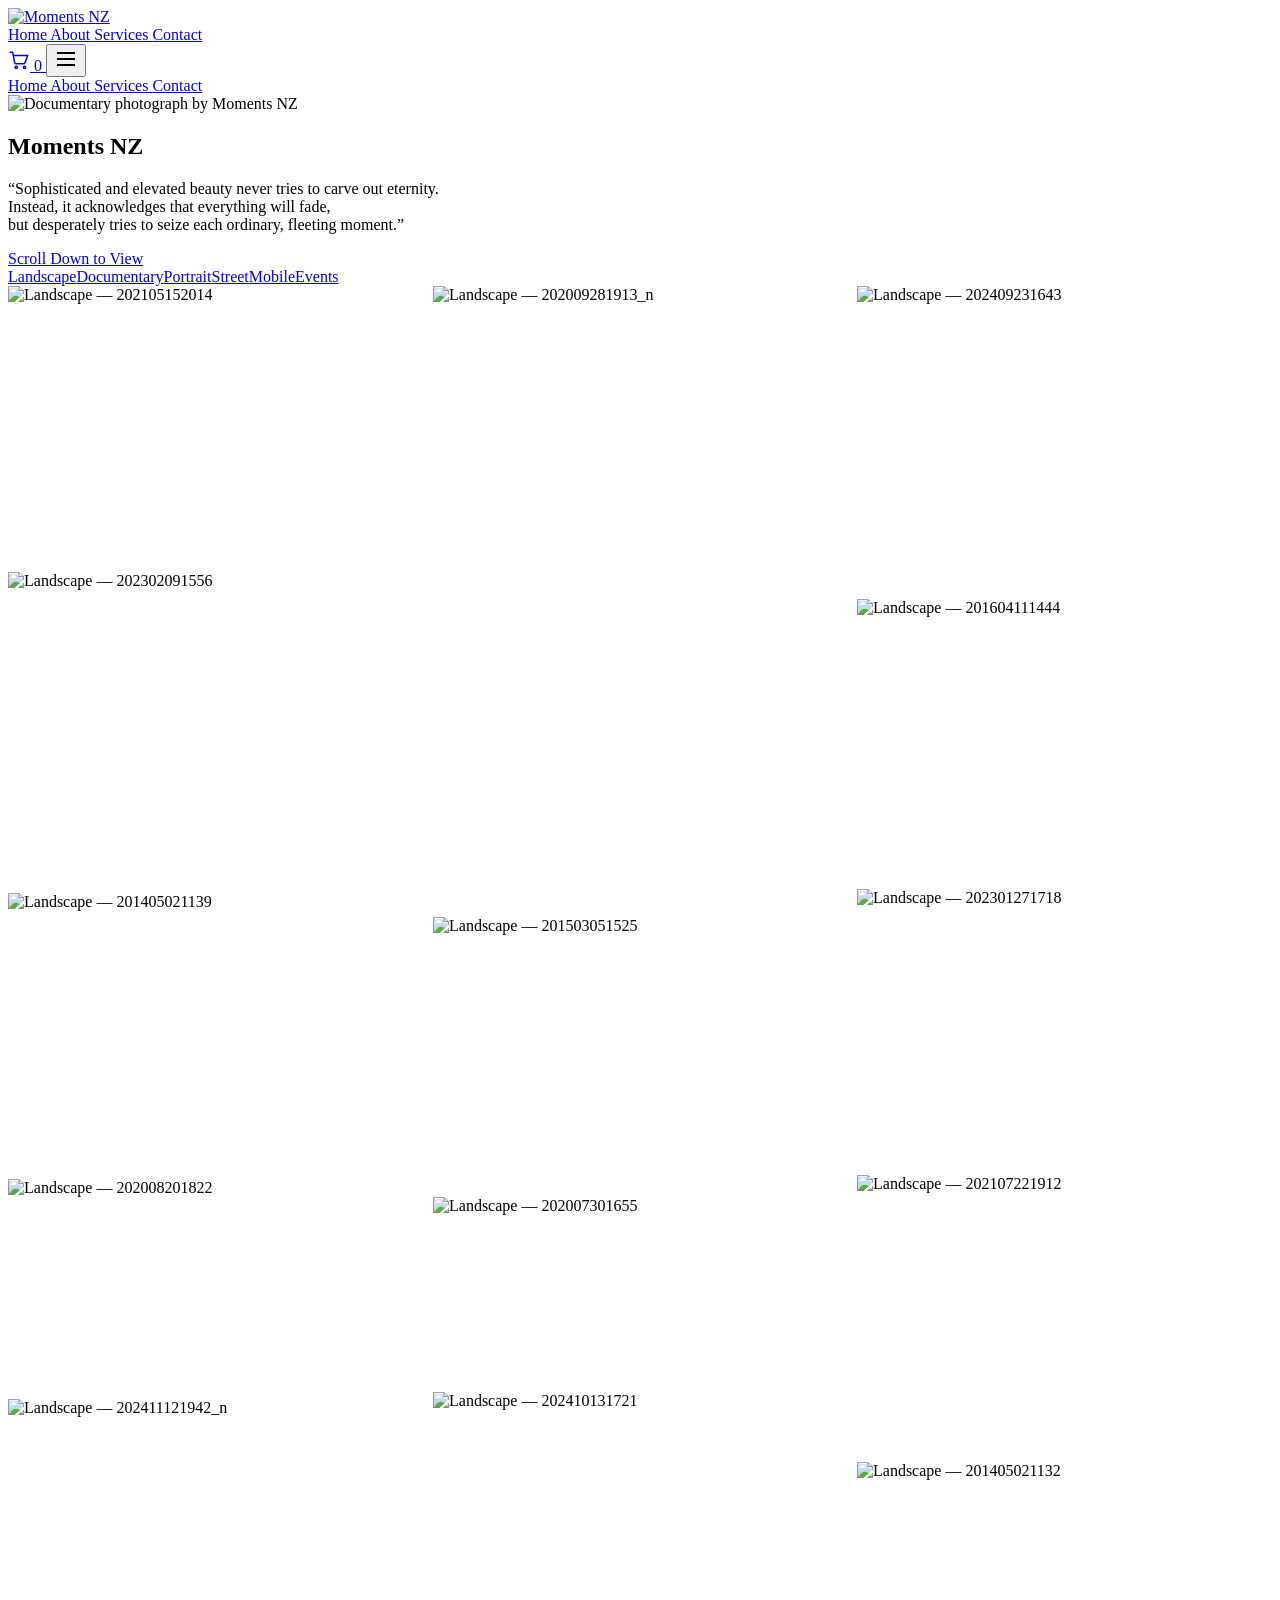
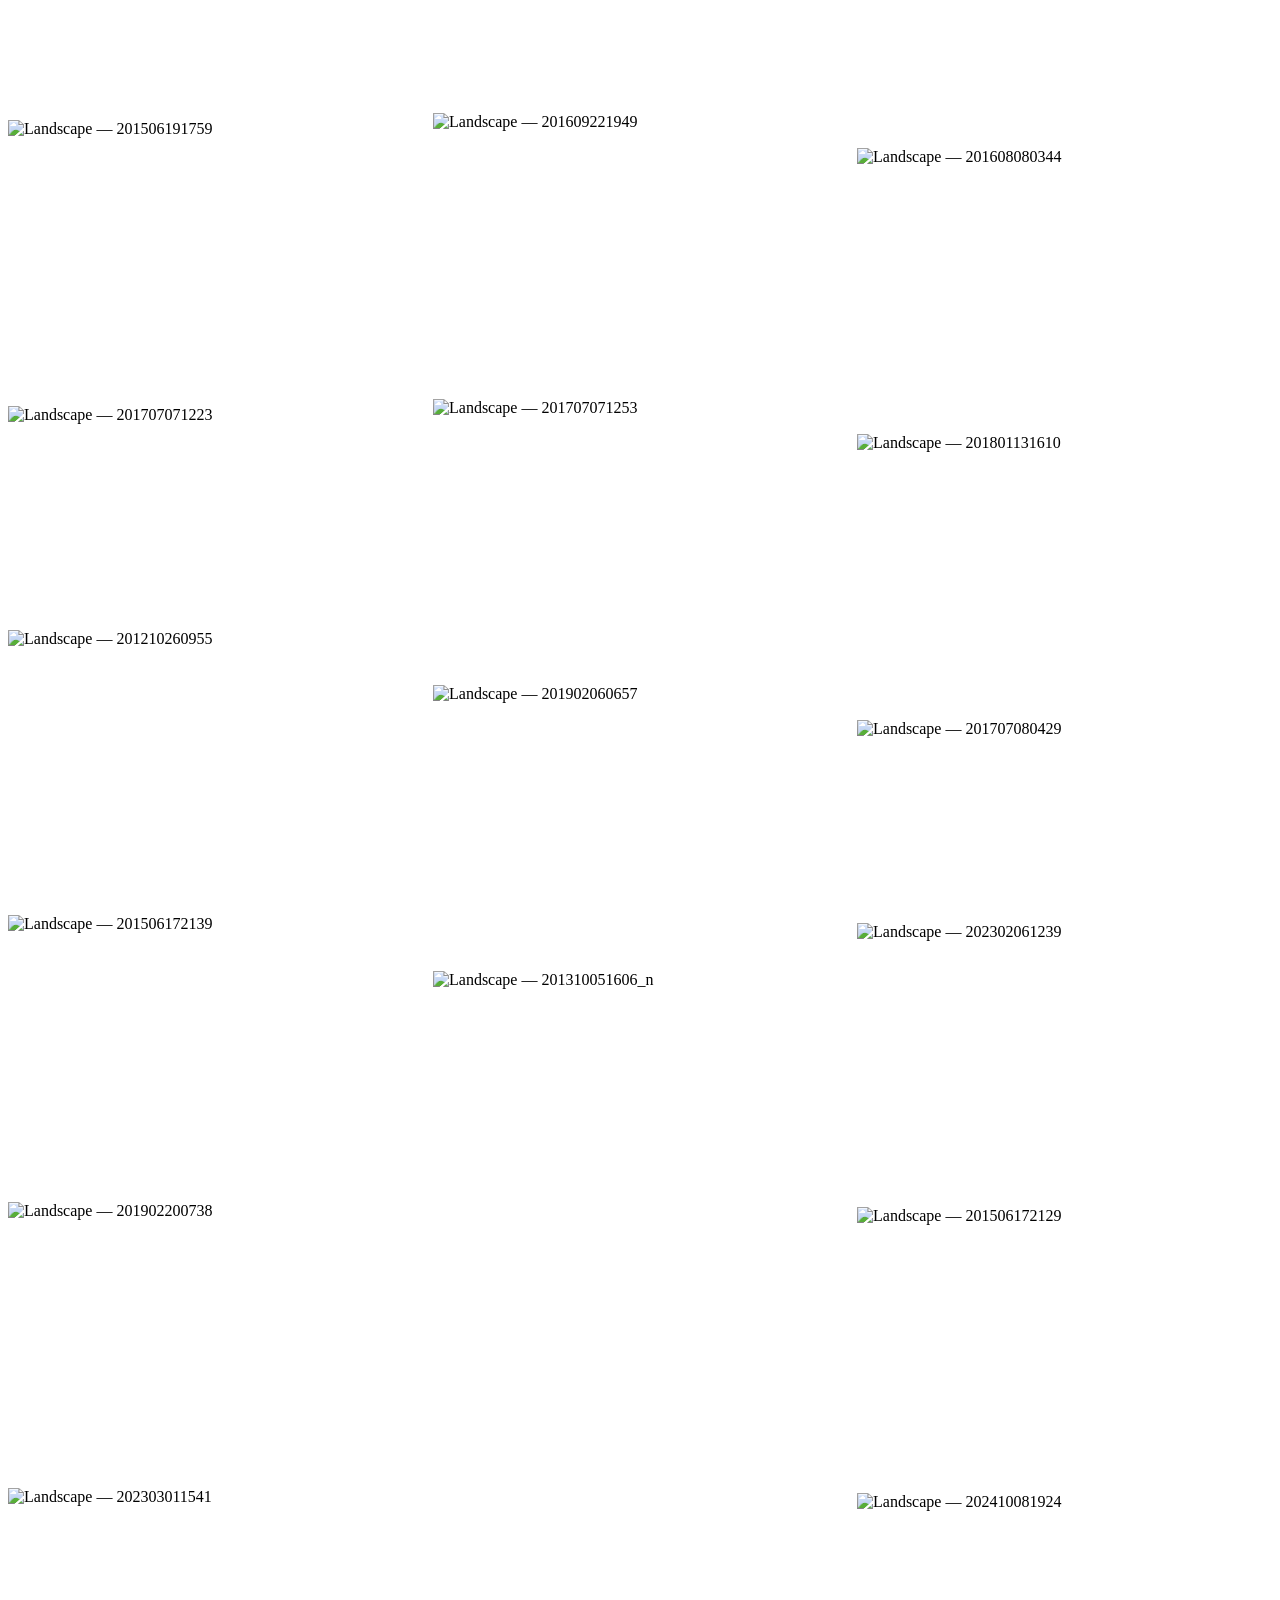
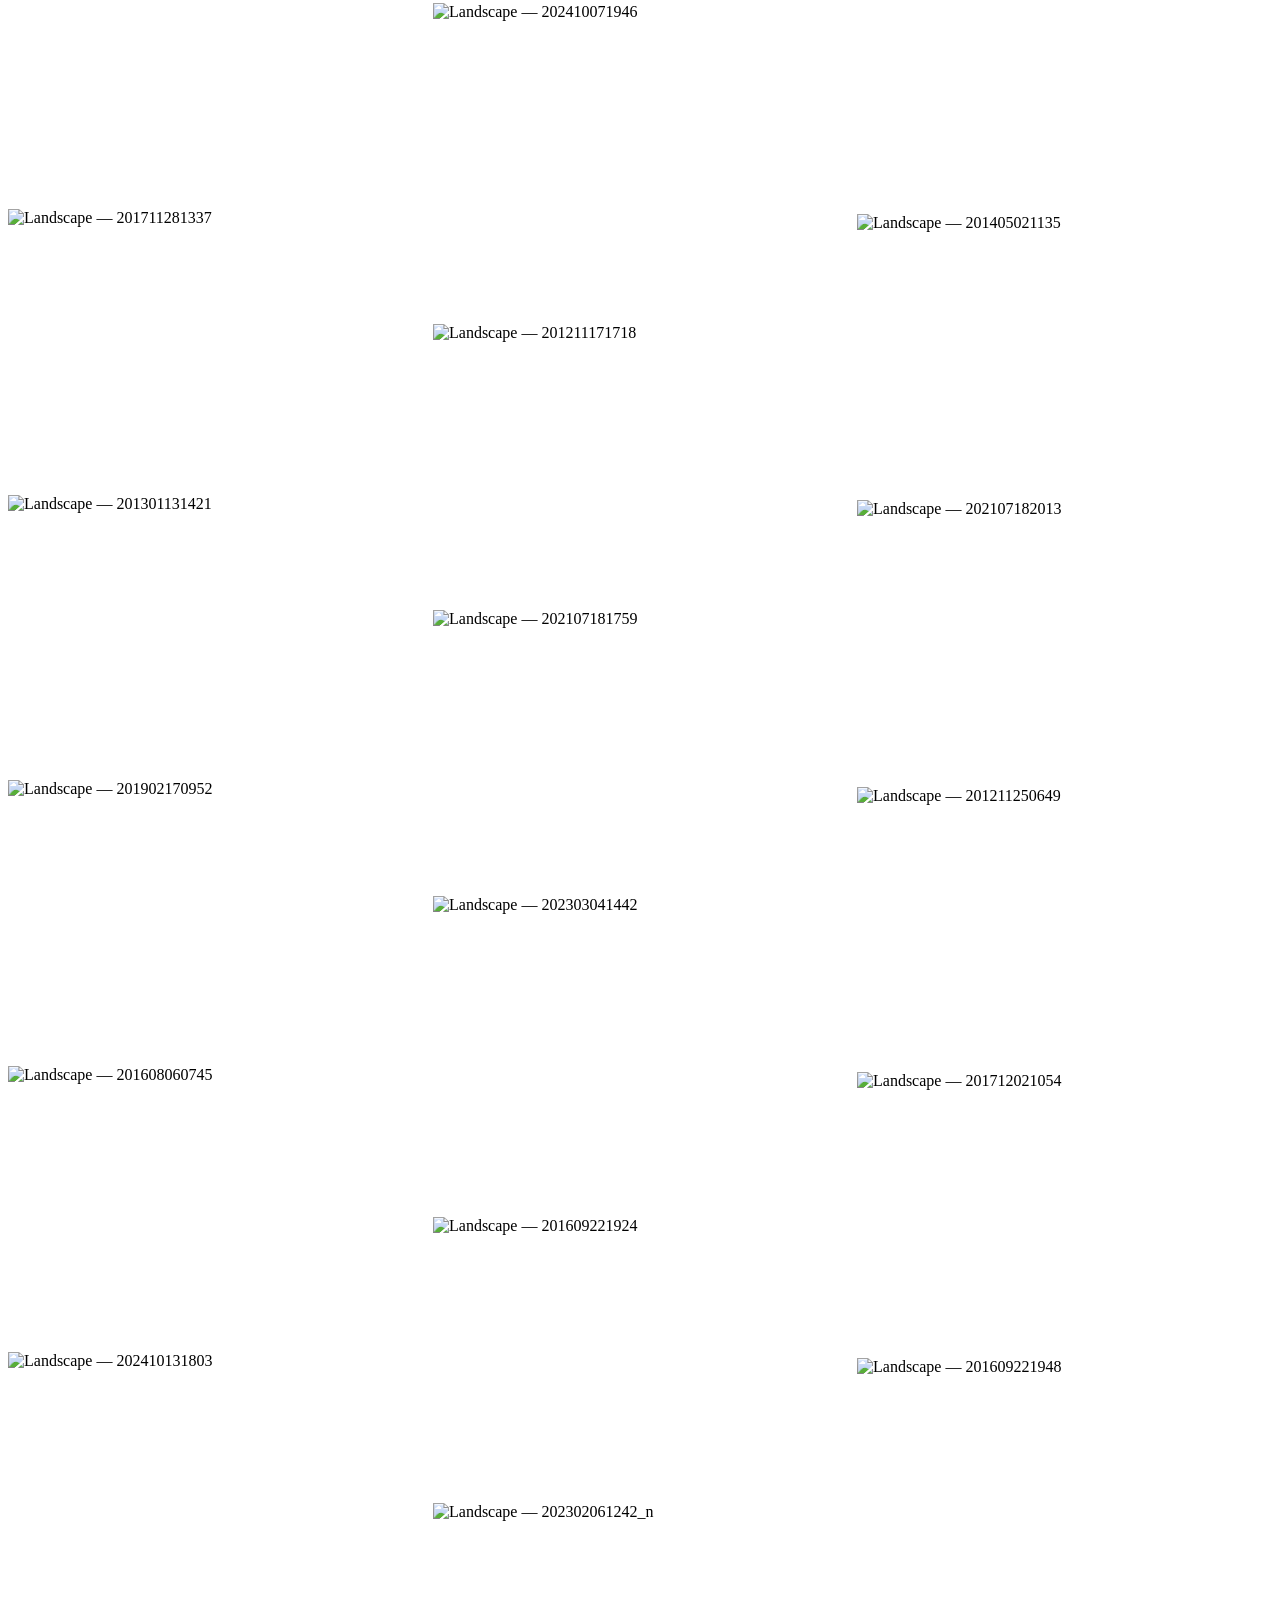
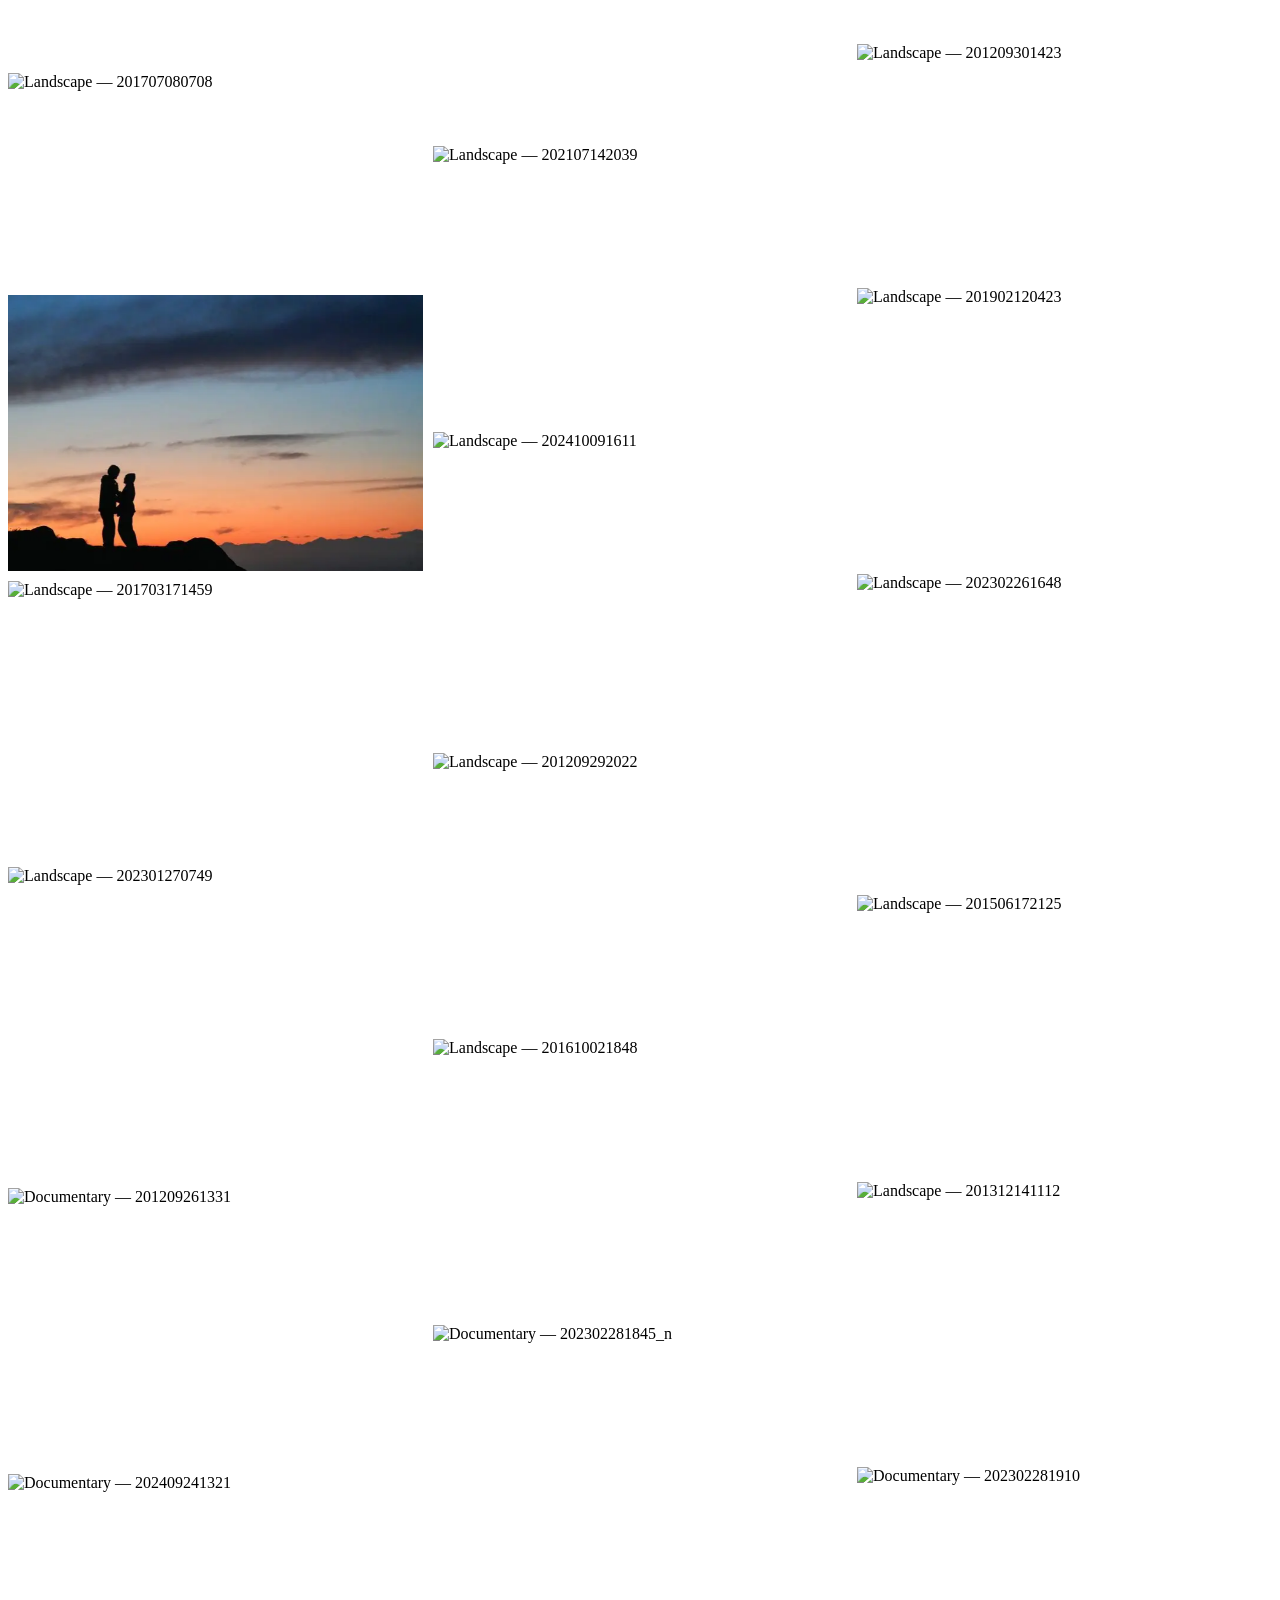
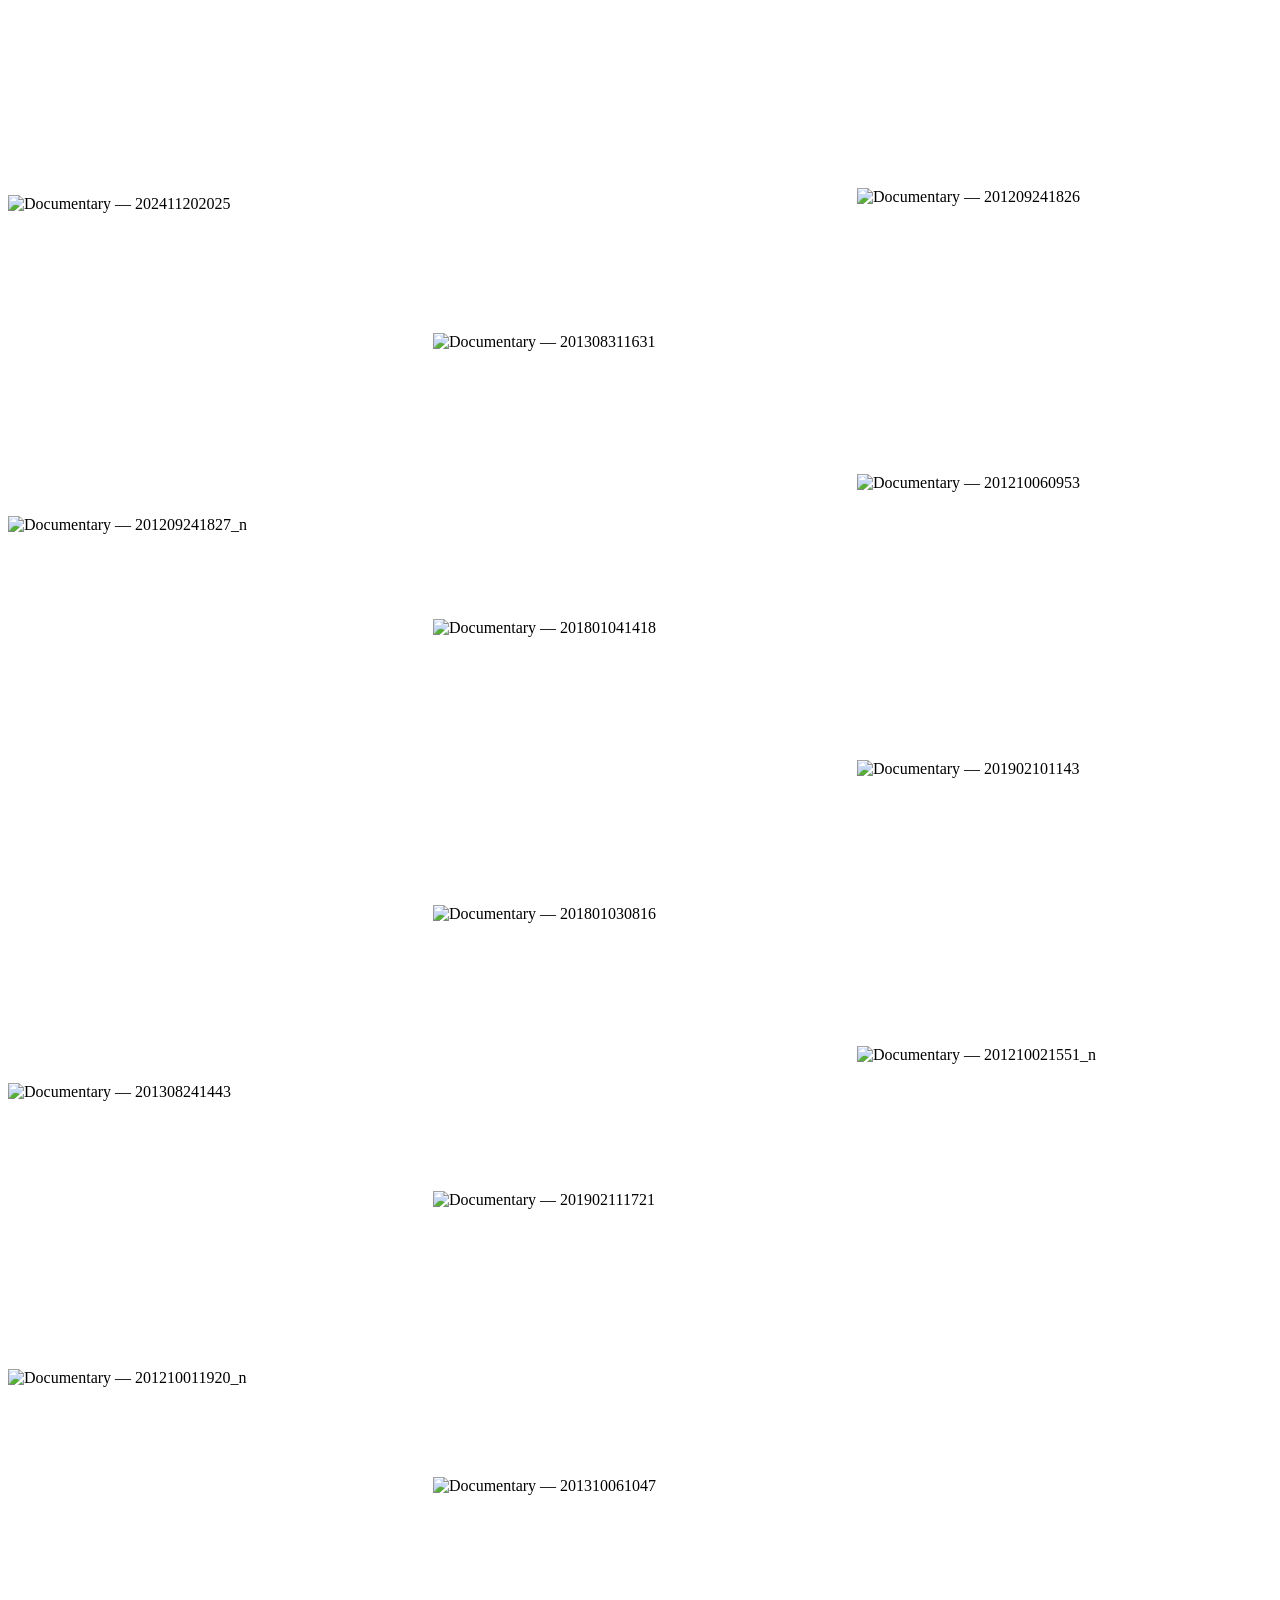
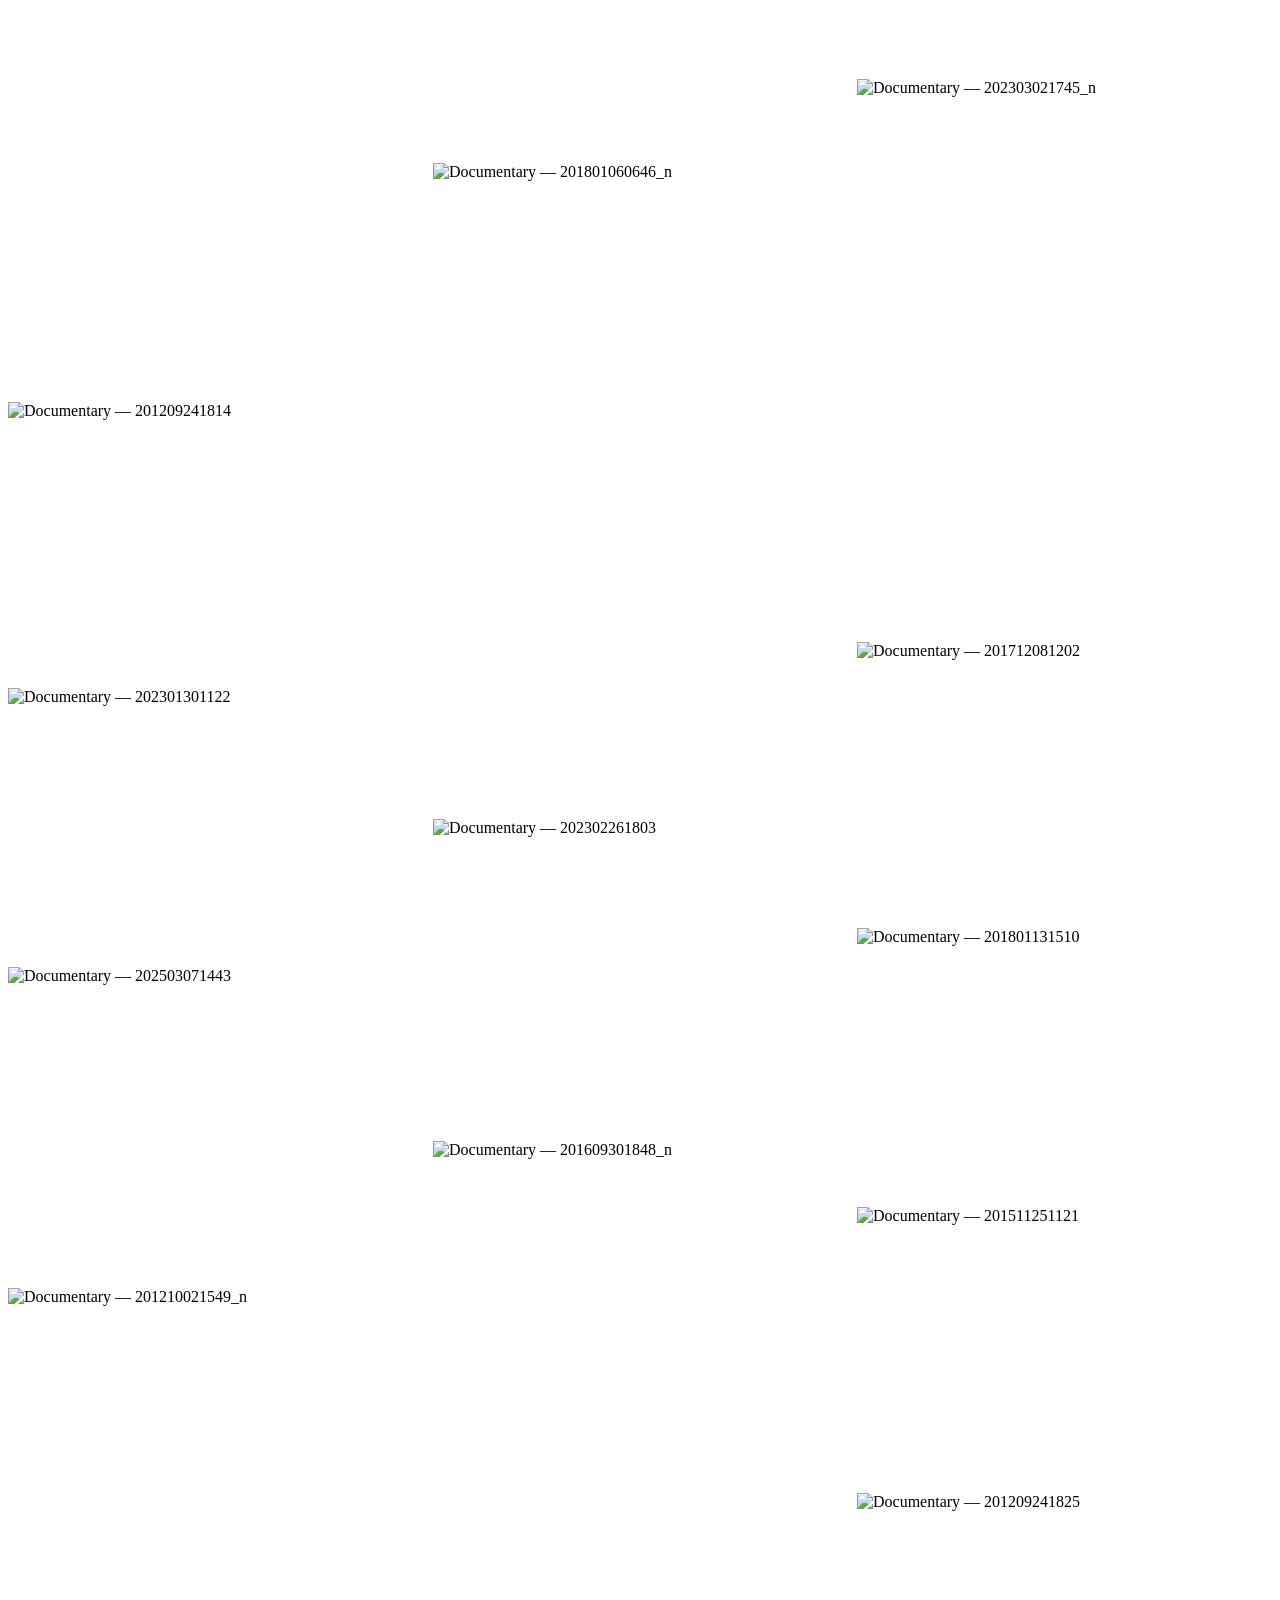
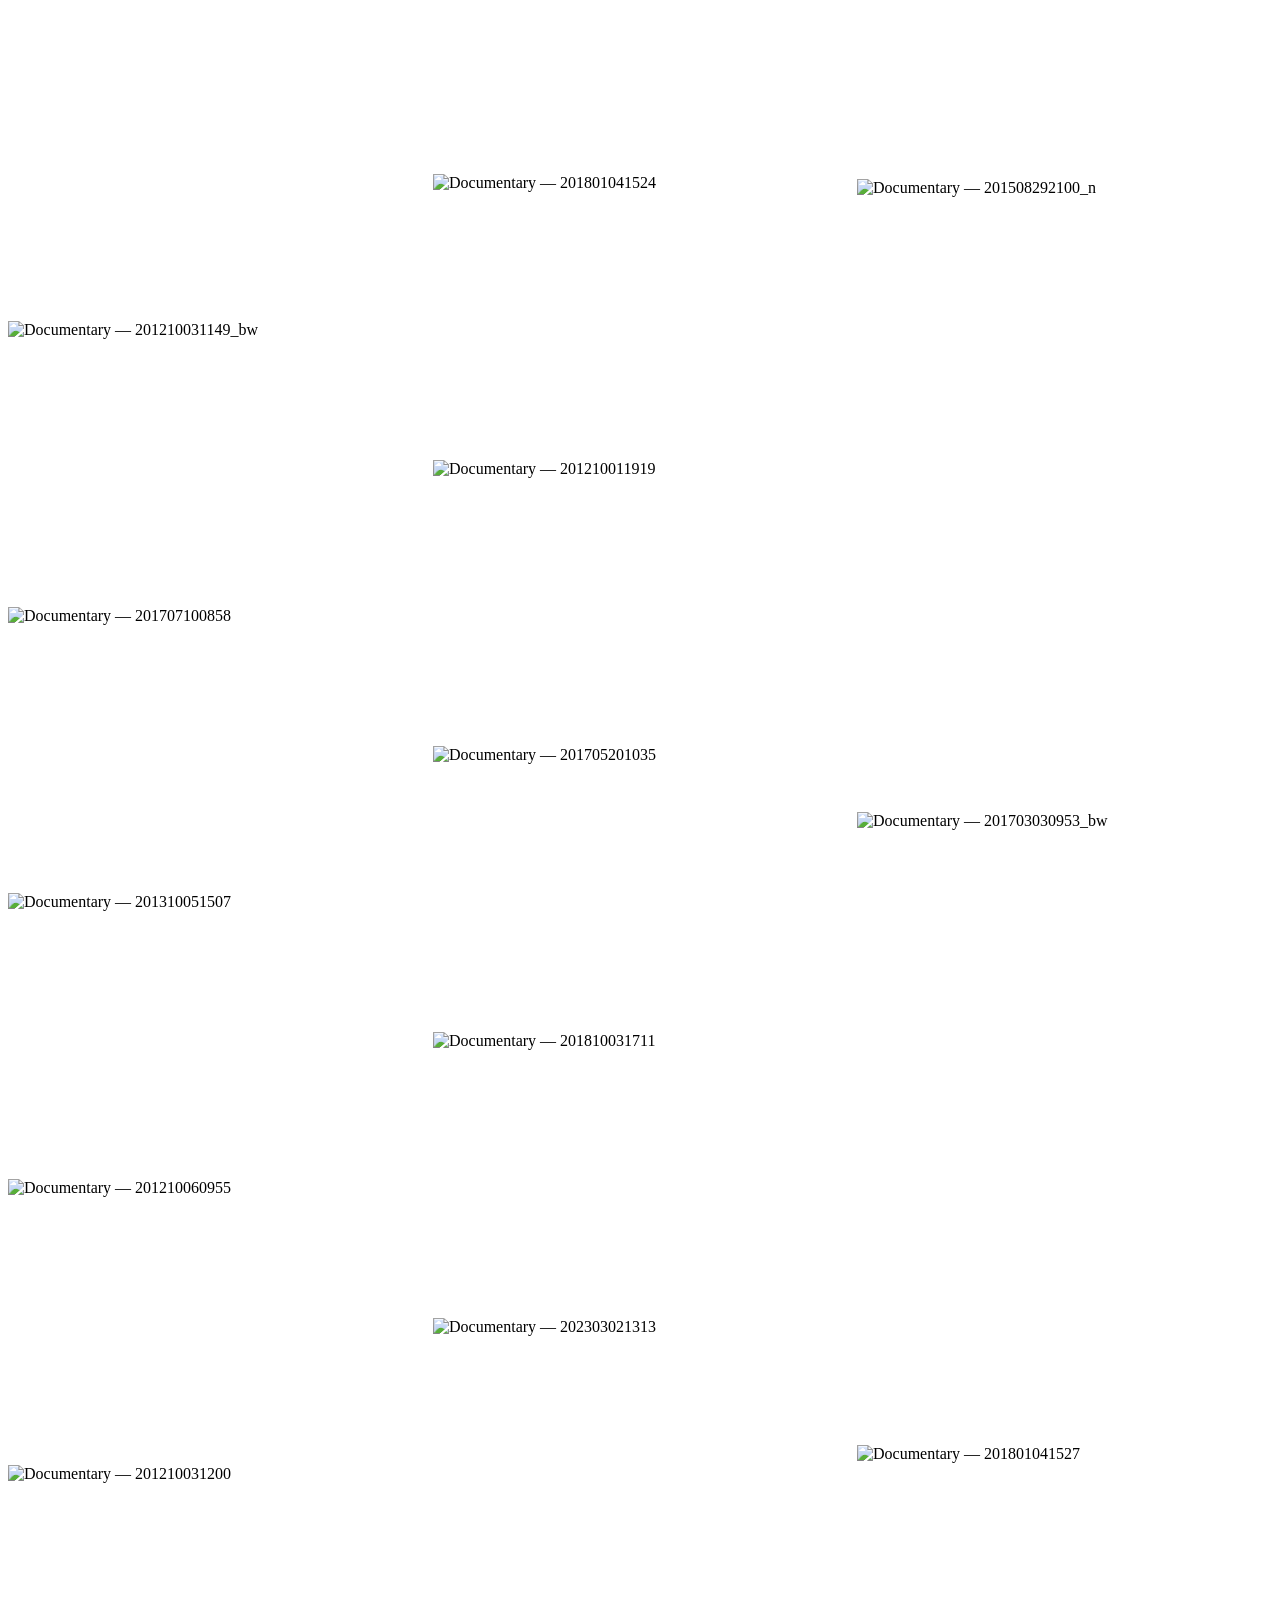
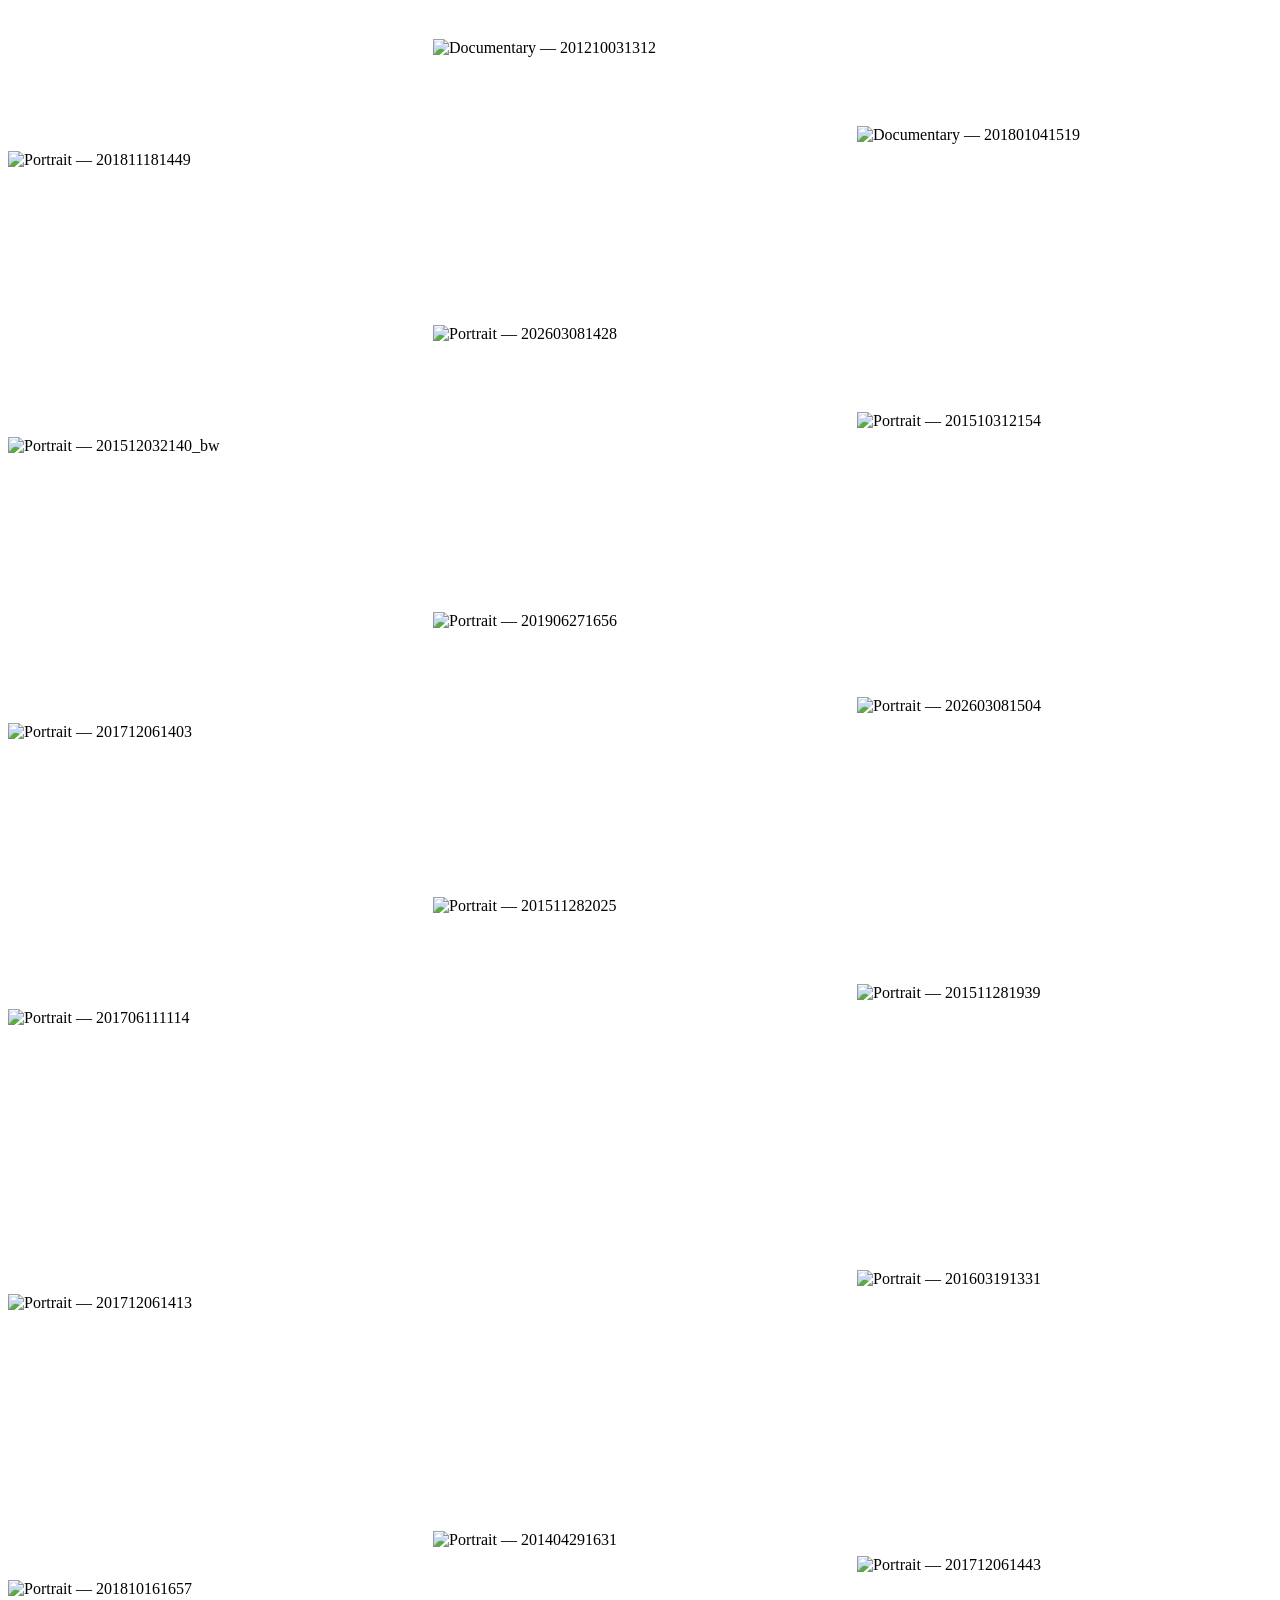
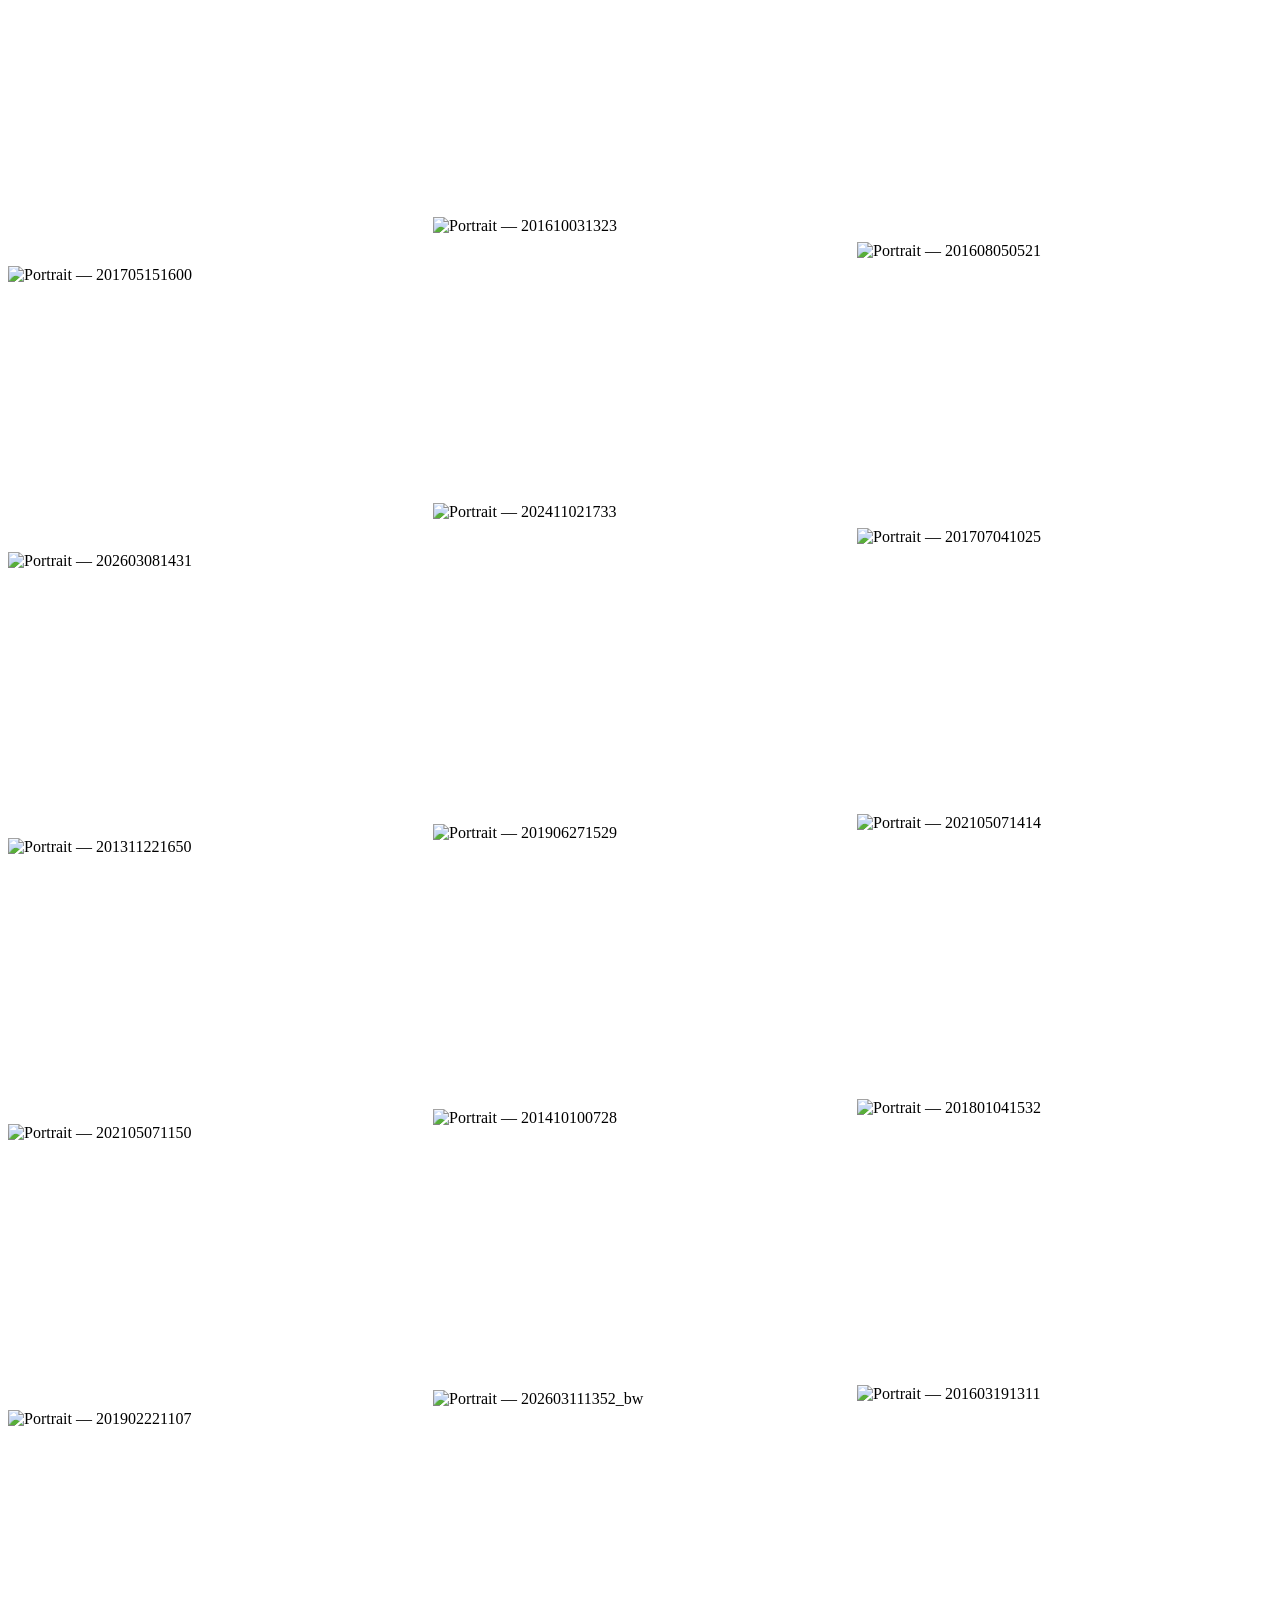
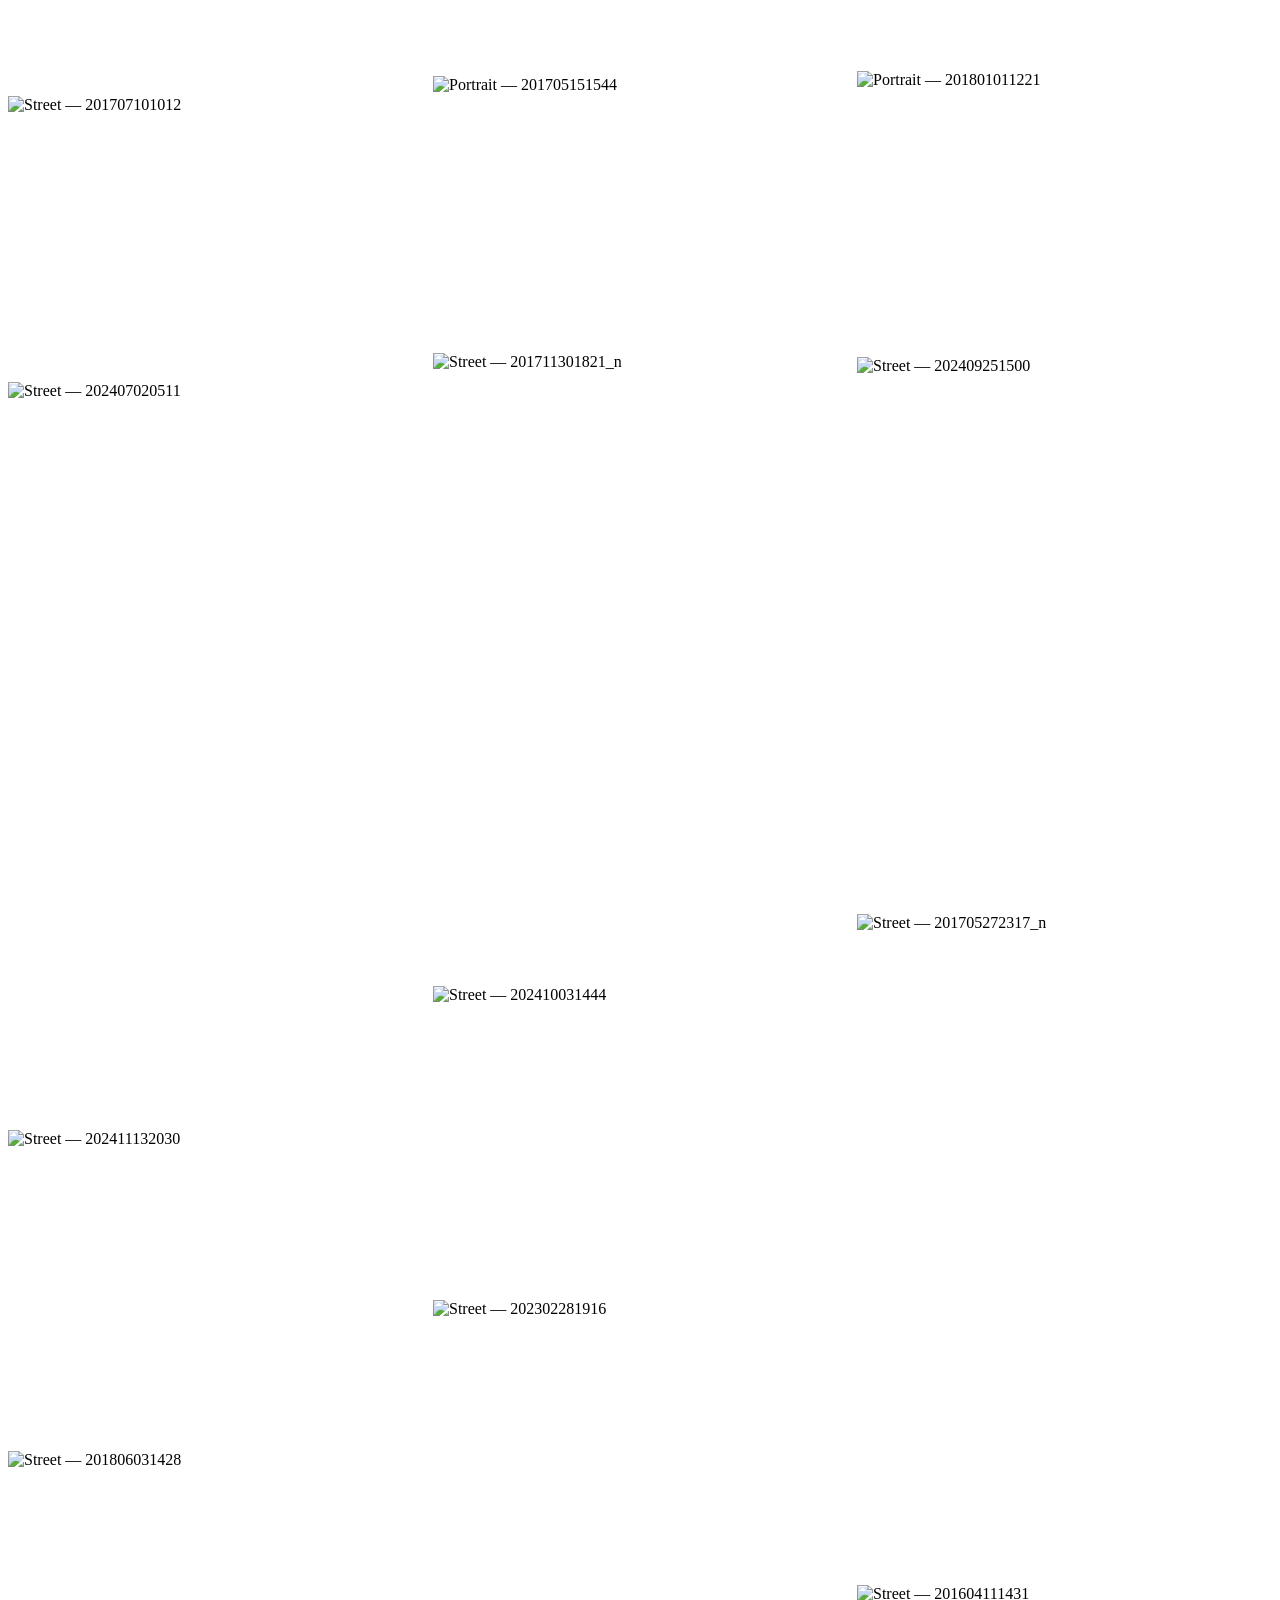
==== index.html @ 7c2ff863 "Deploy site-v2 build 20260529-234505" ====
<!DOCTYPE html><html lang="en-NZ"> <head><meta charset="UTF-8"><meta name="viewport" content="width=device-width, initial-scale=1.0"><meta name="generator" content="Astro v6.3.8"><title>Moments NZ</title><meta name="description" content="Photography portfolio by Eterno — Landscape, Documentary, Portrait, Street, Mobile and Events photography."><link rel="canonical" href="https://momentsnz.com/"><!-- Open Graph --><meta property="og:type" content="website"><meta property="og:site_name" content="Moments NZ"><meta property="og:title" content="Moments NZ"><meta property="og:description" content="Photography portfolio by Eterno — Landscape, Documentary, Portrait, Street, Mobile and Events photography."><meta property="og:url" content="https://momentsnz.com/"><meta property="og:image" content="https://momentsnz.com/og-cover.jpg"><!-- Twitter --><meta name="twitter:card" content="summary_large_image"><meta name="twitter:title" content="Moments NZ"><meta name="twitter:description" content="Photography portfolio by Eterno — Landscape, Documentary, Portrait, Street, Mobile and Events photography."><meta name="twitter:image" content="https://momentsnz.com/og-cover.jpg"><!-- Fonts --><link rel="preconnect" href="https://fonts.googleapis.com"><link rel="preconnect" href="https://fonts.gstatic.com" crossorigin><link rel="stylesheet" href="https://fonts.googleapis.com/css2?family=Inter:wght@400;500;600&family=Playfair+Display:ital,wght@0,400;0,500;0,700;1,400&display=swap"><link rel="icon" type="image/svg+xml" href="/favicon.svg"><link rel="apple-touch-icon" href="/favicon.svg"><link rel="stylesheet" href="/_astro/Base.XvOzVbIb.css">
<style>.masonry-js[data-astro-cid-j7pv25f6]{position:relative;width:100%}.masonry-js[data-astro-cid-j7pv25f6] .jg-item[data-astro-cid-j7pv25f6]{position:absolute;top:0;left:0;margin:0;will-change:transform}.masonry-js[data-astro-cid-j7pv25f6] .jg-item[data-astro-cid-j7pv25f6] picture[data-astro-cid-j7pv25f6],.masonry-js[data-astro-cid-j7pv25f6] .jg-item[data-astro-cid-j7pv25f6] img[data-astro-cid-j7pv25f6]{display:block;width:100%;height:100%}
</style></head> <body> <header id="site-header" class="fixed top-0 inset-x-0 z-40 transition-colors duration-300" data-transparent="true" data-astro-cid-3ef6ksr2> <div class="container-w flex items-center justify-between h-16 md:h-20" data-astro-cid-3ef6ksr2> <a href="/" class="flex items-center" aria-label="Moments NZ home" data-astro-cid-3ef6ksr2> <img src="/logo-light.png" alt="Moments NZ" class="h-8 md:h-10 w-auto" data-astro-cid-3ef6ksr2> </a> <div class="flex items-center gap-3 md:gap-6" data-astro-cid-3ef6ksr2> <nav class="hidden md:flex gap-8 items-center text-[11px] tracking-[0.2em] uppercase" data-astro-cid-3ef6ksr2> <a href="/" class="text-white/85 hover:text-[var(--color-accent)] transition-colors text-[var(--color-accent)]" data-astro-cid-3ef6ksr2> Home </a><a href="/about/" class="text-white/85 hover:text-[var(--color-accent)] transition-colors" data-astro-cid-3ef6ksr2> About </a><a href="/services/" class="text-white/85 hover:text-[var(--color-accent)] transition-colors" data-astro-cid-3ef6ksr2> Services </a><a href="/contact/" class="text-white/85 hover:text-[var(--color-accent)] transition-colors" data-astro-cid-3ef6ksr2> Contact </a> </nav> <a href="/cart/" id="cart-link" class="relative text-white/85 hover:text-[var(--color-accent)] transition-colors p-1" aria-label="Cart" data-astro-cid-3ef6ksr2> <svg width="22" height="22" viewBox="0 0 24 24" fill="none" stroke="currentColor" stroke-width="1.6" stroke-linecap="round" stroke-linejoin="round" data-astro-cid-3ef6ksr2> <circle cx="9" cy="20" r="1.3" data-astro-cid-3ef6ksr2></circle><circle cx="18" cy="20" r="1.3" data-astro-cid-3ef6ksr2></circle> <path d="M2.5 3.5H5l2.3 11.4a1.4 1.4 0 0 0 1.4 1.1h8.4a1.4 1.4 0 0 0 1.4-1.1L21.5 7H6" data-astro-cid-3ef6ksr2></path> </svg> <span id="cart-count" class="hidden absolute -top-0.5 -right-0.5 min-w-[16px] h-4 px-1 rounded-full bg-[var(--color-accent)] text-white text-[10px] font-semibold leading-4 text-center" data-astro-cid-3ef6ksr2>0</span> </a> <button id="menu-toggle" class="md:hidden text-white p-2" aria-label="Toggle menu" aria-expanded="false" data-astro-cid-3ef6ksr2> <svg width="24" height="24" viewBox="0 0 24 24" fill="none" stroke="currentColor" stroke-width="2" data-astro-cid-3ef6ksr2> <path d="M3 6h18M3 12h18M3 18h18" data-astro-cid-3ef6ksr2></path> </svg> </button> </div> </div> <div id="mobile-menu" class="md:hidden hidden bg-[var(--color-bg-dark)] border-t border-white/10" data-astro-cid-3ef6ksr2> <nav class="container-w flex flex-col py-4 gap-3 text-[12px] tracking-[0.2em] uppercase" data-astro-cid-3ef6ksr2> <a href="/" class="text-white/85 hover:text-[var(--color-accent)] py-2" data-astro-cid-3ef6ksr2> Home </a><a href="/about/" class="text-white/85 hover:text-[var(--color-accent)] py-2" data-astro-cid-3ef6ksr2> About </a><a href="/services/" class="text-white/85 hover:text-[var(--color-accent)] py-2" data-astro-cid-3ef6ksr2> Services </a><a href="/contact/" class="text-white/85 hover:text-[var(--color-accent)] py-2" data-astro-cid-3ef6ksr2> Contact </a> </nav> </div> </header>  <script type="module" src="/_astro/Header.astro_astro_type_script_index_0_lang.BZKK6IZ1.js"></script> <main>  <section class="relative w-full overflow-hidden bg-black h-screen"> <picture id="hero-pic" class="absolute inset-0"> <source id="hero-source" srcset="/photos/Documentary/202409241321-full.webp" type="image/webp"> <img id="hero-img" src="/photos/Documentary/202409241321-full.jpg" alt="Documentary photograph by Moments NZ" class="protected w-full h-full object-cover" loading="eager" fetchpriority="high"> </picture> <div class="absolute inset-0 bg-gradient-to-b from-black/40 via-black/30 to-black/70"></div> <div class="relative z-10 container-w h-full flex flex-col justify-center items-center text-center text-white pt-16"> <h1 class="font-serif text-[clamp(2.5rem,6vw,5rem)] leading-tight mb-6">Moments NZ</h1> <p class="italic text-base md:text-lg max-w-2xl text-white/85 mb-12 md:mb-16 leading-relaxed"> “Sophisticated and elevated beauty never tries to carve out eternity.<br>Instead, it acknowledges that everything will fade,<br>but desperately tries to seize each ordinary, fleeting moment.” </p> <a href="#cat-landscape" class="btn-primary">Scroll Down to View</a> </div> <script type="application/json" id="hero-pool">[{"webp":"/photos/Documentary/201209241814-full.webp","jpg":"/photos/Documentary/201209241814-full.jpg","cat":"Documentary"},{"webp":"/photos/Documentary/201209241825-full.webp","jpg":"/photos/Documentary/201209241825-full.jpg","cat":"Documentary"},{"webp":"/photos/Documentary/201209241826-full.webp","jpg":"/photos/Documentary/201209241826-full.jpg","cat":"Documentary"},{"webp":"/photos/Documentary/201209261331-full.webp","jpg":"/photos/Documentary/201209261331-full.jpg","cat":"Documentary"},{"webp":"/photos/Documentary/201210011919-full.webp","jpg":"/photos/Documentary/201210011919-full.jpg","cat":"Documentary"},{"webp":"/photos/Documentary/201210031149_bw-full.webp","jpg":"/photos/Documentary/201210031149_bw-full.jpg","cat":"Documentary"},{"webp":"/photos/Documentary/201210031200-full.webp","jpg":"/photos/Documentary/201210031200-full.jpg","cat":"Documentary"},{"webp":"/photos/Documentary/201210031312-full.webp","jpg":"/photos/Documentary/201210031312-full.jpg","cat":"Documentary"},{"webp":"/photos/Documentary/201210060953-full.webp","jpg":"/photos/Documentary/201210060953-full.jpg","cat":"Documentary"},{"webp":"/photos/Documentary/201210060955-full.webp","jpg":"/photos/Documentary/201210060955-full.jpg","cat":"Documentary"},{"webp":"/photos/Documentary/201308241443-full.webp","jpg":"/photos/Documentary/201308241443-full.jpg","cat":"Documentary"},{"webp":"/photos/Documentary/201308311631-full.webp","jpg":"/photos/Documentary/201308311631-full.jpg","cat":"Documentary"},{"webp":"/photos/Documentary/201310051507-full.webp","jpg":"/photos/Documentary/201310051507-full.jpg","cat":"Documentary"},{"webp":"/photos/Documentary/201310061047-full.webp","jpg":"/photos/Documentary/201310061047-full.jpg","cat":"Documentary"},{"webp":"/photos/Documentary/201511251121-full.webp","jpg":"/photos/Documentary/201511251121-full.jpg","cat":"Documentary"},{"webp":"/photos/Documentary/201705201035-full.webp","jpg":"/photos/Documentary/201705201035-full.jpg","cat":"Documentary"},{"webp":"/photos/Documentary/201707100858-full.webp","jpg":"/photos/Documentary/201707100858-full.jpg","cat":"Documentary"},{"webp":"/photos/Documentary/201712081202-full.webp","jpg":"/photos/Documentary/201712081202-full.jpg","cat":"Documentary"},{"webp":"/photos/Documentary/201801030816-full.webp","jpg":"/photos/Documentary/201801030816-full.jpg","cat":"Documentary"},{"webp":"/photos/Documentary/201801041418-full.webp","jpg":"/photos/Documentary/201801041418-full.jpg","cat":"Documentary"},{"webp":"/photos/Documentary/201801041519-full.webp","jpg":"/photos/Documentary/201801041519-full.jpg","cat":"Documentary"},{"webp":"/photos/Documentary/201801041524-full.webp","jpg":"/photos/Documentary/201801041524-full.jpg","cat":"Documentary"},{"webp":"/photos/Documentary/201801041527-full.webp","jpg":"/photos/Documentary/201801041527-full.jpg","cat":"Documentary"},{"webp":"/photos/Documentary/201801131510-full.webp","jpg":"/photos/Documentary/201801131510-full.jpg","cat":"Documentary"},{"webp":"/photos/Documentary/201810031711-full.webp","jpg":"/photos/Documentary/201810031711-full.jpg","cat":"Documentary"},{"webp":"/photos/Documentary/201902101143-full.webp","jpg":"/photos/Documentary/201902101143-full.jpg","cat":"Documentary"},{"webp":"/photos/Documentary/201902111721-full.webp","jpg":"/photos/Documentary/201902111721-full.jpg","cat":"Documentary"},{"webp":"/photos/Documentary/202301301122-full.webp","jpg":"/photos/Documentary/202301301122-full.jpg","cat":"Documentary"},{"webp":"/photos/Documentary/202302261803-full.webp","jpg":"/photos/Documentary/202302261803-full.jpg","cat":"Documentary"},{"webp":"/photos/Documentary/202302281910-full.webp","jpg":"/photos/Documentary/202302281910-full.jpg","cat":"Documentary"},{"webp":"/photos/Documentary/202303021313-full.webp","jpg":"/photos/Documentary/202303021313-full.jpg","cat":"Documentary"},{"webp":"/photos/Documentary/202409241321-full.webp","jpg":"/photos/Documentary/202409241321-full.jpg","cat":"Documentary"},{"webp":"/photos/Documentary/202411202025-full.webp","jpg":"/photos/Documentary/202411202025-full.jpg","cat":"Documentary"},{"webp":"/photos/Documentary/202503071443-full.webp","jpg":"/photos/Documentary/202503071443-full.jpg","cat":"Documentary"},{"webp":"/photos/Landscape/201209292022-full.webp","jpg":"/photos/Landscape/201209292022-full.jpg","cat":"Landscape"},{"webp":"/photos/Landscape/201209301423-full.webp","jpg":"/photos/Landscape/201209301423-full.jpg","cat":"Landscape"},{"webp":"/photos/Landscape/201210260955-full.webp","jpg":"/photos/Landscape/201210260955-full.jpg","cat":"Landscape"},{"webp":"/photos/Landscape/201211171718-full.webp","jpg":"/photos/Landscape/201211171718-full.jpg","cat":"Landscape"},{"webp":"/photos/Landscape/201211250649-full.webp","jpg":"/photos/Landscape/201211250649-full.jpg","cat":"Landscape"},{"webp":"/photos/Landscape/201301131421-full.webp","jpg":"/photos/Landscape/201301131421-full.jpg","cat":"Landscape"},{"webp":"/photos/Landscape/201312141112-full.webp","jpg":"/photos/Landscape/201312141112-full.jpg","cat":"Landscape"},{"webp":"/photos/Landscape/201405021132-full.webp","jpg":"/photos/Landscape/201405021132-full.jpg","cat":"Landscape"},{"webp":"/photos/Landscape/201405021135-full.webp","jpg":"/photos/Landscape/201405021135-full.jpg","cat":"Landscape"},{"webp":"/photos/Landscape/201405021139-full.webp","jpg":"/photos/Landscape/201405021139-full.jpg","cat":"Landscape"},{"webp":"/photos/Landscape/201503051525-full.webp","jpg":"/photos/Landscape/201503051525-full.jpg","cat":"Landscape"},{"webp":"/photos/Landscape/201506172125-full.webp","jpg":"/photos/Landscape/201506172125-full.jpg","cat":"Landscape"},{"webp":"/photos/Landscape/201506172129-full.webp","jpg":"/photos/Landscape/201506172129-full.jpg","cat":"Landscape"},{"webp":"/photos/Landscape/201506172139-full.webp","jpg":"/photos/Landscape/201506172139-full.jpg","cat":"Landscape"},{"webp":"/photos/Landscape/201506191759-full.webp","jpg":"/photos/Landscape/201506191759-full.jpg","cat":"Landscape"},{"webp":"/photos/Landscape/201604111444-full.webp","jpg":"/photos/Landscape/201604111444-full.jpg","cat":"Landscape"},{"webp":"/photos/Landscape/201608060745-full.webp","jpg":"/photos/Landscape/201608060745-full.jpg","cat":"Landscape"},{"webp":"/photos/Landscape/201608080344-full.webp","jpg":"/photos/Landscape/201608080344-full.jpg","cat":"Landscape"},{"webp":"/photos/Landscape/201609221924-full.webp","jpg":"/photos/Landscape/201609221924-full.jpg","cat":"Landscape"},{"webp":"/photos/Landscape/201609221948-full.webp","jpg":"/photos/Landscape/201609221948-full.jpg","cat":"Landscape"},{"webp":"/photos/Landscape/201609221949-full.webp","jpg":"/photos/Landscape/201609221949-full.jpg","cat":"Landscape"},{"webp":"/photos/Landscape/201610021848-full.webp","jpg":"/photos/Landscape/201610021848-full.jpg","cat":"Landscape"},{"webp":"/photos/Landscape/201703171459-full.webp","jpg":"/photos/Landscape/201703171459-full.jpg","cat":"Landscape"},{"webp":"/photos/Landscape/201707071223-full.webp","jpg":"/photos/Landscape/201707071223-full.jpg","cat":"Landscape"},{"webp":"/photos/Landscape/201707071253-full.webp","jpg":"/photos/Landscape/201707071253-full.jpg","cat":"Landscape"},{"webp":"/photos/Landscape/201707080429-full.webp","jpg":"/photos/Landscape/201707080429-full.jpg","cat":"Landscape"},{"webp":"/photos/Landscape/201707080708-full.webp","jpg":"/photos/Landscape/201707080708-full.jpg","cat":"Landscape"},{"webp":"/photos/Landscape/201711281337-full.webp","jpg":"/photos/Landscape/201711281337-full.jpg","cat":"Landscape"},{"webp":"/photos/Landscape/201712021054-full.webp","jpg":"/photos/Landscape/201712021054-full.jpg","cat":"Landscape"},{"webp":"/photos/Landscape/201801131610-full.webp","jpg":"/photos/Landscape/201801131610-full.jpg","cat":"Landscape"},{"webp":"/photos/Landscape/201902060657-full.webp","jpg":"/photos/Landscape/201902060657-full.jpg","cat":"Landscape"},{"webp":"/photos/Landscape/201902120423-full.webp","jpg":"/photos/Landscape/201902120423-full.jpg","cat":"Landscape"},{"webp":"/photos/Landscape/201902170952-full.webp","jpg":"/photos/Landscape/201902170952-full.jpg","cat":"Landscape"},{"webp":"/photos/Landscape/201902200738-full.webp","jpg":"/photos/Landscape/201902200738-full.jpg","cat":"Landscape"},{"webp":"/photos/Landscape/202007301655-full.webp","jpg":"/photos/Landscape/202007301655-full.jpg","cat":"Landscape"},{"webp":"/photos/Landscape/202008201822-full.webp","jpg":"/photos/Landscape/202008201822-full.jpg","cat":"Landscape"},{"webp":"/photos/Landscape/202105152014-full.webp","jpg":"/photos/Landscape/202105152014-full.jpg","cat":"Landscape"},{"webp":"/photos/Landscape/202107142039-full.webp","jpg":"/photos/Landscape/202107142039-full.jpg","cat":"Landscape"},{"webp":"/photos/Landscape/202107181759-full.webp","jpg":"/photos/Landscape/202107181759-full.jpg","cat":"Landscape"},{"webp":"/photos/Landscape/202107182013-full.webp","jpg":"/photos/Landscape/202107182013-full.jpg","cat":"Landscape"},{"webp":"/photos/Landscape/202107221912-full.webp","jpg":"/photos/Landscape/202107221912-full.jpg","cat":"Landscape"},{"webp":"/photos/Landscape/202301270749-full.webp","jpg":"/photos/Landscape/202301270749-full.jpg","cat":"Landscape"},{"webp":"/photos/Landscape/202301271718-full.webp","jpg":"/photos/Landscape/202301271718-full.jpg","cat":"Landscape"},{"webp":"/photos/Landscape/202302061239-full.webp","jpg":"/photos/Landscape/202302061239-full.jpg","cat":"Landscape"},{"webp":"/photos/Landscape/202302091556-full.webp","jpg":"/photos/Landscape/202302091556-full.jpg","cat":"Landscape"},{"webp":"/photos/Landscape/202302261648-full.webp","jpg":"/photos/Landscape/202302261648-full.jpg","cat":"Landscape"},{"webp":"/photos/Landscape/202303011541-full.webp","jpg":"/photos/Landscape/202303011541-full.jpg","cat":"Landscape"},{"webp":"/photos/Landscape/202303041442-full.webp","jpg":"/photos/Landscape/202303041442-full.jpg","cat":"Landscape"},{"webp":"/photos/Landscape/202409231643-full.webp","jpg":"/photos/Landscape/202409231643-full.jpg","cat":"Landscape"},{"webp":"/photos/Landscape/202410071946-full.webp","jpg":"/photos/Landscape/202410071946-full.jpg","cat":"Landscape"},{"webp":"/photos/Landscape/202410081924-full.webp","jpg":"/photos/Landscape/202410081924-full.jpg","cat":"Landscape"},{"webp":"/photos/Landscape/202410091611-full.webp","jpg":"/photos/Landscape/202410091611-full.jpg","cat":"Landscape"},{"webp":"/photos/Landscape/202410131721-full.webp","jpg":"/photos/Landscape/202410131721-full.jpg","cat":"Landscape"},{"webp":"/photos/Landscape/202410131803-full.webp","jpg":"/photos/Landscape/202410131803-full.jpg","cat":"Landscape"},{"webp":"/photos/Portrait/201311221650-full.webp","jpg":"/photos/Portrait/201311221650-full.jpg","cat":"Portrait"},{"webp":"/photos/Portrait/201404291631-full.webp","jpg":"/photos/Portrait/201404291631-full.jpg","cat":"Portrait"},{"webp":"/photos/Portrait/201410100728-full.webp","jpg":"/photos/Portrait/201410100728-full.jpg","cat":"Portrait"},{"webp":"/photos/Portrait/201510312154-full.webp","jpg":"/photos/Portrait/201510312154-full.jpg","cat":"Portrait"},{"webp":"/photos/Portrait/201511281939-full.webp","jpg":"/photos/Portrait/201511281939-full.jpg","cat":"Portrait"},{"webp":"/photos/Portrait/201512032140_bw-full.webp","jpg":"/photos/Portrait/201512032140_bw-full.jpg","cat":"Portrait"},{"webp":"/photos/Portrait/201603191311-full.webp","jpg":"/photos/Portrait/201603191311-full.jpg","cat":"Portrait"},{"webp":"/photos/Portrait/201603191331-full.webp","jpg":"/photos/Portrait/201603191331-full.jpg","cat":"Portrait"},{"webp":"/photos/Portrait/201608050521-full.webp","jpg":"/photos/Portrait/201608050521-full.jpg","cat":"Portrait"},{"webp":"/photos/Portrait/201610031323-full.webp","jpg":"/photos/Portrait/201610031323-full.jpg","cat":"Portrait"},{"webp":"/photos/Portrait/201705151544-full.webp","jpg":"/photos/Portrait/201705151544-full.jpg","cat":"Portrait"},{"webp":"/photos/Portrait/201705151600-full.webp","jpg":"/photos/Portrait/201705151600-full.jpg","cat":"Portrait"},{"webp":"/photos/Portrait/201706111114-full.webp","jpg":"/photos/Portrait/201706111114-full.jpg","cat":"Portrait"},{"webp":"/photos/Portrait/201707041025-full.webp","jpg":"/photos/Portrait/201707041025-full.jpg","cat":"Portrait"},{"webp":"/photos/Portrait/201712061403-full.webp","jpg":"/photos/Portrait/201712061403-full.jpg","cat":"Portrait"},{"webp":"/photos/Portrait/201712061413-full.webp","jpg":"/photos/Portrait/201712061413-full.jpg","cat":"Portrait"},{"webp":"/photos/Portrait/201712061443-full.webp","jpg":"/photos/Portrait/201712061443-full.jpg","cat":"Portrait"},{"webp":"/photos/Portrait/201801011221-full.webp","jpg":"/photos/Portrait/201801011221-full.jpg","cat":"Portrait"},{"webp":"/photos/Portrait/201801041532-full.webp","jpg":"/photos/Portrait/201801041532-full.jpg","cat":"Portrait"},{"webp":"/photos/Portrait/201810161657-full.webp","jpg":"/photos/Portrait/201810161657-full.jpg","cat":"Portrait"},{"webp":"/photos/Portrait/201811181449-full.webp","jpg":"/photos/Portrait/201811181449-full.jpg","cat":"Portrait"},{"webp":"/photos/Portrait/201902221107-full.webp","jpg":"/photos/Portrait/201902221107-full.jpg","cat":"Portrait"},{"webp":"/photos/Portrait/201906271529-full.webp","jpg":"/photos/Portrait/201906271529-full.jpg","cat":"Portrait"},{"webp":"/photos/Portrait/201906271656-full.webp","jpg":"/photos/Portrait/201906271656-full.jpg","cat":"Portrait"},{"webp":"/photos/Portrait/202105071150-full.webp","jpg":"/photos/Portrait/202105071150-full.jpg","cat":"Portrait"},{"webp":"/photos/Portrait/202105071414-full.webp","jpg":"/photos/Portrait/202105071414-full.jpg","cat":"Portrait"},{"webp":"/photos/Portrait/202411021733-full.webp","jpg":"/photos/Portrait/202411021733-full.jpg","cat":"Portrait"},{"webp":"/photos/Portrait/202603081428-full.webp","jpg":"/photos/Portrait/202603081428-full.jpg","cat":"Portrait"},{"webp":"/photos/Portrait/202603081431-full.webp","jpg":"/photos/Portrait/202603081431-full.jpg","cat":"Portrait"},{"webp":"/photos/Portrait/202603081504-full.webp","jpg":"/photos/Portrait/202603081504-full.jpg","cat":"Portrait"},{"webp":"/photos/Portrait/202603111352_bw-full.webp","jpg":"/photos/Portrait/202603111352_bw-full.jpg","cat":"Portrait"},{"webp":"/photos/Street/201411011424-full.webp","jpg":"/photos/Street/201411011424-full.jpg","cat":"Street"},{"webp":"/photos/Street/201604111431-full.webp","jpg":"/photos/Street/201604111431-full.jpg","cat":"Street"},{"webp":"/photos/Street/201610041825-full.webp","jpg":"/photos/Street/201610041825-full.jpg","cat":"Street"},{"webp":"/photos/Street/201707101012-full.webp","jpg":"/photos/Street/201707101012-full.jpg","cat":"Street"},{"webp":"/photos/Street/201806031428-full.webp","jpg":"/photos/Street/201806031428-full.jpg","cat":"Street"},{"webp":"/photos/Street/201911031016-full.webp","jpg":"/photos/Street/201911031016-full.jpg","cat":"Street"},{"webp":"/photos/Street/201911031042-full.webp","jpg":"/photos/Street/201911031042-full.jpg","cat":"Street"},{"webp":"/photos/Street/202302241950-full.webp","jpg":"/photos/Street/202302241950-full.jpg","cat":"Street"},{"webp":"/photos/Street/202302261206-full.webp","jpg":"/photos/Street/202302261206-full.jpg","cat":"Street"},{"webp":"/photos/Street/202302281209-full.webp","jpg":"/photos/Street/202302281209-full.jpg","cat":"Street"},{"webp":"/photos/Street/202302281916-full.webp","jpg":"/photos/Street/202302281916-full.jpg","cat":"Street"},{"webp":"/photos/Street/202410031444-full.webp","jpg":"/photos/Street/202410031444-full.jpg","cat":"Street"},{"webp":"/photos/Street/202410051107-full.webp","jpg":"/photos/Street/202410051107-full.jpg","cat":"Street"},{"webp":"/photos/Street/202411132030-full.webp","jpg":"/photos/Street/202411132030-full.jpg","cat":"Street"},{"webp":"/photos/Street/202411132228-full.webp","jpg":"/photos/Street/202411132228-full.jpg","cat":"Street"},{"webp":"/photos/Street/202502042118-full.webp","jpg":"/photos/Street/202502042118-full.jpg","cat":"Street"},{"webp":"/photos/Street/202508061436-full.webp","jpg":"/photos/Street/202508061436-full.jpg","cat":"Street"}]</script> </section> <script type="module">const n=document.getElementById("hero-pool");if(n?.textContent){const o=JSON.parse(n.textContent);if(o.length>1){const t=o[Math.floor(Math.random()*o.length)],e=document.getElementById("hero-img"),c=document.getElementById("hero-source");e.src!==new URL(t.jpg,location.href).toString()&&(c.srcset=t.webp,e.src=t.jpg,e.alt=`${t.cat} photograph by Moments NZ`)}}</script> <nav id="cat-nav" class="sticky top-16 md:top-20 z-30 bg-white/95 backdrop-blur border-b border-[var(--color-border-subtle)]" aria-label="Category navigation" data-astro-cid-j7pv25f6> <div class="container-w flex gap-0.5 md:gap-2 justify-between py-3" data-astro-cid-j7pv25f6> <a href="#cat-landscape" class="cat-pill flex-1 min-w-0 whitespace-nowrap overflow-hidden text-ellipsis text-center px-0.5 md:px-2 py-2 text-[7px] md:text-xs tracking-tight md:tracking-[0.12em] uppercase border border-[var(--color-border-subtle)] hover:border-[var(--color-accent)] transition-colors data-[active=true]:bg-[var(--color-accent)] data-[active=true]:text-white data-[active=true]:border-[var(--color-accent)]" data-target="cat-landscape" data-active="false" data-astro-cid-j7pv25f6>Landscape</a><a href="#cat-documentary" class="cat-pill flex-1 min-w-0 whitespace-nowrap overflow-hidden text-ellipsis text-center px-0.5 md:px-2 py-2 text-[7px] md:text-xs tracking-tight md:tracking-[0.12em] uppercase border border-[var(--color-border-subtle)] hover:border-[var(--color-accent)] transition-colors data-[active=true]:bg-[var(--color-accent)] data-[active=true]:text-white data-[active=true]:border-[var(--color-accent)]" data-target="cat-documentary" data-active="false" data-astro-cid-j7pv25f6>Documentary</a><a href="#cat-portrait" class="cat-pill flex-1 min-w-0 whitespace-nowrap overflow-hidden text-ellipsis text-center px-0.5 md:px-2 py-2 text-[7px] md:text-xs tracking-tight md:tracking-[0.12em] uppercase border border-[var(--color-border-subtle)] hover:border-[var(--color-accent)] transition-colors data-[active=true]:bg-[var(--color-accent)] data-[active=true]:text-white data-[active=true]:border-[var(--color-accent)]" data-target="cat-portrait" data-active="false" data-astro-cid-j7pv25f6>Portrait</a><a href="#cat-street" class="cat-pill flex-1 min-w-0 whitespace-nowrap overflow-hidden text-ellipsis text-center px-0.5 md:px-2 py-2 text-[7px] md:text-xs tracking-tight md:tracking-[0.12em] uppercase border border-[var(--color-border-subtle)] hover:border-[var(--color-accent)] transition-colors data-[active=true]:bg-[var(--color-accent)] data-[active=true]:text-white data-[active=true]:border-[var(--color-accent)]" data-target="cat-street" data-active="false" data-astro-cid-j7pv25f6>Street</a><a href="#cat-mobile" class="cat-pill flex-1 min-w-0 whitespace-nowrap overflow-hidden text-ellipsis text-center px-0.5 md:px-2 py-2 text-[7px] md:text-xs tracking-tight md:tracking-[0.12em] uppercase border border-[var(--color-border-subtle)] hover:border-[var(--color-accent)] transition-colors data-[active=true]:bg-[var(--color-accent)] data-[active=true]:text-white data-[active=true]:border-[var(--color-accent)]" data-target="cat-mobile" data-active="false" data-astro-cid-j7pv25f6>Mobile</a><a href="#cat-events" class="cat-pill flex-1 min-w-0 whitespace-nowrap overflow-hidden text-ellipsis text-center px-0.5 md:px-2 py-2 text-[7px] md:text-xs tracking-tight md:tracking-[0.12em] uppercase border border-[var(--color-border-subtle)] hover:border-[var(--color-accent)] transition-colors data-[active=true]:bg-[var(--color-accent)] data-[active=true]:text-white data-[active=true]:border-[var(--color-accent)]" data-target="cat-events" data-active="false" data-astro-cid-j7pv25f6>Events</a> </div> </nav> <div class="container-w pt-3" data-astro-cid-j7pv25f6> <div id="masonry" class="masonry-js" data-astro-cid-j7pv25f6> <figure class="jg-item group cursor-pointer overflow-hidden bg-neutral-100" id="cat-landscape" data-cat="Landscape" data-ar="1.5028" style="scroll-margin-top:7rem" data-astro-cid-j7pv25f6> <picture data-astro-cid-j7pv25f6> <source srcset="/photos/Landscape/201209292022-sm.webp" type="image/webp" data-astro-cid-j7pv25f6> <img src="/photos/Landscape/201209292022-sm.jpg" alt="Landscape — 201209292022" loading="lazy" decoding="async" class="protected w-full h-full object-cover transition-transform duration-700 group-hover:scale-[1.03]" data-full-webp="/photos/Landscape/201209292022-full.webp" data-full-jpg="/photos/Landscape/201209292022-full.jpg" data-lightbox="1" data-astro-cid-j7pv25f6> </picture> </figure><figure class="jg-item group cursor-pointer overflow-hidden bg-neutral-100" data-cat="Landscape" data-ar="1.7733" style="scroll-margin-top:7rem" data-astro-cid-j7pv25f6> <picture data-astro-cid-j7pv25f6> <source srcset="/photos/Landscape/201209301423-sm.webp" type="image/webp" data-astro-cid-j7pv25f6> <img src="/photos/Landscape/201209301423-sm.jpg" alt="Landscape — 201209301423" loading="lazy" decoding="async" class="protected w-full h-full object-cover transition-transform duration-700 group-hover:scale-[1.03]" data-full-webp="/photos/Landscape/201209301423-full.webp" data-full-jpg="/photos/Landscape/201209301423-full.jpg" data-lightbox="1" data-astro-cid-j7pv25f6> </picture> </figure><figure class="jg-item group cursor-pointer overflow-hidden bg-neutral-100" data-cat="Landscape" data-ar="1.5087" style="scroll-margin-top:7rem" data-astro-cid-j7pv25f6> <picture data-astro-cid-j7pv25f6> <source srcset="/photos/Landscape/201210260955-sm.webp" type="image/webp" data-astro-cid-j7pv25f6> <img src="/photos/Landscape/201210260955-sm.jpg" alt="Landscape — 201210260955" loading="lazy" decoding="async" class="protected w-full h-full object-cover transition-transform duration-700 group-hover:scale-[1.03]" data-full-webp="/photos/Landscape/201210260955-full.webp" data-full-jpg="/photos/Landscape/201210260955-full.jpg" data-lightbox="1" data-astro-cid-j7pv25f6> </picture> </figure><figure class="jg-item group cursor-pointer overflow-hidden bg-neutral-100" data-cat="Landscape" data-ar="1.5028" style="scroll-margin-top:7rem" data-astro-cid-j7pv25f6> <picture data-astro-cid-j7pv25f6> <source srcset="/photos/Landscape/201211171718-sm.webp" type="image/webp" data-astro-cid-j7pv25f6> <img src="/photos/Landscape/201211171718-sm.jpg" alt="Landscape — 201211171718" loading="lazy" decoding="async" class="protected w-full h-full object-cover transition-transform duration-700 group-hover:scale-[1.03]" data-full-webp="/photos/Landscape/201211171718-full.webp" data-full-jpg="/photos/Landscape/201211171718-full.jpg" data-lightbox="1" data-astro-cid-j7pv25f6> </picture> </figure><figure class="jg-item group cursor-pointer overflow-hidden bg-neutral-100" data-cat="Landscape" data-ar="1.5028" style="scroll-margin-top:7rem" data-astro-cid-j7pv25f6> <picture data-astro-cid-j7pv25f6> <source srcset="/photos/Landscape/201211250649-sm.webp" type="image/webp" data-astro-cid-j7pv25f6> <img src="/photos/Landscape/201211250649-sm.jpg" alt="Landscape — 201211250649" loading="lazy" decoding="async" class="protected w-full h-full object-cover transition-transform duration-700 group-hover:scale-[1.03]" data-full-webp="/photos/Landscape/201211250649-full.webp" data-full-jpg="/photos/Landscape/201211250649-full.jpg" data-lightbox="1" data-astro-cid-j7pv25f6> </picture> </figure><figure class="jg-item group cursor-pointer overflow-hidden bg-neutral-100" data-cat="Landscape" data-ar="1.5039" style="scroll-margin-top:7rem" data-astro-cid-j7pv25f6> <picture data-astro-cid-j7pv25f6> <source srcset="/photos/Landscape/201301131421-sm.webp" type="image/webp" data-astro-cid-j7pv25f6> <img src="/photos/Landscape/201301131421-sm.jpg" alt="Landscape — 201301131421" loading="lazy" decoding="async" class="protected w-full h-full object-cover transition-transform duration-700 group-hover:scale-[1.03]" data-full-webp="/photos/Landscape/201301131421-full.webp" data-full-jpg="/photos/Landscape/201301131421-full.jpg" data-lightbox="1" data-astro-cid-j7pv25f6> </picture> </figure><figure class="jg-item group cursor-pointer overflow-hidden bg-neutral-100" data-cat="Landscape" data-ar="0.6667" style="scroll-margin-top:7rem" data-astro-cid-j7pv25f6> <picture data-astro-cid-j7pv25f6> <source srcset="/photos/Landscape/201310051606_n-sm.webp" type="image/webp" data-astro-cid-j7pv25f6> <img src="/photos/Landscape/201310051606_n-sm.jpg" alt="Landscape — 201310051606_n" loading="lazy" decoding="async" class="protected w-full h-full object-cover transition-transform duration-700 group-hover:scale-[1.03]" data-full-webp="/photos/Landscape/201310051606_n-full.webp" data-full-jpg="/photos/Landscape/201310051606_n-full.jpg" data-lightbox="1" data-astro-cid-j7pv25f6> </picture> </figure><figure class="jg-item group cursor-pointer overflow-hidden bg-neutral-100" data-cat="Landscape" data-ar="1.5028" style="scroll-margin-top:7rem" data-astro-cid-j7pv25f6> <picture data-astro-cid-j7pv25f6> <source srcset="/photos/Landscape/201312141112-sm.webp" type="image/webp" data-astro-cid-j7pv25f6> <img src="/photos/Landscape/201312141112-sm.jpg" alt="Landscape — 201312141112" loading="lazy" decoding="async" class="protected w-full h-full object-cover transition-transform duration-700 group-hover:scale-[1.03]" data-full-webp="/photos/Landscape/201312141112-full.webp" data-full-jpg="/photos/Landscape/201312141112-full.jpg" data-lightbox="1" data-astro-cid-j7pv25f6> </picture> </figure><figure class="jg-item group cursor-pointer overflow-hidden bg-neutral-100" data-cat="Landscape" data-ar="1.5028" style="scroll-margin-top:7rem" data-astro-cid-j7pv25f6> <picture data-astro-cid-j7pv25f6> <source srcset="/photos/Landscape/201405021132-sm.webp" type="image/webp" data-astro-cid-j7pv25f6> <img src="/photos/Landscape/201405021132-sm.jpg" alt="Landscape — 201405021132" loading="lazy" decoding="async" class="protected w-full h-full object-cover transition-transform duration-700 group-hover:scale-[1.03]" data-full-webp="/photos/Landscape/201405021132-full.webp" data-full-jpg="/photos/Landscape/201405021132-full.jpg" data-lightbox="1" data-astro-cid-j7pv25f6> </picture> </figure><figure class="jg-item group cursor-pointer overflow-hidden bg-neutral-100" data-cat="Landscape" data-ar="1.5028" style="scroll-margin-top:7rem" data-astro-cid-j7pv25f6> <picture data-astro-cid-j7pv25f6> <source srcset="/photos/Landscape/201405021135-sm.webp" type="image/webp" data-astro-cid-j7pv25f6> <img src="/photos/Landscape/201405021135-sm.jpg" alt="Landscape — 201405021135" loading="lazy" decoding="async" class="protected w-full h-full object-cover transition-transform duration-700 group-hover:scale-[1.03]" data-full-webp="/photos/Landscape/201405021135-full.webp" data-full-jpg="/photos/Landscape/201405021135-full.jpg" data-lightbox="1" data-astro-cid-j7pv25f6> </picture> </figure><figure class="jg-item group cursor-pointer overflow-hidden bg-neutral-100" data-cat="Landscape" data-ar="1.5028" style="scroll-margin-top:7rem" data-astro-cid-j7pv25f6> <picture data-astro-cid-j7pv25f6> <source srcset="/photos/Landscape/201405021139-sm.webp" type="image/webp" data-astro-cid-j7pv25f6> <img src="/photos/Landscape/201405021139-sm.jpg" alt="Landscape — 201405021139" loading="lazy" decoding="async" class="protected w-full h-full object-cover transition-transform duration-700 group-hover:scale-[1.03]" data-full-webp="/photos/Landscape/201405021139-full.webp" data-full-jpg="/photos/Landscape/201405021139-full.jpg" data-lightbox="1" data-astro-cid-j7pv25f6> </picture> </figure><figure class="jg-item group cursor-pointer overflow-hidden bg-neutral-100" data-cat="Landscape" data-ar="1.5364" style="scroll-margin-top:7rem" data-astro-cid-j7pv25f6> <picture data-astro-cid-j7pv25f6> <source srcset="/photos/Landscape/201503051525-sm.webp" type="image/webp" data-astro-cid-j7pv25f6> <img src="/photos/Landscape/201503051525-sm.jpg" alt="Landscape — 201503051525" loading="lazy" decoding="async" class="protected w-full h-full object-cover transition-transform duration-700 group-hover:scale-[1.03]" data-full-webp="/photos/Landscape/201503051525-full.webp" data-full-jpg="/photos/Landscape/201503051525-full.jpg" data-lightbox="1" data-astro-cid-j7pv25f6> </picture> </figure><figure class="jg-item group cursor-pointer overflow-hidden bg-neutral-100" data-cat="Landscape" data-ar="1.5000" style="scroll-margin-top:7rem" data-astro-cid-j7pv25f6> <picture data-astro-cid-j7pv25f6> <source srcset="/photos/Landscape/201506172125-sm.webp" type="image/webp" data-astro-cid-j7pv25f6> <img src="/photos/Landscape/201506172125-sm.jpg" alt="Landscape — 201506172125" loading="lazy" decoding="async" class="protected w-full h-full object-cover transition-transform duration-700 group-hover:scale-[1.03]" data-full-webp="/photos/Landscape/201506172125-full.webp" data-full-jpg="/photos/Landscape/201506172125-full.jpg" data-lightbox="1" data-astro-cid-j7pv25f6> </picture> </figure><figure class="jg-item group cursor-pointer overflow-hidden bg-neutral-100" data-cat="Landscape" data-ar="1.5000" style="scroll-margin-top:7rem" data-astro-cid-j7pv25f6> <picture data-astro-cid-j7pv25f6> <source srcset="/photos/Landscape/201506172129-sm.webp" type="image/webp" data-astro-cid-j7pv25f6> <img src="/photos/Landscape/201506172129-sm.jpg" alt="Landscape — 201506172129" loading="lazy" decoding="async" class="protected w-full h-full object-cover transition-transform duration-700 group-hover:scale-[1.03]" data-full-webp="/photos/Landscape/201506172129-full.webp" data-full-jpg="/photos/Landscape/201506172129-full.jpg" data-lightbox="1" data-astro-cid-j7pv25f6> </picture> </figure><figure class="jg-item group cursor-pointer overflow-hidden bg-neutral-100" data-cat="Landscape" data-ar="1.5000" style="scroll-margin-top:7rem" data-astro-cid-j7pv25f6> <picture data-astro-cid-j7pv25f6> <source srcset="/photos/Landscape/201506172139-sm.webp" type="image/webp" data-astro-cid-j7pv25f6> <img src="/photos/Landscape/201506172139-sm.jpg" alt="Landscape — 201506172139" loading="lazy" decoding="async" class="protected w-full h-full object-cover transition-transform duration-700 group-hover:scale-[1.03]" data-full-webp="/photos/Landscape/201506172139-full.webp" data-full-jpg="/photos/Landscape/201506172139-full.jpg" data-lightbox="1" data-astro-cid-j7pv25f6> </picture> </figure><figure class="jg-item group cursor-pointer overflow-hidden bg-neutral-100" data-cat="Landscape" data-ar="1.5028" style="scroll-margin-top:7rem" data-astro-cid-j7pv25f6> <picture data-astro-cid-j7pv25f6> <source srcset="/photos/Landscape/201506191759-sm.webp" type="image/webp" data-astro-cid-j7pv25f6> <img src="/photos/Landscape/201506191759-sm.jpg" alt="Landscape — 201506191759" loading="lazy" decoding="async" class="protected w-full h-full object-cover transition-transform duration-700 group-hover:scale-[1.03]" data-full-webp="/photos/Landscape/201506191759-full.webp" data-full-jpg="/photos/Landscape/201506191759-full.jpg" data-lightbox="1" data-astro-cid-j7pv25f6> </picture> </figure><figure class="jg-item group cursor-pointer overflow-hidden bg-neutral-100" data-cat="Landscape" data-ar="1.4791" style="scroll-margin-top:7rem" data-astro-cid-j7pv25f6> <picture data-astro-cid-j7pv25f6> <source srcset="/photos/Landscape/201604111444-sm.webp" type="image/webp" data-astro-cid-j7pv25f6> <img src="/photos/Landscape/201604111444-sm.jpg" alt="Landscape — 201604111444" loading="lazy" decoding="async" class="protected w-full h-full object-cover transition-transform duration-700 group-hover:scale-[1.03]" data-full-webp="/photos/Landscape/201604111444-full.webp" data-full-jpg="/photos/Landscape/201604111444-full.jpg" data-lightbox="1" data-astro-cid-j7pv25f6> </picture> </figure><figure class="jg-item group cursor-pointer overflow-hidden bg-neutral-100" data-cat="Landscape" data-ar="1.5028" style="scroll-margin-top:7rem" data-astro-cid-j7pv25f6> <picture data-astro-cid-j7pv25f6> <source srcset="/photos/Landscape/201608060745-sm.webp" type="image/webp" data-astro-cid-j7pv25f6> <img src="/photos/Landscape/201608060745-sm.jpg" alt="Landscape — 201608060745" loading="lazy" decoding="async" class="protected w-full h-full object-cover transition-transform duration-700 group-hover:scale-[1.03]" data-full-webp="/photos/Landscape/201608060745-full.webp" data-full-jpg="/photos/Landscape/201608060745-full.jpg" data-lightbox="1" data-astro-cid-j7pv25f6> </picture> </figure><figure class="jg-item group cursor-pointer overflow-hidden bg-neutral-100" data-cat="Landscape" data-ar="1.5028" style="scroll-margin-top:7rem" data-astro-cid-j7pv25f6> <picture data-astro-cid-j7pv25f6> <source srcset="/photos/Landscape/201608080344-sm.webp" type="image/webp" data-astro-cid-j7pv25f6> <img src="/photos/Landscape/201608080344-sm.jpg" alt="Landscape — 201608080344" loading="lazy" decoding="async" class="protected w-full h-full object-cover transition-transform duration-700 group-hover:scale-[1.03]" data-full-webp="/photos/Landscape/201608080344-full.webp" data-full-jpg="/photos/Landscape/201608080344-full.jpg" data-lightbox="1" data-astro-cid-j7pv25f6> </picture> </figure><figure class="jg-item group cursor-pointer overflow-hidden bg-neutral-100" data-cat="Landscape" data-ar="1.5028" style="scroll-margin-top:7rem" data-astro-cid-j7pv25f6> <picture data-astro-cid-j7pv25f6> <source srcset="/photos/Landscape/201609221924-sm.webp" type="image/webp" data-astro-cid-j7pv25f6> <img src="/photos/Landscape/201609221924-sm.jpg" alt="Landscape — 201609221924" loading="lazy" decoding="async" class="protected w-full h-full object-cover transition-transform duration-700 group-hover:scale-[1.03]" data-full-webp="/photos/Landscape/201609221924-full.webp" data-full-jpg="/photos/Landscape/201609221924-full.jpg" data-lightbox="1" data-astro-cid-j7pv25f6> </picture> </figure><figure class="jg-item group cursor-pointer overflow-hidden bg-neutral-100" data-cat="Landscape" data-ar="1.5028" style="scroll-margin-top:7rem" data-astro-cid-j7pv25f6> <picture data-astro-cid-j7pv25f6> <source srcset="/photos/Landscape/201609221948-sm.webp" type="image/webp" data-astro-cid-j7pv25f6> <img src="/photos/Landscape/201609221948-sm.jpg" alt="Landscape — 201609221948" loading="lazy" decoding="async" class="protected w-full h-full object-cover transition-transform duration-700 group-hover:scale-[1.03]" data-full-webp="/photos/Landscape/201609221948-full.webp" data-full-jpg="/photos/Landscape/201609221948-full.jpg" data-lightbox="1" data-astro-cid-j7pv25f6> </picture> </figure><figure class="jg-item group cursor-pointer overflow-hidden bg-neutral-100" data-cat="Landscape" data-ar="1.5028" style="scroll-margin-top:7rem" data-astro-cid-j7pv25f6> <picture data-astro-cid-j7pv25f6> <source srcset="/photos/Landscape/201609221949-sm.webp" type="image/webp" data-astro-cid-j7pv25f6> <img src="/photos/Landscape/201609221949-sm.jpg" alt="Landscape — 201609221949" loading="lazy" decoding="async" class="protected w-full h-full object-cover transition-transform duration-700 group-hover:scale-[1.03]" data-full-webp="/photos/Landscape/201609221949-full.webp" data-full-jpg="/photos/Landscape/201609221949-full.jpg" data-lightbox="1" data-astro-cid-j7pv25f6> </picture> </figure><figure class="jg-item group cursor-pointer overflow-hidden bg-neutral-100" data-cat="Landscape" data-ar="1.5028" style="scroll-margin-top:7rem" data-astro-cid-j7pv25f6> <picture data-astro-cid-j7pv25f6> <source srcset="/photos/Landscape/201610021848-sm.webp" type="image/webp" data-astro-cid-j7pv25f6> <img src="/photos/Landscape/201610021848-sm.jpg" alt="Landscape — 201610021848" loading="lazy" decoding="async" class="protected w-full h-full object-cover transition-transform duration-700 group-hover:scale-[1.03]" data-full-webp="/photos/Landscape/201610021848-full.webp" data-full-jpg="/photos/Landscape/201610021848-full.jpg" data-lightbox="1" data-astro-cid-j7pv25f6> </picture> </figure><figure class="jg-item group cursor-pointer overflow-hidden bg-neutral-100" data-cat="Landscape" data-ar="1.5028" style="scroll-margin-top:7rem" data-astro-cid-j7pv25f6> <picture data-astro-cid-j7pv25f6> <source srcset="/photos/Landscape/201703171459-sm.webp" type="image/webp" data-astro-cid-j7pv25f6> <img src="/photos/Landscape/201703171459-sm.jpg" alt="Landscape — 201703171459" loading="lazy" decoding="async" class="protected w-full h-full object-cover transition-transform duration-700 group-hover:scale-[1.03]" data-full-webp="/photos/Landscape/201703171459-full.webp" data-full-jpg="/photos/Landscape/201703171459-full.jpg" data-lightbox="1" data-astro-cid-j7pv25f6> </picture> </figure><figure class="jg-item group cursor-pointer overflow-hidden bg-neutral-100" data-cat="Landscape" data-ar="1.9345" style="scroll-margin-top:7rem" data-astro-cid-j7pv25f6> <picture data-astro-cid-j7pv25f6> <source srcset="/photos/Landscape/201707071223-sm.webp" type="image/webp" data-astro-cid-j7pv25f6> <img src="/photos/Landscape/201707071223-sm.jpg" alt="Landscape — 201707071223" loading="lazy" decoding="async" class="protected w-full h-full object-cover transition-transform duration-700 group-hover:scale-[1.03]" data-full-webp="/photos/Landscape/201707071223-full.webp" data-full-jpg="/photos/Landscape/201707071223-full.jpg" data-lightbox="1" data-astro-cid-j7pv25f6> </picture> </figure><figure class="jg-item group cursor-pointer overflow-hidden bg-neutral-100" data-cat="Landscape" data-ar="1.5028" style="scroll-margin-top:7rem" data-astro-cid-j7pv25f6> <picture data-astro-cid-j7pv25f6> <source srcset="/photos/Landscape/201707071253-sm.webp" type="image/webp" data-astro-cid-j7pv25f6> <img src="/photos/Landscape/201707071253-sm.jpg" alt="Landscape — 201707071253" loading="lazy" decoding="async" class="protected w-full h-full object-cover transition-transform duration-700 group-hover:scale-[1.03]" data-full-webp="/photos/Landscape/201707071253-full.webp" data-full-jpg="/photos/Landscape/201707071253-full.jpg" data-lightbox="1" data-astro-cid-j7pv25f6> </picture> </figure><figure class="jg-item group cursor-pointer overflow-hidden bg-neutral-100" data-cat="Landscape" data-ar="2.1484" style="scroll-margin-top:7rem" data-astro-cid-j7pv25f6> <picture data-astro-cid-j7pv25f6> <source srcset="/photos/Landscape/201707080429-sm.webp" type="image/webp" data-astro-cid-j7pv25f6> <img src="/photos/Landscape/201707080429-sm.jpg" alt="Landscape — 201707080429" loading="lazy" decoding="async" class="protected w-full h-full object-cover transition-transform duration-700 group-hover:scale-[1.03]" data-full-webp="/photos/Landscape/201707080429-full.webp" data-full-jpg="/photos/Landscape/201707080429-full.jpg" data-lightbox="1" data-astro-cid-j7pv25f6> </picture> </figure><figure class="jg-item group cursor-pointer overflow-hidden bg-neutral-100" data-cat="Landscape" data-ar="1.9577" style="scroll-margin-top:7rem" data-astro-cid-j7pv25f6> <picture data-astro-cid-j7pv25f6> <source srcset="/photos/Landscape/201707080708-sm.webp" type="image/webp" data-astro-cid-j7pv25f6> <img src="/photos/Landscape/201707080708-sm.jpg" alt="Landscape — 201707080708" loading="lazy" decoding="async" class="protected w-full h-full object-cover transition-transform duration-700 group-hover:scale-[1.03]" data-full-webp="/photos/Landscape/201707080708-full.webp" data-full-jpg="/photos/Landscape/201707080708-full.jpg" data-lightbox="1" data-astro-cid-j7pv25f6> </picture> </figure><figure class="jg-item group cursor-pointer overflow-hidden bg-neutral-100" data-cat="Landscape" data-ar="1.5028" style="scroll-margin-top:7rem" data-astro-cid-j7pv25f6> <picture data-astro-cid-j7pv25f6> <source srcset="/photos/Landscape/201711281337-sm.webp" type="image/webp" data-astro-cid-j7pv25f6> <img src="/photos/Landscape/201711281337-sm.jpg" alt="Landscape — 201711281337" loading="lazy" decoding="async" class="protected w-full h-full object-cover transition-transform duration-700 group-hover:scale-[1.03]" data-full-webp="/photos/Landscape/201711281337-full.webp" data-full-jpg="/photos/Landscape/201711281337-full.jpg" data-lightbox="1" data-astro-cid-j7pv25f6> </picture> </figure><figure class="jg-item group cursor-pointer overflow-hidden bg-neutral-100" data-cat="Landscape" data-ar="1.5028" style="scroll-margin-top:7rem" data-astro-cid-j7pv25f6> <picture data-astro-cid-j7pv25f6> <source srcset="/photos/Landscape/201712021054-sm.webp" type="image/webp" data-astro-cid-j7pv25f6> <img src="/photos/Landscape/201712021054-sm.jpg" alt="Landscape — 201712021054" loading="lazy" decoding="async" class="protected w-full h-full object-cover transition-transform duration-700 group-hover:scale-[1.03]" data-full-webp="/photos/Landscape/201712021054-full.webp" data-full-jpg="/photos/Landscape/201712021054-full.jpg" data-lightbox="1" data-astro-cid-j7pv25f6> </picture> </figure><figure class="jg-item group cursor-pointer overflow-hidden bg-neutral-100" data-cat="Landscape" data-ar="1.5028" style="scroll-margin-top:7rem" data-astro-cid-j7pv25f6> <picture data-astro-cid-j7pv25f6> <source srcset="/photos/Landscape/201801131610-sm.webp" type="image/webp" data-astro-cid-j7pv25f6> <img src="/photos/Landscape/201801131610-sm.jpg" alt="Landscape — 201801131610" loading="lazy" decoding="async" class="protected w-full h-full object-cover transition-transform duration-700 group-hover:scale-[1.03]" data-full-webp="/photos/Landscape/201801131610-full.webp" data-full-jpg="/photos/Landscape/201801131610-full.jpg" data-lightbox="1" data-astro-cid-j7pv25f6> </picture> </figure><figure class="jg-item group cursor-pointer overflow-hidden bg-neutral-100" data-cat="Landscape" data-ar="1.5028" style="scroll-margin-top:7rem" data-astro-cid-j7pv25f6> <picture data-astro-cid-j7pv25f6> <source srcset="/photos/Landscape/201902060657-sm.webp" type="image/webp" data-astro-cid-j7pv25f6> <img src="/photos/Landscape/201902060657-sm.jpg" alt="Landscape — 201902060657" loading="lazy" decoding="async" class="protected w-full h-full object-cover transition-transform duration-700 group-hover:scale-[1.03]" data-full-webp="/photos/Landscape/201902060657-full.webp" data-full-jpg="/photos/Landscape/201902060657-full.jpg" data-lightbox="1" data-astro-cid-j7pv25f6> </picture> </figure><figure class="jg-item group cursor-pointer overflow-hidden bg-neutral-100" data-cat="Landscape" data-ar="1.5028" style="scroll-margin-top:7rem" data-astro-cid-j7pv25f6> <picture data-astro-cid-j7pv25f6> <source srcset="/photos/Landscape/201902120423-sm.webp" type="image/webp" data-astro-cid-j7pv25f6> <img src="/photos/Landscape/201902120423-sm.jpg" alt="Landscape — 201902120423" loading="lazy" decoding="async" class="protected w-full h-full object-cover transition-transform duration-700 group-hover:scale-[1.03]" data-full-webp="/photos/Landscape/201902120423-full.webp" data-full-jpg="/photos/Landscape/201902120423-full.jpg" data-lightbox="1" data-astro-cid-j7pv25f6> </picture> </figure><figure class="jg-item group cursor-pointer overflow-hidden bg-neutral-100" data-cat="Landscape" data-ar="1.5028" style="scroll-margin-top:7rem" data-astro-cid-j7pv25f6> <picture data-astro-cid-j7pv25f6> <source srcset="/photos/Landscape/201902170952-sm.webp" type="image/webp" data-astro-cid-j7pv25f6> <img src="/photos/Landscape/201902170952-sm.jpg" alt="Landscape — 201902170952" loading="lazy" decoding="async" class="protected w-full h-full object-cover transition-transform duration-700 group-hover:scale-[1.03]" data-full-webp="/photos/Landscape/201902170952-full.webp" data-full-jpg="/photos/Landscape/201902170952-full.jpg" data-lightbox="1" data-astro-cid-j7pv25f6> </picture> </figure><figure class="jg-item group cursor-pointer overflow-hidden bg-neutral-100" data-cat="Landscape" data-ar="1.5028" style="scroll-margin-top:7rem" data-astro-cid-j7pv25f6> <picture data-astro-cid-j7pv25f6> <source srcset="/photos/Landscape/201902200738-sm.webp" type="image/webp" data-astro-cid-j7pv25f6> <img src="/photos/Landscape/201902200738-sm.jpg" alt="Landscape — 201902200738" loading="lazy" decoding="async" class="protected w-full h-full object-cover transition-transform duration-700 group-hover:scale-[1.03]" data-full-webp="/photos/Landscape/201902200738-full.webp" data-full-jpg="/photos/Landscape/201902200738-full.jpg" data-lightbox="1" data-astro-cid-j7pv25f6> </picture> </figure><figure class="jg-item group cursor-pointer overflow-hidden bg-neutral-100" data-cat="Landscape" data-ar="2.2424" style="scroll-margin-top:7rem" data-astro-cid-j7pv25f6> <picture data-astro-cid-j7pv25f6> <source srcset="/photos/Landscape/202007301655-sm.webp" type="image/webp" data-astro-cid-j7pv25f6> <img src="/photos/Landscape/202007301655-sm.jpg" alt="Landscape — 202007301655" loading="lazy" decoding="async" class="protected w-full h-full object-cover transition-transform duration-700 group-hover:scale-[1.03]" data-full-webp="/photos/Landscape/202007301655-full.webp" data-full-jpg="/photos/Landscape/202007301655-full.jpg" data-lightbox="1" data-astro-cid-j7pv25f6> </picture> </figure><figure class="jg-item group cursor-pointer overflow-hidden bg-neutral-100" data-cat="Landscape" data-ar="1.9777" style="scroll-margin-top:7rem" data-astro-cid-j7pv25f6> <picture data-astro-cid-j7pv25f6> <source srcset="/photos/Landscape/202008201822-sm.webp" type="image/webp" data-astro-cid-j7pv25f6> <img src="/photos/Landscape/202008201822-sm.jpg" alt="Landscape — 202008201822" loading="lazy" decoding="async" class="protected w-full h-full object-cover transition-transform duration-700 group-hover:scale-[1.03]" data-full-webp="/photos/Landscape/202008201822-full.webp" data-full-jpg="/photos/Landscape/202008201822-full.jpg" data-lightbox="1" data-astro-cid-j7pv25f6> </picture> </figure><figure class="jg-item group cursor-pointer overflow-hidden bg-neutral-100" data-cat="Landscape" data-ar="0.6674" style="scroll-margin-top:7rem" data-astro-cid-j7pv25f6> <picture data-astro-cid-j7pv25f6> <source srcset="/photos/Landscape/202009281913_n-sm.webp" type="image/webp" data-astro-cid-j7pv25f6> <img src="/photos/Landscape/202009281913_n-sm.jpg" alt="Landscape — 202009281913_n" loading="lazy" decoding="async" class="protected w-full h-full object-cover transition-transform duration-700 group-hover:scale-[1.03]" data-full-webp="/photos/Landscape/202009281913_n-full.webp" data-full-jpg="/photos/Landscape/202009281913_n-full.jpg" data-lightbox="1" data-astro-cid-j7pv25f6> </picture> </figure><figure class="jg-item group cursor-pointer overflow-hidden bg-neutral-100" data-cat="Landscape" data-ar="1.5000" style="scroll-margin-top:7rem" data-astro-cid-j7pv25f6> <picture data-astro-cid-j7pv25f6> <source srcset="/photos/Landscape/202105152014-sm.webp" type="image/webp" data-astro-cid-j7pv25f6> <img src="/photos/Landscape/202105152014-sm.jpg" alt="Landscape — 202105152014" loading="lazy" decoding="async" class="protected w-full h-full object-cover transition-transform duration-700 group-hover:scale-[1.03]" data-full-webp="/photos/Landscape/202105152014-full.webp" data-full-jpg="/photos/Landscape/202105152014-full.jpg" data-lightbox="1" data-astro-cid-j7pv25f6> </picture> </figure><figure class="jg-item group cursor-pointer overflow-hidden bg-neutral-100" data-cat="Landscape" data-ar="1.5000" style="scroll-margin-top:7rem" data-astro-cid-j7pv25f6> <picture data-astro-cid-j7pv25f6> <source srcset="/photos/Landscape/202107142039-sm.webp" type="image/webp" data-astro-cid-j7pv25f6> <img src="/photos/Landscape/202107142039-sm.jpg" alt="Landscape — 202107142039" loading="lazy" decoding="async" class="protected w-full h-full object-cover transition-transform duration-700 group-hover:scale-[1.03]" data-full-webp="/photos/Landscape/202107142039-full.webp" data-full-jpg="/photos/Landscape/202107142039-full.jpg" data-lightbox="1" data-astro-cid-j7pv25f6> </picture> </figure><figure class="jg-item group cursor-pointer overflow-hidden bg-neutral-100" data-cat="Landscape" data-ar="1.5024" style="scroll-margin-top:7rem" data-astro-cid-j7pv25f6> <picture data-astro-cid-j7pv25f6> <source srcset="/photos/Landscape/202107181759-sm.webp" type="image/webp" data-astro-cid-j7pv25f6> <img src="/photos/Landscape/202107181759-sm.jpg" alt="Landscape — 202107181759" loading="lazy" decoding="async" class="protected w-full h-full object-cover transition-transform duration-700 group-hover:scale-[1.03]" data-full-webp="/photos/Landscape/202107181759-full.webp" data-full-jpg="/photos/Landscape/202107181759-full.jpg" data-lightbox="1" data-astro-cid-j7pv25f6> </picture> </figure><figure class="jg-item group cursor-pointer overflow-hidden bg-neutral-100" data-cat="Landscape" data-ar="1.5000" style="scroll-margin-top:7rem" data-astro-cid-j7pv25f6> <picture data-astro-cid-j7pv25f6> <source srcset="/photos/Landscape/202107182013-sm.webp" type="image/webp" data-astro-cid-j7pv25f6> <img src="/photos/Landscape/202107182013-sm.jpg" alt="Landscape — 202107182013" loading="lazy" decoding="async" class="protected w-full h-full object-cover transition-transform duration-700 group-hover:scale-[1.03]" data-full-webp="/photos/Landscape/202107182013-full.webp" data-full-jpg="/photos/Landscape/202107182013-full.jpg" data-lightbox="1" data-astro-cid-j7pv25f6> </picture> </figure><figure class="jg-item group cursor-pointer overflow-hidden bg-neutral-100" data-cat="Landscape" data-ar="1.5000" style="scroll-margin-top:7rem" data-astro-cid-j7pv25f6> <picture data-astro-cid-j7pv25f6> <source srcset="/photos/Landscape/202107221912-sm.webp" type="image/webp" data-astro-cid-j7pv25f6> <img src="/photos/Landscape/202107221912-sm.jpg" alt="Landscape — 202107221912" loading="lazy" decoding="async" class="protected w-full h-full object-cover transition-transform duration-700 group-hover:scale-[1.03]" data-full-webp="/photos/Landscape/202107221912-full.webp" data-full-jpg="/photos/Landscape/202107221912-full.jpg" data-lightbox="1" data-astro-cid-j7pv25f6> </picture> </figure><figure class="jg-item group cursor-pointer overflow-hidden bg-neutral-100" data-cat="Landscape" data-ar="1.3333" style="scroll-margin-top:7rem" data-astro-cid-j7pv25f6> <picture data-astro-cid-j7pv25f6> <source srcset="/photos/Landscape/202301270749-sm.webp" type="image/webp" data-astro-cid-j7pv25f6> <img src="/photos/Landscape/202301270749-sm.jpg" alt="Landscape — 202301270749" loading="lazy" decoding="async" class="protected w-full h-full object-cover transition-transform duration-700 group-hover:scale-[1.03]" data-full-webp="/photos/Landscape/202301270749-full.webp" data-full-jpg="/photos/Landscape/202301270749-full.jpg" data-lightbox="1" data-astro-cid-j7pv25f6> </picture> </figure><figure class="jg-item group cursor-pointer overflow-hidden bg-neutral-100" data-cat="Landscape" data-ar="1.5000" style="scroll-margin-top:7rem" data-astro-cid-j7pv25f6> <picture data-astro-cid-j7pv25f6> <source srcset="/photos/Landscape/202301271718-sm.webp" type="image/webp" data-astro-cid-j7pv25f6> <img src="/photos/Landscape/202301271718-sm.jpg" alt="Landscape — 202301271718" loading="lazy" decoding="async" class="protected w-full h-full object-cover transition-transform duration-700 group-hover:scale-[1.03]" data-full-webp="/photos/Landscape/202301271718-full.webp" data-full-jpg="/photos/Landscape/202301271718-full.jpg" data-lightbox="1" data-astro-cid-j7pv25f6> </picture> </figure><figure class="jg-item group cursor-pointer overflow-hidden bg-neutral-100" data-cat="Landscape" data-ar="1.5129" style="scroll-margin-top:7rem" data-astro-cid-j7pv25f6> <picture data-astro-cid-j7pv25f6> <source srcset="/photos/Landscape/202302061239-sm.webp" type="image/webp" data-astro-cid-j7pv25f6> <img src="/photos/Landscape/202302061239-sm.jpg" alt="Landscape — 202302061239" loading="lazy" decoding="async" class="protected w-full h-full object-cover transition-transform duration-700 group-hover:scale-[1.03]" data-full-webp="/photos/Landscape/202302061239-full.webp" data-full-jpg="/photos/Landscape/202302061239-full.jpg" data-lightbox="1" data-astro-cid-j7pv25f6> </picture> </figure><figure class="jg-item group cursor-pointer overflow-hidden bg-neutral-100" data-cat="Landscape" data-ar="1.7793" style="scroll-margin-top:7rem" data-astro-cid-j7pv25f6> <picture data-astro-cid-j7pv25f6> <source srcset="/photos/Landscape/202302061242_n-sm.webp" type="image/webp" data-astro-cid-j7pv25f6> <img src="/photos/Landscape/202302061242_n-sm.jpg" alt="Landscape — 202302061242_n" loading="lazy" decoding="async" class="protected w-full h-full object-cover transition-transform duration-700 group-hover:scale-[1.03]" data-full-webp="/photos/Landscape/202302061242_n-full.webp" data-full-jpg="/photos/Landscape/202302061242_n-full.jpg" data-lightbox="1" data-astro-cid-j7pv25f6> </picture> </figure><figure class="jg-item group cursor-pointer overflow-hidden bg-neutral-100" data-cat="Landscape" data-ar="1.3333" style="scroll-margin-top:7rem" data-astro-cid-j7pv25f6> <picture data-astro-cid-j7pv25f6> <source srcset="/photos/Landscape/202302091556-sm.webp" type="image/webp" data-astro-cid-j7pv25f6> <img src="/photos/Landscape/202302091556-sm.jpg" alt="Landscape — 202302091556" loading="lazy" decoding="async" class="protected w-full h-full object-cover transition-transform duration-700 group-hover:scale-[1.03]" data-full-webp="/photos/Landscape/202302091556-full.webp" data-full-jpg="/photos/Landscape/202302091556-full.jpg" data-lightbox="1" data-astro-cid-j7pv25f6> </picture> </figure><figure class="jg-item group cursor-pointer overflow-hidden bg-neutral-100" data-cat="Landscape" data-ar="1.3333" style="scroll-margin-top:7rem" data-astro-cid-j7pv25f6> <picture data-astro-cid-j7pv25f6> <source srcset="/photos/Landscape/202302261648-sm.webp" type="image/webp" data-astro-cid-j7pv25f6> <img src="/photos/Landscape/202302261648-sm.jpg" alt="Landscape — 202302261648" loading="lazy" decoding="async" class="protected w-full h-full object-cover transition-transform duration-700 group-hover:scale-[1.03]" data-full-webp="/photos/Landscape/202302261648-full.webp" data-full-jpg="/photos/Landscape/202302261648-full.jpg" data-lightbox="1" data-astro-cid-j7pv25f6> </picture> </figure><figure class="jg-item group cursor-pointer overflow-hidden bg-neutral-100" data-cat="Landscape" data-ar="1.3333" style="scroll-margin-top:7rem" data-astro-cid-j7pv25f6> <picture data-astro-cid-j7pv25f6> <source srcset="/photos/Landscape/202303011541-sm.webp" type="image/webp" data-astro-cid-j7pv25f6> <img src="/photos/Landscape/202303011541-sm.jpg" alt="Landscape — 202303011541" loading="lazy" decoding="async" class="protected w-full h-full object-cover transition-transform duration-700 group-hover:scale-[1.03]" data-full-webp="/photos/Landscape/202303011541-full.webp" data-full-jpg="/photos/Landscape/202303011541-full.jpg" data-lightbox="1" data-astro-cid-j7pv25f6> </picture> </figure><figure class="jg-item group cursor-pointer overflow-hidden bg-neutral-100" data-cat="Landscape" data-ar="1.3333" style="scroll-margin-top:7rem" data-astro-cid-j7pv25f6> <picture data-astro-cid-j7pv25f6> <source srcset="/photos/Landscape/202303041442-sm.webp" type="image/webp" data-astro-cid-j7pv25f6> <img src="/photos/Landscape/202303041442-sm.jpg" alt="Landscape — 202303041442" loading="lazy" decoding="async" class="protected w-full h-full object-cover transition-transform duration-700 group-hover:scale-[1.03]" data-full-webp="/photos/Landscape/202303041442-full.webp" data-full-jpg="/photos/Landscape/202303041442-full.jpg" data-lightbox="1" data-astro-cid-j7pv25f6> </picture> </figure><figure class="jg-item group cursor-pointer overflow-hidden bg-neutral-100" data-cat="Landscape" data-ar="1.3704" style="scroll-margin-top:7rem" data-astro-cid-j7pv25f6> <picture data-astro-cid-j7pv25f6> <source srcset="/photos/Landscape/202409231643-sm.webp" type="image/webp" data-astro-cid-j7pv25f6> <img src="/photos/Landscape/202409231643-sm.jpg" alt="Landscape — 202409231643" loading="lazy" decoding="async" class="protected w-full h-full object-cover transition-transform duration-700 group-hover:scale-[1.03]" data-full-webp="/photos/Landscape/202409231643-full.webp" data-full-jpg="/photos/Landscape/202409231643-full.jpg" data-lightbox="1" data-astro-cid-j7pv25f6> </picture> </figure><figure class="jg-item group cursor-pointer overflow-hidden bg-neutral-100" data-cat="Landscape" data-ar="1.3333" style="scroll-margin-top:7rem" data-astro-cid-j7pv25f6> <picture data-astro-cid-j7pv25f6> <source srcset="/photos/Landscape/202410071946-sm.webp" type="image/webp" data-astro-cid-j7pv25f6> <img src="/photos/Landscape/202410071946-sm.jpg" alt="Landscape — 202410071946" loading="lazy" decoding="async" class="protected w-full h-full object-cover transition-transform duration-700 group-hover:scale-[1.03]" data-full-webp="/photos/Landscape/202410071946-full.webp" data-full-jpg="/photos/Landscape/202410071946-full.jpg" data-lightbox="1" data-astro-cid-j7pv25f6> </picture> </figure><figure class="jg-item group cursor-pointer overflow-hidden bg-neutral-100" data-cat="Landscape" data-ar="1.3333" style="scroll-margin-top:7rem" data-astro-cid-j7pv25f6> <picture data-astro-cid-j7pv25f6> <source srcset="/photos/Landscape/202410081924-sm.webp" type="image/webp" data-astro-cid-j7pv25f6> <img src="/photos/Landscape/202410081924-sm.jpg" alt="Landscape — 202410081924" loading="lazy" decoding="async" class="protected w-full h-full object-cover transition-transform duration-700 group-hover:scale-[1.03]" data-full-webp="/photos/Landscape/202410081924-full.webp" data-full-jpg="/photos/Landscape/202410081924-full.jpg" data-lightbox="1" data-astro-cid-j7pv25f6> </picture> </figure><figure class="jg-item group cursor-pointer overflow-hidden bg-neutral-100" data-cat="Landscape" data-ar="1.3333" style="scroll-margin-top:7rem" data-astro-cid-j7pv25f6> <picture data-astro-cid-j7pv25f6> <source srcset="/photos/Landscape/202410091611-sm.webp" type="image/webp" data-astro-cid-j7pv25f6> <img src="/photos/Landscape/202410091611-sm.jpg" alt="Landscape — 202410091611" loading="lazy" decoding="async" class="protected w-full h-full object-cover transition-transform duration-700 group-hover:scale-[1.03]" data-full-webp="/photos/Landscape/202410091611-full.webp" data-full-jpg="/photos/Landscape/202410091611-full.jpg" data-lightbox="1" data-astro-cid-j7pv25f6> </picture> </figure><figure class="jg-item group cursor-pointer overflow-hidden bg-neutral-100" data-cat="Landscape" data-ar="1.3333" style="scroll-margin-top:7rem" data-astro-cid-j7pv25f6> <picture data-astro-cid-j7pv25f6> <source srcset="/photos/Landscape/202410131721-sm.webp" type="image/webp" data-astro-cid-j7pv25f6> <img src="/photos/Landscape/202410131721-sm.jpg" alt="Landscape — 202410131721" loading="lazy" decoding="async" class="protected w-full h-full object-cover transition-transform duration-700 group-hover:scale-[1.03]" data-full-webp="/photos/Landscape/202410131721-full.webp" data-full-jpg="/photos/Landscape/202410131721-full.jpg" data-lightbox="1" data-astro-cid-j7pv25f6> </picture> </figure><figure class="jg-item group cursor-pointer overflow-hidden bg-neutral-100" data-cat="Landscape" data-ar="1.3333" style="scroll-margin-top:7rem" data-astro-cid-j7pv25f6> <picture data-astro-cid-j7pv25f6> <source srcset="/photos/Landscape/202410131803-sm.webp" type="image/webp" data-astro-cid-j7pv25f6> <img src="/photos/Landscape/202410131803-sm.jpg" alt="Landscape — 202410131803" loading="lazy" decoding="async" class="protected w-full h-full object-cover transition-transform duration-700 group-hover:scale-[1.03]" data-full-webp="/photos/Landscape/202410131803-full.webp" data-full-jpg="/photos/Landscape/202410131803-full.jpg" data-lightbox="1" data-astro-cid-j7pv25f6> </picture> </figure><figure class="jg-item group cursor-pointer overflow-hidden bg-neutral-100" data-cat="Landscape" data-ar="1.3333" style="scroll-margin-top:7rem" data-astro-cid-j7pv25f6> <picture data-astro-cid-j7pv25f6> <source srcset="/photos/Landscape/202411121942_n-sm.webp" type="image/webp" data-astro-cid-j7pv25f6> <img src="/photos/Landscape/202411121942_n-sm.jpg" alt="Landscape — 202411121942_n" loading="lazy" decoding="async" class="protected w-full h-full object-cover transition-transform duration-700 group-hover:scale-[1.03]" data-full-webp="/photos/Landscape/202411121942_n-full.webp" data-full-jpg="/photos/Landscape/202411121942_n-full.jpg" data-lightbox="1" data-astro-cid-j7pv25f6> </picture> </figure><figure class="jg-item group cursor-pointer overflow-hidden bg-neutral-100" data-cat="Landscape" data-ar="1.5000" style="scroll-margin-top:7rem" data-astro-cid-j7pv25f6> <picture data-astro-cid-j7pv25f6> <source srcset="/photos/Landscape/202509142224_n-sm.webp" type="image/webp" data-astro-cid-j7pv25f6> <img src="/photos/Landscape/202509142224_n-sm.jpg" alt="Landscape — 202509142224_n" loading="lazy" decoding="async" class="protected w-full h-full object-cover transition-transform duration-700 group-hover:scale-[1.03]" data-full-webp="/photos/Landscape/202509142224_n-full.webp" data-full-jpg="/photos/Landscape/202509142224_n-full.jpg" data-lightbox="1" data-astro-cid-j7pv25f6> </picture> </figure><figure class="jg-item group cursor-pointer overflow-hidden bg-neutral-100" id="cat-documentary" data-cat="Documentary" data-ar="1.5028" style="scroll-margin-top:7rem" data-astro-cid-j7pv25f6> <picture data-astro-cid-j7pv25f6> <source srcset="/photos/Documentary/201209241814-sm.webp" type="image/webp" data-astro-cid-j7pv25f6> <img src="/photos/Documentary/201209241814-sm.jpg" alt="Documentary — 201209241814" loading="lazy" decoding="async" class="protected w-full h-full object-cover transition-transform duration-700 group-hover:scale-[1.03]" data-full-webp="/photos/Documentary/201209241814-full.webp" data-full-jpg="/photos/Documentary/201209241814-full.jpg" data-lightbox="1" data-astro-cid-j7pv25f6> </picture> </figure><figure class="jg-item group cursor-pointer overflow-hidden bg-neutral-100" data-cat="Documentary" data-ar="1.5028" style="scroll-margin-top:7rem" data-astro-cid-j7pv25f6> <picture data-astro-cid-j7pv25f6> <source srcset="/photos/Documentary/201209241825-sm.webp" type="image/webp" data-astro-cid-j7pv25f6> <img src="/photos/Documentary/201209241825-sm.jpg" alt="Documentary — 201209241825" loading="lazy" decoding="async" class="protected w-full h-full object-cover transition-transform duration-700 group-hover:scale-[1.03]" data-full-webp="/photos/Documentary/201209241825-full.webp" data-full-jpg="/photos/Documentary/201209241825-full.jpg" data-lightbox="1" data-astro-cid-j7pv25f6> </picture> </figure><figure class="jg-item group cursor-pointer overflow-hidden bg-neutral-100" data-cat="Documentary" data-ar="1.5028" style="scroll-margin-top:7rem" data-astro-cid-j7pv25f6> <picture data-astro-cid-j7pv25f6> <source srcset="/photos/Documentary/201209241826-sm.webp" type="image/webp" data-astro-cid-j7pv25f6> <img src="/photos/Documentary/201209241826-sm.jpg" alt="Documentary — 201209241826" loading="lazy" decoding="async" class="protected w-full h-full object-cover transition-transform duration-700 group-hover:scale-[1.03]" data-full-webp="/photos/Documentary/201209241826-full.webp" data-full-jpg="/photos/Documentary/201209241826-full.jpg" data-lightbox="1" data-astro-cid-j7pv25f6> </picture> </figure><figure class="jg-item group cursor-pointer overflow-hidden bg-neutral-100" data-cat="Documentary" data-ar="0.7451" style="scroll-margin-top:7rem" data-astro-cid-j7pv25f6> <picture data-astro-cid-j7pv25f6> <source srcset="/photos/Documentary/201209241827_n-sm.webp" type="image/webp" data-astro-cid-j7pv25f6> <img src="/photos/Documentary/201209241827_n-sm.jpg" alt="Documentary — 201209241827_n" loading="lazy" decoding="async" class="protected w-full h-full object-cover transition-transform duration-700 group-hover:scale-[1.03]" data-full-webp="/photos/Documentary/201209241827_n-full.webp" data-full-jpg="/photos/Documentary/201209241827_n-full.jpg" data-lightbox="1" data-astro-cid-j7pv25f6> </picture> </figure><figure class="jg-item group cursor-pointer overflow-hidden bg-neutral-100" data-cat="Documentary" data-ar="1.5028" style="scroll-margin-top:7rem" data-astro-cid-j7pv25f6> <picture data-astro-cid-j7pv25f6> <source srcset="/photos/Documentary/201209261331-sm.webp" type="image/webp" data-astro-cid-j7pv25f6> <img src="/photos/Documentary/201209261331-sm.jpg" alt="Documentary — 201209261331" loading="lazy" decoding="async" class="protected w-full h-full object-cover transition-transform duration-700 group-hover:scale-[1.03]" data-full-webp="/photos/Documentary/201209261331-full.webp" data-full-jpg="/photos/Documentary/201209261331-full.jpg" data-lightbox="1" data-astro-cid-j7pv25f6> </picture> </figure><figure class="jg-item group cursor-pointer overflow-hidden bg-neutral-100" data-cat="Documentary" data-ar="1.5028" style="scroll-margin-top:7rem" data-astro-cid-j7pv25f6> <picture data-astro-cid-j7pv25f6> <source srcset="/photos/Documentary/201210011919-sm.webp" type="image/webp" data-astro-cid-j7pv25f6> <img src="/photos/Documentary/201210011919-sm.jpg" alt="Documentary — 201210011919" loading="lazy" decoding="async" class="protected w-full h-full object-cover transition-transform duration-700 group-hover:scale-[1.03]" data-full-webp="/photos/Documentary/201210011919-full.webp" data-full-jpg="/photos/Documentary/201210011919-full.jpg" data-lightbox="1" data-astro-cid-j7pv25f6> </picture> </figure><figure class="jg-item group cursor-pointer overflow-hidden bg-neutral-100" data-cat="Documentary" data-ar="0.6654" style="scroll-margin-top:7rem" data-astro-cid-j7pv25f6> <picture data-astro-cid-j7pv25f6> <source srcset="/photos/Documentary/201210011920_n-sm.webp" type="image/webp" data-astro-cid-j7pv25f6> <img src="/photos/Documentary/201210011920_n-sm.jpg" alt="Documentary — 201210011920_n" loading="lazy" decoding="async" class="protected w-full h-full object-cover transition-transform duration-700 group-hover:scale-[1.03]" data-full-webp="/photos/Documentary/201210011920_n-full.webp" data-full-jpg="/photos/Documentary/201210011920_n-full.jpg" data-lightbox="1" data-astro-cid-j7pv25f6> </picture> </figure><figure class="jg-item group cursor-pointer overflow-hidden bg-neutral-100" data-cat="Documentary" data-ar="0.6654" style="scroll-margin-top:7rem" data-astro-cid-j7pv25f6> <picture data-astro-cid-j7pv25f6> <source srcset="/photos/Documentary/201210021549_n-sm.webp" type="image/webp" data-astro-cid-j7pv25f6> <img src="/photos/Documentary/201210021549_n-sm.jpg" alt="Documentary — 201210021549_n" loading="lazy" decoding="async" class="protected w-full h-full object-cover transition-transform duration-700 group-hover:scale-[1.03]" data-full-webp="/photos/Documentary/201210021549_n-full.webp" data-full-jpg="/photos/Documentary/201210021549_n-full.jpg" data-lightbox="1" data-astro-cid-j7pv25f6> </picture> </figure><figure class="jg-item group cursor-pointer overflow-hidden bg-neutral-100" data-cat="Documentary" data-ar="0.6654" style="scroll-margin-top:7rem" data-astro-cid-j7pv25f6> <picture data-astro-cid-j7pv25f6> <source srcset="/photos/Documentary/201210021551_n-sm.webp" type="image/webp" data-astro-cid-j7pv25f6> <img src="/photos/Documentary/201210021551_n-sm.jpg" alt="Documentary — 201210021551_n" loading="lazy" decoding="async" class="protected w-full h-full object-cover transition-transform duration-700 group-hover:scale-[1.03]" data-full-webp="/photos/Documentary/201210021551_n-full.webp" data-full-jpg="/photos/Documentary/201210021551_n-full.jpg" data-lightbox="1" data-astro-cid-j7pv25f6> </picture> </figure><figure class="jg-item group cursor-pointer overflow-hidden bg-neutral-100" data-cat="Documentary" data-ar="1.5028" style="scroll-margin-top:7rem" data-astro-cid-j7pv25f6> <picture data-astro-cid-j7pv25f6> <source srcset="/photos/Documentary/201210031149_bw-sm.webp" type="image/webp" data-astro-cid-j7pv25f6> <img src="/photos/Documentary/201210031149_bw-sm.jpg" alt="Documentary — 201210031149_bw" loading="lazy" decoding="async" class="protected w-full h-full object-cover transition-transform duration-700 group-hover:scale-[1.03]" data-full-webp="/photos/Documentary/201210031149_bw-full.webp" data-full-jpg="/photos/Documentary/201210031149_bw-full.jpg" data-lightbox="1" data-astro-cid-j7pv25f6> </picture> </figure><figure class="jg-item group cursor-pointer overflow-hidden bg-neutral-100" data-cat="Documentary" data-ar="1.5028" style="scroll-margin-top:7rem" data-astro-cid-j7pv25f6> <picture data-astro-cid-j7pv25f6> <source srcset="/photos/Documentary/201210031200-sm.webp" type="image/webp" data-astro-cid-j7pv25f6> <img src="/photos/Documentary/201210031200-sm.jpg" alt="Documentary — 201210031200" loading="lazy" decoding="async" class="protected w-full h-full object-cover transition-transform duration-700 group-hover:scale-[1.03]" data-full-webp="/photos/Documentary/201210031200-full.webp" data-full-jpg="/photos/Documentary/201210031200-full.jpg" data-lightbox="1" data-astro-cid-j7pv25f6> </picture> </figure><figure class="jg-item group cursor-pointer overflow-hidden bg-neutral-100" data-cat="Documentary" data-ar="1.5028" style="scroll-margin-top:7rem" data-astro-cid-j7pv25f6> <picture data-astro-cid-j7pv25f6> <source srcset="/photos/Documentary/201210031312-sm.webp" type="image/webp" data-astro-cid-j7pv25f6> <img src="/photos/Documentary/201210031312-sm.jpg" alt="Documentary — 201210031312" loading="lazy" decoding="async" class="protected w-full h-full object-cover transition-transform duration-700 group-hover:scale-[1.03]" data-full-webp="/photos/Documentary/201210031312-full.webp" data-full-jpg="/photos/Documentary/201210031312-full.jpg" data-lightbox="1" data-astro-cid-j7pv25f6> </picture> </figure><figure class="jg-item group cursor-pointer overflow-hidden bg-neutral-100" data-cat="Documentary" data-ar="1.5028" style="scroll-margin-top:7rem" data-astro-cid-j7pv25f6> <picture data-astro-cid-j7pv25f6> <source srcset="/photos/Documentary/201210060953-sm.webp" type="image/webp" data-astro-cid-j7pv25f6> <img src="/photos/Documentary/201210060953-sm.jpg" alt="Documentary — 201210060953" loading="lazy" decoding="async" class="protected w-full h-full object-cover transition-transform duration-700 group-hover:scale-[1.03]" data-full-webp="/photos/Documentary/201210060953-full.webp" data-full-jpg="/photos/Documentary/201210060953-full.jpg" data-lightbox="1" data-astro-cid-j7pv25f6> </picture> </figure><figure class="jg-item group cursor-pointer overflow-hidden bg-neutral-100" data-cat="Documentary" data-ar="1.5028" style="scroll-margin-top:7rem" data-astro-cid-j7pv25f6> <picture data-astro-cid-j7pv25f6> <source srcset="/photos/Documentary/201210060955-sm.webp" type="image/webp" data-astro-cid-j7pv25f6> <img src="/photos/Documentary/201210060955-sm.jpg" alt="Documentary — 201210060955" loading="lazy" decoding="async" class="protected w-full h-full object-cover transition-transform duration-700 group-hover:scale-[1.03]" data-full-webp="/photos/Documentary/201210060955-full.webp" data-full-jpg="/photos/Documentary/201210060955-full.jpg" data-lightbox="1" data-astro-cid-j7pv25f6> </picture> </figure><figure class="jg-item group cursor-pointer overflow-hidden bg-neutral-100" data-cat="Documentary" data-ar="1.5028" style="scroll-margin-top:7rem" data-astro-cid-j7pv25f6> <picture data-astro-cid-j7pv25f6> <source srcset="/photos/Documentary/201308241443-sm.webp" type="image/webp" data-astro-cid-j7pv25f6> <img src="/photos/Documentary/201308241443-sm.jpg" alt="Documentary — 201308241443" loading="lazy" decoding="async" class="protected w-full h-full object-cover transition-transform duration-700 group-hover:scale-[1.03]" data-full-webp="/photos/Documentary/201308241443-full.webp" data-full-jpg="/photos/Documentary/201308241443-full.jpg" data-lightbox="1" data-astro-cid-j7pv25f6> </picture> </figure><figure class="jg-item group cursor-pointer overflow-hidden bg-neutral-100" data-cat="Documentary" data-ar="1.5028" style="scroll-margin-top:7rem" data-astro-cid-j7pv25f6> <picture data-astro-cid-j7pv25f6> <source srcset="/photos/Documentary/201308311631-sm.webp" type="image/webp" data-astro-cid-j7pv25f6> <img src="/photos/Documentary/201308311631-sm.jpg" alt="Documentary — 201308311631" loading="lazy" decoding="async" class="protected w-full h-full object-cover transition-transform duration-700 group-hover:scale-[1.03]" data-full-webp="/photos/Documentary/201308311631-full.webp" data-full-jpg="/photos/Documentary/201308311631-full.jpg" data-lightbox="1" data-astro-cid-j7pv25f6> </picture> </figure><figure class="jg-item group cursor-pointer overflow-hidden bg-neutral-100" data-cat="Documentary" data-ar="1.5028" style="scroll-margin-top:7rem" data-astro-cid-j7pv25f6> <picture data-astro-cid-j7pv25f6> <source srcset="/photos/Documentary/201310051507-sm.webp" type="image/webp" data-astro-cid-j7pv25f6> <img src="/photos/Documentary/201310051507-sm.jpg" alt="Documentary — 201310051507" loading="lazy" decoding="async" class="protected w-full h-full object-cover transition-transform duration-700 group-hover:scale-[1.03]" data-full-webp="/photos/Documentary/201310051507-full.webp" data-full-jpg="/photos/Documentary/201310051507-full.jpg" data-lightbox="1" data-astro-cid-j7pv25f6> </picture> </figure><figure class="jg-item group cursor-pointer overflow-hidden bg-neutral-100" data-cat="Documentary" data-ar="1.5028" style="scroll-margin-top:7rem" data-astro-cid-j7pv25f6> <picture data-astro-cid-j7pv25f6> <source srcset="/photos/Documentary/201310061047-sm.webp" type="image/webp" data-astro-cid-j7pv25f6> <img src="/photos/Documentary/201310061047-sm.jpg" alt="Documentary — 201310061047" loading="lazy" decoding="async" class="protected w-full h-full object-cover transition-transform duration-700 group-hover:scale-[1.03]" data-full-webp="/photos/Documentary/201310061047-full.webp" data-full-jpg="/photos/Documentary/201310061047-full.jpg" data-lightbox="1" data-astro-cid-j7pv25f6> </picture> </figure><figure class="jg-item group cursor-pointer overflow-hidden bg-neutral-100" data-cat="Documentary" data-ar="0.6654" style="scroll-margin-top:7rem" data-astro-cid-j7pv25f6> <picture data-astro-cid-j7pv25f6> <source srcset="/photos/Documentary/201508292100_n-sm.webp" type="image/webp" data-astro-cid-j7pv25f6> <img src="/photos/Documentary/201508292100_n-sm.jpg" alt="Documentary — 201508292100_n" loading="lazy" decoding="async" class="protected w-full h-full object-cover transition-transform duration-700 group-hover:scale-[1.03]" data-full-webp="/photos/Documentary/201508292100_n-full.webp" data-full-jpg="/photos/Documentary/201508292100_n-full.jpg" data-lightbox="1" data-astro-cid-j7pv25f6> </picture> </figure><figure class="jg-item group cursor-pointer overflow-hidden bg-neutral-100" data-cat="Documentary" data-ar="1.5028" style="scroll-margin-top:7rem" data-astro-cid-j7pv25f6> <picture data-astro-cid-j7pv25f6> <source srcset="/photos/Documentary/201511251121-sm.webp" type="image/webp" data-astro-cid-j7pv25f6> <img src="/photos/Documentary/201511251121-sm.jpg" alt="Documentary — 201511251121" loading="lazy" decoding="async" class="protected w-full h-full object-cover transition-transform duration-700 group-hover:scale-[1.03]" data-full-webp="/photos/Documentary/201511251121-full.webp" data-full-jpg="/photos/Documentary/201511251121-full.jpg" data-lightbox="1" data-astro-cid-j7pv25f6> </picture> </figure><figure class="jg-item group cursor-pointer overflow-hidden bg-neutral-100" data-cat="Documentary" data-ar="0.6654" style="scroll-margin-top:7rem" data-astro-cid-j7pv25f6> <picture data-astro-cid-j7pv25f6> <source srcset="/photos/Documentary/201609301848_n-sm.webp" type="image/webp" data-astro-cid-j7pv25f6> <img src="/photos/Documentary/201609301848_n-sm.jpg" alt="Documentary — 201609301848_n" loading="lazy" decoding="async" class="protected w-full h-full object-cover transition-transform duration-700 group-hover:scale-[1.03]" data-full-webp="/photos/Documentary/201609301848_n-full.webp" data-full-jpg="/photos/Documentary/201609301848_n-full.jpg" data-lightbox="1" data-astro-cid-j7pv25f6> </picture> </figure><figure class="jg-item group cursor-pointer overflow-hidden bg-neutral-100" data-cat="Documentary" data-ar="0.6654" style="scroll-margin-top:7rem" data-astro-cid-j7pv25f6> <picture data-astro-cid-j7pv25f6> <source srcset="/photos/Documentary/201703030953_bw-sm.webp" type="image/webp" data-astro-cid-j7pv25f6> <img src="/photos/Documentary/201703030953_bw-sm.jpg" alt="Documentary — 201703030953_bw" loading="lazy" decoding="async" class="protected w-full h-full object-cover transition-transform duration-700 group-hover:scale-[1.03]" data-full-webp="/photos/Documentary/201703030953_bw-full.webp" data-full-jpg="/photos/Documentary/201703030953_bw-full.jpg" data-lightbox="1" data-astro-cid-j7pv25f6> </picture> </figure><figure class="jg-item group cursor-pointer overflow-hidden bg-neutral-100" data-cat="Documentary" data-ar="1.5028" style="scroll-margin-top:7rem" data-astro-cid-j7pv25f6> <picture data-astro-cid-j7pv25f6> <source srcset="/photos/Documentary/201705201035-sm.webp" type="image/webp" data-astro-cid-j7pv25f6> <img src="/photos/Documentary/201705201035-sm.jpg" alt="Documentary — 201705201035" loading="lazy" decoding="async" class="protected w-full h-full object-cover transition-transform duration-700 group-hover:scale-[1.03]" data-full-webp="/photos/Documentary/201705201035-full.webp" data-full-jpg="/photos/Documentary/201705201035-full.jpg" data-lightbox="1" data-astro-cid-j7pv25f6> </picture> </figure><figure class="jg-item group cursor-pointer overflow-hidden bg-neutral-100" data-cat="Documentary" data-ar="1.5028" style="scroll-margin-top:7rem" data-astro-cid-j7pv25f6> <picture data-astro-cid-j7pv25f6> <source srcset="/photos/Documentary/201707100858-sm.webp" type="image/webp" data-astro-cid-j7pv25f6> <img src="/photos/Documentary/201707100858-sm.jpg" alt="Documentary — 201707100858" loading="lazy" decoding="async" class="protected w-full h-full object-cover transition-transform duration-700 group-hover:scale-[1.03]" data-full-webp="/photos/Documentary/201707100858-full.webp" data-full-jpg="/photos/Documentary/201707100858-full.jpg" data-lightbox="1" data-astro-cid-j7pv25f6> </picture> </figure><figure class="jg-item group cursor-pointer overflow-hidden bg-neutral-100" data-cat="Documentary" data-ar="1.5028" style="scroll-margin-top:7rem" data-astro-cid-j7pv25f6> <picture data-astro-cid-j7pv25f6> <source srcset="/photos/Documentary/201712081202-sm.webp" type="image/webp" data-astro-cid-j7pv25f6> <img src="/photos/Documentary/201712081202-sm.jpg" alt="Documentary — 201712081202" loading="lazy" decoding="async" class="protected w-full h-full object-cover transition-transform duration-700 group-hover:scale-[1.03]" data-full-webp="/photos/Documentary/201712081202-full.webp" data-full-jpg="/photos/Documentary/201712081202-full.jpg" data-lightbox="1" data-astro-cid-j7pv25f6> </picture> </figure><figure class="jg-item group cursor-pointer overflow-hidden bg-neutral-100" data-cat="Documentary" data-ar="1.5028" style="scroll-margin-top:7rem" data-astro-cid-j7pv25f6> <picture data-astro-cid-j7pv25f6> <source srcset="/photos/Documentary/201801030816-sm.webp" type="image/webp" data-astro-cid-j7pv25f6> <img src="/photos/Documentary/201801030816-sm.jpg" alt="Documentary — 201801030816" loading="lazy" decoding="async" class="protected w-full h-full object-cover transition-transform duration-700 group-hover:scale-[1.03]" data-full-webp="/photos/Documentary/201801030816-full.webp" data-full-jpg="/photos/Documentary/201801030816-full.jpg" data-lightbox="1" data-astro-cid-j7pv25f6> </picture> </figure><figure class="jg-item group cursor-pointer overflow-hidden bg-neutral-100" data-cat="Documentary" data-ar="1.5028" style="scroll-margin-top:7rem" data-astro-cid-j7pv25f6> <picture data-astro-cid-j7pv25f6> <source srcset="/photos/Documentary/201801041418-sm.webp" type="image/webp" data-astro-cid-j7pv25f6> <img src="/photos/Documentary/201801041418-sm.jpg" alt="Documentary — 201801041418" loading="lazy" decoding="async" class="protected w-full h-full object-cover transition-transform duration-700 group-hover:scale-[1.03]" data-full-webp="/photos/Documentary/201801041418-full.webp" data-full-jpg="/photos/Documentary/201801041418-full.jpg" data-lightbox="1" data-astro-cid-j7pv25f6> </picture> </figure><figure class="jg-item group cursor-pointer overflow-hidden bg-neutral-100" data-cat="Documentary" data-ar="1.5028" style="scroll-margin-top:7rem" data-astro-cid-j7pv25f6> <picture data-astro-cid-j7pv25f6> <source srcset="/photos/Documentary/201801041519-sm.webp" type="image/webp" data-astro-cid-j7pv25f6> <img src="/photos/Documentary/201801041519-sm.jpg" alt="Documentary — 201801041519" loading="lazy" decoding="async" class="protected w-full h-full object-cover transition-transform duration-700 group-hover:scale-[1.03]" data-full-webp="/photos/Documentary/201801041519-full.webp" data-full-jpg="/photos/Documentary/201801041519-full.jpg" data-lightbox="1" data-astro-cid-j7pv25f6> </picture> </figure><figure class="jg-item group cursor-pointer overflow-hidden bg-neutral-100" data-cat="Documentary" data-ar="1.5028" style="scroll-margin-top:7rem" data-astro-cid-j7pv25f6> <picture data-astro-cid-j7pv25f6> <source srcset="/photos/Documentary/201801041524-sm.webp" type="image/webp" data-astro-cid-j7pv25f6> <img src="/photos/Documentary/201801041524-sm.jpg" alt="Documentary — 201801041524" loading="lazy" decoding="async" class="protected w-full h-full object-cover transition-transform duration-700 group-hover:scale-[1.03]" data-full-webp="/photos/Documentary/201801041524-full.webp" data-full-jpg="/photos/Documentary/201801041524-full.jpg" data-lightbox="1" data-astro-cid-j7pv25f6> </picture> </figure><figure class="jg-item group cursor-pointer overflow-hidden bg-neutral-100" data-cat="Documentary" data-ar="1.5320" style="scroll-margin-top:7rem" data-astro-cid-j7pv25f6> <picture data-astro-cid-j7pv25f6> <source srcset="/photos/Documentary/201801041527-sm.webp" type="image/webp" data-astro-cid-j7pv25f6> <img src="/photos/Documentary/201801041527-sm.jpg" alt="Documentary — 201801041527" loading="lazy" decoding="async" class="protected w-full h-full object-cover transition-transform duration-700 group-hover:scale-[1.03]" data-full-webp="/photos/Documentary/201801041527-full.webp" data-full-jpg="/photos/Documentary/201801041527-full.jpg" data-lightbox="1" data-astro-cid-j7pv25f6> </picture> </figure><figure class="jg-item group cursor-pointer overflow-hidden bg-neutral-100" data-cat="Documentary" data-ar="0.6419" style="scroll-margin-top:7rem" data-astro-cid-j7pv25f6> <picture data-astro-cid-j7pv25f6> <source srcset="/photos/Documentary/201801060646_n-sm.webp" type="image/webp" data-astro-cid-j7pv25f6> <img src="/photos/Documentary/201801060646_n-sm.jpg" alt="Documentary — 201801060646_n" loading="lazy" decoding="async" class="protected w-full h-full object-cover transition-transform duration-700 group-hover:scale-[1.03]" data-full-webp="/photos/Documentary/201801060646_n-full.webp" data-full-jpg="/photos/Documentary/201801060646_n-full.jpg" data-lightbox="1" data-astro-cid-j7pv25f6> </picture> </figure><figure class="jg-item group cursor-pointer overflow-hidden bg-neutral-100" data-cat="Documentary" data-ar="1.5453" style="scroll-margin-top:7rem" data-astro-cid-j7pv25f6> <picture data-astro-cid-j7pv25f6> <source srcset="/photos/Documentary/201801131510-sm.webp" type="image/webp" data-astro-cid-j7pv25f6> <img src="/photos/Documentary/201801131510-sm.jpg" alt="Documentary — 201801131510" loading="lazy" decoding="async" class="protected w-full h-full object-cover transition-transform duration-700 group-hover:scale-[1.03]" data-full-webp="/photos/Documentary/201801131510-full.webp" data-full-jpg="/photos/Documentary/201801131510-full.jpg" data-lightbox="1" data-astro-cid-j7pv25f6> </picture> </figure><figure class="jg-item group cursor-pointer overflow-hidden bg-neutral-100" data-cat="Documentary" data-ar="1.5028" style="scroll-margin-top:7rem" data-astro-cid-j7pv25f6> <picture data-astro-cid-j7pv25f6> <source srcset="/photos/Documentary/201810031711-sm.webp" type="image/webp" data-astro-cid-j7pv25f6> <img src="/photos/Documentary/201810031711-sm.jpg" alt="Documentary — 201810031711" loading="lazy" decoding="async" class="protected w-full h-full object-cover transition-transform duration-700 group-hover:scale-[1.03]" data-full-webp="/photos/Documentary/201810031711-full.webp" data-full-jpg="/photos/Documentary/201810031711-full.jpg" data-lightbox="1" data-astro-cid-j7pv25f6> </picture> </figure><figure class="jg-item group cursor-pointer overflow-hidden bg-neutral-100" data-cat="Documentary" data-ar="1.5028" style="scroll-margin-top:7rem" data-astro-cid-j7pv25f6> <picture data-astro-cid-j7pv25f6> <source srcset="/photos/Documentary/201902101143-sm.webp" type="image/webp" data-astro-cid-j7pv25f6> <img src="/photos/Documentary/201902101143-sm.jpg" alt="Documentary — 201902101143" loading="lazy" decoding="async" class="protected w-full h-full object-cover transition-transform duration-700 group-hover:scale-[1.03]" data-full-webp="/photos/Documentary/201902101143-full.webp" data-full-jpg="/photos/Documentary/201902101143-full.jpg" data-lightbox="1" data-astro-cid-j7pv25f6> </picture> </figure><figure class="jg-item group cursor-pointer overflow-hidden bg-neutral-100" data-cat="Documentary" data-ar="1.5028" style="scroll-margin-top:7rem" data-astro-cid-j7pv25f6> <picture data-astro-cid-j7pv25f6> <source srcset="/photos/Documentary/201902111721-sm.webp" type="image/webp" data-astro-cid-j7pv25f6> <img src="/photos/Documentary/201902111721-sm.jpg" alt="Documentary — 201902111721" loading="lazy" decoding="async" class="protected w-full h-full object-cover transition-transform duration-700 group-hover:scale-[1.03]" data-full-webp="/photos/Documentary/201902111721-full.webp" data-full-jpg="/photos/Documentary/201902111721-full.jpg" data-lightbox="1" data-astro-cid-j7pv25f6> </picture> </figure><figure class="jg-item group cursor-pointer overflow-hidden bg-neutral-100" data-cat="Documentary" data-ar="1.5394" style="scroll-margin-top:7rem" data-astro-cid-j7pv25f6> <picture data-astro-cid-j7pv25f6> <source srcset="/photos/Documentary/202301301122-sm.webp" type="image/webp" data-astro-cid-j7pv25f6> <img src="/photos/Documentary/202301301122-sm.jpg" alt="Documentary — 202301301122" loading="lazy" decoding="async" class="protected w-full h-full object-cover transition-transform duration-700 group-hover:scale-[1.03]" data-full-webp="/photos/Documentary/202301301122-full.webp" data-full-jpg="/photos/Documentary/202301301122-full.jpg" data-lightbox="1" data-astro-cid-j7pv25f6> </picture> </figure><figure class="jg-item group cursor-pointer overflow-hidden bg-neutral-100" data-cat="Documentary" data-ar="1.3267" style="scroll-margin-top:7rem" data-astro-cid-j7pv25f6> <picture data-astro-cid-j7pv25f6> <source srcset="/photos/Documentary/202302261803-sm.webp" type="image/webp" data-astro-cid-j7pv25f6> <img src="/photos/Documentary/202302261803-sm.jpg" alt="Documentary — 202302261803" loading="lazy" decoding="async" class="protected w-full h-full object-cover transition-transform duration-700 group-hover:scale-[1.03]" data-full-webp="/photos/Documentary/202302261803-full.webp" data-full-jpg="/photos/Documentary/202302261803-full.jpg" data-lightbox="1" data-astro-cid-j7pv25f6> </picture> </figure><figure class="jg-item group cursor-pointer overflow-hidden bg-neutral-100" data-cat="Documentary" data-ar="0.6935" style="scroll-margin-top:7rem" data-astro-cid-j7pv25f6> <picture data-astro-cid-j7pv25f6> <source srcset="/photos/Documentary/202302281845_n-sm.webp" type="image/webp" data-astro-cid-j7pv25f6> <img src="/photos/Documentary/202302281845_n-sm.jpg" alt="Documentary — 202302281845_n" loading="lazy" decoding="async" class="protected w-full h-full object-cover transition-transform duration-700 group-hover:scale-[1.03]" data-full-webp="/photos/Documentary/202302281845_n-full.webp" data-full-jpg="/photos/Documentary/202302281845_n-full.jpg" data-lightbox="1" data-astro-cid-j7pv25f6> </picture> </figure><figure class="jg-item group cursor-pointer overflow-hidden bg-neutral-100" data-cat="Documentary" data-ar="1.3333" style="scroll-margin-top:7rem" data-astro-cid-j7pv25f6> <picture data-astro-cid-j7pv25f6> <source srcset="/photos/Documentary/202302281910-sm.webp" type="image/webp" data-astro-cid-j7pv25f6> <img src="/photos/Documentary/202302281910-sm.jpg" alt="Documentary — 202302281910" loading="lazy" decoding="async" class="protected w-full h-full object-cover transition-transform duration-700 group-hover:scale-[1.03]" data-full-webp="/photos/Documentary/202302281910-full.webp" data-full-jpg="/photos/Documentary/202302281910-full.jpg" data-lightbox="1" data-astro-cid-j7pv25f6> </picture> </figure><figure class="jg-item group cursor-pointer overflow-hidden bg-neutral-100" data-cat="Documentary" data-ar="1.3333" style="scroll-margin-top:7rem" data-astro-cid-j7pv25f6> <picture data-astro-cid-j7pv25f6> <source srcset="/photos/Documentary/202303021313-sm.webp" type="image/webp" data-astro-cid-j7pv25f6> <img src="/photos/Documentary/202303021313-sm.jpg" alt="Documentary — 202303021313" loading="lazy" decoding="async" class="protected w-full h-full object-cover transition-transform duration-700 group-hover:scale-[1.03]" data-full-webp="/photos/Documentary/202303021313-full.webp" data-full-jpg="/photos/Documentary/202303021313-full.jpg" data-lightbox="1" data-astro-cid-j7pv25f6> </picture> </figure><figure class="jg-item group cursor-pointer overflow-hidden bg-neutral-100" data-cat="Documentary" data-ar="0.7499" style="scroll-margin-top:7rem" data-astro-cid-j7pv25f6> <picture data-astro-cid-j7pv25f6> <source srcset="/photos/Documentary/202303021745_n-sm.webp" type="image/webp" data-astro-cid-j7pv25f6> <img src="/photos/Documentary/202303021745_n-sm.jpg" alt="Documentary — 202303021745_n" loading="lazy" decoding="async" class="protected w-full h-full object-cover transition-transform duration-700 group-hover:scale-[1.03]" data-full-webp="/photos/Documentary/202303021745_n-full.webp" data-full-jpg="/photos/Documentary/202303021745_n-full.jpg" data-lightbox="1" data-astro-cid-j7pv25f6> </picture> </figure><figure class="jg-item group cursor-pointer overflow-hidden bg-neutral-100" data-cat="Documentary" data-ar="1.3333" style="scroll-margin-top:7rem" data-astro-cid-j7pv25f6> <picture data-astro-cid-j7pv25f6> <source srcset="/photos/Documentary/202409241321-sm.webp" type="image/webp" data-astro-cid-j7pv25f6> <img src="/photos/Documentary/202409241321-sm.jpg" alt="Documentary — 202409241321" loading="lazy" decoding="async" class="protected w-full h-full object-cover transition-transform duration-700 group-hover:scale-[1.03]" data-full-webp="/photos/Documentary/202409241321-full.webp" data-full-jpg="/photos/Documentary/202409241321-full.jpg" data-lightbox="1" data-astro-cid-j7pv25f6> </picture> </figure><figure class="jg-item group cursor-pointer overflow-hidden bg-neutral-100" data-cat="Documentary" data-ar="1.3333" style="scroll-margin-top:7rem" data-astro-cid-j7pv25f6> <picture data-astro-cid-j7pv25f6> <source srcset="/photos/Documentary/202411202025-sm.webp" type="image/webp" data-astro-cid-j7pv25f6> <img src="/photos/Documentary/202411202025-sm.jpg" alt="Documentary — 202411202025" loading="lazy" decoding="async" class="protected w-full h-full object-cover transition-transform duration-700 group-hover:scale-[1.03]" data-full-webp="/photos/Documentary/202411202025-full.webp" data-full-jpg="/photos/Documentary/202411202025-full.jpg" data-lightbox="1" data-astro-cid-j7pv25f6> </picture> </figure><figure class="jg-item group cursor-pointer overflow-hidden bg-neutral-100" data-cat="Documentary" data-ar="1.3333" style="scroll-margin-top:7rem" data-astro-cid-j7pv25f6> <picture data-astro-cid-j7pv25f6> <source srcset="/photos/Documentary/202503071443-sm.webp" type="image/webp" data-astro-cid-j7pv25f6> <img src="/photos/Documentary/202503071443-sm.jpg" alt="Documentary — 202503071443" loading="lazy" decoding="async" class="protected w-full h-full object-cover transition-transform duration-700 group-hover:scale-[1.03]" data-full-webp="/photos/Documentary/202503071443-full.webp" data-full-jpg="/photos/Documentary/202503071443-full.jpg" data-lightbox="1" data-astro-cid-j7pv25f6> </picture> </figure><figure class="jg-item group cursor-pointer overflow-hidden bg-neutral-100" id="cat-portrait" data-cat="Portrait" data-ar="1.5028" style="scroll-margin-top:7rem" data-astro-cid-j7pv25f6> <picture data-astro-cid-j7pv25f6> <source srcset="/photos/Portrait/201311221650-sm.webp" type="image/webp" data-astro-cid-j7pv25f6> <img src="/photos/Portrait/201311221650-sm.jpg" alt="Portrait — 201311221650" loading="lazy" decoding="async" class="protected w-full h-full object-cover transition-transform duration-700 group-hover:scale-[1.03]" data-full-webp="/photos/Portrait/201311221650-full.webp" data-full-jpg="/photos/Portrait/201311221650-full.jpg" data-lightbox="1" data-astro-cid-j7pv25f6> </picture> </figure><figure class="jg-item group cursor-pointer overflow-hidden bg-neutral-100" data-cat="Portrait" data-ar="1.5028" style="scroll-margin-top:7rem" data-astro-cid-j7pv25f6> <picture data-astro-cid-j7pv25f6> <source srcset="/photos/Portrait/201404291631-sm.webp" type="image/webp" data-astro-cid-j7pv25f6> <img src="/photos/Portrait/201404291631-sm.jpg" alt="Portrait — 201404291631" loading="lazy" decoding="async" class="protected w-full h-full object-cover transition-transform duration-700 group-hover:scale-[1.03]" data-full-webp="/photos/Portrait/201404291631-full.webp" data-full-jpg="/photos/Portrait/201404291631-full.jpg" data-lightbox="1" data-astro-cid-j7pv25f6> </picture> </figure><figure class="jg-item group cursor-pointer overflow-hidden bg-neutral-100" data-cat="Portrait" data-ar="1.5352" style="scroll-margin-top:7rem" data-astro-cid-j7pv25f6> <picture data-astro-cid-j7pv25f6> <source srcset="/photos/Portrait/201410100728-sm.webp" type="image/webp" data-astro-cid-j7pv25f6> <img src="/photos/Portrait/201410100728-sm.jpg" alt="Portrait — 201410100728" loading="lazy" decoding="async" class="protected w-full h-full object-cover transition-transform duration-700 group-hover:scale-[1.03]" data-full-webp="/photos/Portrait/201410100728-full.webp" data-full-jpg="/photos/Portrait/201410100728-full.jpg" data-lightbox="1" data-astro-cid-j7pv25f6> </picture> </figure><figure class="jg-item group cursor-pointer overflow-hidden bg-neutral-100" data-cat="Portrait" data-ar="1.5028" style="scroll-margin-top:7rem" data-astro-cid-j7pv25f6> <picture data-astro-cid-j7pv25f6> <source srcset="/photos/Portrait/201510312154-sm.webp" type="image/webp" data-astro-cid-j7pv25f6> <img src="/photos/Portrait/201510312154-sm.jpg" alt="Portrait — 201510312154" loading="lazy" decoding="async" class="protected w-full h-full object-cover transition-transform duration-700 group-hover:scale-[1.03]" data-full-webp="/photos/Portrait/201510312154-full.webp" data-full-jpg="/photos/Portrait/201510312154-full.jpg" data-lightbox="1" data-astro-cid-j7pv25f6> </picture> </figure><figure class="jg-item group cursor-pointer overflow-hidden bg-neutral-100" data-cat="Portrait" data-ar="1.5028" style="scroll-margin-top:7rem" data-astro-cid-j7pv25f6> <picture data-astro-cid-j7pv25f6> <source srcset="/photos/Portrait/201511281939-sm.webp" type="image/webp" data-astro-cid-j7pv25f6> <img src="/photos/Portrait/201511281939-sm.jpg" alt="Portrait — 201511281939" loading="lazy" decoding="async" class="protected w-full h-full object-cover transition-transform duration-700 group-hover:scale-[1.03]" data-full-webp="/photos/Portrait/201511281939-full.webp" data-full-jpg="/photos/Portrait/201511281939-full.jpg" data-lightbox="1" data-astro-cid-j7pv25f6> </picture> </figure><figure class="jg-item group cursor-pointer overflow-hidden bg-neutral-100" data-cat="Portrait" data-ar="0.6654" style="scroll-margin-top:7rem" data-astro-cid-j7pv25f6> <picture data-astro-cid-j7pv25f6> <source srcset="/photos/Portrait/201511282025-sm.webp" type="image/webp" data-astro-cid-j7pv25f6> <img src="/photos/Portrait/201511282025-sm.jpg" alt="Portrait — 201511282025" loading="lazy" decoding="async" class="protected w-full h-full object-cover transition-transform duration-700 group-hover:scale-[1.03]" data-full-webp="/photos/Portrait/201511282025-full.webp" data-full-jpg="/photos/Portrait/201511282025-full.jpg" data-lightbox="1" data-astro-cid-j7pv25f6> </picture> </figure><figure class="jg-item group cursor-pointer overflow-hidden bg-neutral-100" data-cat="Portrait" data-ar="1.5028" style="scroll-margin-top:7rem" data-astro-cid-j7pv25f6> <picture data-astro-cid-j7pv25f6> <source srcset="/photos/Portrait/201512032140_bw-sm.webp" type="image/webp" data-astro-cid-j7pv25f6> <img src="/photos/Portrait/201512032140_bw-sm.jpg" alt="Portrait — 201512032140_bw" loading="lazy" decoding="async" class="protected w-full h-full object-cover transition-transform duration-700 group-hover:scale-[1.03]" data-full-webp="/photos/Portrait/201512032140_bw-full.webp" data-full-jpg="/photos/Portrait/201512032140_bw-full.jpg" data-lightbox="1" data-astro-cid-j7pv25f6> </picture> </figure><figure class="jg-item group cursor-pointer overflow-hidden bg-neutral-100" data-cat="Portrait" data-ar="1.5028" style="scroll-margin-top:7rem" data-astro-cid-j7pv25f6> <picture data-astro-cid-j7pv25f6> <source srcset="/photos/Portrait/201603191311-sm.webp" type="image/webp" data-astro-cid-j7pv25f6> <img src="/photos/Portrait/201603191311-sm.jpg" alt="Portrait — 201603191311" loading="lazy" decoding="async" class="protected w-full h-full object-cover transition-transform duration-700 group-hover:scale-[1.03]" data-full-webp="/photos/Portrait/201603191311-full.webp" data-full-jpg="/photos/Portrait/201603191311-full.jpg" data-lightbox="1" data-astro-cid-j7pv25f6> </picture> </figure><figure class="jg-item group cursor-pointer overflow-hidden bg-neutral-100" data-cat="Portrait" data-ar="1.5028" style="scroll-margin-top:7rem" data-astro-cid-j7pv25f6> <picture data-astro-cid-j7pv25f6> <source srcset="/photos/Portrait/201603191331-sm.webp" type="image/webp" data-astro-cid-j7pv25f6> <img src="/photos/Portrait/201603191331-sm.jpg" alt="Portrait — 201603191331" loading="lazy" decoding="async" class="protected w-full h-full object-cover transition-transform duration-700 group-hover:scale-[1.03]" data-full-webp="/photos/Portrait/201603191331-full.webp" data-full-jpg="/photos/Portrait/201603191331-full.jpg" data-lightbox="1" data-astro-cid-j7pv25f6> </picture> </figure><figure class="jg-item group cursor-pointer overflow-hidden bg-neutral-100" data-cat="Portrait" data-ar="1.5028" style="scroll-margin-top:7rem" data-astro-cid-j7pv25f6> <picture data-astro-cid-j7pv25f6> <source srcset="/photos/Portrait/201608050521-sm.webp" type="image/webp" data-astro-cid-j7pv25f6> <img src="/photos/Portrait/201608050521-sm.jpg" alt="Portrait — 201608050521" loading="lazy" decoding="async" class="protected w-full h-full object-cover transition-transform duration-700 group-hover:scale-[1.03]" data-full-webp="/photos/Portrait/201608050521-full.webp" data-full-jpg="/photos/Portrait/201608050521-full.jpg" data-lightbox="1" data-astro-cid-j7pv25f6> </picture> </figure><figure class="jg-item group cursor-pointer overflow-hidden bg-neutral-100" data-cat="Portrait" data-ar="1.5028" style="scroll-margin-top:7rem" data-astro-cid-j7pv25f6> <picture data-astro-cid-j7pv25f6> <source srcset="/photos/Portrait/201610031323-sm.webp" type="image/webp" data-astro-cid-j7pv25f6> <img src="/photos/Portrait/201610031323-sm.jpg" alt="Portrait — 201610031323" loading="lazy" decoding="async" class="protected w-full h-full object-cover transition-transform duration-700 group-hover:scale-[1.03]" data-full-webp="/photos/Portrait/201610031323-full.webp" data-full-jpg="/photos/Portrait/201610031323-full.jpg" data-lightbox="1" data-astro-cid-j7pv25f6> </picture> </figure><figure class="jg-item group cursor-pointer overflow-hidden bg-neutral-100" data-cat="Portrait" data-ar="1.5544" style="scroll-margin-top:7rem" data-astro-cid-j7pv25f6> <picture data-astro-cid-j7pv25f6> <source srcset="/photos/Portrait/201705151544-sm.webp" type="image/webp" data-astro-cid-j7pv25f6> <img src="/photos/Portrait/201705151544-sm.jpg" alt="Portrait — 201705151544" loading="lazy" decoding="async" class="protected w-full h-full object-cover transition-transform duration-700 group-hover:scale-[1.03]" data-full-webp="/photos/Portrait/201705151544-full.webp" data-full-jpg="/photos/Portrait/201705151544-full.jpg" data-lightbox="1" data-astro-cid-j7pv25f6> </picture> </figure><figure class="jg-item group cursor-pointer overflow-hidden bg-neutral-100" data-cat="Portrait" data-ar="1.5028" style="scroll-margin-top:7rem" data-astro-cid-j7pv25f6> <picture data-astro-cid-j7pv25f6> <source srcset="/photos/Portrait/201705151600-sm.webp" type="image/webp" data-astro-cid-j7pv25f6> <img src="/photos/Portrait/201705151600-sm.jpg" alt="Portrait — 201705151600" loading="lazy" decoding="async" class="protected w-full h-full object-cover transition-transform duration-700 group-hover:scale-[1.03]" data-full-webp="/photos/Portrait/201705151600-full.webp" data-full-jpg="/photos/Portrait/201705151600-full.jpg" data-lightbox="1" data-astro-cid-j7pv25f6> </picture> </figure><figure class="jg-item group cursor-pointer overflow-hidden bg-neutral-100" data-cat="Portrait" data-ar="1.5063" style="scroll-margin-top:7rem" data-astro-cid-j7pv25f6> <picture data-astro-cid-j7pv25f6> <source srcset="/photos/Portrait/201706111114-sm.webp" type="image/webp" data-astro-cid-j7pv25f6> <img src="/photos/Portrait/201706111114-sm.jpg" alt="Portrait — 201706111114" loading="lazy" decoding="async" class="protected w-full h-full object-cover transition-transform duration-700 group-hover:scale-[1.03]" data-full-webp="/photos/Portrait/201706111114-full.webp" data-full-jpg="/photos/Portrait/201706111114-full.jpg" data-lightbox="1" data-astro-cid-j7pv25f6> </picture> </figure><figure class="jg-item group cursor-pointer overflow-hidden bg-neutral-100" data-cat="Portrait" data-ar="1.5028" style="scroll-margin-top:7rem" data-astro-cid-j7pv25f6> <picture data-astro-cid-j7pv25f6> <source srcset="/photos/Portrait/201707041025-sm.webp" type="image/webp" data-astro-cid-j7pv25f6> <img src="/photos/Portrait/201707041025-sm.jpg" alt="Portrait — 201707041025" loading="lazy" decoding="async" class="protected w-full h-full object-cover transition-transform duration-700 group-hover:scale-[1.03]" data-full-webp="/photos/Portrait/201707041025-full.webp" data-full-jpg="/photos/Portrait/201707041025-full.jpg" data-lightbox="1" data-astro-cid-j7pv25f6> </picture> </figure><figure class="jg-item group cursor-pointer overflow-hidden bg-neutral-100" data-cat="Portrait" data-ar="1.5035" style="scroll-margin-top:7rem" data-astro-cid-j7pv25f6> <picture data-astro-cid-j7pv25f6> <source srcset="/photos/Portrait/201712061403-sm.webp" type="image/webp" data-astro-cid-j7pv25f6> <img src="/photos/Portrait/201712061403-sm.jpg" alt="Portrait — 201712061403" loading="lazy" decoding="async" class="protected w-full h-full object-cover transition-transform duration-700 group-hover:scale-[1.03]" data-full-webp="/photos/Portrait/201712061403-full.webp" data-full-jpg="/photos/Portrait/201712061403-full.jpg" data-lightbox="1" data-astro-cid-j7pv25f6> </picture> </figure><figure class="jg-item group cursor-pointer overflow-hidden bg-neutral-100" data-cat="Portrait" data-ar="1.5035" style="scroll-margin-top:7rem" data-astro-cid-j7pv25f6> <picture data-astro-cid-j7pv25f6> <source srcset="/photos/Portrait/201712061413-sm.webp" type="image/webp" data-astro-cid-j7pv25f6> <img src="/photos/Portrait/201712061413-sm.jpg" alt="Portrait — 201712061413" loading="lazy" decoding="async" class="protected w-full h-full object-cover transition-transform duration-700 group-hover:scale-[1.03]" data-full-webp="/photos/Portrait/201712061413-full.webp" data-full-jpg="/photos/Portrait/201712061413-full.jpg" data-lightbox="1" data-astro-cid-j7pv25f6> </picture> </figure><figure class="jg-item group cursor-pointer overflow-hidden bg-neutral-100" data-cat="Portrait" data-ar="1.5028" style="scroll-margin-top:7rem" data-astro-cid-j7pv25f6> <picture data-astro-cid-j7pv25f6> <source srcset="/photos/Portrait/201712061443-sm.webp" type="image/webp" data-astro-cid-j7pv25f6> <img src="/photos/Portrait/201712061443-sm.jpg" alt="Portrait — 201712061443" loading="lazy" decoding="async" class="protected w-full h-full object-cover transition-transform duration-700 group-hover:scale-[1.03]" data-full-webp="/photos/Portrait/201712061443-full.webp" data-full-jpg="/photos/Portrait/201712061443-full.jpg" data-lightbox="1" data-astro-cid-j7pv25f6> </picture> </figure><figure class="jg-item group cursor-pointer overflow-hidden bg-neutral-100" data-cat="Portrait" data-ar="1.5028" style="scroll-margin-top:7rem" data-astro-cid-j7pv25f6> <picture data-astro-cid-j7pv25f6> <source srcset="/photos/Portrait/201801011221-sm.webp" type="image/webp" data-astro-cid-j7pv25f6> <img src="/photos/Portrait/201801011221-sm.jpg" alt="Portrait — 201801011221" loading="lazy" decoding="async" class="protected w-full h-full object-cover transition-transform duration-700 group-hover:scale-[1.03]" data-full-webp="/photos/Portrait/201801011221-full.webp" data-full-jpg="/photos/Portrait/201801011221-full.jpg" data-lightbox="1" data-astro-cid-j7pv25f6> </picture> </figure><figure class="jg-item group cursor-pointer overflow-hidden bg-neutral-100" data-cat="Portrait" data-ar="1.5028" style="scroll-margin-top:7rem" data-astro-cid-j7pv25f6> <picture data-astro-cid-j7pv25f6> <source srcset="/photos/Portrait/201801041532-sm.webp" type="image/webp" data-astro-cid-j7pv25f6> <img src="/photos/Portrait/201801041532-sm.jpg" alt="Portrait — 201801041532" loading="lazy" decoding="async" class="protected w-full h-full object-cover transition-transform duration-700 group-hover:scale-[1.03]" data-full-webp="/photos/Portrait/201801041532-full.webp" data-full-jpg="/photos/Portrait/201801041532-full.jpg" data-lightbox="1" data-astro-cid-j7pv25f6> </picture> </figure><figure class="jg-item group cursor-pointer overflow-hidden bg-neutral-100" data-cat="Portrait" data-ar="1.5028" style="scroll-margin-top:7rem" data-astro-cid-j7pv25f6> <picture data-astro-cid-j7pv25f6> <source srcset="/photos/Portrait/201810161657-sm.webp" type="image/webp" data-astro-cid-j7pv25f6> <img src="/photos/Portrait/201810161657-sm.jpg" alt="Portrait — 201810161657" loading="lazy" decoding="async" class="protected w-full h-full object-cover transition-transform duration-700 group-hover:scale-[1.03]" data-full-webp="/photos/Portrait/201810161657-full.webp" data-full-jpg="/photos/Portrait/201810161657-full.jpg" data-lightbox="1" data-astro-cid-j7pv25f6> </picture> </figure><figure class="jg-item group cursor-pointer overflow-hidden bg-neutral-100" data-cat="Portrait" data-ar="1.5028" style="scroll-margin-top:7rem" data-astro-cid-j7pv25f6> <picture data-astro-cid-j7pv25f6> <source srcset="/photos/Portrait/201811181449-sm.webp" type="image/webp" data-astro-cid-j7pv25f6> <img src="/photos/Portrait/201811181449-sm.jpg" alt="Portrait — 201811181449" loading="lazy" decoding="async" class="protected w-full h-full object-cover transition-transform duration-700 group-hover:scale-[1.03]" data-full-webp="/photos/Portrait/201811181449-full.webp" data-full-jpg="/photos/Portrait/201811181449-full.jpg" data-lightbox="1" data-astro-cid-j7pv25f6> </picture> </figure><figure class="jg-item group cursor-pointer overflow-hidden bg-neutral-100" data-cat="Portrait" data-ar="1.5028" style="scroll-margin-top:7rem" data-astro-cid-j7pv25f6> <picture data-astro-cid-j7pv25f6> <source srcset="/photos/Portrait/201902221107-sm.webp" type="image/webp" data-astro-cid-j7pv25f6> <img src="/photos/Portrait/201902221107-sm.jpg" alt="Portrait — 201902221107" loading="lazy" decoding="async" class="protected w-full h-full object-cover transition-transform duration-700 group-hover:scale-[1.03]" data-full-webp="/photos/Portrait/201902221107-full.webp" data-full-jpg="/photos/Portrait/201902221107-full.jpg" data-lightbox="1" data-astro-cid-j7pv25f6> </picture> </figure><figure class="jg-item group cursor-pointer overflow-hidden bg-neutral-100" data-cat="Portrait" data-ar="1.5028" style="scroll-margin-top:7rem" data-astro-cid-j7pv25f6> <picture data-astro-cid-j7pv25f6> <source srcset="/photos/Portrait/201906271529-sm.webp" type="image/webp" data-astro-cid-j7pv25f6> <img src="/photos/Portrait/201906271529-sm.jpg" alt="Portrait — 201906271529" loading="lazy" decoding="async" class="protected w-full h-full object-cover transition-transform duration-700 group-hover:scale-[1.03]" data-full-webp="/photos/Portrait/201906271529-full.webp" data-full-jpg="/photos/Portrait/201906271529-full.jpg" data-lightbox="1" data-astro-cid-j7pv25f6> </picture> </figure><figure class="jg-item group cursor-pointer overflow-hidden bg-neutral-100" data-cat="Portrait" data-ar="1.5028" style="scroll-margin-top:7rem" data-astro-cid-j7pv25f6> <picture data-astro-cid-j7pv25f6> <source srcset="/photos/Portrait/201906271656-sm.webp" type="image/webp" data-astro-cid-j7pv25f6> <img src="/photos/Portrait/201906271656-sm.jpg" alt="Portrait — 201906271656" loading="lazy" decoding="async" class="protected w-full h-full object-cover transition-transform duration-700 group-hover:scale-[1.03]" data-full-webp="/photos/Portrait/201906271656-full.webp" data-full-jpg="/photos/Portrait/201906271656-full.jpg" data-lightbox="1" data-astro-cid-j7pv25f6> </picture> </figure><figure class="jg-item group cursor-pointer overflow-hidden bg-neutral-100" data-cat="Portrait" data-ar="1.5028" style="scroll-margin-top:7rem" data-astro-cid-j7pv25f6> <picture data-astro-cid-j7pv25f6> <source srcset="/photos/Portrait/202105071150-sm.webp" type="image/webp" data-astro-cid-j7pv25f6> <img src="/photos/Portrait/202105071150-sm.jpg" alt="Portrait — 202105071150" loading="lazy" decoding="async" class="protected w-full h-full object-cover transition-transform duration-700 group-hover:scale-[1.03]" data-full-webp="/photos/Portrait/202105071150-full.webp" data-full-jpg="/photos/Portrait/202105071150-full.jpg" data-lightbox="1" data-astro-cid-j7pv25f6> </picture> </figure><figure class="jg-item group cursor-pointer overflow-hidden bg-neutral-100" data-cat="Portrait" data-ar="1.5028" style="scroll-margin-top:7rem" data-astro-cid-j7pv25f6> <picture data-astro-cid-j7pv25f6> <source srcset="/photos/Portrait/202105071414-sm.webp" type="image/webp" data-astro-cid-j7pv25f6> <img src="/photos/Portrait/202105071414-sm.jpg" alt="Portrait — 202105071414" loading="lazy" decoding="async" class="protected w-full h-full object-cover transition-transform duration-700 group-hover:scale-[1.03]" data-full-webp="/photos/Portrait/202105071414-full.webp" data-full-jpg="/photos/Portrait/202105071414-full.jpg" data-lightbox="1" data-astro-cid-j7pv25f6> </picture> </figure><figure class="jg-item group cursor-pointer overflow-hidden bg-neutral-100" data-cat="Portrait" data-ar="1.3333" style="scroll-margin-top:7rem" data-astro-cid-j7pv25f6> <picture data-astro-cid-j7pv25f6> <source srcset="/photos/Portrait/202411021733-sm.webp" type="image/webp" data-astro-cid-j7pv25f6> <img src="/photos/Portrait/202411021733-sm.jpg" alt="Portrait — 202411021733" loading="lazy" decoding="async" class="protected w-full h-full object-cover transition-transform duration-700 group-hover:scale-[1.03]" data-full-webp="/photos/Portrait/202411021733-full.webp" data-full-jpg="/photos/Portrait/202411021733-full.jpg" data-lightbox="1" data-astro-cid-j7pv25f6> </picture> </figure><figure class="jg-item group cursor-pointer overflow-hidden bg-neutral-100" data-cat="Portrait" data-ar="1.5000" style="scroll-margin-top:7rem" data-astro-cid-j7pv25f6> <picture data-astro-cid-j7pv25f6> <source srcset="/photos/Portrait/202603081428-sm.webp" type="image/webp" data-astro-cid-j7pv25f6> <img src="/photos/Portrait/202603081428-sm.jpg" alt="Portrait — 202603081428" loading="lazy" decoding="async" class="protected w-full h-full object-cover transition-transform duration-700 group-hover:scale-[1.03]" data-full-webp="/photos/Portrait/202603081428-full.webp" data-full-jpg="/photos/Portrait/202603081428-full.jpg" data-lightbox="1" data-astro-cid-j7pv25f6> </picture> </figure><figure class="jg-item group cursor-pointer overflow-hidden bg-neutral-100" data-cat="Portrait" data-ar="1.5000" style="scroll-margin-top:7rem" data-astro-cid-j7pv25f6> <picture data-astro-cid-j7pv25f6> <source srcset="/photos/Portrait/202603081431-sm.webp" type="image/webp" data-astro-cid-j7pv25f6> <img src="/photos/Portrait/202603081431-sm.jpg" alt="Portrait — 202603081431" loading="lazy" decoding="async" class="protected w-full h-full object-cover transition-transform duration-700 group-hover:scale-[1.03]" data-full-webp="/photos/Portrait/202603081431-full.webp" data-full-jpg="/photos/Portrait/202603081431-full.jpg" data-lightbox="1" data-astro-cid-j7pv25f6> </picture> </figure><figure class="jg-item group cursor-pointer overflow-hidden bg-neutral-100" data-cat="Portrait" data-ar="1.5000" style="scroll-margin-top:7rem" data-astro-cid-j7pv25f6> <picture data-astro-cid-j7pv25f6> <source srcset="/photos/Portrait/202603081504-sm.webp" type="image/webp" data-astro-cid-j7pv25f6> <img src="/photos/Portrait/202603081504-sm.jpg" alt="Portrait — 202603081504" loading="lazy" decoding="async" class="protected w-full h-full object-cover transition-transform duration-700 group-hover:scale-[1.03]" data-full-webp="/photos/Portrait/202603081504-full.webp" data-full-jpg="/photos/Portrait/202603081504-full.jpg" data-lightbox="1" data-astro-cid-j7pv25f6> </picture> </figure><figure class="jg-item group cursor-pointer overflow-hidden bg-neutral-100" data-cat="Portrait" data-ar="1.4999" style="scroll-margin-top:7rem" data-astro-cid-j7pv25f6> <picture data-astro-cid-j7pv25f6> <source srcset="/photos/Portrait/202603111352_bw-sm.webp" type="image/webp" data-astro-cid-j7pv25f6> <img src="/photos/Portrait/202603111352_bw-sm.jpg" alt="Portrait — 202603111352_bw" loading="lazy" decoding="async" class="protected w-full h-full object-cover transition-transform duration-700 group-hover:scale-[1.03]" data-full-webp="/photos/Portrait/202603111352_bw-full.webp" data-full-jpg="/photos/Portrait/202603111352_bw-full.jpg" data-lightbox="1" data-astro-cid-j7pv25f6> </picture> </figure><figure class="jg-item group cursor-pointer overflow-hidden bg-neutral-100" id="cat-street" data-cat="Street" data-ar="1.4984" style="scroll-margin-top:7rem" data-astro-cid-j7pv25f6> <picture data-astro-cid-j7pv25f6> <source srcset="/photos/Street/201411011424-sm.webp" type="image/webp" data-astro-cid-j7pv25f6> <img src="/photos/Street/201411011424-sm.jpg" alt="Street — 201411011424" loading="lazy" decoding="async" class="protected w-full h-full object-cover transition-transform duration-700 group-hover:scale-[1.03]" data-full-webp="/photos/Street/201411011424-full.webp" data-full-jpg="/photos/Street/201411011424-full.jpg" data-lightbox="1" data-astro-cid-j7pv25f6> </picture> </figure><figure class="jg-item group cursor-pointer overflow-hidden bg-neutral-100" data-cat="Street" data-ar="1.5028" style="scroll-margin-top:7rem" data-astro-cid-j7pv25f6> <picture data-astro-cid-j7pv25f6> <source srcset="/photos/Street/201604111431-sm.webp" type="image/webp" data-astro-cid-j7pv25f6> <img src="/photos/Street/201604111431-sm.jpg" alt="Street — 201604111431" loading="lazy" decoding="async" class="protected w-full h-full object-cover transition-transform duration-700 group-hover:scale-[1.03]" data-full-webp="/photos/Street/201604111431-full.webp" data-full-jpg="/photos/Street/201604111431-full.jpg" data-lightbox="1" data-astro-cid-j7pv25f6> </picture> </figure><figure class="jg-item group cursor-pointer overflow-hidden bg-neutral-100" data-cat="Street" data-ar="1.5028" style="scroll-margin-top:7rem" data-astro-cid-j7pv25f6> <picture data-astro-cid-j7pv25f6> <source srcset="/photos/Street/201610041825-sm.webp" type="image/webp" data-astro-cid-j7pv25f6> <img src="/photos/Street/201610041825-sm.jpg" alt="Street — 201610041825" loading="lazy" decoding="async" class="protected w-full h-full object-cover transition-transform duration-700 group-hover:scale-[1.03]" data-full-webp="/photos/Street/201610041825-full.webp" data-full-jpg="/photos/Street/201610041825-full.jpg" data-lightbox="1" data-astro-cid-j7pv25f6> </picture> </figure><figure class="jg-item group cursor-pointer overflow-hidden bg-neutral-100" data-cat="Street" data-ar="0.6271" style="scroll-margin-top:7rem" data-astro-cid-j7pv25f6> <picture data-astro-cid-j7pv25f6> <source srcset="/photos/Street/201705272317_n-sm.webp" type="image/webp" data-astro-cid-j7pv25f6> <img src="/photos/Street/201705272317_n-sm.jpg" alt="Street — 201705272317_n" loading="lazy" decoding="async" class="protected w-full h-full object-cover transition-transform duration-700 group-hover:scale-[1.03]" data-full-webp="/photos/Street/201705272317_n-full.webp" data-full-jpg="/photos/Street/201705272317_n-full.jpg" data-lightbox="1" data-astro-cid-j7pv25f6> </picture> </figure><figure class="jg-item group cursor-pointer overflow-hidden bg-neutral-100" data-cat="Street" data-ar="1.5028" style="scroll-margin-top:7rem" data-astro-cid-j7pv25f6> <picture data-astro-cid-j7pv25f6> <source srcset="/photos/Street/201707101012-sm.webp" type="image/webp" data-astro-cid-j7pv25f6> <img src="/photos/Street/201707101012-sm.jpg" alt="Street — 201707101012" loading="lazy" decoding="async" class="protected w-full h-full object-cover transition-transform duration-700 group-hover:scale-[1.03]" data-full-webp="/photos/Street/201707101012-full.webp" data-full-jpg="/photos/Street/201707101012-full.jpg" data-lightbox="1" data-astro-cid-j7pv25f6> </picture> </figure><figure class="jg-item group cursor-pointer overflow-hidden bg-neutral-100" data-cat="Street" data-ar="0.7413" style="scroll-margin-top:7rem" data-astro-cid-j7pv25f6> <picture data-astro-cid-j7pv25f6> <source srcset="/photos/Street/201710061721_n-sm.webp" type="image/webp" data-astro-cid-j7pv25f6> <img src="/photos/Street/201710061721_n-sm.jpg" alt="Street — 201710061721_n" loading="lazy" decoding="async" class="protected w-full h-full object-cover transition-transform duration-700 group-hover:scale-[1.03]" data-full-webp="/photos/Street/201710061721_n-full.webp" data-full-jpg="/photos/Street/201710061721_n-full.jpg" data-lightbox="1" data-astro-cid-j7pv25f6> </picture> </figure><figure class="jg-item group cursor-pointer overflow-hidden bg-neutral-100" data-cat="Street" data-ar="0.6654" style="scroll-margin-top:7rem" data-astro-cid-j7pv25f6> <picture data-astro-cid-j7pv25f6> <source srcset="/photos/Street/201711301821_n-sm.webp" type="image/webp" data-astro-cid-j7pv25f6> <img src="/photos/Street/201711301821_n-sm.jpg" alt="Street — 201711301821_n" loading="lazy" decoding="async" class="protected w-full h-full object-cover transition-transform duration-700 group-hover:scale-[1.03]" data-full-webp="/photos/Street/201711301821_n-full.webp" data-full-jpg="/photos/Street/201711301821_n-full.jpg" data-lightbox="1" data-astro-cid-j7pv25f6> </picture> </figure><figure class="jg-item group cursor-pointer overflow-hidden bg-neutral-100" data-cat="Street" data-ar="1.5219" style="scroll-margin-top:7rem" data-astro-cid-j7pv25f6> <picture data-astro-cid-j7pv25f6> <source srcset="/photos/Street/201806031428-sm.webp" type="image/webp" data-astro-cid-j7pv25f6> <img src="/photos/Street/201806031428-sm.jpg" alt="Street — 201806031428" loading="lazy" decoding="async" class="protected w-full h-full object-cover transition-transform duration-700 group-hover:scale-[1.03]" data-full-webp="/photos/Street/201806031428-full.webp" data-full-jpg="/photos/Street/201806031428-full.jpg" data-lightbox="1" data-astro-cid-j7pv25f6> </picture> </figure><figure class="jg-item group cursor-pointer overflow-hidden bg-neutral-100" data-cat="Street" data-ar="1.3333" style="scroll-margin-top:7rem" data-astro-cid-j7pv25f6> <picture data-astro-cid-j7pv25f6> <source srcset="/photos/Street/201911031016-sm.webp" type="image/webp" data-astro-cid-j7pv25f6> <img src="/photos/Street/201911031016-sm.jpg" alt="Street — 201911031016" loading="lazy" decoding="async" class="protected w-full h-full object-cover transition-transform duration-700 group-hover:scale-[1.03]" data-full-webp="/photos/Street/201911031016-full.webp" data-full-jpg="/photos/Street/201911031016-full.jpg" data-lightbox="1" data-astro-cid-j7pv25f6> </picture> </figure><figure class="jg-item group cursor-pointer overflow-hidden bg-neutral-100" data-cat="Street" data-ar="1.3333" style="scroll-margin-top:7rem" data-astro-cid-j7pv25f6> <picture data-astro-cid-j7pv25f6> <source srcset="/photos/Street/201911031042-sm.webp" type="image/webp" data-astro-cid-j7pv25f6> <img src="/photos/Street/201911031042-sm.jpg" alt="Street — 201911031042" loading="lazy" decoding="async" class="protected w-full h-full object-cover transition-transform duration-700 group-hover:scale-[1.03]" data-full-webp="/photos/Street/201911031042-full.webp" data-full-jpg="/photos/Street/201911031042-full.jpg" data-lightbox="1" data-astro-cid-j7pv25f6> </picture> </figure><figure class="jg-item group cursor-pointer overflow-hidden bg-neutral-100" data-cat="Street" data-ar="1.3333" style="scroll-margin-top:7rem" data-astro-cid-j7pv25f6> <picture data-astro-cid-j7pv25f6> <source srcset="/photos/Street/202302241950-sm.webp" type="image/webp" data-astro-cid-j7pv25f6> <img src="/photos/Street/202302241950-sm.jpg" alt="Street — 202302241950" loading="lazy" decoding="async" class="protected w-full h-full object-cover transition-transform duration-700 group-hover:scale-[1.03]" data-full-webp="/photos/Street/202302241950-full.webp" data-full-jpg="/photos/Street/202302241950-full.jpg" data-lightbox="1" data-astro-cid-j7pv25f6> </picture> </figure><figure class="jg-item group cursor-pointer overflow-hidden bg-neutral-100" data-cat="Street" data-ar="1.3450" style="scroll-margin-top:7rem" data-astro-cid-j7pv25f6> <picture data-astro-cid-j7pv25f6> <source srcset="/photos/Street/202302261206-sm.webp" type="image/webp" data-astro-cid-j7pv25f6> <img src="/photos/Street/202302261206-sm.jpg" alt="Street — 202302261206" loading="lazy" decoding="async" class="protected w-full h-full object-cover transition-transform duration-700 group-hover:scale-[1.03]" data-full-webp="/photos/Street/202302261206-full.webp" data-full-jpg="/photos/Street/202302261206-full.jpg" data-lightbox="1" data-astro-cid-j7pv25f6> </picture> </figure><figure class="jg-item group cursor-pointer overflow-hidden bg-neutral-100" data-cat="Street" data-ar="1.3333" style="scroll-margin-top:7rem" data-astro-cid-j7pv25f6> <picture data-astro-cid-j7pv25f6> <source srcset="/photos/Street/202302281209-sm.webp" type="image/webp" data-astro-cid-j7pv25f6> <img src="/photos/Street/202302281209-sm.jpg" alt="Street — 202302281209" loading="lazy" decoding="async" class="protected w-full h-full object-cover transition-transform duration-700 group-hover:scale-[1.03]" data-full-webp="/photos/Street/202302281209-full.webp" data-full-jpg="/photos/Street/202302281209-full.jpg" data-lightbox="1" data-astro-cid-j7pv25f6> </picture> </figure><figure class="jg-item group cursor-pointer overflow-hidden bg-neutral-100" data-cat="Street" data-ar="1.3333" style="scroll-margin-top:7rem" data-astro-cid-j7pv25f6> <picture data-astro-cid-j7pv25f6> <source srcset="/photos/Street/202302281916-sm.webp" type="image/webp" data-astro-cid-j7pv25f6> <img src="/photos/Street/202302281916-sm.jpg" alt="Street — 202302281916" loading="lazy" decoding="async" class="protected w-full h-full object-cover transition-transform duration-700 group-hover:scale-[1.03]" data-full-webp="/photos/Street/202302281916-full.webp" data-full-jpg="/photos/Street/202302281916-full.jpg" data-lightbox="1" data-astro-cid-j7pv25f6> </picture> </figure><figure class="jg-item group cursor-pointer overflow-hidden bg-neutral-100" data-cat="Street" data-ar="0.7537" style="scroll-margin-top:7rem" data-astro-cid-j7pv25f6> <picture data-astro-cid-j7pv25f6> <source srcset="/photos/Street/202303021416-sm.webp" type="image/webp" data-astro-cid-j7pv25f6> <img src="/photos/Street/202303021416-sm.jpg" alt="Street — 202303021416" loading="lazy" decoding="async" class="protected w-full h-full object-cover transition-transform duration-700 group-hover:scale-[1.03]" data-full-webp="/photos/Street/202303021416-full.webp" data-full-jpg="/photos/Street/202303021416-full.jpg" data-lightbox="1" data-astro-cid-j7pv25f6> </picture> </figure><figure class="jg-item group cursor-pointer overflow-hidden bg-neutral-100" data-cat="Street" data-ar="0.5620" style="scroll-margin-top:7rem" data-astro-cid-j7pv25f6> <picture data-astro-cid-j7pv25f6> <source srcset="/photos/Street/202407020511-sm.webp" type="image/webp" data-astro-cid-j7pv25f6> <img src="/photos/Street/202407020511-sm.jpg" alt="Street — 202407020511" loading="lazy" decoding="async" class="protected w-full h-full object-cover transition-transform duration-700 group-hover:scale-[1.03]" data-full-webp="/photos/Street/202407020511-full.webp" data-full-jpg="/photos/Street/202407020511-full.jpg" data-lightbox="1" data-astro-cid-j7pv25f6> </picture> </figure><figure class="jg-item group cursor-pointer overflow-hidden bg-neutral-100" data-cat="Street" data-ar="0.7584" style="scroll-margin-top:7rem" data-astro-cid-j7pv25f6> <picture data-astro-cid-j7pv25f6> <source srcset="/photos/Street/202409251500-sm.webp" type="image/webp" data-astro-cid-j7pv25f6> <img src="/photos/Street/202409251500-sm.jpg" alt="Street — 202409251500" loading="lazy" decoding="async" class="protected w-full h-full object-cover transition-transform duration-700 group-hover:scale-[1.03]" data-full-webp="/photos/Street/202409251500-full.webp" data-full-jpg="/photos/Street/202409251500-full.jpg" data-lightbox="1" data-astro-cid-j7pv25f6> </picture> </figure><figure class="jg-item group cursor-pointer overflow-hidden bg-neutral-100" data-cat="Street" data-ar="1.3623" style="scroll-margin-top:7rem" data-astro-cid-j7pv25f6> <picture data-astro-cid-j7pv25f6> <source srcset="/photos/Street/202410031444-sm.webp" type="image/webp" data-astro-cid-j7pv25f6> <img src="/photos/Street/202410031444-sm.jpg" alt="Street — 202410031444" loading="lazy" decoding="async" class="protected w-full h-full object-cover transition-transform duration-700 group-hover:scale-[1.03]" data-full-webp="/photos/Street/202410031444-full.webp" data-full-jpg="/photos/Street/202410031444-full.jpg" data-lightbox="1" data-astro-cid-j7pv25f6> </picture> </figure><figure class="jg-item group cursor-pointer overflow-hidden bg-neutral-100" data-cat="Street" data-ar="1.3217" style="scroll-margin-top:7rem" data-astro-cid-j7pv25f6> <picture data-astro-cid-j7pv25f6> <source srcset="/photos/Street/202410051107-sm.webp" type="image/webp" data-astro-cid-j7pv25f6> <img src="/photos/Street/202410051107-sm.jpg" alt="Street — 202410051107" loading="lazy" decoding="async" class="protected w-full h-full object-cover transition-transform duration-700 group-hover:scale-[1.03]" data-full-webp="/photos/Street/202410051107-full.webp" data-full-jpg="/photos/Street/202410051107-full.jpg" data-lightbox="1" data-astro-cid-j7pv25f6> </picture> </figure><figure class="jg-item group cursor-pointer overflow-hidden bg-neutral-100" data-cat="Street" data-ar="0.7500" style="scroll-margin-top:7rem" data-astro-cid-j7pv25f6> <picture data-astro-cid-j7pv25f6> <source srcset="/photos/Street/202410161343_n-sm.webp" type="image/webp" data-astro-cid-j7pv25f6> <img src="/photos/Street/202410161343_n-sm.jpg" alt="Street — 202410161343_n" loading="lazy" decoding="async" class="protected w-full h-full object-cover transition-transform duration-700 group-hover:scale-[1.03]" data-full-webp="/photos/Street/202410161343_n-full.webp" data-full-jpg="/photos/Street/202410161343_n-full.jpg" data-lightbox="1" data-astro-cid-j7pv25f6> </picture> </figure><figure class="jg-item group cursor-pointer overflow-hidden bg-neutral-100" data-cat="Street" data-ar="1.3333" style="scroll-margin-top:7rem" data-astro-cid-j7pv25f6> <picture data-astro-cid-j7pv25f6> <source srcset="/photos/Street/202410181327_n-sm.webp" type="image/webp" data-astro-cid-j7pv25f6> <img src="/photos/Street/202410181327_n-sm.jpg" alt="Street — 202410181327_n" loading="lazy" decoding="async" class="protected w-full h-full object-cover transition-transform duration-700 group-hover:scale-[1.03]" data-full-webp="/photos/Street/202410181327_n-full.webp" data-full-jpg="/photos/Street/202410181327_n-full.jpg" data-lightbox="1" data-astro-cid-j7pv25f6> </picture> </figure><figure class="jg-item group cursor-pointer overflow-hidden bg-neutral-100" data-cat="Street" data-ar="1.3333" style="scroll-margin-top:7rem" data-astro-cid-j7pv25f6> <picture data-astro-cid-j7pv25f6> <source srcset="/photos/Street/202411132030-sm.webp" type="image/webp" data-astro-cid-j7pv25f6> <img src="/photos/Street/202411132030-sm.jpg" alt="Street — 202411132030" loading="lazy" decoding="async" class="protected w-full h-full object-cover transition-transform duration-700 group-hover:scale-[1.03]" data-full-webp="/photos/Street/202411132030-full.webp" data-full-jpg="/photos/Street/202411132030-full.jpg" data-lightbox="1" data-astro-cid-j7pv25f6> </picture> </figure><figure class="jg-item group cursor-pointer overflow-hidden bg-neutral-100" data-cat="Street" data-ar="1.3333" style="scroll-margin-top:7rem" data-astro-cid-j7pv25f6> <picture data-astro-cid-j7pv25f6> <source srcset="/photos/Street/202411132228-sm.webp" type="image/webp" data-astro-cid-j7pv25f6> <img src="/photos/Street/202411132228-sm.jpg" alt="Street — 202411132228" loading="lazy" decoding="async" class="protected w-full h-full object-cover transition-transform duration-700 group-hover:scale-[1.03]" data-full-webp="/photos/Street/202411132228-full.webp" data-full-jpg="/photos/Street/202411132228-full.jpg" data-lightbox="1" data-astro-cid-j7pv25f6> </picture> </figure><figure class="jg-item group cursor-pointer overflow-hidden bg-neutral-100" data-cat="Street" data-ar="1.5000" style="scroll-margin-top:7rem" data-astro-cid-j7pv25f6> <picture data-astro-cid-j7pv25f6> <source srcset="/photos/Street/202502042118-sm.webp" type="image/webp" data-astro-cid-j7pv25f6> <img src="/photos/Street/202502042118-sm.jpg" alt="Street — 202502042118" loading="lazy" decoding="async" class="protected w-full h-full object-cover transition-transform duration-700 group-hover:scale-[1.03]" data-full-webp="/photos/Street/202502042118-full.webp" data-full-jpg="/photos/Street/202502042118-full.jpg" data-lightbox="1" data-astro-cid-j7pv25f6> </picture> </figure><figure class="jg-item group cursor-pointer overflow-hidden bg-neutral-100" data-cat="Street" data-ar="1.5030" style="scroll-margin-top:7rem" data-astro-cid-j7pv25f6> <picture data-astro-cid-j7pv25f6> <source srcset="/photos/Street/202508061436-sm.webp" type="image/webp" data-astro-cid-j7pv25f6> <img src="/photos/Street/202508061436-sm.jpg" alt="Street — 202508061436" loading="lazy" decoding="async" class="protected w-full h-full object-cover transition-transform duration-700 group-hover:scale-[1.03]" data-full-webp="/photos/Street/202508061436-full.webp" data-full-jpg="/photos/Street/202508061436-full.jpg" data-lightbox="1" data-astro-cid-j7pv25f6> </picture> </figure><figure class="jg-item group cursor-pointer overflow-hidden bg-neutral-100" id="cat-mobile" data-cat="Mobile" data-ar="1.5059" style="scroll-margin-top:7rem" data-astro-cid-j7pv25f6> <picture data-astro-cid-j7pv25f6> <source srcset="/photos/Mobile/201005261004-sm.webp" type="image/webp" data-astro-cid-j7pv25f6> <img src="/photos/Mobile/201005261004-sm.jpg" alt="Mobile — 201005261004" loading="lazy" decoding="async" class="protected w-full h-full object-cover transition-transform duration-700 group-hover:scale-[1.03]" data-full-webp="/photos/Mobile/201005261004-full.webp" data-full-jpg="/photos/Mobile/201005261004-full.jpg" data-lightbox="1" data-astro-cid-j7pv25f6> </picture> </figure><figure class="jg-item group cursor-pointer overflow-hidden bg-neutral-100" data-cat="Mobile" data-ar="0.6831" style="scroll-margin-top:7rem" data-astro-cid-j7pv25f6> <picture data-astro-cid-j7pv25f6> <source srcset="/photos/Mobile/201409270003-sm.webp" type="image/webp" data-astro-cid-j7pv25f6> <img src="/photos/Mobile/201409270003-sm.jpg" alt="Mobile — 201409270003" loading="lazy" decoding="async" class="protected w-full h-full object-cover transition-transform duration-700 group-hover:scale-[1.03]" data-full-webp="/photos/Mobile/201409270003-full.webp" data-full-jpg="/photos/Mobile/201409270003-full.jpg" data-lightbox="1" data-astro-cid-j7pv25f6> </picture> </figure><figure class="jg-item group cursor-pointer overflow-hidden bg-neutral-100" data-cat="Mobile" data-ar="0.7852" style="scroll-margin-top:7rem" data-astro-cid-j7pv25f6> <picture data-astro-cid-j7pv25f6> <source srcset="/photos/Mobile/201810212343-sm.webp" type="image/webp" data-astro-cid-j7pv25f6> <img src="/photos/Mobile/201810212343-sm.jpg" alt="Mobile — 201810212343" loading="lazy" decoding="async" class="protected w-full h-full object-cover transition-transform duration-700 group-hover:scale-[1.03]" data-full-webp="/photos/Mobile/201810212343-full.webp" data-full-jpg="/photos/Mobile/201810212343-full.jpg" data-lightbox="1" data-astro-cid-j7pv25f6> </picture> </figure><figure class="jg-item group cursor-pointer overflow-hidden bg-neutral-100" data-cat="Mobile" data-ar="1.3333" style="scroll-margin-top:7rem" data-astro-cid-j7pv25f6> <picture data-astro-cid-j7pv25f6> <source srcset="/photos/Mobile/201902032112-sm.webp" type="image/webp" data-astro-cid-j7pv25f6> <img src="/photos/Mobile/201902032112-sm.jpg" alt="Mobile — 201902032112" loading="lazy" decoding="async" class="protected w-full h-full object-cover transition-transform duration-700 group-hover:scale-[1.03]" data-full-webp="/photos/Mobile/201902032112-full.webp" data-full-jpg="/photos/Mobile/201902032112-full.jpg" data-lightbox="1" data-astro-cid-j7pv25f6> </picture> </figure><figure class="jg-item group cursor-pointer overflow-hidden bg-neutral-100" data-cat="Mobile" data-ar="1.3337" style="scroll-margin-top:7rem" data-astro-cid-j7pv25f6> <picture data-astro-cid-j7pv25f6> <source srcset="/photos/Mobile/201903121757-sm.webp" type="image/webp" data-astro-cid-j7pv25f6> <img src="/photos/Mobile/201903121757-sm.jpg" alt="Mobile — 201903121757" loading="lazy" decoding="async" class="protected w-full h-full object-cover transition-transform duration-700 group-hover:scale-[1.03]" data-full-webp="/photos/Mobile/201903121757-full.webp" data-full-jpg="/photos/Mobile/201903121757-full.jpg" data-lightbox="1" data-astro-cid-j7pv25f6> </picture> </figure><figure class="jg-item group cursor-pointer overflow-hidden bg-neutral-100" data-cat="Mobile" data-ar="1.3333" style="scroll-margin-top:7rem" data-astro-cid-j7pv25f6> <picture data-astro-cid-j7pv25f6> <source srcset="/photos/Mobile/201906011210-sm.webp" type="image/webp" data-astro-cid-j7pv25f6> <img src="/photos/Mobile/201906011210-sm.jpg" alt="Mobile — 201906011210" loading="lazy" decoding="async" class="protected w-full h-full object-cover transition-transform duration-700 group-hover:scale-[1.03]" data-full-webp="/photos/Mobile/201906011210-full.webp" data-full-jpg="/photos/Mobile/201906011210-full.jpg" data-lightbox="1" data-astro-cid-j7pv25f6> </picture> </figure><figure class="jg-item group cursor-pointer overflow-hidden bg-neutral-100" data-cat="Mobile" data-ar="1.3333" style="scroll-margin-top:7rem" data-astro-cid-j7pv25f6> <picture data-astro-cid-j7pv25f6> <source srcset="/photos/Mobile/201910020535-sm.webp" type="image/webp" data-astro-cid-j7pv25f6> <img src="/photos/Mobile/201910020535-sm.jpg" alt="Mobile — 201910020535" loading="lazy" decoding="async" class="protected w-full h-full object-cover transition-transform duration-700 group-hover:scale-[1.03]" data-full-webp="/photos/Mobile/201910020535-full.webp" data-full-jpg="/photos/Mobile/201910020535-full.jpg" data-lightbox="1" data-astro-cid-j7pv25f6> </picture> </figure><figure class="jg-item group cursor-pointer overflow-hidden bg-neutral-100" data-cat="Mobile" data-ar="1.2074" style="scroll-margin-top:7rem" data-astro-cid-j7pv25f6> <picture data-astro-cid-j7pv25f6> <source srcset="/photos/Mobile/201910020952-sm.webp" type="image/webp" data-astro-cid-j7pv25f6> <img src="/photos/Mobile/201910020952-sm.jpg" alt="Mobile — 201910020952" loading="lazy" decoding="async" class="protected w-full h-full object-cover transition-transform duration-700 group-hover:scale-[1.03]" data-full-webp="/photos/Mobile/201910020952-full.webp" data-full-jpg="/photos/Mobile/201910020952-full.jpg" data-lightbox="1" data-astro-cid-j7pv25f6> </picture> </figure><figure class="jg-item group cursor-pointer overflow-hidden bg-neutral-100" data-cat="Mobile" data-ar="0.7500" style="scroll-margin-top:7rem" data-astro-cid-j7pv25f6> <picture data-astro-cid-j7pv25f6> <source srcset="/photos/Mobile/202005040457-sm.webp" type="image/webp" data-astro-cid-j7pv25f6> <img src="/photos/Mobile/202005040457-sm.jpg" alt="Mobile — 202005040457" loading="lazy" decoding="async" class="protected w-full h-full object-cover transition-transform duration-700 group-hover:scale-[1.03]" data-full-webp="/photos/Mobile/202005040457-full.webp" data-full-jpg="/photos/Mobile/202005040457-full.jpg" data-lightbox="1" data-astro-cid-j7pv25f6> </picture> </figure><figure class="jg-item group cursor-pointer overflow-hidden bg-neutral-100" data-cat="Mobile" data-ar="0.5879" style="scroll-margin-top:7rem" data-astro-cid-j7pv25f6> <picture data-astro-cid-j7pv25f6> <source srcset="/photos/Mobile/202106011210-sm.webp" type="image/webp" data-astro-cid-j7pv25f6> <img src="/photos/Mobile/202106011210-sm.jpg" alt="Mobile — 202106011210" loading="lazy" decoding="async" class="protected w-full h-full object-cover transition-transform duration-700 group-hover:scale-[1.03]" data-full-webp="/photos/Mobile/202106011210-full.webp" data-full-jpg="/photos/Mobile/202106011210-full.jpg" data-lightbox="1" data-astro-cid-j7pv25f6> </picture> </figure><figure class="jg-item group cursor-pointer overflow-hidden bg-neutral-100" data-cat="Mobile" data-ar="0.7500" style="scroll-margin-top:7rem" data-astro-cid-j7pv25f6> <picture data-astro-cid-j7pv25f6> <source srcset="/photos/Mobile/202106011211-sm.webp" type="image/webp" data-astro-cid-j7pv25f6> <img src="/photos/Mobile/202106011211-sm.jpg" alt="Mobile — 202106011211" loading="lazy" decoding="async" class="protected w-full h-full object-cover transition-transform duration-700 group-hover:scale-[1.03]" data-full-webp="/photos/Mobile/202106011211-full.webp" data-full-jpg="/photos/Mobile/202106011211-full.jpg" data-lightbox="1" data-astro-cid-j7pv25f6> </picture> </figure><figure class="jg-item group cursor-pointer overflow-hidden bg-neutral-100" data-cat="Mobile" data-ar="1.3333" style="scroll-margin-top:7rem" data-astro-cid-j7pv25f6> <picture data-astro-cid-j7pv25f6> <source srcset="/photos/Mobile/202106011212-sm.webp" type="image/webp" data-astro-cid-j7pv25f6> <img src="/photos/Mobile/202106011212-sm.jpg" alt="Mobile — 202106011212" loading="lazy" decoding="async" class="protected w-full h-full object-cover transition-transform duration-700 group-hover:scale-[1.03]" data-full-webp="/photos/Mobile/202106011212-full.webp" data-full-jpg="/photos/Mobile/202106011212-full.jpg" data-lightbox="1" data-astro-cid-j7pv25f6> </picture> </figure><figure class="jg-item group cursor-pointer overflow-hidden bg-neutral-100" data-cat="Mobile" data-ar="0.7362" style="scroll-margin-top:7rem" data-astro-cid-j7pv25f6> <picture data-astro-cid-j7pv25f6> <source srcset="/photos/Mobile/202106011213-sm.webp" type="image/webp" data-astro-cid-j7pv25f6> <img src="/photos/Mobile/202106011213-sm.jpg" alt="Mobile — 202106011213" loading="lazy" decoding="async" class="protected w-full h-full object-cover transition-transform duration-700 group-hover:scale-[1.03]" data-full-webp="/photos/Mobile/202106011213-full.webp" data-full-jpg="/photos/Mobile/202106011213-full.jpg" data-lightbox="1" data-astro-cid-j7pv25f6> </picture> </figure><figure class="jg-item group cursor-pointer overflow-hidden bg-neutral-100" data-cat="Mobile" data-ar="0.7500" style="scroll-margin-top:7rem" data-astro-cid-j7pv25f6> <picture data-astro-cid-j7pv25f6> <source srcset="/photos/Mobile/202106200902-sm.webp" type="image/webp" data-astro-cid-j7pv25f6> <img src="/photos/Mobile/202106200902-sm.jpg" alt="Mobile — 202106200902" loading="lazy" decoding="async" class="protected w-full h-full object-cover transition-transform duration-700 group-hover:scale-[1.03]" data-full-webp="/photos/Mobile/202106200902-full.webp" data-full-jpg="/photos/Mobile/202106200902-full.jpg" data-lightbox="1" data-astro-cid-j7pv25f6> </picture> </figure><figure class="jg-item group cursor-pointer overflow-hidden bg-neutral-100" data-cat="Mobile" data-ar="1.3333" style="scroll-margin-top:7rem" data-astro-cid-j7pv25f6> <picture data-astro-cid-j7pv25f6> <source srcset="/photos/Mobile/202106211622-sm.webp" type="image/webp" data-astro-cid-j7pv25f6> <img src="/photos/Mobile/202106211622-sm.jpg" alt="Mobile — 202106211622" loading="lazy" decoding="async" class="protected w-full h-full object-cover transition-transform duration-700 group-hover:scale-[1.03]" data-full-webp="/photos/Mobile/202106211622-full.webp" data-full-jpg="/photos/Mobile/202106211622-full.jpg" data-lightbox="1" data-astro-cid-j7pv25f6> </picture> </figure><figure class="jg-item group cursor-pointer overflow-hidden bg-neutral-100" data-cat="Mobile" data-ar="0.7500" style="scroll-margin-top:7rem" data-astro-cid-j7pv25f6> <picture data-astro-cid-j7pv25f6> <source srcset="/photos/Mobile/202106211623-sm.webp" type="image/webp" data-astro-cid-j7pv25f6> <img src="/photos/Mobile/202106211623-sm.jpg" alt="Mobile — 202106211623" loading="lazy" decoding="async" class="protected w-full h-full object-cover transition-transform duration-700 group-hover:scale-[1.03]" data-full-webp="/photos/Mobile/202106211623-full.webp" data-full-jpg="/photos/Mobile/202106211623-full.jpg" data-lightbox="1" data-astro-cid-j7pv25f6> </picture> </figure><figure class="jg-item group cursor-pointer overflow-hidden bg-neutral-100" data-cat="Mobile" data-ar="0.7500" style="scroll-margin-top:7rem" data-astro-cid-j7pv25f6> <picture data-astro-cid-j7pv25f6> <source srcset="/photos/Mobile/202106221203-sm.webp" type="image/webp" data-astro-cid-j7pv25f6> <img src="/photos/Mobile/202106221203-sm.jpg" alt="Mobile — 202106221203" loading="lazy" decoding="async" class="protected w-full h-full object-cover transition-transform duration-700 group-hover:scale-[1.03]" data-full-webp="/photos/Mobile/202106221203-full.webp" data-full-jpg="/photos/Mobile/202106221203-full.jpg" data-lightbox="1" data-astro-cid-j7pv25f6> </picture> </figure><figure class="jg-item group cursor-pointer overflow-hidden bg-neutral-100" data-cat="Mobile" data-ar="1.3333" style="scroll-margin-top:7rem" data-astro-cid-j7pv25f6> <picture data-astro-cid-j7pv25f6> <source srcset="/photos/Mobile/202107311744-sm.webp" type="image/webp" data-astro-cid-j7pv25f6> <img src="/photos/Mobile/202107311744-sm.jpg" alt="Mobile — 202107311744" loading="lazy" decoding="async" class="protected w-full h-full object-cover transition-transform duration-700 group-hover:scale-[1.03]" data-full-webp="/photos/Mobile/202107311744-full.webp" data-full-jpg="/photos/Mobile/202107311744-full.jpg" data-lightbox="1" data-astro-cid-j7pv25f6> </picture> </figure><figure class="jg-item group cursor-pointer overflow-hidden bg-neutral-100" data-cat="Mobile" data-ar="0.7500" style="scroll-margin-top:7rem" data-astro-cid-j7pv25f6> <picture data-astro-cid-j7pv25f6> <source srcset="/photos/Mobile/202108011256-sm.webp" type="image/webp" data-astro-cid-j7pv25f6> <img src="/photos/Mobile/202108011256-sm.jpg" alt="Mobile — 202108011256" loading="lazy" decoding="async" class="protected w-full h-full object-cover transition-transform duration-700 group-hover:scale-[1.03]" data-full-webp="/photos/Mobile/202108011256-full.webp" data-full-jpg="/photos/Mobile/202108011256-full.jpg" data-lightbox="1" data-astro-cid-j7pv25f6> </picture> </figure><figure class="jg-item group cursor-pointer overflow-hidden bg-neutral-100" data-cat="Mobile" data-ar="1.3333" style="scroll-margin-top:7rem" data-astro-cid-j7pv25f6> <picture data-astro-cid-j7pv25f6> <source srcset="/photos/Mobile/202108011321-sm.webp" type="image/webp" data-astro-cid-j7pv25f6> <img src="/photos/Mobile/202108011321-sm.jpg" alt="Mobile — 202108011321" loading="lazy" decoding="async" class="protected w-full h-full object-cover transition-transform duration-700 group-hover:scale-[1.03]" data-full-webp="/photos/Mobile/202108011321-full.webp" data-full-jpg="/photos/Mobile/202108011321-full.jpg" data-lightbox="1" data-astro-cid-j7pv25f6> </picture> </figure><figure class="jg-item group cursor-pointer overflow-hidden bg-neutral-100" data-cat="Mobile" data-ar="1.3324" style="scroll-margin-top:7rem" data-astro-cid-j7pv25f6> <picture data-astro-cid-j7pv25f6> <source srcset="/photos/Mobile/202108231224-sm.webp" type="image/webp" data-astro-cid-j7pv25f6> <img src="/photos/Mobile/202108231224-sm.jpg" alt="Mobile — 202108231224" loading="lazy" decoding="async" class="protected w-full h-full object-cover transition-transform duration-700 group-hover:scale-[1.03]" data-full-webp="/photos/Mobile/202108231224-full.webp" data-full-jpg="/photos/Mobile/202108231224-full.jpg" data-lightbox="1" data-astro-cid-j7pv25f6> </picture> </figure><figure class="jg-item group cursor-pointer overflow-hidden bg-neutral-100" data-cat="Mobile" data-ar="1.3324" style="scroll-margin-top:7rem" data-astro-cid-j7pv25f6> <picture data-astro-cid-j7pv25f6> <source srcset="/photos/Mobile/202108271610-sm.webp" type="image/webp" data-astro-cid-j7pv25f6> <img src="/photos/Mobile/202108271610-sm.jpg" alt="Mobile — 202108271610" loading="lazy" decoding="async" class="protected w-full h-full object-cover transition-transform duration-700 group-hover:scale-[1.03]" data-full-webp="/photos/Mobile/202108271610-full.webp" data-full-jpg="/photos/Mobile/202108271610-full.jpg" data-lightbox="1" data-astro-cid-j7pv25f6> </picture> </figure><figure class="jg-item group cursor-pointer overflow-hidden bg-neutral-100" data-cat="Mobile" data-ar="0.7505" style="scroll-margin-top:7rem" data-astro-cid-j7pv25f6> <picture data-astro-cid-j7pv25f6> <source srcset="/photos/Mobile/202108291901-sm.webp" type="image/webp" data-astro-cid-j7pv25f6> <img src="/photos/Mobile/202108291901-sm.jpg" alt="Mobile — 202108291901" loading="lazy" decoding="async" class="protected w-full h-full object-cover transition-transform duration-700 group-hover:scale-[1.03]" data-full-webp="/photos/Mobile/202108291901-full.webp" data-full-jpg="/photos/Mobile/202108291901-full.jpg" data-lightbox="1" data-astro-cid-j7pv25f6> </picture> </figure><figure class="jg-item group cursor-pointer overflow-hidden bg-neutral-100" data-cat="Mobile" data-ar="0.7505" style="scroll-margin-top:7rem" data-astro-cid-j7pv25f6> <picture data-astro-cid-j7pv25f6> <source srcset="/photos/Mobile/202109011801-sm.webp" type="image/webp" data-astro-cid-j7pv25f6> <img src="/photos/Mobile/202109011801-sm.jpg" alt="Mobile — 202109011801" loading="lazy" decoding="async" class="protected w-full h-full object-cover transition-transform duration-700 group-hover:scale-[1.03]" data-full-webp="/photos/Mobile/202109011801-full.webp" data-full-jpg="/photos/Mobile/202109011801-full.jpg" data-lightbox="1" data-astro-cid-j7pv25f6> </picture> </figure><figure class="jg-item group cursor-pointer overflow-hidden bg-neutral-100" data-cat="Mobile" data-ar="0.7500" style="scroll-margin-top:7rem" data-astro-cid-j7pv25f6> <picture data-astro-cid-j7pv25f6> <source srcset="/photos/Mobile/202109131001-sm.webp" type="image/webp" data-astro-cid-j7pv25f6> <img src="/photos/Mobile/202109131001-sm.jpg" alt="Mobile — 202109131001" loading="lazy" decoding="async" class="protected w-full h-full object-cover transition-transform duration-700 group-hover:scale-[1.03]" data-full-webp="/photos/Mobile/202109131001-full.webp" data-full-jpg="/photos/Mobile/202109131001-full.jpg" data-lightbox="1" data-astro-cid-j7pv25f6> </picture> </figure><figure class="jg-item group cursor-pointer overflow-hidden bg-neutral-100" data-cat="Mobile" data-ar="0.4615" style="scroll-margin-top:7rem" data-astro-cid-j7pv25f6> <picture data-astro-cid-j7pv25f6> <source srcset="/photos/Mobile/202109141201-sm.webp" type="image/webp" data-astro-cid-j7pv25f6> <img src="/photos/Mobile/202109141201-sm.jpg" alt="Mobile — 202109141201" loading="lazy" decoding="async" class="protected w-full h-full object-cover transition-transform duration-700 group-hover:scale-[1.03]" data-full-webp="/photos/Mobile/202109141201-full.webp" data-full-jpg="/photos/Mobile/202109141201-full.jpg" data-lightbox="1" data-astro-cid-j7pv25f6> </picture> </figure><figure class="jg-item group cursor-pointer overflow-hidden bg-neutral-100" data-cat="Mobile" data-ar="0.7505" style="scroll-margin-top:7rem" data-astro-cid-j7pv25f6> <picture data-astro-cid-j7pv25f6> <source srcset="/photos/Mobile/202109151801-sm.webp" type="image/webp" data-astro-cid-j7pv25f6> <img src="/photos/Mobile/202109151801-sm.jpg" alt="Mobile — 202109151801" loading="lazy" decoding="async" class="protected w-full h-full object-cover transition-transform duration-700 group-hover:scale-[1.03]" data-full-webp="/photos/Mobile/202109151801-full.webp" data-full-jpg="/photos/Mobile/202109151801-full.jpg" data-lightbox="1" data-astro-cid-j7pv25f6> </picture> </figure><figure class="jg-item group cursor-pointer overflow-hidden bg-neutral-100" data-cat="Mobile" data-ar="0.7500" style="scroll-margin-top:7rem" data-astro-cid-j7pv25f6> <picture data-astro-cid-j7pv25f6> <source srcset="/photos/Mobile/202109191701-sm.webp" type="image/webp" data-astro-cid-j7pv25f6> <img src="/photos/Mobile/202109191701-sm.jpg" alt="Mobile — 202109191701" loading="lazy" decoding="async" class="protected w-full h-full object-cover transition-transform duration-700 group-hover:scale-[1.03]" data-full-webp="/photos/Mobile/202109191701-full.webp" data-full-jpg="/photos/Mobile/202109191701-full.jpg" data-lightbox="1" data-astro-cid-j7pv25f6> </picture> </figure><figure class="jg-item group cursor-pointer overflow-hidden bg-neutral-100" data-cat="Mobile" data-ar="0.7500" style="scroll-margin-top:7rem" data-astro-cid-j7pv25f6> <picture data-astro-cid-j7pv25f6> <source srcset="/photos/Mobile/202109271514-sm.webp" type="image/webp" data-astro-cid-j7pv25f6> <img src="/photos/Mobile/202109271514-sm.jpg" alt="Mobile — 202109271514" loading="lazy" decoding="async" class="protected w-full h-full object-cover transition-transform duration-700 group-hover:scale-[1.03]" data-full-webp="/photos/Mobile/202109271514-full.webp" data-full-jpg="/photos/Mobile/202109271514-full.jpg" data-lightbox="1" data-astro-cid-j7pv25f6> </picture> </figure><figure class="jg-item group cursor-pointer overflow-hidden bg-neutral-100" data-cat="Mobile" data-ar="0.5732" style="scroll-margin-top:7rem" data-astro-cid-j7pv25f6> <picture data-astro-cid-j7pv25f6> <source srcset="/photos/Mobile/202110021411-sm.webp" type="image/webp" data-astro-cid-j7pv25f6> <img src="/photos/Mobile/202110021411-sm.jpg" alt="Mobile — 202110021411" loading="lazy" decoding="async" class="protected w-full h-full object-cover transition-transform duration-700 group-hover:scale-[1.03]" data-full-webp="/photos/Mobile/202110021411-full.webp" data-full-jpg="/photos/Mobile/202110021411-full.jpg" data-lightbox="1" data-astro-cid-j7pv25f6> </picture> </figure><figure class="jg-item group cursor-pointer overflow-hidden bg-neutral-100" data-cat="Mobile" data-ar="1.3333" style="scroll-margin-top:7rem" data-astro-cid-j7pv25f6> <picture data-astro-cid-j7pv25f6> <source srcset="/photos/Mobile/202110112100-sm.webp" type="image/webp" data-astro-cid-j7pv25f6> <img src="/photos/Mobile/202110112100-sm.jpg" alt="Mobile — 202110112100" loading="lazy" decoding="async" class="protected w-full h-full object-cover transition-transform duration-700 group-hover:scale-[1.03]" data-full-webp="/photos/Mobile/202110112100-full.webp" data-full-jpg="/photos/Mobile/202110112100-full.jpg" data-lightbox="1" data-astro-cid-j7pv25f6> </picture> </figure><figure class="jg-item group cursor-pointer overflow-hidden bg-neutral-100" data-cat="Mobile" data-ar="1.5028" style="scroll-margin-top:7rem" data-astro-cid-j7pv25f6> <picture data-astro-cid-j7pv25f6> <source srcset="/photos/Mobile/202110221314-sm.webp" type="image/webp" data-astro-cid-j7pv25f6> <img src="/photos/Mobile/202110221314-sm.jpg" alt="Mobile — 202110221314" loading="lazy" decoding="async" class="protected w-full h-full object-cover transition-transform duration-700 group-hover:scale-[1.03]" data-full-webp="/photos/Mobile/202110221314-full.webp" data-full-jpg="/photos/Mobile/202110221314-full.jpg" data-lightbox="1" data-astro-cid-j7pv25f6> </picture> </figure><figure class="jg-item group cursor-pointer overflow-hidden bg-neutral-100" data-cat="Mobile" data-ar="1.3481" style="scroll-margin-top:7rem" data-astro-cid-j7pv25f6> <picture data-astro-cid-j7pv25f6> <source srcset="/photos/Mobile/202110221533-sm.webp" type="image/webp" data-astro-cid-j7pv25f6> <img src="/photos/Mobile/202110221533-sm.jpg" alt="Mobile — 202110221533" loading="lazy" decoding="async" class="protected w-full h-full object-cover transition-transform duration-700 group-hover:scale-[1.03]" data-full-webp="/photos/Mobile/202110221533-full.webp" data-full-jpg="/photos/Mobile/202110221533-full.jpg" data-lightbox="1" data-astro-cid-j7pv25f6> </picture> </figure><figure class="jg-item group cursor-pointer overflow-hidden bg-neutral-100" data-cat="Mobile" data-ar="1.3333" style="scroll-margin-top:7rem" data-astro-cid-j7pv25f6> <picture data-astro-cid-j7pv25f6> <source srcset="/photos/Mobile/202111061122-sm.webp" type="image/webp" data-astro-cid-j7pv25f6> <img src="/photos/Mobile/202111061122-sm.jpg" alt="Mobile — 202111061122" loading="lazy" decoding="async" class="protected w-full h-full object-cover transition-transform duration-700 group-hover:scale-[1.03]" data-full-webp="/photos/Mobile/202111061122-full.webp" data-full-jpg="/photos/Mobile/202111061122-full.jpg" data-lightbox="1" data-astro-cid-j7pv25f6> </picture> </figure><figure class="jg-item group cursor-pointer overflow-hidden bg-neutral-100" data-cat="Mobile" data-ar="1.3324" style="scroll-margin-top:7rem" data-astro-cid-j7pv25f6> <picture data-astro-cid-j7pv25f6> <source srcset="/photos/Mobile/202111161632-sm.webp" type="image/webp" data-astro-cid-j7pv25f6> <img src="/photos/Mobile/202111161632-sm.jpg" alt="Mobile — 202111161632" loading="lazy" decoding="async" class="protected w-full h-full object-cover transition-transform duration-700 group-hover:scale-[1.03]" data-full-webp="/photos/Mobile/202111161632-full.webp" data-full-jpg="/photos/Mobile/202111161632-full.jpg" data-lightbox="1" data-astro-cid-j7pv25f6> </picture> </figure><figure class="jg-item group cursor-pointer overflow-hidden bg-neutral-100" data-cat="Mobile" data-ar="1.4361" style="scroll-margin-top:7rem" data-astro-cid-j7pv25f6> <picture data-astro-cid-j7pv25f6> <source srcset="/photos/Mobile/202112161612-sm.webp" type="image/webp" data-astro-cid-j7pv25f6> <img src="/photos/Mobile/202112161612-sm.jpg" alt="Mobile — 202112161612" loading="lazy" decoding="async" class="protected w-full h-full object-cover transition-transform duration-700 group-hover:scale-[1.03]" data-full-webp="/photos/Mobile/202112161612-full.webp" data-full-jpg="/photos/Mobile/202112161612-full.jpg" data-lightbox="1" data-astro-cid-j7pv25f6> </picture> </figure><figure class="jg-item group cursor-pointer overflow-hidden bg-neutral-100" data-cat="Mobile" data-ar="0.7418" style="scroll-margin-top:7rem" data-astro-cid-j7pv25f6> <picture data-astro-cid-j7pv25f6> <source srcset="/photos/Mobile/202112201219-sm.webp" type="image/webp" data-astro-cid-j7pv25f6> <img src="/photos/Mobile/202112201219-sm.jpg" alt="Mobile — 202112201219" loading="lazy" decoding="async" class="protected w-full h-full object-cover transition-transform duration-700 group-hover:scale-[1.03]" data-full-webp="/photos/Mobile/202112201219-full.webp" data-full-jpg="/photos/Mobile/202112201219-full.jpg" data-lightbox="1" data-astro-cid-j7pv25f6> </picture> </figure><figure class="jg-item group cursor-pointer overflow-hidden bg-neutral-100" data-cat="Mobile" data-ar="0.7500" style="scroll-margin-top:7rem" data-astro-cid-j7pv25f6> <picture data-astro-cid-j7pv25f6> <source srcset="/photos/Mobile/202201021355-sm.webp" type="image/webp" data-astro-cid-j7pv25f6> <img src="/photos/Mobile/202201021355-sm.jpg" alt="Mobile — 202201021355" loading="lazy" decoding="async" class="protected w-full h-full object-cover transition-transform duration-700 group-hover:scale-[1.03]" data-full-webp="/photos/Mobile/202201021355-full.webp" data-full-jpg="/photos/Mobile/202201021355-full.jpg" data-lightbox="1" data-astro-cid-j7pv25f6> </picture> </figure><figure class="jg-item group cursor-pointer overflow-hidden bg-neutral-100" data-cat="Mobile" data-ar="1.3324" style="scroll-margin-top:7rem" data-astro-cid-j7pv25f6> <picture data-astro-cid-j7pv25f6> <source srcset="/photos/Mobile/202201111834-sm.webp" type="image/webp" data-astro-cid-j7pv25f6> <img src="/photos/Mobile/202201111834-sm.jpg" alt="Mobile — 202201111834" loading="lazy" decoding="async" class="protected w-full h-full object-cover transition-transform duration-700 group-hover:scale-[1.03]" data-full-webp="/photos/Mobile/202201111834-full.webp" data-full-jpg="/photos/Mobile/202201111834-full.jpg" data-lightbox="1" data-astro-cid-j7pv25f6> </picture> </figure><figure class="jg-item group cursor-pointer overflow-hidden bg-neutral-100" data-cat="Mobile" data-ar="1.4056" style="scroll-margin-top:7rem" data-astro-cid-j7pv25f6> <picture data-astro-cid-j7pv25f6> <source srcset="/photos/Mobile/202202081010-sm.webp" type="image/webp" data-astro-cid-j7pv25f6> <img src="/photos/Mobile/202202081010-sm.jpg" alt="Mobile — 202202081010" loading="lazy" decoding="async" class="protected w-full h-full object-cover transition-transform duration-700 group-hover:scale-[1.03]" data-full-webp="/photos/Mobile/202202081010-full.webp" data-full-jpg="/photos/Mobile/202202081010-full.jpg" data-lightbox="1" data-astro-cid-j7pv25f6> </picture> </figure><figure class="jg-item group cursor-pointer overflow-hidden bg-neutral-100" data-cat="Mobile" data-ar="1.3324" style="scroll-margin-top:7rem" data-astro-cid-j7pv25f6> <picture data-astro-cid-j7pv25f6> <source srcset="/photos/Mobile/202202081912-sm.webp" type="image/webp" data-astro-cid-j7pv25f6> <img src="/photos/Mobile/202202081912-sm.jpg" alt="Mobile — 202202081912" loading="lazy" decoding="async" class="protected w-full h-full object-cover transition-transform duration-700 group-hover:scale-[1.03]" data-full-webp="/photos/Mobile/202202081912-full.webp" data-full-jpg="/photos/Mobile/202202081912-full.jpg" data-lightbox="1" data-astro-cid-j7pv25f6> </picture> </figure><figure class="jg-item group cursor-pointer overflow-hidden bg-neutral-100" data-cat="Mobile" data-ar="1.3333" style="scroll-margin-top:7rem" data-astro-cid-j7pv25f6> <picture data-astro-cid-j7pv25f6> <source srcset="/photos/Mobile/202203071022-sm.webp" type="image/webp" data-astro-cid-j7pv25f6> <img src="/photos/Mobile/202203071022-sm.jpg" alt="Mobile — 202203071022" loading="lazy" decoding="async" class="protected w-full h-full object-cover transition-transform duration-700 group-hover:scale-[1.03]" data-full-webp="/photos/Mobile/202203071022-full.webp" data-full-jpg="/photos/Mobile/202203071022-full.jpg" data-lightbox="1" data-astro-cid-j7pv25f6> </picture> </figure><figure class="jg-item group cursor-pointer overflow-hidden bg-neutral-100" data-cat="Mobile" data-ar="0.7500" style="scroll-margin-top:7rem" data-astro-cid-j7pv25f6> <picture data-astro-cid-j7pv25f6> <source srcset="/photos/Mobile/202204140119-sm.webp" type="image/webp" data-astro-cid-j7pv25f6> <img src="/photos/Mobile/202204140119-sm.jpg" alt="Mobile — 202204140119" loading="lazy" decoding="async" class="protected w-full h-full object-cover transition-transform duration-700 group-hover:scale-[1.03]" data-full-webp="/photos/Mobile/202204140119-full.webp" data-full-jpg="/photos/Mobile/202204140119-full.jpg" data-lightbox="1" data-astro-cid-j7pv25f6> </picture> </figure><figure class="jg-item group cursor-pointer overflow-hidden bg-neutral-100" data-cat="Mobile" data-ar="0.7500" style="scroll-margin-top:7rem" data-astro-cid-j7pv25f6> <picture data-astro-cid-j7pv25f6> <source srcset="/photos/Mobile/202205051801-sm.webp" type="image/webp" data-astro-cid-j7pv25f6> <img src="/photos/Mobile/202205051801-sm.jpg" alt="Mobile — 202205051801" loading="lazy" decoding="async" class="protected w-full h-full object-cover transition-transform duration-700 group-hover:scale-[1.03]" data-full-webp="/photos/Mobile/202205051801-full.webp" data-full-jpg="/photos/Mobile/202205051801-full.jpg" data-lightbox="1" data-astro-cid-j7pv25f6> </picture> </figure><figure class="jg-item group cursor-pointer overflow-hidden bg-neutral-100" data-cat="Mobile" data-ar="1.5472" style="scroll-margin-top:7rem" data-astro-cid-j7pv25f6> <picture data-astro-cid-j7pv25f6> <source srcset="/photos/Mobile/202210031821-sm.webp" type="image/webp" data-astro-cid-j7pv25f6> <img src="/photos/Mobile/202210031821-sm.jpg" alt="Mobile — 202210031821" loading="lazy" decoding="async" class="protected w-full h-full object-cover transition-transform duration-700 group-hover:scale-[1.03]" data-full-webp="/photos/Mobile/202210031821-full.webp" data-full-jpg="/photos/Mobile/202210031821-full.jpg" data-lightbox="1" data-astro-cid-j7pv25f6> </picture> </figure><figure class="jg-item group cursor-pointer overflow-hidden bg-neutral-100" data-cat="Mobile" data-ar="1.3333" style="scroll-margin-top:7rem" data-astro-cid-j7pv25f6> <picture data-astro-cid-j7pv25f6> <source srcset="/photos/Mobile/202302161345-sm.webp" type="image/webp" data-astro-cid-j7pv25f6> <img src="/photos/Mobile/202302161345-sm.jpg" alt="Mobile — 202302161345" loading="lazy" decoding="async" class="protected w-full h-full object-cover transition-transform duration-700 group-hover:scale-[1.03]" data-full-webp="/photos/Mobile/202302161345-full.webp" data-full-jpg="/photos/Mobile/202302161345-full.jpg" data-lightbox="1" data-astro-cid-j7pv25f6> </picture> </figure><figure class="jg-item group cursor-pointer overflow-hidden bg-neutral-100" data-cat="Mobile" data-ar="0.7499" style="scroll-margin-top:7rem" data-astro-cid-j7pv25f6> <picture data-astro-cid-j7pv25f6> <source srcset="/photos/Mobile/202302210702-sm.webp" type="image/webp" data-astro-cid-j7pv25f6> <img src="/photos/Mobile/202302210702-sm.jpg" alt="Mobile — 202302210702" loading="lazy" decoding="async" class="protected w-full h-full object-cover transition-transform duration-700 group-hover:scale-[1.03]" data-full-webp="/photos/Mobile/202302210702-full.webp" data-full-jpg="/photos/Mobile/202302210702-full.jpg" data-lightbox="1" data-astro-cid-j7pv25f6> </picture> </figure><figure class="jg-item group cursor-pointer overflow-hidden bg-neutral-100" data-cat="Mobile" data-ar="1.3333" style="scroll-margin-top:7rem" data-astro-cid-j7pv25f6> <picture data-astro-cid-j7pv25f6> <source srcset="/photos/Mobile/202303242108-sm.webp" type="image/webp" data-astro-cid-j7pv25f6> <img src="/photos/Mobile/202303242108-sm.jpg" alt="Mobile — 202303242108" loading="lazy" decoding="async" class="protected w-full h-full object-cover transition-transform duration-700 group-hover:scale-[1.03]" data-full-webp="/photos/Mobile/202303242108-full.webp" data-full-jpg="/photos/Mobile/202303242108-full.jpg" data-lightbox="1" data-astro-cid-j7pv25f6> </picture> </figure><figure class="jg-item group cursor-pointer overflow-hidden bg-neutral-100" data-cat="Mobile" data-ar="1.3336" style="scroll-margin-top:7rem" data-astro-cid-j7pv25f6> <picture data-astro-cid-j7pv25f6> <source srcset="/photos/Mobile/202306051918-sm.webp" type="image/webp" data-astro-cid-j7pv25f6> <img src="/photos/Mobile/202306051918-sm.jpg" alt="Mobile — 202306051918" loading="lazy" decoding="async" class="protected w-full h-full object-cover transition-transform duration-700 group-hover:scale-[1.03]" data-full-webp="/photos/Mobile/202306051918-full.webp" data-full-jpg="/photos/Mobile/202306051918-full.jpg" data-lightbox="1" data-astro-cid-j7pv25f6> </picture> </figure><figure class="jg-item group cursor-pointer overflow-hidden bg-neutral-100" data-cat="Mobile" data-ar="0.7430" style="scroll-margin-top:7rem" data-astro-cid-j7pv25f6> <picture data-astro-cid-j7pv25f6> <source srcset="/photos/Mobile/202307171846-sm.webp" type="image/webp" data-astro-cid-j7pv25f6> <img src="/photos/Mobile/202307171846-sm.jpg" alt="Mobile — 202307171846" loading="lazy" decoding="async" class="protected w-full h-full object-cover transition-transform duration-700 group-hover:scale-[1.03]" data-full-webp="/photos/Mobile/202307171846-full.webp" data-full-jpg="/photos/Mobile/202307171846-full.jpg" data-lightbox="1" data-astro-cid-j7pv25f6> </picture> </figure><figure class="jg-item group cursor-pointer overflow-hidden bg-neutral-100" data-cat="Mobile" data-ar="2.1213" style="scroll-margin-top:7rem" data-astro-cid-j7pv25f6> <picture data-astro-cid-j7pv25f6> <source srcset="/photos/Mobile/202401152323-sm.webp" type="image/webp" data-astro-cid-j7pv25f6> <img src="/photos/Mobile/202401152323-sm.jpg" alt="Mobile — 202401152323" loading="lazy" decoding="async" class="protected w-full h-full object-cover transition-transform duration-700 group-hover:scale-[1.03]" data-full-webp="/photos/Mobile/202401152323-full.webp" data-full-jpg="/photos/Mobile/202401152323-full.jpg" data-lightbox="1" data-astro-cid-j7pv25f6> </picture> </figure><figure class="jg-item group cursor-pointer overflow-hidden bg-neutral-100" data-cat="Mobile" data-ar="0.7499" style="scroll-margin-top:7rem" data-astro-cid-j7pv25f6> <picture data-astro-cid-j7pv25f6> <source srcset="/photos/Mobile/202402012344-sm.webp" type="image/webp" data-astro-cid-j7pv25f6> <img src="/photos/Mobile/202402012344-sm.jpg" alt="Mobile — 202402012344" loading="lazy" decoding="async" class="protected w-full h-full object-cover transition-transform duration-700 group-hover:scale-[1.03]" data-full-webp="/photos/Mobile/202402012344-full.webp" data-full-jpg="/photos/Mobile/202402012344-full.jpg" data-lightbox="1" data-astro-cid-j7pv25f6> </picture> </figure><figure class="jg-item group cursor-pointer overflow-hidden bg-neutral-100" data-cat="Mobile" data-ar="0.7500" style="scroll-margin-top:7rem" data-astro-cid-j7pv25f6> <picture data-astro-cid-j7pv25f6> <source srcset="/photos/Mobile/202402250952-sm.webp" type="image/webp" data-astro-cid-j7pv25f6> <img src="/photos/Mobile/202402250952-sm.jpg" alt="Mobile — 202402250952" loading="lazy" decoding="async" class="protected w-full h-full object-cover transition-transform duration-700 group-hover:scale-[1.03]" data-full-webp="/photos/Mobile/202402250952-full.webp" data-full-jpg="/photos/Mobile/202402250952-full.jpg" data-lightbox="1" data-astro-cid-j7pv25f6> </picture> </figure><figure class="jg-item group cursor-pointer overflow-hidden bg-neutral-100" data-cat="Mobile" data-ar="1.3333" style="scroll-margin-top:7rem" data-astro-cid-j7pv25f6> <picture data-astro-cid-j7pv25f6> <source srcset="/photos/Mobile/202404131245-sm.webp" type="image/webp" data-astro-cid-j7pv25f6> <img src="/photos/Mobile/202404131245-sm.jpg" alt="Mobile — 202404131245" loading="lazy" decoding="async" class="protected w-full h-full object-cover transition-transform duration-700 group-hover:scale-[1.03]" data-full-webp="/photos/Mobile/202404131245-full.webp" data-full-jpg="/photos/Mobile/202404131245-full.jpg" data-lightbox="1" data-astro-cid-j7pv25f6> </picture> </figure><figure class="jg-item group cursor-pointer overflow-hidden bg-neutral-100" data-cat="Mobile" data-ar="0.7500" style="scroll-margin-top:7rem" data-astro-cid-j7pv25f6> <picture data-astro-cid-j7pv25f6> <source srcset="/photos/Mobile/202404151208-sm.webp" type="image/webp" data-astro-cid-j7pv25f6> <img src="/photos/Mobile/202404151208-sm.jpg" alt="Mobile — 202404151208" loading="lazy" decoding="async" class="protected w-full h-full object-cover transition-transform duration-700 group-hover:scale-[1.03]" data-full-webp="/photos/Mobile/202404151208-full.webp" data-full-jpg="/photos/Mobile/202404151208-full.jpg" data-lightbox="1" data-astro-cid-j7pv25f6> </picture> </figure><figure class="jg-item group cursor-pointer overflow-hidden bg-neutral-100" data-cat="Mobile" data-ar="1.3333" style="scroll-margin-top:7rem" data-astro-cid-j7pv25f6> <picture data-astro-cid-j7pv25f6> <source srcset="/photos/Mobile/202405271411-sm.webp" type="image/webp" data-astro-cid-j7pv25f6> <img src="/photos/Mobile/202405271411-sm.jpg" alt="Mobile — 202405271411" loading="lazy" decoding="async" class="protected w-full h-full object-cover transition-transform duration-700 group-hover:scale-[1.03]" data-full-webp="/photos/Mobile/202405271411-full.webp" data-full-jpg="/photos/Mobile/202405271411-full.jpg" data-lightbox="1" data-astro-cid-j7pv25f6> </picture> </figure><figure class="jg-item group cursor-pointer overflow-hidden bg-neutral-100" data-cat="Mobile" data-ar="1.3349" style="scroll-margin-top:7rem" data-astro-cid-j7pv25f6> <picture data-astro-cid-j7pv25f6> <source srcset="/photos/Mobile/202406012108-sm.webp" type="image/webp" data-astro-cid-j7pv25f6> <img src="/photos/Mobile/202406012108-sm.jpg" alt="Mobile — 202406012108" loading="lazy" decoding="async" class="protected w-full h-full object-cover transition-transform duration-700 group-hover:scale-[1.03]" data-full-webp="/photos/Mobile/202406012108-full.webp" data-full-jpg="/photos/Mobile/202406012108-full.jpg" data-lightbox="1" data-astro-cid-j7pv25f6> </picture> </figure><figure class="jg-item group cursor-pointer overflow-hidden bg-neutral-100" data-cat="Mobile" data-ar="1.3333" style="scroll-margin-top:7rem" data-astro-cid-j7pv25f6> <picture data-astro-cid-j7pv25f6> <source srcset="/photos/Mobile/202406171827-sm.webp" type="image/webp" data-astro-cid-j7pv25f6> <img src="/photos/Mobile/202406171827-sm.jpg" alt="Mobile — 202406171827" loading="lazy" decoding="async" class="protected w-full h-full object-cover transition-transform duration-700 group-hover:scale-[1.03]" data-full-webp="/photos/Mobile/202406171827-full.webp" data-full-jpg="/photos/Mobile/202406171827-full.jpg" data-lightbox="1" data-astro-cid-j7pv25f6> </picture> </figure><figure class="jg-item group cursor-pointer overflow-hidden bg-neutral-100" data-cat="Mobile" data-ar="0.7500" style="scroll-margin-top:7rem" data-astro-cid-j7pv25f6> <picture data-astro-cid-j7pv25f6> <source srcset="/photos/Mobile/202411141424-sm.webp" type="image/webp" data-astro-cid-j7pv25f6> <img src="/photos/Mobile/202411141424-sm.jpg" alt="Mobile — 202411141424" loading="lazy" decoding="async" class="protected w-full h-full object-cover transition-transform duration-700 group-hover:scale-[1.03]" data-full-webp="/photos/Mobile/202411141424-full.webp" data-full-jpg="/photos/Mobile/202411141424-full.jpg" data-lightbox="1" data-astro-cid-j7pv25f6> </picture> </figure><figure class="jg-item group cursor-pointer overflow-hidden bg-neutral-100" data-cat="Mobile" data-ar="1.4452" style="scroll-margin-top:7rem" data-astro-cid-j7pv25f6> <picture data-astro-cid-j7pv25f6> <source srcset="/photos/Mobile/202501051450-sm.webp" type="image/webp" data-astro-cid-j7pv25f6> <img src="/photos/Mobile/202501051450-sm.jpg" alt="Mobile — 202501051450" loading="lazy" decoding="async" class="protected w-full h-full object-cover transition-transform duration-700 group-hover:scale-[1.03]" data-full-webp="/photos/Mobile/202501051450-full.webp" data-full-jpg="/photos/Mobile/202501051450-full.jpg" data-lightbox="1" data-astro-cid-j7pv25f6> </picture> </figure><figure class="jg-item group cursor-pointer overflow-hidden bg-neutral-100" data-cat="Mobile" data-ar="0.7500" style="scroll-margin-top:7rem" data-astro-cid-j7pv25f6> <picture data-astro-cid-j7pv25f6> <source srcset="/photos/Mobile/202504052018-sm.webp" type="image/webp" data-astro-cid-j7pv25f6> <img src="/photos/Mobile/202504052018-sm.jpg" alt="Mobile — 202504052018" loading="lazy" decoding="async" class="protected w-full h-full object-cover transition-transform duration-700 group-hover:scale-[1.03]" data-full-webp="/photos/Mobile/202504052018-full.webp" data-full-jpg="/photos/Mobile/202504052018-full.jpg" data-lightbox="1" data-astro-cid-j7pv25f6> </picture> </figure><figure class="jg-item group cursor-pointer overflow-hidden bg-neutral-100" data-cat="Mobile" data-ar="1.3333" style="scroll-margin-top:7rem" data-astro-cid-j7pv25f6> <picture data-astro-cid-j7pv25f6> <source srcset="/photos/Mobile/202504291954-sm.webp" type="image/webp" data-astro-cid-j7pv25f6> <img src="/photos/Mobile/202504291954-sm.jpg" alt="Mobile — 202504291954" loading="lazy" decoding="async" class="protected w-full h-full object-cover transition-transform duration-700 group-hover:scale-[1.03]" data-full-webp="/photos/Mobile/202504291954-full.webp" data-full-jpg="/photos/Mobile/202504291954-full.jpg" data-lightbox="1" data-astro-cid-j7pv25f6> </picture> </figure><figure class="jg-item group cursor-pointer overflow-hidden bg-neutral-100" data-cat="Mobile" data-ar="0.7500" style="scroll-margin-top:7rem" data-astro-cid-j7pv25f6> <picture data-astro-cid-j7pv25f6> <source srcset="/photos/Mobile/202506251347-sm.webp" type="image/webp" data-astro-cid-j7pv25f6> <img src="/photos/Mobile/202506251347-sm.jpg" alt="Mobile — 202506251347" loading="lazy" decoding="async" class="protected w-full h-full object-cover transition-transform duration-700 group-hover:scale-[1.03]" data-full-webp="/photos/Mobile/202506251347-full.webp" data-full-jpg="/photos/Mobile/202506251347-full.jpg" data-lightbox="1" data-astro-cid-j7pv25f6> </picture> </figure> </div> <section id="cat-events" data-cat="Events" class="pt-16 pb-4" style="scroll-margin-top:7rem" data-astro-cid-j7pv25f6> <div class="text-center mb-8 md:mb-12" data-astro-cid-j7pv25f6> <p class="eyebrow mb-3" data-astro-cid-j7pv25f6>Albums</p> <h2 class="font-serif text-[clamp(2rem,4vw,3rem)]" data-astro-cid-j7pv25f6>Events</h2> </div> <div class="grid grid-cols-1 sm:grid-cols-2 lg:grid-cols-3 gap-6 md:gap-8"><a href="/events/20260314-ashley/" class="event-card group block bg-black overflow-hidden" aria-label="Open album: Ashley"><div class="aspect-[4/3] overflow-hidden"><picture><source srcset="/events/20260314-ashley/202603141020_c-sm.webp" type="image/webp"><img src="/events/20260314-ashley/202603141020_c-sm.jpg" alt="Cover: Ashley" loading="lazy" decoding="async" class="protected w-full h-full object-cover transition-transform duration-700 group-hover:scale-[1.05] opacity-90 group-hover:opacity-100"></picture></div><div class="p-5 text-white bg-[var(--color-bg-dark)]"><p class="eyebrow mb-2">14 March 2026</p><h3 class="font-serif text-xl md:text-2xl mb-2 group-hover:text-[var(--color-accent)] transition-colors">Ashley</h3><p class="text-xs text-white/60">5 photos · View album →
</p></div></a></div> </section> </div>  </main> <!-- Closing strip: two centered lines (row 2 smaller, aligned under row 1). --> <div class="bg-[var(--color-bg-dark)] text-white/60 tracking-[0.15em]"> <div class="container-w py-6 flex flex-col items-center gap-1.5 text-center"> <p class="uppercase text-[11px] md:text-xs">© 2026 Moments NZ · ETERNO LIMITED</p> <p class="text-[9px] md:text-[10px] text-white/45"> <a href="mailto:momentsnz@icloud.com" class="hover:text-[var(--color-accent)]">MOMENTSNZ@ICLOUD.COM</a> <span class="mx-2 text-white/25">·</span>Christchurch<span class="mx-2 text-white/25">·</span>Aotearoa
</p> </div> </div> <!-- Back-to-top (mobile only); fades in after scrolling. --> <button id="to-top" class="fixed bottom-5 right-4 md:bottom-8 md:right-8 z-40 w-11 h-11 md:w-12 md:h-12 rounded-full bg-[var(--color-bg-dark)]/85 text-white flex items-center justify-center shadow-lg opacity-0 pointer-events-none transition-opacity duration-300 hover:bg-[var(--color-accent)]" aria-label="Back to top"> <svg width="20" height="20" viewBox="0 0 24 24" fill="none" stroke="currentColor" stroke-width="2"><path d="M12 19V5M5 12l7-7 7 7"></path></svg> </button> <div id="lightbox" class="fixed inset-0 z-50 hidden bg-black/95" role="dialog" aria-modal="true" aria-label="Photo viewer" data-astro-cid-gixpweiw> <button id="lb-close" class="absolute top-4 right-4 text-white/80 hover:text-white p-3 z-10" aria-label="Close" data-astro-cid-gixpweiw> <svg width="28" height="28" viewBox="0 0 24 24" fill="none" stroke="currentColor" stroke-width="1.5" data-astro-cid-gixpweiw><path d="M6 6l12 12M18 6L6 18" data-astro-cid-gixpweiw></path></svg> </button> <button id="lb-prev" class="absolute left-2 md:left-6 top-1/2 -translate-y-1/2 text-white/70 hover:text-white p-3 z-10" aria-label="Previous" data-astro-cid-gixpweiw> <svg width="40" height="40" viewBox="0 0 24 24" fill="none" stroke="currentColor" stroke-width="1.5" data-astro-cid-gixpweiw><path d="M15 18l-6-6 6-6" data-astro-cid-gixpweiw></path></svg> </button> <button id="lb-next" class="absolute right-2 md:right-6 top-1/2 -translate-y-1/2 text-white/70 hover:text-white p-3 z-10" aria-label="Next" data-astro-cid-gixpweiw> <svg width="40" height="40" viewBox="0 0 24 24" fill="none" stroke="currentColor" stroke-width="1.5" data-astro-cid-gixpweiw><path d="M9 6l6 6-6 6" data-astro-cid-gixpweiw></path></svg> </button> <div class="absolute inset-0 flex items-center justify-center p-4" id="lb-stage" data-astro-cid-gixpweiw> <picture id="lb-pic" class="max-w-[92vw] max-h-[88vh]" data-astro-cid-gixpweiw> <source id="lb-src-webp" type="image/webp" data-astro-cid-gixpweiw> <img id="lb-img" src="" alt="" class="protected max-w-[92vw] max-h-[88vh] object-contain select-none" data-astro-cid-gixpweiw> </picture> </div> <!-- Event panel (only shown for event-album images): purchase + share --> <div id="lb-buy" class="hidden absolute right-14 md:right-24 bottom-16 md:bottom-1/2 md:translate-y-1/2 flex flex-col gap-3 z-10 w-max max-w-[80vw]" data-astro-cid-gixpweiw> <button id="lb-add" type="button" class="btn-primary text-center whitespace-nowrap !px-5 !py-3 text-[11px] disabled:cursor-default disabled:opacity-60" data-astro-cid-gixpweiw>Add to Cart · $5</button> <p class="text-white/40 text-[10px] tracking-[0.2em] uppercase mt-2 text-center" data-astro-cid-gixpweiw>Share</p> <div class="flex justify-center gap-2" data-astro-cid-gixpweiw> <a id="sh-fb" href="#" target="_blank" rel="noopener" aria-label="Share on Facebook" class="lb-share" data-astro-cid-gixpweiw> <svg width="18" height="18" viewBox="0 0 24 24" fill="currentColor" data-astro-cid-gixpweiw><path d="M22 12a10 10 0 10-11.5 9.9v-7H8v-3h2.5V9.5A3.5 3.5 0 0114 6h2.5v3H15c-.6 0-1 .4-1 1v2h3l-.5 3H14v7A10 10 0 0022 12z" data-astro-cid-gixpweiw></path></svg> </a> <a id="sh-x" href="#" target="_blank" rel="noopener" aria-label="Share on X" class="lb-share" data-astro-cid-gixpweiw> <svg width="18" height="18" viewBox="0 0 24 24" fill="currentColor" data-astro-cid-gixpweiw><path d="M18.9 2H22l-7.3 8.3L23 22h-6.6l-5.2-6.8L5.3 22H2.2l7.8-8.9L1.4 2H8l4.7 6.2L18.9 2zm-1.2 18h1.7L7.4 3.8H5.6L17.7 20z" data-astro-cid-gixpweiw></path></svg> </a> <a id="sh-pin" href="#" target="_blank" rel="noopener" aria-label="Share on Pinterest" class="lb-share" data-astro-cid-gixpweiw> <svg width="18" height="18" viewBox="0 0 24 24" fill="currentColor" data-astro-cid-gixpweiw><path d="M12 2a10 10 0 00-3.6 19.3c-.1-.8-.2-2 0-2.9l1.2-5s-.3-.6-.3-1.5c0-1.4.8-2.4 1.8-2.4.9 0 1.3.6 1.3 1.4 0 .9-.5 2.1-.8 3.3-.2.9.5 1.7 1.4 1.7 1.7 0 2.9-2.2 2.9-4.8 0-2-1.3-3.5-3.8-3.5a4.3 4.3 0 00-4.5 4.3c0 .8.3 1.4.6 1.8.1.2.2.3.1.5l-.2.9c-.1.3-.3.4-.5.2-1-.5-1.6-1.9-1.6-3.1 0-2.5 1.8-4.8 5.3-4.8 2.8 0 4.9 2 4.9 4.6 0 2.8-1.7 5-4.2 5-.8 0-1.6-.4-1.9-.9l-.5 2c-.2.7-.7 1.6-1 2.1A10 10 0 1012 2z" data-astro-cid-gixpweiw></path></svg> </a> <a id="sh-wa" href="#" target="_blank" rel="noopener" aria-label="Share on WhatsApp" class="lb-share" data-astro-cid-gixpweiw> <svg width="18" height="18" viewBox="0 0 24 24" fill="currentColor" data-astro-cid-gixpweiw><path d="M12 2a10 10 0 00-8.5 15.3L2 22l4.8-1.4A10 10 0 1012 2zm5.8 14.1c-.2.7-1.4 1.3-2 1.4-.5.1-1.2.1-1.9-.1-.4-.1-1-.3-1.8-.6-3-1.3-5-4.4-5.2-4.6-.1-.2-1.2-1.6-1.2-3.1s.8-2.2 1.1-2.5c.3-.3.6-.4.8-.4h.6c.2 0 .4 0 .7.5l.8 2c.1.2.1.4 0 .6l-.4.5-.3.4c-.1.1-.3.3-.1.6.2.3.8 1.4 1.8 2.2 1.3 1.1 2.3 1.5 2.6 1.6.3.1.5.1.7-.1l.8-.9c.2-.2.4-.2.6-.1l2 .9c.3.1.4.2.5.3.1.3.1.7-.1 1.4z" data-astro-cid-gixpweiw></path></svg> </a> <button id="sh-copy" aria-label="Copy link" class="lb-share" data-astro-cid-gixpweiw> <svg width="18" height="18" viewBox="0 0 24 24" fill="none" stroke="currentColor" stroke-width="2" data-astro-cid-gixpweiw><path d="M10 13a5 5 0 007 0l3-3a5 5 0 00-7-7l-1 1" data-astro-cid-gixpweiw></path><path d="M14 11a5 5 0 00-7 0l-3 3a5 5 0 007 7l1-1" data-astro-cid-gixpweiw></path></svg> </button> </div> <p id="lb-copied" class="hidden text-[var(--color-accent)] text-[10px] text-center" data-astro-cid-gixpweiw>Link copied</p> </div> <div id="lb-caption" class="absolute bottom-4 inset-x-0 text-center text-white/50 text-xs tracking-[0.2em] uppercase pointer-events-none" data-astro-cid-gixpweiw></div> </div>  <script type="module" src="/_astro/Lightbox.astro_astro_type_script_index_0_lang.DbYxw1ds.js"></script> <!-- Schema.org --> <script type="application/ld+json">{"@context":"https://schema.org","@type":"Person","name":"Eterno","jobTitle":"Photographer","url":"https://momentsnz.com/","sameAs":[],"affiliation":{"@type":"Organization","name":"ETERNO LIMITED"},"brand":{"@type":"Brand","name":"Moments NZ"}}</script> </body> </html> <script type="module">document.addEventListener("contextmenu",t=>{const e=t.target;e&&e.tagName==="IMG"&&t.preventDefault()});document.addEventListener("dragstart",t=>{const e=t.target;e&&e.tagName==="IMG"&&t.preventDefault()});const o=document.getElementById("to-top");if(o){const t=()=>{const e=window.scrollY>600;o.style.opacity=e?"1":"0",o.style.pointerEvents=e?"auto":"none"};window.addEventListener("scroll",t,{passive:!0}),t(),o.addEventListener("click",()=>window.scrollTo({top:0,behavior:"auto"}))}</script>  <script type="module">const f=document.getElementById("masonry");if(f){const t=Array.from(f.children),e=new Map,n=[];for(const r of t){const o=r.dataset.cat;e.has(o)||(e.set(o,[]),n.push(o)),e.get(o).push(r)}const c=[];for(const r of n){const o=e.get(r);for(let s=o.length-1;s>0;s--){const i=Math.floor(Math.random()*(s+1));[o[s],o[i]]=[o[i],o[s]]}o.forEach((s,i)=>{i===0?s.id=`cat-${r.toLowerCase()}`:s.removeAttribute("id"),c.push(s)})}f.replaceChildren(...c)}function u(){const t=document.getElementById("masonry");if(!t)return;const e=t.clientWidth;if(!e)return;const n=10,c=window.innerWidth<=640?1:window.innerWidth<=1024?2:3,r=(e-n*(c-1))/c,o=new Array(c).fill(0),s=Array.from(t.querySelectorAll(".jg-item"));for(const i of s){const A=parseFloat(i.dataset.ar||"1.5"),p=r/A;let l=0;for(let d=1;d<c;d++)o[d]<o[l]&&(l=d);i.style.width=r+"px",i.style.height=p+"px",i.style.transform=`translate(${Math.round(l*(r+n))}px, ${Math.round(o[l])}px)`,o[l]+=p+n}t.style.height=Math.ceil(Math.max(...o))+"px"}const y=Array.from(document.querySelectorAll(".cat-pill"));new Map(y.map(t=>[t.dataset.target,t]));const w=t=>{y.forEach(e=>e.dataset.active=e.dataset.target===t?"true":"false")},v=["landscape","documentary","portrait","street","mobile"],M=t=>t.charAt(0).toUpperCase()+t.slice(1);let a=[];const m=()=>{a=[];for(const e of v){const n=Array.from(document.querySelectorAll(`.jg-item[data-cat="${M(e)}"]`));if(!n.length)continue;const c=Math.min(...n.map(r=>r.getBoundingClientRect().top+window.scrollY));a.push({id:`cat-${e}`,top:c})}const t=document.getElementById("cat-events");t&&a.push({id:"cat-events",top:t.getBoundingClientRect().top+window.scrollY}),a.sort((e,n)=>e.top-n.top)},h=()=>{if(!a.length)return;const t=window.scrollY+window.innerHeight*.35;if(window.innerHeight+window.scrollY>=document.body.scrollHeight-4){w(a[a.length-1].id);return}let e=a[0].id;for(const n of a)if(n.top<=t)e=n.id;else break;w(e)};let g;const E=()=>{clearTimeout(g),g=window.setTimeout(()=>{u(),m(),h()},100)};u();m();h();window.addEventListener("resize",E,{passive:!0});window.addEventListener("load",()=>{u(),m(),h()});window.addEventListener("scroll",h,{passive:!0});</script>
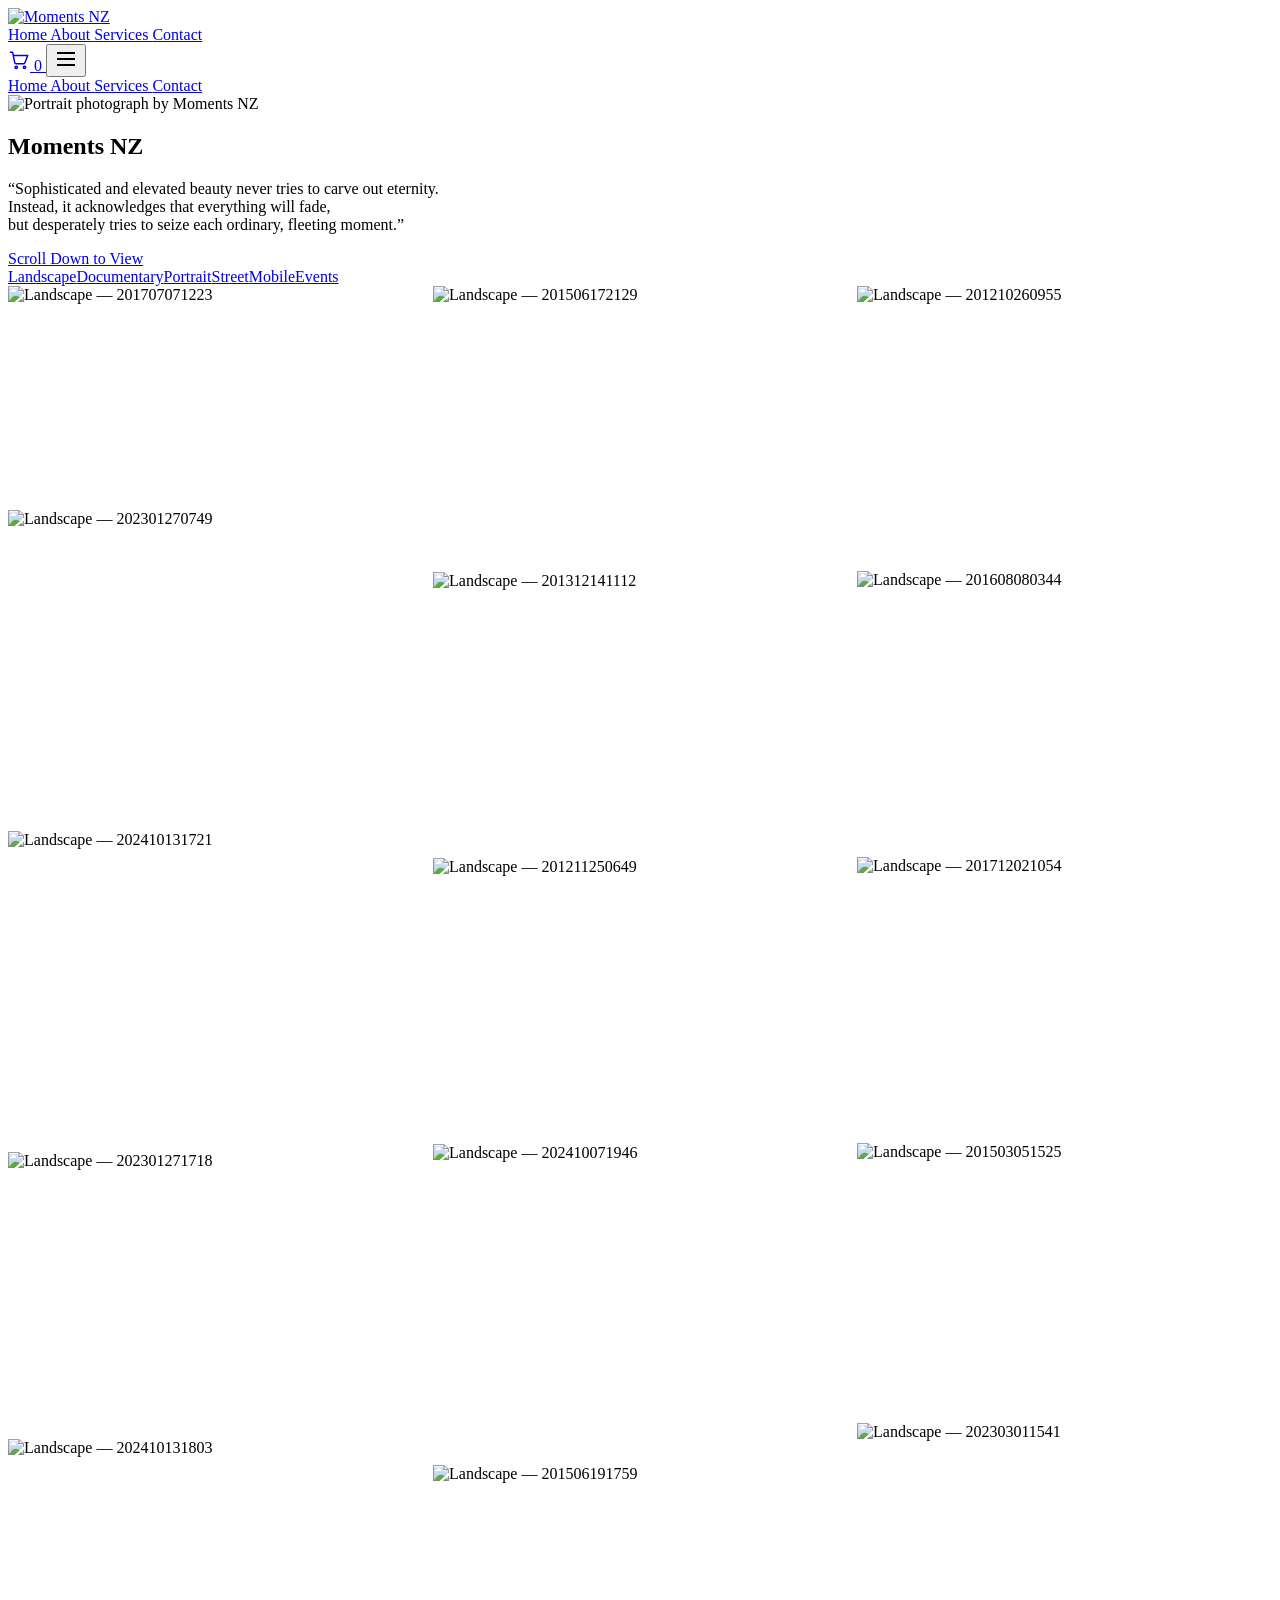
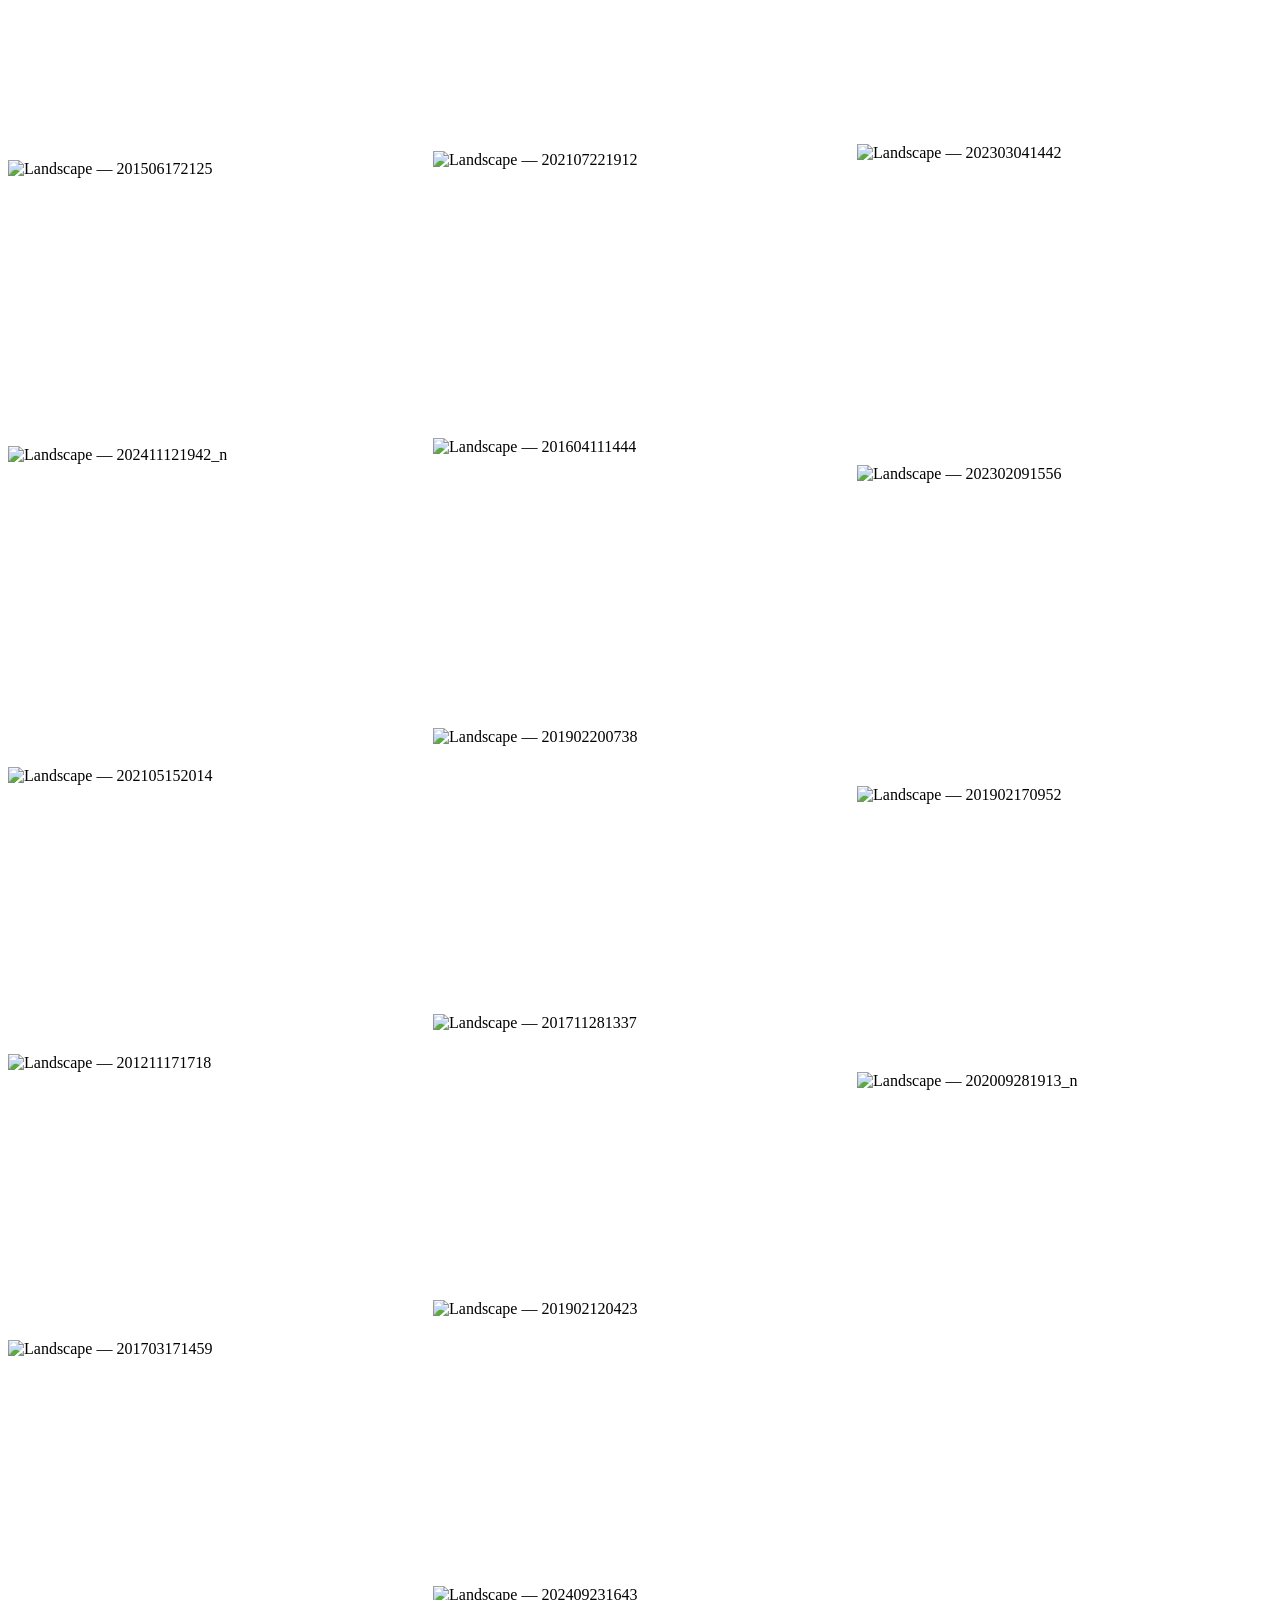
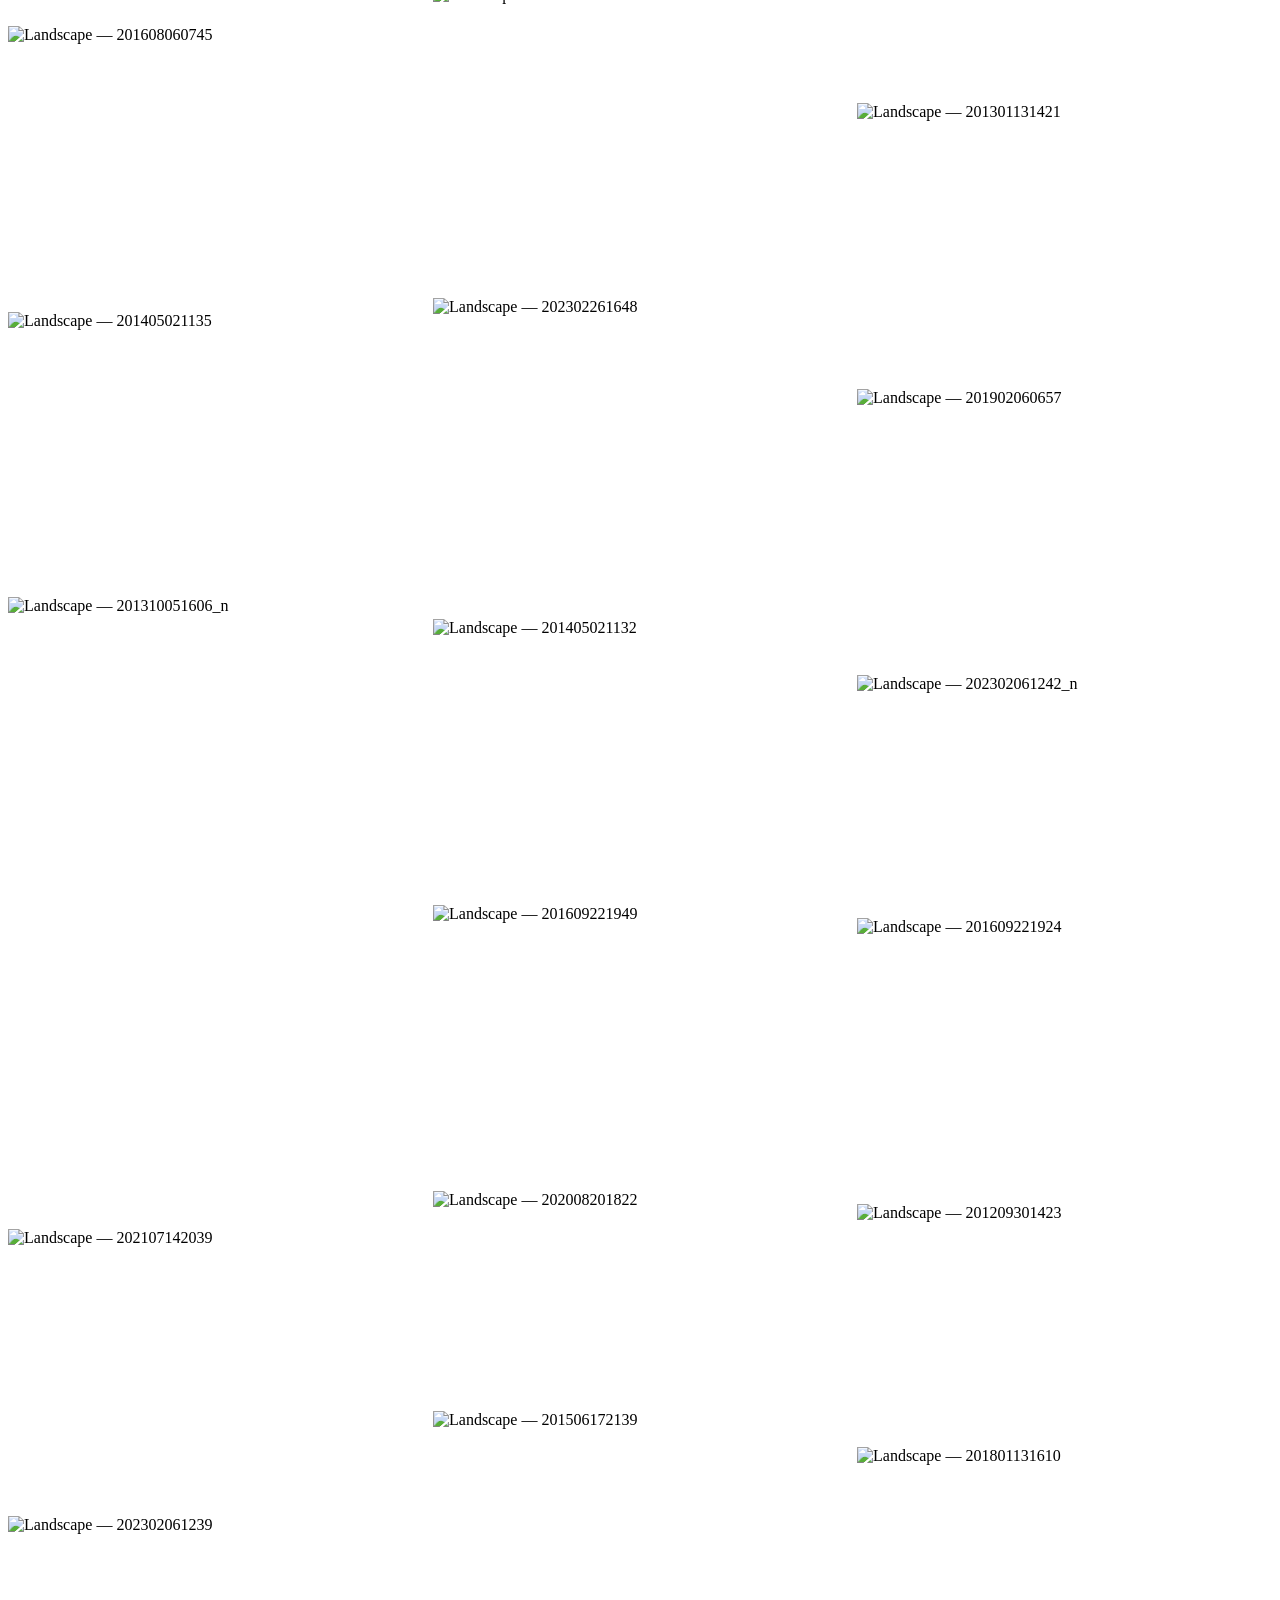
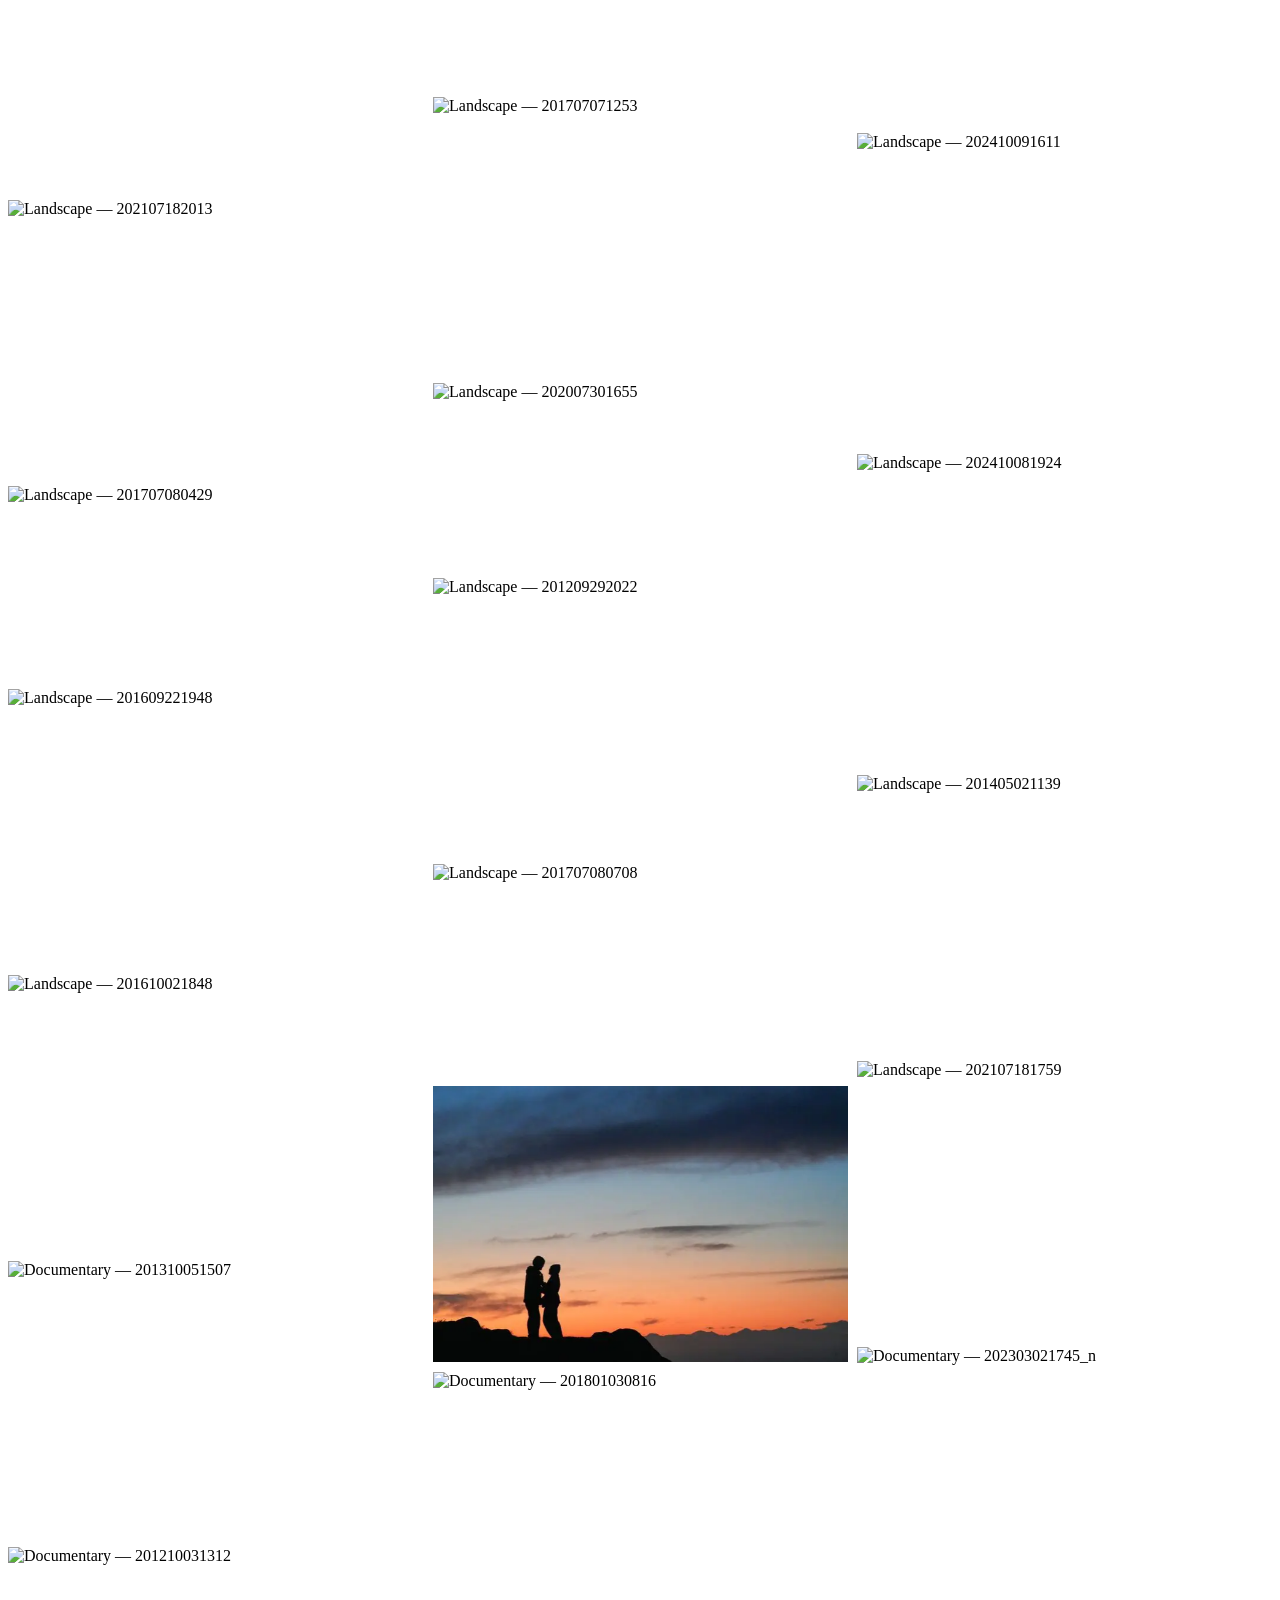
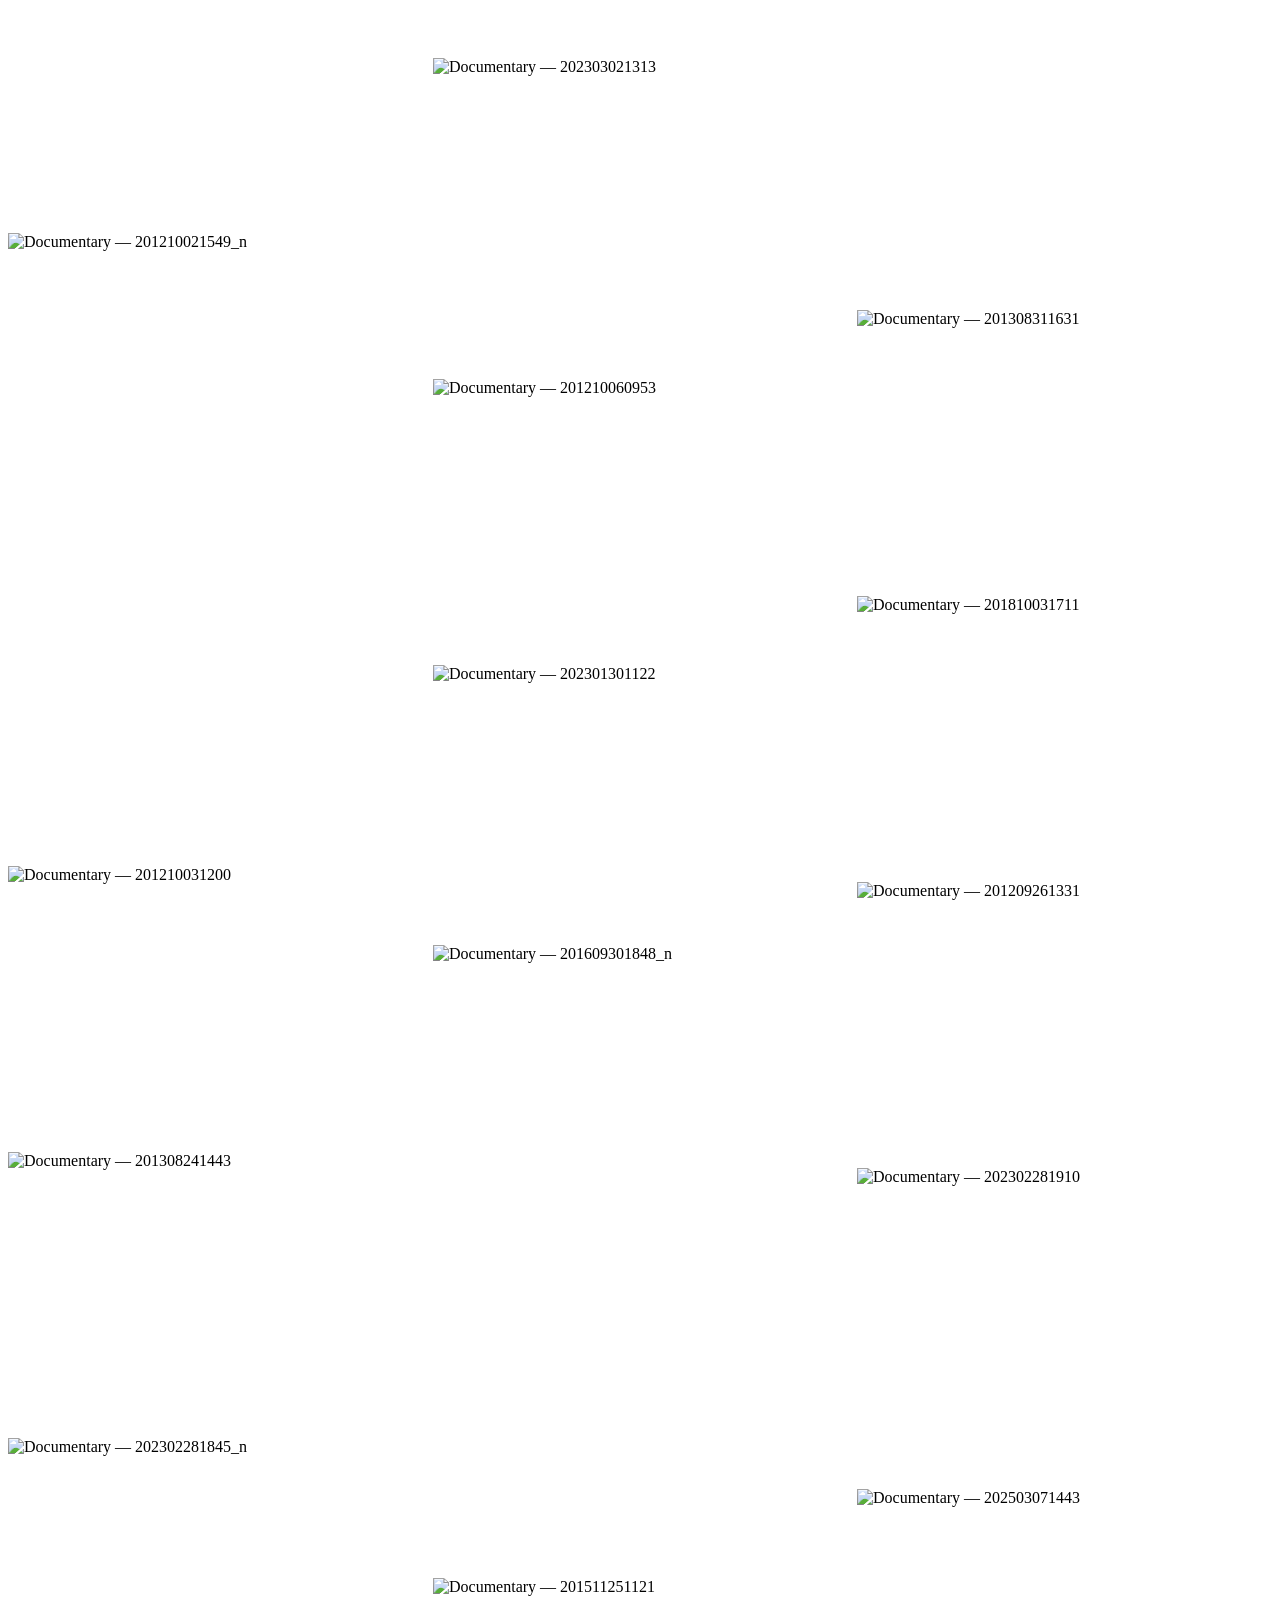
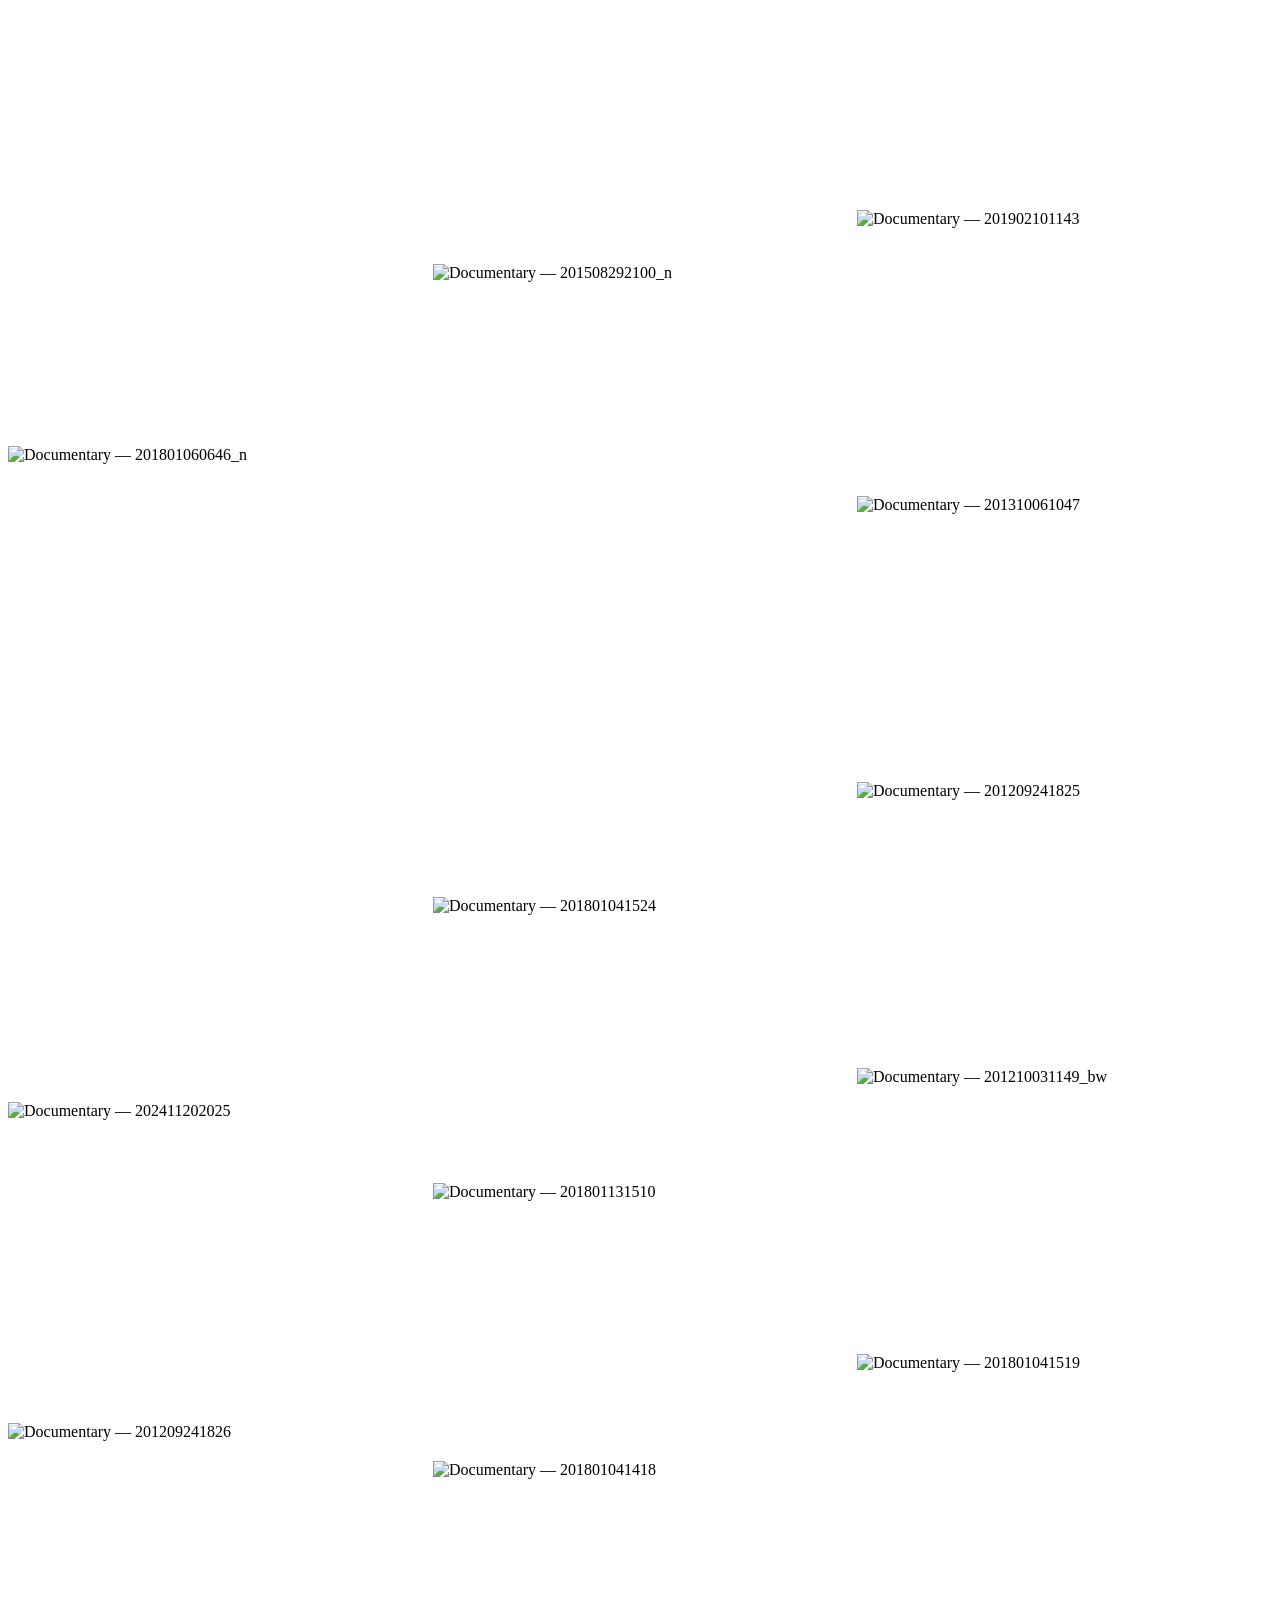
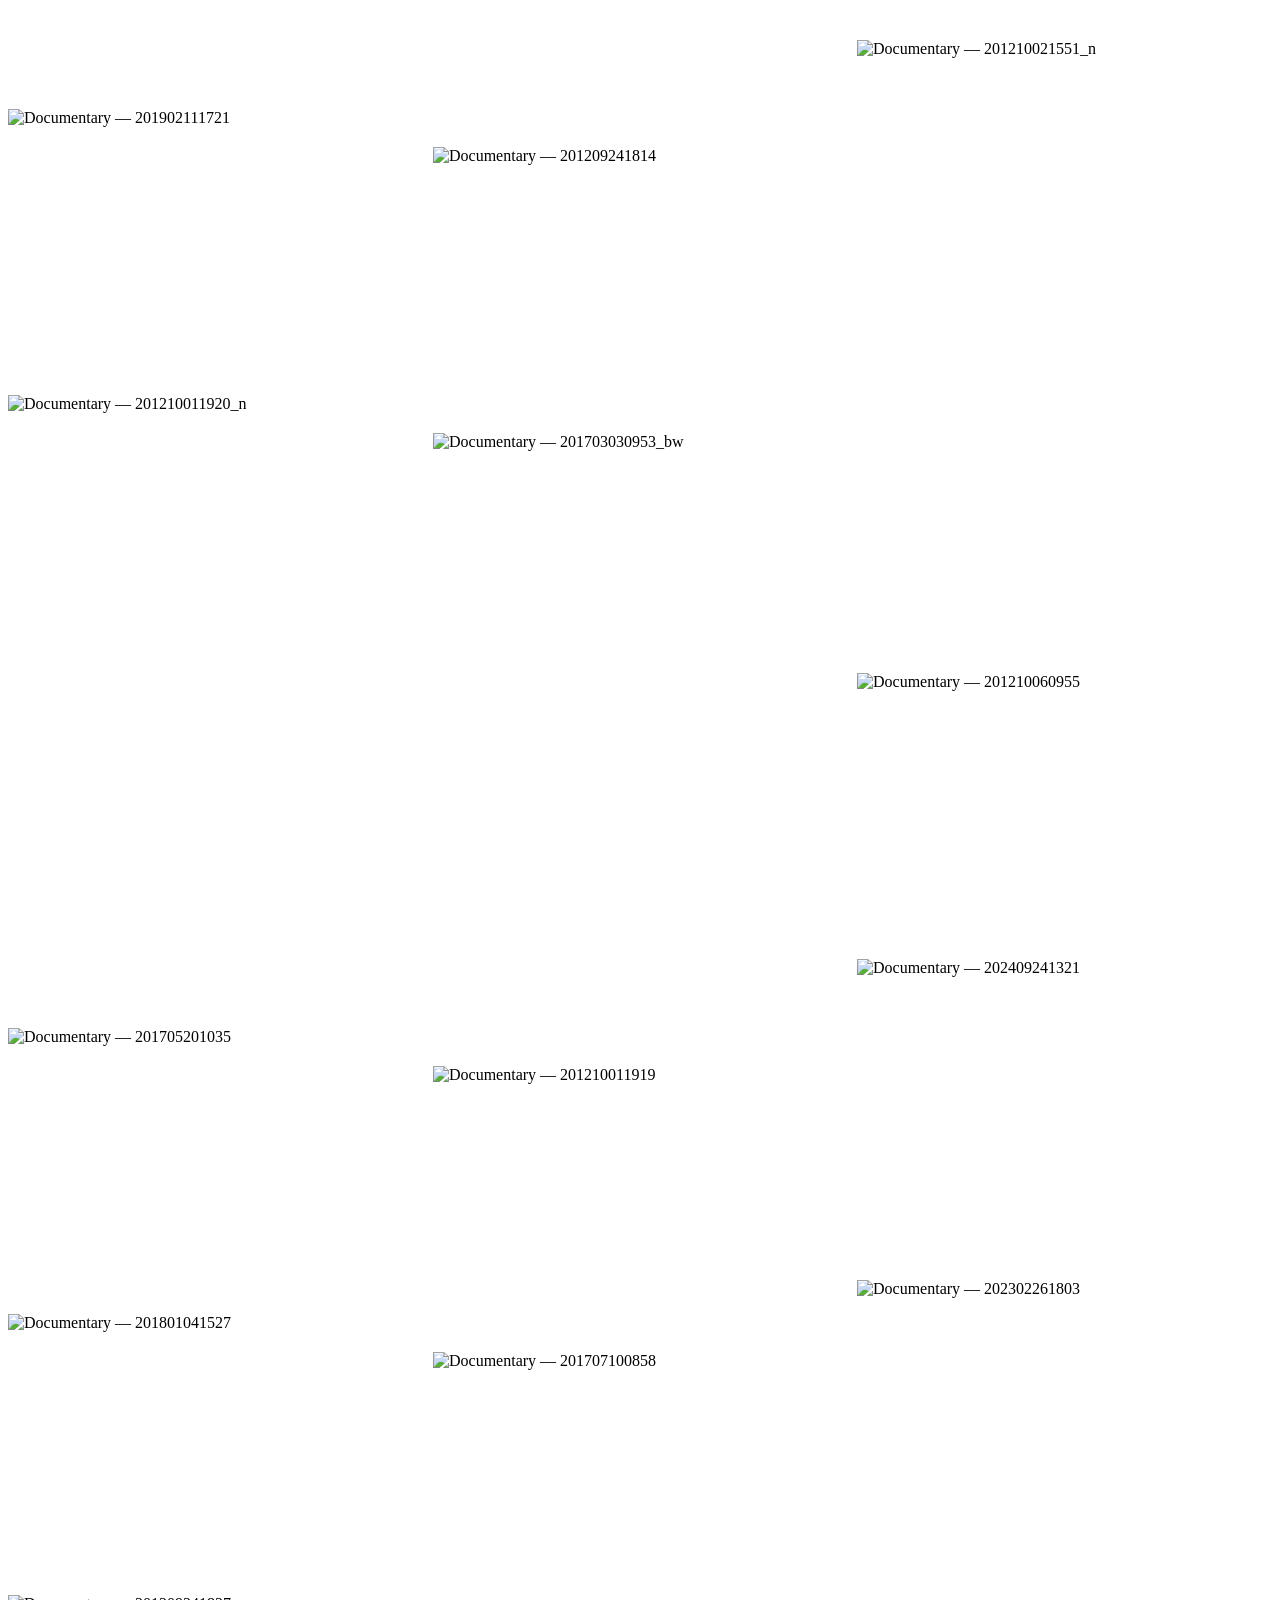
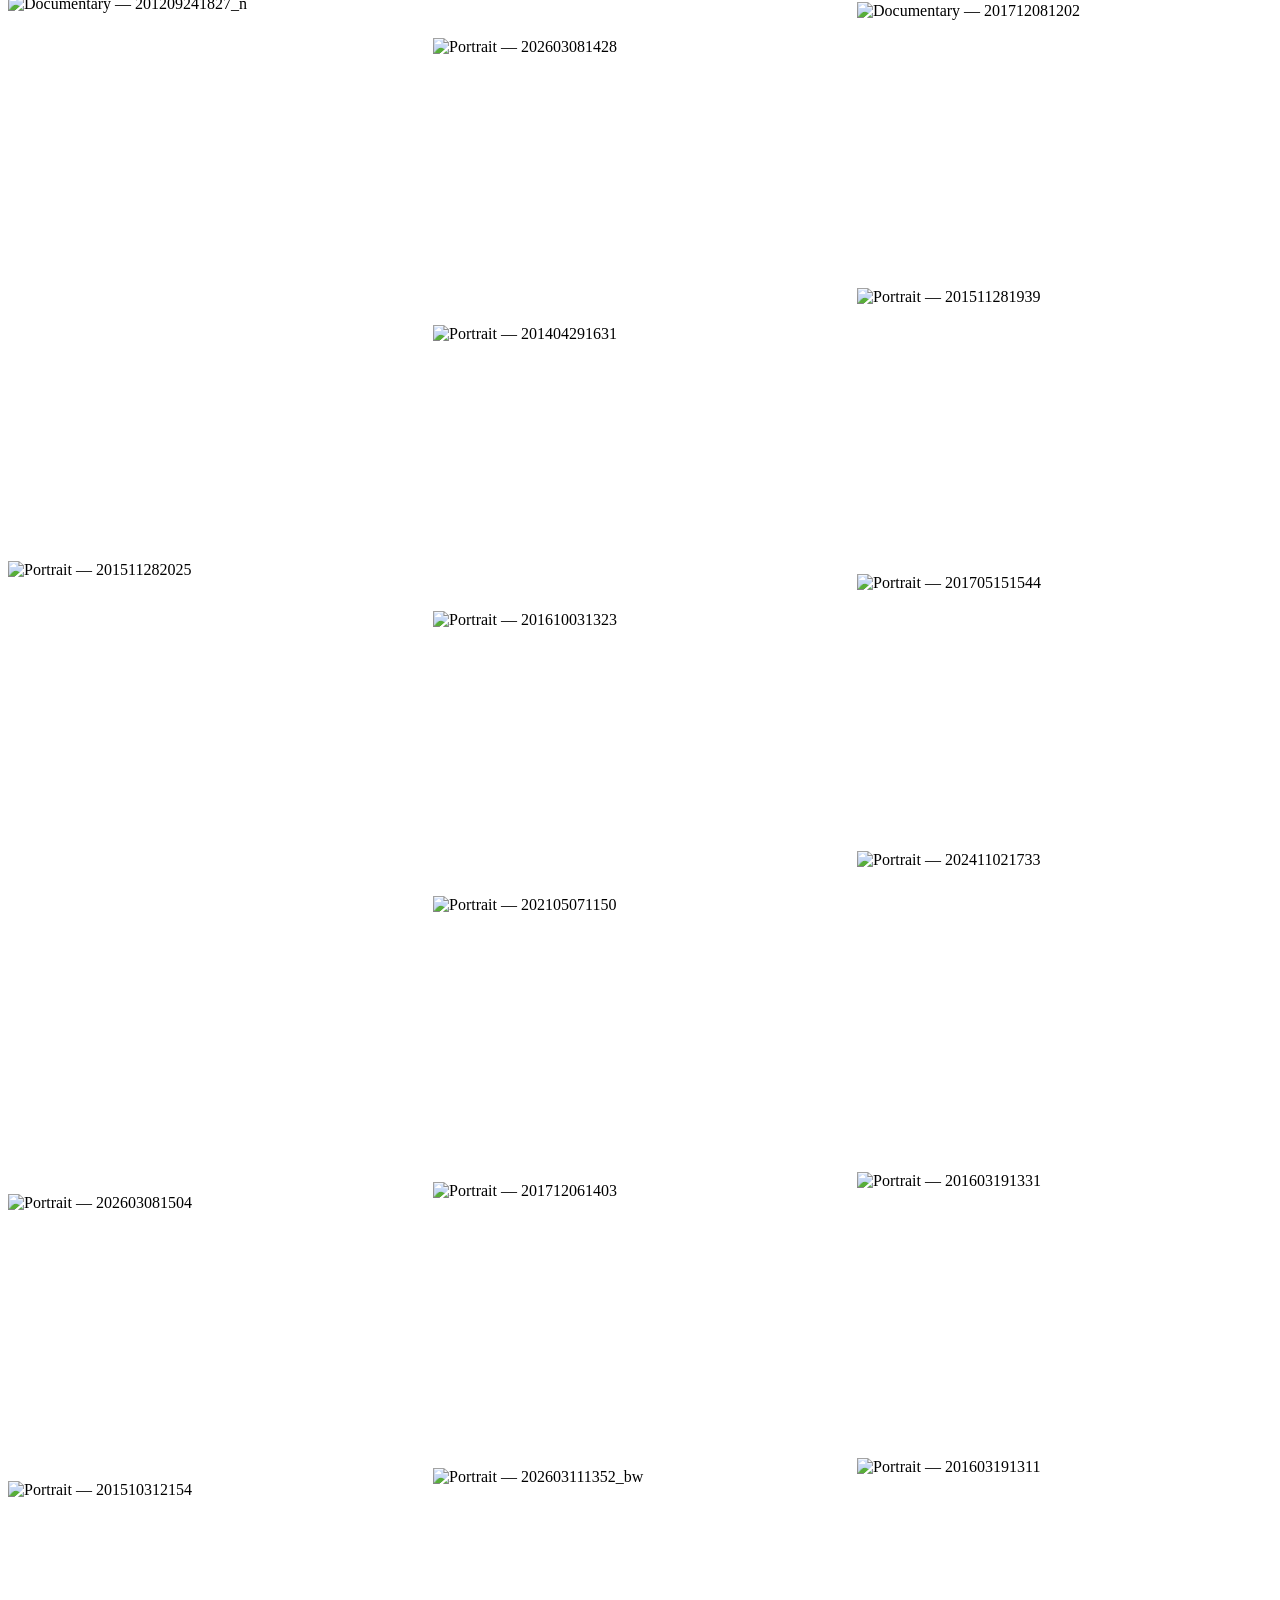
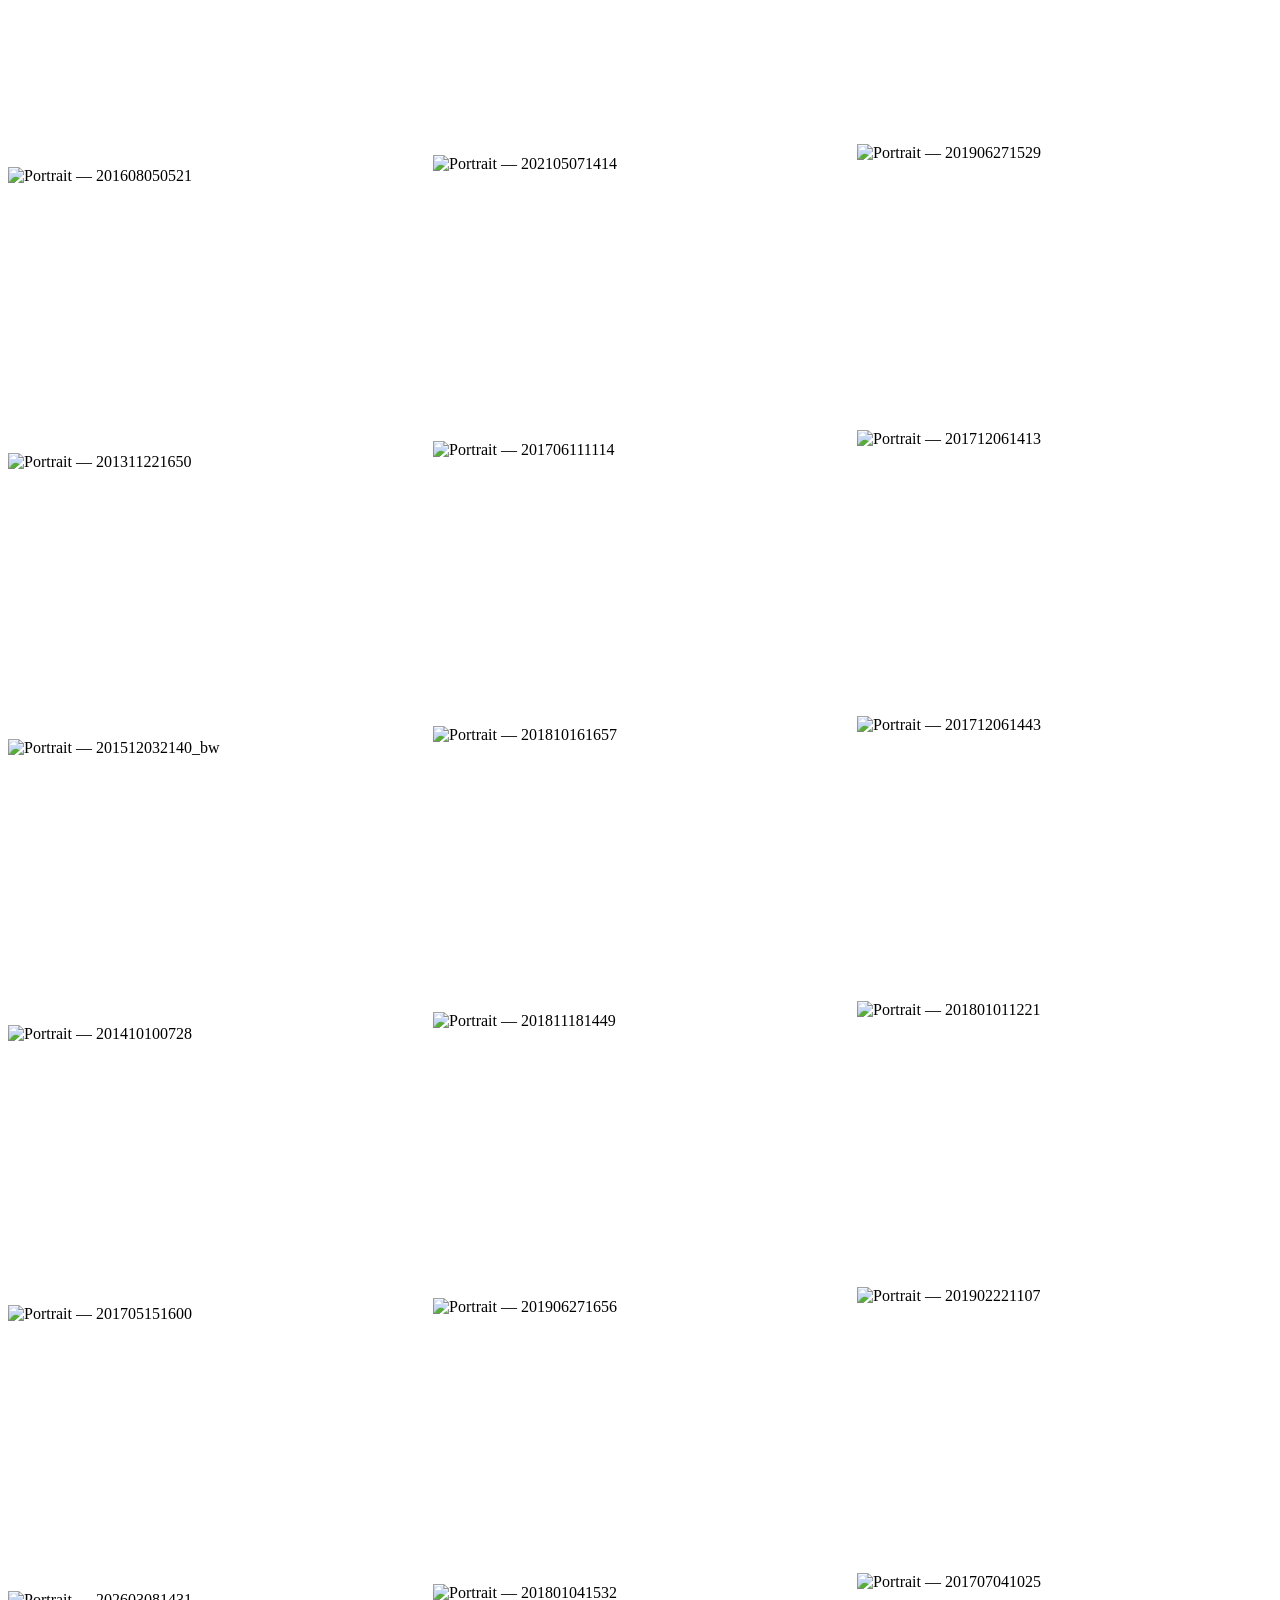
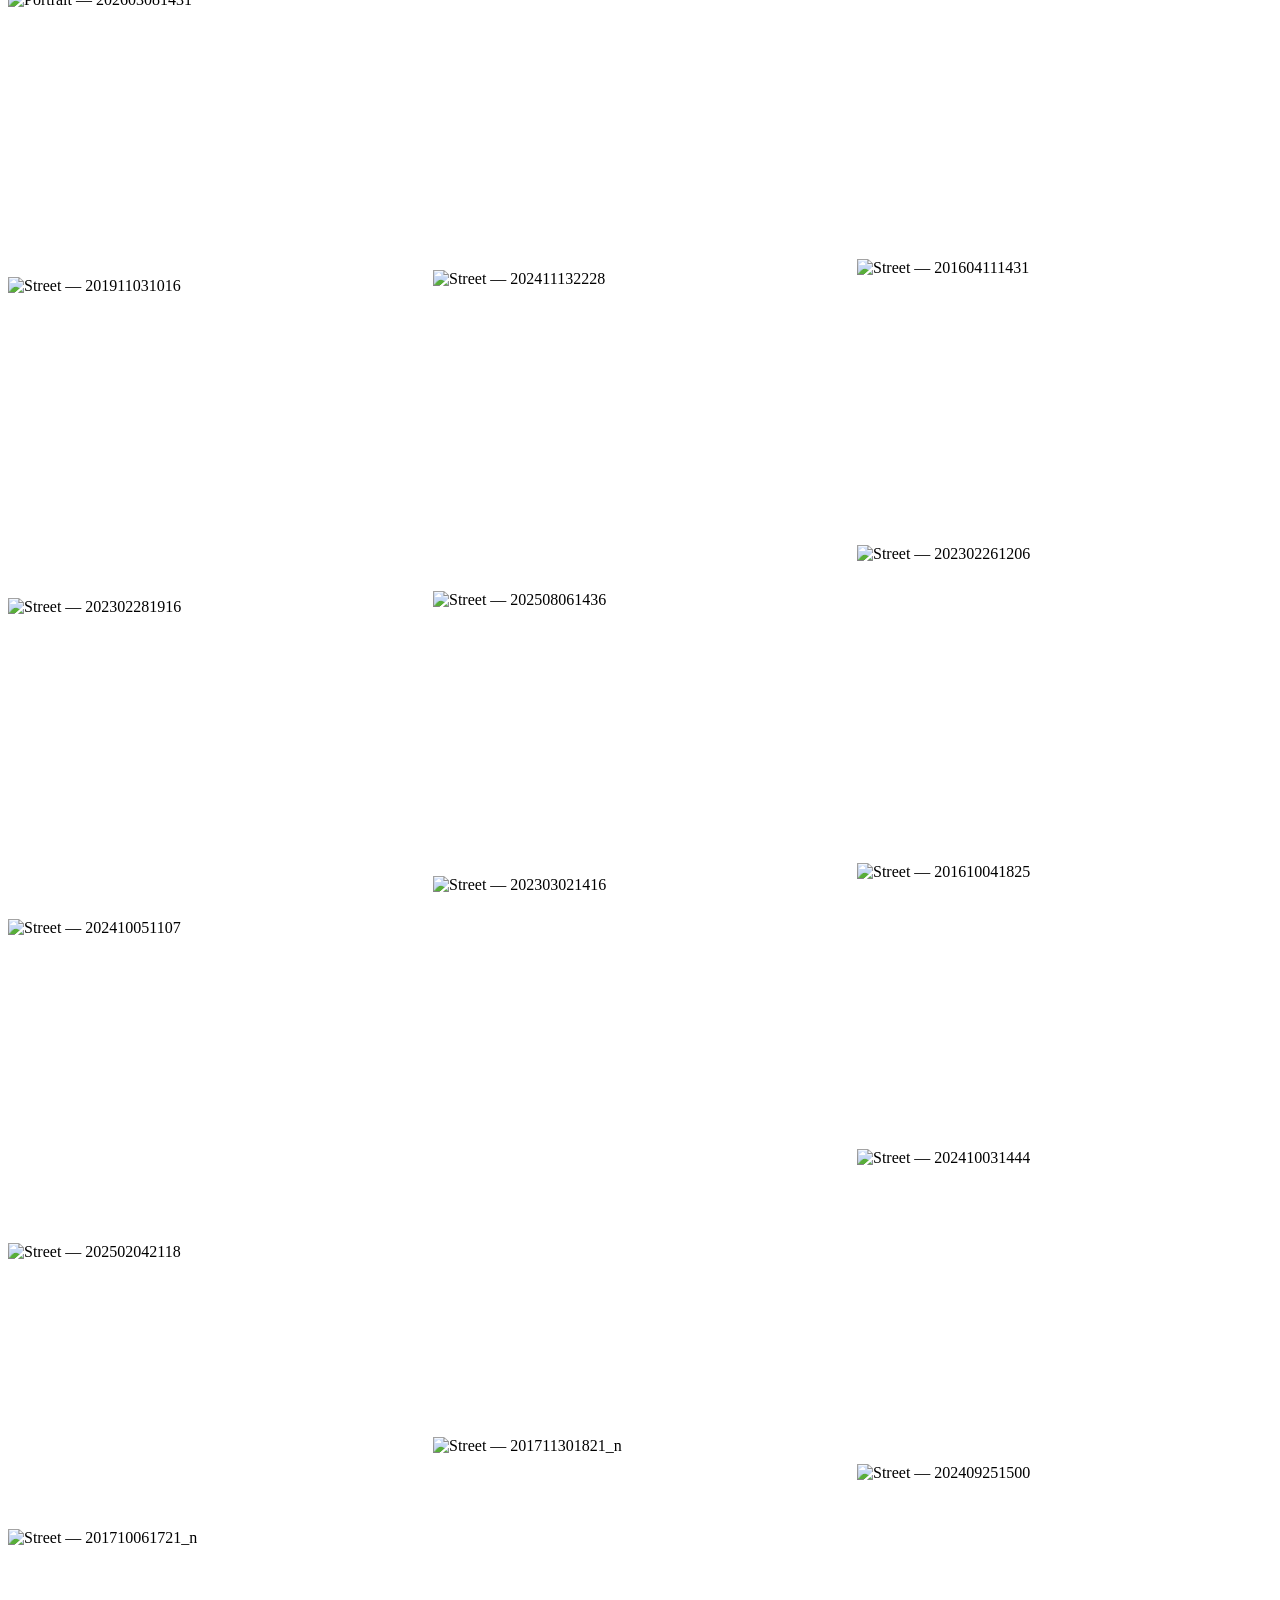
==== commit 5ea6b218: "Deploy site-v2 build 20260530-003814" ====
--- a/index.html
+++ b/index.html
@@ -1,5 +1,5 @@
 <!DOCTYPE html><html lang="en-NZ"> <head><meta charset="UTF-8"><meta name="viewport" content="width=device-width, initial-scale=1.0"><meta name="generator" content="Astro v6.3.8"><title>Moments NZ</title><meta name="description" content="Photography portfolio by Eterno — Landscape, Documentary, Portrait, Street, Mobile and Events photography."><link rel="canonical" href="https://momentsnz.com/"><!-- Open Graph --><meta property="og:type" content="website"><meta property="og:site_name" content="Moments NZ"><meta property="og:title" content="Moments NZ"><meta property="og:description" content="Photography portfolio by Eterno — Landscape, Documentary, Portrait, Street, Mobile and Events photography."><meta property="og:url" content="https://momentsnz.com/"><meta property="og:image" content="https://momentsnz.com/og-cover.jpg"><!-- Twitter --><meta name="twitter:card" content="summary_large_image"><meta name="twitter:title" content="Moments NZ"><meta name="twitter:description" content="Photography portfolio by Eterno — Landscape, Documentary, Portrait, Street, Mobile and Events photography."><meta name="twitter:image" content="https://momentsnz.com/og-cover.jpg"><!-- Fonts --><link rel="preconnect" href="https://fonts.googleapis.com"><link rel="preconnect" href="https://fonts.gstatic.com" crossorigin><link rel="stylesheet" href="https://fonts.googleapis.com/css2?family=Inter:wght@400;500;600&family=Playfair+Display:ital,wght@0,400;0,500;0,700;1,400&display=swap"><link rel="icon" type="image/svg+xml" href="/favicon.svg"><link rel="apple-touch-icon" href="/favicon.svg"><link rel="stylesheet" href="/_astro/Base.XvOzVbIb.css">
 <style>.masonry-js[data-astro-cid-j7pv25f6]{position:relative;width:100%}.masonry-js[data-astro-cid-j7pv25f6] .jg-item[data-astro-cid-j7pv25f6]{position:absolute;top:0;left:0;margin:0;will-change:transform}.masonry-js[data-astro-cid-j7pv25f6] .jg-item[data-astro-cid-j7pv25f6] picture[data-astro-cid-j7pv25f6],.masonry-js[data-astro-cid-j7pv25f6] .jg-item[data-astro-cid-j7pv25f6] img[data-astro-cid-j7pv25f6]{display:block;width:100%;height:100%}
-</style></head> <body> <header id="site-header" class="fixed top-0 inset-x-0 z-40 transition-colors duration-300" data-transparent="true" data-astro-cid-3ef6ksr2> <div class="container-w flex items-center justify-between h-16 md:h-20" data-astro-cid-3ef6ksr2> <a href="/" class="flex items-center" aria-label="Moments NZ home" data-astro-cid-3ef6ksr2> <img src="/logo-light.png" alt="Moments NZ" class="h-8 md:h-10 w-auto" data-astro-cid-3ef6ksr2> </a> <div class="flex items-center gap-3 md:gap-6" data-astro-cid-3ef6ksr2> <nav class="hidden md:flex gap-8 items-center text-[11px] tracking-[0.2em] uppercase" data-astro-cid-3ef6ksr2> <a href="/" class="text-white/85 hover:text-[var(--color-accent)] transition-colors text-[var(--color-accent)]" data-astro-cid-3ef6ksr2> Home </a><a href="/about/" class="text-white/85 hover:text-[var(--color-accent)] transition-colors" data-astro-cid-3ef6ksr2> About </a><a href="/services/" class="text-white/85 hover:text-[var(--color-accent)] transition-colors" data-astro-cid-3ef6ksr2> Services </a><a href="/contact/" class="text-white/85 hover:text-[var(--color-accent)] transition-colors" data-astro-cid-3ef6ksr2> Contact </a> </nav> <a href="/cart/" id="cart-link" class="relative text-white/85 hover:text-[var(--color-accent)] transition-colors p-1" aria-label="Cart" data-astro-cid-3ef6ksr2> <svg width="22" height="22" viewBox="0 0 24 24" fill="none" stroke="currentColor" stroke-width="1.6" stroke-linecap="round" stroke-linejoin="round" data-astro-cid-3ef6ksr2> <circle cx="9" cy="20" r="1.3" data-astro-cid-3ef6ksr2></circle><circle cx="18" cy="20" r="1.3" data-astro-cid-3ef6ksr2></circle> <path d="M2.5 3.5H5l2.3 11.4a1.4 1.4 0 0 0 1.4 1.1h8.4a1.4 1.4 0 0 0 1.4-1.1L21.5 7H6" data-astro-cid-3ef6ksr2></path> </svg> <span id="cart-count" class="hidden absolute -top-0.5 -right-0.5 min-w-[16px] h-4 px-1 rounded-full bg-[var(--color-accent)] text-white text-[10px] font-semibold leading-4 text-center" data-astro-cid-3ef6ksr2>0</span> </a> <button id="menu-toggle" class="md:hidden text-white p-2" aria-label="Toggle menu" aria-expanded="false" data-astro-cid-3ef6ksr2> <svg width="24" height="24" viewBox="0 0 24 24" fill="none" stroke="currentColor" stroke-width="2" data-astro-cid-3ef6ksr2> <path d="M3 6h18M3 12h18M3 18h18" data-astro-cid-3ef6ksr2></path> </svg> </button> </div> </div> <div id="mobile-menu" class="md:hidden hidden bg-[var(--color-bg-dark)] border-t border-white/10" data-astro-cid-3ef6ksr2> <nav class="container-w flex flex-col py-4 gap-3 text-[12px] tracking-[0.2em] uppercase" data-astro-cid-3ef6ksr2> <a href="/" class="text-white/85 hover:text-[var(--color-accent)] py-2" data-astro-cid-3ef6ksr2> Home </a><a href="/about/" class="text-white/85 hover:text-[var(--color-accent)] py-2" data-astro-cid-3ef6ksr2> About </a><a href="/services/" class="text-white/85 hover:text-[var(--color-accent)] py-2" data-astro-cid-3ef6ksr2> Services </a><a href="/contact/" class="text-white/85 hover:text-[var(--color-accent)] py-2" data-astro-cid-3ef6ksr2> Contact </a> </nav> </div> </header>  <script type="module" src="/_astro/Header.astro_astro_type_script_index_0_lang.BZKK6IZ1.js"></script> <main>  <section class="relative w-full overflow-hidden bg-black h-screen"> <picture id="hero-pic" class="absolute inset-0"> <source id="hero-source" srcset="/photos/Documentary/202409241321-full.webp" type="image/webp"> <img id="hero-img" src="/photos/Documentary/202409241321-full.jpg" alt="Documentary photograph by Moments NZ" class="protected w-full h-full object-cover" loading="eager" fetchpriority="high"> </picture> <div class="absolute inset-0 bg-gradient-to-b from-black/40 via-black/30 to-black/70"></div> <div class="relative z-10 container-w h-full flex flex-col justify-center items-center text-center text-white pt-16"> <h1 class="font-serif text-[clamp(2.5rem,6vw,5rem)] leading-tight mb-6">Moments NZ</h1> <p class="italic text-base md:text-lg max-w-2xl text-white/85 mb-12 md:mb-16 leading-relaxed"> “Sophisticated and elevated beauty never tries to carve out eternity.<br>Instead, it acknowledges that everything will fade,<br>but desperately tries to seize each ordinary, fleeting moment.” </p> <a href="#cat-landscape" class="btn-primary">Scroll Down to View</a> </div> <script type="application/json" id="hero-pool">[{"webp":"/photos/Documentary/201209241814-full.webp","jpg":"/photos/Documentary/201209241814-full.jpg","cat":"Documentary"},{"webp":"/photos/Documentary/201209241825-full.webp","jpg":"/photos/Documentary/201209241825-full.jpg","cat":"Documentary"},{"webp":"/photos/Documentary/201209241826-full.webp","jpg":"/photos/Documentary/201209241826-full.jpg","cat":"Documentary"},{"webp":"/photos/Documentary/201209261331-full.webp","jpg":"/photos/Documentary/201209261331-full.jpg","cat":"Documentary"},{"webp":"/photos/Documentary/201210011919-full.webp","jpg":"/photos/Documentary/201210011919-full.jpg","cat":"Documentary"},{"webp":"/photos/Documentary/201210031149_bw-full.webp","jpg":"/photos/Documentary/201210031149_bw-full.jpg","cat":"Documentary"},{"webp":"/photos/Documentary/201210031200-full.webp","jpg":"/photos/Documentary/201210031200-full.jpg","cat":"Documentary"},{"webp":"/photos/Documentary/201210031312-full.webp","jpg":"/photos/Documentary/201210031312-full.jpg","cat":"Documentary"},{"webp":"/photos/Documentary/201210060953-full.webp","jpg":"/photos/Documentary/201210060953-full.jpg","cat":"Documentary"},{"webp":"/photos/Documentary/201210060955-full.webp","jpg":"/photos/Documentary/201210060955-full.jpg","cat":"Documentary"},{"webp":"/photos/Documentary/201308241443-full.webp","jpg":"/photos/Documentary/201308241443-full.jpg","cat":"Documentary"},{"webp":"/photos/Documentary/201308311631-full.webp","jpg":"/photos/Documentary/201308311631-full.jpg","cat":"Documentary"},{"webp":"/photos/Documentary/201310051507-full.webp","jpg":"/photos/Documentary/201310051507-full.jpg","cat":"Documentary"},{"webp":"/photos/Documentary/201310061047-full.webp","jpg":"/photos/Documentary/201310061047-full.jpg","cat":"Documentary"},{"webp":"/photos/Documentary/201511251121-full.webp","jpg":"/photos/Documentary/201511251121-full.jpg","cat":"Documentary"},{"webp":"/photos/Documentary/201705201035-full.webp","jpg":"/photos/Documentary/201705201035-full.jpg","cat":"Documentary"},{"webp":"/photos/Documentary/201707100858-full.webp","jpg":"/photos/Documentary/201707100858-full.jpg","cat":"Documentary"},{"webp":"/photos/Documentary/201712081202-full.webp","jpg":"/photos/Documentary/201712081202-full.jpg","cat":"Documentary"},{"webp":"/photos/Documentary/201801030816-full.webp","jpg":"/photos/Documentary/201801030816-full.jpg","cat":"Documentary"},{"webp":"/photos/Documentary/201801041418-full.webp","jpg":"/photos/Documentary/201801041418-full.jpg","cat":"Documentary"},{"webp":"/photos/Documentary/201801041519-full.webp","jpg":"/photos/Documentary/201801041519-full.jpg","cat":"Documentary"},{"webp":"/photos/Documentary/201801041524-full.webp","jpg":"/photos/Documentary/201801041524-full.jpg","cat":"Documentary"},{"webp":"/photos/Documentary/201801041527-full.webp","jpg":"/photos/Documentary/201801041527-full.jpg","cat":"Documentary"},{"webp":"/photos/Documentary/201801131510-full.webp","jpg":"/photos/Documentary/201801131510-full.jpg","cat":"Documentary"},{"webp":"/photos/Documentary/201810031711-full.webp","jpg":"/photos/Documentary/201810031711-full.jpg","cat":"Documentary"},{"webp":"/photos/Documentary/201902101143-full.webp","jpg":"/photos/Documentary/201902101143-full.jpg","cat":"Documentary"},{"webp":"/photos/Documentary/201902111721-full.webp","jpg":"/photos/Documentary/201902111721-full.jpg","cat":"Documentary"},{"webp":"/photos/Documentary/202301301122-full.webp","jpg":"/photos/Documentary/202301301122-full.jpg","cat":"Documentary"},{"webp":"/photos/Documentary/202302261803-full.webp","jpg":"/photos/Documentary/202302261803-full.jpg","cat":"Documentary"},{"webp":"/photos/Documentary/202302281910-full.webp","jpg":"/photos/Documentary/202302281910-full.jpg","cat":"Documentary"},{"webp":"/photos/Documentary/202303021313-full.webp","jpg":"/photos/Documentary/202303021313-full.jpg","cat":"Documentary"},{"webp":"/photos/Documentary/202409241321-full.webp","jpg":"/photos/Documentary/202409241321-full.jpg","cat":"Documentary"},{"webp":"/photos/Documentary/202411202025-full.webp","jpg":"/photos/Documentary/202411202025-full.jpg","cat":"Documentary"},{"webp":"/photos/Documentary/202503071443-full.webp","jpg":"/photos/Documentary/202503071443-full.jpg","cat":"Documentary"},{"webp":"/photos/Landscape/201209292022-full.webp","jpg":"/photos/Landscape/201209292022-full.jpg","cat":"Landscape"},{"webp":"/photos/Landscape/201209301423-full.webp","jpg":"/photos/Landscape/201209301423-full.jpg","cat":"Landscape"},{"webp":"/photos/Landscape/201210260955-full.webp","jpg":"/photos/Landscape/201210260955-full.jpg","cat":"Landscape"},{"webp":"/photos/Landscape/201211171718-full.webp","jpg":"/photos/Landscape/201211171718-full.jpg","cat":"Landscape"},{"webp":"/photos/Landscape/201211250649-full.webp","jpg":"/photos/Landscape/201211250649-full.jpg","cat":"Landscape"},{"webp":"/photos/Landscape/201301131421-full.webp","jpg":"/photos/Landscape/201301131421-full.jpg","cat":"Landscape"},{"webp":"/photos/Landscape/201312141112-full.webp","jpg":"/photos/Landscape/201312141112-full.jpg","cat":"Landscape"},{"webp":"/photos/Landscape/201405021132-full.webp","jpg":"/photos/Landscape/201405021132-full.jpg","cat":"Landscape"},{"webp":"/photos/Landscape/201405021135-full.webp","jpg":"/photos/Landscape/201405021135-full.jpg","cat":"Landscape"},{"webp":"/photos/Landscape/201405021139-full.webp","jpg":"/photos/Landscape/201405021139-full.jpg","cat":"Landscape"},{"webp":"/photos/Landscape/201503051525-full.webp","jpg":"/photos/Landscape/201503051525-full.jpg","cat":"Landscape"},{"webp":"/photos/Landscape/201506172125-full.webp","jpg":"/photos/Landscape/201506172125-full.jpg","cat":"Landscape"},{"webp":"/photos/Landscape/201506172129-full.webp","jpg":"/photos/Landscape/201506172129-full.jpg","cat":"Landscape"},{"webp":"/photos/Landscape/201506172139-full.webp","jpg":"/photos/Landscape/201506172139-full.jpg","cat":"Landscape"},{"webp":"/photos/Landscape/201506191759-full.webp","jpg":"/photos/Landscape/201506191759-full.jpg","cat":"Landscape"},{"webp":"/photos/Landscape/201604111444-full.webp","jpg":"/photos/Landscape/201604111444-full.jpg","cat":"Landscape"},{"webp":"/photos/Landscape/201608060745-full.webp","jpg":"/photos/Landscape/201608060745-full.jpg","cat":"Landscape"},{"webp":"/photos/Landscape/201608080344-full.webp","jpg":"/photos/Landscape/201608080344-full.jpg","cat":"Landscape"},{"webp":"/photos/Landscape/201609221924-full.webp","jpg":"/photos/Landscape/201609221924-full.jpg","cat":"Landscape"},{"webp":"/photos/Landscape/201609221948-full.webp","jpg":"/photos/Landscape/201609221948-full.jpg","cat":"Landscape"},{"webp":"/photos/Landscape/201609221949-full.webp","jpg":"/photos/Landscape/201609221949-full.jpg","cat":"Landscape"},{"webp":"/photos/Landscape/201610021848-full.webp","jpg":"/photos/Landscape/201610021848-full.jpg","cat":"Landscape"},{"webp":"/photos/Landscape/201703171459-full.webp","jpg":"/photos/Landscape/201703171459-full.jpg","cat":"Landscape"},{"webp":"/photos/Landscape/201707071223-full.webp","jpg":"/photos/Landscape/201707071223-full.jpg","cat":"Landscape"},{"webp":"/photos/Landscape/201707071253-full.webp","jpg":"/photos/Landscape/201707071253-full.jpg","cat":"Landscape"},{"webp":"/photos/Landscape/201707080429-full.webp","jpg":"/photos/Landscape/201707080429-full.jpg","cat":"Landscape"},{"webp":"/photos/Landscape/201707080708-full.webp","jpg":"/photos/Landscape/201707080708-full.jpg","cat":"Landscape"},{"webp":"/photos/Landscape/201711281337-full.webp","jpg":"/photos/Landscape/201711281337-full.jpg","cat":"Landscape"},{"webp":"/photos/Landscape/201712021054-full.webp","jpg":"/photos/Landscape/201712021054-full.jpg","cat":"Landscape"},{"webp":"/photos/Landscape/201801131610-full.webp","jpg":"/photos/Landscape/201801131610-full.jpg","cat":"Landscape"},{"webp":"/photos/Landscape/201902060657-full.webp","jpg":"/photos/Landscape/201902060657-full.jpg","cat":"Landscape"},{"webp":"/photos/Landscape/201902120423-full.webp","jpg":"/photos/Landscape/201902120423-full.jpg","cat":"Landscape"},{"webp":"/photos/Landscape/201902170952-full.webp","jpg":"/photos/Landscape/201902170952-full.jpg","cat":"Landscape"},{"webp":"/photos/Landscape/201902200738-full.webp","jpg":"/photos/Landscape/201902200738-full.jpg","cat":"Landscape"},{"webp":"/photos/Landscape/202007301655-full.webp","jpg":"/photos/Landscape/202007301655-full.jpg","cat":"Landscape"},{"webp":"/photos/Landscape/202008201822-full.webp","jpg":"/photos/Landscape/202008201822-full.jpg","cat":"Landscape"},{"webp":"/photos/Landscape/202105152014-full.webp","jpg":"/photos/Landscape/202105152014-full.jpg","cat":"Landscape"},{"webp":"/photos/Landscape/202107142039-full.webp","jpg":"/photos/Landscape/202107142039-full.jpg","cat":"Landscape"},{"webp":"/photos/Landscape/202107181759-full.webp","jpg":"/photos/Landscape/202107181759-full.jpg","cat":"Landscape"},{"webp":"/photos/Landscape/202107182013-full.webp","jpg":"/photos/Landscape/202107182013-full.jpg","cat":"Landscape"},{"webp":"/photos/Landscape/202107221912-full.webp","jpg":"/photos/Landscape/202107221912-full.jpg","cat":"Landscape"},{"webp":"/photos/Landscape/202301270749-full.webp","jpg":"/photos/Landscape/202301270749-full.jpg","cat":"Landscape"},{"webp":"/photos/Landscape/202301271718-full.webp","jpg":"/photos/Landscape/202301271718-full.jpg","cat":"Landscape"},{"webp":"/photos/Landscape/202302061239-full.webp","jpg":"/photos/Landscape/202302061239-full.jpg","cat":"Landscape"},{"webp":"/photos/Landscape/202302091556-full.webp","jpg":"/photos/Landscape/202302091556-full.jpg","cat":"Landscape"},{"webp":"/photos/Landscape/202302261648-full.webp","jpg":"/photos/Landscape/202302261648-full.jpg","cat":"Landscape"},{"webp":"/photos/Landscape/202303011541-full.webp","jpg":"/photos/Landscape/202303011541-full.jpg","cat":"Landscape"},{"webp":"/photos/Landscape/202303041442-full.webp","jpg":"/photos/Landscape/202303041442-full.jpg","cat":"Landscape"},{"webp":"/photos/Landscape/202409231643-full.webp","jpg":"/photos/Landscape/202409231643-full.jpg","cat":"Landscape"},{"webp":"/photos/Landscape/202410071946-full.webp","jpg":"/photos/Landscape/202410071946-full.jpg","cat":"Landscape"},{"webp":"/photos/Landscape/202410081924-full.webp","jpg":"/photos/Landscape/202410081924-full.jpg","cat":"Landscape"},{"webp":"/photos/Landscape/202410091611-full.webp","jpg":"/photos/Landscape/202410091611-full.jpg","cat":"Landscape"},{"webp":"/photos/Landscape/202410131721-full.webp","jpg":"/photos/Landscape/202410131721-full.jpg","cat":"Landscape"},{"webp":"/photos/Landscape/202410131803-full.webp","jpg":"/photos/Landscape/202410131803-full.jpg","cat":"Landscape"},{"webp":"/photos/Portrait/201311221650-full.webp","jpg":"/photos/Portrait/201311221650-full.jpg","cat":"Portrait"},{"webp":"/photos/Portrait/201404291631-full.webp","jpg":"/photos/Portrait/201404291631-full.jpg","cat":"Portrait"},{"webp":"/photos/Portrait/201410100728-full.webp","jpg":"/photos/Portrait/201410100728-full.jpg","cat":"Portrait"},{"webp":"/photos/Portrait/201510312154-full.webp","jpg":"/photos/Portrait/201510312154-full.jpg","cat":"Portrait"},{"webp":"/photos/Portrait/201511281939-full.webp","jpg":"/photos/Portrait/201511281939-full.jpg","cat":"Portrait"},{"webp":"/photos/Portrait/201512032140_bw-full.webp","jpg":"/photos/Portrait/201512032140_bw-full.jpg","cat":"Portrait"},{"webp":"/photos/Portrait/201603191311-full.webp","jpg":"/photos/Portrait/201603191311-full.jpg","cat":"Portrait"},{"webp":"/photos/Portrait/201603191331-full.webp","jpg":"/photos/Portrait/201603191331-full.jpg","cat":"Portrait"},{"webp":"/photos/Portrait/201608050521-full.webp","jpg":"/photos/Portrait/201608050521-full.jpg","cat":"Portrait"},{"webp":"/photos/Portrait/201610031323-full.webp","jpg":"/photos/Portrait/201610031323-full.jpg","cat":"Portrait"},{"webp":"/photos/Portrait/201705151544-full.webp","jpg":"/photos/Portrait/201705151544-full.jpg","cat":"Portrait"},{"webp":"/photos/Portrait/201705151600-full.webp","jpg":"/photos/Portrait/201705151600-full.jpg","cat":"Portrait"},{"webp":"/photos/Portrait/201706111114-full.webp","jpg":"/photos/Portrait/201706111114-full.jpg","cat":"Portrait"},{"webp":"/photos/Portrait/201707041025-full.webp","jpg":"/photos/Portrait/201707041025-full.jpg","cat":"Portrait"},{"webp":"/photos/Portrait/201712061403-full.webp","jpg":"/photos/Portrait/201712061403-full.jpg","cat":"Portrait"},{"webp":"/photos/Portrait/201712061413-full.webp","jpg":"/photos/Portrait/201712061413-full.jpg","cat":"Portrait"},{"webp":"/photos/Portrait/201712061443-full.webp","jpg":"/photos/Portrait/201712061443-full.jpg","cat":"Portrait"},{"webp":"/photos/Portrait/201801011221-full.webp","jpg":"/photos/Portrait/201801011221-full.jpg","cat":"Portrait"},{"webp":"/photos/Portrait/201801041532-full.webp","jpg":"/photos/Portrait/201801041532-full.jpg","cat":"Portrait"},{"webp":"/photos/Portrait/201810161657-full.webp","jpg":"/photos/Portrait/201810161657-full.jpg","cat":"Portrait"},{"webp":"/photos/Portrait/201811181449-full.webp","jpg":"/photos/Portrait/201811181449-full.jpg","cat":"Portrait"},{"webp":"/photos/Portrait/201902221107-full.webp","jpg":"/photos/Portrait/201902221107-full.jpg","cat":"Portrait"},{"webp":"/photos/Portrait/201906271529-full.webp","jpg":"/photos/Portrait/201906271529-full.jpg","cat":"Portrait"},{"webp":"/photos/Portrait/201906271656-full.webp","jpg":"/photos/Portrait/201906271656-full.jpg","cat":"Portrait"},{"webp":"/photos/Portrait/202105071150-full.webp","jpg":"/photos/Portrait/202105071150-full.jpg","cat":"Portrait"},{"webp":"/photos/Portrait/202105071414-full.webp","jpg":"/photos/Portrait/202105071414-full.jpg","cat":"Portrait"},{"webp":"/photos/Portrait/202411021733-full.webp","jpg":"/photos/Portrait/202411021733-full.jpg","cat":"Portrait"},{"webp":"/photos/Portrait/202603081428-full.webp","jpg":"/photos/Portrait/202603081428-full.jpg","cat":"Portrait"},{"webp":"/photos/Portrait/202603081431-full.webp","jpg":"/photos/Portrait/202603081431-full.jpg","cat":"Portrait"},{"webp":"/photos/Portrait/202603081504-full.webp","jpg":"/photos/Portrait/202603081504-full.jpg","cat":"Portrait"},{"webp":"/photos/Portrait/202603111352_bw-full.webp","jpg":"/photos/Portrait/202603111352_bw-full.jpg","cat":"Portrait"},{"webp":"/photos/Street/201411011424-full.webp","jpg":"/photos/Street/201411011424-full.jpg","cat":"Street"},{"webp":"/photos/Street/201604111431-full.webp","jpg":"/photos/Street/201604111431-full.jpg","cat":"Street"},{"webp":"/photos/Street/201610041825-full.webp","jpg":"/photos/Street/201610041825-full.jpg","cat":"Street"},{"webp":"/photos/Street/201707101012-full.webp","jpg":"/photos/Street/201707101012-full.jpg","cat":"Street"},{"webp":"/photos/Street/201806031428-full.webp","jpg":"/photos/Street/201806031428-full.jpg","cat":"Street"},{"webp":"/photos/Street/201911031016-full.webp","jpg":"/photos/Street/201911031016-full.jpg","cat":"Street"},{"webp":"/photos/Street/201911031042-full.webp","jpg":"/photos/Street/201911031042-full.jpg","cat":"Street"},{"webp":"/photos/Street/202302241950-full.webp","jpg":"/photos/Street/202302241950-full.jpg","cat":"Street"},{"webp":"/photos/Street/202302261206-full.webp","jpg":"/photos/Street/202302261206-full.jpg","cat":"Street"},{"webp":"/photos/Street/202302281209-full.webp","jpg":"/photos/Street/202302281209-full.jpg","cat":"Street"},{"webp":"/photos/Street/202302281916-full.webp","jpg":"/photos/Street/202302281916-full.jpg","cat":"Street"},{"webp":"/photos/Street/202410031444-full.webp","jpg":"/photos/Street/202410031444-full.jpg","cat":"Street"},{"webp":"/photos/Street/202410051107-full.webp","jpg":"/photos/Street/202410051107-full.jpg","cat":"Street"},{"webp":"/photos/Street/202411132030-full.webp","jpg":"/photos/Street/202411132030-full.jpg","cat":"Street"},{"webp":"/photos/Street/202411132228-full.webp","jpg":"/photos/Street/202411132228-full.jpg","cat":"Street"},{"webp":"/photos/Street/202502042118-full.webp","jpg":"/photos/Street/202502042118-full.jpg","cat":"Street"},{"webp":"/photos/Street/202508061436-full.webp","jpg":"/photos/Street/202508061436-full.jpg","cat":"Street"}]</script> </section> <script type="module">const n=document.getElementById("hero-pool");if(n?.textContent){const o=JSON.parse(n.textContent);if(o.length>1){const t=o[Math.floor(Math.random()*o.length)],e=document.getElementById("hero-img"),c=document.getElementById("hero-source");e.src!==new URL(t.jpg,location.href).toString()&&(c.srcset=t.webp,e.src=t.jpg,e.alt=`${t.cat} photograph by Moments NZ`)}}</script> <nav id="cat-nav" class="sticky top-16 md:top-20 z-30 bg-white/95 backdrop-blur border-b border-[var(--color-border-subtle)]" aria-label="Category navigation" data-astro-cid-j7pv25f6> <div class="container-w flex gap-0.5 md:gap-2 justify-between py-3" data-astro-cid-j7pv25f6> <a href="#cat-landscape" class="cat-pill flex-1 min-w-0 whitespace-nowrap overflow-hidden text-ellipsis text-center px-0.5 md:px-2 py-2 text-[7px] md:text-xs tracking-tight md:tracking-[0.12em] uppercase border border-[var(--color-border-subtle)] hover:border-[var(--color-accent)] transition-colors data-[active=true]:bg-[var(--color-accent)] data-[active=true]:text-white data-[active=true]:border-[var(--color-accent)]" data-target="cat-landscape" data-active="false" data-astro-cid-j7pv25f6>Landscape</a><a href="#cat-documentary" class="cat-pill flex-1 min-w-0 whitespace-nowrap overflow-hidden text-ellipsis text-center px-0.5 md:px-2 py-2 text-[7px] md:text-xs tracking-tight md:tracking-[0.12em] uppercase border border-[var(--color-border-subtle)] hover:border-[var(--color-accent)] transition-colors data-[active=true]:bg-[var(--color-accent)] data-[active=true]:text-white data-[active=true]:border-[var(--color-accent)]" data-target="cat-documentary" data-active="false" data-astro-cid-j7pv25f6>Documentary</a><a href="#cat-portrait" class="cat-pill flex-1 min-w-0 whitespace-nowrap overflow-hidden text-ellipsis text-center px-0.5 md:px-2 py-2 text-[7px] md:text-xs tracking-tight md:tracking-[0.12em] uppercase border border-[var(--color-border-subtle)] hover:border-[var(--color-accent)] transition-colors data-[active=true]:bg-[var(--color-accent)] data-[active=true]:text-white data-[active=true]:border-[var(--color-accent)]" data-target="cat-portrait" data-active="false" data-astro-cid-j7pv25f6>Portrait</a><a href="#cat-street" class="cat-pill flex-1 min-w-0 whitespace-nowrap overflow-hidden text-ellipsis text-center px-0.5 md:px-2 py-2 text-[7px] md:text-xs tracking-tight md:tracking-[0.12em] uppercase border border-[var(--color-border-subtle)] hover:border-[var(--color-accent)] transition-colors data-[active=true]:bg-[var(--color-accent)] data-[active=true]:text-white data-[active=true]:border-[var(--color-accent)]" data-target="cat-street" data-active="false" data-astro-cid-j7pv25f6>Street</a><a href="#cat-mobile" class="cat-pill flex-1 min-w-0 whitespace-nowrap overflow-hidden text-ellipsis text-center px-0.5 md:px-2 py-2 text-[7px] md:text-xs tracking-tight md:tracking-[0.12em] uppercase border border-[var(--color-border-subtle)] hover:border-[var(--color-accent)] transition-colors data-[active=true]:bg-[var(--color-accent)] data-[active=true]:text-white data-[active=true]:border-[var(--color-accent)]" data-target="cat-mobile" data-active="false" data-astro-cid-j7pv25f6>Mobile</a><a href="#cat-events" class="cat-pill flex-1 min-w-0 whitespace-nowrap overflow-hidden text-ellipsis text-center px-0.5 md:px-2 py-2 text-[7px] md:text-xs tracking-tight md:tracking-[0.12em] uppercase border border-[var(--color-border-subtle)] hover:border-[var(--color-accent)] transition-colors data-[active=true]:bg-[var(--color-accent)] data-[active=true]:text-white data-[active=true]:border-[var(--color-accent)]" data-target="cat-events" data-active="false" data-astro-cid-j7pv25f6>Events</a> </div> </nav> <div class="container-w pt-3" data-astro-cid-j7pv25f6> <div id="masonry" class="masonry-js" data-astro-cid-j7pv25f6> <figure class="jg-item group cursor-pointer overflow-hidden bg-neutral-100" id="cat-landscape" data-cat="Landscape" data-ar="1.5028" style="scroll-margin-top:7rem" data-astro-cid-j7pv25f6> <picture data-astro-cid-j7pv25f6> <source srcset="/photos/Landscape/201209292022-sm.webp" type="image/webp" data-astro-cid-j7pv25f6> <img src="/photos/Landscape/201209292022-sm.jpg" alt="Landscape — 201209292022" loading="lazy" decoding="async" class="protected w-full h-full object-cover transition-transform duration-700 group-hover:scale-[1.03]" data-full-webp="/photos/Landscape/201209292022-full.webp" data-full-jpg="/photos/Landscape/201209292022-full.jpg" data-lightbox="1" data-astro-cid-j7pv25f6> </picture> </figure><figure class="jg-item group cursor-pointer overflow-hidden bg-neutral-100" data-cat="Landscape" data-ar="1.7733" style="scroll-margin-top:7rem" data-astro-cid-j7pv25f6> <picture data-astro-cid-j7pv25f6> <source srcset="/photos/Landscape/201209301423-sm.webp" type="image/webp" data-astro-cid-j7pv25f6> <img src="/photos/Landscape/201209301423-sm.jpg" alt="Landscape — 201209301423" loading="lazy" decoding="async" class="protected w-full h-full object-cover transition-transform duration-700 group-hover:scale-[1.03]" data-full-webp="/photos/Landscape/201209301423-full.webp" data-full-jpg="/photos/Landscape/201209301423-full.jpg" data-lightbox="1" data-astro-cid-j7pv25f6> </picture> </figure><figure class="jg-item group cursor-pointer overflow-hidden bg-neutral-100" data-cat="Landscape" data-ar="1.5087" style="scroll-margin-top:7rem" data-astro-cid-j7pv25f6> <picture data-astro-cid-j7pv25f6> <source srcset="/photos/Landscape/201210260955-sm.webp" type="image/webp" data-astro-cid-j7pv25f6> <img src="/photos/Landscape/201210260955-sm.jpg" alt="Landscape — 201210260955" loading="lazy" decoding="async" class="protected w-full h-full object-cover transition-transform duration-700 group-hover:scale-[1.03]" data-full-webp="/photos/Landscape/201210260955-full.webp" data-full-jpg="/photos/Landscape/201210260955-full.jpg" data-lightbox="1" data-astro-cid-j7pv25f6> </picture> </figure><figure class="jg-item group cursor-pointer overflow-hidden bg-neutral-100" data-cat="Landscape" data-ar="1.5028" style="scroll-margin-top:7rem" data-astro-cid-j7pv25f6> <picture data-astro-cid-j7pv25f6> <source srcset="/photos/Landscape/201211171718-sm.webp" type="image/webp" data-astro-cid-j7pv25f6> <img src="/photos/Landscape/201211171718-sm.jpg" alt="Landscape — 201211171718" loading="lazy" decoding="async" class="protected w-full h-full object-cover transition-transform duration-700 group-hover:scale-[1.03]" data-full-webp="/photos/Landscape/201211171718-full.webp" data-full-jpg="/photos/Landscape/201211171718-full.jpg" data-lightbox="1" data-astro-cid-j7pv25f6> </picture> </figure><figure class="jg-item group cursor-pointer overflow-hidden bg-neutral-100" data-cat="Landscape" data-ar="1.5028" style="scroll-margin-top:7rem" data-astro-cid-j7pv25f6> <picture data-astro-cid-j7pv25f6> <source srcset="/photos/Landscape/201211250649-sm.webp" type="image/webp" data-astro-cid-j7pv25f6> <img src="/photos/Landscape/201211250649-sm.jpg" alt="Landscape — 201211250649" loading="lazy" decoding="async" class="protected w-full h-full object-cover transition-transform duration-700 group-hover:scale-[1.03]" data-full-webp="/photos/Landscape/201211250649-full.webp" data-full-jpg="/photos/Landscape/201211250649-full.jpg" data-lightbox="1" data-astro-cid-j7pv25f6> </picture> </figure><figure class="jg-item group cursor-pointer overflow-hidden bg-neutral-100" data-cat="Landscape" data-ar="1.5039" style="scroll-margin-top:7rem" data-astro-cid-j7pv25f6> <picture data-astro-cid-j7pv25f6> <source srcset="/photos/Landscape/201301131421-sm.webp" type="image/webp" data-astro-cid-j7pv25f6> <img src="/photos/Landscape/201301131421-sm.jpg" alt="Landscape — 201301131421" loading="lazy" decoding="async" class="protected w-full h-full object-cover transition-transform duration-700 group-hover:scale-[1.03]" data-full-webp="/photos/Landscape/201301131421-full.webp" data-full-jpg="/photos/Landscape/201301131421-full.jpg" data-lightbox="1" data-astro-cid-j7pv25f6> </picture> </figure><figure class="jg-item group cursor-pointer overflow-hidden bg-neutral-100" data-cat="Landscape" data-ar="0.6667" style="scroll-margin-top:7rem" data-astro-cid-j7pv25f6> <picture data-astro-cid-j7pv25f6> <source srcset="/photos/Landscape/201310051606_n-sm.webp" type="image/webp" data-astro-cid-j7pv25f6> <img src="/photos/Landscape/201310051606_n-sm.jpg" alt="Landscape — 201310051606_n" loading="lazy" decoding="async" class="protected w-full h-full object-cover transition-transform duration-700 group-hover:scale-[1.03]" data-full-webp="/photos/Landscape/201310051606_n-full.webp" data-full-jpg="/photos/Landscape/201310051606_n-full.jpg" data-lightbox="1" data-astro-cid-j7pv25f6> </picture> </figure><figure class="jg-item group cursor-pointer overflow-hidden bg-neutral-100" data-cat="Landscape" data-ar="1.5028" style="scroll-margin-top:7rem" data-astro-cid-j7pv25f6> <picture data-astro-cid-j7pv25f6> <source srcset="/photos/Landscape/201312141112-sm.webp" type="image/webp" data-astro-cid-j7pv25f6> <img src="/photos/Landscape/201312141112-sm.jpg" alt="Landscape — 201312141112" loading="lazy" decoding="async" class="protected w-full h-full object-cover transition-transform duration-700 group-hover:scale-[1.03]" data-full-webp="/photos/Landscape/201312141112-full.webp" data-full-jpg="/photos/Landscape/201312141112-full.jpg" data-lightbox="1" data-astro-cid-j7pv25f6> </picture> </figure><figure class="jg-item group cursor-pointer overflow-hidden bg-neutral-100" data-cat="Landscape" data-ar="1.5028" style="scroll-margin-top:7rem" data-astro-cid-j7pv25f6> <picture data-astro-cid-j7pv25f6> <source srcset="/photos/Landscape/201405021132-sm.webp" type="image/webp" data-astro-cid-j7pv25f6> <img src="/photos/Landscape/201405021132-sm.jpg" alt="Landscape — 201405021132" loading="lazy" decoding="async" class="protected w-full h-full object-cover transition-transform duration-700 group-hover:scale-[1.03]" data-full-webp="/photos/Landscape/201405021132-full.webp" data-full-jpg="/photos/Landscape/201405021132-full.jpg" data-lightbox="1" data-astro-cid-j7pv25f6> </picture> </figure><figure class="jg-item group cursor-pointer overflow-hidden bg-neutral-100" data-cat="Landscape" data-ar="1.5028" style="scroll-margin-top:7rem" data-astro-cid-j7pv25f6> <picture data-astro-cid-j7pv25f6> <source srcset="/photos/Landscape/201405021135-sm.webp" type="image/webp" data-astro-cid-j7pv25f6> <img src="/photos/Landscape/201405021135-sm.jpg" alt="Landscape — 201405021135" loading="lazy" decoding="async" class="protected w-full h-full object-cover transition-transform duration-700 group-hover:scale-[1.03]" data-full-webp="/photos/Landscape/201405021135-full.webp" data-full-jpg="/photos/Landscape/201405021135-full.jpg" data-lightbox="1" data-astro-cid-j7pv25f6> </picture> </figure><figure class="jg-item group cursor-pointer overflow-hidden bg-neutral-100" data-cat="Landscape" data-ar="1.5028" style="scroll-margin-top:7rem" data-astro-cid-j7pv25f6> <picture data-astro-cid-j7pv25f6> <source srcset="/photos/Landscape/201405021139-sm.webp" type="image/webp" data-astro-cid-j7pv25f6> <img src="/photos/Landscape/201405021139-sm.jpg" alt="Landscape — 201405021139" loading="lazy" decoding="async" class="protected w-full h-full object-cover transition-transform duration-700 group-hover:scale-[1.03]" data-full-webp="/photos/Landscape/201405021139-full.webp" data-full-jpg="/photos/Landscape/201405021139-full.jpg" data-lightbox="1" data-astro-cid-j7pv25f6> </picture> </figure><figure class="jg-item group cursor-pointer overflow-hidden bg-neutral-100" data-cat="Landscape" data-ar="1.5364" style="scroll-margin-top:7rem" data-astro-cid-j7pv25f6> <picture data-astro-cid-j7pv25f6> <source srcset="/photos/Landscape/201503051525-sm.webp" type="image/webp" data-astro-cid-j7pv25f6> <img src="/photos/Landscape/201503051525-sm.jpg" alt="Landscape — 201503051525" loading="lazy" decoding="async" class="protected w-full h-full object-cover transition-transform duration-700 group-hover:scale-[1.03]" data-full-webp="/photos/Landscape/201503051525-full.webp" data-full-jpg="/photos/Landscape/201503051525-full.jpg" data-lightbox="1" data-astro-cid-j7pv25f6> </picture> </figure><figure class="jg-item group cursor-pointer overflow-hidden bg-neutral-100" data-cat="Landscape" data-ar="1.5000" style="scroll-margin-top:7rem" data-astro-cid-j7pv25f6> <picture data-astro-cid-j7pv25f6> <source srcset="/photos/Landscape/201506172125-sm.webp" type="image/webp" data-astro-cid-j7pv25f6> <img src="/photos/Landscape/201506172125-sm.jpg" alt="Landscape — 201506172125" loading="lazy" decoding="async" class="protected w-full h-full object-cover transition-transform duration-700 group-hover:scale-[1.03]" data-full-webp="/photos/Landscape/201506172125-full.webp" data-full-jpg="/photos/Landscape/201506172125-full.jpg" data-lightbox="1" data-astro-cid-j7pv25f6> </picture> </figure><figure class="jg-item group cursor-pointer overflow-hidden bg-neutral-100" data-cat="Landscape" data-ar="1.5000" style="scroll-margin-top:7rem" data-astro-cid-j7pv25f6> <picture data-astro-cid-j7pv25f6> <source srcset="/photos/Landscape/201506172129-sm.webp" type="image/webp" data-astro-cid-j7pv25f6> <img src="/photos/Landscape/201506172129-sm.jpg" alt="Landscape — 201506172129" loading="lazy" decoding="async" class="protected w-full h-full object-cover transition-transform duration-700 group-hover:scale-[1.03]" data-full-webp="/photos/Landscape/201506172129-full.webp" data-full-jpg="/photos/Landscape/201506172129-full.jpg" data-lightbox="1" data-astro-cid-j7pv25f6> </picture> </figure><figure class="jg-item group cursor-pointer overflow-hidden bg-neutral-100" data-cat="Landscape" data-ar="1.5000" style="scroll-margin-top:7rem" data-astro-cid-j7pv25f6> <picture data-astro-cid-j7pv25f6> <source srcset="/photos/Landscape/201506172139-sm.webp" type="image/webp" data-astro-cid-j7pv25f6> <img src="/photos/Landscape/201506172139-sm.jpg" alt="Landscape — 201506172139" loading="lazy" decoding="async" class="protected w-full h-full object-cover transition-transform duration-700 group-hover:scale-[1.03]" data-full-webp="/photos/Landscape/201506172139-full.webp" data-full-jpg="/photos/Landscape/201506172139-full.jpg" data-lightbox="1" data-astro-cid-j7pv25f6> </picture> </figure><figure class="jg-item group cursor-pointer overflow-hidden bg-neutral-100" data-cat="Landscape" data-ar="1.5028" style="scroll-margin-top:7rem" data-astro-cid-j7pv25f6> <picture data-astro-cid-j7pv25f6> <source srcset="/photos/Landscape/201506191759-sm.webp" type="image/webp" data-astro-cid-j7pv25f6> <img src="/photos/Landscape/201506191759-sm.jpg" alt="Landscape — 201506191759" loading="lazy" decoding="async" class="protected w-full h-full object-cover transition-transform duration-700 group-hover:scale-[1.03]" data-full-webp="/photos/Landscape/201506191759-full.webp" data-full-jpg="/photos/Landscape/201506191759-full.jpg" data-lightbox="1" data-astro-cid-j7pv25f6> </picture> </figure><figure class="jg-item group cursor-pointer overflow-hidden bg-neutral-100" data-cat="Landscape" data-ar="1.4791" style="scroll-margin-top:7rem" data-astro-cid-j7pv25f6> <picture data-astro-cid-j7pv25f6> <source srcset="/photos/Landscape/201604111444-sm.webp" type="image/webp" data-astro-cid-j7pv25f6> <img src="/photos/Landscape/201604111444-sm.jpg" alt="Landscape — 201604111444" loading="lazy" decoding="async" class="protected w-full h-full object-cover transition-transform duration-700 group-hover:scale-[1.03]" data-full-webp="/photos/Landscape/201604111444-full.webp" data-full-jpg="/photos/Landscape/201604111444-full.jpg" data-lightbox="1" data-astro-cid-j7pv25f6> </picture> </figure><figure class="jg-item group cursor-pointer overflow-hidden bg-neutral-100" data-cat="Landscape" data-ar="1.5028" style="scroll-margin-top:7rem" data-astro-cid-j7pv25f6> <picture data-astro-cid-j7pv25f6> <source srcset="/photos/Landscape/201608060745-sm.webp" type="image/webp" data-astro-cid-j7pv25f6> <img src="/photos/Landscape/201608060745-sm.jpg" alt="Landscape — 201608060745" loading="lazy" decoding="async" class="protected w-full h-full object-cover transition-transform duration-700 group-hover:scale-[1.03]" data-full-webp="/photos/Landscape/201608060745-full.webp" data-full-jpg="/photos/Landscape/201608060745-full.jpg" data-lightbox="1" data-astro-cid-j7pv25f6> </picture> </figure><figure class="jg-item group cursor-pointer overflow-hidden bg-neutral-100" data-cat="Landscape" data-ar="1.5028" style="scroll-margin-top:7rem" data-astro-cid-j7pv25f6> <picture data-astro-cid-j7pv25f6> <source srcset="/photos/Landscape/201608080344-sm.webp" type="image/webp" data-astro-cid-j7pv25f6> <img src="/photos/Landscape/201608080344-sm.jpg" alt="Landscape — 201608080344" loading="lazy" decoding="async" class="protected w-full h-full object-cover transition-transform duration-700 group-hover:scale-[1.03]" data-full-webp="/photos/Landscape/201608080344-full.webp" data-full-jpg="/photos/Landscape/201608080344-full.jpg" data-lightbox="1" data-astro-cid-j7pv25f6> </picture> </figure><figure class="jg-item group cursor-pointer overflow-hidden bg-neutral-100" data-cat="Landscape" data-ar="1.5028" style="scroll-margin-top:7rem" data-astro-cid-j7pv25f6> <picture data-astro-cid-j7pv25f6> <source srcset="/photos/Landscape/201609221924-sm.webp" type="image/webp" data-astro-cid-j7pv25f6> <img src="/photos/Landscape/201609221924-sm.jpg" alt="Landscape — 201609221924" loading="lazy" decoding="async" class="protected w-full h-full object-cover transition-transform duration-700 group-hover:scale-[1.03]" data-full-webp="/photos/Landscape/201609221924-full.webp" data-full-jpg="/photos/Landscape/201609221924-full.jpg" data-lightbox="1" data-astro-cid-j7pv25f6> </picture> </figure><figure class="jg-item group cursor-pointer overflow-hidden bg-neutral-100" data-cat="Landscape" data-ar="1.5028" style="scroll-margin-top:7rem" data-astro-cid-j7pv25f6> <picture data-astro-cid-j7pv25f6> <source srcset="/photos/Landscape/201609221948-sm.webp" type="image/webp" data-astro-cid-j7pv25f6> <img src="/photos/Landscape/201609221948-sm.jpg" alt="Landscape — 201609221948" loading="lazy" decoding="async" class="protected w-full h-full object-cover transition-transform duration-700 group-hover:scale-[1.03]" data-full-webp="/photos/Landscape/201609221948-full.webp" data-full-jpg="/photos/Landscape/201609221948-full.jpg" data-lightbox="1" data-astro-cid-j7pv25f6> </picture> </figure><figure class="jg-item group cursor-pointer overflow-hidden bg-neutral-100" data-cat="Landscape" data-ar="1.5028" style="scroll-margin-top:7rem" data-astro-cid-j7pv25f6> <picture data-astro-cid-j7pv25f6> <source srcset="/photos/Landscape/201609221949-sm.webp" type="image/webp" data-astro-cid-j7pv25f6> <img src="/photos/Landscape/201609221949-sm.jpg" alt="Landscape — 201609221949" loading="lazy" decoding="async" class="protected w-full h-full object-cover transition-transform duration-700 group-hover:scale-[1.03]" data-full-webp="/photos/Landscape/201609221949-full.webp" data-full-jpg="/photos/Landscape/201609221949-full.jpg" data-lightbox="1" data-astro-cid-j7pv25f6> </picture> </figure><figure class="jg-item group cursor-pointer overflow-hidden bg-neutral-100" data-cat="Landscape" data-ar="1.5028" style="scroll-margin-top:7rem" data-astro-cid-j7pv25f6> <picture data-astro-cid-j7pv25f6> <source srcset="/photos/Landscape/201610021848-sm.webp" type="image/webp" data-astro-cid-j7pv25f6> <img src="/photos/Landscape/201610021848-sm.jpg" alt="Landscape — 201610021848" loading="lazy" decoding="async" class="protected w-full h-full object-cover transition-transform duration-700 group-hover:scale-[1.03]" data-full-webp="/photos/Landscape/201610021848-full.webp" data-full-jpg="/photos/Landscape/201610021848-full.jpg" data-lightbox="1" data-astro-cid-j7pv25f6> </picture> </figure><figure class="jg-item group cursor-pointer overflow-hidden bg-neutral-100" data-cat="Landscape" data-ar="1.5028" style="scroll-margin-top:7rem" data-astro-cid-j7pv25f6> <picture data-astro-cid-j7pv25f6> <source srcset="/photos/Landscape/201703171459-sm.webp" type="image/webp" data-astro-cid-j7pv25f6> <img src="/photos/Landscape/201703171459-sm.jpg" alt="Landscape — 201703171459" loading="lazy" decoding="async" class="protected w-full h-full object-cover transition-transform duration-700 group-hover:scale-[1.03]" data-full-webp="/photos/Landscape/201703171459-full.webp" data-full-jpg="/photos/Landscape/201703171459-full.jpg" data-lightbox="1" data-astro-cid-j7pv25f6> </picture> </figure><figure class="jg-item group cursor-pointer overflow-hidden bg-neutral-100" data-cat="Landscape" data-ar="1.9345" style="scroll-margin-top:7rem" data-astro-cid-j7pv25f6> <picture data-astro-cid-j7pv25f6> <source srcset="/photos/Landscape/201707071223-sm.webp" type="image/webp" data-astro-cid-j7pv25f6> <img src="/photos/Landscape/201707071223-sm.jpg" alt="Landscape — 201707071223" loading="lazy" decoding="async" class="protected w-full h-full object-cover transition-transform duration-700 group-hover:scale-[1.03]" data-full-webp="/photos/Landscape/201707071223-full.webp" data-full-jpg="/photos/Landscape/201707071223-full.jpg" data-lightbox="1" data-astro-cid-j7pv25f6> </picture> </figure><figure class="jg-item group cursor-pointer overflow-hidden bg-neutral-100" data-cat="Landscape" data-ar="1.5028" style="scroll-margin-top:7rem" data-astro-cid-j7pv25f6> <picture data-astro-cid-j7pv25f6> <source srcset="/photos/Landscape/201707071253-sm.webp" type="image/webp" data-astro-cid-j7pv25f6> <img src="/photos/Landscape/201707071253-sm.jpg" alt="Landscape — 201707071253" loading="lazy" decoding="async" class="protected w-full h-full object-cover transition-transform duration-700 group-hover:scale-[1.03]" data-full-webp="/photos/Landscape/201707071253-full.webp" data-full-jpg="/photos/Landscape/201707071253-full.jpg" data-lightbox="1" data-astro-cid-j7pv25f6> </picture> </figure><figure class="jg-item group cursor-pointer overflow-hidden bg-neutral-100" data-cat="Landscape" data-ar="2.1484" style="scroll-margin-top:7rem" data-astro-cid-j7pv25f6> <picture data-astro-cid-j7pv25f6> <source srcset="/photos/Landscape/201707080429-sm.webp" type="image/webp" data-astro-cid-j7pv25f6> <img src="/photos/Landscape/201707080429-sm.jpg" alt="Landscape — 201707080429" loading="lazy" decoding="async" class="protected w-full h-full object-cover transition-transform duration-700 group-hover:scale-[1.03]" data-full-webp="/photos/Landscape/201707080429-full.webp" data-full-jpg="/photos/Landscape/201707080429-full.jpg" data-lightbox="1" data-astro-cid-j7pv25f6> </picture> </figure><figure class="jg-item group cursor-pointer overflow-hidden bg-neutral-100" data-cat="Landscape" data-ar="1.9577" style="scroll-margin-top:7rem" data-astro-cid-j7pv25f6> <picture data-astro-cid-j7pv25f6> <source srcset="/photos/Landscape/201707080708-sm.webp" type="image/webp" data-astro-cid-j7pv25f6> <img src="/photos/Landscape/201707080708-sm.jpg" alt="Landscape — 201707080708" loading="lazy" decoding="async" class="protected w-full h-full object-cover transition-transform duration-700 group-hover:scale-[1.03]" data-full-webp="/photos/Landscape/201707080708-full.webp" data-full-jpg="/photos/Landscape/201707080708-full.jpg" data-lightbox="1" data-astro-cid-j7pv25f6> </picture> </figure><figure class="jg-item group cursor-pointer overflow-hidden bg-neutral-100" data-cat="Landscape" data-ar="1.5028" style="scroll-margin-top:7rem" data-astro-cid-j7pv25f6> <picture data-astro-cid-j7pv25f6> <source srcset="/photos/Landscape/201711281337-sm.webp" type="image/webp" data-astro-cid-j7pv25f6> <img src="/photos/Landscape/201711281337-sm.jpg" alt="Landscape — 201711281337" loading="lazy" decoding="async" class="protected w-full h-full object-cover transition-transform duration-700 group-hover:scale-[1.03]" data-full-webp="/photos/Landscape/201711281337-full.webp" data-full-jpg="/photos/Landscape/201711281337-full.jpg" data-lightbox="1" data-astro-cid-j7pv25f6> </picture> </figure><figure class="jg-item group cursor-pointer overflow-hidden bg-neutral-100" data-cat="Landscape" data-ar="1.5028" style="scroll-margin-top:7rem" data-astro-cid-j7pv25f6> <picture data-astro-cid-j7pv25f6> <source srcset="/photos/Landscape/201712021054-sm.webp" type="image/webp" data-astro-cid-j7pv25f6> <img src="/photos/Landscape/201712021054-sm.jpg" alt="Landscape — 201712021054" loading="lazy" decoding="async" class="protected w-full h-full object-cover transition-transform duration-700 group-hover:scale-[1.03]" data-full-webp="/photos/Landscape/201712021054-full.webp" data-full-jpg="/photos/Landscape/201712021054-full.jpg" data-lightbox="1" data-astro-cid-j7pv25f6> </picture> </figure><figure class="jg-item group cursor-pointer overflow-hidden bg-neutral-100" data-cat="Landscape" data-ar="1.5028" style="scroll-margin-top:7rem" data-astro-cid-j7pv25f6> <picture data-astro-cid-j7pv25f6> <source srcset="/photos/Landscape/201801131610-sm.webp" type="image/webp" data-astro-cid-j7pv25f6> <img src="/photos/Landscape/201801131610-sm.jpg" alt="Landscape — 201801131610" loading="lazy" decoding="async" class="protected w-full h-full object-cover transition-transform duration-700 group-hover:scale-[1.03]" data-full-webp="/photos/Landscape/201801131610-full.webp" data-full-jpg="/photos/Landscape/201801131610-full.jpg" data-lightbox="1" data-astro-cid-j7pv25f6> </picture> </figure><figure class="jg-item group cursor-pointer overflow-hidden bg-neutral-100" data-cat="Landscape" data-ar="1.5028" style="scroll-margin-top:7rem" data-astro-cid-j7pv25f6> <picture data-astro-cid-j7pv25f6> <source srcset="/photos/Landscape/201902060657-sm.webp" type="image/webp" data-astro-cid-j7pv25f6> <img src="/photos/Landscape/201902060657-sm.jpg" alt="Landscape — 201902060657" loading="lazy" decoding="async" class="protected w-full h-full object-cover transition-transform duration-700 group-hover:scale-[1.03]" data-full-webp="/photos/Landscape/201902060657-full.webp" data-full-jpg="/photos/Landscape/201902060657-full.jpg" data-lightbox="1" data-astro-cid-j7pv25f6> </picture> </figure><figure class="jg-item group cursor-pointer overflow-hidden bg-neutral-100" data-cat="Landscape" data-ar="1.5028" style="scroll-margin-top:7rem" data-astro-cid-j7pv25f6> <picture data-astro-cid-j7pv25f6> <source srcset="/photos/Landscape/201902120423-sm.webp" type="image/webp" data-astro-cid-j7pv25f6> <img src="/photos/Landscape/201902120423-sm.jpg" alt="Landscape — 201902120423" loading="lazy" decoding="async" class="protected w-full h-full object-cover transition-transform duration-700 group-hover:scale-[1.03]" data-full-webp="/photos/Landscape/201902120423-full.webp" data-full-jpg="/photos/Landscape/201902120423-full.jpg" data-lightbox="1" data-astro-cid-j7pv25f6> </picture> </figure><figure class="jg-item group cursor-pointer overflow-hidden bg-neutral-100" data-cat="Landscape" data-ar="1.5028" style="scroll-margin-top:7rem" data-astro-cid-j7pv25f6> <picture data-astro-cid-j7pv25f6> <source srcset="/photos/Landscape/201902170952-sm.webp" type="image/webp" data-astro-cid-j7pv25f6> <img src="/photos/Landscape/201902170952-sm.jpg" alt="Landscape — 201902170952" loading="lazy" decoding="async" class="protected w-full h-full object-cover transition-transform duration-700 group-hover:scale-[1.03]" data-full-webp="/photos/Landscape/201902170952-full.webp" data-full-jpg="/photos/Landscape/201902170952-full.jpg" data-lightbox="1" data-astro-cid-j7pv25f6> </picture> </figure><figure class="jg-item group cursor-pointer overflow-hidden bg-neutral-100" data-cat="Landscape" data-ar="1.5028" style="scroll-margin-top:7rem" data-astro-cid-j7pv25f6> <picture data-astro-cid-j7pv25f6> <source srcset="/photos/Landscape/201902200738-sm.webp" type="image/webp" data-astro-cid-j7pv25f6> <img src="/photos/Landscape/201902200738-sm.jpg" alt="Landscape — 201902200738" loading="lazy" decoding="async" class="protected w-full h-full object-cover transition-transform duration-700 group-hover:scale-[1.03]" data-full-webp="/photos/Landscape/201902200738-full.webp" data-full-jpg="/photos/Landscape/201902200738-full.jpg" data-lightbox="1" data-astro-cid-j7pv25f6> </picture> </figure><figure class="jg-item group cursor-pointer overflow-hidden bg-neutral-100" data-cat="Landscape" data-ar="2.2424" style="scroll-margin-top:7rem" data-astro-cid-j7pv25f6> <picture data-astro-cid-j7pv25f6> <source srcset="/photos/Landscape/202007301655-sm.webp" type="image/webp" data-astro-cid-j7pv25f6> <img src="/photos/Landscape/202007301655-sm.jpg" alt="Landscape — 202007301655" loading="lazy" decoding="async" class="protected w-full h-full object-cover transition-transform duration-700 group-hover:scale-[1.03]" data-full-webp="/photos/Landscape/202007301655-full.webp" data-full-jpg="/photos/Landscape/202007301655-full.jpg" data-lightbox="1" data-astro-cid-j7pv25f6> </picture> </figure><figure class="jg-item group cursor-pointer overflow-hidden bg-neutral-100" data-cat="Landscape" data-ar="1.9777" style="scroll-margin-top:7rem" data-astro-cid-j7pv25f6> <picture data-astro-cid-j7pv25f6> <source srcset="/photos/Landscape/202008201822-sm.webp" type="image/webp" data-astro-cid-j7pv25f6> <img src="/photos/Landscape/202008201822-sm.jpg" alt="Landscape — 202008201822" loading="lazy" decoding="async" class="protected w-full h-full object-cover transition-transform duration-700 group-hover:scale-[1.03]" data-full-webp="/photos/Landscape/202008201822-full.webp" data-full-jpg="/photos/Landscape/202008201822-full.jpg" data-lightbox="1" data-astro-cid-j7pv25f6> </picture> </figure><figure class="jg-item group cursor-pointer overflow-hidden bg-neutral-100" data-cat="Landscape" data-ar="0.6674" style="scroll-margin-top:7rem" data-astro-cid-j7pv25f6> <picture data-astro-cid-j7pv25f6> <source srcset="/photos/Landscape/202009281913_n-sm.webp" type="image/webp" data-astro-cid-j7pv25f6> <img src="/photos/Landscape/202009281913_n-sm.jpg" alt="Landscape — 202009281913_n" loading="lazy" decoding="async" class="protected w-full h-full object-cover transition-transform duration-700 group-hover:scale-[1.03]" data-full-webp="/photos/Landscape/202009281913_n-full.webp" data-full-jpg="/photos/Landscape/202009281913_n-full.jpg" data-lightbox="1" data-astro-cid-j7pv25f6> </picture> </figure><figure class="jg-item group cursor-pointer overflow-hidden bg-neutral-100" data-cat="Landscape" data-ar="1.5000" style="scroll-margin-top:7rem" data-astro-cid-j7pv25f6> <picture data-astro-cid-j7pv25f6> <source srcset="/photos/Landscape/202105152014-sm.webp" type="image/webp" data-astro-cid-j7pv25f6> <img src="/photos/Landscape/202105152014-sm.jpg" alt="Landscape — 202105152014" loading="lazy" decoding="async" class="protected w-full h-full object-cover transition-transform duration-700 group-hover:scale-[1.03]" data-full-webp="/photos/Landscape/202105152014-full.webp" data-full-jpg="/photos/Landscape/202105152014-full.jpg" data-lightbox="1" data-astro-cid-j7pv25f6> </picture> </figure><figure class="jg-item group cursor-pointer overflow-hidden bg-neutral-100" data-cat="Landscape" data-ar="1.5000" style="scroll-margin-top:7rem" data-astro-cid-j7pv25f6> <picture data-astro-cid-j7pv25f6> <source srcset="/photos/Landscape/202107142039-sm.webp" type="image/webp" data-astro-cid-j7pv25f6> <img src="/photos/Landscape/202107142039-sm.jpg" alt="Landscape — 202107142039" loading="lazy" decoding="async" class="protected w-full h-full object-cover transition-transform duration-700 group-hover:scale-[1.03]" data-full-webp="/photos/Landscape/202107142039-full.webp" data-full-jpg="/photos/Landscape/202107142039-full.jpg" data-lightbox="1" data-astro-cid-j7pv25f6> </picture> </figure><figure class="jg-item group cursor-pointer overflow-hidden bg-neutral-100" data-cat="Landscape" data-ar="1.5024" style="scroll-margin-top:7rem" data-astro-cid-j7pv25f6> <picture data-astro-cid-j7pv25f6> <source srcset="/photos/Landscape/202107181759-sm.webp" type="image/webp" data-astro-cid-j7pv25f6> <img src="/photos/Landscape/202107181759-sm.jpg" alt="Landscape — 202107181759" loading="lazy" decoding="async" class="protected w-full h-full object-cover transition-transform duration-700 group-hover:scale-[1.03]" data-full-webp="/photos/Landscape/202107181759-full.webp" data-full-jpg="/photos/Landscape/202107181759-full.jpg" data-lightbox="1" data-astro-cid-j7pv25f6> </picture> </figure><figure class="jg-item group cursor-pointer overflow-hidden bg-neutral-100" data-cat="Landscape" data-ar="1.5000" style="scroll-margin-top:7rem" data-astro-cid-j7pv25f6> <picture data-astro-cid-j7pv25f6> <source srcset="/photos/Landscape/202107182013-sm.webp" type="image/webp" data-astro-cid-j7pv25f6> <img src="/photos/Landscape/202107182013-sm.jpg" alt="Landscape — 202107182013" loading="lazy" decoding="async" class="protected w-full h-full object-cover transition-transform duration-700 group-hover:scale-[1.03]" data-full-webp="/photos/Landscape/202107182013-full.webp" data-full-jpg="/photos/Landscape/202107182013-full.jpg" data-lightbox="1" data-astro-cid-j7pv25f6> </picture> </figure><figure class="jg-item group cursor-pointer overflow-hidden bg-neutral-100" data-cat="Landscape" data-ar="1.5000" style="scroll-margin-top:7rem" data-astro-cid-j7pv25f6> <picture data-astro-cid-j7pv25f6> <source srcset="/photos/Landscape/202107221912-sm.webp" type="image/webp" data-astro-cid-j7pv25f6> <img src="/photos/Landscape/202107221912-sm.jpg" alt="Landscape — 202107221912" loading="lazy" decoding="async" class="protected w-full h-full object-cover transition-transform duration-700 group-hover:scale-[1.03]" data-full-webp="/photos/Landscape/202107221912-full.webp" data-full-jpg="/photos/Landscape/202107221912-full.jpg" data-lightbox="1" data-astro-cid-j7pv25f6> </picture> </figure><figure class="jg-item group cursor-pointer overflow-hidden bg-neutral-100" data-cat="Landscape" data-ar="1.3333" style="scroll-margin-top:7rem" data-astro-cid-j7pv25f6> <picture data-astro-cid-j7pv25f6> <source srcset="/photos/Landscape/202301270749-sm.webp" type="image/webp" data-astro-cid-j7pv25f6> <img src="/photos/Landscape/202301270749-sm.jpg" alt="Landscape — 202301270749" loading="lazy" decoding="async" class="protected w-full h-full object-cover transition-transform duration-700 group-hover:scale-[1.03]" data-full-webp="/photos/Landscape/202301270749-full.webp" data-full-jpg="/photos/Landscape/202301270749-full.jpg" data-lightbox="1" data-astro-cid-j7pv25f6> </picture> </figure><figure class="jg-item group cursor-pointer overflow-hidden bg-neutral-100" data-cat="Landscape" data-ar="1.5000" style="scroll-margin-top:7rem" data-astro-cid-j7pv25f6> <picture data-astro-cid-j7pv25f6> <source srcset="/photos/Landscape/202301271718-sm.webp" type="image/webp" data-astro-cid-j7pv25f6> <img src="/photos/Landscape/202301271718-sm.jpg" alt="Landscape — 202301271718" loading="lazy" decoding="async" class="protected w-full h-full object-cover transition-transform duration-700 group-hover:scale-[1.03]" data-full-webp="/photos/Landscape/202301271718-full.webp" data-full-jpg="/photos/Landscape/202301271718-full.jpg" data-lightbox="1" data-astro-cid-j7pv25f6> </picture> </figure><figure class="jg-item group cursor-pointer overflow-hidden bg-neutral-100" data-cat="Landscape" data-ar="1.5129" style="scroll-margin-top:7rem" data-astro-cid-j7pv25f6> <picture data-astro-cid-j7pv25f6> <source srcset="/photos/Landscape/202302061239-sm.webp" type="image/webp" data-astro-cid-j7pv25f6> <img src="/photos/Landscape/202302061239-sm.jpg" alt="Landscape — 202302061239" loading="lazy" decoding="async" class="protected w-full h-full object-cover transition-transform duration-700 group-hover:scale-[1.03]" data-full-webp="/photos/Landscape/202302061239-full.webp" data-full-jpg="/photos/Landscape/202302061239-full.jpg" data-lightbox="1" data-astro-cid-j7pv25f6> </picture> </figure><figure class="jg-item group cursor-pointer overflow-hidden bg-neutral-100" data-cat="Landscape" data-ar="1.7793" style="scroll-margin-top:7rem" data-astro-cid-j7pv25f6> <picture data-astro-cid-j7pv25f6> <source srcset="/photos/Landscape/202302061242_n-sm.webp" type="image/webp" data-astro-cid-j7pv25f6> <img src="/photos/Landscape/202302061242_n-sm.jpg" alt="Landscape — 202302061242_n" loading="lazy" decoding="async" class="protected w-full h-full object-cover transition-transform duration-700 group-hover:scale-[1.03]" data-full-webp="/photos/Landscape/202302061242_n-full.webp" data-full-jpg="/photos/Landscape/202302061242_n-full.jpg" data-lightbox="1" data-astro-cid-j7pv25f6> </picture> </figure><figure class="jg-item group cursor-pointer overflow-hidden bg-neutral-100" data-cat="Landscape" data-ar="1.3333" style="scroll-margin-top:7rem" data-astro-cid-j7pv25f6> <picture data-astro-cid-j7pv25f6> <source srcset="/photos/Landscape/202302091556-sm.webp" type="image/webp" data-astro-cid-j7pv25f6> <img src="/photos/Landscape/202302091556-sm.jpg" alt="Landscape — 202302091556" loading="lazy" decoding="async" class="protected w-full h-full object-cover transition-transform duration-700 group-hover:scale-[1.03]" data-full-webp="/photos/Landscape/202302091556-full.webp" data-full-jpg="/photos/Landscape/202302091556-full.jpg" data-lightbox="1" data-astro-cid-j7pv25f6> </picture> </figure><figure class="jg-item group cursor-pointer overflow-hidden bg-neutral-100" data-cat="Landscape" data-ar="1.3333" style="scroll-margin-top:7rem" data-astro-cid-j7pv25f6> <picture data-astro-cid-j7pv25f6> <source srcset="/photos/Landscape/202302261648-sm.webp" type="image/webp" data-astro-cid-j7pv25f6> <img src="/photos/Landscape/202302261648-sm.jpg" alt="Landscape — 202302261648" loading="lazy" decoding="async" class="protected w-full h-full object-cover transition-transform duration-700 group-hover:scale-[1.03]" data-full-webp="/photos/Landscape/202302261648-full.webp" data-full-jpg="/photos/Landscape/202302261648-full.jpg" data-lightbox="1" data-astro-cid-j7pv25f6> </picture> </figure><figure class="jg-item group cursor-pointer overflow-hidden bg-neutral-100" data-cat="Landscape" data-ar="1.3333" style="scroll-margin-top:7rem" data-astro-cid-j7pv25f6> <picture data-astro-cid-j7pv25f6> <source srcset="/photos/Landscape/202303011541-sm.webp" type="image/webp" data-astro-cid-j7pv25f6> <img src="/photos/Landscape/202303011541-sm.jpg" alt="Landscape — 202303011541" loading="lazy" decoding="async" class="protected w-full h-full object-cover transition-transform duration-700 group-hover:scale-[1.03]" data-full-webp="/photos/Landscape/202303011541-full.webp" data-full-jpg="/photos/Landscape/202303011541-full.jpg" data-lightbox="1" data-astro-cid-j7pv25f6> </picture> </figure><figure class="jg-item group cursor-pointer overflow-hidden bg-neutral-100" data-cat="Landscape" data-ar="1.3333" style="scroll-margin-top:7rem" data-astro-cid-j7pv25f6> <picture data-astro-cid-j7pv25f6> <source srcset="/photos/Landscape/202303041442-sm.webp" type="image/webp" data-astro-cid-j7pv25f6> <img src="/photos/Landscape/202303041442-sm.jpg" alt="Landscape — 202303041442" loading="lazy" decoding="async" class="protected w-full h-full object-cover transition-transform duration-700 group-hover:scale-[1.03]" data-full-webp="/photos/Landscape/202303041442-full.webp" data-full-jpg="/photos/Landscape/202303041442-full.jpg" data-lightbox="1" data-astro-cid-j7pv25f6> </picture> </figure><figure class="jg-item group cursor-pointer overflow-hidden bg-neutral-100" data-cat="Landscape" data-ar="1.3704" style="scroll-margin-top:7rem" data-astro-cid-j7pv25f6> <picture data-astro-cid-j7pv25f6> <source srcset="/photos/Landscape/202409231643-sm.webp" type="image/webp" data-astro-cid-j7pv25f6> <img src="/photos/Landscape/202409231643-sm.jpg" alt="Landscape — 202409231643" loading="lazy" decoding="async" class="protected w-full h-full object-cover transition-transform duration-700 group-hover:scale-[1.03]" data-full-webp="/photos/Landscape/202409231643-full.webp" data-full-jpg="/photos/Landscape/202409231643-full.jpg" data-lightbox="1" data-astro-cid-j7pv25f6> </picture> </figure><figure class="jg-item group cursor-pointer overflow-hidden bg-neutral-100" data-cat="Landscape" data-ar="1.3333" style="scroll-margin-top:7rem" data-astro-cid-j7pv25f6> <picture data-astro-cid-j7pv25f6> <source srcset="/photos/Landscape/202410071946-sm.webp" type="image/webp" data-astro-cid-j7pv25f6> <img src="/photos/Landscape/202410071946-sm.jpg" alt="Landscape — 202410071946" loading="lazy" decoding="async" class="protected w-full h-full object-cover transition-transform duration-700 group-hover:scale-[1.03]" data-full-webp="/photos/Landscape/202410071946-full.webp" data-full-jpg="/photos/Landscape/202410071946-full.jpg" data-lightbox="1" data-astro-cid-j7pv25f6> </picture> </figure><figure class="jg-item group cursor-pointer overflow-hidden bg-neutral-100" data-cat="Landscape" data-ar="1.3333" style="scroll-margin-top:7rem" data-astro-cid-j7pv25f6> <picture data-astro-cid-j7pv25f6> <source srcset="/photos/Landscape/202410081924-sm.webp" type="image/webp" data-astro-cid-j7pv25f6> <img src="/photos/Landscape/202410081924-sm.jpg" alt="Landscape — 202410081924" loading="lazy" decoding="async" class="protected w-full h-full object-cover transition-transform duration-700 group-hover:scale-[1.03]" data-full-webp="/photos/Landscape/202410081924-full.webp" data-full-jpg="/photos/Landscape/202410081924-full.jpg" data-lightbox="1" data-astro-cid-j7pv25f6> </picture> </figure><figure class="jg-item group cursor-pointer overflow-hidden bg-neutral-100" data-cat="Landscape" data-ar="1.3333" style="scroll-margin-top:7rem" data-astro-cid-j7pv25f6> <picture data-astro-cid-j7pv25f6> <source srcset="/photos/Landscape/202410091611-sm.webp" type="image/webp" data-astro-cid-j7pv25f6> <img src="/photos/Landscape/202410091611-sm.jpg" alt="Landscape — 202410091611" loading="lazy" decoding="async" class="protected w-full h-full object-cover transition-transform duration-700 group-hover:scale-[1.03]" data-full-webp="/photos/Landscape/202410091611-full.webp" data-full-jpg="/photos/Landscape/202410091611-full.jpg" data-lightbox="1" data-astro-cid-j7pv25f6> </picture> </figure><figure class="jg-item group cursor-pointer overflow-hidden bg-neutral-100" data-cat="Landscape" data-ar="1.3333" style="scroll-margin-top:7rem" data-astro-cid-j7pv25f6> <picture data-astro-cid-j7pv25f6> <source srcset="/photos/Landscape/202410131721-sm.webp" type="image/webp" data-astro-cid-j7pv25f6> <img src="/photos/Landscape/202410131721-sm.jpg" alt="Landscape — 202410131721" loading="lazy" decoding="async" class="protected w-full h-full object-cover transition-transform duration-700 group-hover:scale-[1.03]" data-full-webp="/photos/Landscape/202410131721-full.webp" data-full-jpg="/photos/Landscape/202410131721-full.jpg" data-lightbox="1" data-astro-cid-j7pv25f6> </picture> </figure><figure class="jg-item group cursor-pointer overflow-hidden bg-neutral-100" data-cat="Landscape" data-ar="1.3333" style="scroll-margin-top:7rem" data-astro-cid-j7pv25f6> <picture data-astro-cid-j7pv25f6> <source srcset="/photos/Landscape/202410131803-sm.webp" type="image/webp" data-astro-cid-j7pv25f6> <img src="/photos/Landscape/202410131803-sm.jpg" alt="Landscape — 202410131803" loading="lazy" decoding="async" class="protected w-full h-full object-cover transition-transform duration-700 group-hover:scale-[1.03]" data-full-webp="/photos/Landscape/202410131803-full.webp" data-full-jpg="/photos/Landscape/202410131803-full.jpg" data-lightbox="1" data-astro-cid-j7pv25f6> </picture> </figure><figure class="jg-item group cursor-pointer overflow-hidden bg-neutral-100" data-cat="Landscape" data-ar="1.3333" style="scroll-margin-top:7rem" data-astro-cid-j7pv25f6> <picture data-astro-cid-j7pv25f6> <source srcset="/photos/Landscape/202411121942_n-sm.webp" type="image/webp" data-astro-cid-j7pv25f6> <img src="/photos/Landscape/202411121942_n-sm.jpg" alt="Landscape — 202411121942_n" loading="lazy" decoding="async" class="protected w-full h-full object-cover transition-transform duration-700 group-hover:scale-[1.03]" data-full-webp="/photos/Landscape/202411121942_n-full.webp" data-full-jpg="/photos/Landscape/202411121942_n-full.jpg" data-lightbox="1" data-astro-cid-j7pv25f6> </picture> </figure><figure class="jg-item group cursor-pointer overflow-hidden bg-neutral-100" data-cat="Landscape" data-ar="1.5000" style="scroll-margin-top:7rem" data-astro-cid-j7pv25f6> <picture data-astro-cid-j7pv25f6> <source srcset="/photos/Landscape/202509142224_n-sm.webp" type="image/webp" data-astro-cid-j7pv25f6> <img src="/photos/Landscape/202509142224_n-sm.jpg" alt="Landscape — 202509142224_n" loading="lazy" decoding="async" class="protected w-full h-full object-cover transition-transform duration-700 group-hover:scale-[1.03]" data-full-webp="/photos/Landscape/202509142224_n-full.webp" data-full-jpg="/photos/Landscape/202509142224_n-full.jpg" data-lightbox="1" data-astro-cid-j7pv25f6> </picture> </figure><figure class="jg-item group cursor-pointer overflow-hidden bg-neutral-100" id="cat-documentary" data-cat="Documentary" data-ar="1.5028" style="scroll-margin-top:7rem" data-astro-cid-j7pv25f6> <picture data-astro-cid-j7pv25f6> <source srcset="/photos/Documentary/201209241814-sm.webp" type="image/webp" data-astro-cid-j7pv25f6> <img src="/photos/Documentary/201209241814-sm.jpg" alt="Documentary — 201209241814" loading="lazy" decoding="async" class="protected w-full h-full object-cover transition-transform duration-700 group-hover:scale-[1.03]" data-full-webp="/photos/Documentary/201209241814-full.webp" data-full-jpg="/photos/Documentary/201209241814-full.jpg" data-lightbox="1" data-astro-cid-j7pv25f6> </picture> </figure><figure class="jg-item group cursor-pointer overflow-hidden bg-neutral-100" data-cat="Documentary" data-ar="1.5028" style="scroll-margin-top:7rem" data-astro-cid-j7pv25f6> <picture data-astro-cid-j7pv25f6> <source srcset="/photos/Documentary/201209241825-sm.webp" type="image/webp" data-astro-cid-j7pv25f6> <img src="/photos/Documentary/201209241825-sm.jpg" alt="Documentary — 201209241825" loading="lazy" decoding="async" class="protected w-full h-full object-cover transition-transform duration-700 group-hover:scale-[1.03]" data-full-webp="/photos/Documentary/201209241825-full.webp" data-full-jpg="/photos/Documentary/201209241825-full.jpg" data-lightbox="1" data-astro-cid-j7pv25f6> </picture> </figure><figure class="jg-item group cursor-pointer overflow-hidden bg-neutral-100" data-cat="Documentary" data-ar="1.5028" style="scroll-margin-top:7rem" data-astro-cid-j7pv25f6> <picture data-astro-cid-j7pv25f6> <source srcset="/photos/Documentary/201209241826-sm.webp" type="image/webp" data-astro-cid-j7pv25f6> <img src="/photos/Documentary/201209241826-sm.jpg" alt="Documentary — 201209241826" loading="lazy" decoding="async" class="protected w-full h-full object-cover transition-transform duration-700 group-hover:scale-[1.03]" data-full-webp="/photos/Documentary/201209241826-full.webp" data-full-jpg="/photos/Documentary/201209241826-full.jpg" data-lightbox="1" data-astro-cid-j7pv25f6> </picture> </figure><figure class="jg-item group cursor-pointer overflow-hidden bg-neutral-100" data-cat="Documentary" data-ar="0.7451" style="scroll-margin-top:7rem" data-astro-cid-j7pv25f6> <picture data-astro-cid-j7pv25f6> <source srcset="/photos/Documentary/201209241827_n-sm.webp" type="image/webp" data-astro-cid-j7pv25f6> <img src="/photos/Documentary/201209241827_n-sm.jpg" alt="Documentary — 201209241827_n" loading="lazy" decoding="async" class="protected w-full h-full object-cover transition-transform duration-700 group-hover:scale-[1.03]" data-full-webp="/photos/Documentary/201209241827_n-full.webp" data-full-jpg="/photos/Documentary/201209241827_n-full.jpg" data-lightbox="1" data-astro-cid-j7pv25f6> </picture> </figure><figure class="jg-item group cursor-pointer overflow-hidden bg-neutral-100" data-cat="Documentary" data-ar="1.5028" style="scroll-margin-top:7rem" data-astro-cid-j7pv25f6> <picture data-astro-cid-j7pv25f6> <source srcset="/photos/Documentary/201209261331-sm.webp" type="image/webp" data-astro-cid-j7pv25f6> <img src="/photos/Documentary/201209261331-sm.jpg" alt="Documentary — 201209261331" loading="lazy" decoding="async" class="protected w-full h-full object-cover transition-transform duration-700 group-hover:scale-[1.03]" data-full-webp="/photos/Documentary/201209261331-full.webp" data-full-jpg="/photos/Documentary/201209261331-full.jpg" data-lightbox="1" data-astro-cid-j7pv25f6> </picture> </figure><figure class="jg-item group cursor-pointer overflow-hidden bg-neutral-100" data-cat="Documentary" data-ar="1.5028" style="scroll-margin-top:7rem" data-astro-cid-j7pv25f6> <picture data-astro-cid-j7pv25f6> <source srcset="/photos/Documentary/201210011919-sm.webp" type="image/webp" data-astro-cid-j7pv25f6> <img src="/photos/Documentary/201210011919-sm.jpg" alt="Documentary — 201210011919" loading="lazy" decoding="async" class="protected w-full h-full object-cover transition-transform duration-700 group-hover:scale-[1.03]" data-full-webp="/photos/Documentary/201210011919-full.webp" data-full-jpg="/photos/Documentary/201210011919-full.jpg" data-lightbox="1" data-astro-cid-j7pv25f6> </picture> </figure><figure class="jg-item group cursor-pointer overflow-hidden bg-neutral-100" data-cat="Documentary" data-ar="0.6654" style="scroll-margin-top:7rem" data-astro-cid-j7pv25f6> <picture data-astro-cid-j7pv25f6> <source srcset="/photos/Documentary/201210011920_n-sm.webp" type="image/webp" data-astro-cid-j7pv25f6> <img src="/photos/Documentary/201210011920_n-sm.jpg" alt="Documentary — 201210011920_n" loading="lazy" decoding="async" class="protected w-full h-full object-cover transition-transform duration-700 group-hover:scale-[1.03]" data-full-webp="/photos/Documentary/201210011920_n-full.webp" data-full-jpg="/photos/Documentary/201210011920_n-full.jpg" data-lightbox="1" data-astro-cid-j7pv25f6> </picture> </figure><figure class="jg-item group cursor-pointer overflow-hidden bg-neutral-100" data-cat="Documentary" data-ar="0.6654" style="scroll-margin-top:7rem" data-astro-cid-j7pv25f6> <picture data-astro-cid-j7pv25f6> <source srcset="/photos/Documentary/201210021549_n-sm.webp" type="image/webp" data-astro-cid-j7pv25f6> <img src="/photos/Documentary/201210021549_n-sm.jpg" alt="Documentary — 201210021549_n" loading="lazy" decoding="async" class="protected w-full h-full object-cover transition-transform duration-700 group-hover:scale-[1.03]" data-full-webp="/photos/Documentary/201210021549_n-full.webp" data-full-jpg="/photos/Documentary/201210021549_n-full.jpg" data-lightbox="1" data-astro-cid-j7pv25f6> </picture> </figure><figure class="jg-item group cursor-pointer overflow-hidden bg-neutral-100" data-cat="Documentary" data-ar="0.6654" style="scroll-margin-top:7rem" data-astro-cid-j7pv25f6> <picture data-astro-cid-j7pv25f6> <source srcset="/photos/Documentary/201210021551_n-sm.webp" type="image/webp" data-astro-cid-j7pv25f6> <img src="/photos/Documentary/201210021551_n-sm.jpg" alt="Documentary — 201210021551_n" loading="lazy" decoding="async" class="protected w-full h-full object-cover transition-transform duration-700 group-hover:scale-[1.03]" data-full-webp="/photos/Documentary/201210021551_n-full.webp" data-full-jpg="/photos/Documentary/201210021551_n-full.jpg" data-lightbox="1" data-astro-cid-j7pv25f6> </picture> </figure><figure class="jg-item group cursor-pointer overflow-hidden bg-neutral-100" data-cat="Documentary" data-ar="1.5028" style="scroll-margin-top:7rem" data-astro-cid-j7pv25f6> <picture data-astro-cid-j7pv25f6> <source srcset="/photos/Documentary/201210031149_bw-sm.webp" type="image/webp" data-astro-cid-j7pv25f6> <img src="/photos/Documentary/201210031149_bw-sm.jpg" alt="Documentary — 201210031149_bw" loading="lazy" decoding="async" class="protected w-full h-full object-cover transition-transform duration-700 group-hover:scale-[1.03]" data-full-webp="/photos/Documentary/201210031149_bw-full.webp" data-full-jpg="/photos/Documentary/201210031149_bw-full.jpg" data-lightbox="1" data-astro-cid-j7pv25f6> </picture> </figure><figure class="jg-item group cursor-pointer overflow-hidden bg-neutral-100" data-cat="Documentary" data-ar="1.5028" style="scroll-margin-top:7rem" data-astro-cid-j7pv25f6> <picture data-astro-cid-j7pv25f6> <source srcset="/photos/Documentary/201210031200-sm.webp" type="image/webp" data-astro-cid-j7pv25f6> <img src="/photos/Documentary/201210031200-sm.jpg" alt="Documentary — 201210031200" loading="lazy" decoding="async" class="protected w-full h-full object-cover transition-transform duration-700 group-hover:scale-[1.03]" data-full-webp="/photos/Documentary/201210031200-full.webp" data-full-jpg="/photos/Documentary/201210031200-full.jpg" data-lightbox="1" data-astro-cid-j7pv25f6> </picture> </figure><figure class="jg-item group cursor-pointer overflow-hidden bg-neutral-100" data-cat="Documentary" data-ar="1.5028" style="scroll-margin-top:7rem" data-astro-cid-j7pv25f6> <picture data-astro-cid-j7pv25f6> <source srcset="/photos/Documentary/201210031312-sm.webp" type="image/webp" data-astro-cid-j7pv25f6> <img src="/photos/Documentary/201210031312-sm.jpg" alt="Documentary — 201210031312" loading="lazy" decoding="async" class="protected w-full h-full object-cover transition-transform duration-700 group-hover:scale-[1.03]" data-full-webp="/photos/Documentary/201210031312-full.webp" data-full-jpg="/photos/Documentary/201210031312-full.jpg" data-lightbox="1" data-astro-cid-j7pv25f6> </picture> </figure><figure class="jg-item group cursor-pointer overflow-hidden bg-neutral-100" data-cat="Documentary" data-ar="1.5028" style="scroll-margin-top:7rem" data-astro-cid-j7pv25f6> <picture data-astro-cid-j7pv25f6> <source srcset="/photos/Documentary/201210060953-sm.webp" type="image/webp" data-astro-cid-j7pv25f6> <img src="/photos/Documentary/201210060953-sm.jpg" alt="Documentary — 201210060953" loading="lazy" decoding="async" class="protected w-full h-full object-cover transition-transform duration-700 group-hover:scale-[1.03]" data-full-webp="/photos/Documentary/201210060953-full.webp" data-full-jpg="/photos/Documentary/201210060953-full.jpg" data-lightbox="1" data-astro-cid-j7pv25f6> </picture> </figure><figure class="jg-item group cursor-pointer overflow-hidden bg-neutral-100" data-cat="Documentary" data-ar="1.5028" style="scroll-margin-top:7rem" data-astro-cid-j7pv25f6> <picture data-astro-cid-j7pv25f6> <source srcset="/photos/Documentary/201210060955-sm.webp" type="image/webp" data-astro-cid-j7pv25f6> <img src="/photos/Documentary/201210060955-sm.jpg" alt="Documentary — 201210060955" loading="lazy" decoding="async" class="protected w-full h-full object-cover transition-transform duration-700 group-hover:scale-[1.03]" data-full-webp="/photos/Documentary/201210060955-full.webp" data-full-jpg="/photos/Documentary/201210060955-full.jpg" data-lightbox="1" data-astro-cid-j7pv25f6> </picture> </figure><figure class="jg-item group cursor-pointer overflow-hidden bg-neutral-100" data-cat="Documentary" data-ar="1.5028" style="scroll-margin-top:7rem" data-astro-cid-j7pv25f6> <picture data-astro-cid-j7pv25f6> <source srcset="/photos/Documentary/201308241443-sm.webp" type="image/webp" data-astro-cid-j7pv25f6> <img src="/photos/Documentary/201308241443-sm.jpg" alt="Documentary — 201308241443" loading="lazy" decoding="async" class="protected w-full h-full object-cover transition-transform duration-700 group-hover:scale-[1.03]" data-full-webp="/photos/Documentary/201308241443-full.webp" data-full-jpg="/photos/Documentary/201308241443-full.jpg" data-lightbox="1" data-astro-cid-j7pv25f6> </picture> </figure><figure class="jg-item group cursor-pointer overflow-hidden bg-neutral-100" data-cat="Documentary" data-ar="1.5028" style="scroll-margin-top:7rem" data-astro-cid-j7pv25f6> <picture data-astro-cid-j7pv25f6> <source srcset="/photos/Documentary/201308311631-sm.webp" type="image/webp" data-astro-cid-j7pv25f6> <img src="/photos/Documentary/201308311631-sm.jpg" alt="Documentary — 201308311631" loading="lazy" decoding="async" class="protected w-full h-full object-cover transition-transform duration-700 group-hover:scale-[1.03]" data-full-webp="/photos/Documentary/201308311631-full.webp" data-full-jpg="/photos/Documentary/201308311631-full.jpg" data-lightbox="1" data-astro-cid-j7pv25f6> </picture> </figure><figure class="jg-item group cursor-pointer overflow-hidden bg-neutral-100" data-cat="Documentary" data-ar="1.5028" style="scroll-margin-top:7rem" data-astro-cid-j7pv25f6> <picture data-astro-cid-j7pv25f6> <source srcset="/photos/Documentary/201310051507-sm.webp" type="image/webp" data-astro-cid-j7pv25f6> <img src="/photos/Documentary/201310051507-sm.jpg" alt="Documentary — 201310051507" loading="lazy" decoding="async" class="protected w-full h-full object-cover transition-transform duration-700 group-hover:scale-[1.03]" data-full-webp="/photos/Documentary/201310051507-full.webp" data-full-jpg="/photos/Documentary/201310051507-full.jpg" data-lightbox="1" data-astro-cid-j7pv25f6> </picture> </figure><figure class="jg-item group cursor-pointer overflow-hidden bg-neutral-100" data-cat="Documentary" data-ar="1.5028" style="scroll-margin-top:7rem" data-astro-cid-j7pv25f6> <picture data-astro-cid-j7pv25f6> <source srcset="/photos/Documentary/201310061047-sm.webp" type="image/webp" data-astro-cid-j7pv25f6> <img src="/photos/Documentary/201310061047-sm.jpg" alt="Documentary — 201310061047" loading="lazy" decoding="async" class="protected w-full h-full object-cover transition-transform duration-700 group-hover:scale-[1.03]" data-full-webp="/photos/Documentary/201310061047-full.webp" data-full-jpg="/photos/Documentary/201310061047-full.jpg" data-lightbox="1" data-astro-cid-j7pv25f6> </picture> </figure><figure class="jg-item group cursor-pointer overflow-hidden bg-neutral-100" data-cat="Documentary" data-ar="0.6654" style="scroll-margin-top:7rem" data-astro-cid-j7pv25f6> <picture data-astro-cid-j7pv25f6> <source srcset="/photos/Documentary/201508292100_n-sm.webp" type="image/webp" data-astro-cid-j7pv25f6> <img src="/photos/Documentary/201508292100_n-sm.jpg" alt="Documentary — 201508292100_n" loading="lazy" decoding="async" class="protected w-full h-full object-cover transition-transform duration-700 group-hover:scale-[1.03]" data-full-webp="/photos/Documentary/201508292100_n-full.webp" data-full-jpg="/photos/Documentary/201508292100_n-full.jpg" data-lightbox="1" data-astro-cid-j7pv25f6> </picture> </figure><figure class="jg-item group cursor-pointer overflow-hidden bg-neutral-100" data-cat="Documentary" data-ar="1.5028" style="scroll-margin-top:7rem" data-astro-cid-j7pv25f6> <picture data-astro-cid-j7pv25f6> <source srcset="/photos/Documentary/201511251121-sm.webp" type="image/webp" data-astro-cid-j7pv25f6> <img src="/photos/Documentary/201511251121-sm.jpg" alt="Documentary — 201511251121" loading="lazy" decoding="async" class="protected w-full h-full object-cover transition-transform duration-700 group-hover:scale-[1.03]" data-full-webp="/photos/Documentary/201511251121-full.webp" data-full-jpg="/photos/Documentary/201511251121-full.jpg" data-lightbox="1" data-astro-cid-j7pv25f6> </picture> </figure><figure class="jg-item group cursor-pointer overflow-hidden bg-neutral-100" data-cat="Documentary" data-ar="0.6654" style="scroll-margin-top:7rem" data-astro-cid-j7pv25f6> <picture data-astro-cid-j7pv25f6> <source srcset="/photos/Documentary/201609301848_n-sm.webp" type="image/webp" data-astro-cid-j7pv25f6> <img src="/photos/Documentary/201609301848_n-sm.jpg" alt="Documentary — 201609301848_n" loading="lazy" decoding="async" class="protected w-full h-full object-cover transition-transform duration-700 group-hover:scale-[1.03]" data-full-webp="/photos/Documentary/201609301848_n-full.webp" data-full-jpg="/photos/Documentary/201609301848_n-full.jpg" data-lightbox="1" data-astro-cid-j7pv25f6> </picture> </figure><figure class="jg-item group cursor-pointer overflow-hidden bg-neutral-100" data-cat="Documentary" data-ar="0.6654" style="scroll-margin-top:7rem" data-astro-cid-j7pv25f6> <picture data-astro-cid-j7pv25f6> <source srcset="/photos/Documentary/201703030953_bw-sm.webp" type="image/webp" data-astro-cid-j7pv25f6> <img src="/photos/Documentary/201703030953_bw-sm.jpg" alt="Documentary — 201703030953_bw" loading="lazy" decoding="async" class="protected w-full h-full object-cover transition-transform duration-700 group-hover:scale-[1.03]" data-full-webp="/photos/Documentary/201703030953_bw-full.webp" data-full-jpg="/photos/Documentary/201703030953_bw-full.jpg" data-lightbox="1" data-astro-cid-j7pv25f6> </picture> </figure><figure class="jg-item group cursor-pointer overflow-hidden bg-neutral-100" data-cat="Documentary" data-ar="1.5028" style="scroll-margin-top:7rem" data-astro-cid-j7pv25f6> <picture data-astro-cid-j7pv25f6> <source srcset="/photos/Documentary/201705201035-sm.webp" type="image/webp" data-astro-cid-j7pv25f6> <img src="/photos/Documentary/201705201035-sm.jpg" alt="Documentary — 201705201035" loading="lazy" decoding="async" class="protected w-full h-full object-cover transition-transform duration-700 group-hover:scale-[1.03]" data-full-webp="/photos/Documentary/201705201035-full.webp" data-full-jpg="/photos/Documentary/201705201035-full.jpg" data-lightbox="1" data-astro-cid-j7pv25f6> </picture> </figure><figure class="jg-item group cursor-pointer overflow-hidden bg-neutral-100" data-cat="Documentary" data-ar="1.5028" style="scroll-margin-top:7rem" data-astro-cid-j7pv25f6> <picture data-astro-cid-j7pv25f6> <source srcset="/photos/Documentary/201707100858-sm.webp" type="image/webp" data-astro-cid-j7pv25f6> <img src="/photos/Documentary/201707100858-sm.jpg" alt="Documentary — 201707100858" loading="lazy" decoding="async" class="protected w-full h-full object-cover transition-transform duration-700 group-hover:scale-[1.03]" data-full-webp="/photos/Documentary/201707100858-full.webp" data-full-jpg="/photos/Documentary/201707100858-full.jpg" data-lightbox="1" data-astro-cid-j7pv25f6> </picture> </figure><figure class="jg-item group cursor-pointer overflow-hidden bg-neutral-100" data-cat="Documentary" data-ar="1.5028" style="scroll-margin-top:7rem" data-astro-cid-j7pv25f6> <picture data-astro-cid-j7pv25f6> <source srcset="/photos/Documentary/201712081202-sm.webp" type="image/webp" data-astro-cid-j7pv25f6> <img src="/photos/Documentary/201712081202-sm.jpg" alt="Documentary — 201712081202" loading="lazy" decoding="async" class="protected w-full h-full object-cover transition-transform duration-700 group-hover:scale-[1.03]" data-full-webp="/photos/Documentary/201712081202-full.webp" data-full-jpg="/photos/Documentary/201712081202-full.jpg" data-lightbox="1" data-astro-cid-j7pv25f6> </picture> </figure><figure class="jg-item group cursor-pointer overflow-hidden bg-neutral-100" data-cat="Documentary" data-ar="1.5028" style="scroll-margin-top:7rem" data-astro-cid-j7pv25f6> <picture data-astro-cid-j7pv25f6> <source srcset="/photos/Documentary/201801030816-sm.webp" type="image/webp" data-astro-cid-j7pv25f6> <img src="/photos/Documentary/201801030816-sm.jpg" alt="Documentary — 201801030816" loading="lazy" decoding="async" class="protected w-full h-full object-cover transition-transform duration-700 group-hover:scale-[1.03]" data-full-webp="/photos/Documentary/201801030816-full.webp" data-full-jpg="/photos/Documentary/201801030816-full.jpg" data-lightbox="1" data-astro-cid-j7pv25f6> </picture> </figure><figure class="jg-item group cursor-pointer overflow-hidden bg-neutral-100" data-cat="Documentary" data-ar="1.5028" style="scroll-margin-top:7rem" data-astro-cid-j7pv25f6> <picture data-astro-cid-j7pv25f6> <source srcset="/photos/Documentary/201801041418-sm.webp" type="image/webp" data-astro-cid-j7pv25f6> <img src="/photos/Documentary/201801041418-sm.jpg" alt="Documentary — 201801041418" loading="lazy" decoding="async" class="protected w-full h-full object-cover transition-transform duration-700 group-hover:scale-[1.03]" data-full-webp="/photos/Documentary/201801041418-full.webp" data-full-jpg="/photos/Documentary/201801041418-full.jpg" data-lightbox="1" data-astro-cid-j7pv25f6> </picture> </figure><figure class="jg-item group cursor-pointer overflow-hidden bg-neutral-100" data-cat="Documentary" data-ar="1.5028" style="scroll-margin-top:7rem" data-astro-cid-j7pv25f6> <picture data-astro-cid-j7pv25f6> <source srcset="/photos/Documentary/201801041519-sm.webp" type="image/webp" data-astro-cid-j7pv25f6> <img src="/photos/Documentary/201801041519-sm.jpg" alt="Documentary — 201801041519" loading="lazy" decoding="async" class="protected w-full h-full object-cover transition-transform duration-700 group-hover:scale-[1.03]" data-full-webp="/photos/Documentary/201801041519-full.webp" data-full-jpg="/photos/Documentary/201801041519-full.jpg" data-lightbox="1" data-astro-cid-j7pv25f6> </picture> </figure><figure class="jg-item group cursor-pointer overflow-hidden bg-neutral-100" data-cat="Documentary" data-ar="1.5028" style="scroll-margin-top:7rem" data-astro-cid-j7pv25f6> <picture data-astro-cid-j7pv25f6> <source srcset="/photos/Documentary/201801041524-sm.webp" type="image/webp" data-astro-cid-j7pv25f6> <img src="/photos/Documentary/201801041524-sm.jpg" alt="Documentary — 201801041524" loading="lazy" decoding="async" class="protected w-full h-full object-cover transition-transform duration-700 group-hover:scale-[1.03]" data-full-webp="/photos/Documentary/201801041524-full.webp" data-full-jpg="/photos/Documentary/201801041524-full.jpg" data-lightbox="1" data-astro-cid-j7pv25f6> </picture> </figure><figure class="jg-item group cursor-pointer overflow-hidden bg-neutral-100" data-cat="Documentary" data-ar="1.5320" style="scroll-margin-top:7rem" data-astro-cid-j7pv25f6> <picture data-astro-cid-j7pv25f6> <source srcset="/photos/Documentary/201801041527-sm.webp" type="image/webp" data-astro-cid-j7pv25f6> <img src="/photos/Documentary/201801041527-sm.jpg" alt="Documentary — 201801041527" loading="lazy" decoding="async" class="protected w-full h-full object-cover transition-transform duration-700 group-hover:scale-[1.03]" data-full-webp="/photos/Documentary/201801041527-full.webp" data-full-jpg="/photos/Documentary/201801041527-full.jpg" data-lightbox="1" data-astro-cid-j7pv25f6> </picture> </figure><figure class="jg-item group cursor-pointer overflow-hidden bg-neutral-100" data-cat="Documentary" data-ar="0.6419" style="scroll-margin-top:7rem" data-astro-cid-j7pv25f6> <picture data-astro-cid-j7pv25f6> <source srcset="/photos/Documentary/201801060646_n-sm.webp" type="image/webp" data-astro-cid-j7pv25f6> <img src="/photos/Documentary/201801060646_n-sm.jpg" alt="Documentary — 201801060646_n" loading="lazy" decoding="async" class="protected w-full h-full object-cover transition-transform duration-700 group-hover:scale-[1.03]" data-full-webp="/photos/Documentary/201801060646_n-full.webp" data-full-jpg="/photos/Documentary/201801060646_n-full.jpg" data-lightbox="1" data-astro-cid-j7pv25f6> </picture> </figure><figure class="jg-item group cursor-pointer overflow-hidden bg-neutral-100" data-cat="Documentary" data-ar="1.5453" style="scroll-margin-top:7rem" data-astro-cid-j7pv25f6> <picture data-astro-cid-j7pv25f6> <source srcset="/photos/Documentary/201801131510-sm.webp" type="image/webp" data-astro-cid-j7pv25f6> <img src="/photos/Documentary/201801131510-sm.jpg" alt="Documentary — 201801131510" loading="lazy" decoding="async" class="protected w-full h-full object-cover transition-transform duration-700 group-hover:scale-[1.03]" data-full-webp="/photos/Documentary/201801131510-full.webp" data-full-jpg="/photos/Documentary/201801131510-full.jpg" data-lightbox="1" data-astro-cid-j7pv25f6> </picture> </figure><figure class="jg-item group cursor-pointer overflow-hidden bg-neutral-100" data-cat="Documentary" data-ar="1.5028" style="scroll-margin-top:7rem" data-astro-cid-j7pv25f6> <picture data-astro-cid-j7pv25f6> <source srcset="/photos/Documentary/201810031711-sm.webp" type="image/webp" data-astro-cid-j7pv25f6> <img src="/photos/Documentary/201810031711-sm.jpg" alt="Documentary — 201810031711" loading="lazy" decoding="async" class="protected w-full h-full object-cover transition-transform duration-700 group-hover:scale-[1.03]" data-full-webp="/photos/Documentary/201810031711-full.webp" data-full-jpg="/photos/Documentary/201810031711-full.jpg" data-lightbox="1" data-astro-cid-j7pv25f6> </picture> </figure><figure class="jg-item group cursor-pointer overflow-hidden bg-neutral-100" data-cat="Documentary" data-ar="1.5028" style="scroll-margin-top:7rem" data-astro-cid-j7pv25f6> <picture data-astro-cid-j7pv25f6> <source srcset="/photos/Documentary/201902101143-sm.webp" type="image/webp" data-astro-cid-j7pv25f6> <img src="/photos/Documentary/201902101143-sm.jpg" alt="Documentary — 201902101143" loading="lazy" decoding="async" class="protected w-full h-full object-cover transition-transform duration-700 group-hover:scale-[1.03]" data-full-webp="/photos/Documentary/201902101143-full.webp" data-full-jpg="/photos/Documentary/201902101143-full.jpg" data-lightbox="1" data-astro-cid-j7pv25f6> </picture> </figure><figure class="jg-item group cursor-pointer overflow-hidden bg-neutral-100" data-cat="Documentary" data-ar="1.5028" style="scroll-margin-top:7rem" data-astro-cid-j7pv25f6> <picture data-astro-cid-j7pv25f6> <source srcset="/photos/Documentary/201902111721-sm.webp" type="image/webp" data-astro-cid-j7pv25f6> <img src="/photos/Documentary/201902111721-sm.jpg" alt="Documentary — 201902111721" loading="lazy" decoding="async" class="protected w-full h-full object-cover transition-transform duration-700 group-hover:scale-[1.03]" data-full-webp="/photos/Documentary/201902111721-full.webp" data-full-jpg="/photos/Documentary/201902111721-full.jpg" data-lightbox="1" data-astro-cid-j7pv25f6> </picture> </figure><figure class="jg-item group cursor-pointer overflow-hidden bg-neutral-100" data-cat="Documentary" data-ar="1.5394" style="scroll-margin-top:7rem" data-astro-cid-j7pv25f6> <picture data-astro-cid-j7pv25f6> <source srcset="/photos/Documentary/202301301122-sm.webp" type="image/webp" data-astro-cid-j7pv25f6> <img src="/photos/Documentary/202301301122-sm.jpg" alt="Documentary — 202301301122" loading="lazy" decoding="async" class="protected w-full h-full object-cover transition-transform duration-700 group-hover:scale-[1.03]" data-full-webp="/photos/Documentary/202301301122-full.webp" data-full-jpg="/photos/Documentary/202301301122-full.jpg" data-lightbox="1" data-astro-cid-j7pv25f6> </picture> </figure><figure class="jg-item group cursor-pointer overflow-hidden bg-neutral-100" data-cat="Documentary" data-ar="1.3267" style="scroll-margin-top:7rem" data-astro-cid-j7pv25f6> <picture data-astro-cid-j7pv25f6> <source srcset="/photos/Documentary/202302261803-sm.webp" type="image/webp" data-astro-cid-j7pv25f6> <img src="/photos/Documentary/202302261803-sm.jpg" alt="Documentary — 202302261803" loading="lazy" decoding="async" class="protected w-full h-full object-cover transition-transform duration-700 group-hover:scale-[1.03]" data-full-webp="/photos/Documentary/202302261803-full.webp" data-full-jpg="/photos/Documentary/202302261803-full.jpg" data-lightbox="1" data-astro-cid-j7pv25f6> </picture> </figure><figure class="jg-item group cursor-pointer overflow-hidden bg-neutral-100" data-cat="Documentary" data-ar="0.6935" style="scroll-margin-top:7rem" data-astro-cid-j7pv25f6> <picture data-astro-cid-j7pv25f6> <source srcset="/photos/Documentary/202302281845_n-sm.webp" type="image/webp" data-astro-cid-j7pv25f6> <img src="/photos/Documentary/202302281845_n-sm.jpg" alt="Documentary — 202302281845_n" loading="lazy" decoding="async" class="protected w-full h-full object-cover transition-transform duration-700 group-hover:scale-[1.03]" data-full-webp="/photos/Documentary/202302281845_n-full.webp" data-full-jpg="/photos/Documentary/202302281845_n-full.jpg" data-lightbox="1" data-astro-cid-j7pv25f6> </picture> </figure><figure class="jg-item group cursor-pointer overflow-hidden bg-neutral-100" data-cat="Documentary" data-ar="1.3333" style="scroll-margin-top:7rem" data-astro-cid-j7pv25f6> <picture data-astro-cid-j7pv25f6> <source srcset="/photos/Documentary/202302281910-sm.webp" type="image/webp" data-astro-cid-j7pv25f6> <img src="/photos/Documentary/202302281910-sm.jpg" alt="Documentary — 202302281910" loading="lazy" decoding="async" class="protected w-full h-full object-cover transition-transform duration-700 group-hover:scale-[1.03]" data-full-webp="/photos/Documentary/202302281910-full.webp" data-full-jpg="/photos/Documentary/202302281910-full.jpg" data-lightbox="1" data-astro-cid-j7pv25f6> </picture> </figure><figure class="jg-item group cursor-pointer overflow-hidden bg-neutral-100" data-cat="Documentary" data-ar="1.3333" style="scroll-margin-top:7rem" data-astro-cid-j7pv25f6> <picture data-astro-cid-j7pv25f6> <source srcset="/photos/Documentary/202303021313-sm.webp" type="image/webp" data-astro-cid-j7pv25f6> <img src="/photos/Documentary/202303021313-sm.jpg" alt="Documentary — 202303021313" loading="lazy" decoding="async" class="protected w-full h-full object-cover transition-transform duration-700 group-hover:scale-[1.03]" data-full-webp="/photos/Documentary/202303021313-full.webp" data-full-jpg="/photos/Documentary/202303021313-full.jpg" data-lightbox="1" data-astro-cid-j7pv25f6> </picture> </figure><figure class="jg-item group cursor-pointer overflow-hidden bg-neutral-100" data-cat="Documentary" data-ar="0.7499" style="scroll-margin-top:7rem" data-astro-cid-j7pv25f6> <picture data-astro-cid-j7pv25f6> <source srcset="/photos/Documentary/202303021745_n-sm.webp" type="image/webp" data-astro-cid-j7pv25f6> <img src="/photos/Documentary/202303021745_n-sm.jpg" alt="Documentary — 202303021745_n" loading="lazy" decoding="async" class="protected w-full h-full object-cover transition-transform duration-700 group-hover:scale-[1.03]" data-full-webp="/photos/Documentary/202303021745_n-full.webp" data-full-jpg="/photos/Documentary/202303021745_n-full.jpg" data-lightbox="1" data-astro-cid-j7pv25f6> </picture> </figure><figure class="jg-item group cursor-pointer overflow-hidden bg-neutral-100" data-cat="Documentary" data-ar="1.3333" style="scroll-margin-top:7rem" data-astro-cid-j7pv25f6> <picture data-astro-cid-j7pv25f6> <source srcset="/photos/Documentary/202409241321-sm.webp" type="image/webp" data-astro-cid-j7pv25f6> <img src="/photos/Documentary/202409241321-sm.jpg" alt="Documentary — 202409241321" loading="lazy" decoding="async" class="protected w-full h-full object-cover transition-transform duration-700 group-hover:scale-[1.03]" data-full-webp="/photos/Documentary/202409241321-full.webp" data-full-jpg="/photos/Documentary/202409241321-full.jpg" data-lightbox="1" data-astro-cid-j7pv25f6> </picture> </figure><figure class="jg-item group cursor-pointer overflow-hidden bg-neutral-100" data-cat="Documentary" data-ar="1.3333" style="scroll-margin-top:7rem" data-astro-cid-j7pv25f6> <picture data-astro-cid-j7pv25f6> <source srcset="/photos/Documentary/202411202025-sm.webp" type="image/webp" data-astro-cid-j7pv25f6> <img src="/photos/Documentary/202411202025-sm.jpg" alt="Documentary — 202411202025" loading="lazy" decoding="async" class="protected w-full h-full object-cover transition-transform duration-700 group-hover:scale-[1.03]" data-full-webp="/photos/Documentary/202411202025-full.webp" data-full-jpg="/photos/Documentary/202411202025-full.jpg" data-lightbox="1" data-astro-cid-j7pv25f6> </picture> </figure><figure class="jg-item group cursor-pointer overflow-hidden bg-neutral-100" data-cat="Documentary" data-ar="1.3333" style="scroll-margin-top:7rem" data-astro-cid-j7pv25f6> <picture data-astro-cid-j7pv25f6> <source srcset="/photos/Documentary/202503071443-sm.webp" type="image/webp" data-astro-cid-j7pv25f6> <img src="/photos/Documentary/202503071443-sm.jpg" alt="Documentary — 202503071443" loading="lazy" decoding="async" class="protected w-full h-full object-cover transition-transform duration-700 group-hover:scale-[1.03]" data-full-webp="/photos/Documentary/202503071443-full.webp" data-full-jpg="/photos/Documentary/202503071443-full.jpg" data-lightbox="1" data-astro-cid-j7pv25f6> </picture> </figure><figure class="jg-item group cursor-pointer overflow-hidden bg-neutral-100" id="cat-portrait" data-cat="Portrait" data-ar="1.5028" style="scroll-margin-top:7rem" data-astro-cid-j7pv25f6> <picture data-astro-cid-j7pv25f6> <source srcset="/photos/Portrait/201311221650-sm.webp" type="image/webp" data-astro-cid-j7pv25f6> <img src="/photos/Portrait/201311221650-sm.jpg" alt="Portrait — 201311221650" loading="lazy" decoding="async" class="protected w-full h-full object-cover transition-transform duration-700 group-hover:scale-[1.03]" data-full-webp="/photos/Portrait/201311221650-full.webp" data-full-jpg="/photos/Portrait/201311221650-full.jpg" data-lightbox="1" data-astro-cid-j7pv25f6> </picture> </figure><figure class="jg-item group cursor-pointer overflow-hidden bg-neutral-100" data-cat="Portrait" data-ar="1.5028" style="scroll-margin-top:7rem" data-astro-cid-j7pv25f6> <picture data-astro-cid-j7pv25f6> <source srcset="/photos/Portrait/201404291631-sm.webp" type="image/webp" data-astro-cid-j7pv25f6> <img src="/photos/Portrait/201404291631-sm.jpg" alt="Portrait — 201404291631" loading="lazy" decoding="async" class="protected w-full h-full object-cover transition-transform duration-700 group-hover:scale-[1.03]" data-full-webp="/photos/Portrait/201404291631-full.webp" data-full-jpg="/photos/Portrait/201404291631-full.jpg" data-lightbox="1" data-astro-cid-j7pv25f6> </picture> </figure><figure class="jg-item group cursor-pointer overflow-hidden bg-neutral-100" data-cat="Portrait" data-ar="1.5352" style="scroll-margin-top:7rem" data-astro-cid-j7pv25f6> <picture data-astro-cid-j7pv25f6> <source srcset="/photos/Portrait/201410100728-sm.webp" type="image/webp" data-astro-cid-j7pv25f6> <img src="/photos/Portrait/201410100728-sm.jpg" alt="Portrait — 201410100728" loading="lazy" decoding="async" class="protected w-full h-full object-cover transition-transform duration-700 group-hover:scale-[1.03]" data-full-webp="/photos/Portrait/201410100728-full.webp" data-full-jpg="/photos/Portrait/201410100728-full.jpg" data-lightbox="1" data-astro-cid-j7pv25f6> </picture> </figure><figure class="jg-item group cursor-pointer overflow-hidden bg-neutral-100" data-cat="Portrait" data-ar="1.5028" style="scroll-margin-top:7rem" data-astro-cid-j7pv25f6> <picture data-astro-cid-j7pv25f6> <source srcset="/photos/Portrait/201510312154-sm.webp" type="image/webp" data-astro-cid-j7pv25f6> <img src="/photos/Portrait/201510312154-sm.jpg" alt="Portrait — 201510312154" loading="lazy" decoding="async" class="protected w-full h-full object-cover transition-transform duration-700 group-hover:scale-[1.03]" data-full-webp="/photos/Portrait/201510312154-full.webp" data-full-jpg="/photos/Portrait/201510312154-full.jpg" data-lightbox="1" data-astro-cid-j7pv25f6> </picture> </figure><figure class="jg-item group cursor-pointer overflow-hidden bg-neutral-100" data-cat="Portrait" data-ar="1.5028" style="scroll-margin-top:7rem" data-astro-cid-j7pv25f6> <picture data-astro-cid-j7pv25f6> <source srcset="/photos/Portrait/201511281939-sm.webp" type="image/webp" data-astro-cid-j7pv25f6> <img src="/photos/Portrait/201511281939-sm.jpg" alt="Portrait — 201511281939" loading="lazy" decoding="async" class="protected w-full h-full object-cover transition-transform duration-700 group-hover:scale-[1.03]" data-full-webp="/photos/Portrait/201511281939-full.webp" data-full-jpg="/photos/Portrait/201511281939-full.jpg" data-lightbox="1" data-astro-cid-j7pv25f6> </picture> </figure><figure class="jg-item group cursor-pointer overflow-hidden bg-neutral-100" data-cat="Portrait" data-ar="0.6654" style="scroll-margin-top:7rem" data-astro-cid-j7pv25f6> <picture data-astro-cid-j7pv25f6> <source srcset="/photos/Portrait/201511282025-sm.webp" type="image/webp" data-astro-cid-j7pv25f6> <img src="/photos/Portrait/201511282025-sm.jpg" alt="Portrait — 201511282025" loading="lazy" decoding="async" class="protected w-full h-full object-cover transition-transform duration-700 group-hover:scale-[1.03]" data-full-webp="/photos/Portrait/201511282025-full.webp" data-full-jpg="/photos/Portrait/201511282025-full.jpg" data-lightbox="1" data-astro-cid-j7pv25f6> </picture> </figure><figure class="jg-item group cursor-pointer overflow-hidden bg-neutral-100" data-cat="Portrait" data-ar="1.5028" style="scroll-margin-top:7rem" data-astro-cid-j7pv25f6> <picture data-astro-cid-j7pv25f6> <source srcset="/photos/Portrait/201512032140_bw-sm.webp" type="image/webp" data-astro-cid-j7pv25f6> <img src="/photos/Portrait/201512032140_bw-sm.jpg" alt="Portrait — 201512032140_bw" loading="lazy" decoding="async" class="protected w-full h-full object-cover transition-transform duration-700 group-hover:scale-[1.03]" data-full-webp="/photos/Portrait/201512032140_bw-full.webp" data-full-jpg="/photos/Portrait/201512032140_bw-full.jpg" data-lightbox="1" data-astro-cid-j7pv25f6> </picture> </figure><figure class="jg-item group cursor-pointer overflow-hidden bg-neutral-100" data-cat="Portrait" data-ar="1.5028" style="scroll-margin-top:7rem" data-astro-cid-j7pv25f6> <picture data-astro-cid-j7pv25f6> <source srcset="/photos/Portrait/201603191311-sm.webp" type="image/webp" data-astro-cid-j7pv25f6> <img src="/photos/Portrait/201603191311-sm.jpg" alt="Portrait — 201603191311" loading="lazy" decoding="async" class="protected w-full h-full object-cover transition-transform duration-700 group-hover:scale-[1.03]" data-full-webp="/photos/Portrait/201603191311-full.webp" data-full-jpg="/photos/Portrait/201603191311-full.jpg" data-lightbox="1" data-astro-cid-j7pv25f6> </picture> </figure><figure class="jg-item group cursor-pointer overflow-hidden bg-neutral-100" data-cat="Portrait" data-ar="1.5028" style="scroll-margin-top:7rem" data-astro-cid-j7pv25f6> <picture data-astro-cid-j7pv25f6> <source srcset="/photos/Portrait/201603191331-sm.webp" type="image/webp" data-astro-cid-j7pv25f6> <img src="/photos/Portrait/201603191331-sm.jpg" alt="Portrait — 201603191331" loading="lazy" decoding="async" class="protected w-full h-full object-cover transition-transform duration-700 group-hover:scale-[1.03]" data-full-webp="/photos/Portrait/201603191331-full.webp" data-full-jpg="/photos/Portrait/201603191331-full.jpg" data-lightbox="1" data-astro-cid-j7pv25f6> </picture> </figure><figure class="jg-item group cursor-pointer overflow-hidden bg-neutral-100" data-cat="Portrait" data-ar="1.5028" style="scroll-margin-top:7rem" data-astro-cid-j7pv25f6> <picture data-astro-cid-j7pv25f6> <source srcset="/photos/Portrait/201608050521-sm.webp" type="image/webp" data-astro-cid-j7pv25f6> <img src="/photos/Portrait/201608050521-sm.jpg" alt="Portrait — 201608050521" loading="lazy" decoding="async" class="protected w-full h-full object-cover transition-transform duration-700 group-hover:scale-[1.03]" data-full-webp="/photos/Portrait/201608050521-full.webp" data-full-jpg="/photos/Portrait/201608050521-full.jpg" data-lightbox="1" data-astro-cid-j7pv25f6> </picture> </figure><figure class="jg-item group cursor-pointer overflow-hidden bg-neutral-100" data-cat="Portrait" data-ar="1.5028" style="scroll-margin-top:7rem" data-astro-cid-j7pv25f6> <picture data-astro-cid-j7pv25f6> <source srcset="/photos/Portrait/201610031323-sm.webp" type="image/webp" data-astro-cid-j7pv25f6> <img src="/photos/Portrait/201610031323-sm.jpg" alt="Portrait — 201610031323" loading="lazy" decoding="async" class="protected w-full h-full object-cover transition-transform duration-700 group-hover:scale-[1.03]" data-full-webp="/photos/Portrait/201610031323-full.webp" data-full-jpg="/photos/Portrait/201610031323-full.jpg" data-lightbox="1" data-astro-cid-j7pv25f6> </picture> </figure><figure class="jg-item group cursor-pointer overflow-hidden bg-neutral-100" data-cat="Portrait" data-ar="1.5544" style="scroll-margin-top:7rem" data-astro-cid-j7pv25f6> <picture data-astro-cid-j7pv25f6> <source srcset="/photos/Portrait/201705151544-sm.webp" type="image/webp" data-astro-cid-j7pv25f6> <img src="/photos/Portrait/201705151544-sm.jpg" alt="Portrait — 201705151544" loading="lazy" decoding="async" class="protected w-full h-full object-cover transition-transform duration-700 group-hover:scale-[1.03]" data-full-webp="/photos/Portrait/201705151544-full.webp" data-full-jpg="/photos/Portrait/201705151544-full.jpg" data-lightbox="1" data-astro-cid-j7pv25f6> </picture> </figure><figure class="jg-item group cursor-pointer overflow-hidden bg-neutral-100" data-cat="Portrait" data-ar="1.5028" style="scroll-margin-top:7rem" data-astro-cid-j7pv25f6> <picture data-astro-cid-j7pv25f6> <source srcset="/photos/Portrait/201705151600-sm.webp" type="image/webp" data-astro-cid-j7pv25f6> <img src="/photos/Portrait/201705151600-sm.jpg" alt="Portrait — 201705151600" loading="lazy" decoding="async" class="protected w-full h-full object-cover transition-transform duration-700 group-hover:scale-[1.03]" data-full-webp="/photos/Portrait/201705151600-full.webp" data-full-jpg="/photos/Portrait/201705151600-full.jpg" data-lightbox="1" data-astro-cid-j7pv25f6> </picture> </figure><figure class="jg-item group cursor-pointer overflow-hidden bg-neutral-100" data-cat="Portrait" data-ar="1.5063" style="scroll-margin-top:7rem" data-astro-cid-j7pv25f6> <picture data-astro-cid-j7pv25f6> <source srcset="/photos/Portrait/201706111114-sm.webp" type="image/webp" data-astro-cid-j7pv25f6> <img src="/photos/Portrait/201706111114-sm.jpg" alt="Portrait — 201706111114" loading="lazy" decoding="async" class="protected w-full h-full object-cover transition-transform duration-700 group-hover:scale-[1.03]" data-full-webp="/photos/Portrait/201706111114-full.webp" data-full-jpg="/photos/Portrait/201706111114-full.jpg" data-lightbox="1" data-astro-cid-j7pv25f6> </picture> </figure><figure class="jg-item group cursor-pointer overflow-hidden bg-neutral-100" data-cat="Portrait" data-ar="1.5028" style="scroll-margin-top:7rem" data-astro-cid-j7pv25f6> <picture data-astro-cid-j7pv25f6> <source srcset="/photos/Portrait/201707041025-sm.webp" type="image/webp" data-astro-cid-j7pv25f6> <img src="/photos/Portrait/201707041025-sm.jpg" alt="Portrait — 201707041025" loading="lazy" decoding="async" class="protected w-full h-full object-cover transition-transform duration-700 group-hover:scale-[1.03]" data-full-webp="/photos/Portrait/201707041025-full.webp" data-full-jpg="/photos/Portrait/201707041025-full.jpg" data-lightbox="1" data-astro-cid-j7pv25f6> </picture> </figure><figure class="jg-item group cursor-pointer overflow-hidden bg-neutral-100" data-cat="Portrait" data-ar="1.5035" style="scroll-margin-top:7rem" data-astro-cid-j7pv25f6> <picture data-astro-cid-j7pv25f6> <source srcset="/photos/Portrait/201712061403-sm.webp" type="image/webp" data-astro-cid-j7pv25f6> <img src="/photos/Portrait/201712061403-sm.jpg" alt="Portrait — 201712061403" loading="lazy" decoding="async" class="protected w-full h-full object-cover transition-transform duration-700 group-hover:scale-[1.03]" data-full-webp="/photos/Portrait/201712061403-full.webp" data-full-jpg="/photos/Portrait/201712061403-full.jpg" data-lightbox="1" data-astro-cid-j7pv25f6> </picture> </figure><figure class="jg-item group cursor-pointer overflow-hidden bg-neutral-100" data-cat="Portrait" data-ar="1.5035" style="scroll-margin-top:7rem" data-astro-cid-j7pv25f6> <picture data-astro-cid-j7pv25f6> <source srcset="/photos/Portrait/201712061413-sm.webp" type="image/webp" data-astro-cid-j7pv25f6> <img src="/photos/Portrait/201712061413-sm.jpg" alt="Portrait — 201712061413" loading="lazy" decoding="async" class="protected w-full h-full object-cover transition-transform duration-700 group-hover:scale-[1.03]" data-full-webp="/photos/Portrait/201712061413-full.webp" data-full-jpg="/photos/Portrait/201712061413-full.jpg" data-lightbox="1" data-astro-cid-j7pv25f6> </picture> </figure><figure class="jg-item group cursor-pointer overflow-hidden bg-neutral-100" data-cat="Portrait" data-ar="1.5028" style="scroll-margin-top:7rem" data-astro-cid-j7pv25f6> <picture data-astro-cid-j7pv25f6> <source srcset="/photos/Portrait/201712061443-sm.webp" type="image/webp" data-astro-cid-j7pv25f6> <img src="/photos/Portrait/201712061443-sm.jpg" alt="Portrait — 201712061443" loading="lazy" decoding="async" class="protected w-full h-full object-cover transition-transform duration-700 group-hover:scale-[1.03]" data-full-webp="/photos/Portrait/201712061443-full.webp" data-full-jpg="/photos/Portrait/201712061443-full.jpg" data-lightbox="1" data-astro-cid-j7pv25f6> </picture> </figure><figure class="jg-item group cursor-pointer overflow-hidden bg-neutral-100" data-cat="Portrait" data-ar="1.5028" style="scroll-margin-top:7rem" data-astro-cid-j7pv25f6> <picture data-astro-cid-j7pv25f6> <source srcset="/photos/Portrait/201801011221-sm.webp" type="image/webp" data-astro-cid-j7pv25f6> <img src="/photos/Portrait/201801011221-sm.jpg" alt="Portrait — 201801011221" loading="lazy" decoding="async" class="protected w-full h-full object-cover transition-transform duration-700 group-hover:scale-[1.03]" data-full-webp="/photos/Portrait/201801011221-full.webp" data-full-jpg="/photos/Portrait/201801011221-full.jpg" data-lightbox="1" data-astro-cid-j7pv25f6> </picture> </figure><figure class="jg-item group cursor-pointer overflow-hidden bg-neutral-100" data-cat="Portrait" data-ar="1.5028" style="scroll-margin-top:7rem" data-astro-cid-j7pv25f6> <picture data-astro-cid-j7pv25f6> <source srcset="/photos/Portrait/201801041532-sm.webp" type="image/webp" data-astro-cid-j7pv25f6> <img src="/photos/Portrait/201801041532-sm.jpg" alt="Portrait — 201801041532" loading="lazy" decoding="async" class="protected w-full h-full object-cover transition-transform duration-700 group-hover:scale-[1.03]" data-full-webp="/photos/Portrait/201801041532-full.webp" data-full-jpg="/photos/Portrait/201801041532-full.jpg" data-lightbox="1" data-astro-cid-j7pv25f6> </picture> </figure><figure class="jg-item group cursor-pointer overflow-hidden bg-neutral-100" data-cat="Portrait" data-ar="1.5028" style="scroll-margin-top:7rem" data-astro-cid-j7pv25f6> <picture data-astro-cid-j7pv25f6> <source srcset="/photos/Portrait/201810161657-sm.webp" type="image/webp" data-astro-cid-j7pv25f6> <img src="/photos/Portrait/201810161657-sm.jpg" alt="Portrait — 201810161657" loading="lazy" decoding="async" class="protected w-full h-full object-cover transition-transform duration-700 group-hover:scale-[1.03]" data-full-webp="/photos/Portrait/201810161657-full.webp" data-full-jpg="/photos/Portrait/201810161657-full.jpg" data-lightbox="1" data-astro-cid-j7pv25f6> </picture> </figure><figure class="jg-item group cursor-pointer overflow-hidden bg-neutral-100" data-cat="Portrait" data-ar="1.5028" style="scroll-margin-top:7rem" data-astro-cid-j7pv25f6> <picture data-astro-cid-j7pv25f6> <source srcset="/photos/Portrait/201811181449-sm.webp" type="image/webp" data-astro-cid-j7pv25f6> <img src="/photos/Portrait/201811181449-sm.jpg" alt="Portrait — 201811181449" loading="lazy" decoding="async" class="protected w-full h-full object-cover transition-transform duration-700 group-hover:scale-[1.03]" data-full-webp="/photos/Portrait/201811181449-full.webp" data-full-jpg="/photos/Portrait/201811181449-full.jpg" data-lightbox="1" data-astro-cid-j7pv25f6> </picture> </figure><figure class="jg-item group cursor-pointer overflow-hidden bg-neutral-100" data-cat="Portrait" data-ar="1.5028" style="scroll-margin-top:7rem" data-astro-cid-j7pv25f6> <picture data-astro-cid-j7pv25f6> <source srcset="/photos/Portrait/201902221107-sm.webp" type="image/webp" data-astro-cid-j7pv25f6> <img src="/photos/Portrait/201902221107-sm.jpg" alt="Portrait — 201902221107" loading="lazy" decoding="async" class="protected w-full h-full object-cover transition-transform duration-700 group-hover:scale-[1.03]" data-full-webp="/photos/Portrait/201902221107-full.webp" data-full-jpg="/photos/Portrait/201902221107-full.jpg" data-lightbox="1" data-astro-cid-j7pv25f6> </picture> </figure><figure class="jg-item group cursor-pointer overflow-hidden bg-neutral-100" data-cat="Portrait" data-ar="1.5028" style="scroll-margin-top:7rem" data-astro-cid-j7pv25f6> <picture data-astro-cid-j7pv25f6> <source srcset="/photos/Portrait/201906271529-sm.webp" type="image/webp" data-astro-cid-j7pv25f6> <img src="/photos/Portrait/201906271529-sm.jpg" alt="Portrait — 201906271529" loading="lazy" decoding="async" class="protected w-full h-full object-cover transition-transform duration-700 group-hover:scale-[1.03]" data-full-webp="/photos/Portrait/201906271529-full.webp" data-full-jpg="/photos/Portrait/201906271529-full.jpg" data-lightbox="1" data-astro-cid-j7pv25f6> </picture> </figure><figure class="jg-item group cursor-pointer overflow-hidden bg-neutral-100" data-cat="Portrait" data-ar="1.5028" style="scroll-margin-top:7rem" data-astro-cid-j7pv25f6> <picture data-astro-cid-j7pv25f6> <source srcset="/photos/Portrait/201906271656-sm.webp" type="image/webp" data-astro-cid-j7pv25f6> <img src="/photos/Portrait/201906271656-sm.jpg" alt="Portrait — 201906271656" loading="lazy" decoding="async" class="protected w-full h-full object-cover transition-transform duration-700 group-hover:scale-[1.03]" data-full-webp="/photos/Portrait/201906271656-full.webp" data-full-jpg="/photos/Portrait/201906271656-full.jpg" data-lightbox="1" data-astro-cid-j7pv25f6> </picture> </figure><figure class="jg-item group cursor-pointer overflow-hidden bg-neutral-100" data-cat="Portrait" data-ar="1.5028" style="scroll-margin-top:7rem" data-astro-cid-j7pv25f6> <picture data-astro-cid-j7pv25f6> <source srcset="/photos/Portrait/202105071150-sm.webp" type="image/webp" data-astro-cid-j7pv25f6> <img src="/photos/Portrait/202105071150-sm.jpg" alt="Portrait — 202105071150" loading="lazy" decoding="async" class="protected w-full h-full object-cover transition-transform duration-700 group-hover:scale-[1.03]" data-full-webp="/photos/Portrait/202105071150-full.webp" data-full-jpg="/photos/Portrait/202105071150-full.jpg" data-lightbox="1" data-astro-cid-j7pv25f6> </picture> </figure><figure class="jg-item group cursor-pointer overflow-hidden bg-neutral-100" data-cat="Portrait" data-ar="1.5028" style="scroll-margin-top:7rem" data-astro-cid-j7pv25f6> <picture data-astro-cid-j7pv25f6> <source srcset="/photos/Portrait/202105071414-sm.webp" type="image/webp" data-astro-cid-j7pv25f6> <img src="/photos/Portrait/202105071414-sm.jpg" alt="Portrait — 202105071414" loading="lazy" decoding="async" class="protected w-full h-full object-cover transition-transform duration-700 group-hover:scale-[1.03]" data-full-webp="/photos/Portrait/202105071414-full.webp" data-full-jpg="/photos/Portrait/202105071414-full.jpg" data-lightbox="1" data-astro-cid-j7pv25f6> </picture> </figure><figure class="jg-item group cursor-pointer overflow-hidden bg-neutral-100" data-cat="Portrait" data-ar="1.3333" style="scroll-margin-top:7rem" data-astro-cid-j7pv25f6> <picture data-astro-cid-j7pv25f6> <source srcset="/photos/Portrait/202411021733-sm.webp" type="image/webp" data-astro-cid-j7pv25f6> <img src="/photos/Portrait/202411021733-sm.jpg" alt="Portrait — 202411021733" loading="lazy" decoding="async" class="protected w-full h-full object-cover transition-transform duration-700 group-hover:scale-[1.03]" data-full-webp="/photos/Portrait/202411021733-full.webp" data-full-jpg="/photos/Portrait/202411021733-full.jpg" data-lightbox="1" data-astro-cid-j7pv25f6> </picture> </figure><figure class="jg-item group cursor-pointer overflow-hidden bg-neutral-100" data-cat="Portrait" data-ar="1.5000" style="scroll-margin-top:7rem" data-astro-cid-j7pv25f6> <picture data-astro-cid-j7pv25f6> <source srcset="/photos/Portrait/202603081428-sm.webp" type="image/webp" data-astro-cid-j7pv25f6> <img src="/photos/Portrait/202603081428-sm.jpg" alt="Portrait — 202603081428" loading="lazy" decoding="async" class="protected w-full h-full object-cover transition-transform duration-700 group-hover:scale-[1.03]" data-full-webp="/photos/Portrait/202603081428-full.webp" data-full-jpg="/photos/Portrait/202603081428-full.jpg" data-lightbox="1" data-astro-cid-j7pv25f6> </picture> </figure><figure class="jg-item group cursor-pointer overflow-hidden bg-neutral-100" data-cat="Portrait" data-ar="1.5000" style="scroll-margin-top:7rem" data-astro-cid-j7pv25f6> <picture data-astro-cid-j7pv25f6> <source srcset="/photos/Portrait/202603081431-sm.webp" type="image/webp" data-astro-cid-j7pv25f6> <img src="/photos/Portrait/202603081431-sm.jpg" alt="Portrait — 202603081431" loading="lazy" decoding="async" class="protected w-full h-full object-cover transition-transform duration-700 group-hover:scale-[1.03]" data-full-webp="/photos/Portrait/202603081431-full.webp" data-full-jpg="/photos/Portrait/202603081431-full.jpg" data-lightbox="1" data-astro-cid-j7pv25f6> </picture> </figure><figure class="jg-item group cursor-pointer overflow-hidden bg-neutral-100" data-cat="Portrait" data-ar="1.5000" style="scroll-margin-top:7rem" data-astro-cid-j7pv25f6> <picture data-astro-cid-j7pv25f6> <source srcset="/photos/Portrait/202603081504-sm.webp" type="image/webp" data-astro-cid-j7pv25f6> <img src="/photos/Portrait/202603081504-sm.jpg" alt="Portrait — 202603081504" loading="lazy" decoding="async" class="protected w-full h-full object-cover transition-transform duration-700 group-hover:scale-[1.03]" data-full-webp="/photos/Portrait/202603081504-full.webp" data-full-jpg="/photos/Portrait/202603081504-full.jpg" data-lightbox="1" data-astro-cid-j7pv25f6> </picture> </figure><figure class="jg-item group cursor-pointer overflow-hidden bg-neutral-100" data-cat="Portrait" data-ar="1.4999" style="scroll-margin-top:7rem" data-astro-cid-j7pv25f6> <picture data-astro-cid-j7pv25f6> <source srcset="/photos/Portrait/202603111352_bw-sm.webp" type="image/webp" data-astro-cid-j7pv25f6> <img src="/photos/Portrait/202603111352_bw-sm.jpg" alt="Portrait — 202603111352_bw" loading="lazy" decoding="async" class="protected w-full h-full object-cover transition-transform duration-700 group-hover:scale-[1.03]" data-full-webp="/photos/Portrait/202603111352_bw-full.webp" data-full-jpg="/photos/Portrait/202603111352_bw-full.jpg" data-lightbox="1" data-astro-cid-j7pv25f6> </picture> </figure><figure class="jg-item group cursor-pointer overflow-hidden bg-neutral-100" id="cat-street" data-cat="Street" data-ar="1.4984" style="scroll-margin-top:7rem" data-astro-cid-j7pv25f6> <picture data-astro-cid-j7pv25f6> <source srcset="/photos/Street/201411011424-sm.webp" type="image/webp" data-astro-cid-j7pv25f6> <img src="/photos/Street/201411011424-sm.jpg" alt="Street — 201411011424" loading="lazy" decoding="async" class="protected w-full h-full object-cover transition-transform duration-700 group-hover:scale-[1.03]" data-full-webp="/photos/Street/201411011424-full.webp" data-full-jpg="/photos/Street/201411011424-full.jpg" data-lightbox="1" data-astro-cid-j7pv25f6> </picture> </figure><figure class="jg-item group cursor-pointer overflow-hidden bg-neutral-100" data-cat="Street" data-ar="1.5028" style="scroll-margin-top:7rem" data-astro-cid-j7pv25f6> <picture data-astro-cid-j7pv25f6> <source srcset="/photos/Street/201604111431-sm.webp" type="image/webp" data-astro-cid-j7pv25f6> <img src="/photos/Street/201604111431-sm.jpg" alt="Street — 201604111431" loading="lazy" decoding="async" class="protected w-full h-full object-cover transition-transform duration-700 group-hover:scale-[1.03]" data-full-webp="/photos/Street/201604111431-full.webp" data-full-jpg="/photos/Street/201604111431-full.jpg" data-lightbox="1" data-astro-cid-j7pv25f6> </picture> </figure><figure class="jg-item group cursor-pointer overflow-hidden bg-neutral-100" data-cat="Street" data-ar="1.5028" style="scroll-margin-top:7rem" data-astro-cid-j7pv25f6> <picture data-astro-cid-j7pv25f6> <source srcset="/photos/Street/201610041825-sm.webp" type="image/webp" data-astro-cid-j7pv25f6> <img src="/photos/Street/201610041825-sm.jpg" alt="Street — 201610041825" loading="lazy" decoding="async" class="protected w-full h-full object-cover transition-transform duration-700 group-hover:scale-[1.03]" data-full-webp="/photos/Street/201610041825-full.webp" data-full-jpg="/photos/Street/201610041825-full.jpg" data-lightbox="1" data-astro-cid-j7pv25f6> </picture> </figure><figure class="jg-item group cursor-pointer overflow-hidden bg-neutral-100" data-cat="Street" data-ar="0.6271" style="scroll-margin-top:7rem" data-astro-cid-j7pv25f6> <picture data-astro-cid-j7pv25f6> <source srcset="/photos/Street/201705272317_n-sm.webp" type="image/webp" data-astro-cid-j7pv25f6> <img src="/photos/Street/201705272317_n-sm.jpg" alt="Street — 201705272317_n" loading="lazy" decoding="async" class="protected w-full h-full object-cover transition-transform duration-700 group-hover:scale-[1.03]" data-full-webp="/photos/Street/201705272317_n-full.webp" data-full-jpg="/photos/Street/201705272317_n-full.jpg" data-lightbox="1" data-astro-cid-j7pv25f6> </picture> </figure><figure class="jg-item group cursor-pointer overflow-hidden bg-neutral-100" data-cat="Street" data-ar="1.5028" style="scroll-margin-top:7rem" data-astro-cid-j7pv25f6> <picture data-astro-cid-j7pv25f6> <source srcset="/photos/Street/201707101012-sm.webp" type="image/webp" data-astro-cid-j7pv25f6> <img src="/photos/Street/201707101012-sm.jpg" alt="Street — 201707101012" loading="lazy" decoding="async" class="protected w-full h-full object-cover transition-transform duration-700 group-hover:scale-[1.03]" data-full-webp="/photos/Street/201707101012-full.webp" data-full-jpg="/photos/Street/201707101012-full.jpg" data-lightbox="1" data-astro-cid-j7pv25f6> </picture> </figure><figure class="jg-item group cursor-pointer overflow-hidden bg-neutral-100" data-cat="Street" data-ar="0.7413" style="scroll-margin-top:7rem" data-astro-cid-j7pv25f6> <picture data-astro-cid-j7pv25f6> <source srcset="/photos/Street/201710061721_n-sm.webp" type="image/webp" data-astro-cid-j7pv25f6> <img src="/photos/Street/201710061721_n-sm.jpg" alt="Street — 201710061721_n" loading="lazy" decoding="async" class="protected w-full h-full object-cover transition-transform duration-700 group-hover:scale-[1.03]" data-full-webp="/photos/Street/201710061721_n-full.webp" data-full-jpg="/photos/Street/201710061721_n-full.jpg" data-lightbox="1" data-astro-cid-j7pv25f6> </picture> </figure><figure class="jg-item group cursor-pointer overflow-hidden bg-neutral-100" data-cat="Street" data-ar="0.6654" style="scroll-margin-top:7rem" data-astro-cid-j7pv25f6> <picture data-astro-cid-j7pv25f6> <source srcset="/photos/Street/201711301821_n-sm.webp" type="image/webp" data-astro-cid-j7pv25f6> <img src="/photos/Street/201711301821_n-sm.jpg" alt="Street — 201711301821_n" loading="lazy" decoding="async" class="protected w-full h-full object-cover transition-transform duration-700 group-hover:scale-[1.03]" data-full-webp="/photos/Street/201711301821_n-full.webp" data-full-jpg="/photos/Street/201711301821_n-full.jpg" data-lightbox="1" data-astro-cid-j7pv25f6> </picture> </figure><figure class="jg-item group cursor-pointer overflow-hidden bg-neutral-100" data-cat="Street" data-ar="1.5219" style="scroll-margin-top:7rem" data-astro-cid-j7pv25f6> <picture data-astro-cid-j7pv25f6> <source srcset="/photos/Street/201806031428-sm.webp" type="image/webp" data-astro-cid-j7pv25f6> <img src="/photos/Street/201806031428-sm.jpg" alt="Street — 201806031428" loading="lazy" decoding="async" class="protected w-full h-full object-cover transition-transform duration-700 group-hover:scale-[1.03]" data-full-webp="/photos/Street/201806031428-full.webp" data-full-jpg="/photos/Street/201806031428-full.jpg" data-lightbox="1" data-astro-cid-j7pv25f6> </picture> </figure><figure class="jg-item group cursor-pointer overflow-hidden bg-neutral-100" data-cat="Street" data-ar="1.3333" style="scroll-margin-top:7rem" data-astro-cid-j7pv25f6> <picture data-astro-cid-j7pv25f6> <source srcset="/photos/Street/201911031016-sm.webp" type="image/webp" data-astro-cid-j7pv25f6> <img src="/photos/Street/201911031016-sm.jpg" alt="Street — 201911031016" loading="lazy" decoding="async" class="protected w-full h-full object-cover transition-transform duration-700 group-hover:scale-[1.03]" data-full-webp="/photos/Street/201911031016-full.webp" data-full-jpg="/photos/Street/201911031016-full.jpg" data-lightbox="1" data-astro-cid-j7pv25f6> </picture> </figure><figure class="jg-item group cursor-pointer overflow-hidden bg-neutral-100" data-cat="Street" data-ar="1.3333" style="scroll-margin-top:7rem" data-astro-cid-j7pv25f6> <picture data-astro-cid-j7pv25f6> <source srcset="/photos/Street/201911031042-sm.webp" type="image/webp" data-astro-cid-j7pv25f6> <img src="/photos/Street/201911031042-sm.jpg" alt="Street — 201911031042" loading="lazy" decoding="async" class="protected w-full h-full object-cover transition-transform duration-700 group-hover:scale-[1.03]" data-full-webp="/photos/Street/201911031042-full.webp" data-full-jpg="/photos/Street/201911031042-full.jpg" data-lightbox="1" data-astro-cid-j7pv25f6> </picture> </figure><figure class="jg-item group cursor-pointer overflow-hidden bg-neutral-100" data-cat="Street" data-ar="1.3333" style="scroll-margin-top:7rem" data-astro-cid-j7pv25f6> <picture data-astro-cid-j7pv25f6> <source srcset="/photos/Street/202302241950-sm.webp" type="image/webp" data-astro-cid-j7pv25f6> <img src="/photos/Street/202302241950-sm.jpg" alt="Street — 202302241950" loading="lazy" decoding="async" class="protected w-full h-full object-cover transition-transform duration-700 group-hover:scale-[1.03]" data-full-webp="/photos/Street/202302241950-full.webp" data-full-jpg="/photos/Street/202302241950-full.jpg" data-lightbox="1" data-astro-cid-j7pv25f6> </picture> </figure><figure class="jg-item group cursor-pointer overflow-hidden bg-neutral-100" data-cat="Street" data-ar="1.3450" style="scroll-margin-top:7rem" data-astro-cid-j7pv25f6> <picture data-astro-cid-j7pv25f6> <source srcset="/photos/Street/202302261206-sm.webp" type="image/webp" data-astro-cid-j7pv25f6> <img src="/photos/Street/202302261206-sm.jpg" alt="Street — 202302261206" loading="lazy" decoding="async" class="protected w-full h-full object-cover transition-transform duration-700 group-hover:scale-[1.03]" data-full-webp="/photos/Street/202302261206-full.webp" data-full-jpg="/photos/Street/202302261206-full.jpg" data-lightbox="1" data-astro-cid-j7pv25f6> </picture> </figure><figure class="jg-item group cursor-pointer overflow-hidden bg-neutral-100" data-cat="Street" data-ar="1.3333" style="scroll-margin-top:7rem" data-astro-cid-j7pv25f6> <picture data-astro-cid-j7pv25f6> <source srcset="/photos/Street/202302281209-sm.webp" type="image/webp" data-astro-cid-j7pv25f6> <img src="/photos/Street/202302281209-sm.jpg" alt="Street — 202302281209" loading="lazy" decoding="async" class="protected w-full h-full object-cover transition-transform duration-700 group-hover:scale-[1.03]" data-full-webp="/photos/Street/202302281209-full.webp" data-full-jpg="/photos/Street/202302281209-full.jpg" data-lightbox="1" data-astro-cid-j7pv25f6> </picture> </figure><figure class="jg-item group cursor-pointer overflow-hidden bg-neutral-100" data-cat="Street" data-ar="1.3333" style="scroll-margin-top:7rem" data-astro-cid-j7pv25f6> <picture data-astro-cid-j7pv25f6> <source srcset="/photos/Street/202302281916-sm.webp" type="image/webp" data-astro-cid-j7pv25f6> <img src="/photos/Street/202302281916-sm.jpg" alt="Street — 202302281916" loading="lazy" decoding="async" class="protected w-full h-full object-cover transition-transform duration-700 group-hover:scale-[1.03]" data-full-webp="/photos/Street/202302281916-full.webp" data-full-jpg="/photos/Street/202302281916-full.jpg" data-lightbox="1" data-astro-cid-j7pv25f6> </picture> </figure><figure class="jg-item group cursor-pointer overflow-hidden bg-neutral-100" data-cat="Street" data-ar="0.7537" style="scroll-margin-top:7rem" data-astro-cid-j7pv25f6> <picture data-astro-cid-j7pv25f6> <source srcset="/photos/Street/202303021416-sm.webp" type="image/webp" data-astro-cid-j7pv25f6> <img src="/photos/Street/202303021416-sm.jpg" alt="Street — 202303021416" loading="lazy" decoding="async" class="protected w-full h-full object-cover transition-transform duration-700 group-hover:scale-[1.03]" data-full-webp="/photos/Street/202303021416-full.webp" data-full-jpg="/photos/Street/202303021416-full.jpg" data-lightbox="1" data-astro-cid-j7pv25f6> </picture> </figure><figure class="jg-item group cursor-pointer overflow-hidden bg-neutral-100" data-cat="Street" data-ar="0.5620" style="scroll-margin-top:7rem" data-astro-cid-j7pv25f6> <picture data-astro-cid-j7pv25f6> <source srcset="/photos/Street/202407020511-sm.webp" type="image/webp" data-astro-cid-j7pv25f6> <img src="/photos/Street/202407020511-sm.jpg" alt="Street — 202407020511" loading="lazy" decoding="async" class="protected w-full h-full object-cover transition-transform duration-700 group-hover:scale-[1.03]" data-full-webp="/photos/Street/202407020511-full.webp" data-full-jpg="/photos/Street/202407020511-full.jpg" data-lightbox="1" data-astro-cid-j7pv25f6> </picture> </figure><figure class="jg-item group cursor-pointer overflow-hidden bg-neutral-100" data-cat="Street" data-ar="0.7584" style="scroll-margin-top:7rem" data-astro-cid-j7pv25f6> <picture data-astro-cid-j7pv25f6> <source srcset="/photos/Street/202409251500-sm.webp" type="image/webp" data-astro-cid-j7pv25f6> <img src="/photos/Street/202409251500-sm.jpg" alt="Street — 202409251500" loading="lazy" decoding="async" class="protected w-full h-full object-cover transition-transform duration-700 group-hover:scale-[1.03]" data-full-webp="/photos/Street/202409251500-full.webp" data-full-jpg="/photos/Street/202409251500-full.jpg" data-lightbox="1" data-astro-cid-j7pv25f6> </picture> </figure><figure class="jg-item group cursor-pointer overflow-hidden bg-neutral-100" data-cat="Street" data-ar="1.3623" style="scroll-margin-top:7rem" data-astro-cid-j7pv25f6> <picture data-astro-cid-j7pv25f6> <source srcset="/photos/Street/202410031444-sm.webp" type="image/webp" data-astro-cid-j7pv25f6> <img src="/photos/Street/202410031444-sm.jpg" alt="Street — 202410031444" loading="lazy" decoding="async" class="protected w-full h-full object-cover transition-transform duration-700 group-hover:scale-[1.03]" data-full-webp="/photos/Street/202410031444-full.webp" data-full-jpg="/photos/Street/202410031444-full.jpg" data-lightbox="1" data-astro-cid-j7pv25f6> </picture> </figure><figure class="jg-item group cursor-pointer overflow-hidden bg-neutral-100" data-cat="Street" data-ar="1.3217" style="scroll-margin-top:7rem" data-astro-cid-j7pv25f6> <picture data-astro-cid-j7pv25f6> <source srcset="/photos/Street/202410051107-sm.webp" type="image/webp" data-astro-cid-j7pv25f6> <img src="/photos/Street/202410051107-sm.jpg" alt="Street — 202410051107" loading="lazy" decoding="async" class="protected w-full h-full object-cover transition-transform duration-700 group-hover:scale-[1.03]" data-full-webp="/photos/Street/202410051107-full.webp" data-full-jpg="/photos/Street/202410051107-full.jpg" data-lightbox="1" data-astro-cid-j7pv25f6> </picture> </figure><figure class="jg-item group cursor-pointer overflow-hidden bg-neutral-100" data-cat="Street" data-ar="0.7500" style="scroll-margin-top:7rem" data-astro-cid-j7pv25f6> <picture data-astro-cid-j7pv25f6> <source srcset="/photos/Street/202410161343_n-sm.webp" type="image/webp" data-astro-cid-j7pv25f6> <img src="/photos/Street/202410161343_n-sm.jpg" alt="Street — 202410161343_n" loading="lazy" decoding="async" class="protected w-full h-full object-cover transition-transform duration-700 group-hover:scale-[1.03]" data-full-webp="/photos/Street/202410161343_n-full.webp" data-full-jpg="/photos/Street/202410161343_n-full.jpg" data-lightbox="1" data-astro-cid-j7pv25f6> </picture> </figure><figure class="jg-item group cursor-pointer overflow-hidden bg-neutral-100" data-cat="Street" data-ar="1.3333" style="scroll-margin-top:7rem" data-astro-cid-j7pv25f6> <picture data-astro-cid-j7pv25f6> <source srcset="/photos/Street/202410181327_n-sm.webp" type="image/webp" data-astro-cid-j7pv25f6> <img src="/photos/Street/202410181327_n-sm.jpg" alt="Street — 202410181327_n" loading="lazy" decoding="async" class="protected w-full h-full object-cover transition-transform duration-700 group-hover:scale-[1.03]" data-full-webp="/photos/Street/202410181327_n-full.webp" data-full-jpg="/photos/Street/202410181327_n-full.jpg" data-lightbox="1" data-astro-cid-j7pv25f6> </picture> </figure><figure class="jg-item group cursor-pointer overflow-hidden bg-neutral-100" data-cat="Street" data-ar="1.3333" style="scroll-margin-top:7rem" data-astro-cid-j7pv25f6> <picture data-astro-cid-j7pv25f6> <source srcset="/photos/Street/202411132030-sm.webp" type="image/webp" data-astro-cid-j7pv25f6> <img src="/photos/Street/202411132030-sm.jpg" alt="Street — 202411132030" loading="lazy" decoding="async" class="protected w-full h-full object-cover transition-transform duration-700 group-hover:scale-[1.03]" data-full-webp="/photos/Street/202411132030-full.webp" data-full-jpg="/photos/Street/202411132030-full.jpg" data-lightbox="1" data-astro-cid-j7pv25f6> </picture> </figure><figure class="jg-item group cursor-pointer overflow-hidden bg-neutral-100" data-cat="Street" data-ar="1.3333" style="scroll-margin-top:7rem" data-astro-cid-j7pv25f6> <picture data-astro-cid-j7pv25f6> <source srcset="/photos/Street/202411132228-sm.webp" type="image/webp" data-astro-cid-j7pv25f6> <img src="/photos/Street/202411132228-sm.jpg" alt="Street — 202411132228" loading="lazy" decoding="async" class="protected w-full h-full object-cover transition-transform duration-700 group-hover:scale-[1.03]" data-full-webp="/photos/Street/202411132228-full.webp" data-full-jpg="/photos/Street/202411132228-full.jpg" data-lightbox="1" data-astro-cid-j7pv25f6> </picture> </figure><figure class="jg-item group cursor-pointer overflow-hidden bg-neutral-100" data-cat="Street" data-ar="1.5000" style="scroll-margin-top:7rem" data-astro-cid-j7pv25f6> <picture data-astro-cid-j7pv25f6> <source srcset="/photos/Street/202502042118-sm.webp" type="image/webp" data-astro-cid-j7pv25f6> <img src="/photos/Street/202502042118-sm.jpg" alt="Street — 202502042118" loading="lazy" decoding="async" class="protected w-full h-full object-cover transition-transform duration-700 group-hover:scale-[1.03]" data-full-webp="/photos/Street/202502042118-full.webp" data-full-jpg="/photos/Street/202502042118-full.jpg" data-lightbox="1" data-astro-cid-j7pv25f6> </picture> </figure><figure class="jg-item group cursor-pointer overflow-hidden bg-neutral-100" data-cat="Street" data-ar="1.5030" style="scroll-margin-top:7rem" data-astro-cid-j7pv25f6> <picture data-astro-cid-j7pv25f6> <source srcset="/photos/Street/202508061436-sm.webp" type="image/webp" data-astro-cid-j7pv25f6> <img src="/photos/Street/202508061436-sm.jpg" alt="Street — 202508061436" loading="lazy" decoding="async" class="protected w-full h-full object-cover transition-transform duration-700 group-hover:scale-[1.03]" data-full-webp="/photos/Street/202508061436-full.webp" data-full-jpg="/photos/Street/202508061436-full.jpg" data-lightbox="1" data-astro-cid-j7pv25f6> </picture> </figure><figure class="jg-item group cursor-pointer overflow-hidden bg-neutral-100" id="cat-mobile" data-cat="Mobile" data-ar="1.5059" style="scroll-margin-top:7rem" data-astro-cid-j7pv25f6> <picture data-astro-cid-j7pv25f6> <source srcset="/photos/Mobile/201005261004-sm.webp" type="image/webp" data-astro-cid-j7pv25f6> <img src="/photos/Mobile/201005261004-sm.jpg" alt="Mobile — 201005261004" loading="lazy" decoding="async" class="protected w-full h-full object-cover transition-transform duration-700 group-hover:scale-[1.03]" data-full-webp="/photos/Mobile/201005261004-full.webp" data-full-jpg="/photos/Mobile/201005261004-full.jpg" data-lightbox="1" data-astro-cid-j7pv25f6> </picture> </figure><figure class="jg-item group cursor-pointer overflow-hidden bg-neutral-100" data-cat="Mobile" data-ar="0.6831" style="scroll-margin-top:7rem" data-astro-cid-j7pv25f6> <picture data-astro-cid-j7pv25f6> <source srcset="/photos/Mobile/201409270003-sm.webp" type="image/webp" data-astro-cid-j7pv25f6> <img src="/photos/Mobile/201409270003-sm.jpg" alt="Mobile — 201409270003" loading="lazy" decoding="async" class="protected w-full h-full object-cover transition-transform duration-700 group-hover:scale-[1.03]" data-full-webp="/photos/Mobile/201409270003-full.webp" data-full-jpg="/photos/Mobile/201409270003-full.jpg" data-lightbox="1" data-astro-cid-j7pv25f6> </picture> </figure><figure class="jg-item group cursor-pointer overflow-hidden bg-neutral-100" data-cat="Mobile" data-ar="0.7852" style="scroll-margin-top:7rem" data-astro-cid-j7pv25f6> <picture data-astro-cid-j7pv25f6> <source srcset="/photos/Mobile/201810212343-sm.webp" type="image/webp" data-astro-cid-j7pv25f6> <img src="/photos/Mobile/201810212343-sm.jpg" alt="Mobile — 201810212343" loading="lazy" decoding="async" class="protected w-full h-full object-cover transition-transform duration-700 group-hover:scale-[1.03]" data-full-webp="/photos/Mobile/201810212343-full.webp" data-full-jpg="/photos/Mobile/201810212343-full.jpg" data-lightbox="1" data-astro-cid-j7pv25f6> </picture> </figure><figure class="jg-item group cursor-pointer overflow-hidden bg-neutral-100" data-cat="Mobile" data-ar="1.3333" style="scroll-margin-top:7rem" data-astro-cid-j7pv25f6> <picture data-astro-cid-j7pv25f6> <source srcset="/photos/Mobile/201902032112-sm.webp" type="image/webp" data-astro-cid-j7pv25f6> <img src="/photos/Mobile/201902032112-sm.jpg" alt="Mobile — 201902032112" loading="lazy" decoding="async" class="protected w-full h-full object-cover transition-transform duration-700 group-hover:scale-[1.03]" data-full-webp="/photos/Mobile/201902032112-full.webp" data-full-jpg="/photos/Mobile/201902032112-full.jpg" data-lightbox="1" data-astro-cid-j7pv25f6> </picture> </figure><figure class="jg-item group cursor-pointer overflow-hidden bg-neutral-100" data-cat="Mobile" data-ar="1.3337" style="scroll-margin-top:7rem" data-astro-cid-j7pv25f6> <picture data-astro-cid-j7pv25f6> <source srcset="/photos/Mobile/201903121757-sm.webp" type="image/webp" data-astro-cid-j7pv25f6> <img src="/photos/Mobile/201903121757-sm.jpg" alt="Mobile — 201903121757" loading="lazy" decoding="async" class="protected w-full h-full object-cover transition-transform duration-700 group-hover:scale-[1.03]" data-full-webp="/photos/Mobile/201903121757-full.webp" data-full-jpg="/photos/Mobile/201903121757-full.jpg" data-lightbox="1" data-astro-cid-j7pv25f6> </picture> </figure><figure class="jg-item group cursor-pointer overflow-hidden bg-neutral-100" data-cat="Mobile" data-ar="1.3333" style="scroll-margin-top:7rem" data-astro-cid-j7pv25f6> <picture data-astro-cid-j7pv25f6> <source srcset="/photos/Mobile/201906011210-sm.webp" type="image/webp" data-astro-cid-j7pv25f6> <img src="/photos/Mobile/201906011210-sm.jpg" alt="Mobile — 201906011210" loading="lazy" decoding="async" class="protected w-full h-full object-cover transition-transform duration-700 group-hover:scale-[1.03]" data-full-webp="/photos/Mobile/201906011210-full.webp" data-full-jpg="/photos/Mobile/201906011210-full.jpg" data-lightbox="1" data-astro-cid-j7pv25f6> </picture> </figure><figure class="jg-item group cursor-pointer overflow-hidden bg-neutral-100" data-cat="Mobile" data-ar="1.3333" style="scroll-margin-top:7rem" data-astro-cid-j7pv25f6> <picture data-astro-cid-j7pv25f6> <source srcset="/photos/Mobile/201910020535-sm.webp" type="image/webp" data-astro-cid-j7pv25f6> <img src="/photos/Mobile/201910020535-sm.jpg" alt="Mobile — 201910020535" loading="lazy" decoding="async" class="protected w-full h-full object-cover transition-transform duration-700 group-hover:scale-[1.03]" data-full-webp="/photos/Mobile/201910020535-full.webp" data-full-jpg="/photos/Mobile/201910020535-full.jpg" data-lightbox="1" data-astro-cid-j7pv25f6> </picture> </figure><figure class="jg-item group cursor-pointer overflow-hidden bg-neutral-100" data-cat="Mobile" data-ar="1.2074" style="scroll-margin-top:7rem" data-astro-cid-j7pv25f6> <picture data-astro-cid-j7pv25f6> <source srcset="/photos/Mobile/201910020952-sm.webp" type="image/webp" data-astro-cid-j7pv25f6> <img src="/photos/Mobile/201910020952-sm.jpg" alt="Mobile — 201910020952" loading="lazy" decoding="async" class="protected w-full h-full object-cover transition-transform duration-700 group-hover:scale-[1.03]" data-full-webp="/photos/Mobile/201910020952-full.webp" data-full-jpg="/photos/Mobile/201910020952-full.jpg" data-lightbox="1" data-astro-cid-j7pv25f6> </picture> </figure><figure class="jg-item group cursor-pointer overflow-hidden bg-neutral-100" data-cat="Mobile" data-ar="0.7500" style="scroll-margin-top:7rem" data-astro-cid-j7pv25f6> <picture data-astro-cid-j7pv25f6> <source srcset="/photos/Mobile/202005040457-sm.webp" type="image/webp" data-astro-cid-j7pv25f6> <img src="/photos/Mobile/202005040457-sm.jpg" alt="Mobile — 202005040457" loading="lazy" decoding="async" class="protected w-full h-full object-cover transition-transform duration-700 group-hover:scale-[1.03]" data-full-webp="/photos/Mobile/202005040457-full.webp" data-full-jpg="/photos/Mobile/202005040457-full.jpg" data-lightbox="1" data-astro-cid-j7pv25f6> </picture> </figure><figure class="jg-item group cursor-pointer overflow-hidden bg-neutral-100" data-cat="Mobile" data-ar="0.5879" style="scroll-margin-top:7rem" data-astro-cid-j7pv25f6> <picture data-astro-cid-j7pv25f6> <source srcset="/photos/Mobile/202106011210-sm.webp" type="image/webp" data-astro-cid-j7pv25f6> <img src="/photos/Mobile/202106011210-sm.jpg" alt="Mobile — 202106011210" loading="lazy" decoding="async" class="protected w-full h-full object-cover transition-transform duration-700 group-hover:scale-[1.03]" data-full-webp="/photos/Mobile/202106011210-full.webp" data-full-jpg="/photos/Mobile/202106011210-full.jpg" data-lightbox="1" data-astro-cid-j7pv25f6> </picture> </figure><figure class="jg-item group cursor-pointer overflow-hidden bg-neutral-100" data-cat="Mobile" data-ar="0.7500" style="scroll-margin-top:7rem" data-astro-cid-j7pv25f6> <picture data-astro-cid-j7pv25f6> <source srcset="/photos/Mobile/202106011211-sm.webp" type="image/webp" data-astro-cid-j7pv25f6> <img src="/photos/Mobile/202106011211-sm.jpg" alt="Mobile — 202106011211" loading="lazy" decoding="async" class="protected w-full h-full object-cover transition-transform duration-700 group-hover:scale-[1.03]" data-full-webp="/photos/Mobile/202106011211-full.webp" data-full-jpg="/photos/Mobile/202106011211-full.jpg" data-lightbox="1" data-astro-cid-j7pv25f6> </picture> </figure><figure class="jg-item group cursor-pointer overflow-hidden bg-neutral-100" data-cat="Mobile" data-ar="1.3333" style="scroll-margin-top:7rem" data-astro-cid-j7pv25f6> <picture data-astro-cid-j7pv25f6> <source srcset="/photos/Mobile/202106011212-sm.webp" type="image/webp" data-astro-cid-j7pv25f6> <img src="/photos/Mobile/202106011212-sm.jpg" alt="Mobile — 202106011212" loading="lazy" decoding="async" class="protected w-full h-full object-cover transition-transform duration-700 group-hover:scale-[1.03]" data-full-webp="/photos/Mobile/202106011212-full.webp" data-full-jpg="/photos/Mobile/202106011212-full.jpg" data-lightbox="1" data-astro-cid-j7pv25f6> </picture> </figure><figure class="jg-item group cursor-pointer overflow-hidden bg-neutral-100" data-cat="Mobile" data-ar="0.7362" style="scroll-margin-top:7rem" data-astro-cid-j7pv25f6> <picture data-astro-cid-j7pv25f6> <source srcset="/photos/Mobile/202106011213-sm.webp" type="image/webp" data-astro-cid-j7pv25f6> <img src="/photos/Mobile/202106011213-sm.jpg" alt="Mobile — 202106011213" loading="lazy" decoding="async" class="protected w-full h-full object-cover transition-transform duration-700 group-hover:scale-[1.03]" data-full-webp="/photos/Mobile/202106011213-full.webp" data-full-jpg="/photos/Mobile/202106011213-full.jpg" data-lightbox="1" data-astro-cid-j7pv25f6> </picture> </figure><figure class="jg-item group cursor-pointer overflow-hidden bg-neutral-100" data-cat="Mobile" data-ar="0.7500" style="scroll-margin-top:7rem" data-astro-cid-j7pv25f6> <picture data-astro-cid-j7pv25f6> <source srcset="/photos/Mobile/202106200902-sm.webp" type="image/webp" data-astro-cid-j7pv25f6> <img src="/photos/Mobile/202106200902-sm.jpg" alt="Mobile — 202106200902" loading="lazy" decoding="async" class="protected w-full h-full object-cover transition-transform duration-700 group-hover:scale-[1.03]" data-full-webp="/photos/Mobile/202106200902-full.webp" data-full-jpg="/photos/Mobile/202106200902-full.jpg" data-lightbox="1" data-astro-cid-j7pv25f6> </picture> </figure><figure class="jg-item group cursor-pointer overflow-hidden bg-neutral-100" data-cat="Mobile" data-ar="1.3333" style="scroll-margin-top:7rem" data-astro-cid-j7pv25f6> <picture data-astro-cid-j7pv25f6> <source srcset="/photos/Mobile/202106211622-sm.webp" type="image/webp" data-astro-cid-j7pv25f6> <img src="/photos/Mobile/202106211622-sm.jpg" alt="Mobile — 202106211622" loading="lazy" decoding="async" class="protected w-full h-full object-cover transition-transform duration-700 group-hover:scale-[1.03]" data-full-webp="/photos/Mobile/202106211622-full.webp" data-full-jpg="/photos/Mobile/202106211622-full.jpg" data-lightbox="1" data-astro-cid-j7pv25f6> </picture> </figure><figure class="jg-item group cursor-pointer overflow-hidden bg-neutral-100" data-cat="Mobile" data-ar="0.7500" style="scroll-margin-top:7rem" data-astro-cid-j7pv25f6> <picture data-astro-cid-j7pv25f6> <source srcset="/photos/Mobile/202106211623-sm.webp" type="image/webp" data-astro-cid-j7pv25f6> <img src="/photos/Mobile/202106211623-sm.jpg" alt="Mobile — 202106211623" loading="lazy" decoding="async" class="protected w-full h-full object-cover transition-transform duration-700 group-hover:scale-[1.03]" data-full-webp="/photos/Mobile/202106211623-full.webp" data-full-jpg="/photos/Mobile/202106211623-full.jpg" data-lightbox="1" data-astro-cid-j7pv25f6> </picture> </figure><figure class="jg-item group cursor-pointer overflow-hidden bg-neutral-100" data-cat="Mobile" data-ar="0.7500" style="scroll-margin-top:7rem" data-astro-cid-j7pv25f6> <picture data-astro-cid-j7pv25f6> <source srcset="/photos/Mobile/202106221203-sm.webp" type="image/webp" data-astro-cid-j7pv25f6> <img src="/photos/Mobile/202106221203-sm.jpg" alt="Mobile — 202106221203" loading="lazy" decoding="async" class="protected w-full h-full object-cover transition-transform duration-700 group-hover:scale-[1.03]" data-full-webp="/photos/Mobile/202106221203-full.webp" data-full-jpg="/photos/Mobile/202106221203-full.jpg" data-lightbox="1" data-astro-cid-j7pv25f6> </picture> </figure><figure class="jg-item group cursor-pointer overflow-hidden bg-neutral-100" data-cat="Mobile" data-ar="1.3333" style="scroll-margin-top:7rem" data-astro-cid-j7pv25f6> <picture data-astro-cid-j7pv25f6> <source srcset="/photos/Mobile/202107311744-sm.webp" type="image/webp" data-astro-cid-j7pv25f6> <img src="/photos/Mobile/202107311744-sm.jpg" alt="Mobile — 202107311744" loading="lazy" decoding="async" class="protected w-full h-full object-cover transition-transform duration-700 group-hover:scale-[1.03]" data-full-webp="/photos/Mobile/202107311744-full.webp" data-full-jpg="/photos/Mobile/202107311744-full.jpg" data-lightbox="1" data-astro-cid-j7pv25f6> </picture> </figure><figure class="jg-item group cursor-pointer overflow-hidden bg-neutral-100" data-cat="Mobile" data-ar="0.7500" style="scroll-margin-top:7rem" data-astro-cid-j7pv25f6> <picture data-astro-cid-j7pv25f6> <source srcset="/photos/Mobile/202108011256-sm.webp" type="image/webp" data-astro-cid-j7pv25f6> <img src="/photos/Mobile/202108011256-sm.jpg" alt="Mobile — 202108011256" loading="lazy" decoding="async" class="protected w-full h-full object-cover transition-transform duration-700 group-hover:scale-[1.03]" data-full-webp="/photos/Mobile/202108011256-full.webp" data-full-jpg="/photos/Mobile/202108011256-full.jpg" data-lightbox="1" data-astro-cid-j7pv25f6> </picture> </figure><figure class="jg-item group cursor-pointer overflow-hidden bg-neutral-100" data-cat="Mobile" data-ar="1.3333" style="scroll-margin-top:7rem" data-astro-cid-j7pv25f6> <picture data-astro-cid-j7pv25f6> <source srcset="/photos/Mobile/202108011321-sm.webp" type="image/webp" data-astro-cid-j7pv25f6> <img src="/photos/Mobile/202108011321-sm.jpg" alt="Mobile — 202108011321" loading="lazy" decoding="async" class="protected w-full h-full object-cover transition-transform duration-700 group-hover:scale-[1.03]" data-full-webp="/photos/Mobile/202108011321-full.webp" data-full-jpg="/photos/Mobile/202108011321-full.jpg" data-lightbox="1" data-astro-cid-j7pv25f6> </picture> </figure><figure class="jg-item group cursor-pointer overflow-hidden bg-neutral-100" data-cat="Mobile" data-ar="1.3324" style="scroll-margin-top:7rem" data-astro-cid-j7pv25f6> <picture data-astro-cid-j7pv25f6> <source srcset="/photos/Mobile/202108231224-sm.webp" type="image/webp" data-astro-cid-j7pv25f6> <img src="/photos/Mobile/202108231224-sm.jpg" alt="Mobile — 202108231224" loading="lazy" decoding="async" class="protected w-full h-full object-cover transition-transform duration-700 group-hover:scale-[1.03]" data-full-webp="/photos/Mobile/202108231224-full.webp" data-full-jpg="/photos/Mobile/202108231224-full.jpg" data-lightbox="1" data-astro-cid-j7pv25f6> </picture> </figure><figure class="jg-item group cursor-pointer overflow-hidden bg-neutral-100" data-cat="Mobile" data-ar="1.3324" style="scroll-margin-top:7rem" data-astro-cid-j7pv25f6> <picture data-astro-cid-j7pv25f6> <source srcset="/photos/Mobile/202108271610-sm.webp" type="image/webp" data-astro-cid-j7pv25f6> <img src="/photos/Mobile/202108271610-sm.jpg" alt="Mobile — 202108271610" loading="lazy" decoding="async" class="protected w-full h-full object-cover transition-transform duration-700 group-hover:scale-[1.03]" data-full-webp="/photos/Mobile/202108271610-full.webp" data-full-jpg="/photos/Mobile/202108271610-full.jpg" data-lightbox="1" data-astro-cid-j7pv25f6> </picture> </figure><figure class="jg-item group cursor-pointer overflow-hidden bg-neutral-100" data-cat="Mobile" data-ar="0.7505" style="scroll-margin-top:7rem" data-astro-cid-j7pv25f6> <picture data-astro-cid-j7pv25f6> <source srcset="/photos/Mobile/202108291901-sm.webp" type="image/webp" data-astro-cid-j7pv25f6> <img src="/photos/Mobile/202108291901-sm.jpg" alt="Mobile — 202108291901" loading="lazy" decoding="async" class="protected w-full h-full object-cover transition-transform duration-700 group-hover:scale-[1.03]" data-full-webp="/photos/Mobile/202108291901-full.webp" data-full-jpg="/photos/Mobile/202108291901-full.jpg" data-lightbox="1" data-astro-cid-j7pv25f6> </picture> </figure><figure class="jg-item group cursor-pointer overflow-hidden bg-neutral-100" data-cat="Mobile" data-ar="0.7505" style="scroll-margin-top:7rem" data-astro-cid-j7pv25f6> <picture data-astro-cid-j7pv25f6> <source srcset="/photos/Mobile/202109011801-sm.webp" type="image/webp" data-astro-cid-j7pv25f6> <img src="/photos/Mobile/202109011801-sm.jpg" alt="Mobile — 202109011801" loading="lazy" decoding="async" class="protected w-full h-full object-cover transition-transform duration-700 group-hover:scale-[1.03]" data-full-webp="/photos/Mobile/202109011801-full.webp" data-full-jpg="/photos/Mobile/202109011801-full.jpg" data-lightbox="1" data-astro-cid-j7pv25f6> </picture> </figure><figure class="jg-item group cursor-pointer overflow-hidden bg-neutral-100" data-cat="Mobile" data-ar="0.7500" style="scroll-margin-top:7rem" data-astro-cid-j7pv25f6> <picture data-astro-cid-j7pv25f6> <source srcset="/photos/Mobile/202109131001-sm.webp" type="image/webp" data-astro-cid-j7pv25f6> <img src="/photos/Mobile/202109131001-sm.jpg" alt="Mobile — 202109131001" loading="lazy" decoding="async" class="protected w-full h-full object-cover transition-transform duration-700 group-hover:scale-[1.03]" data-full-webp="/photos/Mobile/202109131001-full.webp" data-full-jpg="/photos/Mobile/202109131001-full.jpg" data-lightbox="1" data-astro-cid-j7pv25f6> </picture> </figure><figure class="jg-item group cursor-pointer overflow-hidden bg-neutral-100" data-cat="Mobile" data-ar="0.4615" style="scroll-margin-top:7rem" data-astro-cid-j7pv25f6> <picture data-astro-cid-j7pv25f6> <source srcset="/photos/Mobile/202109141201-sm.webp" type="image/webp" data-astro-cid-j7pv25f6> <img src="/photos/Mobile/202109141201-sm.jpg" alt="Mobile — 202109141201" loading="lazy" decoding="async" class="protected w-full h-full object-cover transition-transform duration-700 group-hover:scale-[1.03]" data-full-webp="/photos/Mobile/202109141201-full.webp" data-full-jpg="/photos/Mobile/202109141201-full.jpg" data-lightbox="1" data-astro-cid-j7pv25f6> </picture> </figure><figure class="jg-item group cursor-pointer overflow-hidden bg-neutral-100" data-cat="Mobile" data-ar="0.7505" style="scroll-margin-top:7rem" data-astro-cid-j7pv25f6> <picture data-astro-cid-j7pv25f6> <source srcset="/photos/Mobile/202109151801-sm.webp" type="image/webp" data-astro-cid-j7pv25f6> <img src="/photos/Mobile/202109151801-sm.jpg" alt="Mobile — 202109151801" loading="lazy" decoding="async" class="protected w-full h-full object-cover transition-transform duration-700 group-hover:scale-[1.03]" data-full-webp="/photos/Mobile/202109151801-full.webp" data-full-jpg="/photos/Mobile/202109151801-full.jpg" data-lightbox="1" data-astro-cid-j7pv25f6> </picture> </figure><figure class="jg-item group cursor-pointer overflow-hidden bg-neutral-100" data-cat="Mobile" data-ar="0.7500" style="scroll-margin-top:7rem" data-astro-cid-j7pv25f6> <picture data-astro-cid-j7pv25f6> <source srcset="/photos/Mobile/202109191701-sm.webp" type="image/webp" data-astro-cid-j7pv25f6> <img src="/photos/Mobile/202109191701-sm.jpg" alt="Mobile — 202109191701" loading="lazy" decoding="async" class="protected w-full h-full object-cover transition-transform duration-700 group-hover:scale-[1.03]" data-full-webp="/photos/Mobile/202109191701-full.webp" data-full-jpg="/photos/Mobile/202109191701-full.jpg" data-lightbox="1" data-astro-cid-j7pv25f6> </picture> </figure><figure class="jg-item group cursor-pointer overflow-hidden bg-neutral-100" data-cat="Mobile" data-ar="0.7500" style="scroll-margin-top:7rem" data-astro-cid-j7pv25f6> <picture data-astro-cid-j7pv25f6> <source srcset="/photos/Mobile/202109271514-sm.webp" type="image/webp" data-astro-cid-j7pv25f6> <img src="/photos/Mobile/202109271514-sm.jpg" alt="Mobile — 202109271514" loading="lazy" decoding="async" class="protected w-full h-full object-cover transition-transform duration-700 group-hover:scale-[1.03]" data-full-webp="/photos/Mobile/202109271514-full.webp" data-full-jpg="/photos/Mobile/202109271514-full.jpg" data-lightbox="1" data-astro-cid-j7pv25f6> </picture> </figure><figure class="jg-item group cursor-pointer overflow-hidden bg-neutral-100" data-cat="Mobile" data-ar="0.5732" style="scroll-margin-top:7rem" data-astro-cid-j7pv25f6> <picture data-astro-cid-j7pv25f6> <source srcset="/photos/Mobile/202110021411-sm.webp" type="image/webp" data-astro-cid-j7pv25f6> <img src="/photos/Mobile/202110021411-sm.jpg" alt="Mobile — 202110021411" loading="lazy" decoding="async" class="protected w-full h-full object-cover transition-transform duration-700 group-hover:scale-[1.03]" data-full-webp="/photos/Mobile/202110021411-full.webp" data-full-jpg="/photos/Mobile/202110021411-full.jpg" data-lightbox="1" data-astro-cid-j7pv25f6> </picture> </figure><figure class="jg-item group cursor-pointer overflow-hidden bg-neutral-100" data-cat="Mobile" data-ar="1.3333" style="scroll-margin-top:7rem" data-astro-cid-j7pv25f6> <picture data-astro-cid-j7pv25f6> <source srcset="/photos/Mobile/202110112100-sm.webp" type="image/webp" data-astro-cid-j7pv25f6> <img src="/photos/Mobile/202110112100-sm.jpg" alt="Mobile — 202110112100" loading="lazy" decoding="async" class="protected w-full h-full object-cover transition-transform duration-700 group-hover:scale-[1.03]" data-full-webp="/photos/Mobile/202110112100-full.webp" data-full-jpg="/photos/Mobile/202110112100-full.jpg" data-lightbox="1" data-astro-cid-j7pv25f6> </picture> </figure><figure class="jg-item group cursor-pointer overflow-hidden bg-neutral-100" data-cat="Mobile" data-ar="1.5028" style="scroll-margin-top:7rem" data-astro-cid-j7pv25f6> <picture data-astro-cid-j7pv25f6> <source srcset="/photos/Mobile/202110221314-sm.webp" type="image/webp" data-astro-cid-j7pv25f6> <img src="/photos/Mobile/202110221314-sm.jpg" alt="Mobile — 202110221314" loading="lazy" decoding="async" class="protected w-full h-full object-cover transition-transform duration-700 group-hover:scale-[1.03]" data-full-webp="/photos/Mobile/202110221314-full.webp" data-full-jpg="/photos/Mobile/202110221314-full.jpg" data-lightbox="1" data-astro-cid-j7pv25f6> </picture> </figure><figure class="jg-item group cursor-pointer overflow-hidden bg-neutral-100" data-cat="Mobile" data-ar="1.3481" style="scroll-margin-top:7rem" data-astro-cid-j7pv25f6> <picture data-astro-cid-j7pv25f6> <source srcset="/photos/Mobile/202110221533-sm.webp" type="image/webp" data-astro-cid-j7pv25f6> <img src="/photos/Mobile/202110221533-sm.jpg" alt="Mobile — 202110221533" loading="lazy" decoding="async" class="protected w-full h-full object-cover transition-transform duration-700 group-hover:scale-[1.03]" data-full-webp="/photos/Mobile/202110221533-full.webp" data-full-jpg="/photos/Mobile/202110221533-full.jpg" data-lightbox="1" data-astro-cid-j7pv25f6> </picture> </figure><figure class="jg-item group cursor-pointer overflow-hidden bg-neutral-100" data-cat="Mobile" data-ar="1.3333" style="scroll-margin-top:7rem" data-astro-cid-j7pv25f6> <picture data-astro-cid-j7pv25f6> <source srcset="/photos/Mobile/202111061122-sm.webp" type="image/webp" data-astro-cid-j7pv25f6> <img src="/photos/Mobile/202111061122-sm.jpg" alt="Mobile — 202111061122" loading="lazy" decoding="async" class="protected w-full h-full object-cover transition-transform duration-700 group-hover:scale-[1.03]" data-full-webp="/photos/Mobile/202111061122-full.webp" data-full-jpg="/photos/Mobile/202111061122-full.jpg" data-lightbox="1" data-astro-cid-j7pv25f6> </picture> </figure><figure class="jg-item group cursor-pointer overflow-hidden bg-neutral-100" data-cat="Mobile" data-ar="1.3324" style="scroll-margin-top:7rem" data-astro-cid-j7pv25f6> <picture data-astro-cid-j7pv25f6> <source srcset="/photos/Mobile/202111161632-sm.webp" type="image/webp" data-astro-cid-j7pv25f6> <img src="/photos/Mobile/202111161632-sm.jpg" alt="Mobile — 202111161632" loading="lazy" decoding="async" class="protected w-full h-full object-cover transition-transform duration-700 group-hover:scale-[1.03]" data-full-webp="/photos/Mobile/202111161632-full.webp" data-full-jpg="/photos/Mobile/202111161632-full.jpg" data-lightbox="1" data-astro-cid-j7pv25f6> </picture> </figure><figure class="jg-item group cursor-pointer overflow-hidden bg-neutral-100" data-cat="Mobile" data-ar="1.4361" style="scroll-margin-top:7rem" data-astro-cid-j7pv25f6> <picture data-astro-cid-j7pv25f6> <source srcset="/photos/Mobile/202112161612-sm.webp" type="image/webp" data-astro-cid-j7pv25f6> <img src="/photos/Mobile/202112161612-sm.jpg" alt="Mobile — 202112161612" loading="lazy" decoding="async" class="protected w-full h-full object-cover transition-transform duration-700 group-hover:scale-[1.03]" data-full-webp="/photos/Mobile/202112161612-full.webp" data-full-jpg="/photos/Mobile/202112161612-full.jpg" data-lightbox="1" data-astro-cid-j7pv25f6> </picture> </figure><figure class="jg-item group cursor-pointer overflow-hidden bg-neutral-100" data-cat="Mobile" data-ar="0.7418" style="scroll-margin-top:7rem" data-astro-cid-j7pv25f6> <picture data-astro-cid-j7pv25f6> <source srcset="/photos/Mobile/202112201219-sm.webp" type="image/webp" data-astro-cid-j7pv25f6> <img src="/photos/Mobile/202112201219-sm.jpg" alt="Mobile — 202112201219" loading="lazy" decoding="async" class="protected w-full h-full object-cover transition-transform duration-700 group-hover:scale-[1.03]" data-full-webp="/photos/Mobile/202112201219-full.webp" data-full-jpg="/photos/Mobile/202112201219-full.jpg" data-lightbox="1" data-astro-cid-j7pv25f6> </picture> </figure><figure class="jg-item group cursor-pointer overflow-hidden bg-neutral-100" data-cat="Mobile" data-ar="0.7500" style="scroll-margin-top:7rem" data-astro-cid-j7pv25f6> <picture data-astro-cid-j7pv25f6> <source srcset="/photos/Mobile/202201021355-sm.webp" type="image/webp" data-astro-cid-j7pv25f6> <img src="/photos/Mobile/202201021355-sm.jpg" alt="Mobile — 202201021355" loading="lazy" decoding="async" class="protected w-full h-full object-cover transition-transform duration-700 group-hover:scale-[1.03]" data-full-webp="/photos/Mobile/202201021355-full.webp" data-full-jpg="/photos/Mobile/202201021355-full.jpg" data-lightbox="1" data-astro-cid-j7pv25f6> </picture> </figure><figure class="jg-item group cursor-pointer overflow-hidden bg-neutral-100" data-cat="Mobile" data-ar="1.3324" style="scroll-margin-top:7rem" data-astro-cid-j7pv25f6> <picture data-astro-cid-j7pv25f6> <source srcset="/photos/Mobile/202201111834-sm.webp" type="image/webp" data-astro-cid-j7pv25f6> <img src="/photos/Mobile/202201111834-sm.jpg" alt="Mobile — 202201111834" loading="lazy" decoding="async" class="protected w-full h-full object-cover transition-transform duration-700 group-hover:scale-[1.03]" data-full-webp="/photos/Mobile/202201111834-full.webp" data-full-jpg="/photos/Mobile/202201111834-full.jpg" data-lightbox="1" data-astro-cid-j7pv25f6> </picture> </figure><figure class="jg-item group cursor-pointer overflow-hidden bg-neutral-100" data-cat="Mobile" data-ar="1.4056" style="scroll-margin-top:7rem" data-astro-cid-j7pv25f6> <picture data-astro-cid-j7pv25f6> <source srcset="/photos/Mobile/202202081010-sm.webp" type="image/webp" data-astro-cid-j7pv25f6> <img src="/photos/Mobile/202202081010-sm.jpg" alt="Mobile — 202202081010" loading="lazy" decoding="async" class="protected w-full h-full object-cover transition-transform duration-700 group-hover:scale-[1.03]" data-full-webp="/photos/Mobile/202202081010-full.webp" data-full-jpg="/photos/Mobile/202202081010-full.jpg" data-lightbox="1" data-astro-cid-j7pv25f6> </picture> </figure><figure class="jg-item group cursor-pointer overflow-hidden bg-neutral-100" data-cat="Mobile" data-ar="1.3324" style="scroll-margin-top:7rem" data-astro-cid-j7pv25f6> <picture data-astro-cid-j7pv25f6> <source srcset="/photos/Mobile/202202081912-sm.webp" type="image/webp" data-astro-cid-j7pv25f6> <img src="/photos/Mobile/202202081912-sm.jpg" alt="Mobile — 202202081912" loading="lazy" decoding="async" class="protected w-full h-full object-cover transition-transform duration-700 group-hover:scale-[1.03]" data-full-webp="/photos/Mobile/202202081912-full.webp" data-full-jpg="/photos/Mobile/202202081912-full.jpg" data-lightbox="1" data-astro-cid-j7pv25f6> </picture> </figure><figure class="jg-item group cursor-pointer overflow-hidden bg-neutral-100" data-cat="Mobile" data-ar="1.3333" style="scroll-margin-top:7rem" data-astro-cid-j7pv25f6> <picture data-astro-cid-j7pv25f6> <source srcset="/photos/Mobile/202203071022-sm.webp" type="image/webp" data-astro-cid-j7pv25f6> <img src="/photos/Mobile/202203071022-sm.jpg" alt="Mobile — 202203071022" loading="lazy" decoding="async" class="protected w-full h-full object-cover transition-transform duration-700 group-hover:scale-[1.03]" data-full-webp="/photos/Mobile/202203071022-full.webp" data-full-jpg="/photos/Mobile/202203071022-full.jpg" data-lightbox="1" data-astro-cid-j7pv25f6> </picture> </figure><figure class="jg-item group cursor-pointer overflow-hidden bg-neutral-100" data-cat="Mobile" data-ar="0.7500" style="scroll-margin-top:7rem" data-astro-cid-j7pv25f6> <picture data-astro-cid-j7pv25f6> <source srcset="/photos/Mobile/202204140119-sm.webp" type="image/webp" data-astro-cid-j7pv25f6> <img src="/photos/Mobile/202204140119-sm.jpg" alt="Mobile — 202204140119" loading="lazy" decoding="async" class="protected w-full h-full object-cover transition-transform duration-700 group-hover:scale-[1.03]" data-full-webp="/photos/Mobile/202204140119-full.webp" data-full-jpg="/photos/Mobile/202204140119-full.jpg" data-lightbox="1" data-astro-cid-j7pv25f6> </picture> </figure><figure class="jg-item group cursor-pointer overflow-hidden bg-neutral-100" data-cat="Mobile" data-ar="0.7500" style="scroll-margin-top:7rem" data-astro-cid-j7pv25f6> <picture data-astro-cid-j7pv25f6> <source srcset="/photos/Mobile/202205051801-sm.webp" type="image/webp" data-astro-cid-j7pv25f6> <img src="/photos/Mobile/202205051801-sm.jpg" alt="Mobile — 202205051801" loading="lazy" decoding="async" class="protected w-full h-full object-cover transition-transform duration-700 group-hover:scale-[1.03]" data-full-webp="/photos/Mobile/202205051801-full.webp" data-full-jpg="/photos/Mobile/202205051801-full.jpg" data-lightbox="1" data-astro-cid-j7pv25f6> </picture> </figure><figure class="jg-item group cursor-pointer overflow-hidden bg-neutral-100" data-cat="Mobile" data-ar="1.5472" style="scroll-margin-top:7rem" data-astro-cid-j7pv25f6> <picture data-astro-cid-j7pv25f6> <source srcset="/photos/Mobile/202210031821-sm.webp" type="image/webp" data-astro-cid-j7pv25f6> <img src="/photos/Mobile/202210031821-sm.jpg" alt="Mobile — 202210031821" loading="lazy" decoding="async" class="protected w-full h-full object-cover transition-transform duration-700 group-hover:scale-[1.03]" data-full-webp="/photos/Mobile/202210031821-full.webp" data-full-jpg="/photos/Mobile/202210031821-full.jpg" data-lightbox="1" data-astro-cid-j7pv25f6> </picture> </figure><figure class="jg-item group cursor-pointer overflow-hidden bg-neutral-100" data-cat="Mobile" data-ar="1.3333" style="scroll-margin-top:7rem" data-astro-cid-j7pv25f6> <picture data-astro-cid-j7pv25f6> <source srcset="/photos/Mobile/202302161345-sm.webp" type="image/webp" data-astro-cid-j7pv25f6> <img src="/photos/Mobile/202302161345-sm.jpg" alt="Mobile — 202302161345" loading="lazy" decoding="async" class="protected w-full h-full object-cover transition-transform duration-700 group-hover:scale-[1.03]" data-full-webp="/photos/Mobile/202302161345-full.webp" data-full-jpg="/photos/Mobile/202302161345-full.jpg" data-lightbox="1" data-astro-cid-j7pv25f6> </picture> </figure><figure class="jg-item group cursor-pointer overflow-hidden bg-neutral-100" data-cat="Mobile" data-ar="0.7499" style="scroll-margin-top:7rem" data-astro-cid-j7pv25f6> <picture data-astro-cid-j7pv25f6> <source srcset="/photos/Mobile/202302210702-sm.webp" type="image/webp" data-astro-cid-j7pv25f6> <img src="/photos/Mobile/202302210702-sm.jpg" alt="Mobile — 202302210702" loading="lazy" decoding="async" class="protected w-full h-full object-cover transition-transform duration-700 group-hover:scale-[1.03]" data-full-webp="/photos/Mobile/202302210702-full.webp" data-full-jpg="/photos/Mobile/202302210702-full.jpg" data-lightbox="1" data-astro-cid-j7pv25f6> </picture> </figure><figure class="jg-item group cursor-pointer overflow-hidden bg-neutral-100" data-cat="Mobile" data-ar="1.3333" style="scroll-margin-top:7rem" data-astro-cid-j7pv25f6> <picture data-astro-cid-j7pv25f6> <source srcset="/photos/Mobile/202303242108-sm.webp" type="image/webp" data-astro-cid-j7pv25f6> <img src="/photos/Mobile/202303242108-sm.jpg" alt="Mobile — 202303242108" loading="lazy" decoding="async" class="protected w-full h-full object-cover transition-transform duration-700 group-hover:scale-[1.03]" data-full-webp="/photos/Mobile/202303242108-full.webp" data-full-jpg="/photos/Mobile/202303242108-full.jpg" data-lightbox="1" data-astro-cid-j7pv25f6> </picture> </figure><figure class="jg-item group cursor-pointer overflow-hidden bg-neutral-100" data-cat="Mobile" data-ar="1.3336" style="scroll-margin-top:7rem" data-astro-cid-j7pv25f6> <picture data-astro-cid-j7pv25f6> <source srcset="/photos/Mobile/202306051918-sm.webp" type="image/webp" data-astro-cid-j7pv25f6> <img src="/photos/Mobile/202306051918-sm.jpg" alt="Mobile — 202306051918" loading="lazy" decoding="async" class="protected w-full h-full object-cover transition-transform duration-700 group-hover:scale-[1.03]" data-full-webp="/photos/Mobile/202306051918-full.webp" data-full-jpg="/photos/Mobile/202306051918-full.jpg" data-lightbox="1" data-astro-cid-j7pv25f6> </picture> </figure><figure class="jg-item group cursor-pointer overflow-hidden bg-neutral-100" data-cat="Mobile" data-ar="0.7430" style="scroll-margin-top:7rem" data-astro-cid-j7pv25f6> <picture data-astro-cid-j7pv25f6> <source srcset="/photos/Mobile/202307171846-sm.webp" type="image/webp" data-astro-cid-j7pv25f6> <img src="/photos/Mobile/202307171846-sm.jpg" alt="Mobile — 202307171846" loading="lazy" decoding="async" class="protected w-full h-full object-cover transition-transform duration-700 group-hover:scale-[1.03]" data-full-webp="/photos/Mobile/202307171846-full.webp" data-full-jpg="/photos/Mobile/202307171846-full.jpg" data-lightbox="1" data-astro-cid-j7pv25f6> </picture> </figure><figure class="jg-item group cursor-pointer overflow-hidden bg-neutral-100" data-cat="Mobile" data-ar="2.1213" style="scroll-margin-top:7rem" data-astro-cid-j7pv25f6> <picture data-astro-cid-j7pv25f6> <source srcset="/photos/Mobile/202401152323-sm.webp" type="image/webp" data-astro-cid-j7pv25f6> <img src="/photos/Mobile/202401152323-sm.jpg" alt="Mobile — 202401152323" loading="lazy" decoding="async" class="protected w-full h-full object-cover transition-transform duration-700 group-hover:scale-[1.03]" data-full-webp="/photos/Mobile/202401152323-full.webp" data-full-jpg="/photos/Mobile/202401152323-full.jpg" data-lightbox="1" data-astro-cid-j7pv25f6> </picture> </figure><figure class="jg-item group cursor-pointer overflow-hidden bg-neutral-100" data-cat="Mobile" data-ar="0.7499" style="scroll-margin-top:7rem" data-astro-cid-j7pv25f6> <picture data-astro-cid-j7pv25f6> <source srcset="/photos/Mobile/202402012344-sm.webp" type="image/webp" data-astro-cid-j7pv25f6> <img src="/photos/Mobile/202402012344-sm.jpg" alt="Mobile — 202402012344" loading="lazy" decoding="async" class="protected w-full h-full object-cover transition-transform duration-700 group-hover:scale-[1.03]" data-full-webp="/photos/Mobile/202402012344-full.webp" data-full-jpg="/photos/Mobile/202402012344-full.jpg" data-lightbox="1" data-astro-cid-j7pv25f6> </picture> </figure><figure class="jg-item group cursor-pointer overflow-hidden bg-neutral-100" data-cat="Mobile" data-ar="0.7500" style="scroll-margin-top:7rem" data-astro-cid-j7pv25f6> <picture data-astro-cid-j7pv25f6> <source srcset="/photos/Mobile/202402250952-sm.webp" type="image/webp" data-astro-cid-j7pv25f6> <img src="/photos/Mobile/202402250952-sm.jpg" alt="Mobile — 202402250952" loading="lazy" decoding="async" class="protected w-full h-full object-cover transition-transform duration-700 group-hover:scale-[1.03]" data-full-webp="/photos/Mobile/202402250952-full.webp" data-full-jpg="/photos/Mobile/202402250952-full.jpg" data-lightbox="1" data-astro-cid-j7pv25f6> </picture> </figure><figure class="jg-item group cursor-pointer overflow-hidden bg-neutral-100" data-cat="Mobile" data-ar="1.3333" style="scroll-margin-top:7rem" data-astro-cid-j7pv25f6> <picture data-astro-cid-j7pv25f6> <source srcset="/photos/Mobile/202404131245-sm.webp" type="image/webp" data-astro-cid-j7pv25f6> <img src="/photos/Mobile/202404131245-sm.jpg" alt="Mobile — 202404131245" loading="lazy" decoding="async" class="protected w-full h-full object-cover transition-transform duration-700 group-hover:scale-[1.03]" data-full-webp="/photos/Mobile/202404131245-full.webp" data-full-jpg="/photos/Mobile/202404131245-full.jpg" data-lightbox="1" data-astro-cid-j7pv25f6> </picture> </figure><figure class="jg-item group cursor-pointer overflow-hidden bg-neutral-100" data-cat="Mobile" data-ar="0.7500" style="scroll-margin-top:7rem" data-astro-cid-j7pv25f6> <picture data-astro-cid-j7pv25f6> <source srcset="/photos/Mobile/202404151208-sm.webp" type="image/webp" data-astro-cid-j7pv25f6> <img src="/photos/Mobile/202404151208-sm.jpg" alt="Mobile — 202404151208" loading="lazy" decoding="async" class="protected w-full h-full object-cover transition-transform duration-700 group-hover:scale-[1.03]" data-full-webp="/photos/Mobile/202404151208-full.webp" data-full-jpg="/photos/Mobile/202404151208-full.jpg" data-lightbox="1" data-astro-cid-j7pv25f6> </picture> </figure><figure class="jg-item group cursor-pointer overflow-hidden bg-neutral-100" data-cat="Mobile" data-ar="1.3333" style="scroll-margin-top:7rem" data-astro-cid-j7pv25f6> <picture data-astro-cid-j7pv25f6> <source srcset="/photos/Mobile/202405271411-sm.webp" type="image/webp" data-astro-cid-j7pv25f6> <img src="/photos/Mobile/202405271411-sm.jpg" alt="Mobile — 202405271411" loading="lazy" decoding="async" class="protected w-full h-full object-cover transition-transform duration-700 group-hover:scale-[1.03]" data-full-webp="/photos/Mobile/202405271411-full.webp" data-full-jpg="/photos/Mobile/202405271411-full.jpg" data-lightbox="1" data-astro-cid-j7pv25f6> </picture> </figure><figure class="jg-item group cursor-pointer overflow-hidden bg-neutral-100" data-cat="Mobile" data-ar="1.3349" style="scroll-margin-top:7rem" data-astro-cid-j7pv25f6> <picture data-astro-cid-j7pv25f6> <source srcset="/photos/Mobile/202406012108-sm.webp" type="image/webp" data-astro-cid-j7pv25f6> <img src="/photos/Mobile/202406012108-sm.jpg" alt="Mobile — 202406012108" loading="lazy" decoding="async" class="protected w-full h-full object-cover transition-transform duration-700 group-hover:scale-[1.03]" data-full-webp="/photos/Mobile/202406012108-full.webp" data-full-jpg="/photos/Mobile/202406012108-full.jpg" data-lightbox="1" data-astro-cid-j7pv25f6> </picture> </figure><figure class="jg-item group cursor-pointer overflow-hidden bg-neutral-100" data-cat="Mobile" data-ar="1.3333" style="scroll-margin-top:7rem" data-astro-cid-j7pv25f6> <picture data-astro-cid-j7pv25f6> <source srcset="/photos/Mobile/202406171827-sm.webp" type="image/webp" data-astro-cid-j7pv25f6> <img src="/photos/Mobile/202406171827-sm.jpg" alt="Mobile — 202406171827" loading="lazy" decoding="async" class="protected w-full h-full object-cover transition-transform duration-700 group-hover:scale-[1.03]" data-full-webp="/photos/Mobile/202406171827-full.webp" data-full-jpg="/photos/Mobile/202406171827-full.jpg" data-lightbox="1" data-astro-cid-j7pv25f6> </picture> </figure><figure class="jg-item group cursor-pointer overflow-hidden bg-neutral-100" data-cat="Mobile" data-ar="0.7500" style="scroll-margin-top:7rem" data-astro-cid-j7pv25f6> <picture data-astro-cid-j7pv25f6> <source srcset="/photos/Mobile/202411141424-sm.webp" type="image/webp" data-astro-cid-j7pv25f6> <img src="/photos/Mobile/202411141424-sm.jpg" alt="Mobile — 202411141424" loading="lazy" decoding="async" class="protected w-full h-full object-cover transition-transform duration-700 group-hover:scale-[1.03]" data-full-webp="/photos/Mobile/202411141424-full.webp" data-full-jpg="/photos/Mobile/202411141424-full.jpg" data-lightbox="1" data-astro-cid-j7pv25f6> </picture> </figure><figure class="jg-item group cursor-pointer overflow-hidden bg-neutral-100" data-cat="Mobile" data-ar="1.4452" style="scroll-margin-top:7rem" data-astro-cid-j7pv25f6> <picture data-astro-cid-j7pv25f6> <source srcset="/photos/Mobile/202501051450-sm.webp" type="image/webp" data-astro-cid-j7pv25f6> <img src="/photos/Mobile/202501051450-sm.jpg" alt="Mobile — 202501051450" loading="lazy" decoding="async" class="protected w-full h-full object-cover transition-transform duration-700 group-hover:scale-[1.03]" data-full-webp="/photos/Mobile/202501051450-full.webp" data-full-jpg="/photos/Mobile/202501051450-full.jpg" data-lightbox="1" data-astro-cid-j7pv25f6> </picture> </figure><figure class="jg-item group cursor-pointer overflow-hidden bg-neutral-100" data-cat="Mobile" data-ar="0.7500" style="scroll-margin-top:7rem" data-astro-cid-j7pv25f6> <picture data-astro-cid-j7pv25f6> <source srcset="/photos/Mobile/202504052018-sm.webp" type="image/webp" data-astro-cid-j7pv25f6> <img src="/photos/Mobile/202504052018-sm.jpg" alt="Mobile — 202504052018" loading="lazy" decoding="async" class="protected w-full h-full object-cover transition-transform duration-700 group-hover:scale-[1.03]" data-full-webp="/photos/Mobile/202504052018-full.webp" data-full-jpg="/photos/Mobile/202504052018-full.jpg" data-lightbox="1" data-astro-cid-j7pv25f6> </picture> </figure><figure class="jg-item group cursor-pointer overflow-hidden bg-neutral-100" data-cat="Mobile" data-ar="1.3333" style="scroll-margin-top:7rem" data-astro-cid-j7pv25f6> <picture data-astro-cid-j7pv25f6> <source srcset="/photos/Mobile/202504291954-sm.webp" type="image/webp" data-astro-cid-j7pv25f6> <img src="/photos/Mobile/202504291954-sm.jpg" alt="Mobile — 202504291954" loading="lazy" decoding="async" class="protected w-full h-full object-cover transition-transform duration-700 group-hover:scale-[1.03]" data-full-webp="/photos/Mobile/202504291954-full.webp" data-full-jpg="/photos/Mobile/202504291954-full.jpg" data-lightbox="1" data-astro-cid-j7pv25f6> </picture> </figure><figure class="jg-item group cursor-pointer overflow-hidden bg-neutral-100" data-cat="Mobile" data-ar="0.7500" style="scroll-margin-top:7rem" data-astro-cid-j7pv25f6> <picture data-astro-cid-j7pv25f6> <source srcset="/photos/Mobile/202506251347-sm.webp" type="image/webp" data-astro-cid-j7pv25f6> <img src="/photos/Mobile/202506251347-sm.jpg" alt="Mobile — 202506251347" loading="lazy" decoding="async" class="protected w-full h-full object-cover transition-transform duration-700 group-hover:scale-[1.03]" data-full-webp="/photos/Mobile/202506251347-full.webp" data-full-jpg="/photos/Mobile/202506251347-full.jpg" data-lightbox="1" data-astro-cid-j7pv25f6> </picture> </figure> </div> <section id="cat-events" data-cat="Events" class="pt-16 pb-4" style="scroll-margin-top:7rem" data-astro-cid-j7pv25f6> <div class="text-center mb-8 md:mb-12" data-astro-cid-j7pv25f6> <p class="eyebrow mb-3" data-astro-cid-j7pv25f6>Albums</p> <h2 class="font-serif text-[clamp(2rem,4vw,3rem)]" data-astro-cid-j7pv25f6>Events</h2> </div> <div class="grid grid-cols-1 sm:grid-cols-2 lg:grid-cols-3 gap-6 md:gap-8"><a href="/events/20260314-ashley/" class="event-card group block bg-black overflow-hidden" aria-label="Open album: Ashley"><div class="aspect-[4/3] overflow-hidden"><picture><source srcset="/events/20260314-ashley/202603141020_c-sm.webp" type="image/webp"><img src="/events/20260314-ashley/202603141020_c-sm.jpg" alt="Cover: Ashley" loading="lazy" decoding="async" class="protected w-full h-full object-cover transition-transform duration-700 group-hover:scale-[1.05] opacity-90 group-hover:opacity-100"></picture></div><div class="p-5 text-white bg-[var(--color-bg-dark)]"><p class="eyebrow mb-2">14 March 2026</p><h3 class="font-serif text-xl md:text-2xl mb-2 group-hover:text-[var(--color-accent)] transition-colors">Ashley</h3><p class="text-xs text-white/60">5 photos · View album →
+</style></head> <body> <header id="site-header" class="fixed top-0 inset-x-0 z-40 transition-colors duration-300" data-transparent="true" data-astro-cid-3ef6ksr2> <div class="container-w flex items-center justify-between h-16 md:h-20" data-astro-cid-3ef6ksr2> <a href="/" class="flex items-center" aria-label="Moments NZ home" data-astro-cid-3ef6ksr2> <img src="/logo-light.png" alt="Moments NZ" class="h-8 md:h-10 w-auto" data-astro-cid-3ef6ksr2> </a> <div class="flex items-center gap-3 md:gap-6" data-astro-cid-3ef6ksr2> <nav class="hidden md:flex gap-8 items-center text-[11px] tracking-[0.2em] uppercase" data-astro-cid-3ef6ksr2> <a href="/" class="text-white/85 hover:text-[var(--color-accent)] transition-colors text-[var(--color-accent)]" data-astro-cid-3ef6ksr2> Home </a><a href="/about/" class="text-white/85 hover:text-[var(--color-accent)] transition-colors" data-astro-cid-3ef6ksr2> About </a><a href="/services/" class="text-white/85 hover:text-[var(--color-accent)] transition-colors" data-astro-cid-3ef6ksr2> Services </a><a href="/contact/" class="text-white/85 hover:text-[var(--color-accent)] transition-colors" data-astro-cid-3ef6ksr2> Contact </a> </nav> <a href="/cart/" id="cart-link" class="relative text-white/85 hover:text-[var(--color-accent)] transition-colors p-1" aria-label="Cart" data-astro-cid-3ef6ksr2> <svg width="22" height="22" viewBox="0 0 24 24" fill="none" stroke="currentColor" stroke-width="1.6" stroke-linecap="round" stroke-linejoin="round" data-astro-cid-3ef6ksr2> <circle cx="9" cy="20" r="1.3" data-astro-cid-3ef6ksr2></circle><circle cx="18" cy="20" r="1.3" data-astro-cid-3ef6ksr2></circle> <path d="M2.5 3.5H5l2.3 11.4a1.4 1.4 0 0 0 1.4 1.1h8.4a1.4 1.4 0 0 0 1.4-1.1L21.5 7H6" data-astro-cid-3ef6ksr2></path> </svg> <span id="cart-count" class="hidden absolute -top-0.5 -right-0.5 min-w-[16px] h-4 px-1 rounded-full bg-[var(--color-accent)] text-white text-[10px] font-semibold leading-4 text-center" data-astro-cid-3ef6ksr2>0</span> </a> <button id="menu-toggle" class="md:hidden text-white p-2" aria-label="Toggle menu" aria-expanded="false" data-astro-cid-3ef6ksr2> <svg width="24" height="24" viewBox="0 0 24 24" fill="none" stroke="currentColor" stroke-width="2" data-astro-cid-3ef6ksr2> <path d="M3 6h18M3 12h18M3 18h18" data-astro-cid-3ef6ksr2></path> </svg> </button> </div> </div> <div id="mobile-menu" class="md:hidden hidden bg-[var(--color-bg-dark)] border-t border-white/10" data-astro-cid-3ef6ksr2> <nav class="container-w flex flex-col py-4 gap-3 text-[12px] tracking-[0.2em] uppercase" data-astro-cid-3ef6ksr2> <a href="/" class="text-white/85 hover:text-[var(--color-accent)] py-2" data-astro-cid-3ef6ksr2> Home </a><a href="/about/" class="text-white/85 hover:text-[var(--color-accent)] py-2" data-astro-cid-3ef6ksr2> About </a><a href="/services/" class="text-white/85 hover:text-[var(--color-accent)] py-2" data-astro-cid-3ef6ksr2> Services </a><a href="/contact/" class="text-white/85 hover:text-[var(--color-accent)] py-2" data-astro-cid-3ef6ksr2> Contact </a> </nav> </div> </header>  <script type="module" src="/_astro/Header.astro_astro_type_script_index_0_lang.yC3cG8ai.js"></script> <main>  <section class="relative w-full overflow-hidden bg-black h-screen"> <picture id="hero-pic" class="absolute inset-0"> <source id="hero-source" srcset="/photos/Documentary/202411202025-full.webp" type="image/webp"> <img id="hero-img" src="/photos/Documentary/202411202025-full.jpg" alt="Documentary photograph by Moments NZ" class="protected w-full h-full object-cover" loading="eager" fetchpriority="high"> </picture> <div class="absolute inset-0 bg-gradient-to-b from-black/40 via-black/30 to-black/70"></div> <div class="relative z-10 container-w h-full flex flex-col justify-center items-center text-center text-white pt-16"> <h1 class="font-serif text-[clamp(2.5rem,6vw,5rem)] leading-tight mb-6">Moments NZ</h1> <p class="italic text-base md:text-lg max-w-2xl text-white/85 mb-12 md:mb-16 leading-relaxed"> “Sophisticated and elevated beauty never tries to carve out eternity.<br>Instead, it acknowledges that everything will fade,<br>but desperately tries to seize each ordinary, fleeting moment.” </p> <a href="#cat-landscape" class="btn-primary">Scroll Down to View</a> </div> <script type="application/json" id="hero-pool">[{"webp":"/photos/Documentary/201209241814-full.webp","jpg":"/photos/Documentary/201209241814-full.jpg","cat":"Documentary"},{"webp":"/photos/Documentary/201209241825-full.webp","jpg":"/photos/Documentary/201209241825-full.jpg","cat":"Documentary"},{"webp":"/photos/Documentary/201209241826-full.webp","jpg":"/photos/Documentary/201209241826-full.jpg","cat":"Documentary"},{"webp":"/photos/Documentary/201209261331-full.webp","jpg":"/photos/Documentary/201209261331-full.jpg","cat":"Documentary"},{"webp":"/photos/Documentary/201210011919-full.webp","jpg":"/photos/Documentary/201210011919-full.jpg","cat":"Documentary"},{"webp":"/photos/Documentary/201210031149_bw-full.webp","jpg":"/photos/Documentary/201210031149_bw-full.jpg","cat":"Documentary"},{"webp":"/photos/Documentary/201210031200-full.webp","jpg":"/photos/Documentary/201210031200-full.jpg","cat":"Documentary"},{"webp":"/photos/Documentary/201210031312-full.webp","jpg":"/photos/Documentary/201210031312-full.jpg","cat":"Documentary"},{"webp":"/photos/Documentary/201210060953-full.webp","jpg":"/photos/Documentary/201210060953-full.jpg","cat":"Documentary"},{"webp":"/photos/Documentary/201210060955-full.webp","jpg":"/photos/Documentary/201210060955-full.jpg","cat":"Documentary"},{"webp":"/photos/Documentary/201308241443-full.webp","jpg":"/photos/Documentary/201308241443-full.jpg","cat":"Documentary"},{"webp":"/photos/Documentary/201308311631-full.webp","jpg":"/photos/Documentary/201308311631-full.jpg","cat":"Documentary"},{"webp":"/photos/Documentary/201310051507-full.webp","jpg":"/photos/Documentary/201310051507-full.jpg","cat":"Documentary"},{"webp":"/photos/Documentary/201310061047-full.webp","jpg":"/photos/Documentary/201310061047-full.jpg","cat":"Documentary"},{"webp":"/photos/Documentary/201511251121-full.webp","jpg":"/photos/Documentary/201511251121-full.jpg","cat":"Documentary"},{"webp":"/photos/Documentary/201705201035-full.webp","jpg":"/photos/Documentary/201705201035-full.jpg","cat":"Documentary"},{"webp":"/photos/Documentary/201707100858-full.webp","jpg":"/photos/Documentary/201707100858-full.jpg","cat":"Documentary"},{"webp":"/photos/Documentary/201712081202-full.webp","jpg":"/photos/Documentary/201712081202-full.jpg","cat":"Documentary"},{"webp":"/photos/Documentary/201801030816-full.webp","jpg":"/photos/Documentary/201801030816-full.jpg","cat":"Documentary"},{"webp":"/photos/Documentary/201801041418-full.webp","jpg":"/photos/Documentary/201801041418-full.jpg","cat":"Documentary"},{"webp":"/photos/Documentary/201801041519-full.webp","jpg":"/photos/Documentary/201801041519-full.jpg","cat":"Documentary"},{"webp":"/photos/Documentary/201801041524-full.webp","jpg":"/photos/Documentary/201801041524-full.jpg","cat":"Documentary"},{"webp":"/photos/Documentary/201801041527-full.webp","jpg":"/photos/Documentary/201801041527-full.jpg","cat":"Documentary"},{"webp":"/photos/Documentary/201801131510-full.webp","jpg":"/photos/Documentary/201801131510-full.jpg","cat":"Documentary"},{"webp":"/photos/Documentary/201810031711-full.webp","jpg":"/photos/Documentary/201810031711-full.jpg","cat":"Documentary"},{"webp":"/photos/Documentary/201902101143-full.webp","jpg":"/photos/Documentary/201902101143-full.jpg","cat":"Documentary"},{"webp":"/photos/Documentary/201902111721-full.webp","jpg":"/photos/Documentary/201902111721-full.jpg","cat":"Documentary"},{"webp":"/photos/Documentary/202301301122-full.webp","jpg":"/photos/Documentary/202301301122-full.jpg","cat":"Documentary"},{"webp":"/photos/Documentary/202302261803-full.webp","jpg":"/photos/Documentary/202302261803-full.jpg","cat":"Documentary"},{"webp":"/photos/Documentary/202302281910-full.webp","jpg":"/photos/Documentary/202302281910-full.jpg","cat":"Documentary"},{"webp":"/photos/Documentary/202303021313-full.webp","jpg":"/photos/Documentary/202303021313-full.jpg","cat":"Documentary"},{"webp":"/photos/Documentary/202409241321-full.webp","jpg":"/photos/Documentary/202409241321-full.jpg","cat":"Documentary"},{"webp":"/photos/Documentary/202411202025-full.webp","jpg":"/photos/Documentary/202411202025-full.jpg","cat":"Documentary"},{"webp":"/photos/Documentary/202503071443-full.webp","jpg":"/photos/Documentary/202503071443-full.jpg","cat":"Documentary"},{"webp":"/photos/Landscape/201209292022-full.webp","jpg":"/photos/Landscape/201209292022-full.jpg","cat":"Landscape"},{"webp":"/photos/Landscape/201209301423-full.webp","jpg":"/photos/Landscape/201209301423-full.jpg","cat":"Landscape"},{"webp":"/photos/Landscape/201210260955-full.webp","jpg":"/photos/Landscape/201210260955-full.jpg","cat":"Landscape"},{"webp":"/photos/Landscape/201211171718-full.webp","jpg":"/photos/Landscape/201211171718-full.jpg","cat":"Landscape"},{"webp":"/photos/Landscape/201211250649-full.webp","jpg":"/photos/Landscape/201211250649-full.jpg","cat":"Landscape"},{"webp":"/photos/Landscape/201301131421-full.webp","jpg":"/photos/Landscape/201301131421-full.jpg","cat":"Landscape"},{"webp":"/photos/Landscape/201312141112-full.webp","jpg":"/photos/Landscape/201312141112-full.jpg","cat":"Landscape"},{"webp":"/photos/Landscape/201405021132-full.webp","jpg":"/photos/Landscape/201405021132-full.jpg","cat":"Landscape"},{"webp":"/photos/Landscape/201405021135-full.webp","jpg":"/photos/Landscape/201405021135-full.jpg","cat":"Landscape"},{"webp":"/photos/Landscape/201405021139-full.webp","jpg":"/photos/Landscape/201405021139-full.jpg","cat":"Landscape"},{"webp":"/photos/Landscape/201503051525-full.webp","jpg":"/photos/Landscape/201503051525-full.jpg","cat":"Landscape"},{"webp":"/photos/Landscape/201506172125-full.webp","jpg":"/photos/Landscape/201506172125-full.jpg","cat":"Landscape"},{"webp":"/photos/Landscape/201506172129-full.webp","jpg":"/photos/Landscape/201506172129-full.jpg","cat":"Landscape"},{"webp":"/photos/Landscape/201506172139-full.webp","jpg":"/photos/Landscape/201506172139-full.jpg","cat":"Landscape"},{"webp":"/photos/Landscape/201506191759-full.webp","jpg":"/photos/Landscape/201506191759-full.jpg","cat":"Landscape"},{"webp":"/photos/Landscape/201604111444-full.webp","jpg":"/photos/Landscape/201604111444-full.jpg","cat":"Landscape"},{"webp":"/photos/Landscape/201608060745-full.webp","jpg":"/photos/Landscape/201608060745-full.jpg","cat":"Landscape"},{"webp":"/photos/Landscape/201608080344-full.webp","jpg":"/photos/Landscape/201608080344-full.jpg","cat":"Landscape"},{"webp":"/photos/Landscape/201609221924-full.webp","jpg":"/photos/Landscape/201609221924-full.jpg","cat":"Landscape"},{"webp":"/photos/Landscape/201609221948-full.webp","jpg":"/photos/Landscape/201609221948-full.jpg","cat":"Landscape"},{"webp":"/photos/Landscape/201609221949-full.webp","jpg":"/photos/Landscape/201609221949-full.jpg","cat":"Landscape"},{"webp":"/photos/Landscape/201610021848-full.webp","jpg":"/photos/Landscape/201610021848-full.jpg","cat":"Landscape"},{"webp":"/photos/Landscape/201703171459-full.webp","jpg":"/photos/Landscape/201703171459-full.jpg","cat":"Landscape"},{"webp":"/photos/Landscape/201707071223-full.webp","jpg":"/photos/Landscape/201707071223-full.jpg","cat":"Landscape"},{"webp":"/photos/Landscape/201707071253-full.webp","jpg":"/photos/Landscape/201707071253-full.jpg","cat":"Landscape"},{"webp":"/photos/Landscape/201707080429-full.webp","jpg":"/photos/Landscape/201707080429-full.jpg","cat":"Landscape"},{"webp":"/photos/Landscape/201707080708-full.webp","jpg":"/photos/Landscape/201707080708-full.jpg","cat":"Landscape"},{"webp":"/photos/Landscape/201711281337-full.webp","jpg":"/photos/Landscape/201711281337-full.jpg","cat":"Landscape"},{"webp":"/photos/Landscape/201712021054-full.webp","jpg":"/photos/Landscape/201712021054-full.jpg","cat":"Landscape"},{"webp":"/photos/Landscape/201801131610-full.webp","jpg":"/photos/Landscape/201801131610-full.jpg","cat":"Landscape"},{"webp":"/photos/Landscape/201902060657-full.webp","jpg":"/photos/Landscape/201902060657-full.jpg","cat":"Landscape"},{"webp":"/photos/Landscape/201902120423-full.webp","jpg":"/photos/Landscape/201902120423-full.jpg","cat":"Landscape"},{"webp":"/photos/Landscape/201902170952-full.webp","jpg":"/photos/Landscape/201902170952-full.jpg","cat":"Landscape"},{"webp":"/photos/Landscape/201902200738-full.webp","jpg":"/photos/Landscape/201902200738-full.jpg","cat":"Landscape"},{"webp":"/photos/Landscape/202007301655-full.webp","jpg":"/photos/Landscape/202007301655-full.jpg","cat":"Landscape"},{"webp":"/photos/Landscape/202008201822-full.webp","jpg":"/photos/Landscape/202008201822-full.jpg","cat":"Landscape"},{"webp":"/photos/Landscape/202105152014-full.webp","jpg":"/photos/Landscape/202105152014-full.jpg","cat":"Landscape"},{"webp":"/photos/Landscape/202107142039-full.webp","jpg":"/photos/Landscape/202107142039-full.jpg","cat":"Landscape"},{"webp":"/photos/Landscape/202107181759-full.webp","jpg":"/photos/Landscape/202107181759-full.jpg","cat":"Landscape"},{"webp":"/photos/Landscape/202107182013-full.webp","jpg":"/photos/Landscape/202107182013-full.jpg","cat":"Landscape"},{"webp":"/photos/Landscape/202107221912-full.webp","jpg":"/photos/Landscape/202107221912-full.jpg","cat":"Landscape"},{"webp":"/photos/Landscape/202301270749-full.webp","jpg":"/photos/Landscape/202301270749-full.jpg","cat":"Landscape"},{"webp":"/photos/Landscape/202301271718-full.webp","jpg":"/photos/Landscape/202301271718-full.jpg","cat":"Landscape"},{"webp":"/photos/Landscape/202302061239-full.webp","jpg":"/photos/Landscape/202302061239-full.jpg","cat":"Landscape"},{"webp":"/photos/Landscape/202302091556-full.webp","jpg":"/photos/Landscape/202302091556-full.jpg","cat":"Landscape"},{"webp":"/photos/Landscape/202302261648-full.webp","jpg":"/photos/Landscape/202302261648-full.jpg","cat":"Landscape"},{"webp":"/photos/Landscape/202303011541-full.webp","jpg":"/photos/Landscape/202303011541-full.jpg","cat":"Landscape"},{"webp":"/photos/Landscape/202303041442-full.webp","jpg":"/photos/Landscape/202303041442-full.jpg","cat":"Landscape"},{"webp":"/photos/Landscape/202409231643-full.webp","jpg":"/photos/Landscape/202409231643-full.jpg","cat":"Landscape"},{"webp":"/photos/Landscape/202410071946-full.webp","jpg":"/photos/Landscape/202410071946-full.jpg","cat":"Landscape"},{"webp":"/photos/Landscape/202410081924-full.webp","jpg":"/photos/Landscape/202410081924-full.jpg","cat":"Landscape"},{"webp":"/photos/Landscape/202410091611-full.webp","jpg":"/photos/Landscape/202410091611-full.jpg","cat":"Landscape"},{"webp":"/photos/Landscape/202410131721-full.webp","jpg":"/photos/Landscape/202410131721-full.jpg","cat":"Landscape"},{"webp":"/photos/Landscape/202410131803-full.webp","jpg":"/photos/Landscape/202410131803-full.jpg","cat":"Landscape"},{"webp":"/photos/Portrait/201311221650-full.webp","jpg":"/photos/Portrait/201311221650-full.jpg","cat":"Portrait"},{"webp":"/photos/Portrait/201404291631-full.webp","jpg":"/photos/Portrait/201404291631-full.jpg","cat":"Portrait"},{"webp":"/photos/Portrait/201410100728-full.webp","jpg":"/photos/Portrait/201410100728-full.jpg","cat":"Portrait"},{"webp":"/photos/Portrait/201510312154-full.webp","jpg":"/photos/Portrait/201510312154-full.jpg","cat":"Portrait"},{"webp":"/photos/Portrait/201511281939-full.webp","jpg":"/photos/Portrait/201511281939-full.jpg","cat":"Portrait"},{"webp":"/photos/Portrait/201512032140_bw-full.webp","jpg":"/photos/Portrait/201512032140_bw-full.jpg","cat":"Portrait"},{"webp":"/photos/Portrait/201603191311-full.webp","jpg":"/photos/Portrait/201603191311-full.jpg","cat":"Portrait"},{"webp":"/photos/Portrait/201603191331-full.webp","jpg":"/photos/Portrait/201603191331-full.jpg","cat":"Portrait"},{"webp":"/photos/Portrait/201608050521-full.webp","jpg":"/photos/Portrait/201608050521-full.jpg","cat":"Portrait"},{"webp":"/photos/Portrait/201610031323-full.webp","jpg":"/photos/Portrait/201610031323-full.jpg","cat":"Portrait"},{"webp":"/photos/Portrait/201705151544-full.webp","jpg":"/photos/Portrait/201705151544-full.jpg","cat":"Portrait"},{"webp":"/photos/Portrait/201705151600-full.webp","jpg":"/photos/Portrait/201705151600-full.jpg","cat":"Portrait"},{"webp":"/photos/Portrait/201706111114-full.webp","jpg":"/photos/Portrait/201706111114-full.jpg","cat":"Portrait"},{"webp":"/photos/Portrait/201707041025-full.webp","jpg":"/photos/Portrait/201707041025-full.jpg","cat":"Portrait"},{"webp":"/photos/Portrait/201712061403-full.webp","jpg":"/photos/Portrait/201712061403-full.jpg","cat":"Portrait"},{"webp":"/photos/Portrait/201712061413-full.webp","jpg":"/photos/Portrait/201712061413-full.jpg","cat":"Portrait"},{"webp":"/photos/Portrait/201712061443-full.webp","jpg":"/photos/Portrait/201712061443-full.jpg","cat":"Portrait"},{"webp":"/photos/Portrait/201801011221-full.webp","jpg":"/photos/Portrait/201801011221-full.jpg","cat":"Portrait"},{"webp":"/photos/Portrait/201801041532-full.webp","jpg":"/photos/Portrait/201801041532-full.jpg","cat":"Portrait"},{"webp":"/photos/Portrait/201810161657-full.webp","jpg":"/photos/Portrait/201810161657-full.jpg","cat":"Portrait"},{"webp":"/photos/Portrait/201811181449-full.webp","jpg":"/photos/Portrait/201811181449-full.jpg","cat":"Portrait"},{"webp":"/photos/Portrait/201902221107-full.webp","jpg":"/photos/Portrait/201902221107-full.jpg","cat":"Portrait"},{"webp":"/photos/Portrait/201906271529-full.webp","jpg":"/photos/Portrait/201906271529-full.jpg","cat":"Portrait"},{"webp":"/photos/Portrait/201906271656-full.webp","jpg":"/photos/Portrait/201906271656-full.jpg","cat":"Portrait"},{"webp":"/photos/Portrait/202105071150-full.webp","jpg":"/photos/Portrait/202105071150-full.jpg","cat":"Portrait"},{"webp":"/photos/Portrait/202105071414-full.webp","jpg":"/photos/Portrait/202105071414-full.jpg","cat":"Portrait"},{"webp":"/photos/Portrait/202411021733-full.webp","jpg":"/photos/Portrait/202411021733-full.jpg","cat":"Portrait"},{"webp":"/photos/Portrait/202603081428-full.webp","jpg":"/photos/Portrait/202603081428-full.jpg","cat":"Portrait"},{"webp":"/photos/Portrait/202603081431-full.webp","jpg":"/photos/Portrait/202603081431-full.jpg","cat":"Portrait"},{"webp":"/photos/Portrait/202603081504-full.webp","jpg":"/photos/Portrait/202603081504-full.jpg","cat":"Portrait"},{"webp":"/photos/Portrait/202603111352_bw-full.webp","jpg":"/photos/Portrait/202603111352_bw-full.jpg","cat":"Portrait"},{"webp":"/photos/Street/201411011424-full.webp","jpg":"/photos/Street/201411011424-full.jpg","cat":"Street"},{"webp":"/photos/Street/201604111431-full.webp","jpg":"/photos/Street/201604111431-full.jpg","cat":"Street"},{"webp":"/photos/Street/201610041825-full.webp","jpg":"/photos/Street/201610041825-full.jpg","cat":"Street"},{"webp":"/photos/Street/201707101012-full.webp","jpg":"/photos/Street/201707101012-full.jpg","cat":"Street"},{"webp":"/photos/Street/201806031428-full.webp","jpg":"/photos/Street/201806031428-full.jpg","cat":"Street"},{"webp":"/photos/Street/201911031016-full.webp","jpg":"/photos/Street/201911031016-full.jpg","cat":"Street"},{"webp":"/photos/Street/201911031042-full.webp","jpg":"/photos/Street/201911031042-full.jpg","cat":"Street"},{"webp":"/photos/Street/202302241950-full.webp","jpg":"/photos/Street/202302241950-full.jpg","cat":"Street"},{"webp":"/photos/Street/202302261206-full.webp","jpg":"/photos/Street/202302261206-full.jpg","cat":"Street"},{"webp":"/photos/Street/202302281209-full.webp","jpg":"/photos/Street/202302281209-full.jpg","cat":"Street"},{"webp":"/photos/Street/202302281916-full.webp","jpg":"/photos/Street/202302281916-full.jpg","cat":"Street"},{"webp":"/photos/Street/202410031444-full.webp","jpg":"/photos/Street/202410031444-full.jpg","cat":"Street"},{"webp":"/photos/Street/202410051107-full.webp","jpg":"/photos/Street/202410051107-full.jpg","cat":"Street"},{"webp":"/photos/Street/202411132030-full.webp","jpg":"/photos/Street/202411132030-full.jpg","cat":"Street"},{"webp":"/photos/Street/202411132228-full.webp","jpg":"/photos/Street/202411132228-full.jpg","cat":"Street"},{"webp":"/photos/Street/202502042118-full.webp","jpg":"/photos/Street/202502042118-full.jpg","cat":"Street"},{"webp":"/photos/Street/202508061436-full.webp","jpg":"/photos/Street/202508061436-full.jpg","cat":"Street"}]</script> </section> <script type="module">const n=document.getElementById("hero-pool");if(n?.textContent){const o=JSON.parse(n.textContent);if(o.length>1){const t=o[Math.floor(Math.random()*o.length)],e=document.getElementById("hero-img"),c=document.getElementById("hero-source");e.src!==new URL(t.jpg,location.href).toString()&&(c.srcset=t.webp,e.src=t.jpg,e.alt=`${t.cat} photograph by Moments NZ`)}}</script> <nav id="cat-nav" class="sticky top-16 md:top-20 z-30 bg-white/95 backdrop-blur border-b border-[var(--color-border-subtle)]" aria-label="Category navigation" data-astro-cid-j7pv25f6> <div class="container-w flex gap-0.5 md:gap-2 justify-between py-3" data-astro-cid-j7pv25f6> <a href="#cat-landscape" class="cat-pill flex-1 min-w-0 whitespace-nowrap overflow-hidden text-ellipsis text-center px-0.5 md:px-2 py-2 text-[7px] md:text-xs tracking-tight md:tracking-[0.12em] uppercase border border-[var(--color-border-subtle)] hover:border-[var(--color-accent)] transition-colors data-[active=true]:bg-[var(--color-accent)] data-[active=true]:text-white data-[active=true]:border-[var(--color-accent)]" data-target="cat-landscape" data-active="false" data-astro-cid-j7pv25f6>Landscape</a><a href="#cat-documentary" class="cat-pill flex-1 min-w-0 whitespace-nowrap overflow-hidden text-ellipsis text-center px-0.5 md:px-2 py-2 text-[7px] md:text-xs tracking-tight md:tracking-[0.12em] uppercase border border-[var(--color-border-subtle)] hover:border-[var(--color-accent)] transition-colors data-[active=true]:bg-[var(--color-accent)] data-[active=true]:text-white data-[active=true]:border-[var(--color-accent)]" data-target="cat-documentary" data-active="false" data-astro-cid-j7pv25f6>Documentary</a><a href="#cat-portrait" class="cat-pill flex-1 min-w-0 whitespace-nowrap overflow-hidden text-ellipsis text-center px-0.5 md:px-2 py-2 text-[7px] md:text-xs tracking-tight md:tracking-[0.12em] uppercase border border-[var(--color-border-subtle)] hover:border-[var(--color-accent)] transition-colors data-[active=true]:bg-[var(--color-accent)] data-[active=true]:text-white data-[active=true]:border-[var(--color-accent)]" data-target="cat-portrait" data-active="false" data-astro-cid-j7pv25f6>Portrait</a><a href="#cat-street" class="cat-pill flex-1 min-w-0 whitespace-nowrap overflow-hidden text-ellipsis text-center px-0.5 md:px-2 py-2 text-[7px] md:text-xs tracking-tight md:tracking-[0.12em] uppercase border border-[var(--color-border-subtle)] hover:border-[var(--color-accent)] transition-colors data-[active=true]:bg-[var(--color-accent)] data-[active=true]:text-white data-[active=true]:border-[var(--color-accent)]" data-target="cat-street" data-active="false" data-astro-cid-j7pv25f6>Street</a><a href="#cat-mobile" class="cat-pill flex-1 min-w-0 whitespace-nowrap overflow-hidden text-ellipsis text-center px-0.5 md:px-2 py-2 text-[7px] md:text-xs tracking-tight md:tracking-[0.12em] uppercase border border-[var(--color-border-subtle)] hover:border-[var(--color-accent)] transition-colors data-[active=true]:bg-[var(--color-accent)] data-[active=true]:text-white data-[active=true]:border-[var(--color-accent)]" data-target="cat-mobile" data-active="false" data-astro-cid-j7pv25f6>Mobile</a><a href="#cat-events" class="cat-pill flex-1 min-w-0 whitespace-nowrap overflow-hidden text-ellipsis text-center px-0.5 md:px-2 py-2 text-[7px] md:text-xs tracking-tight md:tracking-[0.12em] uppercase border border-[var(--color-border-subtle)] hover:border-[var(--color-accent)] transition-colors data-[active=true]:bg-[var(--color-accent)] data-[active=true]:text-white data-[active=true]:border-[var(--color-accent)]" data-target="cat-events" data-active="false" data-astro-cid-j7pv25f6>Events</a> </div> </nav> <div class="container-w pt-3" data-astro-cid-j7pv25f6> <div id="masonry" class="masonry-js" data-astro-cid-j7pv25f6> <figure class="jg-item group cursor-pointer overflow-hidden bg-neutral-100" id="cat-landscape" data-cat="Landscape" data-ar="1.5028" style="scroll-margin-top:7rem" data-astro-cid-j7pv25f6> <picture data-astro-cid-j7pv25f6> <source srcset="/photos/Landscape/201209292022-sm.webp" type="image/webp" data-astro-cid-j7pv25f6> <img src="/photos/Landscape/201209292022-sm.jpg" alt="Landscape — 201209292022" loading="lazy" decoding="async" class="protected w-full h-full object-cover transition-transform duration-700 group-hover:scale-[1.03]" data-full-webp="/photos/Landscape/201209292022-full.webp" data-full-jpg="/photos/Landscape/201209292022-full.jpg" data-lightbox="1" data-astro-cid-j7pv25f6> </picture> </figure><figure class="jg-item group cursor-pointer overflow-hidden bg-neutral-100" data-cat="Landscape" data-ar="1.7733" style="scroll-margin-top:7rem" data-astro-cid-j7pv25f6> <picture data-astro-cid-j7pv25f6> <source srcset="/photos/Landscape/201209301423-sm.webp" type="image/webp" data-astro-cid-j7pv25f6> <img src="/photos/Landscape/201209301423-sm.jpg" alt="Landscape — 201209301423" loading="lazy" decoding="async" class="protected w-full h-full object-cover transition-transform duration-700 group-hover:scale-[1.03]" data-full-webp="/photos/Landscape/201209301423-full.webp" data-full-jpg="/photos/Landscape/201209301423-full.jpg" data-lightbox="1" data-astro-cid-j7pv25f6> </picture> </figure><figure class="jg-item group cursor-pointer overflow-hidden bg-neutral-100" data-cat="Landscape" data-ar="1.5087" style="scroll-margin-top:7rem" data-astro-cid-j7pv25f6> <picture data-astro-cid-j7pv25f6> <source srcset="/photos/Landscape/201210260955-sm.webp" type="image/webp" data-astro-cid-j7pv25f6> <img src="/photos/Landscape/201210260955-sm.jpg" alt="Landscape — 201210260955" loading="lazy" decoding="async" class="protected w-full h-full object-cover transition-transform duration-700 group-hover:scale-[1.03]" data-full-webp="/photos/Landscape/201210260955-full.webp" data-full-jpg="/photos/Landscape/201210260955-full.jpg" data-lightbox="1" data-astro-cid-j7pv25f6> </picture> </figure><figure class="jg-item group cursor-pointer overflow-hidden bg-neutral-100" data-cat="Landscape" data-ar="1.5028" style="scroll-margin-top:7rem" data-astro-cid-j7pv25f6> <picture data-astro-cid-j7pv25f6> <source srcset="/photos/Landscape/201211171718-sm.webp" type="image/webp" data-astro-cid-j7pv25f6> <img src="/photos/Landscape/201211171718-sm.jpg" alt="Landscape — 201211171718" loading="lazy" decoding="async" class="protected w-full h-full object-cover transition-transform duration-700 group-hover:scale-[1.03]" data-full-webp="/photos/Landscape/201211171718-full.webp" data-full-jpg="/photos/Landscape/201211171718-full.jpg" data-lightbox="1" data-astro-cid-j7pv25f6> </picture> </figure><figure class="jg-item group cursor-pointer overflow-hidden bg-neutral-100" data-cat="Landscape" data-ar="1.5028" style="scroll-margin-top:7rem" data-astro-cid-j7pv25f6> <picture data-astro-cid-j7pv25f6> <source srcset="/photos/Landscape/201211250649-sm.webp" type="image/webp" data-astro-cid-j7pv25f6> <img src="/photos/Landscape/201211250649-sm.jpg" alt="Landscape — 201211250649" loading="lazy" decoding="async" class="protected w-full h-full object-cover transition-transform duration-700 group-hover:scale-[1.03]" data-full-webp="/photos/Landscape/201211250649-full.webp" data-full-jpg="/photos/Landscape/201211250649-full.jpg" data-lightbox="1" data-astro-cid-j7pv25f6> </picture> </figure><figure class="jg-item group cursor-pointer overflow-hidden bg-neutral-100" data-cat="Landscape" data-ar="1.5039" style="scroll-margin-top:7rem" data-astro-cid-j7pv25f6> <picture data-astro-cid-j7pv25f6> <source srcset="/photos/Landscape/201301131421-sm.webp" type="image/webp" data-astro-cid-j7pv25f6> <img src="/photos/Landscape/201301131421-sm.jpg" alt="Landscape — 201301131421" loading="lazy" decoding="async" class="protected w-full h-full object-cover transition-transform duration-700 group-hover:scale-[1.03]" data-full-webp="/photos/Landscape/201301131421-full.webp" data-full-jpg="/photos/Landscape/201301131421-full.jpg" data-lightbox="1" data-astro-cid-j7pv25f6> </picture> </figure><figure class="jg-item group cursor-pointer overflow-hidden bg-neutral-100" data-cat="Landscape" data-ar="0.6667" style="scroll-margin-top:7rem" data-astro-cid-j7pv25f6> <picture data-astro-cid-j7pv25f6> <source srcset="/photos/Landscape/201310051606_n-sm.webp" type="image/webp" data-astro-cid-j7pv25f6> <img src="/photos/Landscape/201310051606_n-sm.jpg" alt="Landscape — 201310051606_n" loading="lazy" decoding="async" class="protected w-full h-full object-cover transition-transform duration-700 group-hover:scale-[1.03]" data-full-webp="/photos/Landscape/201310051606_n-full.webp" data-full-jpg="/photos/Landscape/201310051606_n-full.jpg" data-lightbox="1" data-astro-cid-j7pv25f6> </picture> </figure><figure class="jg-item group cursor-pointer overflow-hidden bg-neutral-100" data-cat="Landscape" data-ar="1.5028" style="scroll-margin-top:7rem" data-astro-cid-j7pv25f6> <picture data-astro-cid-j7pv25f6> <source srcset="/photos/Landscape/201312141112-sm.webp" type="image/webp" data-astro-cid-j7pv25f6> <img src="/photos/Landscape/201312141112-sm.jpg" alt="Landscape — 201312141112" loading="lazy" decoding="async" class="protected w-full h-full object-cover transition-transform duration-700 group-hover:scale-[1.03]" data-full-webp="/photos/Landscape/201312141112-full.webp" data-full-jpg="/photos/Landscape/201312141112-full.jpg" data-lightbox="1" data-astro-cid-j7pv25f6> </picture> </figure><figure class="jg-item group cursor-pointer overflow-hidden bg-neutral-100" data-cat="Landscape" data-ar="1.5028" style="scroll-margin-top:7rem" data-astro-cid-j7pv25f6> <picture data-astro-cid-j7pv25f6> <source srcset="/photos/Landscape/201405021132-sm.webp" type="image/webp" data-astro-cid-j7pv25f6> <img src="/photos/Landscape/201405021132-sm.jpg" alt="Landscape — 201405021132" loading="lazy" decoding="async" class="protected w-full h-full object-cover transition-transform duration-700 group-hover:scale-[1.03]" data-full-webp="/photos/Landscape/201405021132-full.webp" data-full-jpg="/photos/Landscape/201405021132-full.jpg" data-lightbox="1" data-astro-cid-j7pv25f6> </picture> </figure><figure class="jg-item group cursor-pointer overflow-hidden bg-neutral-100" data-cat="Landscape" data-ar="1.5028" style="scroll-margin-top:7rem" data-astro-cid-j7pv25f6> <picture data-astro-cid-j7pv25f6> <source srcset="/photos/Landscape/201405021135-sm.webp" type="image/webp" data-astro-cid-j7pv25f6> <img src="/photos/Landscape/201405021135-sm.jpg" alt="Landscape — 201405021135" loading="lazy" decoding="async" class="protected w-full h-full object-cover transition-transform duration-700 group-hover:scale-[1.03]" data-full-webp="/photos/Landscape/201405021135-full.webp" data-full-jpg="/photos/Landscape/201405021135-full.jpg" data-lightbox="1" data-astro-cid-j7pv25f6> </picture> </figure><figure class="jg-item group cursor-pointer overflow-hidden bg-neutral-100" data-cat="Landscape" data-ar="1.5028" style="scroll-margin-top:7rem" data-astro-cid-j7pv25f6> <picture data-astro-cid-j7pv25f6> <source srcset="/photos/Landscape/201405021139-sm.webp" type="image/webp" data-astro-cid-j7pv25f6> <img src="/photos/Landscape/201405021139-sm.jpg" alt="Landscape — 201405021139" loading="lazy" decoding="async" class="protected w-full h-full object-cover transition-transform duration-700 group-hover:scale-[1.03]" data-full-webp="/photos/Landscape/201405021139-full.webp" data-full-jpg="/photos/Landscape/201405021139-full.jpg" data-lightbox="1" data-astro-cid-j7pv25f6> </picture> </figure><figure class="jg-item group cursor-pointer overflow-hidden bg-neutral-100" data-cat="Landscape" data-ar="1.5364" style="scroll-margin-top:7rem" data-astro-cid-j7pv25f6> <picture data-astro-cid-j7pv25f6> <source srcset="/photos/Landscape/201503051525-sm.webp" type="image/webp" data-astro-cid-j7pv25f6> <img src="/photos/Landscape/201503051525-sm.jpg" alt="Landscape — 201503051525" loading="lazy" decoding="async" class="protected w-full h-full object-cover transition-transform duration-700 group-hover:scale-[1.03]" data-full-webp="/photos/Landscape/201503051525-full.webp" data-full-jpg="/photos/Landscape/201503051525-full.jpg" data-lightbox="1" data-astro-cid-j7pv25f6> </picture> </figure><figure class="jg-item group cursor-pointer overflow-hidden bg-neutral-100" data-cat="Landscape" data-ar="1.5000" style="scroll-margin-top:7rem" data-astro-cid-j7pv25f6> <picture data-astro-cid-j7pv25f6> <source srcset="/photos/Landscape/201506172125-sm.webp" type="image/webp" data-astro-cid-j7pv25f6> <img src="/photos/Landscape/201506172125-sm.jpg" alt="Landscape — 201506172125" loading="lazy" decoding="async" class="protected w-full h-full object-cover transition-transform duration-700 group-hover:scale-[1.03]" data-full-webp="/photos/Landscape/201506172125-full.webp" data-full-jpg="/photos/Landscape/201506172125-full.jpg" data-lightbox="1" data-astro-cid-j7pv25f6> </picture> </figure><figure class="jg-item group cursor-pointer overflow-hidden bg-neutral-100" data-cat="Landscape" data-ar="1.5000" style="scroll-margin-top:7rem" data-astro-cid-j7pv25f6> <picture data-astro-cid-j7pv25f6> <source srcset="/photos/Landscape/201506172129-sm.webp" type="image/webp" data-astro-cid-j7pv25f6> <img src="/photos/Landscape/201506172129-sm.jpg" alt="Landscape — 201506172129" loading="lazy" decoding="async" class="protected w-full h-full object-cover transition-transform duration-700 group-hover:scale-[1.03]" data-full-webp="/photos/Landscape/201506172129-full.webp" data-full-jpg="/photos/Landscape/201506172129-full.jpg" data-lightbox="1" data-astro-cid-j7pv25f6> </picture> </figure><figure class="jg-item group cursor-pointer overflow-hidden bg-neutral-100" data-cat="Landscape" data-ar="1.5000" style="scroll-margin-top:7rem" data-astro-cid-j7pv25f6> <picture data-astro-cid-j7pv25f6> <source srcset="/photos/Landscape/201506172139-sm.webp" type="image/webp" data-astro-cid-j7pv25f6> <img src="/photos/Landscape/201506172139-sm.jpg" alt="Landscape — 201506172139" loading="lazy" decoding="async" class="protected w-full h-full object-cover transition-transform duration-700 group-hover:scale-[1.03]" data-full-webp="/photos/Landscape/201506172139-full.webp" data-full-jpg="/photos/Landscape/201506172139-full.jpg" data-lightbox="1" data-astro-cid-j7pv25f6> </picture> </figure><figure class="jg-item group cursor-pointer overflow-hidden bg-neutral-100" data-cat="Landscape" data-ar="1.5028" style="scroll-margin-top:7rem" data-astro-cid-j7pv25f6> <picture data-astro-cid-j7pv25f6> <source srcset="/photos/Landscape/201506191759-sm.webp" type="image/webp" data-astro-cid-j7pv25f6> <img src="/photos/Landscape/201506191759-sm.jpg" alt="Landscape — 201506191759" loading="lazy" decoding="async" class="protected w-full h-full object-cover transition-transform duration-700 group-hover:scale-[1.03]" data-full-webp="/photos/Landscape/201506191759-full.webp" data-full-jpg="/photos/Landscape/201506191759-full.jpg" data-lightbox="1" data-astro-cid-j7pv25f6> </picture> </figure><figure class="jg-item group cursor-pointer overflow-hidden bg-neutral-100" data-cat="Landscape" data-ar="1.4791" style="scroll-margin-top:7rem" data-astro-cid-j7pv25f6> <picture data-astro-cid-j7pv25f6> <source srcset="/photos/Landscape/201604111444-sm.webp" type="image/webp" data-astro-cid-j7pv25f6> <img src="/photos/Landscape/201604111444-sm.jpg" alt="Landscape — 201604111444" loading="lazy" decoding="async" class="protected w-full h-full object-cover transition-transform duration-700 group-hover:scale-[1.03]" data-full-webp="/photos/Landscape/201604111444-full.webp" data-full-jpg="/photos/Landscape/201604111444-full.jpg" data-lightbox="1" data-astro-cid-j7pv25f6> </picture> </figure><figure class="jg-item group cursor-pointer overflow-hidden bg-neutral-100" data-cat="Landscape" data-ar="1.5028" style="scroll-margin-top:7rem" data-astro-cid-j7pv25f6> <picture data-astro-cid-j7pv25f6> <source srcset="/photos/Landscape/201608060745-sm.webp" type="image/webp" data-astro-cid-j7pv25f6> <img src="/photos/Landscape/201608060745-sm.jpg" alt="Landscape — 201608060745" loading="lazy" decoding="async" class="protected w-full h-full object-cover transition-transform duration-700 group-hover:scale-[1.03]" data-full-webp="/photos/Landscape/201608060745-full.webp" data-full-jpg="/photos/Landscape/201608060745-full.jpg" data-lightbox="1" data-astro-cid-j7pv25f6> </picture> </figure><figure class="jg-item group cursor-pointer overflow-hidden bg-neutral-100" data-cat="Landscape" data-ar="1.5028" style="scroll-margin-top:7rem" data-astro-cid-j7pv25f6> <picture data-astro-cid-j7pv25f6> <source srcset="/photos/Landscape/201608080344-sm.webp" type="image/webp" data-astro-cid-j7pv25f6> <img src="/photos/Landscape/201608080344-sm.jpg" alt="Landscape — 201608080344" loading="lazy" decoding="async" class="protected w-full h-full object-cover transition-transform duration-700 group-hover:scale-[1.03]" data-full-webp="/photos/Landscape/201608080344-full.webp" data-full-jpg="/photos/Landscape/201608080344-full.jpg" data-lightbox="1" data-astro-cid-j7pv25f6> </picture> </figure><figure class="jg-item group cursor-pointer overflow-hidden bg-neutral-100" data-cat="Landscape" data-ar="1.5028" style="scroll-margin-top:7rem" data-astro-cid-j7pv25f6> <picture data-astro-cid-j7pv25f6> <source srcset="/photos/Landscape/201609221924-sm.webp" type="image/webp" data-astro-cid-j7pv25f6> <img src="/photos/Landscape/201609221924-sm.jpg" alt="Landscape — 201609221924" loading="lazy" decoding="async" class="protected w-full h-full object-cover transition-transform duration-700 group-hover:scale-[1.03]" data-full-webp="/photos/Landscape/201609221924-full.webp" data-full-jpg="/photos/Landscape/201609221924-full.jpg" data-lightbox="1" data-astro-cid-j7pv25f6> </picture> </figure><figure class="jg-item group cursor-pointer overflow-hidden bg-neutral-100" data-cat="Landscape" data-ar="1.5028" style="scroll-margin-top:7rem" data-astro-cid-j7pv25f6> <picture data-astro-cid-j7pv25f6> <source srcset="/photos/Landscape/201609221948-sm.webp" type="image/webp" data-astro-cid-j7pv25f6> <img src="/photos/Landscape/201609221948-sm.jpg" alt="Landscape — 201609221948" loading="lazy" decoding="async" class="protected w-full h-full object-cover transition-transform duration-700 group-hover:scale-[1.03]" data-full-webp="/photos/Landscape/201609221948-full.webp" data-full-jpg="/photos/Landscape/201609221948-full.jpg" data-lightbox="1" data-astro-cid-j7pv25f6> </picture> </figure><figure class="jg-item group cursor-pointer overflow-hidden bg-neutral-100" data-cat="Landscape" data-ar="1.5028" style="scroll-margin-top:7rem" data-astro-cid-j7pv25f6> <picture data-astro-cid-j7pv25f6> <source srcset="/photos/Landscape/201609221949-sm.webp" type="image/webp" data-astro-cid-j7pv25f6> <img src="/photos/Landscape/201609221949-sm.jpg" alt="Landscape — 201609221949" loading="lazy" decoding="async" class="protected w-full h-full object-cover transition-transform duration-700 group-hover:scale-[1.03]" data-full-webp="/photos/Landscape/201609221949-full.webp" data-full-jpg="/photos/Landscape/201609221949-full.jpg" data-lightbox="1" data-astro-cid-j7pv25f6> </picture> </figure><figure class="jg-item group cursor-pointer overflow-hidden bg-neutral-100" data-cat="Landscape" data-ar="1.5028" style="scroll-margin-top:7rem" data-astro-cid-j7pv25f6> <picture data-astro-cid-j7pv25f6> <source srcset="/photos/Landscape/201610021848-sm.webp" type="image/webp" data-astro-cid-j7pv25f6> <img src="/photos/Landscape/201610021848-sm.jpg" alt="Landscape — 201610021848" loading="lazy" decoding="async" class="protected w-full h-full object-cover transition-transform duration-700 group-hover:scale-[1.03]" data-full-webp="/photos/Landscape/201610021848-full.webp" data-full-jpg="/photos/Landscape/201610021848-full.jpg" data-lightbox="1" data-astro-cid-j7pv25f6> </picture> </figure><figure class="jg-item group cursor-pointer overflow-hidden bg-neutral-100" data-cat="Landscape" data-ar="1.5028" style="scroll-margin-top:7rem" data-astro-cid-j7pv25f6> <picture data-astro-cid-j7pv25f6> <source srcset="/photos/Landscape/201703171459-sm.webp" type="image/webp" data-astro-cid-j7pv25f6> <img src="/photos/Landscape/201703171459-sm.jpg" alt="Landscape — 201703171459" loading="lazy" decoding="async" class="protected w-full h-full object-cover transition-transform duration-700 group-hover:scale-[1.03]" data-full-webp="/photos/Landscape/201703171459-full.webp" data-full-jpg="/photos/Landscape/201703171459-full.jpg" data-lightbox="1" data-astro-cid-j7pv25f6> </picture> </figure><figure class="jg-item group cursor-pointer overflow-hidden bg-neutral-100" data-cat="Landscape" data-ar="1.9345" style="scroll-margin-top:7rem" data-astro-cid-j7pv25f6> <picture data-astro-cid-j7pv25f6> <source srcset="/photos/Landscape/201707071223-sm.webp" type="image/webp" data-astro-cid-j7pv25f6> <img src="/photos/Landscape/201707071223-sm.jpg" alt="Landscape — 201707071223" loading="lazy" decoding="async" class="protected w-full h-full object-cover transition-transform duration-700 group-hover:scale-[1.03]" data-full-webp="/photos/Landscape/201707071223-full.webp" data-full-jpg="/photos/Landscape/201707071223-full.jpg" data-lightbox="1" data-astro-cid-j7pv25f6> </picture> </figure><figure class="jg-item group cursor-pointer overflow-hidden bg-neutral-100" data-cat="Landscape" data-ar="1.5028" style="scroll-margin-top:7rem" data-astro-cid-j7pv25f6> <picture data-astro-cid-j7pv25f6> <source srcset="/photos/Landscape/201707071253-sm.webp" type="image/webp" data-astro-cid-j7pv25f6> <img src="/photos/Landscape/201707071253-sm.jpg" alt="Landscape — 201707071253" loading="lazy" decoding="async" class="protected w-full h-full object-cover transition-transform duration-700 group-hover:scale-[1.03]" data-full-webp="/photos/Landscape/201707071253-full.webp" data-full-jpg="/photos/Landscape/201707071253-full.jpg" data-lightbox="1" data-astro-cid-j7pv25f6> </picture> </figure><figure class="jg-item group cursor-pointer overflow-hidden bg-neutral-100" data-cat="Landscape" data-ar="2.1484" style="scroll-margin-top:7rem" data-astro-cid-j7pv25f6> <picture data-astro-cid-j7pv25f6> <source srcset="/photos/Landscape/201707080429-sm.webp" type="image/webp" data-astro-cid-j7pv25f6> <img src="/photos/Landscape/201707080429-sm.jpg" alt="Landscape — 201707080429" loading="lazy" decoding="async" class="protected w-full h-full object-cover transition-transform duration-700 group-hover:scale-[1.03]" data-full-webp="/photos/Landscape/201707080429-full.webp" data-full-jpg="/photos/Landscape/201707080429-full.jpg" data-lightbox="1" data-astro-cid-j7pv25f6> </picture> </figure><figure class="jg-item group cursor-pointer overflow-hidden bg-neutral-100" data-cat="Landscape" data-ar="1.9577" style="scroll-margin-top:7rem" data-astro-cid-j7pv25f6> <picture data-astro-cid-j7pv25f6> <source srcset="/photos/Landscape/201707080708-sm.webp" type="image/webp" data-astro-cid-j7pv25f6> <img src="/photos/Landscape/201707080708-sm.jpg" alt="Landscape — 201707080708" loading="lazy" decoding="async" class="protected w-full h-full object-cover transition-transform duration-700 group-hover:scale-[1.03]" data-full-webp="/photos/Landscape/201707080708-full.webp" data-full-jpg="/photos/Landscape/201707080708-full.jpg" data-lightbox="1" data-astro-cid-j7pv25f6> </picture> </figure><figure class="jg-item group cursor-pointer overflow-hidden bg-neutral-100" data-cat="Landscape" data-ar="1.5028" style="scroll-margin-top:7rem" data-astro-cid-j7pv25f6> <picture data-astro-cid-j7pv25f6> <source srcset="/photos/Landscape/201711281337-sm.webp" type="image/webp" data-astro-cid-j7pv25f6> <img src="/photos/Landscape/201711281337-sm.jpg" alt="Landscape — 201711281337" loading="lazy" decoding="async" class="protected w-full h-full object-cover transition-transform duration-700 group-hover:scale-[1.03]" data-full-webp="/photos/Landscape/201711281337-full.webp" data-full-jpg="/photos/Landscape/201711281337-full.jpg" data-lightbox="1" data-astro-cid-j7pv25f6> </picture> </figure><figure class="jg-item group cursor-pointer overflow-hidden bg-neutral-100" data-cat="Landscape" data-ar="1.5028" style="scroll-margin-top:7rem" data-astro-cid-j7pv25f6> <picture data-astro-cid-j7pv25f6> <source srcset="/photos/Landscape/201712021054-sm.webp" type="image/webp" data-astro-cid-j7pv25f6> <img src="/photos/Landscape/201712021054-sm.jpg" alt="Landscape — 201712021054" loading="lazy" decoding="async" class="protected w-full h-full object-cover transition-transform duration-700 group-hover:scale-[1.03]" data-full-webp="/photos/Landscape/201712021054-full.webp" data-full-jpg="/photos/Landscape/201712021054-full.jpg" data-lightbox="1" data-astro-cid-j7pv25f6> </picture> </figure><figure class="jg-item group cursor-pointer overflow-hidden bg-neutral-100" data-cat="Landscape" data-ar="1.5028" style="scroll-margin-top:7rem" data-astro-cid-j7pv25f6> <picture data-astro-cid-j7pv25f6> <source srcset="/photos/Landscape/201801131610-sm.webp" type="image/webp" data-astro-cid-j7pv25f6> <img src="/photos/Landscape/201801131610-sm.jpg" alt="Landscape — 201801131610" loading="lazy" decoding="async" class="protected w-full h-full object-cover transition-transform duration-700 group-hover:scale-[1.03]" data-full-webp="/photos/Landscape/201801131610-full.webp" data-full-jpg="/photos/Landscape/201801131610-full.jpg" data-lightbox="1" data-astro-cid-j7pv25f6> </picture> </figure><figure class="jg-item group cursor-pointer overflow-hidden bg-neutral-100" data-cat="Landscape" data-ar="1.5028" style="scroll-margin-top:7rem" data-astro-cid-j7pv25f6> <picture data-astro-cid-j7pv25f6> <source srcset="/photos/Landscape/201902060657-sm.webp" type="image/webp" data-astro-cid-j7pv25f6> <img src="/photos/Landscape/201902060657-sm.jpg" alt="Landscape — 201902060657" loading="lazy" decoding="async" class="protected w-full h-full object-cover transition-transform duration-700 group-hover:scale-[1.03]" data-full-webp="/photos/Landscape/201902060657-full.webp" data-full-jpg="/photos/Landscape/201902060657-full.jpg" data-lightbox="1" data-astro-cid-j7pv25f6> </picture> </figure><figure class="jg-item group cursor-pointer overflow-hidden bg-neutral-100" data-cat="Landscape" data-ar="1.5028" style="scroll-margin-top:7rem" data-astro-cid-j7pv25f6> <picture data-astro-cid-j7pv25f6> <source srcset="/photos/Landscape/201902120423-sm.webp" type="image/webp" data-astro-cid-j7pv25f6> <img src="/photos/Landscape/201902120423-sm.jpg" alt="Landscape — 201902120423" loading="lazy" decoding="async" class="protected w-full h-full object-cover transition-transform duration-700 group-hover:scale-[1.03]" data-full-webp="/photos/Landscape/201902120423-full.webp" data-full-jpg="/photos/Landscape/201902120423-full.jpg" data-lightbox="1" data-astro-cid-j7pv25f6> </picture> </figure><figure class="jg-item group cursor-pointer overflow-hidden bg-neutral-100" data-cat="Landscape" data-ar="1.5028" style="scroll-margin-top:7rem" data-astro-cid-j7pv25f6> <picture data-astro-cid-j7pv25f6> <source srcset="/photos/Landscape/201902170952-sm.webp" type="image/webp" data-astro-cid-j7pv25f6> <img src="/photos/Landscape/201902170952-sm.jpg" alt="Landscape — 201902170952" loading="lazy" decoding="async" class="protected w-full h-full object-cover transition-transform duration-700 group-hover:scale-[1.03]" data-full-webp="/photos/Landscape/201902170952-full.webp" data-full-jpg="/photos/Landscape/201902170952-full.jpg" data-lightbox="1" data-astro-cid-j7pv25f6> </picture> </figure><figure class="jg-item group cursor-pointer overflow-hidden bg-neutral-100" data-cat="Landscape" data-ar="1.5028" style="scroll-margin-top:7rem" data-astro-cid-j7pv25f6> <picture data-astro-cid-j7pv25f6> <source srcset="/photos/Landscape/201902200738-sm.webp" type="image/webp" data-astro-cid-j7pv25f6> <img src="/photos/Landscape/201902200738-sm.jpg" alt="Landscape — 201902200738" loading="lazy" decoding="async" class="protected w-full h-full object-cover transition-transform duration-700 group-hover:scale-[1.03]" data-full-webp="/photos/Landscape/201902200738-full.webp" data-full-jpg="/photos/Landscape/201902200738-full.jpg" data-lightbox="1" data-astro-cid-j7pv25f6> </picture> </figure><figure class="jg-item group cursor-pointer overflow-hidden bg-neutral-100" data-cat="Landscape" data-ar="2.2424" style="scroll-margin-top:7rem" data-astro-cid-j7pv25f6> <picture data-astro-cid-j7pv25f6> <source srcset="/photos/Landscape/202007301655-sm.webp" type="image/webp" data-astro-cid-j7pv25f6> <img src="/photos/Landscape/202007301655-sm.jpg" alt="Landscape — 202007301655" loading="lazy" decoding="async" class="protected w-full h-full object-cover transition-transform duration-700 group-hover:scale-[1.03]" data-full-webp="/photos/Landscape/202007301655-full.webp" data-full-jpg="/photos/Landscape/202007301655-full.jpg" data-lightbox="1" data-astro-cid-j7pv25f6> </picture> </figure><figure class="jg-item group cursor-pointer overflow-hidden bg-neutral-100" data-cat="Landscape" data-ar="1.9777" style="scroll-margin-top:7rem" data-astro-cid-j7pv25f6> <picture data-astro-cid-j7pv25f6> <source srcset="/photos/Landscape/202008201822-sm.webp" type="image/webp" data-astro-cid-j7pv25f6> <img src="/photos/Landscape/202008201822-sm.jpg" alt="Landscape — 202008201822" loading="lazy" decoding="async" class="protected w-full h-full object-cover transition-transform duration-700 group-hover:scale-[1.03]" data-full-webp="/photos/Landscape/202008201822-full.webp" data-full-jpg="/photos/Landscape/202008201822-full.jpg" data-lightbox="1" data-astro-cid-j7pv25f6> </picture> </figure><figure class="jg-item group cursor-pointer overflow-hidden bg-neutral-100" data-cat="Landscape" data-ar="0.6674" style="scroll-margin-top:7rem" data-astro-cid-j7pv25f6> <picture data-astro-cid-j7pv25f6> <source srcset="/photos/Landscape/202009281913_n-sm.webp" type="image/webp" data-astro-cid-j7pv25f6> <img src="/photos/Landscape/202009281913_n-sm.jpg" alt="Landscape — 202009281913_n" loading="lazy" decoding="async" class="protected w-full h-full object-cover transition-transform duration-700 group-hover:scale-[1.03]" data-full-webp="/photos/Landscape/202009281913_n-full.webp" data-full-jpg="/photos/Landscape/202009281913_n-full.jpg" data-lightbox="1" data-astro-cid-j7pv25f6> </picture> </figure><figure class="jg-item group cursor-pointer overflow-hidden bg-neutral-100" data-cat="Landscape" data-ar="1.5000" style="scroll-margin-top:7rem" data-astro-cid-j7pv25f6> <picture data-astro-cid-j7pv25f6> <source srcset="/photos/Landscape/202105152014-sm.webp" type="image/webp" data-astro-cid-j7pv25f6> <img src="/photos/Landscape/202105152014-sm.jpg" alt="Landscape — 202105152014" loading="lazy" decoding="async" class="protected w-full h-full object-cover transition-transform duration-700 group-hover:scale-[1.03]" data-full-webp="/photos/Landscape/202105152014-full.webp" data-full-jpg="/photos/Landscape/202105152014-full.jpg" data-lightbox="1" data-astro-cid-j7pv25f6> </picture> </figure><figure class="jg-item group cursor-pointer overflow-hidden bg-neutral-100" data-cat="Landscape" data-ar="1.5000" style="scroll-margin-top:7rem" data-astro-cid-j7pv25f6> <picture data-astro-cid-j7pv25f6> <source srcset="/photos/Landscape/202107142039-sm.webp" type="image/webp" data-astro-cid-j7pv25f6> <img src="/photos/Landscape/202107142039-sm.jpg" alt="Landscape — 202107142039" loading="lazy" decoding="async" class="protected w-full h-full object-cover transition-transform duration-700 group-hover:scale-[1.03]" data-full-webp="/photos/Landscape/202107142039-full.webp" data-full-jpg="/photos/Landscape/202107142039-full.jpg" data-lightbox="1" data-astro-cid-j7pv25f6> </picture> </figure><figure class="jg-item group cursor-pointer overflow-hidden bg-neutral-100" data-cat="Landscape" data-ar="1.5024" style="scroll-margin-top:7rem" data-astro-cid-j7pv25f6> <picture data-astro-cid-j7pv25f6> <source srcset="/photos/Landscape/202107181759-sm.webp" type="image/webp" data-astro-cid-j7pv25f6> <img src="/photos/Landscape/202107181759-sm.jpg" alt="Landscape — 202107181759" loading="lazy" decoding="async" class="protected w-full h-full object-cover transition-transform duration-700 group-hover:scale-[1.03]" data-full-webp="/photos/Landscape/202107181759-full.webp" data-full-jpg="/photos/Landscape/202107181759-full.jpg" data-lightbox="1" data-astro-cid-j7pv25f6> </picture> </figure><figure class="jg-item group cursor-pointer overflow-hidden bg-neutral-100" data-cat="Landscape" data-ar="1.5000" style="scroll-margin-top:7rem" data-astro-cid-j7pv25f6> <picture data-astro-cid-j7pv25f6> <source srcset="/photos/Landscape/202107182013-sm.webp" type="image/webp" data-astro-cid-j7pv25f6> <img src="/photos/Landscape/202107182013-sm.jpg" alt="Landscape — 202107182013" loading="lazy" decoding="async" class="protected w-full h-full object-cover transition-transform duration-700 group-hover:scale-[1.03]" data-full-webp="/photos/Landscape/202107182013-full.webp" data-full-jpg="/photos/Landscape/202107182013-full.jpg" data-lightbox="1" data-astro-cid-j7pv25f6> </picture> </figure><figure class="jg-item group cursor-pointer overflow-hidden bg-neutral-100" data-cat="Landscape" data-ar="1.5000" style="scroll-margin-top:7rem" data-astro-cid-j7pv25f6> <picture data-astro-cid-j7pv25f6> <source srcset="/photos/Landscape/202107221912-sm.webp" type="image/webp" data-astro-cid-j7pv25f6> <img src="/photos/Landscape/202107221912-sm.jpg" alt="Landscape — 202107221912" loading="lazy" decoding="async" class="protected w-full h-full object-cover transition-transform duration-700 group-hover:scale-[1.03]" data-full-webp="/photos/Landscape/202107221912-full.webp" data-full-jpg="/photos/Landscape/202107221912-full.jpg" data-lightbox="1" data-astro-cid-j7pv25f6> </picture> </figure><figure class="jg-item group cursor-pointer overflow-hidden bg-neutral-100" data-cat="Landscape" data-ar="1.3333" style="scroll-margin-top:7rem" data-astro-cid-j7pv25f6> <picture data-astro-cid-j7pv25f6> <source srcset="/photos/Landscape/202301270749-sm.webp" type="image/webp" data-astro-cid-j7pv25f6> <img src="/photos/Landscape/202301270749-sm.jpg" alt="Landscape — 202301270749" loading="lazy" decoding="async" class="protected w-full h-full object-cover transition-transform duration-700 group-hover:scale-[1.03]" data-full-webp="/photos/Landscape/202301270749-full.webp" data-full-jpg="/photos/Landscape/202301270749-full.jpg" data-lightbox="1" data-astro-cid-j7pv25f6> </picture> </figure><figure class="jg-item group cursor-pointer overflow-hidden bg-neutral-100" data-cat="Landscape" data-ar="1.5000" style="scroll-margin-top:7rem" data-astro-cid-j7pv25f6> <picture data-astro-cid-j7pv25f6> <source srcset="/photos/Landscape/202301271718-sm.webp" type="image/webp" data-astro-cid-j7pv25f6> <img src="/photos/Landscape/202301271718-sm.jpg" alt="Landscape — 202301271718" loading="lazy" decoding="async" class="protected w-full h-full object-cover transition-transform duration-700 group-hover:scale-[1.03]" data-full-webp="/photos/Landscape/202301271718-full.webp" data-full-jpg="/photos/Landscape/202301271718-full.jpg" data-lightbox="1" data-astro-cid-j7pv25f6> </picture> </figure><figure class="jg-item group cursor-pointer overflow-hidden bg-neutral-100" data-cat="Landscape" data-ar="1.5129" style="scroll-margin-top:7rem" data-astro-cid-j7pv25f6> <picture data-astro-cid-j7pv25f6> <source srcset="/photos/Landscape/202302061239-sm.webp" type="image/webp" data-astro-cid-j7pv25f6> <img src="/photos/Landscape/202302061239-sm.jpg" alt="Landscape — 202302061239" loading="lazy" decoding="async" class="protected w-full h-full object-cover transition-transform duration-700 group-hover:scale-[1.03]" data-full-webp="/photos/Landscape/202302061239-full.webp" data-full-jpg="/photos/Landscape/202302061239-full.jpg" data-lightbox="1" data-astro-cid-j7pv25f6> </picture> </figure><figure class="jg-item group cursor-pointer overflow-hidden bg-neutral-100" data-cat="Landscape" data-ar="1.7793" style="scroll-margin-top:7rem" data-astro-cid-j7pv25f6> <picture data-astro-cid-j7pv25f6> <source srcset="/photos/Landscape/202302061242_n-sm.webp" type="image/webp" data-astro-cid-j7pv25f6> <img src="/photos/Landscape/202302061242_n-sm.jpg" alt="Landscape — 202302061242_n" loading="lazy" decoding="async" class="protected w-full h-full object-cover transition-transform duration-700 group-hover:scale-[1.03]" data-full-webp="/photos/Landscape/202302061242_n-full.webp" data-full-jpg="/photos/Landscape/202302061242_n-full.jpg" data-lightbox="1" data-astro-cid-j7pv25f6> </picture> </figure><figure class="jg-item group cursor-pointer overflow-hidden bg-neutral-100" data-cat="Landscape" data-ar="1.3333" style="scroll-margin-top:7rem" data-astro-cid-j7pv25f6> <picture data-astro-cid-j7pv25f6> <source srcset="/photos/Landscape/202302091556-sm.webp" type="image/webp" data-astro-cid-j7pv25f6> <img src="/photos/Landscape/202302091556-sm.jpg" alt="Landscape — 202302091556" loading="lazy" decoding="async" class="protected w-full h-full object-cover transition-transform duration-700 group-hover:scale-[1.03]" data-full-webp="/photos/Landscape/202302091556-full.webp" data-full-jpg="/photos/Landscape/202302091556-full.jpg" data-lightbox="1" data-astro-cid-j7pv25f6> </picture> </figure><figure class="jg-item group cursor-pointer overflow-hidden bg-neutral-100" data-cat="Landscape" data-ar="1.3333" style="scroll-margin-top:7rem" data-astro-cid-j7pv25f6> <picture data-astro-cid-j7pv25f6> <source srcset="/photos/Landscape/202302261648-sm.webp" type="image/webp" data-astro-cid-j7pv25f6> <img src="/photos/Landscape/202302261648-sm.jpg" alt="Landscape — 202302261648" loading="lazy" decoding="async" class="protected w-full h-full object-cover transition-transform duration-700 group-hover:scale-[1.03]" data-full-webp="/photos/Landscape/202302261648-full.webp" data-full-jpg="/photos/Landscape/202302261648-full.jpg" data-lightbox="1" data-astro-cid-j7pv25f6> </picture> </figure><figure class="jg-item group cursor-pointer overflow-hidden bg-neutral-100" data-cat="Landscape" data-ar="1.3333" style="scroll-margin-top:7rem" data-astro-cid-j7pv25f6> <picture data-astro-cid-j7pv25f6> <source srcset="/photos/Landscape/202303011541-sm.webp" type="image/webp" data-astro-cid-j7pv25f6> <img src="/photos/Landscape/202303011541-sm.jpg" alt="Landscape — 202303011541" loading="lazy" decoding="async" class="protected w-full h-full object-cover transition-transform duration-700 group-hover:scale-[1.03]" data-full-webp="/photos/Landscape/202303011541-full.webp" data-full-jpg="/photos/Landscape/202303011541-full.jpg" data-lightbox="1" data-astro-cid-j7pv25f6> </picture> </figure><figure class="jg-item group cursor-pointer overflow-hidden bg-neutral-100" data-cat="Landscape" data-ar="1.3333" style="scroll-margin-top:7rem" data-astro-cid-j7pv25f6> <picture data-astro-cid-j7pv25f6> <source srcset="/photos/Landscape/202303041442-sm.webp" type="image/webp" data-astro-cid-j7pv25f6> <img src="/photos/Landscape/202303041442-sm.jpg" alt="Landscape — 202303041442" loading="lazy" decoding="async" class="protected w-full h-full object-cover transition-transform duration-700 group-hover:scale-[1.03]" data-full-webp="/photos/Landscape/202303041442-full.webp" data-full-jpg="/photos/Landscape/202303041442-full.jpg" data-lightbox="1" data-astro-cid-j7pv25f6> </picture> </figure><figure class="jg-item group cursor-pointer overflow-hidden bg-neutral-100" data-cat="Landscape" data-ar="1.3704" style="scroll-margin-top:7rem" data-astro-cid-j7pv25f6> <picture data-astro-cid-j7pv25f6> <source srcset="/photos/Landscape/202409231643-sm.webp" type="image/webp" data-astro-cid-j7pv25f6> <img src="/photos/Landscape/202409231643-sm.jpg" alt="Landscape — 202409231643" loading="lazy" decoding="async" class="protected w-full h-full object-cover transition-transform duration-700 group-hover:scale-[1.03]" data-full-webp="/photos/Landscape/202409231643-full.webp" data-full-jpg="/photos/Landscape/202409231643-full.jpg" data-lightbox="1" data-astro-cid-j7pv25f6> </picture> </figure><figure class="jg-item group cursor-pointer overflow-hidden bg-neutral-100" data-cat="Landscape" data-ar="1.3333" style="scroll-margin-top:7rem" data-astro-cid-j7pv25f6> <picture data-astro-cid-j7pv25f6> <source srcset="/photos/Landscape/202410071946-sm.webp" type="image/webp" data-astro-cid-j7pv25f6> <img src="/photos/Landscape/202410071946-sm.jpg" alt="Landscape — 202410071946" loading="lazy" decoding="async" class="protected w-full h-full object-cover transition-transform duration-700 group-hover:scale-[1.03]" data-full-webp="/photos/Landscape/202410071946-full.webp" data-full-jpg="/photos/Landscape/202410071946-full.jpg" data-lightbox="1" data-astro-cid-j7pv25f6> </picture> </figure><figure class="jg-item group cursor-pointer overflow-hidden bg-neutral-100" data-cat="Landscape" data-ar="1.3333" style="scroll-margin-top:7rem" data-astro-cid-j7pv25f6> <picture data-astro-cid-j7pv25f6> <source srcset="/photos/Landscape/202410081924-sm.webp" type="image/webp" data-astro-cid-j7pv25f6> <img src="/photos/Landscape/202410081924-sm.jpg" alt="Landscape — 202410081924" loading="lazy" decoding="async" class="protected w-full h-full object-cover transition-transform duration-700 group-hover:scale-[1.03]" data-full-webp="/photos/Landscape/202410081924-full.webp" data-full-jpg="/photos/Landscape/202410081924-full.jpg" data-lightbox="1" data-astro-cid-j7pv25f6> </picture> </figure><figure class="jg-item group cursor-pointer overflow-hidden bg-neutral-100" data-cat="Landscape" data-ar="1.3333" style="scroll-margin-top:7rem" data-astro-cid-j7pv25f6> <picture data-astro-cid-j7pv25f6> <source srcset="/photos/Landscape/202410091611-sm.webp" type="image/webp" data-astro-cid-j7pv25f6> <img src="/photos/Landscape/202410091611-sm.jpg" alt="Landscape — 202410091611" loading="lazy" decoding="async" class="protected w-full h-full object-cover transition-transform duration-700 group-hover:scale-[1.03]" data-full-webp="/photos/Landscape/202410091611-full.webp" data-full-jpg="/photos/Landscape/202410091611-full.jpg" data-lightbox="1" data-astro-cid-j7pv25f6> </picture> </figure><figure class="jg-item group cursor-pointer overflow-hidden bg-neutral-100" data-cat="Landscape" data-ar="1.3333" style="scroll-margin-top:7rem" data-astro-cid-j7pv25f6> <picture data-astro-cid-j7pv25f6> <source srcset="/photos/Landscape/202410131721-sm.webp" type="image/webp" data-astro-cid-j7pv25f6> <img src="/photos/Landscape/202410131721-sm.jpg" alt="Landscape — 202410131721" loading="lazy" decoding="async" class="protected w-full h-full object-cover transition-transform duration-700 group-hover:scale-[1.03]" data-full-webp="/photos/Landscape/202410131721-full.webp" data-full-jpg="/photos/Landscape/202410131721-full.jpg" data-lightbox="1" data-astro-cid-j7pv25f6> </picture> </figure><figure class="jg-item group cursor-pointer overflow-hidden bg-neutral-100" data-cat="Landscape" data-ar="1.3333" style="scroll-margin-top:7rem" data-astro-cid-j7pv25f6> <picture data-astro-cid-j7pv25f6> <source srcset="/photos/Landscape/202410131803-sm.webp" type="image/webp" data-astro-cid-j7pv25f6> <img src="/photos/Landscape/202410131803-sm.jpg" alt="Landscape — 202410131803" loading="lazy" decoding="async" class="protected w-full h-full object-cover transition-transform duration-700 group-hover:scale-[1.03]" data-full-webp="/photos/Landscape/202410131803-full.webp" data-full-jpg="/photos/Landscape/202410131803-full.jpg" data-lightbox="1" data-astro-cid-j7pv25f6> </picture> </figure><figure class="jg-item group cursor-pointer overflow-hidden bg-neutral-100" data-cat="Landscape" data-ar="1.3333" style="scroll-margin-top:7rem" data-astro-cid-j7pv25f6> <picture data-astro-cid-j7pv25f6> <source srcset="/photos/Landscape/202411121942_n-sm.webp" type="image/webp" data-astro-cid-j7pv25f6> <img src="/photos/Landscape/202411121942_n-sm.jpg" alt="Landscape — 202411121942_n" loading="lazy" decoding="async" class="protected w-full h-full object-cover transition-transform duration-700 group-hover:scale-[1.03]" data-full-webp="/photos/Landscape/202411121942_n-full.webp" data-full-jpg="/photos/Landscape/202411121942_n-full.jpg" data-lightbox="1" data-astro-cid-j7pv25f6> </picture> </figure><figure class="jg-item group cursor-pointer overflow-hidden bg-neutral-100" data-cat="Landscape" data-ar="1.5000" style="scroll-margin-top:7rem" data-astro-cid-j7pv25f6> <picture data-astro-cid-j7pv25f6> <source srcset="/photos/Landscape/202509142224_n-sm.webp" type="image/webp" data-astro-cid-j7pv25f6> <img src="/photos/Landscape/202509142224_n-sm.jpg" alt="Landscape — 202509142224_n" loading="lazy" decoding="async" class="protected w-full h-full object-cover transition-transform duration-700 group-hover:scale-[1.03]" data-full-webp="/photos/Landscape/202509142224_n-full.webp" data-full-jpg="/photos/Landscape/202509142224_n-full.jpg" data-lightbox="1" data-astro-cid-j7pv25f6> </picture> </figure><figure class="jg-item group cursor-pointer overflow-hidden bg-neutral-100" id="cat-documentary" data-cat="Documentary" data-ar="1.5028" style="scroll-margin-top:7rem" data-astro-cid-j7pv25f6> <picture data-astro-cid-j7pv25f6> <source srcset="/photos/Documentary/201209241814-sm.webp" type="image/webp" data-astro-cid-j7pv25f6> <img src="/photos/Documentary/201209241814-sm.jpg" alt="Documentary — 201209241814" loading="lazy" decoding="async" class="protected w-full h-full object-cover transition-transform duration-700 group-hover:scale-[1.03]" data-full-webp="/photos/Documentary/201209241814-full.webp" data-full-jpg="/photos/Documentary/201209241814-full.jpg" data-lightbox="1" data-astro-cid-j7pv25f6> </picture> </figure><figure class="jg-item group cursor-pointer overflow-hidden bg-neutral-100" data-cat="Documentary" data-ar="1.5028" style="scroll-margin-top:7rem" data-astro-cid-j7pv25f6> <picture data-astro-cid-j7pv25f6> <source srcset="/photos/Documentary/201209241825-sm.webp" type="image/webp" data-astro-cid-j7pv25f6> <img src="/photos/Documentary/201209241825-sm.jpg" alt="Documentary — 201209241825" loading="lazy" decoding="async" class="protected w-full h-full object-cover transition-transform duration-700 group-hover:scale-[1.03]" data-full-webp="/photos/Documentary/201209241825-full.webp" data-full-jpg="/photos/Documentary/201209241825-full.jpg" data-lightbox="1" data-astro-cid-j7pv25f6> </picture> </figure><figure class="jg-item group cursor-pointer overflow-hidden bg-neutral-100" data-cat="Documentary" data-ar="1.5028" style="scroll-margin-top:7rem" data-astro-cid-j7pv25f6> <picture data-astro-cid-j7pv25f6> <source srcset="/photos/Documentary/201209241826-sm.webp" type="image/webp" data-astro-cid-j7pv25f6> <img src="/photos/Documentary/201209241826-sm.jpg" alt="Documentary — 201209241826" loading="lazy" decoding="async" class="protected w-full h-full object-cover transition-transform duration-700 group-hover:scale-[1.03]" data-full-webp="/photos/Documentary/201209241826-full.webp" data-full-jpg="/photos/Documentary/201209241826-full.jpg" data-lightbox="1" data-astro-cid-j7pv25f6> </picture> </figure><figure class="jg-item group cursor-pointer overflow-hidden bg-neutral-100" data-cat="Documentary" data-ar="0.7451" style="scroll-margin-top:7rem" data-astro-cid-j7pv25f6> <picture data-astro-cid-j7pv25f6> <source srcset="/photos/Documentary/201209241827_n-sm.webp" type="image/webp" data-astro-cid-j7pv25f6> <img src="/photos/Documentary/201209241827_n-sm.jpg" alt="Documentary — 201209241827_n" loading="lazy" decoding="async" class="protected w-full h-full object-cover transition-transform duration-700 group-hover:scale-[1.03]" data-full-webp="/photos/Documentary/201209241827_n-full.webp" data-full-jpg="/photos/Documentary/201209241827_n-full.jpg" data-lightbox="1" data-astro-cid-j7pv25f6> </picture> </figure><figure class="jg-item group cursor-pointer overflow-hidden bg-neutral-100" data-cat="Documentary" data-ar="1.5028" style="scroll-margin-top:7rem" data-astro-cid-j7pv25f6> <picture data-astro-cid-j7pv25f6> <source srcset="/photos/Documentary/201209261331-sm.webp" type="image/webp" data-astro-cid-j7pv25f6> <img src="/photos/Documentary/201209261331-sm.jpg" alt="Documentary — 201209261331" loading="lazy" decoding="async" class="protected w-full h-full object-cover transition-transform duration-700 group-hover:scale-[1.03]" data-full-webp="/photos/Documentary/201209261331-full.webp" data-full-jpg="/photos/Documentary/201209261331-full.jpg" data-lightbox="1" data-astro-cid-j7pv25f6> </picture> </figure><figure class="jg-item group cursor-pointer overflow-hidden bg-neutral-100" data-cat="Documentary" data-ar="1.5028" style="scroll-margin-top:7rem" data-astro-cid-j7pv25f6> <picture data-astro-cid-j7pv25f6> <source srcset="/photos/Documentary/201210011919-sm.webp" type="image/webp" data-astro-cid-j7pv25f6> <img src="/photos/Documentary/201210011919-sm.jpg" alt="Documentary — 201210011919" loading="lazy" decoding="async" class="protected w-full h-full object-cover transition-transform duration-700 group-hover:scale-[1.03]" data-full-webp="/photos/Documentary/201210011919-full.webp" data-full-jpg="/photos/Documentary/201210011919-full.jpg" data-lightbox="1" data-astro-cid-j7pv25f6> </picture> </figure><figure class="jg-item group cursor-pointer overflow-hidden bg-neutral-100" data-cat="Documentary" data-ar="0.6654" style="scroll-margin-top:7rem" data-astro-cid-j7pv25f6> <picture data-astro-cid-j7pv25f6> <source srcset="/photos/Documentary/201210011920_n-sm.webp" type="image/webp" data-astro-cid-j7pv25f6> <img src="/photos/Documentary/201210011920_n-sm.jpg" alt="Documentary — 201210011920_n" loading="lazy" decoding="async" class="protected w-full h-full object-cover transition-transform duration-700 group-hover:scale-[1.03]" data-full-webp="/photos/Documentary/201210011920_n-full.webp" data-full-jpg="/photos/Documentary/201210011920_n-full.jpg" data-lightbox="1" data-astro-cid-j7pv25f6> </picture> </figure><figure class="jg-item group cursor-pointer overflow-hidden bg-neutral-100" data-cat="Documentary" data-ar="0.6654" style="scroll-margin-top:7rem" data-astro-cid-j7pv25f6> <picture data-astro-cid-j7pv25f6> <source srcset="/photos/Documentary/201210021549_n-sm.webp" type="image/webp" data-astro-cid-j7pv25f6> <img src="/photos/Documentary/201210021549_n-sm.jpg" alt="Documentary — 201210021549_n" loading="lazy" decoding="async" class="protected w-full h-full object-cover transition-transform duration-700 group-hover:scale-[1.03]" data-full-webp="/photos/Documentary/201210021549_n-full.webp" data-full-jpg="/photos/Documentary/201210021549_n-full.jpg" data-lightbox="1" data-astro-cid-j7pv25f6> </picture> </figure><figure class="jg-item group cursor-pointer overflow-hidden bg-neutral-100" data-cat="Documentary" data-ar="0.6654" style="scroll-margin-top:7rem" data-astro-cid-j7pv25f6> <picture data-astro-cid-j7pv25f6> <source srcset="/photos/Documentary/201210021551_n-sm.webp" type="image/webp" data-astro-cid-j7pv25f6> <img src="/photos/Documentary/201210021551_n-sm.jpg" alt="Documentary — 201210021551_n" loading="lazy" decoding="async" class="protected w-full h-full object-cover transition-transform duration-700 group-hover:scale-[1.03]" data-full-webp="/photos/Documentary/201210021551_n-full.webp" data-full-jpg="/photos/Documentary/201210021551_n-full.jpg" data-lightbox="1" data-astro-cid-j7pv25f6> </picture> </figure><figure class="jg-item group cursor-pointer overflow-hidden bg-neutral-100" data-cat="Documentary" data-ar="1.5028" style="scroll-margin-top:7rem" data-astro-cid-j7pv25f6> <picture data-astro-cid-j7pv25f6> <source srcset="/photos/Documentary/201210031149_bw-sm.webp" type="image/webp" data-astro-cid-j7pv25f6> <img src="/photos/Documentary/201210031149_bw-sm.jpg" alt="Documentary — 201210031149_bw" loading="lazy" decoding="async" class="protected w-full h-full object-cover transition-transform duration-700 group-hover:scale-[1.03]" data-full-webp="/photos/Documentary/201210031149_bw-full.webp" data-full-jpg="/photos/Documentary/201210031149_bw-full.jpg" data-lightbox="1" data-astro-cid-j7pv25f6> </picture> </figure><figure class="jg-item group cursor-pointer overflow-hidden bg-neutral-100" data-cat="Documentary" data-ar="1.5028" style="scroll-margin-top:7rem" data-astro-cid-j7pv25f6> <picture data-astro-cid-j7pv25f6> <source srcset="/photos/Documentary/201210031200-sm.webp" type="image/webp" data-astro-cid-j7pv25f6> <img src="/photos/Documentary/201210031200-sm.jpg" alt="Documentary — 201210031200" loading="lazy" decoding="async" class="protected w-full h-full object-cover transition-transform duration-700 group-hover:scale-[1.03]" data-full-webp="/photos/Documentary/201210031200-full.webp" data-full-jpg="/photos/Documentary/201210031200-full.jpg" data-lightbox="1" data-astro-cid-j7pv25f6> </picture> </figure><figure class="jg-item group cursor-pointer overflow-hidden bg-neutral-100" data-cat="Documentary" data-ar="1.5028" style="scroll-margin-top:7rem" data-astro-cid-j7pv25f6> <picture data-astro-cid-j7pv25f6> <source srcset="/photos/Documentary/201210031312-sm.webp" type="image/webp" data-astro-cid-j7pv25f6> <img src="/photos/Documentary/201210031312-sm.jpg" alt="Documentary — 201210031312" loading="lazy" decoding="async" class="protected w-full h-full object-cover transition-transform duration-700 group-hover:scale-[1.03]" data-full-webp="/photos/Documentary/201210031312-full.webp" data-full-jpg="/photos/Documentary/201210031312-full.jpg" data-lightbox="1" data-astro-cid-j7pv25f6> </picture> </figure><figure class="jg-item group cursor-pointer overflow-hidden bg-neutral-100" data-cat="Documentary" data-ar="1.5028" style="scroll-margin-top:7rem" data-astro-cid-j7pv25f6> <picture data-astro-cid-j7pv25f6> <source srcset="/photos/Documentary/201210060953-sm.webp" type="image/webp" data-astro-cid-j7pv25f6> <img src="/photos/Documentary/201210060953-sm.jpg" alt="Documentary — 201210060953" loading="lazy" decoding="async" class="protected w-full h-full object-cover transition-transform duration-700 group-hover:scale-[1.03]" data-full-webp="/photos/Documentary/201210060953-full.webp" data-full-jpg="/photos/Documentary/201210060953-full.jpg" data-lightbox="1" data-astro-cid-j7pv25f6> </picture> </figure><figure class="jg-item group cursor-pointer overflow-hidden bg-neutral-100" data-cat="Documentary" data-ar="1.5028" style="scroll-margin-top:7rem" data-astro-cid-j7pv25f6> <picture data-astro-cid-j7pv25f6> <source srcset="/photos/Documentary/201210060955-sm.webp" type="image/webp" data-astro-cid-j7pv25f6> <img src="/photos/Documentary/201210060955-sm.jpg" alt="Documentary — 201210060955" loading="lazy" decoding="async" class="protected w-full h-full object-cover transition-transform duration-700 group-hover:scale-[1.03]" data-full-webp="/photos/Documentary/201210060955-full.webp" data-full-jpg="/photos/Documentary/201210060955-full.jpg" data-lightbox="1" data-astro-cid-j7pv25f6> </picture> </figure><figure class="jg-item group cursor-pointer overflow-hidden bg-neutral-100" data-cat="Documentary" data-ar="1.5028" style="scroll-margin-top:7rem" data-astro-cid-j7pv25f6> <picture data-astro-cid-j7pv25f6> <source srcset="/photos/Documentary/201308241443-sm.webp" type="image/webp" data-astro-cid-j7pv25f6> <img src="/photos/Documentary/201308241443-sm.jpg" alt="Documentary — 201308241443" loading="lazy" decoding="async" class="protected w-full h-full object-cover transition-transform duration-700 group-hover:scale-[1.03]" data-full-webp="/photos/Documentary/201308241443-full.webp" data-full-jpg="/photos/Documentary/201308241443-full.jpg" data-lightbox="1" data-astro-cid-j7pv25f6> </picture> </figure><figure class="jg-item group cursor-pointer overflow-hidden bg-neutral-100" data-cat="Documentary" data-ar="1.5028" style="scroll-margin-top:7rem" data-astro-cid-j7pv25f6> <picture data-astro-cid-j7pv25f6> <source srcset="/photos/Documentary/201308311631-sm.webp" type="image/webp" data-astro-cid-j7pv25f6> <img src="/photos/Documentary/201308311631-sm.jpg" alt="Documentary — 201308311631" loading="lazy" decoding="async" class="protected w-full h-full object-cover transition-transform duration-700 group-hover:scale-[1.03]" data-full-webp="/photos/Documentary/201308311631-full.webp" data-full-jpg="/photos/Documentary/201308311631-full.jpg" data-lightbox="1" data-astro-cid-j7pv25f6> </picture> </figure><figure class="jg-item group cursor-pointer overflow-hidden bg-neutral-100" data-cat="Documentary" data-ar="1.5028" style="scroll-margin-top:7rem" data-astro-cid-j7pv25f6> <picture data-astro-cid-j7pv25f6> <source srcset="/photos/Documentary/201310051507-sm.webp" type="image/webp" data-astro-cid-j7pv25f6> <img src="/photos/Documentary/201310051507-sm.jpg" alt="Documentary — 201310051507" loading="lazy" decoding="async" class="protected w-full h-full object-cover transition-transform duration-700 group-hover:scale-[1.03]" data-full-webp="/photos/Documentary/201310051507-full.webp" data-full-jpg="/photos/Documentary/201310051507-full.jpg" data-lightbox="1" data-astro-cid-j7pv25f6> </picture> </figure><figure class="jg-item group cursor-pointer overflow-hidden bg-neutral-100" data-cat="Documentary" data-ar="1.5028" style="scroll-margin-top:7rem" data-astro-cid-j7pv25f6> <picture data-astro-cid-j7pv25f6> <source srcset="/photos/Documentary/201310061047-sm.webp" type="image/webp" data-astro-cid-j7pv25f6> <img src="/photos/Documentary/201310061047-sm.jpg" alt="Documentary — 201310061047" loading="lazy" decoding="async" class="protected w-full h-full object-cover transition-transform duration-700 group-hover:scale-[1.03]" data-full-webp="/photos/Documentary/201310061047-full.webp" data-full-jpg="/photos/Documentary/201310061047-full.jpg" data-lightbox="1" data-astro-cid-j7pv25f6> </picture> </figure><figure class="jg-item group cursor-pointer overflow-hidden bg-neutral-100" data-cat="Documentary" data-ar="0.6654" style="scroll-margin-top:7rem" data-astro-cid-j7pv25f6> <picture data-astro-cid-j7pv25f6> <source srcset="/photos/Documentary/201508292100_n-sm.webp" type="image/webp" data-astro-cid-j7pv25f6> <img src="/photos/Documentary/201508292100_n-sm.jpg" alt="Documentary — 201508292100_n" loading="lazy" decoding="async" class="protected w-full h-full object-cover transition-transform duration-700 group-hover:scale-[1.03]" data-full-webp="/photos/Documentary/201508292100_n-full.webp" data-full-jpg="/photos/Documentary/201508292100_n-full.jpg" data-lightbox="1" data-astro-cid-j7pv25f6> </picture> </figure><figure class="jg-item group cursor-pointer overflow-hidden bg-neutral-100" data-cat="Documentary" data-ar="1.5028" style="scroll-margin-top:7rem" data-astro-cid-j7pv25f6> <picture data-astro-cid-j7pv25f6> <source srcset="/photos/Documentary/201511251121-sm.webp" type="image/webp" data-astro-cid-j7pv25f6> <img src="/photos/Documentary/201511251121-sm.jpg" alt="Documentary — 201511251121" loading="lazy" decoding="async" class="protected w-full h-full object-cover transition-transform duration-700 group-hover:scale-[1.03]" data-full-webp="/photos/Documentary/201511251121-full.webp" data-full-jpg="/photos/Documentary/201511251121-full.jpg" data-lightbox="1" data-astro-cid-j7pv25f6> </picture> </figure><figure class="jg-item group cursor-pointer overflow-hidden bg-neutral-100" data-cat="Documentary" data-ar="0.6654" style="scroll-margin-top:7rem" data-astro-cid-j7pv25f6> <picture data-astro-cid-j7pv25f6> <source srcset="/photos/Documentary/201609301848_n-sm.webp" type="image/webp" data-astro-cid-j7pv25f6> <img src="/photos/Documentary/201609301848_n-sm.jpg" alt="Documentary — 201609301848_n" loading="lazy" decoding="async" class="protected w-full h-full object-cover transition-transform duration-700 group-hover:scale-[1.03]" data-full-webp="/photos/Documentary/201609301848_n-full.webp" data-full-jpg="/photos/Documentary/201609301848_n-full.jpg" data-lightbox="1" data-astro-cid-j7pv25f6> </picture> </figure><figure class="jg-item group cursor-pointer overflow-hidden bg-neutral-100" data-cat="Documentary" data-ar="0.6654" style="scroll-margin-top:7rem" data-astro-cid-j7pv25f6> <picture data-astro-cid-j7pv25f6> <source srcset="/photos/Documentary/201703030953_bw-sm.webp" type="image/webp" data-astro-cid-j7pv25f6> <img src="/photos/Documentary/201703030953_bw-sm.jpg" alt="Documentary — 201703030953_bw" loading="lazy" decoding="async" class="protected w-full h-full object-cover transition-transform duration-700 group-hover:scale-[1.03]" data-full-webp="/photos/Documentary/201703030953_bw-full.webp" data-full-jpg="/photos/Documentary/201703030953_bw-full.jpg" data-lightbox="1" data-astro-cid-j7pv25f6> </picture> </figure><figure class="jg-item group cursor-pointer overflow-hidden bg-neutral-100" data-cat="Documentary" data-ar="1.5028" style="scroll-margin-top:7rem" data-astro-cid-j7pv25f6> <picture data-astro-cid-j7pv25f6> <source srcset="/photos/Documentary/201705201035-sm.webp" type="image/webp" data-astro-cid-j7pv25f6> <img src="/photos/Documentary/201705201035-sm.jpg" alt="Documentary — 201705201035" loading="lazy" decoding="async" class="protected w-full h-full object-cover transition-transform duration-700 group-hover:scale-[1.03]" data-full-webp="/photos/Documentary/201705201035-full.webp" data-full-jpg="/photos/Documentary/201705201035-full.jpg" data-lightbox="1" data-astro-cid-j7pv25f6> </picture> </figure><figure class="jg-item group cursor-pointer overflow-hidden bg-neutral-100" data-cat="Documentary" data-ar="1.5028" style="scroll-margin-top:7rem" data-astro-cid-j7pv25f6> <picture data-astro-cid-j7pv25f6> <source srcset="/photos/Documentary/201707100858-sm.webp" type="image/webp" data-astro-cid-j7pv25f6> <img src="/photos/Documentary/201707100858-sm.jpg" alt="Documentary — 201707100858" loading="lazy" decoding="async" class="protected w-full h-full object-cover transition-transform duration-700 group-hover:scale-[1.03]" data-full-webp="/photos/Documentary/201707100858-full.webp" data-full-jpg="/photos/Documentary/201707100858-full.jpg" data-lightbox="1" data-astro-cid-j7pv25f6> </picture> </figure><figure class="jg-item group cursor-pointer overflow-hidden bg-neutral-100" data-cat="Documentary" data-ar="1.5028" style="scroll-margin-top:7rem" data-astro-cid-j7pv25f6> <picture data-astro-cid-j7pv25f6> <source srcset="/photos/Documentary/201712081202-sm.webp" type="image/webp" data-astro-cid-j7pv25f6> <img src="/photos/Documentary/201712081202-sm.jpg" alt="Documentary — 201712081202" loading="lazy" decoding="async" class="protected w-full h-full object-cover transition-transform duration-700 group-hover:scale-[1.03]" data-full-webp="/photos/Documentary/201712081202-full.webp" data-full-jpg="/photos/Documentary/201712081202-full.jpg" data-lightbox="1" data-astro-cid-j7pv25f6> </picture> </figure><figure class="jg-item group cursor-pointer overflow-hidden bg-neutral-100" data-cat="Documentary" data-ar="1.5028" style="scroll-margin-top:7rem" data-astro-cid-j7pv25f6> <picture data-astro-cid-j7pv25f6> <source srcset="/photos/Documentary/201801030816-sm.webp" type="image/webp" data-astro-cid-j7pv25f6> <img src="/photos/Documentary/201801030816-sm.jpg" alt="Documentary — 201801030816" loading="lazy" decoding="async" class="protected w-full h-full object-cover transition-transform duration-700 group-hover:scale-[1.03]" data-full-webp="/photos/Documentary/201801030816-full.webp" data-full-jpg="/photos/Documentary/201801030816-full.jpg" data-lightbox="1" data-astro-cid-j7pv25f6> </picture> </figure><figure class="jg-item group cursor-pointer overflow-hidden bg-neutral-100" data-cat="Documentary" data-ar="1.5028" style="scroll-margin-top:7rem" data-astro-cid-j7pv25f6> <picture data-astro-cid-j7pv25f6> <source srcset="/photos/Documentary/201801041418-sm.webp" type="image/webp" data-astro-cid-j7pv25f6> <img src="/photos/Documentary/201801041418-sm.jpg" alt="Documentary — 201801041418" loading="lazy" decoding="async" class="protected w-full h-full object-cover transition-transform duration-700 group-hover:scale-[1.03]" data-full-webp="/photos/Documentary/201801041418-full.webp" data-full-jpg="/photos/Documentary/201801041418-full.jpg" data-lightbox="1" data-astro-cid-j7pv25f6> </picture> </figure><figure class="jg-item group cursor-pointer overflow-hidden bg-neutral-100" data-cat="Documentary" data-ar="1.5028" style="scroll-margin-top:7rem" data-astro-cid-j7pv25f6> <picture data-astro-cid-j7pv25f6> <source srcset="/photos/Documentary/201801041519-sm.webp" type="image/webp" data-astro-cid-j7pv25f6> <img src="/photos/Documentary/201801041519-sm.jpg" alt="Documentary — 201801041519" loading="lazy" decoding="async" class="protected w-full h-full object-cover transition-transform duration-700 group-hover:scale-[1.03]" data-full-webp="/photos/Documentary/201801041519-full.webp" data-full-jpg="/photos/Documentary/201801041519-full.jpg" data-lightbox="1" data-astro-cid-j7pv25f6> </picture> </figure><figure class="jg-item group cursor-pointer overflow-hidden bg-neutral-100" data-cat="Documentary" data-ar="1.5028" style="scroll-margin-top:7rem" data-astro-cid-j7pv25f6> <picture data-astro-cid-j7pv25f6> <source srcset="/photos/Documentary/201801041524-sm.webp" type="image/webp" data-astro-cid-j7pv25f6> <img src="/photos/Documentary/201801041524-sm.jpg" alt="Documentary — 201801041524" loading="lazy" decoding="async" class="protected w-full h-full object-cover transition-transform duration-700 group-hover:scale-[1.03]" data-full-webp="/photos/Documentary/201801041524-full.webp" data-full-jpg="/photos/Documentary/201801041524-full.jpg" data-lightbox="1" data-astro-cid-j7pv25f6> </picture> </figure><figure class="jg-item group cursor-pointer overflow-hidden bg-neutral-100" data-cat="Documentary" data-ar="1.5320" style="scroll-margin-top:7rem" data-astro-cid-j7pv25f6> <picture data-astro-cid-j7pv25f6> <source srcset="/photos/Documentary/201801041527-sm.webp" type="image/webp" data-astro-cid-j7pv25f6> <img src="/photos/Documentary/201801041527-sm.jpg" alt="Documentary — 201801041527" loading="lazy" decoding="async" class="protected w-full h-full object-cover transition-transform duration-700 group-hover:scale-[1.03]" data-full-webp="/photos/Documentary/201801041527-full.webp" data-full-jpg="/photos/Documentary/201801041527-full.jpg" data-lightbox="1" data-astro-cid-j7pv25f6> </picture> </figure><figure class="jg-item group cursor-pointer overflow-hidden bg-neutral-100" data-cat="Documentary" data-ar="0.6419" style="scroll-margin-top:7rem" data-astro-cid-j7pv25f6> <picture data-astro-cid-j7pv25f6> <source srcset="/photos/Documentary/201801060646_n-sm.webp" type="image/webp" data-astro-cid-j7pv25f6> <img src="/photos/Documentary/201801060646_n-sm.jpg" alt="Documentary — 201801060646_n" loading="lazy" decoding="async" class="protected w-full h-full object-cover transition-transform duration-700 group-hover:scale-[1.03]" data-full-webp="/photos/Documentary/201801060646_n-full.webp" data-full-jpg="/photos/Documentary/201801060646_n-full.jpg" data-lightbox="1" data-astro-cid-j7pv25f6> </picture> </figure><figure class="jg-item group cursor-pointer overflow-hidden bg-neutral-100" data-cat="Documentary" data-ar="1.5453" style="scroll-margin-top:7rem" data-astro-cid-j7pv25f6> <picture data-astro-cid-j7pv25f6> <source srcset="/photos/Documentary/201801131510-sm.webp" type="image/webp" data-astro-cid-j7pv25f6> <img src="/photos/Documentary/201801131510-sm.jpg" alt="Documentary — 201801131510" loading="lazy" decoding="async" class="protected w-full h-full object-cover transition-transform duration-700 group-hover:scale-[1.03]" data-full-webp="/photos/Documentary/201801131510-full.webp" data-full-jpg="/photos/Documentary/201801131510-full.jpg" data-lightbox="1" data-astro-cid-j7pv25f6> </picture> </figure><figure class="jg-item group cursor-pointer overflow-hidden bg-neutral-100" data-cat="Documentary" data-ar="1.5028" style="scroll-margin-top:7rem" data-astro-cid-j7pv25f6> <picture data-astro-cid-j7pv25f6> <source srcset="/photos/Documentary/201810031711-sm.webp" type="image/webp" data-astro-cid-j7pv25f6> <img src="/photos/Documentary/201810031711-sm.jpg" alt="Documentary — 201810031711" loading="lazy" decoding="async" class="protected w-full h-full object-cover transition-transform duration-700 group-hover:scale-[1.03]" data-full-webp="/photos/Documentary/201810031711-full.webp" data-full-jpg="/photos/Documentary/201810031711-full.jpg" data-lightbox="1" data-astro-cid-j7pv25f6> </picture> </figure><figure class="jg-item group cursor-pointer overflow-hidden bg-neutral-100" data-cat="Documentary" data-ar="1.5028" style="scroll-margin-top:7rem" data-astro-cid-j7pv25f6> <picture data-astro-cid-j7pv25f6> <source srcset="/photos/Documentary/201902101143-sm.webp" type="image/webp" data-astro-cid-j7pv25f6> <img src="/photos/Documentary/201902101143-sm.jpg" alt="Documentary — 201902101143" loading="lazy" decoding="async" class="protected w-full h-full object-cover transition-transform duration-700 group-hover:scale-[1.03]" data-full-webp="/photos/Documentary/201902101143-full.webp" data-full-jpg="/photos/Documentary/201902101143-full.jpg" data-lightbox="1" data-astro-cid-j7pv25f6> </picture> </figure><figure class="jg-item group cursor-pointer overflow-hidden bg-neutral-100" data-cat="Documentary" data-ar="1.5028" style="scroll-margin-top:7rem" data-astro-cid-j7pv25f6> <picture data-astro-cid-j7pv25f6> <source srcset="/photos/Documentary/201902111721-sm.webp" type="image/webp" data-astro-cid-j7pv25f6> <img src="/photos/Documentary/201902111721-sm.jpg" alt="Documentary — 201902111721" loading="lazy" decoding="async" class="protected w-full h-full object-cover transition-transform duration-700 group-hover:scale-[1.03]" data-full-webp="/photos/Documentary/201902111721-full.webp" data-full-jpg="/photos/Documentary/201902111721-full.jpg" data-lightbox="1" data-astro-cid-j7pv25f6> </picture> </figure><figure class="jg-item group cursor-pointer overflow-hidden bg-neutral-100" data-cat="Documentary" data-ar="1.5394" style="scroll-margin-top:7rem" data-astro-cid-j7pv25f6> <picture data-astro-cid-j7pv25f6> <source srcset="/photos/Documentary/202301301122-sm.webp" type="image/webp" data-astro-cid-j7pv25f6> <img src="/photos/Documentary/202301301122-sm.jpg" alt="Documentary — 202301301122" loading="lazy" decoding="async" class="protected w-full h-full object-cover transition-transform duration-700 group-hover:scale-[1.03]" data-full-webp="/photos/Documentary/202301301122-full.webp" data-full-jpg="/photos/Documentary/202301301122-full.jpg" data-lightbox="1" data-astro-cid-j7pv25f6> </picture> </figure><figure class="jg-item group cursor-pointer overflow-hidden bg-neutral-100" data-cat="Documentary" data-ar="1.3267" style="scroll-margin-top:7rem" data-astro-cid-j7pv25f6> <picture data-astro-cid-j7pv25f6> <source srcset="/photos/Documentary/202302261803-sm.webp" type="image/webp" data-astro-cid-j7pv25f6> <img src="/photos/Documentary/202302261803-sm.jpg" alt="Documentary — 202302261803" loading="lazy" decoding="async" class="protected w-full h-full object-cover transition-transform duration-700 group-hover:scale-[1.03]" data-full-webp="/photos/Documentary/202302261803-full.webp" data-full-jpg="/photos/Documentary/202302261803-full.jpg" data-lightbox="1" data-astro-cid-j7pv25f6> </picture> </figure><figure class="jg-item group cursor-pointer overflow-hidden bg-neutral-100" data-cat="Documentary" data-ar="0.6935" style="scroll-margin-top:7rem" data-astro-cid-j7pv25f6> <picture data-astro-cid-j7pv25f6> <source srcset="/photos/Documentary/202302281845_n-sm.webp" type="image/webp" data-astro-cid-j7pv25f6> <img src="/photos/Documentary/202302281845_n-sm.jpg" alt="Documentary — 202302281845_n" loading="lazy" decoding="async" class="protected w-full h-full object-cover transition-transform duration-700 group-hover:scale-[1.03]" data-full-webp="/photos/Documentary/202302281845_n-full.webp" data-full-jpg="/photos/Documentary/202302281845_n-full.jpg" data-lightbox="1" data-astro-cid-j7pv25f6> </picture> </figure><figure class="jg-item group cursor-pointer overflow-hidden bg-neutral-100" data-cat="Documentary" data-ar="1.3333" style="scroll-margin-top:7rem" data-astro-cid-j7pv25f6> <picture data-astro-cid-j7pv25f6> <source srcset="/photos/Documentary/202302281910-sm.webp" type="image/webp" data-astro-cid-j7pv25f6> <img src="/photos/Documentary/202302281910-sm.jpg" alt="Documentary — 202302281910" loading="lazy" decoding="async" class="protected w-full h-full object-cover transition-transform duration-700 group-hover:scale-[1.03]" data-full-webp="/photos/Documentary/202302281910-full.webp" data-full-jpg="/photos/Documentary/202302281910-full.jpg" data-lightbox="1" data-astro-cid-j7pv25f6> </picture> </figure><figure class="jg-item group cursor-pointer overflow-hidden bg-neutral-100" data-cat="Documentary" data-ar="1.3333" style="scroll-margin-top:7rem" data-astro-cid-j7pv25f6> <picture data-astro-cid-j7pv25f6> <source srcset="/photos/Documentary/202303021313-sm.webp" type="image/webp" data-astro-cid-j7pv25f6> <img src="/photos/Documentary/202303021313-sm.jpg" alt="Documentary — 202303021313" loading="lazy" decoding="async" class="protected w-full h-full object-cover transition-transform duration-700 group-hover:scale-[1.03]" data-full-webp="/photos/Documentary/202303021313-full.webp" data-full-jpg="/photos/Documentary/202303021313-full.jpg" data-lightbox="1" data-astro-cid-j7pv25f6> </picture> </figure><figure class="jg-item group cursor-pointer overflow-hidden bg-neutral-100" data-cat="Documentary" data-ar="0.7499" style="scroll-margin-top:7rem" data-astro-cid-j7pv25f6> <picture data-astro-cid-j7pv25f6> <source srcset="/photos/Documentary/202303021745_n-sm.webp" type="image/webp" data-astro-cid-j7pv25f6> <img src="/photos/Documentary/202303021745_n-sm.jpg" alt="Documentary — 202303021745_n" loading="lazy" decoding="async" class="protected w-full h-full object-cover transition-transform duration-700 group-hover:scale-[1.03]" data-full-webp="/photos/Documentary/202303021745_n-full.webp" data-full-jpg="/photos/Documentary/202303021745_n-full.jpg" data-lightbox="1" data-astro-cid-j7pv25f6> </picture> </figure><figure class="jg-item group cursor-pointer overflow-hidden bg-neutral-100" data-cat="Documentary" data-ar="1.3333" style="scroll-margin-top:7rem" data-astro-cid-j7pv25f6> <picture data-astro-cid-j7pv25f6> <source srcset="/photos/Documentary/202409241321-sm.webp" type="image/webp" data-astro-cid-j7pv25f6> <img src="/photos/Documentary/202409241321-sm.jpg" alt="Documentary — 202409241321" loading="lazy" decoding="async" class="protected w-full h-full object-cover transition-transform duration-700 group-hover:scale-[1.03]" data-full-webp="/photos/Documentary/202409241321-full.webp" data-full-jpg="/photos/Documentary/202409241321-full.jpg" data-lightbox="1" data-astro-cid-j7pv25f6> </picture> </figure><figure class="jg-item group cursor-pointer overflow-hidden bg-neutral-100" data-cat="Documentary" data-ar="1.3333" style="scroll-margin-top:7rem" data-astro-cid-j7pv25f6> <picture data-astro-cid-j7pv25f6> <source srcset="/photos/Documentary/202411202025-sm.webp" type="image/webp" data-astro-cid-j7pv25f6> <img src="/photos/Documentary/202411202025-sm.jpg" alt="Documentary — 202411202025" loading="lazy" decoding="async" class="protected w-full h-full object-cover transition-transform duration-700 group-hover:scale-[1.03]" data-full-webp="/photos/Documentary/202411202025-full.webp" data-full-jpg="/photos/Documentary/202411202025-full.jpg" data-lightbox="1" data-astro-cid-j7pv25f6> </picture> </figure><figure class="jg-item group cursor-pointer overflow-hidden bg-neutral-100" data-cat="Documentary" data-ar="1.3333" style="scroll-margin-top:7rem" data-astro-cid-j7pv25f6> <picture data-astro-cid-j7pv25f6> <source srcset="/photos/Documentary/202503071443-sm.webp" type="image/webp" data-astro-cid-j7pv25f6> <img src="/photos/Documentary/202503071443-sm.jpg" alt="Documentary — 202503071443" loading="lazy" decoding="async" class="protected w-full h-full object-cover transition-transform duration-700 group-hover:scale-[1.03]" data-full-webp="/photos/Documentary/202503071443-full.webp" data-full-jpg="/photos/Documentary/202503071443-full.jpg" data-lightbox="1" data-astro-cid-j7pv25f6> </picture> </figure><figure class="jg-item group cursor-pointer overflow-hidden bg-neutral-100" id="cat-portrait" data-cat="Portrait" data-ar="1.5028" style="scroll-margin-top:7rem" data-astro-cid-j7pv25f6> <picture data-astro-cid-j7pv25f6> <source srcset="/photos/Portrait/201311221650-sm.webp" type="image/webp" data-astro-cid-j7pv25f6> <img src="/photos/Portrait/201311221650-sm.jpg" alt="Portrait — 201311221650" loading="lazy" decoding="async" class="protected w-full h-full object-cover transition-transform duration-700 group-hover:scale-[1.03]" data-full-webp="/photos/Portrait/201311221650-full.webp" data-full-jpg="/photos/Portrait/201311221650-full.jpg" data-lightbox="1" data-astro-cid-j7pv25f6> </picture> </figure><figure class="jg-item group cursor-pointer overflow-hidden bg-neutral-100" data-cat="Portrait" data-ar="1.5028" style="scroll-margin-top:7rem" data-astro-cid-j7pv25f6> <picture data-astro-cid-j7pv25f6> <source srcset="/photos/Portrait/201404291631-sm.webp" type="image/webp" data-astro-cid-j7pv25f6> <img src="/photos/Portrait/201404291631-sm.jpg" alt="Portrait — 201404291631" loading="lazy" decoding="async" class="protected w-full h-full object-cover transition-transform duration-700 group-hover:scale-[1.03]" data-full-webp="/photos/Portrait/201404291631-full.webp" data-full-jpg="/photos/Portrait/201404291631-full.jpg" data-lightbox="1" data-astro-cid-j7pv25f6> </picture> </figure><figure class="jg-item group cursor-pointer overflow-hidden bg-neutral-100" data-cat="Portrait" data-ar="1.5352" style="scroll-margin-top:7rem" data-astro-cid-j7pv25f6> <picture data-astro-cid-j7pv25f6> <source srcset="/photos/Portrait/201410100728-sm.webp" type="image/webp" data-astro-cid-j7pv25f6> <img src="/photos/Portrait/201410100728-sm.jpg" alt="Portrait — 201410100728" loading="lazy" decoding="async" class="protected w-full h-full object-cover transition-transform duration-700 group-hover:scale-[1.03]" data-full-webp="/photos/Portrait/201410100728-full.webp" data-full-jpg="/photos/Portrait/201410100728-full.jpg" data-lightbox="1" data-astro-cid-j7pv25f6> </picture> </figure><figure class="jg-item group cursor-pointer overflow-hidden bg-neutral-100" data-cat="Portrait" data-ar="1.5028" style="scroll-margin-top:7rem" data-astro-cid-j7pv25f6> <picture data-astro-cid-j7pv25f6> <source srcset="/photos/Portrait/201510312154-sm.webp" type="image/webp" data-astro-cid-j7pv25f6> <img src="/photos/Portrait/201510312154-sm.jpg" alt="Portrait — 201510312154" loading="lazy" decoding="async" class="protected w-full h-full object-cover transition-transform duration-700 group-hover:scale-[1.03]" data-full-webp="/photos/Portrait/201510312154-full.webp" data-full-jpg="/photos/Portrait/201510312154-full.jpg" data-lightbox="1" data-astro-cid-j7pv25f6> </picture> </figure><figure class="jg-item group cursor-pointer overflow-hidden bg-neutral-100" data-cat="Portrait" data-ar="1.5028" style="scroll-margin-top:7rem" data-astro-cid-j7pv25f6> <picture data-astro-cid-j7pv25f6> <source srcset="/photos/Portrait/201511281939-sm.webp" type="image/webp" data-astro-cid-j7pv25f6> <img src="/photos/Portrait/201511281939-sm.jpg" alt="Portrait — 201511281939" loading="lazy" decoding="async" class="protected w-full h-full object-cover transition-transform duration-700 group-hover:scale-[1.03]" data-full-webp="/photos/Portrait/201511281939-full.webp" data-full-jpg="/photos/Portrait/201511281939-full.jpg" data-lightbox="1" data-astro-cid-j7pv25f6> </picture> </figure><figure class="jg-item group cursor-pointer overflow-hidden bg-neutral-100" data-cat="Portrait" data-ar="0.6654" style="scroll-margin-top:7rem" data-astro-cid-j7pv25f6> <picture data-astro-cid-j7pv25f6> <source srcset="/photos/Portrait/201511282025-sm.webp" type="image/webp" data-astro-cid-j7pv25f6> <img src="/photos/Portrait/201511282025-sm.jpg" alt="Portrait — 201511282025" loading="lazy" decoding="async" class="protected w-full h-full object-cover transition-transform duration-700 group-hover:scale-[1.03]" data-full-webp="/photos/Portrait/201511282025-full.webp" data-full-jpg="/photos/Portrait/201511282025-full.jpg" data-lightbox="1" data-astro-cid-j7pv25f6> </picture> </figure><figure class="jg-item group cursor-pointer overflow-hidden bg-neutral-100" data-cat="Portrait" data-ar="1.5028" style="scroll-margin-top:7rem" data-astro-cid-j7pv25f6> <picture data-astro-cid-j7pv25f6> <source srcset="/photos/Portrait/201512032140_bw-sm.webp" type="image/webp" data-astro-cid-j7pv25f6> <img src="/photos/Portrait/201512032140_bw-sm.jpg" alt="Portrait — 201512032140_bw" loading="lazy" decoding="async" class="protected w-full h-full object-cover transition-transform duration-700 group-hover:scale-[1.03]" data-full-webp="/photos/Portrait/201512032140_bw-full.webp" data-full-jpg="/photos/Portrait/201512032140_bw-full.jpg" data-lightbox="1" data-astro-cid-j7pv25f6> </picture> </figure><figure class="jg-item group cursor-pointer overflow-hidden bg-neutral-100" data-cat="Portrait" data-ar="1.5028" style="scroll-margin-top:7rem" data-astro-cid-j7pv25f6> <picture data-astro-cid-j7pv25f6> <source srcset="/photos/Portrait/201603191311-sm.webp" type="image/webp" data-astro-cid-j7pv25f6> <img src="/photos/Portrait/201603191311-sm.jpg" alt="Portrait — 201603191311" loading="lazy" decoding="async" class="protected w-full h-full object-cover transition-transform duration-700 group-hover:scale-[1.03]" data-full-webp="/photos/Portrait/201603191311-full.webp" data-full-jpg="/photos/Portrait/201603191311-full.jpg" data-lightbox="1" data-astro-cid-j7pv25f6> </picture> </figure><figure class="jg-item group cursor-pointer overflow-hidden bg-neutral-100" data-cat="Portrait" data-ar="1.5028" style="scroll-margin-top:7rem" data-astro-cid-j7pv25f6> <picture data-astro-cid-j7pv25f6> <source srcset="/photos/Portrait/201603191331-sm.webp" type="image/webp" data-astro-cid-j7pv25f6> <img src="/photos/Portrait/201603191331-sm.jpg" alt="Portrait — 201603191331" loading="lazy" decoding="async" class="protected w-full h-full object-cover transition-transform duration-700 group-hover:scale-[1.03]" data-full-webp="/photos/Portrait/201603191331-full.webp" data-full-jpg="/photos/Portrait/201603191331-full.jpg" data-lightbox="1" data-astro-cid-j7pv25f6> </picture> </figure><figure class="jg-item group cursor-pointer overflow-hidden bg-neutral-100" data-cat="Portrait" data-ar="1.5028" style="scroll-margin-top:7rem" data-astro-cid-j7pv25f6> <picture data-astro-cid-j7pv25f6> <source srcset="/photos/Portrait/201608050521-sm.webp" type="image/webp" data-astro-cid-j7pv25f6> <img src="/photos/Portrait/201608050521-sm.jpg" alt="Portrait — 201608050521" loading="lazy" decoding="async" class="protected w-full h-full object-cover transition-transform duration-700 group-hover:scale-[1.03]" data-full-webp="/photos/Portrait/201608050521-full.webp" data-full-jpg="/photos/Portrait/201608050521-full.jpg" data-lightbox="1" data-astro-cid-j7pv25f6> </picture> </figure><figure class="jg-item group cursor-pointer overflow-hidden bg-neutral-100" data-cat="Portrait" data-ar="1.5028" style="scroll-margin-top:7rem" data-astro-cid-j7pv25f6> <picture data-astro-cid-j7pv25f6> <source srcset="/photos/Portrait/201610031323-sm.webp" type="image/webp" data-astro-cid-j7pv25f6> <img src="/photos/Portrait/201610031323-sm.jpg" alt="Portrait — 201610031323" loading="lazy" decoding="async" class="protected w-full h-full object-cover transition-transform duration-700 group-hover:scale-[1.03]" data-full-webp="/photos/Portrait/201610031323-full.webp" data-full-jpg="/photos/Portrait/201610031323-full.jpg" data-lightbox="1" data-astro-cid-j7pv25f6> </picture> </figure><figure class="jg-item group cursor-pointer overflow-hidden bg-neutral-100" data-cat="Portrait" data-ar="1.5544" style="scroll-margin-top:7rem" data-astro-cid-j7pv25f6> <picture data-astro-cid-j7pv25f6> <source srcset="/photos/Portrait/201705151544-sm.webp" type="image/webp" data-astro-cid-j7pv25f6> <img src="/photos/Portrait/201705151544-sm.jpg" alt="Portrait — 201705151544" loading="lazy" decoding="async" class="protected w-full h-full object-cover transition-transform duration-700 group-hover:scale-[1.03]" data-full-webp="/photos/Portrait/201705151544-full.webp" data-full-jpg="/photos/Portrait/201705151544-full.jpg" data-lightbox="1" data-astro-cid-j7pv25f6> </picture> </figure><figure class="jg-item group cursor-pointer overflow-hidden bg-neutral-100" data-cat="Portrait" data-ar="1.5028" style="scroll-margin-top:7rem" data-astro-cid-j7pv25f6> <picture data-astro-cid-j7pv25f6> <source srcset="/photos/Portrait/201705151600-sm.webp" type="image/webp" data-astro-cid-j7pv25f6> <img src="/photos/Portrait/201705151600-sm.jpg" alt="Portrait — 201705151600" loading="lazy" decoding="async" class="protected w-full h-full object-cover transition-transform duration-700 group-hover:scale-[1.03]" data-full-webp="/photos/Portrait/201705151600-full.webp" data-full-jpg="/photos/Portrait/201705151600-full.jpg" data-lightbox="1" data-astro-cid-j7pv25f6> </picture> </figure><figure class="jg-item group cursor-pointer overflow-hidden bg-neutral-100" data-cat="Portrait" data-ar="1.5063" style="scroll-margin-top:7rem" data-astro-cid-j7pv25f6> <picture data-astro-cid-j7pv25f6> <source srcset="/photos/Portrait/201706111114-sm.webp" type="image/webp" data-astro-cid-j7pv25f6> <img src="/photos/Portrait/201706111114-sm.jpg" alt="Portrait — 201706111114" loading="lazy" decoding="async" class="protected w-full h-full object-cover transition-transform duration-700 group-hover:scale-[1.03]" data-full-webp="/photos/Portrait/201706111114-full.webp" data-full-jpg="/photos/Portrait/201706111114-full.jpg" data-lightbox="1" data-astro-cid-j7pv25f6> </picture> </figure><figure class="jg-item group cursor-pointer overflow-hidden bg-neutral-100" data-cat="Portrait" data-ar="1.5028" style="scroll-margin-top:7rem" data-astro-cid-j7pv25f6> <picture data-astro-cid-j7pv25f6> <source srcset="/photos/Portrait/201707041025-sm.webp" type="image/webp" data-astro-cid-j7pv25f6> <img src="/photos/Portrait/201707041025-sm.jpg" alt="Portrait — 201707041025" loading="lazy" decoding="async" class="protected w-full h-full object-cover transition-transform duration-700 group-hover:scale-[1.03]" data-full-webp="/photos/Portrait/201707041025-full.webp" data-full-jpg="/photos/Portrait/201707041025-full.jpg" data-lightbox="1" data-astro-cid-j7pv25f6> </picture> </figure><figure class="jg-item group cursor-pointer overflow-hidden bg-neutral-100" data-cat="Portrait" data-ar="1.5035" style="scroll-margin-top:7rem" data-astro-cid-j7pv25f6> <picture data-astro-cid-j7pv25f6> <source srcset="/photos/Portrait/201712061403-sm.webp" type="image/webp" data-astro-cid-j7pv25f6> <img src="/photos/Portrait/201712061403-sm.jpg" alt="Portrait — 201712061403" loading="lazy" decoding="async" class="protected w-full h-full object-cover transition-transform duration-700 group-hover:scale-[1.03]" data-full-webp="/photos/Portrait/201712061403-full.webp" data-full-jpg="/photos/Portrait/201712061403-full.jpg" data-lightbox="1" data-astro-cid-j7pv25f6> </picture> </figure><figure class="jg-item group cursor-pointer overflow-hidden bg-neutral-100" data-cat="Portrait" data-ar="1.5035" style="scroll-margin-top:7rem" data-astro-cid-j7pv25f6> <picture data-astro-cid-j7pv25f6> <source srcset="/photos/Portrait/201712061413-sm.webp" type="image/webp" data-astro-cid-j7pv25f6> <img src="/photos/Portrait/201712061413-sm.jpg" alt="Portrait — 201712061413" loading="lazy" decoding="async" class="protected w-full h-full object-cover transition-transform duration-700 group-hover:scale-[1.03]" data-full-webp="/photos/Portrait/201712061413-full.webp" data-full-jpg="/photos/Portrait/201712061413-full.jpg" data-lightbox="1" data-astro-cid-j7pv25f6> </picture> </figure><figure class="jg-item group cursor-pointer overflow-hidden bg-neutral-100" data-cat="Portrait" data-ar="1.5028" style="scroll-margin-top:7rem" data-astro-cid-j7pv25f6> <picture data-astro-cid-j7pv25f6> <source srcset="/photos/Portrait/201712061443-sm.webp" type="image/webp" data-astro-cid-j7pv25f6> <img src="/photos/Portrait/201712061443-sm.jpg" alt="Portrait — 201712061443" loading="lazy" decoding="async" class="protected w-full h-full object-cover transition-transform duration-700 group-hover:scale-[1.03]" data-full-webp="/photos/Portrait/201712061443-full.webp" data-full-jpg="/photos/Portrait/201712061443-full.jpg" data-lightbox="1" data-astro-cid-j7pv25f6> </picture> </figure><figure class="jg-item group cursor-pointer overflow-hidden bg-neutral-100" data-cat="Portrait" data-ar="1.5028" style="scroll-margin-top:7rem" data-astro-cid-j7pv25f6> <picture data-astro-cid-j7pv25f6> <source srcset="/photos/Portrait/201801011221-sm.webp" type="image/webp" data-astro-cid-j7pv25f6> <img src="/photos/Portrait/201801011221-sm.jpg" alt="Portrait — 201801011221" loading="lazy" decoding="async" class="protected w-full h-full object-cover transition-transform duration-700 group-hover:scale-[1.03]" data-full-webp="/photos/Portrait/201801011221-full.webp" data-full-jpg="/photos/Portrait/201801011221-full.jpg" data-lightbox="1" data-astro-cid-j7pv25f6> </picture> </figure><figure class="jg-item group cursor-pointer overflow-hidden bg-neutral-100" data-cat="Portrait" data-ar="1.5028" style="scroll-margin-top:7rem" data-astro-cid-j7pv25f6> <picture data-astro-cid-j7pv25f6> <source srcset="/photos/Portrait/201801041532-sm.webp" type="image/webp" data-astro-cid-j7pv25f6> <img src="/photos/Portrait/201801041532-sm.jpg" alt="Portrait — 201801041532" loading="lazy" decoding="async" class="protected w-full h-full object-cover transition-transform duration-700 group-hover:scale-[1.03]" data-full-webp="/photos/Portrait/201801041532-full.webp" data-full-jpg="/photos/Portrait/201801041532-full.jpg" data-lightbox="1" data-astro-cid-j7pv25f6> </picture> </figure><figure class="jg-item group cursor-pointer overflow-hidden bg-neutral-100" data-cat="Portrait" data-ar="1.5028" style="scroll-margin-top:7rem" data-astro-cid-j7pv25f6> <picture data-astro-cid-j7pv25f6> <source srcset="/photos/Portrait/201810161657-sm.webp" type="image/webp" data-astro-cid-j7pv25f6> <img src="/photos/Portrait/201810161657-sm.jpg" alt="Portrait — 201810161657" loading="lazy" decoding="async" class="protected w-full h-full object-cover transition-transform duration-700 group-hover:scale-[1.03]" data-full-webp="/photos/Portrait/201810161657-full.webp" data-full-jpg="/photos/Portrait/201810161657-full.jpg" data-lightbox="1" data-astro-cid-j7pv25f6> </picture> </figure><figure class="jg-item group cursor-pointer overflow-hidden bg-neutral-100" data-cat="Portrait" data-ar="1.5028" style="scroll-margin-top:7rem" data-astro-cid-j7pv25f6> <picture data-astro-cid-j7pv25f6> <source srcset="/photos/Portrait/201811181449-sm.webp" type="image/webp" data-astro-cid-j7pv25f6> <img src="/photos/Portrait/201811181449-sm.jpg" alt="Portrait — 201811181449" loading="lazy" decoding="async" class="protected w-full h-full object-cover transition-transform duration-700 group-hover:scale-[1.03]" data-full-webp="/photos/Portrait/201811181449-full.webp" data-full-jpg="/photos/Portrait/201811181449-full.jpg" data-lightbox="1" data-astro-cid-j7pv25f6> </picture> </figure><figure class="jg-item group cursor-pointer overflow-hidden bg-neutral-100" data-cat="Portrait" data-ar="1.5028" style="scroll-margin-top:7rem" data-astro-cid-j7pv25f6> <picture data-astro-cid-j7pv25f6> <source srcset="/photos/Portrait/201902221107-sm.webp" type="image/webp" data-astro-cid-j7pv25f6> <img src="/photos/Portrait/201902221107-sm.jpg" alt="Portrait — 201902221107" loading="lazy" decoding="async" class="protected w-full h-full object-cover transition-transform duration-700 group-hover:scale-[1.03]" data-full-webp="/photos/Portrait/201902221107-full.webp" data-full-jpg="/photos/Portrait/201902221107-full.jpg" data-lightbox="1" data-astro-cid-j7pv25f6> </picture> </figure><figure class="jg-item group cursor-pointer overflow-hidden bg-neutral-100" data-cat="Portrait" data-ar="1.5028" style="scroll-margin-top:7rem" data-astro-cid-j7pv25f6> <picture data-astro-cid-j7pv25f6> <source srcset="/photos/Portrait/201906271529-sm.webp" type="image/webp" data-astro-cid-j7pv25f6> <img src="/photos/Portrait/201906271529-sm.jpg" alt="Portrait — 201906271529" loading="lazy" decoding="async" class="protected w-full h-full object-cover transition-transform duration-700 group-hover:scale-[1.03]" data-full-webp="/photos/Portrait/201906271529-full.webp" data-full-jpg="/photos/Portrait/201906271529-full.jpg" data-lightbox="1" data-astro-cid-j7pv25f6> </picture> </figure><figure class="jg-item group cursor-pointer overflow-hidden bg-neutral-100" data-cat="Portrait" data-ar="1.5028" style="scroll-margin-top:7rem" data-astro-cid-j7pv25f6> <picture data-astro-cid-j7pv25f6> <source srcset="/photos/Portrait/201906271656-sm.webp" type="image/webp" data-astro-cid-j7pv25f6> <img src="/photos/Portrait/201906271656-sm.jpg" alt="Portrait — 201906271656" loading="lazy" decoding="async" class="protected w-full h-full object-cover transition-transform duration-700 group-hover:scale-[1.03]" data-full-webp="/photos/Portrait/201906271656-full.webp" data-full-jpg="/photos/Portrait/201906271656-full.jpg" data-lightbox="1" data-astro-cid-j7pv25f6> </picture> </figure><figure class="jg-item group cursor-pointer overflow-hidden bg-neutral-100" data-cat="Portrait" data-ar="1.5028" style="scroll-margin-top:7rem" data-astro-cid-j7pv25f6> <picture data-astro-cid-j7pv25f6> <source srcset="/photos/Portrait/202105071150-sm.webp" type="image/webp" data-astro-cid-j7pv25f6> <img src="/photos/Portrait/202105071150-sm.jpg" alt="Portrait — 202105071150" loading="lazy" decoding="async" class="protected w-full h-full object-cover transition-transform duration-700 group-hover:scale-[1.03]" data-full-webp="/photos/Portrait/202105071150-full.webp" data-full-jpg="/photos/Portrait/202105071150-full.jpg" data-lightbox="1" data-astro-cid-j7pv25f6> </picture> </figure><figure class="jg-item group cursor-pointer overflow-hidden bg-neutral-100" data-cat="Portrait" data-ar="1.5028" style="scroll-margin-top:7rem" data-astro-cid-j7pv25f6> <picture data-astro-cid-j7pv25f6> <source srcset="/photos/Portrait/202105071414-sm.webp" type="image/webp" data-astro-cid-j7pv25f6> <img src="/photos/Portrait/202105071414-sm.jpg" alt="Portrait — 202105071414" loading="lazy" decoding="async" class="protected w-full h-full object-cover transition-transform duration-700 group-hover:scale-[1.03]" data-full-webp="/photos/Portrait/202105071414-full.webp" data-full-jpg="/photos/Portrait/202105071414-full.jpg" data-lightbox="1" data-astro-cid-j7pv25f6> </picture> </figure><figure class="jg-item group cursor-pointer overflow-hidden bg-neutral-100" data-cat="Portrait" data-ar="1.3333" style="scroll-margin-top:7rem" data-astro-cid-j7pv25f6> <picture data-astro-cid-j7pv25f6> <source srcset="/photos/Portrait/202411021733-sm.webp" type="image/webp" data-astro-cid-j7pv25f6> <img src="/photos/Portrait/202411021733-sm.jpg" alt="Portrait — 202411021733" loading="lazy" decoding="async" class="protected w-full h-full object-cover transition-transform duration-700 group-hover:scale-[1.03]" data-full-webp="/photos/Portrait/202411021733-full.webp" data-full-jpg="/photos/Portrait/202411021733-full.jpg" data-lightbox="1" data-astro-cid-j7pv25f6> </picture> </figure><figure class="jg-item group cursor-pointer overflow-hidden bg-neutral-100" data-cat="Portrait" data-ar="1.5000" style="scroll-margin-top:7rem" data-astro-cid-j7pv25f6> <picture data-astro-cid-j7pv25f6> <source srcset="/photos/Portrait/202603081428-sm.webp" type="image/webp" data-astro-cid-j7pv25f6> <img src="/photos/Portrait/202603081428-sm.jpg" alt="Portrait — 202603081428" loading="lazy" decoding="async" class="protected w-full h-full object-cover transition-transform duration-700 group-hover:scale-[1.03]" data-full-webp="/photos/Portrait/202603081428-full.webp" data-full-jpg="/photos/Portrait/202603081428-full.jpg" data-lightbox="1" data-astro-cid-j7pv25f6> </picture> </figure><figure class="jg-item group cursor-pointer overflow-hidden bg-neutral-100" data-cat="Portrait" data-ar="1.5000" style="scroll-margin-top:7rem" data-astro-cid-j7pv25f6> <picture data-astro-cid-j7pv25f6> <source srcset="/photos/Portrait/202603081431-sm.webp" type="image/webp" data-astro-cid-j7pv25f6> <img src="/photos/Portrait/202603081431-sm.jpg" alt="Portrait — 202603081431" loading="lazy" decoding="async" class="protected w-full h-full object-cover transition-transform duration-700 group-hover:scale-[1.03]" data-full-webp="/photos/Portrait/202603081431-full.webp" data-full-jpg="/photos/Portrait/202603081431-full.jpg" data-lightbox="1" data-astro-cid-j7pv25f6> </picture> </figure><figure class="jg-item group cursor-pointer overflow-hidden bg-neutral-100" data-cat="Portrait" data-ar="1.5000" style="scroll-margin-top:7rem" data-astro-cid-j7pv25f6> <picture data-astro-cid-j7pv25f6> <source srcset="/photos/Portrait/202603081504-sm.webp" type="image/webp" data-astro-cid-j7pv25f6> <img src="/photos/Portrait/202603081504-sm.jpg" alt="Portrait — 202603081504" loading="lazy" decoding="async" class="protected w-full h-full object-cover transition-transform duration-700 group-hover:scale-[1.03]" data-full-webp="/photos/Portrait/202603081504-full.webp" data-full-jpg="/photos/Portrait/202603081504-full.jpg" data-lightbox="1" data-astro-cid-j7pv25f6> </picture> </figure><figure class="jg-item group cursor-pointer overflow-hidden bg-neutral-100" data-cat="Portrait" data-ar="1.4999" style="scroll-margin-top:7rem" data-astro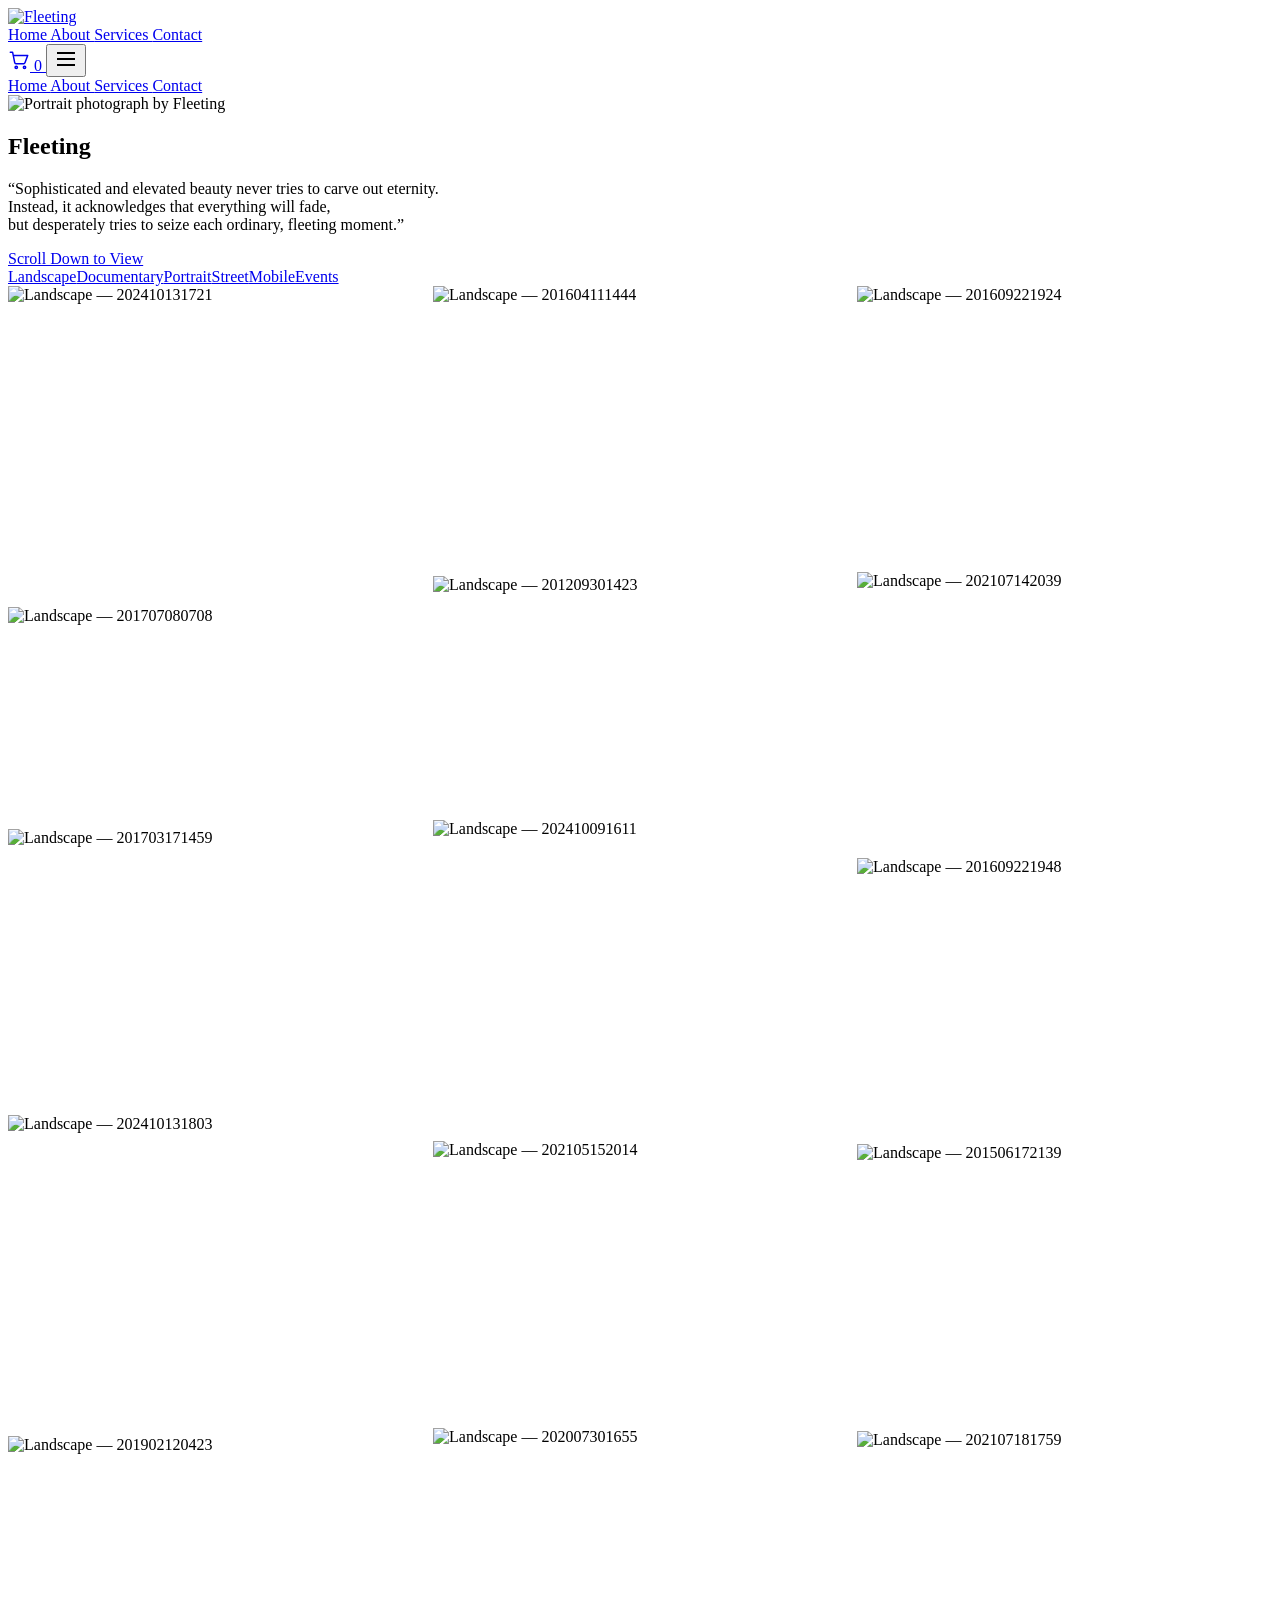
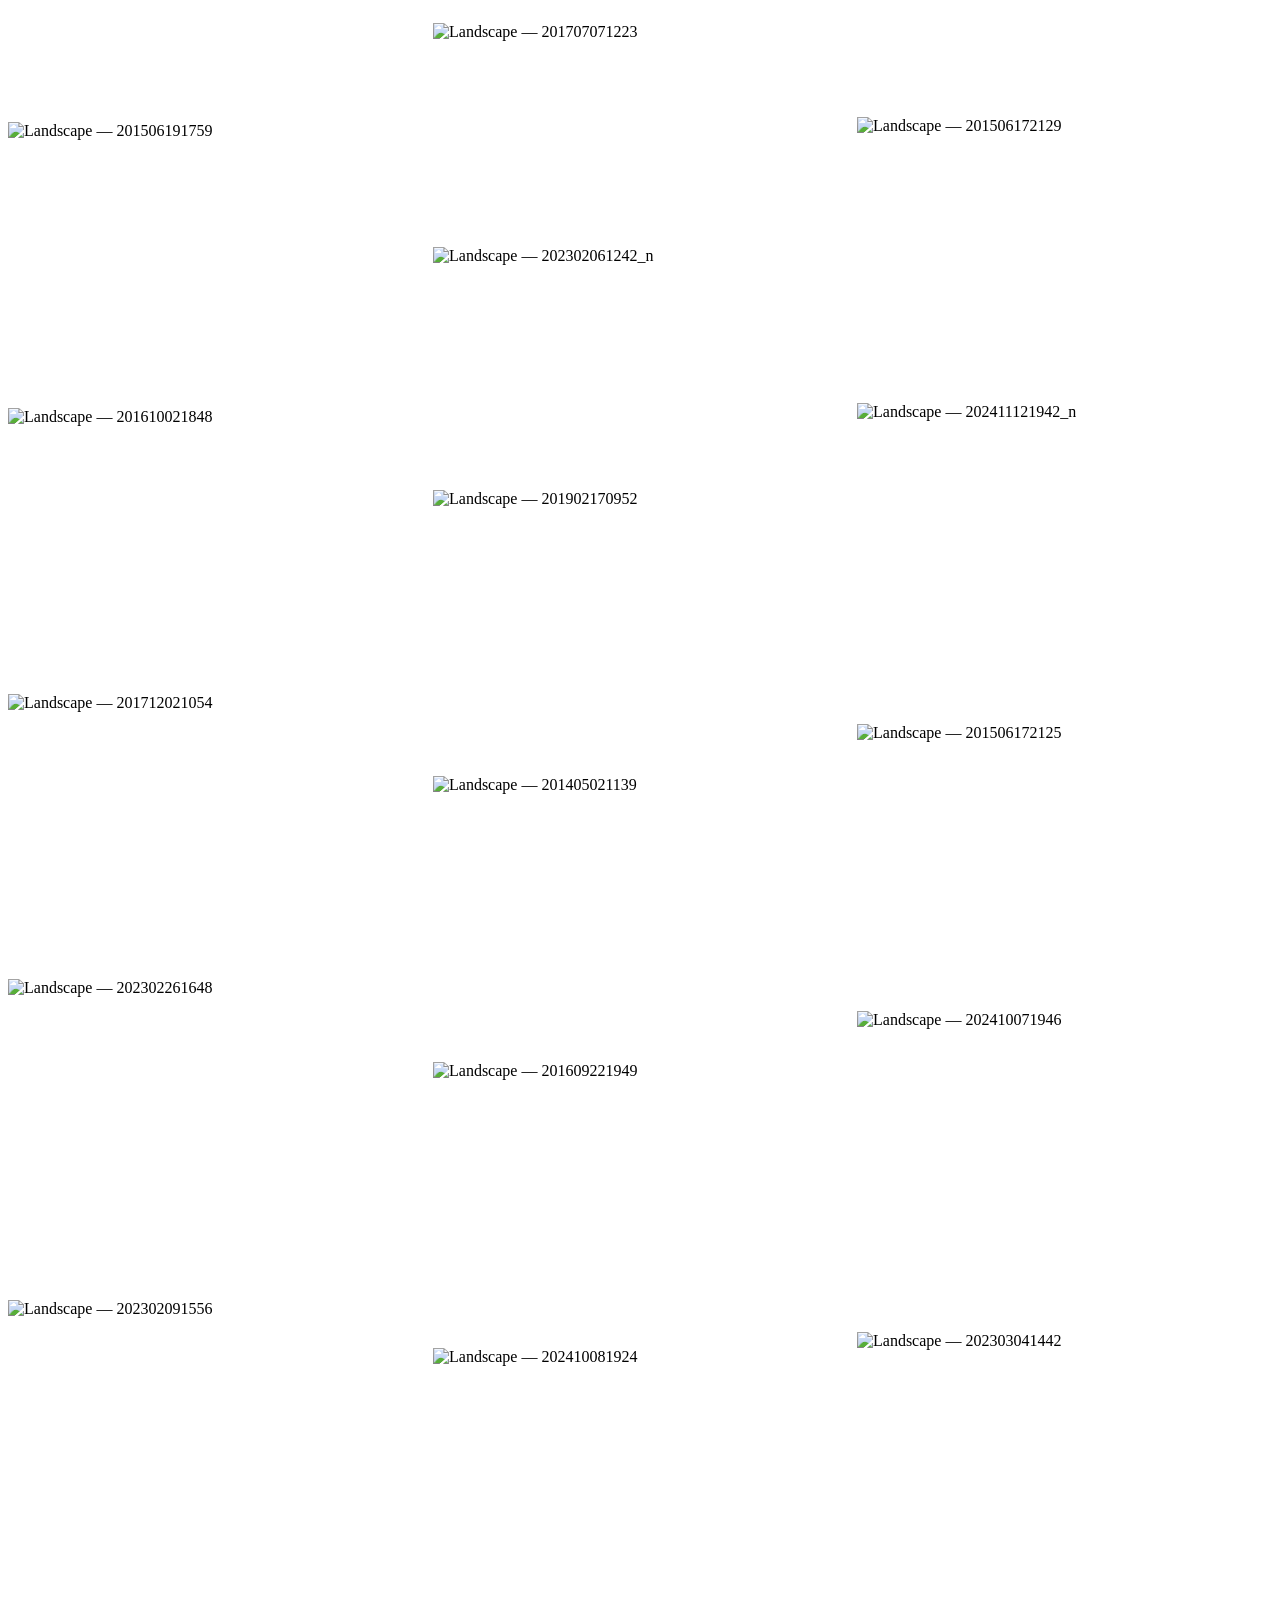
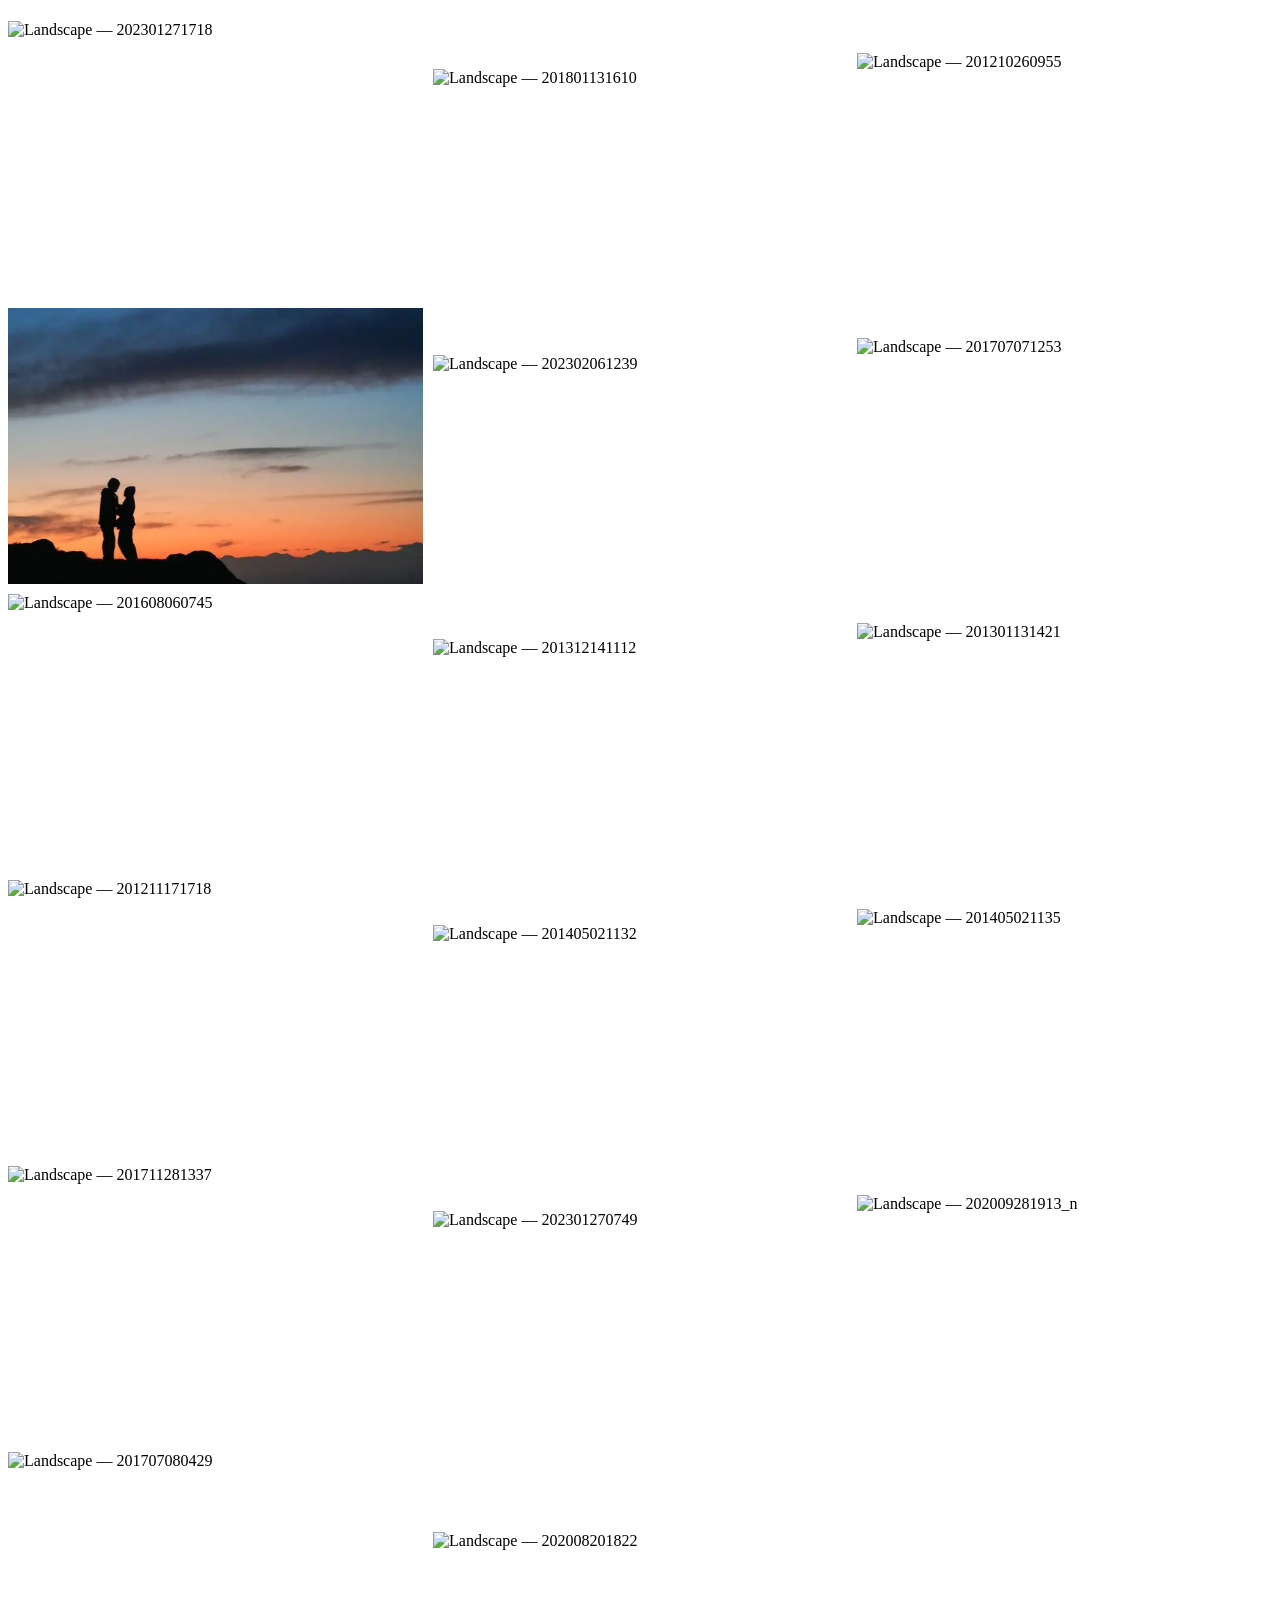
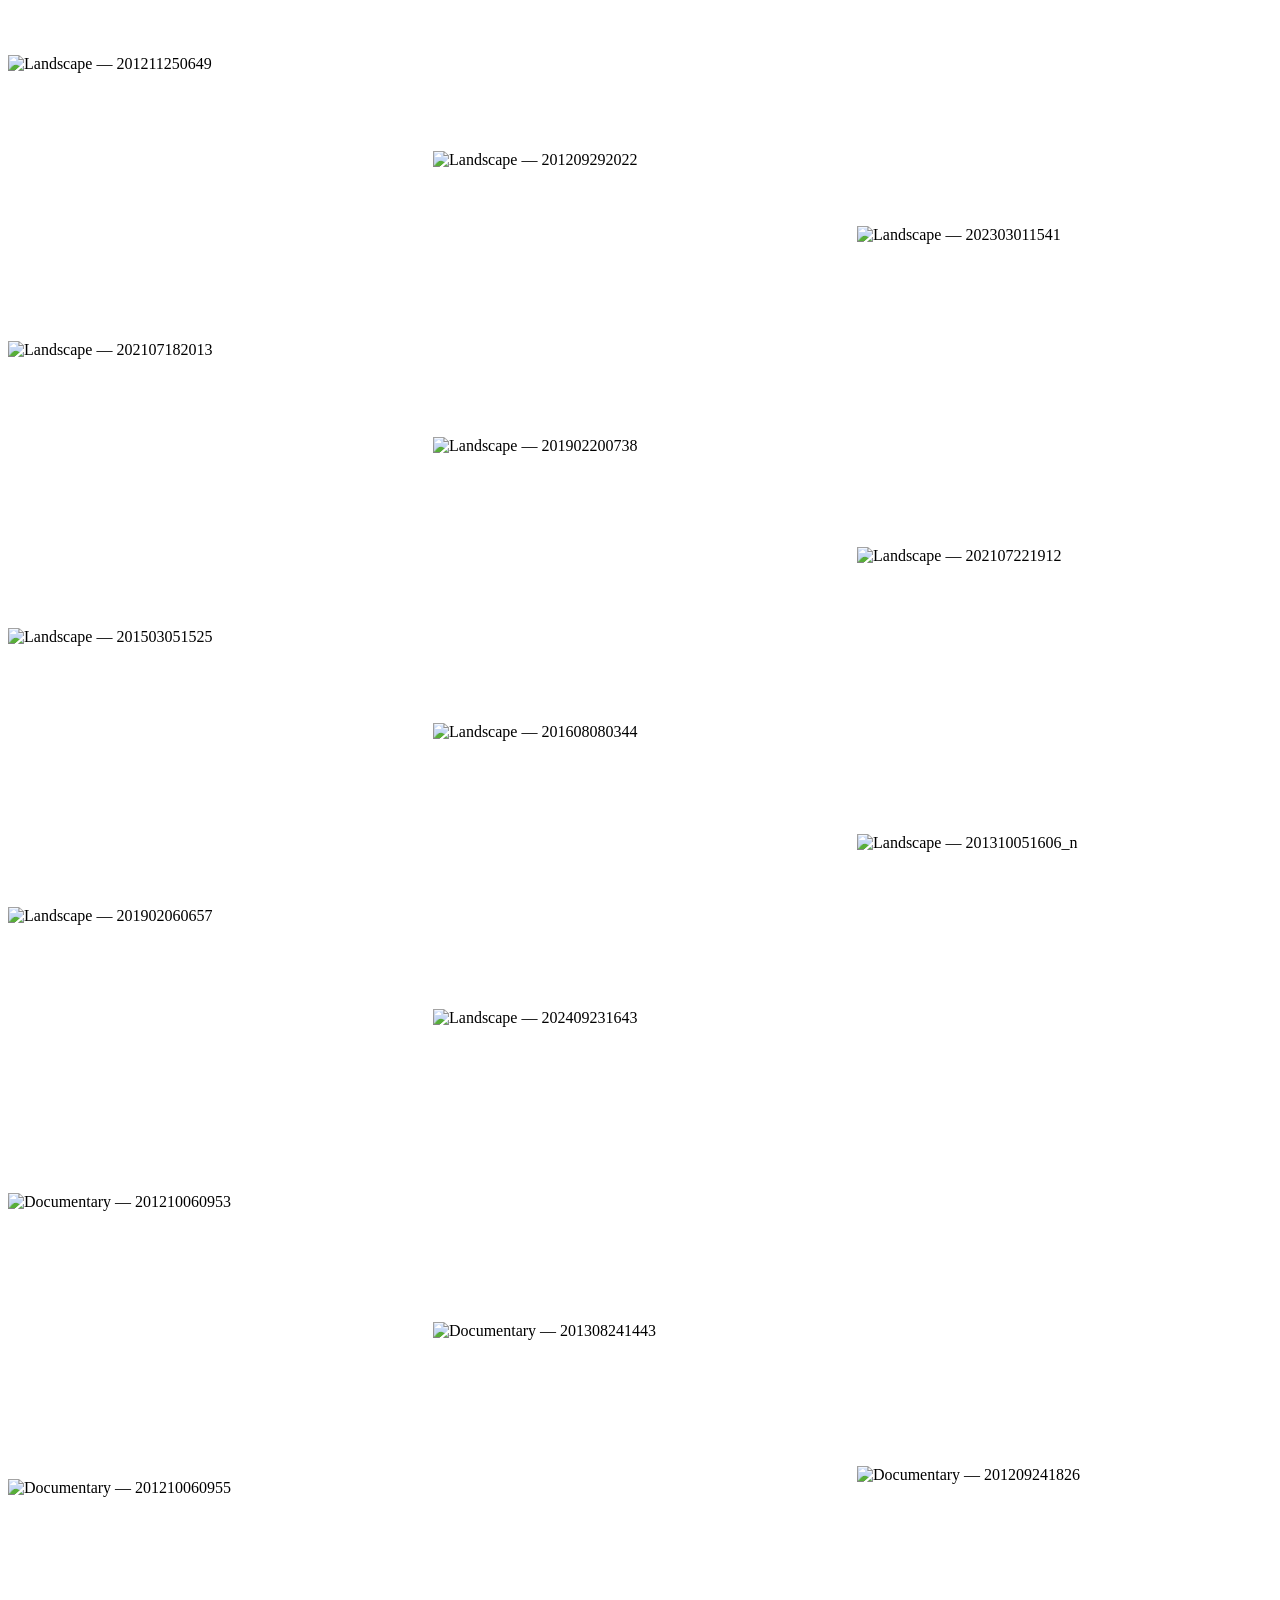
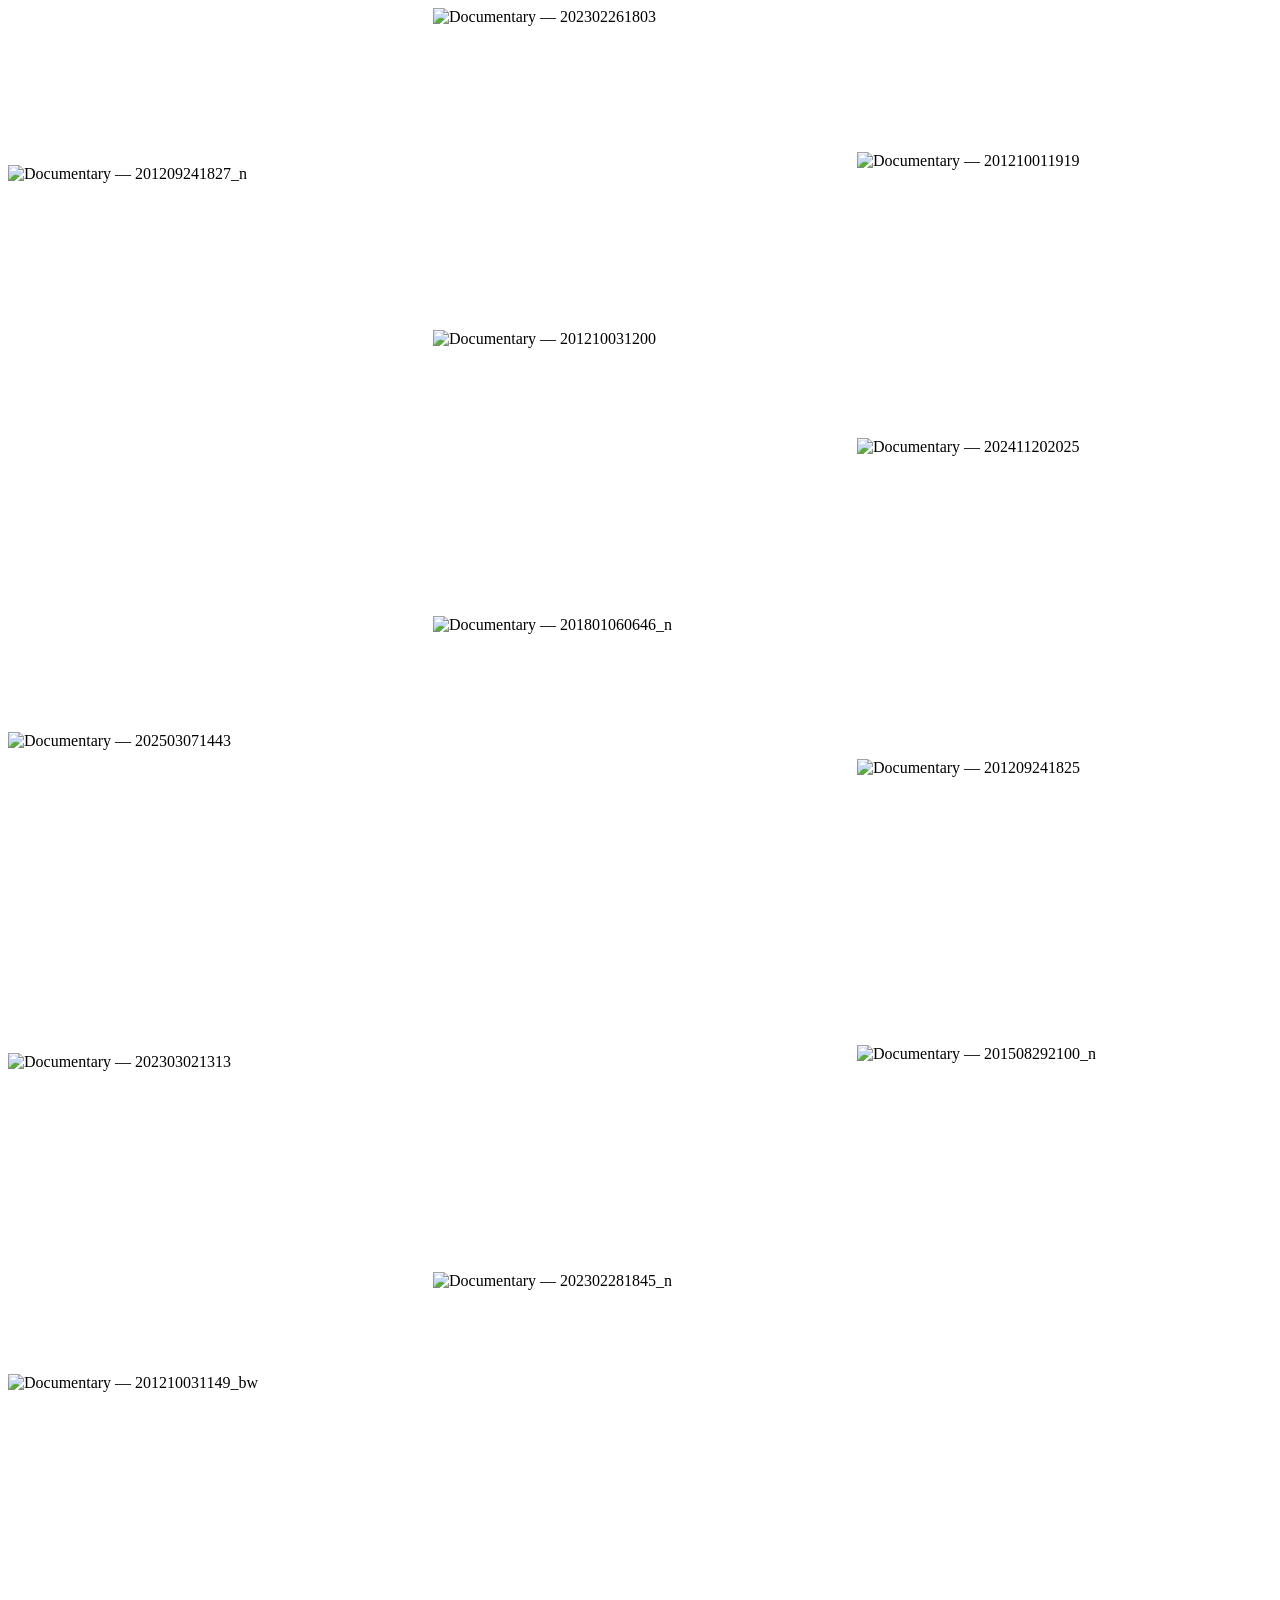
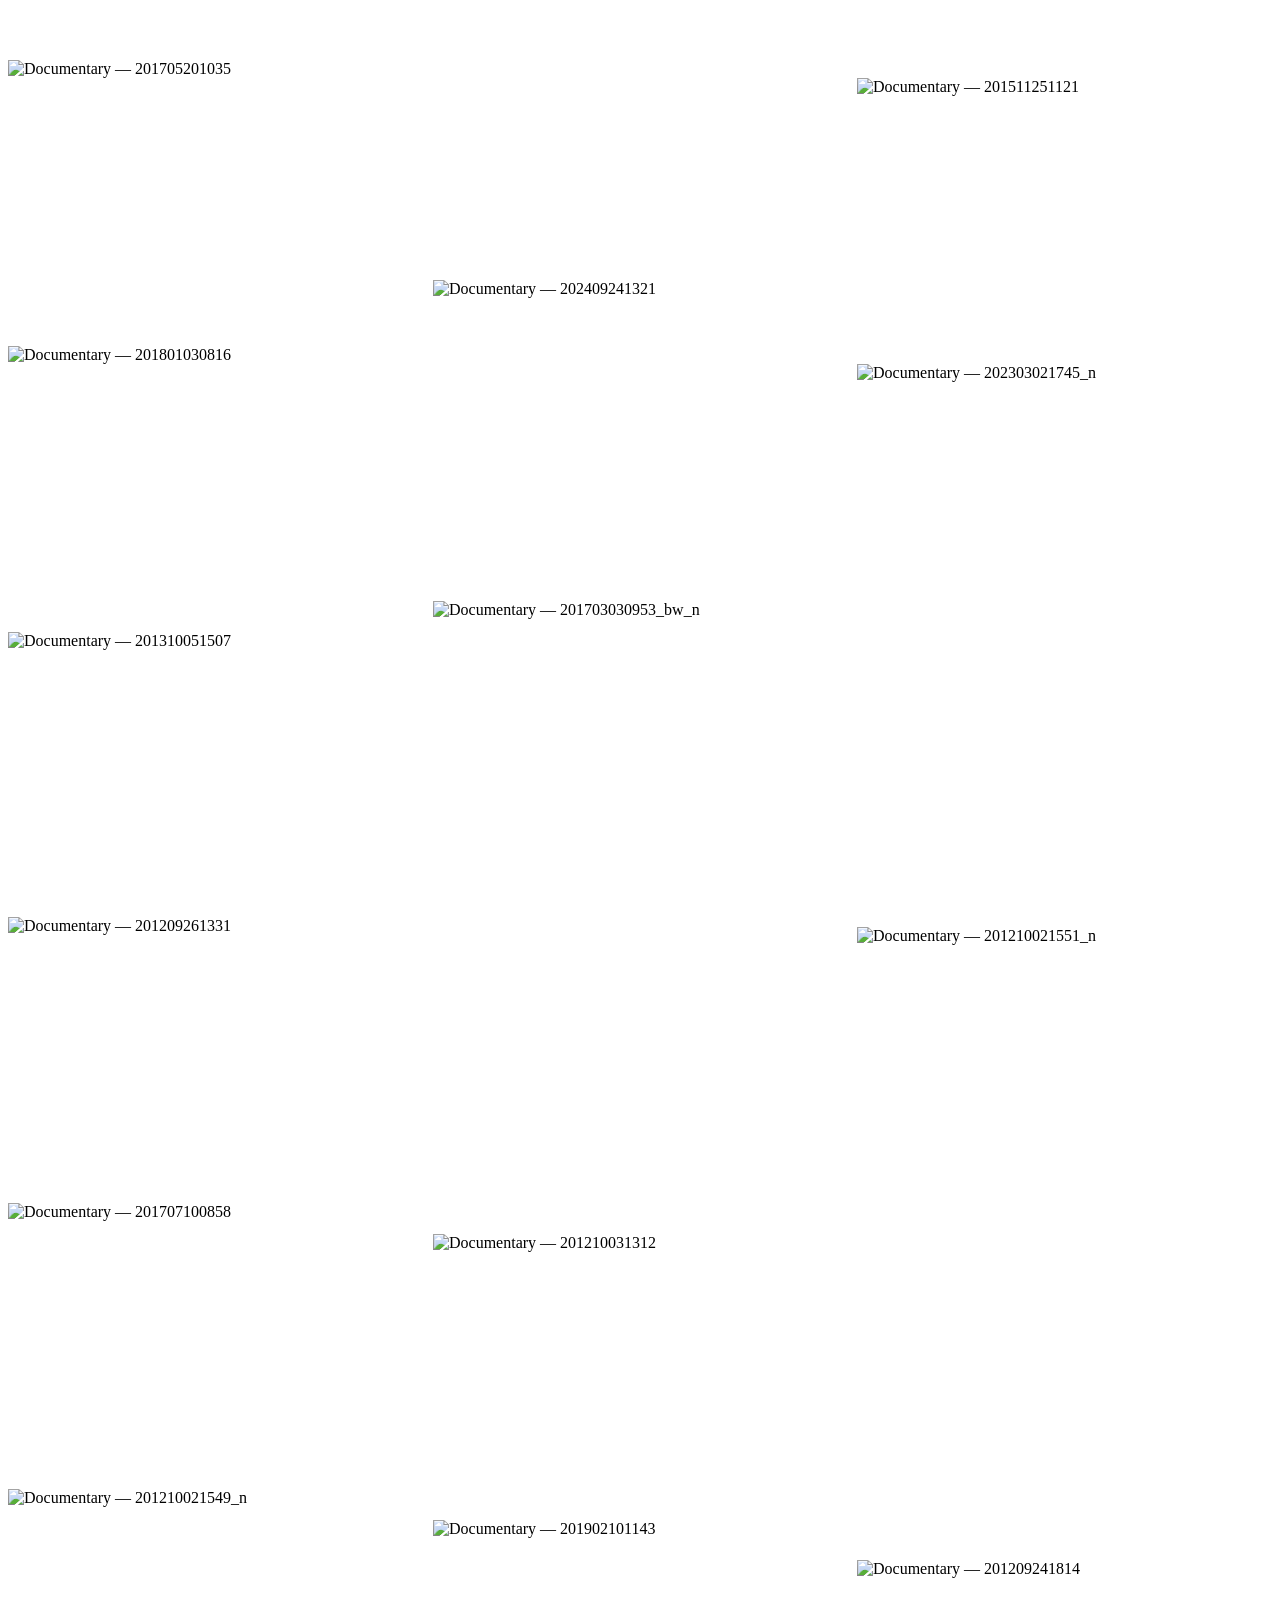
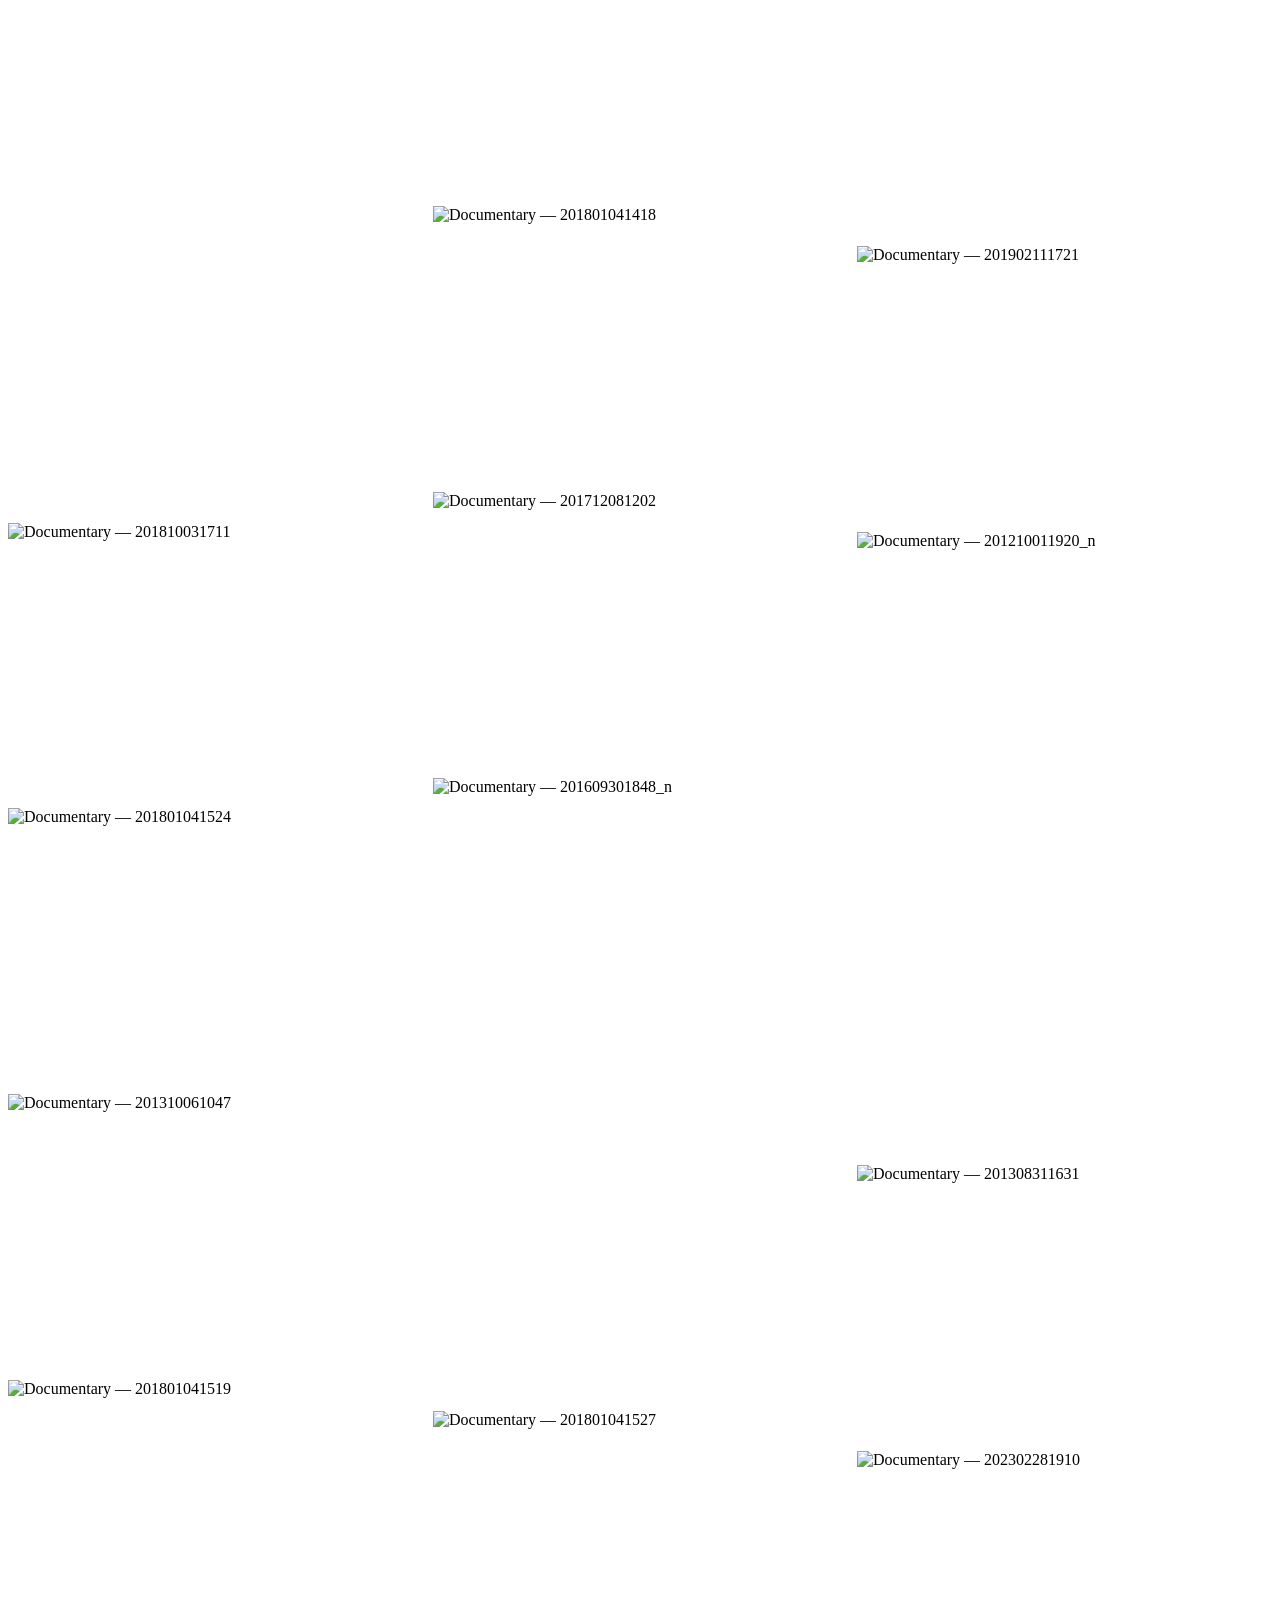
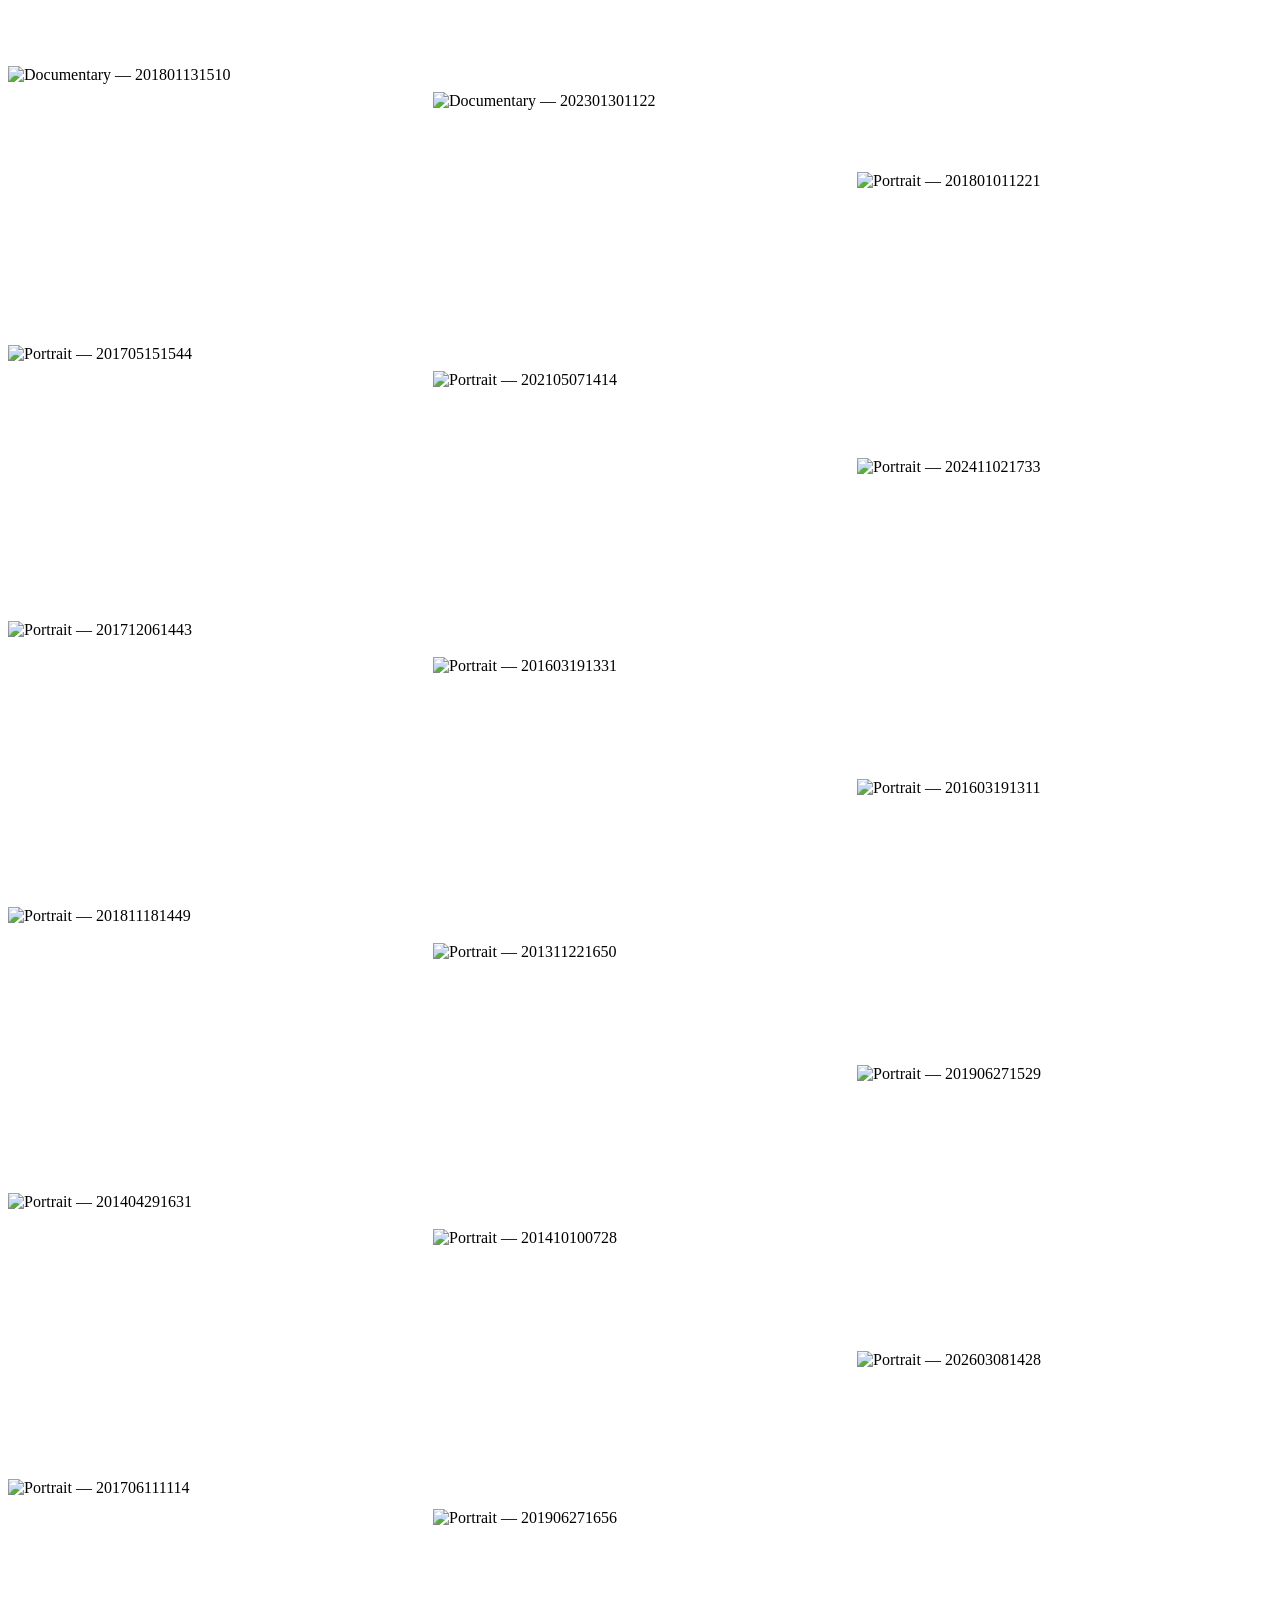
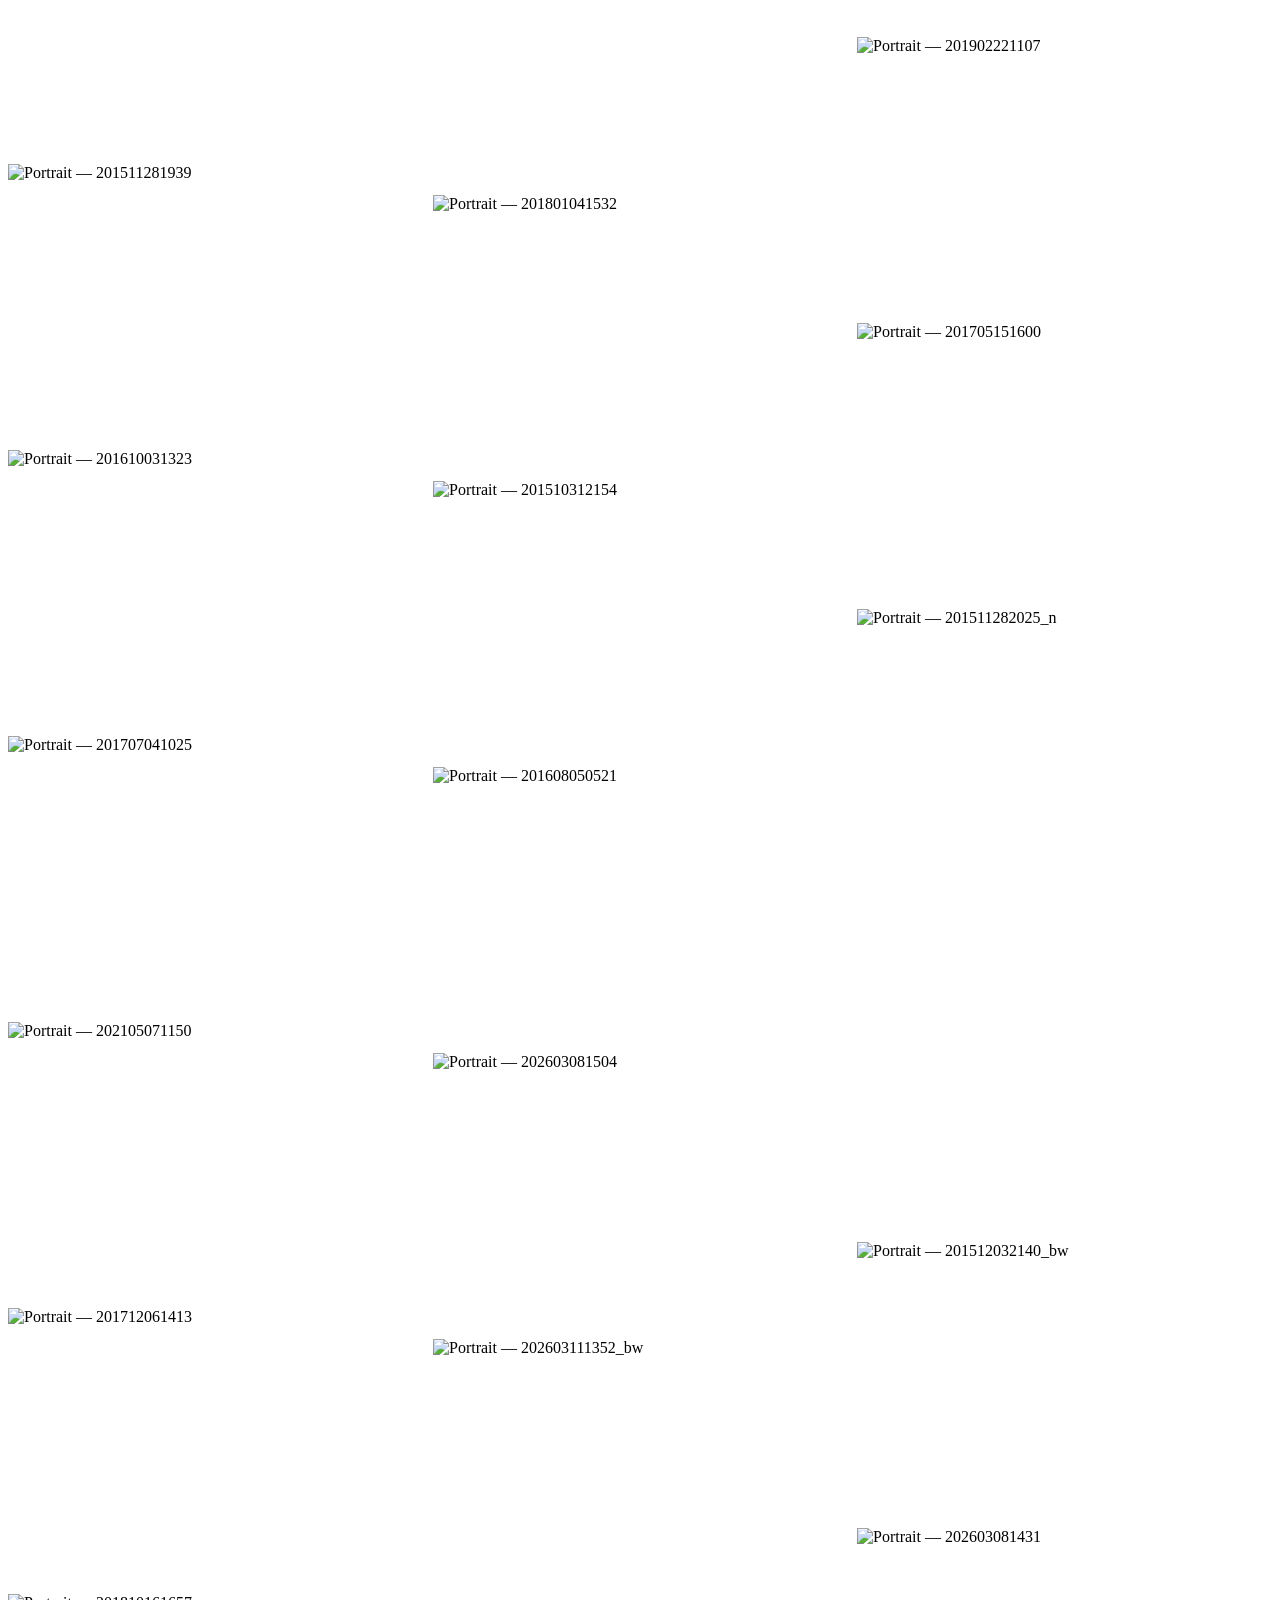
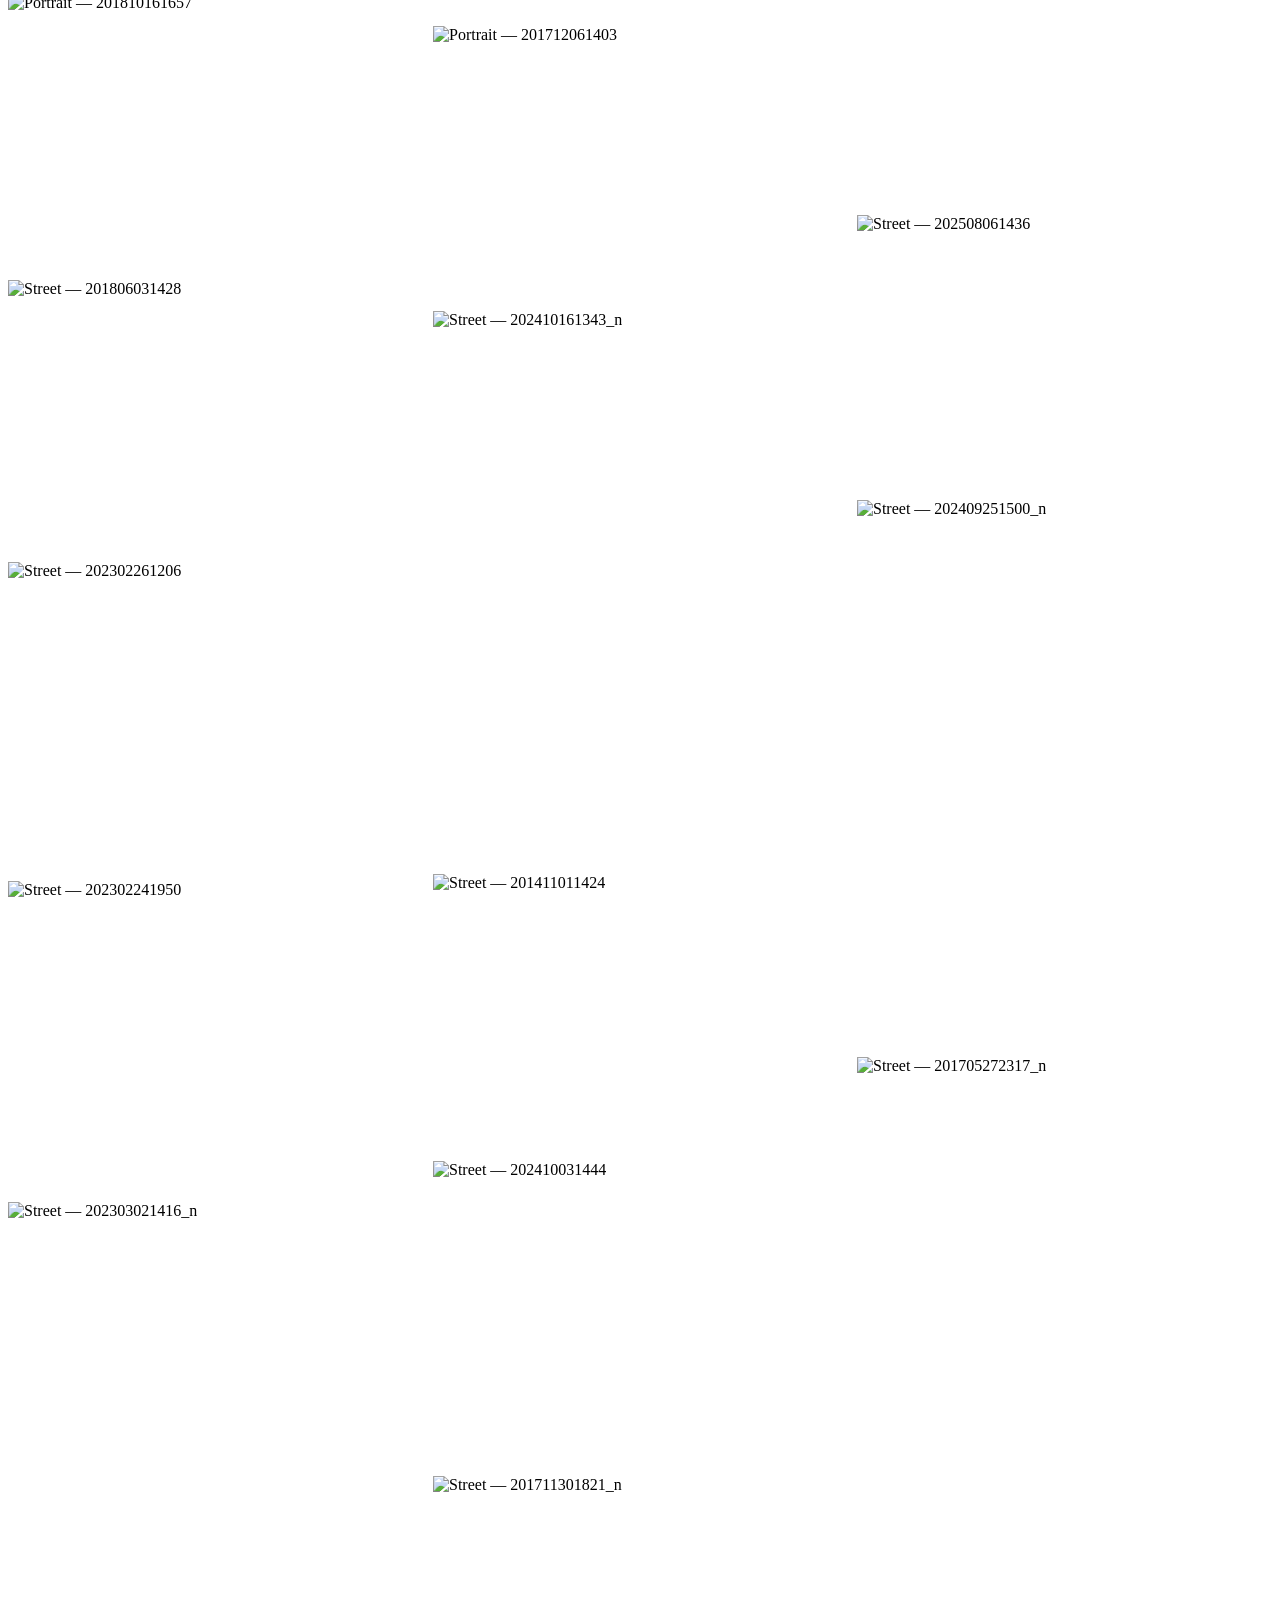
==== commit 9ef5e5ab: "Deploy site-v2 build 20260531-012959" ====
--- a/index.html
+++ b/index.html
@@ -1,5 +1,5 @@
-<!DOCTYPE html><html lang="en-NZ"> <head><meta charset="UTF-8"><meta name="viewport" content="width=device-width, initial-scale=1.0"><meta name="generator" content="Astro v6.3.8"><title>Moments NZ</title><meta name="description" content="Photography portfolio by Eterno — Landscape, Documentary, Portrait, Street, Mobile and Events photography."><link rel="canonical" href="https://momentsnz.com/"><!-- Open Graph --><meta property="og:type" content="website"><meta property="og:site_name" content="Moments NZ"><meta property="og:title" content="Moments NZ"><meta property="og:description" content="Photography portfolio by Eterno — Landscape, Documentary, Portrait, Street, Mobile and Events photography."><meta property="og:url" content="https://momentsnz.com/"><meta property="og:image" content="https://momentsnz.com/og-cover.jpg"><!-- Twitter --><meta name="twitter:card" content="summary_large_image"><meta name="twitter:title" content="Moments NZ"><meta name="twitter:description" content="Photography portfolio by Eterno — Landscape, Documentary, Portrait, Street, Mobile and Events photography."><meta name="twitter:image" content="https://momentsnz.com/og-cover.jpg"><!-- Fonts --><link rel="preconnect" href="https://fonts.googleapis.com"><link rel="preconnect" href="https://fonts.gstatic.com" crossorigin><link rel="stylesheet" href="https://fonts.googleapis.com/css2?family=Inter:wght@400;500;600&family=Playfair+Display:ital,wght@0,400;0,500;0,700;1,400&display=swap"><link rel="icon" type="image/svg+xml" href="/favicon.svg"><link rel="apple-touch-icon" href="/favicon.svg"><link rel="stylesheet" href="/_astro/Base.XvOzVbIb.css">
+<!DOCTYPE html><html lang="en-NZ"> <head><meta charset="UTF-8"><meta name="viewport" content="width=device-width, initial-scale=1.0"><meta name="generator" content="Astro v6.3.8"><title>Fleeting</title><meta name="description" content="Photography portfolio by Eterno — Landscape, Documentary, Portrait, Street, Mobile and Events photography."><link rel="canonical" href="https://fleeting.nz/"><!-- Open Graph --><meta property="og:type" content="website"><meta property="og:site_name" content="Fleeting"><meta property="og:title" content="Fleeting"><meta property="og:description" content="Photography portfolio by Eterno — Landscape, Documentary, Portrait, Street, Mobile and Events photography."><meta property="og:url" content="https://fleeting.nz/"><meta property="og:image" content="https://fleeting.nz/og-cover.jpg"><!-- Twitter --><meta name="twitter:card" content="summary_large_image"><meta name="twitter:title" content="Fleeting"><meta name="twitter:description" content="Photography portfolio by Eterno — Landscape, Documentary, Portrait, Street, Mobile and Events photography."><meta name="twitter:image" content="https://fleeting.nz/og-cover.jpg"><!-- Fonts --><link rel="preconnect" href="https://fonts.googleapis.com"><link rel="preconnect" href="https://fonts.gstatic.com" crossorigin><link rel="stylesheet" href="https://fonts.googleapis.com/css2?family=Inter:wght@400;500;600&family=Playfair+Display:ital,wght@0,400;0,500;0,700;1,400&display=swap"><link rel="icon" type="image/svg+xml" href="/favicon.svg"><link rel="apple-touch-icon" href="/favicon.svg"><link rel="stylesheet" href="/_astro/Base.XvOzVbIb.css">
 <style>.masonry-js[data-astro-cid-j7pv25f6]{position:relative;width:100%}.masonry-js[data-astro-cid-j7pv25f6] .jg-item[data-astro-cid-j7pv25f6]{position:absolute;top:0;left:0;margin:0;will-change:transform}.masonry-js[data-astro-cid-j7pv25f6] .jg-item[data-astro-cid-j7pv25f6] picture[data-astro-cid-j7pv25f6],.masonry-js[data-astro-cid-j7pv25f6] .jg-item[data-astro-cid-j7pv25f6] img[data-astro-cid-j7pv25f6]{display:block;width:100%;height:100%}
-</style></head> <body> <header id="site-header" class="fixed top-0 inset-x-0 z-40 transition-colors duration-300" data-transparent="true" data-astro-cid-3ef6ksr2> <div class="container-w flex items-center justify-between h-16 md:h-20" data-astro-cid-3ef6ksr2> <a href="/" class="flex items-center" aria-label="Moments NZ home" data-astro-cid-3ef6ksr2> <img src="/logo-light.png" alt="Moments NZ" class="h-8 md:h-10 w-auto" data-astro-cid-3ef6ksr2> </a> <div class="flex items-center gap-3 md:gap-6" data-astro-cid-3ef6ksr2> <nav class="hidden md:flex gap-8 items-center text-[11px] tracking-[0.2em] uppercase" data-astro-cid-3ef6ksr2> <a href="/" class="text-white/85 hover:text-[var(--color-accent)] transition-colors text-[var(--color-accent)]" data-astro-cid-3ef6ksr2> Home </a><a href="/about/" class="text-white/85 hover:text-[var(--color-accent)] transition-colors" data-astro-cid-3ef6ksr2> About </a><a href="/services/" class="text-white/85 hover:text-[var(--color-accent)] transition-colors" data-astro-cid-3ef6ksr2> Services </a><a href="/contact/" class="text-white/85 hover:text-[var(--color-accent)] transition-colors" data-astro-cid-3ef6ksr2> Contact </a> </nav> <a href="/cart/" id="cart-link" class="relative text-white/85 hover:text-[var(--color-accent)] transition-colors p-1" aria-label="Cart" data-astro-cid-3ef6ksr2> <svg width="22" height="22" viewBox="0 0 24 24" fill="none" stroke="currentColor" stroke-width="1.6" stroke-linecap="round" stroke-linejoin="round" data-astro-cid-3ef6ksr2> <circle cx="9" cy="20" r="1.3" data-astro-cid-3ef6ksr2></circle><circle cx="18" cy="20" r="1.3" data-astro-cid-3ef6ksr2></circle> <path d="M2.5 3.5H5l2.3 11.4a1.4 1.4 0 0 0 1.4 1.1h8.4a1.4 1.4 0 0 0 1.4-1.1L21.5 7H6" data-astro-cid-3ef6ksr2></path> </svg> <span id="cart-count" class="hidden absolute -top-0.5 -right-0.5 min-w-[16px] h-4 px-1 rounded-full bg-[var(--color-accent)] text-white text-[10px] font-semibold leading-4 text-center" data-astro-cid-3ef6ksr2>0</span> </a> <button id="menu-toggle" class="md:hidden text-white p-2" aria-label="Toggle menu" aria-expanded="false" data-astro-cid-3ef6ksr2> <svg width="24" height="24" viewBox="0 0 24 24" fill="none" stroke="currentColor" stroke-width="2" data-astro-cid-3ef6ksr2> <path d="M3 6h18M3 12h18M3 18h18" data-astro-cid-3ef6ksr2></path> </svg> </button> </div> </div> <div id="mobile-menu" class="md:hidden hidden bg-[var(--color-bg-dark)] border-t border-white/10" data-astro-cid-3ef6ksr2> <nav class="container-w flex flex-col py-4 gap-3 text-[12px] tracking-[0.2em] uppercase" data-astro-cid-3ef6ksr2> <a href="/" class="text-white/85 hover:text-[var(--color-accent)] py-2" data-astro-cid-3ef6ksr2> Home </a><a href="/about/" class="text-white/85 hover:text-[var(--color-accent)] py-2" data-astro-cid-3ef6ksr2> About </a><a href="/services/" class="text-white/85 hover:text-[var(--color-accent)] py-2" data-astro-cid-3ef6ksr2> Services </a><a href="/contact/" class="text-white/85 hover:text-[var(--color-accent)] py-2" data-astro-cid-3ef6ksr2> Contact </a> </nav> </div> </header>  <script type="module" src="/_astro/Header.astro_astro_type_script_index_0_lang.yC3cG8ai.js"></script> <main>  <section class="relative w-full overflow-hidden bg-black h-screen"> <picture id="hero-pic" class="absolute inset-0"> <source id="hero-source" srcset="/photos/Documentary/202411202025-full.webp" type="image/webp"> <img id="hero-img" src="/photos/Documentary/202411202025-full.jpg" alt="Documentary photograph by Moments NZ" class="protected w-full h-full object-cover" loading="eager" fetchpriority="high"> </picture> <div class="absolute inset-0 bg-gradient-to-b from-black/40 via-black/30 to-black/70"></div> <div class="relative z-10 container-w h-full flex flex-col justify-center items-center text-center text-white pt-16"> <h1 class="font-serif text-[clamp(2.5rem,6vw,5rem)] leading-tight mb-6">Moments NZ</h1> <p class="italic text-base md:text-lg max-w-2xl text-white/85 mb-12 md:mb-16 leading-relaxed"> “Sophisticated and elevated beauty never tries to carve out eternity.<br>Instead, it acknowledges that everything will fade,<br>but desperately tries to seize each ordinary, fleeting moment.” </p> <a href="#cat-landscape" class="btn-primary">Scroll Down to View</a> </div> <script type="application/json" id="hero-pool">[{"webp":"/photos/Documentary/201209241814-full.webp","jpg":"/photos/Documentary/201209241814-full.jpg","cat":"Documentary"},{"webp":"/photos/Documentary/201209241825-full.webp","jpg":"/photos/Documentary/201209241825-full.jpg","cat":"Documentary"},{"webp":"/photos/Documentary/201209241826-full.webp","jpg":"/photos/Documentary/201209241826-full.jpg","cat":"Documentary"},{"webp":"/photos/Documentary/201209261331-full.webp","jpg":"/photos/Documentary/201209261331-full.jpg","cat":"Documentary"},{"webp":"/photos/Documentary/201210011919-full.webp","jpg":"/photos/Documentary/201210011919-full.jpg","cat":"Documentary"},{"webp":"/photos/Documentary/201210031149_bw-full.webp","jpg":"/photos/Documentary/201210031149_bw-full.jpg","cat":"Documentary"},{"webp":"/photos/Documentary/201210031200-full.webp","jpg":"/photos/Documentary/201210031200-full.jpg","cat":"Documentary"},{"webp":"/photos/Documentary/201210031312-full.webp","jpg":"/photos/Documentary/201210031312-full.jpg","cat":"Documentary"},{"webp":"/photos/Documentary/201210060953-full.webp","jpg":"/photos/Documentary/201210060953-full.jpg","cat":"Documentary"},{"webp":"/photos/Documentary/201210060955-full.webp","jpg":"/photos/Documentary/201210060955-full.jpg","cat":"Documentary"},{"webp":"/photos/Documentary/201308241443-full.webp","jpg":"/photos/Documentary/201308241443-full.jpg","cat":"Documentary"},{"webp":"/photos/Documentary/201308311631-full.webp","jpg":"/photos/Documentary/201308311631-full.jpg","cat":"Documentary"},{"webp":"/photos/Documentary/201310051507-full.webp","jpg":"/photos/Documentary/201310051507-full.jpg","cat":"Documentary"},{"webp":"/photos/Documentary/201310061047-full.webp","jpg":"/photos/Documentary/201310061047-full.jpg","cat":"Documentary"},{"webp":"/photos/Documentary/201511251121-full.webp","jpg":"/photos/Documentary/201511251121-full.jpg","cat":"Documentary"},{"webp":"/photos/Documentary/201705201035-full.webp","jpg":"/photos/Documentary/201705201035-full.jpg","cat":"Documentary"},{"webp":"/photos/Documentary/201707100858-full.webp","jpg":"/photos/Documentary/201707100858-full.jpg","cat":"Documentary"},{"webp":"/photos/Documentary/201712081202-full.webp","jpg":"/photos/Documentary/201712081202-full.jpg","cat":"Documentary"},{"webp":"/photos/Documentary/201801030816-full.webp","jpg":"/photos/Documentary/201801030816-full.jpg","cat":"Documentary"},{"webp":"/photos/Documentary/201801041418-full.webp","jpg":"/photos/Documentary/201801041418-full.jpg","cat":"Documentary"},{"webp":"/photos/Documentary/201801041519-full.webp","jpg":"/photos/Documentary/201801041519-full.jpg","cat":"Documentary"},{"webp":"/photos/Documentary/201801041524-full.webp","jpg":"/photos/Documentary/201801041524-full.jpg","cat":"Documentary"},{"webp":"/photos/Documentary/201801041527-full.webp","jpg":"/photos/Documentary/201801041527-full.jpg","cat":"Documentary"},{"webp":"/photos/Documentary/201801131510-full.webp","jpg":"/photos/Documentary/201801131510-full.jpg","cat":"Documentary"},{"webp":"/photos/Documentary/201810031711-full.webp","jpg":"/photos/Documentary/201810031711-full.jpg","cat":"Documentary"},{"webp":"/photos/Documentary/201902101143-full.webp","jpg":"/photos/Documentary/201902101143-full.jpg","cat":"Documentary"},{"webp":"/photos/Documentary/201902111721-full.webp","jpg":"/photos/Documentary/201902111721-full.jpg","cat":"Documentary"},{"webp":"/photos/Documentary/202301301122-full.webp","jpg":"/photos/Documentary/202301301122-full.jpg","cat":"Documentary"},{"webp":"/photos/Documentary/202302261803-full.webp","jpg":"/photos/Documentary/202302261803-full.jpg","cat":"Documentary"},{"webp":"/photos/Documentary/202302281910-full.webp","jpg":"/photos/Documentary/202302281910-full.jpg","cat":"Documentary"},{"webp":"/photos/Documentary/202303021313-full.webp","jpg":"/photos/Documentary/202303021313-full.jpg","cat":"Documentary"},{"webp":"/photos/Documentary/202409241321-full.webp","jpg":"/photos/Documentary/202409241321-full.jpg","cat":"Documentary"},{"webp":"/photos/Documentary/202411202025-full.webp","jpg":"/photos/Documentary/202411202025-full.jpg","cat":"Documentary"},{"webp":"/photos/Documentary/202503071443-full.webp","jpg":"/photos/Documentary/202503071443-full.jpg","cat":"Documentary"},{"webp":"/photos/Landscape/201209292022-full.webp","jpg":"/photos/Landscape/201209292022-full.jpg","cat":"Landscape"},{"webp":"/photos/Landscape/201209301423-full.webp","jpg":"/photos/Landscape/201209301423-full.jpg","cat":"Landscape"},{"webp":"/photos/Landscape/201210260955-full.webp","jpg":"/photos/Landscape/201210260955-full.jpg","cat":"Landscape"},{"webp":"/photos/Landscape/201211171718-full.webp","jpg":"/photos/Landscape/201211171718-full.jpg","cat":"Landscape"},{"webp":"/photos/Landscape/201211250649-full.webp","jpg":"/photos/Landscape/201211250649-full.jpg","cat":"Landscape"},{"webp":"/photos/Landscape/201301131421-full.webp","jpg":"/photos/Landscape/201301131421-full.jpg","cat":"Landscape"},{"webp":"/photos/Landscape/201312141112-full.webp","jpg":"/photos/Landscape/201312141112-full.jpg","cat":"Landscape"},{"webp":"/photos/Landscape/201405021132-full.webp","jpg":"/photos/Landscape/201405021132-full.jpg","cat":"Landscape"},{"webp":"/photos/Landscape/201405021135-full.webp","jpg":"/photos/Landscape/201405021135-full.jpg","cat":"Landscape"},{"webp":"/photos/Landscape/201405021139-full.webp","jpg":"/photos/Landscape/201405021139-full.jpg","cat":"Landscape"},{"webp":"/photos/Landscape/201503051525-full.webp","jpg":"/photos/Landscape/201503051525-full.jpg","cat":"Landscape"},{"webp":"/photos/Landscape/201506172125-full.webp","jpg":"/photos/Landscape/201506172125-full.jpg","cat":"Landscape"},{"webp":"/photos/Landscape/201506172129-full.webp","jpg":"/photos/Landscape/201506172129-full.jpg","cat":"Landscape"},{"webp":"/photos/Landscape/201506172139-full.webp","jpg":"/photos/Landscape/201506172139-full.jpg","cat":"Landscape"},{"webp":"/photos/Landscape/201506191759-full.webp","jpg":"/photos/Landscape/201506191759-full.jpg","cat":"Landscape"},{"webp":"/photos/Landscape/201604111444-full.webp","jpg":"/photos/Landscape/201604111444-full.jpg","cat":"Landscape"},{"webp":"/photos/Landscape/201608060745-full.webp","jpg":"/photos/Landscape/201608060745-full.jpg","cat":"Landscape"},{"webp":"/photos/Landscape/201608080344-full.webp","jpg":"/photos/Landscape/201608080344-full.jpg","cat":"Landscape"},{"webp":"/photos/Landscape/201609221924-full.webp","jpg":"/photos/Landscape/201609221924-full.jpg","cat":"Landscape"},{"webp":"/photos/Landscape/201609221948-full.webp","jpg":"/photos/Landscape/201609221948-full.jpg","cat":"Landscape"},{"webp":"/photos/Landscape/201609221949-full.webp","jpg":"/photos/Landscape/201609221949-full.jpg","cat":"Landscape"},{"webp":"/photos/Landscape/201610021848-full.webp","jpg":"/photos/Landscape/201610021848-full.jpg","cat":"Landscape"},{"webp":"/photos/Landscape/201703171459-full.webp","jpg":"/photos/Landscape/201703171459-full.jpg","cat":"Landscape"},{"webp":"/photos/Landscape/201707071223-full.webp","jpg":"/photos/Landscape/201707071223-full.jpg","cat":"Landscape"},{"webp":"/photos/Landscape/201707071253-full.webp","jpg":"/photos/Landscape/201707071253-full.jpg","cat":"Landscape"},{"webp":"/photos/Landscape/201707080429-full.webp","jpg":"/photos/Landscape/201707080429-full.jpg","cat":"Landscape"},{"webp":"/photos/Landscape/201707080708-full.webp","jpg":"/photos/Landscape/201707080708-full.jpg","cat":"Landscape"},{"webp":"/photos/Landscape/201711281337-full.webp","jpg":"/photos/Landscape/201711281337-full.jpg","cat":"Landscape"},{"webp":"/photos/Landscape/201712021054-full.webp","jpg":"/photos/Landscape/201712021054-full.jpg","cat":"Landscape"},{"webp":"/photos/Landscape/201801131610-full.webp","jpg":"/photos/Landscape/201801131610-full.jpg","cat":"Landscape"},{"webp":"/photos/Landscape/201902060657-full.webp","jpg":"/photos/Landscape/201902060657-full.jpg","cat":"Landscape"},{"webp":"/photos/Landscape/201902120423-full.webp","jpg":"/photos/Landscape/201902120423-full.jpg","cat":"Landscape"},{"webp":"/photos/Landscape/201902170952-full.webp","jpg":"/photos/Landscape/201902170952-full.jpg","cat":"Landscape"},{"webp":"/photos/Landscape/201902200738-full.webp","jpg":"/photos/Landscape/201902200738-full.jpg","cat":"Landscape"},{"webp":"/photos/Landscape/202007301655-full.webp","jpg":"/photos/Landscape/202007301655-full.jpg","cat":"Landscape"},{"webp":"/photos/Landscape/202008201822-full.webp","jpg":"/photos/Landscape/202008201822-full.jpg","cat":"Landscape"},{"webp":"/photos/Landscape/202105152014-full.webp","jpg":"/photos/Landscape/202105152014-full.jpg","cat":"Landscape"},{"webp":"/photos/Landscape/202107142039-full.webp","jpg":"/photos/Landscape/202107142039-full.jpg","cat":"Landscape"},{"webp":"/photos/Landscape/202107181759-full.webp","jpg":"/photos/Landscape/202107181759-full.jpg","cat":"Landscape"},{"webp":"/photos/Landscape/202107182013-full.webp","jpg":"/photos/Landscape/202107182013-full.jpg","cat":"Landscape"},{"webp":"/photos/Landscape/202107221912-full.webp","jpg":"/photos/Landscape/202107221912-full.jpg","cat":"Landscape"},{"webp":"/photos/Landscape/202301270749-full.webp","jpg":"/photos/Landscape/202301270749-full.jpg","cat":"Landscape"},{"webp":"/photos/Landscape/202301271718-full.webp","jpg":"/photos/Landscape/202301271718-full.jpg","cat":"Landscape"},{"webp":"/photos/Landscape/202302061239-full.webp","jpg":"/photos/Landscape/202302061239-full.jpg","cat":"Landscape"},{"webp":"/photos/Landscape/202302091556-full.webp","jpg":"/photos/Landscape/202302091556-full.jpg","cat":"Landscape"},{"webp":"/photos/Landscape/202302261648-full.webp","jpg":"/photos/Landscape/202302261648-full.jpg","cat":"Landscape"},{"webp":"/photos/Landscape/202303011541-full.webp","jpg":"/photos/Landscape/202303011541-full.jpg","cat":"Landscape"},{"webp":"/photos/Landscape/202303041442-full.webp","jpg":"/photos/Landscape/202303041442-full.jpg","cat":"Landscape"},{"webp":"/photos/Landscape/202409231643-full.webp","jpg":"/photos/Landscape/202409231643-full.jpg","cat":"Landscape"},{"webp":"/photos/Landscape/202410071946-full.webp","jpg":"/photos/Landscape/202410071946-full.jpg","cat":"Landscape"},{"webp":"/photos/Landscape/202410081924-full.webp","jpg":"/photos/Landscape/202410081924-full.jpg","cat":"Landscape"},{"webp":"/photos/Landscape/202410091611-full.webp","jpg":"/photos/Landscape/202410091611-full.jpg","cat":"Landscape"},{"webp":"/photos/Landscape/202410131721-full.webp","jpg":"/photos/Landscape/202410131721-full.jpg","cat":"Landscape"},{"webp":"/photos/Landscape/202410131803-full.webp","jpg":"/photos/Landscape/202410131803-full.jpg","cat":"Landscape"},{"webp":"/photos/Portrait/201311221650-full.webp","jpg":"/photos/Portrait/201311221650-full.jpg","cat":"Portrait"},{"webp":"/photos/Portrait/201404291631-full.webp","jpg":"/photos/Portrait/201404291631-full.jpg","cat":"Portrait"},{"webp":"/photos/Portrait/201410100728-full.webp","jpg":"/photos/Portrait/201410100728-full.jpg","cat":"Portrait"},{"webp":"/photos/Portrait/201510312154-full.webp","jpg":"/photos/Portrait/201510312154-full.jpg","cat":"Portrait"},{"webp":"/photos/Portrait/201511281939-full.webp","jpg":"/photos/Portrait/201511281939-full.jpg","cat":"Portrait"},{"webp":"/photos/Portrait/201512032140_bw-full.webp","jpg":"/photos/Portrait/201512032140_bw-full.jpg","cat":"Portrait"},{"webp":"/photos/Portrait/201603191311-full.webp","jpg":"/photos/Portrait/201603191311-full.jpg","cat":"Portrait"},{"webp":"/photos/Portrait/201603191331-full.webp","jpg":"/photos/Portrait/201603191331-full.jpg","cat":"Portrait"},{"webp":"/photos/Portrait/201608050521-full.webp","jpg":"/photos/Portrait/201608050521-full.jpg","cat":"Portrait"},{"webp":"/photos/Portrait/201610031323-full.webp","jpg":"/photos/Portrait/201610031323-full.jpg","cat":"Portrait"},{"webp":"/photos/Portrait/201705151544-full.webp","jpg":"/photos/Portrait/201705151544-full.jpg","cat":"Portrait"},{"webp":"/photos/Portrait/201705151600-full.webp","jpg":"/photos/Portrait/201705151600-full.jpg","cat":"Portrait"},{"webp":"/photos/Portrait/201706111114-full.webp","jpg":"/photos/Portrait/201706111114-full.jpg","cat":"Portrait"},{"webp":"/photos/Portrait/201707041025-full.webp","jpg":"/photos/Portrait/201707041025-full.jpg","cat":"Portrait"},{"webp":"/photos/Portrait/201712061403-full.webp","jpg":"/photos/Portrait/201712061403-full.jpg","cat":"Portrait"},{"webp":"/photos/Portrait/201712061413-full.webp","jpg":"/photos/Portrait/201712061413-full.jpg","cat":"Portrait"},{"webp":"/photos/Portrait/201712061443-full.webp","jpg":"/photos/Portrait/201712061443-full.jpg","cat":"Portrait"},{"webp":"/photos/Portrait/201801011221-full.webp","jpg":"/photos/Portrait/201801011221-full.jpg","cat":"Portrait"},{"webp":"/photos/Portrait/201801041532-full.webp","jpg":"/photos/Portrait/201801041532-full.jpg","cat":"Portrait"},{"webp":"/photos/Portrait/201810161657-full.webp","jpg":"/photos/Portrait/201810161657-full.jpg","cat":"Portrait"},{"webp":"/photos/Portrait/201811181449-full.webp","jpg":"/photos/Portrait/201811181449-full.jpg","cat":"Portrait"},{"webp":"/photos/Portrait/201902221107-full.webp","jpg":"/photos/Portrait/201902221107-full.jpg","cat":"Portrait"},{"webp":"/photos/Portrait/201906271529-full.webp","jpg":"/photos/Portrait/201906271529-full.jpg","cat":"Portrait"},{"webp":"/photos/Portrait/201906271656-full.webp","jpg":"/photos/Portrait/201906271656-full.jpg","cat":"Portrait"},{"webp":"/photos/Portrait/202105071150-full.webp","jpg":"/photos/Portrait/202105071150-full.jpg","cat":"Portrait"},{"webp":"/photos/Portrait/202105071414-full.webp","jpg":"/photos/Portrait/202105071414-full.jpg","cat":"Portrait"},{"webp":"/photos/Portrait/202411021733-full.webp","jpg":"/photos/Portrait/202411021733-full.jpg","cat":"Portrait"},{"webp":"/photos/Portrait/202603081428-full.webp","jpg":"/photos/Portrait/202603081428-full.jpg","cat":"Portrait"},{"webp":"/photos/Portrait/202603081431-full.webp","jpg":"/photos/Portrait/202603081431-full.jpg","cat":"Portrait"},{"webp":"/photos/Portrait/202603081504-full.webp","jpg":"/photos/Portrait/202603081504-full.jpg","cat":"Portrait"},{"webp":"/photos/Portrait/202603111352_bw-full.webp","jpg":"/photos/Portrait/202603111352_bw-full.jpg","cat":"Portrait"},{"webp":"/photos/Street/201411011424-full.webp","jpg":"/photos/Street/201411011424-full.jpg","cat":"Street"},{"webp":"/photos/Street/201604111431-full.webp","jpg":"/photos/Street/201604111431-full.jpg","cat":"Street"},{"webp":"/photos/Street/201610041825-full.webp","jpg":"/photos/Street/201610041825-full.jpg","cat":"Street"},{"webp":"/photos/Street/201707101012-full.webp","jpg":"/photos/Street/201707101012-full.jpg","cat":"Street"},{"webp":"/photos/Street/201806031428-full.webp","jpg":"/photos/Street/201806031428-full.jpg","cat":"Street"},{"webp":"/photos/Street/201911031016-full.webp","jpg":"/photos/Street/201911031016-full.jpg","cat":"Street"},{"webp":"/photos/Street/201911031042-full.webp","jpg":"/photos/Street/201911031042-full.jpg","cat":"Street"},{"webp":"/photos/Street/202302241950-full.webp","jpg":"/photos/Street/202302241950-full.jpg","cat":"Street"},{"webp":"/photos/Street/202302261206-full.webp","jpg":"/photos/Street/202302261206-full.jpg","cat":"Street"},{"webp":"/photos/Street/202302281209-full.webp","jpg":"/photos/Street/202302281209-full.jpg","cat":"Street"},{"webp":"/photos/Street/202302281916-full.webp","jpg":"/photos/Street/202302281916-full.jpg","cat":"Street"},{"webp":"/photos/Street/202410031444-full.webp","jpg":"/photos/Street/202410031444-full.jpg","cat":"Street"},{"webp":"/photos/Street/202410051107-full.webp","jpg":"/photos/Street/202410051107-full.jpg","cat":"Street"},{"webp":"/photos/Street/202411132030-full.webp","jpg":"/photos/Street/202411132030-full.jpg","cat":"Street"},{"webp":"/photos/Street/202411132228-full.webp","jpg":"/photos/Street/202411132228-full.jpg","cat":"Street"},{"webp":"/photos/Street/202502042118-full.webp","jpg":"/photos/Street/202502042118-full.jpg","cat":"Street"},{"webp":"/photos/Street/202508061436-full.webp","jpg":"/photos/Street/202508061436-full.jpg","cat":"Street"}]</script> </section> <script type="module">const n=document.getElementById("hero-pool");if(n?.textContent){const o=JSON.parse(n.textContent);if(o.length>1){const t=o[Math.floor(Math.random()*o.length)],e=document.getElementById("hero-img"),c=document.getElementById("hero-source");e.src!==new URL(t.jpg,location.href).toString()&&(c.srcset=t.webp,e.src=t.jpg,e.alt=`${t.cat} photograph by Moments NZ`)}}</script> <nav id="cat-nav" class="sticky top-16 md:top-20 z-30 bg-white/95 backdrop-blur border-b border-[var(--color-border-subtle)]" aria-label="Category navigation" data-astro-cid-j7pv25f6> <div class="container-w flex gap-0.5 md:gap-2 justify-between py-3" data-astro-cid-j7pv25f6> <a href="#cat-landscape" class="cat-pill flex-1 min-w-0 whitespace-nowrap overflow-hidden text-ellipsis text-center px-0.5 md:px-2 py-2 text-[7px] md:text-xs tracking-tight md:tracking-[0.12em] uppercase border border-[var(--color-border-subtle)] hover:border-[var(--color-accent)] transition-colors data-[active=true]:bg-[var(--color-accent)] data-[active=true]:text-white data-[active=true]:border-[var(--color-accent)]" data-target="cat-landscape" data-active="false" data-astro-cid-j7pv25f6>Landscape</a><a href="#cat-documentary" class="cat-pill flex-1 min-w-0 whitespace-nowrap overflow-hidden text-ellipsis text-center px-0.5 md:px-2 py-2 text-[7px] md:text-xs tracking-tight md:tracking-[0.12em] uppercase border border-[var(--color-border-subtle)] hover:border-[var(--color-accent)] transition-colors data-[active=true]:bg-[var(--color-accent)] data-[active=true]:text-white data-[active=true]:border-[var(--color-accent)]" data-target="cat-documentary" data-active="false" data-astro-cid-j7pv25f6>Documentary</a><a href="#cat-portrait" class="cat-pill flex-1 min-w-0 whitespace-nowrap overflow-hidden text-ellipsis text-center px-0.5 md:px-2 py-2 text-[7px] md:text-xs tracking-tight md:tracking-[0.12em] uppercase border border-[var(--color-border-subtle)] hover:border-[var(--color-accent)] transition-colors data-[active=true]:bg-[var(--color-accent)] data-[active=true]:text-white data-[active=true]:border-[var(--color-accent)]" data-target="cat-portrait" data-active="false" data-astro-cid-j7pv25f6>Portrait</a><a href="#cat-street" class="cat-pill flex-1 min-w-0 whitespace-nowrap overflow-hidden text-ellipsis text-center px-0.5 md:px-2 py-2 text-[7px] md:text-xs tracking-tight md:tracking-[0.12em] uppercase border border-[var(--color-border-subtle)] hover:border-[var(--color-accent)] transition-colors data-[active=true]:bg-[var(--color-accent)] data-[active=true]:text-white data-[active=true]:border-[var(--color-accent)]" data-target="cat-street" data-active="false" data-astro-cid-j7pv25f6>Street</a><a href="#cat-mobile" class="cat-pill flex-1 min-w-0 whitespace-nowrap overflow-hidden text-ellipsis text-center px-0.5 md:px-2 py-2 text-[7px] md:text-xs tracking-tight md:tracking-[0.12em] uppercase border border-[var(--color-border-subtle)] hover:border-[var(--color-accent)] transition-colors data-[active=true]:bg-[var(--color-accent)] data-[active=true]:text-white data-[active=true]:border-[var(--color-accent)]" data-target="cat-mobile" data-active="false" data-astro-cid-j7pv25f6>Mobile</a><a href="#cat-events" class="cat-pill flex-1 min-w-0 whitespace-nowrap overflow-hidden text-ellipsis text-center px-0.5 md:px-2 py-2 text-[7px] md:text-xs tracking-tight md:tracking-[0.12em] uppercase border border-[var(--color-border-subtle)] hover:border-[var(--color-accent)] transition-colors data-[active=true]:bg-[var(--color-accent)] data-[active=true]:text-white data-[active=true]:border-[var(--color-accent)]" data-target="cat-events" data-active="false" data-astro-cid-j7pv25f6>Events</a> </div> </nav> <div class="container-w pt-3" data-astro-cid-j7pv25f6> <div id="masonry" class="masonry-js" data-astro-cid-j7pv25f6> <figure class="jg-item group cursor-pointer overflow-hidden bg-neutral-100" id="cat-landscape" data-cat="Landscape" data-ar="1.5028" style="scroll-margin-top:7rem" data-astro-cid-j7pv25f6> <picture data-astro-cid-j7pv25f6> <source srcset="/photos/Landscape/201209292022-sm.webp" type="image/webp" data-astro-cid-j7pv25f6> <img src="/photos/Landscape/201209292022-sm.jpg" alt="Landscape — 201209292022" loading="lazy" decoding="async" class="protected w-full h-full object-cover transition-transform duration-700 group-hover:scale-[1.03]" data-full-webp="/photos/Landscape/201209292022-full.webp" data-full-jpg="/photos/Landscape/201209292022-full.jpg" data-lightbox="1" data-astro-cid-j7pv25f6> </picture> </figure><figure class="jg-item group cursor-pointer overflow-hidden bg-neutral-100" data-cat="Landscape" data-ar="1.7733" style="scroll-margin-top:7rem" data-astro-cid-j7pv25f6> <picture data-astro-cid-j7pv25f6> <source srcset="/photos/Landscape/201209301423-sm.webp" type="image/webp" data-astro-cid-j7pv25f6> <img src="/photos/Landscape/201209301423-sm.jpg" alt="Landscape — 201209301423" loading="lazy" decoding="async" class="protected w-full h-full object-cover transition-transform duration-700 group-hover:scale-[1.03]" data-full-webp="/photos/Landscape/201209301423-full.webp" data-full-jpg="/photos/Landscape/201209301423-full.jpg" data-lightbox="1" data-astro-cid-j7pv25f6> </picture> </figure><figure class="jg-item group cursor-pointer overflow-hidden bg-neutral-100" data-cat="Landscape" data-ar="1.5087" style="scroll-margin-top:7rem" data-astro-cid-j7pv25f6> <picture data-astro-cid-j7pv25f6> <source srcset="/photos/Landscape/201210260955-sm.webp" type="image/webp" data-astro-cid-j7pv25f6> <img src="/photos/Landscape/201210260955-sm.jpg" alt="Landscape — 201210260955" loading="lazy" decoding="async" class="protected w-full h-full object-cover transition-transform duration-700 group-hover:scale-[1.03]" data-full-webp="/photos/Landscape/201210260955-full.webp" data-full-jpg="/photos/Landscape/201210260955-full.jpg" data-lightbox="1" data-astro-cid-j7pv25f6> </picture> </figure><figure class="jg-item group cursor-pointer overflow-hidden bg-neutral-100" data-cat="Landscape" data-ar="1.5028" style="scroll-margin-top:7rem" data-astro-cid-j7pv25f6> <picture data-astro-cid-j7pv25f6> <source srcset="/photos/Landscape/201211171718-sm.webp" type="image/webp" data-astro-cid-j7pv25f6> <img src="/photos/Landscape/201211171718-sm.jpg" alt="Landscape — 201211171718" loading="lazy" decoding="async" class="protected w-full h-full object-cover transition-transform duration-700 group-hover:scale-[1.03]" data-full-webp="/photos/Landscape/201211171718-full.webp" data-full-jpg="/photos/Landscape/201211171718-full.jpg" data-lightbox="1" data-astro-cid-j7pv25f6> </picture> </figure><figure class="jg-item group cursor-pointer overflow-hidden bg-neutral-100" data-cat="Landscape" data-ar="1.5028" style="scroll-margin-top:7rem" data-astro-cid-j7pv25f6> <picture data-astro-cid-j7pv25f6> <source srcset="/photos/Landscape/201211250649-sm.webp" type="image/webp" data-astro-cid-j7pv25f6> <img src="/photos/Landscape/201211250649-sm.jpg" alt="Landscape — 201211250649" loading="lazy" decoding="async" class="protected w-full h-full object-cover transition-transform duration-700 group-hover:scale-[1.03]" data-full-webp="/photos/Landscape/201211250649-full.webp" data-full-jpg="/photos/Landscape/201211250649-full.jpg" data-lightbox="1" data-astro-cid-j7pv25f6> </picture> </figure><figure class="jg-item group cursor-pointer overflow-hidden bg-neutral-100" data-cat="Landscape" data-ar="1.5039" style="scroll-margin-top:7rem" data-astro-cid-j7pv25f6> <picture data-astro-cid-j7pv25f6> <source srcset="/photos/Landscape/201301131421-sm.webp" type="image/webp" data-astro-cid-j7pv25f6> <img src="/photos/Landscape/201301131421-sm.jpg" alt="Landscape — 201301131421" loading="lazy" decoding="async" class="protected w-full h-full object-cover transition-transform duration-700 group-hover:scale-[1.03]" data-full-webp="/photos/Landscape/201301131421-full.webp" data-full-jpg="/photos/Landscape/201301131421-full.jpg" data-lightbox="1" data-astro-cid-j7pv25f6> </picture> </figure><figure class="jg-item group cursor-pointer overflow-hidden bg-neutral-100" data-cat="Landscape" data-ar="0.6667" style="scroll-margin-top:7rem" data-astro-cid-j7pv25f6> <picture data-astro-cid-j7pv25f6> <source srcset="/photos/Landscape/201310051606_n-sm.webp" type="image/webp" data-astro-cid-j7pv25f6> <img src="/photos/Landscape/201310051606_n-sm.jpg" alt="Landscape — 201310051606_n" loading="lazy" decoding="async" class="protected w-full h-full object-cover transition-transform duration-700 group-hover:scale-[1.03]" data-full-webp="/photos/Landscape/201310051606_n-full.webp" data-full-jpg="/photos/Landscape/201310051606_n-full.jpg" data-lightbox="1" data-astro-cid-j7pv25f6> </picture> </figure><figure class="jg-item group cursor-pointer overflow-hidden bg-neutral-100" data-cat="Landscape" data-ar="1.5028" style="scroll-margin-top:7rem" data-astro-cid-j7pv25f6> <picture data-astro-cid-j7pv25f6> <source srcset="/photos/Landscape/201312141112-sm.webp" type="image/webp" data-astro-cid-j7pv25f6> <img src="/photos/Landscape/201312141112-sm.jpg" alt="Landscape — 201312141112" loading="lazy" decoding="async" class="protected w-full h-full object-cover transition-transform duration-700 group-hover:scale-[1.03]" data-full-webp="/photos/Landscape/201312141112-full.webp" data-full-jpg="/photos/Landscape/201312141112-full.jpg" data-lightbox="1" data-astro-cid-j7pv25f6> </picture> </figure><figure class="jg-item group cursor-pointer overflow-hidden bg-neutral-100" data-cat="Landscape" data-ar="1.5028" style="scroll-margin-top:7rem" data-astro-cid-j7pv25f6> <picture data-astro-cid-j7pv25f6> <source srcset="/photos/Landscape/201405021132-sm.webp" type="image/webp" data-astro-cid-j7pv25f6> <img src="/photos/Landscape/201405021132-sm.jpg" alt="Landscape — 201405021132" loading="lazy" decoding="async" class="protected w-full h-full object-cover transition-transform duration-700 group-hover:scale-[1.03]" data-full-webp="/photos/Landscape/201405021132-full.webp" data-full-jpg="/photos/Landscape/201405021132-full.jpg" data-lightbox="1" data-astro-cid-j7pv25f6> </picture> </figure><figure class="jg-item group cursor-pointer overflow-hidden bg-neutral-100" data-cat="Landscape" data-ar="1.5028" style="scroll-margin-top:7rem" data-astro-cid-j7pv25f6> <picture data-astro-cid-j7pv25f6> <source srcset="/photos/Landscape/201405021135-sm.webp" type="image/webp" data-astro-cid-j7pv25f6> <img src="/photos/Landscape/201405021135-sm.jpg" alt="Landscape — 201405021135" loading="lazy" decoding="async" class="protected w-full h-full object-cover transition-transform duration-700 group-hover:scale-[1.03]" data-full-webp="/photos/Landscape/201405021135-full.webp" data-full-jpg="/photos/Landscape/201405021135-full.jpg" data-lightbox="1" data-astro-cid-j7pv25f6> </picture> </figure><figure class="jg-item group cursor-pointer overflow-hidden bg-neutral-100" data-cat="Landscape" data-ar="1.5028" style="scroll-margin-top:7rem" data-astro-cid-j7pv25f6> <picture data-astro-cid-j7pv25f6> <source srcset="/photos/Landscape/201405021139-sm.webp" type="image/webp" data-astro-cid-j7pv25f6> <img src="/photos/Landscape/201405021139-sm.jpg" alt="Landscape — 201405021139" loading="lazy" decoding="async" class="protected w-full h-full object-cover transition-transform duration-700 group-hover:scale-[1.03]" data-full-webp="/photos/Landscape/201405021139-full.webp" data-full-jpg="/photos/Landscape/201405021139-full.jpg" data-lightbox="1" data-astro-cid-j7pv25f6> </picture> </figure><figure class="jg-item group cursor-pointer overflow-hidden bg-neutral-100" data-cat="Landscape" data-ar="1.5364" style="scroll-margin-top:7rem" data-astro-cid-j7pv25f6> <picture data-astro-cid-j7pv25f6> <source srcset="/photos/Landscape/201503051525-sm.webp" type="image/webp" data-astro-cid-j7pv25f6> <img src="/photos/Landscape/201503051525-sm.jpg" alt="Landscape — 201503051525" loading="lazy" decoding="async" class="protected w-full h-full object-cover transition-transform duration-700 group-hover:scale-[1.03]" data-full-webp="/photos/Landscape/201503051525-full.webp" data-full-jpg="/photos/Landscape/201503051525-full.jpg" data-lightbox="1" data-astro-cid-j7pv25f6> </picture> </figure><figure class="jg-item group cursor-pointer overflow-hidden bg-neutral-100" data-cat="Landscape" data-ar="1.5000" style="scroll-margin-top:7rem" data-astro-cid-j7pv25f6> <picture data-astro-cid-j7pv25f6> <source srcset="/photos/Landscape/201506172125-sm.webp" type="image/webp" data-astro-cid-j7pv25f6> <img src="/photos/Landscape/201506172125-sm.jpg" alt="Landscape — 201506172125" loading="lazy" decoding="async" class="protected w-full h-full object-cover transition-transform duration-700 group-hover:scale-[1.03]" data-full-webp="/photos/Landscape/201506172125-full.webp" data-full-jpg="/photos/Landscape/201506172125-full.jpg" data-lightbox="1" data-astro-cid-j7pv25f6> </picture> </figure><figure class="jg-item group cursor-pointer overflow-hidden bg-neutral-100" data-cat="Landscape" data-ar="1.5000" style="scroll-margin-top:7rem" data-astro-cid-j7pv25f6> <picture data-astro-cid-j7pv25f6> <source srcset="/photos/Landscape/201506172129-sm.webp" type="image/webp" data-astro-cid-j7pv25f6> <img src="/photos/Landscape/201506172129-sm.jpg" alt="Landscape — 201506172129" loading="lazy" decoding="async" class="protected w-full h-full object-cover transition-transform duration-700 group-hover:scale-[1.03]" data-full-webp="/photos/Landscape/201506172129-full.webp" data-full-jpg="/photos/Landscape/201506172129-full.jpg" data-lightbox="1" data-astro-cid-j7pv25f6> </picture> </figure><figure class="jg-item group cursor-pointer overflow-hidden bg-neutral-100" data-cat="Landscape" data-ar="1.5000" style="scroll-margin-top:7rem" data-astro-cid-j7pv25f6> <picture data-astro-cid-j7pv25f6> <source srcset="/photos/Landscape/201506172139-sm.webp" type="image/webp" data-astro-cid-j7pv25f6> <img src="/photos/Landscape/201506172139-sm.jpg" alt="Landscape — 201506172139" loading="lazy" decoding="async" class="protected w-full h-full object-cover transition-transform duration-700 group-hover:scale-[1.03]" data-full-webp="/photos/Landscape/201506172139-full.webp" data-full-jpg="/photos/Landscape/201506172139-full.jpg" data-lightbox="1" data-astro-cid-j7pv25f6> </picture> </figure><figure class="jg-item group cursor-pointer overflow-hidden bg-neutral-100" data-cat="Landscape" data-ar="1.5028" style="scroll-margin-top:7rem" data-astro-cid-j7pv25f6> <picture data-astro-cid-j7pv25f6> <source srcset="/photos/Landscape/201506191759-sm.webp" type="image/webp" data-astro-cid-j7pv25f6> <img src="/photos/Landscape/201506191759-sm.jpg" alt="Landscape — 201506191759" loading="lazy" decoding="async" class="protected w-full h-full object-cover transition-transform duration-700 group-hover:scale-[1.03]" data-full-webp="/photos/Landscape/201506191759-full.webp" data-full-jpg="/photos/Landscape/201506191759-full.jpg" data-lightbox="1" data-astro-cid-j7pv25f6> </picture> </figure><figure class="jg-item group cursor-pointer overflow-hidden bg-neutral-100" data-cat="Landscape" data-ar="1.4791" style="scroll-margin-top:7rem" data-astro-cid-j7pv25f6> <picture data-astro-cid-j7pv25f6> <source srcset="/photos/Landscape/201604111444-sm.webp" type="image/webp" data-astro-cid-j7pv25f6> <img src="/photos/Landscape/201604111444-sm.jpg" alt="Landscape — 201604111444" loading="lazy" decoding="async" class="protected w-full h-full object-cover transition-transform duration-700 group-hover:scale-[1.03]" data-full-webp="/photos/Landscape/201604111444-full.webp" data-full-jpg="/photos/Landscape/201604111444-full.jpg" data-lightbox="1" data-astro-cid-j7pv25f6> </picture> </figure><figure class="jg-item group cursor-pointer overflow-hidden bg-neutral-100" data-cat="Landscape" data-ar="1.5028" style="scroll-margin-top:7rem" data-astro-cid-j7pv25f6> <picture data-astro-cid-j7pv25f6> <source srcset="/photos/Landscape/201608060745-sm.webp" type="image/webp" data-astro-cid-j7pv25f6> <img src="/photos/Landscape/201608060745-sm.jpg" alt="Landscape — 201608060745" loading="lazy" decoding="async" class="protected w-full h-full object-cover transition-transform duration-700 group-hover:scale-[1.03]" data-full-webp="/photos/Landscape/201608060745-full.webp" data-full-jpg="/photos/Landscape/201608060745-full.jpg" data-lightbox="1" data-astro-cid-j7pv25f6> </picture> </figure><figure class="jg-item group cursor-pointer overflow-hidden bg-neutral-100" data-cat="Landscape" data-ar="1.5028" style="scroll-margin-top:7rem" data-astro-cid-j7pv25f6> <picture data-astro-cid-j7pv25f6> <source srcset="/photos/Landscape/201608080344-sm.webp" type="image/webp" data-astro-cid-j7pv25f6> <img src="/photos/Landscape/201608080344-sm.jpg" alt="Landscape — 201608080344" loading="lazy" decoding="async" class="protected w-full h-full object-cover transition-transform duration-700 group-hover:scale-[1.03]" data-full-webp="/photos/Landscape/201608080344-full.webp" data-full-jpg="/photos/Landscape/201608080344-full.jpg" data-lightbox="1" data-astro-cid-j7pv25f6> </picture> </figure><figure class="jg-item group cursor-pointer overflow-hidden bg-neutral-100" data-cat="Landscape" data-ar="1.5028" style="scroll-margin-top:7rem" data-astro-cid-j7pv25f6> <picture data-astro-cid-j7pv25f6> <source srcset="/photos/Landscape/201609221924-sm.webp" type="image/webp" data-astro-cid-j7pv25f6> <img src="/photos/Landscape/201609221924-sm.jpg" alt="Landscape — 201609221924" loading="lazy" decoding="async" class="protected w-full h-full object-cover transition-transform duration-700 group-hover:scale-[1.03]" data-full-webp="/photos/Landscape/201609221924-full.webp" data-full-jpg="/photos/Landscape/201609221924-full.jpg" data-lightbox="1" data-astro-cid-j7pv25f6> </picture> </figure><figure class="jg-item group cursor-pointer overflow-hidden bg-neutral-100" data-cat="Landscape" data-ar="1.5028" style="scroll-margin-top:7rem" data-astro-cid-j7pv25f6> <picture data-astro-cid-j7pv25f6> <source srcset="/photos/Landscape/201609221948-sm.webp" type="image/webp" data-astro-cid-j7pv25f6> <img src="/photos/Landscape/201609221948-sm.jpg" alt="Landscape — 201609221948" loading="lazy" decoding="async" class="protected w-full h-full object-cover transition-transform duration-700 group-hover:scale-[1.03]" data-full-webp="/photos/Landscape/201609221948-full.webp" data-full-jpg="/photos/Landscape/201609221948-full.jpg" data-lightbox="1" data-astro-cid-j7pv25f6> </picture> </figure><figure class="jg-item group cursor-pointer overflow-hidden bg-neutral-100" data-cat="Landscape" data-ar="1.5028" style="scroll-margin-top:7rem" data-astro-cid-j7pv25f6> <picture data-astro-cid-j7pv25f6> <source srcset="/photos/Landscape/201609221949-sm.webp" type="image/webp" data-astro-cid-j7pv25f6> <img src="/photos/Landscape/201609221949-sm.jpg" alt="Landscape — 201609221949" loading="lazy" decoding="async" class="protected w-full h-full object-cover transition-transform duration-700 group-hover:scale-[1.03]" data-full-webp="/photos/Landscape/201609221949-full.webp" data-full-jpg="/photos/Landscape/201609221949-full.jpg" data-lightbox="1" data-astro-cid-j7pv25f6> </picture> </figure><figure class="jg-item group cursor-pointer overflow-hidden bg-neutral-100" data-cat="Landscape" data-ar="1.5028" style="scroll-margin-top:7rem" data-astro-cid-j7pv25f6> <picture data-astro-cid-j7pv25f6> <source srcset="/photos/Landscape/201610021848-sm.webp" type="image/webp" data-astro-cid-j7pv25f6> <img src="/photos/Landscape/201610021848-sm.jpg" alt="Landscape — 201610021848" loading="lazy" decoding="async" class="protected w-full h-full object-cover transition-transform duration-700 group-hover:scale-[1.03]" data-full-webp="/photos/Landscape/201610021848-full.webp" data-full-jpg="/photos/Landscape/201610021848-full.jpg" data-lightbox="1" data-astro-cid-j7pv25f6> </picture> </figure><figure class="jg-item group cursor-pointer overflow-hidden bg-neutral-100" data-cat="Landscape" data-ar="1.5028" style="scroll-margin-top:7rem" data-astro-cid-j7pv25f6> <picture data-astro-cid-j7pv25f6> <source srcset="/photos/Landscape/201703171459-sm.webp" type="image/webp" data-astro-cid-j7pv25f6> <img src="/photos/Landscape/201703171459-sm.jpg" alt="Landscape — 201703171459" loading="lazy" decoding="async" class="protected w-full h-full object-cover transition-transform duration-700 group-hover:scale-[1.03]" data-full-webp="/photos/Landscape/201703171459-full.webp" data-full-jpg="/photos/Landscape/201703171459-full.jpg" data-lightbox="1" data-astro-cid-j7pv25f6> </picture> </figure><figure class="jg-item group cursor-pointer overflow-hidden bg-neutral-100" data-cat="Landscape" data-ar="1.9345" style="scroll-margin-top:7rem" data-astro-cid-j7pv25f6> <picture data-astro-cid-j7pv25f6> <source srcset="/photos/Landscape/201707071223-sm.webp" type="image/webp" data-astro-cid-j7pv25f6> <img src="/photos/Landscape/201707071223-sm.jpg" alt="Landscape — 201707071223" loading="lazy" decoding="async" class="protected w-full h-full object-cover transition-transform duration-700 group-hover:scale-[1.03]" data-full-webp="/photos/Landscape/201707071223-full.webp" data-full-jpg="/photos/Landscape/201707071223-full.jpg" data-lightbox="1" data-astro-cid-j7pv25f6> </picture> </figure><figure class="jg-item group cursor-pointer overflow-hidden bg-neutral-100" data-cat="Landscape" data-ar="1.5028" style="scroll-margin-top:7rem" data-astro-cid-j7pv25f6> <picture data-astro-cid-j7pv25f6> <source srcset="/photos/Landscape/201707071253-sm.webp" type="image/webp" data-astro-cid-j7pv25f6> <img src="/photos/Landscape/201707071253-sm.jpg" alt="Landscape — 201707071253" loading="lazy" decoding="async" class="protected w-full h-full object-cover transition-transform duration-700 group-hover:scale-[1.03]" data-full-webp="/photos/Landscape/201707071253-full.webp" data-full-jpg="/photos/Landscape/201707071253-full.jpg" data-lightbox="1" data-astro-cid-j7pv25f6> </picture> </figure><figure class="jg-item group cursor-pointer overflow-hidden bg-neutral-100" data-cat="Landscape" data-ar="2.1484" style="scroll-margin-top:7rem" data-astro-cid-j7pv25f6> <picture data-astro-cid-j7pv25f6> <source srcset="/photos/Landscape/201707080429-sm.webp" type="image/webp" data-astro-cid-j7pv25f6> <img src="/photos/Landscape/201707080429-sm.jpg" alt="Landscape — 201707080429" loading="lazy" decoding="async" class="protected w-full h-full object-cover transition-transform duration-700 group-hover:scale-[1.03]" data-full-webp="/photos/Landscape/201707080429-full.webp" data-full-jpg="/photos/Landscape/201707080429-full.jpg" data-lightbox="1" data-astro-cid-j7pv25f6> </picture> </figure><figure class="jg-item group cursor-pointer overflow-hidden bg-neutral-100" data-cat="Landscape" data-ar="1.9577" style="scroll-margin-top:7rem" data-astro-cid-j7pv25f6> <picture data-astro-cid-j7pv25f6> <source srcset="/photos/Landscape/201707080708-sm.webp" type="image/webp" data-astro-cid-j7pv25f6> <img src="/photos/Landscape/201707080708-sm.jpg" alt="Landscape — 201707080708" loading="lazy" decoding="async" class="protected w-full h-full object-cover transition-transform duration-700 group-hover:scale-[1.03]" data-full-webp="/photos/Landscape/201707080708-full.webp" data-full-jpg="/photos/Landscape/201707080708-full.jpg" data-lightbox="1" data-astro-cid-j7pv25f6> </picture> </figure><figure class="jg-item group cursor-pointer overflow-hidden bg-neutral-100" data-cat="Landscape" data-ar="1.5028" style="scroll-margin-top:7rem" data-astro-cid-j7pv25f6> <picture data-astro-cid-j7pv25f6> <source srcset="/photos/Landscape/201711281337-sm.webp" type="image/webp" data-astro-cid-j7pv25f6> <img src="/photos/Landscape/201711281337-sm.jpg" alt="Landscape — 201711281337" loading="lazy" decoding="async" class="protected w-full h-full object-cover transition-transform duration-700 group-hover:scale-[1.03]" data-full-webp="/photos/Landscape/201711281337-full.webp" data-full-jpg="/photos/Landscape/201711281337-full.jpg" data-lightbox="1" data-astro-cid-j7pv25f6> </picture> </figure><figure class="jg-item group cursor-pointer overflow-hidden bg-neutral-100" data-cat="Landscape" data-ar="1.5028" style="scroll-margin-top:7rem" data-astro-cid-j7pv25f6> <picture data-astro-cid-j7pv25f6> <source srcset="/photos/Landscape/201712021054-sm.webp" type="image/webp" data-astro-cid-j7pv25f6> <img src="/photos/Landscape/201712021054-sm.jpg" alt="Landscape — 201712021054" loading="lazy" decoding="async" class="protected w-full h-full object-cover transition-transform duration-700 group-hover:scale-[1.03]" data-full-webp="/photos/Landscape/201712021054-full.webp" data-full-jpg="/photos/Landscape/201712021054-full.jpg" data-lightbox="1" data-astro-cid-j7pv25f6> </picture> </figure><figure class="jg-item group cursor-pointer overflow-hidden bg-neutral-100" data-cat="Landscape" data-ar="1.5028" style="scroll-margin-top:7rem" data-astro-cid-j7pv25f6> <picture data-astro-cid-j7pv25f6> <source srcset="/photos/Landscape/201801131610-sm.webp" type="image/webp" data-astro-cid-j7pv25f6> <img src="/photos/Landscape/201801131610-sm.jpg" alt="Landscape — 201801131610" loading="lazy" decoding="async" class="protected w-full h-full object-cover transition-transform duration-700 group-hover:scale-[1.03]" data-full-webp="/photos/Landscape/201801131610-full.webp" data-full-jpg="/photos/Landscape/201801131610-full.jpg" data-lightbox="1" data-astro-cid-j7pv25f6> </picture> </figure><figure class="jg-item group cursor-pointer overflow-hidden bg-neutral-100" data-cat="Landscape" data-ar="1.5028" style="scroll-margin-top:7rem" data-astro-cid-j7pv25f6> <picture data-astro-cid-j7pv25f6> <source srcset="/photos/Landscape/201902060657-sm.webp" type="image/webp" data-astro-cid-j7pv25f6> <img src="/photos/Landscape/201902060657-sm.jpg" alt="Landscape — 201902060657" loading="lazy" decoding="async" class="protected w-full h-full object-cover transition-transform duration-700 group-hover:scale-[1.03]" data-full-webp="/photos/Landscape/201902060657-full.webp" data-full-jpg="/photos/Landscape/201902060657-full.jpg" data-lightbox="1" data-astro-cid-j7pv25f6> </picture> </figure><figure class="jg-item group cursor-pointer overflow-hidden bg-neutral-100" data-cat="Landscape" data-ar="1.5028" style="scroll-margin-top:7rem" data-astro-cid-j7pv25f6> <picture data-astro-cid-j7pv25f6> <source srcset="/photos/Landscape/201902120423-sm.webp" type="image/webp" data-astro-cid-j7pv25f6> <img src="/photos/Landscape/201902120423-sm.jpg" alt="Landscape — 201902120423" loading="lazy" decoding="async" class="protected w-full h-full object-cover transition-transform duration-700 group-hover:scale-[1.03]" data-full-webp="/photos/Landscape/201902120423-full.webp" data-full-jpg="/photos/Landscape/201902120423-full.jpg" data-lightbox="1" data-astro-cid-j7pv25f6> </picture> </figure><figure class="jg-item group cursor-pointer overflow-hidden bg-neutral-100" data-cat="Landscape" data-ar="1.5028" style="scroll-margin-top:7rem" data-astro-cid-j7pv25f6> <picture data-astro-cid-j7pv25f6> <source srcset="/photos/Landscape/201902170952-sm.webp" type="image/webp" data-astro-cid-j7pv25f6> <img src="/photos/Landscape/201902170952-sm.jpg" alt="Landscape — 201902170952" loading="lazy" decoding="async" class="protected w-full h-full object-cover transition-transform duration-700 group-hover:scale-[1.03]" data-full-webp="/photos/Landscape/201902170952-full.webp" data-full-jpg="/photos/Landscape/201902170952-full.jpg" data-lightbox="1" data-astro-cid-j7pv25f6> </picture> </figure><figure class="jg-item group cursor-pointer overflow-hidden bg-neutral-100" data-cat="Landscape" data-ar="1.5028" style="scroll-margin-top:7rem" data-astro-cid-j7pv25f6> <picture data-astro-cid-j7pv25f6> <source srcset="/photos/Landscape/201902200738-sm.webp" type="image/webp" data-astro-cid-j7pv25f6> <img src="/photos/Landscape/201902200738-sm.jpg" alt="Landscape — 201902200738" loading="lazy" decoding="async" class="protected w-full h-full object-cover transition-transform duration-700 group-hover:scale-[1.03]" data-full-webp="/photos/Landscape/201902200738-full.webp" data-full-jpg="/photos/Landscape/201902200738-full.jpg" data-lightbox="1" data-astro-cid-j7pv25f6> </picture> </figure><figure class="jg-item group cursor-pointer overflow-hidden bg-neutral-100" data-cat="Landscape" data-ar="2.2424" style="scroll-margin-top:7rem" data-astro-cid-j7pv25f6> <picture data-astro-cid-j7pv25f6> <source srcset="/photos/Landscape/202007301655-sm.webp" type="image/webp" data-astro-cid-j7pv25f6> <img src="/photos/Landscape/202007301655-sm.jpg" alt="Landscape — 202007301655" loading="lazy" decoding="async" class="protected w-full h-full object-cover transition-transform duration-700 group-hover:scale-[1.03]" data-full-webp="/photos/Landscape/202007301655-full.webp" data-full-jpg="/photos/Landscape/202007301655-full.jpg" data-lightbox="1" data-astro-cid-j7pv25f6> </picture> </figure><figure class="jg-item group cursor-pointer overflow-hidden bg-neutral-100" data-cat="Landscape" data-ar="1.9777" style="scroll-margin-top:7rem" data-astro-cid-j7pv25f6> <picture data-astro-cid-j7pv25f6> <source srcset="/photos/Landscape/202008201822-sm.webp" type="image/webp" data-astro-cid-j7pv25f6> <img src="/photos/Landscape/202008201822-sm.jpg" alt="Landscape — 202008201822" loading="lazy" decoding="async" class="protected w-full h-full object-cover transition-transform duration-700 group-hover:scale-[1.03]" data-full-webp="/photos/Landscape/202008201822-full.webp" data-full-jpg="/photos/Landscape/202008201822-full.jpg" data-lightbox="1" data-astro-cid-j7pv25f6> </picture> </figure><figure class="jg-item group cursor-pointer overflow-hidden bg-neutral-100" data-cat="Landscape" data-ar="0.6674" style="scroll-margin-top:7rem" data-astro-cid-j7pv25f6> <picture data-astro-cid-j7pv25f6> <source srcset="/photos/Landscape/202009281913_n-sm.webp" type="image/webp" data-astro-cid-j7pv25f6> <img src="/photos/Landscape/202009281913_n-sm.jpg" alt="Landscape — 202009281913_n" loading="lazy" decoding="async" class="protected w-full h-full object-cover transition-transform duration-700 group-hover:scale-[1.03]" data-full-webp="/photos/Landscape/202009281913_n-full.webp" data-full-jpg="/photos/Landscape/202009281913_n-full.jpg" data-lightbox="1" data-astro-cid-j7pv25f6> </picture> </figure><figure class="jg-item group cursor-pointer overflow-hidden bg-neutral-100" data-cat="Landscape" data-ar="1.5000" style="scroll-margin-top:7rem" data-astro-cid-j7pv25f6> <picture data-astro-cid-j7pv25f6> <source srcset="/photos/Landscape/202105152014-sm.webp" type="image/webp" data-astro-cid-j7pv25f6> <img src="/photos/Landscape/202105152014-sm.jpg" alt="Landscape — 202105152014" loading="lazy" decoding="async" class="protected w-full h-full object-cover transition-transform duration-700 group-hover:scale-[1.03]" data-full-webp="/photos/Landscape/202105152014-full.webp" data-full-jpg="/photos/Landscape/202105152014-full.jpg" data-lightbox="1" data-astro-cid-j7pv25f6> </picture> </figure><figure class="jg-item group cursor-pointer overflow-hidden bg-neutral-100" data-cat="Landscape" data-ar="1.5000" style="scroll-margin-top:7rem" data-astro-cid-j7pv25f6> <picture data-astro-cid-j7pv25f6> <source srcset="/photos/Landscape/202107142039-sm.webp" type="image/webp" data-astro-cid-j7pv25f6> <img src="/photos/Landscape/202107142039-sm.jpg" alt="Landscape — 202107142039" loading="lazy" decoding="async" class="protected w-full h-full object-cover transition-transform duration-700 group-hover:scale-[1.03]" data-full-webp="/photos/Landscape/202107142039-full.webp" data-full-jpg="/photos/Landscape/202107142039-full.jpg" data-lightbox="1" data-astro-cid-j7pv25f6> </picture> </figure><figure class="jg-item group cursor-pointer overflow-hidden bg-neutral-100" data-cat="Landscape" data-ar="1.5024" style="scroll-margin-top:7rem" data-astro-cid-j7pv25f6> <picture data-astro-cid-j7pv25f6> <source srcset="/photos/Landscape/202107181759-sm.webp" type="image/webp" data-astro-cid-j7pv25f6> <img src="/photos/Landscape/202107181759-sm.jpg" alt="Landscape — 202107181759" loading="lazy" decoding="async" class="protected w-full h-full object-cover transition-transform duration-700 group-hover:scale-[1.03]" data-full-webp="/photos/Landscape/202107181759-full.webp" data-full-jpg="/photos/Landscape/202107181759-full.jpg" data-lightbox="1" data-astro-cid-j7pv25f6> </picture> </figure><figure class="jg-item group cursor-pointer overflow-hidden bg-neutral-100" data-cat="Landscape" data-ar="1.5000" style="scroll-margin-top:7rem" data-astro-cid-j7pv25f6> <picture data-astro-cid-j7pv25f6> <source srcset="/photos/Landscape/202107182013-sm.webp" type="image/webp" data-astro-cid-j7pv25f6> <img src="/photos/Landscape/202107182013-sm.jpg" alt="Landscape — 202107182013" loading="lazy" decoding="async" class="protected w-full h-full object-cover transition-transform duration-700 group-hover:scale-[1.03]" data-full-webp="/photos/Landscape/202107182013-full.webp" data-full-jpg="/photos/Landscape/202107182013-full.jpg" data-lightbox="1" data-astro-cid-j7pv25f6> </picture> </figure><figure class="jg-item group cursor-pointer overflow-hidden bg-neutral-100" data-cat="Landscape" data-ar="1.5000" style="scroll-margin-top:7rem" data-astro-cid-j7pv25f6> <picture data-astro-cid-j7pv25f6> <source srcset="/photos/Landscape/202107221912-sm.webp" type="image/webp" data-astro-cid-j7pv25f6> <img src="/photos/Landscape/202107221912-sm.jpg" alt="Landscape — 202107221912" loading="lazy" decoding="async" class="protected w-full h-full object-cover transition-transform duration-700 group-hover:scale-[1.03]" data-full-webp="/photos/Landscape/202107221912-full.webp" data-full-jpg="/photos/Landscape/202107221912-full.jpg" data-lightbox="1" data-astro-cid-j7pv25f6> </picture> </figure><figure class="jg-item group cursor-pointer overflow-hidden bg-neutral-100" data-cat="Landscape" data-ar="1.3333" style="scroll-margin-top:7rem" data-astro-cid-j7pv25f6> <picture data-astro-cid-j7pv25f6> <source srcset="/photos/Landscape/202301270749-sm.webp" type="image/webp" data-astro-cid-j7pv25f6> <img src="/photos/Landscape/202301270749-sm.jpg" alt="Landscape — 202301270749" loading="lazy" decoding="async" class="protected w-full h-full object-cover transition-transform duration-700 group-hover:scale-[1.03]" data-full-webp="/photos/Landscape/202301270749-full.webp" data-full-jpg="/photos/Landscape/202301270749-full.jpg" data-lightbox="1" data-astro-cid-j7pv25f6> </picture> </figure><figure class="jg-item group cursor-pointer overflow-hidden bg-neutral-100" data-cat="Landscape" data-ar="1.5000" style="scroll-margin-top:7rem" data-astro-cid-j7pv25f6> <picture data-astro-cid-j7pv25f6> <source srcset="/photos/Landscape/202301271718-sm.webp" type="image/webp" data-astro-cid-j7pv25f6> <img src="/photos/Landscape/202301271718-sm.jpg" alt="Landscape — 202301271718" loading="lazy" decoding="async" class="protected w-full h-full object-cover transition-transform duration-700 group-hover:scale-[1.03]" data-full-webp="/photos/Landscape/202301271718-full.webp" data-full-jpg="/photos/Landscape/202301271718-full.jpg" data-lightbox="1" data-astro-cid-j7pv25f6> </picture> </figure><figure class="jg-item group cursor-pointer overflow-hidden bg-neutral-100" data-cat="Landscape" data-ar="1.5129" style="scroll-margin-top:7rem" data-astro-cid-j7pv25f6> <picture data-astro-cid-j7pv25f6> <source srcset="/photos/Landscape/202302061239-sm.webp" type="image/webp" data-astro-cid-j7pv25f6> <img src="/photos/Landscape/202302061239-sm.jpg" alt="Landscape — 202302061239" loading="lazy" decoding="async" class="protected w-full h-full object-cover transition-transform duration-700 group-hover:scale-[1.03]" data-full-webp="/photos/Landscape/202302061239-full.webp" data-full-jpg="/photos/Landscape/202302061239-full.jpg" data-lightbox="1" data-astro-cid-j7pv25f6> </picture> </figure><figure class="jg-item group cursor-pointer overflow-hidden bg-neutral-100" data-cat="Landscape" data-ar="1.7793" style="scroll-margin-top:7rem" data-astro-cid-j7pv25f6> <picture data-astro-cid-j7pv25f6> <source srcset="/photos/Landscape/202302061242_n-sm.webp" type="image/webp" data-astro-cid-j7pv25f6> <img src="/photos/Landscape/202302061242_n-sm.jpg" alt="Landscape — 202302061242_n" loading="lazy" decoding="async" class="protected w-full h-full object-cover transition-transform duration-700 group-hover:scale-[1.03]" data-full-webp="/photos/Landscape/202302061242_n-full.webp" data-full-jpg="/photos/Landscape/202302061242_n-full.jpg" data-lightbox="1" data-astro-cid-j7pv25f6> </picture> </figure><figure class="jg-item group cursor-pointer overflow-hidden bg-neutral-100" data-cat="Landscape" data-ar="1.3333" style="scroll-margin-top:7rem" data-astro-cid-j7pv25f6> <picture data-astro-cid-j7pv25f6> <source srcset="/photos/Landscape/202302091556-sm.webp" type="image/webp" data-astro-cid-j7pv25f6> <img src="/photos/Landscape/202302091556-sm.jpg" alt="Landscape — 202302091556" loading="lazy" decoding="async" class="protected w-full h-full object-cover transition-transform duration-700 group-hover:scale-[1.03]" data-full-webp="/photos/Landscape/202302091556-full.webp" data-full-jpg="/photos/Landscape/202302091556-full.jpg" data-lightbox="1" data-astro-cid-j7pv25f6> </picture> </figure><figure class="jg-item group cursor-pointer overflow-hidden bg-neutral-100" data-cat="Landscape" data-ar="1.3333" style="scroll-margin-top:7rem" data-astro-cid-j7pv25f6> <picture data-astro-cid-j7pv25f6> <source srcset="/photos/Landscape/202302261648-sm.webp" type="image/webp" data-astro-cid-j7pv25f6> <img src="/photos/Landscape/202302261648-sm.jpg" alt="Landscape — 202302261648" loading="lazy" decoding="async" class="protected w-full h-full object-cover transition-transform duration-700 group-hover:scale-[1.03]" data-full-webp="/photos/Landscape/202302261648-full.webp" data-full-jpg="/photos/Landscape/202302261648-full.jpg" data-lightbox="1" data-astro-cid-j7pv25f6> </picture> </figure><figure class="jg-item group cursor-pointer overflow-hidden bg-neutral-100" data-cat="Landscape" data-ar="1.3333" style="scroll-margin-top:7rem" data-astro-cid-j7pv25f6> <picture data-astro-cid-j7pv25f6> <source srcset="/photos/Landscape/202303011541-sm.webp" type="image/webp" data-astro-cid-j7pv25f6> <img src="/photos/Landscape/202303011541-sm.jpg" alt="Landscape — 202303011541" loading="lazy" decoding="async" class="protected w-full h-full object-cover transition-transform duration-700 group-hover:scale-[1.03]" data-full-webp="/photos/Landscape/202303011541-full.webp" data-full-jpg="/photos/Landscape/202303011541-full.jpg" data-lightbox="1" data-astro-cid-j7pv25f6> </picture> </figure><figure class="jg-item group cursor-pointer overflow-hidden bg-neutral-100" data-cat="Landscape" data-ar="1.3333" style="scroll-margin-top:7rem" data-astro-cid-j7pv25f6> <picture data-astro-cid-j7pv25f6> <source srcset="/photos/Landscape/202303041442-sm.webp" type="image/webp" data-astro-cid-j7pv25f6> <img src="/photos/Landscape/202303041442-sm.jpg" alt="Landscape — 202303041442" loading="lazy" decoding="async" class="protected w-full h-full object-cover transition-transform duration-700 group-hover:scale-[1.03]" data-full-webp="/photos/Landscape/202303041442-full.webp" data-full-jpg="/photos/Landscape/202303041442-full.jpg" data-lightbox="1" data-astro-cid-j7pv25f6> </picture> </figure><figure class="jg-item group cursor-pointer overflow-hidden bg-neutral-100" data-cat="Landscape" data-ar="1.3704" style="scroll-margin-top:7rem" data-astro-cid-j7pv25f6> <picture data-astro-cid-j7pv25f6> <source srcset="/photos/Landscape/202409231643-sm.webp" type="image/webp" data-astro-cid-j7pv25f6> <img src="/photos/Landscape/202409231643-sm.jpg" alt="Landscape — 202409231643" loading="lazy" decoding="async" class="protected w-full h-full object-cover transition-transform duration-700 group-hover:scale-[1.03]" data-full-webp="/photos/Landscape/202409231643-full.webp" data-full-jpg="/photos/Landscape/202409231643-full.jpg" data-lightbox="1" data-astro-cid-j7pv25f6> </picture> </figure><figure class="jg-item group cursor-pointer overflow-hidden bg-neutral-100" data-cat="Landscape" data-ar="1.3333" style="scroll-margin-top:7rem" data-astro-cid-j7pv25f6> <picture data-astro-cid-j7pv25f6> <source srcset="/photos/Landscape/202410071946-sm.webp" type="image/webp" data-astro-cid-j7pv25f6> <img src="/photos/Landscape/202410071946-sm.jpg" alt="Landscape — 202410071946" loading="lazy" decoding="async" class="protected w-full h-full object-cover transition-transform duration-700 group-hover:scale-[1.03]" data-full-webp="/photos/Landscape/202410071946-full.webp" data-full-jpg="/photos/Landscape/202410071946-full.jpg" data-lightbox="1" data-astro-cid-j7pv25f6> </picture> </figure><figure class="jg-item group cursor-pointer overflow-hidden bg-neutral-100" data-cat="Landscape" data-ar="1.3333" style="scroll-margin-top:7rem" data-astro-cid-j7pv25f6> <picture data-astro-cid-j7pv25f6> <source srcset="/photos/Landscape/202410081924-sm.webp" type="image/webp" data-astro-cid-j7pv25f6> <img src="/photos/Landscape/202410081924-sm.jpg" alt="Landscape — 202410081924" loading="lazy" decoding="async" class="protected w-full h-full object-cover transition-transform duration-700 group-hover:scale-[1.03]" data-full-webp="/photos/Landscape/202410081924-full.webp" data-full-jpg="/photos/Landscape/202410081924-full.jpg" data-lightbox="1" data-astro-cid-j7pv25f6> </picture> </figure><figure class="jg-item group cursor-pointer overflow-hidden bg-neutral-100" data-cat="Landscape" data-ar="1.3333" style="scroll-margin-top:7rem" data-astro-cid-j7pv25f6> <picture data-astro-cid-j7pv25f6> <source srcset="/photos/Landscape/202410091611-sm.webp" type="image/webp" data-astro-cid-j7pv25f6> <img src="/photos/Landscape/202410091611-sm.jpg" alt="Landscape — 202410091611" loading="lazy" decoding="async" class="protected w-full h-full object-cover transition-transform duration-700 group-hover:scale-[1.03]" data-full-webp="/photos/Landscape/202410091611-full.webp" data-full-jpg="/photos/Landscape/202410091611-full.jpg" data-lightbox="1" data-astro-cid-j7pv25f6> </picture> </figure><figure class="jg-item group cursor-pointer overflow-hidden bg-neutral-100" data-cat="Landscape" data-ar="1.3333" style="scroll-margin-top:7rem" data-astro-cid-j7pv25f6> <picture data-astro-cid-j7pv25f6> <source srcset="/photos/Landscape/202410131721-sm.webp" type="image/webp" data-astro-cid-j7pv25f6> <img src="/photos/Landscape/202410131721-sm.jpg" alt="Landscape — 202410131721" loading="lazy" decoding="async" class="protected w-full h-full object-cover transition-transform duration-700 group-hover:scale-[1.03]" data-full-webp="/photos/Landscape/202410131721-full.webp" data-full-jpg="/photos/Landscape/202410131721-full.jpg" data-lightbox="1" data-astro-cid-j7pv25f6> </picture> </figure><figure class="jg-item group cursor-pointer overflow-hidden bg-neutral-100" data-cat="Landscape" data-ar="1.3333" style="scroll-margin-top:7rem" data-astro-cid-j7pv25f6> <picture data-astro-cid-j7pv25f6> <source srcset="/photos/Landscape/202410131803-sm.webp" type="image/webp" data-astro-cid-j7pv25f6> <img src="/photos/Landscape/202410131803-sm.jpg" alt="Landscape — 202410131803" loading="lazy" decoding="async" class="protected w-full h-full object-cover transition-transform duration-700 group-hover:scale-[1.03]" data-full-webp="/photos/Landscape/202410131803-full.webp" data-full-jpg="/photos/Landscape/202410131803-full.jpg" data-lightbox="1" data-astro-cid-j7pv25f6> </picture> </figure><figure class="jg-item group cursor-pointer overflow-hidden bg-neutral-100" data-cat="Landscape" data-ar="1.3333" style="scroll-margin-top:7rem" data-astro-cid-j7pv25f6> <picture data-astro-cid-j7pv25f6> <source srcset="/photos/Landscape/202411121942_n-sm.webp" type="image/webp" data-astro-cid-j7pv25f6> <img src="/photos/Landscape/202411121942_n-sm.jpg" alt="Landscape — 202411121942_n" loading="lazy" decoding="async" class="protected w-full h-full object-cover transition-transform duration-700 group-hover:scale-[1.03]" data-full-webp="/photos/Landscape/202411121942_n-full.webp" data-full-jpg="/photos/Landscape/202411121942_n-full.jpg" data-lightbox="1" data-astro-cid-j7pv25f6> </picture> </figure><figure class="jg-item group cursor-pointer overflow-hidden bg-neutral-100" data-cat="Landscape" data-ar="1.5000" style="scroll-margin-top:7rem" data-astro-cid-j7pv25f6> <picture data-astro-cid-j7pv25f6> <source srcset="/photos/Landscape/202509142224_n-sm.webp" type="image/webp" data-astro-cid-j7pv25f6> <img src="/photos/Landscape/202509142224_n-sm.jpg" alt="Landscape — 202509142224_n" loading="lazy" decoding="async" class="protected w-full h-full object-cover transition-transform duration-700 group-hover:scale-[1.03]" data-full-webp="/photos/Landscape/202509142224_n-full.webp" data-full-jpg="/photos/Landscape/202509142224_n-full.jpg" data-lightbox="1" data-astro-cid-j7pv25f6> </picture> </figure><figure class="jg-item group cursor-pointer overflow-hidden bg-neutral-100" id="cat-documentary" data-cat="Documentary" data-ar="1.5028" style="scroll-margin-top:7rem" data-astro-cid-j7pv25f6> <picture data-astro-cid-j7pv25f6> <source srcset="/photos/Documentary/201209241814-sm.webp" type="image/webp" data-astro-cid-j7pv25f6> <img src="/photos/Documentary/201209241814-sm.jpg" alt="Documentary — 201209241814" loading="lazy" decoding="async" class="protected w-full h-full object-cover transition-transform duration-700 group-hover:scale-[1.03]" data-full-webp="/photos/Documentary/201209241814-full.webp" data-full-jpg="/photos/Documentary/201209241814-full.jpg" data-lightbox="1" data-astro-cid-j7pv25f6> </picture> </figure><figure class="jg-item group cursor-pointer overflow-hidden bg-neutral-100" data-cat="Documentary" data-ar="1.5028" style="scroll-margin-top:7rem" data-astro-cid-j7pv25f6> <picture data-astro-cid-j7pv25f6> <source srcset="/photos/Documentary/201209241825-sm.webp" type="image/webp" data-astro-cid-j7pv25f6> <img src="/photos/Documentary/201209241825-sm.jpg" alt="Documentary — 201209241825" loading="lazy" decoding="async" class="protected w-full h-full object-cover transition-transform duration-700 group-hover:scale-[1.03]" data-full-webp="/photos/Documentary/201209241825-full.webp" data-full-jpg="/photos/Documentary/201209241825-full.jpg" data-lightbox="1" data-astro-cid-j7pv25f6> </picture> </figure><figure class="jg-item group cursor-pointer overflow-hidden bg-neutral-100" data-cat="Documentary" data-ar="1.5028" style="scroll-margin-top:7rem" data-astro-cid-j7pv25f6> <picture data-astro-cid-j7pv25f6> <source srcset="/photos/Documentary/201209241826-sm.webp" type="image/webp" data-astro-cid-j7pv25f6> <img src="/photos/Documentary/201209241826-sm.jpg" alt="Documentary — 201209241826" loading="lazy" decoding="async" class="protected w-full h-full object-cover transition-transform duration-700 group-hover:scale-[1.03]" data-full-webp="/photos/Documentary/201209241826-full.webp" data-full-jpg="/photos/Documentary/201209241826-full.jpg" data-lightbox="1" data-astro-cid-j7pv25f6> </picture> </figure><figure class="jg-item group cursor-pointer overflow-hidden bg-neutral-100" data-cat="Documentary" data-ar="0.7451" style="scroll-margin-top:7rem" data-astro-cid-j7pv25f6> <picture data-astro-cid-j7pv25f6> <source srcset="/photos/Documentary/201209241827_n-sm.webp" type="image/webp" data-astro-cid-j7pv25f6> <img src="/photos/Documentary/201209241827_n-sm.jpg" alt="Documentary — 201209241827_n" loading="lazy" decoding="async" class="protected w-full h-full object-cover transition-transform duration-700 group-hover:scale-[1.03]" data-full-webp="/photos/Documentary/201209241827_n-full.webp" data-full-jpg="/photos/Documentary/201209241827_n-full.jpg" data-lightbox="1" data-astro-cid-j7pv25f6> </picture> </figure><figure class="jg-item group cursor-pointer overflow-hidden bg-neutral-100" data-cat="Documentary" data-ar="1.5028" style="scroll-margin-top:7rem" data-astro-cid-j7pv25f6> <picture data-astro-cid-j7pv25f6> <source srcset="/photos/Documentary/201209261331-sm.webp" type="image/webp" data-astro-cid-j7pv25f6> <img src="/photos/Documentary/201209261331-sm.jpg" alt="Documentary — 201209261331" loading="lazy" decoding="async" class="protected w-full h-full object-cover transition-transform duration-700 group-hover:scale-[1.03]" data-full-webp="/photos/Documentary/201209261331-full.webp" data-full-jpg="/photos/Documentary/201209261331-full.jpg" data-lightbox="1" data-astro-cid-j7pv25f6> </picture> </figure><figure class="jg-item group cursor-pointer overflow-hidden bg-neutral-100" data-cat="Documentary" data-ar="1.5028" style="scroll-margin-top:7rem" data-astro-cid-j7pv25f6> <picture data-astro-cid-j7pv25f6> <source srcset="/photos/Documentary/201210011919-sm.webp" type="image/webp" data-astro-cid-j7pv25f6> <img src="/photos/Documentary/201210011919-sm.jpg" alt="Documentary — 201210011919" loading="lazy" decoding="async" class="protected w-full h-full object-cover transition-transform duration-700 group-hover:scale-[1.03]" data-full-webp="/photos/Documentary/201210011919-full.webp" data-full-jpg="/photos/Documentary/201210011919-full.jpg" data-lightbox="1" data-astro-cid-j7pv25f6> </picture> </figure><figure class="jg-item group cursor-pointer overflow-hidden bg-neutral-100" data-cat="Documentary" data-ar="0.6654" style="scroll-margin-top:7rem" data-astro-cid-j7pv25f6> <picture data-astro-cid-j7pv25f6> <source srcset="/photos/Documentary/201210011920_n-sm.webp" type="image/webp" data-astro-cid-j7pv25f6> <img src="/photos/Documentary/201210011920_n-sm.jpg" alt="Documentary — 201210011920_n" loading="lazy" decoding="async" class="protected w-full h-full object-cover transition-transform duration-700 group-hover:scale-[1.03]" data-full-webp="/photos/Documentary/201210011920_n-full.webp" data-full-jpg="/photos/Documentary/201210011920_n-full.jpg" data-lightbox="1" data-astro-cid-j7pv25f6> </picture> </figure><figure class="jg-item group cursor-pointer overflow-hidden bg-neutral-100" data-cat="Documentary" data-ar="0.6654" style="scroll-margin-top:7rem" data-astro-cid-j7pv25f6> <picture data-astro-cid-j7pv25f6> <source srcset="/photos/Documentary/201210021549_n-sm.webp" type="image/webp" data-astro-cid-j7pv25f6> <img src="/photos/Documentary/201210021549_n-sm.jpg" alt="Documentary — 201210021549_n" loading="lazy" decoding="async" class="protected w-full h-full object-cover transition-transform duration-700 group-hover:scale-[1.03]" data-full-webp="/photos/Documentary/201210021549_n-full.webp" data-full-jpg="/photos/Documentary/201210021549_n-full.jpg" data-lightbox="1" data-astro-cid-j7pv25f6> </picture> </figure><figure class="jg-item group cursor-pointer overflow-hidden bg-neutral-100" data-cat="Documentary" data-ar="0.6654" style="scroll-margin-top:7rem" data-astro-cid-j7pv25f6> <picture data-astro-cid-j7pv25f6> <source srcset="/photos/Documentary/201210021551_n-sm.webp" type="image/webp" data-astro-cid-j7pv25f6> <img src="/photos/Documentary/201210021551_n-sm.jpg" alt="Documentary — 201210021551_n" loading="lazy" decoding="async" class="protected w-full h-full object-cover transition-transform duration-700 group-hover:scale-[1.03]" data-full-webp="/photos/Documentary/201210021551_n-full.webp" data-full-jpg="/photos/Documentary/201210021551_n-full.jpg" data-lightbox="1" data-astro-cid-j7pv25f6> </picture> </figure><figure class="jg-item group cursor-pointer overflow-hidden bg-neutral-100" data-cat="Documentary" data-ar="1.5028" style="scroll-margin-top:7rem" data-astro-cid-j7pv25f6> <picture data-astro-cid-j7pv25f6> <source srcset="/photos/Documentary/201210031149_bw-sm.webp" type="image/webp" data-astro-cid-j7pv25f6> <img src="/photos/Documentary/201210031149_bw-sm.jpg" alt="Documentary — 201210031149_bw" loading="lazy" decoding="async" class="protected w-full h-full object-cover transition-transform duration-700 group-hover:scale-[1.03]" data-full-webp="/photos/Documentary/201210031149_bw-full.webp" data-full-jpg="/photos/Documentary/201210031149_bw-full.jpg" data-lightbox="1" data-astro-cid-j7pv25f6> </picture> </figure><figure class="jg-item group cursor-pointer overflow-hidden bg-neutral-100" data-cat="Documentary" data-ar="1.5028" style="scroll-margin-top:7rem" data-astro-cid-j7pv25f6> <picture data-astro-cid-j7pv25f6> <source srcset="/photos/Documentary/201210031200-sm.webp" type="image/webp" data-astro-cid-j7pv25f6> <img src="/photos/Documentary/201210031200-sm.jpg" alt="Documentary — 201210031200" loading="lazy" decoding="async" class="protected w-full h-full object-cover transition-transform duration-700 group-hover:scale-[1.03]" data-full-webp="/photos/Documentary/201210031200-full.webp" data-full-jpg="/photos/Documentary/201210031200-full.jpg" data-lightbox="1" data-astro-cid-j7pv25f6> </picture> </figure><figure class="jg-item group cursor-pointer overflow-hidden bg-neutral-100" data-cat="Documentary" data-ar="1.5028" style="scroll-margin-top:7rem" data-astro-cid-j7pv25f6> <picture data-astro-cid-j7pv25f6> <source srcset="/photos/Documentary/201210031312-sm.webp" type="image/webp" data-astro-cid-j7pv25f6> <img src="/photos/Documentary/201210031312-sm.jpg" alt="Documentary — 201210031312" loading="lazy" decoding="async" class="protected w-full h-full object-cover transition-transform duration-700 group-hover:scale-[1.03]" data-full-webp="/photos/Documentary/201210031312-full.webp" data-full-jpg="/photos/Documentary/201210031312-full.jpg" data-lightbox="1" data-astro-cid-j7pv25f6> </picture> </figure><figure class="jg-item group cursor-pointer overflow-hidden bg-neutral-100" data-cat="Documentary" data-ar="1.5028" style="scroll-margin-top:7rem" data-astro-cid-j7pv25f6> <picture data-astro-cid-j7pv25f6> <source srcset="/photos/Documentary/201210060953-sm.webp" type="image/webp" data-astro-cid-j7pv25f6> <img src="/photos/Documentary/201210060953-sm.jpg" alt="Documentary — 201210060953" loading="lazy" decoding="async" class="protected w-full h-full object-cover transition-transform duration-700 group-hover:scale-[1.03]" data-full-webp="/photos/Documentary/201210060953-full.webp" data-full-jpg="/photos/Documentary/201210060953-full.jpg" data-lightbox="1" data-astro-cid-j7pv25f6> </picture> </figure><figure class="jg-item group cursor-pointer overflow-hidden bg-neutral-100" data-cat="Documentary" data-ar="1.5028" style="scroll-margin-top:7rem" data-astro-cid-j7pv25f6> <picture data-astro-cid-j7pv25f6> <source srcset="/photos/Documentary/201210060955-sm.webp" type="image/webp" data-astro-cid-j7pv25f6> <img src="/photos/Documentary/201210060955-sm.jpg" alt="Documentary — 201210060955" loading="lazy" decoding="async" class="protected w-full h-full object-cover transition-transform duration-700 group-hover:scale-[1.03]" data-full-webp="/photos/Documentary/201210060955-full.webp" data-full-jpg="/photos/Documentary/201210060955-full.jpg" data-lightbox="1" data-astro-cid-j7pv25f6> </picture> </figure><figure class="jg-item group cursor-pointer overflow-hidden bg-neutral-100" data-cat="Documentary" data-ar="1.5028" style="scroll-margin-top:7rem" data-astro-cid-j7pv25f6> <picture data-astro-cid-j7pv25f6> <source srcset="/photos/Documentary/201308241443-sm.webp" type="image/webp" data-astro-cid-j7pv25f6> <img src="/photos/Documentary/201308241443-sm.jpg" alt="Documentary — 201308241443" loading="lazy" decoding="async" class="protected w-full h-full object-cover transition-transform duration-700 group-hover:scale-[1.03]" data-full-webp="/photos/Documentary/201308241443-full.webp" data-full-jpg="/photos/Documentary/201308241443-full.jpg" data-lightbox="1" data-astro-cid-j7pv25f6> </picture> </figure><figure class="jg-item group cursor-pointer overflow-hidden bg-neutral-100" data-cat="Documentary" data-ar="1.5028" style="scroll-margin-top:7rem" data-astro-cid-j7pv25f6> <picture data-astro-cid-j7pv25f6> <source srcset="/photos/Documentary/201308311631-sm.webp" type="image/webp" data-astro-cid-j7pv25f6> <img src="/photos/Documentary/201308311631-sm.jpg" alt="Documentary — 201308311631" loading="lazy" decoding="async" class="protected w-full h-full object-cover transition-transform duration-700 group-hover:scale-[1.03]" data-full-webp="/photos/Documentary/201308311631-full.webp" data-full-jpg="/photos/Documentary/201308311631-full.jpg" data-lightbox="1" data-astro-cid-j7pv25f6> </picture> </figure><figure class="jg-item group cursor-pointer overflow-hidden bg-neutral-100" data-cat="Documentary" data-ar="1.5028" style="scroll-margin-top:7rem" data-astro-cid-j7pv25f6> <picture data-astro-cid-j7pv25f6> <source srcset="/photos/Documentary/201310051507-sm.webp" type="image/webp" data-astro-cid-j7pv25f6> <img src="/photos/Documentary/201310051507-sm.jpg" alt="Documentary — 201310051507" loading="lazy" decoding="async" class="protected w-full h-full object-cover transition-transform duration-700 group-hover:scale-[1.03]" data-full-webp="/photos/Documentary/201310051507-full.webp" data-full-jpg="/photos/Documentary/201310051507-full.jpg" data-lightbox="1" data-astro-cid-j7pv25f6> </picture> </figure><figure class="jg-item group cursor-pointer overflow-hidden bg-neutral-100" data-cat="Documentary" data-ar="1.5028" style="scroll-margin-top:7rem" data-astro-cid-j7pv25f6> <picture data-astro-cid-j7pv25f6> <source srcset="/photos/Documentary/201310061047-sm.webp" type="image/webp" data-astro-cid-j7pv25f6> <img src="/photos/Documentary/201310061047-sm.jpg" alt="Documentary — 201310061047" loading="lazy" decoding="async" class="protected w-full h-full object-cover transition-transform duration-700 group-hover:scale-[1.03]" data-full-webp="/photos/Documentary/201310061047-full.webp" data-full-jpg="/photos/Documentary/201310061047-full.jpg" data-lightbox="1" data-astro-cid-j7pv25f6> </picture> </figure><figure class="jg-item group cursor-pointer overflow-hidden bg-neutral-100" data-cat="Documentary" data-ar="0.6654" style="scroll-margin-top:7rem" data-astro-cid-j7pv25f6> <picture data-astro-cid-j7pv25f6> <source srcset="/photos/Documentary/201508292100_n-sm.webp" type="image/webp" data-astro-cid-j7pv25f6> <img src="/photos/Documentary/201508292100_n-sm.jpg" alt="Documentary — 201508292100_n" loading="lazy" decoding="async" class="protected w-full h-full object-cover transition-transform duration-700 group-hover:scale-[1.03]" data-full-webp="/photos/Documentary/201508292100_n-full.webp" data-full-jpg="/photos/Documentary/201508292100_n-full.jpg" data-lightbox="1" data-astro-cid-j7pv25f6> </picture> </figure><figure class="jg-item group cursor-pointer overflow-hidden bg-neutral-100" data-cat="Documentary" data-ar="1.5028" style="scroll-margin-top:7rem" data-astro-cid-j7pv25f6> <picture data-astro-cid-j7pv25f6> <source srcset="/photos/Documentary/201511251121-sm.webp" type="image/webp" data-astro-cid-j7pv25f6> <img src="/photos/Documentary/201511251121-sm.jpg" alt="Documentary — 201511251121" loading="lazy" decoding="async" class="protected w-full h-full object-cover transition-transform duration-700 group-hover:scale-[1.03]" data-full-webp="/photos/Documentary/201511251121-full.webp" data-full-jpg="/photos/Documentary/201511251121-full.jpg" data-lightbox="1" data-astro-cid-j7pv25f6> </picture> </figure><figure class="jg-item group cursor-pointer overflow-hidden bg-neutral-100" data-cat="Documentary" data-ar="0.6654" style="scroll-margin-top:7rem" data-astro-cid-j7pv25f6> <picture data-astro-cid-j7pv25f6> <source srcset="/photos/Documentary/201609301848_n-sm.webp" type="image/webp" data-astro-cid-j7pv25f6> <img src="/photos/Documentary/201609301848_n-sm.jpg" alt="Documentary — 201609301848_n" loading="lazy" decoding="async" class="protected w-full h-full object-cover transition-transform duration-700 group-hover:scale-[1.03]" data-full-webp="/photos/Documentary/201609301848_n-full.webp" data-full-jpg="/photos/Documentary/201609301848_n-full.jpg" data-lightbox="1" data-astro-cid-j7pv25f6> </picture> </figure><figure class="jg-item group cursor-pointer overflow-hidden bg-neutral-100" data-cat="Documentary" data-ar="0.6654" style="scroll-margin-top:7rem" data-astro-cid-j7pv25f6> <picture data-astro-cid-j7pv25f6> <source srcset="/photos/Documentary/201703030953_bw-sm.webp" type="image/webp" data-astro-cid-j7pv25f6> <img src="/photos/Documentary/201703030953_bw-sm.jpg" alt="Documentary — 201703030953_bw" loading="lazy" decoding="async" class="protected w-full h-full object-cover transition-transform duration-700 group-hover:scale-[1.03]" data-full-webp="/photos/Documentary/201703030953_bw-full.webp" data-full-jpg="/photos/Documentary/201703030953_bw-full.jpg" data-lightbox="1" data-astro-cid-j7pv25f6> </picture> </figure><figure class="jg-item group cursor-pointer overflow-hidden bg-neutral-100" data-cat="Documentary" data-ar="1.5028" style="scroll-margin-top:7rem" data-astro-cid-j7pv25f6> <picture data-astro-cid-j7pv25f6> <source srcset="/photos/Documentary/201705201035-sm.webp" type="image/webp" data-astro-cid-j7pv25f6> <img src="/photos/Documentary/201705201035-sm.jpg" alt="Documentary — 201705201035" loading="lazy" decoding="async" class="protected w-full h-full object-cover transition-transform duration-700 group-hover:scale-[1.03]" data-full-webp="/photos/Documentary/201705201035-full.webp" data-full-jpg="/photos/Documentary/201705201035-full.jpg" data-lightbox="1" data-astro-cid-j7pv25f6> </picture> </figure><figure class="jg-item group cursor-pointer overflow-hidden bg-neutral-100" data-cat="Documentary" data-ar="1.5028" style="scroll-margin-top:7rem" data-astro-cid-j7pv25f6> <picture data-astro-cid-j7pv25f6> <source srcset="/photos/Documentary/201707100858-sm.webp" type="image/webp" data-astro-cid-j7pv25f6> <img src="/photos/Documentary/201707100858-sm.jpg" alt="Documentary — 201707100858" loading="lazy" decoding="async" class="protected w-full h-full object-cover transition-transform duration-700 group-hover:scale-[1.03]" data-full-webp="/photos/Documentary/201707100858-full.webp" data-full-jpg="/photos/Documentary/201707100858-full.jpg" data-lightbox="1" data-astro-cid-j7pv25f6> </picture> </figure><figure class="jg-item group cursor-pointer overflow-hidden bg-neutral-100" data-cat="Documentary" data-ar="1.5028" style="scroll-margin-top:7rem" data-astro-cid-j7pv25f6> <picture data-astro-cid-j7pv25f6> <source srcset="/photos/Documentary/201712081202-sm.webp" type="image/webp" data-astro-cid-j7pv25f6> <img src="/photos/Documentary/201712081202-sm.jpg" alt="Documentary — 201712081202" loading="lazy" decoding="async" class="protected w-full h-full object-cover transition-transform duration-700 group-hover:scale-[1.03]" data-full-webp="/photos/Documentary/201712081202-full.webp" data-full-jpg="/photos/Documentary/201712081202-full.jpg" data-lightbox="1" data-astro-cid-j7pv25f6> </picture> </figure><figure class="jg-item group cursor-pointer overflow-hidden bg-neutral-100" data-cat="Documentary" data-ar="1.5028" style="scroll-margin-top:7rem" data-astro-cid-j7pv25f6> <picture data-astro-cid-j7pv25f6> <source srcset="/photos/Documentary/201801030816-sm.webp" type="image/webp" data-astro-cid-j7pv25f6> <img src="/photos/Documentary/201801030816-sm.jpg" alt="Documentary — 201801030816" loading="lazy" decoding="async" class="protected w-full h-full object-cover transition-transform duration-700 group-hover:scale-[1.03]" data-full-webp="/photos/Documentary/201801030816-full.webp" data-full-jpg="/photos/Documentary/201801030816-full.jpg" data-lightbox="1" data-astro-cid-j7pv25f6> </picture> </figure><figure class="jg-item group cursor-pointer overflow-hidden bg-neutral-100" data-cat="Documentary" data-ar="1.5028" style="scroll-margin-top:7rem" data-astro-cid-j7pv25f6> <picture data-astro-cid-j7pv25f6> <source srcset="/photos/Documentary/201801041418-sm.webp" type="image/webp" data-astro-cid-j7pv25f6> <img src="/photos/Documentary/201801041418-sm.jpg" alt="Documentary — 201801041418" loading="lazy" decoding="async" class="protected w-full h-full object-cover transition-transform duration-700 group-hover:scale-[1.03]" data-full-webp="/photos/Documentary/201801041418-full.webp" data-full-jpg="/photos/Documentary/201801041418-full.jpg" data-lightbox="1" data-astro-cid-j7pv25f6> </picture> </figure><figure class="jg-item group cursor-pointer overflow-hidden bg-neutral-100" data-cat="Documentary" data-ar="1.5028" style="scroll-margin-top:7rem" data-astro-cid-j7pv25f6> <picture data-astro-cid-j7pv25f6> <source srcset="/photos/Documentary/201801041519-sm.webp" type="image/webp" data-astro-cid-j7pv25f6> <img src="/photos/Documentary/201801041519-sm.jpg" alt="Documentary — 201801041519" loading="lazy" decoding="async" class="protected w-full h-full object-cover transition-transform duration-700 group-hover:scale-[1.03]" data-full-webp="/photos/Documentary/201801041519-full.webp" data-full-jpg="/photos/Documentary/201801041519-full.jpg" data-lightbox="1" data-astro-cid-j7pv25f6> </picture> </figure><figure class="jg-item group cursor-pointer overflow-hidden bg-neutral-100" data-cat="Documentary" data-ar="1.5028" style="scroll-margin-top:7rem" data-astro-cid-j7pv25f6> <picture data-astro-cid-j7pv25f6> <source srcset="/photos/Documentary/201801041524-sm.webp" type="image/webp" data-astro-cid-j7pv25f6> <img src="/photos/Documentary/201801041524-sm.jpg" alt="Documentary — 201801041524" loading="lazy" decoding="async" class="protected w-full h-full object-cover transition-transform duration-700 group-hover:scale-[1.03]" data-full-webp="/photos/Documentary/201801041524-full.webp" data-full-jpg="/photos/Documentary/201801041524-full.jpg" data-lightbox="1" data-astro-cid-j7pv25f6> </picture> </figure><figure class="jg-item group cursor-pointer overflow-hidden bg-neutral-100" data-cat="Documentary" data-ar="1.5320" style="scroll-margin-top:7rem" data-astro-cid-j7pv25f6> <picture data-astro-cid-j7pv25f6> <source srcset="/photos/Documentary/201801041527-sm.webp" type="image/webp" data-astro-cid-j7pv25f6> <img src="/photos/Documentary/201801041527-sm.jpg" alt="Documentary — 201801041527" loading="lazy" decoding="async" class="protected w-full h-full object-cover transition-transform duration-700 group-hover:scale-[1.03]" data-full-webp="/photos/Documentary/201801041527-full.webp" data-full-jpg="/photos/Documentary/201801041527-full.jpg" data-lightbox="1" data-astro-cid-j7pv25f6> </picture> </figure><figure class="jg-item group cursor-pointer overflow-hidden bg-neutral-100" data-cat="Documentary" data-ar="0.6419" style="scroll-margin-top:7rem" data-astro-cid-j7pv25f6> <picture data-astro-cid-j7pv25f6> <source srcset="/photos/Documentary/201801060646_n-sm.webp" type="image/webp" data-astro-cid-j7pv25f6> <img src="/photos/Documentary/201801060646_n-sm.jpg" alt="Documentary — 201801060646_n" loading="lazy" decoding="async" class="protected w-full h-full object-cover transition-transform duration-700 group-hover:scale-[1.03]" data-full-webp="/photos/Documentary/201801060646_n-full.webp" data-full-jpg="/photos/Documentary/201801060646_n-full.jpg" data-lightbox="1" data-astro-cid-j7pv25f6> </picture> </figure><figure class="jg-item group cursor-pointer overflow-hidden bg-neutral-100" data-cat="Documentary" data-ar="1.5453" style="scroll-margin-top:7rem" data-astro-cid-j7pv25f6> <picture data-astro-cid-j7pv25f6> <source srcset="/photos/Documentary/201801131510-sm.webp" type="image/webp" data-astro-cid-j7pv25f6> <img src="/photos/Documentary/201801131510-sm.jpg" alt="Documentary — 201801131510" loading="lazy" decoding="async" class="protected w-full h-full object-cover transition-transform duration-700 group-hover:scale-[1.03]" data-full-webp="/photos/Documentary/201801131510-full.webp" data-full-jpg="/photos/Documentary/201801131510-full.jpg" data-lightbox="1" data-astro-cid-j7pv25f6> </picture> </figure><figure class="jg-item group cursor-pointer overflow-hidden bg-neutral-100" data-cat="Documentary" data-ar="1.5028" style="scroll-margin-top:7rem" data-astro-cid-j7pv25f6> <picture data-astro-cid-j7pv25f6> <source srcset="/photos/Documentary/201810031711-sm.webp" type="image/webp" data-astro-cid-j7pv25f6> <img src="/photos/Documentary/201810031711-sm.jpg" alt="Documentary — 201810031711" loading="lazy" decoding="async" class="protected w-full h-full object-cover transition-transform duration-700 group-hover:scale-[1.03]" data-full-webp="/photos/Documentary/201810031711-full.webp" data-full-jpg="/photos/Documentary/201810031711-full.jpg" data-lightbox="1" data-astro-cid-j7pv25f6> </picture> </figure><figure class="jg-item group cursor-pointer overflow-hidden bg-neutral-100" data-cat="Documentary" data-ar="1.5028" style="scroll-margin-top:7rem" data-astro-cid-j7pv25f6> <picture data-astro-cid-j7pv25f6> <source srcset="/photos/Documentary/201902101143-sm.webp" type="image/webp" data-astro-cid-j7pv25f6> <img src="/photos/Documentary/201902101143-sm.jpg" alt="Documentary — 201902101143" loading="lazy" decoding="async" class="protected w-full h-full object-cover transition-transform duration-700 group-hover:scale-[1.03]" data-full-webp="/photos/Documentary/201902101143-full.webp" data-full-jpg="/photos/Documentary/201902101143-full.jpg" data-lightbox="1" data-astro-cid-j7pv25f6> </picture> </figure><figure class="jg-item group cursor-pointer overflow-hidden bg-neutral-100" data-cat="Documentary" data-ar="1.5028" style="scroll-margin-top:7rem" data-astro-cid-j7pv25f6> <picture data-astro-cid-j7pv25f6> <source srcset="/photos/Documentary/201902111721-sm.webp" type="image/webp" data-astro-cid-j7pv25f6> <img src="/photos/Documentary/201902111721-sm.jpg" alt="Documentary — 201902111721" loading="lazy" decoding="async" class="protected w-full h-full object-cover transition-transform duration-700 group-hover:scale-[1.03]" data-full-webp="/photos/Documentary/201902111721-full.webp" data-full-jpg="/photos/Documentary/201902111721-full.jpg" data-lightbox="1" data-astro-cid-j7pv25f6> </picture> </figure><figure class="jg-item group cursor-pointer overflow-hidden bg-neutral-100" data-cat="Documentary" data-ar="1.5394" style="scroll-margin-top:7rem" data-astro-cid-j7pv25f6> <picture data-astro-cid-j7pv25f6> <source srcset="/photos/Documentary/202301301122-sm.webp" type="image/webp" data-astro-cid-j7pv25f6> <img src="/photos/Documentary/202301301122-sm.jpg" alt="Documentary — 202301301122" loading="lazy" decoding="async" class="protected w-full h-full object-cover transition-transform duration-700 group-hover:scale-[1.03]" data-full-webp="/photos/Documentary/202301301122-full.webp" data-full-jpg="/photos/Documentary/202301301122-full.jpg" data-lightbox="1" data-astro-cid-j7pv25f6> </picture> </figure><figure class="jg-item group cursor-pointer overflow-hidden bg-neutral-100" data-cat="Documentary" data-ar="1.3267" style="scroll-margin-top:7rem" data-astro-cid-j7pv25f6> <picture data-astro-cid-j7pv25f6> <source srcset="/photos/Documentary/202302261803-sm.webp" type="image/webp" data-astro-cid-j7pv25f6> <img src="/photos/Documentary/202302261803-sm.jpg" alt="Documentary — 202302261803" loading="lazy" decoding="async" class="protected w-full h-full object-cover transition-transform duration-700 group-hover:scale-[1.03]" data-full-webp="/photos/Documentary/202302261803-full.webp" data-full-jpg="/photos/Documentary/202302261803-full.jpg" data-lightbox="1" data-astro-cid-j7pv25f6> </picture> </figure><figure class="jg-item group cursor-pointer overflow-hidden bg-neutral-100" data-cat="Documentary" data-ar="0.6935" style="scroll-margin-top:7rem" data-astro-cid-j7pv25f6> <picture data-astro-cid-j7pv25f6> <source srcset="/photos/Documentary/202302281845_n-sm.webp" type="image/webp" data-astro-cid-j7pv25f6> <img src="/photos/Documentary/202302281845_n-sm.jpg" alt="Documentary — 202302281845_n" loading="lazy" decoding="async" class="protected w-full h-full object-cover transition-transform duration-700 group-hover:scale-[1.03]" data-full-webp="/photos/Documentary/202302281845_n-full.webp" data-full-jpg="/photos/Documentary/202302281845_n-full.jpg" data-lightbox="1" data-astro-cid-j7pv25f6> </picture> </figure><figure class="jg-item group cursor-pointer overflow-hidden bg-neutral-100" data-cat="Documentary" data-ar="1.3333" style="scroll-margin-top:7rem" data-astro-cid-j7pv25f6> <picture data-astro-cid-j7pv25f6> <source srcset="/photos/Documentary/202302281910-sm.webp" type="image/webp" data-astro-cid-j7pv25f6> <img src="/photos/Documentary/202302281910-sm.jpg" alt="Documentary — 202302281910" loading="lazy" decoding="async" class="protected w-full h-full object-cover transition-transform duration-700 group-hover:scale-[1.03]" data-full-webp="/photos/Documentary/202302281910-full.webp" data-full-jpg="/photos/Documentary/202302281910-full.jpg" data-lightbox="1" data-astro-cid-j7pv25f6> </picture> </figure><figure class="jg-item group cursor-pointer overflow-hidden bg-neutral-100" data-cat="Documentary" data-ar="1.3333" style="scroll-margin-top:7rem" data-astro-cid-j7pv25f6> <picture data-astro-cid-j7pv25f6> <source srcset="/photos/Documentary/202303021313-sm.webp" type="image/webp" data-astro-cid-j7pv25f6> <img src="/photos/Documentary/202303021313-sm.jpg" alt="Documentary — 202303021313" loading="lazy" decoding="async" class="protected w-full h-full object-cover transition-transform duration-700 group-hover:scale-[1.03]" data-full-webp="/photos/Documentary/202303021313-full.webp" data-full-jpg="/photos/Documentary/202303021313-full.jpg" data-lightbox="1" data-astro-cid-j7pv25f6> </picture> </figure><figure class="jg-item group cursor-pointer overflow-hidden bg-neutral-100" data-cat="Documentary" data-ar="0.7499" style="scroll-margin-top:7rem" data-astro-cid-j7pv25f6> <picture data-astro-cid-j7pv25f6> <source srcset="/photos/Documentary/202303021745_n-sm.webp" type="image/webp" data-astro-cid-j7pv25f6> <img src="/photos/Documentary/202303021745_n-sm.jpg" alt="Documentary — 202303021745_n" loading="lazy" decoding="async" class="protected w-full h-full object-cover transition-transform duration-700 group-hover:scale-[1.03]" data-full-webp="/photos/Documentary/202303021745_n-full.webp" data-full-jpg="/photos/Documentary/202303021745_n-full.jpg" data-lightbox="1" data-astro-cid-j7pv25f6> </picture> </figure><figure class="jg-item group cursor-pointer overflow-hidden bg-neutral-100" data-cat="Documentary" data-ar="1.3333" style="scroll-margin-top:7rem" data-astro-cid-j7pv25f6> <picture data-astro-cid-j7pv25f6> <source srcset="/photos/Documentary/202409241321-sm.webp" type="image/webp" data-astro-cid-j7pv25f6> <img src="/photos/Documentary/202409241321-sm.jpg" alt="Documentary — 202409241321" loading="lazy" decoding="async" class="protected w-full h-full object-cover transition-transform duration-700 group-hover:scale-[1.03]" data-full-webp="/photos/Documentary/202409241321-full.webp" data-full-jpg="/photos/Documentary/202409241321-full.jpg" data-lightbox="1" data-astro-cid-j7pv25f6> </picture> </figure><figure class="jg-item group cursor-pointer overflow-hidden bg-neutral-100" data-cat="Documentary" data-ar="1.3333" style="scroll-margin-top:7rem" data-astro-cid-j7pv25f6> <picture data-astro-cid-j7pv25f6> <source srcset="/photos/Documentary/202411202025-sm.webp" type="image/webp" data-astro-cid-j7pv25f6> <img src="/photos/Documentary/202411202025-sm.jpg" alt="Documentary — 202411202025" loading="lazy" decoding="async" class="protected w-full h-full object-cover transition-transform duration-700 group-hover:scale-[1.03]" data-full-webp="/photos/Documentary/202411202025-full.webp" data-full-jpg="/photos/Documentary/202411202025-full.jpg" data-lightbox="1" data-astro-cid-j7pv25f6> </picture> </figure><figure class="jg-item group cursor-pointer overflow-hidden bg-neutral-100" data-cat="Documentary" data-ar="1.3333" style="scroll-margin-top:7rem" data-astro-cid-j7pv25f6> <picture data-astro-cid-j7pv25f6> <source srcset="/photos/Documentary/202503071443-sm.webp" type="image/webp" data-astro-cid-j7pv25f6> <img src="/photos/Documentary/202503071443-sm.jpg" alt="Documentary — 202503071443" loading="lazy" decoding="async" class="protected w-full h-full object-cover transition-transform duration-700 group-hover:scale-[1.03]" data-full-webp="/photos/Documentary/202503071443-full.webp" data-full-jpg="/photos/Documentary/202503071443-full.jpg" data-lightbox="1" data-astro-cid-j7pv25f6> </picture> </figure><figure class="jg-item group cursor-pointer overflow-hidden bg-neutral-100" id="cat-portrait" data-cat="Portrait" data-ar="1.5028" style="scroll-margin-top:7rem" data-astro-cid-j7pv25f6> <picture data-astro-cid-j7pv25f6> <source srcset="/photos/Portrait/201311221650-sm.webp" type="image/webp" data-astro-cid-j7pv25f6> <img src="/photos/Portrait/201311221650-sm.jpg" alt="Portrait — 201311221650" loading="lazy" decoding="async" class="protected w-full h-full object-cover transition-transform duration-700 group-hover:scale-[1.03]" data-full-webp="/photos/Portrait/201311221650-full.webp" data-full-jpg="/photos/Portrait/201311221650-full.jpg" data-lightbox="1" data-astro-cid-j7pv25f6> </picture> </figure><figure class="jg-item group cursor-pointer overflow-hidden bg-neutral-100" data-cat="Portrait" data-ar="1.5028" style="scroll-margin-top:7rem" data-astro-cid-j7pv25f6> <picture data-astro-cid-j7pv25f6> <source srcset="/photos/Portrait/201404291631-sm.webp" type="image/webp" data-astro-cid-j7pv25f6> <img src="/photos/Portrait/201404291631-sm.jpg" alt="Portrait — 201404291631" loading="lazy" decoding="async" class="protected w-full h-full object-cover transition-transform duration-700 group-hover:scale-[1.03]" data-full-webp="/photos/Portrait/201404291631-full.webp" data-full-jpg="/photos/Portrait/201404291631-full.jpg" data-lightbox="1" data-astro-cid-j7pv25f6> </picture> </figure><figure class="jg-item group cursor-pointer overflow-hidden bg-neutral-100" data-cat="Portrait" data-ar="1.5352" style="scroll-margin-top:7rem" data-astro-cid-j7pv25f6> <picture data-astro-cid-j7pv25f6> <source srcset="/photos/Portrait/201410100728-sm.webp" type="image/webp" data-astro-cid-j7pv25f6> <img src="/photos/Portrait/201410100728-sm.jpg" alt="Portrait — 201410100728" loading="lazy" decoding="async" class="protected w-full h-full object-cover transition-transform duration-700 group-hover:scale-[1.03]" data-full-webp="/photos/Portrait/201410100728-full.webp" data-full-jpg="/photos/Portrait/201410100728-full.jpg" data-lightbox="1" data-astro-cid-j7pv25f6> </picture> </figure><figure class="jg-item group cursor-pointer overflow-hidden bg-neutral-100" data-cat="Portrait" data-ar="1.5028" style="scroll-margin-top:7rem" data-astro-cid-j7pv25f6> <picture data-astro-cid-j7pv25f6> <source srcset="/photos/Portrait/201510312154-sm.webp" type="image/webp" data-astro-cid-j7pv25f6> <img src="/photos/Portrait/201510312154-sm.jpg" alt="Portrait — 201510312154" loading="lazy" decoding="async" class="protected w-full h-full object-cover transition-transform duration-700 group-hover:scale-[1.03]" data-full-webp="/photos/Portrait/201510312154-full.webp" data-full-jpg="/photos/Portrait/201510312154-full.jpg" data-lightbox="1" data-astro-cid-j7pv25f6> </picture> </figure><figure class="jg-item group cursor-pointer overflow-hidden bg-neutral-100" data-cat="Portrait" data-ar="1.5028" style="scroll-margin-top:7rem" data-astro-cid-j7pv25f6> <picture data-astro-cid-j7pv25f6> <source srcset="/photos/Portrait/201511281939-sm.webp" type="image/webp" data-astro-cid-j7pv25f6> <img src="/photos/Portrait/201511281939-sm.jpg" alt="Portrait — 201511281939" loading="lazy" decoding="async" class="protected w-full h-full object-cover transition-transform duration-700 group-hover:scale-[1.03]" data-full-webp="/photos/Portrait/201511281939-full.webp" data-full-jpg="/photos/Portrait/201511281939-full.jpg" data-lightbox="1" data-astro-cid-j7pv25f6> </picture> </figure><figure class="jg-item group cursor-pointer overflow-hidden bg-neutral-100" data-cat="Portrait" data-ar="0.6654" style="scroll-margin-top:7rem" data-astro-cid-j7pv25f6> <picture data-astro-cid-j7pv25f6> <source srcset="/photos/Portrait/201511282025-sm.webp" type="image/webp" data-astro-cid-j7pv25f6> <img src="/photos/Portrait/201511282025-sm.jpg" alt="Portrait — 201511282025" loading="lazy" decoding="async" class="protected w-full h-full object-cover transition-transform duration-700 group-hover:scale-[1.03]" data-full-webp="/photos/Portrait/201511282025-full.webp" data-full-jpg="/photos/Portrait/201511282025-full.jpg" data-lightbox="1" data-astro-cid-j7pv25f6> </picture> </figure><figure class="jg-item group cursor-pointer overflow-hidden bg-neutral-100" data-cat="Portrait" data-ar="1.5028" style="scroll-margin-top:7rem" data-astro-cid-j7pv25f6> <picture data-astro-cid-j7pv25f6> <source srcset="/photos/Portrait/201512032140_bw-sm.webp" type="image/webp" data-astro-cid-j7pv25f6> <img src="/photos/Portrait/201512032140_bw-sm.jpg" alt="Portrait — 201512032140_bw" loading="lazy" decoding="async" class="protected w-full h-full object-cover transition-transform duration-700 group-hover:scale-[1.03]" data-full-webp="/photos/Portrait/201512032140_bw-full.webp" data-full-jpg="/photos/Portrait/201512032140_bw-full.jpg" data-lightbox="1" data-astro-cid-j7pv25f6> </picture> </figure><figure class="jg-item group cursor-pointer overflow-hidden bg-neutral-100" data-cat="Portrait" data-ar="1.5028" style="scroll-margin-top:7rem" data-astro-cid-j7pv25f6> <picture data-astro-cid-j7pv25f6> <source srcset="/photos/Portrait/201603191311-sm.webp" type="image/webp" data-astro-cid-j7pv25f6> <img src="/photos/Portrait/201603191311-sm.jpg" alt="Portrait — 201603191311" loading="lazy" decoding="async" class="protected w-full h-full object-cover transition-transform duration-700 group-hover:scale-[1.03]" data-full-webp="/photos/Portrait/201603191311-full.webp" data-full-jpg="/photos/Portrait/201603191311-full.jpg" data-lightbox="1" data-astro-cid-j7pv25f6> </picture> </figure><figure class="jg-item group cursor-pointer overflow-hidden bg-neutral-100" data-cat="Portrait" data-ar="1.5028" style="scroll-margin-top:7rem" data-astro-cid-j7pv25f6> <picture data-astro-cid-j7pv25f6> <source srcset="/photos/Portrait/201603191331-sm.webp" type="image/webp" data-astro-cid-j7pv25f6> <img src="/photos/Portrait/201603191331-sm.jpg" alt="Portrait — 201603191331" loading="lazy" decoding="async" class="protected w-full h-full object-cover transition-transform duration-700 group-hover:scale-[1.03]" data-full-webp="/photos/Portrait/201603191331-full.webp" data-full-jpg="/photos/Portrait/201603191331-full.jpg" data-lightbox="1" data-astro-cid-j7pv25f6> </picture> </figure><figure class="jg-item group cursor-pointer overflow-hidden bg-neutral-100" data-cat="Portrait" data-ar="1.5028" style="scroll-margin-top:7rem" data-astro-cid-j7pv25f6> <picture data-astro-cid-j7pv25f6> <source srcset="/photos/Portrait/201608050521-sm.webp" type="image/webp" data-astro-cid-j7pv25f6> <img src="/photos/Portrait/201608050521-sm.jpg" alt="Portrait — 201608050521" loading="lazy" decoding="async" class="protected w-full h-full object-cover transition-transform duration-700 group-hover:scale-[1.03]" data-full-webp="/photos/Portrait/201608050521-full.webp" data-full-jpg="/photos/Portrait/201608050521-full.jpg" data-lightbox="1" data-astro-cid-j7pv25f6> </picture> </figure><figure class="jg-item group cursor-pointer overflow-hidden bg-neutral-100" data-cat="Portrait" data-ar="1.5028" style="scroll-margin-top:7rem" data-astro-cid-j7pv25f6> <picture data-astro-cid-j7pv25f6> <source srcset="/photos/Portrait/201610031323-sm.webp" type="image/webp" data-astro-cid-j7pv25f6> <img src="/photos/Portrait/201610031323-sm.jpg" alt="Portrait — 201610031323" loading="lazy" decoding="async" class="protected w-full h-full object-cover transition-transform duration-700 group-hover:scale-[1.03]" data-full-webp="/photos/Portrait/201610031323-full.webp" data-full-jpg="/photos/Portrait/201610031323-full.jpg" data-lightbox="1" data-astro-cid-j7pv25f6> </picture> </figure><figure class="jg-item group cursor-pointer overflow-hidden bg-neutral-100" data-cat="Portrait" data-ar="1.5544" style="scroll-margin-top:7rem" data-astro-cid-j7pv25f6> <picture data-astro-cid-j7pv25f6> <source srcset="/photos/Portrait/201705151544-sm.webp" type="image/webp" data-astro-cid-j7pv25f6> <img src="/photos/Portrait/201705151544-sm.jpg" alt="Portrait — 201705151544" loading="lazy" decoding="async" class="protected w-full h-full object-cover transition-transform duration-700 group-hover:scale-[1.03]" data-full-webp="/photos/Portrait/201705151544-full.webp" data-full-jpg="/photos/Portrait/201705151544-full.jpg" data-lightbox="1" data-astro-cid-j7pv25f6> </picture> </figure><figure class="jg-item group cursor-pointer overflow-hidden bg-neutral-100" data-cat="Portrait" data-ar="1.5028" style="scroll-margin-top:7rem" data-astro-cid-j7pv25f6> <picture data-astro-cid-j7pv25f6> <source srcset="/photos/Portrait/201705151600-sm.webp" type="image/webp" data-astro-cid-j7pv25f6> <img src="/photos/Portrait/201705151600-sm.jpg" alt="Portrait — 201705151600" loading="lazy" decoding="async" class="protected w-full h-full object-cover transition-transform duration-700 group-hover:scale-[1.03]" data-full-webp="/photos/Portrait/201705151600-full.webp" data-full-jpg="/photos/Portrait/201705151600-full.jpg" data-lightbox="1" data-astro-cid-j7pv25f6> </picture> </figure><figure class="jg-item group cursor-pointer overflow-hidden bg-neutral-100" data-cat="Portrait" data-ar="1.5063" style="scroll-margin-top:7rem" data-astro-cid-j7pv25f6> <picture data-astro-cid-j7pv25f6> <source srcset="/photos/Portrait/201706111114-sm.webp" type="image/webp" data-astro-cid-j7pv25f6> <img src="/photos/Portrait/201706111114-sm.jpg" alt="Portrait — 201706111114" loading="lazy" decoding="async" class="protected w-full h-full object-cover transition-transform duration-700 group-hover:scale-[1.03]" data-full-webp="/photos/Portrait/201706111114-full.webp" data-full-jpg="/photos/Portrait/201706111114-full.jpg" data-lightbox="1" data-astro-cid-j7pv25f6> </picture> </figure><figure class="jg-item group cursor-pointer overflow-hidden bg-neutral-100" data-cat="Portrait" data-ar="1.5028" style="scroll-margin-top:7rem" data-astro-cid-j7pv25f6> <picture data-astro-cid-j7pv25f6> <source srcset="/photos/Portrait/201707041025-sm.webp" type="image/webp" data-astro-cid-j7pv25f6> <img src="/photos/Portrait/201707041025-sm.jpg" alt="Portrait — 201707041025" loading="lazy" decoding="async" class="protected w-full h-full object-cover transition-transform duration-700 group-hover:scale-[1.03]" data-full-webp="/photos/Portrait/201707041025-full.webp" data-full-jpg="/photos/Portrait/201707041025-full.jpg" data-lightbox="1" data-astro-cid-j7pv25f6> </picture> </figure><figure class="jg-item group cursor-pointer overflow-hidden bg-neutral-100" data-cat="Portrait" data-ar="1.5035" style="scroll-margin-top:7rem" data-astro-cid-j7pv25f6> <picture data-astro-cid-j7pv25f6> <source srcset="/photos/Portrait/201712061403-sm.webp" type="image/webp" data-astro-cid-j7pv25f6> <img src="/photos/Portrait/201712061403-sm.jpg" alt="Portrait — 201712061403" loading="lazy" decoding="async" class="protected w-full h-full object-cover transition-transform duration-700 group-hover:scale-[1.03]" data-full-webp="/photos/Portrait/201712061403-full.webp" data-full-jpg="/photos/Portrait/201712061403-full.jpg" data-lightbox="1" data-astro-cid-j7pv25f6> </picture> </figure><figure class="jg-item group cursor-pointer overflow-hidden bg-neutral-100" data-cat="Portrait" data-ar="1.5035" style="scroll-margin-top:7rem" data-astro-cid-j7pv25f6> <picture data-astro-cid-j7pv25f6> <source srcset="/photos/Portrait/201712061413-sm.webp" type="image/webp" data-astro-cid-j7pv25f6> <img src="/photos/Portrait/201712061413-sm.jpg" alt="Portrait — 201712061413" loading="lazy" decoding="async" class="protected w-full h-full object-cover transition-transform duration-700 group-hover:scale-[1.03]" data-full-webp="/photos/Portrait/201712061413-full.webp" data-full-jpg="/photos/Portrait/201712061413-full.jpg" data-lightbox="1" data-astro-cid-j7pv25f6> </picture> </figure><figure class="jg-item group cursor-pointer overflow-hidden bg-neutral-100" data-cat="Portrait" data-ar="1.5028" style="scroll-margin-top:7rem" data-astro-cid-j7pv25f6> <picture data-astro-cid-j7pv25f6> <source srcset="/photos/Portrait/201712061443-sm.webp" type="image/webp" data-astro-cid-j7pv25f6> <img src="/photos/Portrait/201712061443-sm.jpg" alt="Portrait — 201712061443" loading="lazy" decoding="async" class="protected w-full h-full object-cover transition-transform duration-700 group-hover:scale-[1.03]" data-full-webp="/photos/Portrait/201712061443-full.webp" data-full-jpg="/photos/Portrait/201712061443-full.jpg" data-lightbox="1" data-astro-cid-j7pv25f6> </picture> </figure><figure class="jg-item group cursor-pointer overflow-hidden bg-neutral-100" data-cat="Portrait" data-ar="1.5028" style="scroll-margin-top:7rem" data-astro-cid-j7pv25f6> <picture data-astro-cid-j7pv25f6> <source srcset="/photos/Portrait/201801011221-sm.webp" type="image/webp" data-astro-cid-j7pv25f6> <img src="/photos/Portrait/201801011221-sm.jpg" alt="Portrait — 201801011221" loading="lazy" decoding="async" class="protected w-full h-full object-cover transition-transform duration-700 group-hover:scale-[1.03]" data-full-webp="/photos/Portrait/201801011221-full.webp" data-full-jpg="/photos/Portrait/201801011221-full.jpg" data-lightbox="1" data-astro-cid-j7pv25f6> </picture> </figure><figure class="jg-item group cursor-pointer overflow-hidden bg-neutral-100" data-cat="Portrait" data-ar="1.5028" style="scroll-margin-top:7rem" data-astro-cid-j7pv25f6> <picture data-astro-cid-j7pv25f6> <source srcset="/photos/Portrait/201801041532-sm.webp" type="image/webp" data-astro-cid-j7pv25f6> <img src="/photos/Portrait/201801041532-sm.jpg" alt="Portrait — 201801041532" loading="lazy" decoding="async" class="protected w-full h-full object-cover transition-transform duration-700 group-hover:scale-[1.03]" data-full-webp="/photos/Portrait/201801041532-full.webp" data-full-jpg="/photos/Portrait/201801041532-full.jpg" data-lightbox="1" data-astro-cid-j7pv25f6> </picture> </figure><figure class="jg-item group cursor-pointer overflow-hidden bg-neutral-100" data-cat="Portrait" data-ar="1.5028" style="scroll-margin-top:7rem" data-astro-cid-j7pv25f6> <picture data-astro-cid-j7pv25f6> <source srcset="/photos/Portrait/201810161657-sm.webp" type="image/webp" data-astro-cid-j7pv25f6> <img src="/photos/Portrait/201810161657-sm.jpg" alt="Portrait — 201810161657" loading="lazy" decoding="async" class="protected w-full h-full object-cover transition-transform duration-700 group-hover:scale-[1.03]" data-full-webp="/photos/Portrait/201810161657-full.webp" data-full-jpg="/photos/Portrait/201810161657-full.jpg" data-lightbox="1" data-astro-cid-j7pv25f6> </picture> </figure><figure class="jg-item group cursor-pointer overflow-hidden bg-neutral-100" data-cat="Portrait" data-ar="1.5028" style="scroll-margin-top:7rem" data-astro-cid-j7pv25f6> <picture data-astro-cid-j7pv25f6> <source srcset="/photos/Portrait/201811181449-sm.webp" type="image/webp" data-astro-cid-j7pv25f6> <img src="/photos/Portrait/201811181449-sm.jpg" alt="Portrait — 201811181449" loading="lazy" decoding="async" class="protected w-full h-full object-cover transition-transform duration-700 group-hover:scale-[1.03]" data-full-webp="/photos/Portrait/201811181449-full.webp" data-full-jpg="/photos/Portrait/201811181449-full.jpg" data-lightbox="1" data-astro-cid-j7pv25f6> </picture> </figure><figure class="jg-item group cursor-pointer overflow-hidden bg-neutral-100" data-cat="Portrait" data-ar="1.5028" style="scroll-margin-top:7rem" data-astro-cid-j7pv25f6> <picture data-astro-cid-j7pv25f6> <source srcset="/photos/Portrait/201902221107-sm.webp" type="image/webp" data-astro-cid-j7pv25f6> <img src="/photos/Portrait/201902221107-sm.jpg" alt="Portrait — 201902221107" loading="lazy" decoding="async" class="protected w-full h-full object-cover transition-transform duration-700 group-hover:scale-[1.03]" data-full-webp="/photos/Portrait/201902221107-full.webp" data-full-jpg="/photos/Portrait/201902221107-full.jpg" data-lightbox="1" data-astro-cid-j7pv25f6> </picture> </figure><figure class="jg-item group cursor-pointer overflow-hidden bg-neutral-100" data-cat="Portrait" data-ar="1.5028" style="scroll-margin-top:7rem" data-astro-cid-j7pv25f6> <picture data-astro-cid-j7pv25f6> <source srcset="/photos/Portrait/201906271529-sm.webp" type="image/webp" data-astro-cid-j7pv25f6> <img src="/photos/Portrait/201906271529-sm.jpg" alt="Portrait — 201906271529" loading="lazy" decoding="async" class="protected w-full h-full object-cover transition-transform duration-700 group-hover:scale-[1.03]" data-full-webp="/photos/Portrait/201906271529-full.webp" data-full-jpg="/photos/Portrait/201906271529-full.jpg" data-lightbox="1" data-astro-cid-j7pv25f6> </picture> </figure><figure class="jg-item group cursor-pointer overflow-hidden bg-neutral-100" data-cat="Portrait" data-ar="1.5028" style="scroll-margin-top:7rem" data-astro-cid-j7pv25f6> <picture data-astro-cid-j7pv25f6> <source srcset="/photos/Portrait/201906271656-sm.webp" type="image/webp" data-astro-cid-j7pv25f6> <img src="/photos/Portrait/201906271656-sm.jpg" alt="Portrait — 201906271656" loading="lazy" decoding="async" class="protected w-full h-full object-cover transition-transform duration-700 group-hover:scale-[1.03]" data-full-webp="/photos/Portrait/201906271656-full.webp" data-full-jpg="/photos/Portrait/201906271656-full.jpg" data-lightbox="1" data-astro-cid-j7pv25f6> </picture> </figure><figure class="jg-item group cursor-pointer overflow-hidden bg-neutral-100" data-cat="Portrait" data-ar="1.5028" style="scroll-margin-top:7rem" data-astro-cid-j7pv25f6> <picture data-astro-cid-j7pv25f6> <source srcset="/photos/Portrait/202105071150-sm.webp" type="image/webp" data-astro-cid-j7pv25f6> <img src="/photos/Portrait/202105071150-sm.jpg" alt="Portrait — 202105071150" loading="lazy" decoding="async" class="protected w-full h-full object-cover transition-transform duration-700 group-hover:scale-[1.03]" data-full-webp="/photos/Portrait/202105071150-full.webp" data-full-jpg="/photos/Portrait/202105071150-full.jpg" data-lightbox="1" data-astro-cid-j7pv25f6> </picture> </figure><figure class="jg-item group cursor-pointer overflow-hidden bg-neutral-100" data-cat="Portrait" data-ar="1.5028" style="scroll-margin-top:7rem" data-astro-cid-j7pv25f6> <picture data-astro-cid-j7pv25f6> <source srcset="/photos/Portrait/202105071414-sm.webp" type="image/webp" data-astro-cid-j7pv25f6> <img src="/photos/Portrait/202105071414-sm.jpg" alt="Portrait — 202105071414" loading="lazy" decoding="async" class="protected w-full h-full object-cover transition-transform duration-700 group-hover:scale-[1.03]" data-full-webp="/photos/Portrait/202105071414-full.webp" data-full-jpg="/photos/Portrait/202105071414-full.jpg" data-lightbox="1" data-astro-cid-j7pv25f6> </picture> </figure><figure class="jg-item group cursor-pointer overflow-hidden bg-neutral-100" data-cat="Portrait" data-ar="1.3333" style="scroll-margin-top:7rem" data-astro-cid-j7pv25f6> <picture data-astro-cid-j7pv25f6> <source srcset="/photos/Portrait/202411021733-sm.webp" type="image/webp" data-astro-cid-j7pv25f6> <img src="/photos/Portrait/202411021733-sm.jpg" alt="Portrait — 202411021733" loading="lazy" decoding="async" class="protected w-full h-full object-cover transition-transform duration-700 group-hover:scale-[1.03]" data-full-webp="/photos/Portrait/202411021733-full.webp" data-full-jpg="/photos/Portrait/202411021733-full.jpg" data-lightbox="1" data-astro-cid-j7pv25f6> </picture> </figure><figure class="jg-item group cursor-pointer overflow-hidden bg-neutral-100" data-cat="Portrait" data-ar="1.5000" style="scroll-margin-top:7rem" data-astro-cid-j7pv25f6> <picture data-astro-cid-j7pv25f6> <source srcset="/photos/Portrait/202603081428-sm.webp" type="image/webp" data-astro-cid-j7pv25f6> <img src="/photos/Portrait/202603081428-sm.jpg" alt="Portrait — 202603081428" loading="lazy" decoding="async" class="protected w-full h-full object-cover transition-transform duration-700 group-hover:scale-[1.03]" data-full-webp="/photos/Portrait/202603081428-full.webp" data-full-jpg="/photos/Portrait/202603081428-full.jpg" data-lightbox="1" data-astro-cid-j7pv25f6> </picture> </figure><figure class="jg-item group cursor-pointer overflow-hidden bg-neutral-100" data-cat="Portrait" data-ar="1.5000" style="scroll-margin-top:7rem" data-astro-cid-j7pv25f6> <picture data-astro-cid-j7pv25f6> <source srcset="/photos/Portrait/202603081431-sm.webp" type="image/webp" data-astro-cid-j7pv25f6> <img src="/photos/Portrait/202603081431-sm.jpg" alt="Portrait — 202603081431" loading="lazy" decoding="async" class="protected w-full h-full object-cover transition-transform duration-700 group-hover:scale-[1.03]" data-full-webp="/photos/Portrait/202603081431-full.webp" data-full-jpg="/photos/Portrait/202603081431-full.jpg" data-lightbox="1" data-astro-cid-j7pv25f6> </picture> </figure><figure class="jg-item group cursor-pointer overflow-hidden bg-neutral-100" data-cat="Portrait" data-ar="1.5000" style="scroll-margin-top:7rem" data-astro-cid-j7pv25f6> <picture data-astro-cid-j7pv25f6> <source srcset="/photos/Portrait/202603081504-sm.webp" type="image/webp" data-astro-cid-j7pv25f6> <img src="/photos/Portrait/202603081504-sm.jpg" alt="Portrait — 202603081504" loading="lazy" decoding="async" class="protected w-full h-full object-cover transition-transform duration-700 group-hover:scale-[1.03]" data-full-webp="/photos/Portrait/202603081504-full.webp" data-full-jpg="/photos/Portrait/202603081504-full.jpg" data-lightbox="1" data-astro-cid-j7pv25f6> </picture> </figure><figure class="jg-item group cursor-pointer overflow-hidden bg-neutral-100" data-cat="Portrait" data-ar="1.4999" style="scroll-margin-top:7rem" data-astro-cid-j7pv25f6> <picture data-astro-cid-j7pv25f6> <source srcset="/photos/Portrait/202603111352_bw-sm.webp" type="image/webp" data-astro-cid-j7pv25f6> <img src="/photos/Portrait/202603111352_bw-sm.jpg" alt="Portrait — 202603111352_bw" loading="lazy" decoding="async" class="protected w-full h-full object-cover transition-transform duration-700 group-hover:scale-[1.03]" data-full-webp="/photos/Portrait/202603111352_bw-full.webp" data-full-jpg="/photos/Portrait/202603111352_bw-full.jpg" data-lightbox="1" data-astro-cid-j7pv25f6> </picture> </figure><figure class="jg-item group cursor-pointer overflow-hidden bg-neutral-100" id="cat-street" data-cat="Street" data-ar="1.4984" style="scroll-margin-top:7rem" data-astro-cid-j7pv25f6> <picture data-astro-cid-j7pv25f6> <source srcset="/photos/Street/201411011424-sm.webp" type="image/webp" data-astro-cid-j7pv25f6> <img src="/photos/Street/201411011424-sm.jpg" alt="Street — 201411011424" loading="lazy" decoding="async" class="protected w-full h-full object-cover transition-transform duration-700 group-hover:scale-[1.03]" data-full-webp="/photos/Street/201411011424-full.webp" data-full-jpg="/photos/Street/201411011424-full.jpg" data-lightbox="1" data-astro-cid-j7pv25f6> </picture> </figure><figure class="jg-item group cursor-pointer overflow-hidden bg-neutral-100" data-cat="Street" data-ar="1.5028" style="scroll-margin-top:7rem" data-astro-cid-j7pv25f6> <picture data-astro-cid-j7pv25f6> <source srcset="/photos/Street/201604111431-sm.webp" type="image/webp" data-astro-cid-j7pv25f6> <img src="/photos/Street/201604111431-sm.jpg" alt="Street — 201604111431" loading="lazy" decoding="async" class="protected w-full h-full object-cover transition-transform duration-700 group-hover:scale-[1.03]" data-full-webp="/photos/Street/201604111431-full.webp" data-full-jpg="/photos/Street/201604111431-full.jpg" data-lightbox="1" data-astro-cid-j7pv25f6> </picture> </figure><figure class="jg-item group cursor-pointer overflow-hidden bg-neutral-100" data-cat="Street" data-ar="1.5028" style="scroll-margin-top:7rem" data-astro-cid-j7pv25f6> <picture data-astro-cid-j7pv25f6> <source srcset="/photos/Street/201610041825-sm.webp" type="image/webp" data-astro-cid-j7pv25f6> <img src="/photos/Street/201610041825-sm.jpg" alt="Street — 201610041825" loading="lazy" decoding="async" class="protected w-full h-full object-cover transition-transform duration-700 group-hover:scale-[1.03]" data-full-webp="/photos/Street/201610041825-full.webp" data-full-jpg="/photos/Street/201610041825-full.jpg" data-lightbox="1" data-astro-cid-j7pv25f6> </picture> </figure><figure class="jg-item group cursor-pointer overflow-hidden bg-neutral-100" data-cat="Street" data-ar="0.6271" style="scroll-margin-top:7rem" data-astro-cid-j7pv25f6> <picture data-astro-cid-j7pv25f6> <source srcset="/photos/Street/201705272317_n-sm.webp" type="image/webp" data-astro-cid-j7pv25f6> <img src="/photos/Street/201705272317_n-sm.jpg" alt="Street — 201705272317_n" loading="lazy" decoding="async" class="protected w-full h-full object-cover transition-transform duration-700 group-hover:scale-[1.03]" data-full-webp="/photos/Street/201705272317_n-full.webp" data-full-jpg="/photos/Street/201705272317_n-full.jpg" data-lightbox="1" data-astro-cid-j7pv25f6> </picture> </figure><figure class="jg-item group cursor-pointer overflow-hidden bg-neutral-100" data-cat="Street" data-ar="1.5028" style="scroll-margin-top:7rem" data-astro-cid-j7pv25f6> <picture data-astro-cid-j7pv25f6> <source srcset="/photos/Street/201707101012-sm.webp" type="image/webp" data-astro-cid-j7pv25f6> <img src="/photos/Street/201707101012-sm.jpg" alt="Street — 201707101012" loading="lazy" decoding="async" class="protected w-full h-full object-cover transition-transform duration-700 group-hover:scale-[1.03]" data-full-webp="/photos/Street/201707101012-full.webp" data-full-jpg="/photos/Street/201707101012-full.jpg" data-lightbox="1" data-astro-cid-j7pv25f6> </picture> </figure><figure class="jg-item group cursor-pointer overflow-hidden bg-neutral-100" data-cat="Street" data-ar="0.7413" style="scroll-margin-top:7rem" data-astro-cid-j7pv25f6> <picture data-astro-cid-j7pv25f6> <source srcset="/photos/Street/201710061721_n-sm.webp" type="image/webp" data-astro-cid-j7pv25f6> <img src="/photos/Street/201710061721_n-sm.jpg" alt="Street — 201710061721_n" loading="lazy" decoding="async" class="protected w-full h-full object-cover transition-transform duration-700 group-hover:scale-[1.03]" data-full-webp="/photos/Street/201710061721_n-full.webp" data-full-jpg="/photos/Street/201710061721_n-full.jpg" data-lightbox="1" data-astro-cid-j7pv25f6> </picture> </figure><figure class="jg-item group cursor-pointer overflow-hidden bg-neutral-100" data-cat="Street" data-ar="0.6654" style="scroll-margin-top:7rem" data-astro-cid-j7pv25f6> <picture data-astro-cid-j7pv25f6> <source srcset="/photos/Street/201711301821_n-sm.webp" type="image/webp" data-astro-cid-j7pv25f6> <img src="/photos/Street/201711301821_n-sm.jpg" alt="Street — 201711301821_n" loading="lazy" decoding="async" class="protected w-full h-full object-cover transition-transform duration-700 group-hover:scale-[1.03]" data-full-webp="/photos/Street/201711301821_n-full.webp" data-full-jpg="/photos/Street/201711301821_n-full.jpg" data-lightbox="1" data-astro-cid-j7pv25f6> </picture> </figure><figure class="jg-item group cursor-pointer overflow-hidden bg-neutral-100" data-cat="Street" data-ar="1.5219" style="scroll-margin-top:7rem" data-astro-cid-j7pv25f6> <picture data-astro-cid-j7pv25f6> <source srcset="/photos/Street/201806031428-sm.webp" type="image/webp" data-astro-cid-j7pv25f6> <img src="/photos/Street/201806031428-sm.jpg" alt="Street — 201806031428" loading="lazy" decoding="async" class="protected w-full h-full object-cover transition-transform duration-700 group-hover:scale-[1.03]" data-full-webp="/photos/Street/201806031428-full.webp" data-full-jpg="/photos/Street/201806031428-full.jpg" data-lightbox="1" data-astro-cid-j7pv25f6> </picture> </figure><figure class="jg-item group cursor-pointer overflow-hidden bg-neutral-100" data-cat="Street" data-ar="1.3333" style="scroll-margin-top:7rem" data-astro-cid-j7pv25f6> <picture data-astro-cid-j7pv25f6> <source srcset="/photos/Street/201911031016-sm.webp" type="image/webp" data-astro-cid-j7pv25f6> <img src="/photos/Street/201911031016-sm.jpg" alt="Street — 201911031016" loading="lazy" decoding="async" class="protected w-full h-full object-cover transition-transform duration-700 group-hover:scale-[1.03]" data-full-webp="/photos/Street/201911031016-full.webp" data-full-jpg="/photos/Street/201911031016-full.jpg" data-lightbox="1" data-astro-cid-j7pv25f6> </picture> </figure><figure class="jg-item group cursor-pointer overflow-hidden bg-neutral-100" data-cat="Street" data-ar="1.3333" style="scroll-margin-top:7rem" data-astro-cid-j7pv25f6> <picture data-astro-cid-j7pv25f6> <source srcset="/photos/Street/201911031042-sm.webp" type="image/webp" data-astro-cid-j7pv25f6> <img src="/photos/Street/201911031042-sm.jpg" alt="Street — 201911031042" loading="lazy" decoding="async" class="protected w-full h-full object-cover transition-transform duration-700 group-hover:scale-[1.03]" data-full-webp="/photos/Street/201911031042-full.webp" data-full-jpg="/photos/Street/201911031042-full.jpg" data-lightbox="1" data-astro-cid-j7pv25f6> </picture> </figure><figure class="jg-item group cursor-pointer overflow-hidden bg-neutral-100" data-cat="Street" data-ar="1.3333" style="scroll-margin-top:7rem" data-astro-cid-j7pv25f6> <picture data-astro-cid-j7pv25f6> <source srcset="/photos/Street/202302241950-sm.webp" type="image/webp" data-astro-cid-j7pv25f6> <img src="/photos/Street/202302241950-sm.jpg" alt="Street — 202302241950" loading="lazy" decoding="async" class="protected w-full h-full object-cover transition-transform duration-700 group-hover:scale-[1.03]" data-full-webp="/photos/Street/202302241950-full.webp" data-full-jpg="/photos/Street/202302241950-full.jpg" data-lightbox="1" data-astro-cid-j7pv25f6> </picture> </figure><figure class="jg-item group cursor-pointer overflow-hidden bg-neutral-100" data-cat="Street" data-ar="1.3450" style="scroll-margin-top:7rem" data-astro-cid-j7pv25f6> <picture data-astro-cid-j7pv25f6> <source srcset="/photos/Street/202302261206-sm.webp" type="image/webp" data-astro-cid-j7pv25f6> <img src="/photos/Street/202302261206-sm.jpg" alt="Street — 202302261206" loading="lazy" decoding="async" class="protected w-full h-full object-cover transition-transform duration-700 group-hover:scale-[1.03]" data-full-webp="/photos/Street/202302261206-full.webp" data-full-jpg="/photos/Street/202302261206-full.jpg" data-lightbox="1" data-astro-cid-j7pv25f6> </picture> </figure><figure class="jg-item group cursor-pointer overflow-hidden bg-neutral-100" data-cat="Street" data-ar="1.3333" style="scroll-margin-top:7rem" data-astro-cid-j7pv25f6> <picture data-astro-cid-j7pv25f6> <source srcset="/photos/Street/202302281209-sm.webp" type="image/webp" data-astro-cid-j7pv25f6> <img src="/photos/Street/202302281209-sm.jpg" alt="Street — 202302281209" loading="lazy" decoding="async" class="protected w-full h-full object-cover transition-transform duration-700 group-hover:scale-[1.03]" data-full-webp="/photos/Street/202302281209-full.webp" data-full-jpg="/photos/Street/202302281209-full.jpg" data-lightbox="1" data-astro-cid-j7pv25f6> </picture> </figure><figure class="jg-item group cursor-pointer overflow-hidden bg-neutral-100" data-cat="Street" data-ar="1.3333" style="scroll-margin-top:7rem" data-astro-cid-j7pv25f6> <picture data-astro-cid-j7pv25f6> <source srcset="/photos/Street/202302281916-sm.webp" type="image/webp" data-astro-cid-j7pv25f6> <img src="/photos/Street/202302281916-sm.jpg" alt="Street — 202302281916" loading="lazy" decoding="async" class="protected w-full h-full object-cover transition-transform duration-700 group-hover:scale-[1.03]" data-full-webp="/photos/Street/202302281916-full.webp" data-full-jpg="/photos/Street/202302281916-full.jpg" data-lightbox="1" data-astro-cid-j7pv25f6> </picture> </figure><figure class="jg-item group cursor-pointer overflow-hidden bg-neutral-100" data-cat="Street" data-ar="0.7537" style="scroll-margin-top:7rem" data-astro-cid-j7pv25f6> <picture data-astro-cid-j7pv25f6> <source srcset="/photos/Street/202303021416-sm.webp" type="image/webp" data-astro-cid-j7pv25f6> <img src="/photos/Street/202303021416-sm.jpg" alt="Street — 202303021416" loading="lazy" decoding="async" class="protected w-full h-full object-cover transition-transform duration-700 group-hover:scale-[1.03]" data-full-webp="/photos/Street/202303021416-full.webp" data-full-jpg="/photos/Street/202303021416-full.jpg" data-lightbox="1" data-astro-cid-j7pv25f6> </picture> </figure><figure class="jg-item group cursor-pointer overflow-hidden bg-neutral-100" data-cat="Street" data-ar="0.5620" style="scroll-margin-top:7rem" data-astro-cid-j7pv25f6> <picture data-astro-cid-j7pv25f6> <source srcset="/photos/Street/202407020511-sm.webp" type="image/webp" data-astro-cid-j7pv25f6> <img src="/photos/Street/202407020511-sm.jpg" alt="Street — 202407020511" loading="lazy" decoding="async" class="protected w-full h-full object-cover transition-transform duration-700 group-hover:scale-[1.03]" data-full-webp="/photos/Street/202407020511-full.webp" data-full-jpg="/photos/Street/202407020511-full.jpg" data-lightbox="1" data-astro-cid-j7pv25f6> </picture> </figure><figure class="jg-item group cursor-pointer overflow-hidden bg-neutral-100" data-cat="Street" data-ar="0.7584" style="scroll-margin-top:7rem" data-astro-cid-j7pv25f6> <picture data-astro-cid-j7pv25f6> <source srcset="/photos/Street/202409251500-sm.webp" type="image/webp" data-astro-cid-j7pv25f6> <img src="/photos/Street/202409251500-sm.jpg" alt="Street — 202409251500" loading="lazy" decoding="async" class="protected w-full h-full object-cover transition-transform duration-700 group-hover:scale-[1.03]" data-full-webp="/photos/Street/202409251500-full.webp" data-full-jpg="/photos/Street/202409251500-full.jpg" data-lightbox="1" data-astro-cid-j7pv25f6> </picture> </figure><figure class="jg-item group cursor-pointer overflow-hidden bg-neutral-100" data-cat="Street" data-ar="1.3623" style="scroll-margin-top:7rem" data-astro-cid-j7pv25f6> <picture data-astro-cid-j7pv25f6> <source srcset="/photos/Street/202410031444-sm.webp" type="image/webp" data-astro-cid-j7pv25f6> <img src="/photos/Street/202410031444-sm.jpg" alt="Street — 202410031444" loading="lazy" decoding="async" class="protected w-full h-full object-cover transition-transform duration-700 group-hover:scale-[1.03]" data-full-webp="/photos/Street/202410031444-full.webp" data-full-jpg="/photos/Street/202410031444-full.jpg" data-lightbox="1" data-astro-cid-j7pv25f6> </picture> </figure><figure class="jg-item group cursor-pointer overflow-hidden bg-neutral-100" data-cat="Street" data-ar="1.3217" style="scroll-margin-top:7rem" data-astro-cid-j7pv25f6> <picture data-astro-cid-j7pv25f6> <source srcset="/photos/Street/202410051107-sm.webp" type="image/webp" data-astro-cid-j7pv25f6> <img src="/photos/Street/202410051107-sm.jpg" alt="Street — 202410051107" loading="lazy" decoding="async" class="protected w-full h-full object-cover transition-transform duration-700 group-hover:scale-[1.03]" data-full-webp="/photos/Street/202410051107-full.webp" data-full-jpg="/photos/Street/202410051107-full.jpg" data-lightbox="1" data-astro-cid-j7pv25f6> </picture> </figure><figure class="jg-item group cursor-pointer overflow-hidden bg-neutral-100" data-cat="Street" data-ar="0.7500" style="scroll-margin-top:7rem" data-astro-cid-j7pv25f6> <picture data-astro-cid-j7pv25f6> <source srcset="/photos/Street/202410161343_n-sm.webp" type="image/webp" data-astro-cid-j7pv25f6> <img src="/photos/Street/202410161343_n-sm.jpg" alt="Street — 202410161343_n" loading="lazy" decoding="async" class="protected w-full h-full object-cover transition-transform duration-700 group-hover:scale-[1.03]" data-full-webp="/photos/Street/202410161343_n-full.webp" data-full-jpg="/photos/Street/202410161343_n-full.jpg" data-lightbox="1" data-astro-cid-j7pv25f6> </picture> </figure><figure class="jg-item group cursor-pointer overflow-hidden bg-neutral-100" data-cat="Street" data-ar="1.3333" style="scroll-margin-top:7rem" data-astro-cid-j7pv25f6> <picture data-astro-cid-j7pv25f6> <source srcset="/photos/Street/202410181327_n-sm.webp" type="image/webp" data-astro-cid-j7pv25f6> <img src="/photos/Street/202410181327_n-sm.jpg" alt="Street — 202410181327_n" loading="lazy" decoding="async" class="protected w-full h-full object-cover transition-transform duration-700 group-hover:scale-[1.03]" data-full-webp="/photos/Street/202410181327_n-full.webp" data-full-jpg="/photos/Street/202410181327_n-full.jpg" data-lightbox="1" data-astro-cid-j7pv25f6> </picture> </figure><figure class="jg-item group cursor-pointer overflow-hidden bg-neutral-100" data-cat="Street" data-ar="1.3333" style="scroll-margin-top:7rem" data-astro-cid-j7pv25f6> <picture data-astro-cid-j7pv25f6> <source srcset="/photos/Street/202411132030-sm.webp" type="image/webp" data-astro-cid-j7pv25f6> <img src="/photos/Street/202411132030-sm.jpg" alt="Street — 202411132030" loading="lazy" decoding="async" class="protected w-full h-full object-cover transition-transform duration-700 group-hover:scale-[1.03]" data-full-webp="/photos/Street/202411132030-full.webp" data-full-jpg="/photos/Street/202411132030-full.jpg" data-lightbox="1" data-astro-cid-j7pv25f6> </picture> </figure><figure class="jg-item group cursor-pointer overflow-hidden bg-neutral-100" data-cat="Street" data-ar="1.3333" style="scroll-margin-top:7rem" data-astro-cid-j7pv25f6> <picture data-astro-cid-j7pv25f6> <source srcset="/photos/Street/202411132228-sm.webp" type="image/webp" data-astro-cid-j7pv25f6> <img src="/photos/Street/202411132228-sm.jpg" alt="Street — 202411132228" loading="lazy" decoding="async" class="protected w-full h-full object-cover transition-transform duration-700 group-hover:scale-[1.03]" data-full-webp="/photos/Street/202411132228-full.webp" data-full-jpg="/photos/Street/202411132228-full.jpg" data-lightbox="1" data-astro-cid-j7pv25f6> </picture> </figure><figure class="jg-item group cursor-pointer overflow-hidden bg-neutral-100" data-cat="Street" data-ar="1.5000" style="scroll-margin-top:7rem" data-astro-cid-j7pv25f6> <picture data-astro-cid-j7pv25f6> <source srcset="/photos/Street/202502042118-sm.webp" type="image/webp" data-astro-cid-j7pv25f6> <img src="/photos/Street/202502042118-sm.jpg" alt="Street — 202502042118" loading="lazy" decoding="async" class="protected w-full h-full object-cover transition-transform duration-700 group-hover:scale-[1.03]" data-full-webp="/photos/Street/202502042118-full.webp" data-full-jpg="/photos/Street/202502042118-full.jpg" data-lightbox="1" data-astro-cid-j7pv25f6> </picture> </figure><figure class="jg-item group cursor-pointer overflow-hidden bg-neutral-100" data-cat="Street" data-ar="1.5030" style="scroll-margin-top:7rem" data-astro-cid-j7pv25f6> <picture data-astro-cid-j7pv25f6> <source srcset="/photos/Street/202508061436-sm.webp" type="image/webp" data-astro-cid-j7pv25f6> <img src="/photos/Street/202508061436-sm.jpg" alt="Street — 202508061436" loading="lazy" decoding="async" class="protected w-full h-full object-cover transition-transform duration-700 group-hover:scale-[1.03]" data-full-webp="/photos/Street/202508061436-full.webp" data-full-jpg="/photos/Street/202508061436-full.jpg" data-lightbox="1" data-astro-cid-j7pv25f6> </picture> </figure><figure class="jg-item group cursor-pointer overflow-hidden bg-neutral-100" id="cat-mobile" data-cat="Mobile" data-ar="1.5059" style="scroll-margin-top:7rem" data-astro-cid-j7pv25f6> <picture data-astro-cid-j7pv25f6> <source srcset="/photos/Mobile/201005261004-sm.webp" type="image/webp" data-astro-cid-j7pv25f6> <img src="/photos/Mobile/201005261004-sm.jpg" alt="Mobile — 201005261004" loading="lazy" decoding="async" class="protected w-full h-full object-cover transition-transform duration-700 group-hover:scale-[1.03]" data-full-webp="/photos/Mobile/201005261004-full.webp" data-full-jpg="/photos/Mobile/201005261004-full.jpg" data-lightbox="1" data-astro-cid-j7pv25f6> </picture> </figure><figure class="jg-item group cursor-pointer overflow-hidden bg-neutral-100" data-cat="Mobile" data-ar="0.6831" style="scroll-margin-top:7rem" data-astro-cid-j7pv25f6> <picture data-astro-cid-j7pv25f6> <source srcset="/photos/Mobile/201409270003-sm.webp" type="image/webp" data-astro-cid-j7pv25f6> <img src="/photos/Mobile/201409270003-sm.jpg" alt="Mobile — 201409270003" loading="lazy" decoding="async" class="protected w-full h-full object-cover transition-transform duration-700 group-hover:scale-[1.03]" data-full-webp="/photos/Mobile/201409270003-full.webp" data-full-jpg="/photos/Mobile/201409270003-full.jpg" data-lightbox="1" data-astro-cid-j7pv25f6> </picture> </figure><figure class="jg-item group cursor-pointer overflow-hidden bg-neutral-100" data-cat="Mobile" data-ar="0.7852" style="scroll-margin-top:7rem" data-astro-cid-j7pv25f6> <picture data-astro-cid-j7pv25f6> <source srcset="/photos/Mobile/201810212343-sm.webp" type="image/webp" data-astro-cid-j7pv25f6> <img src="/photos/Mobile/201810212343-sm.jpg" alt="Mobile — 201810212343" loading="lazy" decoding="async" class="protected w-full h-full object-cover transition-transform duration-700 group-hover:scale-[1.03]" data-full-webp="/photos/Mobile/201810212343-full.webp" data-full-jpg="/photos/Mobile/201810212343-full.jpg" data-lightbox="1" data-astro-cid-j7pv25f6> </picture> </figure><figure class="jg-item group cursor-pointer overflow-hidden bg-neutral-100" data-cat="Mobile" data-ar="1.3333" style="scroll-margin-top:7rem" data-astro-cid-j7pv25f6> <picture data-astro-cid-j7pv25f6> <source srcset="/photos/Mobile/201902032112-sm.webp" type="image/webp" data-astro-cid-j7pv25f6> <img src="/photos/Mobile/201902032112-sm.jpg" alt="Mobile — 201902032112" loading="lazy" decoding="async" class="protected w-full h-full object-cover transition-transform duration-700 group-hover:scale-[1.03]" data-full-webp="/photos/Mobile/201902032112-full.webp" data-full-jpg="/photos/Mobile/201902032112-full.jpg" data-lightbox="1" data-astro-cid-j7pv25f6> </picture> </figure><figure class="jg-item group cursor-pointer overflow-hidden bg-neutral-100" data-cat="Mobile" data-ar="1.3337" style="scroll-margin-top:7rem" data-astro-cid-j7pv25f6> <picture data-astro-cid-j7pv25f6> <source srcset="/photos/Mobile/201903121757-sm.webp" type="image/webp" data-astro-cid-j7pv25f6> <img src="/photos/Mobile/201903121757-sm.jpg" alt="Mobile — 201903121757" loading="lazy" decoding="async" class="protected w-full h-full object-cover transition-transform duration-700 group-hover:scale-[1.03]" data-full-webp="/photos/Mobile/201903121757-full.webp" data-full-jpg="/photos/Mobile/201903121757-full.jpg" data-lightbox="1" data-astro-cid-j7pv25f6> </picture> </figure><figure class="jg-item group cursor-pointer overflow-hidden bg-neutral-100" data-cat="Mobile" data-ar="1.3333" style="scroll-margin-top:7rem" data-astro-cid-j7pv25f6> <picture data-astro-cid-j7pv25f6> <source srcset="/photos/Mobile/201906011210-sm.webp" type="image/webp" data-astro-cid-j7pv25f6> <img src="/photos/Mobile/201906011210-sm.jpg" alt="Mobile — 201906011210" loading="lazy" decoding="async" class="protected w-full h-full object-cover transition-transform duration-700 group-hover:scale-[1.03]" data-full-webp="/photos/Mobile/201906011210-full.webp" data-full-jpg="/photos/Mobile/201906011210-full.jpg" data-lightbox="1" data-astro-cid-j7pv25f6> </picture> </figure><figure class="jg-item group cursor-pointer overflow-hidden bg-neutral-100" data-cat="Mobile" data-ar="1.3333" style="scroll-margin-top:7rem" data-astro-cid-j7pv25f6> <picture data-astro-cid-j7pv25f6> <source srcset="/photos/Mobile/201910020535-sm.webp" type="image/webp" data-astro-cid-j7pv25f6> <img src="/photos/Mobile/201910020535-sm.jpg" alt="Mobile — 201910020535" loading="lazy" decoding="async" class="protected w-full h-full object-cover transition-transform duration-700 group-hover:scale-[1.03]" data-full-webp="/photos/Mobile/201910020535-full.webp" data-full-jpg="/photos/Mobile/201910020535-full.jpg" data-lightbox="1" data-astro-cid-j7pv25f6> </picture> </figure><figure class="jg-item group cursor-pointer overflow-hidden bg-neutral-100" data-cat="Mobile" data-ar="1.2074" style="scroll-margin-top:7rem" data-astro-cid-j7pv25f6> <picture data-astro-cid-j7pv25f6> <source srcset="/photos/Mobile/201910020952-sm.webp" type="image/webp" data-astro-cid-j7pv25f6> <img src="/photos/Mobile/201910020952-sm.jpg" alt="Mobile — 201910020952" loading="lazy" decoding="async" class="protected w-full h-full object-cover transition-transform duration-700 group-hover:scale-[1.03]" data-full-webp="/photos/Mobile/201910020952-full.webp" data-full-jpg="/photos/Mobile/201910020952-full.jpg" data-lightbox="1" data-astro-cid-j7pv25f6> </picture> </figure><figure class="jg-item group cursor-pointer overflow-hidden bg-neutral-100" data-cat="Mobile" data-ar="0.7500" style="scroll-margin-top:7rem" data-astro-cid-j7pv25f6> <picture data-astro-cid-j7pv25f6> <source srcset="/photos/Mobile/202005040457-sm.webp" type="image/webp" data-astro-cid-j7pv25f6> <img src="/photos/Mobile/202005040457-sm.jpg" alt="Mobile — 202005040457" loading="lazy" decoding="async" class="protected w-full h-full object-cover transition-transform duration-700 group-hover:scale-[1.03]" data-full-webp="/photos/Mobile/202005040457-full.webp" data-full-jpg="/photos/Mobile/202005040457-full.jpg" data-lightbox="1" data-astro-cid-j7pv25f6> </picture> </figure><figure class="jg-item group cursor-pointer overflow-hidden bg-neutral-100" data-cat="Mobile" data-ar="0.5879" style="scroll-margin-top:7rem" data-astro-cid-j7pv25f6> <picture data-astro-cid-j7pv25f6> <source srcset="/photos/Mobile/202106011210-sm.webp" type="image/webp" data-astro-cid-j7pv25f6> <img src="/photos/Mobile/202106011210-sm.jpg" alt="Mobile — 202106011210" loading="lazy" decoding="async" class="protected w-full h-full object-cover transition-transform duration-700 group-hover:scale-[1.03]" data-full-webp="/photos/Mobile/202106011210-full.webp" data-full-jpg="/photos/Mobile/202106011210-full.jpg" data-lightbox="1" data-astro-cid-j7pv25f6> </picture> </figure><figure class="jg-item group cursor-pointer overflow-hidden bg-neutral-100" data-cat="Mobile" data-ar="0.7500" style="scroll-margin-top:7rem" data-astro-cid-j7pv25f6> <picture data-astro-cid-j7pv25f6> <source srcset="/photos/Mobile/202106011211-sm.webp" type="image/webp" data-astro-cid-j7pv25f6> <img src="/photos/Mobile/202106011211-sm.jpg" alt="Mobile — 202106011211" loading="lazy" decoding="async" class="protected w-full h-full object-cover transition-transform duration-700 group-hover:scale-[1.03]" data-full-webp="/photos/Mobile/202106011211-full.webp" data-full-jpg="/photos/Mobile/202106011211-full.jpg" data-lightbox="1" data-astro-cid-j7pv25f6> </picture> </figure><figure class="jg-item group cursor-pointer overflow-hidden bg-neutral-100" data-cat="Mobile" data-ar="1.3333" style="scroll-margin-top:7rem" data-astro-cid-j7pv25f6> <picture data-astro-cid-j7pv25f6> <source srcset="/photos/Mobile/202106011212-sm.webp" type="image/webp" data-astro-cid-j7pv25f6> <img src="/photos/Mobile/202106011212-sm.jpg" alt="Mobile — 202106011212" loading="lazy" decoding="async" class="protected w-full h-full object-cover transition-transform duration-700 group-hover:scale-[1.03]" data-full-webp="/photos/Mobile/202106011212-full.webp" data-full-jpg="/photos/Mobile/202106011212-full.jpg" data-lightbox="1" data-astro-cid-j7pv25f6> </picture> </figure><figure class="jg-item group cursor-pointer overflow-hidden bg-neutral-100" data-cat="Mobile" data-ar="0.7362" style="scroll-margin-top:7rem" data-astro-cid-j7pv25f6> <picture data-astro-cid-j7pv25f6> <source srcset="/photos/Mobile/202106011213-sm.webp" type="image/webp" data-astro-cid-j7pv25f6> <img src="/photos/Mobile/202106011213-sm.jpg" alt="Mobile — 202106011213" loading="lazy" decoding="async" class="protected w-full h-full object-cover transition-transform duration-700 group-hover:scale-[1.03]" data-full-webp="/photos/Mobile/202106011213-full.webp" data-full-jpg="/photos/Mobile/202106011213-full.jpg" data-lightbox="1" data-astro-cid-j7pv25f6> </picture> </figure><figure class="jg-item group cursor-pointer overflow-hidden bg-neutral-100" data-cat="Mobile" data-ar="0.7500" style="scroll-margin-top:7rem" data-astro-cid-j7pv25f6> <picture data-astro-cid-j7pv25f6> <source srcset="/photos/Mobile/202106200902-sm.webp" type="image/webp" data-astro-cid-j7pv25f6> <img src="/photos/Mobile/202106200902-sm.jpg" alt="Mobile — 202106200902" loading="lazy" decoding="async" class="protected w-full h-full object-cover transition-transform duration-700 group-hover:scale-[1.03]" data-full-webp="/photos/Mobile/202106200902-full.webp" data-full-jpg="/photos/Mobile/202106200902-full.jpg" data-lightbox="1" data-astro-cid-j7pv25f6> </picture> </figure><figure class="jg-item group cursor-pointer overflow-hidden bg-neutral-100" data-cat="Mobile" data-ar="1.3333" style="scroll-margin-top:7rem" data-astro-cid-j7pv25f6> <picture data-astro-cid-j7pv25f6> <source srcset="/photos/Mobile/202106211622-sm.webp" type="image/webp" data-astro-cid-j7pv25f6> <img src="/photos/Mobile/202106211622-sm.jpg" alt="Mobile — 202106211622" loading="lazy" decoding="async" class="protected w-full h-full object-cover transition-transform duration-700 group-hover:scale-[1.03]" data-full-webp="/photos/Mobile/202106211622-full.webp" data-full-jpg="/photos/Mobile/202106211622-full.jpg" data-lightbox="1" data-astro-cid-j7pv25f6> </picture> </figure><figure class="jg-item group cursor-pointer overflow-hidden bg-neutral-100" data-cat="Mobile" data-ar="0.7500" style="scroll-margin-top:7rem" data-astro-cid-j7pv25f6> <picture data-astro-cid-j7pv25f6> <source srcset="/photos/Mobile/202106211623-sm.webp" type="image/webp" data-astro-cid-j7pv25f6> <img src="/photos/Mobile/202106211623-sm.jpg" alt="Mobile — 202106211623" loading="lazy" decoding="async" class="protected w-full h-full object-cover transition-transform duration-700 group-hover:scale-[1.03]" data-full-webp="/photos/Mobile/202106211623-full.webp" data-full-jpg="/photos/Mobile/202106211623-full.jpg" data-lightbox="1" data-astro-cid-j7pv25f6> </picture> </figure><figure class="jg-item group cursor-pointer overflow-hidden bg-neutral-100" data-cat="Mobile" data-ar="0.7500" style="scroll-margin-top:7rem" data-astro-cid-j7pv25f6> <picture data-astro-cid-j7pv25f6> <source srcset="/photos/Mobile/202106221203-sm.webp" type="image/webp" data-astro-cid-j7pv25f6> <img src="/photos/Mobile/202106221203-sm.jpg" alt="Mobile — 202106221203" loading="lazy" decoding="async" class="protected w-full h-full object-cover transition-transform duration-700 group-hover:scale-[1.03]" data-full-webp="/photos/Mobile/202106221203-full.webp" data-full-jpg="/photos/Mobile/202106221203-full.jpg" data-lightbox="1" data-astro-cid-j7pv25f6> </picture> </figure><figure class="jg-item group cursor-pointer overflow-hidden bg-neutral-100" data-cat="Mobile" data-ar="1.3333" style="scroll-margin-top:7rem" data-astro-cid-j7pv25f6> <picture data-astro-cid-j7pv25f6> <source srcset="/photos/Mobile/202107311744-sm.webp" type="image/webp" data-astro-cid-j7pv25f6> <img src="/photos/Mobile/202107311744-sm.jpg" alt="Mobile — 202107311744" loading="lazy" decoding="async" class="protected w-full h-full object-cover transition-transform duration-700 group-hover:scale-[1.03]" data-full-webp="/photos/Mobile/202107311744-full.webp" data-full-jpg="/photos/Mobile/202107311744-full.jpg" data-lightbox="1" data-astro-cid-j7pv25f6> </picture> </figure><figure class="jg-item group cursor-pointer overflow-hidden bg-neutral-100" data-cat="Mobile" data-ar="0.7500" style="scroll-margin-top:7rem" data-astro-cid-j7pv25f6> <picture data-astro-cid-j7pv25f6> <source srcset="/photos/Mobile/202108011256-sm.webp" type="image/webp" data-astro-cid-j7pv25f6> <img src="/photos/Mobile/202108011256-sm.jpg" alt="Mobile — 202108011256" loading="lazy" decoding="async" class="protected w-full h-full object-cover transition-transform duration-700 group-hover:scale-[1.03]" data-full-webp="/photos/Mobile/202108011256-full.webp" data-full-jpg="/photos/Mobile/202108011256-full.jpg" data-lightbox="1" data-astro-cid-j7pv25f6> </picture> </figure><figure class="jg-item group cursor-pointer overflow-hidden bg-neutral-100" data-cat="Mobile" data-ar="1.3333" style="scroll-margin-top:7rem" data-astro-cid-j7pv25f6> <picture data-astro-cid-j7pv25f6> <source srcset="/photos/Mobile/202108011321-sm.webp" type="image/webp" data-astro-cid-j7pv25f6> <img src="/photos/Mobile/202108011321-sm.jpg" alt="Mobile — 202108011321" loading="lazy" decoding="async" class="protected w-full h-full object-cover transition-transform duration-700 group-hover:scale-[1.03]" data-full-webp="/photos/Mobile/202108011321-full.webp" data-full-jpg="/photos/Mobile/202108011321-full.jpg" data-lightbox="1" data-astro-cid-j7pv25f6> </picture> </figure><figure class="jg-item group cursor-pointer overflow-hidden bg-neutral-100" data-cat="Mobile" data-ar="1.3324" style="scroll-margin-top:7rem" data-astro-cid-j7pv25f6> <picture data-astro-cid-j7pv25f6> <source srcset="/photos/Mobile/202108231224-sm.webp" type="image/webp" data-astro-cid-j7pv25f6> <img src="/photos/Mobile/202108231224-sm.jpg" alt="Mobile — 202108231224" loading="lazy" decoding="async" class="protected w-full h-full object-cover transition-transform duration-700 group-hover:scale-[1.03]" data-full-webp="/photos/Mobile/202108231224-full.webp" data-full-jpg="/photos/Mobile/202108231224-full.jpg" data-lightbox="1" data-astro-cid-j7pv25f6> </picture> </figure><figure class="jg-item group cursor-pointer overflow-hidden bg-neutral-100" data-cat="Mobile" data-ar="1.3324" style="scroll-margin-top:7rem" data-astro-cid-j7pv25f6> <picture data-astro-cid-j7pv25f6> <source srcset="/photos/Mobile/202108271610-sm.webp" type="image/webp" data-astro-cid-j7pv25f6> <img src="/photos/Mobile/202108271610-sm.jpg" alt="Mobile — 202108271610" loading="lazy" decoding="async" class="protected w-full h-full object-cover transition-transform duration-700 group-hover:scale-[1.03]" data-full-webp="/photos/Mobile/202108271610-full.webp" data-full-jpg="/photos/Mobile/202108271610-full.jpg" data-lightbox="1" data-astro-cid-j7pv25f6> </picture> </figure><figure class="jg-item group cursor-pointer overflow-hidden bg-neutral-100" data-cat="Mobile" data-ar="0.7505" style="scroll-margin-top:7rem" data-astro-cid-j7pv25f6> <picture data-astro-cid-j7pv25f6> <source srcset="/photos/Mobile/202108291901-sm.webp" type="image/webp" data-astro-cid-j7pv25f6> <img src="/photos/Mobile/202108291901-sm.jpg" alt="Mobile — 202108291901" loading="lazy" decoding="async" class="protected w-full h-full object-cover transition-transform duration-700 group-hover:scale-[1.03]" data-full-webp="/photos/Mobile/202108291901-full.webp" data-full-jpg="/photos/Mobile/202108291901-full.jpg" data-lightbox="1" data-astro-cid-j7pv25f6> </picture> </figure><figure class="jg-item group cursor-pointer overflow-hidden bg-neutral-100" data-cat="Mobile" data-ar="0.7505" style="scroll-margin-top:7rem" data-astro-cid-j7pv25f6> <picture data-astro-cid-j7pv25f6> <source srcset="/photos/Mobile/202109011801-sm.webp" type="image/webp" data-astro-cid-j7pv25f6> <img src="/photos/Mobile/202109011801-sm.jpg" alt="Mobile — 202109011801" loading="lazy" decoding="async" class="protected w-full h-full object-cover transition-transform duration-700 group-hover:scale-[1.03]" data-full-webp="/photos/Mobile/202109011801-full.webp" data-full-jpg="/photos/Mobile/202109011801-full.jpg" data-lightbox="1" data-astro-cid-j7pv25f6> </picture> </figure><figure class="jg-item group cursor-pointer overflow-hidden bg-neutral-100" data-cat="Mobile" data-ar="0.7500" style="scroll-margin-top:7rem" data-astro-cid-j7pv25f6> <picture data-astro-cid-j7pv25f6> <source srcset="/photos/Mobile/202109131001-sm.webp" type="image/webp" data-astro-cid-j7pv25f6> <img src="/photos/Mobile/202109131001-sm.jpg" alt="Mobile — 202109131001" loading="lazy" decoding="async" class="protected w-full h-full object-cover transition-transform duration-700 group-hover:scale-[1.03]" data-full-webp="/photos/Mobile/202109131001-full.webp" data-full-jpg="/photos/Mobile/202109131001-full.jpg" data-lightbox="1" data-astro-cid-j7pv25f6> </picture> </figure><figure class="jg-item group cursor-pointer overflow-hidden bg-neutral-100" data-cat="Mobile" data-ar="0.4615" style="scroll-margin-top:7rem" data-astro-cid-j7pv25f6> <picture data-astro-cid-j7pv25f6> <source srcset="/photos/Mobile/202109141201-sm.webp" type="image/webp" data-astro-cid-j7pv25f6> <img src="/photos/Mobile/202109141201-sm.jpg" alt="Mobile — 202109141201" loading="lazy" decoding="async" class="protected w-full h-full object-cover transition-transform duration-700 group-hover:scale-[1.03]" data-full-webp="/photos/Mobile/202109141201-full.webp" data-full-jpg="/photos/Mobile/202109141201-full.jpg" data-lightbox="1" data-astro-cid-j7pv25f6> </picture> </figure><figure class="jg-item group cursor-pointer overflow-hidden bg-neutral-100" data-cat="Mobile" data-ar="0.7505" style="scroll-margin-top:7rem" data-astro-cid-j7pv25f6> <picture data-astro-cid-j7pv25f6> <source srcset="/photos/Mobile/202109151801-sm.webp" type="image/webp" data-astro-cid-j7pv25f6> <img src="/photos/Mobile/202109151801-sm.jpg" alt="Mobile — 202109151801" loading="lazy" decoding="async" class="protected w-full h-full object-cover transition-transform duration-700 group-hover:scale-[1.03]" data-full-webp="/photos/Mobile/202109151801-full.webp" data-full-jpg="/photos/Mobile/202109151801-full.jpg" data-lightbox="1" data-astro-cid-j7pv25f6> </picture> </figure><figure class="jg-item group cursor-pointer overflow-hidden bg-neutral-100" data-cat="Mobile" data-ar="0.7500" style="scroll-margin-top:7rem" data-astro-cid-j7pv25f6> <picture data-astro-cid-j7pv25f6> <source srcset="/photos/Mobile/202109191701-sm.webp" type="image/webp" data-astro-cid-j7pv25f6> <img src="/photos/Mobile/202109191701-sm.jpg" alt="Mobile — 202109191701" loading="lazy" decoding="async" class="protected w-full h-full object-cover transition-transform duration-700 group-hover:scale-[1.03]" data-full-webp="/photos/Mobile/202109191701-full.webp" data-full-jpg="/photos/Mobile/202109191701-full.jpg" data-lightbox="1" data-astro-cid-j7pv25f6> </picture> </figure><figure class="jg-item group cursor-pointer overflow-hidden bg-neutral-100" data-cat="Mobile" data-ar="0.7500" style="scroll-margin-top:7rem" data-astro-cid-j7pv25f6> <picture data-astro-cid-j7pv25f6> <source srcset="/photos/Mobile/202109271514-sm.webp" type="image/webp" data-astro-cid-j7pv25f6> <img src="/photos/Mobile/202109271514-sm.jpg" alt="Mobile — 202109271514" loading="lazy" decoding="async" class="protected w-full h-full object-cover transition-transform duration-700 group-hover:scale-[1.03]" data-full-webp="/photos/Mobile/202109271514-full.webp" data-full-jpg="/photos/Mobile/202109271514-full.jpg" data-lightbox="1" data-astro-cid-j7pv25f6> </picture> </figure><figure class="jg-item group cursor-pointer overflow-hidden bg-neutral-100" data-cat="Mobile" data-ar="0.5732" style="scroll-margin-top:7rem" data-astro-cid-j7pv25f6> <picture data-astro-cid-j7pv25f6> <source srcset="/photos/Mobile/202110021411-sm.webp" type="image/webp" data-astro-cid-j7pv25f6> <img src="/photos/Mobile/202110021411-sm.jpg" alt="Mobile — 202110021411" loading="lazy" decoding="async" class="protected w-full h-full object-cover transition-transform duration-700 group-hover:scale-[1.03]" data-full-webp="/photos/Mobile/202110021411-full.webp" data-full-jpg="/photos/Mobile/202110021411-full.jpg" data-lightbox="1" data-astro-cid-j7pv25f6> </picture> </figure><figure class="jg-item group cursor-pointer overflow-hidden bg-neutral-100" data-cat="Mobile" data-ar="1.3333" style="scroll-margin-top:7rem" data-astro-cid-j7pv25f6> <picture data-astro-cid-j7pv25f6> <source srcset="/photos/Mobile/202110112100-sm.webp" type="image/webp" data-astro-cid-j7pv25f6> <img src="/photos/Mobile/202110112100-sm.jpg" alt="Mobile — 202110112100" loading="lazy" decoding="async" class="protected w-full h-full object-cover transition-transform duration-700 group-hover:scale-[1.03]" data-full-webp="/photos/Mobile/202110112100-full.webp" data-full-jpg="/photos/Mobile/202110112100-full.jpg" data-lightbox="1" data-astro-cid-j7pv25f6> </picture> </figure><figure class="jg-item group cursor-pointer overflow-hidden bg-neutral-100" data-cat="Mobile" data-ar="1.5028" style="scroll-margin-top:7rem" data-astro-cid-j7pv25f6> <picture data-astro-cid-j7pv25f6> <source srcset="/photos/Mobile/202110221314-sm.webp" type="image/webp" data-astro-cid-j7pv25f6> <img src="/photos/Mobile/202110221314-sm.jpg" alt="Mobile — 202110221314" loading="lazy" decoding="async" class="protected w-full h-full object-cover transition-transform duration-700 group-hover:scale-[1.03]" data-full-webp="/photos/Mobile/202110221314-full.webp" data-full-jpg="/photos/Mobile/202110221314-full.jpg" data-lightbox="1" data-astro-cid-j7pv25f6> </picture> </figure><figure class="jg-item group cursor-pointer overflow-hidden bg-neutral-100" data-cat="Mobile" data-ar="1.3481" style="scroll-margin-top:7rem" data-astro-cid-j7pv25f6> <picture data-astro-cid-j7pv25f6> <source srcset="/photos/Mobile/202110221533-sm.webp" type="image/webp" data-astro-cid-j7pv25f6> <img src="/photos/Mobile/202110221533-sm.jpg" alt="Mobile — 202110221533" loading="lazy" decoding="async" class="protected w-full h-full object-cover transition-transform duration-700 group-hover:scale-[1.03]" data-full-webp="/photos/Mobile/202110221533-full.webp" data-full-jpg="/photos/Mobile/202110221533-full.jpg" data-lightbox="1" data-astro-cid-j7pv25f6> </picture> </figure><figure class="jg-item group cursor-pointer overflow-hidden bg-neutral-100" data-cat="Mobile" data-ar="1.3333" style="scroll-margin-top:7rem" data-astro-cid-j7pv25f6> <picture data-astro-cid-j7pv25f6> <source srcset="/photos/Mobile/202111061122-sm.webp" type="image/webp" data-astro-cid-j7pv25f6> <img src="/photos/Mobile/202111061122-sm.jpg" alt="Mobile — 202111061122" loading="lazy" decoding="async" class="protected w-full h-full object-cover transition-transform duration-700 group-hover:scale-[1.03]" data-full-webp="/photos/Mobile/202111061122-full.webp" data-full-jpg="/photos/Mobile/202111061122-full.jpg" data-lightbox="1" data-astro-cid-j7pv25f6> </picture> </figure><figure class="jg-item group cursor-pointer overflow-hidden bg-neutral-100" data-cat="Mobile" data-ar="1.3324" style="scroll-margin-top:7rem" data-astro-cid-j7pv25f6> <picture data-astro-cid-j7pv25f6> <source srcset="/photos/Mobile/202111161632-sm.webp" type="image/webp" data-astro-cid-j7pv25f6> <img src="/photos/Mobile/202111161632-sm.jpg" alt="Mobile — 202111161632" loading="lazy" decoding="async" class="protected w-full h-full object-cover transition-transform duration-700 group-hover:scale-[1.03]" data-full-webp="/photos/Mobile/202111161632-full.webp" data-full-jpg="/photos/Mobile/202111161632-full.jpg" data-lightbox="1" data-astro-cid-j7pv25f6> </picture> </figure><figure class="jg-item group cursor-pointer overflow-hidden bg-neutral-100" data-cat="Mobile" data-ar="1.4361" style="scroll-margin-top:7rem" data-astro-cid-j7pv25f6> <picture data-astro-cid-j7pv25f6> <source srcset="/photos/Mobile/202112161612-sm.webp" type="image/webp" data-astro-cid-j7pv25f6> <img src="/photos/Mobile/202112161612-sm.jpg" alt="Mobile — 202112161612" loading="lazy" decoding="async" class="protected w-full h-full object-cover transition-transform duration-700 group-hover:scale-[1.03]" data-full-webp="/photos/Mobile/202112161612-full.webp" data-full-jpg="/photos/Mobile/202112161612-full.jpg" data-lightbox="1" data-astro-cid-j7pv25f6> </picture> </figure><figure class="jg-item group cursor-pointer overflow-hidden bg-neutral-100" data-cat="Mobile" data-ar="0.7418" style="scroll-margin-top:7rem" data-astro-cid-j7pv25f6> <picture data-astro-cid-j7pv25f6> <source srcset="/photos/Mobile/202112201219-sm.webp" type="image/webp" data-astro-cid-j7pv25f6> <img src="/photos/Mobile/202112201219-sm.jpg" alt="Mobile — 202112201219" loading="lazy" decoding="async" class="protected w-full h-full object-cover transition-transform duration-700 group-hover:scale-[1.03]" data-full-webp="/photos/Mobile/202112201219-full.webp" data-full-jpg="/photos/Mobile/202112201219-full.jpg" data-lightbox="1" data-astro-cid-j7pv25f6> </picture> </figure><figure class="jg-item group cursor-pointer overflow-hidden bg-neutral-100" data-cat="Mobile" data-ar="0.7500" style="scroll-margin-top:7rem" data-astro-cid-j7pv25f6> <picture data-astro-cid-j7pv25f6> <source srcset="/photos/Mobile/202201021355-sm.webp" type="image/webp" data-astro-cid-j7pv25f6> <img src="/photos/Mobile/202201021355-sm.jpg" alt="Mobile — 202201021355" loading="lazy" decoding="async" class="protected w-full h-full object-cover transition-transform duration-700 group-hover:scale-[1.03]" data-full-webp="/photos/Mobile/202201021355-full.webp" data-full-jpg="/photos/Mobile/202201021355-full.jpg" data-lightbox="1" data-astro-cid-j7pv25f6> </picture> </figure><figure class="jg-item group cursor-pointer overflow-hidden bg-neutral-100" data-cat="Mobile" data-ar="1.3324" style="scroll-margin-top:7rem" data-astro-cid-j7pv25f6> <picture data-astro-cid-j7pv25f6> <source srcset="/photos/Mobile/202201111834-sm.webp" type="image/webp" data-astro-cid-j7pv25f6> <img src="/photos/Mobile/202201111834-sm.jpg" alt="Mobile — 202201111834" loading="lazy" decoding="async" class="protected w-full h-full object-cover transition-transform duration-700 group-hover:scale-[1.03]" data-full-webp="/photos/Mobile/202201111834-full.webp" data-full-jpg="/photos/Mobile/202201111834-full.jpg" data-lightbox="1" data-astro-cid-j7pv25f6> </picture> </figure><figure class="jg-item group cursor-pointer overflow-hidden bg-neutral-100" data-cat="Mobile" data-ar="1.4056" style="scroll-margin-top:7rem" data-astro-cid-j7pv25f6> <picture data-astro-cid-j7pv25f6> <source srcset="/photos/Mobile/202202081010-sm.webp" type="image/webp" data-astro-cid-j7pv25f6> <img src="/photos/Mobile/202202081010-sm.jpg" alt="Mobile — 202202081010" loading="lazy" decoding="async" class="protected w-full h-full object-cover transition-transform duration-700 group-hover:scale-[1.03]" data-full-webp="/photos/Mobile/202202081010-full.webp" data-full-jpg="/photos/Mobile/202202081010-full.jpg" data-lightbox="1" data-astro-cid-j7pv25f6> </picture> </figure><figure class="jg-item group cursor-pointer overflow-hidden bg-neutral-100" data-cat="Mobile" data-ar="1.3324" style="scroll-margin-top:7rem" data-astro-cid-j7pv25f6> <picture data-astro-cid-j7pv25f6> <source srcset="/photos/Mobile/202202081912-sm.webp" type="image/webp" data-astro-cid-j7pv25f6> <img src="/photos/Mobile/202202081912-sm.jpg" alt="Mobile — 202202081912" loading="lazy" decoding="async" class="protected w-full h-full object-cover transition-transform duration-700 group-hover:scale-[1.03]" data-full-webp="/photos/Mobile/202202081912-full.webp" data-full-jpg="/photos/Mobile/202202081912-full.jpg" data-lightbox="1" data-astro-cid-j7pv25f6> </picture> </figure><figure class="jg-item group cursor-pointer overflow-hidden bg-neutral-100" data-cat="Mobile" data-ar="1.3333" style="scroll-margin-top:7rem" data-astro-cid-j7pv25f6> <picture data-astro-cid-j7pv25f6> <source srcset="/photos/Mobile/202203071022-sm.webp" type="image/webp" data-astro-cid-j7pv25f6> <img src="/photos/Mobile/202203071022-sm.jpg" alt="Mobile — 202203071022" loading="lazy" decoding="async" class="protected w-full h-full object-cover transition-transform duration-700 group-hover:scale-[1.03]" data-full-webp="/photos/Mobile/202203071022-full.webp" data-full-jpg="/photos/Mobile/202203071022-full.jpg" data-lightbox="1" data-astro-cid-j7pv25f6> </picture> </figure><figure class="jg-item group cursor-pointer overflow-hidden bg-neutral-100" data-cat="Mobile" data-ar="0.7500" style="scroll-margin-top:7rem" data-astro-cid-j7pv25f6> <picture data-astro-cid-j7pv25f6> <source srcset="/photos/Mobile/202204140119-sm.webp" type="image/webp" data-astro-cid-j7pv25f6> <img src="/photos/Mobile/202204140119-sm.jpg" alt="Mobile — 202204140119" loading="lazy" decoding="async" class="protected w-full h-full object-cover transition-transform duration-700 group-hover:scale-[1.03]" data-full-webp="/photos/Mobile/202204140119-full.webp" data-full-jpg="/photos/Mobile/202204140119-full.jpg" data-lightbox="1" data-astro-cid-j7pv25f6> </picture> </figure><figure class="jg-item group cursor-pointer overflow-hidden bg-neutral-100" data-cat="Mobile" data-ar="0.7500" style="scroll-margin-top:7rem" data-astro-cid-j7pv25f6> <picture data-astro-cid-j7pv25f6> <source srcset="/photos/Mobile/202205051801-sm.webp" type="image/webp" data-astro-cid-j7pv25f6> <img src="/photos/Mobile/202205051801-sm.jpg" alt="Mobile — 202205051801" loading="lazy" decoding="async" class="protected w-full h-full object-cover transition-transform duration-700 group-hover:scale-[1.03]" data-full-webp="/photos/Mobile/202205051801-full.webp" data-full-jpg="/photos/Mobile/202205051801-full.jpg" data-lightbox="1" data-astro-cid-j7pv25f6> </picture> </figure><figure class="jg-item group cursor-pointer overflow-hidden bg-neutral-100" data-cat="Mobile" data-ar="1.5472" style="scroll-margin-top:7rem" data-astro-cid-j7pv25f6> <picture data-astro-cid-j7pv25f6> <source srcset="/photos/Mobile/202210031821-sm.webp" type="image/webp" data-astro-cid-j7pv25f6> <img src="/photos/Mobile/202210031821-sm.jpg" alt="Mobile — 202210031821" loading="lazy" decoding="async" class="protected w-full h-full object-cover transition-transform duration-700 group-hover:scale-[1.03]" data-full-webp="/photos/Mobile/202210031821-full.webp" data-full-jpg="/photos/Mobile/202210031821-full.jpg" data-lightbox="1" data-astro-cid-j7pv25f6> </picture> </figure><figure class="jg-item group cursor-pointer overflow-hidden bg-neutral-100" data-cat="Mobile" data-ar="1.3333" style="scroll-margin-top:7rem" data-astro-cid-j7pv25f6> <picture data-astro-cid-j7pv25f6> <source srcset="/photos/Mobile/202302161345-sm.webp" type="image/webp" data-astro-cid-j7pv25f6> <img src="/photos/Mobile/202302161345-sm.jpg" alt="Mobile — 202302161345" loading="lazy" decoding="async" class="protected w-full h-full object-cover transition-transform duration-700 group-hover:scale-[1.03]" data-full-webp="/photos/Mobile/202302161345-full.webp" data-full-jpg="/photos/Mobile/202302161345-full.jpg" data-lightbox="1" data-astro-cid-j7pv25f6> </picture> </figure><figure class="jg-item group cursor-pointer overflow-hidden bg-neutral-100" data-cat="Mobile" data-ar="0.7499" style="scroll-margin-top:7rem" data-astro-cid-j7pv25f6> <picture data-astro-cid-j7pv25f6> <source srcset="/photos/Mobile/202302210702-sm.webp" type="image/webp" data-astro-cid-j7pv25f6> <img src="/photos/Mobile/202302210702-sm.jpg" alt="Mobile — 202302210702" loading="lazy" decoding="async" class="protected w-full h-full object-cover transition-transform duration-700 group-hover:scale-[1.03]" data-full-webp="/photos/Mobile/202302210702-full.webp" data-full-jpg="/photos/Mobile/202302210702-full.jpg" data-lightbox="1" data-astro-cid-j7pv25f6> </picture> </figure><figure class="jg-item group cursor-pointer overflow-hidden bg-neutral-100" data-cat="Mobile" data-ar="1.3333" style="scroll-margin-top:7rem" data-astro-cid-j7pv25f6> <picture data-astro-cid-j7pv25f6> <source srcset="/photos/Mobile/202303242108-sm.webp" type="image/webp" data-astro-cid-j7pv25f6> <img src="/photos/Mobile/202303242108-sm.jpg" alt="Mobile — 202303242108" loading="lazy" decoding="async" class="protected w-full h-full object-cover transition-transform duration-700 group-hover:scale-[1.03]" data-full-webp="/photos/Mobile/202303242108-full.webp" data-full-jpg="/photos/Mobile/202303242108-full.jpg" data-lightbox="1" data-astro-cid-j7pv25f6> </picture> </figure><figure class="jg-item group cursor-pointer overflow-hidden bg-neutral-100" data-cat="Mobile" data-ar="1.3336" style="scroll-margin-top:7rem" data-astro-cid-j7pv25f6> <picture data-astro-cid-j7pv25f6> <source srcset="/photos/Mobile/202306051918-sm.webp" type="image/webp" data-astro-cid-j7pv25f6> <img src="/photos/Mobile/202306051918-sm.jpg" alt="Mobile — 202306051918" loading="lazy" decoding="async" class="protected w-full h-full object-cover transition-transform duration-700 group-hover:scale-[1.03]" data-full-webp="/photos/Mobile/202306051918-full.webp" data-full-jpg="/photos/Mobile/202306051918-full.jpg" data-lightbox="1" data-astro-cid-j7pv25f6> </picture> </figure><figure class="jg-item group cursor-pointer overflow-hidden bg-neutral-100" data-cat="Mobile" data-ar="0.7430" style="scroll-margin-top:7rem" data-astro-cid-j7pv25f6> <picture data-astro-cid-j7pv25f6> <source srcset="/photos/Mobile/202307171846-sm.webp" type="image/webp" data-astro-cid-j7pv25f6> <img src="/photos/Mobile/202307171846-sm.jpg" alt="Mobile — 202307171846" loading="lazy" decoding="async" class="protected w-full h-full object-cover transition-transform duration-700 group-hover:scale-[1.03]" data-full-webp="/photos/Mobile/202307171846-full.webp" data-full-jpg="/photos/Mobile/202307171846-full.jpg" data-lightbox="1" data-astro-cid-j7pv25f6> </picture> </figure><figure class="jg-item group cursor-pointer overflow-hidden bg-neutral-100" data-cat="Mobile" data-ar="2.1213" style="scroll-margin-top:7rem" data-astro-cid-j7pv25f6> <picture data-astro-cid-j7pv25f6> <source srcset="/photos/Mobile/202401152323-sm.webp" type="image/webp" data-astro-cid-j7pv25f6> <img src="/photos/Mobile/202401152323-sm.jpg" alt="Mobile — 202401152323" loading="lazy" decoding="async" class="protected w-full h-full object-cover transition-transform duration-700 group-hover:scale-[1.03]" data-full-webp="/photos/Mobile/202401152323-full.webp" data-full-jpg="/photos/Mobile/202401152323-full.jpg" data-lightbox="1" data-astro-cid-j7pv25f6> </picture> </figure><figure class="jg-item group cursor-pointer overflow-hidden bg-neutral-100" data-cat="Mobile" data-ar="0.7499" style="scroll-margin-top:7rem" data-astro-cid-j7pv25f6> <picture data-astro-cid-j7pv25f6> <source srcset="/photos/Mobile/202402012344-sm.webp" type="image/webp" data-astro-cid-j7pv25f6> <img src="/photos/Mobile/202402012344-sm.jpg" alt="Mobile — 202402012344" loading="lazy" decoding="async" class="protected w-full h-full object-cover transition-transform duration-700 group-hover:scale-[1.03]" data-full-webp="/photos/Mobile/202402012344-full.webp" data-full-jpg="/photos/Mobile/202402012344-full.jpg" data-lightbox="1" data-astro-cid-j7pv25f6> </picture> </figure><figure class="jg-item group cursor-pointer overflow-hidden bg-neutral-100" data-cat="Mobile" data-ar="0.7500" style="scroll-margin-top:7rem" data-astro-cid-j7pv25f6> <picture data-astro-cid-j7pv25f6> <source srcset="/photos/Mobile/202402250952-sm.webp" type="image/webp" data-astro-cid-j7pv25f6> <img src="/photos/Mobile/202402250952-sm.jpg" alt="Mobile — 202402250952" loading="lazy" decoding="async" class="protected w-full h-full object-cover transition-transform duration-700 group-hover:scale-[1.03]" data-full-webp="/photos/Mobile/202402250952-full.webp" data-full-jpg="/photos/Mobile/202402250952-full.jpg" data-lightbox="1" data-astro-cid-j7pv25f6> </picture> </figure><figure class="jg-item group cursor-pointer overflow-hidden bg-neutral-100" data-cat="Mobile" data-ar="1.3333" style="scroll-margin-top:7rem" data-astro-cid-j7pv25f6> <picture data-astro-cid-j7pv25f6> <source srcset="/photos/Mobile/202404131245-sm.webp" type="image/webp" data-astro-cid-j7pv25f6> <img src="/photos/Mobile/202404131245-sm.jpg" alt="Mobile — 202404131245" loading="lazy" decoding="async" class="protected w-full h-full object-cover transition-transform duration-700 group-hover:scale-[1.03]" data-full-webp="/photos/Mobile/202404131245-full.webp" data-full-jpg="/photos/Mobile/202404131245-full.jpg" data-lightbox="1" data-astro-cid-j7pv25f6> </picture> </figure><figure class="jg-item group cursor-pointer overflow-hidden bg-neutral-100" data-cat="Mobile" data-ar="0.7500" style="scroll-margin-top:7rem" data-astro-cid-j7pv25f6> <picture data-astro-cid-j7pv25f6> <source srcset="/photos/Mobile/202404151208-sm.webp" type="image/webp" data-astro-cid-j7pv25f6> <img src="/photos/Mobile/202404151208-sm.jpg" alt="Mobile — 202404151208" loading="lazy" decoding="async" class="protected w-full h-full object-cover transition-transform duration-700 group-hover:scale-[1.03]" data-full-webp="/photos/Mobile/202404151208-full.webp" data-full-jpg="/photos/Mobile/202404151208-full.jpg" data-lightbox="1" data-astro-cid-j7pv25f6> </picture> </figure><figure class="jg-item group cursor-pointer overflow-hidden bg-neutral-100" data-cat="Mobile" data-ar="1.3333" style="scroll-margin-top:7rem" data-astro-cid-j7pv25f6> <picture data-astro-cid-j7pv25f6> <source srcset="/photos/Mobile/202405271411-sm.webp" type="image/webp" data-astro-cid-j7pv25f6> <img src="/photos/Mobile/202405271411-sm.jpg" alt="Mobile — 202405271411" loading="lazy" decoding="async" class="protected w-full h-full object-cover transition-transform duration-700 group-hover:scale-[1.03]" data-full-webp="/photos/Mobile/202405271411-full.webp" data-full-jpg="/photos/Mobile/202405271411-full.jpg" data-lightbox="1" data-astro-cid-j7pv25f6> </picture> </figure><figure class="jg-item group cursor-pointer overflow-hidden bg-neutral-100" data-cat="Mobile" data-ar="1.3349" style="scroll-margin-top:7rem" data-astro-cid-j7pv25f6> <picture data-astro-cid-j7pv25f6> <source srcset="/photos/Mobile/202406012108-sm.webp" type="image/webp" data-astro-cid-j7pv25f6> <img src="/photos/Mobile/202406012108-sm.jpg" alt="Mobile — 202406012108" loading="lazy" decoding="async" class="protected w-full h-full object-cover transition-transform duration-700 group-hover:scale-[1.03]" data-full-webp="/photos/Mobile/202406012108-full.webp" data-full-jpg="/photos/Mobile/202406012108-full.jpg" data-lightbox="1" data-astro-cid-j7pv25f6> </picture> </figure><figure class="jg-item group cursor-pointer overflow-hidden bg-neutral-100" data-cat="Mobile" data-ar="1.3333" style="scroll-margin-top:7rem" data-astro-cid-j7pv25f6> <picture data-astro-cid-j7pv25f6> <source srcset="/photos/Mobile/202406171827-sm.webp" type="image/webp" data-astro-cid-j7pv25f6> <img src="/photos/Mobile/202406171827-sm.jpg" alt="Mobile — 202406171827" loading="lazy" decoding="async" class="protected w-full h-full object-cover transition-transform duration-700 group-hover:scale-[1.03]" data-full-webp="/photos/Mobile/202406171827-full.webp" data-full-jpg="/photos/Mobile/202406171827-full.jpg" data-lightbox="1" data-astro-cid-j7pv25f6> </picture> </figure><figure class="jg-item group cursor-pointer overflow-hidden bg-neutral-100" data-cat="Mobile" data-ar="0.7500" style="scroll-margin-top:7rem" data-astro-cid-j7pv25f6> <picture data-astro-cid-j7pv25f6> <source srcset="/photos/Mobile/202411141424-sm.webp" type="image/webp" data-astro-cid-j7pv25f6> <img src="/photos/Mobile/202411141424-sm.jpg" alt="Mobile — 202411141424" loading="lazy" decoding="async" class="protected w-full h-full object-cover transition-transform duration-700 group-hover:scale-[1.03]" data-full-webp="/photos/Mobile/202411141424-full.webp" data-full-jpg="/photos/Mobile/202411141424-full.jpg" data-lightbox="1" data-astro-cid-j7pv25f6> </picture> </figure><figure class="jg-item group cursor-pointer overflow-hidden bg-neutral-100" data-cat="Mobile" data-ar="1.4452" style="scroll-margin-top:7rem" data-astro-cid-j7pv25f6> <picture data-astro-cid-j7pv25f6> <source srcset="/photos/Mobile/202501051450-sm.webp" type="image/webp" data-astro-cid-j7pv25f6> <img src="/photos/Mobile/202501051450-sm.jpg" alt="Mobile — 202501051450" loading="lazy" decoding="async" class="protected w-full h-full object-cover transition-transform duration-700 group-hover:scale-[1.03]" data-full-webp="/photos/Mobile/202501051450-full.webp" data-full-jpg="/photos/Mobile/202501051450-full.jpg" data-lightbox="1" data-astro-cid-j7pv25f6> </picture> </figure><figure class="jg-item group cursor-pointer overflow-hidden bg-neutral-100" data-cat="Mobile" data-ar="0.7500" style="scroll-margin-top:7rem" data-astro-cid-j7pv25f6> <picture data-astro-cid-j7pv25f6> <source srcset="/photos/Mobile/202504052018-sm.webp" type="image/webp" data-astro-cid-j7pv25f6> <img src="/photos/Mobile/202504052018-sm.jpg" alt="Mobile — 202504052018" loading="lazy" decoding="async" class="protected w-full h-full object-cover transition-transform duration-700 group-hover:scale-[1.03]" data-full-webp="/photos/Mobile/202504052018-full.webp" data-full-jpg="/photos/Mobile/202504052018-full.jpg" data-lightbox="1" data-astro-cid-j7pv25f6> </picture> </figure><figure class="jg-item group cursor-pointer overflow-hidden bg-neutral-100" data-cat="Mobile" data-ar="1.3333" style="scroll-margin-top:7rem" data-astro-cid-j7pv25f6> <picture data-astro-cid-j7pv25f6> <source srcset="/photos/Mobile/202504291954-sm.webp" type="image/webp" data-astro-cid-j7pv25f6> <img src="/photos/Mobile/202504291954-sm.jpg" alt="Mobile — 202504291954" loading="lazy" decoding="async" class="protected w-full h-full object-cover transition-transform duration-700 group-hover:scale-[1.03]" data-full-webp="/photos/Mobile/202504291954-full.webp" data-full-jpg="/photos/Mobile/202504291954-full.jpg" data-lightbox="1" data-astro-cid-j7pv25f6> </picture> </figure><figure class="jg-item group cursor-pointer overflow-hidden bg-neutral-100" data-cat="Mobile" data-ar="0.7500" style="scroll-margin-top:7rem" data-astro-cid-j7pv25f6> <picture data-astro-cid-j7pv25f6> <source srcset="/photos/Mobile/202506251347-sm.webp" type="image/webp" data-astro-cid-j7pv25f6> <img src="/photos/Mobile/202506251347-sm.jpg" alt="Mobile — 202506251347" loading="lazy" decoding="async" class="protected w-full h-full object-cover transition-transform duration-700 group-hover:scale-[1.03]" data-full-webp="/photos/Mobile/202506251347-full.webp" data-full-jpg="/photos/Mobile/202506251347-full.jpg" data-lightbox="1" data-astro-cid-j7pv25f6> </picture> </figure> </div> <section id="cat-events" data-cat="Events" class="pt-16 pb-4" style="scroll-margin-top:7rem" data-astro-cid-j7pv25f6> <div class="text-center mb-8 md:mb-12" data-astro-cid-j7pv25f6> <p class="eyebrow mb-3" data-astro-cid-j7pv25f6>Albums</p> <h2 class="font-serif text-[clamp(2rem,4vw,3rem)]" data-astro-cid-j7pv25f6>Events</h2> </div> <div class="grid grid-cols-1 sm:grid-cols-2 lg:grid-cols-3 gap-6 md:gap-8"><a href="/events/20260314-ashley/" class="event-card group block bg-black overflow-hidden" aria-label="Open album: Ashley"><div class="aspect-[4/3] overflow-hidden"><picture><source srcset="/events/20260314-ashley/202603141020_c-sm.webp" type="image/webp"><img src="/events/20260314-ashley/202603141020_c-sm.jpg" alt="Cover: Ashley" loading="lazy" decoding="async" class="protected w-full h-full object-cover transition-transform duration-700 group-hover:scale-[1.05] opacity-90 group-hover:opacity-100"></picture></div><div class="p-5 text-white bg-[var(--color-bg-dark)]"><p class="eyebrow mb-2">14 March 2026</p><h3 class="font-serif text-xl md:text-2xl mb-2 group-hover:text-[var(--color-accent)] transition-colors">Ashley</h3><p class="text-xs text-white/60">5 photos · View album →
-</p></div></a></div> </section> </div>  </main> <!-- Closing strip: two centered lines (row 2 smaller, aligned under row 1). --> <div class="bg-[var(--color-bg-dark)] text-white/60 tracking-[0.15em]"> <div class="container-w py-6 flex flex-col items-center gap-1.5 text-center"> <p class="uppercase text-[11px] md:text-xs">© 2026 Moments NZ · ETERNO LIMITED</p> <p class="text-[9px] md:text-[10px] text-white/45"> <a href="mailto:momentsnz@icloud.com" class="hover:text-[var(--color-accent)]">MOMENTSNZ@ICLOUD.COM</a> <span class="mx-2 text-white/25">·</span>Christchurch<span class="mx-2 text-white/25">·</span>Aotearoa
-</p> </div> </div> <!-- Back-to-top (mobile only); fades in after scrolling. --> <button id="to-top" class="fixed bottom-5 right-4 md:bottom-8 md:right-8 z-40 w-11 h-11 md:w-12 md:h-12 rounded-full bg-[var(--color-bg-dark)]/85 text-white flex items-center justify-center shadow-lg opacity-0 pointer-events-none transition-opacity duration-300 hover:bg-[var(--color-accent)]" aria-label="Back to top"> <svg width="20" height="20" viewBox="0 0 24 24" fill="none" stroke="currentColor" stroke-width="2"><path d="M12 19V5M5 12l7-7 7 7"></path></svg> </button> <div id="lightbox" class="fixed inset-0 z-50 hidden bg-black/95" role="dialog" aria-modal="true" aria-label="Photo viewer" data-astro-cid-gixpweiw> <button id="lb-close" class="absolute top-4 right-4 text-white/80 hover:text-white p-3 z-10" aria-label="Close" data-astro-cid-gixpweiw> <svg width="28" height="28" viewBox="0 0 24 24" fill="none" stroke="currentColor" stroke-width="1.5" data-astro-cid-gixpweiw><path d="M6 6l12 12M18 6L6 18" data-astro-cid-gixpweiw></path></svg> </button> <button id="lb-prev" class="absolute left-2 md:left-6 top-1/2 -translate-y-1/2 text-white/70 hover:text-white p-3 z-10" aria-label="Previous" data-astro-cid-gixpweiw> <svg width="40" height="40" viewBox="0 0 24 24" fill="none" stroke="currentColor" stroke-width="1.5" data-astro-cid-gixpweiw><path d="M15 18l-6-6 6-6" data-astro-cid-gixpweiw></path></svg> </button> <button id="lb-next" class="absolute right-2 md:right-6 top-1/2 -translate-y-1/2 text-white/70 hover:text-white p-3 z-10" aria-label="Next" data-astro-cid-gixpweiw> <svg width="40" height="40" viewBox="0 0 24 24" fill="none" stroke="currentColor" stroke-width="1.5" data-astro-cid-gixpweiw><path d="M9 6l6 6-6 6" data-astro-cid-gixpweiw></path></svg> </button> <div class="absolute inset-0 flex items-center justify-center p-4" id="lb-stage" data-astro-cid-gixpweiw> <picture id="lb-pic" class="max-w-[92vw] max-h-[88vh]" data-astro-cid-gixpweiw> <source id="lb-src-webp" type="image/webp" data-astro-cid-gixpweiw> <img id="lb-img" src="" alt="" class="protected max-w-[92vw] max-h-[88vh] object-contain select-none" data-astro-cid-gixpweiw> </picture> </div> <!-- Event panel (only shown for event-album images): purchase + share --> <div id="lb-buy" class="hidden absolute right-14 md:right-24 bottom-16 md:bottom-1/2 md:translate-y-1/2 flex flex-col gap-3 z-10 w-max max-w-[80vw]" data-astro-cid-gixpweiw> <button id="lb-add" type="button" class="btn-primary text-center whitespace-nowrap !px-5 !py-3 text-[11px] disabled:cursor-default disabled:opacity-60" data-astro-cid-gixpweiw>Add to Cart · $5</button> <p class="text-white/40 text-[10px] tracking-[0.2em] uppercase mt-2 text-center" data-astro-cid-gixpweiw>Share</p> <div class="flex justify-center gap-2" data-astro-cid-gixpweiw> <a id="sh-fb" href="#" target="_blank" rel="noopener" aria-label="Share on Facebook" class="lb-share" data-astro-cid-gixpweiw> <svg width="18" height="18" viewBox="0 0 24 24" fill="currentColor" data-astro-cid-gixpweiw><path d="M22 12a10 10 0 10-11.5 9.9v-7H8v-3h2.5V9.5A3.5 3.5 0 0114 6h2.5v3H15c-.6 0-1 .4-1 1v2h3l-.5 3H14v7A10 10 0 0022 12z" data-astro-cid-gixpweiw></path></svg> </a> <a id="sh-x" href="#" target="_blank" rel="noopener" aria-label="Share on X" class="lb-share" data-astro-cid-gixpweiw> <svg width="18" height="18" viewBox="0 0 24 24" fill="currentColor" data-astro-cid-gixpweiw><path d="M18.9 2H22l-7.3 8.3L23 22h-6.6l-5.2-6.8L5.3 22H2.2l7.8-8.9L1.4 2H8l4.7 6.2L18.9 2zm-1.2 18h1.7L7.4 3.8H5.6L17.7 20z" data-astro-cid-gixpweiw></path></svg> </a> <a id="sh-pin" href="#" target="_blank" rel="noopener" aria-label="Share on Pinterest" class="lb-share" data-astro-cid-gixpweiw> <svg width="18" height="18" viewBox="0 0 24 24" fill="currentColor" data-astro-cid-gixpweiw><path d="M12 2a10 10 0 00-3.6 19.3c-.1-.8-.2-2 0-2.9l1.2-5s-.3-.6-.3-1.5c0-1.4.8-2.4 1.8-2.4.9 0 1.3.6 1.3 1.4 0 .9-.5 2.1-.8 3.3-.2.9.5 1.7 1.4 1.7 1.7 0 2.9-2.2 2.9-4.8 0-2-1.3-3.5-3.8-3.5a4.3 4.3 0 00-4.5 4.3c0 .8.3 1.4.6 1.8.1.2.2.3.1.5l-.2.9c-.1.3-.3.4-.5.2-1-.5-1.6-1.9-1.6-3.1 0-2.5 1.8-4.8 5.3-4.8 2.8 0 4.9 2 4.9 4.6 0 2.8-1.7 5-4.2 5-.8 0-1.6-.4-1.9-.9l-.5 2c-.2.7-.7 1.6-1 2.1A10 10 0 1012 2z" data-astro-cid-gixpweiw></path></svg> </a> <a id="sh-wa" href="#" target="_blank" rel="noopener" aria-label="Share on WhatsApp" class="lb-share" data-astro-cid-gixpweiw> <svg width="18" height="18" viewBox="0 0 24 24" fill="currentColor" data-astro-cid-gixpweiw><path d="M12 2a10 10 0 00-8.5 15.3L2 22l4.8-1.4A10 10 0 1012 2zm5.8 14.1c-.2.7-1.4 1.3-2 1.4-.5.1-1.2.1-1.9-.1-.4-.1-1-.3-1.8-.6-3-1.3-5-4.4-5.2-4.6-.1-.2-1.2-1.6-1.2-3.1s.8-2.2 1.1-2.5c.3-.3.6-.4.8-.4h.6c.2 0 .4 0 .7.5l.8 2c.1.2.1.4 0 .6l-.4.5-.3.4c-.1.1-.3.3-.1.6.2.3.8 1.4 1.8 2.2 1.3 1.1 2.3 1.5 2.6 1.6.3.1.5.1.7-.1l.8-.9c.2-.2.4-.2.6-.1l2 .9c.3.1.4.2.5.3.1.3.1.7-.1 1.4z" data-astro-cid-gixpweiw></path></svg> </a> <button id="sh-copy" aria-label="Copy link" class="lb-share" data-astro-cid-gixpweiw> <svg width="18" height="18" viewBox="0 0 24 24" fill="none" stroke="currentColor" stroke-width="2" data-astro-cid-gixpweiw><path d="M10 13a5 5 0 007 0l3-3a5 5 0 00-7-7l-1 1" data-astro-cid-gixpweiw></path><path d="M14 11a5 5 0 00-7 0l-3 3a5 5 0 007 7l1-1" data-astro-cid-gixpweiw></path></svg> </button> </div> <p id="lb-copied" class="hidden text-[var(--color-accent)] text-[10px] text-center" data-astro-cid-gixpweiw>Link copied</p> </div> <div id="lb-caption" class="absolute bottom-4 inset-x-0 text-center text-white/50 text-xs tracking-[0.2em] uppercase pointer-events-none" data-astro-cid-gixpweiw></div> </div>  <script type="module" src="/_astro/Lightbox.astro_astro_type_script_index_0_lang.YvUD5nlC.js"></script> <!-- Schema.org --> <script type="application/ld+json">{"@context":"https://schema.org","@type":"Person","name":"Eterno","jobTitle":"Photographer","url":"https://momentsnz.com/","sameAs":[],"affiliation":{"@type":"Organization","name":"ETERNO LIMITED"},"brand":{"@type":"Brand","name":"Moments NZ"}}</script> </body> </html> <script type="module">document.addEventListener("contextmenu",t=>{const e=t.target;e&&e.tagName==="IMG"&&t.preventDefault()});document.addEventListener("dragstart",t=>{const e=t.target;e&&e.tagName==="IMG"&&t.preventDefault()});const o=document.getElementById("to-top");if(o){const t=()=>{const e=window.scrollY>600;o.style.opacity=e?"1":"0",o.style.pointerEvents=e?"auto":"none"};window.addEventListener("scroll",t,{passive:!0}),t(),o.addEventListener("click",()=>window.scrollTo({top:0,behavior:"auto"}))}</script>  <script type="module">const f=document.getElementById("masonry");if(f){const t=Array.from(f.children),e=new Map,n=[];for(const r of t){const o=r.dataset.cat;e.has(o)||(e.set(o,[]),n.push(o)),e.get(o).push(r)}const c=[];for(const r of n){const o=e.get(r);for(let s=o.length-1;s>0;s--){const i=Math.floor(Math.random()*(s+1));[o[s],o[i]]=[o[i],o[s]]}o.forEach((s,i)=>{i===0?s.id=`cat-${r.toLowerCase()}`:s.removeAttribute("id"),c.push(s)})}f.replaceChildren(...c)}function u(){const t=document.getElementById("masonry");if(!t)return;const e=t.clientWidth;if(!e)return;const n=10,c=window.innerWidth<=640?1:window.innerWidth<=1024?2:3,r=(e-n*(c-1))/c,o=new Array(c).fill(0),s=Array.from(t.querySelectorAll(".jg-item"));for(const i of s){const A=parseFloat(i.dataset.ar||"1.5"),p=r/A;let l=0;for(let d=1;d<c;d++)o[d]<o[l]&&(l=d);i.style.width=r+"px",i.style.height=p+"px",i.style.transform=`translate(${Math.round(l*(r+n))}px, ${Math.round(o[l])}px)`,o[l]+=p+n}t.style.height=Math.ceil(Math.max(...o))+"px"}const y=Array.from(document.querySelectorAll(".cat-pill"));new Map(y.map(t=>[t.dataset.target,t]));const w=t=>{y.forEach(e=>e.dataset.active=e.dataset.target===t?"true":"false")},v=["landscape","documentary","portrait","street","mobile"],M=t=>t.charAt(0).toUpperCase()+t.slice(1);let a=[];const m=()=>{a=[];for(const e of v){const n=Array.from(document.querySelectorAll(`.jg-item[data-cat="${M(e)}"]`));if(!n.length)continue;const c=Math.min(...n.map(r=>r.getBoundingClientRect().top+window.scrollY));a.push({id:`cat-${e}`,top:c})}const t=document.getElementById("cat-events");t&&a.push({id:"cat-events",top:t.getBoundingClientRect().top+window.scrollY}),a.sort((e,n)=>e.top-n.top)},h=()=>{if(!a.length)return;const t=window.scrollY+window.innerHeight*.35;if(window.innerHeight+window.scrollY>=document.body.scrollHeight-4){w(a[a.length-1].id);return}let e=a[0].id;for(const n of a)if(n.top<=t)e=n.id;else break;w(e)};let g;const E=()=>{clearTimeout(g),g=window.setTimeout(()=>{u(),m(),h()},100)};u();m();h();window.addEventListener("resize",E,{passive:!0});window.addEventListener("load",()=>{u(),m(),h()});window.addEventListener("scroll",h,{passive:!0});</script>+</style></head> <body> <header id="site-header" class="fixed top-0 inset-x-0 z-40 transition-colors duration-300" data-transparent="true" data-astro-cid-3ef6ksr2> <div class="container-w flex items-center justify-between h-16 md:h-20" data-astro-cid-3ef6ksr2> <a href="/" class="flex items-center" aria-label="Fleeting home" data-astro-cid-3ef6ksr2> <img src="/logo-light.png" alt="Fleeting" class="h-8 md:h-10 w-auto" data-astro-cid-3ef6ksr2> </a> <div class="flex items-center gap-3 md:gap-6" data-astro-cid-3ef6ksr2> <nav class="hidden md:flex gap-8 items-center text-[11px] tracking-[0.2em] uppercase" data-astro-cid-3ef6ksr2> <a href="/" class="text-white/85 hover:text-[var(--color-accent)] transition-colors text-[var(--color-accent)]" data-astro-cid-3ef6ksr2> Home </a><a href="/about/" class="text-white/85 hover:text-[var(--color-accent)] transition-colors" data-astro-cid-3ef6ksr2> About </a><a href="/services/" class="text-white/85 hover:text-[var(--color-accent)] transition-colors" data-astro-cid-3ef6ksr2> Services </a><a href="/contact/" class="text-white/85 hover:text-[var(--color-accent)] transition-colors" data-astro-cid-3ef6ksr2> Contact </a> </nav> <a href="/cart/" id="cart-link" class="relative text-white/85 hover:text-[var(--color-accent)] transition-colors p-1" aria-label="Cart" data-astro-cid-3ef6ksr2> <svg width="22" height="22" viewBox="0 0 24 24" fill="none" stroke="currentColor" stroke-width="1.6" stroke-linecap="round" stroke-linejoin="round" data-astro-cid-3ef6ksr2> <circle cx="9" cy="20" r="1.3" data-astro-cid-3ef6ksr2></circle><circle cx="18" cy="20" r="1.3" data-astro-cid-3ef6ksr2></circle> <path d="M2.5 3.5H5l2.3 11.4a1.4 1.4 0 0 0 1.4 1.1h8.4a1.4 1.4 0 0 0 1.4-1.1L21.5 7H6" data-astro-cid-3ef6ksr2></path> </svg> <span id="cart-count" class="hidden absolute -top-0.5 -right-0.5 min-w-[16px] h-4 px-1 rounded-full bg-[var(--color-accent)] text-white text-[10px] font-semibold leading-4 text-center" data-astro-cid-3ef6ksr2>0</span> </a> <button id="menu-toggle" class="md:hidden text-white p-2" aria-label="Toggle menu" aria-expanded="false" data-astro-cid-3ef6ksr2> <svg width="24" height="24" viewBox="0 0 24 24" fill="none" stroke="currentColor" stroke-width="2" data-astro-cid-3ef6ksr2> <path d="M3 6h18M3 12h18M3 18h18" data-astro-cid-3ef6ksr2></path> </svg> </button> </div> </div> <div id="mobile-menu" class="md:hidden hidden bg-[var(--color-bg-dark)] border-t border-white/10" data-astro-cid-3ef6ksr2> <nav class="container-w flex flex-col py-4 gap-3 text-[12px] tracking-[0.2em] uppercase" data-astro-cid-3ef6ksr2> <a href="/" class="text-white/85 hover:text-[var(--color-accent)] py-2" data-astro-cid-3ef6ksr2> Home </a><a href="/about/" class="text-white/85 hover:text-[var(--color-accent)] py-2" data-astro-cid-3ef6ksr2> About </a><a href="/services/" class="text-white/85 hover:text-[var(--color-accent)] py-2" data-astro-cid-3ef6ksr2> Services </a><a href="/contact/" class="text-white/85 hover:text-[var(--color-accent)] py-2" data-astro-cid-3ef6ksr2> Contact </a> </nav> </div> </header>  <script type="module" src="/_astro/Header.astro_astro_type_script_index_0_lang.yC3cG8ai.js"></script> <main>  <section class="relative w-full overflow-hidden bg-black h-screen"> <picture id="hero-pic" class="absolute inset-0"> <source id="hero-source" srcset="/photos/Documentary/202301301122-full.webp" type="image/webp"> <img id="hero-img" src="/photos/Documentary/202301301122-full.jpg" alt="Documentary photograph by Fleeting" class="protected w-full h-full object-cover" loading="eager" fetchpriority="high"> </picture> <div class="absolute inset-0 bg-gradient-to-b from-black/40 via-black/30 to-black/70"></div> <div class="relative z-10 container-w h-full flex flex-col justify-center items-center text-center text-white pt-16"> <h1 class="font-serif text-[clamp(2.5rem,6vw,5rem)] leading-tight mb-6">Fleeting</h1> <p class="italic text-base md:text-lg max-w-2xl text-white/85 mb-12 md:mb-16 leading-relaxed"> “Sophisticated and elevated beauty never tries to carve out eternity.<br>Instead, it acknowledges that everything will fade,<br>but desperately tries to seize each ordinary, fleeting moment.” </p> <a href="#cat-landscape" class="btn-primary">Scroll Down to View</a> </div> <script type="application/json" id="hero-pool">[{"webp":"/photos/Documentary/201209241814-full.webp","jpg":"/photos/Documentary/201209241814-full.jpg","cat":"Documentary"},{"webp":"/photos/Documentary/201209241825-full.webp","jpg":"/photos/Documentary/201209241825-full.jpg","cat":"Documentary"},{"webp":"/photos/Documentary/201209241826-full.webp","jpg":"/photos/Documentary/201209241826-full.jpg","cat":"Documentary"},{"webp":"/photos/Documentary/201209261331-full.webp","jpg":"/photos/Documentary/201209261331-full.jpg","cat":"Documentary"},{"webp":"/photos/Documentary/201210011919-full.webp","jpg":"/photos/Documentary/201210011919-full.jpg","cat":"Documentary"},{"webp":"/photos/Documentary/201210031149_bw-full.webp","jpg":"/photos/Documentary/201210031149_bw-full.jpg","cat":"Documentary"},{"webp":"/photos/Documentary/201210031200-full.webp","jpg":"/photos/Documentary/201210031200-full.jpg","cat":"Documentary"},{"webp":"/photos/Documentary/201210031312-full.webp","jpg":"/photos/Documentary/201210031312-full.jpg","cat":"Documentary"},{"webp":"/photos/Documentary/201210060953-full.webp","jpg":"/photos/Documentary/201210060953-full.jpg","cat":"Documentary"},{"webp":"/photos/Documentary/201210060955-full.webp","jpg":"/photos/Documentary/201210060955-full.jpg","cat":"Documentary"},{"webp":"/photos/Documentary/201308241443-full.webp","jpg":"/photos/Documentary/201308241443-full.jpg","cat":"Documentary"},{"webp":"/photos/Documentary/201308311631-full.webp","jpg":"/photos/Documentary/201308311631-full.jpg","cat":"Documentary"},{"webp":"/photos/Documentary/201310051507-full.webp","jpg":"/photos/Documentary/201310051507-full.jpg","cat":"Documentary"},{"webp":"/photos/Documentary/201310061047-full.webp","jpg":"/photos/Documentary/201310061047-full.jpg","cat":"Documentary"},{"webp":"/photos/Documentary/201511251121-full.webp","jpg":"/photos/Documentary/201511251121-full.jpg","cat":"Documentary"},{"webp":"/photos/Documentary/201705201035-full.webp","jpg":"/photos/Documentary/201705201035-full.jpg","cat":"Documentary"},{"webp":"/photos/Documentary/201707100858-full.webp","jpg":"/photos/Documentary/201707100858-full.jpg","cat":"Documentary"},{"webp":"/photos/Documentary/201712081202-full.webp","jpg":"/photos/Documentary/201712081202-full.jpg","cat":"Documentary"},{"webp":"/photos/Documentary/201801030816-full.webp","jpg":"/photos/Documentary/201801030816-full.jpg","cat":"Documentary"},{"webp":"/photos/Documentary/201801041418-full.webp","jpg":"/photos/Documentary/201801041418-full.jpg","cat":"Documentary"},{"webp":"/photos/Documentary/201801041519-full.webp","jpg":"/photos/Documentary/201801041519-full.jpg","cat":"Documentary"},{"webp":"/photos/Documentary/201801041524-full.webp","jpg":"/photos/Documentary/201801041524-full.jpg","cat":"Documentary"},{"webp":"/photos/Documentary/201801041527-full.webp","jpg":"/photos/Documentary/201801041527-full.jpg","cat":"Documentary"},{"webp":"/photos/Documentary/201801131510-full.webp","jpg":"/photos/Documentary/201801131510-full.jpg","cat":"Documentary"},{"webp":"/photos/Documentary/201810031711-full.webp","jpg":"/photos/Documentary/201810031711-full.jpg","cat":"Documentary"},{"webp":"/photos/Documentary/201902101143-full.webp","jpg":"/photos/Documentary/201902101143-full.jpg","cat":"Documentary"},{"webp":"/photos/Documentary/201902111721-full.webp","jpg":"/photos/Documentary/201902111721-full.jpg","cat":"Documentary"},{"webp":"/photos/Documentary/202301301122-full.webp","jpg":"/photos/Documentary/202301301122-full.jpg","cat":"Documentary"},{"webp":"/photos/Documentary/202302261803-full.webp","jpg":"/photos/Documentary/202302261803-full.jpg","cat":"Documentary"},{"webp":"/photos/Documentary/202302281910-full.webp","jpg":"/photos/Documentary/202302281910-full.jpg","cat":"Documentary"},{"webp":"/photos/Documentary/202303021313-full.webp","jpg":"/photos/Documentary/202303021313-full.jpg","cat":"Documentary"},{"webp":"/photos/Documentary/202409241321-full.webp","jpg":"/photos/Documentary/202409241321-full.jpg","cat":"Documentary"},{"webp":"/photos/Documentary/202411202025-full.webp","jpg":"/photos/Documentary/202411202025-full.jpg","cat":"Documentary"},{"webp":"/photos/Documentary/202503071443-full.webp","jpg":"/photos/Documentary/202503071443-full.jpg","cat":"Documentary"},{"webp":"/photos/Landscape/201209292022-full.webp","jpg":"/photos/Landscape/201209292022-full.jpg","cat":"Landscape"},{"webp":"/photos/Landscape/201209301423-full.webp","jpg":"/photos/Landscape/201209301423-full.jpg","cat":"Landscape"},{"webp":"/photos/Landscape/201210260955-full.webp","jpg":"/photos/Landscape/201210260955-full.jpg","cat":"Landscape"},{"webp":"/photos/Landscape/201211171718-full.webp","jpg":"/photos/Landscape/201211171718-full.jpg","cat":"Landscape"},{"webp":"/photos/Landscape/201211250649-full.webp","jpg":"/photos/Landscape/201211250649-full.jpg","cat":"Landscape"},{"webp":"/photos/Landscape/201301131421-full.webp","jpg":"/photos/Landscape/201301131421-full.jpg","cat":"Landscape"},{"webp":"/photos/Landscape/201312141112-full.webp","jpg":"/photos/Landscape/201312141112-full.jpg","cat":"Landscape"},{"webp":"/photos/Landscape/201405021132-full.webp","jpg":"/photos/Landscape/201405021132-full.jpg","cat":"Landscape"},{"webp":"/photos/Landscape/201405021135-full.webp","jpg":"/photos/Landscape/201405021135-full.jpg","cat":"Landscape"},{"webp":"/photos/Landscape/201405021139-full.webp","jpg":"/photos/Landscape/201405021139-full.jpg","cat":"Landscape"},{"webp":"/photos/Landscape/201503051525-full.webp","jpg":"/photos/Landscape/201503051525-full.jpg","cat":"Landscape"},{"webp":"/photos/Landscape/201506172125-full.webp","jpg":"/photos/Landscape/201506172125-full.jpg","cat":"Landscape"},{"webp":"/photos/Landscape/201506172129-full.webp","jpg":"/photos/Landscape/201506172129-full.jpg","cat":"Landscape"},{"webp":"/photos/Landscape/201506172139-full.webp","jpg":"/photos/Landscape/201506172139-full.jpg","cat":"Landscape"},{"webp":"/photos/Landscape/201506191759-full.webp","jpg":"/photos/Landscape/201506191759-full.jpg","cat":"Landscape"},{"webp":"/photos/Landscape/201604111444-full.webp","jpg":"/photos/Landscape/201604111444-full.jpg","cat":"Landscape"},{"webp":"/photos/Landscape/201608060745-full.webp","jpg":"/photos/Landscape/201608060745-full.jpg","cat":"Landscape"},{"webp":"/photos/Landscape/201608080344-full.webp","jpg":"/photos/Landscape/201608080344-full.jpg","cat":"Landscape"},{"webp":"/photos/Landscape/201609221924-full.webp","jpg":"/photos/Landscape/201609221924-full.jpg","cat":"Landscape"},{"webp":"/photos/Landscape/201609221948-full.webp","jpg":"/photos/Landscape/201609221948-full.jpg","cat":"Landscape"},{"webp":"/photos/Landscape/201609221949-full.webp","jpg":"/photos/Landscape/201609221949-full.jpg","cat":"Landscape"},{"webp":"/photos/Landscape/201610021848-full.webp","jpg":"/photos/Landscape/201610021848-full.jpg","cat":"Landscape"},{"webp":"/photos/Landscape/201703171459-full.webp","jpg":"/photos/Landscape/201703171459-full.jpg","cat":"Landscape"},{"webp":"/photos/Landscape/201707071223-full.webp","jpg":"/photos/Landscape/201707071223-full.jpg","cat":"Landscape"},{"webp":"/photos/Landscape/201707071253-full.webp","jpg":"/photos/Landscape/201707071253-full.jpg","cat":"Landscape"},{"webp":"/photos/Landscape/201707080429-full.webp","jpg":"/photos/Landscape/201707080429-full.jpg","cat":"Landscape"},{"webp":"/photos/Landscape/201707080708-full.webp","jpg":"/photos/Landscape/201707080708-full.jpg","cat":"Landscape"},{"webp":"/photos/Landscape/201711281337-full.webp","jpg":"/photos/Landscape/201711281337-full.jpg","cat":"Landscape"},{"webp":"/photos/Landscape/201712021054-full.webp","jpg":"/photos/Landscape/201712021054-full.jpg","cat":"Landscape"},{"webp":"/photos/Landscape/201801131610-full.webp","jpg":"/photos/Landscape/201801131610-full.jpg","cat":"Landscape"},{"webp":"/photos/Landscape/201902060657-full.webp","jpg":"/photos/Landscape/201902060657-full.jpg","cat":"Landscape"},{"webp":"/photos/Landscape/201902120423-full.webp","jpg":"/photos/Landscape/201902120423-full.jpg","cat":"Landscape"},{"webp":"/photos/Landscape/201902170952-full.webp","jpg":"/photos/Landscape/201902170952-full.jpg","cat":"Landscape"},{"webp":"/photos/Landscape/201902200738-full.webp","jpg":"/photos/Landscape/201902200738-full.jpg","cat":"Landscape"},{"webp":"/photos/Landscape/202007301655-full.webp","jpg":"/photos/Landscape/202007301655-full.jpg","cat":"Landscape"},{"webp":"/photos/Landscape/202008201822-full.webp","jpg":"/photos/Landscape/202008201822-full.jpg","cat":"Landscape"},{"webp":"/photos/Landscape/202105152014-full.webp","jpg":"/photos/Landscape/202105152014-full.jpg","cat":"Landscape"},{"webp":"/photos/Landscape/202107142039-full.webp","jpg":"/photos/Landscape/202107142039-full.jpg","cat":"Landscape"},{"webp":"/photos/Landscape/202107181759-full.webp","jpg":"/photos/Landscape/202107181759-full.jpg","cat":"Landscape"},{"webp":"/photos/Landscape/202107182013-full.webp","jpg":"/photos/Landscape/202107182013-full.jpg","cat":"Landscape"},{"webp":"/photos/Landscape/202107221912-full.webp","jpg":"/photos/Landscape/202107221912-full.jpg","cat":"Landscape"},{"webp":"/photos/Landscape/202301270749-full.webp","jpg":"/photos/Landscape/202301270749-full.jpg","cat":"Landscape"},{"webp":"/photos/Landscape/202301271718-full.webp","jpg":"/photos/Landscape/202301271718-full.jpg","cat":"Landscape"},{"webp":"/photos/Landscape/202302061239-full.webp","jpg":"/photos/Landscape/202302061239-full.jpg","cat":"Landscape"},{"webp":"/photos/Landscape/202302091556-full.webp","jpg":"/photos/Landscape/202302091556-full.jpg","cat":"Landscape"},{"webp":"/photos/Landscape/202302261648-full.webp","jpg":"/photos/Landscape/202302261648-full.jpg","cat":"Landscape"},{"webp":"/photos/Landscape/202303011541-full.webp","jpg":"/photos/Landscape/202303011541-full.jpg","cat":"Landscape"},{"webp":"/photos/Landscape/202303041442-full.webp","jpg":"/photos/Landscape/202303041442-full.jpg","cat":"Landscape"},{"webp":"/photos/Landscape/202409231643-full.webp","jpg":"/photos/Landscape/202409231643-full.jpg","cat":"Landscape"},{"webp":"/photos/Landscape/202410071946-full.webp","jpg":"/photos/Landscape/202410071946-full.jpg","cat":"Landscape"},{"webp":"/photos/Landscape/202410081924-full.webp","jpg":"/photos/Landscape/202410081924-full.jpg","cat":"Landscape"},{"webp":"/photos/Landscape/202410091611-full.webp","jpg":"/photos/Landscape/202410091611-full.jpg","cat":"Landscape"},{"webp":"/photos/Landscape/202410131721-full.webp","jpg":"/photos/Landscape/202410131721-full.jpg","cat":"Landscape"},{"webp":"/photos/Landscape/202410131803-full.webp","jpg":"/photos/Landscape/202410131803-full.jpg","cat":"Landscape"},{"webp":"/photos/Portrait/201311221650-full.webp","jpg":"/photos/Portrait/201311221650-full.jpg","cat":"Portrait"},{"webp":"/photos/Portrait/201404291631-full.webp","jpg":"/photos/Portrait/201404291631-full.jpg","cat":"Portrait"},{"webp":"/photos/Portrait/201410100728-full.webp","jpg":"/photos/Portrait/201410100728-full.jpg","cat":"Portrait"},{"webp":"/photos/Portrait/201510312154-full.webp","jpg":"/photos/Portrait/201510312154-full.jpg","cat":"Portrait"},{"webp":"/photos/Portrait/201511281939-full.webp","jpg":"/photos/Portrait/201511281939-full.jpg","cat":"Portrait"},{"webp":"/photos/Portrait/201512032140_bw-full.webp","jpg":"/photos/Portrait/201512032140_bw-full.jpg","cat":"Portrait"},{"webp":"/photos/Portrait/201603191311-full.webp","jpg":"/photos/Portrait/201603191311-full.jpg","cat":"Portrait"},{"webp":"/photos/Portrait/201603191331-full.webp","jpg":"/photos/Portrait/201603191331-full.jpg","cat":"Portrait"},{"webp":"/photos/Portrait/201608050521-full.webp","jpg":"/photos/Portrait/201608050521-full.jpg","cat":"Portrait"},{"webp":"/photos/Portrait/201610031323-full.webp","jpg":"/photos/Portrait/201610031323-full.jpg","cat":"Portrait"},{"webp":"/photos/Portrait/201705151544-full.webp","jpg":"/photos/Portrait/201705151544-full.jpg","cat":"Portrait"},{"webp":"/photos/Portrait/201705151600-full.webp","jpg":"/photos/Portrait/201705151600-full.jpg","cat":"Portrait"},{"webp":"/photos/Portrait/201706111114-full.webp","jpg":"/photos/Portrait/201706111114-full.jpg","cat":"Portrait"},{"webp":"/photos/Portrait/201707041025-full.webp","jpg":"/photos/Portrait/201707041025-full.jpg","cat":"Portrait"},{"webp":"/photos/Portrait/201712061403-full.webp","jpg":"/photos/Portrait/201712061403-full.jpg","cat":"Portrait"},{"webp":"/photos/Portrait/201712061413-full.webp","jpg":"/photos/Portrait/201712061413-full.jpg","cat":"Portrait"},{"webp":"/photos/Portrait/201712061443-full.webp","jpg":"/photos/Portrait/201712061443-full.jpg","cat":"Portrait"},{"webp":"/photos/Portrait/201801011221-full.webp","jpg":"/photos/Portrait/201801011221-full.jpg","cat":"Portrait"},{"webp":"/photos/Portrait/201801041532-full.webp","jpg":"/photos/Portrait/201801041532-full.jpg","cat":"Portrait"},{"webp":"/photos/Portrait/201810161657-full.webp","jpg":"/photos/Portrait/201810161657-full.jpg","cat":"Portrait"},{"webp":"/photos/Portrait/201811181449-full.webp","jpg":"/photos/Portrait/201811181449-full.jpg","cat":"Portrait"},{"webp":"/photos/Portrait/201902221107-full.webp","jpg":"/photos/Portrait/201902221107-full.jpg","cat":"Portrait"},{"webp":"/photos/Portrait/201906271529-full.webp","jpg":"/photos/Portrait/201906271529-full.jpg","cat":"Portrait"},{"webp":"/photos/Portrait/201906271656-full.webp","jpg":"/photos/Portrait/201906271656-full.jpg","cat":"Portrait"},{"webp":"/photos/Portrait/202105071150-full.webp","jpg":"/photos/Portrait/202105071150-full.jpg","cat":"Portrait"},{"webp":"/photos/Portrait/202105071414-full.webp","jpg":"/photos/Portrait/202105071414-full.jpg","cat":"Portrait"},{"webp":"/photos/Portrait/202411021733-full.webp","jpg":"/photos/Portrait/202411021733-full.jpg","cat":"Portrait"},{"webp":"/photos/Portrait/202603081428-full.webp","jpg":"/photos/Portrait/202603081428-full.jpg","cat":"Portrait"},{"webp":"/photos/Portrait/202603081431-full.webp","jpg":"/photos/Portrait/202603081431-full.jpg","cat":"Portrait"},{"webp":"/photos/Portrait/202603081504-full.webp","jpg":"/photos/Portrait/202603081504-full.jpg","cat":"Portrait"},{"webp":"/photos/Portrait/202603111352_bw-full.webp","jpg":"/photos/Portrait/202603111352_bw-full.jpg","cat":"Portrait"},{"webp":"/photos/Street/201411011424-full.webp","jpg":"/photos/Street/201411011424-full.jpg","cat":"Street"},{"webp":"/photos/Street/201604111431-full.webp","jpg":"/photos/Street/201604111431-full.jpg","cat":"Street"},{"webp":"/photos/Street/201610041825-full.webp","jpg":"/photos/Street/201610041825-full.jpg","cat":"Street"},{"webp":"/photos/Street/201806031428-full.webp","jpg":"/photos/Street/201806031428-full.jpg","cat":"Street"},{"webp":"/photos/Street/201911031016-full.webp","jpg":"/photos/Street/201911031016-full.jpg","cat":"Street"},{"webp":"/photos/Street/201911031042-full.webp","jpg":"/photos/Street/201911031042-full.jpg","cat":"Street"},{"webp":"/photos/Street/202302241950-full.webp","jpg":"/photos/Street/202302241950-full.jpg","cat":"Street"},{"webp":"/photos/Street/202302261206-full.webp","jpg":"/photos/Street/202302261206-full.jpg","cat":"Street"},{"webp":"/photos/Street/202302281209-full.webp","jpg":"/photos/Street/202302281209-full.jpg","cat":"Street"},{"webp":"/photos/Street/202302281916-full.webp","jpg":"/photos/Street/202302281916-full.jpg","cat":"Street"},{"webp":"/photos/Street/202410031444-full.webp","jpg":"/photos/Street/202410031444-full.jpg","cat":"Street"},{"webp":"/photos/Street/202410051107-full.webp","jpg":"/photos/Street/202410051107-full.jpg","cat":"Street"},{"webp":"/photos/Street/202411132228-full.webp","jpg":"/photos/Street/202411132228-full.jpg","cat":"Street"},{"webp":"/photos/Street/202502042118-full.webp","jpg":"/photos/Street/202502042118-full.jpg","cat":"Street"},{"webp":"/photos/Street/202508061436-full.webp","jpg":"/photos/Street/202508061436-full.jpg","cat":"Street"}]</script> </section> <script type="module">const n=document.getElementById("hero-pool");if(n?.textContent){const e=JSON.parse(n.textContent);if(e.length>1){const t=e[Math.floor(Math.random()*e.length)],o=document.getElementById("hero-img"),c=document.getElementById("hero-source");o.src!==new URL(t.jpg,location.href).toString()&&(c.srcset=t.webp,o.src=t.jpg,o.alt=`${t.cat} photograph by Fleeting`)}}</script> <nav id="cat-nav" class="sticky top-16 md:top-20 z-30 bg-white/95 backdrop-blur border-b border-[var(--color-border-subtle)]" aria-label="Category navigation" data-astro-cid-j7pv25f6> <div class="container-w flex gap-0.5 md:gap-2 justify-between py-3" data-astro-cid-j7pv25f6> <a href="#cat-landscape" class="cat-pill flex-1 min-w-0 whitespace-nowrap overflow-hidden text-ellipsis text-center px-0.5 md:px-2 py-2 text-[7px] md:text-xs tracking-tight md:tracking-[0.12em] uppercase border border-[var(--color-border-subtle)] hover:border-[var(--color-accent)] transition-colors data-[active=true]:bg-[var(--color-accent)] data-[active=true]:text-white data-[active=true]:border-[var(--color-accent)]" data-target="cat-landscape" data-active="false" data-astro-cid-j7pv25f6>Landscape</a><a href="#cat-documentary" class="cat-pill flex-1 min-w-0 whitespace-nowrap overflow-hidden text-ellipsis text-center px-0.5 md:px-2 py-2 text-[7px] md:text-xs tracking-tight md:tracking-[0.12em] uppercase border border-[var(--color-border-subtle)] hover:border-[var(--color-accent)] transition-colors data-[active=true]:bg-[var(--color-accent)] data-[active=true]:text-white data-[active=true]:border-[var(--color-accent)]" data-target="cat-documentary" data-active="false" data-astro-cid-j7pv25f6>Documentary</a><a href="#cat-portrait" class="cat-pill flex-1 min-w-0 whitespace-nowrap overflow-hidden text-ellipsis text-center px-0.5 md:px-2 py-2 text-[7px] md:text-xs tracking-tight md:tracking-[0.12em] uppercase border border-[var(--color-border-subtle)] hover:border-[var(--color-accent)] transition-colors data-[active=true]:bg-[var(--color-accent)] data-[active=true]:text-white data-[active=true]:border-[var(--color-accent)]" data-target="cat-portrait" data-active="false" data-astro-cid-j7pv25f6>Portrait</a><a href="#cat-street" class="cat-pill flex-1 min-w-0 whitespace-nowrap overflow-hidden text-ellipsis text-center px-0.5 md:px-2 py-2 text-[7px] md:text-xs tracking-tight md:tracking-[0.12em] uppercase border border-[var(--color-border-subtle)] hover:border-[var(--color-accent)] transition-colors data-[active=true]:bg-[var(--color-accent)] data-[active=true]:text-white data-[active=true]:border-[var(--color-accent)]" data-target="cat-street" data-active="false" data-astro-cid-j7pv25f6>Street</a><a href="#cat-mobile" class="cat-pill flex-1 min-w-0 whitespace-nowrap overflow-hidden text-ellipsis text-center px-0.5 md:px-2 py-2 text-[7px] md:text-xs tracking-tight md:tracking-[0.12em] uppercase border border-[var(--color-border-subtle)] hover:border-[var(--color-accent)] transition-colors data-[active=true]:bg-[var(--color-accent)] data-[active=true]:text-white data-[active=true]:border-[var(--color-accent)]" data-target="cat-mobile" data-active="false" data-astro-cid-j7pv25f6>Mobile</a><a href="#cat-events" class="cat-pill flex-1 min-w-0 whitespace-nowrap overflow-hidden text-ellipsis text-center px-0.5 md:px-2 py-2 text-[7px] md:text-xs tracking-tight md:tracking-[0.12em] uppercase border border-[var(--color-border-subtle)] hover:border-[var(--color-accent)] transition-colors data-[active=true]:bg-[var(--color-accent)] data-[active=true]:text-white data-[active=true]:border-[var(--color-accent)]" data-target="cat-events" data-active="false" data-astro-cid-j7pv25f6>Events</a> </div> </nav> <div class="container-w pt-3" data-astro-cid-j7pv25f6> <div id="masonry" class="masonry-js" data-astro-cid-j7pv25f6> <figure class="jg-item group cursor-pointer overflow-hidden bg-neutral-100" id="cat-landscape" data-cat="Landscape" data-ar="1.5028" style="scroll-margin-top:7rem" data-astro-cid-j7pv25f6> <picture data-astro-cid-j7pv25f6> <source srcset="/photos/Landscape/201209292022-sm.webp" type="image/webp" data-astro-cid-j7pv25f6> <img src="/photos/Landscape/201209292022-sm.jpg" alt="Landscape — 201209292022" loading="lazy" decoding="async" class="protected w-full h-full object-cover transition-transform duration-700 group-hover:scale-[1.03]" data-full-webp="/photos/Landscape/201209292022-full.webp" data-full-jpg="/photos/Landscape/201209292022-full.jpg" data-lightbox="1" data-astro-cid-j7pv25f6> </picture> </figure><figure class="jg-item group cursor-pointer overflow-hidden bg-neutral-100" data-cat="Landscape" data-ar="1.7733" style="scroll-margin-top:7rem" data-astro-cid-j7pv25f6> <picture data-astro-cid-j7pv25f6> <source srcset="/photos/Landscape/201209301423-sm.webp" type="image/webp" data-astro-cid-j7pv25f6> <img src="/photos/Landscape/201209301423-sm.jpg" alt="Landscape — 201209301423" loading="lazy" decoding="async" class="protected w-full h-full object-cover transition-transform duration-700 group-hover:scale-[1.03]" data-full-webp="/photos/Landscape/201209301423-full.webp" data-full-jpg="/photos/Landscape/201209301423-full.jpg" data-lightbox="1" data-astro-cid-j7pv25f6> </picture> </figure><figure class="jg-item group cursor-pointer overflow-hidden bg-neutral-100" data-cat="Landscape" data-ar="1.5087" style="scroll-margin-top:7rem" data-astro-cid-j7pv25f6> <picture data-astro-cid-j7pv25f6> <source srcset="/photos/Landscape/201210260955-sm.webp" type="image/webp" data-astro-cid-j7pv25f6> <img src="/photos/Landscape/201210260955-sm.jpg" alt="Landscape — 201210260955" loading="lazy" decoding="async" class="protected w-full h-full object-cover transition-transform duration-700 group-hover:scale-[1.03]" data-full-webp="/photos/Landscape/201210260955-full.webp" data-full-jpg="/photos/Landscape/201210260955-full.jpg" data-lightbox="1" data-astro-cid-j7pv25f6> </picture> </figure><figure class="jg-item group cursor-pointer overflow-hidden bg-neutral-100" data-cat="Landscape" data-ar="1.5028" style="scroll-margin-top:7rem" data-astro-cid-j7pv25f6> <picture data-astro-cid-j7pv25f6> <source srcset="/photos/Landscape/201211171718-sm.webp" type="image/webp" data-astro-cid-j7pv25f6> <img src="/photos/Landscape/201211171718-sm.jpg" alt="Landscape — 201211171718" loading="lazy" decoding="async" class="protected w-full h-full object-cover transition-transform duration-700 group-hover:scale-[1.03]" data-full-webp="/photos/Landscape/201211171718-full.webp" data-full-jpg="/photos/Landscape/201211171718-full.jpg" data-lightbox="1" data-astro-cid-j7pv25f6> </picture> </figure><figure class="jg-item group cursor-pointer overflow-hidden bg-neutral-100" data-cat="Landscape" data-ar="1.5028" style="scroll-margin-top:7rem" data-astro-cid-j7pv25f6> <picture data-astro-cid-j7pv25f6> <source srcset="/photos/Landscape/201211250649-sm.webp" type="image/webp" data-astro-cid-j7pv25f6> <img src="/photos/Landscape/201211250649-sm.jpg" alt="Landscape — 201211250649" loading="lazy" decoding="async" class="protected w-full h-full object-cover transition-transform duration-700 group-hover:scale-[1.03]" data-full-webp="/photos/Landscape/201211250649-full.webp" data-full-jpg="/photos/Landscape/201211250649-full.jpg" data-lightbox="1" data-astro-cid-j7pv25f6> </picture> </figure><figure class="jg-item group cursor-pointer overflow-hidden bg-neutral-100" data-cat="Landscape" data-ar="1.5039" style="scroll-margin-top:7rem" data-astro-cid-j7pv25f6> <picture data-astro-cid-j7pv25f6> <source srcset="/photos/Landscape/201301131421-sm.webp" type="image/webp" data-astro-cid-j7pv25f6> <img src="/photos/Landscape/201301131421-sm.jpg" alt="Landscape — 201301131421" loading="lazy" decoding="async" class="protected w-full h-full object-cover transition-transform duration-700 group-hover:scale-[1.03]" data-full-webp="/photos/Landscape/201301131421-full.webp" data-full-jpg="/photos/Landscape/201301131421-full.jpg" data-lightbox="1" data-astro-cid-j7pv25f6> </picture> </figure><figure class="jg-item group cursor-pointer overflow-hidden bg-neutral-100" data-cat="Landscape" data-ar="0.6667" style="scroll-margin-top:7rem" data-astro-cid-j7pv25f6> <picture data-astro-cid-j7pv25f6> <source srcset="/photos/Landscape/201310051606_n-sm.webp" type="image/webp" data-astro-cid-j7pv25f6> <img src="/photos/Landscape/201310051606_n-sm.jpg" alt="Landscape — 201310051606_n" loading="lazy" decoding="async" class="protected w-full h-full object-cover transition-transform duration-700 group-hover:scale-[1.03]" data-full-webp="/photos/Landscape/201310051606_n-full.webp" data-full-jpg="/photos/Landscape/201310051606_n-full.jpg" data-lightbox="1" data-astro-cid-j7pv25f6> </picture> </figure><figure class="jg-item group cursor-pointer overflow-hidden bg-neutral-100" data-cat="Landscape" data-ar="1.5028" style="scroll-margin-top:7rem" data-astro-cid-j7pv25f6> <picture data-astro-cid-j7pv25f6> <source srcset="/photos/Landscape/201312141112-sm.webp" type="image/webp" data-astro-cid-j7pv25f6> <img src="/photos/Landscape/201312141112-sm.jpg" alt="Landscape — 201312141112" loading="lazy" decoding="async" class="protected w-full h-full object-cover transition-transform duration-700 group-hover:scale-[1.03]" data-full-webp="/photos/Landscape/201312141112-full.webp" data-full-jpg="/photos/Landscape/201312141112-full.jpg" data-lightbox="1" data-astro-cid-j7pv25f6> </picture> </figure><figure class="jg-item group cursor-pointer overflow-hidden bg-neutral-100" data-cat="Landscape" data-ar="1.5028" style="scroll-margin-top:7rem" data-astro-cid-j7pv25f6> <picture data-astro-cid-j7pv25f6> <source srcset="/photos/Landscape/201405021132-sm.webp" type="image/webp" data-astro-cid-j7pv25f6> <img src="/photos/Landscape/201405021132-sm.jpg" alt="Landscape — 201405021132" loading="lazy" decoding="async" class="protected w-full h-full object-cover transition-transform duration-700 group-hover:scale-[1.03]" data-full-webp="/photos/Landscape/201405021132-full.webp" data-full-jpg="/photos/Landscape/201405021132-full.jpg" data-lightbox="1" data-astro-cid-j7pv25f6> </picture> </figure><figure class="jg-item group cursor-pointer overflow-hidden bg-neutral-100" data-cat="Landscape" data-ar="1.5028" style="scroll-margin-top:7rem" data-astro-cid-j7pv25f6> <picture data-astro-cid-j7pv25f6> <source srcset="/photos/Landscape/201405021135-sm.webp" type="image/webp" data-astro-cid-j7pv25f6> <img src="/photos/Landscape/201405021135-sm.jpg" alt="Landscape — 201405021135" loading="lazy" decoding="async" class="protected w-full h-full object-cover transition-transform duration-700 group-hover:scale-[1.03]" data-full-webp="/photos/Landscape/201405021135-full.webp" data-full-jpg="/photos/Landscape/201405021135-full.jpg" data-lightbox="1" data-astro-cid-j7pv25f6> </picture> </figure><figure class="jg-item group cursor-pointer overflow-hidden bg-neutral-100" data-cat="Landscape" data-ar="1.5028" style="scroll-margin-top:7rem" data-astro-cid-j7pv25f6> <picture data-astro-cid-j7pv25f6> <source srcset="/photos/Landscape/201405021139-sm.webp" type="image/webp" data-astro-cid-j7pv25f6> <img src="/photos/Landscape/201405021139-sm.jpg" alt="Landscape — 201405021139" loading="lazy" decoding="async" class="protected w-full h-full object-cover transition-transform duration-700 group-hover:scale-[1.03]" data-full-webp="/photos/Landscape/201405021139-full.webp" data-full-jpg="/photos/Landscape/201405021139-full.jpg" data-lightbox="1" data-astro-cid-j7pv25f6> </picture> </figure><figure class="jg-item group cursor-pointer overflow-hidden bg-neutral-100" data-cat="Landscape" data-ar="1.5364" style="scroll-margin-top:7rem" data-astro-cid-j7pv25f6> <picture data-astro-cid-j7pv25f6> <source srcset="/photos/Landscape/201503051525-sm.webp" type="image/webp" data-astro-cid-j7pv25f6> <img src="/photos/Landscape/201503051525-sm.jpg" alt="Landscape — 201503051525" loading="lazy" decoding="async" class="protected w-full h-full object-cover transition-transform duration-700 group-hover:scale-[1.03]" data-full-webp="/photos/Landscape/201503051525-full.webp" data-full-jpg="/photos/Landscape/201503051525-full.jpg" data-lightbox="1" data-astro-cid-j7pv25f6> </picture> </figure><figure class="jg-item group cursor-pointer overflow-hidden bg-neutral-100" data-cat="Landscape" data-ar="1.5000" style="scroll-margin-top:7rem" data-astro-cid-j7pv25f6> <picture data-astro-cid-j7pv25f6> <source srcset="/photos/Landscape/201506172125-sm.webp" type="image/webp" data-astro-cid-j7pv25f6> <img src="/photos/Landscape/201506172125-sm.jpg" alt="Landscape — 201506172125" loading="lazy" decoding="async" class="protected w-full h-full object-cover transition-transform duration-700 group-hover:scale-[1.03]" data-full-webp="/photos/Landscape/201506172125-full.webp" data-full-jpg="/photos/Landscape/201506172125-full.jpg" data-lightbox="1" data-astro-cid-j7pv25f6> </picture> </figure><figure class="jg-item group cursor-pointer overflow-hidden bg-neutral-100" data-cat="Landscape" data-ar="1.5000" style="scroll-margin-top:7rem" data-astro-cid-j7pv25f6> <picture data-astro-cid-j7pv25f6> <source srcset="/photos/Landscape/201506172129-sm.webp" type="image/webp" data-astro-cid-j7pv25f6> <img src="/photos/Landscape/201506172129-sm.jpg" alt="Landscape — 201506172129" loading="lazy" decoding="async" class="protected w-full h-full object-cover transition-transform duration-700 group-hover:scale-[1.03]" data-full-webp="/photos/Landscape/201506172129-full.webp" data-full-jpg="/photos/Landscape/201506172129-full.jpg" data-lightbox="1" data-astro-cid-j7pv25f6> </picture> </figure><figure class="jg-item group cursor-pointer overflow-hidden bg-neutral-100" data-cat="Landscape" data-ar="1.5000" style="scroll-margin-top:7rem" data-astro-cid-j7pv25f6> <picture data-astro-cid-j7pv25f6> <source srcset="/photos/Landscape/201506172139-sm.webp" type="image/webp" data-astro-cid-j7pv25f6> <img src="/photos/Landscape/201506172139-sm.jpg" alt="Landscape — 201506172139" loading="lazy" decoding="async" class="protected w-full h-full object-cover transition-transform duration-700 group-hover:scale-[1.03]" data-full-webp="/photos/Landscape/201506172139-full.webp" data-full-jpg="/photos/Landscape/201506172139-full.jpg" data-lightbox="1" data-astro-cid-j7pv25f6> </picture> </figure><figure class="jg-item group cursor-pointer overflow-hidden bg-neutral-100" data-cat="Landscape" data-ar="1.5028" style="scroll-margin-top:7rem" data-astro-cid-j7pv25f6> <picture data-astro-cid-j7pv25f6> <source srcset="/photos/Landscape/201506191759-sm.webp" type="image/webp" data-astro-cid-j7pv25f6> <img src="/photos/Landscape/201506191759-sm.jpg" alt="Landscape — 201506191759" loading="lazy" decoding="async" class="protected w-full h-full object-cover transition-transform duration-700 group-hover:scale-[1.03]" data-full-webp="/photos/Landscape/201506191759-full.webp" data-full-jpg="/photos/Landscape/201506191759-full.jpg" data-lightbox="1" data-astro-cid-j7pv25f6> </picture> </figure><figure class="jg-item group cursor-pointer overflow-hidden bg-neutral-100" data-cat="Landscape" data-ar="1.4791" style="scroll-margin-top:7rem" data-astro-cid-j7pv25f6> <picture data-astro-cid-j7pv25f6> <source srcset="/photos/Landscape/201604111444-sm.webp" type="image/webp" data-astro-cid-j7pv25f6> <img src="/photos/Landscape/201604111444-sm.jpg" alt="Landscape — 201604111444" loading="lazy" decoding="async" class="protected w-full h-full object-cover transition-transform duration-700 group-hover:scale-[1.03]" data-full-webp="/photos/Landscape/201604111444-full.webp" data-full-jpg="/photos/Landscape/201604111444-full.jpg" data-lightbox="1" data-astro-cid-j7pv25f6> </picture> </figure><figure class="jg-item group cursor-pointer overflow-hidden bg-neutral-100" data-cat="Landscape" data-ar="1.5028" style="scroll-margin-top:7rem" data-astro-cid-j7pv25f6> <picture data-astro-cid-j7pv25f6> <source srcset="/photos/Landscape/201608060745-sm.webp" type="image/webp" data-astro-cid-j7pv25f6> <img src="/photos/Landscape/201608060745-sm.jpg" alt="Landscape — 201608060745" loading="lazy" decoding="async" class="protected w-full h-full object-cover transition-transform duration-700 group-hover:scale-[1.03]" data-full-webp="/photos/Landscape/201608060745-full.webp" data-full-jpg="/photos/Landscape/201608060745-full.jpg" data-lightbox="1" data-astro-cid-j7pv25f6> </picture> </figure><figure class="jg-item group cursor-pointer overflow-hidden bg-neutral-100" data-cat="Landscape" data-ar="1.5028" style="scroll-margin-top:7rem" data-astro-cid-j7pv25f6> <picture data-astro-cid-j7pv25f6> <source srcset="/photos/Landscape/201608080344-sm.webp" type="image/webp" data-astro-cid-j7pv25f6> <img src="/photos/Landscape/201608080344-sm.jpg" alt="Landscape — 201608080344" loading="lazy" decoding="async" class="protected w-full h-full object-cover transition-transform duration-700 group-hover:scale-[1.03]" data-full-webp="/photos/Landscape/201608080344-full.webp" data-full-jpg="/photos/Landscape/201608080344-full.jpg" data-lightbox="1" data-astro-cid-j7pv25f6> </picture> </figure><figure class="jg-item group cursor-pointer overflow-hidden bg-neutral-100" data-cat="Landscape" data-ar="1.5028" style="scroll-margin-top:7rem" data-astro-cid-j7pv25f6> <picture data-astro-cid-j7pv25f6> <source srcset="/photos/Landscape/201609221924-sm.webp" type="image/webp" data-astro-cid-j7pv25f6> <img src="/photos/Landscape/201609221924-sm.jpg" alt="Landscape — 201609221924" loading="lazy" decoding="async" class="protected w-full h-full object-cover transition-transform duration-700 group-hover:scale-[1.03]" data-full-webp="/photos/Landscape/201609221924-full.webp" data-full-jpg="/photos/Landscape/201609221924-full.jpg" data-lightbox="1" data-astro-cid-j7pv25f6> </picture> </figure><figure class="jg-item group cursor-pointer overflow-hidden bg-neutral-100" data-cat="Landscape" data-ar="1.5028" style="scroll-margin-top:7rem" data-astro-cid-j7pv25f6> <picture data-astro-cid-j7pv25f6> <source srcset="/photos/Landscape/201609221948-sm.webp" type="image/webp" data-astro-cid-j7pv25f6> <img src="/photos/Landscape/201609221948-sm.jpg" alt="Landscape — 201609221948" loading="lazy" decoding="async" class="protected w-full h-full object-cover transition-transform duration-700 group-hover:scale-[1.03]" data-full-webp="/photos/Landscape/201609221948-full.webp" data-full-jpg="/photos/Landscape/201609221948-full.jpg" data-lightbox="1" data-astro-cid-j7pv25f6> </picture> </figure><figure class="jg-item group cursor-pointer overflow-hidden bg-neutral-100" data-cat="Landscape" data-ar="1.5028" style="scroll-margin-top:7rem" data-astro-cid-j7pv25f6> <picture data-astro-cid-j7pv25f6> <source srcset="/photos/Landscape/201609221949-sm.webp" type="image/webp" data-astro-cid-j7pv25f6> <img src="/photos/Landscape/201609221949-sm.jpg" alt="Landscape — 201609221949" loading="lazy" decoding="async" class="protected w-full h-full object-cover transition-transform duration-700 group-hover:scale-[1.03]" data-full-webp="/photos/Landscape/201609221949-full.webp" data-full-jpg="/photos/Landscape/201609221949-full.jpg" data-lightbox="1" data-astro-cid-j7pv25f6> </picture> </figure><figure class="jg-item group cursor-pointer overflow-hidden bg-neutral-100" data-cat="Landscape" data-ar="1.5028" style="scroll-margin-top:7rem" data-astro-cid-j7pv25f6> <picture data-astro-cid-j7pv25f6> <source srcset="/photos/Landscape/201610021848-sm.webp" type="image/webp" data-astro-cid-j7pv25f6> <img src="/photos/Landscape/201610021848-sm.jpg" alt="Landscape — 201610021848" loading="lazy" decoding="async" class="protected w-full h-full object-cover transition-transform duration-700 group-hover:scale-[1.03]" data-full-webp="/photos/Landscape/201610021848-full.webp" data-full-jpg="/photos/Landscape/201610021848-full.jpg" data-lightbox="1" data-astro-cid-j7pv25f6> </picture> </figure><figure class="jg-item group cursor-pointer overflow-hidden bg-neutral-100" data-cat="Landscape" data-ar="1.5028" style="scroll-margin-top:7rem" data-astro-cid-j7pv25f6> <picture data-astro-cid-j7pv25f6> <source srcset="/photos/Landscape/201703171459-sm.webp" type="image/webp" data-astro-cid-j7pv25f6> <img src="/photos/Landscape/201703171459-sm.jpg" alt="Landscape — 201703171459" loading="lazy" decoding="async" class="protected w-full h-full object-cover transition-transform duration-700 group-hover:scale-[1.03]" data-full-webp="/photos/Landscape/201703171459-full.webp" data-full-jpg="/photos/Landscape/201703171459-full.jpg" data-lightbox="1" data-astro-cid-j7pv25f6> </picture> </figure><figure class="jg-item group cursor-pointer overflow-hidden bg-neutral-100" data-cat="Landscape" data-ar="1.9345" style="scroll-margin-top:7rem" data-astro-cid-j7pv25f6> <picture data-astro-cid-j7pv25f6> <source srcset="/photos/Landscape/201707071223-sm.webp" type="image/webp" data-astro-cid-j7pv25f6> <img src="/photos/Landscape/201707071223-sm.jpg" alt="Landscape — 201707071223" loading="lazy" decoding="async" class="protected w-full h-full object-cover transition-transform duration-700 group-hover:scale-[1.03]" data-full-webp="/photos/Landscape/201707071223-full.webp" data-full-jpg="/photos/Landscape/201707071223-full.jpg" data-lightbox="1" data-astro-cid-j7pv25f6> </picture> </figure><figure class="jg-item group cursor-pointer overflow-hidden bg-neutral-100" data-cat="Landscape" data-ar="1.5028" style="scroll-margin-top:7rem" data-astro-cid-j7pv25f6> <picture data-astro-cid-j7pv25f6> <source srcset="/photos/Landscape/201707071253-sm.webp" type="image/webp" data-astro-cid-j7pv25f6> <img src="/photos/Landscape/201707071253-sm.jpg" alt="Landscape — 201707071253" loading="lazy" decoding="async" class="protected w-full h-full object-cover transition-transform duration-700 group-hover:scale-[1.03]" data-full-webp="/photos/Landscape/201707071253-full.webp" data-full-jpg="/photos/Landscape/201707071253-full.jpg" data-lightbox="1" data-astro-cid-j7pv25f6> </picture> </figure><figure class="jg-item group cursor-pointer overflow-hidden bg-neutral-100" data-cat="Landscape" data-ar="2.1484" style="scroll-margin-top:7rem" data-astro-cid-j7pv25f6> <picture data-astro-cid-j7pv25f6> <source srcset="/photos/Landscape/201707080429-sm.webp" type="image/webp" data-astro-cid-j7pv25f6> <img src="/photos/Landscape/201707080429-sm.jpg" alt="Landscape — 201707080429" loading="lazy" decoding="async" class="protected w-full h-full object-cover transition-transform duration-700 group-hover:scale-[1.03]" data-full-webp="/photos/Landscape/201707080429-full.webp" data-full-jpg="/photos/Landscape/201707080429-full.jpg" data-lightbox="1" data-astro-cid-j7pv25f6> </picture> </figure><figure class="jg-item group cursor-pointer overflow-hidden bg-neutral-100" data-cat="Landscape" data-ar="1.9577" style="scroll-margin-top:7rem" data-astro-cid-j7pv25f6> <picture data-astro-cid-j7pv25f6> <source srcset="/photos/Landscape/201707080708-sm.webp" type="image/webp" data-astro-cid-j7pv25f6> <img src="/photos/Landscape/201707080708-sm.jpg" alt="Landscape — 201707080708" loading="lazy" decoding="async" class="protected w-full h-full object-cover transition-transform duration-700 group-hover:scale-[1.03]" data-full-webp="/photos/Landscape/201707080708-full.webp" data-full-jpg="/photos/Landscape/201707080708-full.jpg" data-lightbox="1" data-astro-cid-j7pv25f6> </picture> </figure><figure class="jg-item group cursor-pointer overflow-hidden bg-neutral-100" data-cat="Landscape" data-ar="1.5028" style="scroll-margin-top:7rem" data-astro-cid-j7pv25f6> <picture data-astro-cid-j7pv25f6> <source srcset="/photos/Landscape/201711281337-sm.webp" type="image/webp" data-astro-cid-j7pv25f6> <img src="/photos/Landscape/201711281337-sm.jpg" alt="Landscape — 201711281337" loading="lazy" decoding="async" class="protected w-full h-full object-cover transition-transform duration-700 group-hover:scale-[1.03]" data-full-webp="/photos/Landscape/201711281337-full.webp" data-full-jpg="/photos/Landscape/201711281337-full.jpg" data-lightbox="1" data-astro-cid-j7pv25f6> </picture> </figure><figure class="jg-item group cursor-pointer overflow-hidden bg-neutral-100" data-cat="Landscape" data-ar="1.5028" style="scroll-margin-top:7rem" data-astro-cid-j7pv25f6> <picture data-astro-cid-j7pv25f6> <source srcset="/photos/Landscape/201712021054-sm.webp" type="image/webp" data-astro-cid-j7pv25f6> <img src="/photos/Landscape/201712021054-sm.jpg" alt="Landscape — 201712021054" loading="lazy" decoding="async" class="protected w-full h-full object-cover transition-transform duration-700 group-hover:scale-[1.03]" data-full-webp="/photos/Landscape/201712021054-full.webp" data-full-jpg="/photos/Landscape/201712021054-full.jpg" data-lightbox="1" data-astro-cid-j7pv25f6> </picture> </figure><figure class="jg-item group cursor-pointer overflow-hidden bg-neutral-100" data-cat="Landscape" data-ar="1.5028" style="scroll-margin-top:7rem" data-astro-cid-j7pv25f6> <picture data-astro-cid-j7pv25f6> <source srcset="/photos/Landscape/201801131610-sm.webp" type="image/webp" data-astro-cid-j7pv25f6> <img src="/photos/Landscape/201801131610-sm.jpg" alt="Landscape — 201801131610" loading="lazy" decoding="async" class="protected w-full h-full object-cover transition-transform duration-700 group-hover:scale-[1.03]" data-full-webp="/photos/Landscape/201801131610-full.webp" data-full-jpg="/photos/Landscape/201801131610-full.jpg" data-lightbox="1" data-astro-cid-j7pv25f6> </picture> </figure><figure class="jg-item group cursor-pointer overflow-hidden bg-neutral-100" data-cat="Landscape" data-ar="1.5028" style="scroll-margin-top:7rem" data-astro-cid-j7pv25f6> <picture data-astro-cid-j7pv25f6> <source srcset="/photos/Landscape/201902060657-sm.webp" type="image/webp" data-astro-cid-j7pv25f6> <img src="/photos/Landscape/201902060657-sm.jpg" alt="Landscape — 201902060657" loading="lazy" decoding="async" class="protected w-full h-full object-cover transition-transform duration-700 group-hover:scale-[1.03]" data-full-webp="/photos/Landscape/201902060657-full.webp" data-full-jpg="/photos/Landscape/201902060657-full.jpg" data-lightbox="1" data-astro-cid-j7pv25f6> </picture> </figure><figure class="jg-item group cursor-pointer overflow-hidden bg-neutral-100" data-cat="Landscape" data-ar="1.5028" style="scroll-margin-top:7rem" data-astro-cid-j7pv25f6> <picture data-astro-cid-j7pv25f6> <source srcset="/photos/Landscape/201902120423-sm.webp" type="image/webp" data-astro-cid-j7pv25f6> <img src="/photos/Landscape/201902120423-sm.jpg" alt="Landscape — 201902120423" loading="lazy" decoding="async" class="protected w-full h-full object-cover transition-transform duration-700 group-hover:scale-[1.03]" data-full-webp="/photos/Landscape/201902120423-full.webp" data-full-jpg="/photos/Landscape/201902120423-full.jpg" data-lightbox="1" data-astro-cid-j7pv25f6> </picture> </figure><figure class="jg-item group cursor-pointer overflow-hidden bg-neutral-100" data-cat="Landscape" data-ar="1.5028" style="scroll-margin-top:7rem" data-astro-cid-j7pv25f6> <picture data-astro-cid-j7pv25f6> <source srcset="/photos/Landscape/201902170952-sm.webp" type="image/webp" data-astro-cid-j7pv25f6> <img src="/photos/Landscape/201902170952-sm.jpg" alt="Landscape — 201902170952" loading="lazy" decoding="async" class="protected w-full h-full object-cover transition-transform duration-700 group-hover:scale-[1.03]" data-full-webp="/photos/Landscape/201902170952-full.webp" data-full-jpg="/photos/Landscape/201902170952-full.jpg" data-lightbox="1" data-astro-cid-j7pv25f6> </picture> </figure><figure class="jg-item group cursor-pointer overflow-hidden bg-neutral-100" data-cat="Landscape" data-ar="1.5028" style="scroll-margin-top:7rem" data-astro-cid-j7pv25f6> <picture data-astro-cid-j7pv25f6> <source srcset="/photos/Landscape/201902200738-sm.webp" type="image/webp" data-astro-cid-j7pv25f6> <img src="/photos/Landscape/201902200738-sm.jpg" alt="Landscape — 201902200738" loading="lazy" decoding="async" class="protected w-full h-full object-cover transition-transform duration-700 group-hover:scale-[1.03]" data-full-webp="/photos/Landscape/201902200738-full.webp" data-full-jpg="/photos/Landscape/201902200738-full.jpg" data-lightbox="1" data-astro-cid-j7pv25f6> </picture> </figure><figure class="jg-item group cursor-pointer overflow-hidden bg-neutral-100" data-cat="Landscape" data-ar="2.2424" style="scroll-margin-top:7rem" data-astro-cid-j7pv25f6> <picture data-astro-cid-j7pv25f6> <source srcset="/photos/Landscape/202007301655-sm.webp" type="image/webp" data-astro-cid-j7pv25f6> <img src="/photos/Landscape/202007301655-sm.jpg" alt="Landscape — 202007301655" loading="lazy" decoding="async" class="protected w-full h-full object-cover transition-transform duration-700 group-hover:scale-[1.03]" data-full-webp="/photos/Landscape/202007301655-full.webp" data-full-jpg="/photos/Landscape/202007301655-full.jpg" data-lightbox="1" data-astro-cid-j7pv25f6> </picture> </figure><figure class="jg-item group cursor-pointer overflow-hidden bg-neutral-100" data-cat="Landscape" data-ar="1.9777" style="scroll-margin-top:7rem" data-astro-cid-j7pv25f6> <picture data-astro-cid-j7pv25f6> <source srcset="/photos/Landscape/202008201822-sm.webp" type="image/webp" data-astro-cid-j7pv25f6> <img src="/photos/Landscape/202008201822-sm.jpg" alt="Landscape — 202008201822" loading="lazy" decoding="async" class="protected w-full h-full object-cover transition-transform duration-700 group-hover:scale-[1.03]" data-full-webp="/photos/Landscape/202008201822-full.webp" data-full-jpg="/photos/Landscape/202008201822-full.jpg" data-lightbox="1" data-astro-cid-j7pv25f6> </picture> </figure><figure class="jg-item group cursor-pointer overflow-hidden bg-neutral-100" data-cat="Landscape" data-ar="0.6674" style="scroll-margin-top:7rem" data-astro-cid-j7pv25f6> <picture data-astro-cid-j7pv25f6> <source srcset="/photos/Landscape/202009281913_n-sm.webp" type="image/webp" data-astro-cid-j7pv25f6> <img src="/photos/Landscape/202009281913_n-sm.jpg" alt="Landscape — 202009281913_n" loading="lazy" decoding="async" class="protected w-full h-full object-cover transition-transform duration-700 group-hover:scale-[1.03]" data-full-webp="/photos/Landscape/202009281913_n-full.webp" data-full-jpg="/photos/Landscape/202009281913_n-full.jpg" data-lightbox="1" data-astro-cid-j7pv25f6> </picture> </figure><figure class="jg-item group cursor-pointer overflow-hidden bg-neutral-100" data-cat="Landscape" data-ar="1.5000" style="scroll-margin-top:7rem" data-astro-cid-j7pv25f6> <picture data-astro-cid-j7pv25f6> <source srcset="/photos/Landscape/202105152014-sm.webp" type="image/webp" data-astro-cid-j7pv25f6> <img src="/photos/Landscape/202105152014-sm.jpg" alt="Landscape — 202105152014" loading="lazy" decoding="async" class="protected w-full h-full object-cover transition-transform duration-700 group-hover:scale-[1.03]" data-full-webp="/photos/Landscape/202105152014-full.webp" data-full-jpg="/photos/Landscape/202105152014-full.jpg" data-lightbox="1" data-astro-cid-j7pv25f6> </picture> </figure><figure class="jg-item group cursor-pointer overflow-hidden bg-neutral-100" data-cat="Landscape" data-ar="1.5000" style="scroll-margin-top:7rem" data-astro-cid-j7pv25f6> <picture data-astro-cid-j7pv25f6> <source srcset="/photos/Landscape/202107142039-sm.webp" type="image/webp" data-astro-cid-j7pv25f6> <img src="/photos/Landscape/202107142039-sm.jpg" alt="Landscape — 202107142039" loading="lazy" decoding="async" class="protected w-full h-full object-cover transition-transform duration-700 group-hover:scale-[1.03]" data-full-webp="/photos/Landscape/202107142039-full.webp" data-full-jpg="/photos/Landscape/202107142039-full.jpg" data-lightbox="1" data-astro-cid-j7pv25f6> </picture> </figure><figure class="jg-item group cursor-pointer overflow-hidden bg-neutral-100" data-cat="Landscape" data-ar="1.5024" style="scroll-margin-top:7rem" data-astro-cid-j7pv25f6> <picture data-astro-cid-j7pv25f6> <source srcset="/photos/Landscape/202107181759-sm.webp" type="image/webp" data-astro-cid-j7pv25f6> <img src="/photos/Landscape/202107181759-sm.jpg" alt="Landscape — 202107181759" loading="lazy" decoding="async" class="protected w-full h-full object-cover transition-transform duration-700 group-hover:scale-[1.03]" data-full-webp="/photos/Landscape/202107181759-full.webp" data-full-jpg="/photos/Landscape/202107181759-full.jpg" data-lightbox="1" data-astro-cid-j7pv25f6> </picture> </figure><figure class="jg-item group cursor-pointer overflow-hidden bg-neutral-100" data-cat="Landscape" data-ar="1.5000" style="scroll-margin-top:7rem" data-astro-cid-j7pv25f6> <picture data-astro-cid-j7pv25f6> <source srcset="/photos/Landscape/202107182013-sm.webp" type="image/webp" data-astro-cid-j7pv25f6> <img src="/photos/Landscape/202107182013-sm.jpg" alt="Landscape — 202107182013" loading="lazy" decoding="async" class="protected w-full h-full object-cover transition-transform duration-700 group-hover:scale-[1.03]" data-full-webp="/photos/Landscape/202107182013-full.webp" data-full-jpg="/photos/Landscape/202107182013-full.jpg" data-lightbox="1" data-astro-cid-j7pv25f6> </picture> </figure><figure class="jg-item group cursor-pointer overflow-hidden bg-neutral-100" data-cat="Landscape" data-ar="1.5000" style="scroll-margin-top:7rem" data-astro-cid-j7pv25f6> <picture data-astro-cid-j7pv25f6> <source srcset="/photos/Landscape/202107221912-sm.webp" type="image/webp" data-astro-cid-j7pv25f6> <img src="/photos/Landscape/202107221912-sm.jpg" alt="Landscape — 202107221912" loading="lazy" decoding="async" class="protected w-full h-full object-cover transition-transform duration-700 group-hover:scale-[1.03]" data-full-webp="/photos/Landscape/202107221912-full.webp" data-full-jpg="/photos/Landscape/202107221912-full.jpg" data-lightbox="1" data-astro-cid-j7pv25f6> </picture> </figure><figure class="jg-item group cursor-pointer overflow-hidden bg-neutral-100" data-cat="Landscape" data-ar="1.3333" style="scroll-margin-top:7rem" data-astro-cid-j7pv25f6> <picture data-astro-cid-j7pv25f6> <source srcset="/photos/Landscape/202301270749-sm.webp" type="image/webp" data-astro-cid-j7pv25f6> <img src="/photos/Landscape/202301270749-sm.jpg" alt="Landscape — 202301270749" loading="lazy" decoding="async" class="protected w-full h-full object-cover transition-transform duration-700 group-hover:scale-[1.03]" data-full-webp="/photos/Landscape/202301270749-full.webp" data-full-jpg="/photos/Landscape/202301270749-full.jpg" data-lightbox="1" data-astro-cid-j7pv25f6> </picture> </figure><figure class="jg-item group cursor-pointer overflow-hidden bg-neutral-100" data-cat="Landscape" data-ar="1.5000" style="scroll-margin-top:7rem" data-astro-cid-j7pv25f6> <picture data-astro-cid-j7pv25f6> <source srcset="/photos/Landscape/202301271718-sm.webp" type="image/webp" data-astro-cid-j7pv25f6> <img src="/photos/Landscape/202301271718-sm.jpg" alt="Landscape — 202301271718" loading="lazy" decoding="async" class="protected w-full h-full object-cover transition-transform duration-700 group-hover:scale-[1.03]" data-full-webp="/photos/Landscape/202301271718-full.webp" data-full-jpg="/photos/Landscape/202301271718-full.jpg" data-lightbox="1" data-astro-cid-j7pv25f6> </picture> </figure><figure class="jg-item group cursor-pointer overflow-hidden bg-neutral-100" data-cat="Landscape" data-ar="1.5129" style="scroll-margin-top:7rem" data-astro-cid-j7pv25f6> <picture data-astro-cid-j7pv25f6> <source srcset="/photos/Landscape/202302061239-sm.webp" type="image/webp" data-astro-cid-j7pv25f6> <img src="/photos/Landscape/202302061239-sm.jpg" alt="Landscape — 202302061239" loading="lazy" decoding="async" class="protected w-full h-full object-cover transition-transform duration-700 group-hover:scale-[1.03]" data-full-webp="/photos/Landscape/202302061239-full.webp" data-full-jpg="/photos/Landscape/202302061239-full.jpg" data-lightbox="1" data-astro-cid-j7pv25f6> </picture> </figure><figure class="jg-item group cursor-pointer overflow-hidden bg-neutral-100" data-cat="Landscape" data-ar="1.7793" style="scroll-margin-top:7rem" data-astro-cid-j7pv25f6> <picture data-astro-cid-j7pv25f6> <source srcset="/photos/Landscape/202302061242_n-sm.webp" type="image/webp" data-astro-cid-j7pv25f6> <img src="/photos/Landscape/202302061242_n-sm.jpg" alt="Landscape — 202302061242_n" loading="lazy" decoding="async" class="protected w-full h-full object-cover transition-transform duration-700 group-hover:scale-[1.03]" data-full-webp="/photos/Landscape/202302061242_n-full.webp" data-full-jpg="/photos/Landscape/202302061242_n-full.jpg" data-lightbox="1" data-astro-cid-j7pv25f6> </picture> </figure><figure class="jg-item group cursor-pointer overflow-hidden bg-neutral-100" data-cat="Landscape" data-ar="1.3333" style="scroll-margin-top:7rem" data-astro-cid-j7pv25f6> <picture data-astro-cid-j7pv25f6> <source srcset="/photos/Landscape/202302091556-sm.webp" type="image/webp" data-astro-cid-j7pv25f6> <img src="/photos/Landscape/202302091556-sm.jpg" alt="Landscape — 202302091556" loading="lazy" decoding="async" class="protected w-full h-full object-cover transition-transform duration-700 group-hover:scale-[1.03]" data-full-webp="/photos/Landscape/202302091556-full.webp" data-full-jpg="/photos/Landscape/202302091556-full.jpg" data-lightbox="1" data-astro-cid-j7pv25f6> </picture> </figure><figure class="jg-item group cursor-pointer overflow-hidden bg-neutral-100" data-cat="Landscape" data-ar="1.3333" style="scroll-margin-top:7rem" data-astro-cid-j7pv25f6> <picture data-astro-cid-j7pv25f6> <source srcset="/photos/Landscape/202302261648-sm.webp" type="image/webp" data-astro-cid-j7pv25f6> <img src="/photos/Landscape/202302261648-sm.jpg" alt="Landscape — 202302261648" loading="lazy" decoding="async" class="protected w-full h-full object-cover transition-transform duration-700 group-hover:scale-[1.03]" data-full-webp="/photos/Landscape/202302261648-full.webp" data-full-jpg="/photos/Landscape/202302261648-full.jpg" data-lightbox="1" data-astro-cid-j7pv25f6> </picture> </figure><figure class="jg-item group cursor-pointer overflow-hidden bg-neutral-100" data-cat="Landscape" data-ar="1.3333" style="scroll-margin-top:7rem" data-astro-cid-j7pv25f6> <picture data-astro-cid-j7pv25f6> <source srcset="/photos/Landscape/202303011541-sm.webp" type="image/webp" data-astro-cid-j7pv25f6> <img src="/photos/Landscape/202303011541-sm.jpg" alt="Landscape — 202303011541" loading="lazy" decoding="async" class="protected w-full h-full object-cover transition-transform duration-700 group-hover:scale-[1.03]" data-full-webp="/photos/Landscape/202303011541-full.webp" data-full-jpg="/photos/Landscape/202303011541-full.jpg" data-lightbox="1" data-astro-cid-j7pv25f6> </picture> </figure><figure class="jg-item group cursor-pointer overflow-hidden bg-neutral-100" data-cat="Landscape" data-ar="1.3333" style="scroll-margin-top:7rem" data-astro-cid-j7pv25f6> <picture data-astro-cid-j7pv25f6> <source srcset="/photos/Landscape/202303041442-sm.webp" type="image/webp" data-astro-cid-j7pv25f6> <img src="/photos/Landscape/202303041442-sm.jpg" alt="Landscape — 202303041442" loading="lazy" decoding="async" class="protected w-full h-full object-cover transition-transform duration-700 group-hover:scale-[1.03]" data-full-webp="/photos/Landscape/202303041442-full.webp" data-full-jpg="/photos/Landscape/202303041442-full.jpg" data-lightbox="1" data-astro-cid-j7pv25f6> </picture> </figure><figure class="jg-item group cursor-pointer overflow-hidden bg-neutral-100" data-cat="Landscape" data-ar="1.3704" style="scroll-margin-top:7rem" data-astro-cid-j7pv25f6> <picture data-astro-cid-j7pv25f6> <source srcset="/photos/Landscape/202409231643-sm.webp" type="image/webp" data-astro-cid-j7pv25f6> <img src="/photos/Landscape/202409231643-sm.jpg" alt="Landscape — 202409231643" loading="lazy" decoding="async" class="protected w-full h-full object-cover transition-transform duration-700 group-hover:scale-[1.03]" data-full-webp="/photos/Landscape/202409231643-full.webp" data-full-jpg="/photos/Landscape/202409231643-full.jpg" data-lightbox="1" data-astro-cid-j7pv25f6> </picture> </figure><figure class="jg-item group cursor-pointer overflow-hidden bg-neutral-100" data-cat="Landscape" data-ar="1.3333" style="scroll-margin-top:7rem" data-astro-cid-j7pv25f6> <picture data-astro-cid-j7pv25f6> <source srcset="/photos/Landscape/202410071946-sm.webp" type="image/webp" data-astro-cid-j7pv25f6> <img src="/photos/Landscape/202410071946-sm.jpg" alt="Landscape — 202410071946" loading="lazy" decoding="async" class="protected w-full h-full object-cover transition-transform duration-700 group-hover:scale-[1.03]" data-full-webp="/photos/Landscape/202410071946-full.webp" data-full-jpg="/photos/Landscape/202410071946-full.jpg" data-lightbox="1" data-astro-cid-j7pv25f6> </picture> </figure><figure class="jg-item group cursor-pointer overflow-hidden bg-neutral-100" data-cat="Landscape" data-ar="1.3333" style="scroll-margin-top:7rem" data-astro-cid-j7pv25f6> <picture data-astro-cid-j7pv25f6> <source srcset="/photos/Landscape/202410081924-sm.webp" type="image/webp" data-astro-cid-j7pv25f6> <img src="/photos/Landscape/202410081924-sm.jpg" alt="Landscape — 202410081924" loading="lazy" decoding="async" class="protected w-full h-full object-cover transition-transform duration-700 group-hover:scale-[1.03]" data-full-webp="/photos/Landscape/202410081924-full.webp" data-full-jpg="/photos/Landscape/202410081924-full.jpg" data-lightbox="1" data-astro-cid-j7pv25f6> </picture> </figure><figure class="jg-item group cursor-pointer overflow-hidden bg-neutral-100" data-cat="Landscape" data-ar="1.3333" style="scroll-margin-top:7rem" data-astro-cid-j7pv25f6> <picture data-astro-cid-j7pv25f6> <source srcset="/photos/Landscape/202410091611-sm.webp" type="image/webp" data-astro-cid-j7pv25f6> <img src="/photos/Landscape/202410091611-sm.jpg" alt="Landscape — 202410091611" loading="lazy" decoding="async" class="protected w-full h-full object-cover transition-transform duration-700 group-hover:scale-[1.03]" data-full-webp="/photos/Landscape/202410091611-full.webp" data-full-jpg="/photos/Landscape/202410091611-full.jpg" data-lightbox="1" data-astro-cid-j7pv25f6> </picture> </figure><figure class="jg-item group cursor-pointer overflow-hidden bg-neutral-100" data-cat="Landscape" data-ar="1.3333" style="scroll-margin-top:7rem" data-astro-cid-j7pv25f6> <picture data-astro-cid-j7pv25f6> <source srcset="/photos/Landscape/202410131721-sm.webp" type="image/webp" data-astro-cid-j7pv25f6> <img src="/photos/Landscape/202410131721-sm.jpg" alt="Landscape — 202410131721" loading="lazy" decoding="async" class="protected w-full h-full object-cover transition-transform duration-700 group-hover:scale-[1.03]" data-full-webp="/photos/Landscape/202410131721-full.webp" data-full-jpg="/photos/Landscape/202410131721-full.jpg" data-lightbox="1" data-astro-cid-j7pv25f6> </picture> </figure><figure class="jg-item group cursor-pointer overflow-hidden bg-neutral-100" data-cat="Landscape" data-ar="1.3333" style="scroll-margin-top:7rem" data-astro-cid-j7pv25f6> <picture data-astro-cid-j7pv25f6> <source srcset="/photos/Landscape/202410131803-sm.webp" type="image/webp" data-astro-cid-j7pv25f6> <img src="/photos/Landscape/202410131803-sm.jpg" alt="Landscape — 202410131803" loading="lazy" decoding="async" class="protected w-full h-full object-cover transition-transform duration-700 group-hover:scale-[1.03]" data-full-webp="/photos/Landscape/202410131803-full.webp" data-full-jpg="/photos/Landscape/202410131803-full.jpg" data-lightbox="1" data-astro-cid-j7pv25f6> </picture> </figure><figure class="jg-item group cursor-pointer overflow-hidden bg-neutral-100" data-cat="Landscape" data-ar="1.3333" style="scroll-margin-top:7rem" data-astro-cid-j7pv25f6> <picture data-astro-cid-j7pv25f6> <source srcset="/photos/Landscape/202411121942_n-sm.webp" type="image/webp" data-astro-cid-j7pv25f6> <img src="/photos/Landscape/202411121942_n-sm.jpg" alt="Landscape — 202411121942_n" loading="lazy" decoding="async" class="protected w-full h-full object-cover transition-transform duration-700 group-hover:scale-[1.03]" data-full-webp="/photos/Landscape/202411121942_n-full.webp" data-full-jpg="/photos/Landscape/202411121942_n-full.jpg" data-lightbox="1" data-astro-cid-j7pv25f6> </picture> </figure><figure class="jg-item group cursor-pointer overflow-hidden bg-neutral-100" data-cat="Landscape" data-ar="1.5000" style="scroll-margin-top:7rem" data-astro-cid-j7pv25f6> <picture data-astro-cid-j7pv25f6> <source srcset="/photos/Landscape/202509142224_n-sm.webp" type="image/webp" data-astro-cid-j7pv25f6> <img src="/photos/Landscape/202509142224_n-sm.jpg" alt="Landscape — 202509142224_n" loading="lazy" decoding="async" class="protected w-full h-full object-cover transition-transform duration-700 group-hover:scale-[1.03]" data-full-webp="/photos/Landscape/202509142224_n-full.webp" data-full-jpg="/photos/Landscape/202509142224_n-full.jpg" data-lightbox="1" data-astro-cid-j7pv25f6> </picture> </figure><figure class="jg-item group cursor-pointer overflow-hidden bg-neutral-100" id="cat-documentary" data-cat="Documentary" data-ar="1.5028" style="scroll-margin-top:7rem" data-astro-cid-j7pv25f6> <picture data-astro-cid-j7pv25f6> <source srcset="/photos/Documentary/201209241814-sm.webp" type="image/webp" data-astro-cid-j7pv25f6> <img src="/photos/Documentary/201209241814-sm.jpg" alt="Documentary — 201209241814" loading="lazy" decoding="async" class="protected w-full h-full object-cover transition-transform duration-700 group-hover:scale-[1.03]" data-full-webp="/photos/Documentary/201209241814-full.webp" data-full-jpg="/photos/Documentary/201209241814-full.jpg" data-lightbox="1" data-astro-cid-j7pv25f6> </picture> </figure><figure class="jg-item group cursor-pointer overflow-hidden bg-neutral-100" data-cat="Documentary" data-ar="1.5028" style="scroll-margin-top:7rem" data-astro-cid-j7pv25f6> <picture data-astro-cid-j7pv25f6> <source srcset="/photos/Documentary/201209241825-sm.webp" type="image/webp" data-astro-cid-j7pv25f6> <img src="/photos/Documentary/201209241825-sm.jpg" alt="Documentary — 201209241825" loading="lazy" decoding="async" class="protected w-full h-full object-cover transition-transform duration-700 group-hover:scale-[1.03]" data-full-webp="/photos/Documentary/201209241825-full.webp" data-full-jpg="/photos/Documentary/201209241825-full.jpg" data-lightbox="1" data-astro-cid-j7pv25f6> </picture> </figure><figure class="jg-item group cursor-pointer overflow-hidden bg-neutral-100" data-cat="Documentary" data-ar="1.5028" style="scroll-margin-top:7rem" data-astro-cid-j7pv25f6> <picture data-astro-cid-j7pv25f6> <source srcset="/photos/Documentary/201209241826-sm.webp" type="image/webp" data-astro-cid-j7pv25f6> <img src="/photos/Documentary/201209241826-sm.jpg" alt="Documentary — 201209241826" loading="lazy" decoding="async" class="protected w-full h-full object-cover transition-transform duration-700 group-hover:scale-[1.03]" data-full-webp="/photos/Documentary/201209241826-full.webp" data-full-jpg="/photos/Documentary/201209241826-full.jpg" data-lightbox="1" data-astro-cid-j7pv25f6> </picture> </figure><figure class="jg-item group cursor-pointer overflow-hidden bg-neutral-100" data-cat="Documentary" data-ar="0.7451" style="scroll-margin-top:7rem" data-astro-cid-j7pv25f6> <picture data-astro-cid-j7pv25f6> <source srcset="/photos/Documentary/201209241827_n-sm.webp" type="image/webp" data-astro-cid-j7pv25f6> <img src="/photos/Documentary/201209241827_n-sm.jpg" alt="Documentary — 201209241827_n" loading="lazy" decoding="async" class="protected w-full h-full object-cover transition-transform duration-700 group-hover:scale-[1.03]" data-full-webp="/photos/Documentary/201209241827_n-full.webp" data-full-jpg="/photos/Documentary/201209241827_n-full.jpg" data-lightbox="1" data-astro-cid-j7pv25f6> </picture> </figure><figure class="jg-item group cursor-pointer overflow-hidden bg-neutral-100" data-cat="Documentary" data-ar="1.5028" style="scroll-margin-top:7rem" data-astro-cid-j7pv25f6> <picture data-astro-cid-j7pv25f6> <source srcset="/photos/Documentary/201209261331-sm.webp" type="image/webp" data-astro-cid-j7pv25f6> <img src="/photos/Documentary/201209261331-sm.jpg" alt="Documentary — 201209261331" loading="lazy" decoding="async" class="protected w-full h-full object-cover transition-transform duration-700 group-hover:scale-[1.03]" data-full-webp="/photos/Documentary/201209261331-full.webp" data-full-jpg="/photos/Documentary/201209261331-full.jpg" data-lightbox="1" data-astro-cid-j7pv25f6> </picture> </figure><figure class="jg-item group cursor-pointer overflow-hidden bg-neutral-100" data-cat="Documentary" data-ar="1.5028" style="scroll-margin-top:7rem" data-astro-cid-j7pv25f6> <picture data-astro-cid-j7pv25f6> <source srcset="/photos/Documentary/201210011919-sm.webp" type="image/webp" data-astro-cid-j7pv25f6> <img src="/photos/Documentary/201210011919-sm.jpg" alt="Documentary — 201210011919" loading="lazy" decoding="async" class="protected w-full h-full object-cover transition-transform duration-700 group-hover:scale-[1.03]" data-full-webp="/photos/Documentary/201210011919-full.webp" data-full-jpg="/photos/Documentary/201210011919-full.jpg" data-lightbox="1" data-astro-cid-j7pv25f6> </picture> </figure><figure class="jg-item group cursor-pointer overflow-hidden bg-neutral-100" data-cat="Documentary" data-ar="0.6654" style="scroll-margin-top:7rem" data-astro-cid-j7pv25f6> <picture data-astro-cid-j7pv25f6> <source srcset="/photos/Documentary/201210011920_n-sm.webp" type="image/webp" data-astro-cid-j7pv25f6> <img src="/photos/Documentary/201210011920_n-sm.jpg" alt="Documentary — 201210011920_n" loading="lazy" decoding="async" class="protected w-full h-full object-cover transition-transform duration-700 group-hover:scale-[1.03]" data-full-webp="/photos/Documentary/201210011920_n-full.webp" data-full-jpg="/photos/Documentary/201210011920_n-full.jpg" data-lightbox="1" data-astro-cid-j7pv25f6> </picture> </figure><figure class="jg-item group cursor-pointer overflow-hidden bg-neutral-100" data-cat="Documentary" data-ar="0.6654" style="scroll-margin-top:7rem" data-astro-cid-j7pv25f6> <picture data-astro-cid-j7pv25f6> <source srcset="/photos/Documentary/201210021549_n-sm.webp" type="image/webp" data-astro-cid-j7pv25f6> <img src="/photos/Documentary/201210021549_n-sm.jpg" alt="Documentary — 201210021549_n" loading="lazy" decoding="async" class="protected w-full h-full object-cover transition-transform duration-700 group-hover:scale-[1.03]" data-full-webp="/photos/Documentary/201210021549_n-full.webp" data-full-jpg="/photos/Documentary/201210021549_n-full.jpg" data-lightbox="1" data-astro-cid-j7pv25f6> </picture> </figure><figure class="jg-item group cursor-pointer overflow-hidden bg-neutral-100" data-cat="Documentary" data-ar="0.6654" style="scroll-margin-top:7rem" data-astro-cid-j7pv25f6> <picture data-astro-cid-j7pv25f6> <source srcset="/photos/Documentary/201210021551_n-sm.webp" type="image/webp" data-astro-cid-j7pv25f6> <img src="/photos/Documentary/201210021551_n-sm.jpg" alt="Documentary — 201210021551_n" loading="lazy" decoding="async" class="protected w-full h-full object-cover transition-transform duration-700 group-hover:scale-[1.03]" data-full-webp="/photos/Documentary/201210021551_n-full.webp" data-full-jpg="/photos/Documentary/201210021551_n-full.jpg" data-lightbox="1" data-astro-cid-j7pv25f6> </picture> </figure><figure class="jg-item group cursor-pointer overflow-hidden bg-neutral-100" data-cat="Documentary" data-ar="1.5028" style="scroll-margin-top:7rem" data-astro-cid-j7pv25f6> <picture data-astro-cid-j7pv25f6> <source srcset="/photos/Documentary/201210031149_bw-sm.webp" type="image/webp" data-astro-cid-j7pv25f6> <img src="/photos/Documentary/201210031149_bw-sm.jpg" alt="Documentary — 201210031149_bw" loading="lazy" decoding="async" class="protected w-full h-full object-cover transition-transform duration-700 group-hover:scale-[1.03]" data-full-webp="/photos/Documentary/201210031149_bw-full.webp" data-full-jpg="/photos/Documentary/201210031149_bw-full.jpg" data-lightbox="1" data-astro-cid-j7pv25f6> </picture> </figure><figure class="jg-item group cursor-pointer overflow-hidden bg-neutral-100" data-cat="Documentary" data-ar="1.5028" style="scroll-margin-top:7rem" data-astro-cid-j7pv25f6> <picture data-astro-cid-j7pv25f6> <source srcset="/photos/Documentary/201210031200-sm.webp" type="image/webp" data-astro-cid-j7pv25f6> <img src="/photos/Documentary/201210031200-sm.jpg" alt="Documentary — 201210031200" loading="lazy" decoding="async" class="protected w-full h-full object-cover transition-transform duration-700 group-hover:scale-[1.03]" data-full-webp="/photos/Documentary/201210031200-full.webp" data-full-jpg="/photos/Documentary/201210031200-full.jpg" data-lightbox="1" data-astro-cid-j7pv25f6> </picture> </figure><figure class="jg-item group cursor-pointer overflow-hidden bg-neutral-100" data-cat="Documentary" data-ar="1.5028" style="scroll-margin-top:7rem" data-astro-cid-j7pv25f6> <picture data-astro-cid-j7pv25f6> <source srcset="/photos/Documentary/201210031312-sm.webp" type="image/webp" data-astro-cid-j7pv25f6> <img src="/photos/Documentary/201210031312-sm.jpg" alt="Documentary — 201210031312" loading="lazy" decoding="async" class="protected w-full h-full object-cover transition-transform duration-700 group-hover:scale-[1.03]" data-full-webp="/photos/Documentary/201210031312-full.webp" data-full-jpg="/photos/Documentary/201210031312-full.jpg" data-lightbox="1" data-astro-cid-j7pv25f6> </picture> </figure><figure class="jg-item group cursor-pointer overflow-hidden bg-neutral-100" data-cat="Documentary" data-ar="1.5028" style="scroll-margin-top:7rem" data-astro-cid-j7pv25f6> <picture data-astro-cid-j7pv25f6> <source srcset="/photos/Documentary/201210060953-sm.webp" type="image/webp" data-astro-cid-j7pv25f6> <img src="/photos/Documentary/201210060953-sm.jpg" alt="Documentary — 201210060953" loading="lazy" decoding="async" class="protected w-full h-full object-cover transition-transform duration-700 group-hover:scale-[1.03]" data-full-webp="/photos/Documentary/201210060953-full.webp" data-full-jpg="/photos/Documentary/201210060953-full.jpg" data-lightbox="1" data-astro-cid-j7pv25f6> </picture> </figure><figure class="jg-item group cursor-pointer overflow-hidden bg-neutral-100" data-cat="Documentary" data-ar="1.5028" style="scroll-margin-top:7rem" data-astro-cid-j7pv25f6> <picture data-astro-cid-j7pv25f6> <source srcset="/photos/Documentary/201210060955-sm.webp" type="image/webp" data-astro-cid-j7pv25f6> <img src="/photos/Documentary/201210060955-sm.jpg" alt="Documentary — 201210060955" loading="lazy" decoding="async" class="protected w-full h-full object-cover transition-transform duration-700 group-hover:scale-[1.03]" data-full-webp="/photos/Documentary/201210060955-full.webp" data-full-jpg="/photos/Documentary/201210060955-full.jpg" data-lightbox="1" data-astro-cid-j7pv25f6> </picture> </figure><figure class="jg-item group cursor-pointer overflow-hidden bg-neutral-100" data-cat="Documentary" data-ar="1.5028" style="scroll-margin-top:7rem" data-astro-cid-j7pv25f6> <picture data-astro-cid-j7pv25f6> <source srcset="/photos/Documentary/201308241443-sm.webp" type="image/webp" data-astro-cid-j7pv25f6> <img src="/photos/Documentary/201308241443-sm.jpg" alt="Documentary — 201308241443" loading="lazy" decoding="async" class="protected w-full h-full object-cover transition-transform duration-700 group-hover:scale-[1.03]" data-full-webp="/photos/Documentary/201308241443-full.webp" data-full-jpg="/photos/Documentary/201308241443-full.jpg" data-lightbox="1" data-astro-cid-j7pv25f6> </picture> </figure><figure class="jg-item group cursor-pointer overflow-hidden bg-neutral-100" data-cat="Documentary" data-ar="1.5028" style="scroll-margin-top:7rem" data-astro-cid-j7pv25f6> <picture data-astro-cid-j7pv25f6> <source srcset="/photos/Documentary/201308311631-sm.webp" type="image/webp" data-astro-cid-j7pv25f6> <img src="/photos/Documentary/201308311631-sm.jpg" alt="Documentary — 201308311631" loading="lazy" decoding="async" class="protected w-full h-full object-cover transition-transform duration-700 group-hover:scale-[1.03]" data-full-webp="/photos/Documentary/201308311631-full.webp" data-full-jpg="/photos/Documentary/201308311631-full.jpg" data-lightbox="1" data-astro-cid-j7pv25f6> </picture> </figure><figure class="jg-item group cursor-pointer overflow-hidden bg-neutral-100" data-cat="Documentary" data-ar="1.5028" style="scroll-margin-top:7rem" data-astro-cid-j7pv25f6> <picture data-astro-cid-j7pv25f6> <source srcset="/photos/Documentary/201310051507-sm.webp" type="image/webp" data-astro-cid-j7pv25f6> <img src="/photos/Documentary/201310051507-sm.jpg" alt="Documentary — 201310051507" loading="lazy" decoding="async" class="protected w-full h-full object-cover transition-transform duration-700 group-hover:scale-[1.03]" data-full-webp="/photos/Documentary/201310051507-full.webp" data-full-jpg="/photos/Documentary/201310051507-full.jpg" data-lightbox="1" data-astro-cid-j7pv25f6> </picture> </figure><figure class="jg-item group cursor-pointer overflow-hidden bg-neutral-100" data-cat="Documentary" data-ar="1.5028" style="scroll-margin-top:7rem" data-astro-cid-j7pv25f6> <picture data-astro-cid-j7pv25f6> <source srcset="/photos/Documentary/201310061047-sm.webp" type="image/webp" data-astro-cid-j7pv25f6> <img src="/photos/Documentary/201310061047-sm.jpg" alt="Documentary — 201310061047" loading="lazy" decoding="async" class="protected w-full h-full object-cover transition-transform duration-700 group-hover:scale-[1.03]" data-full-webp="/photos/Documentary/201310061047-full.webp" data-full-jpg="/photos/Documentary/201310061047-full.jpg" data-lightbox="1" data-astro-cid-j7pv25f6> </picture> </figure><figure class="jg-item group cursor-pointer overflow-hidden bg-neutral-100" data-cat="Documentary" data-ar="0.6654" style="scroll-margin-top:7rem" data-astro-cid-j7pv25f6> <picture data-astro-cid-j7pv25f6> <source srcset="/photos/Documentary/201508292100_n-sm.webp" type="image/webp" data-astro-cid-j7pv25f6> <img src="/photos/Documentary/201508292100_n-sm.jpg" alt="Documentary — 201508292100_n" loading="lazy" decoding="async" class="protected w-full h-full object-cover transition-transform duration-700 group-hover:scale-[1.03]" data-full-webp="/photos/Documentary/201508292100_n-full.webp" data-full-jpg="/photos/Documentary/201508292100_n-full.jpg" data-lightbox="1" data-astro-cid-j7pv25f6> </picture> </figure><figure class="jg-item group cursor-pointer overflow-hidden bg-neutral-100" data-cat="Documentary" data-ar="1.5028" style="scroll-margin-top:7rem" data-astro-cid-j7pv25f6> <picture data-astro-cid-j7pv25f6> <source srcset="/photos/Documentary/201511251121-sm.webp" type="image/webp" data-astro-cid-j7pv25f6> <img src="/photos/Documentary/201511251121-sm.jpg" alt="Documentary — 201511251121" loading="lazy" decoding="async" class="protected w-full h-full object-cover transition-transform duration-700 group-hover:scale-[1.03]" data-full-webp="/photos/Documentary/201511251121-full.webp" data-full-jpg="/photos/Documentary/201511251121-full.jpg" data-lightbox="1" data-astro-cid-j7pv25f6> </picture> </figure><figure class="jg-item group cursor-pointer overflow-hidden bg-neutral-100" data-cat="Documentary" data-ar="0.6654" style="scroll-margin-top:7rem" data-astro-cid-j7pv25f6> <picture data-astro-cid-j7pv25f6> <source srcset="/photos/Documentary/201609301848_n-sm.webp" type="image/webp" data-astro-cid-j7pv25f6> <img src="/photos/Documentary/201609301848_n-sm.jpg" alt="Documentary — 201609301848_n" loading="lazy" decoding="async" class="protected w-full h-full object-cover transition-transform duration-700 group-hover:scale-[1.03]" data-full-webp="/photos/Documentary/201609301848_n-full.webp" data-full-jpg="/photos/Documentary/201609301848_n-full.jpg" data-lightbox="1" data-astro-cid-j7pv25f6> </picture> </figure><figure class="jg-item group cursor-pointer overflow-hidden bg-neutral-100" data-cat="Documentary" data-ar="0.6654" style="scroll-margin-top:7rem" data-astro-cid-j7pv25f6> <picture data-astro-cid-j7pv25f6> <source srcset="/photos/Documentary/201703030953_bw_n-sm.webp" type="image/webp" data-astro-cid-j7pv25f6> <img src="/photos/Documentary/201703030953_bw_n-sm.jpg" alt="Documentary — 201703030953_bw_n" loading="lazy" decoding="async" class="protected w-full h-full object-cover transition-transform duration-700 group-hover:scale-[1.03]" data-full-webp="/photos/Documentary/201703030953_bw_n-full.webp" data-full-jpg="/photos/Documentary/201703030953_bw_n-full.jpg" data-lightbox="1" data-astro-cid-j7pv25f6> </picture> </figure><figure class="jg-item group cursor-pointer overflow-hidden bg-neutral-100" data-cat="Documentary" data-ar="1.5028" style="scroll-margin-top:7rem" data-astro-cid-j7pv25f6> <picture data-astro-cid-j7pv25f6> <source srcset="/photos/Documentary/201705201035-sm.webp" type="image/webp" data-astro-cid-j7pv25f6> <img src="/photos/Documentary/201705201035-sm.jpg" alt="Documentary — 201705201035" loading="lazy" decoding="async" class="protected w-full h-full object-cover transition-transform duration-700 group-hover:scale-[1.03]" data-full-webp="/photos/Documentary/201705201035-full.webp" data-full-jpg="/photos/Documentary/201705201035-full.jpg" data-lightbox="1" data-astro-cid-j7pv25f6> </picture> </figure><figure class="jg-item group cursor-pointer overflow-hidden bg-neutral-100" data-cat="Documentary" data-ar="1.5028" style="scroll-margin-top:7rem" data-astro-cid-j7pv25f6> <picture data-astro-cid-j7pv25f6> <source srcset="/photos/Documentary/201707100858-sm.webp" type="image/webp" data-astro-cid-j7pv25f6> <img src="/photos/Documentary/201707100858-sm.jpg" alt="Documentary — 201707100858" loading="lazy" decoding="async" class="protected w-full h-full object-cover transition-transform duration-700 group-hover:scale-[1.03]" data-full-webp="/photos/Documentary/201707100858-full.webp" data-full-jpg="/photos/Documentary/201707100858-full.jpg" data-lightbox="1" data-astro-cid-j7pv25f6> </picture> </figure><figure class="jg-item group cursor-pointer overflow-hidden bg-neutral-100" data-cat="Documentary" data-ar="1.5028" style="scroll-margin-top:7rem" data-astro-cid-j7pv25f6> <picture data-astro-cid-j7pv25f6> <source srcset="/photos/Documentary/201712081202-sm.webp" type="image/webp" data-astro-cid-j7pv25f6> <img src="/photos/Documentary/201712081202-sm.jpg" alt="Documentary — 201712081202" loading="lazy" decoding="async" class="protected w-full h-full object-cover transition-transform duration-700 group-hover:scale-[1.03]" data-full-webp="/photos/Documentary/201712081202-full.webp" data-full-jpg="/photos/Documentary/201712081202-full.jpg" data-lightbox="1" data-astro-cid-j7pv25f6> </picture> </figure><figure class="jg-item group cursor-pointer overflow-hidden bg-neutral-100" data-cat="Documentary" data-ar="1.5028" style="scroll-margin-top:7rem" data-astro-cid-j7pv25f6> <picture data-astro-cid-j7pv25f6> <source srcset="/photos/Documentary/201801030816-sm.webp" type="image/webp" data-astro-cid-j7pv25f6> <img src="/photos/Documentary/201801030816-sm.jpg" alt="Documentary — 201801030816" loading="lazy" decoding="async" class="protected w-full h-full object-cover transition-transform duration-700 group-hover:scale-[1.03]" data-full-webp="/photos/Documentary/201801030816-full.webp" data-full-jpg="/photos/Documentary/201801030816-full.jpg" data-lightbox="1" data-astro-cid-j7pv25f6> </picture> </figure><figure class="jg-item group cursor-pointer overflow-hidden bg-neutral-100" data-cat="Documentary" data-ar="1.5028" style="scroll-margin-top:7rem" data-astro-cid-j7pv25f6> <picture data-astro-cid-j7pv25f6> <source srcset="/photos/Documentary/201801041418-sm.webp" type="image/webp" data-astro-cid-j7pv25f6> <img src="/photos/Documentary/201801041418-sm.jpg" alt="Documentary — 201801041418" loading="lazy" decoding="async" class="protected w-full h-full object-cover transition-transform duration-700 group-hover:scale-[1.03]" data-full-webp="/photos/Documentary/201801041418-full.webp" data-full-jpg="/photos/Documentary/201801041418-full.jpg" data-lightbox="1" data-astro-cid-j7pv25f6> </picture> </figure><figure class="jg-item group cursor-pointer overflow-hidden bg-neutral-100" data-cat="Documentary" data-ar="1.5028" style="scroll-margin-top:7rem" data-astro-cid-j7pv25f6> <picture data-astro-cid-j7pv25f6> <source srcset="/photos/Documentary/201801041519-sm.webp" type="image/webp" data-astro-cid-j7pv25f6> <img src="/photos/Documentary/201801041519-sm.jpg" alt="Documentary — 201801041519" loading="lazy" decoding="async" class="protected w-full h-full object-cover transition-transform duration-700 group-hover:scale-[1.03]" data-full-webp="/photos/Documentary/201801041519-full.webp" data-full-jpg="/photos/Documentary/201801041519-full.jpg" data-lightbox="1" data-astro-cid-j7pv25f6> </picture> </figure><figure class="jg-item group cursor-pointer overflow-hidden bg-neutral-100" data-cat="Documentary" data-ar="1.5028" style="scroll-margin-top:7rem" data-astro-cid-j7pv25f6> <picture data-astro-cid-j7pv25f6> <source srcset="/photos/Documentary/201801041524-sm.webp" type="image/webp" data-astro-cid-j7pv25f6> <img src="/photos/Documentary/201801041524-sm.jpg" alt="Documentary — 201801041524" loading="lazy" decoding="async" class="protected w-full h-full object-cover transition-transform duration-700 group-hover:scale-[1.03]" data-full-webp="/photos/Documentary/201801041524-full.webp" data-full-jpg="/photos/Documentary/201801041524-full.jpg" data-lightbox="1" data-astro-cid-j7pv25f6> </picture> </figure><figure class="jg-item group cursor-pointer overflow-hidden bg-neutral-100" data-cat="Documentary" data-ar="1.5320" style="scroll-margin-top:7rem" data-astro-cid-j7pv25f6> <picture data-astro-cid-j7pv25f6> <source srcset="/photos/Documentary/201801041527-sm.webp" type="image/webp" data-astro-cid-j7pv25f6> <img src="/photos/Documentary/201801041527-sm.jpg" alt="Documentary — 201801041527" loading="lazy" decoding="async" class="protected w-full h-full object-cover transition-transform duration-700 group-hover:scale-[1.03]" data-full-webp="/photos/Documentary/201801041527-full.webp" data-full-jpg="/photos/Documentary/201801041527-full.jpg" data-lightbox="1" data-astro-cid-j7pv25f6> </picture> </figure><figure class="jg-item group cursor-pointer overflow-hidden bg-neutral-100" data-cat="Documentary" data-ar="0.6419" style="scroll-margin-top:7rem" data-astro-cid-j7pv25f6> <picture data-astro-cid-j7pv25f6> <source srcset="/photos/Documentary/201801060646_n-sm.webp" type="image/webp" data-astro-cid-j7pv25f6> <img src="/photos/Documentary/201801060646_n-sm.jpg" alt="Documentary — 201801060646_n" loading="lazy" decoding="async" class="protected w-full h-full object-cover transition-transform duration-700 group-hover:scale-[1.03]" data-full-webp="/photos/Documentary/201801060646_n-full.webp" data-full-jpg="/photos/Documentary/201801060646_n-full.jpg" data-lightbox="1" data-astro-cid-j7pv25f6> </picture> </figure><figure class="jg-item group cursor-pointer overflow-hidden bg-neutral-100" data-cat="Documentary" data-ar="1.5453" style="scroll-margin-top:7rem" data-astro-cid-j7pv25f6> <picture data-astro-cid-j7pv25f6> <source srcset="/photos/Documentary/201801131510-sm.webp" type="image/webp" data-astro-cid-j7pv25f6> <img src="/photos/Documentary/201801131510-sm.jpg" alt="Documentary — 201801131510" loading="lazy" decoding="async" class="protected w-full h-full object-cover transition-transform duration-700 group-hover:scale-[1.03]" data-full-webp="/photos/Documentary/201801131510-full.webp" data-full-jpg="/photos/Documentary/201801131510-full.jpg" data-lightbox="1" data-astro-cid-j7pv25f6> </picture> </figure><figure class="jg-item group cursor-pointer overflow-hidden bg-neutral-100" data-cat="Documentary" data-ar="1.5028" style="scroll-margin-top:7rem" data-astro-cid-j7pv25f6> <picture data-astro-cid-j7pv25f6> <source srcset="/photos/Documentary/201810031711-sm.webp" type="image/webp" data-astro-cid-j7pv25f6> <img src="/photos/Documentary/201810031711-sm.jpg" alt="Documentary — 201810031711" loading="lazy" decoding="async" class="protected w-full h-full object-cover transition-transform duration-700 group-hover:scale-[1.03]" data-full-webp="/photos/Documentary/201810031711-full.webp" data-full-jpg="/photos/Documentary/201810031711-full.jpg" data-lightbox="1" data-astro-cid-j7pv25f6> </picture> </figure><figure class="jg-item group cursor-pointer overflow-hidden bg-neutral-100" data-cat="Documentary" data-ar="1.5028" style="scroll-margin-top:7rem" data-astro-cid-j7pv25f6> <picture data-astro-cid-j7pv25f6> <source srcset="/photos/Documentary/201902101143-sm.webp" type="image/webp" data-astro-cid-j7pv25f6> <img src="/photos/Documentary/201902101143-sm.jpg" alt="Documentary — 201902101143" loading="lazy" decoding="async" class="protected w-full h-full object-cover transition-transform duration-700 group-hover:scale-[1.03]" data-full-webp="/photos/Documentary/201902101143-full.webp" data-full-jpg="/photos/Documentary/201902101143-full.jpg" data-lightbox="1" data-astro-cid-j7pv25f6> </picture> </figure><figure class="jg-item group cursor-pointer overflow-hidden bg-neutral-100" data-cat="Documentary" data-ar="1.5028" style="scroll-margin-top:7rem" data-astro-cid-j7pv25f6> <picture data-astro-cid-j7pv25f6> <source srcset="/photos/Documentary/201902111721-sm.webp" type="image/webp" data-astro-cid-j7pv25f6> <img src="/photos/Documentary/201902111721-sm.jpg" alt="Documentary — 201902111721" loading="lazy" decoding="async" class="protected w-full h-full object-cover transition-transform duration-700 group-hover:scale-[1.03]" data-full-webp="/photos/Documentary/201902111721-full.webp" data-full-jpg="/photos/Documentary/201902111721-full.jpg" data-lightbox="1" data-astro-cid-j7pv25f6> </picture> </figure><figure class="jg-item group cursor-pointer overflow-hidden bg-neutral-100" data-cat="Documentary" data-ar="1.5394" style="scroll-margin-top:7rem" data-astro-cid-j7pv25f6> <picture data-astro-cid-j7pv25f6> <source srcset="/photos/Documentary/202301301122-sm.webp" type="image/webp" data-astro-cid-j7pv25f6> <img src="/photos/Documentary/202301301122-sm.jpg" alt="Documentary — 202301301122" loading="lazy" decoding="async" class="protected w-full h-full object-cover transition-transform duration-700 group-hover:scale-[1.03]" data-full-webp="/photos/Documentary/202301301122-full.webp" data-full-jpg="/photos/Documentary/202301301122-full.jpg" data-lightbox="1" data-astro-cid-j7pv25f6> </picture> </figure><figure class="jg-item group cursor-pointer overflow-hidden bg-neutral-100" data-cat="Documentary" data-ar="1.3267" style="scroll-margin-top:7rem" data-astro-cid-j7pv25f6> <picture data-astro-cid-j7pv25f6> <source srcset="/photos/Documentary/202302261803-sm.webp" type="image/webp" data-astro-cid-j7pv25f6> <img src="/photos/Documentary/202302261803-sm.jpg" alt="Documentary — 202302261803" loading="lazy" decoding="async" class="protected w-full h-full object-cover transition-transform duration-700 group-hover:scale-[1.03]" data-full-webp="/photos/Documentary/202302261803-full.webp" data-full-jpg="/photos/Documentary/202302261803-full.jpg" data-lightbox="1" data-astro-cid-j7pv25f6> </picture> </figure><figure class="jg-item group cursor-pointer overflow-hidden bg-neutral-100" data-cat="Documentary" data-ar="0.6935" style="scroll-margin-top:7rem" data-astro-cid-j7pv25f6> <picture data-astro-cid-j7pv25f6> <source srcset="/photos/Documentary/202302281845_n-sm.webp" type="image/webp" data-astro-cid-j7pv25f6> <img src="/photos/Documentary/202302281845_n-sm.jpg" alt="Documentary — 202302281845_n" loading="lazy" decoding="async" class="protected w-full h-full object-cover transition-transform duration-700 group-hover:scale-[1.03]" data-full-webp="/photos/Documentary/202302281845_n-full.webp" data-full-jpg="/photos/Documentary/202302281845_n-full.jpg" data-lightbox="1" data-astro-cid-j7pv25f6> </picture> </figure><figure class="jg-item group cursor-pointer overflow-hidden bg-neutral-100" data-cat="Documentary" data-ar="1.3333" style="scroll-margin-top:7rem" data-astro-cid-j7pv25f6> <picture data-astro-cid-j7pv25f6> <source srcset="/photos/Documentary/202302281910-sm.webp" type="image/webp" data-astro-cid-j7pv25f6> <img src="/photos/Documentary/202302281910-sm.jpg" alt="Documentary — 202302281910" loading="lazy" decoding="async" class="protected w-full h-full object-cover transition-transform duration-700 group-hover:scale-[1.03]" data-full-webp="/photos/Documentary/202302281910-full.webp" data-full-jpg="/photos/Documentary/202302281910-full.jpg" data-lightbox="1" data-astro-cid-j7pv25f6> </picture> </figure><figure class="jg-item group cursor-pointer overflow-hidden bg-neutral-100" data-cat="Documentary" data-ar="1.3333" style="scroll-margin-top:7rem" data-astro-cid-j7pv25f6> <picture data-astro-cid-j7pv25f6> <source srcset="/photos/Documentary/202303021313-sm.webp" type="image/webp" data-astro-cid-j7pv25f6> <img src="/photos/Documentary/202303021313-sm.jpg" alt="Documentary — 202303021313" loading="lazy" decoding="async" class="protected w-full h-full object-cover transition-transform duration-700 group-hover:scale-[1.03]" data-full-webp="/photos/Documentary/202303021313-full.webp" data-full-jpg="/photos/Documentary/202303021313-full.jpg" data-lightbox="1" data-astro-cid-j7pv25f6> </picture> </figure><figure class="jg-item group cursor-pointer overflow-hidden bg-neutral-100" data-cat="Documentary" data-ar="0.7499" style="scroll-margin-top:7rem" data-astro-cid-j7pv25f6> <picture data-astro-cid-j7pv25f6> <source srcset="/photos/Documentary/202303021745_n-sm.webp" type="image/webp" data-astro-cid-j7pv25f6> <img src="/photos/Documentary/202303021745_n-sm.jpg" alt="Documentary — 202303021745_n" loading="lazy" decoding="async" class="protected w-full h-full object-cover transition-transform duration-700 group-hover:scale-[1.03]" data-full-webp="/photos/Documentary/202303021745_n-full.webp" data-full-jpg="/photos/Documentary/202303021745_n-full.jpg" data-lightbox="1" data-astro-cid-j7pv25f6> </picture> </figure><figure class="jg-item group cursor-pointer overflow-hidden bg-neutral-100" data-cat="Documentary" data-ar="1.3333" style="scroll-margin-top:7rem" data-astro-cid-j7pv25f6> <picture data-astro-cid-j7pv25f6> <source srcset="/photos/Documentary/202409241321-sm.webp" type="image/webp" data-astro-cid-j7pv25f6> <img src="/photos/Documentary/202409241321-sm.jpg" alt="Documentary — 202409241321" loading="lazy" decoding="async" class="protected w-full h-full object-cover transition-transform duration-700 group-hover:scale-[1.03]" data-full-webp="/photos/Documentary/202409241321-full.webp" data-full-jpg="/photos/Documentary/202409241321-full.jpg" data-lightbox="1" data-astro-cid-j7pv25f6> </picture> </figure><figure class="jg-item group cursor-pointer overflow-hidden bg-neutral-100" data-cat="Documentary" data-ar="1.3333" style="scroll-margin-top:7rem" data-astro-cid-j7pv25f6> <picture data-astro-cid-j7pv25f6> <source srcset="/photos/Documentary/202411202025-sm.webp" type="image/webp" data-astro-cid-j7pv25f6> <img src="/photos/Documentary/202411202025-sm.jpg" alt="Documentary — 202411202025" loading="lazy" decoding="async" class="protected w-full h-full object-cover transition-transform duration-700 group-hover:scale-[1.03]" data-full-webp="/photos/Documentary/202411202025-full.webp" data-full-jpg="/photos/Documentary/202411202025-full.jpg" data-lightbox="1" data-astro-cid-j7pv25f6> </picture> </figure><figure class="jg-item group cursor-pointer overflow-hidden bg-neutral-100" data-cat="Documentary" data-ar="1.3333" style="scroll-margin-top:7rem" data-astro-cid-j7pv25f6> <picture data-astro-cid-j7pv25f6> <source srcset="/photos/Documentary/202503071443-sm.webp" type="image/webp" data-astro-cid-j7pv25f6> <img src="/photos/Documentary/202503071443-sm.jpg" alt="Documentary — 202503071443" loading="lazy" decoding="async" class="protected w-full h-full object-cover transition-transform duration-700 group-hover:scale-[1.03]" data-full-webp="/photos/Documentary/202503071443-full.webp" data-full-jpg="/photos/Documentary/202503071443-full.jpg" data-lightbox="1" data-astro-cid-j7pv25f6> </picture> </figure><figure class="jg-item group cursor-pointer overflow-hidden bg-neutral-100" id="cat-portrait" data-cat="Portrait" data-ar="1.5028" style="scroll-margin-top:7rem" data-astro-cid-j7pv25f6> <picture data-astro-cid-j7pv25f6> <source srcset="/photos/Portrait/201311221650-sm.webp" type="image/webp" data-astro-cid-j7pv25f6> <img src="/photos/Portrait/201311221650-sm.jpg" alt="Portrait — 201311221650" loading="lazy" decoding="async" class="protected w-full h-full object-cover transition-transform duration-700 group-hover:scale-[1.03]" data-full-webp="/photos/Portrait/201311221650-full.webp" data-full-jpg="/photos/Portrait/201311221650-full.jpg" data-lightbox="1" data-astro-cid-j7pv25f6> </picture> </figure><figure class="jg-item group cursor-pointer overflow-hidden bg-neutral-100" data-cat="Portrait" data-ar="1.5028" style="scroll-margin-top:7rem" data-astro-cid-j7pv25f6> <picture data-astro-cid-j7pv25f6> <source srcset="/photos/Portrait/201404291631-sm.webp" type="image/webp" data-astro-cid-j7pv25f6> <img src="/photos/Portrait/201404291631-sm.jpg" alt="Portrait — 201404291631" loading="lazy" decoding="async" class="protected w-full h-full object-cover transition-transform duration-700 group-hover:scale-[1.03]" data-full-webp="/photos/Portrait/201404291631-full.webp" data-full-jpg="/photos/Portrait/201404291631-full.jpg" data-lightbox="1" data-astro-cid-j7pv25f6> </picture> </figure><figure class="jg-item group cursor-pointer overflow-hidden bg-neutral-100" data-cat="Portrait" data-ar="1.5352" style="scroll-margin-top:7rem" data-astro-cid-j7pv25f6> <picture data-astro-cid-j7pv25f6> <source srcset="/photos/Portrait/201410100728-sm.webp" type="image/webp" data-astro-cid-j7pv25f6> <img src="/photos/Portrait/201410100728-sm.jpg" alt="Portrait — 201410100728" loading="lazy" decoding="async" class="protected w-full h-full object-cover transition-transform duration-700 group-hover:scale-[1.03]" data-full-webp="/photos/Portrait/201410100728-full.webp" data-full-jpg="/photos/Portrait/201410100728-full.jpg" data-lightbox="1" data-astro-cid-j7pv25f6> </picture> </figure><figure class="jg-item group cursor-pointer overflow-hidden bg-neutral-100" data-cat="Portrait" data-ar="1.5028" style="scroll-margin-top:7rem" data-astro-cid-j7pv25f6> <picture data-astro-cid-j7pv25f6> <source srcset="/photos/Portrait/201510312154-sm.webp" type="image/webp" data-astro-cid-j7pv25f6> <img src="/photos/Portrait/201510312154-sm.jpg" alt="Portrait — 201510312154" loading="lazy" decoding="async" class="protected w-full h-full object-cover transition-transform duration-700 group-hover:scale-[1.03]" data-full-webp="/photos/Portrait/201510312154-full.webp" data-full-jpg="/photos/Portrait/201510312154-full.jpg" data-lightbox="1" data-astro-cid-j7pv25f6> </picture> </figure><figure class="jg-item group cursor-pointer overflow-hidden bg-neutral-100" data-cat="Portrait" data-ar="1.5028" style="scroll-margin-top:7rem" data-astro-cid-j7pv25f6> <picture data-astro-cid-j7pv25f6> <source srcset="/photos/Portrait/201511281939-sm.webp" type="image/webp" data-astro-cid-j7pv25f6> <img src="/photos/Portrait/201511281939-sm.jpg" alt="Portrait — 201511281939" loading="lazy" decoding="async" class="protected w-full h-full object-cover transition-transform duration-700 group-hover:scale-[1.03]" data-full-webp="/photos/Portrait/201511281939-full.webp" data-full-jpg="/photos/Portrait/201511281939-full.jpg" data-lightbox="1" data-astro-cid-j7pv25f6> </picture> </figure><figure class="jg-item group cursor-pointer overflow-hidden bg-neutral-100" data-cat="Portrait" data-ar="0.6654" style="scroll-margin-top:7rem" data-astro-cid-j7pv25f6> <picture data-astro-cid-j7pv25f6> <source srcset="/photos/Portrait/201511282025_n-sm.webp" type="image/webp" data-astro-cid-j7pv25f6> <img src="/photos/Portrait/201511282025_n-sm.jpg" alt="Portrait — 201511282025_n" loading="lazy" decoding="async" class="protected w-full h-full object-cover transition-transform duration-700 group-hover:scale-[1.03]" data-full-webp="/photos/Portrait/201511282025_n-full.webp" data-full-jpg="/photos/Portrait/201511282025_n-full.jpg" data-lightbox="1" data-astro-cid-j7pv25f6> </picture> </figure><figure class="jg-item group cursor-pointer overflow-hidden bg-neutral-100" data-cat="Portrait" data-ar="1.5028" style="scroll-margin-top:7rem" data-astro-cid-j7pv25f6> <picture data-astro-cid-j7pv25f6> <source srcset="/photos/Portrait/201512032140_bw-sm.webp" type="image/webp" data-astro-cid-j7pv25f6> <img src="/photos/Portrait/201512032140_bw-sm.jpg" alt="Portrait — 201512032140_bw" loading="lazy" decoding="async" class="protected w-full h-full object-cover transition-transform duration-700 group-hover:scale-[1.03]" data-full-webp="/photos/Portrait/201512032140_bw-full.webp" data-full-jpg="/photos/Portrait/201512032140_bw-full.jpg" data-lightbox="1" data-astro-cid-j7pv25f6> </picture> </figure><figure class="jg-item group cursor-pointer overflow-hidden bg-neutral-100" data-cat="Portrait" data-ar="1.5028" style="scroll-margin-top:7rem" data-astro-cid-j7pv25f6> <picture data-astro-cid-j7pv25f6> <source srcset="/photos/Portrait/201603191311-sm.webp" type="image/webp" data-astro-cid-j7pv25f6> <img src="/photos/Portrait/201603191311-sm.jpg" alt="Portrait — 201603191311" loading="lazy" decoding="async" class="protected w-full h-full object-cover transition-transform duration-700 group-hover:scale-[1.03]" data-full-webp="/photos/Portrait/201603191311-full.webp" data-full-jpg="/photos/Portrait/201603191311-full.jpg" data-lightbox="1" data-astro-cid-j7pv25f6> </picture> </figure><figure class="jg-item group cursor-pointer overflow-hidden bg-neutral-100" data-cat="Portrait" data-ar="1.5028" style="scroll-margin-top:7rem" data-astro-cid-j7pv25f6> <picture data-astro-cid-j7pv25f6> <source srcset="/photos/Portrait/201603191331-sm.webp" type="image/webp" data-astro-cid-j7pv25f6> <img src="/photos/Portrait/201603191331-sm.jpg" alt="Portrait — 201603191331" loading="lazy" decoding="async" class="protected w-full h-full object-cover transition-transform duration-700 group-hover:scale-[1.03]" data-full-webp="/photos/Portrait/201603191331-full.webp" data-full-jpg="/photos/Portrait/201603191331-full.jpg" data-lightbox="1" data-astro-cid-j7pv25f6> </picture> </figure><figure class="jg-item group cursor-pointer overflow-hidden bg-neutral-100" data-cat="Portrait" data-ar="1.5028" style="scroll-margin-top:7rem" data-astro-cid-j7pv25f6> <picture data-astro-cid-j7pv25f6> <source srcset="/photos/Portrait/201608050521-sm.webp" type="image/webp" data-astro-cid-j7pv25f6> <img src="/photos/Portrait/201608050521-sm.jpg" alt="Portrait — 201608050521" loading="lazy" decoding="async" class="protected w-full h-full object-cover transition-transform duration-700 group-hover:scale-[1.03]" data-full-webp="/photos/Portrait/201608050521-full.webp" data-full-jpg="/photos/Portrait/201608050521-full.jpg" data-lightbox="1" data-astro-cid-j7pv25f6> </picture> </figure><figure class="jg-item group cursor-pointer overflow-hidden bg-neutral-100" data-cat="Portrait" data-ar="1.5028" style="scroll-margin-top:7rem" data-astro-cid-j7pv25f6> <picture data-astro-cid-j7pv25f6> <source srcset="/photos/Portrait/201610031323-sm.webp" type="image/webp" data-astro-cid-j7pv25f6> <img src="/photos/Portrait/201610031323-sm.jpg" alt="Portrait — 201610031323" loading="lazy" decoding="async" class="protected w-full h-full object-cover transition-transform duration-700 group-hover:scale-[1.03]" data-full-webp="/photos/Portrait/201610031323-full.webp" data-full-jpg="/photos/Portrait/201610031323-full.jpg" data-lightbox="1" data-astro-cid-j7pv25f6> </picture> </figure><figure class="jg-item group cursor-pointer overflow-hidden bg-neutral-100" data-cat="Portrait" data-ar="1.5544" style="scroll-margin-top:7rem" data-astro-cid-j7pv25f6> <picture data-astro-cid-j7pv25f6> <source srcset="/photos/Portrait/201705151544-sm.webp" type="image/webp" data-astro-cid-j7pv25f6> <img src="/photos/Portrait/201705151544-sm.jpg" alt="Portrait — 201705151544" loading="lazy" decoding="async" class="protected w-full h-full object-cover transition-transform duration-700 group-hover:scale-[1.03]" data-full-webp="/photos/Portrait/201705151544-full.webp" data-full-jpg="/photos/Portrait/201705151544-full.jpg" data-lightbox="1" data-astro-cid-j7pv25f6> </picture> </figure><figure class="jg-item group cursor-pointer overflow-hidden bg-neutral-100" data-cat="Portrait" data-ar="1.5028" style="scroll-margin-top:7rem" data-astro-cid-j7pv25f6> <picture data-astro-cid-j7pv25f6> <source srcset="/photos/Portrait/201705151600-sm.webp" type="image/webp" data-astro-cid-j7pv25f6> <img src="/photos/Portrait/201705151600-sm.jpg" alt="Portrait — 201705151600" loading="lazy" decoding="async" class="protected w-full h-full object-cover transition-transform duration-700 group-hover:scale-[1.03]" data-full-webp="/photos/Portrait/201705151600-full.webp" data-full-jpg="/photos/Portrait/201705151600-full.jpg" data-lightbox="1" data-astro-cid-j7pv25f6> </picture> </figure><figure class="jg-item group cursor-pointer overflow-hidden bg-neutral-100" data-cat="Portrait" data-ar="1.5063" style="scroll-margin-top:7rem" data-astro-cid-j7pv25f6> <picture data-astro-cid-j7pv25f6> <source srcset="/photos/Portrait/201706111114-sm.webp" type="image/webp" data-astro-cid-j7pv25f6> <img src="/photos/Portrait/201706111114-sm.jpg" alt="Portrait — 201706111114" loading="lazy" decoding="async" class="protected w-full h-full object-cover transition-transform duration-700 group-hover:scale-[1.03]" data-full-webp="/photos/Portrait/201706111114-full.webp" data-full-jpg="/photos/Portrait/201706111114-full.jpg" data-lightbox="1" data-astro-cid-j7pv25f6> </picture> </figure><figure class="jg-item group cursor-pointer overflow-hidden bg-neutral-100" data-cat="Portrait" data-ar="1.5028" style="scroll-margin-top:7rem" data-astro-cid-j7pv25f6> <picture data-astro-cid-j7pv25f6> <source srcset="/photos/Portrait/201707041025-sm.webp" type="image/webp" data-astro-cid-j7pv25f6> <img src="/photos/Portrait/201707041025-sm.jpg" alt="Portrait — 201707041025" loading="lazy" decoding="async" class="protected w-full h-full object-cover transition-transform duration-700 group-hover:scale-[1.03]" data-full-webp="/photos/Portrait/201707041025-full.webp" data-full-jpg="/photos/Portrait/201707041025-full.jpg" data-lightbox="1" data-astro-cid-j7pv25f6> </picture> </figure><figure class="jg-item group cursor-pointer overflow-hidden bg-neutral-100" data-cat="Portrait" data-ar="1.5035" style="scroll-margin-top:7rem" data-astro-cid-j7pv25f6> <picture data-astro-cid-j7pv25f6> <source srcset="/photos/Portrait/201712061403-sm.webp" type="image/webp" data-astro-cid-j7pv25f6> <img src="/photos/Portrait/201712061403-sm.jpg" alt="Portrait — 201712061403" loading="lazy" decoding="async" class="protected w-full h-full object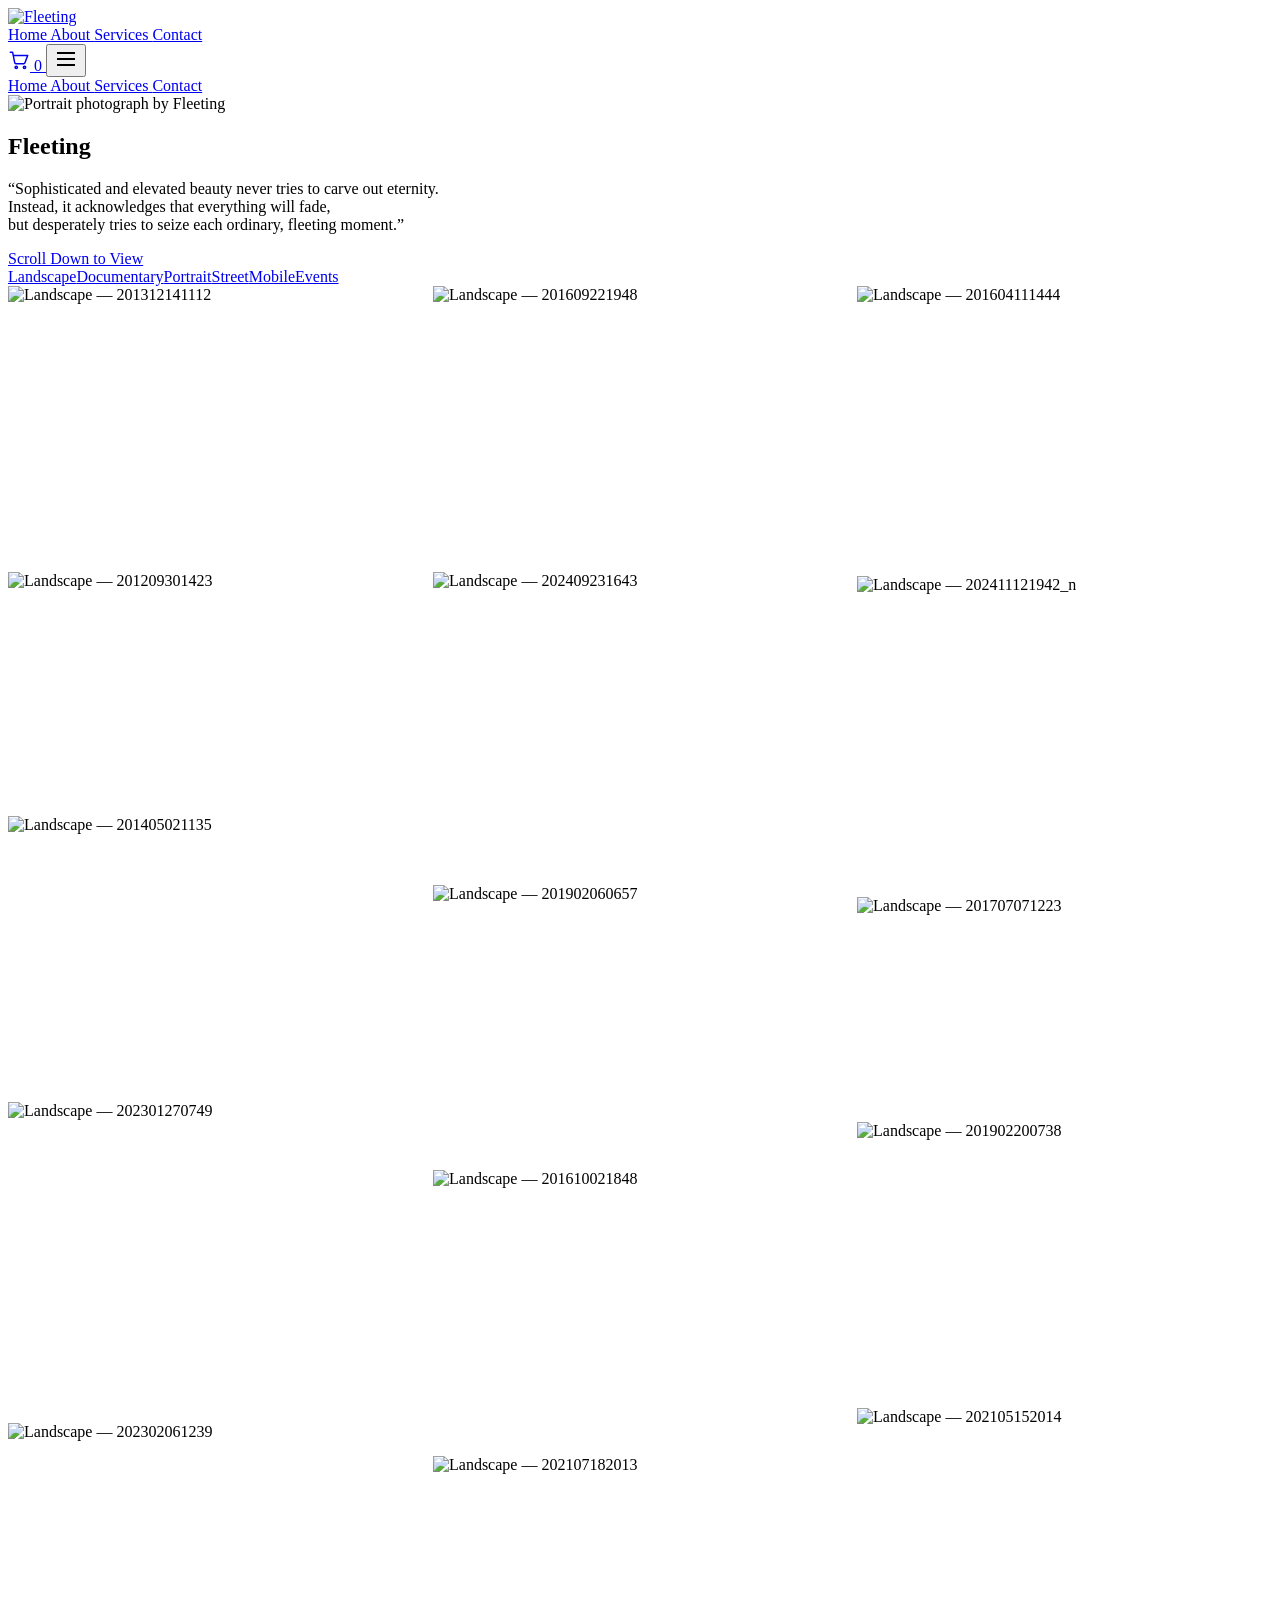
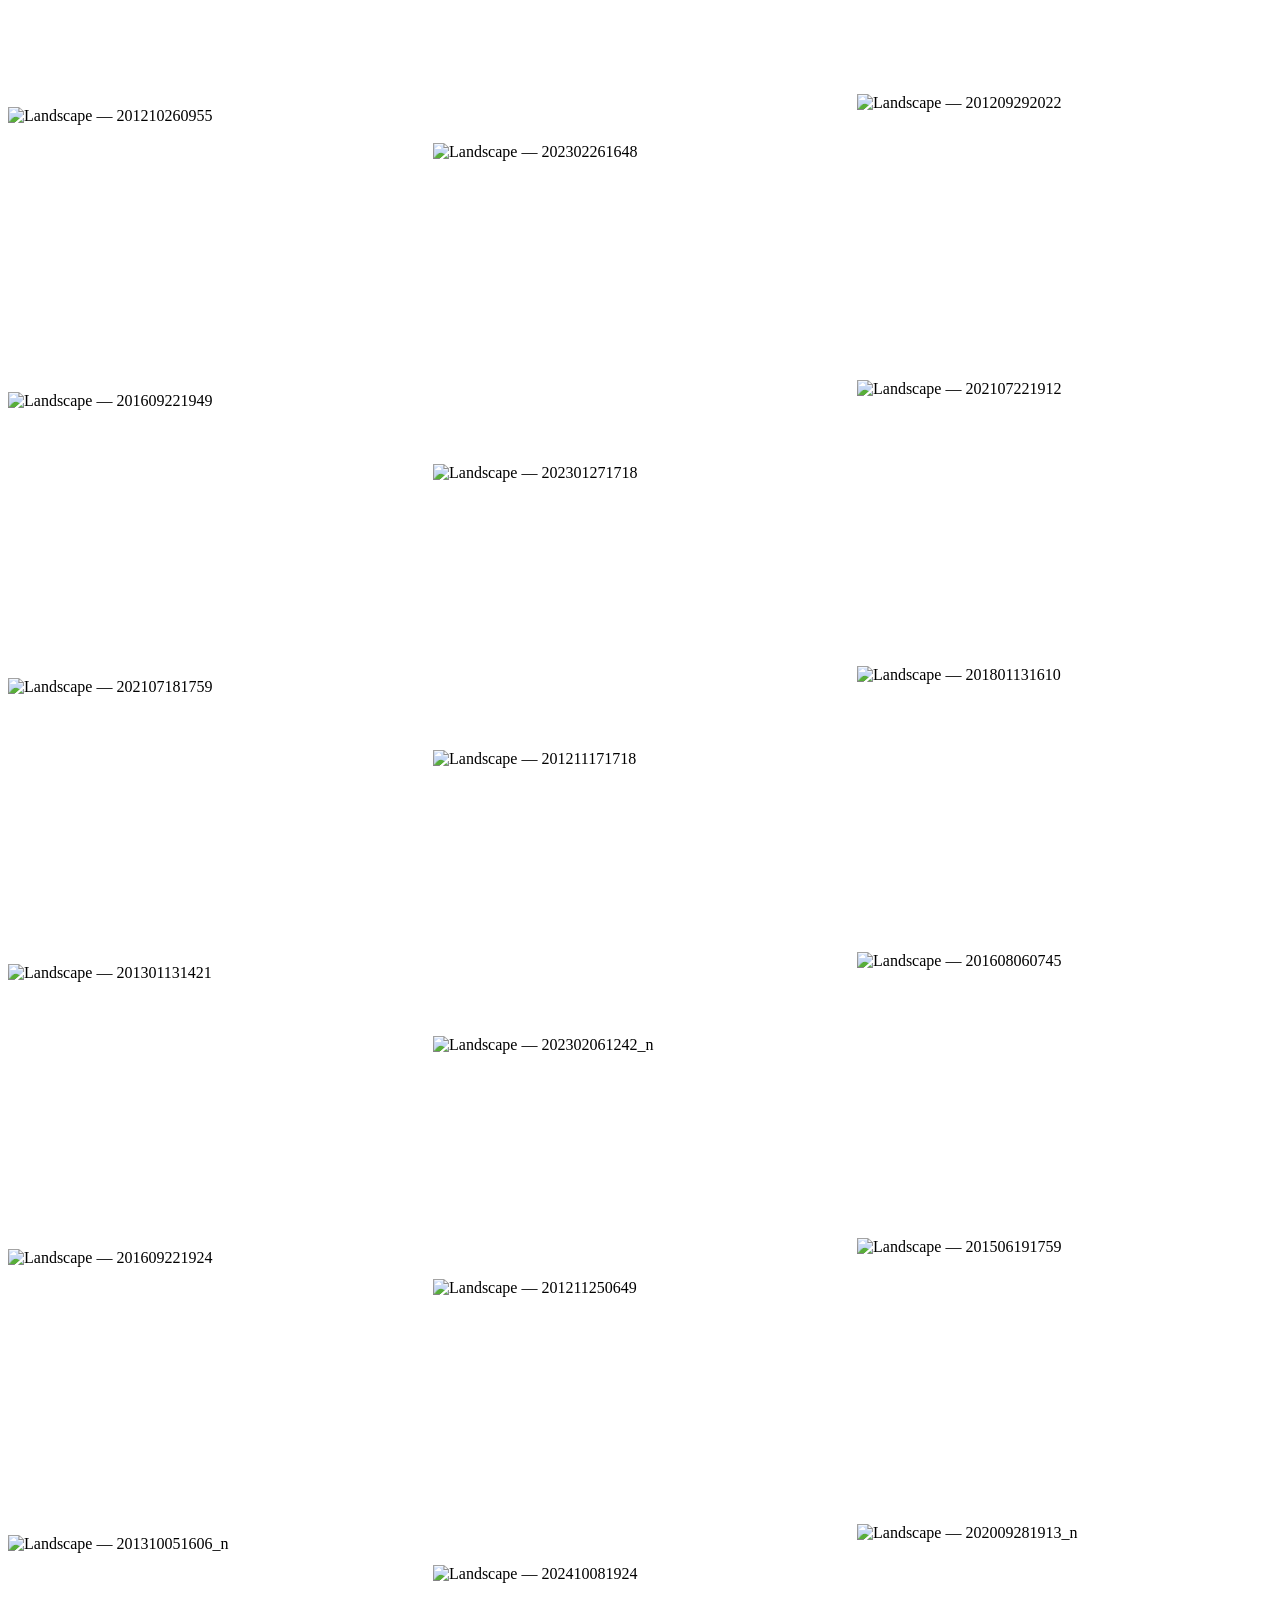
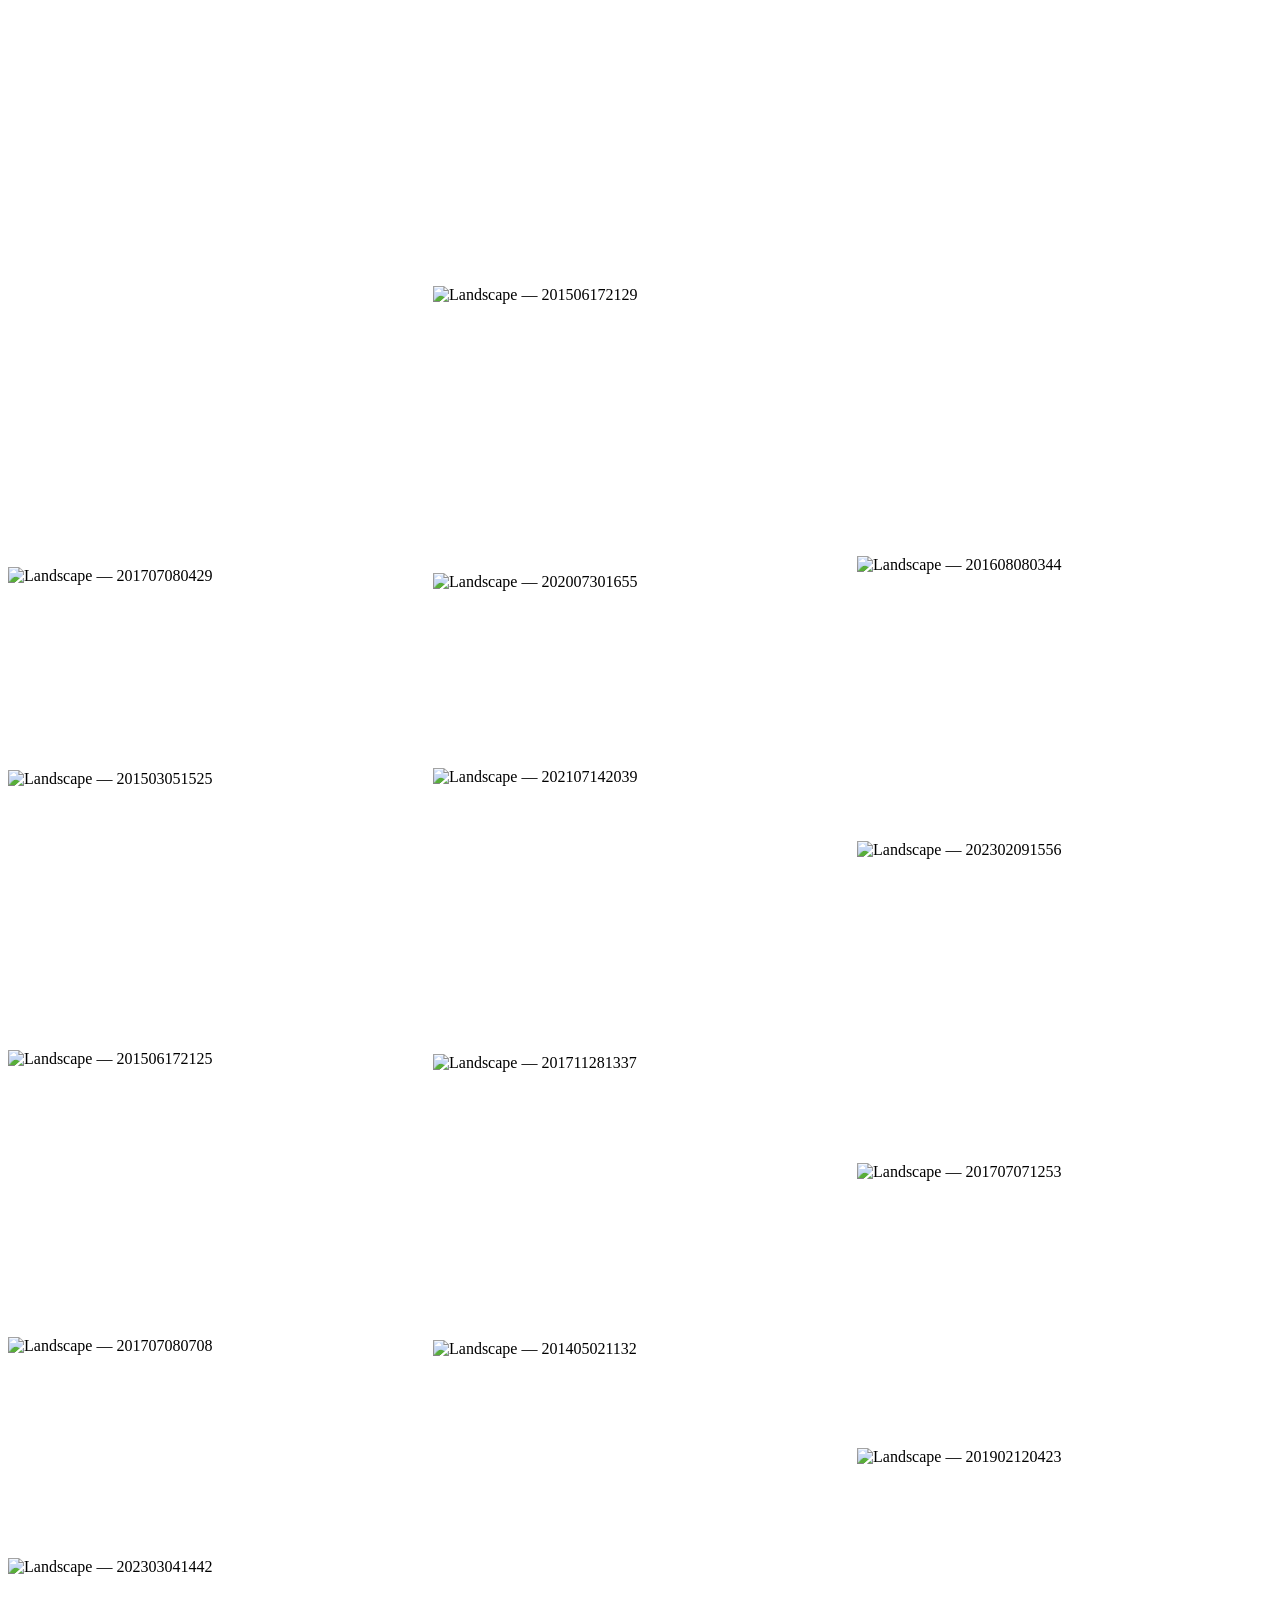
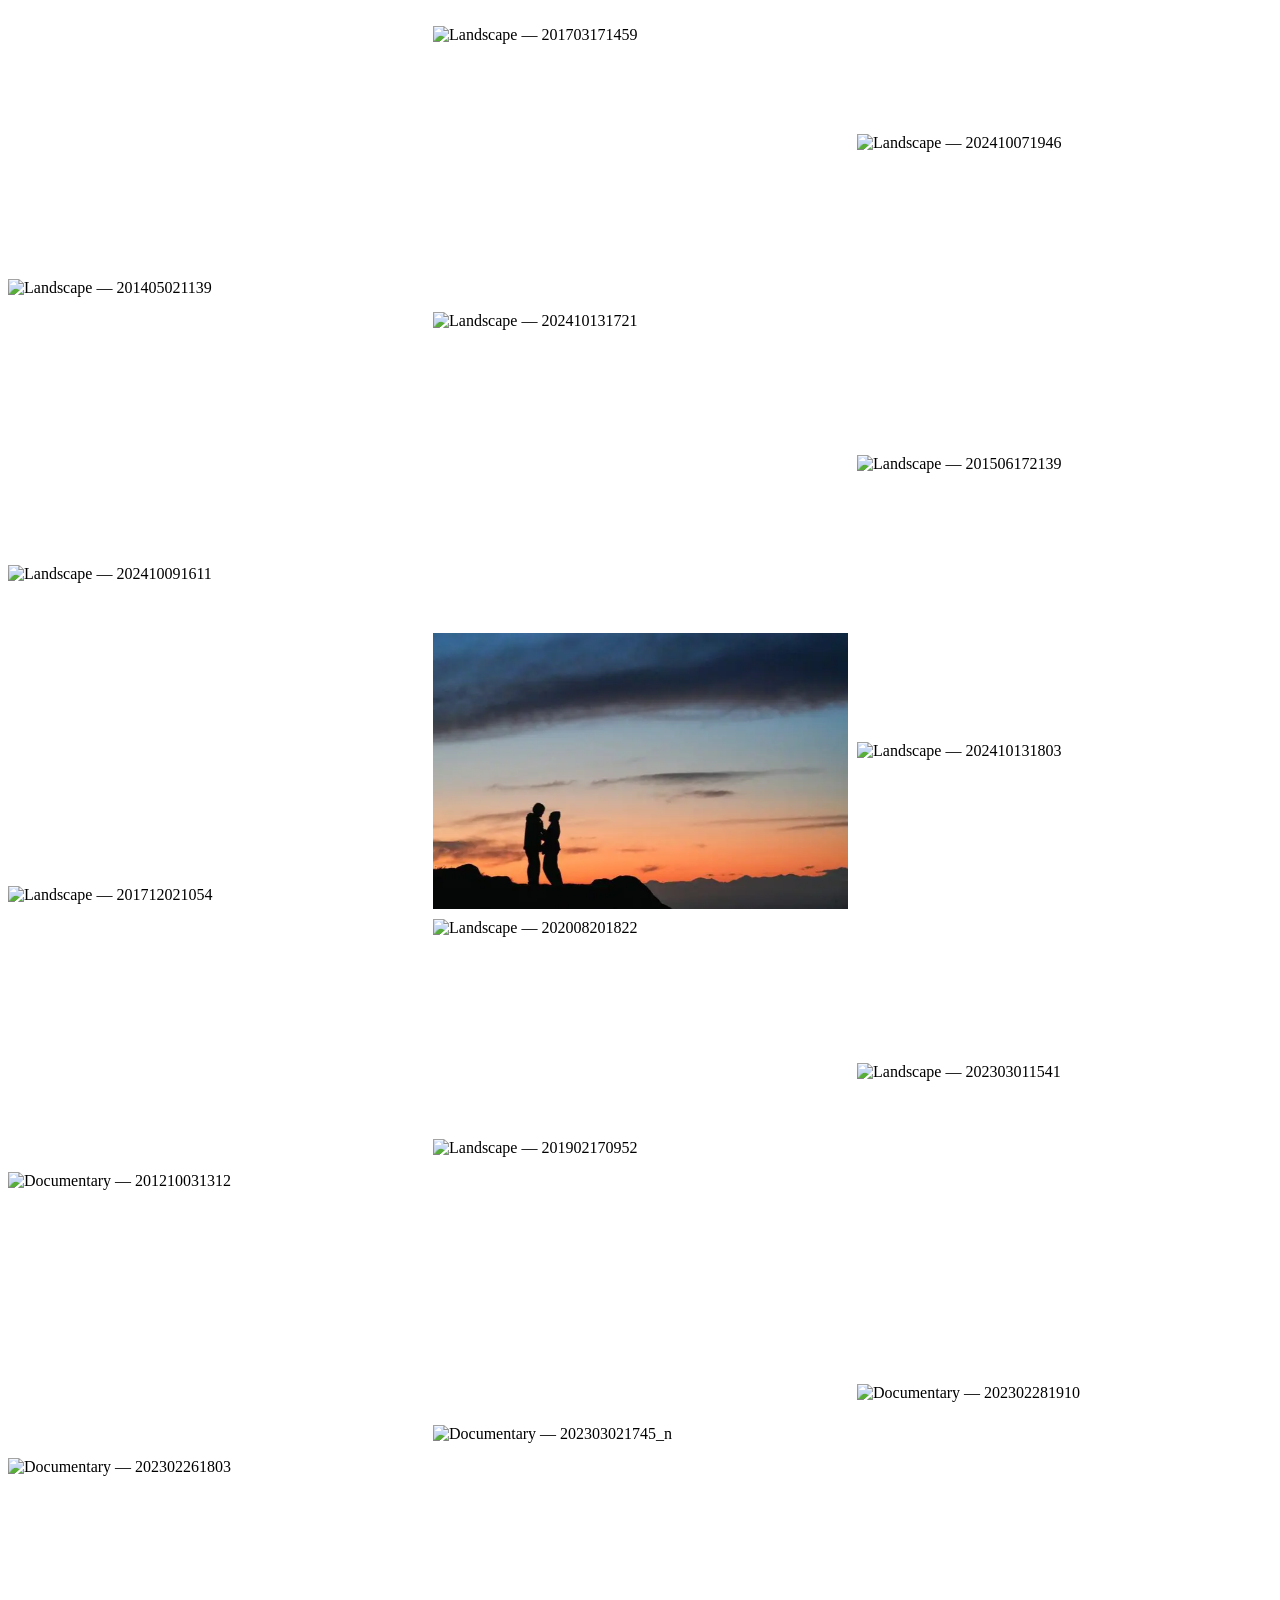
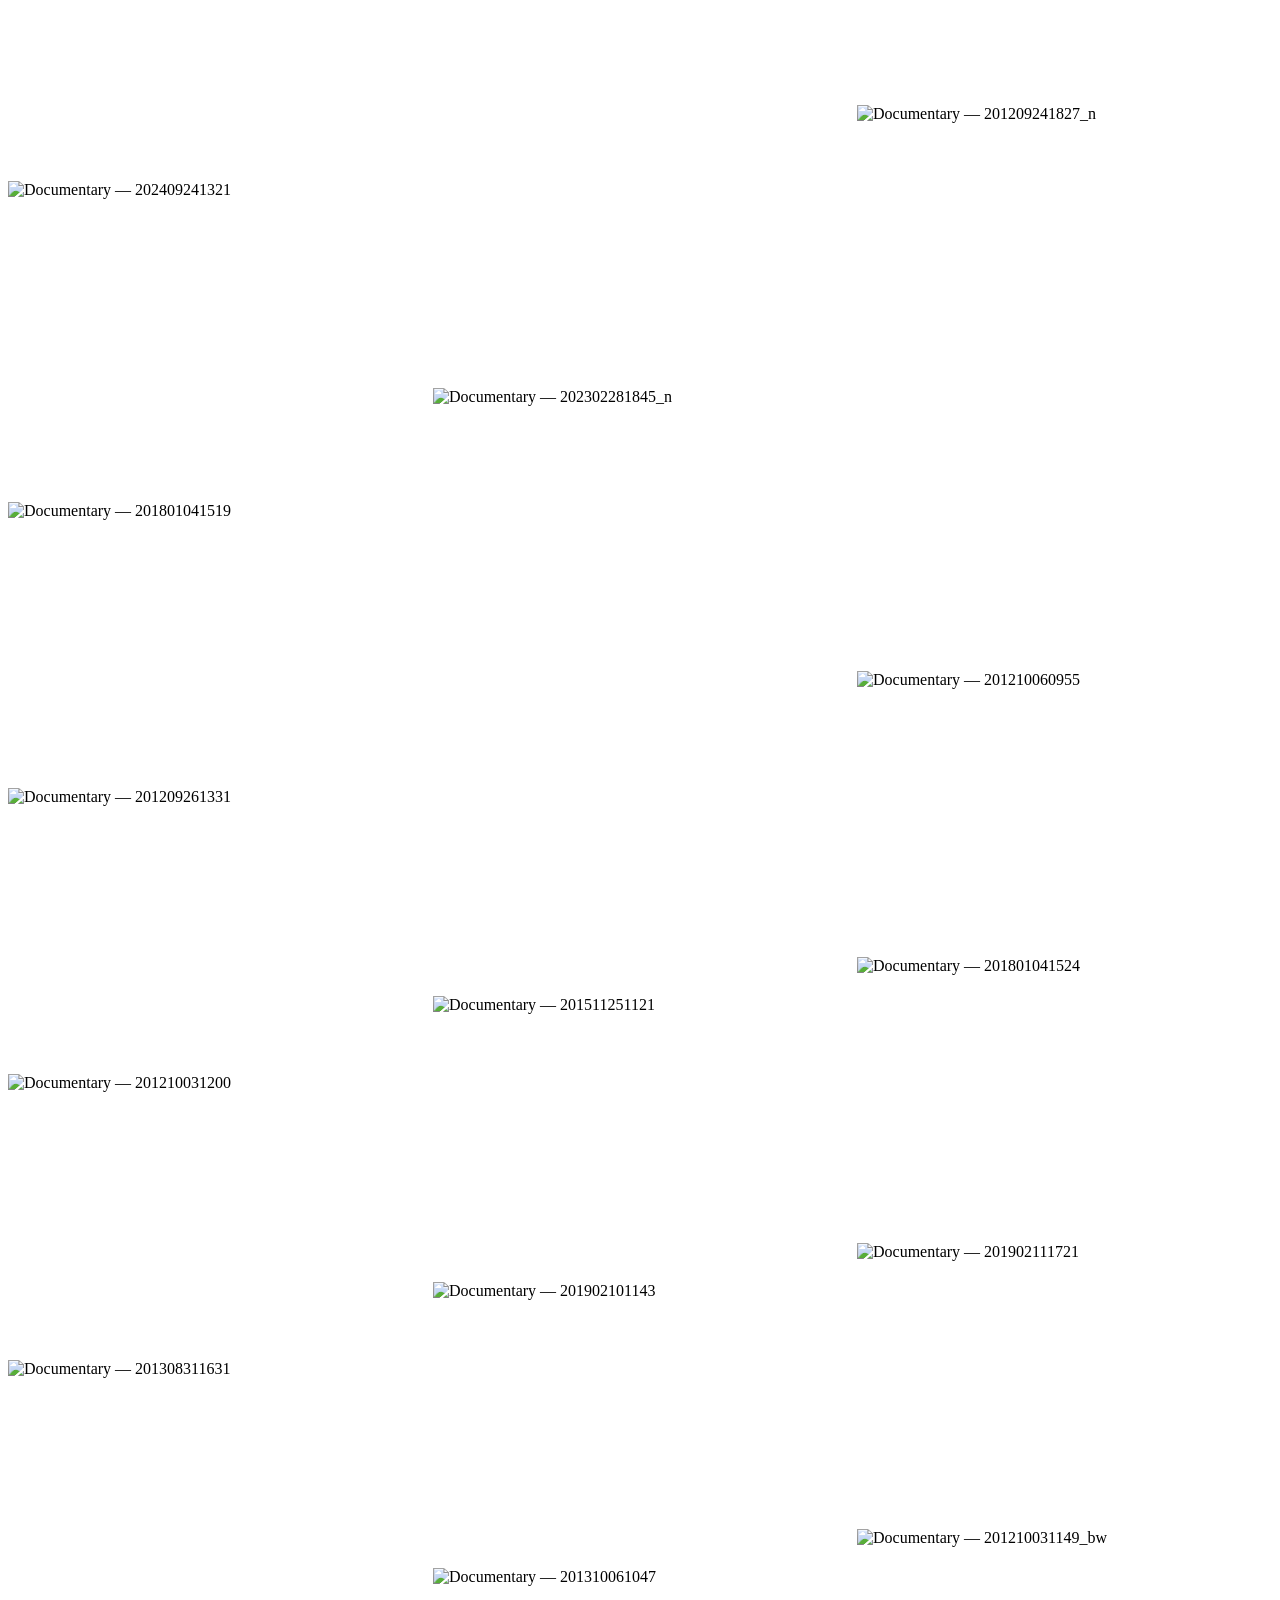
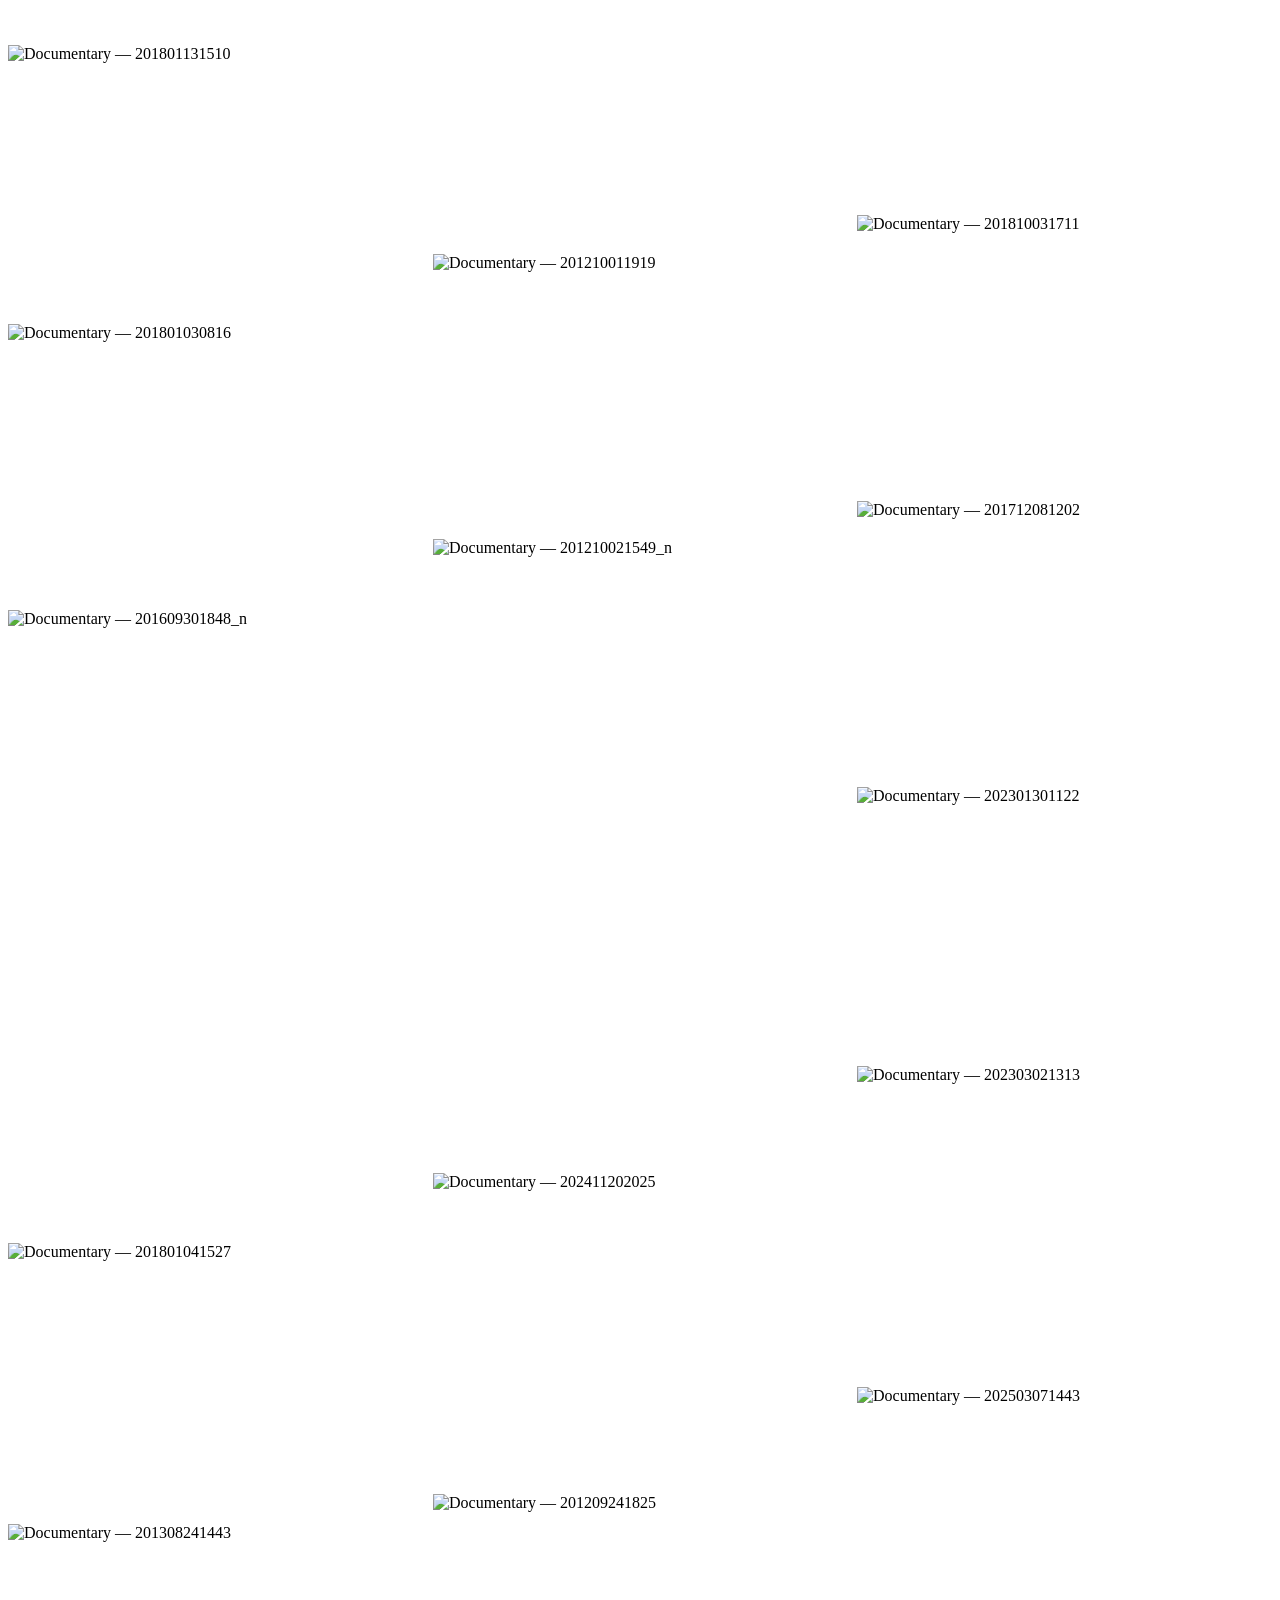
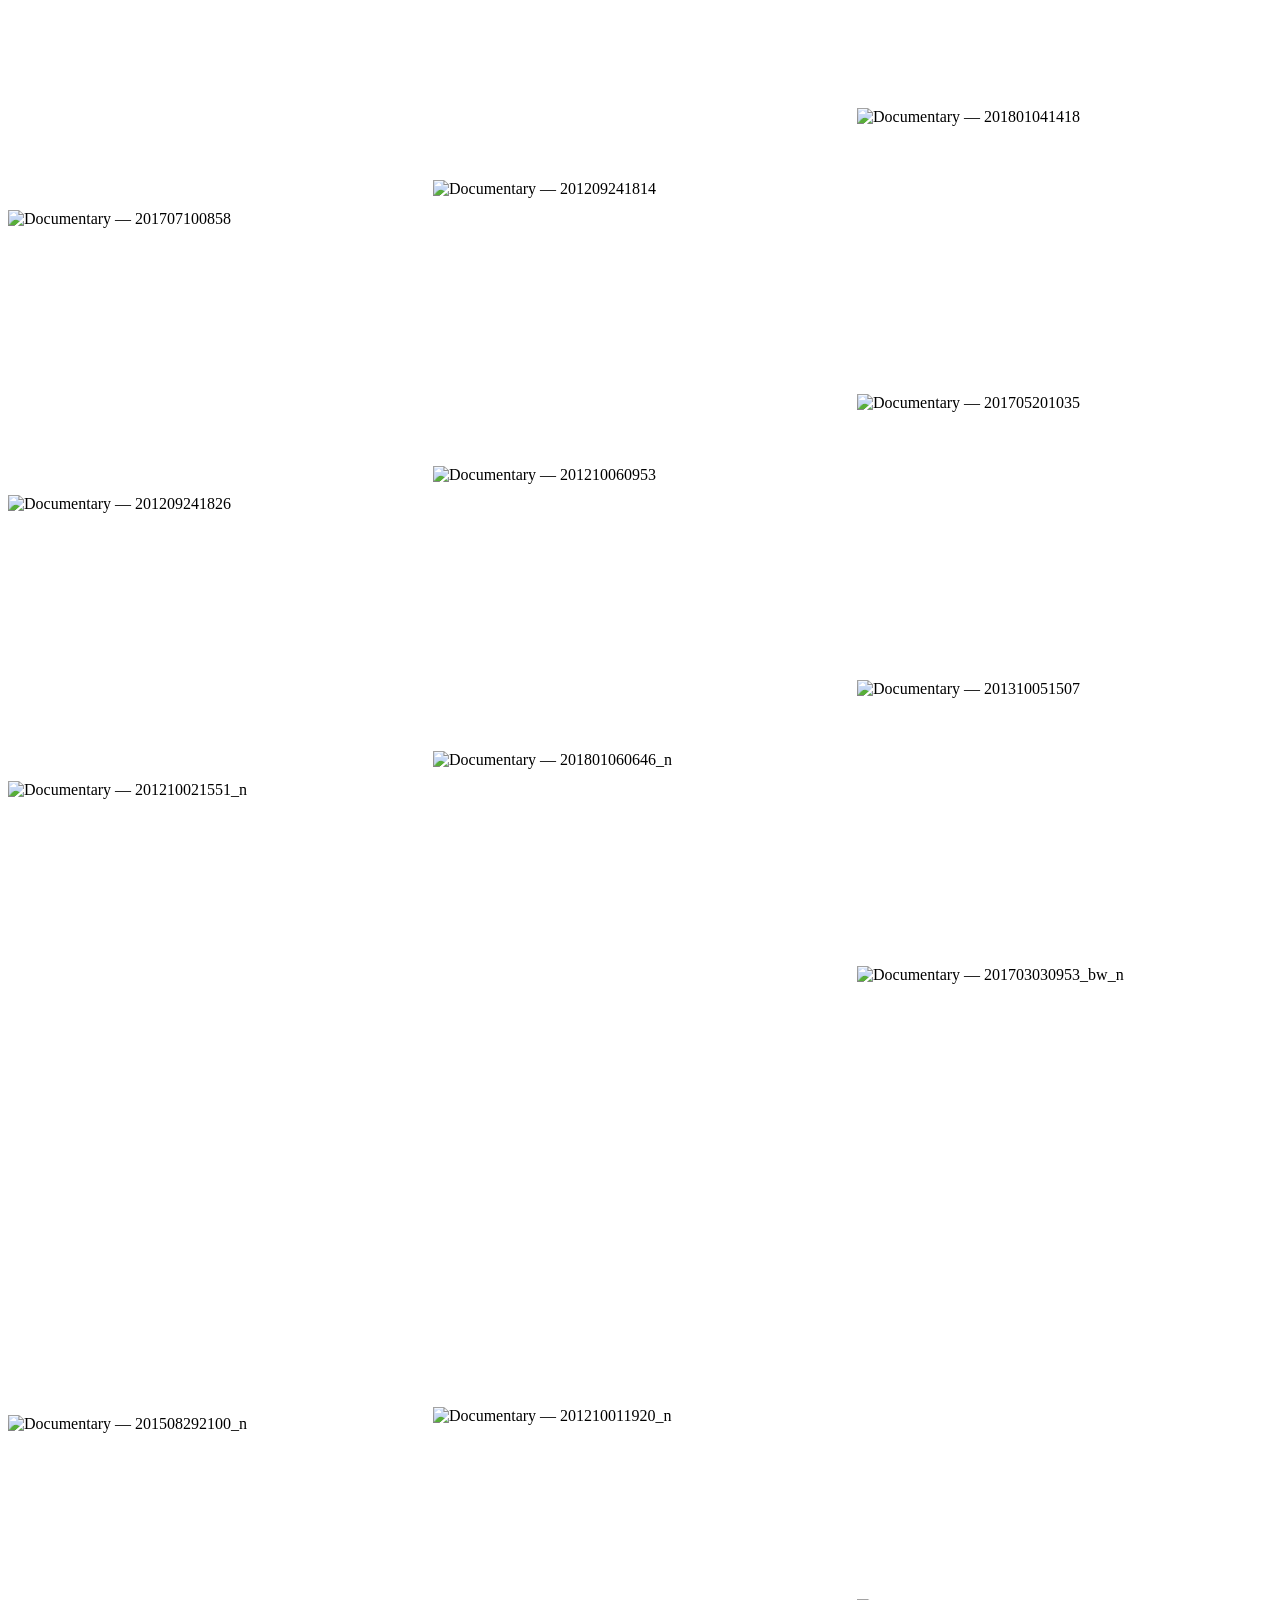
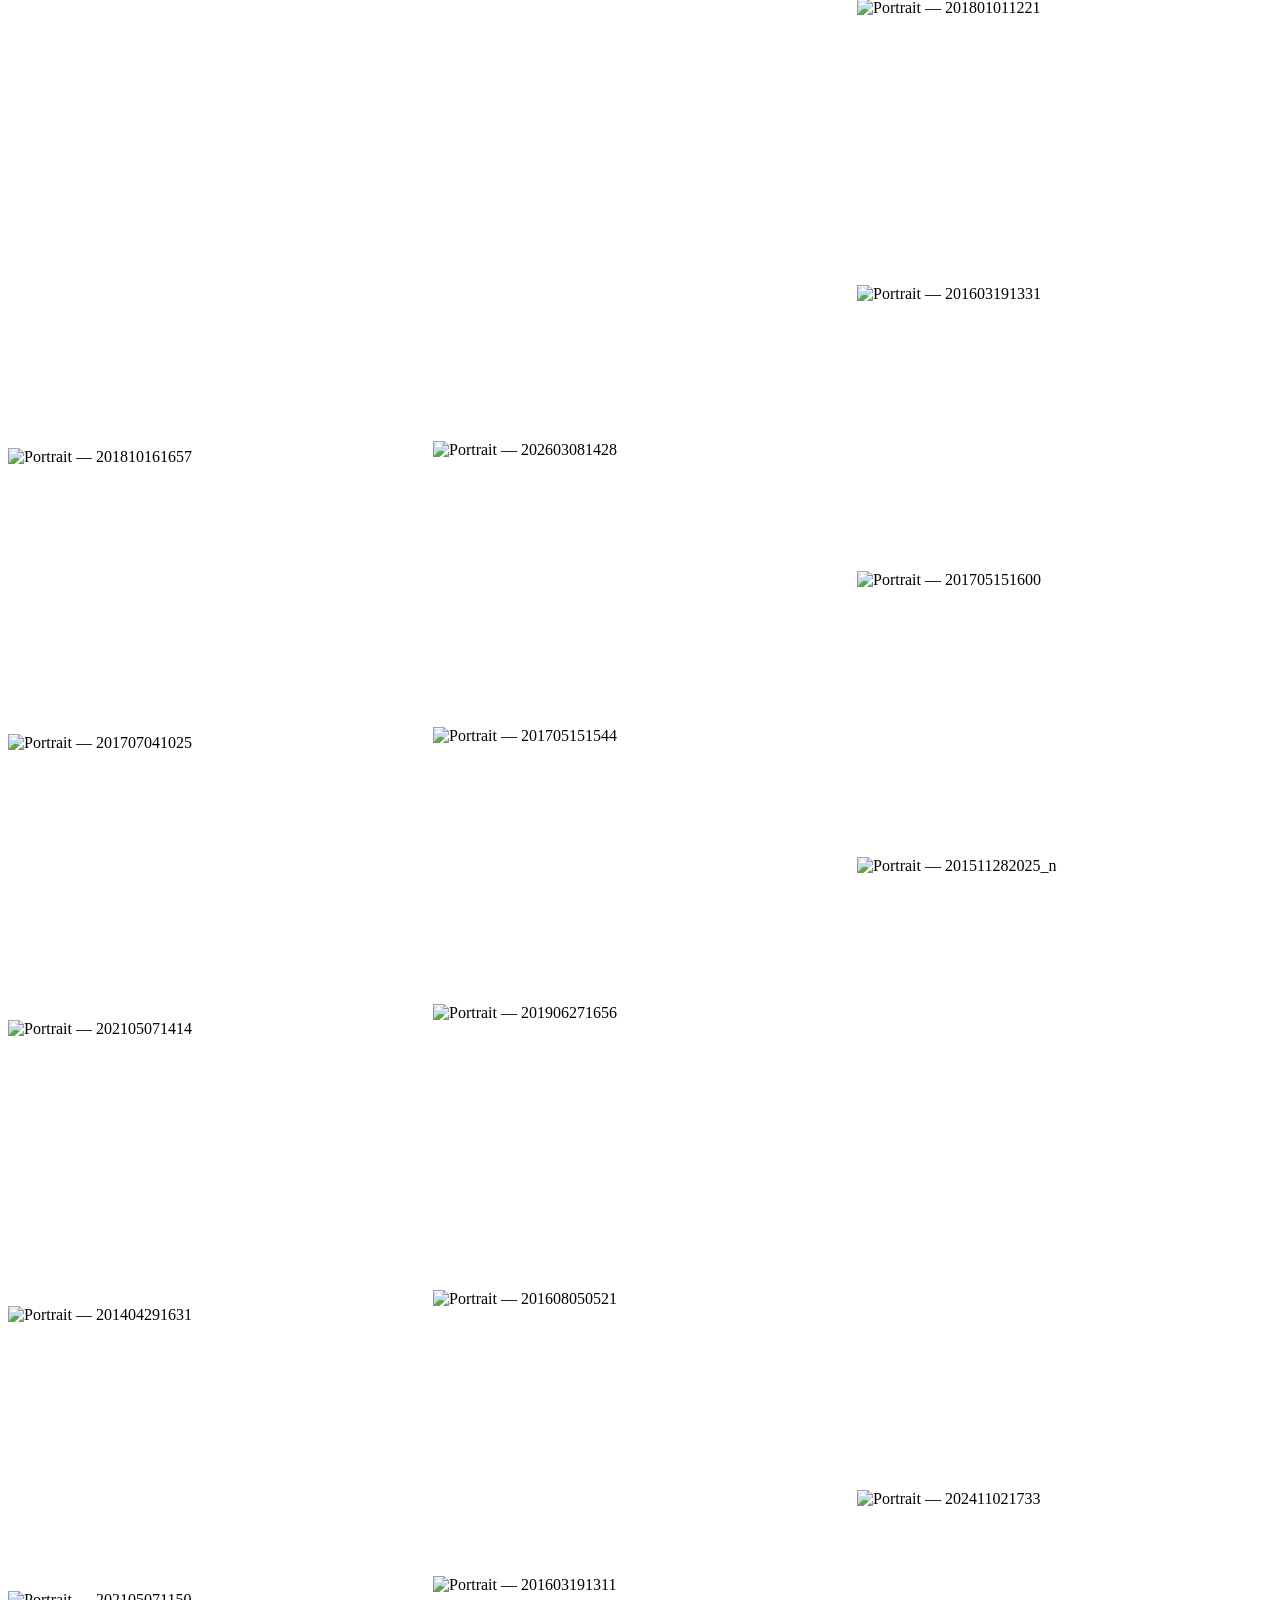
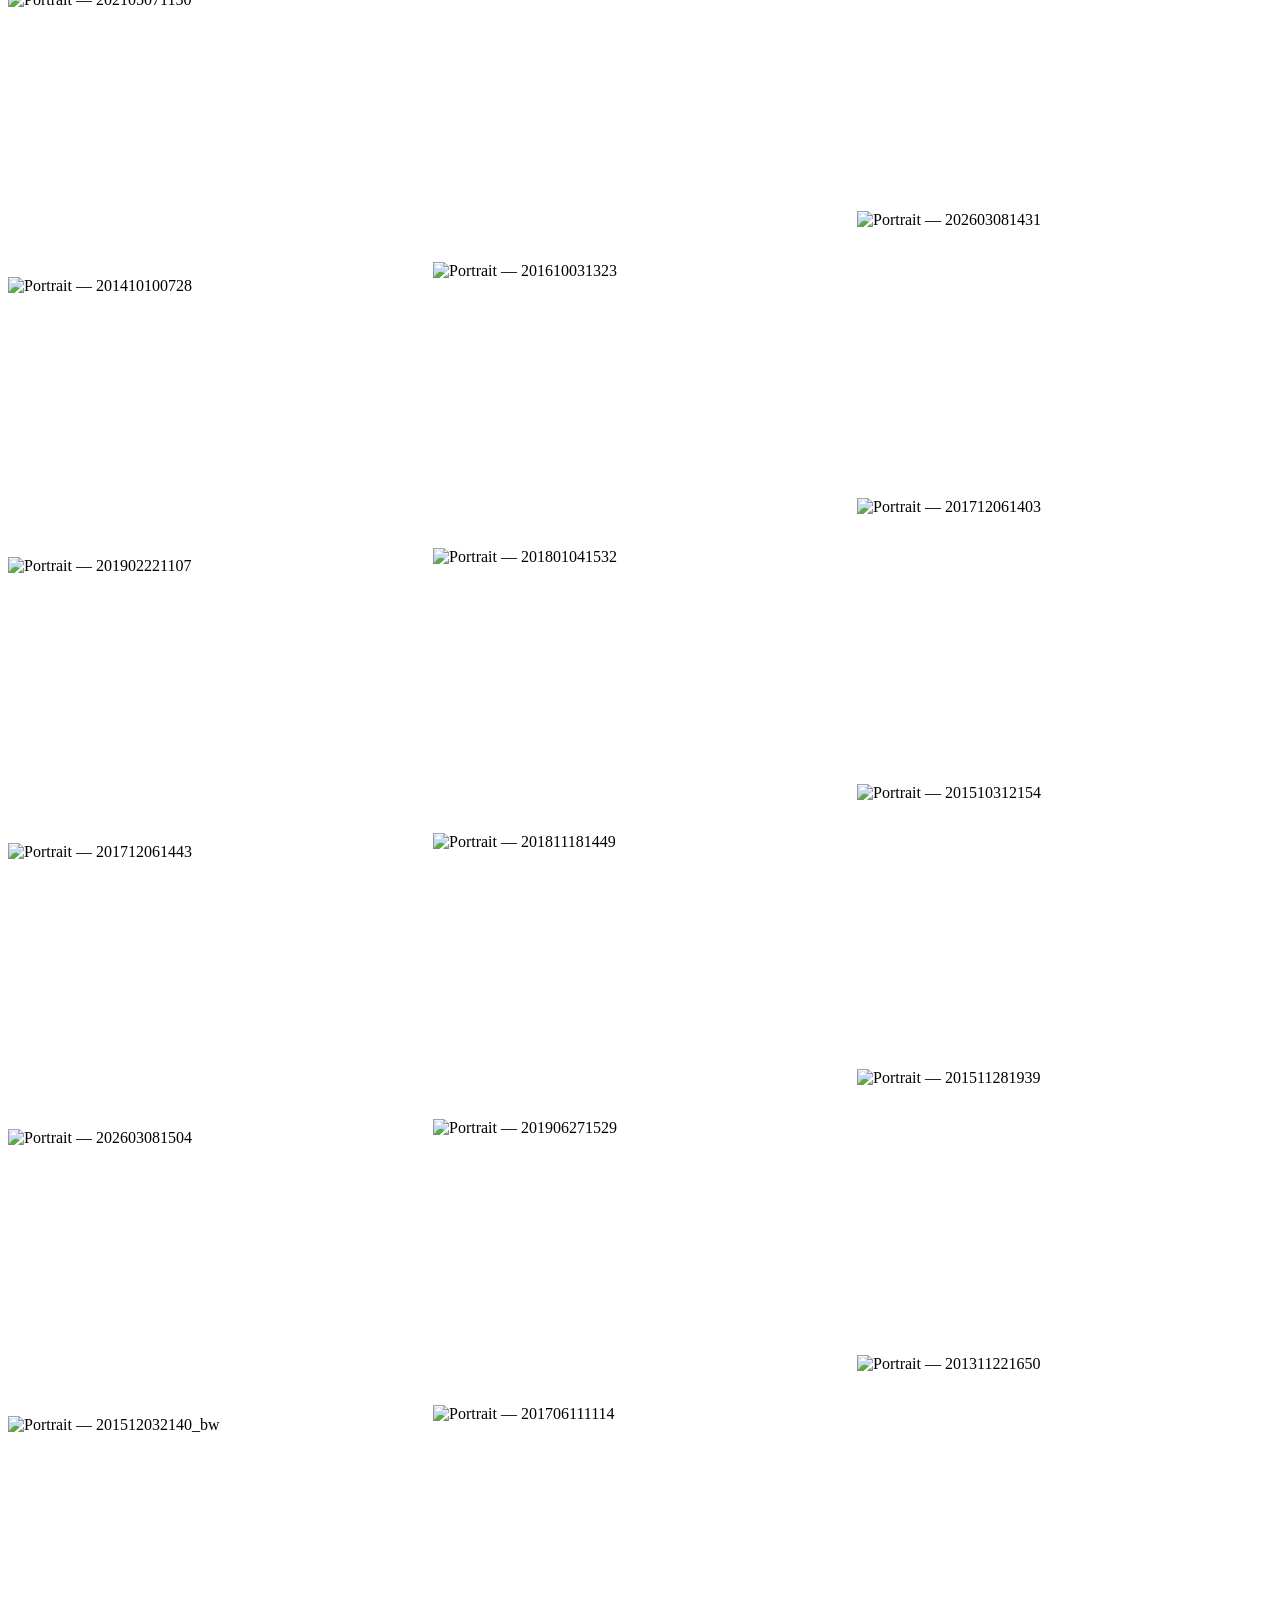
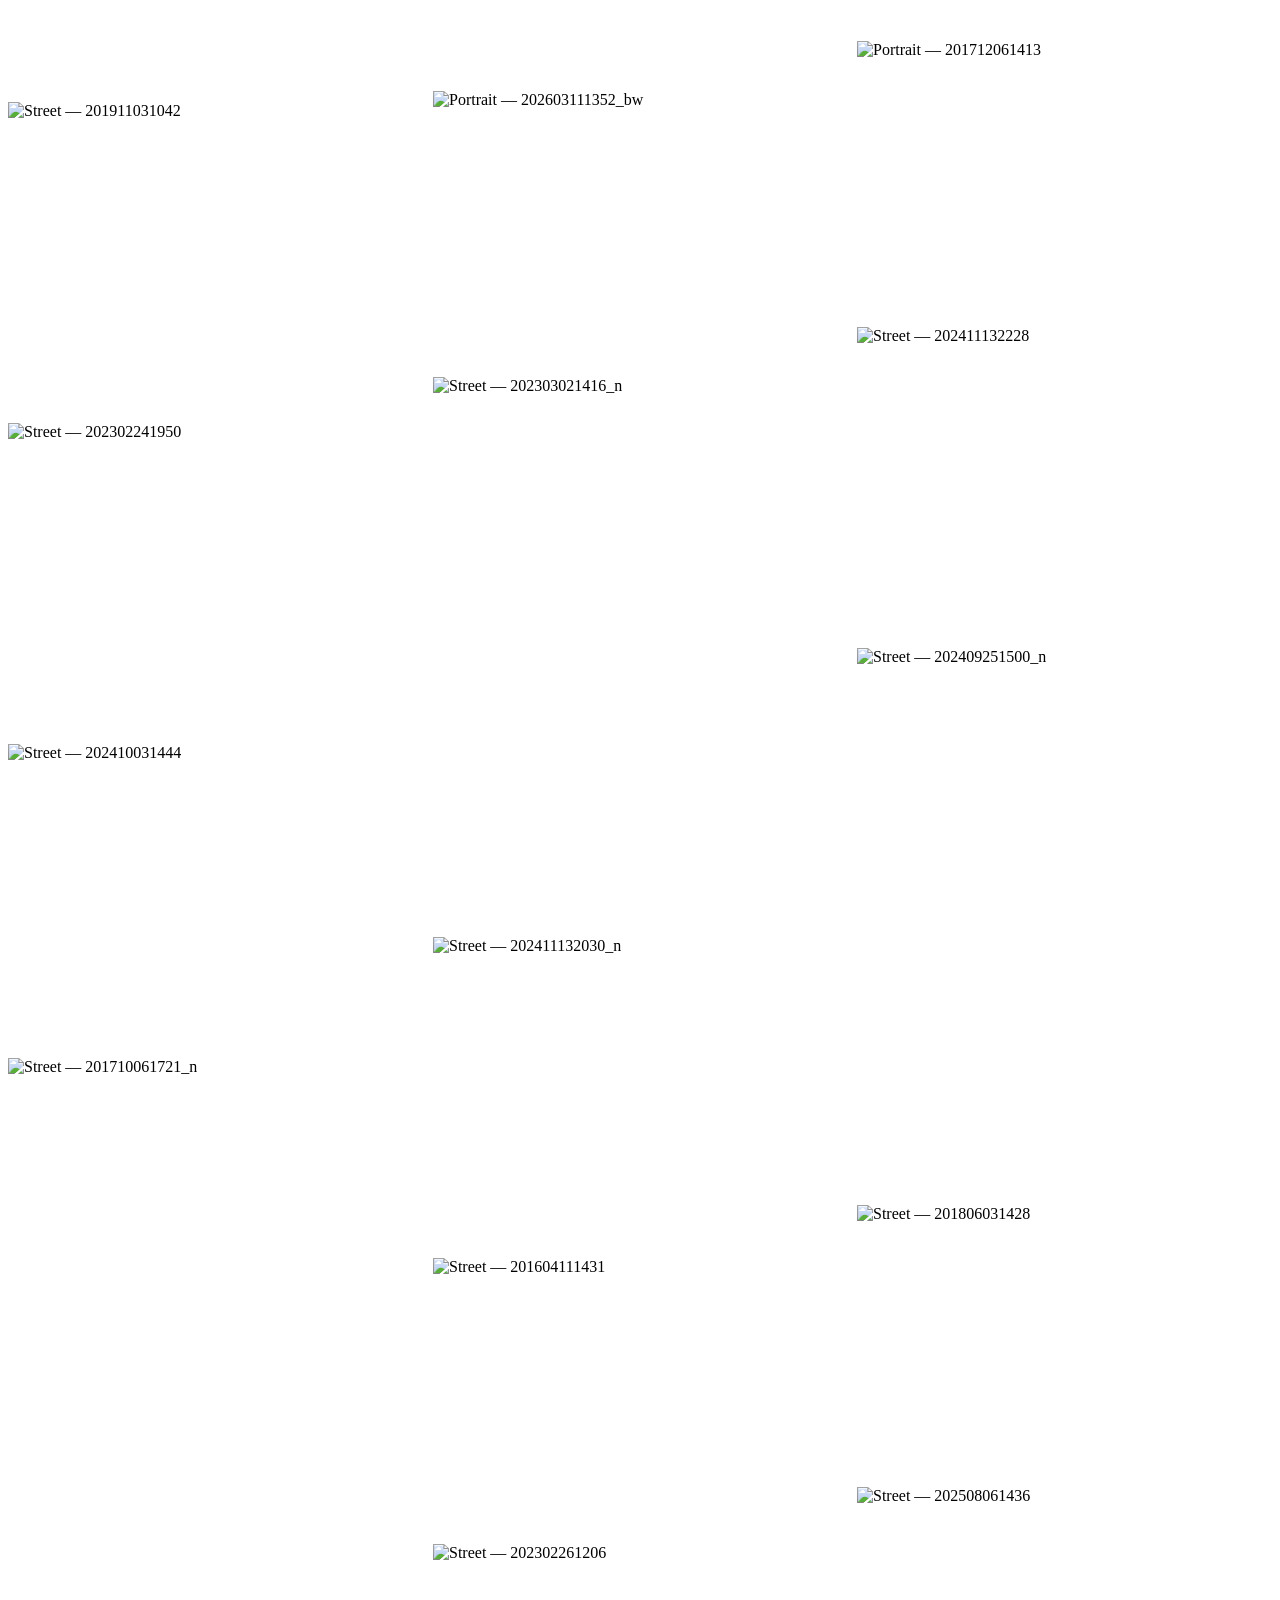
==== commit 6b434252: "Deploy site-v2 build 20260531-023924" ====
--- a/index.html
+++ b/index.html
@@ -1,5 +1,5 @@
 <!DOCTYPE html><html lang="en-NZ"> <head><meta charset="UTF-8"><meta name="viewport" content="width=device-width, initial-scale=1.0"><meta name="generator" content="Astro v6.3.8"><title>Fleeting</title><meta name="description" content="Photography portfolio by Eterno — Landscape, Documentary, Portrait, Street, Mobile and Events photography."><link rel="canonical" href="https://fleeting.nz/"><!-- Open Graph --><meta property="og:type" content="website"><meta property="og:site_name" content="Fleeting"><meta property="og:title" content="Fleeting"><meta property="og:description" content="Photography portfolio by Eterno — Landscape, Documentary, Portrait, Street, Mobile and Events photography."><meta property="og:url" content="https://fleeting.nz/"><meta property="og:image" content="https://fleeting.nz/og-cover.jpg"><!-- Twitter --><meta name="twitter:card" content="summary_large_image"><meta name="twitter:title" content="Fleeting"><meta name="twitter:description" content="Photography portfolio by Eterno — Landscape, Documentary, Portrait, Street, Mobile and Events photography."><meta name="twitter:image" content="https://fleeting.nz/og-cover.jpg"><!-- Fonts --><link rel="preconnect" href="https://fonts.googleapis.com"><link rel="preconnect" href="https://fonts.gstatic.com" crossorigin><link rel="stylesheet" href="https://fonts.googleapis.com/css2?family=Inter:wght@400;500;600&family=Playfair+Display:ital,wght@0,400;0,500;0,700;1,400&display=swap"><link rel="icon" type="image/svg+xml" href="/favicon.svg"><link rel="apple-touch-icon" href="/favicon.svg"><link rel="stylesheet" href="/_astro/Base.XvOzVbIb.css">
 <style>.masonry-js[data-astro-cid-j7pv25f6]{position:relative;width:100%}.masonry-js[data-astro-cid-j7pv25f6] .jg-item[data-astro-cid-j7pv25f6]{position:absolute;top:0;left:0;margin:0;will-change:transform}.masonry-js[data-astro-cid-j7pv25f6] .jg-item[data-astro-cid-j7pv25f6] picture[data-astro-cid-j7pv25f6],.masonry-js[data-astro-cid-j7pv25f6] .jg-item[data-astro-cid-j7pv25f6] img[data-astro-cid-j7pv25f6]{display:block;width:100%;height:100%}
-</style></head> <body> <header id="site-header" class="fixed top-0 inset-x-0 z-40 transition-colors duration-300" data-transparent="true" data-astro-cid-3ef6ksr2> <div class="container-w flex items-center justify-between h-16 md:h-20" data-astro-cid-3ef6ksr2> <a href="/" class="flex items-center" aria-label="Fleeting home" data-astro-cid-3ef6ksr2> <img src="/logo-light.png" alt="Fleeting" class="h-8 md:h-10 w-auto" data-astro-cid-3ef6ksr2> </a> <div class="flex items-center gap-3 md:gap-6" data-astro-cid-3ef6ksr2> <nav class="hidden md:flex gap-8 items-center text-[11px] tracking-[0.2em] uppercase" data-astro-cid-3ef6ksr2> <a href="/" class="text-white/85 hover:text-[var(--color-accent)] transition-colors text-[var(--color-accent)]" data-astro-cid-3ef6ksr2> Home </a><a href="/about/" class="text-white/85 hover:text-[var(--color-accent)] transition-colors" data-astro-cid-3ef6ksr2> About </a><a href="/services/" class="text-white/85 hover:text-[var(--color-accent)] transition-colors" data-astro-cid-3ef6ksr2> Services </a><a href="/contact/" class="text-white/85 hover:text-[var(--color-accent)] transition-colors" data-astro-cid-3ef6ksr2> Contact </a> </nav> <a href="/cart/" id="cart-link" class="relative text-white/85 hover:text-[var(--color-accent)] transition-colors p-1" aria-label="Cart" data-astro-cid-3ef6ksr2> <svg width="22" height="22" viewBox="0 0 24 24" fill="none" stroke="currentColor" stroke-width="1.6" stroke-linecap="round" stroke-linejoin="round" data-astro-cid-3ef6ksr2> <circle cx="9" cy="20" r="1.3" data-astro-cid-3ef6ksr2></circle><circle cx="18" cy="20" r="1.3" data-astro-cid-3ef6ksr2></circle> <path d="M2.5 3.5H5l2.3 11.4a1.4 1.4 0 0 0 1.4 1.1h8.4a1.4 1.4 0 0 0 1.4-1.1L21.5 7H6" data-astro-cid-3ef6ksr2></path> </svg> <span id="cart-count" class="hidden absolute -top-0.5 -right-0.5 min-w-[16px] h-4 px-1 rounded-full bg-[var(--color-accent)] text-white text-[10px] font-semibold leading-4 text-center" data-astro-cid-3ef6ksr2>0</span> </a> <button id="menu-toggle" class="md:hidden text-white p-2" aria-label="Toggle menu" aria-expanded="false" data-astro-cid-3ef6ksr2> <svg width="24" height="24" viewBox="0 0 24 24" fill="none" stroke="currentColor" stroke-width="2" data-astro-cid-3ef6ksr2> <path d="M3 6h18M3 12h18M3 18h18" data-astro-cid-3ef6ksr2></path> </svg> </button> </div> </div> <div id="mobile-menu" class="md:hidden hidden bg-[var(--color-bg-dark)] border-t border-white/10" data-astro-cid-3ef6ksr2> <nav class="container-w flex flex-col py-4 gap-3 text-[12px] tracking-[0.2em] uppercase" data-astro-cid-3ef6ksr2> <a href="/" class="text-white/85 hover:text-[var(--color-accent)] py-2" data-astro-cid-3ef6ksr2> Home </a><a href="/about/" class="text-white/85 hover:text-[var(--color-accent)] py-2" data-astro-cid-3ef6ksr2> About </a><a href="/services/" class="text-white/85 hover:text-[var(--color-accent)] py-2" data-astro-cid-3ef6ksr2> Services </a><a href="/contact/" class="text-white/85 hover:text-[var(--color-accent)] py-2" data-astro-cid-3ef6ksr2> Contact </a> </nav> </div> </header>  <script type="module" src="/_astro/Header.astro_astro_type_script_index_0_lang.yC3cG8ai.js"></script> <main>  <section class="relative w-full overflow-hidden bg-black h-screen"> <picture id="hero-pic" class="absolute inset-0"> <source id="hero-source" srcset="/photos/Documentary/202301301122-full.webp" type="image/webp"> <img id="hero-img" src="/photos/Documentary/202301301122-full.jpg" alt="Documentary photograph by Fleeting" class="protected w-full h-full object-cover" loading="eager" fetchpriority="high"> </picture> <div class="absolute inset-0 bg-gradient-to-b from-black/40 via-black/30 to-black/70"></div> <div class="relative z-10 container-w h-full flex flex-col justify-center items-center text-center text-white pt-16"> <h1 class="font-serif text-[clamp(2.5rem,6vw,5rem)] leading-tight mb-6">Fleeting</h1> <p class="italic text-base md:text-lg max-w-2xl text-white/85 mb-12 md:mb-16 leading-relaxed"> “Sophisticated and elevated beauty never tries to carve out eternity.<br>Instead, it acknowledges that everything will fade,<br>but desperately tries to seize each ordinary, fleeting moment.” </p> <a href="#cat-landscape" class="btn-primary">Scroll Down to View</a> </div> <script type="application/json" id="hero-pool">[{"webp":"/photos/Documentary/201209241814-full.webp","jpg":"/photos/Documentary/201209241814-full.jpg","cat":"Documentary"},{"webp":"/photos/Documentary/201209241825-full.webp","jpg":"/photos/Documentary/201209241825-full.jpg","cat":"Documentary"},{"webp":"/photos/Documentary/201209241826-full.webp","jpg":"/photos/Documentary/201209241826-full.jpg","cat":"Documentary"},{"webp":"/photos/Documentary/201209261331-full.webp","jpg":"/photos/Documentary/201209261331-full.jpg","cat":"Documentary"},{"webp":"/photos/Documentary/201210011919-full.webp","jpg":"/photos/Documentary/201210011919-full.jpg","cat":"Documentary"},{"webp":"/photos/Documentary/201210031149_bw-full.webp","jpg":"/photos/Documentary/201210031149_bw-full.jpg","cat":"Documentary"},{"webp":"/photos/Documentary/201210031200-full.webp","jpg":"/photos/Documentary/201210031200-full.jpg","cat":"Documentary"},{"webp":"/photos/Documentary/201210031312-full.webp","jpg":"/photos/Documentary/201210031312-full.jpg","cat":"Documentary"},{"webp":"/photos/Documentary/201210060953-full.webp","jpg":"/photos/Documentary/201210060953-full.jpg","cat":"Documentary"},{"webp":"/photos/Documentary/201210060955-full.webp","jpg":"/photos/Documentary/201210060955-full.jpg","cat":"Documentary"},{"webp":"/photos/Documentary/201308241443-full.webp","jpg":"/photos/Documentary/201308241443-full.jpg","cat":"Documentary"},{"webp":"/photos/Documentary/201308311631-full.webp","jpg":"/photos/Documentary/201308311631-full.jpg","cat":"Documentary"},{"webp":"/photos/Documentary/201310051507-full.webp","jpg":"/photos/Documentary/201310051507-full.jpg","cat":"Documentary"},{"webp":"/photos/Documentary/201310061047-full.webp","jpg":"/photos/Documentary/201310061047-full.jpg","cat":"Documentary"},{"webp":"/photos/Documentary/201511251121-full.webp","jpg":"/photos/Documentary/201511251121-full.jpg","cat":"Documentary"},{"webp":"/photos/Documentary/201705201035-full.webp","jpg":"/photos/Documentary/201705201035-full.jpg","cat":"Documentary"},{"webp":"/photos/Documentary/201707100858-full.webp","jpg":"/photos/Documentary/201707100858-full.jpg","cat":"Documentary"},{"webp":"/photos/Documentary/201712081202-full.webp","jpg":"/photos/Documentary/201712081202-full.jpg","cat":"Documentary"},{"webp":"/photos/Documentary/201801030816-full.webp","jpg":"/photos/Documentary/201801030816-full.jpg","cat":"Documentary"},{"webp":"/photos/Documentary/201801041418-full.webp","jpg":"/photos/Documentary/201801041418-full.jpg","cat":"Documentary"},{"webp":"/photos/Documentary/201801041519-full.webp","jpg":"/photos/Documentary/201801041519-full.jpg","cat":"Documentary"},{"webp":"/photos/Documentary/201801041524-full.webp","jpg":"/photos/Documentary/201801041524-full.jpg","cat":"Documentary"},{"webp":"/photos/Documentary/201801041527-full.webp","jpg":"/photos/Documentary/201801041527-full.jpg","cat":"Documentary"},{"webp":"/photos/Documentary/201801131510-full.webp","jpg":"/photos/Documentary/201801131510-full.jpg","cat":"Documentary"},{"webp":"/photos/Documentary/201810031711-full.webp","jpg":"/photos/Documentary/201810031711-full.jpg","cat":"Documentary"},{"webp":"/photos/Documentary/201902101143-full.webp","jpg":"/photos/Documentary/201902101143-full.jpg","cat":"Documentary"},{"webp":"/photos/Documentary/201902111721-full.webp","jpg":"/photos/Documentary/201902111721-full.jpg","cat":"Documentary"},{"webp":"/photos/Documentary/202301301122-full.webp","jpg":"/photos/Documentary/202301301122-full.jpg","cat":"Documentary"},{"webp":"/photos/Documentary/202302261803-full.webp","jpg":"/photos/Documentary/202302261803-full.jpg","cat":"Documentary"},{"webp":"/photos/Documentary/202302281910-full.webp","jpg":"/photos/Documentary/202302281910-full.jpg","cat":"Documentary"},{"webp":"/photos/Documentary/202303021313-full.webp","jpg":"/photos/Documentary/202303021313-full.jpg","cat":"Documentary"},{"webp":"/photos/Documentary/202409241321-full.webp","jpg":"/photos/Documentary/202409241321-full.jpg","cat":"Documentary"},{"webp":"/photos/Documentary/202411202025-full.webp","jpg":"/photos/Documentary/202411202025-full.jpg","cat":"Documentary"},{"webp":"/photos/Documentary/202503071443-full.webp","jpg":"/photos/Documentary/202503071443-full.jpg","cat":"Documentary"},{"webp":"/photos/Landscape/201209292022-full.webp","jpg":"/photos/Landscape/201209292022-full.jpg","cat":"Landscape"},{"webp":"/photos/Landscape/201209301423-full.webp","jpg":"/photos/Landscape/201209301423-full.jpg","cat":"Landscape"},{"webp":"/photos/Landscape/201210260955-full.webp","jpg":"/photos/Landscape/201210260955-full.jpg","cat":"Landscape"},{"webp":"/photos/Landscape/201211171718-full.webp","jpg":"/photos/Landscape/201211171718-full.jpg","cat":"Landscape"},{"webp":"/photos/Landscape/201211250649-full.webp","jpg":"/photos/Landscape/201211250649-full.jpg","cat":"Landscape"},{"webp":"/photos/Landscape/201301131421-full.webp","jpg":"/photos/Landscape/201301131421-full.jpg","cat":"Landscape"},{"webp":"/photos/Landscape/201312141112-full.webp","jpg":"/photos/Landscape/201312141112-full.jpg","cat":"Landscape"},{"webp":"/photos/Landscape/201405021132-full.webp","jpg":"/photos/Landscape/201405021132-full.jpg","cat":"Landscape"},{"webp":"/photos/Landscape/201405021135-full.webp","jpg":"/photos/Landscape/201405021135-full.jpg","cat":"Landscape"},{"webp":"/photos/Landscape/201405021139-full.webp","jpg":"/photos/Landscape/201405021139-full.jpg","cat":"Landscape"},{"webp":"/photos/Landscape/201503051525-full.webp","jpg":"/photos/Landscape/201503051525-full.jpg","cat":"Landscape"},{"webp":"/photos/Landscape/201506172125-full.webp","jpg":"/photos/Landscape/201506172125-full.jpg","cat":"Landscape"},{"webp":"/photos/Landscape/201506172129-full.webp","jpg":"/photos/Landscape/201506172129-full.jpg","cat":"Landscape"},{"webp":"/photos/Landscape/201506172139-full.webp","jpg":"/photos/Landscape/201506172139-full.jpg","cat":"Landscape"},{"webp":"/photos/Landscape/201506191759-full.webp","jpg":"/photos/Landscape/201506191759-full.jpg","cat":"Landscape"},{"webp":"/photos/Landscape/201604111444-full.webp","jpg":"/photos/Landscape/201604111444-full.jpg","cat":"Landscape"},{"webp":"/photos/Landscape/201608060745-full.webp","jpg":"/photos/Landscape/201608060745-full.jpg","cat":"Landscape"},{"webp":"/photos/Landscape/201608080344-full.webp","jpg":"/photos/Landscape/201608080344-full.jpg","cat":"Landscape"},{"webp":"/photos/Landscape/201609221924-full.webp","jpg":"/photos/Landscape/201609221924-full.jpg","cat":"Landscape"},{"webp":"/photos/Landscape/201609221948-full.webp","jpg":"/photos/Landscape/201609221948-full.jpg","cat":"Landscape"},{"webp":"/photos/Landscape/201609221949-full.webp","jpg":"/photos/Landscape/201609221949-full.jpg","cat":"Landscape"},{"webp":"/photos/Landscape/201610021848-full.webp","jpg":"/photos/Landscape/201610021848-full.jpg","cat":"Landscape"},{"webp":"/photos/Landscape/201703171459-full.webp","jpg":"/photos/Landscape/201703171459-full.jpg","cat":"Landscape"},{"webp":"/photos/Landscape/201707071223-full.webp","jpg":"/photos/Landscape/201707071223-full.jpg","cat":"Landscape"},{"webp":"/photos/Landscape/201707071253-full.webp","jpg":"/photos/Landscape/201707071253-full.jpg","cat":"Landscape"},{"webp":"/photos/Landscape/201707080429-full.webp","jpg":"/photos/Landscape/201707080429-full.jpg","cat":"Landscape"},{"webp":"/photos/Landscape/201707080708-full.webp","jpg":"/photos/Landscape/201707080708-full.jpg","cat":"Landscape"},{"webp":"/photos/Landscape/201711281337-full.webp","jpg":"/photos/Landscape/201711281337-full.jpg","cat":"Landscape"},{"webp":"/photos/Landscape/201712021054-full.webp","jpg":"/photos/Landscape/201712021054-full.jpg","cat":"Landscape"},{"webp":"/photos/Landscape/201801131610-full.webp","jpg":"/photos/Landscape/201801131610-full.jpg","cat":"Landscape"},{"webp":"/photos/Landscape/201902060657-full.webp","jpg":"/photos/Landscape/201902060657-full.jpg","cat":"Landscape"},{"webp":"/photos/Landscape/201902120423-full.webp","jpg":"/photos/Landscape/201902120423-full.jpg","cat":"Landscape"},{"webp":"/photos/Landscape/201902170952-full.webp","jpg":"/photos/Landscape/201902170952-full.jpg","cat":"Landscape"},{"webp":"/photos/Landscape/201902200738-full.webp","jpg":"/photos/Landscape/201902200738-full.jpg","cat":"Landscape"},{"webp":"/photos/Landscape/202007301655-full.webp","jpg":"/photos/Landscape/202007301655-full.jpg","cat":"Landscape"},{"webp":"/photos/Landscape/202008201822-full.webp","jpg":"/photos/Landscape/202008201822-full.jpg","cat":"Landscape"},{"webp":"/photos/Landscape/202105152014-full.webp","jpg":"/photos/Landscape/202105152014-full.jpg","cat":"Landscape"},{"webp":"/photos/Landscape/202107142039-full.webp","jpg":"/photos/Landscape/202107142039-full.jpg","cat":"Landscape"},{"webp":"/photos/Landscape/202107181759-full.webp","jpg":"/photos/Landscape/202107181759-full.jpg","cat":"Landscape"},{"webp":"/photos/Landscape/202107182013-full.webp","jpg":"/photos/Landscape/202107182013-full.jpg","cat":"Landscape"},{"webp":"/photos/Landscape/202107221912-full.webp","jpg":"/photos/Landscape/202107221912-full.jpg","cat":"Landscape"},{"webp":"/photos/Landscape/202301270749-full.webp","jpg":"/photos/Landscape/202301270749-full.jpg","cat":"Landscape"},{"webp":"/photos/Landscape/202301271718-full.webp","jpg":"/photos/Landscape/202301271718-full.jpg","cat":"Landscape"},{"webp":"/photos/Landscape/202302061239-full.webp","jpg":"/photos/Landscape/202302061239-full.jpg","cat":"Landscape"},{"webp":"/photos/Landscape/202302091556-full.webp","jpg":"/photos/Landscape/202302091556-full.jpg","cat":"Landscape"},{"webp":"/photos/Landscape/202302261648-full.webp","jpg":"/photos/Landscape/202302261648-full.jpg","cat":"Landscape"},{"webp":"/photos/Landscape/202303011541-full.webp","jpg":"/photos/Landscape/202303011541-full.jpg","cat":"Landscape"},{"webp":"/photos/Landscape/202303041442-full.webp","jpg":"/photos/Landscape/202303041442-full.jpg","cat":"Landscape"},{"webp":"/photos/Landscape/202409231643-full.webp","jpg":"/photos/Landscape/202409231643-full.jpg","cat":"Landscape"},{"webp":"/photos/Landscape/202410071946-full.webp","jpg":"/photos/Landscape/202410071946-full.jpg","cat":"Landscape"},{"webp":"/photos/Landscape/202410081924-full.webp","jpg":"/photos/Landscape/202410081924-full.jpg","cat":"Landscape"},{"webp":"/photos/Landscape/202410091611-full.webp","jpg":"/photos/Landscape/202410091611-full.jpg","cat":"Landscape"},{"webp":"/photos/Landscape/202410131721-full.webp","jpg":"/photos/Landscape/202410131721-full.jpg","cat":"Landscape"},{"webp":"/photos/Landscape/202410131803-full.webp","jpg":"/photos/Landscape/202410131803-full.jpg","cat":"Landscape"},{"webp":"/photos/Portrait/201311221650-full.webp","jpg":"/photos/Portrait/201311221650-full.jpg","cat":"Portrait"},{"webp":"/photos/Portrait/201404291631-full.webp","jpg":"/photos/Portrait/201404291631-full.jpg","cat":"Portrait"},{"webp":"/photos/Portrait/201410100728-full.webp","jpg":"/photos/Portrait/201410100728-full.jpg","cat":"Portrait"},{"webp":"/photos/Portrait/201510312154-full.webp","jpg":"/photos/Portrait/201510312154-full.jpg","cat":"Portrait"},{"webp":"/photos/Portrait/201511281939-full.webp","jpg":"/photos/Portrait/201511281939-full.jpg","cat":"Portrait"},{"webp":"/photos/Portrait/201512032140_bw-full.webp","jpg":"/photos/Portrait/201512032140_bw-full.jpg","cat":"Portrait"},{"webp":"/photos/Portrait/201603191311-full.webp","jpg":"/photos/Portrait/201603191311-full.jpg","cat":"Portrait"},{"webp":"/photos/Portrait/201603191331-full.webp","jpg":"/photos/Portrait/201603191331-full.jpg","cat":"Portrait"},{"webp":"/photos/Portrait/201608050521-full.webp","jpg":"/photos/Portrait/201608050521-full.jpg","cat":"Portrait"},{"webp":"/photos/Portrait/201610031323-full.webp","jpg":"/photos/Portrait/201610031323-full.jpg","cat":"Portrait"},{"webp":"/photos/Portrait/201705151544-full.webp","jpg":"/photos/Portrait/201705151544-full.jpg","cat":"Portrait"},{"webp":"/photos/Portrait/201705151600-full.webp","jpg":"/photos/Portrait/201705151600-full.jpg","cat":"Portrait"},{"webp":"/photos/Portrait/201706111114-full.webp","jpg":"/photos/Portrait/201706111114-full.jpg","cat":"Portrait"},{"webp":"/photos/Portrait/201707041025-full.webp","jpg":"/photos/Portrait/201707041025-full.jpg","cat":"Portrait"},{"webp":"/photos/Portrait/201712061403-full.webp","jpg":"/photos/Portrait/201712061403-full.jpg","cat":"Portrait"},{"webp":"/photos/Portrait/201712061413-full.webp","jpg":"/photos/Portrait/201712061413-full.jpg","cat":"Portrait"},{"webp":"/photos/Portrait/201712061443-full.webp","jpg":"/photos/Portrait/201712061443-full.jpg","cat":"Portrait"},{"webp":"/photos/Portrait/201801011221-full.webp","jpg":"/photos/Portrait/201801011221-full.jpg","cat":"Portrait"},{"webp":"/photos/Portrait/201801041532-full.webp","jpg":"/photos/Portrait/201801041532-full.jpg","cat":"Portrait"},{"webp":"/photos/Portrait/201810161657-full.webp","jpg":"/photos/Portrait/201810161657-full.jpg","cat":"Portrait"},{"webp":"/photos/Portrait/201811181449-full.webp","jpg":"/photos/Portrait/201811181449-full.jpg","cat":"Portrait"},{"webp":"/photos/Portrait/201902221107-full.webp","jpg":"/photos/Portrait/201902221107-full.jpg","cat":"Portrait"},{"webp":"/photos/Portrait/201906271529-full.webp","jpg":"/photos/Portrait/201906271529-full.jpg","cat":"Portrait"},{"webp":"/photos/Portrait/201906271656-full.webp","jpg":"/photos/Portrait/201906271656-full.jpg","cat":"Portrait"},{"webp":"/photos/Portrait/202105071150-full.webp","jpg":"/photos/Portrait/202105071150-full.jpg","cat":"Portrait"},{"webp":"/photos/Portrait/202105071414-full.webp","jpg":"/photos/Portrait/202105071414-full.jpg","cat":"Portrait"},{"webp":"/photos/Portrait/202411021733-full.webp","jpg":"/photos/Portrait/202411021733-full.jpg","cat":"Portrait"},{"webp":"/photos/Portrait/202603081428-full.webp","jpg":"/photos/Portrait/202603081428-full.jpg","cat":"Portrait"},{"webp":"/photos/Portrait/202603081431-full.webp","jpg":"/photos/Portrait/202603081431-full.jpg","cat":"Portrait"},{"webp":"/photos/Portrait/202603081504-full.webp","jpg":"/photos/Portrait/202603081504-full.jpg","cat":"Portrait"},{"webp":"/photos/Portrait/202603111352_bw-full.webp","jpg":"/photos/Portrait/202603111352_bw-full.jpg","cat":"Portrait"},{"webp":"/photos/Street/201411011424-full.webp","jpg":"/photos/Street/201411011424-full.jpg","cat":"Street"},{"webp":"/photos/Street/201604111431-full.webp","jpg":"/photos/Street/201604111431-full.jpg","cat":"Street"},{"webp":"/photos/Street/201610041825-full.webp","jpg":"/photos/Street/201610041825-full.jpg","cat":"Street"},{"webp":"/photos/Street/201806031428-full.webp","jpg":"/photos/Street/201806031428-full.jpg","cat":"Street"},{"webp":"/photos/Street/201911031016-full.webp","jpg":"/photos/Street/201911031016-full.jpg","cat":"Street"},{"webp":"/photos/Street/201911031042-full.webp","jpg":"/photos/Street/201911031042-full.jpg","cat":"Street"},{"webp":"/photos/Street/202302241950-full.webp","jpg":"/photos/Street/202302241950-full.jpg","cat":"Street"},{"webp":"/photos/Street/202302261206-full.webp","jpg":"/photos/Street/202302261206-full.jpg","cat":"Street"},{"webp":"/photos/Street/202302281209-full.webp","jpg":"/photos/Street/202302281209-full.jpg","cat":"Street"},{"webp":"/photos/Street/202302281916-full.webp","jpg":"/photos/Street/202302281916-full.jpg","cat":"Street"},{"webp":"/photos/Street/202410031444-full.webp","jpg":"/photos/Street/202410031444-full.jpg","cat":"Street"},{"webp":"/photos/Street/202410051107-full.webp","jpg":"/photos/Street/202410051107-full.jpg","cat":"Street"},{"webp":"/photos/Street/202411132228-full.webp","jpg":"/photos/Street/202411132228-full.jpg","cat":"Street"},{"webp":"/photos/Street/202502042118-full.webp","jpg":"/photos/Street/202502042118-full.jpg","cat":"Street"},{"webp":"/photos/Street/202508061436-full.webp","jpg":"/photos/Street/202508061436-full.jpg","cat":"Street"}]</script> </section> <script type="module">const n=document.getElementById("hero-pool");if(n?.textContent){const e=JSON.parse(n.textContent);if(e.length>1){const t=e[Math.floor(Math.random()*e.length)],o=document.getElementById("hero-img"),c=document.getElementById("hero-source");o.src!==new URL(t.jpg,location.href).toString()&&(c.srcset=t.webp,o.src=t.jpg,o.alt=`${t.cat} photograph by Fleeting`)}}</script> <nav id="cat-nav" class="sticky top-16 md:top-20 z-30 bg-white/95 backdrop-blur border-b border-[var(--color-border-subtle)]" aria-label="Category navigation" data-astro-cid-j7pv25f6> <div class="container-w flex gap-0.5 md:gap-2 justify-between py-3" data-astro-cid-j7pv25f6> <a href="#cat-landscape" class="cat-pill flex-1 min-w-0 whitespace-nowrap overflow-hidden text-ellipsis text-center px-0.5 md:px-2 py-2 text-[7px] md:text-xs tracking-tight md:tracking-[0.12em] uppercase border border-[var(--color-border-subtle)] hover:border-[var(--color-accent)] transition-colors data-[active=true]:bg-[var(--color-accent)] data-[active=true]:text-white data-[active=true]:border-[var(--color-accent)]" data-target="cat-landscape" data-active="false" data-astro-cid-j7pv25f6>Landscape</a><a href="#cat-documentary" class="cat-pill flex-1 min-w-0 whitespace-nowrap overflow-hidden text-ellipsis text-center px-0.5 md:px-2 py-2 text-[7px] md:text-xs tracking-tight md:tracking-[0.12em] uppercase border border-[var(--color-border-subtle)] hover:border-[var(--color-accent)] transition-colors data-[active=true]:bg-[var(--color-accent)] data-[active=true]:text-white data-[active=true]:border-[var(--color-accent)]" data-target="cat-documentary" data-active="false" data-astro-cid-j7pv25f6>Documentary</a><a href="#cat-portrait" class="cat-pill flex-1 min-w-0 whitespace-nowrap overflow-hidden text-ellipsis text-center px-0.5 md:px-2 py-2 text-[7px] md:text-xs tracking-tight md:tracking-[0.12em] uppercase border border-[var(--color-border-subtle)] hover:border-[var(--color-accent)] transition-colors data-[active=true]:bg-[var(--color-accent)] data-[active=true]:text-white data-[active=true]:border-[var(--color-accent)]" data-target="cat-portrait" data-active="false" data-astro-cid-j7pv25f6>Portrait</a><a href="#cat-street" class="cat-pill flex-1 min-w-0 whitespace-nowrap overflow-hidden text-ellipsis text-center px-0.5 md:px-2 py-2 text-[7px] md:text-xs tracking-tight md:tracking-[0.12em] uppercase border border-[var(--color-border-subtle)] hover:border-[var(--color-accent)] transition-colors data-[active=true]:bg-[var(--color-accent)] data-[active=true]:text-white data-[active=true]:border-[var(--color-accent)]" data-target="cat-street" data-active="false" data-astro-cid-j7pv25f6>Street</a><a href="#cat-mobile" class="cat-pill flex-1 min-w-0 whitespace-nowrap overflow-hidden text-ellipsis text-center px-0.5 md:px-2 py-2 text-[7px] md:text-xs tracking-tight md:tracking-[0.12em] uppercase border border-[var(--color-border-subtle)] hover:border-[var(--color-accent)] transition-colors data-[active=true]:bg-[var(--color-accent)] data-[active=true]:text-white data-[active=true]:border-[var(--color-accent)]" data-target="cat-mobile" data-active="false" data-astro-cid-j7pv25f6>Mobile</a><a href="#cat-events" class="cat-pill flex-1 min-w-0 whitespace-nowrap overflow-hidden text-ellipsis text-center px-0.5 md:px-2 py-2 text-[7px] md:text-xs tracking-tight md:tracking-[0.12em] uppercase border border-[var(--color-border-subtle)] hover:border-[var(--color-accent)] transition-colors data-[active=true]:bg-[var(--color-accent)] data-[active=true]:text-white data-[active=true]:border-[var(--color-accent)]" data-target="cat-events" data-active="false" data-astro-cid-j7pv25f6>Events</a> </div> </nav> <div class="container-w pt-3" data-astro-cid-j7pv25f6> <div id="masonry" class="masonry-js" data-astro-cid-j7pv25f6> <figure class="jg-item group cursor-pointer overflow-hidden bg-neutral-100" id="cat-landscape" data-cat="Landscape" data-ar="1.5028" style="scroll-margin-top:7rem" data-astro-cid-j7pv25f6> <picture data-astro-cid-j7pv25f6> <source srcset="/photos/Landscape/201209292022-sm.webp" type="image/webp" data-astro-cid-j7pv25f6> <img src="/photos/Landscape/201209292022-sm.jpg" alt="Landscape — 201209292022" loading="lazy" decoding="async" class="protected w-full h-full object-cover transition-transform duration-700 group-hover:scale-[1.03]" data-full-webp="/photos/Landscape/201209292022-full.webp" data-full-jpg="/photos/Landscape/201209292022-full.jpg" data-lightbox="1" data-astro-cid-j7pv25f6> </picture> </figure><figure class="jg-item group cursor-pointer overflow-hidden bg-neutral-100" data-cat="Landscape" data-ar="1.7733" style="scroll-margin-top:7rem" data-astro-cid-j7pv25f6> <picture data-astro-cid-j7pv25f6> <source srcset="/photos/Landscape/201209301423-sm.webp" type="image/webp" data-astro-cid-j7pv25f6> <img src="/photos/Landscape/201209301423-sm.jpg" alt="Landscape — 201209301423" loading="lazy" decoding="async" class="protected w-full h-full object-cover transition-transform duration-700 group-hover:scale-[1.03]" data-full-webp="/photos/Landscape/201209301423-full.webp" data-full-jpg="/photos/Landscape/201209301423-full.jpg" data-lightbox="1" data-astro-cid-j7pv25f6> </picture> </figure><figure class="jg-item group cursor-pointer overflow-hidden bg-neutral-100" data-cat="Landscape" data-ar="1.5087" style="scroll-margin-top:7rem" data-astro-cid-j7pv25f6> <picture data-astro-cid-j7pv25f6> <source srcset="/photos/Landscape/201210260955-sm.webp" type="image/webp" data-astro-cid-j7pv25f6> <img src="/photos/Landscape/201210260955-sm.jpg" alt="Landscape — 201210260955" loading="lazy" decoding="async" class="protected w-full h-full object-cover transition-transform duration-700 group-hover:scale-[1.03]" data-full-webp="/photos/Landscape/201210260955-full.webp" data-full-jpg="/photos/Landscape/201210260955-full.jpg" data-lightbox="1" data-astro-cid-j7pv25f6> </picture> </figure><figure class="jg-item group cursor-pointer overflow-hidden bg-neutral-100" data-cat="Landscape" data-ar="1.5028" style="scroll-margin-top:7rem" data-astro-cid-j7pv25f6> <picture data-astro-cid-j7pv25f6> <source srcset="/photos/Landscape/201211171718-sm.webp" type="image/webp" data-astro-cid-j7pv25f6> <img src="/photos/Landscape/201211171718-sm.jpg" alt="Landscape — 201211171718" loading="lazy" decoding="async" class="protected w-full h-full object-cover transition-transform duration-700 group-hover:scale-[1.03]" data-full-webp="/photos/Landscape/201211171718-full.webp" data-full-jpg="/photos/Landscape/201211171718-full.jpg" data-lightbox="1" data-astro-cid-j7pv25f6> </picture> </figure><figure class="jg-item group cursor-pointer overflow-hidden bg-neutral-100" data-cat="Landscape" data-ar="1.5028" style="scroll-margin-top:7rem" data-astro-cid-j7pv25f6> <picture data-astro-cid-j7pv25f6> <source srcset="/photos/Landscape/201211250649-sm.webp" type="image/webp" data-astro-cid-j7pv25f6> <img src="/photos/Landscape/201211250649-sm.jpg" alt="Landscape — 201211250649" loading="lazy" decoding="async" class="protected w-full h-full object-cover transition-transform duration-700 group-hover:scale-[1.03]" data-full-webp="/photos/Landscape/201211250649-full.webp" data-full-jpg="/photos/Landscape/201211250649-full.jpg" data-lightbox="1" data-astro-cid-j7pv25f6> </picture> </figure><figure class="jg-item group cursor-pointer overflow-hidden bg-neutral-100" data-cat="Landscape" data-ar="1.5039" style="scroll-margin-top:7rem" data-astro-cid-j7pv25f6> <picture data-astro-cid-j7pv25f6> <source srcset="/photos/Landscape/201301131421-sm.webp" type="image/webp" data-astro-cid-j7pv25f6> <img src="/photos/Landscape/201301131421-sm.jpg" alt="Landscape — 201301131421" loading="lazy" decoding="async" class="protected w-full h-full object-cover transition-transform duration-700 group-hover:scale-[1.03]" data-full-webp="/photos/Landscape/201301131421-full.webp" data-full-jpg="/photos/Landscape/201301131421-full.jpg" data-lightbox="1" data-astro-cid-j7pv25f6> </picture> </figure><figure class="jg-item group cursor-pointer overflow-hidden bg-neutral-100" data-cat="Landscape" data-ar="0.6667" style="scroll-margin-top:7rem" data-astro-cid-j7pv25f6> <picture data-astro-cid-j7pv25f6> <source srcset="/photos/Landscape/201310051606_n-sm.webp" type="image/webp" data-astro-cid-j7pv25f6> <img src="/photos/Landscape/201310051606_n-sm.jpg" alt="Landscape — 201310051606_n" loading="lazy" decoding="async" class="protected w-full h-full object-cover transition-transform duration-700 group-hover:scale-[1.03]" data-full-webp="/photos/Landscape/201310051606_n-full.webp" data-full-jpg="/photos/Landscape/201310051606_n-full.jpg" data-lightbox="1" data-astro-cid-j7pv25f6> </picture> </figure><figure class="jg-item group cursor-pointer overflow-hidden bg-neutral-100" data-cat="Landscape" data-ar="1.5028" style="scroll-margin-top:7rem" data-astro-cid-j7pv25f6> <picture data-astro-cid-j7pv25f6> <source srcset="/photos/Landscape/201312141112-sm.webp" type="image/webp" data-astro-cid-j7pv25f6> <img src="/photos/Landscape/201312141112-sm.jpg" alt="Landscape — 201312141112" loading="lazy" decoding="async" class="protected w-full h-full object-cover transition-transform duration-700 group-hover:scale-[1.03]" data-full-webp="/photos/Landscape/201312141112-full.webp" data-full-jpg="/photos/Landscape/201312141112-full.jpg" data-lightbox="1" data-astro-cid-j7pv25f6> </picture> </figure><figure class="jg-item group cursor-pointer overflow-hidden bg-neutral-100" data-cat="Landscape" data-ar="1.5028" style="scroll-margin-top:7rem" data-astro-cid-j7pv25f6> <picture data-astro-cid-j7pv25f6> <source srcset="/photos/Landscape/201405021132-sm.webp" type="image/webp" data-astro-cid-j7pv25f6> <img src="/photos/Landscape/201405021132-sm.jpg" alt="Landscape — 201405021132" loading="lazy" decoding="async" class="protected w-full h-full object-cover transition-transform duration-700 group-hover:scale-[1.03]" data-full-webp="/photos/Landscape/201405021132-full.webp" data-full-jpg="/photos/Landscape/201405021132-full.jpg" data-lightbox="1" data-astro-cid-j7pv25f6> </picture> </figure><figure class="jg-item group cursor-pointer overflow-hidden bg-neutral-100" data-cat="Landscape" data-ar="1.5028" style="scroll-margin-top:7rem" data-astro-cid-j7pv25f6> <picture data-astro-cid-j7pv25f6> <source srcset="/photos/Landscape/201405021135-sm.webp" type="image/webp" data-astro-cid-j7pv25f6> <img src="/photos/Landscape/201405021135-sm.jpg" alt="Landscape — 201405021135" loading="lazy" decoding="async" class="protected w-full h-full object-cover transition-transform duration-700 group-hover:scale-[1.03]" data-full-webp="/photos/Landscape/201405021135-full.webp" data-full-jpg="/photos/Landscape/201405021135-full.jpg" data-lightbox="1" data-astro-cid-j7pv25f6> </picture> </figure><figure class="jg-item group cursor-pointer overflow-hidden bg-neutral-100" data-cat="Landscape" data-ar="1.5028" style="scroll-margin-top:7rem" data-astro-cid-j7pv25f6> <picture data-astro-cid-j7pv25f6> <source srcset="/photos/Landscape/201405021139-sm.webp" type="image/webp" data-astro-cid-j7pv25f6> <img src="/photos/Landscape/201405021139-sm.jpg" alt="Landscape — 201405021139" loading="lazy" decoding="async" class="protected w-full h-full object-cover transition-transform duration-700 group-hover:scale-[1.03]" data-full-webp="/photos/Landscape/201405021139-full.webp" data-full-jpg="/photos/Landscape/201405021139-full.jpg" data-lightbox="1" data-astro-cid-j7pv25f6> </picture> </figure><figure class="jg-item group cursor-pointer overflow-hidden bg-neutral-100" data-cat="Landscape" data-ar="1.5364" style="scroll-margin-top:7rem" data-astro-cid-j7pv25f6> <picture data-astro-cid-j7pv25f6> <source srcset="/photos/Landscape/201503051525-sm.webp" type="image/webp" data-astro-cid-j7pv25f6> <img src="/photos/Landscape/201503051525-sm.jpg" alt="Landscape — 201503051525" loading="lazy" decoding="async" class="protected w-full h-full object-cover transition-transform duration-700 group-hover:scale-[1.03]" data-full-webp="/photos/Landscape/201503051525-full.webp" data-full-jpg="/photos/Landscape/201503051525-full.jpg" data-lightbox="1" data-astro-cid-j7pv25f6> </picture> </figure><figure class="jg-item group cursor-pointer overflow-hidden bg-neutral-100" data-cat="Landscape" data-ar="1.5000" style="scroll-margin-top:7rem" data-astro-cid-j7pv25f6> <picture data-astro-cid-j7pv25f6> <source srcset="/photos/Landscape/201506172125-sm.webp" type="image/webp" data-astro-cid-j7pv25f6> <img src="/photos/Landscape/201506172125-sm.jpg" alt="Landscape — 201506172125" loading="lazy" decoding="async" class="protected w-full h-full object-cover transition-transform duration-700 group-hover:scale-[1.03]" data-full-webp="/photos/Landscape/201506172125-full.webp" data-full-jpg="/photos/Landscape/201506172125-full.jpg" data-lightbox="1" data-astro-cid-j7pv25f6> </picture> </figure><figure class="jg-item group cursor-pointer overflow-hidden bg-neutral-100" data-cat="Landscape" data-ar="1.5000" style="scroll-margin-top:7rem" data-astro-cid-j7pv25f6> <picture data-astro-cid-j7pv25f6> <source srcset="/photos/Landscape/201506172129-sm.webp" type="image/webp" data-astro-cid-j7pv25f6> <img src="/photos/Landscape/201506172129-sm.jpg" alt="Landscape — 201506172129" loading="lazy" decoding="async" class="protected w-full h-full object-cover transition-transform duration-700 group-hover:scale-[1.03]" data-full-webp="/photos/Landscape/201506172129-full.webp" data-full-jpg="/photos/Landscape/201506172129-full.jpg" data-lightbox="1" data-astro-cid-j7pv25f6> </picture> </figure><figure class="jg-item group cursor-pointer overflow-hidden bg-neutral-100" data-cat="Landscape" data-ar="1.5000" style="scroll-margin-top:7rem" data-astro-cid-j7pv25f6> <picture data-astro-cid-j7pv25f6> <source srcset="/photos/Landscape/201506172139-sm.webp" type="image/webp" data-astro-cid-j7pv25f6> <img src="/photos/Landscape/201506172139-sm.jpg" alt="Landscape — 201506172139" loading="lazy" decoding="async" class="protected w-full h-full object-cover transition-transform duration-700 group-hover:scale-[1.03]" data-full-webp="/photos/Landscape/201506172139-full.webp" data-full-jpg="/photos/Landscape/201506172139-full.jpg" data-lightbox="1" data-astro-cid-j7pv25f6> </picture> </figure><figure class="jg-item group cursor-pointer overflow-hidden bg-neutral-100" data-cat="Landscape" data-ar="1.5028" style="scroll-margin-top:7rem" data-astro-cid-j7pv25f6> <picture data-astro-cid-j7pv25f6> <source srcset="/photos/Landscape/201506191759-sm.webp" type="image/webp" data-astro-cid-j7pv25f6> <img src="/photos/Landscape/201506191759-sm.jpg" alt="Landscape — 201506191759" loading="lazy" decoding="async" class="protected w-full h-full object-cover transition-transform duration-700 group-hover:scale-[1.03]" data-full-webp="/photos/Landscape/201506191759-full.webp" data-full-jpg="/photos/Landscape/201506191759-full.jpg" data-lightbox="1" data-astro-cid-j7pv25f6> </picture> </figure><figure class="jg-item group cursor-pointer overflow-hidden bg-neutral-100" data-cat="Landscape" data-ar="1.4791" style="scroll-margin-top:7rem" data-astro-cid-j7pv25f6> <picture data-astro-cid-j7pv25f6> <source srcset="/photos/Landscape/201604111444-sm.webp" type="image/webp" data-astro-cid-j7pv25f6> <img src="/photos/Landscape/201604111444-sm.jpg" alt="Landscape — 201604111444" loading="lazy" decoding="async" class="protected w-full h-full object-cover transition-transform duration-700 group-hover:scale-[1.03]" data-full-webp="/photos/Landscape/201604111444-full.webp" data-full-jpg="/photos/Landscape/201604111444-full.jpg" data-lightbox="1" data-astro-cid-j7pv25f6> </picture> </figure><figure class="jg-item group cursor-pointer overflow-hidden bg-neutral-100" data-cat="Landscape" data-ar="1.5028" style="scroll-margin-top:7rem" data-astro-cid-j7pv25f6> <picture data-astro-cid-j7pv25f6> <source srcset="/photos/Landscape/201608060745-sm.webp" type="image/webp" data-astro-cid-j7pv25f6> <img src="/photos/Landscape/201608060745-sm.jpg" alt="Landscape — 201608060745" loading="lazy" decoding="async" class="protected w-full h-full object-cover transition-transform duration-700 group-hover:scale-[1.03]" data-full-webp="/photos/Landscape/201608060745-full.webp" data-full-jpg="/photos/Landscape/201608060745-full.jpg" data-lightbox="1" data-astro-cid-j7pv25f6> </picture> </figure><figure class="jg-item group cursor-pointer overflow-hidden bg-neutral-100" data-cat="Landscape" data-ar="1.5028" style="scroll-margin-top:7rem" data-astro-cid-j7pv25f6> <picture data-astro-cid-j7pv25f6> <source srcset="/photos/Landscape/201608080344-sm.webp" type="image/webp" data-astro-cid-j7pv25f6> <img src="/photos/Landscape/201608080344-sm.jpg" alt="Landscape — 201608080344" loading="lazy" decoding="async" class="protected w-full h-full object-cover transition-transform duration-700 group-hover:scale-[1.03]" data-full-webp="/photos/Landscape/201608080344-full.webp" data-full-jpg="/photos/Landscape/201608080344-full.jpg" data-lightbox="1" data-astro-cid-j7pv25f6> </picture> </figure><figure class="jg-item group cursor-pointer overflow-hidden bg-neutral-100" data-cat="Landscape" data-ar="1.5028" style="scroll-margin-top:7rem" data-astro-cid-j7pv25f6> <picture data-astro-cid-j7pv25f6> <source srcset="/photos/Landscape/201609221924-sm.webp" type="image/webp" data-astro-cid-j7pv25f6> <img src="/photos/Landscape/201609221924-sm.jpg" alt="Landscape — 201609221924" loading="lazy" decoding="async" class="protected w-full h-full object-cover transition-transform duration-700 group-hover:scale-[1.03]" data-full-webp="/photos/Landscape/201609221924-full.webp" data-full-jpg="/photos/Landscape/201609221924-full.jpg" data-lightbox="1" data-astro-cid-j7pv25f6> </picture> </figure><figure class="jg-item group cursor-pointer overflow-hidden bg-neutral-100" data-cat="Landscape" data-ar="1.5028" style="scroll-margin-top:7rem" data-astro-cid-j7pv25f6> <picture data-astro-cid-j7pv25f6> <source srcset="/photos/Landscape/201609221948-sm.webp" type="image/webp" data-astro-cid-j7pv25f6> <img src="/photos/Landscape/201609221948-sm.jpg" alt="Landscape — 201609221948" loading="lazy" decoding="async" class="protected w-full h-full object-cover transition-transform duration-700 group-hover:scale-[1.03]" data-full-webp="/photos/Landscape/201609221948-full.webp" data-full-jpg="/photos/Landscape/201609221948-full.jpg" data-lightbox="1" data-astro-cid-j7pv25f6> </picture> </figure><figure class="jg-item group cursor-pointer overflow-hidden bg-neutral-100" data-cat="Landscape" data-ar="1.5028" style="scroll-margin-top:7rem" data-astro-cid-j7pv25f6> <picture data-astro-cid-j7pv25f6> <source srcset="/photos/Landscape/201609221949-sm.webp" type="image/webp" data-astro-cid-j7pv25f6> <img src="/photos/Landscape/201609221949-sm.jpg" alt="Landscape — 201609221949" loading="lazy" decoding="async" class="protected w-full h-full object-cover transition-transform duration-700 group-hover:scale-[1.03]" data-full-webp="/photos/Landscape/201609221949-full.webp" data-full-jpg="/photos/Landscape/201609221949-full.jpg" data-lightbox="1" data-astro-cid-j7pv25f6> </picture> </figure><figure class="jg-item group cursor-pointer overflow-hidden bg-neutral-100" data-cat="Landscape" data-ar="1.5028" style="scroll-margin-top:7rem" data-astro-cid-j7pv25f6> <picture data-astro-cid-j7pv25f6> <source srcset="/photos/Landscape/201610021848-sm.webp" type="image/webp" data-astro-cid-j7pv25f6> <img src="/photos/Landscape/201610021848-sm.jpg" alt="Landscape — 201610021848" loading="lazy" decoding="async" class="protected w-full h-full object-cover transition-transform duration-700 group-hover:scale-[1.03]" data-full-webp="/photos/Landscape/201610021848-full.webp" data-full-jpg="/photos/Landscape/201610021848-full.jpg" data-lightbox="1" data-astro-cid-j7pv25f6> </picture> </figure><figure class="jg-item group cursor-pointer overflow-hidden bg-neutral-100" data-cat="Landscape" data-ar="1.5028" style="scroll-margin-top:7rem" data-astro-cid-j7pv25f6> <picture data-astro-cid-j7pv25f6> <source srcset="/photos/Landscape/201703171459-sm.webp" type="image/webp" data-astro-cid-j7pv25f6> <img src="/photos/Landscape/201703171459-sm.jpg" alt="Landscape — 201703171459" loading="lazy" decoding="async" class="protected w-full h-full object-cover transition-transform duration-700 group-hover:scale-[1.03]" data-full-webp="/photos/Landscape/201703171459-full.webp" data-full-jpg="/photos/Landscape/201703171459-full.jpg" data-lightbox="1" data-astro-cid-j7pv25f6> </picture> </figure><figure class="jg-item group cursor-pointer overflow-hidden bg-neutral-100" data-cat="Landscape" data-ar="1.9345" style="scroll-margin-top:7rem" data-astro-cid-j7pv25f6> <picture data-astro-cid-j7pv25f6> <source srcset="/photos/Landscape/201707071223-sm.webp" type="image/webp" data-astro-cid-j7pv25f6> <img src="/photos/Landscape/201707071223-sm.jpg" alt="Landscape — 201707071223" loading="lazy" decoding="async" class="protected w-full h-full object-cover transition-transform duration-700 group-hover:scale-[1.03]" data-full-webp="/photos/Landscape/201707071223-full.webp" data-full-jpg="/photos/Landscape/201707071223-full.jpg" data-lightbox="1" data-astro-cid-j7pv25f6> </picture> </figure><figure class="jg-item group cursor-pointer overflow-hidden bg-neutral-100" data-cat="Landscape" data-ar="1.5028" style="scroll-margin-top:7rem" data-astro-cid-j7pv25f6> <picture data-astro-cid-j7pv25f6> <source srcset="/photos/Landscape/201707071253-sm.webp" type="image/webp" data-astro-cid-j7pv25f6> <img src="/photos/Landscape/201707071253-sm.jpg" alt="Landscape — 201707071253" loading="lazy" decoding="async" class="protected w-full h-full object-cover transition-transform duration-700 group-hover:scale-[1.03]" data-full-webp="/photos/Landscape/201707071253-full.webp" data-full-jpg="/photos/Landscape/201707071253-full.jpg" data-lightbox="1" data-astro-cid-j7pv25f6> </picture> </figure><figure class="jg-item group cursor-pointer overflow-hidden bg-neutral-100" data-cat="Landscape" data-ar="2.1484" style="scroll-margin-top:7rem" data-astro-cid-j7pv25f6> <picture data-astro-cid-j7pv25f6> <source srcset="/photos/Landscape/201707080429-sm.webp" type="image/webp" data-astro-cid-j7pv25f6> <img src="/photos/Landscape/201707080429-sm.jpg" alt="Landscape — 201707080429" loading="lazy" decoding="async" class="protected w-full h-full object-cover transition-transform duration-700 group-hover:scale-[1.03]" data-full-webp="/photos/Landscape/201707080429-full.webp" data-full-jpg="/photos/Landscape/201707080429-full.jpg" data-lightbox="1" data-astro-cid-j7pv25f6> </picture> </figure><figure class="jg-item group cursor-pointer overflow-hidden bg-neutral-100" data-cat="Landscape" data-ar="1.9577" style="scroll-margin-top:7rem" data-astro-cid-j7pv25f6> <picture data-astro-cid-j7pv25f6> <source srcset="/photos/Landscape/201707080708-sm.webp" type="image/webp" data-astro-cid-j7pv25f6> <img src="/photos/Landscape/201707080708-sm.jpg" alt="Landscape — 201707080708" loading="lazy" decoding="async" class="protected w-full h-full object-cover transition-transform duration-700 group-hover:scale-[1.03]" data-full-webp="/photos/Landscape/201707080708-full.webp" data-full-jpg="/photos/Landscape/201707080708-full.jpg" data-lightbox="1" data-astro-cid-j7pv25f6> </picture> </figure><figure class="jg-item group cursor-pointer overflow-hidden bg-neutral-100" data-cat="Landscape" data-ar="1.5028" style="scroll-margin-top:7rem" data-astro-cid-j7pv25f6> <picture data-astro-cid-j7pv25f6> <source srcset="/photos/Landscape/201711281337-sm.webp" type="image/webp" data-astro-cid-j7pv25f6> <img src="/photos/Landscape/201711281337-sm.jpg" alt="Landscape — 201711281337" loading="lazy" decoding="async" class="protected w-full h-full object-cover transition-transform duration-700 group-hover:scale-[1.03]" data-full-webp="/photos/Landscape/201711281337-full.webp" data-full-jpg="/photos/Landscape/201711281337-full.jpg" data-lightbox="1" data-astro-cid-j7pv25f6> </picture> </figure><figure class="jg-item group cursor-pointer overflow-hidden bg-neutral-100" data-cat="Landscape" data-ar="1.5028" style="scroll-margin-top:7rem" data-astro-cid-j7pv25f6> <picture data-astro-cid-j7pv25f6> <source srcset="/photos/Landscape/201712021054-sm.webp" type="image/webp" data-astro-cid-j7pv25f6> <img src="/photos/Landscape/201712021054-sm.jpg" alt="Landscape — 201712021054" loading="lazy" decoding="async" class="protected w-full h-full object-cover transition-transform duration-700 group-hover:scale-[1.03]" data-full-webp="/photos/Landscape/201712021054-full.webp" data-full-jpg="/photos/Landscape/201712021054-full.jpg" data-lightbox="1" data-astro-cid-j7pv25f6> </picture> </figure><figure class="jg-item group cursor-pointer overflow-hidden bg-neutral-100" data-cat="Landscape" data-ar="1.5028" style="scroll-margin-top:7rem" data-astro-cid-j7pv25f6> <picture data-astro-cid-j7pv25f6> <source srcset="/photos/Landscape/201801131610-sm.webp" type="image/webp" data-astro-cid-j7pv25f6> <img src="/photos/Landscape/201801131610-sm.jpg" alt="Landscape — 201801131610" loading="lazy" decoding="async" class="protected w-full h-full object-cover transition-transform duration-700 group-hover:scale-[1.03]" data-full-webp="/photos/Landscape/201801131610-full.webp" data-full-jpg="/photos/Landscape/201801131610-full.jpg" data-lightbox="1" data-astro-cid-j7pv25f6> </picture> </figure><figure class="jg-item group cursor-pointer overflow-hidden bg-neutral-100" data-cat="Landscape" data-ar="1.5028" style="scroll-margin-top:7rem" data-astro-cid-j7pv25f6> <picture data-astro-cid-j7pv25f6> <source srcset="/photos/Landscape/201902060657-sm.webp" type="image/webp" data-astro-cid-j7pv25f6> <img src="/photos/Landscape/201902060657-sm.jpg" alt="Landscape — 201902060657" loading="lazy" decoding="async" class="protected w-full h-full object-cover transition-transform duration-700 group-hover:scale-[1.03]" data-full-webp="/photos/Landscape/201902060657-full.webp" data-full-jpg="/photos/Landscape/201902060657-full.jpg" data-lightbox="1" data-astro-cid-j7pv25f6> </picture> </figure><figure class="jg-item group cursor-pointer overflow-hidden bg-neutral-100" data-cat="Landscape" data-ar="1.5028" style="scroll-margin-top:7rem" data-astro-cid-j7pv25f6> <picture data-astro-cid-j7pv25f6> <source srcset="/photos/Landscape/201902120423-sm.webp" type="image/webp" data-astro-cid-j7pv25f6> <img src="/photos/Landscape/201902120423-sm.jpg" alt="Landscape — 201902120423" loading="lazy" decoding="async" class="protected w-full h-full object-cover transition-transform duration-700 group-hover:scale-[1.03]" data-full-webp="/photos/Landscape/201902120423-full.webp" data-full-jpg="/photos/Landscape/201902120423-full.jpg" data-lightbox="1" data-astro-cid-j7pv25f6> </picture> </figure><figure class="jg-item group cursor-pointer overflow-hidden bg-neutral-100" data-cat="Landscape" data-ar="1.5028" style="scroll-margin-top:7rem" data-astro-cid-j7pv25f6> <picture data-astro-cid-j7pv25f6> <source srcset="/photos/Landscape/201902170952-sm.webp" type="image/webp" data-astro-cid-j7pv25f6> <img src="/photos/Landscape/201902170952-sm.jpg" alt="Landscape — 201902170952" loading="lazy" decoding="async" class="protected w-full h-full object-cover transition-transform duration-700 group-hover:scale-[1.03]" data-full-webp="/photos/Landscape/201902170952-full.webp" data-full-jpg="/photos/Landscape/201902170952-full.jpg" data-lightbox="1" data-astro-cid-j7pv25f6> </picture> </figure><figure class="jg-item group cursor-pointer overflow-hidden bg-neutral-100" data-cat="Landscape" data-ar="1.5028" style="scroll-margin-top:7rem" data-astro-cid-j7pv25f6> <picture data-astro-cid-j7pv25f6> <source srcset="/photos/Landscape/201902200738-sm.webp" type="image/webp" data-astro-cid-j7pv25f6> <img src="/photos/Landscape/201902200738-sm.jpg" alt="Landscape — 201902200738" loading="lazy" decoding="async" class="protected w-full h-full object-cover transition-transform duration-700 group-hover:scale-[1.03]" data-full-webp="/photos/Landscape/201902200738-full.webp" data-full-jpg="/photos/Landscape/201902200738-full.jpg" data-lightbox="1" data-astro-cid-j7pv25f6> </picture> </figure><figure class="jg-item group cursor-pointer overflow-hidden bg-neutral-100" data-cat="Landscape" data-ar="2.2424" style="scroll-margin-top:7rem" data-astro-cid-j7pv25f6> <picture data-astro-cid-j7pv25f6> <source srcset="/photos/Landscape/202007301655-sm.webp" type="image/webp" data-astro-cid-j7pv25f6> <img src="/photos/Landscape/202007301655-sm.jpg" alt="Landscape — 202007301655" loading="lazy" decoding="async" class="protected w-full h-full object-cover transition-transform duration-700 group-hover:scale-[1.03]" data-full-webp="/photos/Landscape/202007301655-full.webp" data-full-jpg="/photos/Landscape/202007301655-full.jpg" data-lightbox="1" data-astro-cid-j7pv25f6> </picture> </figure><figure class="jg-item group cursor-pointer overflow-hidden bg-neutral-100" data-cat="Landscape" data-ar="1.9777" style="scroll-margin-top:7rem" data-astro-cid-j7pv25f6> <picture data-astro-cid-j7pv25f6> <source srcset="/photos/Landscape/202008201822-sm.webp" type="image/webp" data-astro-cid-j7pv25f6> <img src="/photos/Landscape/202008201822-sm.jpg" alt="Landscape — 202008201822" loading="lazy" decoding="async" class="protected w-full h-full object-cover transition-transform duration-700 group-hover:scale-[1.03]" data-full-webp="/photos/Landscape/202008201822-full.webp" data-full-jpg="/photos/Landscape/202008201822-full.jpg" data-lightbox="1" data-astro-cid-j7pv25f6> </picture> </figure><figure class="jg-item group cursor-pointer overflow-hidden bg-neutral-100" data-cat="Landscape" data-ar="0.6674" style="scroll-margin-top:7rem" data-astro-cid-j7pv25f6> <picture data-astro-cid-j7pv25f6> <source srcset="/photos/Landscape/202009281913_n-sm.webp" type="image/webp" data-astro-cid-j7pv25f6> <img src="/photos/Landscape/202009281913_n-sm.jpg" alt="Landscape — 202009281913_n" loading="lazy" decoding="async" class="protected w-full h-full object-cover transition-transform duration-700 group-hover:scale-[1.03]" data-full-webp="/photos/Landscape/202009281913_n-full.webp" data-full-jpg="/photos/Landscape/202009281913_n-full.jpg" data-lightbox="1" data-astro-cid-j7pv25f6> </picture> </figure><figure class="jg-item group cursor-pointer overflow-hidden bg-neutral-100" data-cat="Landscape" data-ar="1.5000" style="scroll-margin-top:7rem" data-astro-cid-j7pv25f6> <picture data-astro-cid-j7pv25f6> <source srcset="/photos/Landscape/202105152014-sm.webp" type="image/webp" data-astro-cid-j7pv25f6> <img src="/photos/Landscape/202105152014-sm.jpg" alt="Landscape — 202105152014" loading="lazy" decoding="async" class="protected w-full h-full object-cover transition-transform duration-700 group-hover:scale-[1.03]" data-full-webp="/photos/Landscape/202105152014-full.webp" data-full-jpg="/photos/Landscape/202105152014-full.jpg" data-lightbox="1" data-astro-cid-j7pv25f6> </picture> </figure><figure class="jg-item group cursor-pointer overflow-hidden bg-neutral-100" data-cat="Landscape" data-ar="1.5000" style="scroll-margin-top:7rem" data-astro-cid-j7pv25f6> <picture data-astro-cid-j7pv25f6> <source srcset="/photos/Landscape/202107142039-sm.webp" type="image/webp" data-astro-cid-j7pv25f6> <img src="/photos/Landscape/202107142039-sm.jpg" alt="Landscape — 202107142039" loading="lazy" decoding="async" class="protected w-full h-full object-cover transition-transform duration-700 group-hover:scale-[1.03]" data-full-webp="/photos/Landscape/202107142039-full.webp" data-full-jpg="/photos/Landscape/202107142039-full.jpg" data-lightbox="1" data-astro-cid-j7pv25f6> </picture> </figure><figure class="jg-item group cursor-pointer overflow-hidden bg-neutral-100" data-cat="Landscape" data-ar="1.5024" style="scroll-margin-top:7rem" data-astro-cid-j7pv25f6> <picture data-astro-cid-j7pv25f6> <source srcset="/photos/Landscape/202107181759-sm.webp" type="image/webp" data-astro-cid-j7pv25f6> <img src="/photos/Landscape/202107181759-sm.jpg" alt="Landscape — 202107181759" loading="lazy" decoding="async" class="protected w-full h-full object-cover transition-transform duration-700 group-hover:scale-[1.03]" data-full-webp="/photos/Landscape/202107181759-full.webp" data-full-jpg="/photos/Landscape/202107181759-full.jpg" data-lightbox="1" data-astro-cid-j7pv25f6> </picture> </figure><figure class="jg-item group cursor-pointer overflow-hidden bg-neutral-100" data-cat="Landscape" data-ar="1.5000" style="scroll-margin-top:7rem" data-astro-cid-j7pv25f6> <picture data-astro-cid-j7pv25f6> <source srcset="/photos/Landscape/202107182013-sm.webp" type="image/webp" data-astro-cid-j7pv25f6> <img src="/photos/Landscape/202107182013-sm.jpg" alt="Landscape — 202107182013" loading="lazy" decoding="async" class="protected w-full h-full object-cover transition-transform duration-700 group-hover:scale-[1.03]" data-full-webp="/photos/Landscape/202107182013-full.webp" data-full-jpg="/photos/Landscape/202107182013-full.jpg" data-lightbox="1" data-astro-cid-j7pv25f6> </picture> </figure><figure class="jg-item group cursor-pointer overflow-hidden bg-neutral-100" data-cat="Landscape" data-ar="1.5000" style="scroll-margin-top:7rem" data-astro-cid-j7pv25f6> <picture data-astro-cid-j7pv25f6> <source srcset="/photos/Landscape/202107221912-sm.webp" type="image/webp" data-astro-cid-j7pv25f6> <img src="/photos/Landscape/202107221912-sm.jpg" alt="Landscape — 202107221912" loading="lazy" decoding="async" class="protected w-full h-full object-cover transition-transform duration-700 group-hover:scale-[1.03]" data-full-webp="/photos/Landscape/202107221912-full.webp" data-full-jpg="/photos/Landscape/202107221912-full.jpg" data-lightbox="1" data-astro-cid-j7pv25f6> </picture> </figure><figure class="jg-item group cursor-pointer overflow-hidden bg-neutral-100" data-cat="Landscape" data-ar="1.3333" style="scroll-margin-top:7rem" data-astro-cid-j7pv25f6> <picture data-astro-cid-j7pv25f6> <source srcset="/photos/Landscape/202301270749-sm.webp" type="image/webp" data-astro-cid-j7pv25f6> <img src="/photos/Landscape/202301270749-sm.jpg" alt="Landscape — 202301270749" loading="lazy" decoding="async" class="protected w-full h-full object-cover transition-transform duration-700 group-hover:scale-[1.03]" data-full-webp="/photos/Landscape/202301270749-full.webp" data-full-jpg="/photos/Landscape/202301270749-full.jpg" data-lightbox="1" data-astro-cid-j7pv25f6> </picture> </figure><figure class="jg-item group cursor-pointer overflow-hidden bg-neutral-100" data-cat="Landscape" data-ar="1.5000" style="scroll-margin-top:7rem" data-astro-cid-j7pv25f6> <picture data-astro-cid-j7pv25f6> <source srcset="/photos/Landscape/202301271718-sm.webp" type="image/webp" data-astro-cid-j7pv25f6> <img src="/photos/Landscape/202301271718-sm.jpg" alt="Landscape — 202301271718" loading="lazy" decoding="async" class="protected w-full h-full object-cover transition-transform duration-700 group-hover:scale-[1.03]" data-full-webp="/photos/Landscape/202301271718-full.webp" data-full-jpg="/photos/Landscape/202301271718-full.jpg" data-lightbox="1" data-astro-cid-j7pv25f6> </picture> </figure><figure class="jg-item group cursor-pointer overflow-hidden bg-neutral-100" data-cat="Landscape" data-ar="1.5129" style="scroll-margin-top:7rem" data-astro-cid-j7pv25f6> <picture data-astro-cid-j7pv25f6> <source srcset="/photos/Landscape/202302061239-sm.webp" type="image/webp" data-astro-cid-j7pv25f6> <img src="/photos/Landscape/202302061239-sm.jpg" alt="Landscape — 202302061239" loading="lazy" decoding="async" class="protected w-full h-full object-cover transition-transform duration-700 group-hover:scale-[1.03]" data-full-webp="/photos/Landscape/202302061239-full.webp" data-full-jpg="/photos/Landscape/202302061239-full.jpg" data-lightbox="1" data-astro-cid-j7pv25f6> </picture> </figure><figure class="jg-item group cursor-pointer overflow-hidden bg-neutral-100" data-cat="Landscape" data-ar="1.7793" style="scroll-margin-top:7rem" data-astro-cid-j7pv25f6> <picture data-astro-cid-j7pv25f6> <source srcset="/photos/Landscape/202302061242_n-sm.webp" type="image/webp" data-astro-cid-j7pv25f6> <img src="/photos/Landscape/202302061242_n-sm.jpg" alt="Landscape — 202302061242_n" loading="lazy" decoding="async" class="protected w-full h-full object-cover transition-transform duration-700 group-hover:scale-[1.03]" data-full-webp="/photos/Landscape/202302061242_n-full.webp" data-full-jpg="/photos/Landscape/202302061242_n-full.jpg" data-lightbox="1" data-astro-cid-j7pv25f6> </picture> </figure><figure class="jg-item group cursor-pointer overflow-hidden bg-neutral-100" data-cat="Landscape" data-ar="1.3333" style="scroll-margin-top:7rem" data-astro-cid-j7pv25f6> <picture data-astro-cid-j7pv25f6> <source srcset="/photos/Landscape/202302091556-sm.webp" type="image/webp" data-astro-cid-j7pv25f6> <img src="/photos/Landscape/202302091556-sm.jpg" alt="Landscape — 202302091556" loading="lazy" decoding="async" class="protected w-full h-full object-cover transition-transform duration-700 group-hover:scale-[1.03]" data-full-webp="/photos/Landscape/202302091556-full.webp" data-full-jpg="/photos/Landscape/202302091556-full.jpg" data-lightbox="1" data-astro-cid-j7pv25f6> </picture> </figure><figure class="jg-item group cursor-pointer overflow-hidden bg-neutral-100" data-cat="Landscape" data-ar="1.3333" style="scroll-margin-top:7rem" data-astro-cid-j7pv25f6> <picture data-astro-cid-j7pv25f6> <source srcset="/photos/Landscape/202302261648-sm.webp" type="image/webp" data-astro-cid-j7pv25f6> <img src="/photos/Landscape/202302261648-sm.jpg" alt="Landscape — 202302261648" loading="lazy" decoding="async" class="protected w-full h-full object-cover transition-transform duration-700 group-hover:scale-[1.03]" data-full-webp="/photos/Landscape/202302261648-full.webp" data-full-jpg="/photos/Landscape/202302261648-full.jpg" data-lightbox="1" data-astro-cid-j7pv25f6> </picture> </figure><figure class="jg-item group cursor-pointer overflow-hidden bg-neutral-100" data-cat="Landscape" data-ar="1.3333" style="scroll-margin-top:7rem" data-astro-cid-j7pv25f6> <picture data-astro-cid-j7pv25f6> <source srcset="/photos/Landscape/202303011541-sm.webp" type="image/webp" data-astro-cid-j7pv25f6> <img src="/photos/Landscape/202303011541-sm.jpg" alt="Landscape — 202303011541" loading="lazy" decoding="async" class="protected w-full h-full object-cover transition-transform duration-700 group-hover:scale-[1.03]" data-full-webp="/photos/Landscape/202303011541-full.webp" data-full-jpg="/photos/Landscape/202303011541-full.jpg" data-lightbox="1" data-astro-cid-j7pv25f6> </picture> </figure><figure class="jg-item group cursor-pointer overflow-hidden bg-neutral-100" data-cat="Landscape" data-ar="1.3333" style="scroll-margin-top:7rem" data-astro-cid-j7pv25f6> <picture data-astro-cid-j7pv25f6> <source srcset="/photos/Landscape/202303041442-sm.webp" type="image/webp" data-astro-cid-j7pv25f6> <img src="/photos/Landscape/202303041442-sm.jpg" alt="Landscape — 202303041442" loading="lazy" decoding="async" class="protected w-full h-full object-cover transition-transform duration-700 group-hover:scale-[1.03]" data-full-webp="/photos/Landscape/202303041442-full.webp" data-full-jpg="/photos/Landscape/202303041442-full.jpg" data-lightbox="1" data-astro-cid-j7pv25f6> </picture> </figure><figure class="jg-item group cursor-pointer overflow-hidden bg-neutral-100" data-cat="Landscape" data-ar="1.3704" style="scroll-margin-top:7rem" data-astro-cid-j7pv25f6> <picture data-astro-cid-j7pv25f6> <source srcset="/photos/Landscape/202409231643-sm.webp" type="image/webp" data-astro-cid-j7pv25f6> <img src="/photos/Landscape/202409231643-sm.jpg" alt="Landscape — 202409231643" loading="lazy" decoding="async" class="protected w-full h-full object-cover transition-transform duration-700 group-hover:scale-[1.03]" data-full-webp="/photos/Landscape/202409231643-full.webp" data-full-jpg="/photos/Landscape/202409231643-full.jpg" data-lightbox="1" data-astro-cid-j7pv25f6> </picture> </figure><figure class="jg-item group cursor-pointer overflow-hidden bg-neutral-100" data-cat="Landscape" data-ar="1.3333" style="scroll-margin-top:7rem" data-astro-cid-j7pv25f6> <picture data-astro-cid-j7pv25f6> <source srcset="/photos/Landscape/202410071946-sm.webp" type="image/webp" data-astro-cid-j7pv25f6> <img src="/photos/Landscape/202410071946-sm.jpg" alt="Landscape — 202410071946" loading="lazy" decoding="async" class="protected w-full h-full object-cover transition-transform duration-700 group-hover:scale-[1.03]" data-full-webp="/photos/Landscape/202410071946-full.webp" data-full-jpg="/photos/Landscape/202410071946-full.jpg" data-lightbox="1" data-astro-cid-j7pv25f6> </picture> </figure><figure class="jg-item group cursor-pointer overflow-hidden bg-neutral-100" data-cat="Landscape" data-ar="1.3333" style="scroll-margin-top:7rem" data-astro-cid-j7pv25f6> <picture data-astro-cid-j7pv25f6> <source srcset="/photos/Landscape/202410081924-sm.webp" type="image/webp" data-astro-cid-j7pv25f6> <img src="/photos/Landscape/202410081924-sm.jpg" alt="Landscape — 202410081924" loading="lazy" decoding="async" class="protected w-full h-full object-cover transition-transform duration-700 group-hover:scale-[1.03]" data-full-webp="/photos/Landscape/202410081924-full.webp" data-full-jpg="/photos/Landscape/202410081924-full.jpg" data-lightbox="1" data-astro-cid-j7pv25f6> </picture> </figure><figure class="jg-item group cursor-pointer overflow-hidden bg-neutral-100" data-cat="Landscape" data-ar="1.3333" style="scroll-margin-top:7rem" data-astro-cid-j7pv25f6> <picture data-astro-cid-j7pv25f6> <source srcset="/photos/Landscape/202410091611-sm.webp" type="image/webp" data-astro-cid-j7pv25f6> <img src="/photos/Landscape/202410091611-sm.jpg" alt="Landscape — 202410091611" loading="lazy" decoding="async" class="protected w-full h-full object-cover transition-transform duration-700 group-hover:scale-[1.03]" data-full-webp="/photos/Landscape/202410091611-full.webp" data-full-jpg="/photos/Landscape/202410091611-full.jpg" data-lightbox="1" data-astro-cid-j7pv25f6> </picture> </figure><figure class="jg-item group cursor-pointer overflow-hidden bg-neutral-100" data-cat="Landscape" data-ar="1.3333" style="scroll-margin-top:7rem" data-astro-cid-j7pv25f6> <picture data-astro-cid-j7pv25f6> <source srcset="/photos/Landscape/202410131721-sm.webp" type="image/webp" data-astro-cid-j7pv25f6> <img src="/photos/Landscape/202410131721-sm.jpg" alt="Landscape — 202410131721" loading="lazy" decoding="async" class="protected w-full h-full object-cover transition-transform duration-700 group-hover:scale-[1.03]" data-full-webp="/photos/Landscape/202410131721-full.webp" data-full-jpg="/photos/Landscape/202410131721-full.jpg" data-lightbox="1" data-astro-cid-j7pv25f6> </picture> </figure><figure class="jg-item group cursor-pointer overflow-hidden bg-neutral-100" data-cat="Landscape" data-ar="1.3333" style="scroll-margin-top:7rem" data-astro-cid-j7pv25f6> <picture data-astro-cid-j7pv25f6> <source srcset="/photos/Landscape/202410131803-sm.webp" type="image/webp" data-astro-cid-j7pv25f6> <img src="/photos/Landscape/202410131803-sm.jpg" alt="Landscape — 202410131803" loading="lazy" decoding="async" class="protected w-full h-full object-cover transition-transform duration-700 group-hover:scale-[1.03]" data-full-webp="/photos/Landscape/202410131803-full.webp" data-full-jpg="/photos/Landscape/202410131803-full.jpg" data-lightbox="1" data-astro-cid-j7pv25f6> </picture> </figure><figure class="jg-item group cursor-pointer overflow-hidden bg-neutral-100" data-cat="Landscape" data-ar="1.3333" style="scroll-margin-top:7rem" data-astro-cid-j7pv25f6> <picture data-astro-cid-j7pv25f6> <source srcset="/photos/Landscape/202411121942_n-sm.webp" type="image/webp" data-astro-cid-j7pv25f6> <img src="/photos/Landscape/202411121942_n-sm.jpg" alt="Landscape — 202411121942_n" loading="lazy" decoding="async" class="protected w-full h-full object-cover transition-transform duration-700 group-hover:scale-[1.03]" data-full-webp="/photos/Landscape/202411121942_n-full.webp" data-full-jpg="/photos/Landscape/202411121942_n-full.jpg" data-lightbox="1" data-astro-cid-j7pv25f6> </picture> </figure><figure class="jg-item group cursor-pointer overflow-hidden bg-neutral-100" data-cat="Landscape" data-ar="1.5000" style="scroll-margin-top:7rem" data-astro-cid-j7pv25f6> <picture data-astro-cid-j7pv25f6> <source srcset="/photos/Landscape/202509142224_n-sm.webp" type="image/webp" data-astro-cid-j7pv25f6> <img src="/photos/Landscape/202509142224_n-sm.jpg" alt="Landscape — 202509142224_n" loading="lazy" decoding="async" class="protected w-full h-full object-cover transition-transform duration-700 group-hover:scale-[1.03]" data-full-webp="/photos/Landscape/202509142224_n-full.webp" data-full-jpg="/photos/Landscape/202509142224_n-full.jpg" data-lightbox="1" data-astro-cid-j7pv25f6> </picture> </figure><figure class="jg-item group cursor-pointer overflow-hidden bg-neutral-100" id="cat-documentary" data-cat="Documentary" data-ar="1.5028" style="scroll-margin-top:7rem" data-astro-cid-j7pv25f6> <picture data-astro-cid-j7pv25f6> <source srcset="/photos/Documentary/201209241814-sm.webp" type="image/webp" data-astro-cid-j7pv25f6> <img src="/photos/Documentary/201209241814-sm.jpg" alt="Documentary — 201209241814" loading="lazy" decoding="async" class="protected w-full h-full object-cover transition-transform duration-700 group-hover:scale-[1.03]" data-full-webp="/photos/Documentary/201209241814-full.webp" data-full-jpg="/photos/Documentary/201209241814-full.jpg" data-lightbox="1" data-astro-cid-j7pv25f6> </picture> </figure><figure class="jg-item group cursor-pointer overflow-hidden bg-neutral-100" data-cat="Documentary" data-ar="1.5028" style="scroll-margin-top:7rem" data-astro-cid-j7pv25f6> <picture data-astro-cid-j7pv25f6> <source srcset="/photos/Documentary/201209241825-sm.webp" type="image/webp" data-astro-cid-j7pv25f6> <img src="/photos/Documentary/201209241825-sm.jpg" alt="Documentary — 201209241825" loading="lazy" decoding="async" class="protected w-full h-full object-cover transition-transform duration-700 group-hover:scale-[1.03]" data-full-webp="/photos/Documentary/201209241825-full.webp" data-full-jpg="/photos/Documentary/201209241825-full.jpg" data-lightbox="1" data-astro-cid-j7pv25f6> </picture> </figure><figure class="jg-item group cursor-pointer overflow-hidden bg-neutral-100" data-cat="Documentary" data-ar="1.5028" style="scroll-margin-top:7rem" data-astro-cid-j7pv25f6> <picture data-astro-cid-j7pv25f6> <source srcset="/photos/Documentary/201209241826-sm.webp" type="image/webp" data-astro-cid-j7pv25f6> <img src="/photos/Documentary/201209241826-sm.jpg" alt="Documentary — 201209241826" loading="lazy" decoding="async" class="protected w-full h-full object-cover transition-transform duration-700 group-hover:scale-[1.03]" data-full-webp="/photos/Documentary/201209241826-full.webp" data-full-jpg="/photos/Documentary/201209241826-full.jpg" data-lightbox="1" data-astro-cid-j7pv25f6> </picture> </figure><figure class="jg-item group cursor-pointer overflow-hidden bg-neutral-100" data-cat="Documentary" data-ar="0.7451" style="scroll-margin-top:7rem" data-astro-cid-j7pv25f6> <picture data-astro-cid-j7pv25f6> <source srcset="/photos/Documentary/201209241827_n-sm.webp" type="image/webp" data-astro-cid-j7pv25f6> <img src="/photos/Documentary/201209241827_n-sm.jpg" alt="Documentary — 201209241827_n" loading="lazy" decoding="async" class="protected w-full h-full object-cover transition-transform duration-700 group-hover:scale-[1.03]" data-full-webp="/photos/Documentary/201209241827_n-full.webp" data-full-jpg="/photos/Documentary/201209241827_n-full.jpg" data-lightbox="1" data-astro-cid-j7pv25f6> </picture> </figure><figure class="jg-item group cursor-pointer overflow-hidden bg-neutral-100" data-cat="Documentary" data-ar="1.5028" style="scroll-margin-top:7rem" data-astro-cid-j7pv25f6> <picture data-astro-cid-j7pv25f6> <source srcset="/photos/Documentary/201209261331-sm.webp" type="image/webp" data-astro-cid-j7pv25f6> <img src="/photos/Documentary/201209261331-sm.jpg" alt="Documentary — 201209261331" loading="lazy" decoding="async" class="protected w-full h-full object-cover transition-transform duration-700 group-hover:scale-[1.03]" data-full-webp="/photos/Documentary/201209261331-full.webp" data-full-jpg="/photos/Documentary/201209261331-full.jpg" data-lightbox="1" data-astro-cid-j7pv25f6> </picture> </figure><figure class="jg-item group cursor-pointer overflow-hidden bg-neutral-100" data-cat="Documentary" data-ar="1.5028" style="scroll-margin-top:7rem" data-astro-cid-j7pv25f6> <picture data-astro-cid-j7pv25f6> <source srcset="/photos/Documentary/201210011919-sm.webp" type="image/webp" data-astro-cid-j7pv25f6> <img src="/photos/Documentary/201210011919-sm.jpg" alt="Documentary — 201210011919" loading="lazy" decoding="async" class="protected w-full h-full object-cover transition-transform duration-700 group-hover:scale-[1.03]" data-full-webp="/photos/Documentary/201210011919-full.webp" data-full-jpg="/photos/Documentary/201210011919-full.jpg" data-lightbox="1" data-astro-cid-j7pv25f6> </picture> </figure><figure class="jg-item group cursor-pointer overflow-hidden bg-neutral-100" data-cat="Documentary" data-ar="0.6654" style="scroll-margin-top:7rem" data-astro-cid-j7pv25f6> <picture data-astro-cid-j7pv25f6> <source srcset="/photos/Documentary/201210011920_n-sm.webp" type="image/webp" data-astro-cid-j7pv25f6> <img src="/photos/Documentary/201210011920_n-sm.jpg" alt="Documentary — 201210011920_n" loading="lazy" decoding="async" class="protected w-full h-full object-cover transition-transform duration-700 group-hover:scale-[1.03]" data-full-webp="/photos/Documentary/201210011920_n-full.webp" data-full-jpg="/photos/Documentary/201210011920_n-full.jpg" data-lightbox="1" data-astro-cid-j7pv25f6> </picture> </figure><figure class="jg-item group cursor-pointer overflow-hidden bg-neutral-100" data-cat="Documentary" data-ar="0.6654" style="scroll-margin-top:7rem" data-astro-cid-j7pv25f6> <picture data-astro-cid-j7pv25f6> <source srcset="/photos/Documentary/201210021549_n-sm.webp" type="image/webp" data-astro-cid-j7pv25f6> <img src="/photos/Documentary/201210021549_n-sm.jpg" alt="Documentary — 201210021549_n" loading="lazy" decoding="async" class="protected w-full h-full object-cover transition-transform duration-700 group-hover:scale-[1.03]" data-full-webp="/photos/Documentary/201210021549_n-full.webp" data-full-jpg="/photos/Documentary/201210021549_n-full.jpg" data-lightbox="1" data-astro-cid-j7pv25f6> </picture> </figure><figure class="jg-item group cursor-pointer overflow-hidden bg-neutral-100" data-cat="Documentary" data-ar="0.6654" style="scroll-margin-top:7rem" data-astro-cid-j7pv25f6> <picture data-astro-cid-j7pv25f6> <source srcset="/photos/Documentary/201210021551_n-sm.webp" type="image/webp" data-astro-cid-j7pv25f6> <img src="/photos/Documentary/201210021551_n-sm.jpg" alt="Documentary — 201210021551_n" loading="lazy" decoding="async" class="protected w-full h-full object-cover transition-transform duration-700 group-hover:scale-[1.03]" data-full-webp="/photos/Documentary/201210021551_n-full.webp" data-full-jpg="/photos/Documentary/201210021551_n-full.jpg" data-lightbox="1" data-astro-cid-j7pv25f6> </picture> </figure><figure class="jg-item group cursor-pointer overflow-hidden bg-neutral-100" data-cat="Documentary" data-ar="1.5028" style="scroll-margin-top:7rem" data-astro-cid-j7pv25f6> <picture data-astro-cid-j7pv25f6> <source srcset="/photos/Documentary/201210031149_bw-sm.webp" type="image/webp" data-astro-cid-j7pv25f6> <img src="/photos/Documentary/201210031149_bw-sm.jpg" alt="Documentary — 201210031149_bw" loading="lazy" decoding="async" class="protected w-full h-full object-cover transition-transform duration-700 group-hover:scale-[1.03]" data-full-webp="/photos/Documentary/201210031149_bw-full.webp" data-full-jpg="/photos/Documentary/201210031149_bw-full.jpg" data-lightbox="1" data-astro-cid-j7pv25f6> </picture> </figure><figure class="jg-item group cursor-pointer overflow-hidden bg-neutral-100" data-cat="Documentary" data-ar="1.5028" style="scroll-margin-top:7rem" data-astro-cid-j7pv25f6> <picture data-astro-cid-j7pv25f6> <source srcset="/photos/Documentary/201210031200-sm.webp" type="image/webp" data-astro-cid-j7pv25f6> <img src="/photos/Documentary/201210031200-sm.jpg" alt="Documentary — 201210031200" loading="lazy" decoding="async" class="protected w-full h-full object-cover transition-transform duration-700 group-hover:scale-[1.03]" data-full-webp="/photos/Documentary/201210031200-full.webp" data-full-jpg="/photos/Documentary/201210031200-full.jpg" data-lightbox="1" data-astro-cid-j7pv25f6> </picture> </figure><figure class="jg-item group cursor-pointer overflow-hidden bg-neutral-100" data-cat="Documentary" data-ar="1.5028" style="scroll-margin-top:7rem" data-astro-cid-j7pv25f6> <picture data-astro-cid-j7pv25f6> <source srcset="/photos/Documentary/201210031312-sm.webp" type="image/webp" data-astro-cid-j7pv25f6> <img src="/photos/Documentary/201210031312-sm.jpg" alt="Documentary — 201210031312" loading="lazy" decoding="async" class="protected w-full h-full object-cover transition-transform duration-700 group-hover:scale-[1.03]" data-full-webp="/photos/Documentary/201210031312-full.webp" data-full-jpg="/photos/Documentary/201210031312-full.jpg" data-lightbox="1" data-astro-cid-j7pv25f6> </picture> </figure><figure class="jg-item group cursor-pointer overflow-hidden bg-neutral-100" data-cat="Documentary" data-ar="1.5028" style="scroll-margin-top:7rem" data-astro-cid-j7pv25f6> <picture data-astro-cid-j7pv25f6> <source srcset="/photos/Documentary/201210060953-sm.webp" type="image/webp" data-astro-cid-j7pv25f6> <img src="/photos/Documentary/201210060953-sm.jpg" alt="Documentary — 201210060953" loading="lazy" decoding="async" class="protected w-full h-full object-cover transition-transform duration-700 group-hover:scale-[1.03]" data-full-webp="/photos/Documentary/201210060953-full.webp" data-full-jpg="/photos/Documentary/201210060953-full.jpg" data-lightbox="1" data-astro-cid-j7pv25f6> </picture> </figure><figure class="jg-item group cursor-pointer overflow-hidden bg-neutral-100" data-cat="Documentary" data-ar="1.5028" style="scroll-margin-top:7rem" data-astro-cid-j7pv25f6> <picture data-astro-cid-j7pv25f6> <source srcset="/photos/Documentary/201210060955-sm.webp" type="image/webp" data-astro-cid-j7pv25f6> <img src="/photos/Documentary/201210060955-sm.jpg" alt="Documentary — 201210060955" loading="lazy" decoding="async" class="protected w-full h-full object-cover transition-transform duration-700 group-hover:scale-[1.03]" data-full-webp="/photos/Documentary/201210060955-full.webp" data-full-jpg="/photos/Documentary/201210060955-full.jpg" data-lightbox="1" data-astro-cid-j7pv25f6> </picture> </figure><figure class="jg-item group cursor-pointer overflow-hidden bg-neutral-100" data-cat="Documentary" data-ar="1.5028" style="scroll-margin-top:7rem" data-astro-cid-j7pv25f6> <picture data-astro-cid-j7pv25f6> <source srcset="/photos/Documentary/201308241443-sm.webp" type="image/webp" data-astro-cid-j7pv25f6> <img src="/photos/Documentary/201308241443-sm.jpg" alt="Documentary — 201308241443" loading="lazy" decoding="async" class="protected w-full h-full object-cover transition-transform duration-700 group-hover:scale-[1.03]" data-full-webp="/photos/Documentary/201308241443-full.webp" data-full-jpg="/photos/Documentary/201308241443-full.jpg" data-lightbox="1" data-astro-cid-j7pv25f6> </picture> </figure><figure class="jg-item group cursor-pointer overflow-hidden bg-neutral-100" data-cat="Documentary" data-ar="1.5028" style="scroll-margin-top:7rem" data-astro-cid-j7pv25f6> <picture data-astro-cid-j7pv25f6> <source srcset="/photos/Documentary/201308311631-sm.webp" type="image/webp" data-astro-cid-j7pv25f6> <img src="/photos/Documentary/201308311631-sm.jpg" alt="Documentary — 201308311631" loading="lazy" decoding="async" class="protected w-full h-full object-cover transition-transform duration-700 group-hover:scale-[1.03]" data-full-webp="/photos/Documentary/201308311631-full.webp" data-full-jpg="/photos/Documentary/201308311631-full.jpg" data-lightbox="1" data-astro-cid-j7pv25f6> </picture> </figure><figure class="jg-item group cursor-pointer overflow-hidden bg-neutral-100" data-cat="Documentary" data-ar="1.5028" style="scroll-margin-top:7rem" data-astro-cid-j7pv25f6> <picture data-astro-cid-j7pv25f6> <source srcset="/photos/Documentary/201310051507-sm.webp" type="image/webp" data-astro-cid-j7pv25f6> <img src="/photos/Documentary/201310051507-sm.jpg" alt="Documentary — 201310051507" loading="lazy" decoding="async" class="protected w-full h-full object-cover transition-transform duration-700 group-hover:scale-[1.03]" data-full-webp="/photos/Documentary/201310051507-full.webp" data-full-jpg="/photos/Documentary/201310051507-full.jpg" data-lightbox="1" data-astro-cid-j7pv25f6> </picture> </figure><figure class="jg-item group cursor-pointer overflow-hidden bg-neutral-100" data-cat="Documentary" data-ar="1.5028" style="scroll-margin-top:7rem" data-astro-cid-j7pv25f6> <picture data-astro-cid-j7pv25f6> <source srcset="/photos/Documentary/201310061047-sm.webp" type="image/webp" data-astro-cid-j7pv25f6> <img src="/photos/Documentary/201310061047-sm.jpg" alt="Documentary — 201310061047" loading="lazy" decoding="async" class="protected w-full h-full object-cover transition-transform duration-700 group-hover:scale-[1.03]" data-full-webp="/photos/Documentary/201310061047-full.webp" data-full-jpg="/photos/Documentary/201310061047-full.jpg" data-lightbox="1" data-astro-cid-j7pv25f6> </picture> </figure><figure class="jg-item group cursor-pointer overflow-hidden bg-neutral-100" data-cat="Documentary" data-ar="0.6654" style="scroll-margin-top:7rem" data-astro-cid-j7pv25f6> <picture data-astro-cid-j7pv25f6> <source srcset="/photos/Documentary/201508292100_n-sm.webp" type="image/webp" data-astro-cid-j7pv25f6> <img src="/photos/Documentary/201508292100_n-sm.jpg" alt="Documentary — 201508292100_n" loading="lazy" decoding="async" class="protected w-full h-full object-cover transition-transform duration-700 group-hover:scale-[1.03]" data-full-webp="/photos/Documentary/201508292100_n-full.webp" data-full-jpg="/photos/Documentary/201508292100_n-full.jpg" data-lightbox="1" data-astro-cid-j7pv25f6> </picture> </figure><figure class="jg-item group cursor-pointer overflow-hidden bg-neutral-100" data-cat="Documentary" data-ar="1.5028" style="scroll-margin-top:7rem" data-astro-cid-j7pv25f6> <picture data-astro-cid-j7pv25f6> <source srcset="/photos/Documentary/201511251121-sm.webp" type="image/webp" data-astro-cid-j7pv25f6> <img src="/photos/Documentary/201511251121-sm.jpg" alt="Documentary — 201511251121" loading="lazy" decoding="async" class="protected w-full h-full object-cover transition-transform duration-700 group-hover:scale-[1.03]" data-full-webp="/photos/Documentary/201511251121-full.webp" data-full-jpg="/photos/Documentary/201511251121-full.jpg" data-lightbox="1" data-astro-cid-j7pv25f6> </picture> </figure><figure class="jg-item group cursor-pointer overflow-hidden bg-neutral-100" data-cat="Documentary" data-ar="0.6654" style="scroll-margin-top:7rem" data-astro-cid-j7pv25f6> <picture data-astro-cid-j7pv25f6> <source srcset="/photos/Documentary/201609301848_n-sm.webp" type="image/webp" data-astro-cid-j7pv25f6> <img src="/photos/Documentary/201609301848_n-sm.jpg" alt="Documentary — 201609301848_n" loading="lazy" decoding="async" class="protected w-full h-full object-cover transition-transform duration-700 group-hover:scale-[1.03]" data-full-webp="/photos/Documentary/201609301848_n-full.webp" data-full-jpg="/photos/Documentary/201609301848_n-full.jpg" data-lightbox="1" data-astro-cid-j7pv25f6> </picture> </figure><figure class="jg-item group cursor-pointer overflow-hidden bg-neutral-100" data-cat="Documentary" data-ar="0.6654" style="scroll-margin-top:7rem" data-astro-cid-j7pv25f6> <picture data-astro-cid-j7pv25f6> <source srcset="/photos/Documentary/201703030953_bw_n-sm.webp" type="image/webp" data-astro-cid-j7pv25f6> <img src="/photos/Documentary/201703030953_bw_n-sm.jpg" alt="Documentary — 201703030953_bw_n" loading="lazy" decoding="async" class="protected w-full h-full object-cover transition-transform duration-700 group-hover:scale-[1.03]" data-full-webp="/photos/Documentary/201703030953_bw_n-full.webp" data-full-jpg="/photos/Documentary/201703030953_bw_n-full.jpg" data-lightbox="1" data-astro-cid-j7pv25f6> </picture> </figure><figure class="jg-item group cursor-pointer overflow-hidden bg-neutral-100" data-cat="Documentary" data-ar="1.5028" style="scroll-margin-top:7rem" data-astro-cid-j7pv25f6> <picture data-astro-cid-j7pv25f6> <source srcset="/photos/Documentary/201705201035-sm.webp" type="image/webp" data-astro-cid-j7pv25f6> <img src="/photos/Documentary/201705201035-sm.jpg" alt="Documentary — 201705201035" loading="lazy" decoding="async" class="protected w-full h-full object-cover transition-transform duration-700 group-hover:scale-[1.03]" data-full-webp="/photos/Documentary/201705201035-full.webp" data-full-jpg="/photos/Documentary/201705201035-full.jpg" data-lightbox="1" data-astro-cid-j7pv25f6> </picture> </figure><figure class="jg-item group cursor-pointer overflow-hidden bg-neutral-100" data-cat="Documentary" data-ar="1.5028" style="scroll-margin-top:7rem" data-astro-cid-j7pv25f6> <picture data-astro-cid-j7pv25f6> <source srcset="/photos/Documentary/201707100858-sm.webp" type="image/webp" data-astro-cid-j7pv25f6> <img src="/photos/Documentary/201707100858-sm.jpg" alt="Documentary — 201707100858" loading="lazy" decoding="async" class="protected w-full h-full object-cover transition-transform duration-700 group-hover:scale-[1.03]" data-full-webp="/photos/Documentary/201707100858-full.webp" data-full-jpg="/photos/Documentary/201707100858-full.jpg" data-lightbox="1" data-astro-cid-j7pv25f6> </picture> </figure><figure class="jg-item group cursor-pointer overflow-hidden bg-neutral-100" data-cat="Documentary" data-ar="1.5028" style="scroll-margin-top:7rem" data-astro-cid-j7pv25f6> <picture data-astro-cid-j7pv25f6> <source srcset="/photos/Documentary/201712081202-sm.webp" type="image/webp" data-astro-cid-j7pv25f6> <img src="/photos/Documentary/201712081202-sm.jpg" alt="Documentary — 201712081202" loading="lazy" decoding="async" class="protected w-full h-full object-cover transition-transform duration-700 group-hover:scale-[1.03]" data-full-webp="/photos/Documentary/201712081202-full.webp" data-full-jpg="/photos/Documentary/201712081202-full.jpg" data-lightbox="1" data-astro-cid-j7pv25f6> </picture> </figure><figure class="jg-item group cursor-pointer overflow-hidden bg-neutral-100" data-cat="Documentary" data-ar="1.5028" style="scroll-margin-top:7rem" data-astro-cid-j7pv25f6> <picture data-astro-cid-j7pv25f6> <source srcset="/photos/Documentary/201801030816-sm.webp" type="image/webp" data-astro-cid-j7pv25f6> <img src="/photos/Documentary/201801030816-sm.jpg" alt="Documentary — 201801030816" loading="lazy" decoding="async" class="protected w-full h-full object-cover transition-transform duration-700 group-hover:scale-[1.03]" data-full-webp="/photos/Documentary/201801030816-full.webp" data-full-jpg="/photos/Documentary/201801030816-full.jpg" data-lightbox="1" data-astro-cid-j7pv25f6> </picture> </figure><figure class="jg-item group cursor-pointer overflow-hidden bg-neutral-100" data-cat="Documentary" data-ar="1.5028" style="scroll-margin-top:7rem" data-astro-cid-j7pv25f6> <picture data-astro-cid-j7pv25f6> <source srcset="/photos/Documentary/201801041418-sm.webp" type="image/webp" data-astro-cid-j7pv25f6> <img src="/photos/Documentary/201801041418-sm.jpg" alt="Documentary — 201801041418" loading="lazy" decoding="async" class="protected w-full h-full object-cover transition-transform duration-700 group-hover:scale-[1.03]" data-full-webp="/photos/Documentary/201801041418-full.webp" data-full-jpg="/photos/Documentary/201801041418-full.jpg" data-lightbox="1" data-astro-cid-j7pv25f6> </picture> </figure><figure class="jg-item group cursor-pointer overflow-hidden bg-neutral-100" data-cat="Documentary" data-ar="1.5028" style="scroll-margin-top:7rem" data-astro-cid-j7pv25f6> <picture data-astro-cid-j7pv25f6> <source srcset="/photos/Documentary/201801041519-sm.webp" type="image/webp" data-astro-cid-j7pv25f6> <img src="/photos/Documentary/201801041519-sm.jpg" alt="Documentary — 201801041519" loading="lazy" decoding="async" class="protected w-full h-full object-cover transition-transform duration-700 group-hover:scale-[1.03]" data-full-webp="/photos/Documentary/201801041519-full.webp" data-full-jpg="/photos/Documentary/201801041519-full.jpg" data-lightbox="1" data-astro-cid-j7pv25f6> </picture> </figure><figure class="jg-item group cursor-pointer overflow-hidden bg-neutral-100" data-cat="Documentary" data-ar="1.5028" style="scroll-margin-top:7rem" data-astro-cid-j7pv25f6> <picture data-astro-cid-j7pv25f6> <source srcset="/photos/Documentary/201801041524-sm.webp" type="image/webp" data-astro-cid-j7pv25f6> <img src="/photos/Documentary/201801041524-sm.jpg" alt="Documentary — 201801041524" loading="lazy" decoding="async" class="protected w-full h-full object-cover transition-transform duration-700 group-hover:scale-[1.03]" data-full-webp="/photos/Documentary/201801041524-full.webp" data-full-jpg="/photos/Documentary/201801041524-full.jpg" data-lightbox="1" data-astro-cid-j7pv25f6> </picture> </figure><figure class="jg-item group cursor-pointer overflow-hidden bg-neutral-100" data-cat="Documentary" data-ar="1.5320" style="scroll-margin-top:7rem" data-astro-cid-j7pv25f6> <picture data-astro-cid-j7pv25f6> <source srcset="/photos/Documentary/201801041527-sm.webp" type="image/webp" data-astro-cid-j7pv25f6> <img src="/photos/Documentary/201801041527-sm.jpg" alt="Documentary — 201801041527" loading="lazy" decoding="async" class="protected w-full h-full object-cover transition-transform duration-700 group-hover:scale-[1.03]" data-full-webp="/photos/Documentary/201801041527-full.webp" data-full-jpg="/photos/Documentary/201801041527-full.jpg" data-lightbox="1" data-astro-cid-j7pv25f6> </picture> </figure><figure class="jg-item group cursor-pointer overflow-hidden bg-neutral-100" data-cat="Documentary" data-ar="0.6419" style="scroll-margin-top:7rem" data-astro-cid-j7pv25f6> <picture data-astro-cid-j7pv25f6> <source srcset="/photos/Documentary/201801060646_n-sm.webp" type="image/webp" data-astro-cid-j7pv25f6> <img src="/photos/Documentary/201801060646_n-sm.jpg" alt="Documentary — 201801060646_n" loading="lazy" decoding="async" class="protected w-full h-full object-cover transition-transform duration-700 group-hover:scale-[1.03]" data-full-webp="/photos/Documentary/201801060646_n-full.webp" data-full-jpg="/photos/Documentary/201801060646_n-full.jpg" data-lightbox="1" data-astro-cid-j7pv25f6> </picture> </figure><figure class="jg-item group cursor-pointer overflow-hidden bg-neutral-100" data-cat="Documentary" data-ar="1.5453" style="scroll-margin-top:7rem" data-astro-cid-j7pv25f6> <picture data-astro-cid-j7pv25f6> <source srcset="/photos/Documentary/201801131510-sm.webp" type="image/webp" data-astro-cid-j7pv25f6> <img src="/photos/Documentary/201801131510-sm.jpg" alt="Documentary — 201801131510" loading="lazy" decoding="async" class="protected w-full h-full object-cover transition-transform duration-700 group-hover:scale-[1.03]" data-full-webp="/photos/Documentary/201801131510-full.webp" data-full-jpg="/photos/Documentary/201801131510-full.jpg" data-lightbox="1" data-astro-cid-j7pv25f6> </picture> </figure><figure class="jg-item group cursor-pointer overflow-hidden bg-neutral-100" data-cat="Documentary" data-ar="1.5028" style="scroll-margin-top:7rem" data-astro-cid-j7pv25f6> <picture data-astro-cid-j7pv25f6> <source srcset="/photos/Documentary/201810031711-sm.webp" type="image/webp" data-astro-cid-j7pv25f6> <img src="/photos/Documentary/201810031711-sm.jpg" alt="Documentary — 201810031711" loading="lazy" decoding="async" class="protected w-full h-full object-cover transition-transform duration-700 group-hover:scale-[1.03]" data-full-webp="/photos/Documentary/201810031711-full.webp" data-full-jpg="/photos/Documentary/201810031711-full.jpg" data-lightbox="1" data-astro-cid-j7pv25f6> </picture> </figure><figure class="jg-item group cursor-pointer overflow-hidden bg-neutral-100" data-cat="Documentary" data-ar="1.5028" style="scroll-margin-top:7rem" data-astro-cid-j7pv25f6> <picture data-astro-cid-j7pv25f6> <source srcset="/photos/Documentary/201902101143-sm.webp" type="image/webp" data-astro-cid-j7pv25f6> <img src="/photos/Documentary/201902101143-sm.jpg" alt="Documentary — 201902101143" loading="lazy" decoding="async" class="protected w-full h-full object-cover transition-transform duration-700 group-hover:scale-[1.03]" data-full-webp="/photos/Documentary/201902101143-full.webp" data-full-jpg="/photos/Documentary/201902101143-full.jpg" data-lightbox="1" data-astro-cid-j7pv25f6> </picture> </figure><figure class="jg-item group cursor-pointer overflow-hidden bg-neutral-100" data-cat="Documentary" data-ar="1.5028" style="scroll-margin-top:7rem" data-astro-cid-j7pv25f6> <picture data-astro-cid-j7pv25f6> <source srcset="/photos/Documentary/201902111721-sm.webp" type="image/webp" data-astro-cid-j7pv25f6> <img src="/photos/Documentary/201902111721-sm.jpg" alt="Documentary — 201902111721" loading="lazy" decoding="async" class="protected w-full h-full object-cover transition-transform duration-700 group-hover:scale-[1.03]" data-full-webp="/photos/Documentary/201902111721-full.webp" data-full-jpg="/photos/Documentary/201902111721-full.jpg" data-lightbox="1" data-astro-cid-j7pv25f6> </picture> </figure><figure class="jg-item group cursor-pointer overflow-hidden bg-neutral-100" data-cat="Documentary" data-ar="1.5394" style="scroll-margin-top:7rem" data-astro-cid-j7pv25f6> <picture data-astro-cid-j7pv25f6> <source srcset="/photos/Documentary/202301301122-sm.webp" type="image/webp" data-astro-cid-j7pv25f6> <img src="/photos/Documentary/202301301122-sm.jpg" alt="Documentary — 202301301122" loading="lazy" decoding="async" class="protected w-full h-full object-cover transition-transform duration-700 group-hover:scale-[1.03]" data-full-webp="/photos/Documentary/202301301122-full.webp" data-full-jpg="/photos/Documentary/202301301122-full.jpg" data-lightbox="1" data-astro-cid-j7pv25f6> </picture> </figure><figure class="jg-item group cursor-pointer overflow-hidden bg-neutral-100" data-cat="Documentary" data-ar="1.3267" style="scroll-margin-top:7rem" data-astro-cid-j7pv25f6> <picture data-astro-cid-j7pv25f6> <source srcset="/photos/Documentary/202302261803-sm.webp" type="image/webp" data-astro-cid-j7pv25f6> <img src="/photos/Documentary/202302261803-sm.jpg" alt="Documentary — 202302261803" loading="lazy" decoding="async" class="protected w-full h-full object-cover transition-transform duration-700 group-hover:scale-[1.03]" data-full-webp="/photos/Documentary/202302261803-full.webp" data-full-jpg="/photos/Documentary/202302261803-full.jpg" data-lightbox="1" data-astro-cid-j7pv25f6> </picture> </figure><figure class="jg-item group cursor-pointer overflow-hidden bg-neutral-100" data-cat="Documentary" data-ar="0.6935" style="scroll-margin-top:7rem" data-astro-cid-j7pv25f6> <picture data-astro-cid-j7pv25f6> <source srcset="/photos/Documentary/202302281845_n-sm.webp" type="image/webp" data-astro-cid-j7pv25f6> <img src="/photos/Documentary/202302281845_n-sm.jpg" alt="Documentary — 202302281845_n" loading="lazy" decoding="async" class="protected w-full h-full object-cover transition-transform duration-700 group-hover:scale-[1.03]" data-full-webp="/photos/Documentary/202302281845_n-full.webp" data-full-jpg="/photos/Documentary/202302281845_n-full.jpg" data-lightbox="1" data-astro-cid-j7pv25f6> </picture> </figure><figure class="jg-item group cursor-pointer overflow-hidden bg-neutral-100" data-cat="Documentary" data-ar="1.3333" style="scroll-margin-top:7rem" data-astro-cid-j7pv25f6> <picture data-astro-cid-j7pv25f6> <source srcset="/photos/Documentary/202302281910-sm.webp" type="image/webp" data-astro-cid-j7pv25f6> <img src="/photos/Documentary/202302281910-sm.jpg" alt="Documentary — 202302281910" loading="lazy" decoding="async" class="protected w-full h-full object-cover transition-transform duration-700 group-hover:scale-[1.03]" data-full-webp="/photos/Documentary/202302281910-full.webp" data-full-jpg="/photos/Documentary/202302281910-full.jpg" data-lightbox="1" data-astro-cid-j7pv25f6> </picture> </figure><figure class="jg-item group cursor-pointer overflow-hidden bg-neutral-100" data-cat="Documentary" data-ar="1.3333" style="scroll-margin-top:7rem" data-astro-cid-j7pv25f6> <picture data-astro-cid-j7pv25f6> <source srcset="/photos/Documentary/202303021313-sm.webp" type="image/webp" data-astro-cid-j7pv25f6> <img src="/photos/Documentary/202303021313-sm.jpg" alt="Documentary — 202303021313" loading="lazy" decoding="async" class="protected w-full h-full object-cover transition-transform duration-700 group-hover:scale-[1.03]" data-full-webp="/photos/Documentary/202303021313-full.webp" data-full-jpg="/photos/Documentary/202303021313-full.jpg" data-lightbox="1" data-astro-cid-j7pv25f6> </picture> </figure><figure class="jg-item group cursor-pointer overflow-hidden bg-neutral-100" data-cat="Documentary" data-ar="0.7499" style="scroll-margin-top:7rem" data-astro-cid-j7pv25f6> <picture data-astro-cid-j7pv25f6> <source srcset="/photos/Documentary/202303021745_n-sm.webp" type="image/webp" data-astro-cid-j7pv25f6> <img src="/photos/Documentary/202303021745_n-sm.jpg" alt="Documentary — 202303021745_n" loading="lazy" decoding="async" class="protected w-full h-full object-cover transition-transform duration-700 group-hover:scale-[1.03]" data-full-webp="/photos/Documentary/202303021745_n-full.webp" data-full-jpg="/photos/Documentary/202303021745_n-full.jpg" data-lightbox="1" data-astro-cid-j7pv25f6> </picture> </figure><figure class="jg-item group cursor-pointer overflow-hidden bg-neutral-100" data-cat="Documentary" data-ar="1.3333" style="scroll-margin-top:7rem" data-astro-cid-j7pv25f6> <picture data-astro-cid-j7pv25f6> <source srcset="/photos/Documentary/202409241321-sm.webp" type="image/webp" data-astro-cid-j7pv25f6> <img src="/photos/Documentary/202409241321-sm.jpg" alt="Documentary — 202409241321" loading="lazy" decoding="async" class="protected w-full h-full object-cover transition-transform duration-700 group-hover:scale-[1.03]" data-full-webp="/photos/Documentary/202409241321-full.webp" data-full-jpg="/photos/Documentary/202409241321-full.jpg" data-lightbox="1" data-astro-cid-j7pv25f6> </picture> </figure><figure class="jg-item group cursor-pointer overflow-hidden bg-neutral-100" data-cat="Documentary" data-ar="1.3333" style="scroll-margin-top:7rem" data-astro-cid-j7pv25f6> <picture data-astro-cid-j7pv25f6> <source srcset="/photos/Documentary/202411202025-sm.webp" type="image/webp" data-astro-cid-j7pv25f6> <img src="/photos/Documentary/202411202025-sm.jpg" alt="Documentary — 202411202025" loading="lazy" decoding="async" class="protected w-full h-full object-cover transition-transform duration-700 group-hover:scale-[1.03]" data-full-webp="/photos/Documentary/202411202025-full.webp" data-full-jpg="/photos/Documentary/202411202025-full.jpg" data-lightbox="1" data-astro-cid-j7pv25f6> </picture> </figure><figure class="jg-item group cursor-pointer overflow-hidden bg-neutral-100" data-cat="Documentary" data-ar="1.3333" style="scroll-margin-top:7rem" data-astro-cid-j7pv25f6> <picture data-astro-cid-j7pv25f6> <source srcset="/photos/Documentary/202503071443-sm.webp" type="image/webp" data-astro-cid-j7pv25f6> <img src="/photos/Documentary/202503071443-sm.jpg" alt="Documentary — 202503071443" loading="lazy" decoding="async" class="protected w-full h-full object-cover transition-transform duration-700 group-hover:scale-[1.03]" data-full-webp="/photos/Documentary/202503071443-full.webp" data-full-jpg="/photos/Documentary/202503071443-full.jpg" data-lightbox="1" data-astro-cid-j7pv25f6> </picture> </figure><figure class="jg-item group cursor-pointer overflow-hidden bg-neutral-100" id="cat-portrait" data-cat="Portrait" data-ar="1.5028" style="scroll-margin-top:7rem" data-astro-cid-j7pv25f6> <picture data-astro-cid-j7pv25f6> <source srcset="/photos/Portrait/201311221650-sm.webp" type="image/webp" data-astro-cid-j7pv25f6> <img src="/photos/Portrait/201311221650-sm.jpg" alt="Portrait — 201311221650" loading="lazy" decoding="async" class="protected w-full h-full object-cover transition-transform duration-700 group-hover:scale-[1.03]" data-full-webp="/photos/Portrait/201311221650-full.webp" data-full-jpg="/photos/Portrait/201311221650-full.jpg" data-lightbox="1" data-astro-cid-j7pv25f6> </picture> </figure><figure class="jg-item group cursor-pointer overflow-hidden bg-neutral-100" data-cat="Portrait" data-ar="1.5028" style="scroll-margin-top:7rem" data-astro-cid-j7pv25f6> <picture data-astro-cid-j7pv25f6> <source srcset="/photos/Portrait/201404291631-sm.webp" type="image/webp" data-astro-cid-j7pv25f6> <img src="/photos/Portrait/201404291631-sm.jpg" alt="Portrait — 201404291631" loading="lazy" decoding="async" class="protected w-full h-full object-cover transition-transform duration-700 group-hover:scale-[1.03]" data-full-webp="/photos/Portrait/201404291631-full.webp" data-full-jpg="/photos/Portrait/201404291631-full.jpg" data-lightbox="1" data-astro-cid-j7pv25f6> </picture> </figure><figure class="jg-item group cursor-pointer overflow-hidden bg-neutral-100" data-cat="Portrait" data-ar="1.5352" style="scroll-margin-top:7rem" data-astro-cid-j7pv25f6> <picture data-astro-cid-j7pv25f6> <source srcset="/photos/Portrait/201410100728-sm.webp" type="image/webp" data-astro-cid-j7pv25f6> <img src="/photos/Portrait/201410100728-sm.jpg" alt="Portrait — 201410100728" loading="lazy" decoding="async" class="protected w-full h-full object-cover transition-transform duration-700 group-hover:scale-[1.03]" data-full-webp="/photos/Portrait/201410100728-full.webp" data-full-jpg="/photos/Portrait/201410100728-full.jpg" data-lightbox="1" data-astro-cid-j7pv25f6> </picture> </figure><figure class="jg-item group cursor-pointer overflow-hidden bg-neutral-100" data-cat="Portrait" data-ar="1.5028" style="scroll-margin-top:7rem" data-astro-cid-j7pv25f6> <picture data-astro-cid-j7pv25f6> <source srcset="/photos/Portrait/201510312154-sm.webp" type="image/webp" data-astro-cid-j7pv25f6> <img src="/photos/Portrait/201510312154-sm.jpg" alt="Portrait — 201510312154" loading="lazy" decoding="async" class="protected w-full h-full object-cover transition-transform duration-700 group-hover:scale-[1.03]" data-full-webp="/photos/Portrait/201510312154-full.webp" data-full-jpg="/photos/Portrait/201510312154-full.jpg" data-lightbox="1" data-astro-cid-j7pv25f6> </picture> </figure><figure class="jg-item group cursor-pointer overflow-hidden bg-neutral-100" data-cat="Portrait" data-ar="1.5028" style="scroll-margin-top:7rem" data-astro-cid-j7pv25f6> <picture data-astro-cid-j7pv25f6> <source srcset="/photos/Portrait/201511281939-sm.webp" type="image/webp" data-astro-cid-j7pv25f6> <img src="/photos/Portrait/201511281939-sm.jpg" alt="Portrait — 201511281939" loading="lazy" decoding="async" class="protected w-full h-full object-cover transition-transform duration-700 group-hover:scale-[1.03]" data-full-webp="/photos/Portrait/201511281939-full.webp" data-full-jpg="/photos/Portrait/201511281939-full.jpg" data-lightbox="1" data-astro-cid-j7pv25f6> </picture> </figure><figure class="jg-item group cursor-pointer overflow-hidden bg-neutral-100" data-cat="Portrait" data-ar="0.6654" style="scroll-margin-top:7rem" data-astro-cid-j7pv25f6> <picture data-astro-cid-j7pv25f6> <source srcset="/photos/Portrait/201511282025_n-sm.webp" type="image/webp" data-astro-cid-j7pv25f6> <img src="/photos/Portrait/201511282025_n-sm.jpg" alt="Portrait — 201511282025_n" loading="lazy" decoding="async" class="protected w-full h-full object-cover transition-transform duration-700 group-hover:scale-[1.03]" data-full-webp="/photos/Portrait/201511282025_n-full.webp" data-full-jpg="/photos/Portrait/201511282025_n-full.jpg" data-lightbox="1" data-astro-cid-j7pv25f6> </picture> </figure><figure class="jg-item group cursor-pointer overflow-hidden bg-neutral-100" data-cat="Portrait" data-ar="1.5028" style="scroll-margin-top:7rem" data-astro-cid-j7pv25f6> <picture data-astro-cid-j7pv25f6> <source srcset="/photos/Portrait/201512032140_bw-sm.webp" type="image/webp" data-astro-cid-j7pv25f6> <img src="/photos/Portrait/201512032140_bw-sm.jpg" alt="Portrait — 201512032140_bw" loading="lazy" decoding="async" class="protected w-full h-full object-cover transition-transform duration-700 group-hover:scale-[1.03]" data-full-webp="/photos/Portrait/201512032140_bw-full.webp" data-full-jpg="/photos/Portrait/201512032140_bw-full.jpg" data-lightbox="1" data-astro-cid-j7pv25f6> </picture> </figure><figure class="jg-item group cursor-pointer overflow-hidden bg-neutral-100" data-cat="Portrait" data-ar="1.5028" style="scroll-margin-top:7rem" data-astro-cid-j7pv25f6> <picture data-astro-cid-j7pv25f6> <source srcset="/photos/Portrait/201603191311-sm.webp" type="image/webp" data-astro-cid-j7pv25f6> <img src="/photos/Portrait/201603191311-sm.jpg" alt="Portrait — 201603191311" loading="lazy" decoding="async" class="protected w-full h-full object-cover transition-transform duration-700 group-hover:scale-[1.03]" data-full-webp="/photos/Portrait/201603191311-full.webp" data-full-jpg="/photos/Portrait/201603191311-full.jpg" data-lightbox="1" data-astro-cid-j7pv25f6> </picture> </figure><figure class="jg-item group cursor-pointer overflow-hidden bg-neutral-100" data-cat="Portrait" data-ar="1.5028" style="scroll-margin-top:7rem" data-astro-cid-j7pv25f6> <picture data-astro-cid-j7pv25f6> <source srcset="/photos/Portrait/201603191331-sm.webp" type="image/webp" data-astro-cid-j7pv25f6> <img src="/photos/Portrait/201603191331-sm.jpg" alt="Portrait — 201603191331" loading="lazy" decoding="async" class="protected w-full h-full object-cover transition-transform duration-700 group-hover:scale-[1.03]" data-full-webp="/photos/Portrait/201603191331-full.webp" data-full-jpg="/photos/Portrait/201603191331-full.jpg" data-lightbox="1" data-astro-cid-j7pv25f6> </picture> </figure><figure class="jg-item group cursor-pointer overflow-hidden bg-neutral-100" data-cat="Portrait" data-ar="1.5028" style="scroll-margin-top:7rem" data-astro-cid-j7pv25f6> <picture data-astro-cid-j7pv25f6> <source srcset="/photos/Portrait/201608050521-sm.webp" type="image/webp" data-astro-cid-j7pv25f6> <img src="/photos/Portrait/201608050521-sm.jpg" alt="Portrait — 201608050521" loading="lazy" decoding="async" class="protected w-full h-full object-cover transition-transform duration-700 group-hover:scale-[1.03]" data-full-webp="/photos/Portrait/201608050521-full.webp" data-full-jpg="/photos/Portrait/201608050521-full.jpg" data-lightbox="1" data-astro-cid-j7pv25f6> </picture> </figure><figure class="jg-item group cursor-pointer overflow-hidden bg-neutral-100" data-cat="Portrait" data-ar="1.5028" style="scroll-margin-top:7rem" data-astro-cid-j7pv25f6> <picture data-astro-cid-j7pv25f6> <source srcset="/photos/Portrait/201610031323-sm.webp" type="image/webp" data-astro-cid-j7pv25f6> <img src="/photos/Portrait/201610031323-sm.jpg" alt="Portrait — 201610031323" loading="lazy" decoding="async" class="protected w-full h-full object-cover transition-transform duration-700 group-hover:scale-[1.03]" data-full-webp="/photos/Portrait/201610031323-full.webp" data-full-jpg="/photos/Portrait/201610031323-full.jpg" data-lightbox="1" data-astro-cid-j7pv25f6> </picture> </figure><figure class="jg-item group cursor-pointer overflow-hidden bg-neutral-100" data-cat="Portrait" data-ar="1.5544" style="scroll-margin-top:7rem" data-astro-cid-j7pv25f6> <picture data-astro-cid-j7pv25f6> <source srcset="/photos/Portrait/201705151544-sm.webp" type="image/webp" data-astro-cid-j7pv25f6> <img src="/photos/Portrait/201705151544-sm.jpg" alt="Portrait — 201705151544" loading="lazy" decoding="async" class="protected w-full h-full object-cover transition-transform duration-700 group-hover:scale-[1.03]" data-full-webp="/photos/Portrait/201705151544-full.webp" data-full-jpg="/photos/Portrait/201705151544-full.jpg" data-lightbox="1" data-astro-cid-j7pv25f6> </picture> </figure><figure class="jg-item group cursor-pointer overflow-hidden bg-neutral-100" data-cat="Portrait" data-ar="1.5028" style="scroll-margin-top:7rem" data-astro-cid-j7pv25f6> <picture data-astro-cid-j7pv25f6> <source srcset="/photos/Portrait/201705151600-sm.webp" type="image/webp" data-astro-cid-j7pv25f6> <img src="/photos/Portrait/201705151600-sm.jpg" alt="Portrait — 201705151600" loading="lazy" decoding="async" class="protected w-full h-full object-cover transition-transform duration-700 group-hover:scale-[1.03]" data-full-webp="/photos/Portrait/201705151600-full.webp" data-full-jpg="/photos/Portrait/201705151600-full.jpg" data-lightbox="1" data-astro-cid-j7pv25f6> </picture> </figure><figure class="jg-item group cursor-pointer overflow-hidden bg-neutral-100" data-cat="Portrait" data-ar="1.5063" style="scroll-margin-top:7rem" data-astro-cid-j7pv25f6> <picture data-astro-cid-j7pv25f6> <source srcset="/photos/Portrait/201706111114-sm.webp" type="image/webp" data-astro-cid-j7pv25f6> <img src="/photos/Portrait/201706111114-sm.jpg" alt="Portrait — 201706111114" loading="lazy" decoding="async" class="protected w-full h-full object-cover transition-transform duration-700 group-hover:scale-[1.03]" data-full-webp="/photos/Portrait/201706111114-full.webp" data-full-jpg="/photos/Portrait/201706111114-full.jpg" data-lightbox="1" data-astro-cid-j7pv25f6> </picture> </figure><figure class="jg-item group cursor-pointer overflow-hidden bg-neutral-100" data-cat="Portrait" data-ar="1.5028" style="scroll-margin-top:7rem" data-astro-cid-j7pv25f6> <picture data-astro-cid-j7pv25f6> <source srcset="/photos/Portrait/201707041025-sm.webp" type="image/webp" data-astro-cid-j7pv25f6> <img src="/photos/Portrait/201707041025-sm.jpg" alt="Portrait — 201707041025" loading="lazy" decoding="async" class="protected w-full h-full object-cover transition-transform duration-700 group-hover:scale-[1.03]" data-full-webp="/photos/Portrait/201707041025-full.webp" data-full-jpg="/photos/Portrait/201707041025-full.jpg" data-lightbox="1" data-astro-cid-j7pv25f6> </picture> </figure><figure class="jg-item group cursor-pointer overflow-hidden bg-neutral-100" data-cat="Portrait" data-ar="1.5035" style="scroll-margin-top:7rem" data-astro-cid-j7pv25f6> <picture data-astro-cid-j7pv25f6> <source srcset="/photos/Portrait/201712061403-sm.webp" type="image/webp" data-astro-cid-j7pv25f6> <img src="/photos/Portrait/201712061403-sm.jpg" alt="Portrait — 201712061403" loading="lazy" decoding="async" class="protected w-full h-full object-cover transition-transform duration-700 group-hover:scale-[1.03]" data-full-webp="/photos/Portrait/201712061403-full.webp" data-full-jpg="/photos/Portrait/201712061403-full.jpg" data-lightbox="1" data-astro-cid-j7pv25f6> </picture> </figure><figure class="jg-item group cursor-pointer overflow-hidden bg-neutral-100" data-cat="Portrait" data-ar="1.5035" style="scroll-margin-top:7rem" data-astro-cid-j7pv25f6> <picture data-astro-cid-j7pv25f6> <source srcset="/photos/Portrait/201712061413-sm.webp" type="image/webp" data-astro-cid-j7pv25f6> <img src="/photos/Portrait/201712061413-sm.jpg" alt="Portrait — 201712061413" loading="lazy" decoding="async" class="protected w-full h-full object-cover transition-transform duration-700 group-hover:scale-[1.03]" data-full-webp="/photos/Portrait/201712061413-full.webp" data-full-jpg="/photos/Portrait/201712061413-full.jpg" data-lightbox="1" data-astro-cid-j7pv25f6> </picture> </figure><figure class="jg-item group cursor-pointer overflow-hidden bg-neutral-100" data-cat="Portrait" data-ar="1.5028" style="scroll-margin-top:7rem" data-astro-cid-j7pv25f6> <picture data-astro-cid-j7pv25f6> <source srcset="/photos/Portrait/201712061443-sm.webp" type="image/webp" data-astro-cid-j7pv25f6> <img src="/photos/Portrait/201712061443-sm.jpg" alt="Portrait — 201712061443" loading="lazy" decoding="async" class="protected w-full h-full object-cover transition-transform duration-700 group-hover:scale-[1.03]" data-full-webp="/photos/Portrait/201712061443-full.webp" data-full-jpg="/photos/Portrait/201712061443-full.jpg" data-lightbox="1" data-astro-cid-j7pv25f6> </picture> </figure><figure class="jg-item group cursor-pointer overflow-hidden bg-neutral-100" data-cat="Portrait" data-ar="1.5028" style="scroll-margin-top:7rem" data-astro-cid-j7pv25f6> <picture data-astro-cid-j7pv25f6> <source srcset="/photos/Portrait/201801011221-sm.webp" type="image/webp" data-astro-cid-j7pv25f6> <img src="/photos/Portrait/201801011221-sm.jpg" alt="Portrait — 201801011221" loading="lazy" decoding="async" class="protected w-full h-full object-cover transition-transform duration-700 group-hover:scale-[1.03]" data-full-webp="/photos/Portrait/201801011221-full.webp" data-full-jpg="/photos/Portrait/201801011221-full.jpg" data-lightbox="1" data-astro-cid-j7pv25f6> </picture> </figure><figure class="jg-item group cursor-pointer overflow-hidden bg-neutral-100" data-cat="Portrait" data-ar="1.5028" style="scroll-margin-top:7rem" data-astro-cid-j7pv25f6> <picture data-astro-cid-j7pv25f6> <source srcset="/photos/Portrait/201801041532-sm.webp" type="image/webp" data-astro-cid-j7pv25f6> <img src="/photos/Portrait/201801041532-sm.jpg" alt="Portrait — 201801041532" loading="lazy" decoding="async" class="protected w-full h-full object-cover transition-transform duration-700 group-hover:scale-[1.03]" data-full-webp="/photos/Portrait/201801041532-full.webp" data-full-jpg="/photos/Portrait/201801041532-full.jpg" data-lightbox="1" data-astro-cid-j7pv25f6> </picture> </figure><figure class="jg-item group cursor-pointer overflow-hidden bg-neutral-100" data-cat="Portrait" data-ar="1.5028" style="scroll-margin-top:7rem" data-astro-cid-j7pv25f6> <picture data-astro-cid-j7pv25f6> <source srcset="/photos/Portrait/201810161657-sm.webp" type="image/webp" data-astro-cid-j7pv25f6> <img src="/photos/Portrait/201810161657-sm.jpg" alt="Portrait — 201810161657" loading="lazy" decoding="async" class="protected w-full h-full object-cover transition-transform duration-700 group-hover:scale-[1.03]" data-full-webp="/photos/Portrait/201810161657-full.webp" data-full-jpg="/photos/Portrait/201810161657-full.jpg" data-lightbox="1" data-astro-cid-j7pv25f6> </picture> </figure><figure class="jg-item group cursor-pointer overflow-hidden bg-neutral-100" data-cat="Portrait" data-ar="1.5028" style="scroll-margin-top:7rem" data-astro-cid-j7pv25f6> <picture data-astro-cid-j7pv25f6> <source srcset="/photos/Portrait/201811181449-sm.webp" type="image/webp" data-astro-cid-j7pv25f6> <img src="/photos/Portrait/201811181449-sm.jpg" alt="Portrait — 201811181449" loading="lazy" decoding="async" class="protected w-full h-full object-cover transition-transform duration-700 group-hover:scale-[1.03]" data-full-webp="/photos/Portrait/201811181449-full.webp" data-full-jpg="/photos/Portrait/201811181449-full.jpg" data-lightbox="1" data-astro-cid-j7pv25f6> </picture> </figure><figure class="jg-item group cursor-pointer overflow-hidden bg-neutral-100" data-cat="Portrait" data-ar="1.5028" style="scroll-margin-top:7rem" data-astro-cid-j7pv25f6> <picture data-astro-cid-j7pv25f6> <source srcset="/photos/Portrait/201902221107-sm.webp" type="image/webp" data-astro-cid-j7pv25f6> <img src="/photos/Portrait/201902221107-sm.jpg" alt="Portrait — 201902221107" loading="lazy" decoding="async" class="protected w-full h-full object-cover transition-transform duration-700 group-hover:scale-[1.03]" data-full-webp="/photos/Portrait/201902221107-full.webp" data-full-jpg="/photos/Portrait/201902221107-full.jpg" data-lightbox="1" data-astro-cid-j7pv25f6> </picture> </figure><figure class="jg-item group cursor-pointer overflow-hidden bg-neutral-100" data-cat="Portrait" data-ar="1.5028" style="scroll-margin-top:7rem" data-astro-cid-j7pv25f6> <picture data-astro-cid-j7pv25f6> <source srcset="/photos/Portrait/201906271529-sm.webp" type="image/webp" data-astro-cid-j7pv25f6> <img src="/photos/Portrait/201906271529-sm.jpg" alt="Portrait — 201906271529" loading="lazy" decoding="async" class="protected w-full h-full object-cover transition-transform duration-700 group-hover:scale-[1.03]" data-full-webp="/photos/Portrait/201906271529-full.webp" data-full-jpg="/photos/Portrait/201906271529-full.jpg" data-lightbox="1" data-astro-cid-j7pv25f6> </picture> </figure><figure class="jg-item group cursor-pointer overflow-hidden bg-neutral-100" data-cat="Portrait" data-ar="1.5028" style="scroll-margin-top:7rem" data-astro-cid-j7pv25f6> <picture data-astro-cid-j7pv25f6> <source srcset="/photos/Portrait/201906271656-sm.webp" type="image/webp" data-astro-cid-j7pv25f6> <img src="/photos/Portrait/201906271656-sm.jpg" alt="Portrait — 201906271656" loading="lazy" decoding="async" class="protected w-full h-full object-cover transition-transform duration-700 group-hover:scale-[1.03]" data-full-webp="/photos/Portrait/201906271656-full.webp" data-full-jpg="/photos/Portrait/201906271656-full.jpg" data-lightbox="1" data-astro-cid-j7pv25f6> </picture> </figure><figure class="jg-item group cursor-pointer overflow-hidden bg-neutral-100" data-cat="Portrait" data-ar="1.5028" style="scroll-margin-top:7rem" data-astro-cid-j7pv25f6> <picture data-astro-cid-j7pv25f6> <source srcset="/photos/Portrait/202105071150-sm.webp" type="image/webp" data-astro-cid-j7pv25f6> <img src="/photos/Portrait/202105071150-sm.jpg" alt="Portrait — 202105071150" loading="lazy" decoding="async" class="protected w-full h-full object-cover transition-transform duration-700 group-hover:scale-[1.03]" data-full-webp="/photos/Portrait/202105071150-full.webp" data-full-jpg="/photos/Portrait/202105071150-full.jpg" data-lightbox="1" data-astro-cid-j7pv25f6> </picture> </figure><figure class="jg-item group cursor-pointer overflow-hidden bg-neutral-100" data-cat="Portrait" data-ar="1.5028" style="scroll-margin-top:7rem" data-astro-cid-j7pv25f6> <picture data-astro-cid-j7pv25f6> <source srcset="/photos/Portrait/202105071414-sm.webp" type="image/webp" data-astro-cid-j7pv25f6> <img src="/photos/Portrait/202105071414-sm.jpg" alt="Portrait — 202105071414" loading="lazy" decoding="async" class="protected w-full h-full object-cover transition-transform duration-700 group-hover:scale-[1.03]" data-full-webp="/photos/Portrait/202105071414-full.webp" data-full-jpg="/photos/Portrait/202105071414-full.jpg" data-lightbox="1" data-astro-cid-j7pv25f6> </picture> </figure><figure class="jg-item group cursor-pointer overflow-hidden bg-neutral-100" data-cat="Portrait" data-ar="1.3333" style="scroll-margin-top:7rem" data-astro-cid-j7pv25f6> <picture data-astro-cid-j7pv25f6> <source srcset="/photos/Portrait/202411021733-sm.webp" type="image/webp" data-astro-cid-j7pv25f6> <img src="/photos/Portrait/202411021733-sm.jpg" alt="Portrait — 202411021733" loading="lazy" decoding="async" class="protected w-full h-full object-cover transition-transform duration-700 group-hover:scale-[1.03]" data-full-webp="/photos/Portrait/202411021733-full.webp" data-full-jpg="/photos/Portrait/202411021733-full.jpg" data-lightbox="1" data-astro-cid-j7pv25f6> </picture> </figure><figure class="jg-item group cursor-pointer overflow-hidden bg-neutral-100" data-cat="Portrait" data-ar="1.5000" style="scroll-margin-top:7rem" data-astro-cid-j7pv25f6> <picture data-astro-cid-j7pv25f6> <source srcset="/photos/Portrait/202603081428-sm.webp" type="image/webp" data-astro-cid-j7pv25f6> <img src="/photos/Portrait/202603081428-sm.jpg" alt="Portrait — 202603081428" loading="lazy" decoding="async" class="protected w-full h-full object-cover transition-transform duration-700 group-hover:scale-[1.03]" data-full-webp="/photos/Portrait/202603081428-full.webp" data-full-jpg="/photos/Portrait/202603081428-full.jpg" data-lightbox="1" data-astro-cid-j7pv25f6> </picture> </figure><figure class="jg-item group cursor-pointer overflow-hidden bg-neutral-100" data-cat="Portrait" data-ar="1.5000" style="scroll-margin-top:7rem" data-astro-cid-j7pv25f6> <picture data-astro-cid-j7pv25f6> <source srcset="/photos/Portrait/202603081431-sm.webp" type="image/webp" data-astro-cid-j7pv25f6> <img src="/photos/Portrait/202603081431-sm.jpg" alt="Portrait — 202603081431" loading="lazy" decoding="async" class="protected w-full h-full object-cover transition-transform duration-700 group-hover:scale-[1.03]" data-full-webp="/photos/Portrait/202603081431-full.webp" data-full-jpg="/photos/Portrait/202603081431-full.jpg" data-lightbox="1" data-astro-cid-j7pv25f6> </picture> </figure><figure class="jg-item group cursor-pointer overflow-hidden bg-neutral-100" data-cat="Portrait" data-ar="1.5000" style="scroll-margin-top:7rem" data-astro-cid-j7pv25f6> <picture data-astro-cid-j7pv25f6> <source srcset="/photos/Portrait/202603081504-sm.webp" type="image/webp" data-astro-cid-j7pv25f6> <img src="/photos/Portrait/202603081504-sm.jpg" alt="Portrait — 202603081504" loading="lazy" decoding="async" class="protected w-full h-full object-cover transition-transform duration-700 group-hover:scale-[1.03]" data-full-webp="/photos/Portrait/202603081504-full.webp" data-full-jpg="/photos/Portrait/202603081504-full.jpg" data-lightbox="1" data-astro-cid-j7pv25f6> </picture> </figure><figure class="jg-item group cursor-pointer overflow-hidden bg-neutral-100" data-cat="Portrait" data-ar="1.4999" style="scroll-margin-top:7rem" data-astro-cid-j7pv25f6> <picture data-astro-cid-j7pv25f6> <source srcset="/photos/Portrait/202603111352_bw-sm.webp" type="image/webp" data-astro-cid-j7pv25f6> <img src="/photos/Portrait/202603111352_bw-sm.jpg" alt="Portrait — 202603111352_bw" loading="lazy" decoding="async" class="protected w-full h-full object-cover transition-transform duration-700 group-hover:scale-[1.03]" data-full-webp="/photos/Portrait/202603111352_bw-full.webp" data-full-jpg="/photos/Portrait/202603111352_bw-full.jpg" data-lightbox="1" data-astro-cid-j7pv25f6> </picture> </figure><figure class="jg-item group cursor-pointer overflow-hidden bg-neutral-100" id="cat-street" data-cat="Street" data-ar="1.4984" style="scroll-margin-top:7rem" data-astro-cid-j7pv25f6> <picture data-astro-cid-j7pv25f6> <source srcset="/photos/Street/201411011424-sm.webp" type="image/webp" data-astro-cid-j7pv25f6> <img src="/photos/Street/201411011424-sm.jpg" alt="Street — 201411011424" loading="lazy" decoding="async" class="protected w-full h-full object-cover transition-transform duration-700 group-hover:scale-[1.03]" data-full-webp="/photos/Street/201411011424-full.webp" data-full-jpg="/photos/Street/201411011424-full.jpg" data-lightbox="1" data-astro-cid-j7pv25f6> </picture> </figure><figure class="jg-item group cursor-pointer overflow-hidden bg-neutral-100" data-cat="Street" data-ar="1.5028" style="scroll-margin-top:7rem" data-astro-cid-j7pv25f6> <picture data-astro-cid-j7pv25f6> <source srcset="/photos/Street/201604111431-sm.webp" type="image/webp" data-astro-cid-j7pv25f6> <img src="/photos/Street/201604111431-sm.jpg" alt="Street — 201604111431" loading="lazy" decoding="async" class="protected w-full h-full object-cover transition-transform duration-700 group-hover:scale-[1.03]" data-full-webp="/photos/Street/201604111431-full.webp" data-full-jpg="/photos/Street/201604111431-full.jpg" data-lightbox="1" data-astro-cid-j7pv25f6> </picture> </figure><figure class="jg-item group cursor-pointer overflow-hidden bg-neutral-100" data-cat="Street" data-ar="1.5028" style="scroll-margin-top:7rem" data-astro-cid-j7pv25f6> <picture data-astro-cid-j7pv25f6> <source srcset="/photos/Street/201610041825-sm.webp" type="image/webp" data-astro-cid-j7pv25f6> <img src="/photos/Street/201610041825-sm.jpg" alt="Street — 201610041825" loading="lazy" decoding="async" class="protected w-full h-full object-cover transition-transform duration-700 group-hover:scale-[1.03]" data-full-webp="/photos/Street/201610041825-full.webp" data-full-jpg="/photos/Street/201610041825-full.jpg" data-lightbox="1" data-astro-cid-j7pv25f6> </picture> </figure><figure class="jg-item group cursor-pointer overflow-hidden bg-neutral-100" data-cat="Street" data-ar="0.6271" style="scroll-margin-top:7rem" data-astro-cid-j7pv25f6> <picture data-astro-cid-j7pv25f6> <source srcset="/photos/Street/201705272317_n-sm.webp" type="image/webp" data-astro-cid-j7pv25f6> <img src="/photos/Street/201705272317_n-sm.jpg" alt="Street — 201705272317_n" loading="lazy" decoding="async" class="protected w-full h-full object-cover transition-transform duration-700 group-hover:scale-[1.03]" data-full-webp="/photos/Street/201705272317_n-full.webp" data-full-jpg="/photos/Street/201705272317_n-full.jpg" data-lightbox="1" data-astro-cid-j7pv25f6> </picture> </figure><figure class="jg-item group cursor-pointer overflow-hidden bg-neutral-100" data-cat="Street" data-ar="1.5028" style="scroll-margin-top:7rem" data-astro-cid-j7pv25f6> <picture data-astro-cid-j7pv25f6> <source srcset="/photos/Street/201707101012_n-sm.webp" type="image/webp" data-astro-cid-j7pv25f6> <img src="/photos/Street/201707101012_n-sm.jpg" alt="Street — 201707101012_n" loading="lazy" decoding="async" class="protected w-full h-full object-cover transition-transform duration-700 group-hover:scale-[1.03]" data-full-webp="/photos/Street/201707101012_n-full.webp" data-full-jpg="/photos/Street/201707101012_n-full.jpg" data-lightbox="1" data-astro-cid-j7pv25f6> </picture> </figure><figure class="jg-item group cursor-pointer overflow-hidden bg-neutral-100" data-cat="Street" data-ar="0.7413" style="scroll-margin-top:7rem" data-astro-cid-j7pv25f6> <picture data-astro-cid-j7pv25f6> <source srcset="/photos/Street/201710061721_n-sm.webp" type="image/webp" data-astro-cid-j7pv25f6> <img src="/photos/Street/201710061721_n-sm.jpg" alt="Street — 201710061721_n" loading="lazy" decoding="async" class="protected w-full h-full object-cover transition-transform duration-700 group-hover:scale-[1.03]" data-full-webp="/photos/Street/201710061721_n-full.webp" data-full-jpg="/photos/Street/201710061721_n-full.jpg" data-lightbox="1" data-astro-cid-j7pv25f6> </picture> </figure><figure class="jg-item group cursor-pointer overflow-hidden bg-neutral-100" data-cat="Street" data-ar="0.6654" style="scroll-margin-top:7rem" data-astro-cid-j7pv25f6> <picture data-astro-cid-j7pv25f6> <source srcset="/photos/Street/201711301821_n-sm.webp" type="image/webp" data-astro-cid-j7pv25f6> <img src="/photos/Street/201711301821_n-sm.jpg" alt="Street — 201711301821_n" loading="lazy" decoding="async" class="protected w-full h-full object-cover transition-transform duration-700 group-hover:scale-[1.03]" data-full-webp="/photos/Street/201711301821_n-full.webp" data-full-jpg="/photos/Street/201711301821_n-full.jpg" data-lightbox="1" data-astro-cid-j7pv25f6> </picture> </figure><figure class="jg-item group cursor-pointer overflow-hidden bg-neutral-100" data-cat="Street" data-ar="1.5219" style="scroll-margin-top:7rem" data-astro-cid-j7pv25f6> <picture data-astro-cid-j7pv25f6> <source srcset="/photos/Street/201806031428-sm.webp" type="image/webp" data-astro-cid-j7pv25f6> <img src="/photos/Street/201806031428-sm.jpg" alt="Street — 201806031428" loading="lazy" decoding="async" class="protected w-full h-full object-cover transition-transform duration-700 group-hover:scale-[1.03]" data-full-webp="/photos/Street/201806031428-full.webp" data-full-jpg="/photos/Street/201806031428-full.jpg" data-lightbox="1" data-astro-cid-j7pv25f6> </picture> </figure><figure class="jg-item group cursor-pointer overflow-hidden bg-neutral-100" data-cat="Street" data-ar="1.3333" style="scroll-margin-top:7rem" data-astro-cid-j7pv25f6> <picture data-astro-cid-j7pv25f6> <source srcset="/photos/Street/201911031016-sm.webp" type="image/webp" data-astro-cid-j7pv25f6> <img src="/photos/Street/201911031016-sm.jpg" alt="Street — 201911031016" loading="lazy" decoding="async" class="protected w-full h-full object-cover transition-transform duration-700 group-hover:scale-[1.03]" data-full-webp="/photos/Street/201911031016-full.webp" data-full-jpg="/photos/Street/201911031016-full.jpg" data-lightbox="1" data-astro-cid-j7pv25f6> </picture> </figure><figure class="jg-item group cursor-pointer overflow-hidden bg-neutral-100" data-cat="Street" data-ar="1.3333" style="scroll-margin-top:7rem" data-astro-cid-j7pv25f6> <picture data-astro-cid-j7pv25f6> <source srcset="/photos/Street/201911031042-sm.webp" type="image/webp" data-astro-cid-j7pv25f6> <img src="/photos/Street/201911031042-sm.jpg" alt="Street — 201911031042" loading="lazy" decoding="async" class="protected w-full h-full object-cover transition-transform duration-700 group-hover:scale-[1.03]" data-full-webp="/photos/Street/201911031042-full.webp" data-full-jpg="/photos/Street/201911031042-full.jpg" data-lightbox="1" data-astro-cid-j7pv25f6> </picture> </figure><figure class="jg-item group cursor-pointer overflow-hidden bg-neutral-100" data-cat="Street" data-ar="1.3333" style="scroll-margin-top:7rem" data-astro-cid-j7pv25f6> <picture data-astro-cid-j7pv25f6> <source srcset="/photos/Street/202302241950-sm.webp" type="image/webp" data-astro-cid-j7pv25f6> <img src="/photos/Street/202302241950-sm.jpg" alt="Street — 202302241950" loading="lazy" decoding="async" class="protected w-full h-full object-cover transition-transform duration-700 group-hover:scale-[1.03]" data-full-webp="/photos/Street/202302241950-full.webp" data-full-jpg="/photos/Street/202302241950-full.jpg" data-lightbox="1" data-astro-cid-j7pv25f6> </picture> </figure><figure class="jg-item group cursor-pointer overflow-hidden bg-neutral-100" data-cat="Street" data-ar="1.3450" style="scroll-margin-top:7rem" data-astro-cid-j7pv25f6> <picture data-astro-cid-j7pv25f6> <source srcset="/photos/Street/202302261206-sm.webp" type="image/webp" data-astro-cid-j7pv25f6> <img src="/photos/Street/202302261206-sm.jpg" alt="Street — 202302261206" loading="lazy" decoding="async" class="protected w-full h-full object-cover transition-transform duration-700 group-hover:scale-[1.03]" data-full-webp="/photos/Street/202302261206-full.webp" data-full-jpg="/photos/Street/202302261206-full.jpg" data-lightbox="1" data-astro-cid-j7pv25f6> </picture> </figure><figure class="jg-item group cursor-pointer overflow-hidden bg-neutral-100" data-cat="Street" data-ar="1.3333" style="scroll-margin-top:7rem" data-astro-cid-j7pv25f6> <picture data-astro-cid-j7pv25f6> <source srcset="/photos/Street/202302281209-sm.webp" type="image/webp" data-astro-cid-j7pv25f6> <img src="/photos/Street/202302281209-sm.jpg" alt="Street — 202302281209" loading="lazy" decoding="async" class="protected w-full h-full object-cover transition-transform duration-700 group-hover:scale-[1.03]" data-full-webp="/photos/Street/202302281209-full.webp" data-full-jpg="/photos/Street/202302281209-full.jpg" data-lightbox="1" data-astro-cid-j7pv25f6> </picture> </figure><figure class="jg-item group cursor-pointer overflow-hidden bg-neutral-100" data-cat="Street" data-ar="1.3333" style="scroll-margin-top:7rem" data-astro-cid-j7pv25f6> <picture data-astro-cid-j7pv25f6> <source srcset="/photos/Street/202302281916-sm.webp" type="image/webp" data-astro-cid-j7pv25f6> <img src="/photos/Street/202302281916-sm.jpg" alt="Street — 202302281916" loading="lazy" decoding="async" class="protected w-full h-full object-cover transition-transform duration-700 group-hover:scale-[1.03]" data-full-webp="/photos/Street/202302281916-full.webp" data-full-jpg="/photos/Street/202302281916-full.jpg" data-lightbox="1" data-astro-cid-j7pv25f6> </picture> </figure><figure class="jg-item group cursor-pointer overflow-hidden bg-neutral-100" data-cat="Street" data-ar="0.7537" style="scroll-margin-top:7rem" data-astro-cid-j7pv25f6> <picture data-astro-cid-j7pv25f6> <source srcset="/photos/Street/202303021416_n-sm.webp" type="image/webp" data-astro-cid-j7pv25f6> <img src="/photos/Street/202303021416_n-sm.jpg" alt="Street — 202303021416_n" loading="lazy" decoding="async" class="protected w-full h-full object-cover transition-transform duration-700 group-hover:scale-[1.03]" data-full-webp="/photos/Street/202303021416_n-full.webp" data-full-jpg="/photos/Street/202303021416_n-full.jpg" data-lightbox="1" data-astro-cid-j7pv25f6> </picture> </figure><figure class="jg-item group cursor-pointer overflow-hidden bg-neutral-100" data-cat="Street" data-ar="0.5620" style="scroll-margin-top:7rem" data-astro-cid-j7pv25f6> <picture data-astro-cid-j7pv25f6> <source srcset="/photos/Street/202407020511_n-sm.webp" type="image/webp" data-astro-cid-j7pv25f6> <img src="/photos/Street/202407020511_n-sm.jpg" alt="Street — 202407020511_n" loading="lazy" decoding="async" class="protected w-full h-full object-cover transition-transform duration-700 group-hover:scale-[1.03]" data-full-webp="/photos/Street/202407020511_n-full.webp" data-full-jpg="/photos/Street/202407020511_n-full.jpg" data-lightbox="1" data-astro-cid-j7pv25f6> </picture> </figure><figure class="jg-item group cursor-pointer overflow-hidden bg-neutral-100" data-cat="Street" data-ar="0.7584" style="scroll-margin-top:7rem" data-astro-cid-j7pv25f6> <picture data-astro-cid-j7pv25f6> <source srcset="/photos/Street/202409251500_n-sm.webp" type="image/webp" data-astro-cid-j7pv25f6> <img src="/photos/Street/202409251500_n-sm.jpg" alt="Street — 202409251500_n" loading="lazy" decoding="async" class="protected w-full h-full object-cover transition-transform duration-700 group-hover:scale-[1.03]" data-full-webp="/photos/Street/202409251500_n-full.webp" data-full-jpg="/photos/Street/202409251500_n-full.jpg" data-lightbox="1" data-astro-cid-j7pv25f6> </picture> </figure><figure class="jg-item group cursor-pointer overflow-hidden bg-neutral-100" data-cat="Street" data-ar="1.3623" style="scroll-margin-top:7rem" data-astro-cid-j7pv25f6> <picture data-astro-cid-j7pv25f6> <source srcset="/photos/Street/202410031444-sm.webp" type="image/webp" data-astro-cid-j7pv25f6> <img src="/photos/Street/202410031444-sm.jpg" alt="Street — 202410031444" loading="lazy" decoding="async" class="protected w-full h-full object-cover transition-transform duration-700 group-hover:scale-[1.03]" data-full-webp="/photos/Street/202410031444-full.webp" data-full-jpg="/photos/Street/202410031444-full.jpg" data-lightbox="1" data-astro-cid-j7pv25f6> </picture> </figure><figure class="jg-item group cursor-pointer overflow-hidden bg-neutral-100" data-cat="Street" data-ar="1.3217" style="scroll-margin-top:7rem" data-astro-cid-j7pv25f6> <picture data-astro-cid-j7pv25f6> <source srcset="/photos/Street/202410051107-sm.webp" type="image/webp" data-astro-cid-j7pv25f6> <img src="/photos/Street/202410051107-sm.jpg" alt="Street — 202410051107" loading="lazy" decoding="async" class="protected w-full h-full object-cover transition-transform duration-700 group-hover:scale-[1.03]" data-full-webp="/photos/Street/202410051107-full.webp" data-full-jpg="/photos/Street/202410051107-full.jpg" data-lightbox="1" data-astro-cid-j7pv25f6> </picture> </figure><figure class="jg-item group cursor-pointer overflow-hidden bg-neutral-100" data-cat="Street" data-ar="0.7500" style="scroll-margin-top:7rem" data-astro-cid-j7pv25f6> <picture data-astro-cid-j7pv25f6> <source srcset="/photos/Street/202410161343_n-sm.webp" type="image/webp" data-astro-cid-j7pv25f6> <img src="/photos/Street/202410161343_n-sm.jpg" alt="Street — 202410161343_n" loading="lazy" decoding="async" class="protected w-full h-full object-cover transition-transform duration-700 group-hover:scale-[1.03]" data-full-webp="/photos/Street/202410161343_n-full.webp" data-full-jpg="/photos/Street/202410161343_n-full.jpg" data-lightbox="1" data-astro-cid-j7pv25f6> </picture> </figure><figure class="jg-item group cursor-pointer overflow-hidden bg-neutral-100" data-cat="Street" data-ar="1.3333" style="scroll-margin-top:7rem" data-astro-cid-j7pv25f6> <picture data-astro-cid-j7pv25f6> <source srcset="/photos/Street/202410181327_n-sm.webp" type="image/webp" data-astro-cid-j7pv25f6> <img src="/photos/Street/202410181327_n-sm.jpg" alt="Street — 202410181327_n" loading="lazy" decoding="async" class="protected w-full h-full object-cover transition-transform duration-700 group-hover:scale-[1.03]" data-full-webp="/photos/Street/202410181327_n-full.webp" data-full-jpg="/photos/Street/202410181327_n-full.jpg" data-lightbox="1" data-astro-cid-j7pv25f6> </picture> </figure><figure class="jg-item group cursor-pointer overflow-hidden bg-neutral-100" data-cat="Street" data-ar="1.3333" style="scroll-margin-top:7rem" data-astro-cid-j7pv25f6> <picture data-astro-cid-j7pv25f6> <source srcset="/photos/Street/202411132030_n-sm.webp" type="image/webp" data-astro-cid-j7pv25f6> <img src="/photos/Street/202411132030_n-sm.jpg" alt="Street — 202411132030_n" loading="lazy" decoding="async" class="protected w-full h-full object-cover transition-transform duration-700 group-hover:scale-[1.03]" data-full-webp="/photos/Street/202411132030_n-full.webp" data-full-jpg="/photos/Street/202411132030_n-full.jpg" data-lightbox="1" data-astro-cid-j7pv25f6> </picture> </figure><figure class="jg-item group cursor-pointer overflow-hidden bg-neutral-100" data-cat="Street" data-ar="1.3333" style="scroll-margin-top:7rem" data-astro-cid-j7pv25f6> <picture data-astro-cid-j7pv25f6> <source srcset="/photos/Street/202411132228-sm.webp" type="image/webp" data-astro-cid-j7pv25f6> <img src="/photos/Street/202411132228-sm.jpg" alt="Street — 202411132228" loading="lazy" decoding="async" class="protected w-full h-full object-cover transition-transform duration-700 group-hover:scale-[1.03]" data-full-webp="/photos/Street/202411132228-full.webp" data-full-jpg="/photos/Street/202411132228-full.jpg" data-lightbox="1" data-astro-cid-j7pv25f6> </picture> </figure><figure class="jg-item group cursor-pointer overflow-hidden bg-neutral-100" data-cat="Street" data-ar="1.5000" style="scroll-margin-top:7rem" data-astro-cid-j7pv25f6> <picture data-astro-cid-j7pv25f6> <source srcset="/photos/Street/202502042118-sm.webp" type="image/webp" data-astro-cid-j7pv25f6> <img src="/photos/Street/202502042118-sm.jpg" alt="Street — 202502042118" loading="lazy" decoding="async" class="protected w-full h-full object-cover transition-transform duration-700 group-hover:scale-[1.03]" data-full-webp="/photos/Street/202502042118-full.webp" data-full-jpg="/photos/Street/202502042118-full.jpg" data-lightbox="1" data-astro-cid-j7pv25f6> </picture> </figure><figure class="jg-item group cursor-pointer overflow-hidden bg-neutral-100" data-cat="Street" data-ar="1.5030" style="scroll-margin-top:7rem" data-astro-cid-j7pv25f6> <picture data-astro-cid-j7pv25f6> <source srcset="/photos/Street/202508061436-sm.webp" type="image/webp" data-astro-cid-j7pv25f6> <img src="/photos/Street/202508061436-sm.jpg" alt="Street — 202508061436" loading="lazy" decoding="async" class="protected w-full h-full object-cover transition-transform duration-700 group-hover:scale-[1.03]" data-full-webp="/photos/Street/202508061436-full.webp" data-full-jpg="/photos/Street/202508061436-full.jpg" data-lightbox="1" data-astro-cid-j7pv25f6> </picture> </figure><figure class="jg-item group cursor-pointer overflow-hidden bg-neutral-100" id="cat-mobile" data-cat="Mobile" data-ar="1.5059" style="scroll-margin-top:7rem" data-astro-cid-j7pv25f6> <picture data-astro-cid-j7pv25f6> <source srcset="/photos/Mobile/201005261004-sm.webp" type="image/webp" data-astro-cid-j7pv25f6> <img src="/photos/Mobile/201005261004-sm.jpg" alt="Mobile — 201005261004" loading="lazy" decoding="async" class="protected w-full h-full object-cover transition-transform duration-700 group-hover:scale-[1.03]" data-full-webp="/photos/Mobile/201005261004-full.webp" data-full-jpg="/photos/Mobile/201005261004-full.jpg" data-lightbox="1" data-astro-cid-j7pv25f6> </picture> </figure><figure class="jg-item group cursor-pointer overflow-hidden bg-neutral-100" data-cat="Mobile" data-ar="0.6831" style="scroll-margin-top:7rem" data-astro-cid-j7pv25f6> <picture data-astro-cid-j7pv25f6> <source srcset="/photos/Mobile/201409270003-sm.webp" type="image/webp" data-astro-cid-j7pv25f6> <img src="/photos/Mobile/201409270003-sm.jpg" alt="Mobile — 201409270003" loading="lazy" decoding="async" class="protected w-full h-full object-cover transition-transform duration-700 group-hover:scale-[1.03]" data-full-webp="/photos/Mobile/201409270003-full.webp" data-full-jpg="/photos/Mobile/201409270003-full.jpg" data-lightbox="1" data-astro-cid-j7pv25f6> </picture> </figure><figure class="jg-item group cursor-pointer overflow-hidden bg-neutral-100" data-cat="Mobile" data-ar="0.7852" style="scroll-margin-top:7rem" data-astro-cid-j7pv25f6> <picture data-astro-cid-j7pv25f6> <source srcset="/photos/Mobile/201810212343-sm.webp" type="image/webp" data-astro-cid-j7pv25f6> <img src="/photos/Mobile/201810212343-sm.jpg" alt="Mobile — 201810212343" loading="lazy" decoding="async" class="protected w-full h-full object-cover transition-transform duration-700 group-hover:scale-[1.03]" data-full-webp="/photos/Mobile/201810212343-full.webp" data-full-jpg="/photos/Mobile/201810212343-full.jpg" data-lightbox="1" data-astro-cid-j7pv25f6> </picture> </figure><figure class="jg-item group cursor-pointer overflow-hidden bg-neutral-100" data-cat="Mobile" data-ar="1.3333" style="scroll-margin-top:7rem" data-astro-cid-j7pv25f6> <picture data-astro-cid-j7pv25f6> <source srcset="/photos/Mobile/201902032112-sm.webp" type="image/webp" data-astro-cid-j7pv25f6> <img src="/photos/Mobile/201902032112-sm.jpg" alt="Mobile — 201902032112" loading="lazy" decoding="async" class="protected w-full h-full object-cover transition-transform duration-700 group-hover:scale-[1.03]" data-full-webp="/photos/Mobile/201902032112-full.webp" data-full-jpg="/photos/Mobile/201902032112-full.jpg" data-lightbox="1" data-astro-cid-j7pv25f6> </picture> </figure><figure class="jg-item group cursor-pointer overflow-hidden bg-neutral-100" data-cat="Mobile" data-ar="1.3337" style="scroll-margin-top:7rem" data-astro-cid-j7pv25f6> <picture data-astro-cid-j7pv25f6> <source srcset="/photos/Mobile/201903121757-sm.webp" type="image/webp" data-astro-cid-j7pv25f6> <img src="/photos/Mobile/201903121757-sm.jpg" alt="Mobile — 201903121757" loading="lazy" decoding="async" class="protected w-full h-full object-cover transition-transform duration-700 group-hover:scale-[1.03]" data-full-webp="/photos/Mobile/201903121757-full.webp" data-full-jpg="/photos/Mobile/201903121757-full.jpg" data-lightbox="1" data-astro-cid-j7pv25f6> </picture> </figure><figure class="jg-item group cursor-pointer overflow-hidden bg-neutral-100" data-cat="Mobile" data-ar="1.3333" style="scroll-margin-top:7rem" data-astro-cid-j7pv25f6> <picture data-astro-cid-j7pv25f6> <source srcset="/photos/Mobile/201906011210-sm.webp" type="image/webp" data-astro-cid-j7pv25f6> <img src="/photos/Mobile/201906011210-sm.jpg" alt="Mobile — 201906011210" loading="lazy" decoding="async" class="protected w-full h-full object-cover transition-transform duration-700 group-hover:scale-[1.03]" data-full-webp="/photos/Mobile/201906011210-full.webp" data-full-jpg="/photos/Mobile/201906011210-full.jpg" data-lightbox="1" data-astro-cid-j7pv25f6> </picture> </figure><figure class="jg-item group cursor-pointer overflow-hidden bg-neutral-100" data-cat="Mobile" data-ar="1.3333" style="scroll-margin-top:7rem" data-astro-cid-j7pv25f6> <picture data-astro-cid-j7pv25f6> <source srcset="/photos/Mobile/201910020535-sm.webp" type="image/webp" data-astro-cid-j7pv25f6> <img src="/photos/Mobile/201910020535-sm.jpg" alt="Mobile — 201910020535" loading="lazy" decoding="async" class="protected w-full h-full object-cover transition-transform duration-700 group-hover:scale-[1.03]" data-full-webp="/photos/Mobile/201910020535-full.webp" data-full-jpg="/photos/Mobile/201910020535-full.jpg" data-lightbox="1" data-astro-cid-j7pv25f6> </picture> </figure><figure class="jg-item group cursor-pointer overflow-hidden bg-neutral-100" data-cat="Mobile" data-ar="1.2074" style="scroll-margin-top:7rem" data-astro-cid-j7pv25f6> <picture data-astro-cid-j7pv25f6> <source srcset="/photos/Mobile/201910020952-sm.webp" type="image/webp" data-astro-cid-j7pv25f6> <img src="/photos/Mobile/201910020952-sm.jpg" alt="Mobile — 201910020952" loading="lazy" decoding="async" class="protected w-full h-full object-cover transition-transform duration-700 group-hover:scale-[1.03]" data-full-webp="/photos/Mobile/201910020952-full.webp" data-full-jpg="/photos/Mobile/201910020952-full.jpg" data-lightbox="1" data-astro-cid-j7pv25f6> </picture> </figure><figure class="jg-item group cursor-pointer overflow-hidden bg-neutral-100" data-cat="Mobile" data-ar="0.7500" style="scroll-margin-top:7rem" data-astro-cid-j7pv25f6> <picture data-astro-cid-j7pv25f6> <source srcset="/photos/Mobile/202005040457-sm.webp" type="image/webp" data-astro-cid-j7pv25f6> <img src="/photos/Mobile/202005040457-sm.jpg" alt="Mobile — 202005040457" loading="lazy" decoding="async" class="protected w-full h-full object-cover transition-transform duration-700 group-hover:scale-[1.03]" data-full-webp="/photos/Mobile/202005040457-full.webp" data-full-jpg="/photos/Mobile/202005040457-full.jpg" data-lightbox="1" data-astro-cid-j7pv25f6> </picture> </figure><figure class="jg-item group cursor-pointer overflow-hidden bg-neutral-100" data-cat="Mobile" data-ar="0.5879" style="scroll-margin-top:7rem" data-astro-cid-j7pv25f6> <picture data-astro-cid-j7pv25f6> <source srcset="/photos/Mobile/202106011210-sm.webp" type="image/webp" data-astro-cid-j7pv25f6> <img src="/photos/Mobile/202106011210-sm.jpg" alt="Mobile — 202106011210" loading="lazy" decoding="async" class="protected w-full h-full object-cover transition-transform duration-700 group-hover:scale-[1.03]" data-full-webp="/photos/Mobile/202106011210-full.webp" data-full-jpg="/photos/Mobile/202106011210-full.jpg" data-lightbox="1" data-astro-cid-j7pv25f6> </picture> </figure><figure class="jg-item group cursor-pointer overflow-hidden bg-neutral-100" data-cat="Mobile" data-ar="0.7500" style="scroll-margin-top:7rem" data-astro-cid-j7pv25f6> <picture data-astro-cid-j7pv25f6> <source srcset="/photos/Mobile/202106011211-sm.webp" type="image/webp" data-astro-cid-j7pv25f6> <img src="/photos/Mobile/202106011211-sm.jpg" alt="Mobile — 202106011211" loading="lazy" decoding="async" class="protected w-full h-full object-cover transition-transform duration-700 group-hover:scale-[1.03]" data-full-webp="/photos/Mobile/202106011211-full.webp" data-full-jpg="/photos/Mobile/202106011211-full.jpg" data-lightbox="1" data-astro-cid-j7pv25f6> </picture> </figure><figure class="jg-item group cursor-pointer overflow-hidden bg-neutral-100" data-cat="Mobile" data-ar="1.3333" style="scroll-margin-top:7rem" data-astro-cid-j7pv25f6> <picture data-astro-cid-j7pv25f6> <source srcset="/photos/Mobile/202106011212-sm.webp" type="image/webp" data-astro-cid-j7pv25f6> <img src="/photos/Mobile/202106011212-sm.jpg" alt="Mobile — 202106011212" loading="lazy" decoding="async" class="protected w-full h-full object-cover transition-transform duration-700 group-hover:scale-[1.03]" data-full-webp="/photos/Mobile/202106011212-full.webp" data-full-jpg="/photos/Mobile/202106011212-full.jpg" data-lightbox="1" data-astro-cid-j7pv25f6> </picture> </figure><figure class="jg-item group cursor-pointer overflow-hidden bg-neutral-100" data-cat="Mobile" data-ar="0.7362" style="scroll-margin-top:7rem" data-astro-cid-j7pv25f6> <picture data-astro-cid-j7pv25f6> <source srcset="/photos/Mobile/202106011213-sm.webp" type="image/webp" data-astro-cid-j7pv25f6> <img src="/photos/Mobile/202106011213-sm.jpg" alt="Mobile — 202106011213" loading="lazy" decoding="async" class="protected w-full h-full object-cover transition-transform duration-700 group-hover:scale-[1.03]" data-full-webp="/photos/Mobile/202106011213-full.webp" data-full-jpg="/photos/Mobile/202106011213-full.jpg" data-lightbox="1" data-astro-cid-j7pv25f6> </picture> </figure><figure class="jg-item group cursor-pointer overflow-hidden bg-neutral-100" data-cat="Mobile" data-ar="0.7500" style="scroll-margin-top:7rem" data-astro-cid-j7pv25f6> <picture data-astro-cid-j7pv25f6> <source srcset="/photos/Mobile/202106200902-sm.webp" type="image/webp" data-astro-cid-j7pv25f6> <img src="/photos/Mobile/202106200902-sm.jpg" alt="Mobile — 202106200902" loading="lazy" decoding="async" class="protected w-full h-full object-cover transition-transform duration-700 group-hover:scale-[1.03]" data-full-webp="/photos/Mobile/202106200902-full.webp" data-full-jpg="/photos/Mobile/202106200902-full.jpg" data-lightbox="1" data-astro-cid-j7pv25f6> </picture> </figure><figure class="jg-item group cursor-pointer overflow-hidden bg-neutral-100" data-cat="Mobile" data-ar="1.3333" style="scroll-margin-top:7rem" data-astro-cid-j7pv25f6> <picture data-astro-cid-j7pv25f6> <source srcset="/photos/Mobile/202106211622-sm.webp" type="image/webp" data-astro-cid-j7pv25f6> <img src="/photos/Mobile/202106211622-sm.jpg" alt="Mobile — 202106211622" loading="lazy" decoding="async" class="protected w-full h-full object-cover transition-transform duration-700 group-hover:scale-[1.03]" data-full-webp="/photos/Mobile/202106211622-full.webp" data-full-jpg="/photos/Mobile/202106211622-full.jpg" data-lightbox="1" data-astro-cid-j7pv25f6> </picture> </figure><figure class="jg-item group cursor-pointer overflow-hidden bg-neutral-100" data-cat="Mobile" data-ar="0.7500" style="scroll-margin-top:7rem" data-astro-cid-j7pv25f6> <picture data-astro-cid-j7pv25f6> <source srcset="/photos/Mobile/202106211623-sm.webp" type="image/webp" data-astro-cid-j7pv25f6> <img src="/photos/Mobile/202106211623-sm.jpg" alt="Mobile — 202106211623" loading="lazy" decoding="async" class="protected w-full h-full object-cover transition-transform duration-700 group-hover:scale-[1.03]" data-full-webp="/photos/Mobile/202106211623-full.webp" data-full-jpg="/photos/Mobile/202106211623-full.jpg" data-lightbox="1" data-astro-cid-j7pv25f6> </picture> </figure><figure class="jg-item group cursor-pointer overflow-hidden bg-neutral-100" data-cat="Mobile" data-ar="0.7500" style="scroll-margin-top:7rem" data-astro-cid-j7pv25f6> <picture data-astro-cid-j7pv25f6> <source srcset="/photos/Mobile/202106221203-sm.webp" type="image/webp" data-astro-cid-j7pv25f6> <img src="/photos/Mobile/202106221203-sm.jpg" alt="Mobile — 202106221203" loading="lazy" decoding="async" class="protected w-full h-full object-cover transition-transform duration-700 group-hover:scale-[1.03]" data-full-webp="/photos/Mobile/202106221203-full.webp" data-full-jpg="/photos/Mobile/202106221203-full.jpg" data-lightbox="1" data-astro-cid-j7pv25f6> </picture> </figure><figure class="jg-item group cursor-pointer overflow-hidden bg-neutral-100" data-cat="Mobile" data-ar="1.3333" style="scroll-margin-top:7rem" data-astro-cid-j7pv25f6> <picture data-astro-cid-j7pv25f6> <source srcset="/photos/Mobile/202107311744-sm.webp" type="image/webp" data-astro-cid-j7pv25f6> <img src="/photos/Mobile/202107311744-sm.jpg" alt="Mobile — 202107311744" loading="lazy" decoding="async" class="protected w-full h-full object-cover transition-transform duration-700 group-hover:scale-[1.03]" data-full-webp="/photos/Mobile/202107311744-full.webp" data-full-jpg="/photos/Mobile/202107311744-full.jpg" data-lightbox="1" data-astro-cid-j7pv25f6> </picture> </figure><figure class="jg-item group cursor-pointer overflow-hidden bg-neutral-100" data-cat="Mobile" data-ar="0.7500" style="scroll-margin-top:7rem" data-astro-cid-j7pv25f6> <picture data-astro-cid-j7pv25f6> <source srcset="/photos/Mobile/202108011256-sm.webp" type="image/webp" data-astro-cid-j7pv25f6> <img src="/photos/Mobile/202108011256-sm.jpg" alt="Mobile — 202108011256" loading="lazy" decoding="async" class="protected w-full h-full object-cover transition-transform duration-700 group-hover:scale-[1.03]" data-full-webp="/photos/Mobile/202108011256-full.webp" data-full-jpg="/photos/Mobile/202108011256-full.jpg" data-lightbox="1" data-astro-cid-j7pv25f6> </picture> </figure><figure class="jg-item group cursor-pointer overflow-hidden bg-neutral-100" data-cat="Mobile" data-ar="1.3333" style="scroll-margin-top:7rem" data-astro-cid-j7pv25f6> <picture data-astro-cid-j7pv25f6> <source srcset="/photos/Mobile/202108011321-sm.webp" type="image/webp" data-astro-cid-j7pv25f6> <img src="/photos/Mobile/202108011321-sm.jpg" alt="Mobile — 202108011321" loading="lazy" decoding="async" class="protected w-full h-full object-cover transition-transform duration-700 group-hover:scale-[1.03]" data-full-webp="/photos/Mobile/202108011321-full.webp" data-full-jpg="/photos/Mobile/202108011321-full.jpg" data-lightbox="1" data-astro-cid-j7pv25f6> </picture> </figure><figure class="jg-item group cursor-pointer overflow-hidden bg-neutral-100" data-cat="Mobile" data-ar="1.3324" style="scroll-margin-top:7rem" data-astro-cid-j7pv25f6> <picture data-astro-cid-j7pv25f6> <source srcset="/photos/Mobile/202108231224-sm.webp" type="image/webp" data-astro-cid-j7pv25f6> <img src="/photos/Mobile/202108231224-sm.jpg" alt="Mobile — 202108231224" loading="lazy" decoding="async" class="protected w-full h-full object-cover transition-transform duration-700 group-hover:scale-[1.03]" data-full-webp="/photos/Mobile/202108231224-full.webp" data-full-jpg="/photos/Mobile/202108231224-full.jpg" data-lightbox="1" data-astro-cid-j7pv25f6> </picture> </figure><figure class="jg-item group cursor-pointer overflow-hidden bg-neutral-100" data-cat="Mobile" data-ar="1.3324" style="scroll-margin-top:7rem" data-astro-cid-j7pv25f6> <picture data-astro-cid-j7pv25f6> <source srcset="/photos/Mobile/202108271610-sm.webp" type="image/webp" data-astro-cid-j7pv25f6> <img src="/photos/Mobile/202108271610-sm.jpg" alt="Mobile — 202108271610" loading="lazy" decoding="async" class="protected w-full h-full object-cover transition-transform duration-700 group-hover:scale-[1.03]" data-full-webp="/photos/Mobile/202108271610-full.webp" data-full-jpg="/photos/Mobile/202108271610-full.jpg" data-lightbox="1" data-astro-cid-j7pv25f6> </picture> </figure><figure class="jg-item group cursor-pointer overflow-hidden bg-neutral-100" data-cat="Mobile" data-ar="0.7505" style="scroll-margin-top:7rem" data-astro-cid-j7pv25f6> <picture data-astro-cid-j7pv25f6> <source srcset="/photos/Mobile/202108291901-sm.webp" type="image/webp" data-astro-cid-j7pv25f6> <img src="/photos/Mobile/202108291901-sm.jpg" alt="Mobile — 202108291901" loading="lazy" decoding="async" class="protected w-full h-full object-cover transition-transform duration-700 group-hover:scale-[1.03]" data-full-webp="/photos/Mobile/202108291901-full.webp" data-full-jpg="/photos/Mobile/202108291901-full.jpg" data-lightbox="1" data-astro-cid-j7pv25f6> </picture> </figure><figure class="jg-item group cursor-pointer overflow-hidden bg-neutral-100" data-cat="Mobile" data-ar="0.7505" style="scroll-margin-top:7rem" data-astro-cid-j7pv25f6> <picture data-astro-cid-j7pv25f6> <source srcset="/photos/Mobile/202109011801-sm.webp" type="image/webp" data-astro-cid-j7pv25f6> <img src="/photos/Mobile/202109011801-sm.jpg" alt="Mobile — 202109011801" loading="lazy" decoding="async" class="protected w-full h-full object-cover transition-transform duration-700 group-hover:scale-[1.03]" data-full-webp="/photos/Mobile/202109011801-full.webp" data-full-jpg="/photos/Mobile/202109011801-full.jpg" data-lightbox="1" data-astro-cid-j7pv25f6> </picture> </figure><figure class="jg-item group cursor-pointer overflow-hidden bg-neutral-100" data-cat="Mobile" data-ar="0.7500" style="scroll-margin-top:7rem" data-astro-cid-j7pv25f6> <picture data-astro-cid-j7pv25f6> <source srcset="/photos/Mobile/202109131001-sm.webp" type="image/webp" data-astro-cid-j7pv25f6> <img src="/photos/Mobile/202109131001-sm.jpg" alt="Mobile — 202109131001" loading="lazy" decoding="async" class="protected w-full h-full object-cover transition-transform duration-700 group-hover:scale-[1.03]" data-full-webp="/photos/Mobile/202109131001-full.webp" data-full-jpg="/photos/Mobile/202109131001-full.jpg" data-lightbox="1" data-astro-cid-j7pv25f6> </picture> </figure><figure class="jg-item group cursor-pointer overflow-hidden bg-neutral-100" data-cat="Mobile" data-ar="0.4615" style="scroll-margin-top:7rem" data-astro-cid-j7pv25f6> <picture data-astro-cid-j7pv25f6> <source srcset="/photos/Mobile/202109141201-sm.webp" type="image/webp" data-astro-cid-j7pv25f6> <img src="/photos/Mobile/202109141201-sm.jpg" alt="Mobile — 202109141201" loading="lazy" decoding="async" class="protected w-full h-full object-cover transition-transform duration-700 group-hover:scale-[1.03]" data-full-webp="/photos/Mobile/202109141201-full.webp" data-full-jpg="/photos/Mobile/202109141201-full.jpg" data-lightbox="1" data-astro-cid-j7pv25f6> </picture> </figure><figure class="jg-item group cursor-pointer overflow-hidden bg-neutral-100" data-cat="Mobile" data-ar="0.7505" style="scroll-margin-top:7rem" data-astro-cid-j7pv25f6> <picture data-astro-cid-j7pv25f6> <source srcset="/photos/Mobile/202109151801-sm.webp" type="image/webp" data-astro-cid-j7pv25f6> <img src="/photos/Mobile/202109151801-sm.jpg" alt="Mobile — 202109151801" loading="lazy" decoding="async" class="protected w-full h-full object-cover transition-transform duration-700 group-hover:scale-[1.03]" data-full-webp="/photos/Mobile/202109151801-full.webp" data-full-jpg="/photos/Mobile/202109151801-full.jpg" data-lightbox="1" data-astro-cid-j7pv25f6> </picture> </figure><figure class="jg-item group cursor-pointer overflow-hidden bg-neutral-100" data-cat="Mobile" data-ar="0.7500" style="scroll-margin-top:7rem" data-astro-cid-j7pv25f6> <picture data-astro-cid-j7pv25f6> <source srcset="/photos/Mobile/202109191701-sm.webp" type="image/webp" data-astro-cid-j7pv25f6> <img src="/photos/Mobile/202109191701-sm.jpg" alt="Mobile — 202109191701" loading="lazy" decoding="async" class="protected w-full h-full object-cover transition-transform duration-700 group-hover:scale-[1.03]" data-full-webp="/photos/Mobile/202109191701-full.webp" data-full-jpg="/photos/Mobile/202109191701-full.jpg" data-lightbox="1" data-astro-cid-j7pv25f6> </picture> </figure><figure class="jg-item group cursor-pointer overflow-hidden bg-neutral-100" data-cat="Mobile" data-ar="0.7500" style="scroll-margin-top:7rem" data-astro-cid-j7pv25f6> <picture data-astro-cid-j7pv25f6> <source srcset="/photos/Mobile/202109271514-sm.webp" type="image/webp" data-astro-cid-j7pv25f6> <img src="/photos/Mobile/202109271514-sm.jpg" alt="Mobile — 202109271514" loading="lazy" decoding="async" class="protected w-full h-full object-cover transition-transform duration-700 group-hover:scale-[1.03]" data-full-webp="/photos/Mobile/202109271514-full.webp" data-full-jpg="/photos/Mobile/202109271514-full.jpg" data-lightbox="1" data-astro-cid-j7pv25f6> </picture> </figure><figure class="jg-item group cursor-pointer overflow-hidden bg-neutral-100" data-cat="Mobile" data-ar="0.5732" style="scroll-margin-top:7rem" data-astro-cid-j7pv25f6> <picture data-astro-cid-j7pv25f6> <source srcset="/photos/Mobile/202110021411-sm.webp" type="image/webp" data-astro-cid-j7pv25f6> <img src="/photos/Mobile/202110021411-sm.jpg" alt="Mobile — 202110021411" loading="lazy" decoding="async" class="protected w-full h-full object-cover transition-transform duration-700 group-hover:scale-[1.03]" data-full-webp="/photos/Mobile/202110021411-full.webp" data-full-jpg="/photos/Mobile/202110021411-full.jpg" data-lightbox="1" data-astro-cid-j7pv25f6> </picture> </figure><figure class="jg-item group cursor-pointer overflow-hidden bg-neutral-100" data-cat="Mobile" data-ar="1.3333" style="scroll-margin-top:7rem" data-astro-cid-j7pv25f6> <picture data-astro-cid-j7pv25f6> <source srcset="/photos/Mobile/202110112100-sm.webp" type="image/webp" data-astro-cid-j7pv25f6> <img src="/photos/Mobile/202110112100-sm.jpg" alt="Mobile — 202110112100" loading="lazy" decoding="async" class="protected w-full h-full object-cover transition-transform duration-700 group-hover:scale-[1.03]" data-full-webp="/photos/Mobile/202110112100-full.webp" data-full-jpg="/photos/Mobile/202110112100-full.jpg" data-lightbox="1" data-astro-cid-j7pv25f6> </picture> </figure><figure class="jg-item group cursor-pointer overflow-hidden bg-neutral-100" data-cat="Mobile" data-ar="1.5028" style="scroll-margin-top:7rem" data-astro-cid-j7pv25f6> <picture data-astro-cid-j7pv25f6> <source srcset="/photos/Mobile/202110221314-sm.webp" type="image/webp" data-astro-cid-j7pv25f6> <img src="/photos/Mobile/202110221314-sm.jpg" alt="Mobile — 202110221314" loading="lazy" decoding="async" class="protected w-full h-full object-cover transition-transform duration-700 group-hover:scale-[1.03]" data-full-webp="/photos/Mobile/202110221314-full.webp" data-full-jpg="/photos/Mobile/202110221314-full.jpg" data-lightbox="1" data-astro-cid-j7pv25f6> </picture> </figure><figure class="jg-item group cursor-pointer overflow-hidden bg-neutral-100" data-cat="Mobile" data-ar="1.3481" style="scroll-margin-top:7rem" data-astro-cid-j7pv25f6> <picture data-astro-cid-j7pv25f6> <source srcset="/photos/Mobile/202110221533-sm.webp" type="image/webp" data-astro-cid-j7pv25f6> <img src="/photos/Mobile/202110221533-sm.jpg" alt="Mobile — 202110221533" loading="lazy" decoding="async" class="protected w-full h-full object-cover transition-transform duration-700 group-hover:scale-[1.03]" data-full-webp="/photos/Mobile/202110221533-full.webp" data-full-jpg="/photos/Mobile/202110221533-full.jpg" data-lightbox="1" data-astro-cid-j7pv25f6> </picture> </figure><figure class="jg-item group cursor-pointer overflow-hidden bg-neutral-100" data-cat="Mobile" data-ar="1.3333" style="scroll-margin-top:7rem" data-astro-cid-j7pv25f6> <picture data-astro-cid-j7pv25f6> <source srcset="/photos/Mobile/202111061122-sm.webp" type="image/webp" data-astro-cid-j7pv25f6> <img src="/photos/Mobile/202111061122-sm.jpg" alt="Mobile — 202111061122" loading="lazy" decoding="async" class="protected w-full h-full object-cover transition-transform duration-700 group-hover:scale-[1.03]" data-full-webp="/photos/Mobile/202111061122-full.webp" data-full-jpg="/photos/Mobile/202111061122-full.jpg" data-lightbox="1" data-astro-cid-j7pv25f6> </picture> </figure><figure class="jg-item group cursor-pointer overflow-hidden bg-neutral-100" data-cat="Mobile" data-ar="1.3324" style="scroll-margin-top:7rem" data-astro-cid-j7pv25f6> <picture data-astro-cid-j7pv25f6> <source srcset="/photos/Mobile/202111161632-sm.webp" type="image/webp" data-astro-cid-j7pv25f6> <img src="/photos/Mobile/202111161632-sm.jpg" alt="Mobile — 202111161632" loading="lazy" decoding="async" class="protected w-full h-full object-cover transition-transform duration-700 group-hover:scale-[1.03]" data-full-webp="/photos/Mobile/202111161632-full.webp" data-full-jpg="/photos/Mobile/202111161632-full.jpg" data-lightbox="1" data-astro-cid-j7pv25f6> </picture> </figure><figure class="jg-item group cursor-pointer overflow-hidden bg-neutral-100" data-cat="Mobile" data-ar="1.4361" style="scroll-margin-top:7rem" data-astro-cid-j7pv25f6> <picture data-astro-cid-j7pv25f6> <source srcset="/photos/Mobile/202112161612-sm.webp" type="image/webp" data-astro-cid-j7pv25f6> <img src="/photos/Mobile/202112161612-sm.jpg" alt="Mobile — 202112161612" loading="lazy" decoding="async" class="protected w-full h-full object-cover transition-transform duration-700 group-hover:scale-[1.03]" data-full-webp="/photos/Mobile/202112161612-full.webp" data-full-jpg="/photos/Mobile/202112161612-full.jpg" data-lightbox="1" data-astro-cid-j7pv25f6> </picture> </figure><figure class="jg-item group cursor-pointer overflow-hidden bg-neutral-100" data-cat="Mobile" data-ar="0.7418" style="scroll-margin-top:7rem" data-astro-cid-j7pv25f6> <picture data-astro-cid-j7pv25f6> <source srcset="/photos/Mobile/202112201219-sm.webp" type="image/webp" data-astro-cid-j7pv25f6> <img src="/photos/Mobile/202112201219-sm.jpg" alt="Mobile — 202112201219" loading="lazy" decoding="async" class="protected w-full h-full object-cover transition-transform duration-700 group-hover:scale-[1.03]" data-full-webp="/photos/Mobile/202112201219-full.webp" data-full-jpg="/photos/Mobile/202112201219-full.jpg" data-lightbox="1" data-astro-cid-j7pv25f6> </picture> </figure><figure class="jg-item group cursor-pointer overflow-hidden bg-neutral-100" data-cat="Mobile" data-ar="0.7500" style="scroll-margin-top:7rem" data-astro-cid-j7pv25f6> <picture data-astro-cid-j7pv25f6> <source srcset="/photos/Mobile/202201021355-sm.webp" type="image/webp" data-astro-cid-j7pv25f6> <img src="/photos/Mobile/202201021355-sm.jpg" alt="Mobile — 202201021355" loading="lazy" decoding="async" class="protected w-full h-full object-cover transition-transform duration-700 group-hover:scale-[1.03]" data-full-webp="/photos/Mobile/202201021355-full.webp" data-full-jpg="/photos/Mobile/202201021355-full.jpg" data-lightbox="1" data-astro-cid-j7pv25f6> </picture> </figure><figure class="jg-item group cursor-pointer overflow-hidden bg-neutral-100" data-cat="Mobile" data-ar="1.3324" style="scroll-margin-top:7rem" data-astro-cid-j7pv25f6> <picture data-astro-cid-j7pv25f6> <source srcset="/photos/Mobile/202201111834-sm.webp" type="image/webp" data-astro-cid-j7pv25f6> <img src="/photos/Mobile/202201111834-sm.jpg" alt="Mobile — 202201111834" loading="lazy" decoding="async" class="protected w-full h-full object-cover transition-transform duration-700 group-hover:scale-[1.03]" data-full-webp="/photos/Mobile/202201111834-full.webp" data-full-jpg="/photos/Mobile/202201111834-full.jpg" data-lightbox="1" data-astro-cid-j7pv25f6> </picture> </figure><figure class="jg-item group cursor-pointer overflow-hidden bg-neutral-100" data-cat="Mobile" data-ar="1.4056" style="scroll-margin-top:7rem" data-astro-cid-j7pv25f6> <picture data-astro-cid-j7pv25f6> <source srcset="/photos/Mobile/202202081010-sm.webp" type="image/webp" data-astro-cid-j7pv25f6> <img src="/photos/Mobile/202202081010-sm.jpg" alt="Mobile — 202202081010" loading="lazy" decoding="async" class="protected w-full h-full object-cover transition-transform duration-700 group-hover:scale-[1.03]" data-full-webp="/photos/Mobile/202202081010-full.webp" data-full-jpg="/photos/Mobile/202202081010-full.jpg" data-lightbox="1" data-astro-cid-j7pv25f6> </picture> </figure><figure class="jg-item group cursor-pointer overflow-hidden bg-neutral-100" data-cat="Mobile" data-ar="1.3324" style="scroll-margin-top:7rem" data-astro-cid-j7pv25f6> <picture data-astro-cid-j7pv25f6> <source srcset="/photos/Mobile/202202081912-sm.webp" type="image/webp" data-astro-cid-j7pv25f6> <img src="/photos/Mobile/202202081912-sm.jpg" alt="Mobile — 202202081912" loading="lazy" decoding="async" class="protected w-full h-full object-cover transition-transform duration-700 group-hover:scale-[1.03]" data-full-webp="/photos/Mobile/202202081912-full.webp" data-full-jpg="/photos/Mobile/202202081912-full.jpg" data-lightbox="1" data-astro-cid-j7pv25f6> </picture> </figure><figure class="jg-item group cursor-pointer overflow-hidden bg-neutral-100" data-cat="Mobile" data-ar="1.3333" style="scroll-margin-top:7rem" data-astro-cid-j7pv25f6> <picture data-astro-cid-j7pv25f6> <source srcset="/photos/Mobile/202203071022-sm.webp" type="image/webp" data-astro-cid-j7pv25f6> <img src="/photos/Mobile/202203071022-sm.jpg" alt="Mobile — 202203071022" loading="lazy" decoding="async" class="protected w-full h-full object-cover transition-transform duration-700 group-hover:scale-[1.03]" data-full-webp="/photos/Mobile/202203071022-full.webp" data-full-jpg="/photos/Mobile/202203071022-full.jpg" data-lightbox="1" data-astro-cid-j7pv25f6> </picture> </figure><figure class="jg-item group cursor-pointer overflow-hidden bg-neutral-100" data-cat="Mobile" data-ar="0.7500" style="scroll-margin-top:7rem" data-astro-cid-j7pv25f6> <picture data-astro-cid-j7pv25f6> <source srcset="/photos/Mobile/202204140119-sm.webp" type="image/webp" data-astro-cid-j7pv25f6> <img src="/photos/Mobile/202204140119-sm.jpg" alt="Mobile — 202204140119" loading="lazy" decoding="async" class="protected w-full h-full object-cover transition-transform duration-700 group-hover:scale-[1.03]" data-full-webp="/photos/Mobile/202204140119-full.webp" data-full-jpg="/photos/Mobile/202204140119-full.jpg" data-lightbox="1" data-astro-cid-j7pv25f6> </picture> </figure><figure class="jg-item group cursor-pointer overflow-hidden bg-neutral-100" data-cat="Mobile" data-ar="0.7500" style="scroll-margin-top:7rem" data-astro-cid-j7pv25f6> <picture data-astro-cid-j7pv25f6> <source srcset="/photos/Mobile/202205051801-sm.webp" type="image/webp" data-astro-cid-j7pv25f6> <img src="/photos/Mobile/202205051801-sm.jpg" alt="Mobile — 202205051801" loading="lazy" decoding="async" class="protected w-full h-full object-cover transition-transform duration-700 group-hover:scale-[1.03]" data-full-webp="/photos/Mobile/202205051801-full.webp" data-full-jpg="/photos/Mobile/202205051801-full.jpg" data-lightbox="1" data-astro-cid-j7pv25f6> </picture> </figure><figure class="jg-item group cursor-pointer overflow-hidden bg-neutral-100" data-cat="Mobile" data-ar="1.5472" style="scroll-margin-top:7rem" data-astro-cid-j7pv25f6> <picture data-astro-cid-j7pv25f6> <source srcset="/photos/Mobile/202210031821-sm.webp" type="image/webp" data-astro-cid-j7pv25f6> <img src="/photos/Mobile/202210031821-sm.jpg" alt="Mobile — 202210031821" loading="lazy" decoding="async" class="protected w-full h-full object-cover transition-transform duration-700 group-hover:scale-[1.03]" data-full-webp="/photos/Mobile/202210031821-full.webp" data-full-jpg="/photos/Mobile/202210031821-full.jpg" data-lightbox="1" data-astro-cid-j7pv25f6> </picture> </figure><figure class="jg-item group cursor-pointer overflow-hidden bg-neutral-100" data-cat="Mobile" data-ar="1.3333" style="scroll-margin-top:7rem" data-astro-cid-j7pv25f6> <picture data-astro-cid-j7pv25f6> <source srcset="/photos/Mobile/202302161345-sm.webp" type="image/webp" data-astro-cid-j7pv25f6> <img src="/photos/Mobile/202302161345-sm.jpg" alt="Mobile — 202302161345" loading="lazy" decoding="async" class="protected w-full h-full object-cover transition-transform duration-700 group-hover:scale-[1.03]" data-full-webp="/photos/Mobile/202302161345-full.webp" data-full-jpg="/photos/Mobile/202302161345-full.jpg" data-lightbox="1" data-astro-cid-j7pv25f6> </picture> </figure><figure class="jg-item group cursor-pointer overflow-hidden bg-neutral-100" data-cat="Mobile" data-ar="0.7499" style="scroll-margin-top:7rem" data-astro-cid-j7pv25f6> <picture data-astro-cid-j7pv25f6> <source srcset="/photos/Mobile/202302210702-sm.webp" type="image/webp" data-astro-cid-j7pv25f6> <img src="/photos/Mobile/202302210702-sm.jpg" alt="Mobile — 202302210702" loading="lazy" decoding="async" class="protected w-full h-full object-cover transition-transform duration-700 group-hover:scale-[1.03]" data-full-webp="/photos/Mobile/202302210702-full.webp" data-full-jpg="/photos/Mobile/202302210702-full.jpg" data-lightbox="1" data-astro-cid-j7pv25f6> </picture> </figure><figure class="jg-item group cursor-pointer overflow-hidden bg-neutral-100" data-cat="Mobile" data-ar="1.3333" style="scroll-margin-top:7rem" data-astro-cid-j7pv25f6> <picture data-astro-cid-j7pv25f6> <source srcset="/photos/Mobile/202303242108-sm.webp" type="image/webp" data-astro-cid-j7pv25f6> <img src="/photos/Mobile/202303242108-sm.jpg" alt="Mobile — 202303242108" loading="lazy" decoding="async" class="protected w-full h-full object-cover transition-transform duration-700 group-hover:scale-[1.03]" data-full-webp="/photos/Mobile/202303242108-full.webp" data-full-jpg="/photos/Mobile/202303242108-full.jpg" data-lightbox="1" data-astro-cid-j7pv25f6> </picture> </figure><figure class="jg-item group cursor-pointer overflow-hidden bg-neutral-100" data-cat="Mobile" data-ar="1.3336" style="scroll-margin-top:7rem" data-astro-cid-j7pv25f6> <picture data-astro-cid-j7pv25f6> <source srcset="/photos/Mobile/202306051918-sm.webp" type="image/webp" data-astro-cid-j7pv25f6> <img src="/photos/Mobile/202306051918-sm.jpg" alt="Mobile — 202306051918" loading="lazy" decoding="async" class="protected w-full h-full object-cover transition-transform duration-700 group-hover:scale-[1.03]" data-full-webp="/photos/Mobile/202306051918-full.webp" data-full-jpg="/photos/Mobile/202306051918-full.jpg" data-lightbox="1" data-astro-cid-j7pv25f6> </picture> </figure><figure class="jg-item group cursor-pointer overflow-hidden bg-neutral-100" data-cat="Mobile" data-ar="0.7430" style="scroll-margin-top:7rem" data-astro-cid-j7pv25f6> <picture data-astro-cid-j7pv25f6> <source srcset="/photos/Mobile/202307171846-sm.webp" type="image/webp" data-astro-cid-j7pv25f6> <img src="/photos/Mobile/202307171846-sm.jpg" alt="Mobile — 202307171846" loading="lazy" decoding="async" class="protected w-full h-full object-cover transition-transform duration-700 group-hover:scale-[1.03]" data-full-webp="/photos/Mobile/202307171846-full.webp" data-full-jpg="/photos/Mobile/202307171846-full.jpg" data-lightbox="1" data-astro-cid-j7pv25f6> </picture> </figure><figure class="jg-item group cursor-pointer overflow-hidden bg-neutral-100" data-cat="Mobile" data-ar="2.1213" style="scroll-margin-top:7rem" data-astro-cid-j7pv25f6> <picture data-astro-cid-j7pv25f6> <source srcset="/photos/Mobile/202401152323-sm.webp" type="image/webp" data-astro-cid-j7pv25f6> <img src="/photos/Mobile/202401152323-sm.jpg" alt="Mobile — 202401152323" loading="lazy" decoding="async" class="protected w-full h-full object-cover transition-transform duration-700 group-hover:scale-[1.03]" data-full-webp="/photos/Mobile/202401152323-full.webp" data-full-jpg="/photos/Mobile/202401152323-full.jpg" data-lightbox="1" data-astro-cid-j7pv25f6> </picture> </figure><figure class="jg-item group cursor-pointer overflow-hidden bg-neutral-100" data-cat="Mobile" data-ar="0.7499" style="scroll-margin-top:7rem" data-astro-cid-j7pv25f6> <picture data-astro-cid-j7pv25f6> <source srcset="/photos/Mobile/202402012344-sm.webp" type="image/webp" data-astro-cid-j7pv25f6> <img src="/photos/Mobile/202402012344-sm.jpg" alt="Mobile — 202402012344" loading="lazy" decoding="async" class="protected w-full h-full object-cover transition-transform duration-700 group-hover:scale-[1.03]" data-full-webp="/photos/Mobile/202402012344-full.webp" data-full-jpg="/photos/Mobile/202402012344-full.jpg" data-lightbox="1" data-astro-cid-j7pv25f6> </picture> </figure><figure class="jg-item group cursor-pointer overflow-hidden bg-neutral-100" data-cat="Mobile" data-ar="0.7500" style="scroll-margin-top:7rem" data-astro-cid-j7pv25f6> <picture data-astro-cid-j7pv25f6> <source srcset="/photos/Mobile/202402250952-sm.webp" type="image/webp" data-astro-cid-j7pv25f6> <img src="/photos/Mobile/202402250952-sm.jpg" alt="Mobile — 202402250952" loading="lazy" decoding="async" class="protected w-full h-full object-cover transition-transform duration-700 group-hover:scale-[1.03]" data-full-webp="/photos/Mobile/202402250952-full.webp" data-full-jpg="/photos/Mobile/202402250952-full.jpg" data-lightbox="1" data-astro-cid-j7pv25f6> </picture> </figure><figure class="jg-item group cursor-pointer overflow-hidden bg-neutral-100" data-cat="Mobile" data-ar="1.3333" style="scroll-margin-top:7rem" data-astro-cid-j7pv25f6> <picture data-astro-cid-j7pv25f6> <source srcset="/photos/Mobile/202404131245-sm.webp" type="image/webp" data-astro-cid-j7pv25f6> <img src="/photos/Mobile/202404131245-sm.jpg" alt="Mobile — 202404131245" loading="lazy" decoding="async" class="protected w-full h-full object-cover transition-transform duration-700 group-hover:scale-[1.03]" data-full-webp="/photos/Mobile/202404131245-full.webp" data-full-jpg="/photos/Mobile/202404131245-full.jpg" data-lightbox="1" data-astro-cid-j7pv25f6> </picture> </figure><figure class="jg-item group cursor-pointer overflow-hidden bg-neutral-100" data-cat="Mobile" data-ar="0.7500" style="scroll-margin-top:7rem" data-astro-cid-j7pv25f6> <picture data-astro-cid-j7pv25f6> <source srcset="/photos/Mobile/202404151208-sm.webp" type="image/webp" data-astro-cid-j7pv25f6> <img src="/photos/Mobile/202404151208-sm.jpg" alt="Mobile — 202404151208" loading="lazy" decoding="async" class="protected w-full h-full object-cover transition-transform duration-700 group-hover:scale-[1.03]" data-full-webp="/photos/Mobile/202404151208-full.webp" data-full-jpg="/photos/Mobile/202404151208-full.jpg" data-lightbox="1" data-astro-cid-j7pv25f6> </picture> </figure><figure class="jg-item group cursor-pointer overflow-hidden bg-neutral-100" data-cat="Mobile" data-ar="1.3333" style="scroll-margin-top:7rem" data-astro-cid-j7pv25f6> <picture data-astro-cid-j7pv25f6> <source srcset="/photos/Mobile/202405271411-sm.webp" type="image/webp" data-astro-cid-j7pv25f6> <img src="/photos/Mobile/202405271411-sm.jpg" alt="Mobile — 202405271411" loading="lazy" decoding="async" class="protected w-full h-full object-cover transition-transform duration-700 group-hover:scale-[1.03]" data-full-webp="/photos/Mobile/202405271411-full.webp" data-full-jpg="/photos/Mobile/202405271411-full.jpg" data-lightbox="1" data-astro-cid-j7pv25f6> </picture> </figure><figure class="jg-item group cursor-pointer overflow-hidden bg-neutral-100" data-cat="Mobile" data-ar="1.3349" style="scroll-margin-top:7rem" data-astro-cid-j7pv25f6> <picture data-astro-cid-j7pv25f6> <source srcset="/photos/Mobile/202406012108-sm.webp" type="image/webp" data-astro-cid-j7pv25f6> <img src="/photos/Mobile/202406012108-sm.jpg" alt="Mobile — 202406012108" loading="lazy" decoding="async" class="protected w-full h-full object-cover transition-transform duration-700 group-hover:scale-[1.03]" data-full-webp="/photos/Mobile/202406012108-full.webp" data-full-jpg="/photos/Mobile/202406012108-full.jpg" data-lightbox="1" data-astro-cid-j7pv25f6> </picture> </figure><figure class="jg-item group cursor-pointer overflow-hidden bg-neutral-100" data-cat="Mobile" data-ar="1.3333" style="scroll-margin-top:7rem" data-astro-cid-j7pv25f6> <picture data-astro-cid-j7pv25f6> <source srcset="/photos/Mobile/202406171827-sm.webp" type="image/webp" data-astro-cid-j7pv25f6> <img src="/photos/Mobile/202406171827-sm.jpg" alt="Mobile — 202406171827" loading="lazy" decoding="async" class="protected w-full h-full object-cover transition-transform duration-700 group-hover:scale-[1.03]" data-full-webp="/photos/Mobile/202406171827-full.webp" data-full-jpg="/photos/Mobile/202406171827-full.jpg" data-lightbox="1" data-astro-cid-j7pv25f6> </picture> </figure><figure class="jg-item group cursor-pointer overflow-hidden bg-neutral-100" data-cat="Mobile" data-ar="0.7500" style="scroll-margin-top:7rem" data-astro-cid-j7pv25f6> <picture data-astro-cid-j7pv25f6> <source srcset="/photos/Mobile/202411141424-sm.webp" type="image/webp" data-astro-cid-j7pv25f6> <img src="/photos/Mobile/202411141424-sm.jpg" alt="Mobile — 202411141424" loading="lazy" decoding="async" class="protected w-full h-full object-cover transition-transform duration-700 group-hover:scale-[1.03]" data-full-webp="/photos/Mobile/202411141424-full.webp" data-full-jpg="/photos/Mobile/202411141424-full.jpg" data-lightbox="1" data-astro-cid-j7pv25f6> </picture> </figure><figure class="jg-item group cursor-pointer overflow-hidden bg-neutral-100" data-cat="Mobile" data-ar="1.4452" style="scroll-margin-top:7rem" data-astro-cid-j7pv25f6> <picture data-astro-cid-j7pv25f6> <source srcset="/photos/Mobile/202501051450-sm.webp" type="image/webp" data-astro-cid-j7pv25f6> <img src="/photos/Mobile/202501051450-sm.jpg" alt="Mobile — 202501051450" loading="lazy" decoding="async" class="protected w-full h-full object-cover transition-transform duration-700 group-hover:scale-[1.03]" data-full-webp="/photos/Mobile/202501051450-full.webp" data-full-jpg="/photos/Mobile/202501051450-full.jpg" data-lightbox="1" data-astro-cid-j7pv25f6> </picture> </figure><figure class="jg-item group cursor-pointer overflow-hidden bg-neutral-100" data-cat="Mobile" data-ar="0.7500" style="scroll-margin-top:7rem" data-astro-cid-j7pv25f6> <picture data-astro-cid-j7pv25f6> <source srcset="/photos/Mobile/202504052018-sm.webp" type="image/webp" data-astro-cid-j7pv25f6> <img src="/photos/Mobile/202504052018-sm.jpg" alt="Mobile — 202504052018" loading="lazy" decoding="async" class="protected w-full h-full object-cover transition-transform duration-700 group-hover:scale-[1.03]" data-full-webp="/photos/Mobile/202504052018-full.webp" data-full-jpg="/photos/Mobile/202504052018-full.jpg" data-lightbox="1" data-astro-cid-j7pv25f6> </picture> </figure><figure class="jg-item group cursor-pointer overflow-hidden bg-neutral-100" data-cat="Mobile" data-ar="1.3333" style="scroll-margin-top:7rem" data-astro-cid-j7pv25f6> <picture data-astro-cid-j7pv25f6> <source srcset="/photos/Mobile/202504291954-sm.webp" type="image/webp" data-astro-cid-j7pv25f6> <img src="/photos/Mobile/202504291954-sm.jpg" alt="Mobile — 202504291954" loading="lazy" decoding="async" class="protected w-full h-full object-cover transition-transform duration-700 group-hover:scale-[1.03]" data-full-webp="/photos/Mobile/202504291954-full.webp" data-full-jpg="/photos/Mobile/202504291954-full.jpg" data-lightbox="1" data-astro-cid-j7pv25f6> </picture> </figure><figure class="jg-item group cursor-pointer overflow-hidden bg-neutral-100" data-cat="Mobile" data-ar="0.7500" style="scroll-margin-top:7rem" data-astro-cid-j7pv25f6> <picture data-astro-cid-j7pv25f6> <source srcset="/photos/Mobile/202506251347-sm.webp" type="image/webp" data-astro-cid-j7pv25f6> <img src="/photos/Mobile/202506251347-sm.jpg" alt="Mobile — 202506251347" loading="lazy" decoding="async" class="protected w-full h-full object-cover transition-transform duration-700 group-hover:scale-[1.03]" data-full-webp="/photos/Mobile/202506251347-full.webp" data-full-jpg="/photos/Mobile/202506251347-full.jpg" data-lightbox="1" data-astro-cid-j7pv25f6> </picture> </figure> </div> <section id="cat-events" data-cat="Events" class="pt-16 pb-4" style="scroll-margin-top:7rem" data-astro-cid-j7pv25f6> <div class="text-center mb-8 md:mb-12" data-astro-cid-j7pv25f6> <p class="eyebrow mb-3" data-astro-cid-j7pv25f6>Albums</p> <h2 class="font-serif text-[clamp(2rem,4vw,3rem)]" data-astro-cid-j7pv25f6>Events</h2> </div> <div class="grid grid-cols-1 sm:grid-cols-2 lg:grid-cols-3 gap-6 md:gap-8"><a href="/events/20260314-ashley/" class="event-card group block bg-black overflow-hidden" aria-label="Open album: Ashley"><div class="aspect-[4/3] overflow-hidden"><picture><source srcset="/events/20260314-ashley/202603141020_c-sm.webp" type="image/webp"><img src="/events/20260314-ashley/202603141020_c-sm.jpg" alt="Cover: Ashley" loading="lazy" decoding="async" class="protected w-full h-full object-cover transition-transform duration-700 group-hover:scale-[1.05] opacity-90 group-hover:opacity-100"></picture></div><div class="p-5 text-white bg-[var(--color-bg-dark)]"><p class="eyebrow mb-2">14 March 2026</p><h3 class="font-serif text-xl md:text-2xl mb-2 group-hover:text-[var(--color-accent)] transition-colors">Ashley</h3><p class="text-xs text-white/60">5 photos · View album →
+</style></head> <body> <header id="site-header" class="fixed top-0 inset-x-0 z-40 transition-colors duration-300" data-transparent="true" data-astro-cid-3ef6ksr2> <div class="container-w flex items-center justify-between h-16 md:h-20" data-astro-cid-3ef6ksr2> <a href="/" class="flex items-center" aria-label="Fleeting home" data-astro-cid-3ef6ksr2> <img src="/logo-light.png" alt="Fleeting" class="h-8 md:h-10 w-auto" data-astro-cid-3ef6ksr2> </a> <div class="flex items-center gap-3 md:gap-6" data-astro-cid-3ef6ksr2> <nav class="hidden md:flex gap-8 items-center text-[11px] tracking-[0.2em] uppercase" data-astro-cid-3ef6ksr2> <a href="/" class="text-white/85 hover:text-[var(--color-accent)] transition-colors text-[var(--color-accent)]" data-astro-cid-3ef6ksr2> Home </a><a href="/about/" class="text-white/85 hover:text-[var(--color-accent)] transition-colors" data-astro-cid-3ef6ksr2> About </a><a href="/services/" class="text-white/85 hover:text-[var(--color-accent)] transition-colors" data-astro-cid-3ef6ksr2> Services </a><a href="/contact/" class="text-white/85 hover:text-[var(--color-accent)] transition-colors" data-astro-cid-3ef6ksr2> Contact </a> </nav> <a href="/cart/" id="cart-link" class="relative text-white/85 hover:text-[var(--color-accent)] transition-colors p-1" aria-label="Cart" data-astro-cid-3ef6ksr2> <svg width="22" height="22" viewBox="0 0 24 24" fill="none" stroke="currentColor" stroke-width="1.6" stroke-linecap="round" stroke-linejoin="round" data-astro-cid-3ef6ksr2> <circle cx="9" cy="20" r="1.3" data-astro-cid-3ef6ksr2></circle><circle cx="18" cy="20" r="1.3" data-astro-cid-3ef6ksr2></circle> <path d="M2.5 3.5H5l2.3 11.4a1.4 1.4 0 0 0 1.4 1.1h8.4a1.4 1.4 0 0 0 1.4-1.1L21.5 7H6" data-astro-cid-3ef6ksr2></path> </svg> <span id="cart-count" class="hidden absolute -top-0.5 -right-0.5 min-w-[16px] h-4 px-1 rounded-full bg-[var(--color-accent)] text-white text-[10px] font-semibold leading-4 text-center" data-astro-cid-3ef6ksr2>0</span> </a> <button id="menu-toggle" class="md:hidden text-white p-2" aria-label="Toggle menu" aria-expanded="false" data-astro-cid-3ef6ksr2> <svg width="24" height="24" viewBox="0 0 24 24" fill="none" stroke="currentColor" stroke-width="2" data-astro-cid-3ef6ksr2> <path d="M3 6h18M3 12h18M3 18h18" data-astro-cid-3ef6ksr2></path> </svg> </button> </div> </div> <div id="mobile-menu" class="md:hidden hidden bg-[var(--color-bg-dark)] border-t border-white/10" data-astro-cid-3ef6ksr2> <nav class="container-w flex flex-col py-4 gap-3 text-[12px] tracking-[0.2em] uppercase" data-astro-cid-3ef6ksr2> <a href="/" class="text-white/85 hover:text-[var(--color-accent)] py-2" data-astro-cid-3ef6ksr2> Home </a><a href="/about/" class="text-white/85 hover:text-[var(--color-accent)] py-2" data-astro-cid-3ef6ksr2> About </a><a href="/services/" class="text-white/85 hover:text-[var(--color-accent)] py-2" data-astro-cid-3ef6ksr2> Services </a><a href="/contact/" class="text-white/85 hover:text-[var(--color-accent)] py-2" data-astro-cid-3ef6ksr2> Contact </a> </nav> </div> </header>  <script type="module" src="/_astro/Header.astro_astro_type_script_index_0_lang.yC3cG8ai.js"></script> <main>  <section class="relative w-full overflow-hidden bg-black h-screen"> <picture id="hero-pic" class="absolute inset-0"> <source id="hero-source" srcset="/photos/Documentary/201310061047-full.webp" type="image/webp"> <img id="hero-img" src="/photos/Documentary/201310061047-full.jpg" alt="Documentary photograph by Fleeting" class="protected w-full h-full object-cover" loading="eager" fetchpriority="high"> </picture> <div class="absolute inset-0 bg-gradient-to-b from-black/40 via-black/30 to-black/70"></div> <div class="relative z-10 container-w h-full flex flex-col justify-center items-center text-center text-white pt-16"> <h1 class="font-serif text-[clamp(2.5rem,6vw,5rem)] leading-tight mb-6">Fleeting</h1> <p class="italic text-base md:text-lg max-w-2xl text-white/85 mb-12 md:mb-16 leading-relaxed"> “Sophisticated and elevated beauty never tries to carve out eternity.<br>Instead, it acknowledges that everything will fade,<br>but desperately tries to seize each ordinary, fleeting moment.” </p> <a href="#cat-landscape" class="btn-primary">Scroll Down to View</a> </div> <script type="application/json" id="hero-pool">[{"webp":"/photos/Documentary/201209241814-full.webp","jpg":"/photos/Documentary/201209241814-full.jpg","cat":"Documentary"},{"webp":"/photos/Documentary/201209241825-full.webp","jpg":"/photos/Documentary/201209241825-full.jpg","cat":"Documentary"},{"webp":"/photos/Documentary/201209241826-full.webp","jpg":"/photos/Documentary/201209241826-full.jpg","cat":"Documentary"},{"webp":"/photos/Documentary/201209261331-full.webp","jpg":"/photos/Documentary/201209261331-full.jpg","cat":"Documentary"},{"webp":"/photos/Documentary/201210011919-full.webp","jpg":"/photos/Documentary/201210011919-full.jpg","cat":"Documentary"},{"webp":"/photos/Documentary/201210031149_bw-full.webp","jpg":"/photos/Documentary/201210031149_bw-full.jpg","cat":"Documentary"},{"webp":"/photos/Documentary/201210031200-full.webp","jpg":"/photos/Documentary/201210031200-full.jpg","cat":"Documentary"},{"webp":"/photos/Documentary/201210031312-full.webp","jpg":"/photos/Documentary/201210031312-full.jpg","cat":"Documentary"},{"webp":"/photos/Documentary/201210060953-full.webp","jpg":"/photos/Documentary/201210060953-full.jpg","cat":"Documentary"},{"webp":"/photos/Documentary/201210060955-full.webp","jpg":"/photos/Documentary/201210060955-full.jpg","cat":"Documentary"},{"webp":"/photos/Documentary/201308241443-full.webp","jpg":"/photos/Documentary/201308241443-full.jpg","cat":"Documentary"},{"webp":"/photos/Documentary/201308311631-full.webp","jpg":"/photos/Documentary/201308311631-full.jpg","cat":"Documentary"},{"webp":"/photos/Documentary/201310051507-full.webp","jpg":"/photos/Documentary/201310051507-full.jpg","cat":"Documentary"},{"webp":"/photos/Documentary/201310061047-full.webp","jpg":"/photos/Documentary/201310061047-full.jpg","cat":"Documentary"},{"webp":"/photos/Documentary/201511251121-full.webp","jpg":"/photos/Documentary/201511251121-full.jpg","cat":"Documentary"},{"webp":"/photos/Documentary/201705201035-full.webp","jpg":"/photos/Documentary/201705201035-full.jpg","cat":"Documentary"},{"webp":"/photos/Documentary/201707100858-full.webp","jpg":"/photos/Documentary/201707100858-full.jpg","cat":"Documentary"},{"webp":"/photos/Documentary/201712081202-full.webp","jpg":"/photos/Documentary/201712081202-full.jpg","cat":"Documentary"},{"webp":"/photos/Documentary/201801030816-full.webp","jpg":"/photos/Documentary/201801030816-full.jpg","cat":"Documentary"},{"webp":"/photos/Documentary/201801041418-full.webp","jpg":"/photos/Documentary/201801041418-full.jpg","cat":"Documentary"},{"webp":"/photos/Documentary/201801041519-full.webp","jpg":"/photos/Documentary/201801041519-full.jpg","cat":"Documentary"},{"webp":"/photos/Documentary/201801041524-full.webp","jpg":"/photos/Documentary/201801041524-full.jpg","cat":"Documentary"},{"webp":"/photos/Documentary/201801041527-full.webp","jpg":"/photos/Documentary/201801041527-full.jpg","cat":"Documentary"},{"webp":"/photos/Documentary/201801131510-full.webp","jpg":"/photos/Documentary/201801131510-full.jpg","cat":"Documentary"},{"webp":"/photos/Documentary/201810031711-full.webp","jpg":"/photos/Documentary/201810031711-full.jpg","cat":"Documentary"},{"webp":"/photos/Documentary/201902101143-full.webp","jpg":"/photos/Documentary/201902101143-full.jpg","cat":"Documentary"},{"webp":"/photos/Documentary/201902111721-full.webp","jpg":"/photos/Documentary/201902111721-full.jpg","cat":"Documentary"},{"webp":"/photos/Documentary/202301301122-full.webp","jpg":"/photos/Documentary/202301301122-full.jpg","cat":"Documentary"},{"webp":"/photos/Documentary/202302261803-full.webp","jpg":"/photos/Documentary/202302261803-full.jpg","cat":"Documentary"},{"webp":"/photos/Documentary/202302281910-full.webp","jpg":"/photos/Documentary/202302281910-full.jpg","cat":"Documentary"},{"webp":"/photos/Documentary/202303021313-full.webp","jpg":"/photos/Documentary/202303021313-full.jpg","cat":"Documentary"},{"webp":"/photos/Documentary/202409241321-full.webp","jpg":"/photos/Documentary/202409241321-full.jpg","cat":"Documentary"},{"webp":"/photos/Documentary/202411202025-full.webp","jpg":"/photos/Documentary/202411202025-full.jpg","cat":"Documentary"},{"webp":"/photos/Documentary/202503071443-full.webp","jpg":"/photos/Documentary/202503071443-full.jpg","cat":"Documentary"},{"webp":"/photos/Landscape/201209292022-full.webp","jpg":"/photos/Landscape/201209292022-full.jpg","cat":"Landscape"},{"webp":"/photos/Landscape/201209301423-full.webp","jpg":"/photos/Landscape/201209301423-full.jpg","cat":"Landscape"},{"webp":"/photos/Landscape/201210260955-full.webp","jpg":"/photos/Landscape/201210260955-full.jpg","cat":"Landscape"},{"webp":"/photos/Landscape/201211171718-full.webp","jpg":"/photos/Landscape/201211171718-full.jpg","cat":"Landscape"},{"webp":"/photos/Landscape/201211250649-full.webp","jpg":"/photos/Landscape/201211250649-full.jpg","cat":"Landscape"},{"webp":"/photos/Landscape/201301131421-full.webp","jpg":"/photos/Landscape/201301131421-full.jpg","cat":"Landscape"},{"webp":"/photos/Landscape/201312141112-full.webp","jpg":"/photos/Landscape/201312141112-full.jpg","cat":"Landscape"},{"webp":"/photos/Landscape/201405021132-full.webp","jpg":"/photos/Landscape/201405021132-full.jpg","cat":"Landscape"},{"webp":"/photos/Landscape/201405021135-full.webp","jpg":"/photos/Landscape/201405021135-full.jpg","cat":"Landscape"},{"webp":"/photos/Landscape/201405021139-full.webp","jpg":"/photos/Landscape/201405021139-full.jpg","cat":"Landscape"},{"webp":"/photos/Landscape/201503051525-full.webp","jpg":"/photos/Landscape/201503051525-full.jpg","cat":"Landscape"},{"webp":"/photos/Landscape/201506172125-full.webp","jpg":"/photos/Landscape/201506172125-full.jpg","cat":"Landscape"},{"webp":"/photos/Landscape/201506172129-full.webp","jpg":"/photos/Landscape/201506172129-full.jpg","cat":"Landscape"},{"webp":"/photos/Landscape/201506172139-full.webp","jpg":"/photos/Landscape/201506172139-full.jpg","cat":"Landscape"},{"webp":"/photos/Landscape/201506191759-full.webp","jpg":"/photos/Landscape/201506191759-full.jpg","cat":"Landscape"},{"webp":"/photos/Landscape/201604111444-full.webp","jpg":"/photos/Landscape/201604111444-full.jpg","cat":"Landscape"},{"webp":"/photos/Landscape/201608060745-full.webp","jpg":"/photos/Landscape/201608060745-full.jpg","cat":"Landscape"},{"webp":"/photos/Landscape/201608080344-full.webp","jpg":"/photos/Landscape/201608080344-full.jpg","cat":"Landscape"},{"webp":"/photos/Landscape/201609221924-full.webp","jpg":"/photos/Landscape/201609221924-full.jpg","cat":"Landscape"},{"webp":"/photos/Landscape/201609221948-full.webp","jpg":"/photos/Landscape/201609221948-full.jpg","cat":"Landscape"},{"webp":"/photos/Landscape/201609221949-full.webp","jpg":"/photos/Landscape/201609221949-full.jpg","cat":"Landscape"},{"webp":"/photos/Landscape/201610021848-full.webp","jpg":"/photos/Landscape/201610021848-full.jpg","cat":"Landscape"},{"webp":"/photos/Landscape/201703171459-full.webp","jpg":"/photos/Landscape/201703171459-full.jpg","cat":"Landscape"},{"webp":"/photos/Landscape/201707071223-full.webp","jpg":"/photos/Landscape/201707071223-full.jpg","cat":"Landscape"},{"webp":"/photos/Landscape/201707071253-full.webp","jpg":"/photos/Landscape/201707071253-full.jpg","cat":"Landscape"},{"webp":"/photos/Landscape/201707080429-full.webp","jpg":"/photos/Landscape/201707080429-full.jpg","cat":"Landscape"},{"webp":"/photos/Landscape/201707080708-full.webp","jpg":"/photos/Landscape/201707080708-full.jpg","cat":"Landscape"},{"webp":"/photos/Landscape/201711281337-full.webp","jpg":"/photos/Landscape/201711281337-full.jpg","cat":"Landscape"},{"webp":"/photos/Landscape/201712021054-full.webp","jpg":"/photos/Landscape/201712021054-full.jpg","cat":"Landscape"},{"webp":"/photos/Landscape/201801131610-full.webp","jpg":"/photos/Landscape/201801131610-full.jpg","cat":"Landscape"},{"webp":"/photos/Landscape/201902060657-full.webp","jpg":"/photos/Landscape/201902060657-full.jpg","cat":"Landscape"},{"webp":"/photos/Landscape/201902120423-full.webp","jpg":"/photos/Landscape/201902120423-full.jpg","cat":"Landscape"},{"webp":"/photos/Landscape/201902170952-full.webp","jpg":"/photos/Landscape/201902170952-full.jpg","cat":"Landscape"},{"webp":"/photos/Landscape/201902200738-full.webp","jpg":"/photos/Landscape/201902200738-full.jpg","cat":"Landscape"},{"webp":"/photos/Landscape/202007301655-full.webp","jpg":"/photos/Landscape/202007301655-full.jpg","cat":"Landscape"},{"webp":"/photos/Landscape/202008201822-full.webp","jpg":"/photos/Landscape/202008201822-full.jpg","cat":"Landscape"},{"webp":"/photos/Landscape/202105152014-full.webp","jpg":"/photos/Landscape/202105152014-full.jpg","cat":"Landscape"},{"webp":"/photos/Landscape/202107142039-full.webp","jpg":"/photos/Landscape/202107142039-full.jpg","cat":"Landscape"},{"webp":"/photos/Landscape/202107181759-full.webp","jpg":"/photos/Landscape/202107181759-full.jpg","cat":"Landscape"},{"webp":"/photos/Landscape/202107182013-full.webp","jpg":"/photos/Landscape/202107182013-full.jpg","cat":"Landscape"},{"webp":"/photos/Landscape/202107221912-full.webp","jpg":"/photos/Landscape/202107221912-full.jpg","cat":"Landscape"},{"webp":"/photos/Landscape/202301270749-full.webp","jpg":"/photos/Landscape/202301270749-full.jpg","cat":"Landscape"},{"webp":"/photos/Landscape/202301271718-full.webp","jpg":"/photos/Landscape/202301271718-full.jpg","cat":"Landscape"},{"webp":"/photos/Landscape/202302061239-full.webp","jpg":"/photos/Landscape/202302061239-full.jpg","cat":"Landscape"},{"webp":"/photos/Landscape/202302091556-full.webp","jpg":"/photos/Landscape/202302091556-full.jpg","cat":"Landscape"},{"webp":"/photos/Landscape/202302261648-full.webp","jpg":"/photos/Landscape/202302261648-full.jpg","cat":"Landscape"},{"webp":"/photos/Landscape/202303011541-full.webp","jpg":"/photos/Landscape/202303011541-full.jpg","cat":"Landscape"},{"webp":"/photos/Landscape/202303041442-full.webp","jpg":"/photos/Landscape/202303041442-full.jpg","cat":"Landscape"},{"webp":"/photos/Landscape/202409231643-full.webp","jpg":"/photos/Landscape/202409231643-full.jpg","cat":"Landscape"},{"webp":"/photos/Landscape/202410071946-full.webp","jpg":"/photos/Landscape/202410071946-full.jpg","cat":"Landscape"},{"webp":"/photos/Landscape/202410081924-full.webp","jpg":"/photos/Landscape/202410081924-full.jpg","cat":"Landscape"},{"webp":"/photos/Landscape/202410091611-full.webp","jpg":"/photos/Landscape/202410091611-full.jpg","cat":"Landscape"},{"webp":"/photos/Landscape/202410131721-full.webp","jpg":"/photos/Landscape/202410131721-full.jpg","cat":"Landscape"},{"webp":"/photos/Landscape/202410131803-full.webp","jpg":"/photos/Landscape/202410131803-full.jpg","cat":"Landscape"},{"webp":"/photos/Portrait/201311221650-full.webp","jpg":"/photos/Portrait/201311221650-full.jpg","cat":"Portrait"},{"webp":"/photos/Portrait/201404291631-full.webp","jpg":"/photos/Portrait/201404291631-full.jpg","cat":"Portrait"},{"webp":"/photos/Portrait/201410100728-full.webp","jpg":"/photos/Portrait/201410100728-full.jpg","cat":"Portrait"},{"webp":"/photos/Portrait/201510312154-full.webp","jpg":"/photos/Portrait/201510312154-full.jpg","cat":"Portrait"},{"webp":"/photos/Portrait/201511281939-full.webp","jpg":"/photos/Portrait/201511281939-full.jpg","cat":"Portrait"},{"webp":"/photos/Portrait/201512032140_bw-full.webp","jpg":"/photos/Portrait/201512032140_bw-full.jpg","cat":"Portrait"},{"webp":"/photos/Portrait/201603191311-full.webp","jpg":"/photos/Portrait/201603191311-full.jpg","cat":"Portrait"},{"webp":"/photos/Portrait/201603191331-full.webp","jpg":"/photos/Portrait/201603191331-full.jpg","cat":"Portrait"},{"webp":"/photos/Portrait/201608050521-full.webp","jpg":"/photos/Portrait/201608050521-full.jpg","cat":"Portrait"},{"webp":"/photos/Portrait/201610031323-full.webp","jpg":"/photos/Portrait/201610031323-full.jpg","cat":"Portrait"},{"webp":"/photos/Portrait/201705151544-full.webp","jpg":"/photos/Portrait/201705151544-full.jpg","cat":"Portrait"},{"webp":"/photos/Portrait/201705151600-full.webp","jpg":"/photos/Portrait/201705151600-full.jpg","cat":"Portrait"},{"webp":"/photos/Portrait/201706111114-full.webp","jpg":"/photos/Portrait/201706111114-full.jpg","cat":"Portrait"},{"webp":"/photos/Portrait/201707041025-full.webp","jpg":"/photos/Portrait/201707041025-full.jpg","cat":"Portrait"},{"webp":"/photos/Portrait/201712061403-full.webp","jpg":"/photos/Portrait/201712061403-full.jpg","cat":"Portrait"},{"webp":"/photos/Portrait/201712061413-full.webp","jpg":"/photos/Portrait/201712061413-full.jpg","cat":"Portrait"},{"webp":"/photos/Portrait/201712061443-full.webp","jpg":"/photos/Portrait/201712061443-full.jpg","cat":"Portrait"},{"webp":"/photos/Portrait/201801011221-full.webp","jpg":"/photos/Portrait/201801011221-full.jpg","cat":"Portrait"},{"webp":"/photos/Portrait/201801041532-full.webp","jpg":"/photos/Portrait/201801041532-full.jpg","cat":"Portrait"},{"webp":"/photos/Portrait/201810161657-full.webp","jpg":"/photos/Portrait/201810161657-full.jpg","cat":"Portrait"},{"webp":"/photos/Portrait/201811181449-full.webp","jpg":"/photos/Portrait/201811181449-full.jpg","cat":"Portrait"},{"webp":"/photos/Portrait/201902221107-full.webp","jpg":"/photos/Portrait/201902221107-full.jpg","cat":"Portrait"},{"webp":"/photos/Portrait/201906271529-full.webp","jpg":"/photos/Portrait/201906271529-full.jpg","cat":"Portrait"},{"webp":"/photos/Portrait/201906271656-full.webp","jpg":"/photos/Portrait/201906271656-full.jpg","cat":"Portrait"},{"webp":"/photos/Portrait/202105071150-full.webp","jpg":"/photos/Portrait/202105071150-full.jpg","cat":"Portrait"},{"webp":"/photos/Portrait/202105071414-full.webp","jpg":"/photos/Portrait/202105071414-full.jpg","cat":"Portrait"},{"webp":"/photos/Portrait/202411021733-full.webp","jpg":"/photos/Portrait/202411021733-full.jpg","cat":"Portrait"},{"webp":"/photos/Portrait/202603081428-full.webp","jpg":"/photos/Portrait/202603081428-full.jpg","cat":"Portrait"},{"webp":"/photos/Portrait/202603081431-full.webp","jpg":"/photos/Portrait/202603081431-full.jpg","cat":"Portrait"},{"webp":"/photos/Portrait/202603081504-full.webp","jpg":"/photos/Portrait/202603081504-full.jpg","cat":"Portrait"},{"webp":"/photos/Portrait/202603111352_bw-full.webp","jpg":"/photos/Portrait/202603111352_bw-full.jpg","cat":"Portrait"},{"webp":"/photos/Street/201411011424-full.webp","jpg":"/photos/Street/201411011424-full.jpg","cat":"Street"},{"webp":"/photos/Street/201604111431-full.webp","jpg":"/photos/Street/201604111431-full.jpg","cat":"Street"},{"webp":"/photos/Street/201610041825-full.webp","jpg":"/photos/Street/201610041825-full.jpg","cat":"Street"},{"webp":"/photos/Street/201806031428-full.webp","jpg":"/photos/Street/201806031428-full.jpg","cat":"Street"},{"webp":"/photos/Street/201911031016-full.webp","jpg":"/photos/Street/201911031016-full.jpg","cat":"Street"},{"webp":"/photos/Street/201911031042-full.webp","jpg":"/photos/Street/201911031042-full.jpg","cat":"Street"},{"webp":"/photos/Street/202302241950-full.webp","jpg":"/photos/Street/202302241950-full.jpg","cat":"Street"},{"webp":"/photos/Street/202302261206-full.webp","jpg":"/photos/Street/202302261206-full.jpg","cat":"Street"},{"webp":"/photos/Street/202302281209-full.webp","jpg":"/photos/Street/202302281209-full.jpg","cat":"Street"},{"webp":"/photos/Street/202302281916-full.webp","jpg":"/photos/Street/202302281916-full.jpg","cat":"Street"},{"webp":"/photos/Street/202410031444-full.webp","jpg":"/photos/Street/202410031444-full.jpg","cat":"Street"},{"webp":"/photos/Street/202410051107-full.webp","jpg":"/photos/Street/202410051107-full.jpg","cat":"Street"},{"webp":"/photos/Street/202411132228-full.webp","jpg":"/photos/Street/202411132228-full.jpg","cat":"Street"},{"webp":"/photos/Street/202502042118-full.webp","jpg":"/photos/Street/202502042118-full.jpg","cat":"Street"},{"webp":"/photos/Street/202508061436-full.webp","jpg":"/photos/Street/202508061436-full.jpg","cat":"Street"}]</script> </section> <script type="module">const n=document.getElementById("hero-pool");if(n?.textContent){const e=JSON.parse(n.textContent);if(e.length>1){const t=e[Math.floor(Math.random()*e.length)],o=document.getElementById("hero-img"),c=document.getElementById("hero-source");o.src!==new URL(t.jpg,location.href).toString()&&(c.srcset=t.webp,o.src=t.jpg,o.alt=`${t.cat} photograph by Fleeting`)}}</script> <nav id="cat-nav" class="sticky top-16 md:top-20 z-30 bg-white/95 backdrop-blur border-b border-[var(--color-border-subtle)]" aria-label="Category navigation" data-astro-cid-j7pv25f6> <div class="container-w flex gap-0.5 md:gap-2 justify-between py-3" data-astro-cid-j7pv25f6> <a href="#cat-landscape" class="cat-pill flex-1 min-w-0 whitespace-nowrap overflow-hidden text-ellipsis text-center px-0.5 md:px-2 py-2 text-[7px] md:text-xs tracking-tight md:tracking-[0.12em] uppercase border border-[var(--color-border-subtle)] hover:border-[var(--color-accent)] transition-colors data-[active=true]:bg-[var(--color-accent)] data-[active=true]:text-white data-[active=true]:border-[var(--color-accent)]" data-target="cat-landscape" data-active="false" data-astro-cid-j7pv25f6>Landscape</a><a href="#cat-documentary" class="cat-pill flex-1 min-w-0 whitespace-nowrap overflow-hidden text-ellipsis text-center px-0.5 md:px-2 py-2 text-[7px] md:text-xs tracking-tight md:tracking-[0.12em] uppercase border border-[var(--color-border-subtle)] hover:border-[var(--color-accent)] transition-colors data-[active=true]:bg-[var(--color-accent)] data-[active=true]:text-white data-[active=true]:border-[var(--color-accent)]" data-target="cat-documentary" data-active="false" data-astro-cid-j7pv25f6>Documentary</a><a href="#cat-portrait" class="cat-pill flex-1 min-w-0 whitespace-nowrap overflow-hidden text-ellipsis text-center px-0.5 md:px-2 py-2 text-[7px] md:text-xs tracking-tight md:tracking-[0.12em] uppercase border border-[var(--color-border-subtle)] hover:border-[var(--color-accent)] transition-colors data-[active=true]:bg-[var(--color-accent)] data-[active=true]:text-white data-[active=true]:border-[var(--color-accent)]" data-target="cat-portrait" data-active="false" data-astro-cid-j7pv25f6>Portrait</a><a href="#cat-street" class="cat-pill flex-1 min-w-0 whitespace-nowrap overflow-hidden text-ellipsis text-center px-0.5 md:px-2 py-2 text-[7px] md:text-xs tracking-tight md:tracking-[0.12em] uppercase border border-[var(--color-border-subtle)] hover:border-[var(--color-accent)] transition-colors data-[active=true]:bg-[var(--color-accent)] data-[active=true]:text-white data-[active=true]:border-[var(--color-accent)]" data-target="cat-street" data-active="false" data-astro-cid-j7pv25f6>Street</a><a href="#cat-mobile" class="cat-pill flex-1 min-w-0 whitespace-nowrap overflow-hidden text-ellipsis text-center px-0.5 md:px-2 py-2 text-[7px] md:text-xs tracking-tight md:tracking-[0.12em] uppercase border border-[var(--color-border-subtle)] hover:border-[var(--color-accent)] transition-colors data-[active=true]:bg-[var(--color-accent)] data-[active=true]:text-white data-[active=true]:border-[var(--color-accent)]" data-target="cat-mobile" data-active="false" data-astro-cid-j7pv25f6>Mobile</a><a href="#cat-events" class="cat-pill flex-1 min-w-0 whitespace-nowrap overflow-hidden text-ellipsis text-center px-0.5 md:px-2 py-2 text-[7px] md:text-xs tracking-tight md:tracking-[0.12em] uppercase border border-[var(--color-border-subtle)] hover:border-[var(--color-accent)] transition-colors data-[active=true]:bg-[var(--color-accent)] data-[active=true]:text-white data-[active=true]:border-[var(--color-accent)]" data-target="cat-events" data-active="false" data-astro-cid-j7pv25f6>Events</a> </div> </nav> <div class="container-w pt-3" data-astro-cid-j7pv25f6> <div id="masonry" class="masonry-js" data-astro-cid-j7pv25f6> <figure class="jg-item group cursor-pointer overflow-hidden bg-neutral-100" id="cat-landscape" data-cat="Landscape" data-ar="1.5028" style="scroll-margin-top:7rem" data-astro-cid-j7pv25f6> <picture data-astro-cid-j7pv25f6> <source srcset="/photos/Landscape/201209292022-sm.webp" type="image/webp" data-astro-cid-j7pv25f6> <img src="/photos/Landscape/201209292022-sm.jpg" alt="Landscape — 201209292022" loading="lazy" decoding="async" class="protected w-full h-full object-cover transition-transform duration-700 group-hover:scale-[1.03]" data-full-webp="/photos/Landscape/201209292022-full.webp" data-full-jpg="/photos/Landscape/201209292022-full.jpg" data-lightbox="1" data-astro-cid-j7pv25f6> </picture> </figure><figure class="jg-item group cursor-pointer overflow-hidden bg-neutral-100" data-cat="Landscape" data-ar="1.7733" style="scroll-margin-top:7rem" data-astro-cid-j7pv25f6> <picture data-astro-cid-j7pv25f6> <source srcset="/photos/Landscape/201209301423-sm.webp" type="image/webp" data-astro-cid-j7pv25f6> <img src="/photos/Landscape/201209301423-sm.jpg" alt="Landscape — 201209301423" loading="lazy" decoding="async" class="protected w-full h-full object-cover transition-transform duration-700 group-hover:scale-[1.03]" data-full-webp="/photos/Landscape/201209301423-full.webp" data-full-jpg="/photos/Landscape/201209301423-full.jpg" data-lightbox="1" data-astro-cid-j7pv25f6> </picture> </figure><figure class="jg-item group cursor-pointer overflow-hidden bg-neutral-100" data-cat="Landscape" data-ar="1.5087" style="scroll-margin-top:7rem" data-astro-cid-j7pv25f6> <picture data-astro-cid-j7pv25f6> <source srcset="/photos/Landscape/201210260955-sm.webp" type="image/webp" data-astro-cid-j7pv25f6> <img src="/photos/Landscape/201210260955-sm.jpg" alt="Landscape — 201210260955" loading="lazy" decoding="async" class="protected w-full h-full object-cover transition-transform duration-700 group-hover:scale-[1.03]" data-full-webp="/photos/Landscape/201210260955-full.webp" data-full-jpg="/photos/Landscape/201210260955-full.jpg" data-lightbox="1" data-astro-cid-j7pv25f6> </picture> </figure><figure class="jg-item group cursor-pointer overflow-hidden bg-neutral-100" data-cat="Landscape" data-ar="1.5028" style="scroll-margin-top:7rem" data-astro-cid-j7pv25f6> <picture data-astro-cid-j7pv25f6> <source srcset="/photos/Landscape/201211171718-sm.webp" type="image/webp" data-astro-cid-j7pv25f6> <img src="/photos/Landscape/201211171718-sm.jpg" alt="Landscape — 201211171718" loading="lazy" decoding="async" class="protected w-full h-full object-cover transition-transform duration-700 group-hover:scale-[1.03]" data-full-webp="/photos/Landscape/201211171718-full.webp" data-full-jpg="/photos/Landscape/201211171718-full.jpg" data-lightbox="1" data-astro-cid-j7pv25f6> </picture> </figure><figure class="jg-item group cursor-pointer overflow-hidden bg-neutral-100" data-cat="Landscape" data-ar="1.5028" style="scroll-margin-top:7rem" data-astro-cid-j7pv25f6> <picture data-astro-cid-j7pv25f6> <source srcset="/photos/Landscape/201211250649-sm.webp" type="image/webp" data-astro-cid-j7pv25f6> <img src="/photos/Landscape/201211250649-sm.jpg" alt="Landscape — 201211250649" loading="lazy" decoding="async" class="protected w-full h-full object-cover transition-transform duration-700 group-hover:scale-[1.03]" data-full-webp="/photos/Landscape/201211250649-full.webp" data-full-jpg="/photos/Landscape/201211250649-full.jpg" data-lightbox="1" data-astro-cid-j7pv25f6> </picture> </figure><figure class="jg-item group cursor-pointer overflow-hidden bg-neutral-100" data-cat="Landscape" data-ar="1.5039" style="scroll-margin-top:7rem" data-astro-cid-j7pv25f6> <picture data-astro-cid-j7pv25f6> <source srcset="/photos/Landscape/201301131421-sm.webp" type="image/webp" data-astro-cid-j7pv25f6> <img src="/photos/Landscape/201301131421-sm.jpg" alt="Landscape — 201301131421" loading="lazy" decoding="async" class="protected w-full h-full object-cover transition-transform duration-700 group-hover:scale-[1.03]" data-full-webp="/photos/Landscape/201301131421-full.webp" data-full-jpg="/photos/Landscape/201301131421-full.jpg" data-lightbox="1" data-astro-cid-j7pv25f6> </picture> </figure><figure class="jg-item group cursor-pointer overflow-hidden bg-neutral-100" data-cat="Landscape" data-ar="0.6667" style="scroll-margin-top:7rem" data-astro-cid-j7pv25f6> <picture data-astro-cid-j7pv25f6> <source srcset="/photos/Landscape/201310051606_n-sm.webp" type="image/webp" data-astro-cid-j7pv25f6> <img src="/photos/Landscape/201310051606_n-sm.jpg" alt="Landscape — 201310051606_n" loading="lazy" decoding="async" class="protected w-full h-full object-cover transition-transform duration-700 group-hover:scale-[1.03]" data-full-webp="/photos/Landscape/201310051606_n-full.webp" data-full-jpg="/photos/Landscape/201310051606_n-full.jpg" data-lightbox="1" data-astro-cid-j7pv25f6> </picture> </figure><figure class="jg-item group cursor-pointer overflow-hidden bg-neutral-100" data-cat="Landscape" data-ar="1.5028" style="scroll-margin-top:7rem" data-astro-cid-j7pv25f6> <picture data-astro-cid-j7pv25f6> <source srcset="/photos/Landscape/201312141112-sm.webp" type="image/webp" data-astro-cid-j7pv25f6> <img src="/photos/Landscape/201312141112-sm.jpg" alt="Landscape — 201312141112" loading="lazy" decoding="async" class="protected w-full h-full object-cover transition-transform duration-700 group-hover:scale-[1.03]" data-full-webp="/photos/Landscape/201312141112-full.webp" data-full-jpg="/photos/Landscape/201312141112-full.jpg" data-lightbox="1" data-astro-cid-j7pv25f6> </picture> </figure><figure class="jg-item group cursor-pointer overflow-hidden bg-neutral-100" data-cat="Landscape" data-ar="1.5028" style="scroll-margin-top:7rem" data-astro-cid-j7pv25f6> <picture data-astro-cid-j7pv25f6> <source srcset="/photos/Landscape/201405021132-sm.webp" type="image/webp" data-astro-cid-j7pv25f6> <img src="/photos/Landscape/201405021132-sm.jpg" alt="Landscape — 201405021132" loading="lazy" decoding="async" class="protected w-full h-full object-cover transition-transform duration-700 group-hover:scale-[1.03]" data-full-webp="/photos/Landscape/201405021132-full.webp" data-full-jpg="/photos/Landscape/201405021132-full.jpg" data-lightbox="1" data-astro-cid-j7pv25f6> </picture> </figure><figure class="jg-item group cursor-pointer overflow-hidden bg-neutral-100" data-cat="Landscape" data-ar="1.5028" style="scroll-margin-top:7rem" data-astro-cid-j7pv25f6> <picture data-astro-cid-j7pv25f6> <source srcset="/photos/Landscape/201405021135-sm.webp" type="image/webp" data-astro-cid-j7pv25f6> <img src="/photos/Landscape/201405021135-sm.jpg" alt="Landscape — 201405021135" loading="lazy" decoding="async" class="protected w-full h-full object-cover transition-transform duration-700 group-hover:scale-[1.03]" data-full-webp="/photos/Landscape/201405021135-full.webp" data-full-jpg="/photos/Landscape/201405021135-full.jpg" data-lightbox="1" data-astro-cid-j7pv25f6> </picture> </figure><figure class="jg-item group cursor-pointer overflow-hidden bg-neutral-100" data-cat="Landscape" data-ar="1.5028" style="scroll-margin-top:7rem" data-astro-cid-j7pv25f6> <picture data-astro-cid-j7pv25f6> <source srcset="/photos/Landscape/201405021139-sm.webp" type="image/webp" data-astro-cid-j7pv25f6> <img src="/photos/Landscape/201405021139-sm.jpg" alt="Landscape — 201405021139" loading="lazy" decoding="async" class="protected w-full h-full object-cover transition-transform duration-700 group-hover:scale-[1.03]" data-full-webp="/photos/Landscape/201405021139-full.webp" data-full-jpg="/photos/Landscape/201405021139-full.jpg" data-lightbox="1" data-astro-cid-j7pv25f6> </picture> </figure><figure class="jg-item group cursor-pointer overflow-hidden bg-neutral-100" data-cat="Landscape" data-ar="1.5364" style="scroll-margin-top:7rem" data-astro-cid-j7pv25f6> <picture data-astro-cid-j7pv25f6> <source srcset="/photos/Landscape/201503051525-sm.webp" type="image/webp" data-astro-cid-j7pv25f6> <img src="/photos/Landscape/201503051525-sm.jpg" alt="Landscape — 201503051525" loading="lazy" decoding="async" class="protected w-full h-full object-cover transition-transform duration-700 group-hover:scale-[1.03]" data-full-webp="/photos/Landscape/201503051525-full.webp" data-full-jpg="/photos/Landscape/201503051525-full.jpg" data-lightbox="1" data-astro-cid-j7pv25f6> </picture> </figure><figure class="jg-item group cursor-pointer overflow-hidden bg-neutral-100" data-cat="Landscape" data-ar="1.5000" style="scroll-margin-top:7rem" data-astro-cid-j7pv25f6> <picture data-astro-cid-j7pv25f6> <source srcset="/photos/Landscape/201506172125-sm.webp" type="image/webp" data-astro-cid-j7pv25f6> <img src="/photos/Landscape/201506172125-sm.jpg" alt="Landscape — 201506172125" loading="lazy" decoding="async" class="protected w-full h-full object-cover transition-transform duration-700 group-hover:scale-[1.03]" data-full-webp="/photos/Landscape/201506172125-full.webp" data-full-jpg="/photos/Landscape/201506172125-full.jpg" data-lightbox="1" data-astro-cid-j7pv25f6> </picture> </figure><figure class="jg-item group cursor-pointer overflow-hidden bg-neutral-100" data-cat="Landscape" data-ar="1.5000" style="scroll-margin-top:7rem" data-astro-cid-j7pv25f6> <picture data-astro-cid-j7pv25f6> <source srcset="/photos/Landscape/201506172129-sm.webp" type="image/webp" data-astro-cid-j7pv25f6> <img src="/photos/Landscape/201506172129-sm.jpg" alt="Landscape — 201506172129" loading="lazy" decoding="async" class="protected w-full h-full object-cover transition-transform duration-700 group-hover:scale-[1.03]" data-full-webp="/photos/Landscape/201506172129-full.webp" data-full-jpg="/photos/Landscape/201506172129-full.jpg" data-lightbox="1" data-astro-cid-j7pv25f6> </picture> </figure><figure class="jg-item group cursor-pointer overflow-hidden bg-neutral-100" data-cat="Landscape" data-ar="1.5000" style="scroll-margin-top:7rem" data-astro-cid-j7pv25f6> <picture data-astro-cid-j7pv25f6> <source srcset="/photos/Landscape/201506172139-sm.webp" type="image/webp" data-astro-cid-j7pv25f6> <img src="/photos/Landscape/201506172139-sm.jpg" alt="Landscape — 201506172139" loading="lazy" decoding="async" class="protected w-full h-full object-cover transition-transform duration-700 group-hover:scale-[1.03]" data-full-webp="/photos/Landscape/201506172139-full.webp" data-full-jpg="/photos/Landscape/201506172139-full.jpg" data-lightbox="1" data-astro-cid-j7pv25f6> </picture> </figure><figure class="jg-item group cursor-pointer overflow-hidden bg-neutral-100" data-cat="Landscape" data-ar="1.5028" style="scroll-margin-top:7rem" data-astro-cid-j7pv25f6> <picture data-astro-cid-j7pv25f6> <source srcset="/photos/Landscape/201506191759-sm.webp" type="image/webp" data-astro-cid-j7pv25f6> <img src="/photos/Landscape/201506191759-sm.jpg" alt="Landscape — 201506191759" loading="lazy" decoding="async" class="protected w-full h-full object-cover transition-transform duration-700 group-hover:scale-[1.03]" data-full-webp="/photos/Landscape/201506191759-full.webp" data-full-jpg="/photos/Landscape/201506191759-full.jpg" data-lightbox="1" data-astro-cid-j7pv25f6> </picture> </figure><figure class="jg-item group cursor-pointer overflow-hidden bg-neutral-100" data-cat="Landscape" data-ar="1.4791" style="scroll-margin-top:7rem" data-astro-cid-j7pv25f6> <picture data-astro-cid-j7pv25f6> <source srcset="/photos/Landscape/201604111444-sm.webp" type="image/webp" data-astro-cid-j7pv25f6> <img src="/photos/Landscape/201604111444-sm.jpg" alt="Landscape — 201604111444" loading="lazy" decoding="async" class="protected w-full h-full object-cover transition-transform duration-700 group-hover:scale-[1.03]" data-full-webp="/photos/Landscape/201604111444-full.webp" data-full-jpg="/photos/Landscape/201604111444-full.jpg" data-lightbox="1" data-astro-cid-j7pv25f6> </picture> </figure><figure class="jg-item group cursor-pointer overflow-hidden bg-neutral-100" data-cat="Landscape" data-ar="1.5028" style="scroll-margin-top:7rem" data-astro-cid-j7pv25f6> <picture data-astro-cid-j7pv25f6> <source srcset="/photos/Landscape/201608060745-sm.webp" type="image/webp" data-astro-cid-j7pv25f6> <img src="/photos/Landscape/201608060745-sm.jpg" alt="Landscape — 201608060745" loading="lazy" decoding="async" class="protected w-full h-full object-cover transition-transform duration-700 group-hover:scale-[1.03]" data-full-webp="/photos/Landscape/201608060745-full.webp" data-full-jpg="/photos/Landscape/201608060745-full.jpg" data-lightbox="1" data-astro-cid-j7pv25f6> </picture> </figure><figure class="jg-item group cursor-pointer overflow-hidden bg-neutral-100" data-cat="Landscape" data-ar="1.5028" style="scroll-margin-top:7rem" data-astro-cid-j7pv25f6> <picture data-astro-cid-j7pv25f6> <source srcset="/photos/Landscape/201608080344-sm.webp" type="image/webp" data-astro-cid-j7pv25f6> <img src="/photos/Landscape/201608080344-sm.jpg" alt="Landscape — 201608080344" loading="lazy" decoding="async" class="protected w-full h-full object-cover transition-transform duration-700 group-hover:scale-[1.03]" data-full-webp="/photos/Landscape/201608080344-full.webp" data-full-jpg="/photos/Landscape/201608080344-full.jpg" data-lightbox="1" data-astro-cid-j7pv25f6> </picture> </figure><figure class="jg-item group cursor-pointer overflow-hidden bg-neutral-100" data-cat="Landscape" data-ar="1.5028" style="scroll-margin-top:7rem" data-astro-cid-j7pv25f6> <picture data-astro-cid-j7pv25f6> <source srcset="/photos/Landscape/201609221924-sm.webp" type="image/webp" data-astro-cid-j7pv25f6> <img src="/photos/Landscape/201609221924-sm.jpg" alt="Landscape — 201609221924" loading="lazy" decoding="async" class="protected w-full h-full object-cover transition-transform duration-700 group-hover:scale-[1.03]" data-full-webp="/photos/Landscape/201609221924-full.webp" data-full-jpg="/photos/Landscape/201609221924-full.jpg" data-lightbox="1" data-astro-cid-j7pv25f6> </picture> </figure><figure class="jg-item group cursor-pointer overflow-hidden bg-neutral-100" data-cat="Landscape" data-ar="1.5028" style="scroll-margin-top:7rem" data-astro-cid-j7pv25f6> <picture data-astro-cid-j7pv25f6> <source srcset="/photos/Landscape/201609221948-sm.webp" type="image/webp" data-astro-cid-j7pv25f6> <img src="/photos/Landscape/201609221948-sm.jpg" alt="Landscape — 201609221948" loading="lazy" decoding="async" class="protected w-full h-full object-cover transition-transform duration-700 group-hover:scale-[1.03]" data-full-webp="/photos/Landscape/201609221948-full.webp" data-full-jpg="/photos/Landscape/201609221948-full.jpg" data-lightbox="1" data-astro-cid-j7pv25f6> </picture> </figure><figure class="jg-item group cursor-pointer overflow-hidden bg-neutral-100" data-cat="Landscape" data-ar="1.5028" style="scroll-margin-top:7rem" data-astro-cid-j7pv25f6> <picture data-astro-cid-j7pv25f6> <source srcset="/photos/Landscape/201609221949-sm.webp" type="image/webp" data-astro-cid-j7pv25f6> <img src="/photos/Landscape/201609221949-sm.jpg" alt="Landscape — 201609221949" loading="lazy" decoding="async" class="protected w-full h-full object-cover transition-transform duration-700 group-hover:scale-[1.03]" data-full-webp="/photos/Landscape/201609221949-full.webp" data-full-jpg="/photos/Landscape/201609221949-full.jpg" data-lightbox="1" data-astro-cid-j7pv25f6> </picture> </figure><figure class="jg-item group cursor-pointer overflow-hidden bg-neutral-100" data-cat="Landscape" data-ar="1.5028" style="scroll-margin-top:7rem" data-astro-cid-j7pv25f6> <picture data-astro-cid-j7pv25f6> <source srcset="/photos/Landscape/201610021848-sm.webp" type="image/webp" data-astro-cid-j7pv25f6> <img src="/photos/Landscape/201610021848-sm.jpg" alt="Landscape — 201610021848" loading="lazy" decoding="async" class="protected w-full h-full object-cover transition-transform duration-700 group-hover:scale-[1.03]" data-full-webp="/photos/Landscape/201610021848-full.webp" data-full-jpg="/photos/Landscape/201610021848-full.jpg" data-lightbox="1" data-astro-cid-j7pv25f6> </picture> </figure><figure class="jg-item group cursor-pointer overflow-hidden bg-neutral-100" data-cat="Landscape" data-ar="1.5028" style="scroll-margin-top:7rem" data-astro-cid-j7pv25f6> <picture data-astro-cid-j7pv25f6> <source srcset="/photos/Landscape/201703171459-sm.webp" type="image/webp" data-astro-cid-j7pv25f6> <img src="/photos/Landscape/201703171459-sm.jpg" alt="Landscape — 201703171459" loading="lazy" decoding="async" class="protected w-full h-full object-cover transition-transform duration-700 group-hover:scale-[1.03]" data-full-webp="/photos/Landscape/201703171459-full.webp" data-full-jpg="/photos/Landscape/201703171459-full.jpg" data-lightbox="1" data-astro-cid-j7pv25f6> </picture> </figure><figure class="jg-item group cursor-pointer overflow-hidden bg-neutral-100" data-cat="Landscape" data-ar="1.9345" style="scroll-margin-top:7rem" data-astro-cid-j7pv25f6> <picture data-astro-cid-j7pv25f6> <source srcset="/photos/Landscape/201707071223-sm.webp" type="image/webp" data-astro-cid-j7pv25f6> <img src="/photos/Landscape/201707071223-sm.jpg" alt="Landscape — 201707071223" loading="lazy" decoding="async" class="protected w-full h-full object-cover transition-transform duration-700 group-hover:scale-[1.03]" data-full-webp="/photos/Landscape/201707071223-full.webp" data-full-jpg="/photos/Landscape/201707071223-full.jpg" data-lightbox="1" data-astro-cid-j7pv25f6> </picture> </figure><figure class="jg-item group cursor-pointer overflow-hidden bg-neutral-100" data-cat="Landscape" data-ar="1.5028" style="scroll-margin-top:7rem" data-astro-cid-j7pv25f6> <picture data-astro-cid-j7pv25f6> <source srcset="/photos/Landscape/201707071253-sm.webp" type="image/webp" data-astro-cid-j7pv25f6> <img src="/photos/Landscape/201707071253-sm.jpg" alt="Landscape — 201707071253" loading="lazy" decoding="async" class="protected w-full h-full object-cover transition-transform duration-700 group-hover:scale-[1.03]" data-full-webp="/photos/Landscape/201707071253-full.webp" data-full-jpg="/photos/Landscape/201707071253-full.jpg" data-lightbox="1" data-astro-cid-j7pv25f6> </picture> </figure><figure class="jg-item group cursor-pointer overflow-hidden bg-neutral-100" data-cat="Landscape" data-ar="2.1484" style="scroll-margin-top:7rem" data-astro-cid-j7pv25f6> <picture data-astro-cid-j7pv25f6> <source srcset="/photos/Landscape/201707080429-sm.webp" type="image/webp" data-astro-cid-j7pv25f6> <img src="/photos/Landscape/201707080429-sm.jpg" alt="Landscape — 201707080429" loading="lazy" decoding="async" class="protected w-full h-full object-cover transition-transform duration-700 group-hover:scale-[1.03]" data-full-webp="/photos/Landscape/201707080429-full.webp" data-full-jpg="/photos/Landscape/201707080429-full.jpg" data-lightbox="1" data-astro-cid-j7pv25f6> </picture> </figure><figure class="jg-item group cursor-pointer overflow-hidden bg-neutral-100" data-cat="Landscape" data-ar="1.9577" style="scroll-margin-top:7rem" data-astro-cid-j7pv25f6> <picture data-astro-cid-j7pv25f6> <source srcset="/photos/Landscape/201707080708-sm.webp" type="image/webp" data-astro-cid-j7pv25f6> <img src="/photos/Landscape/201707080708-sm.jpg" alt="Landscape — 201707080708" loading="lazy" decoding="async" class="protected w-full h-full object-cover transition-transform duration-700 group-hover:scale-[1.03]" data-full-webp="/photos/Landscape/201707080708-full.webp" data-full-jpg="/photos/Landscape/201707080708-full.jpg" data-lightbox="1" data-astro-cid-j7pv25f6> </picture> </figure><figure class="jg-item group cursor-pointer overflow-hidden bg-neutral-100" data-cat="Landscape" data-ar="1.5028" style="scroll-margin-top:7rem" data-astro-cid-j7pv25f6> <picture data-astro-cid-j7pv25f6> <source srcset="/photos/Landscape/201711281337-sm.webp" type="image/webp" data-astro-cid-j7pv25f6> <img src="/photos/Landscape/201711281337-sm.jpg" alt="Landscape — 201711281337" loading="lazy" decoding="async" class="protected w-full h-full object-cover transition-transform duration-700 group-hover:scale-[1.03]" data-full-webp="/photos/Landscape/201711281337-full.webp" data-full-jpg="/photos/Landscape/201711281337-full.jpg" data-lightbox="1" data-astro-cid-j7pv25f6> </picture> </figure><figure class="jg-item group cursor-pointer overflow-hidden bg-neutral-100" data-cat="Landscape" data-ar="1.5028" style="scroll-margin-top:7rem" data-astro-cid-j7pv25f6> <picture data-astro-cid-j7pv25f6> <source srcset="/photos/Landscape/201712021054-sm.webp" type="image/webp" data-astro-cid-j7pv25f6> <img src="/photos/Landscape/201712021054-sm.jpg" alt="Landscape — 201712021054" loading="lazy" decoding="async" class="protected w-full h-full object-cover transition-transform duration-700 group-hover:scale-[1.03]" data-full-webp="/photos/Landscape/201712021054-full.webp" data-full-jpg="/photos/Landscape/201712021054-full.jpg" data-lightbox="1" data-astro-cid-j7pv25f6> </picture> </figure><figure class="jg-item group cursor-pointer overflow-hidden bg-neutral-100" data-cat="Landscape" data-ar="1.5028" style="scroll-margin-top:7rem" data-astro-cid-j7pv25f6> <picture data-astro-cid-j7pv25f6> <source srcset="/photos/Landscape/201801131610-sm.webp" type="image/webp" data-astro-cid-j7pv25f6> <img src="/photos/Landscape/201801131610-sm.jpg" alt="Landscape — 201801131610" loading="lazy" decoding="async" class="protected w-full h-full object-cover transition-transform duration-700 group-hover:scale-[1.03]" data-full-webp="/photos/Landscape/201801131610-full.webp" data-full-jpg="/photos/Landscape/201801131610-full.jpg" data-lightbox="1" data-astro-cid-j7pv25f6> </picture> </figure><figure class="jg-item group cursor-pointer overflow-hidden bg-neutral-100" data-cat="Landscape" data-ar="1.5028" style="scroll-margin-top:7rem" data-astro-cid-j7pv25f6> <picture data-astro-cid-j7pv25f6> <source srcset="/photos/Landscape/201902060657-sm.webp" type="image/webp" data-astro-cid-j7pv25f6> <img src="/photos/Landscape/201902060657-sm.jpg" alt="Landscape — 201902060657" loading="lazy" decoding="async" class="protected w-full h-full object-cover transition-transform duration-700 group-hover:scale-[1.03]" data-full-webp="/photos/Landscape/201902060657-full.webp" data-full-jpg="/photos/Landscape/201902060657-full.jpg" data-lightbox="1" data-astro-cid-j7pv25f6> </picture> </figure><figure class="jg-item group cursor-pointer overflow-hidden bg-neutral-100" data-cat="Landscape" data-ar="1.5028" style="scroll-margin-top:7rem" data-astro-cid-j7pv25f6> <picture data-astro-cid-j7pv25f6> <source srcset="/photos/Landscape/201902120423-sm.webp" type="image/webp" data-astro-cid-j7pv25f6> <img src="/photos/Landscape/201902120423-sm.jpg" alt="Landscape — 201902120423" loading="lazy" decoding="async" class="protected w-full h-full object-cover transition-transform duration-700 group-hover:scale-[1.03]" data-full-webp="/photos/Landscape/201902120423-full.webp" data-full-jpg="/photos/Landscape/201902120423-full.jpg" data-lightbox="1" data-astro-cid-j7pv25f6> </picture> </figure><figure class="jg-item group cursor-pointer overflow-hidden bg-neutral-100" data-cat="Landscape" data-ar="1.5028" style="scroll-margin-top:7rem" data-astro-cid-j7pv25f6> <picture data-astro-cid-j7pv25f6> <source srcset="/photos/Landscape/201902170952-sm.webp" type="image/webp" data-astro-cid-j7pv25f6> <img src="/photos/Landscape/201902170952-sm.jpg" alt="Landscape — 201902170952" loading="lazy" decoding="async" class="protected w-full h-full object-cover transition-transform duration-700 group-hover:scale-[1.03]" data-full-webp="/photos/Landscape/201902170952-full.webp" data-full-jpg="/photos/Landscape/201902170952-full.jpg" data-lightbox="1" data-astro-cid-j7pv25f6> </picture> </figure><figure class="jg-item group cursor-pointer overflow-hidden bg-neutral-100" data-cat="Landscape" data-ar="1.5028" style="scroll-margin-top:7rem" data-astro-cid-j7pv25f6> <picture data-astro-cid-j7pv25f6> <source srcset="/photos/Landscape/201902200738-sm.webp" type="image/webp" data-astro-cid-j7pv25f6> <img src="/photos/Landscape/201902200738-sm.jpg" alt="Landscape — 201902200738" loading="lazy" decoding="async" class="protected w-full h-full object-cover transition-transform duration-700 group-hover:scale-[1.03]" data-full-webp="/photos/Landscape/201902200738-full.webp" data-full-jpg="/photos/Landscape/201902200738-full.jpg" data-lightbox="1" data-astro-cid-j7pv25f6> </picture> </figure><figure class="jg-item group cursor-pointer overflow-hidden bg-neutral-100" data-cat="Landscape" data-ar="2.2424" style="scroll-margin-top:7rem" data-astro-cid-j7pv25f6> <picture data-astro-cid-j7pv25f6> <source srcset="/photos/Landscape/202007301655-sm.webp" type="image/webp" data-astro-cid-j7pv25f6> <img src="/photos/Landscape/202007301655-sm.jpg" alt="Landscape — 202007301655" loading="lazy" decoding="async" class="protected w-full h-full object-cover transition-transform duration-700 group-hover:scale-[1.03]" data-full-webp="/photos/Landscape/202007301655-full.webp" data-full-jpg="/photos/Landscape/202007301655-full.jpg" data-lightbox="1" data-astro-cid-j7pv25f6> </picture> </figure><figure class="jg-item group cursor-pointer overflow-hidden bg-neutral-100" data-cat="Landscape" data-ar="1.9777" style="scroll-margin-top:7rem" data-astro-cid-j7pv25f6> <picture data-astro-cid-j7pv25f6> <source srcset="/photos/Landscape/202008201822-sm.webp" type="image/webp" data-astro-cid-j7pv25f6> <img src="/photos/Landscape/202008201822-sm.jpg" alt="Landscape — 202008201822" loading="lazy" decoding="async" class="protected w-full h-full object-cover transition-transform duration-700 group-hover:scale-[1.03]" data-full-webp="/photos/Landscape/202008201822-full.webp" data-full-jpg="/photos/Landscape/202008201822-full.jpg" data-lightbox="1" data-astro-cid-j7pv25f6> </picture> </figure><figure class="jg-item group cursor-pointer overflow-hidden bg-neutral-100" data-cat="Landscape" data-ar="0.6674" style="scroll-margin-top:7rem" data-astro-cid-j7pv25f6> <picture data-astro-cid-j7pv25f6> <source srcset="/photos/Landscape/202009281913_n-sm.webp" type="image/webp" data-astro-cid-j7pv25f6> <img src="/photos/Landscape/202009281913_n-sm.jpg" alt="Landscape — 202009281913_n" loading="lazy" decoding="async" class="protected w-full h-full object-cover transition-transform duration-700 group-hover:scale-[1.03]" data-full-webp="/photos/Landscape/202009281913_n-full.webp" data-full-jpg="/photos/Landscape/202009281913_n-full.jpg" data-lightbox="1" data-astro-cid-j7pv25f6> </picture> </figure><figure class="jg-item group cursor-pointer overflow-hidden bg-neutral-100" data-cat="Landscape" data-ar="1.5000" style="scroll-margin-top:7rem" data-astro-cid-j7pv25f6> <picture data-astro-cid-j7pv25f6> <source srcset="/photos/Landscape/202105152014-sm.webp" type="image/webp" data-astro-cid-j7pv25f6> <img src="/photos/Landscape/202105152014-sm.jpg" alt="Landscape — 202105152014" loading="lazy" decoding="async" class="protected w-full h-full object-cover transition-transform duration-700 group-hover:scale-[1.03]" data-full-webp="/photos/Landscape/202105152014-full.webp" data-full-jpg="/photos/Landscape/202105152014-full.jpg" data-lightbox="1" data-astro-cid-j7pv25f6> </picture> </figure><figure class="jg-item group cursor-pointer overflow-hidden bg-neutral-100" data-cat="Landscape" data-ar="1.5000" style="scroll-margin-top:7rem" data-astro-cid-j7pv25f6> <picture data-astro-cid-j7pv25f6> <source srcset="/photos/Landscape/202107142039-sm.webp" type="image/webp" data-astro-cid-j7pv25f6> <img src="/photos/Landscape/202107142039-sm.jpg" alt="Landscape — 202107142039" loading="lazy" decoding="async" class="protected w-full h-full object-cover transition-transform duration-700 group-hover:scale-[1.03]" data-full-webp="/photos/Landscape/202107142039-full.webp" data-full-jpg="/photos/Landscape/202107142039-full.jpg" data-lightbox="1" data-astro-cid-j7pv25f6> </picture> </figure><figure class="jg-item group cursor-pointer overflow-hidden bg-neutral-100" data-cat="Landscape" data-ar="1.5024" style="scroll-margin-top:7rem" data-astro-cid-j7pv25f6> <picture data-astro-cid-j7pv25f6> <source srcset="/photos/Landscape/202107181759-sm.webp" type="image/webp" data-astro-cid-j7pv25f6> <img src="/photos/Landscape/202107181759-sm.jpg" alt="Landscape — 202107181759" loading="lazy" decoding="async" class="protected w-full h-full object-cover transition-transform duration-700 group-hover:scale-[1.03]" data-full-webp="/photos/Landscape/202107181759-full.webp" data-full-jpg="/photos/Landscape/202107181759-full.jpg" data-lightbox="1" data-astro-cid-j7pv25f6> </picture> </figure><figure class="jg-item group cursor-pointer overflow-hidden bg-neutral-100" data-cat="Landscape" data-ar="1.5000" style="scroll-margin-top:7rem" data-astro-cid-j7pv25f6> <picture data-astro-cid-j7pv25f6> <source srcset="/photos/Landscape/202107182013-sm.webp" type="image/webp" data-astro-cid-j7pv25f6> <img src="/photos/Landscape/202107182013-sm.jpg" alt="Landscape — 202107182013" loading="lazy" decoding="async" class="protected w-full h-full object-cover transition-transform duration-700 group-hover:scale-[1.03]" data-full-webp="/photos/Landscape/202107182013-full.webp" data-full-jpg="/photos/Landscape/202107182013-full.jpg" data-lightbox="1" data-astro-cid-j7pv25f6> </picture> </figure><figure class="jg-item group cursor-pointer overflow-hidden bg-neutral-100" data-cat="Landscape" data-ar="1.5000" style="scroll-margin-top:7rem" data-astro-cid-j7pv25f6> <picture data-astro-cid-j7pv25f6> <source srcset="/photos/Landscape/202107221912-sm.webp" type="image/webp" data-astro-cid-j7pv25f6> <img src="/photos/Landscape/202107221912-sm.jpg" alt="Landscape — 202107221912" loading="lazy" decoding="async" class="protected w-full h-full object-cover transition-transform duration-700 group-hover:scale-[1.03]" data-full-webp="/photos/Landscape/202107221912-full.webp" data-full-jpg="/photos/Landscape/202107221912-full.jpg" data-lightbox="1" data-astro-cid-j7pv25f6> </picture> </figure><figure class="jg-item group cursor-pointer overflow-hidden bg-neutral-100" data-cat="Landscape" data-ar="1.3333" style="scroll-margin-top:7rem" data-astro-cid-j7pv25f6> <picture data-astro-cid-j7pv25f6> <source srcset="/photos/Landscape/202301270749-sm.webp" type="image/webp" data-astro-cid-j7pv25f6> <img src="/photos/Landscape/202301270749-sm.jpg" alt="Landscape — 202301270749" loading="lazy" decoding="async" class="protected w-full h-full object-cover transition-transform duration-700 group-hover:scale-[1.03]" data-full-webp="/photos/Landscape/202301270749-full.webp" data-full-jpg="/photos/Landscape/202301270749-full.jpg" data-lightbox="1" data-astro-cid-j7pv25f6> </picture> </figure><figure class="jg-item group cursor-pointer overflow-hidden bg-neutral-100" data-cat="Landscape" data-ar="1.5000" style="scroll-margin-top:7rem" data-astro-cid-j7pv25f6> <picture data-astro-cid-j7pv25f6> <source srcset="/photos/Landscape/202301271718-sm.webp" type="image/webp" data-astro-cid-j7pv25f6> <img src="/photos/Landscape/202301271718-sm.jpg" alt="Landscape — 202301271718" loading="lazy" decoding="async" class="protected w-full h-full object-cover transition-transform duration-700 group-hover:scale-[1.03]" data-full-webp="/photos/Landscape/202301271718-full.webp" data-full-jpg="/photos/Landscape/202301271718-full.jpg" data-lightbox="1" data-astro-cid-j7pv25f6> </picture> </figure><figure class="jg-item group cursor-pointer overflow-hidden bg-neutral-100" data-cat="Landscape" data-ar="1.5129" style="scroll-margin-top:7rem" data-astro-cid-j7pv25f6> <picture data-astro-cid-j7pv25f6> <source srcset="/photos/Landscape/202302061239-sm.webp" type="image/webp" data-astro-cid-j7pv25f6> <img src="/photos/Landscape/202302061239-sm.jpg" alt="Landscape — 202302061239" loading="lazy" decoding="async" class="protected w-full h-full object-cover transition-transform duration-700 group-hover:scale-[1.03]" data-full-webp="/photos/Landscape/202302061239-full.webp" data-full-jpg="/photos/Landscape/202302061239-full.jpg" data-lightbox="1" data-astro-cid-j7pv25f6> </picture> </figure><figure class="jg-item group cursor-pointer overflow-hidden bg-neutral-100" data-cat="Landscape" data-ar="1.7793" style="scroll-margin-top:7rem" data-astro-cid-j7pv25f6> <picture data-astro-cid-j7pv25f6> <source srcset="/photos/Landscape/202302061242_n-sm.webp" type="image/webp" data-astro-cid-j7pv25f6> <img src="/photos/Landscape/202302061242_n-sm.jpg" alt="Landscape — 202302061242_n" loading="lazy" decoding="async" class="protected w-full h-full object-cover transition-transform duration-700 group-hover:scale-[1.03]" data-full-webp="/photos/Landscape/202302061242_n-full.webp" data-full-jpg="/photos/Landscape/202302061242_n-full.jpg" data-lightbox="1" data-astro-cid-j7pv25f6> </picture> </figure><figure class="jg-item group cursor-pointer overflow-hidden bg-neutral-100" data-cat="Landscape" data-ar="1.3333" style="scroll-margin-top:7rem" data-astro-cid-j7pv25f6> <picture data-astro-cid-j7pv25f6> <source srcset="/photos/Landscape/202302091556-sm.webp" type="image/webp" data-astro-cid-j7pv25f6> <img src="/photos/Landscape/202302091556-sm.jpg" alt="Landscape — 202302091556" loading="lazy" decoding="async" class="protected w-full h-full object-cover transition-transform duration-700 group-hover:scale-[1.03]" data-full-webp="/photos/Landscape/202302091556-full.webp" data-full-jpg="/photos/Landscape/202302091556-full.jpg" data-lightbox="1" data-astro-cid-j7pv25f6> </picture> </figure><figure class="jg-item group cursor-pointer overflow-hidden bg-neutral-100" data-cat="Landscape" data-ar="1.3333" style="scroll-margin-top:7rem" data-astro-cid-j7pv25f6> <picture data-astro-cid-j7pv25f6> <source srcset="/photos/Landscape/202302261648-sm.webp" type="image/webp" data-astro-cid-j7pv25f6> <img src="/photos/Landscape/202302261648-sm.jpg" alt="Landscape — 202302261648" loading="lazy" decoding="async" class="protected w-full h-full object-cover transition-transform duration-700 group-hover:scale-[1.03]" data-full-webp="/photos/Landscape/202302261648-full.webp" data-full-jpg="/photos/Landscape/202302261648-full.jpg" data-lightbox="1" data-astro-cid-j7pv25f6> </picture> </figure><figure class="jg-item group cursor-pointer overflow-hidden bg-neutral-100" data-cat="Landscape" data-ar="1.3333" style="scroll-margin-top:7rem" data-astro-cid-j7pv25f6> <picture data-astro-cid-j7pv25f6> <source srcset="/photos/Landscape/202303011541-sm.webp" type="image/webp" data-astro-cid-j7pv25f6> <img src="/photos/Landscape/202303011541-sm.jpg" alt="Landscape — 202303011541" loading="lazy" decoding="async" class="protected w-full h-full object-cover transition-transform duration-700 group-hover:scale-[1.03]" data-full-webp="/photos/Landscape/202303011541-full.webp" data-full-jpg="/photos/Landscape/202303011541-full.jpg" data-lightbox="1" data-astro-cid-j7pv25f6> </picture> </figure><figure class="jg-item group cursor-pointer overflow-hidden bg-neutral-100" data-cat="Landscape" data-ar="1.3333" style="scroll-margin-top:7rem" data-astro-cid-j7pv25f6> <picture data-astro-cid-j7pv25f6> <source srcset="/photos/Landscape/202303041442-sm.webp" type="image/webp" data-astro-cid-j7pv25f6> <img src="/photos/Landscape/202303041442-sm.jpg" alt="Landscape — 202303041442" loading="lazy" decoding="async" class="protected w-full h-full object-cover transition-transform duration-700 group-hover:scale-[1.03]" data-full-webp="/photos/Landscape/202303041442-full.webp" data-full-jpg="/photos/Landscape/202303041442-full.jpg" data-lightbox="1" data-astro-cid-j7pv25f6> </picture> </figure><figure class="jg-item group cursor-pointer overflow-hidden bg-neutral-100" data-cat="Landscape" data-ar="1.3704" style="scroll-margin-top:7rem" data-astro-cid-j7pv25f6> <picture data-astro-cid-j7pv25f6> <source srcset="/photos/Landscape/202409231643-sm.webp" type="image/webp" data-astro-cid-j7pv25f6> <img src="/photos/Landscape/202409231643-sm.jpg" alt="Landscape — 202409231643" loading="lazy" decoding="async" class="protected w-full h-full object-cover transition-transform duration-700 group-hover:scale-[1.03]" data-full-webp="/photos/Landscape/202409231643-full.webp" data-full-jpg="/photos/Landscape/202409231643-full.jpg" data-lightbox="1" data-astro-cid-j7pv25f6> </picture> </figure><figure class="jg-item group cursor-pointer overflow-hidden bg-neutral-100" data-cat="Landscape" data-ar="1.3333" style="scroll-margin-top:7rem" data-astro-cid-j7pv25f6> <picture data-astro-cid-j7pv25f6> <source srcset="/photos/Landscape/202410071946-sm.webp" type="image/webp" data-astro-cid-j7pv25f6> <img src="/photos/Landscape/202410071946-sm.jpg" alt="Landscape — 202410071946" loading="lazy" decoding="async" class="protected w-full h-full object-cover transition-transform duration-700 group-hover:scale-[1.03]" data-full-webp="/photos/Landscape/202410071946-full.webp" data-full-jpg="/photos/Landscape/202410071946-full.jpg" data-lightbox="1" data-astro-cid-j7pv25f6> </picture> </figure><figure class="jg-item group cursor-pointer overflow-hidden bg-neutral-100" data-cat="Landscape" data-ar="1.3333" style="scroll-margin-top:7rem" data-astro-cid-j7pv25f6> <picture data-astro-cid-j7pv25f6> <source srcset="/photos/Landscape/202410081924-sm.webp" type="image/webp" data-astro-cid-j7pv25f6> <img src="/photos/Landscape/202410081924-sm.jpg" alt="Landscape — 202410081924" loading="lazy" decoding="async" class="protected w-full h-full object-cover transition-transform duration-700 group-hover:scale-[1.03]" data-full-webp="/photos/Landscape/202410081924-full.webp" data-full-jpg="/photos/Landscape/202410081924-full.jpg" data-lightbox="1" data-astro-cid-j7pv25f6> </picture> </figure><figure class="jg-item group cursor-pointer overflow-hidden bg-neutral-100" data-cat="Landscape" data-ar="1.3333" style="scroll-margin-top:7rem" data-astro-cid-j7pv25f6> <picture data-astro-cid-j7pv25f6> <source srcset="/photos/Landscape/202410091611-sm.webp" type="image/webp" data-astro-cid-j7pv25f6> <img src="/photos/Landscape/202410091611-sm.jpg" alt="Landscape — 202410091611" loading="lazy" decoding="async" class="protected w-full h-full object-cover transition-transform duration-700 group-hover:scale-[1.03]" data-full-webp="/photos/Landscape/202410091611-full.webp" data-full-jpg="/photos/Landscape/202410091611-full.jpg" data-lightbox="1" data-astro-cid-j7pv25f6> </picture> </figure><figure class="jg-item group cursor-pointer overflow-hidden bg-neutral-100" data-cat="Landscape" data-ar="1.3333" style="scroll-margin-top:7rem" data-astro-cid-j7pv25f6> <picture data-astro-cid-j7pv25f6> <source srcset="/photos/Landscape/202410131721-sm.webp" type="image/webp" data-astro-cid-j7pv25f6> <img src="/photos/Landscape/202410131721-sm.jpg" alt="Landscape — 202410131721" loading="lazy" decoding="async" class="protected w-full h-full object-cover transition-transform duration-700 group-hover:scale-[1.03]" data-full-webp="/photos/Landscape/202410131721-full.webp" data-full-jpg="/photos/Landscape/202410131721-full.jpg" data-lightbox="1" data-astro-cid-j7pv25f6> </picture> </figure><figure class="jg-item group cursor-pointer overflow-hidden bg-neutral-100" data-cat="Landscape" data-ar="1.3333" style="scroll-margin-top:7rem" data-astro-cid-j7pv25f6> <picture data-astro-cid-j7pv25f6> <source srcset="/photos/Landscape/202410131803-sm.webp" type="image/webp" data-astro-cid-j7pv25f6> <img src="/photos/Landscape/202410131803-sm.jpg" alt="Landscape — 202410131803" loading="lazy" decoding="async" class="protected w-full h-full object-cover transition-transform duration-700 group-hover:scale-[1.03]" data-full-webp="/photos/Landscape/202410131803-full.webp" data-full-jpg="/photos/Landscape/202410131803-full.jpg" data-lightbox="1" data-astro-cid-j7pv25f6> </picture> </figure><figure class="jg-item group cursor-pointer overflow-hidden bg-neutral-100" data-cat="Landscape" data-ar="1.3333" style="scroll-margin-top:7rem" data-astro-cid-j7pv25f6> <picture data-astro-cid-j7pv25f6> <source srcset="/photos/Landscape/202411121942_n-sm.webp" type="image/webp" data-astro-cid-j7pv25f6> <img src="/photos/Landscape/202411121942_n-sm.jpg" alt="Landscape — 202411121942_n" loading="lazy" decoding="async" class="protected w-full h-full object-cover transition-transform duration-700 group-hover:scale-[1.03]" data-full-webp="/photos/Landscape/202411121942_n-full.webp" data-full-jpg="/photos/Landscape/202411121942_n-full.jpg" data-lightbox="1" data-astro-cid-j7pv25f6> </picture> </figure><figure class="jg-item group cursor-pointer overflow-hidden bg-neutral-100" data-cat="Landscape" data-ar="1.5000" style="scroll-margin-top:7rem" data-astro-cid-j7pv25f6> <picture data-astro-cid-j7pv25f6> <source srcset="/photos/Landscape/202509142224_n-sm.webp" type="image/webp" data-astro-cid-j7pv25f6> <img src="/photos/Landscape/202509142224_n-sm.jpg" alt="Landscape — 202509142224_n" loading="lazy" decoding="async" class="protected w-full h-full object-cover transition-transform duration-700 group-hover:scale-[1.03]" data-full-webp="/photos/Landscape/202509142224_n-full.webp" data-full-jpg="/photos/Landscape/202509142224_n-full.jpg" data-lightbox="1" data-astro-cid-j7pv25f6> </picture> </figure><figure class="jg-item group cursor-pointer overflow-hidden bg-neutral-100" id="cat-documentary" data-cat="Documentary" data-ar="1.5028" style="scroll-margin-top:7rem" data-astro-cid-j7pv25f6> <picture data-astro-cid-j7pv25f6> <source srcset="/photos/Documentary/201209241814-sm.webp" type="image/webp" data-astro-cid-j7pv25f6> <img src="/photos/Documentary/201209241814-sm.jpg" alt="Documentary — 201209241814" loading="lazy" decoding="async" class="protected w-full h-full object-cover transition-transform duration-700 group-hover:scale-[1.03]" data-full-webp="/photos/Documentary/201209241814-full.webp" data-full-jpg="/photos/Documentary/201209241814-full.jpg" data-lightbox="1" data-astro-cid-j7pv25f6> </picture> </figure><figure class="jg-item group cursor-pointer overflow-hidden bg-neutral-100" data-cat="Documentary" data-ar="1.5028" style="scroll-margin-top:7rem" data-astro-cid-j7pv25f6> <picture data-astro-cid-j7pv25f6> <source srcset="/photos/Documentary/201209241825-sm.webp" type="image/webp" data-astro-cid-j7pv25f6> <img src="/photos/Documentary/201209241825-sm.jpg" alt="Documentary — 201209241825" loading="lazy" decoding="async" class="protected w-full h-full object-cover transition-transform duration-700 group-hover:scale-[1.03]" data-full-webp="/photos/Documentary/201209241825-full.webp" data-full-jpg="/photos/Documentary/201209241825-full.jpg" data-lightbox="1" data-astro-cid-j7pv25f6> </picture> </figure><figure class="jg-item group cursor-pointer overflow-hidden bg-neutral-100" data-cat="Documentary" data-ar="1.5028" style="scroll-margin-top:7rem" data-astro-cid-j7pv25f6> <picture data-astro-cid-j7pv25f6> <source srcset="/photos/Documentary/201209241826-sm.webp" type="image/webp" data-astro-cid-j7pv25f6> <img src="/photos/Documentary/201209241826-sm.jpg" alt="Documentary — 201209241826" loading="lazy" decoding="async" class="protected w-full h-full object-cover transition-transform duration-700 group-hover:scale-[1.03]" data-full-webp="/photos/Documentary/201209241826-full.webp" data-full-jpg="/photos/Documentary/201209241826-full.jpg" data-lightbox="1" data-astro-cid-j7pv25f6> </picture> </figure><figure class="jg-item group cursor-pointer overflow-hidden bg-neutral-100" data-cat="Documentary" data-ar="0.7451" style="scroll-margin-top:7rem" data-astro-cid-j7pv25f6> <picture data-astro-cid-j7pv25f6> <source srcset="/photos/Documentary/201209241827_n-sm.webp" type="image/webp" data-astro-cid-j7pv25f6> <img src="/photos/Documentary/201209241827_n-sm.jpg" alt="Documentary — 201209241827_n" loading="lazy" decoding="async" class="protected w-full h-full object-cover transition-transform duration-700 group-hover:scale-[1.03]" data-full-webp="/photos/Documentary/201209241827_n-full.webp" data-full-jpg="/photos/Documentary/201209241827_n-full.jpg" data-lightbox="1" data-astro-cid-j7pv25f6> </picture> </figure><figure class="jg-item group cursor-pointer overflow-hidden bg-neutral-100" data-cat="Documentary" data-ar="1.5028" style="scroll-margin-top:7rem" data-astro-cid-j7pv25f6> <picture data-astro-cid-j7pv25f6> <source srcset="/photos/Documentary/201209261331-sm.webp" type="image/webp" data-astro-cid-j7pv25f6> <img src="/photos/Documentary/201209261331-sm.jpg" alt="Documentary — 201209261331" loading="lazy" decoding="async" class="protected w-full h-full object-cover transition-transform duration-700 group-hover:scale-[1.03]" data-full-webp="/photos/Documentary/201209261331-full.webp" data-full-jpg="/photos/Documentary/201209261331-full.jpg" data-lightbox="1" data-astro-cid-j7pv25f6> </picture> </figure><figure class="jg-item group cursor-pointer overflow-hidden bg-neutral-100" data-cat="Documentary" data-ar="1.5028" style="scroll-margin-top:7rem" data-astro-cid-j7pv25f6> <picture data-astro-cid-j7pv25f6> <source srcset="/photos/Documentary/201210011919-sm.webp" type="image/webp" data-astro-cid-j7pv25f6> <img src="/photos/Documentary/201210011919-sm.jpg" alt="Documentary — 201210011919" loading="lazy" decoding="async" class="protected w-full h-full object-cover transition-transform duration-700 group-hover:scale-[1.03]" data-full-webp="/photos/Documentary/201210011919-full.webp" data-full-jpg="/photos/Documentary/201210011919-full.jpg" data-lightbox="1" data-astro-cid-j7pv25f6> </picture> </figure><figure class="jg-item group cursor-pointer overflow-hidden bg-neutral-100" data-cat="Documentary" data-ar="0.6654" style="scroll-margin-top:7rem" data-astro-cid-j7pv25f6> <picture data-astro-cid-j7pv25f6> <source srcset="/photos/Documentary/201210011920_n-sm.webp" type="image/webp" data-astro-cid-j7pv25f6> <img src="/photos/Documentary/201210011920_n-sm.jpg" alt="Documentary — 201210011920_n" loading="lazy" decoding="async" class="protected w-full h-full object-cover transition-transform duration-700 group-hover:scale-[1.03]" data-full-webp="/photos/Documentary/201210011920_n-full.webp" data-full-jpg="/photos/Documentary/201210011920_n-full.jpg" data-lightbox="1" data-astro-cid-j7pv25f6> </picture> </figure><figure class="jg-item group cursor-pointer overflow-hidden bg-neutral-100" data-cat="Documentary" data-ar="0.6654" style="scroll-margin-top:7rem" data-astro-cid-j7pv25f6> <picture data-astro-cid-j7pv25f6> <source srcset="/photos/Documentary/201210021549_n-sm.webp" type="image/webp" data-astro-cid-j7pv25f6> <img src="/photos/Documentary/201210021549_n-sm.jpg" alt="Documentary — 201210021549_n" loading="lazy" decoding="async" class="protected w-full h-full object-cover transition-transform duration-700 group-hover:scale-[1.03]" data-full-webp="/photos/Documentary/201210021549_n-full.webp" data-full-jpg="/photos/Documentary/201210021549_n-full.jpg" data-lightbox="1" data-astro-cid-j7pv25f6> </picture> </figure><figure class="jg-item group cursor-pointer overflow-hidden bg-neutral-100" data-cat="Documentary" data-ar="0.6654" style="scroll-margin-top:7rem" data-astro-cid-j7pv25f6> <picture data-astro-cid-j7pv25f6> <source srcset="/photos/Documentary/201210021551_n-sm.webp" type="image/webp" data-astro-cid-j7pv25f6> <img src="/photos/Documentary/201210021551_n-sm.jpg" alt="Documentary — 201210021551_n" loading="lazy" decoding="async" class="protected w-full h-full object-cover transition-transform duration-700 group-hover:scale-[1.03]" data-full-webp="/photos/Documentary/201210021551_n-full.webp" data-full-jpg="/photos/Documentary/201210021551_n-full.jpg" data-lightbox="1" data-astro-cid-j7pv25f6> </picture> </figure><figure class="jg-item group cursor-pointer overflow-hidden bg-neutral-100" data-cat="Documentary" data-ar="1.5028" style="scroll-margin-top:7rem" data-astro-cid-j7pv25f6> <picture data-astro-cid-j7pv25f6> <source srcset="/photos/Documentary/201210031149_bw-sm.webp" type="image/webp" data-astro-cid-j7pv25f6> <img src="/photos/Documentary/201210031149_bw-sm.jpg" alt="Documentary — 201210031149_bw" loading="lazy" decoding="async" class="protected w-full h-full object-cover transition-transform duration-700 group-hover:scale-[1.03]" data-full-webp="/photos/Documentary/201210031149_bw-full.webp" data-full-jpg="/photos/Documentary/201210031149_bw-full.jpg" data-lightbox="1" data-astro-cid-j7pv25f6> </picture> </figure><figure class="jg-item group cursor-pointer overflow-hidden bg-neutral-100" data-cat="Documentary" data-ar="1.5028" style="scroll-margin-top:7rem" data-astro-cid-j7pv25f6> <picture data-astro-cid-j7pv25f6> <source srcset="/photos/Documentary/201210031200-sm.webp" type="image/webp" data-astro-cid-j7pv25f6> <img src="/photos/Documentary/201210031200-sm.jpg" alt="Documentary — 201210031200" loading="lazy" decoding="async" class="protected w-full h-full object-cover transition-transform duration-700 group-hover:scale-[1.03]" data-full-webp="/photos/Documentary/201210031200-full.webp" data-full-jpg="/photos/Documentary/201210031200-full.jpg" data-lightbox="1" data-astro-cid-j7pv25f6> </picture> </figure><figure class="jg-item group cursor-pointer overflow-hidden bg-neutral-100" data-cat="Documentary" data-ar="1.5028" style="scroll-margin-top:7rem" data-astro-cid-j7pv25f6> <picture data-astro-cid-j7pv25f6> <source srcset="/photos/Documentary/201210031312-sm.webp" type="image/webp" data-astro-cid-j7pv25f6> <img src="/photos/Documentary/201210031312-sm.jpg" alt="Documentary — 201210031312" loading="lazy" decoding="async" class="protected w-full h-full object-cover transition-transform duration-700 group-hover:scale-[1.03]" data-full-webp="/photos/Documentary/201210031312-full.webp" data-full-jpg="/photos/Documentary/201210031312-full.jpg" data-lightbox="1" data-astro-cid-j7pv25f6> </picture> </figure><figure class="jg-item group cursor-pointer overflow-hidden bg-neutral-100" data-cat="Documentary" data-ar="1.5028" style="scroll-margin-top:7rem" data-astro-cid-j7pv25f6> <picture data-astro-cid-j7pv25f6> <source srcset="/photos/Documentary/201210060953-sm.webp" type="image/webp" data-astro-cid-j7pv25f6> <img src="/photos/Documentary/201210060953-sm.jpg" alt="Documentary — 201210060953" loading="lazy" decoding="async" class="protected w-full h-full object-cover transition-transform duration-700 group-hover:scale-[1.03]" data-full-webp="/photos/Documentary/201210060953-full.webp" data-full-jpg="/photos/Documentary/201210060953-full.jpg" data-lightbox="1" data-astro-cid-j7pv25f6> </picture> </figure><figure class="jg-item group cursor-pointer overflow-hidden bg-neutral-100" data-cat="Documentary" data-ar="1.5028" style="scroll-margin-top:7rem" data-astro-cid-j7pv25f6> <picture data-astro-cid-j7pv25f6> <source srcset="/photos/Documentary/201210060955-sm.webp" type="image/webp" data-astro-cid-j7pv25f6> <img src="/photos/Documentary/201210060955-sm.jpg" alt="Documentary — 201210060955" loading="lazy" decoding="async" class="protected w-full h-full object-cover transition-transform duration-700 group-hover:scale-[1.03]" data-full-webp="/photos/Documentary/201210060955-full.webp" data-full-jpg="/photos/Documentary/201210060955-full.jpg" data-lightbox="1" data-astro-cid-j7pv25f6> </picture> </figure><figure class="jg-item group cursor-pointer overflow-hidden bg-neutral-100" data-cat="Documentary" data-ar="1.5028" style="scroll-margin-top:7rem" data-astro-cid-j7pv25f6> <picture data-astro-cid-j7pv25f6> <source srcset="/photos/Documentary/201308241443-sm.webp" type="image/webp" data-astro-cid-j7pv25f6> <img src="/photos/Documentary/201308241443-sm.jpg" alt="Documentary — 201308241443" loading="lazy" decoding="async" class="protected w-full h-full object-cover transition-transform duration-700 group-hover:scale-[1.03]" data-full-webp="/photos/Documentary/201308241443-full.webp" data-full-jpg="/photos/Documentary/201308241443-full.jpg" data-lightbox="1" data-astro-cid-j7pv25f6> </picture> </figure><figure class="jg-item group cursor-pointer overflow-hidden bg-neutral-100" data-cat="Documentary" data-ar="1.5028" style="scroll-margin-top:7rem" data-astro-cid-j7pv25f6> <picture data-astro-cid-j7pv25f6> <source srcset="/photos/Documentary/201308311631-sm.webp" type="image/webp" data-astro-cid-j7pv25f6> <img src="/photos/Documentary/201308311631-sm.jpg" alt="Documentary — 201308311631" loading="lazy" decoding="async" class="protected w-full h-full object-cover transition-transform duration-700 group-hover:scale-[1.03]" data-full-webp="/photos/Documentary/201308311631-full.webp" data-full-jpg="/photos/Documentary/201308311631-full.jpg" data-lightbox="1" data-astro-cid-j7pv25f6> </picture> </figure><figure class="jg-item group cursor-pointer overflow-hidden bg-neutral-100" data-cat="Documentary" data-ar="1.5028" style="scroll-margin-top:7rem" data-astro-cid-j7pv25f6> <picture data-astro-cid-j7pv25f6> <source srcset="/photos/Documentary/201310051507-sm.webp" type="image/webp" data-astro-cid-j7pv25f6> <img src="/photos/Documentary/201310051507-sm.jpg" alt="Documentary — 201310051507" loading="lazy" decoding="async" class="protected w-full h-full object-cover transition-transform duration-700 group-hover:scale-[1.03]" data-full-webp="/photos/Documentary/201310051507-full.webp" data-full-jpg="/photos/Documentary/201310051507-full.jpg" data-lightbox="1" data-astro-cid-j7pv25f6> </picture> </figure><figure class="jg-item group cursor-pointer overflow-hidden bg-neutral-100" data-cat="Documentary" data-ar="1.5028" style="scroll-margin-top:7rem" data-astro-cid-j7pv25f6> <picture data-astro-cid-j7pv25f6> <source srcset="/photos/Documentary/201310061047-sm.webp" type="image/webp" data-astro-cid-j7pv25f6> <img src="/photos/Documentary/201310061047-sm.jpg" alt="Documentary — 201310061047" loading="lazy" decoding="async" class="protected w-full h-full object-cover transition-transform duration-700 group-hover:scale-[1.03]" data-full-webp="/photos/Documentary/201310061047-full.webp" data-full-jpg="/photos/Documentary/201310061047-full.jpg" data-lightbox="1" data-astro-cid-j7pv25f6> </picture> </figure><figure class="jg-item group cursor-pointer overflow-hidden bg-neutral-100" data-cat="Documentary" data-ar="0.6654" style="scroll-margin-top:7rem" data-astro-cid-j7pv25f6> <picture data-astro-cid-j7pv25f6> <source srcset="/photos/Documentary/201508292100_n-sm.webp" type="image/webp" data-astro-cid-j7pv25f6> <img src="/photos/Documentary/201508292100_n-sm.jpg" alt="Documentary — 201508292100_n" loading="lazy" decoding="async" class="protected w-full h-full object-cover transition-transform duration-700 group-hover:scale-[1.03]" data-full-webp="/photos/Documentary/201508292100_n-full.webp" data-full-jpg="/photos/Documentary/201508292100_n-full.jpg" data-lightbox="1" data-astro-cid-j7pv25f6> </picture> </figure><figure class="jg-item group cursor-pointer overflow-hidden bg-neutral-100" data-cat="Documentary" data-ar="1.5028" style="scroll-margin-top:7rem" data-astro-cid-j7pv25f6> <picture data-astro-cid-j7pv25f6> <source srcset="/photos/Documentary/201511251121-sm.webp" type="image/webp" data-astro-cid-j7pv25f6> <img src="/photos/Documentary/201511251121-sm.jpg" alt="Documentary — 201511251121" loading="lazy" decoding="async" class="protected w-full h-full object-cover transition-transform duration-700 group-hover:scale-[1.03]" data-full-webp="/photos/Documentary/201511251121-full.webp" data-full-jpg="/photos/Documentary/201511251121-full.jpg" data-lightbox="1" data-astro-cid-j7pv25f6> </picture> </figure><figure class="jg-item group cursor-pointer overflow-hidden bg-neutral-100" data-cat="Documentary" data-ar="0.6654" style="scroll-margin-top:7rem" data-astro-cid-j7pv25f6> <picture data-astro-cid-j7pv25f6> <source srcset="/photos/Documentary/201609301848_n-sm.webp" type="image/webp" data-astro-cid-j7pv25f6> <img src="/photos/Documentary/201609301848_n-sm.jpg" alt="Documentary — 201609301848_n" loading="lazy" decoding="async" class="protected w-full h-full object-cover transition-transform duration-700 group-hover:scale-[1.03]" data-full-webp="/photos/Documentary/201609301848_n-full.webp" data-full-jpg="/photos/Documentary/201609301848_n-full.jpg" data-lightbox="1" data-astro-cid-j7pv25f6> </picture> </figure><figure class="jg-item group cursor-pointer overflow-hidden bg-neutral-100" data-cat="Documentary" data-ar="0.6654" style="scroll-margin-top:7rem" data-astro-cid-j7pv25f6> <picture data-astro-cid-j7pv25f6> <source srcset="/photos/Documentary/201703030953_bw_n-sm.webp" type="image/webp" data-astro-cid-j7pv25f6> <img src="/photos/Documentary/201703030953_bw_n-sm.jpg" alt="Documentary — 201703030953_bw_n" loading="lazy" decoding="async" class="protected w-full h-full object-cover transition-transform duration-700 group-hover:scale-[1.03]" data-full-webp="/photos/Documentary/201703030953_bw_n-full.webp" data-full-jpg="/photos/Documentary/201703030953_bw_n-full.jpg" data-lightbox="1" data-astro-cid-j7pv25f6> </picture> </figure><figure class="jg-item group cursor-pointer overflow-hidden bg-neutral-100" data-cat="Documentary" data-ar="1.5028" style="scroll-margin-top:7rem" data-astro-cid-j7pv25f6> <picture data-astro-cid-j7pv25f6> <source srcset="/photos/Documentary/201705201035-sm.webp" type="image/webp" data-astro-cid-j7pv25f6> <img src="/photos/Documentary/201705201035-sm.jpg" alt="Documentary — 201705201035" loading="lazy" decoding="async" class="protected w-full h-full object-cover transition-transform duration-700 group-hover:scale-[1.03]" data-full-webp="/photos/Documentary/201705201035-full.webp" data-full-jpg="/photos/Documentary/201705201035-full.jpg" data-lightbox="1" data-astro-cid-j7pv25f6> </picture> </figure><figure class="jg-item group cursor-pointer overflow-hidden bg-neutral-100" data-cat="Documentary" data-ar="1.5028" style="scroll-margin-top:7rem" data-astro-cid-j7pv25f6> <picture data-astro-cid-j7pv25f6> <source srcset="/photos/Documentary/201707100858-sm.webp" type="image/webp" data-astro-cid-j7pv25f6> <img src="/photos/Documentary/201707100858-sm.jpg" alt="Documentary — 201707100858" loading="lazy" decoding="async" class="protected w-full h-full object-cover transition-transform duration-700 group-hover:scale-[1.03]" data-full-webp="/photos/Documentary/201707100858-full.webp" data-full-jpg="/photos/Documentary/201707100858-full.jpg" data-lightbox="1" data-astro-cid-j7pv25f6> </picture> </figure><figure class="jg-item group cursor-pointer overflow-hidden bg-neutral-100" data-cat="Documentary" data-ar="1.5028" style="scroll-margin-top:7rem" data-astro-cid-j7pv25f6> <picture data-astro-cid-j7pv25f6> <source srcset="/photos/Documentary/201712081202-sm.webp" type="image/webp" data-astro-cid-j7pv25f6> <img src="/photos/Documentary/201712081202-sm.jpg" alt="Documentary — 201712081202" loading="lazy" decoding="async" class="protected w-full h-full object-cover transition-transform duration-700 group-hover:scale-[1.03]" data-full-webp="/photos/Documentary/201712081202-full.webp" data-full-jpg="/photos/Documentary/201712081202-full.jpg" data-lightbox="1" data-astro-cid-j7pv25f6> </picture> </figure><figure class="jg-item group cursor-pointer overflow-hidden bg-neutral-100" data-cat="Documentary" data-ar="1.5028" style="scroll-margin-top:7rem" data-astro-cid-j7pv25f6> <picture data-astro-cid-j7pv25f6> <source srcset="/photos/Documentary/201801030816-sm.webp" type="image/webp" data-astro-cid-j7pv25f6> <img src="/photos/Documentary/201801030816-sm.jpg" alt="Documentary — 201801030816" loading="lazy" decoding="async" class="protected w-full h-full object-cover transition-transform duration-700 group-hover:scale-[1.03]" data-full-webp="/photos/Documentary/201801030816-full.webp" data-full-jpg="/photos/Documentary/201801030816-full.jpg" data-lightbox="1" data-astro-cid-j7pv25f6> </picture> </figure><figure class="jg-item group cursor-pointer overflow-hidden bg-neutral-100" data-cat="Documentary" data-ar="1.5028" style="scroll-margin-top:7rem" data-astro-cid-j7pv25f6> <picture data-astro-cid-j7pv25f6> <source srcset="/photos/Documentary/201801041418-sm.webp" type="image/webp" data-astro-cid-j7pv25f6> <img src="/photos/Documentary/201801041418-sm.jpg" alt="Documentary — 201801041418" loading="lazy" decoding="async" class="protected w-full h-full object-cover transition-transform duration-700 group-hover:scale-[1.03]" data-full-webp="/photos/Documentary/201801041418-full.webp" data-full-jpg="/photos/Documentary/201801041418-full.jpg" data-lightbox="1" data-astro-cid-j7pv25f6> </picture> </figure><figure class="jg-item group cursor-pointer overflow-hidden bg-neutral-100" data-cat="Documentary" data-ar="1.5028" style="scroll-margin-top:7rem" data-astro-cid-j7pv25f6> <picture data-astro-cid-j7pv25f6> <source srcset="/photos/Documentary/201801041519-sm.webp" type="image/webp" data-astro-cid-j7pv25f6> <img src="/photos/Documentary/201801041519-sm.jpg" alt="Documentary — 201801041519" loading="lazy" decoding="async" class="protected w-full h-full object-cover transition-transform duration-700 group-hover:scale-[1.03]" data-full-webp="/photos/Documentary/201801041519-full.webp" data-full-jpg="/photos/Documentary/201801041519-full.jpg" data-lightbox="1" data-astro-cid-j7pv25f6> </picture> </figure><figure class="jg-item group cursor-pointer overflow-hidden bg-neutral-100" data-cat="Documentary" data-ar="1.5028" style="scroll-margin-top:7rem" data-astro-cid-j7pv25f6> <picture data-astro-cid-j7pv25f6> <source srcset="/photos/Documentary/201801041524-sm.webp" type="image/webp" data-astro-cid-j7pv25f6> <img src="/photos/Documentary/201801041524-sm.jpg" alt="Documentary — 201801041524" loading="lazy" decoding="async" class="protected w-full h-full object-cover transition-transform duration-700 group-hover:scale-[1.03]" data-full-webp="/photos/Documentary/201801041524-full.webp" data-full-jpg="/photos/Documentary/201801041524-full.jpg" data-lightbox="1" data-astro-cid-j7pv25f6> </picture> </figure><figure class="jg-item group cursor-pointer overflow-hidden bg-neutral-100" data-cat="Documentary" data-ar="1.5320" style="scroll-margin-top:7rem" data-astro-cid-j7pv25f6> <picture data-astro-cid-j7pv25f6> <source srcset="/photos/Documentary/201801041527-sm.webp" type="image/webp" data-astro-cid-j7pv25f6> <img src="/photos/Documentary/201801041527-sm.jpg" alt="Documentary — 201801041527" loading="lazy" decoding="async" class="protected w-full h-full object-cover transition-transform duration-700 group-hover:scale-[1.03]" data-full-webp="/photos/Documentary/201801041527-full.webp" data-full-jpg="/photos/Documentary/201801041527-full.jpg" data-lightbox="1" data-astro-cid-j7pv25f6> </picture> </figure><figure class="jg-item group cursor-pointer overflow-hidden bg-neutral-100" data-cat="Documentary" data-ar="0.6419" style="scroll-margin-top:7rem" data-astro-cid-j7pv25f6> <picture data-astro-cid-j7pv25f6> <source srcset="/photos/Documentary/201801060646_n-sm.webp" type="image/webp" data-astro-cid-j7pv25f6> <img src="/photos/Documentary/201801060646_n-sm.jpg" alt="Documentary — 201801060646_n" loading="lazy" decoding="async" class="protected w-full h-full object-cover transition-transform duration-700 group-hover:scale-[1.03]" data-full-webp="/photos/Documentary/201801060646_n-full.webp" data-full-jpg="/photos/Documentary/201801060646_n-full.jpg" data-lightbox="1" data-astro-cid-j7pv25f6> </picture> </figure><figure class="jg-item group cursor-pointer overflow-hidden bg-neutral-100" data-cat="Documentary" data-ar="1.5453" style="scroll-margin-top:7rem" data-astro-cid-j7pv25f6> <picture data-astro-cid-j7pv25f6> <source srcset="/photos/Documentary/201801131510-sm.webp" type="image/webp" data-astro-cid-j7pv25f6> <img src="/photos/Documentary/201801131510-sm.jpg" alt="Documentary — 201801131510" loading="lazy" decoding="async" class="protected w-full h-full object-cover transition-transform duration-700 group-hover:scale-[1.03]" data-full-webp="/photos/Documentary/201801131510-full.webp" data-full-jpg="/photos/Documentary/201801131510-full.jpg" data-lightbox="1" data-astro-cid-j7pv25f6> </picture> </figure><figure class="jg-item group cursor-pointer overflow-hidden bg-neutral-100" data-cat="Documentary" data-ar="1.5028" style="scroll-margin-top:7rem" data-astro-cid-j7pv25f6> <picture data-astro-cid-j7pv25f6> <source srcset="/photos/Documentary/201810031711-sm.webp" type="image/webp" data-astro-cid-j7pv25f6> <img src="/photos/Documentary/201810031711-sm.jpg" alt="Documentary — 201810031711" loading="lazy" decoding="async" class="protected w-full h-full object-cover transition-transform duration-700 group-hover:scale-[1.03]" data-full-webp="/photos/Documentary/201810031711-full.webp" data-full-jpg="/photos/Documentary/201810031711-full.jpg" data-lightbox="1" data-astro-cid-j7pv25f6> </picture> </figure><figure class="jg-item group cursor-pointer overflow-hidden bg-neutral-100" data-cat="Documentary" data-ar="1.5028" style="scroll-margin-top:7rem" data-astro-cid-j7pv25f6> <picture data-astro-cid-j7pv25f6> <source srcset="/photos/Documentary/201902101143-sm.webp" type="image/webp" data-astro-cid-j7pv25f6> <img src="/photos/Documentary/201902101143-sm.jpg" alt="Documentary — 201902101143" loading="lazy" decoding="async" class="protected w-full h-full object-cover transition-transform duration-700 group-hover:scale-[1.03]" data-full-webp="/photos/Documentary/201902101143-full.webp" data-full-jpg="/photos/Documentary/201902101143-full.jpg" data-lightbox="1" data-astro-cid-j7pv25f6> </picture> </figure><figure class="jg-item group cursor-pointer overflow-hidden bg-neutral-100" data-cat="Documentary" data-ar="1.5028" style="scroll-margin-top:7rem" data-astro-cid-j7pv25f6> <picture data-astro-cid-j7pv25f6> <source srcset="/photos/Documentary/201902111721-sm.webp" type="image/webp" data-astro-cid-j7pv25f6> <img src="/photos/Documentary/201902111721-sm.jpg" alt="Documentary — 201902111721" loading="lazy" decoding="async" class="protected w-full h-full object-cover transition-transform duration-700 group-hover:scale-[1.03]" data-full-webp="/photos/Documentary/201902111721-full.webp" data-full-jpg="/photos/Documentary/201902111721-full.jpg" data-lightbox="1" data-astro-cid-j7pv25f6> </picture> </figure><figure class="jg-item group cursor-pointer overflow-hidden bg-neutral-100" data-cat="Documentary" data-ar="1.5394" style="scroll-margin-top:7rem" data-astro-cid-j7pv25f6> <picture data-astro-cid-j7pv25f6> <source srcset="/photos/Documentary/202301301122-sm.webp" type="image/webp" data-astro-cid-j7pv25f6> <img src="/photos/Documentary/202301301122-sm.jpg" alt="Documentary — 202301301122" loading="lazy" decoding="async" class="protected w-full h-full object-cover transition-transform duration-700 group-hover:scale-[1.03]" data-full-webp="/photos/Documentary/202301301122-full.webp" data-full-jpg="/photos/Documentary/202301301122-full.jpg" data-lightbox="1" data-astro-cid-j7pv25f6> </picture> </figure><figure class="jg-item group cursor-pointer overflow-hidden bg-neutral-100" data-cat="Documentary" data-ar="1.3267" style="scroll-margin-top:7rem" data-astro-cid-j7pv25f6> <picture data-astro-cid-j7pv25f6> <source srcset="/photos/Documentary/202302261803-sm.webp" type="image/webp" data-astro-cid-j7pv25f6> <img src="/photos/Documentary/202302261803-sm.jpg" alt="Documentary — 202302261803" loading="lazy" decoding="async" class="protected w-full h-full object-cover transition-transform duration-700 group-hover:scale-[1.03]" data-full-webp="/photos/Documentary/202302261803-full.webp" data-full-jpg="/photos/Documentary/202302261803-full.jpg" data-lightbox="1" data-astro-cid-j7pv25f6> </picture> </figure><figure class="jg-item group cursor-pointer overflow-hidden bg-neutral-100" data-cat="Documentary" data-ar="0.6935" style="scroll-margin-top:7rem" data-astro-cid-j7pv25f6> <picture data-astro-cid-j7pv25f6> <source srcset="/photos/Documentary/202302281845_n-sm.webp" type="image/webp" data-astro-cid-j7pv25f6> <img src="/photos/Documentary/202302281845_n-sm.jpg" alt="Documentary — 202302281845_n" loading="lazy" decoding="async" class="protected w-full h-full object-cover transition-transform duration-700 group-hover:scale-[1.03]" data-full-webp="/photos/Documentary/202302281845_n-full.webp" data-full-jpg="/photos/Documentary/202302281845_n-full.jpg" data-lightbox="1" data-astro-cid-j7pv25f6> </picture> </figure><figure class="jg-item group cursor-pointer overflow-hidden bg-neutral-100" data-cat="Documentary" data-ar="1.3333" style="scroll-margin-top:7rem" data-astro-cid-j7pv25f6> <picture data-astro-cid-j7pv25f6> <source srcset="/photos/Documentary/202302281910-sm.webp" type="image/webp" data-astro-cid-j7pv25f6> <img src="/photos/Documentary/202302281910-sm.jpg" alt="Documentary — 202302281910" loading="lazy" decoding="async" class="protected w-full h-full object-cover transition-transform duration-700 group-hover:scale-[1.03]" data-full-webp="/photos/Documentary/202302281910-full.webp" data-full-jpg="/photos/Documentary/202302281910-full.jpg" data-lightbox="1" data-astro-cid-j7pv25f6> </picture> </figure><figure class="jg-item group cursor-pointer overflow-hidden bg-neutral-100" data-cat="Documentary" data-ar="1.3333" style="scroll-margin-top:7rem" data-astro-cid-j7pv25f6> <picture data-astro-cid-j7pv25f6> <source srcset="/photos/Documentary/202303021313-sm.webp" type="image/webp" data-astro-cid-j7pv25f6> <img src="/photos/Documentary/202303021313-sm.jpg" alt="Documentary — 202303021313" loading="lazy" decoding="async" class="protected w-full h-full object-cover transition-transform duration-700 group-hover:scale-[1.03]" data-full-webp="/photos/Documentary/202303021313-full.webp" data-full-jpg="/photos/Documentary/202303021313-full.jpg" data-lightbox="1" data-astro-cid-j7pv25f6> </picture> </figure><figure class="jg-item group cursor-pointer overflow-hidden bg-neutral-100" data-cat="Documentary" data-ar="0.7499" style="scroll-margin-top:7rem" data-astro-cid-j7pv25f6> <picture data-astro-cid-j7pv25f6> <source srcset="/photos/Documentary/202303021745_n-sm.webp" type="image/webp" data-astro-cid-j7pv25f6> <img src="/photos/Documentary/202303021745_n-sm.jpg" alt="Documentary — 202303021745_n" loading="lazy" decoding="async" class="protected w-full h-full object-cover transition-transform duration-700 group-hover:scale-[1.03]" data-full-webp="/photos/Documentary/202303021745_n-full.webp" data-full-jpg="/photos/Documentary/202303021745_n-full.jpg" data-lightbox="1" data-astro-cid-j7pv25f6> </picture> </figure><figure class="jg-item group cursor-pointer overflow-hidden bg-neutral-100" data-cat="Documentary" data-ar="1.3333" style="scroll-margin-top:7rem" data-astro-cid-j7pv25f6> <picture data-astro-cid-j7pv25f6> <source srcset="/photos/Documentary/202409241321-sm.webp" type="image/webp" data-astro-cid-j7pv25f6> <img src="/photos/Documentary/202409241321-sm.jpg" alt="Documentary — 202409241321" loading="lazy" decoding="async" class="protected w-full h-full object-cover transition-transform duration-700 group-hover:scale-[1.03]" data-full-webp="/photos/Documentary/202409241321-full.webp" data-full-jpg="/photos/Documentary/202409241321-full.jpg" data-lightbox="1" data-astro-cid-j7pv25f6> </picture> </figure><figure class="jg-item group cursor-pointer overflow-hidden bg-neutral-100" data-cat="Documentary" data-ar="1.3333" style="scroll-margin-top:7rem" data-astro-cid-j7pv25f6> <picture data-astro-cid-j7pv25f6> <source srcset="/photos/Documentary/202411202025-sm.webp" type="image/webp" data-astro-cid-j7pv25f6> <img src="/photos/Documentary/202411202025-sm.jpg" alt="Documentary — 202411202025" loading="lazy" decoding="async" class="protected w-full h-full object-cover transition-transform duration-700 group-hover:scale-[1.03]" data-full-webp="/photos/Documentary/202411202025-full.webp" data-full-jpg="/photos/Documentary/202411202025-full.jpg" data-lightbox="1" data-astro-cid-j7pv25f6> </picture> </figure><figure class="jg-item group cursor-pointer overflow-hidden bg-neutral-100" data-cat="Documentary" data-ar="1.3333" style="scroll-margin-top:7rem" data-astro-cid-j7pv25f6> <picture data-astro-cid-j7pv25f6> <source srcset="/photos/Documentary/202503071443-sm.webp" type="image/webp" data-astro-cid-j7pv25f6> <img src="/photos/Documentary/202503071443-sm.jpg" alt="Documentary — 202503071443" loading="lazy" decoding="async" class="protected w-full h-full object-cover transition-transform duration-700 group-hover:scale-[1.03]" data-full-webp="/photos/Documentary/202503071443-full.webp" data-full-jpg="/photos/Documentary/202503071443-full.jpg" data-lightbox="1" data-astro-cid-j7pv25f6> </picture> </figure><figure class="jg-item group cursor-pointer overflow-hidden bg-neutral-100" id="cat-portrait" data-cat="Portrait" data-ar="1.5028" style="scroll-margin-top:7rem" data-astro-cid-j7pv25f6> <picture data-astro-cid-j7pv25f6> <source srcset="/photos/Portrait/201311221650-sm.webp" type="image/webp" data-astro-cid-j7pv25f6> <img src="/photos/Portrait/201311221650-sm.jpg" alt="Portrait — 201311221650" loading="lazy" decoding="async" class="protected w-full h-full object-cover transition-transform duration-700 group-hover:scale-[1.03]" data-full-webp="/photos/Portrait/201311221650-full.webp" data-full-jpg="/photos/Portrait/201311221650-full.jpg" data-lightbox="1" data-astro-cid-j7pv25f6> </picture> </figure><figure class="jg-item group cursor-pointer overflow-hidden bg-neutral-100" data-cat="Portrait" data-ar="1.5028" style="scroll-margin-top:7rem" data-astro-cid-j7pv25f6> <picture data-astro-cid-j7pv25f6> <source srcset="/photos/Portrait/201404291631-sm.webp" type="image/webp" data-astro-cid-j7pv25f6> <img src="/photos/Portrait/201404291631-sm.jpg" alt="Portrait — 201404291631" loading="lazy" decoding="async" class="protected w-full h-full object-cover transition-transform duration-700 group-hover:scale-[1.03]" data-full-webp="/photos/Portrait/201404291631-full.webp" data-full-jpg="/photos/Portrait/201404291631-full.jpg" data-lightbox="1" data-astro-cid-j7pv25f6> </picture> </figure><figure class="jg-item group cursor-pointer overflow-hidden bg-neutral-100" data-cat="Portrait" data-ar="1.5352" style="scroll-margin-top:7rem" data-astro-cid-j7pv25f6> <picture data-astro-cid-j7pv25f6> <source srcset="/photos/Portrait/201410100728-sm.webp" type="image/webp" data-astro-cid-j7pv25f6> <img src="/photos/Portrait/201410100728-sm.jpg" alt="Portrait — 201410100728" loading="lazy" decoding="async" class="protected w-full h-full object-cover transition-transform duration-700 group-hover:scale-[1.03]" data-full-webp="/photos/Portrait/201410100728-full.webp" data-full-jpg="/photos/Portrait/201410100728-full.jpg" data-lightbox="1" data-astro-cid-j7pv25f6> </picture> </figure><figure class="jg-item group cursor-pointer overflow-hidden bg-neutral-100" data-cat="Portrait" data-ar="1.5028" style="scroll-margin-top:7rem" data-astro-cid-j7pv25f6> <picture data-astro-cid-j7pv25f6> <source srcset="/photos/Portrait/201510312154-sm.webp" type="image/webp" data-astro-cid-j7pv25f6> <img src="/photos/Portrait/201510312154-sm.jpg" alt="Portrait — 201510312154" loading="lazy" decoding="async" class="protected w-full h-full object-cover transition-transform duration-700 group-hover:scale-[1.03]" data-full-webp="/photos/Portrait/201510312154-full.webp" data-full-jpg="/photos/Portrait/201510312154-full.jpg" data-lightbox="1" data-astro-cid-j7pv25f6> </picture> </figure><figure class="jg-item group cursor-pointer overflow-hidden bg-neutral-100" data-cat="Portrait" data-ar="1.5028" style="scroll-margin-top:7rem" data-astro-cid-j7pv25f6> <picture data-astro-cid-j7pv25f6> <source srcset="/photos/Portrait/201511281939-sm.webp" type="image/webp" data-astro-cid-j7pv25f6> <img src="/photos/Portrait/201511281939-sm.jpg" alt="Portrait — 201511281939" loading="lazy" decoding="async" class="protected w-full h-full object-cover transition-transform duration-700 group-hover:scale-[1.03]" data-full-webp="/photos/Portrait/201511281939-full.webp" data-full-jpg="/photos/Portrait/201511281939-full.jpg" data-lightbox="1" data-astro-cid-j7pv25f6> </picture> </figure><figure class="jg-item group cursor-pointer overflow-hidden bg-neutral-100" data-cat="Portrait" data-ar="0.6654" style="scroll-margin-top:7rem" data-astro-cid-j7pv25f6> <picture data-astro-cid-j7pv25f6> <source srcset="/photos/Portrait/201511282025_n-sm.webp" type="image/webp" data-astro-cid-j7pv25f6> <img src="/photos/Portrait/201511282025_n-sm.jpg" alt="Portrait — 201511282025_n" loading="lazy" decoding="async" class="protected w-full h-full object-cover transition-transform duration-700 group-hover:scale-[1.03]" data-full-webp="/photos/Portrait/201511282025_n-full.webp" data-full-jpg="/photos/Portrait/201511282025_n-full.jpg" data-lightbox="1" data-astro-cid-j7pv25f6> </picture> </figure><figure class="jg-item group cursor-pointer overflow-hidden bg-neutral-100" data-cat="Portrait" data-ar="1.5028" style="scroll-margin-top:7rem" data-astro-cid-j7pv25f6> <picture data-astro-cid-j7pv25f6> <source srcset="/photos/Portrait/201512032140_bw-sm.webp" type="image/webp" data-astro-cid-j7pv25f6> <img src="/photos/Portrait/201512032140_bw-sm.jpg" alt="Portrait — 201512032140_bw" loading="lazy" decoding="async" class="protected w-full h-full object-cover transition-transform duration-700 group-hover:scale-[1.03]" data-full-webp="/photos/Portrait/201512032140_bw-full.webp" data-full-jpg="/photos/Portrait/201512032140_bw-full.jpg" data-lightbox="1" data-astro-cid-j7pv25f6> </picture> </figure><figure class="jg-item group cursor-pointer overflow-hidden bg-neutral-100" data-cat="Portrait" data-ar="1.5028" style="scroll-margin-top:7rem" data-astro-cid-j7pv25f6> <picture data-astro-cid-j7pv25f6> <source srcset="/photos/Portrait/201603191311-sm.webp" type="image/webp" data-astro-cid-j7pv25f6> <img src="/photos/Portrait/201603191311-sm.jpg" alt="Portrait — 201603191311" loading="lazy" decoding="async" class="protected w-full h-full object-cover transition-transform duration-700 group-hover:scale-[1.03]" data-full-webp="/photos/Portrait/201603191311-full.webp" data-full-jpg="/photos/Portrait/201603191311-full.jpg" data-lightbox="1" data-astro-cid-j7pv25f6> </picture> </figure><figure class="jg-item group cursor-pointer overflow-hidden bg-neutral-100" data-cat="Portrait" data-ar="1.5028" style="scroll-margin-top:7rem" data-astro-cid-j7pv25f6> <picture data-astro-cid-j7pv25f6> <source srcset="/photos/Portrait/201603191331-sm.webp" type="image/webp" data-astro-cid-j7pv25f6> <img src="/photos/Portrait/201603191331-sm.jpg" alt="Portrait — 201603191331" loading="lazy" decoding="async" class="protected w-full h-full object-cover transition-transform duration-700 group-hover:scale-[1.03]" data-full-webp="/photos/Portrait/201603191331-full.webp" data-full-jpg="/photos/Portrait/201603191331-full.jpg" data-lightbox="1" data-astro-cid-j7pv25f6> </picture> </figure><figure class="jg-item group cursor-pointer overflow-hidden bg-neutral-100" data-cat="Portrait" data-ar="1.5028" style="scroll-margin-top:7rem" data-astro-cid-j7pv25f6> <picture data-astro-cid-j7pv25f6> <source srcset="/photos/Portrait/201608050521-sm.webp" type="image/webp" data-astro-cid-j7pv25f6> <img src="/photos/Portrait/201608050521-sm.jpg" alt="Portrait — 201608050521" loading="lazy" decoding="async" class="protected w-full h-full object-cover transition-transform duration-700 group-hover:scale-[1.03]" data-full-webp="/photos/Portrait/201608050521-full.webp" data-full-jpg="/photos/Portrait/201608050521-full.jpg" data-lightbox="1" data-astro-cid-j7pv25f6> </picture> </figure><figure class="jg-item group cursor-pointer overflow-hidden bg-neutral-100" data-cat="Portrait" data-ar="1.5028" style="scroll-margin-top:7rem" data-astro-cid-j7pv25f6> <picture data-astro-cid-j7pv25f6> <source srcset="/photos/Portrait/201610031323-sm.webp" type="image/webp" data-astro-cid-j7pv25f6> <img src="/photos/Portrait/201610031323-sm.jpg" alt="Portrait — 201610031323" loading="lazy" decoding="async" class="protected w-full h-full object-cover transition-transform duration-700 group-hover:scale-[1.03]" data-full-webp="/photos/Portrait/201610031323-full.webp" data-full-jpg="/photos/Portrait/201610031323-full.jpg" data-lightbox="1" data-astro-cid-j7pv25f6> </picture> </figure><figure class="jg-item group cursor-pointer overflow-hidden bg-neutral-100" data-cat="Portrait" data-ar="1.5544" style="scroll-margin-top:7rem" data-astro-cid-j7pv25f6> <picture data-astro-cid-j7pv25f6> <source srcset="/photos/Portrait/201705151544-sm.webp" type="image/webp" data-astro-cid-j7pv25f6> <img src="/photos/Portrait/201705151544-sm.jpg" alt="Portrait — 201705151544" loading="lazy" decoding="async" class="protected w-full h-full object-cover transition-transform duration-700 group-hover:scale-[1.03]" data-full-webp="/photos/Portrait/201705151544-full.webp" data-full-jpg="/photos/Portrait/201705151544-full.jpg" data-lightbox="1" data-astro-cid-j7pv25f6> </picture> </figure><figure class="jg-item group cursor-pointer overflow-hidden bg-neutral-100" data-cat="Portrait" data-ar="1.5028" style="scroll-margin-top:7rem" data-astro-cid-j7pv25f6> <picture data-astro-cid-j7pv25f6> <source srcset="/photos/Portrait/201705151600-sm.webp" type="image/webp" data-astro-cid-j7pv25f6> <img src="/photos/Portrait/201705151600-sm.jpg" alt="Portrait — 201705151600" loading="lazy" decoding="async" class="protected w-full h-full object-cover transition-transform duration-700 group-hover:scale-[1.03]" data-full-webp="/photos/Portrait/201705151600-full.webp" data-full-jpg="/photos/Portrait/201705151600-full.jpg" data-lightbox="1" data-astro-cid-j7pv25f6> </picture> </figure><figure class="jg-item group cursor-pointer overflow-hidden bg-neutral-100" data-cat="Portrait" data-ar="1.5063" style="scroll-margin-top:7rem" data-astro-cid-j7pv25f6> <picture data-astro-cid-j7pv25f6> <source srcset="/photos/Portrait/201706111114-sm.webp" type="image/webp" data-astro-cid-j7pv25f6> <img src="/photos/Portrait/201706111114-sm.jpg" alt="Portrait — 201706111114" loading="lazy" decoding="async" class="protected w-full h-full object-cover transition-transform duration-700 group-hover:scale-[1.03]" data-full-webp="/photos/Portrait/201706111114-full.webp" data-full-jpg="/photos/Portrait/201706111114-full.jpg" data-lightbox="1" data-astro-cid-j7pv25f6> </picture> </figure><figure class="jg-item group cursor-pointer overflow-hidden bg-neutral-100" data-cat="Portrait" data-ar="1.5028" style="scroll-margin-top:7rem" data-astro-cid-j7pv25f6> <picture data-astro-cid-j7pv25f6> <source srcset="/photos/Portrait/201707041025-sm.webp" type="image/webp" data-astro-cid-j7pv25f6> <img src="/photos/Portrait/201707041025-sm.jpg" alt="Portrait — 201707041025" loading="lazy" decoding="async" class="protected w-full h-full object-cover transition-transform duration-700 group-hover:scale-[1.03]" data-full-webp="/photos/Portrait/201707041025-full.webp" data-full-jpg="/photos/Portrait/201707041025-full.jpg" data-lightbox="1" data-astro-cid-j7pv25f6> </picture> </figure><figure class="jg-item group cursor-pointer overflow-hidden bg-neutral-100" data-cat="Portrait" data-ar="1.5035" style="scroll-margin-top:7rem" data-astro-cid-j7pv25f6> <picture data-astro-cid-j7pv25f6> <source srcset="/photos/Portrait/201712061403-sm.webp" type="image/webp" data-astro-cid-j7pv25f6> <img src="/photos/Portrait/201712061403-sm.jpg" alt="Portrait — 201712061403" loading="lazy" decoding="async" class="protected w-full h-full object-cover transition-transform duration-700 group-hover:scale-[1.03]" data-full-webp="/photos/Portrait/201712061403-full.webp" data-full-jpg="/photos/Portrait/201712061403-full.jpg" data-lightbox="1" data-astro-cid-j7pv25f6> </picture> </figure><figure class="jg-item group cursor-pointer overflow-hidden bg-neutral-100" data-cat="Portrait" data-ar="1.5035" style="scroll-margin-top:7rem" data-astro-cid-j7pv25f6> <picture data-astro-cid-j7pv25f6> <source srcset="/photos/Portrait/201712061413-sm.webp" type="image/webp" data-astro-cid-j7pv25f6> <img src="/photos/Portrait/201712061413-sm.jpg" alt="Portrait — 201712061413" loading="lazy" decoding="async" class="protected w-full h-full object-cover transition-transform duration-700 group-hover:scale-[1.03]" data-full-webp="/photos/Portrait/201712061413-full.webp" data-full-jpg="/photos/Portrait/201712061413-full.jpg" data-lightbox="1" data-astro-cid-j7pv25f6> </picture> </figure><figure class="jg-item group cursor-pointer overflow-hidden bg-neutral-100" data-cat="Portrait" data-ar="1.5028" style="scroll-margin-top:7rem" data-astro-cid-j7pv25f6> <picture data-astro-cid-j7pv25f6> <source srcset="/photos/Portrait/201712061443-sm.webp" type="image/webp" data-astro-cid-j7pv25f6> <img src="/photos/Portrait/201712061443-sm.jpg" alt="Portrait — 201712061443" loading="lazy" decoding="async" class="protected w-full h-full object-cover transition-transform duration-700 group-hover:scale-[1.03]" data-full-webp="/photos/Portrait/201712061443-full.webp" data-full-jpg="/photos/Portrait/201712061443-full.jpg" data-lightbox="1" data-astro-cid-j7pv25f6> </picture> </figure><figure class="jg-item group cursor-pointer overflow-hidden bg-neutral-100" data-cat="Portrait" data-ar="1.5028" style="scroll-margin-top:7rem" data-astro-cid-j7pv25f6> <picture data-astro-cid-j7pv25f6> <source srcset="/photos/Portrait/201801011221-sm.webp" type="image/webp" data-astro-cid-j7pv25f6> <img src="/photos/Portrait/201801011221-sm.jpg" alt="Portrait — 201801011221" loading="lazy" decoding="async" class="protected w-full h-full object-cover transition-transform duration-700 group-hover:scale-[1.03]" data-full-webp="/photos/Portrait/201801011221-full.webp" data-full-jpg="/photos/Portrait/201801011221-full.jpg" data-lightbox="1" data-astro-cid-j7pv25f6> </picture> </figure><figure class="jg-item group cursor-pointer overflow-hidden bg-neutral-100" data-cat="Portrait" data-ar="1.5028" style="scroll-margin-top:7rem" data-astro-cid-j7pv25f6> <picture data-astro-cid-j7pv25f6> <source srcset="/photos/Portrait/201801041532-sm.webp" type="image/webp" data-astro-cid-j7pv25f6> <img src="/photos/Portrait/201801041532-sm.jpg" alt="Portrait — 201801041532" loading="lazy" decoding="async" class="protected w-full h-full object-cover transition-transform duration-700 group-hover:scale-[1.03]" data-full-webp="/photos/Portrait/201801041532-full.webp" data-full-jpg="/photos/Portrait/201801041532-full.jpg" data-lightbox="1" data-astro-cid-j7pv25f6> </picture> </figure><figure class="jg-item group cursor-pointer overflow-hidden bg-neutral-100" data-cat="Portrait" data-ar="1.5028" style="scroll-margin-top:7rem" data-astro-cid-j7pv25f6> <picture data-astro-cid-j7pv25f6> <source srcset="/photos/Portrait/201810161657-sm.webp" type="image/webp" data-astro-cid-j7pv25f6> <img src="/photos/Portrait/201810161657-sm.jpg" alt="Portrait — 201810161657" loading="lazy" decoding="async" class="protected w-full h-full object-cover transition-transform duration-700 group-hover:scale-[1.03]" data-full-webp="/photos/Portrait/201810161657-full.webp" data-full-jpg="/photos/Portrait/201810161657-full.jpg" data-lightbox="1" data-astro-cid-j7pv25f6> </picture> </figure><figure class="jg-item group cursor-pointer overflow-hidden bg-neutral-100" data-cat="Portrait" data-ar="1.5028" style="scroll-margin-top:7rem" data-astro-cid-j7pv25f6> <picture data-astro-cid-j7pv25f6> <source srcset="/photos/Portrait/201811181449-sm.webp" type="image/webp" data-astro-cid-j7pv25f6> <img src="/photos/Portrait/201811181449-sm.jpg" alt="Portrait — 201811181449" loading="lazy" decoding="async" class="protected w-full h-full object-cover transition-transform duration-700 group-hover:scale-[1.03]" data-full-webp="/photos/Portrait/201811181449-full.webp" data-full-jpg="/photos/Portrait/201811181449-full.jpg" data-lightbox="1" data-astro-cid-j7pv25f6> </picture> </figure><figure class="jg-item group cursor-pointer overflow-hidden bg-neutral-100" data-cat="Portrait" data-ar="1.5028" style="scroll-margin-top:7rem" data-astro-cid-j7pv25f6> <picture data-astro-cid-j7pv25f6> <source srcset="/photos/Portrait/201902221107-sm.webp" type="image/webp" data-astro-cid-j7pv25f6> <img src="/photos/Portrait/201902221107-sm.jpg" alt="Portrait — 201902221107" loading="lazy" decoding="async" class="protected w-full h-full object-cover transition-transform duration-700 group-hover:scale-[1.03]" data-full-webp="/photos/Portrait/201902221107-full.webp" data-full-jpg="/photos/Portrait/201902221107-full.jpg" data-lightbox="1" data-astro-cid-j7pv25f6> </picture> </figure><figure class="jg-item group cursor-pointer overflow-hidden bg-neutral-100" data-cat="Portrait" data-ar="1.5028" style="scroll-margin-top:7rem" data-astro-cid-j7pv25f6> <picture data-astro-cid-j7pv25f6> <source srcset="/photos/Portrait/201906271529-sm.webp" type="image/webp" data-astro-cid-j7pv25f6> <img src="/photos/Portrait/201906271529-sm.jpg" alt="Portrait — 201906271529" loading="lazy" decoding="async" class="protected w-full h-full object-cover transition-transform duration-700 group-hover:scale-[1.03]" data-full-webp="/photos/Portrait/201906271529-full.webp" data-full-jpg="/photos/Portrait/201906271529-full.jpg" data-lightbox="1" data-astro-cid-j7pv25f6> </picture> </figure><figure class="jg-item group cursor-pointer overflow-hidden bg-neutral-100" data-cat="Portrait" data-ar="1.5028" style="scroll-margin-top:7rem" data-astro-cid-j7pv25f6> <picture data-astro-cid-j7pv25f6> <source srcset="/photos/Portrait/201906271656-sm.webp" type="image/webp" data-astro-cid-j7pv25f6> <img src="/photos/Portrait/201906271656-sm.jpg" alt="Portrait — 201906271656" loading="lazy" decoding="async" class="protected w-full h-full object-cover transition-transform duration-700 group-hover:scale-[1.03]" data-full-webp="/photos/Portrait/201906271656-full.webp" data-full-jpg="/photos/Portrait/201906271656-full.jpg" data-lightbox="1" data-astro-cid-j7pv25f6> </picture> </figure><figure class="jg-item group cursor-pointer overflow-hidden bg-neutral-100" data-cat="Portrait" data-ar="1.5028" style="scroll-margin-top:7rem" data-astro-cid-j7pv25f6> <picture data-astro-cid-j7pv25f6> <source srcset="/photos/Portrait/202105071150-sm.webp" type="image/webp" data-astro-cid-j7pv25f6> <img src="/photos/Portrait/202105071150-sm.jpg" alt="Portrait — 202105071150" loading="lazy" decoding="async" class="protected w-full h-full object-cover transition-transform duration-700 group-hover:scale-[1.03]" data-full-webp="/photos/Portrait/202105071150-full.webp" data-full-jpg="/photos/Portrait/202105071150-full.jpg" data-lightbox="1" data-astro-cid-j7pv25f6> </picture> </figure><figure class="jg-item group cursor-pointer overflow-hidden bg-neutral-100" data-cat="Portrait" data-ar="1.5028" style="scroll-margin-top:7rem" data-astro-cid-j7pv25f6> <picture data-astro-cid-j7pv25f6> <source srcset="/photos/Portrait/202105071414-sm.webp" type="image/webp" data-astro-cid-j7pv25f6> <img src="/photos/Portrait/202105071414-sm.jpg" alt="Portrait — 202105071414" loading="lazy" decoding="async" class="protected w-full h-full object-cover transition-transform duration-700 group-hover:scale-[1.03]" data-full-webp="/photos/Portrait/202105071414-full.webp" data-full-jpg="/photos/Portrait/202105071414-full.jpg" data-lightbox="1" data-astro-cid-j7pv25f6> </picture> </figure><figure class="jg-item group cursor-pointer overflow-hidden bg-neutral-100" data-cat="Portrait" data-ar="1.3333" style="scroll-margin-top:7rem" data-astro-cid-j7pv25f6> <picture data-astro-cid-j7pv25f6> <source srcset="/photos/Portrait/202411021733-sm.webp" type="image/webp" data-astro-cid-j7pv25f6> <img src="/photos/Portrait/202411021733-sm.jpg" alt="Portrait — 202411021733" loading="lazy" decoding="async" class="protected w-full h-full object-cover transition-transform duration-700 group-hover:scale-[1.03]" data-full-webp="/photos/Portrait/202411021733-full.webp" data-full-jpg="/photos/Portrait/202411021733-full.jpg" data-lightbox="1" data-astro-cid-j7pv25f6> </picture> </figure><figure class="jg-item group cursor-pointer overflow-hidden bg-neutral-100" data-cat="Portrait" data-ar="1.5000" style="scroll-margin-top:7rem" data-astro-cid-j7pv25f6> <picture data-astro-cid-j7pv25f6> <source srcset="/photos/Portrait/202603081428-sm.webp" type="image/webp" data-astro-cid-j7pv25f6> <img src="/photos/Portrait/202603081428-sm.jpg" alt="Portrait — 202603081428" loading="lazy" decoding="async" class="protected w-full h-full object-cover transition-transform duration-700 group-hover:scale-[1.03]" data-full-webp="/photos/Portrait/202603081428-full.webp" data-full-jpg="/photos/Portrait/202603081428-full.jpg" data-lightbox="1" data-astro-cid-j7pv25f6> </picture> </figure><figure class="jg-item group cursor-pointer overflow-hidden bg-neutral-100" data-cat="Portrait" data-ar="1.5000" style="scroll-margin-top:7rem" data-astro-cid-j7pv25f6> <picture data-astro-cid-j7pv25f6> <source srcset="/photos/Portrait/202603081431-sm.webp" type="image/webp" data-astro-cid-j7pv25f6> <img src="/photos/Portrait/202603081431-sm.jpg" alt="Portrait — 202603081431" loading="lazy" decoding="async" class="protected w-full h-full object-cover transition-transform duration-700 group-hover:scale-[1.03]" data-full-webp="/photos/Portrait/202603081431-full.webp" data-full-jpg="/photos/Portrait/202603081431-full.jpg" data-lightbox="1" data-astro-cid-j7pv25f6> </picture> </figure><figure class="jg-item group cursor-pointer overflow-hidden bg-neutral-100" data-cat="Portrait" data-ar="1.5000" style="scroll-margin-top:7rem" data-astro-cid-j7pv25f6> <picture data-astro-cid-j7pv25f6> <source srcset="/photos/Portrait/202603081504-sm.webp" type="image/webp" data-astro-cid-j7pv25f6> <img src="/photos/Portrait/202603081504-sm.jpg" alt="Portrait — 202603081504" loading="lazy" decoding="async" class="protected w-full h-full object-cover transition-transform duration-700 group-hover:scale-[1.03]" data-full-webp="/photos/Portrait/202603081504-full.webp" data-full-jpg="/photos/Portrait/202603081504-full.jpg" data-lightbox="1" data-astro-cid-j7pv25f6> </picture> </figure><figure class="jg-item group cursor-pointer overflow-hidden bg-neutral-100" data-cat="Portrait" data-ar="1.4999" style="scroll-margin-top:7rem" data-astro-cid-j7pv25f6> <picture data-astro-cid-j7pv25f6> <source srcset="/photos/Portrait/202603111352_bw-sm.webp" type="image/webp" data-astro-cid-j7pv25f6> <img src="/photos/Portrait/202603111352_bw-sm.jpg" alt="Portrait — 202603111352_bw" loading="lazy" decoding="async" class="protected w-full h-full object-cover transition-transform duration-700 group-hover:scale-[1.03]" data-full-we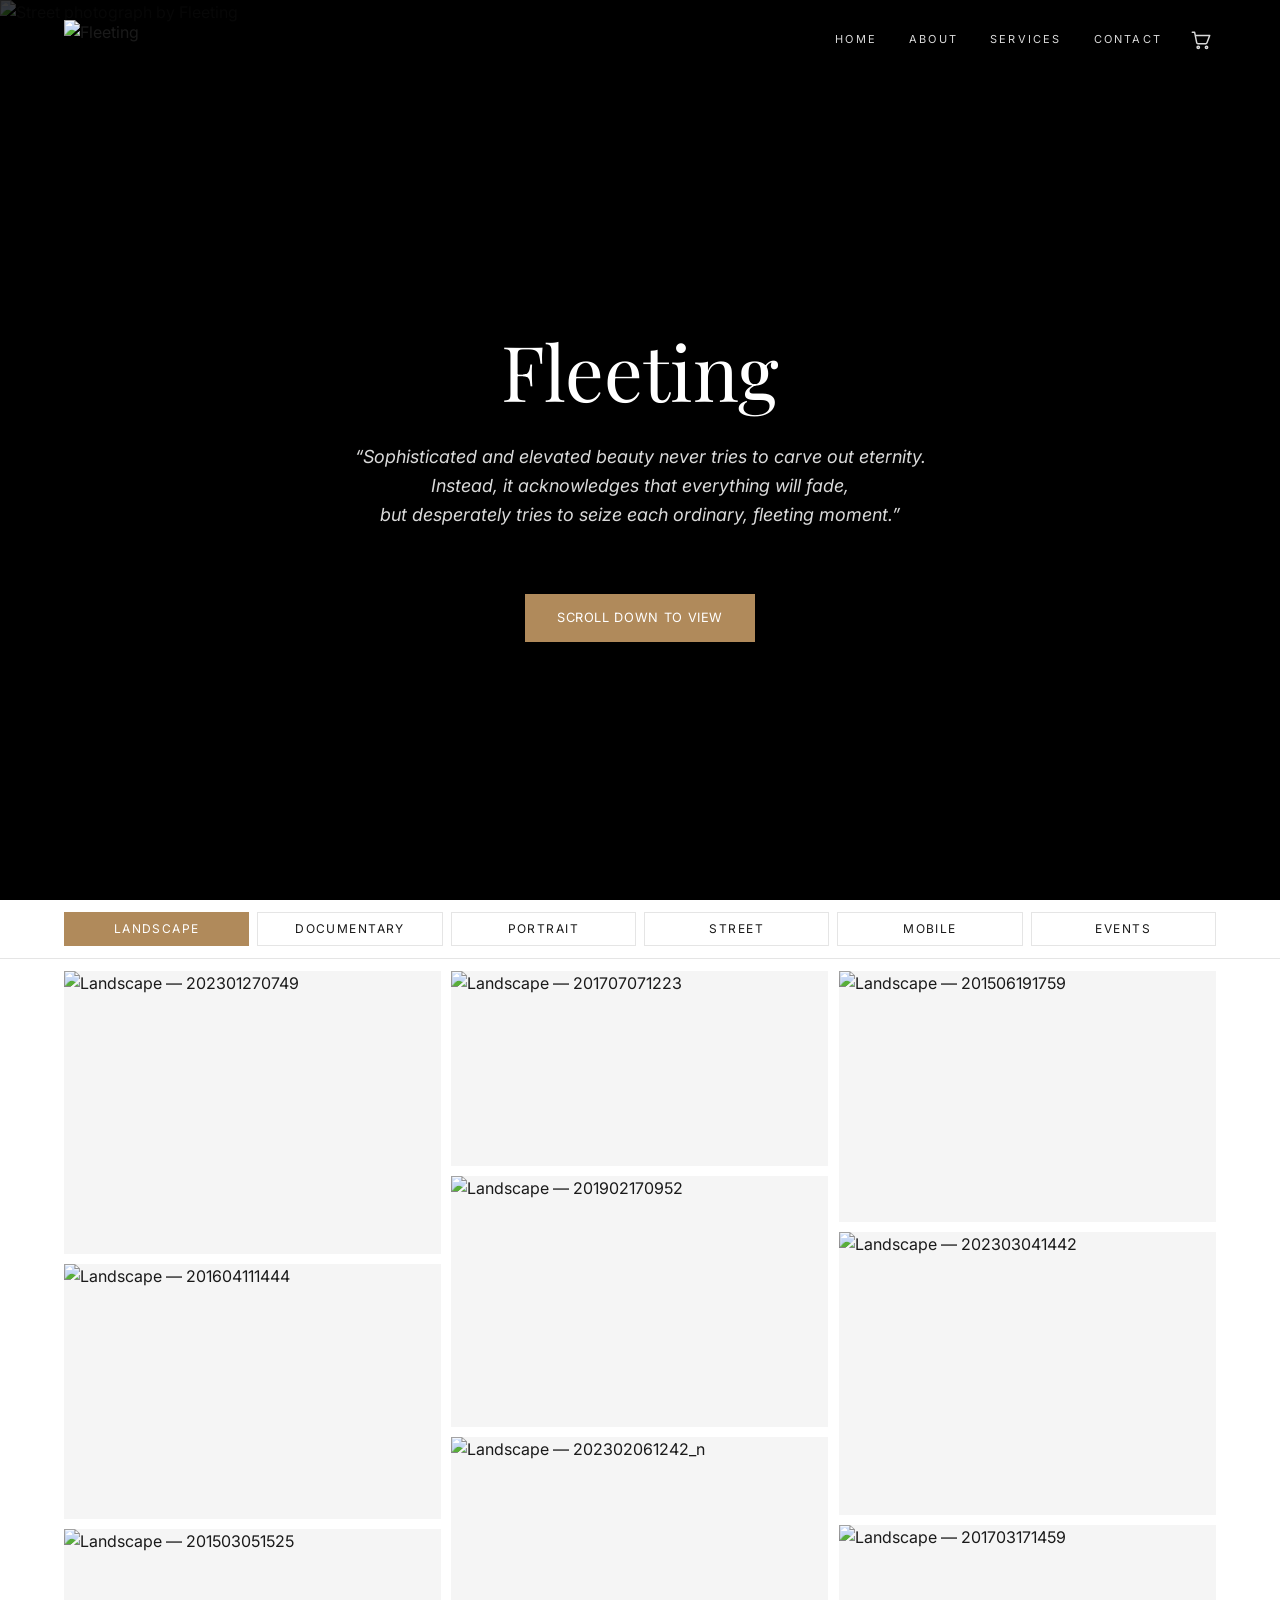
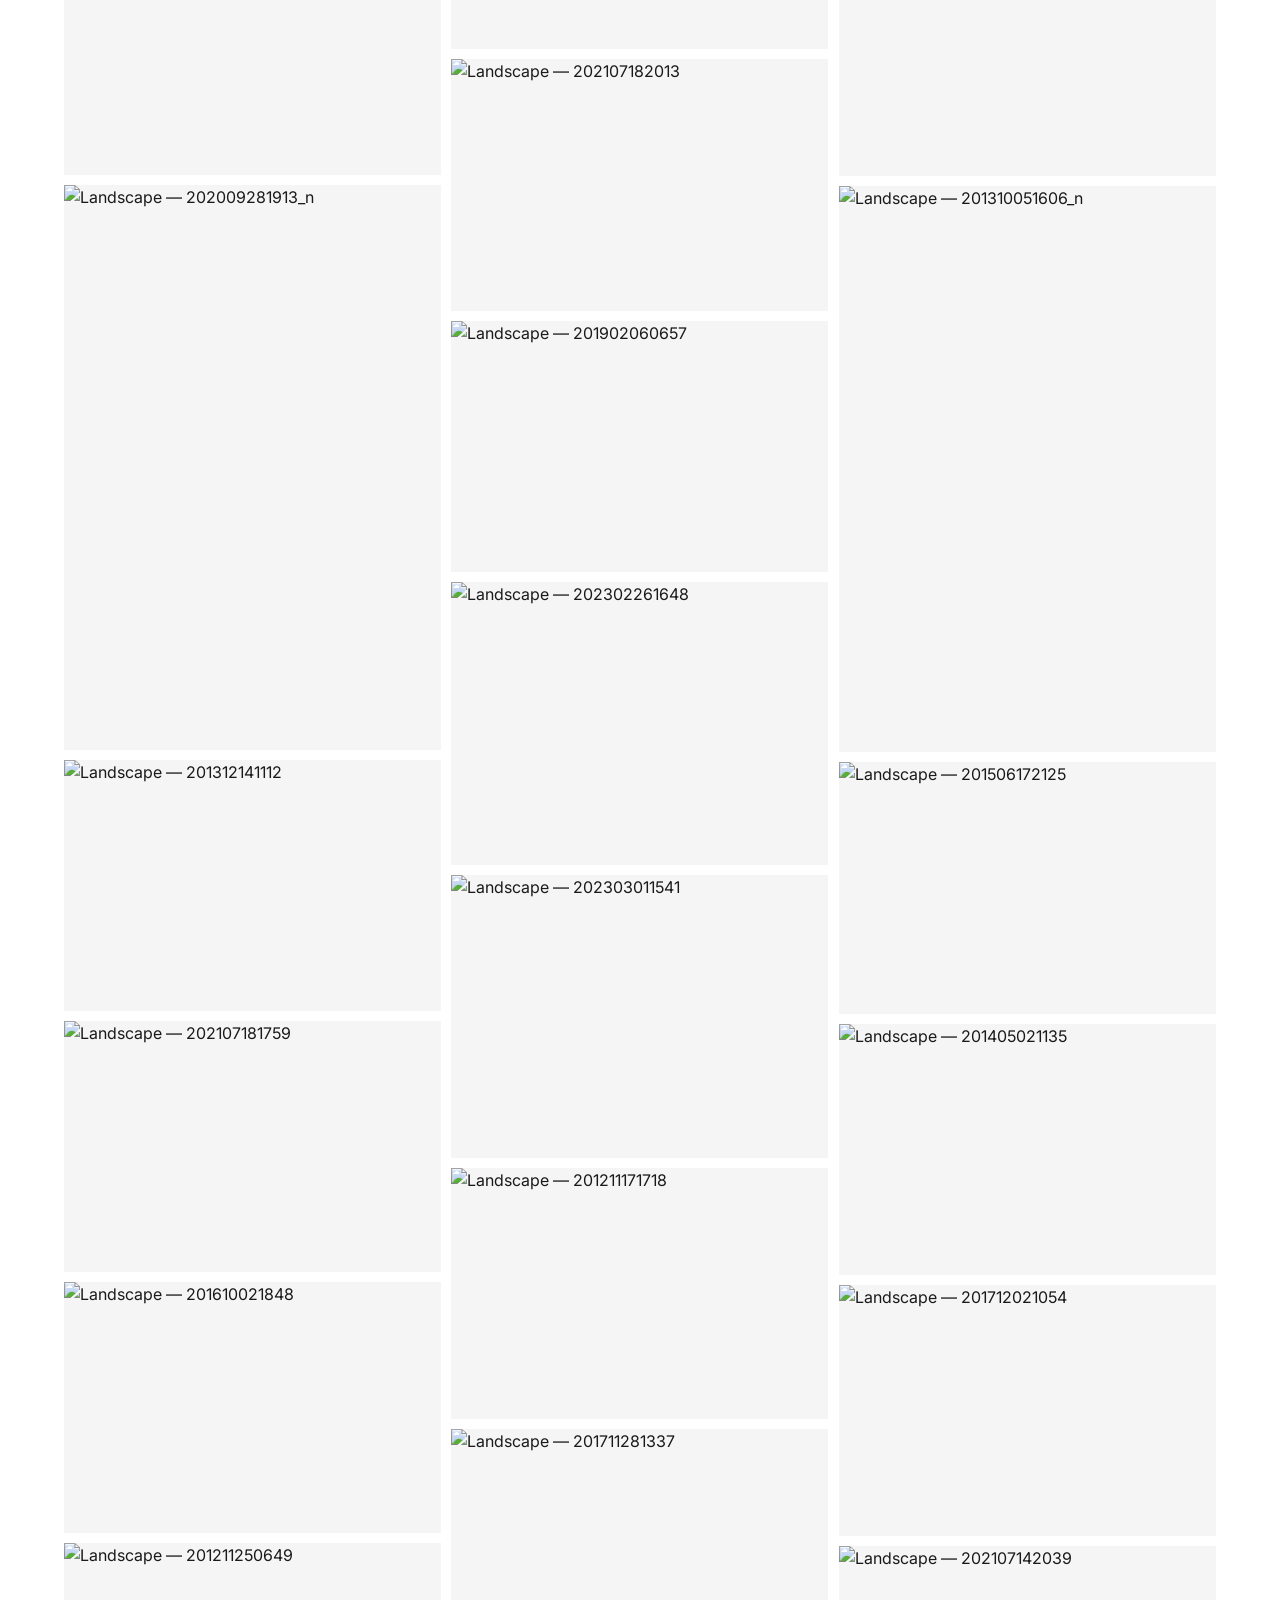
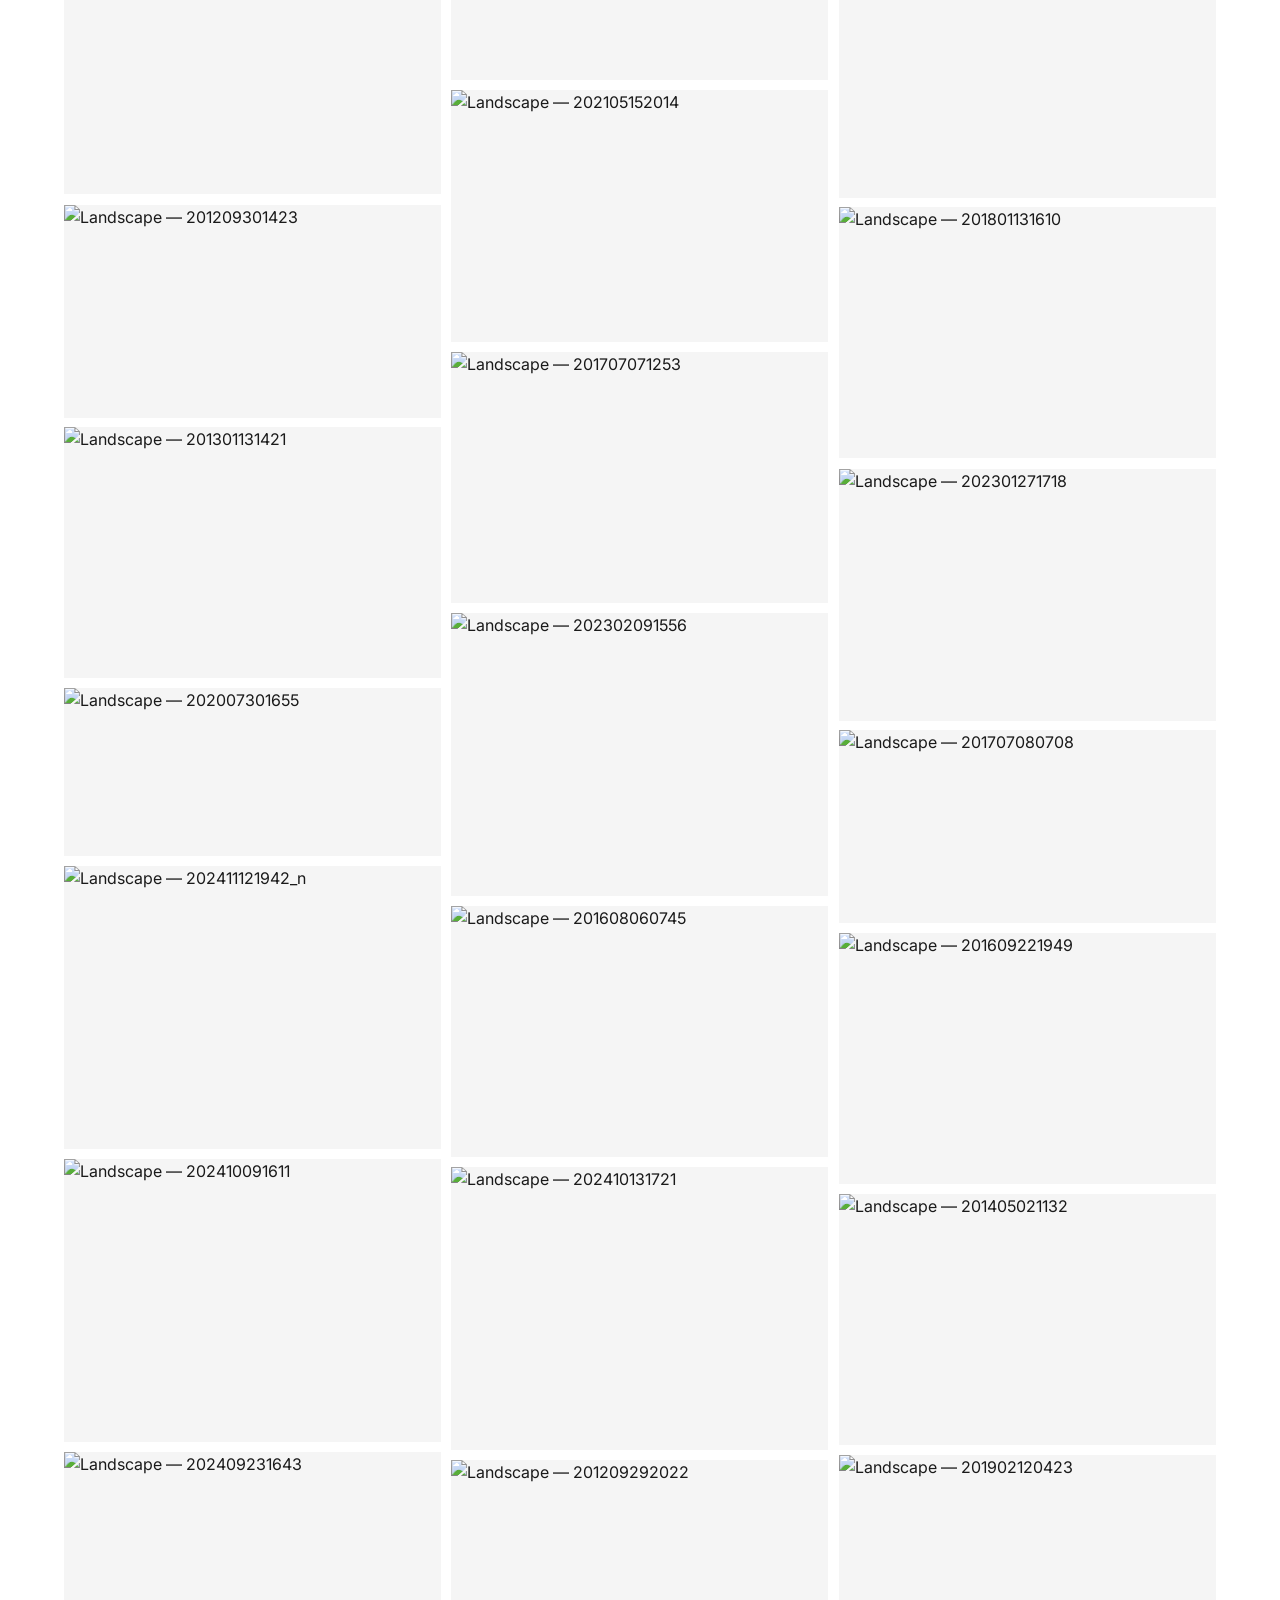
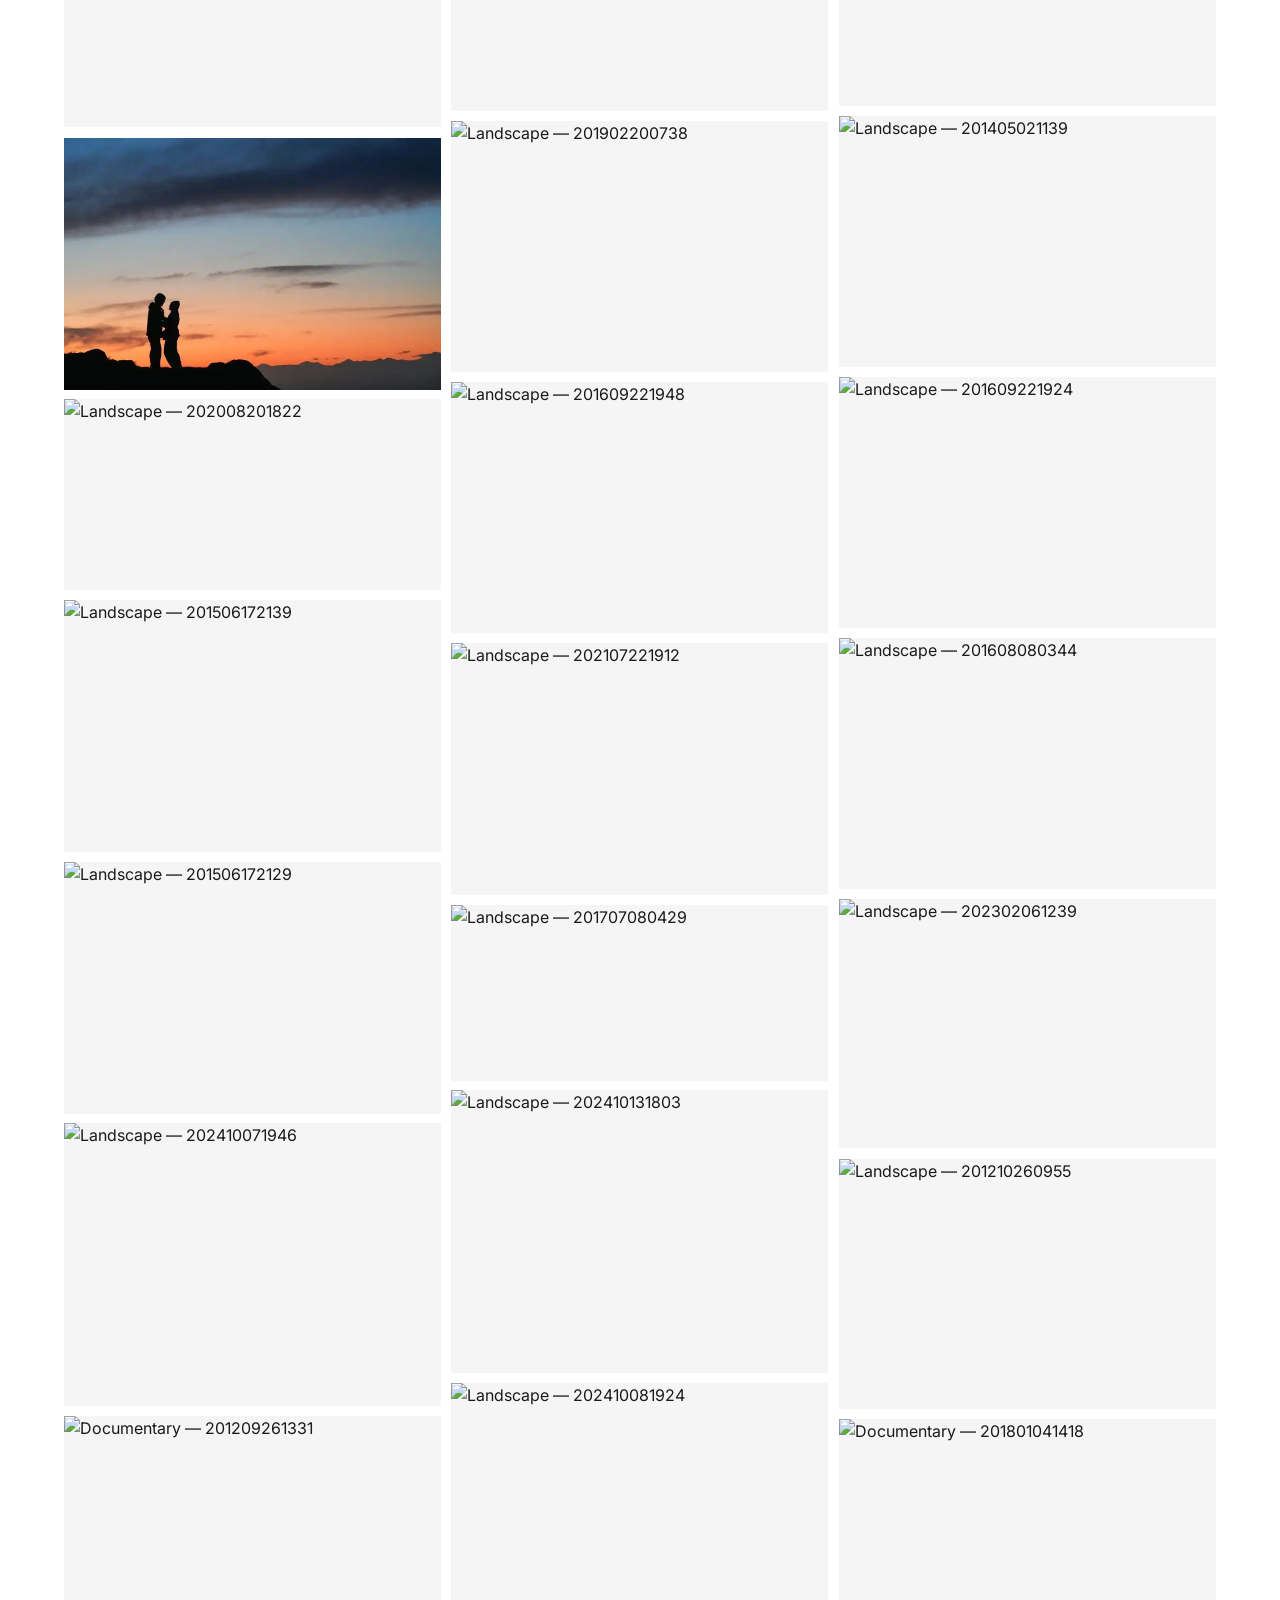
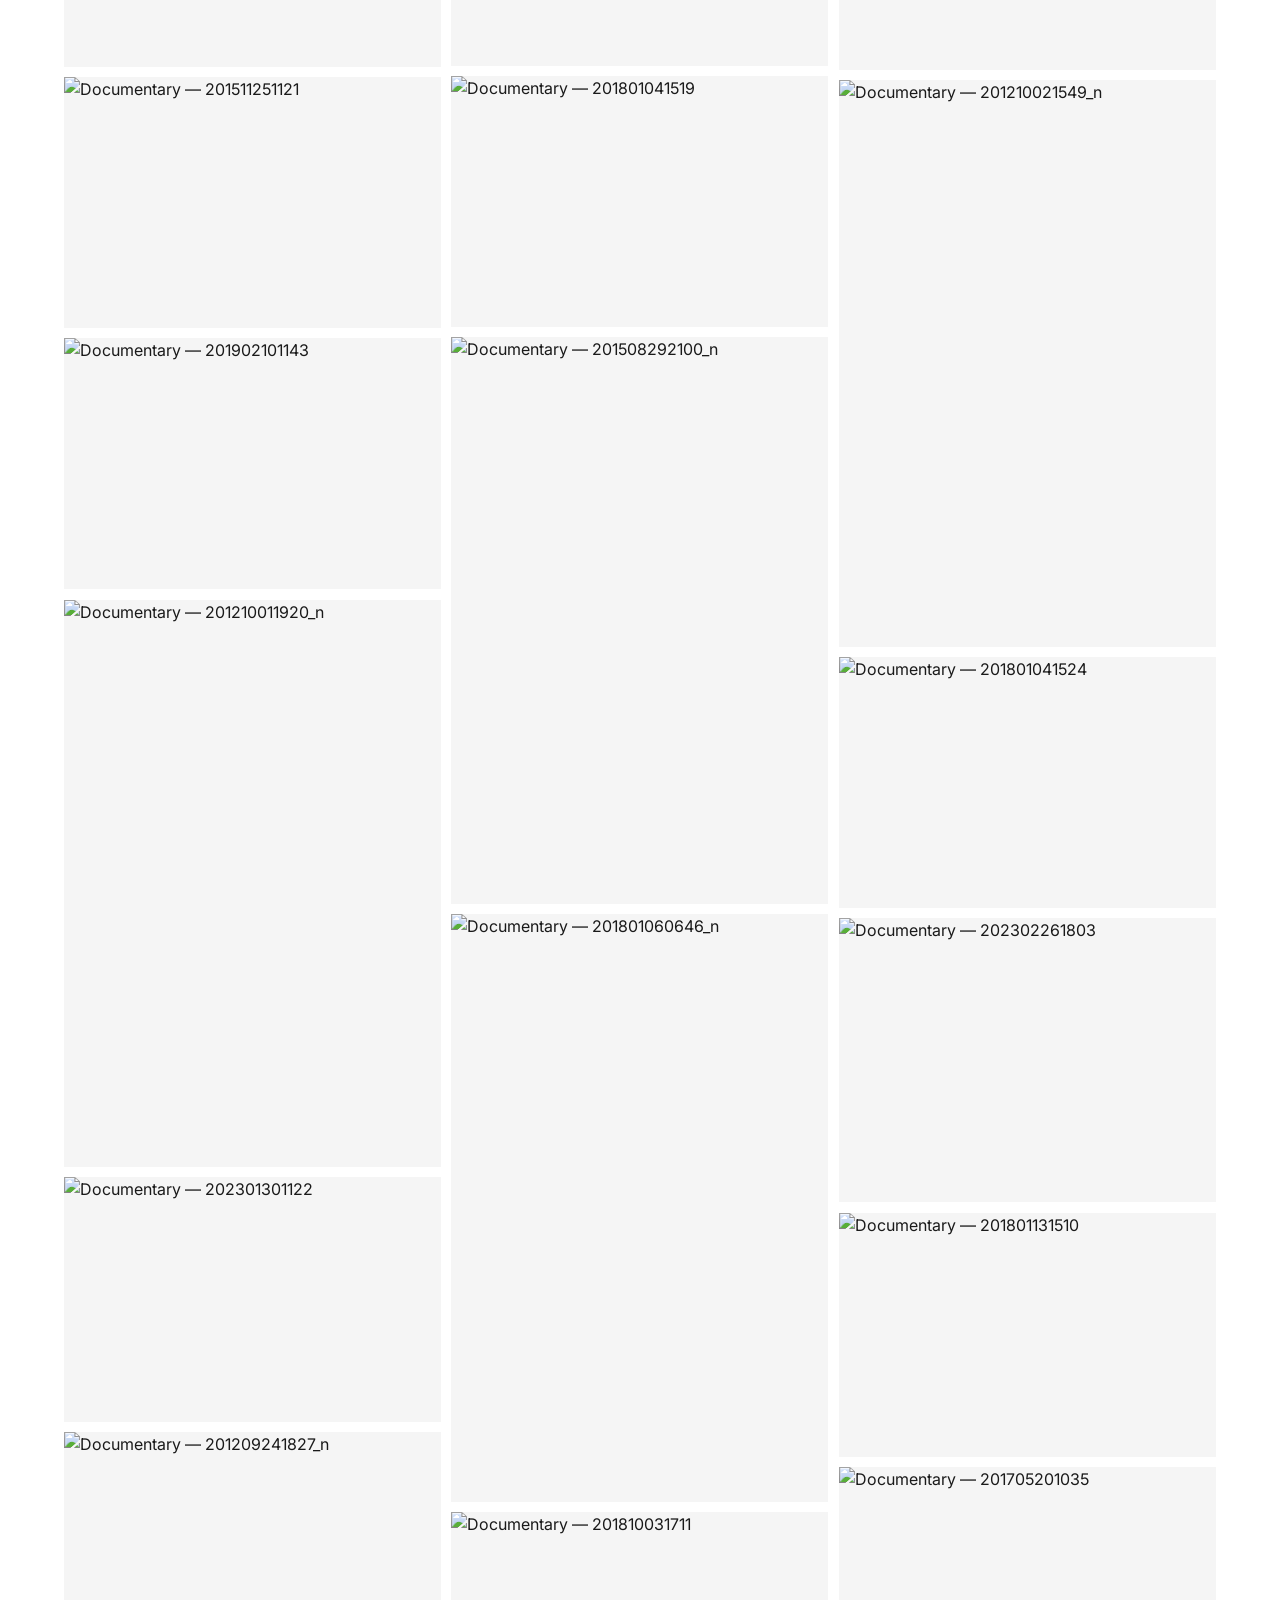
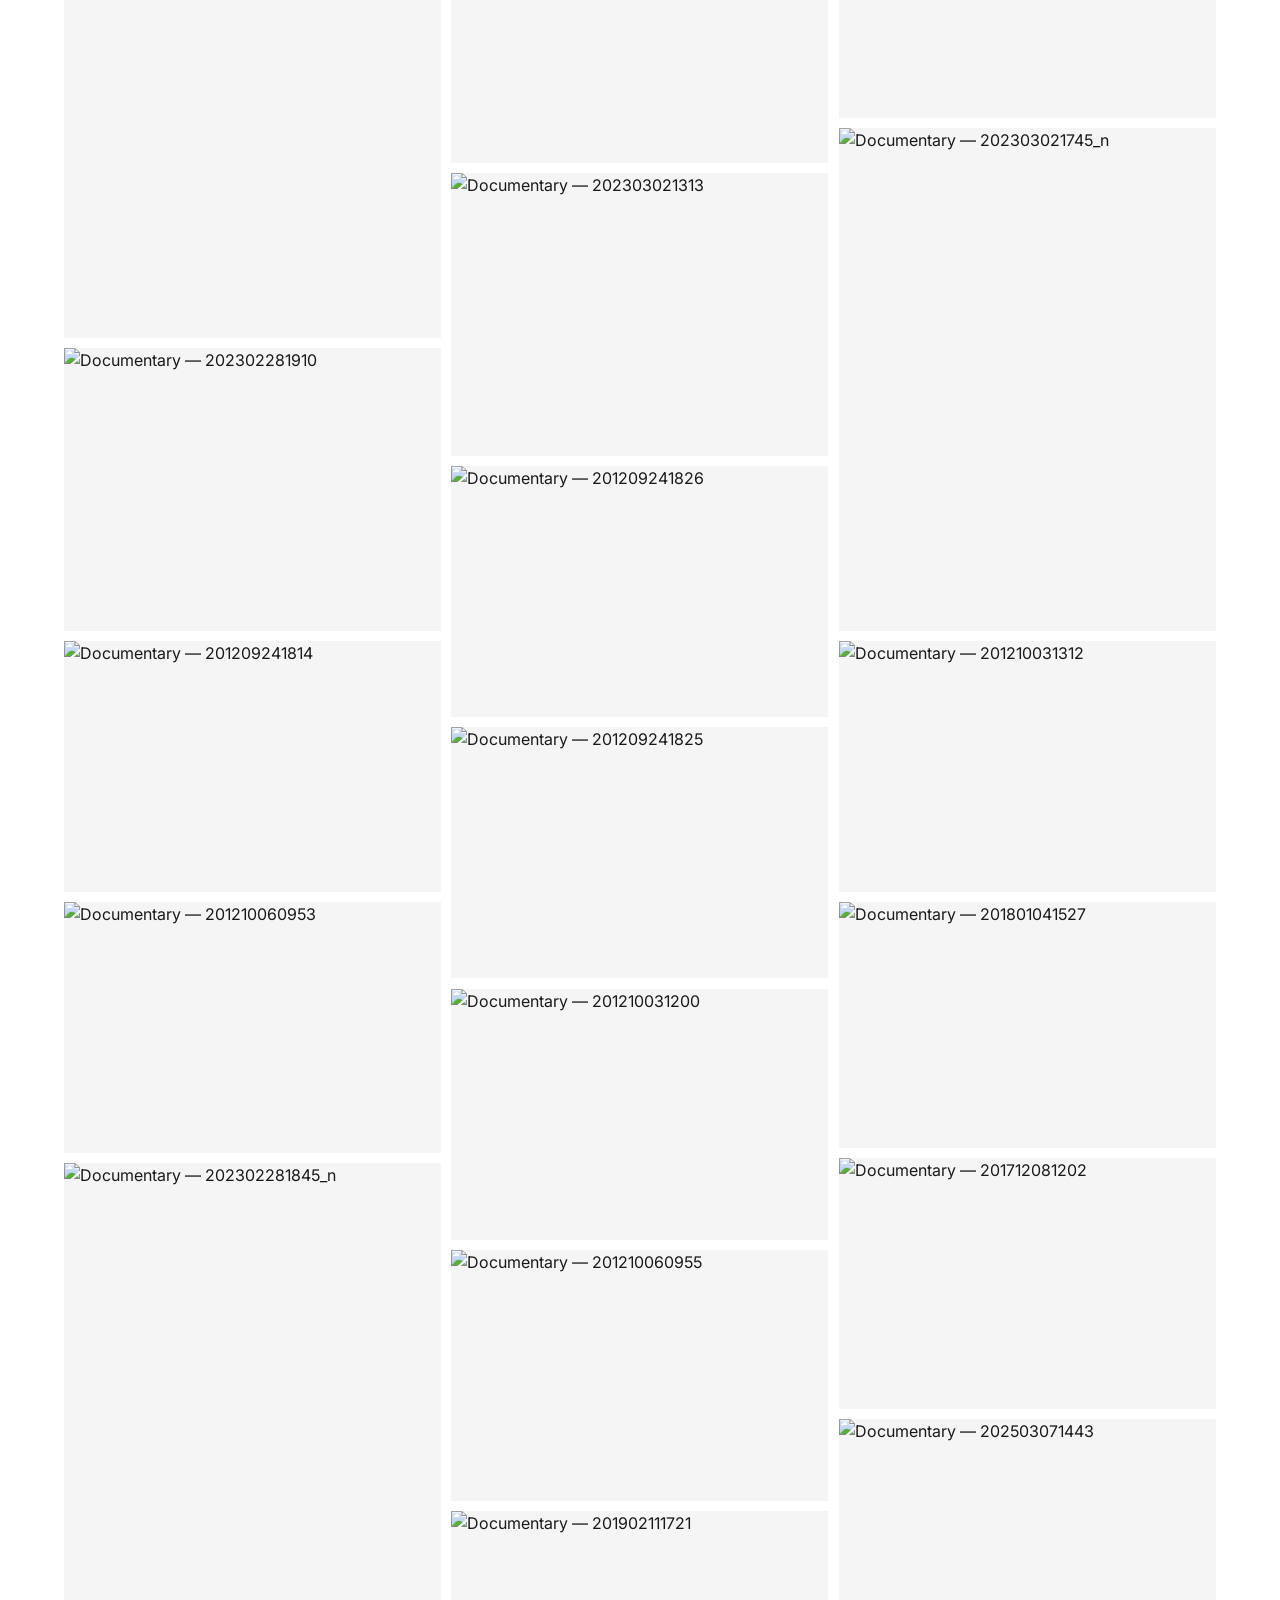
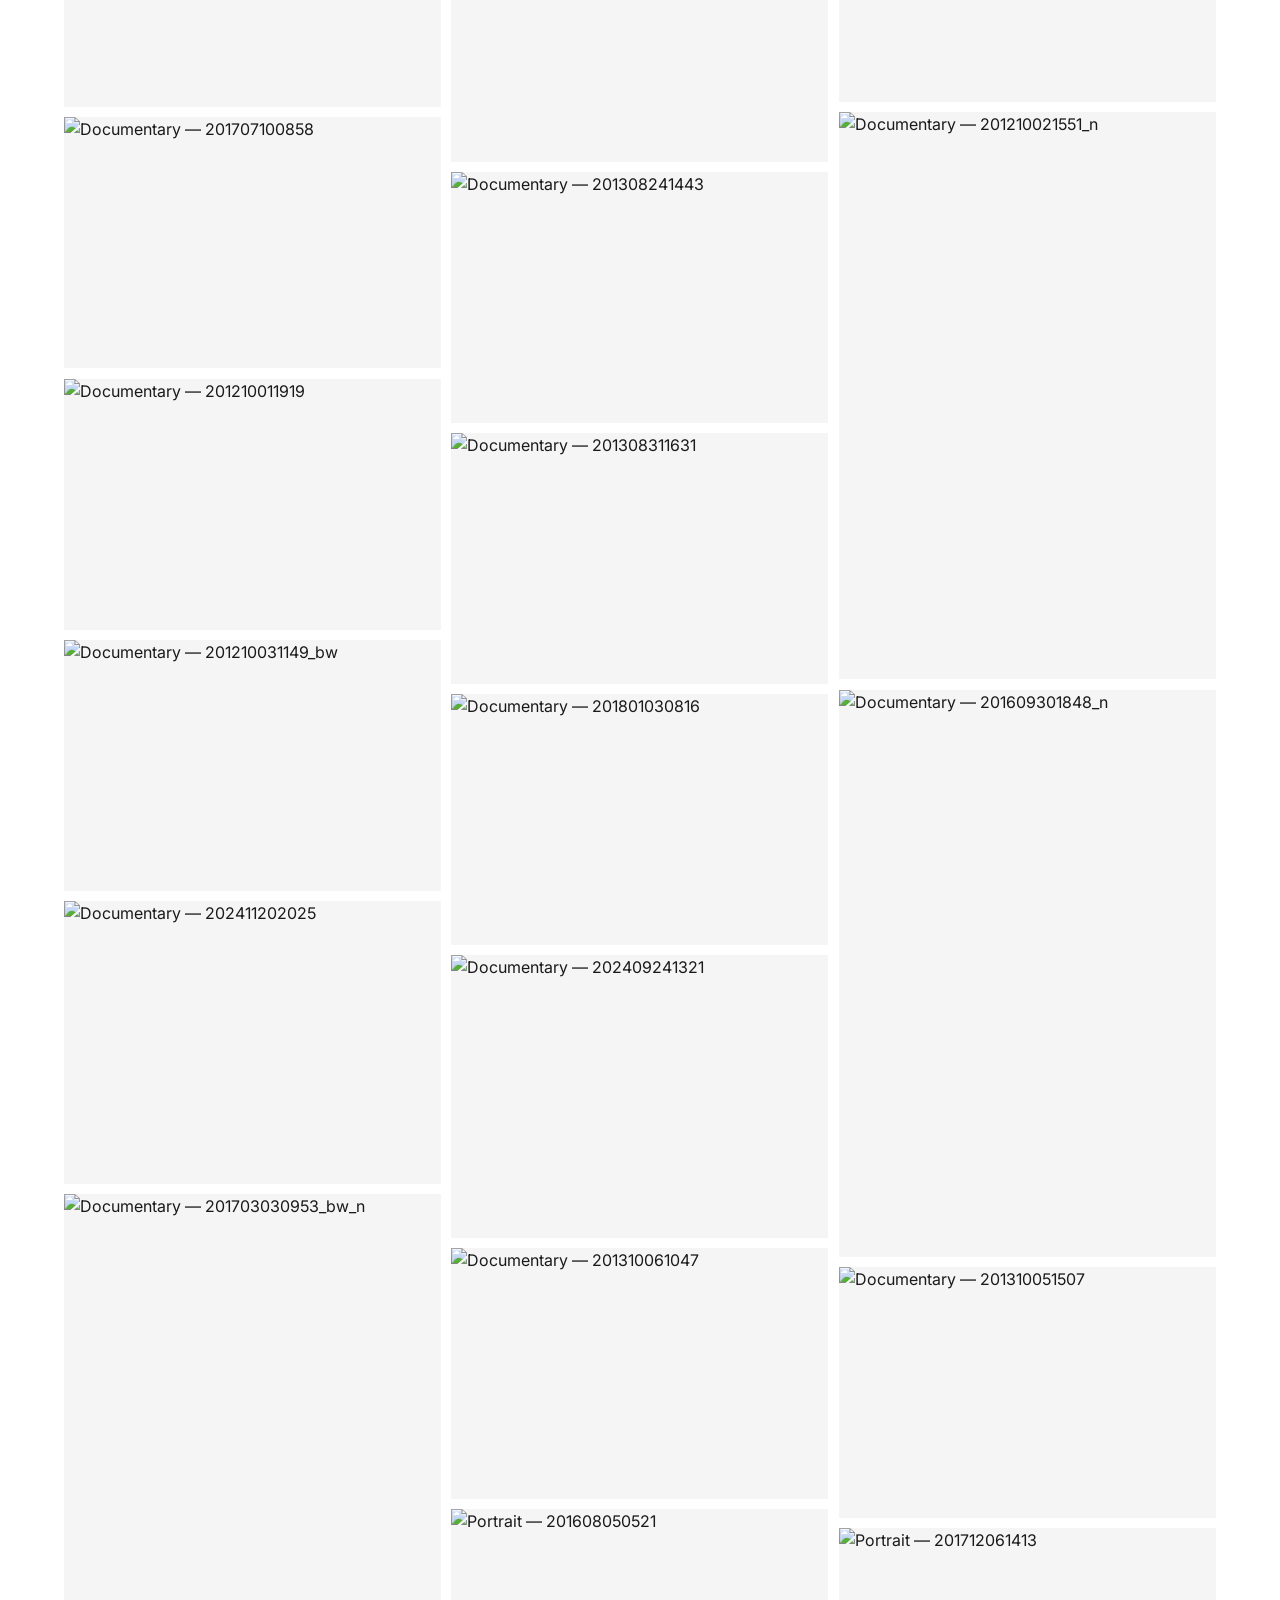
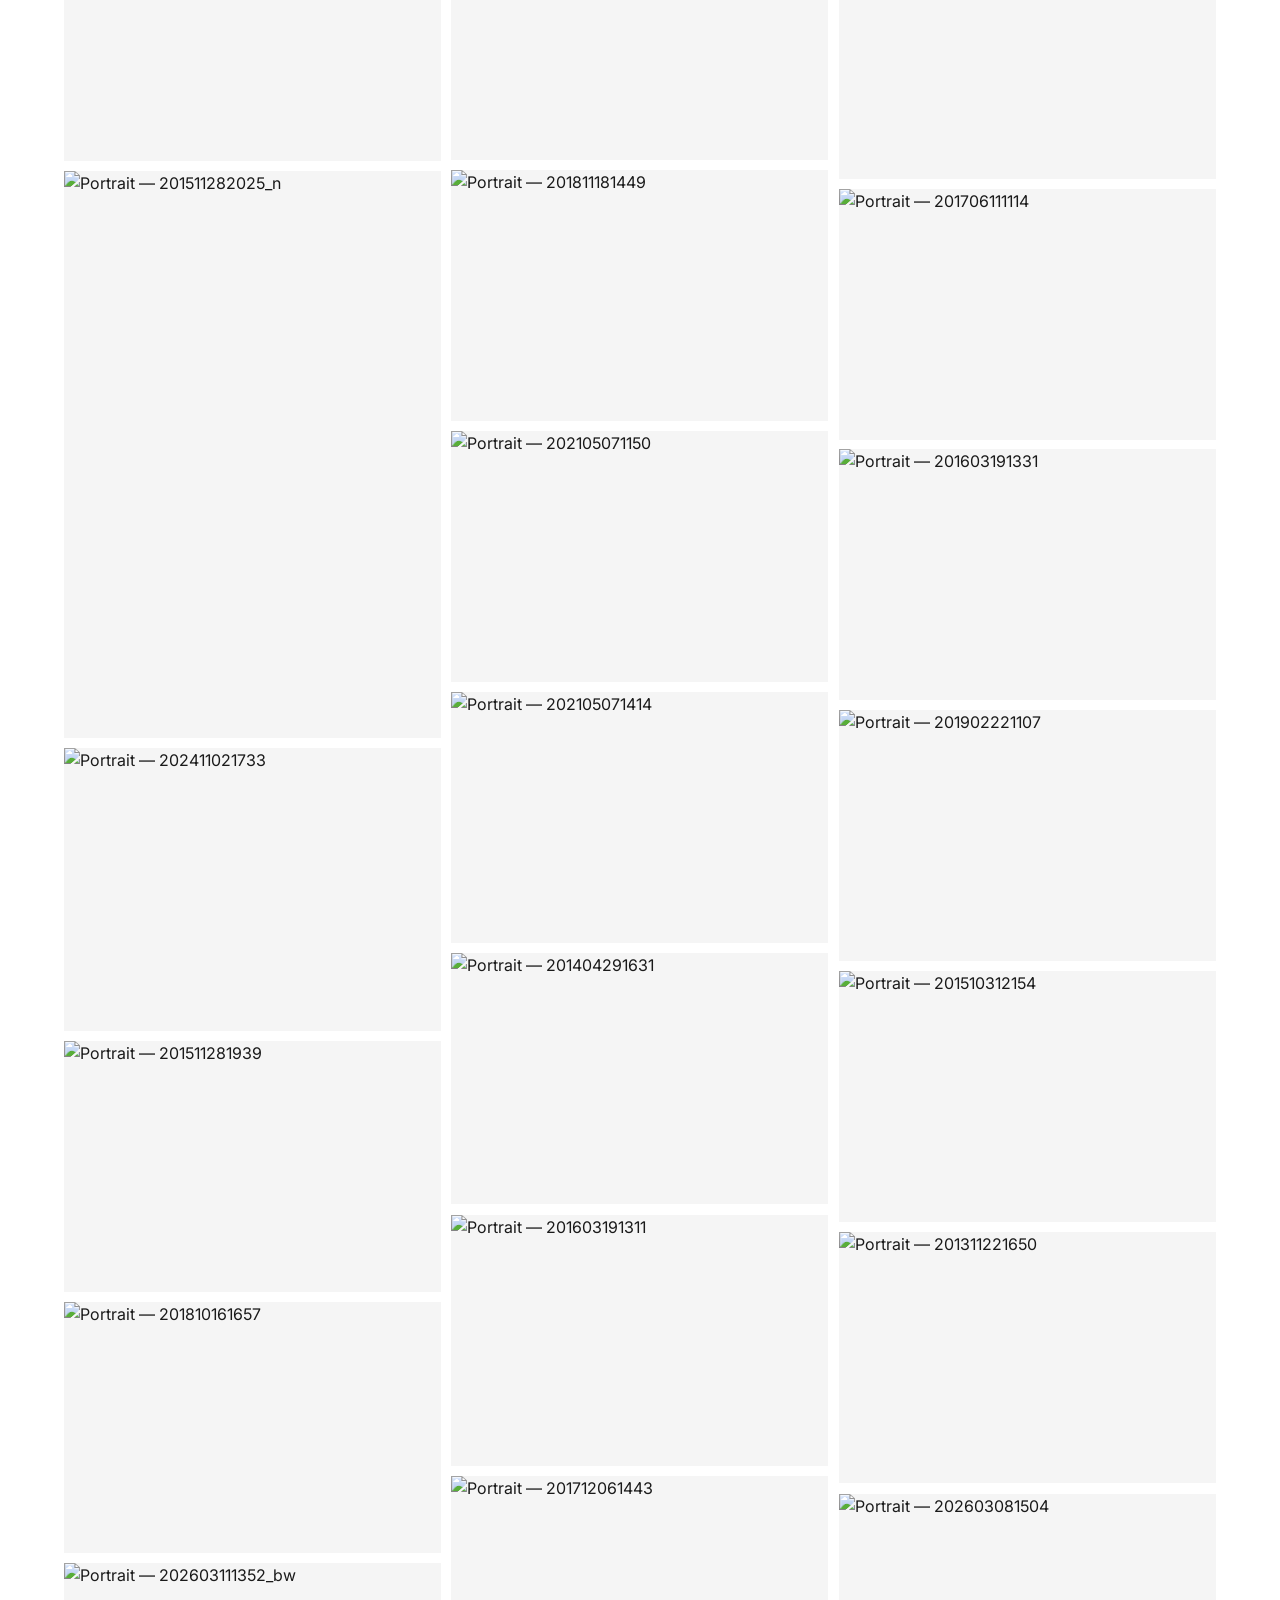
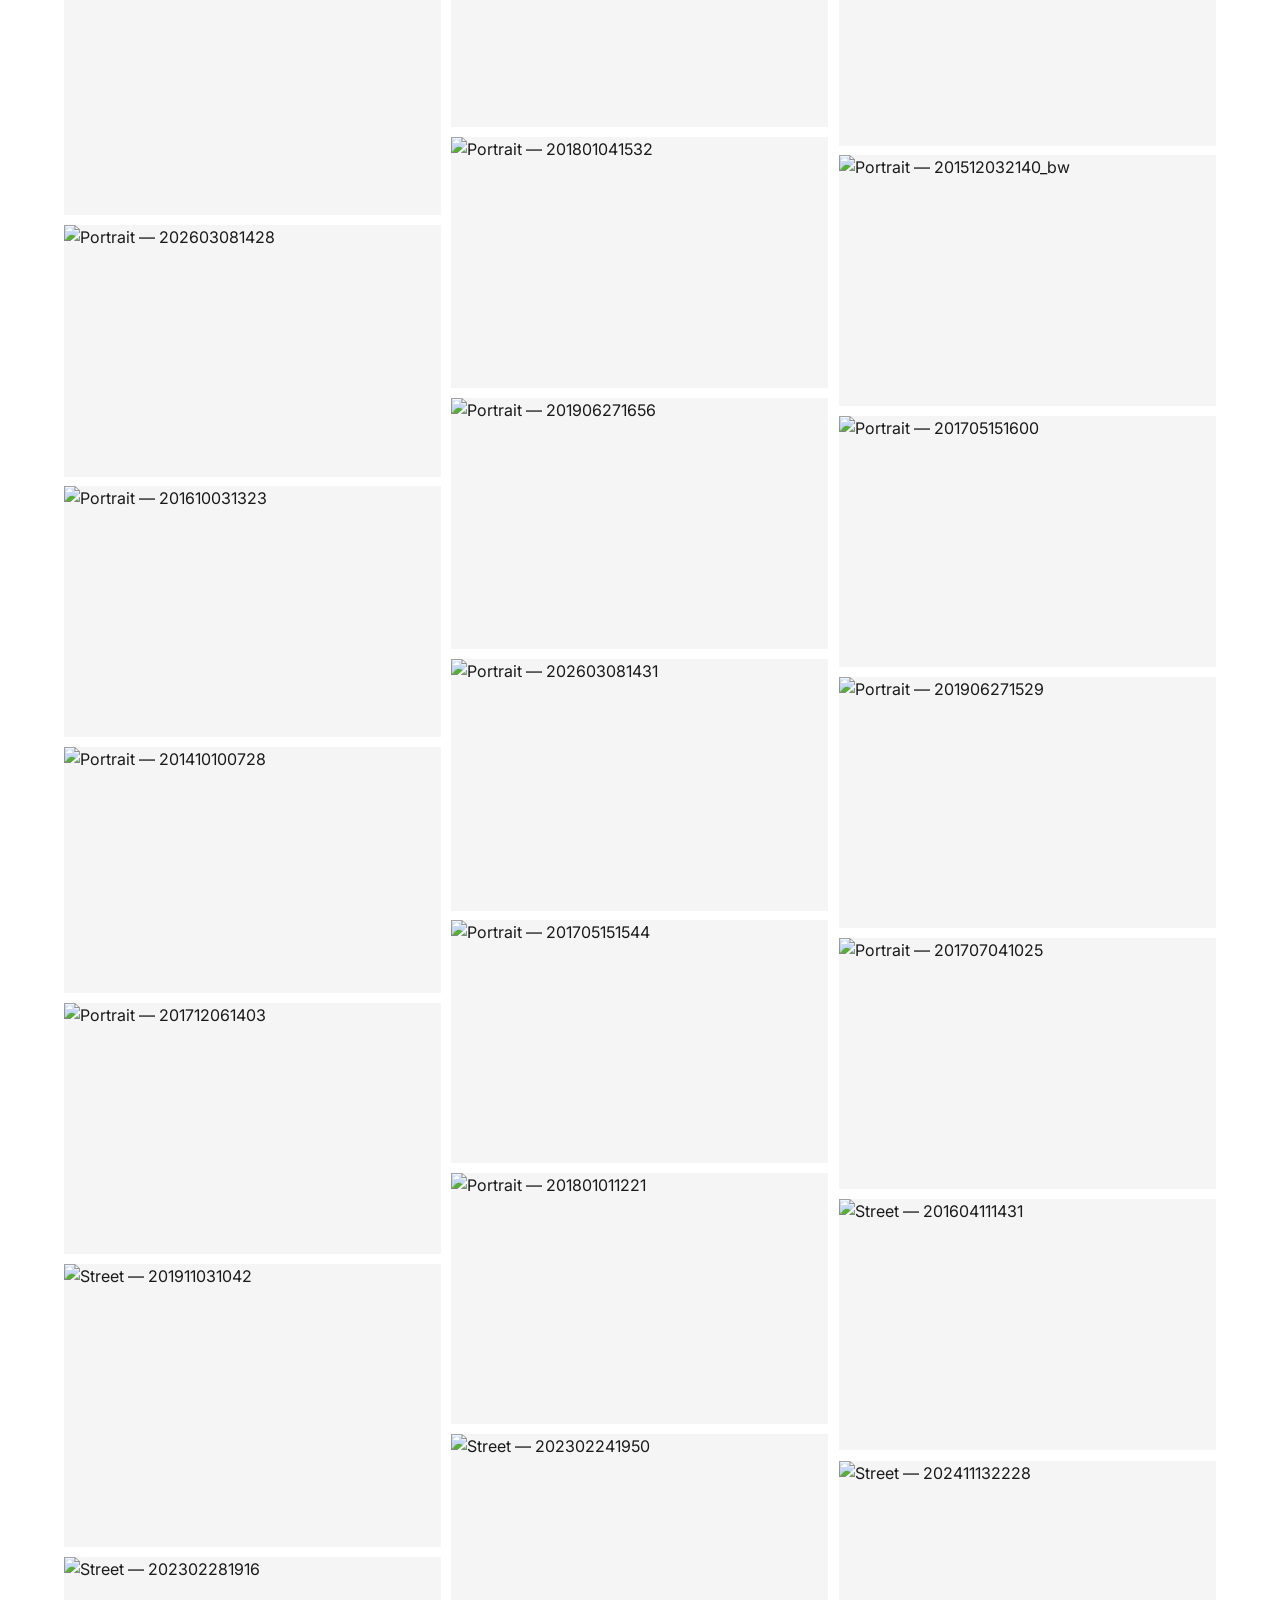
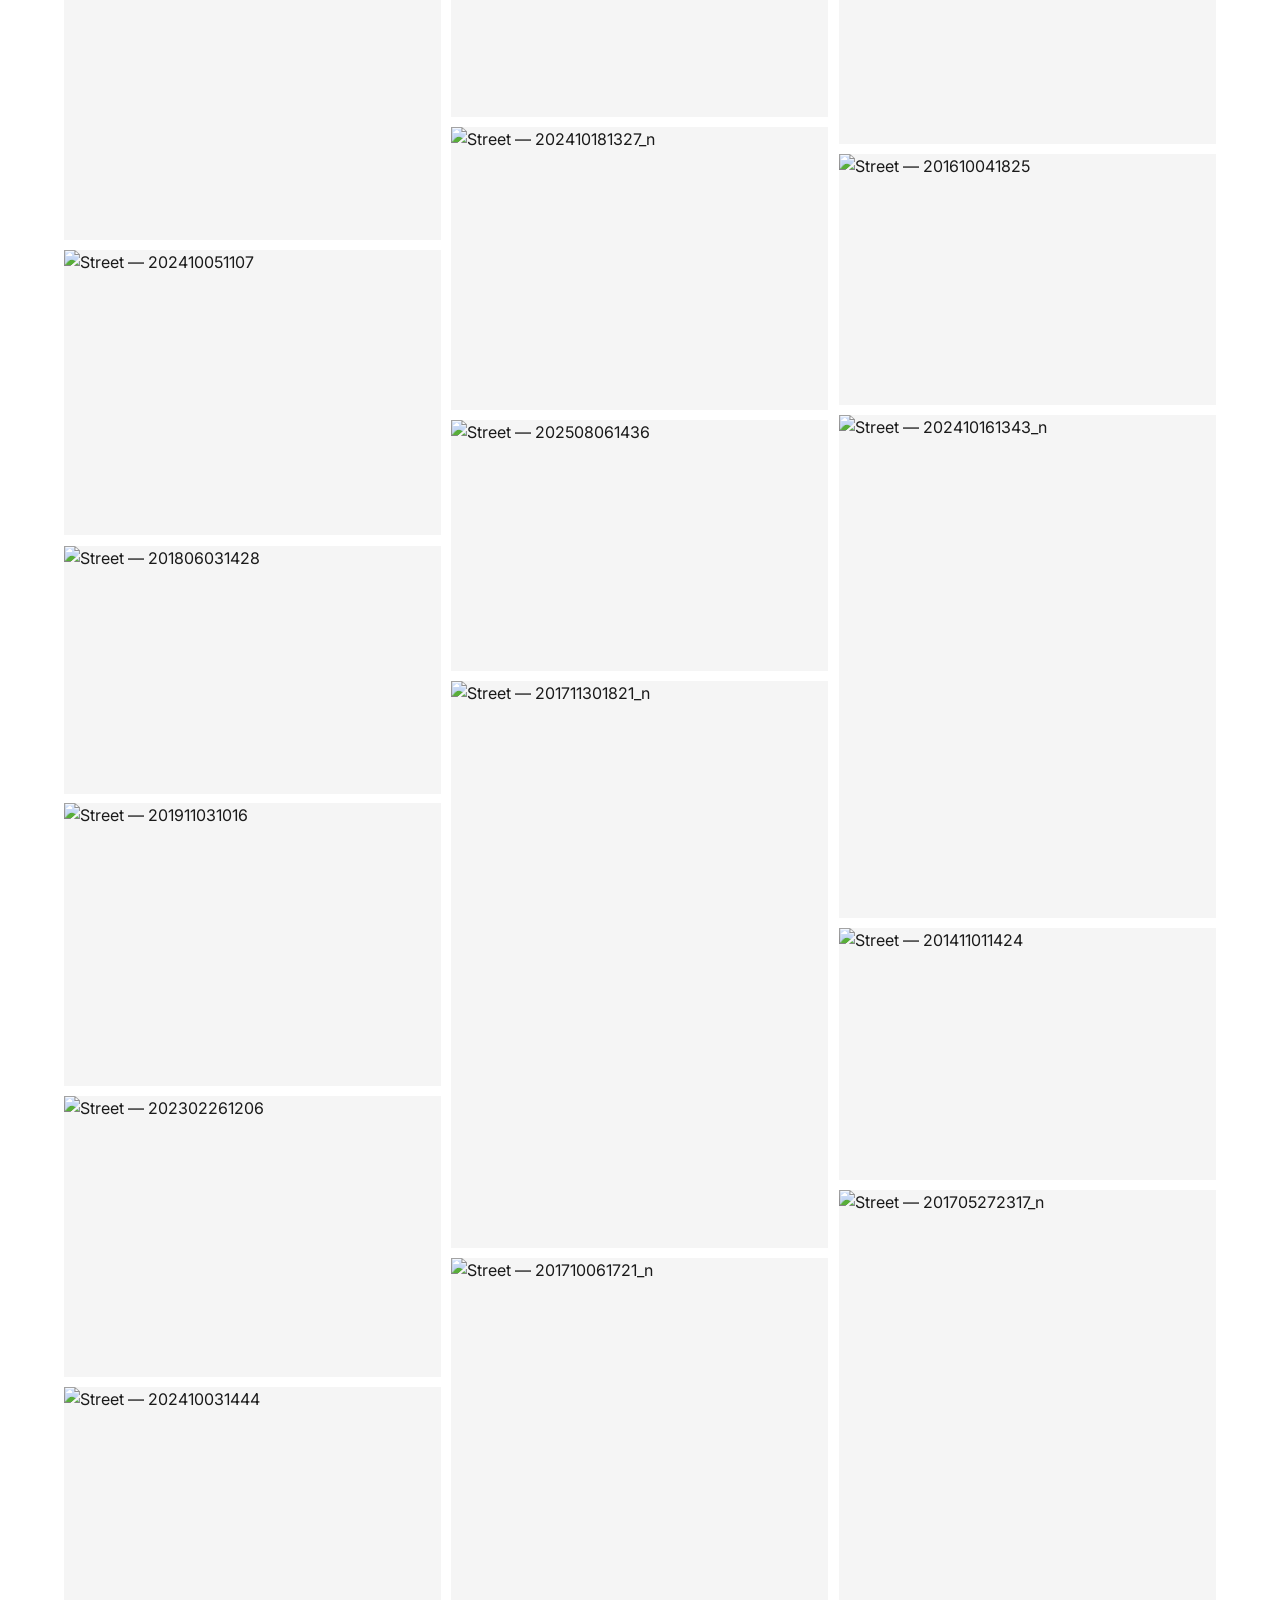
==== commit 7edaa373: "Deploy site-v2 build 20260531-105041" ====
--- a/index.html
+++ b/index.html
@@ -1,5 +1,5 @@
-<!DOCTYPE html><html lang="en-NZ"> <head><meta charset="UTF-8"><meta name="viewport" content="width=device-width, initial-scale=1.0"><meta name="generator" content="Astro v6.3.8"><title>Fleeting</title><meta name="description" content="Photography portfolio by Eterno — Landscape, Documentary, Portrait, Street, Mobile and Events photography."><link rel="canonical" href="https://fleeting.nz/"><!-- Open Graph --><meta property="og:type" content="website"><meta property="og:site_name" content="Fleeting"><meta property="og:title" content="Fleeting"><meta property="og:description" content="Photography portfolio by Eterno — Landscape, Documentary, Portrait, Street, Mobile and Events photography."><meta property="og:url" content="https://fleeting.nz/"><meta property="og:image" content="https://fleeting.nz/og-cover.jpg"><!-- Twitter --><meta name="twitter:card" content="summary_large_image"><meta name="twitter:title" content="Fleeting"><meta name="twitter:description" content="Photography portfolio by Eterno — Landscape, Documentary, Portrait, Street, Mobile and Events photography."><meta name="twitter:image" content="https://fleeting.nz/og-cover.jpg"><!-- Fonts --><link rel="preconnect" href="https://fonts.googleapis.com"><link rel="preconnect" href="https://fonts.gstatic.com" crossorigin><link rel="stylesheet" href="https://fonts.googleapis.com/css2?family=Inter:wght@400;500;600&family=Playfair+Display:ital,wght@0,400;0,500;0,700;1,400&display=swap"><link rel="icon" type="image/svg+xml" href="/favicon.svg"><link rel="apple-touch-icon" href="/favicon.svg"><link rel="stylesheet" href="/_astro/Base.XvOzVbIb.css">
+<!DOCTYPE html><html lang="en-NZ"> <head><meta charset="UTF-8"><meta name="viewport" content="width=device-width, initial-scale=1.0"><meta name="generator" content="Astro v6.3.8"><title>Fleeting</title><meta name="description" content="Photography portfolio by Eterno — Landscape, Documentary, Portrait, Street, Mobile and Events photography."><link rel="canonical" href="https://fleeting.nz/"><!-- Open Graph --><meta property="og:type" content="website"><meta property="og:site_name" content="Fleeting"><meta property="og:title" content="Fleeting"><meta property="og:description" content="Photography portfolio by Eterno — Landscape, Documentary, Portrait, Street, Mobile and Events photography."><meta property="og:url" content="https://fleeting.nz/"><meta property="og:image" content="https://fleeting.nz/og-cover.jpg"><!-- Twitter --><meta name="twitter:card" content="summary_large_image"><meta name="twitter:title" content="Fleeting"><meta name="twitter:description" content="Photography portfolio by Eterno — Landscape, Documentary, Portrait, Street, Mobile and Events photography."><meta name="twitter:image" content="https://fleeting.nz/og-cover.jpg"><!-- Fonts --><link rel="preconnect" href="https://fonts.googleapis.com"><link rel="preconnect" href="https://fonts.gstatic.com" crossorigin><link rel="stylesheet" href="https://fonts.googleapis.com/css2?family=Inter:wght@400;500;600&family=Playfair+Display:ital,wght@0,400;0,500;0,700;1,400&display=swap"><link rel="icon" type="image/svg+xml" href="/favicon.svg"><link rel="apple-touch-icon" href="/favicon.svg"><link rel="stylesheet" href="/_astro/Base.B8V3NcpL.css">
 <style>.masonry-js[data-astro-cid-j7pv25f6]{position:relative;width:100%}.masonry-js[data-astro-cid-j7pv25f6] .jg-item[data-astro-cid-j7pv25f6]{position:absolute;top:0;left:0;margin:0;will-change:transform}.masonry-js[data-astro-cid-j7pv25f6] .jg-item[data-astro-cid-j7pv25f6] picture[data-astro-cid-j7pv25f6],.masonry-js[data-astro-cid-j7pv25f6] .jg-item[data-astro-cid-j7pv25f6] img[data-astro-cid-j7pv25f6]{display:block;width:100%;height:100%}
-</style></head> <body> <header id="site-header" class="fixed top-0 inset-x-0 z-40 transition-colors duration-300" data-transparent="true" data-astro-cid-3ef6ksr2> <div class="container-w flex items-center justify-between h-16 md:h-20" data-astro-cid-3ef6ksr2> <a href="/" class="flex items-center" aria-label="Fleeting home" data-astro-cid-3ef6ksr2> <img src="/logo-light.png" alt="Fleeting" class="h-8 md:h-10 w-auto" data-astro-cid-3ef6ksr2> </a> <div class="flex items-center gap-3 md:gap-6" data-astro-cid-3ef6ksr2> <nav class="hidden md:flex gap-8 items-center text-[11px] tracking-[0.2em] uppercase" data-astro-cid-3ef6ksr2> <a href="/" class="text-white/85 hover:text-[var(--color-accent)] transition-colors text-[var(--color-accent)]" data-astro-cid-3ef6ksr2> Home </a><a href="/about/" class="text-white/85 hover:text-[var(--color-accent)] transition-colors" data-astro-cid-3ef6ksr2> About </a><a href="/services/" class="text-white/85 hover:text-[var(--color-accent)] transition-colors" data-astro-cid-3ef6ksr2> Services </a><a href="/contact/" class="text-white/85 hover:text-[var(--color-accent)] transition-colors" data-astro-cid-3ef6ksr2> Contact </a> </nav> <a href="/cart/" id="cart-link" class="relative text-white/85 hover:text-[var(--color-accent)] transition-colors p-1" aria-label="Cart" data-astro-cid-3ef6ksr2> <svg width="22" height="22" viewBox="0 0 24 24" fill="none" stroke="currentColor" stroke-width="1.6" stroke-linecap="round" stroke-linejoin="round" data-astro-cid-3ef6ksr2> <circle cx="9" cy="20" r="1.3" data-astro-cid-3ef6ksr2></circle><circle cx="18" cy="20" r="1.3" data-astro-cid-3ef6ksr2></circle> <path d="M2.5 3.5H5l2.3 11.4a1.4 1.4 0 0 0 1.4 1.1h8.4a1.4 1.4 0 0 0 1.4-1.1L21.5 7H6" data-astro-cid-3ef6ksr2></path> </svg> <span id="cart-count" class="hidden absolute -top-0.5 -right-0.5 min-w-[16px] h-4 px-1 rounded-full bg-[var(--color-accent)] text-white text-[10px] font-semibold leading-4 text-center" data-astro-cid-3ef6ksr2>0</span> </a> <button id="menu-toggle" class="md:hidden text-white p-2" aria-label="Toggle menu" aria-expanded="false" data-astro-cid-3ef6ksr2> <svg width="24" height="24" viewBox="0 0 24 24" fill="none" stroke="currentColor" stroke-width="2" data-astro-cid-3ef6ksr2> <path d="M3 6h18M3 12h18M3 18h18" data-astro-cid-3ef6ksr2></path> </svg> </button> </div> </div> <div id="mobile-menu" class="md:hidden hidden bg-[var(--color-bg-dark)] border-t border-white/10" data-astro-cid-3ef6ksr2> <nav class="container-w flex flex-col py-4 gap-3 text-[12px] tracking-[0.2em] uppercase" data-astro-cid-3ef6ksr2> <a href="/" class="text-white/85 hover:text-[var(--color-accent)] py-2" data-astro-cid-3ef6ksr2> Home </a><a href="/about/" class="text-white/85 hover:text-[var(--color-accent)] py-2" data-astro-cid-3ef6ksr2> About </a><a href="/services/" class="text-white/85 hover:text-[var(--color-accent)] py-2" data-astro-cid-3ef6ksr2> Services </a><a href="/contact/" class="text-white/85 hover:text-[var(--color-accent)] py-2" data-astro-cid-3ef6ksr2> Contact </a> </nav> </div> </header>  <script type="module" src="/_astro/Header.astro_astro_type_script_index_0_lang.yC3cG8ai.js"></script> <main>  <section class="relative w-full overflow-hidden bg-black h-screen"> <picture id="hero-pic" class="absolute inset-0"> <source id="hero-source" srcset="/photos/Documentary/201310061047-full.webp" type="image/webp"> <img id="hero-img" src="/photos/Documentary/201310061047-full.jpg" alt="Documentary photograph by Fleeting" class="protected w-full h-full object-cover" loading="eager" fetchpriority="high"> </picture> <div class="absolute inset-0 bg-gradient-to-b from-black/40 via-black/30 to-black/70"></div> <div class="relative z-10 container-w h-full flex flex-col justify-center items-center text-center text-white pt-16"> <h1 class="font-serif text-[clamp(2.5rem,6vw,5rem)] leading-tight mb-6">Fleeting</h1> <p class="italic text-base md:text-lg max-w-2xl text-white/85 mb-12 md:mb-16 leading-relaxed"> “Sophisticated and elevated beauty never tries to carve out eternity.<br>Instead, it acknowledges that everything will fade,<br>but desperately tries to seize each ordinary, fleeting moment.” </p> <a href="#cat-landscape" class="btn-primary">Scroll Down to View</a> </div> <script type="application/json" id="hero-pool">[{"webp":"/photos/Documentary/201209241814-full.webp","jpg":"/photos/Documentary/201209241814-full.jpg","cat":"Documentary"},{"webp":"/photos/Documentary/201209241825-full.webp","jpg":"/photos/Documentary/201209241825-full.jpg","cat":"Documentary"},{"webp":"/photos/Documentary/201209241826-full.webp","jpg":"/photos/Documentary/201209241826-full.jpg","cat":"Documentary"},{"webp":"/photos/Documentary/201209261331-full.webp","jpg":"/photos/Documentary/201209261331-full.jpg","cat":"Documentary"},{"webp":"/photos/Documentary/201210011919-full.webp","jpg":"/photos/Documentary/201210011919-full.jpg","cat":"Documentary"},{"webp":"/photos/Documentary/201210031149_bw-full.webp","jpg":"/photos/Documentary/201210031149_bw-full.jpg","cat":"Documentary"},{"webp":"/photos/Documentary/201210031200-full.webp","jpg":"/photos/Documentary/201210031200-full.jpg","cat":"Documentary"},{"webp":"/photos/Documentary/201210031312-full.webp","jpg":"/photos/Documentary/201210031312-full.jpg","cat":"Documentary"},{"webp":"/photos/Documentary/201210060953-full.webp","jpg":"/photos/Documentary/201210060953-full.jpg","cat":"Documentary"},{"webp":"/photos/Documentary/201210060955-full.webp","jpg":"/photos/Documentary/201210060955-full.jpg","cat":"Documentary"},{"webp":"/photos/Documentary/201308241443-full.webp","jpg":"/photos/Documentary/201308241443-full.jpg","cat":"Documentary"},{"webp":"/photos/Documentary/201308311631-full.webp","jpg":"/photos/Documentary/201308311631-full.jpg","cat":"Documentary"},{"webp":"/photos/Documentary/201310051507-full.webp","jpg":"/photos/Documentary/201310051507-full.jpg","cat":"Documentary"},{"webp":"/photos/Documentary/201310061047-full.webp","jpg":"/photos/Documentary/201310061047-full.jpg","cat":"Documentary"},{"webp":"/photos/Documentary/201511251121-full.webp","jpg":"/photos/Documentary/201511251121-full.jpg","cat":"Documentary"},{"webp":"/photos/Documentary/201705201035-full.webp","jpg":"/photos/Documentary/201705201035-full.jpg","cat":"Documentary"},{"webp":"/photos/Documentary/201707100858-full.webp","jpg":"/photos/Documentary/201707100858-full.jpg","cat":"Documentary"},{"webp":"/photos/Documentary/201712081202-full.webp","jpg":"/photos/Documentary/201712081202-full.jpg","cat":"Documentary"},{"webp":"/photos/Documentary/201801030816-full.webp","jpg":"/photos/Documentary/201801030816-full.jpg","cat":"Documentary"},{"webp":"/photos/Documentary/201801041418-full.webp","jpg":"/photos/Documentary/201801041418-full.jpg","cat":"Documentary"},{"webp":"/photos/Documentary/201801041519-full.webp","jpg":"/photos/Documentary/201801041519-full.jpg","cat":"Documentary"},{"webp":"/photos/Documentary/201801041524-full.webp","jpg":"/photos/Documentary/201801041524-full.jpg","cat":"Documentary"},{"webp":"/photos/Documentary/201801041527-full.webp","jpg":"/photos/Documentary/201801041527-full.jpg","cat":"Documentary"},{"webp":"/photos/Documentary/201801131510-full.webp","jpg":"/photos/Documentary/201801131510-full.jpg","cat":"Documentary"},{"webp":"/photos/Documentary/201810031711-full.webp","jpg":"/photos/Documentary/201810031711-full.jpg","cat":"Documentary"},{"webp":"/photos/Documentary/201902101143-full.webp","jpg":"/photos/Documentary/201902101143-full.jpg","cat":"Documentary"},{"webp":"/photos/Documentary/201902111721-full.webp","jpg":"/photos/Documentary/201902111721-full.jpg","cat":"Documentary"},{"webp":"/photos/Documentary/202301301122-full.webp","jpg":"/photos/Documentary/202301301122-full.jpg","cat":"Documentary"},{"webp":"/photos/Documentary/202302261803-full.webp","jpg":"/photos/Documentary/202302261803-full.jpg","cat":"Documentary"},{"webp":"/photos/Documentary/202302281910-full.webp","jpg":"/photos/Documentary/202302281910-full.jpg","cat":"Documentary"},{"webp":"/photos/Documentary/202303021313-full.webp","jpg":"/photos/Documentary/202303021313-full.jpg","cat":"Documentary"},{"webp":"/photos/Documentary/202409241321-full.webp","jpg":"/photos/Documentary/202409241321-full.jpg","cat":"Documentary"},{"webp":"/photos/Documentary/202411202025-full.webp","jpg":"/photos/Documentary/202411202025-full.jpg","cat":"Documentary"},{"webp":"/photos/Documentary/202503071443-full.webp","jpg":"/photos/Documentary/202503071443-full.jpg","cat":"Documentary"},{"webp":"/photos/Landscape/201209292022-full.webp","jpg":"/photos/Landscape/201209292022-full.jpg","cat":"Landscape"},{"webp":"/photos/Landscape/201209301423-full.webp","jpg":"/photos/Landscape/201209301423-full.jpg","cat":"Landscape"},{"webp":"/photos/Landscape/201210260955-full.webp","jpg":"/photos/Landscape/201210260955-full.jpg","cat":"Landscape"},{"webp":"/photos/Landscape/201211171718-full.webp","jpg":"/photos/Landscape/201211171718-full.jpg","cat":"Landscape"},{"webp":"/photos/Landscape/201211250649-full.webp","jpg":"/photos/Landscape/201211250649-full.jpg","cat":"Landscape"},{"webp":"/photos/Landscape/201301131421-full.webp","jpg":"/photos/Landscape/201301131421-full.jpg","cat":"Landscape"},{"webp":"/photos/Landscape/201312141112-full.webp","jpg":"/photos/Landscape/201312141112-full.jpg","cat":"Landscape"},{"webp":"/photos/Landscape/201405021132-full.webp","jpg":"/photos/Landscape/201405021132-full.jpg","cat":"Landscape"},{"webp":"/photos/Landscape/201405021135-full.webp","jpg":"/photos/Landscape/201405021135-full.jpg","cat":"Landscape"},{"webp":"/photos/Landscape/201405021139-full.webp","jpg":"/photos/Landscape/201405021139-full.jpg","cat":"Landscape"},{"webp":"/photos/Landscape/201503051525-full.webp","jpg":"/photos/Landscape/201503051525-full.jpg","cat":"Landscape"},{"webp":"/photos/Landscape/201506172125-full.webp","jpg":"/photos/Landscape/201506172125-full.jpg","cat":"Landscape"},{"webp":"/photos/Landscape/201506172129-full.webp","jpg":"/photos/Landscape/201506172129-full.jpg","cat":"Landscape"},{"webp":"/photos/Landscape/201506172139-full.webp","jpg":"/photos/Landscape/201506172139-full.jpg","cat":"Landscape"},{"webp":"/photos/Landscape/201506191759-full.webp","jpg":"/photos/Landscape/201506191759-full.jpg","cat":"Landscape"},{"webp":"/photos/Landscape/201604111444-full.webp","jpg":"/photos/Landscape/201604111444-full.jpg","cat":"Landscape"},{"webp":"/photos/Landscape/201608060745-full.webp","jpg":"/photos/Landscape/201608060745-full.jpg","cat":"Landscape"},{"webp":"/photos/Landscape/201608080344-full.webp","jpg":"/photos/Landscape/201608080344-full.jpg","cat":"Landscape"},{"webp":"/photos/Landscape/201609221924-full.webp","jpg":"/photos/Landscape/201609221924-full.jpg","cat":"Landscape"},{"webp":"/photos/Landscape/201609221948-full.webp","jpg":"/photos/Landscape/201609221948-full.jpg","cat":"Landscape"},{"webp":"/photos/Landscape/201609221949-full.webp","jpg":"/photos/Landscape/201609221949-full.jpg","cat":"Landscape"},{"webp":"/photos/Landscape/201610021848-full.webp","jpg":"/photos/Landscape/201610021848-full.jpg","cat":"Landscape"},{"webp":"/photos/Landscape/201703171459-full.webp","jpg":"/photos/Landscape/201703171459-full.jpg","cat":"Landscape"},{"webp":"/photos/Landscape/201707071223-full.webp","jpg":"/photos/Landscape/201707071223-full.jpg","cat":"Landscape"},{"webp":"/photos/Landscape/201707071253-full.webp","jpg":"/photos/Landscape/201707071253-full.jpg","cat":"Landscape"},{"webp":"/photos/Landscape/201707080429-full.webp","jpg":"/photos/Landscape/201707080429-full.jpg","cat":"Landscape"},{"webp":"/photos/Landscape/201707080708-full.webp","jpg":"/photos/Landscape/201707080708-full.jpg","cat":"Landscape"},{"webp":"/photos/Landscape/201711281337-full.webp","jpg":"/photos/Landscape/201711281337-full.jpg","cat":"Landscape"},{"webp":"/photos/Landscape/201712021054-full.webp","jpg":"/photos/Landscape/201712021054-full.jpg","cat":"Landscape"},{"webp":"/photos/Landscape/201801131610-full.webp","jpg":"/photos/Landscape/201801131610-full.jpg","cat":"Landscape"},{"webp":"/photos/Landscape/201902060657-full.webp","jpg":"/photos/Landscape/201902060657-full.jpg","cat":"Landscape"},{"webp":"/photos/Landscape/201902120423-full.webp","jpg":"/photos/Landscape/201902120423-full.jpg","cat":"Landscape"},{"webp":"/photos/Landscape/201902170952-full.webp","jpg":"/photos/Landscape/201902170952-full.jpg","cat":"Landscape"},{"webp":"/photos/Landscape/201902200738-full.webp","jpg":"/photos/Landscape/201902200738-full.jpg","cat":"Landscape"},{"webp":"/photos/Landscape/202007301655-full.webp","jpg":"/photos/Landscape/202007301655-full.jpg","cat":"Landscape"},{"webp":"/photos/Landscape/202008201822-full.webp","jpg":"/photos/Landscape/202008201822-full.jpg","cat":"Landscape"},{"webp":"/photos/Landscape/202105152014-full.webp","jpg":"/photos/Landscape/202105152014-full.jpg","cat":"Landscape"},{"webp":"/photos/Landscape/202107142039-full.webp","jpg":"/photos/Landscape/202107142039-full.jpg","cat":"Landscape"},{"webp":"/photos/Landscape/202107181759-full.webp","jpg":"/photos/Landscape/202107181759-full.jpg","cat":"Landscape"},{"webp":"/photos/Landscape/202107182013-full.webp","jpg":"/photos/Landscape/202107182013-full.jpg","cat":"Landscape"},{"webp":"/photos/Landscape/202107221912-full.webp","jpg":"/photos/Landscape/202107221912-full.jpg","cat":"Landscape"},{"webp":"/photos/Landscape/202301270749-full.webp","jpg":"/photos/Landscape/202301270749-full.jpg","cat":"Landscape"},{"webp":"/photos/Landscape/202301271718-full.webp","jpg":"/photos/Landscape/202301271718-full.jpg","cat":"Landscape"},{"webp":"/photos/Landscape/202302061239-full.webp","jpg":"/photos/Landscape/202302061239-full.jpg","cat":"Landscape"},{"webp":"/photos/Landscape/202302091556-full.webp","jpg":"/photos/Landscape/202302091556-full.jpg","cat":"Landscape"},{"webp":"/photos/Landscape/202302261648-full.webp","jpg":"/photos/Landscape/202302261648-full.jpg","cat":"Landscape"},{"webp":"/photos/Landscape/202303011541-full.webp","jpg":"/photos/Landscape/202303011541-full.jpg","cat":"Landscape"},{"webp":"/photos/Landscape/202303041442-full.webp","jpg":"/photos/Landscape/202303041442-full.jpg","cat":"Landscape"},{"webp":"/photos/Landscape/202409231643-full.webp","jpg":"/photos/Landscape/202409231643-full.jpg","cat":"Landscape"},{"webp":"/photos/Landscape/202410071946-full.webp","jpg":"/photos/Landscape/202410071946-full.jpg","cat":"Landscape"},{"webp":"/photos/Landscape/202410081924-full.webp","jpg":"/photos/Landscape/202410081924-full.jpg","cat":"Landscape"},{"webp":"/photos/Landscape/202410091611-full.webp","jpg":"/photos/Landscape/202410091611-full.jpg","cat":"Landscape"},{"webp":"/photos/Landscape/202410131721-full.webp","jpg":"/photos/Landscape/202410131721-full.jpg","cat":"Landscape"},{"webp":"/photos/Landscape/202410131803-full.webp","jpg":"/photos/Landscape/202410131803-full.jpg","cat":"Landscape"},{"webp":"/photos/Portrait/201311221650-full.webp","jpg":"/photos/Portrait/201311221650-full.jpg","cat":"Portrait"},{"webp":"/photos/Portrait/201404291631-full.webp","jpg":"/photos/Portrait/201404291631-full.jpg","cat":"Portrait"},{"webp":"/photos/Portrait/201410100728-full.webp","jpg":"/photos/Portrait/201410100728-full.jpg","cat":"Portrait"},{"webp":"/photos/Portrait/201510312154-full.webp","jpg":"/photos/Portrait/201510312154-full.jpg","cat":"Portrait"},{"webp":"/photos/Portrait/201511281939-full.webp","jpg":"/photos/Portrait/201511281939-full.jpg","cat":"Portrait"},{"webp":"/photos/Portrait/201512032140_bw-full.webp","jpg":"/photos/Portrait/201512032140_bw-full.jpg","cat":"Portrait"},{"webp":"/photos/Portrait/201603191311-full.webp","jpg":"/photos/Portrait/201603191311-full.jpg","cat":"Portrait"},{"webp":"/photos/Portrait/201603191331-full.webp","jpg":"/photos/Portrait/201603191331-full.jpg","cat":"Portrait"},{"webp":"/photos/Portrait/201608050521-full.webp","jpg":"/photos/Portrait/201608050521-full.jpg","cat":"Portrait"},{"webp":"/photos/Portrait/201610031323-full.webp","jpg":"/photos/Portrait/201610031323-full.jpg","cat":"Portrait"},{"webp":"/photos/Portrait/201705151544-full.webp","jpg":"/photos/Portrait/201705151544-full.jpg","cat":"Portrait"},{"webp":"/photos/Portrait/201705151600-full.webp","jpg":"/photos/Portrait/201705151600-full.jpg","cat":"Portrait"},{"webp":"/photos/Portrait/201706111114-full.webp","jpg":"/photos/Portrait/201706111114-full.jpg","cat":"Portrait"},{"webp":"/photos/Portrait/201707041025-full.webp","jpg":"/photos/Portrait/201707041025-full.jpg","cat":"Portrait"},{"webp":"/photos/Portrait/201712061403-full.webp","jpg":"/photos/Portrait/201712061403-full.jpg","cat":"Portrait"},{"webp":"/photos/Portrait/201712061413-full.webp","jpg":"/photos/Portrait/201712061413-full.jpg","cat":"Portrait"},{"webp":"/photos/Portrait/201712061443-full.webp","jpg":"/photos/Portrait/201712061443-full.jpg","cat":"Portrait"},{"webp":"/photos/Portrait/201801011221-full.webp","jpg":"/photos/Portrait/201801011221-full.jpg","cat":"Portrait"},{"webp":"/photos/Portrait/201801041532-full.webp","jpg":"/photos/Portrait/201801041532-full.jpg","cat":"Portrait"},{"webp":"/photos/Portrait/201810161657-full.webp","jpg":"/photos/Portrait/201810161657-full.jpg","cat":"Portrait"},{"webp":"/photos/Portrait/201811181449-full.webp","jpg":"/photos/Portrait/201811181449-full.jpg","cat":"Portrait"},{"webp":"/photos/Portrait/201902221107-full.webp","jpg":"/photos/Portrait/201902221107-full.jpg","cat":"Portrait"},{"webp":"/photos/Portrait/201906271529-full.webp","jpg":"/photos/Portrait/201906271529-full.jpg","cat":"Portrait"},{"webp":"/photos/Portrait/201906271656-full.webp","jpg":"/photos/Portrait/201906271656-full.jpg","cat":"Portrait"},{"webp":"/photos/Portrait/202105071150-full.webp","jpg":"/photos/Portrait/202105071150-full.jpg","cat":"Portrait"},{"webp":"/photos/Portrait/202105071414-full.webp","jpg":"/photos/Portrait/202105071414-full.jpg","cat":"Portrait"},{"webp":"/photos/Portrait/202411021733-full.webp","jpg":"/photos/Portrait/202411021733-full.jpg","cat":"Portrait"},{"webp":"/photos/Portrait/202603081428-full.webp","jpg":"/photos/Portrait/202603081428-full.jpg","cat":"Portrait"},{"webp":"/photos/Portrait/202603081431-full.webp","jpg":"/photos/Portrait/202603081431-full.jpg","cat":"Portrait"},{"webp":"/photos/Portrait/202603081504-full.webp","jpg":"/photos/Portrait/202603081504-full.jpg","cat":"Portrait"},{"webp":"/photos/Portrait/202603111352_bw-full.webp","jpg":"/photos/Portrait/202603111352_bw-full.jpg","cat":"Portrait"},{"webp":"/photos/Street/201411011424-full.webp","jpg":"/photos/Street/201411011424-full.jpg","cat":"Street"},{"webp":"/photos/Street/201604111431-full.webp","jpg":"/photos/Street/201604111431-full.jpg","cat":"Street"},{"webp":"/photos/Street/201610041825-full.webp","jpg":"/photos/Street/201610041825-full.jpg","cat":"Street"},{"webp":"/photos/Street/201806031428-full.webp","jpg":"/photos/Street/201806031428-full.jpg","cat":"Street"},{"webp":"/photos/Street/201911031016-full.webp","jpg":"/photos/Street/201911031016-full.jpg","cat":"Street"},{"webp":"/photos/Street/201911031042-full.webp","jpg":"/photos/Street/201911031042-full.jpg","cat":"Street"},{"webp":"/photos/Street/202302241950-full.webp","jpg":"/photos/Street/202302241950-full.jpg","cat":"Street"},{"webp":"/photos/Street/202302261206-full.webp","jpg":"/photos/Street/202302261206-full.jpg","cat":"Street"},{"webp":"/photos/Street/202302281209-full.webp","jpg":"/photos/Street/202302281209-full.jpg","cat":"Street"},{"webp":"/photos/Street/202302281916-full.webp","jpg":"/photos/Street/202302281916-full.jpg","cat":"Street"},{"webp":"/photos/Street/202410031444-full.webp","jpg":"/photos/Street/202410031444-full.jpg","cat":"Street"},{"webp":"/photos/Street/202410051107-full.webp","jpg":"/photos/Street/202410051107-full.jpg","cat":"Street"},{"webp":"/photos/Street/202411132228-full.webp","jpg":"/photos/Street/202411132228-full.jpg","cat":"Street"},{"webp":"/photos/Street/202502042118-full.webp","jpg":"/photos/Street/202502042118-full.jpg","cat":"Street"},{"webp":"/photos/Street/202508061436-full.webp","jpg":"/photos/Street/202508061436-full.jpg","cat":"Street"}]</script> </section> <script type="module">const n=document.getElementById("hero-pool");if(n?.textContent){const e=JSON.parse(n.textContent);if(e.length>1){const t=e[Math.floor(Math.random()*e.length)],o=document.getElementById("hero-img"),c=document.getElementById("hero-source");o.src!==new URL(t.jpg,location.href).toString()&&(c.srcset=t.webp,o.src=t.jpg,o.alt=`${t.cat} photograph by Fleeting`)}}</script> <nav id="cat-nav" class="sticky top-16 md:top-20 z-30 bg-white/95 backdrop-blur border-b border-[var(--color-border-subtle)]" aria-label="Category navigation" data-astro-cid-j7pv25f6> <div class="container-w flex gap-0.5 md:gap-2 justify-between py-3" data-astro-cid-j7pv25f6> <a href="#cat-landscape" class="cat-pill flex-1 min-w-0 whitespace-nowrap overflow-hidden text-ellipsis text-center px-0.5 md:px-2 py-2 text-[7px] md:text-xs tracking-tight md:tracking-[0.12em] uppercase border border-[var(--color-border-subtle)] hover:border-[var(--color-accent)] transition-colors data-[active=true]:bg-[var(--color-accent)] data-[active=true]:text-white data-[active=true]:border-[var(--color-accent)]" data-target="cat-landscape" data-active="false" data-astro-cid-j7pv25f6>Landscape</a><a href="#cat-documentary" class="cat-pill flex-1 min-w-0 whitespace-nowrap overflow-hidden text-ellipsis text-center px-0.5 md:px-2 py-2 text-[7px] md:text-xs tracking-tight md:tracking-[0.12em] uppercase border border-[var(--color-border-subtle)] hover:border-[var(--color-accent)] transition-colors data-[active=true]:bg-[var(--color-accent)] data-[active=true]:text-white data-[active=true]:border-[var(--color-accent)]" data-target="cat-documentary" data-active="false" data-astro-cid-j7pv25f6>Documentary</a><a href="#cat-portrait" class="cat-pill flex-1 min-w-0 whitespace-nowrap overflow-hidden text-ellipsis text-center px-0.5 md:px-2 py-2 text-[7px] md:text-xs tracking-tight md:tracking-[0.12em] uppercase border border-[var(--color-border-subtle)] hover:border-[var(--color-accent)] transition-colors data-[active=true]:bg-[var(--color-accent)] data-[active=true]:text-white data-[active=true]:border-[var(--color-accent)]" data-target="cat-portrait" data-active="false" data-astro-cid-j7pv25f6>Portrait</a><a href="#cat-street" class="cat-pill flex-1 min-w-0 whitespace-nowrap overflow-hidden text-ellipsis text-center px-0.5 md:px-2 py-2 text-[7px] md:text-xs tracking-tight md:tracking-[0.12em] uppercase border border-[var(--color-border-subtle)] hover:border-[var(--color-accent)] transition-colors data-[active=true]:bg-[var(--color-accent)] data-[active=true]:text-white data-[active=true]:border-[var(--color-accent)]" data-target="cat-street" data-active="false" data-astro-cid-j7pv25f6>Street</a><a href="#cat-mobile" class="cat-pill flex-1 min-w-0 whitespace-nowrap overflow-hidden text-ellipsis text-center px-0.5 md:px-2 py-2 text-[7px] md:text-xs tracking-tight md:tracking-[0.12em] uppercase border border-[var(--color-border-subtle)] hover:border-[var(--color-accent)] transition-colors data-[active=true]:bg-[var(--color-accent)] data-[active=true]:text-white data-[active=true]:border-[var(--color-accent)]" data-target="cat-mobile" data-active="false" data-astro-cid-j7pv25f6>Mobile</a><a href="#cat-events" class="cat-pill flex-1 min-w-0 whitespace-nowrap overflow-hidden text-ellipsis text-center px-0.5 md:px-2 py-2 text-[7px] md:text-xs tracking-tight md:tracking-[0.12em] uppercase border border-[var(--color-border-subtle)] hover:border-[var(--color-accent)] transition-colors data-[active=true]:bg-[var(--color-accent)] data-[active=true]:text-white data-[active=true]:border-[var(--color-accent)]" data-target="cat-events" data-active="false" data-astro-cid-j7pv25f6>Events</a> </div> </nav> <div class="container-w pt-3" data-astro-cid-j7pv25f6> <div id="masonry" class="masonry-js" data-astro-cid-j7pv25f6> <figure class="jg-item group cursor-pointer overflow-hidden bg-neutral-100" id="cat-landscape" data-cat="Landscape" data-ar="1.5028" style="scroll-margin-top:7rem" data-astro-cid-j7pv25f6> <picture data-astro-cid-j7pv25f6> <source srcset="/photos/Landscape/201209292022-sm.webp" type="image/webp" data-astro-cid-j7pv25f6> <img src="/photos/Landscape/201209292022-sm.jpg" alt="Landscape — 201209292022" loading="lazy" decoding="async" class="protected w-full h-full object-cover transition-transform duration-700 group-hover:scale-[1.03]" data-full-webp="/photos/Landscape/201209292022-full.webp" data-full-jpg="/photos/Landscape/201209292022-full.jpg" data-lightbox="1" data-astro-cid-j7pv25f6> </picture> </figure><figure class="jg-item group cursor-pointer overflow-hidden bg-neutral-100" data-cat="Landscape" data-ar="1.7733" style="scroll-margin-top:7rem" data-astro-cid-j7pv25f6> <picture data-astro-cid-j7pv25f6> <source srcset="/photos/Landscape/201209301423-sm.webp" type="image/webp" data-astro-cid-j7pv25f6> <img src="/photos/Landscape/201209301423-sm.jpg" alt="Landscape — 201209301423" loading="lazy" decoding="async" class="protected w-full h-full object-cover transition-transform duration-700 group-hover:scale-[1.03]" data-full-webp="/photos/Landscape/201209301423-full.webp" data-full-jpg="/photos/Landscape/201209301423-full.jpg" data-lightbox="1" data-astro-cid-j7pv25f6> </picture> </figure><figure class="jg-item group cursor-pointer overflow-hidden bg-neutral-100" data-cat="Landscape" data-ar="1.5087" style="scroll-margin-top:7rem" data-astro-cid-j7pv25f6> <picture data-astro-cid-j7pv25f6> <source srcset="/photos/Landscape/201210260955-sm.webp" type="image/webp" data-astro-cid-j7pv25f6> <img src="/photos/Landscape/201210260955-sm.jpg" alt="Landscape — 201210260955" loading="lazy" decoding="async" class="protected w-full h-full object-cover transition-transform duration-700 group-hover:scale-[1.03]" data-full-webp="/photos/Landscape/201210260955-full.webp" data-full-jpg="/photos/Landscape/201210260955-full.jpg" data-lightbox="1" data-astro-cid-j7pv25f6> </picture> </figure><figure class="jg-item group cursor-pointer overflow-hidden bg-neutral-100" data-cat="Landscape" data-ar="1.5028" style="scroll-margin-top:7rem" data-astro-cid-j7pv25f6> <picture data-astro-cid-j7pv25f6> <source srcset="/photos/Landscape/201211171718-sm.webp" type="image/webp" data-astro-cid-j7pv25f6> <img src="/photos/Landscape/201211171718-sm.jpg" alt="Landscape — 201211171718" loading="lazy" decoding="async" class="protected w-full h-full object-cover transition-transform duration-700 group-hover:scale-[1.03]" data-full-webp="/photos/Landscape/201211171718-full.webp" data-full-jpg="/photos/Landscape/201211171718-full.jpg" data-lightbox="1" data-astro-cid-j7pv25f6> </picture> </figure><figure class="jg-item group cursor-pointer overflow-hidden bg-neutral-100" data-cat="Landscape" data-ar="1.5028" style="scroll-margin-top:7rem" data-astro-cid-j7pv25f6> <picture data-astro-cid-j7pv25f6> <source srcset="/photos/Landscape/201211250649-sm.webp" type="image/webp" data-astro-cid-j7pv25f6> <img src="/photos/Landscape/201211250649-sm.jpg" alt="Landscape — 201211250649" loading="lazy" decoding="async" class="protected w-full h-full object-cover transition-transform duration-700 group-hover:scale-[1.03]" data-full-webp="/photos/Landscape/201211250649-full.webp" data-full-jpg="/photos/Landscape/201211250649-full.jpg" data-lightbox="1" data-astro-cid-j7pv25f6> </picture> </figure><figure class="jg-item group cursor-pointer overflow-hidden bg-neutral-100" data-cat="Landscape" data-ar="1.5039" style="scroll-margin-top:7rem" data-astro-cid-j7pv25f6> <picture data-astro-cid-j7pv25f6> <source srcset="/photos/Landscape/201301131421-sm.webp" type="image/webp" data-astro-cid-j7pv25f6> <img src="/photos/Landscape/201301131421-sm.jpg" alt="Landscape — 201301131421" loading="lazy" decoding="async" class="protected w-full h-full object-cover transition-transform duration-700 group-hover:scale-[1.03]" data-full-webp="/photos/Landscape/201301131421-full.webp" data-full-jpg="/photos/Landscape/201301131421-full.jpg" data-lightbox="1" data-astro-cid-j7pv25f6> </picture> </figure><figure class="jg-item group cursor-pointer overflow-hidden bg-neutral-100" data-cat="Landscape" data-ar="0.6667" style="scroll-margin-top:7rem" data-astro-cid-j7pv25f6> <picture data-astro-cid-j7pv25f6> <source srcset="/photos/Landscape/201310051606_n-sm.webp" type="image/webp" data-astro-cid-j7pv25f6> <img src="/photos/Landscape/201310051606_n-sm.jpg" alt="Landscape — 201310051606_n" loading="lazy" decoding="async" class="protected w-full h-full object-cover transition-transform duration-700 group-hover:scale-[1.03]" data-full-webp="/photos/Landscape/201310051606_n-full.webp" data-full-jpg="/photos/Landscape/201310051606_n-full.jpg" data-lightbox="1" data-astro-cid-j7pv25f6> </picture> </figure><figure class="jg-item group cursor-pointer overflow-hidden bg-neutral-100" data-cat="Landscape" data-ar="1.5028" style="scroll-margin-top:7rem" data-astro-cid-j7pv25f6> <picture data-astro-cid-j7pv25f6> <source srcset="/photos/Landscape/201312141112-sm.webp" type="image/webp" data-astro-cid-j7pv25f6> <img src="/photos/Landscape/201312141112-sm.jpg" alt="Landscape — 201312141112" loading="lazy" decoding="async" class="protected w-full h-full object-cover transition-transform duration-700 group-hover:scale-[1.03]" data-full-webp="/photos/Landscape/201312141112-full.webp" data-full-jpg="/photos/Landscape/201312141112-full.jpg" data-lightbox="1" data-astro-cid-j7pv25f6> </picture> </figure><figure class="jg-item group cursor-pointer overflow-hidden bg-neutral-100" data-cat="Landscape" data-ar="1.5028" style="scroll-margin-top:7rem" data-astro-cid-j7pv25f6> <picture data-astro-cid-j7pv25f6> <source srcset="/photos/Landscape/201405021132-sm.webp" type="image/webp" data-astro-cid-j7pv25f6> <img src="/photos/Landscape/201405021132-sm.jpg" alt="Landscape — 201405021132" loading="lazy" decoding="async" class="protected w-full h-full object-cover transition-transform duration-700 group-hover:scale-[1.03]" data-full-webp="/photos/Landscape/201405021132-full.webp" data-full-jpg="/photos/Landscape/201405021132-full.jpg" data-lightbox="1" data-astro-cid-j7pv25f6> </picture> </figure><figure class="jg-item group cursor-pointer overflow-hidden bg-neutral-100" data-cat="Landscape" data-ar="1.5028" style="scroll-margin-top:7rem" data-astro-cid-j7pv25f6> <picture data-astro-cid-j7pv25f6> <source srcset="/photos/Landscape/201405021135-sm.webp" type="image/webp" data-astro-cid-j7pv25f6> <img src="/photos/Landscape/201405021135-sm.jpg" alt="Landscape — 201405021135" loading="lazy" decoding="async" class="protected w-full h-full object-cover transition-transform duration-700 group-hover:scale-[1.03]" data-full-webp="/photos/Landscape/201405021135-full.webp" data-full-jpg="/photos/Landscape/201405021135-full.jpg" data-lightbox="1" data-astro-cid-j7pv25f6> </picture> </figure><figure class="jg-item group cursor-pointer overflow-hidden bg-neutral-100" data-cat="Landscape" data-ar="1.5028" style="scroll-margin-top:7rem" data-astro-cid-j7pv25f6> <picture data-astro-cid-j7pv25f6> <source srcset="/photos/Landscape/201405021139-sm.webp" type="image/webp" data-astro-cid-j7pv25f6> <img src="/photos/Landscape/201405021139-sm.jpg" alt="Landscape — 201405021139" loading="lazy" decoding="async" class="protected w-full h-full object-cover transition-transform duration-700 group-hover:scale-[1.03]" data-full-webp="/photos/Landscape/201405021139-full.webp" data-full-jpg="/photos/Landscape/201405021139-full.jpg" data-lightbox="1" data-astro-cid-j7pv25f6> </picture> </figure><figure class="jg-item group cursor-pointer overflow-hidden bg-neutral-100" data-cat="Landscape" data-ar="1.5364" style="scroll-margin-top:7rem" data-astro-cid-j7pv25f6> <picture data-astro-cid-j7pv25f6> <source srcset="/photos/Landscape/201503051525-sm.webp" type="image/webp" data-astro-cid-j7pv25f6> <img src="/photos/Landscape/201503051525-sm.jpg" alt="Landscape — 201503051525" loading="lazy" decoding="async" class="protected w-full h-full object-cover transition-transform duration-700 group-hover:scale-[1.03]" data-full-webp="/photos/Landscape/201503051525-full.webp" data-full-jpg="/photos/Landscape/201503051525-full.jpg" data-lightbox="1" data-astro-cid-j7pv25f6> </picture> </figure><figure class="jg-item group cursor-pointer overflow-hidden bg-neutral-100" data-cat="Landscape" data-ar="1.5000" style="scroll-margin-top:7rem" data-astro-cid-j7pv25f6> <picture data-astro-cid-j7pv25f6> <source srcset="/photos/Landscape/201506172125-sm.webp" type="image/webp" data-astro-cid-j7pv25f6> <img src="/photos/Landscape/201506172125-sm.jpg" alt="Landscape — 201506172125" loading="lazy" decoding="async" class="protected w-full h-full object-cover transition-transform duration-700 group-hover:scale-[1.03]" data-full-webp="/photos/Landscape/201506172125-full.webp" data-full-jpg="/photos/Landscape/201506172125-full.jpg" data-lightbox="1" data-astro-cid-j7pv25f6> </picture> </figure><figure class="jg-item group cursor-pointer overflow-hidden bg-neutral-100" data-cat="Landscape" data-ar="1.5000" style="scroll-margin-top:7rem" data-astro-cid-j7pv25f6> <picture data-astro-cid-j7pv25f6> <source srcset="/photos/Landscape/201506172129-sm.webp" type="image/webp" data-astro-cid-j7pv25f6> <img src="/photos/Landscape/201506172129-sm.jpg" alt="Landscape — 201506172129" loading="lazy" decoding="async" class="protected w-full h-full object-cover transition-transform duration-700 group-hover:scale-[1.03]" data-full-webp="/photos/Landscape/201506172129-full.webp" data-full-jpg="/photos/Landscape/201506172129-full.jpg" data-lightbox="1" data-astro-cid-j7pv25f6> </picture> </figure><figure class="jg-item group cursor-pointer overflow-hidden bg-neutral-100" data-cat="Landscape" data-ar="1.5000" style="scroll-margin-top:7rem" data-astro-cid-j7pv25f6> <picture data-astro-cid-j7pv25f6> <source srcset="/photos/Landscape/201506172139-sm.webp" type="image/webp" data-astro-cid-j7pv25f6> <img src="/photos/Landscape/201506172139-sm.jpg" alt="Landscape — 201506172139" loading="lazy" decoding="async" class="protected w-full h-full object-cover transition-transform duration-700 group-hover:scale-[1.03]" data-full-webp="/photos/Landscape/201506172139-full.webp" data-full-jpg="/photos/Landscape/201506172139-full.jpg" data-lightbox="1" data-astro-cid-j7pv25f6> </picture> </figure><figure class="jg-item group cursor-pointer overflow-hidden bg-neutral-100" data-cat="Landscape" data-ar="1.5028" style="scroll-margin-top:7rem" data-astro-cid-j7pv25f6> <picture data-astro-cid-j7pv25f6> <source srcset="/photos/Landscape/201506191759-sm.webp" type="image/webp" data-astro-cid-j7pv25f6> <img src="/photos/Landscape/201506191759-sm.jpg" alt="Landscape — 201506191759" loading="lazy" decoding="async" class="protected w-full h-full object-cover transition-transform duration-700 group-hover:scale-[1.03]" data-full-webp="/photos/Landscape/201506191759-full.webp" data-full-jpg="/photos/Landscape/201506191759-full.jpg" data-lightbox="1" data-astro-cid-j7pv25f6> </picture> </figure><figure class="jg-item group cursor-pointer overflow-hidden bg-neutral-100" data-cat="Landscape" data-ar="1.4791" style="scroll-margin-top:7rem" data-astro-cid-j7pv25f6> <picture data-astro-cid-j7pv25f6> <source srcset="/photos/Landscape/201604111444-sm.webp" type="image/webp" data-astro-cid-j7pv25f6> <img src="/photos/Landscape/201604111444-sm.jpg" alt="Landscape — 201604111444" loading="lazy" decoding="async" class="protected w-full h-full object-cover transition-transform duration-700 group-hover:scale-[1.03]" data-full-webp="/photos/Landscape/201604111444-full.webp" data-full-jpg="/photos/Landscape/201604111444-full.jpg" data-lightbox="1" data-astro-cid-j7pv25f6> </picture> </figure><figure class="jg-item group cursor-pointer overflow-hidden bg-neutral-100" data-cat="Landscape" data-ar="1.5028" style="scroll-margin-top:7rem" data-astro-cid-j7pv25f6> <picture data-astro-cid-j7pv25f6> <source srcset="/photos/Landscape/201608060745-sm.webp" type="image/webp" data-astro-cid-j7pv25f6> <img src="/photos/Landscape/201608060745-sm.jpg" alt="Landscape — 201608060745" loading="lazy" decoding="async" class="protected w-full h-full object-cover transition-transform duration-700 group-hover:scale-[1.03]" data-full-webp="/photos/Landscape/201608060745-full.webp" data-full-jpg="/photos/Landscape/201608060745-full.jpg" data-lightbox="1" data-astro-cid-j7pv25f6> </picture> </figure><figure class="jg-item group cursor-pointer overflow-hidden bg-neutral-100" data-cat="Landscape" data-ar="1.5028" style="scroll-margin-top:7rem" data-astro-cid-j7pv25f6> <picture data-astro-cid-j7pv25f6> <source srcset="/photos/Landscape/201608080344-sm.webp" type="image/webp" data-astro-cid-j7pv25f6> <img src="/photos/Landscape/201608080344-sm.jpg" alt="Landscape — 201608080344" loading="lazy" decoding="async" class="protected w-full h-full object-cover transition-transform duration-700 group-hover:scale-[1.03]" data-full-webp="/photos/Landscape/201608080344-full.webp" data-full-jpg="/photos/Landscape/201608080344-full.jpg" data-lightbox="1" data-astro-cid-j7pv25f6> </picture> </figure><figure class="jg-item group cursor-pointer overflow-hidden bg-neutral-100" data-cat="Landscape" data-ar="1.5028" style="scroll-margin-top:7rem" data-astro-cid-j7pv25f6> <picture data-astro-cid-j7pv25f6> <source srcset="/photos/Landscape/201609221924-sm.webp" type="image/webp" data-astro-cid-j7pv25f6> <img src="/photos/Landscape/201609221924-sm.jpg" alt="Landscape — 201609221924" loading="lazy" decoding="async" class="protected w-full h-full object-cover transition-transform duration-700 group-hover:scale-[1.03]" data-full-webp="/photos/Landscape/201609221924-full.webp" data-full-jpg="/photos/Landscape/201609221924-full.jpg" data-lightbox="1" data-astro-cid-j7pv25f6> </picture> </figure><figure class="jg-item group cursor-pointer overflow-hidden bg-neutral-100" data-cat="Landscape" data-ar="1.5028" style="scroll-margin-top:7rem" data-astro-cid-j7pv25f6> <picture data-astro-cid-j7pv25f6> <source srcset="/photos/Landscape/201609221948-sm.webp" type="image/webp" data-astro-cid-j7pv25f6> <img src="/photos/Landscape/201609221948-sm.jpg" alt="Landscape — 201609221948" loading="lazy" decoding="async" class="protected w-full h-full object-cover transition-transform duration-700 group-hover:scale-[1.03]" data-full-webp="/photos/Landscape/201609221948-full.webp" data-full-jpg="/photos/Landscape/201609221948-full.jpg" data-lightbox="1" data-astro-cid-j7pv25f6> </picture> </figure><figure class="jg-item group cursor-pointer overflow-hidden bg-neutral-100" data-cat="Landscape" data-ar="1.5028" style="scroll-margin-top:7rem" data-astro-cid-j7pv25f6> <picture data-astro-cid-j7pv25f6> <source srcset="/photos/Landscape/201609221949-sm.webp" type="image/webp" data-astro-cid-j7pv25f6> <img src="/photos/Landscape/201609221949-sm.jpg" alt="Landscape — 201609221949" loading="lazy" decoding="async" class="protected w-full h-full object-cover transition-transform duration-700 group-hover:scale-[1.03]" data-full-webp="/photos/Landscape/201609221949-full.webp" data-full-jpg="/photos/Landscape/201609221949-full.jpg" data-lightbox="1" data-astro-cid-j7pv25f6> </picture> </figure><figure class="jg-item group cursor-pointer overflow-hidden bg-neutral-100" data-cat="Landscape" data-ar="1.5028" style="scroll-margin-top:7rem" data-astro-cid-j7pv25f6> <picture data-astro-cid-j7pv25f6> <source srcset="/photos/Landscape/201610021848-sm.webp" type="image/webp" data-astro-cid-j7pv25f6> <img src="/photos/Landscape/201610021848-sm.jpg" alt="Landscape — 201610021848" loading="lazy" decoding="async" class="protected w-full h-full object-cover transition-transform duration-700 group-hover:scale-[1.03]" data-full-webp="/photos/Landscape/201610021848-full.webp" data-full-jpg="/photos/Landscape/201610021848-full.jpg" data-lightbox="1" data-astro-cid-j7pv25f6> </picture> </figure><figure class="jg-item group cursor-pointer overflow-hidden bg-neutral-100" data-cat="Landscape" data-ar="1.5028" style="scroll-margin-top:7rem" data-astro-cid-j7pv25f6> <picture data-astro-cid-j7pv25f6> <source srcset="/photos/Landscape/201703171459-sm.webp" type="image/webp" data-astro-cid-j7pv25f6> <img src="/photos/Landscape/201703171459-sm.jpg" alt="Landscape — 201703171459" loading="lazy" decoding="async" class="protected w-full h-full object-cover transition-transform duration-700 group-hover:scale-[1.03]" data-full-webp="/photos/Landscape/201703171459-full.webp" data-full-jpg="/photos/Landscape/201703171459-full.jpg" data-lightbox="1" data-astro-cid-j7pv25f6> </picture> </figure><figure class="jg-item group cursor-pointer overflow-hidden bg-neutral-100" data-cat="Landscape" data-ar="1.9345" style="scroll-margin-top:7rem" data-astro-cid-j7pv25f6> <picture data-astro-cid-j7pv25f6> <source srcset="/photos/Landscape/201707071223-sm.webp" type="image/webp" data-astro-cid-j7pv25f6> <img src="/photos/Landscape/201707071223-sm.jpg" alt="Landscape — 201707071223" loading="lazy" decoding="async" class="protected w-full h-full object-cover transition-transform duration-700 group-hover:scale-[1.03]" data-full-webp="/photos/Landscape/201707071223-full.webp" data-full-jpg="/photos/Landscape/201707071223-full.jpg" data-lightbox="1" data-astro-cid-j7pv25f6> </picture> </figure><figure class="jg-item group cursor-pointer overflow-hidden bg-neutral-100" data-cat="Landscape" data-ar="1.5028" style="scroll-margin-top:7rem" data-astro-cid-j7pv25f6> <picture data-astro-cid-j7pv25f6> <source srcset="/photos/Landscape/201707071253-sm.webp" type="image/webp" data-astro-cid-j7pv25f6> <img src="/photos/Landscape/201707071253-sm.jpg" alt="Landscape — 201707071253" loading="lazy" decoding="async" class="protected w-full h-full object-cover transition-transform duration-700 group-hover:scale-[1.03]" data-full-webp="/photos/Landscape/201707071253-full.webp" data-full-jpg="/photos/Landscape/201707071253-full.jpg" data-lightbox="1" data-astro-cid-j7pv25f6> </picture> </figure><figure class="jg-item group cursor-pointer overflow-hidden bg-neutral-100" data-cat="Landscape" data-ar="2.1484" style="scroll-margin-top:7rem" data-astro-cid-j7pv25f6> <picture data-astro-cid-j7pv25f6> <source srcset="/photos/Landscape/201707080429-sm.webp" type="image/webp" data-astro-cid-j7pv25f6> <img src="/photos/Landscape/201707080429-sm.jpg" alt="Landscape — 201707080429" loading="lazy" decoding="async" class="protected w-full h-full object-cover transition-transform duration-700 group-hover:scale-[1.03]" data-full-webp="/photos/Landscape/201707080429-full.webp" data-full-jpg="/photos/Landscape/201707080429-full.jpg" data-lightbox="1" data-astro-cid-j7pv25f6> </picture> </figure><figure class="jg-item group cursor-pointer overflow-hidden bg-neutral-100" data-cat="Landscape" data-ar="1.9577" style="scroll-margin-top:7rem" data-astro-cid-j7pv25f6> <picture data-astro-cid-j7pv25f6> <source srcset="/photos/Landscape/201707080708-sm.webp" type="image/webp" data-astro-cid-j7pv25f6> <img src="/photos/Landscape/201707080708-sm.jpg" alt="Landscape — 201707080708" loading="lazy" decoding="async" class="protected w-full h-full object-cover transition-transform duration-700 group-hover:scale-[1.03]" data-full-webp="/photos/Landscape/201707080708-full.webp" data-full-jpg="/photos/Landscape/201707080708-full.jpg" data-lightbox="1" data-astro-cid-j7pv25f6> </picture> </figure><figure class="jg-item group cursor-pointer overflow-hidden bg-neutral-100" data-cat="Landscape" data-ar="1.5028" style="scroll-margin-top:7rem" data-astro-cid-j7pv25f6> <picture data-astro-cid-j7pv25f6> <source srcset="/photos/Landscape/201711281337-sm.webp" type="image/webp" data-astro-cid-j7pv25f6> <img src="/photos/Landscape/201711281337-sm.jpg" alt="Landscape — 201711281337" loading="lazy" decoding="async" class="protected w-full h-full object-cover transition-transform duration-700 group-hover:scale-[1.03]" data-full-webp="/photos/Landscape/201711281337-full.webp" data-full-jpg="/photos/Landscape/201711281337-full.jpg" data-lightbox="1" data-astro-cid-j7pv25f6> </picture> </figure><figure class="jg-item group cursor-pointer overflow-hidden bg-neutral-100" data-cat="Landscape" data-ar="1.5028" style="scroll-margin-top:7rem" data-astro-cid-j7pv25f6> <picture data-astro-cid-j7pv25f6> <source srcset="/photos/Landscape/201712021054-sm.webp" type="image/webp" data-astro-cid-j7pv25f6> <img src="/photos/Landscape/201712021054-sm.jpg" alt="Landscape — 201712021054" loading="lazy" decoding="async" class="protected w-full h-full object-cover transition-transform duration-700 group-hover:scale-[1.03]" data-full-webp="/photos/Landscape/201712021054-full.webp" data-full-jpg="/photos/Landscape/201712021054-full.jpg" data-lightbox="1" data-astro-cid-j7pv25f6> </picture> </figure><figure class="jg-item group cursor-pointer overflow-hidden bg-neutral-100" data-cat="Landscape" data-ar="1.5028" style="scroll-margin-top:7rem" data-astro-cid-j7pv25f6> <picture data-astro-cid-j7pv25f6> <source srcset="/photos/Landscape/201801131610-sm.webp" type="image/webp" data-astro-cid-j7pv25f6> <img src="/photos/Landscape/201801131610-sm.jpg" alt="Landscape — 201801131610" loading="lazy" decoding="async" class="protected w-full h-full object-cover transition-transform duration-700 group-hover:scale-[1.03]" data-full-webp="/photos/Landscape/201801131610-full.webp" data-full-jpg="/photos/Landscape/201801131610-full.jpg" data-lightbox="1" data-astro-cid-j7pv25f6> </picture> </figure><figure class="jg-item group cursor-pointer overflow-hidden bg-neutral-100" data-cat="Landscape" data-ar="1.5028" style="scroll-margin-top:7rem" data-astro-cid-j7pv25f6> <picture data-astro-cid-j7pv25f6> <source srcset="/photos/Landscape/201902060657-sm.webp" type="image/webp" data-astro-cid-j7pv25f6> <img src="/photos/Landscape/201902060657-sm.jpg" alt="Landscape — 201902060657" loading="lazy" decoding="async" class="protected w-full h-full object-cover transition-transform duration-700 group-hover:scale-[1.03]" data-full-webp="/photos/Landscape/201902060657-full.webp" data-full-jpg="/photos/Landscape/201902060657-full.jpg" data-lightbox="1" data-astro-cid-j7pv25f6> </picture> </figure><figure class="jg-item group cursor-pointer overflow-hidden bg-neutral-100" data-cat="Landscape" data-ar="1.5028" style="scroll-margin-top:7rem" data-astro-cid-j7pv25f6> <picture data-astro-cid-j7pv25f6> <source srcset="/photos/Landscape/201902120423-sm.webp" type="image/webp" data-astro-cid-j7pv25f6> <img src="/photos/Landscape/201902120423-sm.jpg" alt="Landscape — 201902120423" loading="lazy" decoding="async" class="protected w-full h-full object-cover transition-transform duration-700 group-hover:scale-[1.03]" data-full-webp="/photos/Landscape/201902120423-full.webp" data-full-jpg="/photos/Landscape/201902120423-full.jpg" data-lightbox="1" data-astro-cid-j7pv25f6> </picture> </figure><figure class="jg-item group cursor-pointer overflow-hidden bg-neutral-100" data-cat="Landscape" data-ar="1.5028" style="scroll-margin-top:7rem" data-astro-cid-j7pv25f6> <picture data-astro-cid-j7pv25f6> <source srcset="/photos/Landscape/201902170952-sm.webp" type="image/webp" data-astro-cid-j7pv25f6> <img src="/photos/Landscape/201902170952-sm.jpg" alt="Landscape — 201902170952" loading="lazy" decoding="async" class="protected w-full h-full object-cover transition-transform duration-700 group-hover:scale-[1.03]" data-full-webp="/photos/Landscape/201902170952-full.webp" data-full-jpg="/photos/Landscape/201902170952-full.jpg" data-lightbox="1" data-astro-cid-j7pv25f6> </picture> </figure><figure class="jg-item group cursor-pointer overflow-hidden bg-neutral-100" data-cat="Landscape" data-ar="1.5028" style="scroll-margin-top:7rem" data-astro-cid-j7pv25f6> <picture data-astro-cid-j7pv25f6> <source srcset="/photos/Landscape/201902200738-sm.webp" type="image/webp" data-astro-cid-j7pv25f6> <img src="/photos/Landscape/201902200738-sm.jpg" alt="Landscape — 201902200738" loading="lazy" decoding="async" class="protected w-full h-full object-cover transition-transform duration-700 group-hover:scale-[1.03]" data-full-webp="/photos/Landscape/201902200738-full.webp" data-full-jpg="/photos/Landscape/201902200738-full.jpg" data-lightbox="1" data-astro-cid-j7pv25f6> </picture> </figure><figure class="jg-item group cursor-pointer overflow-hidden bg-neutral-100" data-cat="Landscape" data-ar="2.2424" style="scroll-margin-top:7rem" data-astro-cid-j7pv25f6> <picture data-astro-cid-j7pv25f6> <source srcset="/photos/Landscape/202007301655-sm.webp" type="image/webp" data-astro-cid-j7pv25f6> <img src="/photos/Landscape/202007301655-sm.jpg" alt="Landscape — 202007301655" loading="lazy" decoding="async" class="protected w-full h-full object-cover transition-transform duration-700 group-hover:scale-[1.03]" data-full-webp="/photos/Landscape/202007301655-full.webp" data-full-jpg="/photos/Landscape/202007301655-full.jpg" data-lightbox="1" data-astro-cid-j7pv25f6> </picture> </figure><figure class="jg-item group cursor-pointer overflow-hidden bg-neutral-100" data-cat="Landscape" data-ar="1.9777" style="scroll-margin-top:7rem" data-astro-cid-j7pv25f6> <picture data-astro-cid-j7pv25f6> <source srcset="/photos/Landscape/202008201822-sm.webp" type="image/webp" data-astro-cid-j7pv25f6> <img src="/photos/Landscape/202008201822-sm.jpg" alt="Landscape — 202008201822" loading="lazy" decoding="async" class="protected w-full h-full object-cover transition-transform duration-700 group-hover:scale-[1.03]" data-full-webp="/photos/Landscape/202008201822-full.webp" data-full-jpg="/photos/Landscape/202008201822-full.jpg" data-lightbox="1" data-astro-cid-j7pv25f6> </picture> </figure><figure class="jg-item group cursor-pointer overflow-hidden bg-neutral-100" data-cat="Landscape" data-ar="0.6674" style="scroll-margin-top:7rem" data-astro-cid-j7pv25f6> <picture data-astro-cid-j7pv25f6> <source srcset="/photos/Landscape/202009281913_n-sm.webp" type="image/webp" data-astro-cid-j7pv25f6> <img src="/photos/Landscape/202009281913_n-sm.jpg" alt="Landscape — 202009281913_n" loading="lazy" decoding="async" class="protected w-full h-full object-cover transition-transform duration-700 group-hover:scale-[1.03]" data-full-webp="/photos/Landscape/202009281913_n-full.webp" data-full-jpg="/photos/Landscape/202009281913_n-full.jpg" data-lightbox="1" data-astro-cid-j7pv25f6> </picture> </figure><figure class="jg-item group cursor-pointer overflow-hidden bg-neutral-100" data-cat="Landscape" data-ar="1.5000" style="scroll-margin-top:7rem" data-astro-cid-j7pv25f6> <picture data-astro-cid-j7pv25f6> <source srcset="/photos/Landscape/202105152014-sm.webp" type="image/webp" data-astro-cid-j7pv25f6> <img src="/photos/Landscape/202105152014-sm.jpg" alt="Landscape — 202105152014" loading="lazy" decoding="async" class="protected w-full h-full object-cover transition-transform duration-700 group-hover:scale-[1.03]" data-full-webp="/photos/Landscape/202105152014-full.webp" data-full-jpg="/photos/Landscape/202105152014-full.jpg" data-lightbox="1" data-astro-cid-j7pv25f6> </picture> </figure><figure class="jg-item group cursor-pointer overflow-hidden bg-neutral-100" data-cat="Landscape" data-ar="1.5000" style="scroll-margin-top:7rem" data-astro-cid-j7pv25f6> <picture data-astro-cid-j7pv25f6> <source srcset="/photos/Landscape/202107142039-sm.webp" type="image/webp" data-astro-cid-j7pv25f6> <img src="/photos/Landscape/202107142039-sm.jpg" alt="Landscape — 202107142039" loading="lazy" decoding="async" class="protected w-full h-full object-cover transition-transform duration-700 group-hover:scale-[1.03]" data-full-webp="/photos/Landscape/202107142039-full.webp" data-full-jpg="/photos/Landscape/202107142039-full.jpg" data-lightbox="1" data-astro-cid-j7pv25f6> </picture> </figure><figure class="jg-item group cursor-pointer overflow-hidden bg-neutral-100" data-cat="Landscape" data-ar="1.5024" style="scroll-margin-top:7rem" data-astro-cid-j7pv25f6> <picture data-astro-cid-j7pv25f6> <source srcset="/photos/Landscape/202107181759-sm.webp" type="image/webp" data-astro-cid-j7pv25f6> <img src="/photos/Landscape/202107181759-sm.jpg" alt="Landscape — 202107181759" loading="lazy" decoding="async" class="protected w-full h-full object-cover transition-transform duration-700 group-hover:scale-[1.03]" data-full-webp="/photos/Landscape/202107181759-full.webp" data-full-jpg="/photos/Landscape/202107181759-full.jpg" data-lightbox="1" data-astro-cid-j7pv25f6> </picture> </figure><figure class="jg-item group cursor-pointer overflow-hidden bg-neutral-100" data-cat="Landscape" data-ar="1.5000" style="scroll-margin-top:7rem" data-astro-cid-j7pv25f6> <picture data-astro-cid-j7pv25f6> <source srcset="/photos/Landscape/202107182013-sm.webp" type="image/webp" data-astro-cid-j7pv25f6> <img src="/photos/Landscape/202107182013-sm.jpg" alt="Landscape — 202107182013" loading="lazy" decoding="async" class="protected w-full h-full object-cover transition-transform duration-700 group-hover:scale-[1.03]" data-full-webp="/photos/Landscape/202107182013-full.webp" data-full-jpg="/photos/Landscape/202107182013-full.jpg" data-lightbox="1" data-astro-cid-j7pv25f6> </picture> </figure><figure class="jg-item group cursor-pointer overflow-hidden bg-neutral-100" data-cat="Landscape" data-ar="1.5000" style="scroll-margin-top:7rem" data-astro-cid-j7pv25f6> <picture data-astro-cid-j7pv25f6> <source srcset="/photos/Landscape/202107221912-sm.webp" type="image/webp" data-astro-cid-j7pv25f6> <img src="/photos/Landscape/202107221912-sm.jpg" alt="Landscape — 202107221912" loading="lazy" decoding="async" class="protected w-full h-full object-cover transition-transform duration-700 group-hover:scale-[1.03]" data-full-webp="/photos/Landscape/202107221912-full.webp" data-full-jpg="/photos/Landscape/202107221912-full.jpg" data-lightbox="1" data-astro-cid-j7pv25f6> </picture> </figure><figure class="jg-item group cursor-pointer overflow-hidden bg-neutral-100" data-cat="Landscape" data-ar="1.3333" style="scroll-margin-top:7rem" data-astro-cid-j7pv25f6> <picture data-astro-cid-j7pv25f6> <source srcset="/photos/Landscape/202301270749-sm.webp" type="image/webp" data-astro-cid-j7pv25f6> <img src="/photos/Landscape/202301270749-sm.jpg" alt="Landscape — 202301270749" loading="lazy" decoding="async" class="protected w-full h-full object-cover transition-transform duration-700 group-hover:scale-[1.03]" data-full-webp="/photos/Landscape/202301270749-full.webp" data-full-jpg="/photos/Landscape/202301270749-full.jpg" data-lightbox="1" data-astro-cid-j7pv25f6> </picture> </figure><figure class="jg-item group cursor-pointer overflow-hidden bg-neutral-100" data-cat="Landscape" data-ar="1.5000" style="scroll-margin-top:7rem" data-astro-cid-j7pv25f6> <picture data-astro-cid-j7pv25f6> <source srcset="/photos/Landscape/202301271718-sm.webp" type="image/webp" data-astro-cid-j7pv25f6> <img src="/photos/Landscape/202301271718-sm.jpg" alt="Landscape — 202301271718" loading="lazy" decoding="async" class="protected w-full h-full object-cover transition-transform duration-700 group-hover:scale-[1.03]" data-full-webp="/photos/Landscape/202301271718-full.webp" data-full-jpg="/photos/Landscape/202301271718-full.jpg" data-lightbox="1" data-astro-cid-j7pv25f6> </picture> </figure><figure class="jg-item group cursor-pointer overflow-hidden bg-neutral-100" data-cat="Landscape" data-ar="1.5129" style="scroll-margin-top:7rem" data-astro-cid-j7pv25f6> <picture data-astro-cid-j7pv25f6> <source srcset="/photos/Landscape/202302061239-sm.webp" type="image/webp" data-astro-cid-j7pv25f6> <img src="/photos/Landscape/202302061239-sm.jpg" alt="Landscape — 202302061239" loading="lazy" decoding="async" class="protected w-full h-full object-cover transition-transform duration-700 group-hover:scale-[1.03]" data-full-webp="/photos/Landscape/202302061239-full.webp" data-full-jpg="/photos/Landscape/202302061239-full.jpg" data-lightbox="1" data-astro-cid-j7pv25f6> </picture> </figure><figure class="jg-item group cursor-pointer overflow-hidden bg-neutral-100" data-cat="Landscape" data-ar="1.7793" style="scroll-margin-top:7rem" data-astro-cid-j7pv25f6> <picture data-astro-cid-j7pv25f6> <source srcset="/photos/Landscape/202302061242_n-sm.webp" type="image/webp" data-astro-cid-j7pv25f6> <img src="/photos/Landscape/202302061242_n-sm.jpg" alt="Landscape — 202302061242_n" loading="lazy" decoding="async" class="protected w-full h-full object-cover transition-transform duration-700 group-hover:scale-[1.03]" data-full-webp="/photos/Landscape/202302061242_n-full.webp" data-full-jpg="/photos/Landscape/202302061242_n-full.jpg" data-lightbox="1" data-astro-cid-j7pv25f6> </picture> </figure><figure class="jg-item group cursor-pointer overflow-hidden bg-neutral-100" data-cat="Landscape" data-ar="1.3333" style="scroll-margin-top:7rem" data-astro-cid-j7pv25f6> <picture data-astro-cid-j7pv25f6> <source srcset="/photos/Landscape/202302091556-sm.webp" type="image/webp" data-astro-cid-j7pv25f6> <img src="/photos/Landscape/202302091556-sm.jpg" alt="Landscape — 202302091556" loading="lazy" decoding="async" class="protected w-full h-full object-cover transition-transform duration-700 group-hover:scale-[1.03]" data-full-webp="/photos/Landscape/202302091556-full.webp" data-full-jpg="/photos/Landscape/202302091556-full.jpg" data-lightbox="1" data-astro-cid-j7pv25f6> </picture> </figure><figure class="jg-item group cursor-pointer overflow-hidden bg-neutral-100" data-cat="Landscape" data-ar="1.3333" style="scroll-margin-top:7rem" data-astro-cid-j7pv25f6> <picture data-astro-cid-j7pv25f6> <source srcset="/photos/Landscape/202302261648-sm.webp" type="image/webp" data-astro-cid-j7pv25f6> <img src="/photos/Landscape/202302261648-sm.jpg" alt="Landscape — 202302261648" loading="lazy" decoding="async" class="protected w-full h-full object-cover transition-transform duration-700 group-hover:scale-[1.03]" data-full-webp="/photos/Landscape/202302261648-full.webp" data-full-jpg="/photos/Landscape/202302261648-full.jpg" data-lightbox="1" data-astro-cid-j7pv25f6> </picture> </figure><figure class="jg-item group cursor-pointer overflow-hidden bg-neutral-100" data-cat="Landscape" data-ar="1.3333" style="scroll-margin-top:7rem" data-astro-cid-j7pv25f6> <picture data-astro-cid-j7pv25f6> <source srcset="/photos/Landscape/202303011541-sm.webp" type="image/webp" data-astro-cid-j7pv25f6> <img src="/photos/Landscape/202303011541-sm.jpg" alt="Landscape — 202303011541" loading="lazy" decoding="async" class="protected w-full h-full object-cover transition-transform duration-700 group-hover:scale-[1.03]" data-full-webp="/photos/Landscape/202303011541-full.webp" data-full-jpg="/photos/Landscape/202303011541-full.jpg" data-lightbox="1" data-astro-cid-j7pv25f6> </picture> </figure><figure class="jg-item group cursor-pointer overflow-hidden bg-neutral-100" data-cat="Landscape" data-ar="1.3333" style="scroll-margin-top:7rem" data-astro-cid-j7pv25f6> <picture data-astro-cid-j7pv25f6> <source srcset="/photos/Landscape/202303041442-sm.webp" type="image/webp" data-astro-cid-j7pv25f6> <img src="/photos/Landscape/202303041442-sm.jpg" alt="Landscape — 202303041442" loading="lazy" decoding="async" class="protected w-full h-full object-cover transition-transform duration-700 group-hover:scale-[1.03]" data-full-webp="/photos/Landscape/202303041442-full.webp" data-full-jpg="/photos/Landscape/202303041442-full.jpg" data-lightbox="1" data-astro-cid-j7pv25f6> </picture> </figure><figure class="jg-item group cursor-pointer overflow-hidden bg-neutral-100" data-cat="Landscape" data-ar="1.3704" style="scroll-margin-top:7rem" data-astro-cid-j7pv25f6> <picture data-astro-cid-j7pv25f6> <source srcset="/photos/Landscape/202409231643-sm.webp" type="image/webp" data-astro-cid-j7pv25f6> <img src="/photos/Landscape/202409231643-sm.jpg" alt="Landscape — 202409231643" loading="lazy" decoding="async" class="protected w-full h-full object-cover transition-transform duration-700 group-hover:scale-[1.03]" data-full-webp="/photos/Landscape/202409231643-full.webp" data-full-jpg="/photos/Landscape/202409231643-full.jpg" data-lightbox="1" data-astro-cid-j7pv25f6> </picture> </figure><figure class="jg-item group cursor-pointer overflow-hidden bg-neutral-100" data-cat="Landscape" data-ar="1.3333" style="scroll-margin-top:7rem" data-astro-cid-j7pv25f6> <picture data-astro-cid-j7pv25f6> <source srcset="/photos/Landscape/202410071946-sm.webp" type="image/webp" data-astro-cid-j7pv25f6> <img src="/photos/Landscape/202410071946-sm.jpg" alt="Landscape — 202410071946" loading="lazy" decoding="async" class="protected w-full h-full object-cover transition-transform duration-700 group-hover:scale-[1.03]" data-full-webp="/photos/Landscape/202410071946-full.webp" data-full-jpg="/photos/Landscape/202410071946-full.jpg" data-lightbox="1" data-astro-cid-j7pv25f6> </picture> </figure><figure class="jg-item group cursor-pointer overflow-hidden bg-neutral-100" data-cat="Landscape" data-ar="1.3333" style="scroll-margin-top:7rem" data-astro-cid-j7pv25f6> <picture data-astro-cid-j7pv25f6> <source srcset="/photos/Landscape/202410081924-sm.webp" type="image/webp" data-astro-cid-j7pv25f6> <img src="/photos/Landscape/202410081924-sm.jpg" alt="Landscape — 202410081924" loading="lazy" decoding="async" class="protected w-full h-full object-cover transition-transform duration-700 group-hover:scale-[1.03]" data-full-webp="/photos/Landscape/202410081924-full.webp" data-full-jpg="/photos/Landscape/202410081924-full.jpg" data-lightbox="1" data-astro-cid-j7pv25f6> </picture> </figure><figure class="jg-item group cursor-pointer overflow-hidden bg-neutral-100" data-cat="Landscape" data-ar="1.3333" style="scroll-margin-top:7rem" data-astro-cid-j7pv25f6> <picture data-astro-cid-j7pv25f6> <source srcset="/photos/Landscape/202410091611-sm.webp" type="image/webp" data-astro-cid-j7pv25f6> <img src="/photos/Landscape/202410091611-sm.jpg" alt="Landscape — 202410091611" loading="lazy" decoding="async" class="protected w-full h-full object-cover transition-transform duration-700 group-hover:scale-[1.03]" data-full-webp="/photos/Landscape/202410091611-full.webp" data-full-jpg="/photos/Landscape/202410091611-full.jpg" data-lightbox="1" data-astro-cid-j7pv25f6> </picture> </figure><figure class="jg-item group cursor-pointer overflow-hidden bg-neutral-100" data-cat="Landscape" data-ar="1.3333" style="scroll-margin-top:7rem" data-astro-cid-j7pv25f6> <picture data-astro-cid-j7pv25f6> <source srcset="/photos/Landscape/202410131721-sm.webp" type="image/webp" data-astro-cid-j7pv25f6> <img src="/photos/Landscape/202410131721-sm.jpg" alt="Landscape — 202410131721" loading="lazy" decoding="async" class="protected w-full h-full object-cover transition-transform duration-700 group-hover:scale-[1.03]" data-full-webp="/photos/Landscape/202410131721-full.webp" data-full-jpg="/photos/Landscape/202410131721-full.jpg" data-lightbox="1" data-astro-cid-j7pv25f6> </picture> </figure><figure class="jg-item group cursor-pointer overflow-hidden bg-neutral-100" data-cat="Landscape" data-ar="1.3333" style="scroll-margin-top:7rem" data-astro-cid-j7pv25f6> <picture data-astro-cid-j7pv25f6> <source srcset="/photos/Landscape/202410131803-sm.webp" type="image/webp" data-astro-cid-j7pv25f6> <img src="/photos/Landscape/202410131803-sm.jpg" alt="Landscape — 202410131803" loading="lazy" decoding="async" class="protected w-full h-full object-cover transition-transform duration-700 group-hover:scale-[1.03]" data-full-webp="/photos/Landscape/202410131803-full.webp" data-full-jpg="/photos/Landscape/202410131803-full.jpg" data-lightbox="1" data-astro-cid-j7pv25f6> </picture> </figure><figure class="jg-item group cursor-pointer overflow-hidden bg-neutral-100" data-cat="Landscape" data-ar="1.3333" style="scroll-margin-top:7rem" data-astro-cid-j7pv25f6> <picture data-astro-cid-j7pv25f6> <source srcset="/photos/Landscape/202411121942_n-sm.webp" type="image/webp" data-astro-cid-j7pv25f6> <img src="/photos/Landscape/202411121942_n-sm.jpg" alt="Landscape — 202411121942_n" loading="lazy" decoding="async" class="protected w-full h-full object-cover transition-transform duration-700 group-hover:scale-[1.03]" data-full-webp="/photos/Landscape/202411121942_n-full.webp" data-full-jpg="/photos/Landscape/202411121942_n-full.jpg" data-lightbox="1" data-astro-cid-j7pv25f6> </picture> </figure><figure class="jg-item group cursor-pointer overflow-hidden bg-neutral-100" data-cat="Landscape" data-ar="1.5000" style="scroll-margin-top:7rem" data-astro-cid-j7pv25f6> <picture data-astro-cid-j7pv25f6> <source srcset="/photos/Landscape/202509142224_n-sm.webp" type="image/webp" data-astro-cid-j7pv25f6> <img src="/photos/Landscape/202509142224_n-sm.jpg" alt="Landscape — 202509142224_n" loading="lazy" decoding="async" class="protected w-full h-full object-cover transition-transform duration-700 group-hover:scale-[1.03]" data-full-webp="/photos/Landscape/202509142224_n-full.webp" data-full-jpg="/photos/Landscape/202509142224_n-full.jpg" data-lightbox="1" data-astro-cid-j7pv25f6> </picture> </figure><figure class="jg-item group cursor-pointer overflow-hidden bg-neutral-100" id="cat-documentary" data-cat="Documentary" data-ar="1.5028" style="scroll-margin-top:7rem" data-astro-cid-j7pv25f6> <picture data-astro-cid-j7pv25f6> <source srcset="/photos/Documentary/201209241814-sm.webp" type="image/webp" data-astro-cid-j7pv25f6> <img src="/photos/Documentary/201209241814-sm.jpg" alt="Documentary — 201209241814" loading="lazy" decoding="async" class="protected w-full h-full object-cover transition-transform duration-700 group-hover:scale-[1.03]" data-full-webp="/photos/Documentary/201209241814-full.webp" data-full-jpg="/photos/Documentary/201209241814-full.jpg" data-lightbox="1" data-astro-cid-j7pv25f6> </picture> </figure><figure class="jg-item group cursor-pointer overflow-hidden bg-neutral-100" data-cat="Documentary" data-ar="1.5028" style="scroll-margin-top:7rem" data-astro-cid-j7pv25f6> <picture data-astro-cid-j7pv25f6> <source srcset="/photos/Documentary/201209241825-sm.webp" type="image/webp" data-astro-cid-j7pv25f6> <img src="/photos/Documentary/201209241825-sm.jpg" alt="Documentary — 201209241825" loading="lazy" decoding="async" class="protected w-full h-full object-cover transition-transform duration-700 group-hover:scale-[1.03]" data-full-webp="/photos/Documentary/201209241825-full.webp" data-full-jpg="/photos/Documentary/201209241825-full.jpg" data-lightbox="1" data-astro-cid-j7pv25f6> </picture> </figure><figure class="jg-item group cursor-pointer overflow-hidden bg-neutral-100" data-cat="Documentary" data-ar="1.5028" style="scroll-margin-top:7rem" data-astro-cid-j7pv25f6> <picture data-astro-cid-j7pv25f6> <source srcset="/photos/Documentary/201209241826-sm.webp" type="image/webp" data-astro-cid-j7pv25f6> <img src="/photos/Documentary/201209241826-sm.jpg" alt="Documentary — 201209241826" loading="lazy" decoding="async" class="protected w-full h-full object-cover transition-transform duration-700 group-hover:scale-[1.03]" data-full-webp="/photos/Documentary/201209241826-full.webp" data-full-jpg="/photos/Documentary/201209241826-full.jpg" data-lightbox="1" data-astro-cid-j7pv25f6> </picture> </figure><figure class="jg-item group cursor-pointer overflow-hidden bg-neutral-100" data-cat="Documentary" data-ar="0.7451" style="scroll-margin-top:7rem" data-astro-cid-j7pv25f6> <picture data-astro-cid-j7pv25f6> <source srcset="/photos/Documentary/201209241827_n-sm.webp" type="image/webp" data-astro-cid-j7pv25f6> <img src="/photos/Documentary/201209241827_n-sm.jpg" alt="Documentary — 201209241827_n" loading="lazy" decoding="async" class="protected w-full h-full object-cover transition-transform duration-700 group-hover:scale-[1.03]" data-full-webp="/photos/Documentary/201209241827_n-full.webp" data-full-jpg="/photos/Documentary/201209241827_n-full.jpg" data-lightbox="1" data-astro-cid-j7pv25f6> </picture> </figure><figure class="jg-item group cursor-pointer overflow-hidden bg-neutral-100" data-cat="Documentary" data-ar="1.5028" style="scroll-margin-top:7rem" data-astro-cid-j7pv25f6> <picture data-astro-cid-j7pv25f6> <source srcset="/photos/Documentary/201209261331-sm.webp" type="image/webp" data-astro-cid-j7pv25f6> <img src="/photos/Documentary/201209261331-sm.jpg" alt="Documentary — 201209261331" loading="lazy" decoding="async" class="protected w-full h-full object-cover transition-transform duration-700 group-hover:scale-[1.03]" data-full-webp="/photos/Documentary/201209261331-full.webp" data-full-jpg="/photos/Documentary/201209261331-full.jpg" data-lightbox="1" data-astro-cid-j7pv25f6> </picture> </figure><figure class="jg-item group cursor-pointer overflow-hidden bg-neutral-100" data-cat="Documentary" data-ar="1.5028" style="scroll-margin-top:7rem" data-astro-cid-j7pv25f6> <picture data-astro-cid-j7pv25f6> <source srcset="/photos/Documentary/201210011919-sm.webp" type="image/webp" data-astro-cid-j7pv25f6> <img src="/photos/Documentary/201210011919-sm.jpg" alt="Documentary — 201210011919" loading="lazy" decoding="async" class="protected w-full h-full object-cover transition-transform duration-700 group-hover:scale-[1.03]" data-full-webp="/photos/Documentary/201210011919-full.webp" data-full-jpg="/photos/Documentary/201210011919-full.jpg" data-lightbox="1" data-astro-cid-j7pv25f6> </picture> </figure><figure class="jg-item group cursor-pointer overflow-hidden bg-neutral-100" data-cat="Documentary" data-ar="0.6654" style="scroll-margin-top:7rem" data-astro-cid-j7pv25f6> <picture data-astro-cid-j7pv25f6> <source srcset="/photos/Documentary/201210011920_n-sm.webp" type="image/webp" data-astro-cid-j7pv25f6> <img src="/photos/Documentary/201210011920_n-sm.jpg" alt="Documentary — 201210011920_n" loading="lazy" decoding="async" class="protected w-full h-full object-cover transition-transform duration-700 group-hover:scale-[1.03]" data-full-webp="/photos/Documentary/201210011920_n-full.webp" data-full-jpg="/photos/Documentary/201210011920_n-full.jpg" data-lightbox="1" data-astro-cid-j7pv25f6> </picture> </figure><figure class="jg-item group cursor-pointer overflow-hidden bg-neutral-100" data-cat="Documentary" data-ar="0.6654" style="scroll-margin-top:7rem" data-astro-cid-j7pv25f6> <picture data-astro-cid-j7pv25f6> <source srcset="/photos/Documentary/201210021549_n-sm.webp" type="image/webp" data-astro-cid-j7pv25f6> <img src="/photos/Documentary/201210021549_n-sm.jpg" alt="Documentary — 201210021549_n" loading="lazy" decoding="async" class="protected w-full h-full object-cover transition-transform duration-700 group-hover:scale-[1.03]" data-full-webp="/photos/Documentary/201210021549_n-full.webp" data-full-jpg="/photos/Documentary/201210021549_n-full.jpg" data-lightbox="1" data-astro-cid-j7pv25f6> </picture> </figure><figure class="jg-item group cursor-pointer overflow-hidden bg-neutral-100" data-cat="Documentary" data-ar="0.6654" style="scroll-margin-top:7rem" data-astro-cid-j7pv25f6> <picture data-astro-cid-j7pv25f6> <source srcset="/photos/Documentary/201210021551_n-sm.webp" type="image/webp" data-astro-cid-j7pv25f6> <img src="/photos/Documentary/201210021551_n-sm.jpg" alt="Documentary — 201210021551_n" loading="lazy" decoding="async" class="protected w-full h-full object-cover transition-transform duration-700 group-hover:scale-[1.03]" data-full-webp="/photos/Documentary/201210021551_n-full.webp" data-full-jpg="/photos/Documentary/201210021551_n-full.jpg" data-lightbox="1" data-astro-cid-j7pv25f6> </picture> </figure><figure class="jg-item group cursor-pointer overflow-hidden bg-neutral-100" data-cat="Documentary" data-ar="1.5028" style="scroll-margin-top:7rem" data-astro-cid-j7pv25f6> <picture data-astro-cid-j7pv25f6> <source srcset="/photos/Documentary/201210031149_bw-sm.webp" type="image/webp" data-astro-cid-j7pv25f6> <img src="/photos/Documentary/201210031149_bw-sm.jpg" alt="Documentary — 201210031149_bw" loading="lazy" decoding="async" class="protected w-full h-full object-cover transition-transform duration-700 group-hover:scale-[1.03]" data-full-webp="/photos/Documentary/201210031149_bw-full.webp" data-full-jpg="/photos/Documentary/201210031149_bw-full.jpg" data-lightbox="1" data-astro-cid-j7pv25f6> </picture> </figure><figure class="jg-item group cursor-pointer overflow-hidden bg-neutral-100" data-cat="Documentary" data-ar="1.5028" style="scroll-margin-top:7rem" data-astro-cid-j7pv25f6> <picture data-astro-cid-j7pv25f6> <source srcset="/photos/Documentary/201210031200-sm.webp" type="image/webp" data-astro-cid-j7pv25f6> <img src="/photos/Documentary/201210031200-sm.jpg" alt="Documentary — 201210031200" loading="lazy" decoding="async" class="protected w-full h-full object-cover transition-transform duration-700 group-hover:scale-[1.03]" data-full-webp="/photos/Documentary/201210031200-full.webp" data-full-jpg="/photos/Documentary/201210031200-full.jpg" data-lightbox="1" data-astro-cid-j7pv25f6> </picture> </figure><figure class="jg-item group cursor-pointer overflow-hidden bg-neutral-100" data-cat="Documentary" data-ar="1.5028" style="scroll-margin-top:7rem" data-astro-cid-j7pv25f6> <picture data-astro-cid-j7pv25f6> <source srcset="/photos/Documentary/201210031312-sm.webp" type="image/webp" data-astro-cid-j7pv25f6> <img src="/photos/Documentary/201210031312-sm.jpg" alt="Documentary — 201210031312" loading="lazy" decoding="async" class="protected w-full h-full object-cover transition-transform duration-700 group-hover:scale-[1.03]" data-full-webp="/photos/Documentary/201210031312-full.webp" data-full-jpg="/photos/Documentary/201210031312-full.jpg" data-lightbox="1" data-astro-cid-j7pv25f6> </picture> </figure><figure class="jg-item group cursor-pointer overflow-hidden bg-neutral-100" data-cat="Documentary" data-ar="1.5028" style="scroll-margin-top:7rem" data-astro-cid-j7pv25f6> <picture data-astro-cid-j7pv25f6> <source srcset="/photos/Documentary/201210060953-sm.webp" type="image/webp" data-astro-cid-j7pv25f6> <img src="/photos/Documentary/201210060953-sm.jpg" alt="Documentary — 201210060953" loading="lazy" decoding="async" class="protected w-full h-full object-cover transition-transform duration-700 group-hover:scale-[1.03]" data-full-webp="/photos/Documentary/201210060953-full.webp" data-full-jpg="/photos/Documentary/201210060953-full.jpg" data-lightbox="1" data-astro-cid-j7pv25f6> </picture> </figure><figure class="jg-item group cursor-pointer overflow-hidden bg-neutral-100" data-cat="Documentary" data-ar="1.5028" style="scroll-margin-top:7rem" data-astro-cid-j7pv25f6> <picture data-astro-cid-j7pv25f6> <source srcset="/photos/Documentary/201210060955-sm.webp" type="image/webp" data-astro-cid-j7pv25f6> <img src="/photos/Documentary/201210060955-sm.jpg" alt="Documentary — 201210060955" loading="lazy" decoding="async" class="protected w-full h-full object-cover transition-transform duration-700 group-hover:scale-[1.03]" data-full-webp="/photos/Documentary/201210060955-full.webp" data-full-jpg="/photos/Documentary/201210060955-full.jpg" data-lightbox="1" data-astro-cid-j7pv25f6> </picture> </figure><figure class="jg-item group cursor-pointer overflow-hidden bg-neutral-100" data-cat="Documentary" data-ar="1.5028" style="scroll-margin-top:7rem" data-astro-cid-j7pv25f6> <picture data-astro-cid-j7pv25f6> <source srcset="/photos/Documentary/201308241443-sm.webp" type="image/webp" data-astro-cid-j7pv25f6> <img src="/photos/Documentary/201308241443-sm.jpg" alt="Documentary — 201308241443" loading="lazy" decoding="async" class="protected w-full h-full object-cover transition-transform duration-700 group-hover:scale-[1.03]" data-full-webp="/photos/Documentary/201308241443-full.webp" data-full-jpg="/photos/Documentary/201308241443-full.jpg" data-lightbox="1" data-astro-cid-j7pv25f6> </picture> </figure><figure class="jg-item group cursor-pointer overflow-hidden bg-neutral-100" data-cat="Documentary" data-ar="1.5028" style="scroll-margin-top:7rem" data-astro-cid-j7pv25f6> <picture data-astro-cid-j7pv25f6> <source srcset="/photos/Documentary/201308311631-sm.webp" type="image/webp" data-astro-cid-j7pv25f6> <img src="/photos/Documentary/201308311631-sm.jpg" alt="Documentary — 201308311631" loading="lazy" decoding="async" class="protected w-full h-full object-cover transition-transform duration-700 group-hover:scale-[1.03]" data-full-webp="/photos/Documentary/201308311631-full.webp" data-full-jpg="/photos/Documentary/201308311631-full.jpg" data-lightbox="1" data-astro-cid-j7pv25f6> </picture> </figure><figure class="jg-item group cursor-pointer overflow-hidden bg-neutral-100" data-cat="Documentary" data-ar="1.5028" style="scroll-margin-top:7rem" data-astro-cid-j7pv25f6> <picture data-astro-cid-j7pv25f6> <source srcset="/photos/Documentary/201310051507-sm.webp" type="image/webp" data-astro-cid-j7pv25f6> <img src="/photos/Documentary/201310051507-sm.jpg" alt="Documentary — 201310051507" loading="lazy" decoding="async" class="protected w-full h-full object-cover transition-transform duration-700 group-hover:scale-[1.03]" data-full-webp="/photos/Documentary/201310051507-full.webp" data-full-jpg="/photos/Documentary/201310051507-full.jpg" data-lightbox="1" data-astro-cid-j7pv25f6> </picture> </figure><figure class="jg-item group cursor-pointer overflow-hidden bg-neutral-100" data-cat="Documentary" data-ar="1.5028" style="scroll-margin-top:7rem" data-astro-cid-j7pv25f6> <picture data-astro-cid-j7pv25f6> <source srcset="/photos/Documentary/201310061047-sm.webp" type="image/webp" data-astro-cid-j7pv25f6> <img src="/photos/Documentary/201310061047-sm.jpg" alt="Documentary — 201310061047" loading="lazy" decoding="async" class="protected w-full h-full object-cover transition-transform duration-700 group-hover:scale-[1.03]" data-full-webp="/photos/Documentary/201310061047-full.webp" data-full-jpg="/photos/Documentary/201310061047-full.jpg" data-lightbox="1" data-astro-cid-j7pv25f6> </picture> </figure><figure class="jg-item group cursor-pointer overflow-hidden bg-neutral-100" data-cat="Documentary" data-ar="0.6654" style="scroll-margin-top:7rem" data-astro-cid-j7pv25f6> <picture data-astro-cid-j7pv25f6> <source srcset="/photos/Documentary/201508292100_n-sm.webp" type="image/webp" data-astro-cid-j7pv25f6> <img src="/photos/Documentary/201508292100_n-sm.jpg" alt="Documentary — 201508292100_n" loading="lazy" decoding="async" class="protected w-full h-full object-cover transition-transform duration-700 group-hover:scale-[1.03]" data-full-webp="/photos/Documentary/201508292100_n-full.webp" data-full-jpg="/photos/Documentary/201508292100_n-full.jpg" data-lightbox="1" data-astro-cid-j7pv25f6> </picture> </figure><figure class="jg-item group cursor-pointer overflow-hidden bg-neutral-100" data-cat="Documentary" data-ar="1.5028" style="scroll-margin-top:7rem" data-astro-cid-j7pv25f6> <picture data-astro-cid-j7pv25f6> <source srcset="/photos/Documentary/201511251121-sm.webp" type="image/webp" data-astro-cid-j7pv25f6> <img src="/photos/Documentary/201511251121-sm.jpg" alt="Documentary — 201511251121" loading="lazy" decoding="async" class="protected w-full h-full object-cover transition-transform duration-700 group-hover:scale-[1.03]" data-full-webp="/photos/Documentary/201511251121-full.webp" data-full-jpg="/photos/Documentary/201511251121-full.jpg" data-lightbox="1" data-astro-cid-j7pv25f6> </picture> </figure><figure class="jg-item group cursor-pointer overflow-hidden bg-neutral-100" data-cat="Documentary" data-ar="0.6654" style="scroll-margin-top:7rem" data-astro-cid-j7pv25f6> <picture data-astro-cid-j7pv25f6> <source srcset="/photos/Documentary/201609301848_n-sm.webp" type="image/webp" data-astro-cid-j7pv25f6> <img src="/photos/Documentary/201609301848_n-sm.jpg" alt="Documentary — 201609301848_n" loading="lazy" decoding="async" class="protected w-full h-full object-cover transition-transform duration-700 group-hover:scale-[1.03]" data-full-webp="/photos/Documentary/201609301848_n-full.webp" data-full-jpg="/photos/Documentary/201609301848_n-full.jpg" data-lightbox="1" data-astro-cid-j7pv25f6> </picture> </figure><figure class="jg-item group cursor-pointer overflow-hidden bg-neutral-100" data-cat="Documentary" data-ar="0.6654" style="scroll-margin-top:7rem" data-astro-cid-j7pv25f6> <picture data-astro-cid-j7pv25f6> <source srcset="/photos/Documentary/201703030953_bw_n-sm.webp" type="image/webp" data-astro-cid-j7pv25f6> <img src="/photos/Documentary/201703030953_bw_n-sm.jpg" alt="Documentary — 201703030953_bw_n" loading="lazy" decoding="async" class="protected w-full h-full object-cover transition-transform duration-700 group-hover:scale-[1.03]" data-full-webp="/photos/Documentary/201703030953_bw_n-full.webp" data-full-jpg="/photos/Documentary/201703030953_bw_n-full.jpg" data-lightbox="1" data-astro-cid-j7pv25f6> </picture> </figure><figure class="jg-item group cursor-pointer overflow-hidden bg-neutral-100" data-cat="Documentary" data-ar="1.5028" style="scroll-margin-top:7rem" data-astro-cid-j7pv25f6> <picture data-astro-cid-j7pv25f6> <source srcset="/photos/Documentary/201705201035-sm.webp" type="image/webp" data-astro-cid-j7pv25f6> <img src="/photos/Documentary/201705201035-sm.jpg" alt="Documentary — 201705201035" loading="lazy" decoding="async" class="protected w-full h-full object-cover transition-transform duration-700 group-hover:scale-[1.03]" data-full-webp="/photos/Documentary/201705201035-full.webp" data-full-jpg="/photos/Documentary/201705201035-full.jpg" data-lightbox="1" data-astro-cid-j7pv25f6> </picture> </figure><figure class="jg-item group cursor-pointer overflow-hidden bg-neutral-100" data-cat="Documentary" data-ar="1.5028" style="scroll-margin-top:7rem" data-astro-cid-j7pv25f6> <picture data-astro-cid-j7pv25f6> <source srcset="/photos/Documentary/201707100858-sm.webp" type="image/webp" data-astro-cid-j7pv25f6> <img src="/photos/Documentary/201707100858-sm.jpg" alt="Documentary — 201707100858" loading="lazy" decoding="async" class="protected w-full h-full object-cover transition-transform duration-700 group-hover:scale-[1.03]" data-full-webp="/photos/Documentary/201707100858-full.webp" data-full-jpg="/photos/Documentary/201707100858-full.jpg" data-lightbox="1" data-astro-cid-j7pv25f6> </picture> </figure><figure class="jg-item group cursor-pointer overflow-hidden bg-neutral-100" data-cat="Documentary" data-ar="1.5028" style="scroll-margin-top:7rem" data-astro-cid-j7pv25f6> <picture data-astro-cid-j7pv25f6> <source srcset="/photos/Documentary/201712081202-sm.webp" type="image/webp" data-astro-cid-j7pv25f6> <img src="/photos/Documentary/201712081202-sm.jpg" alt="Documentary — 201712081202" loading="lazy" decoding="async" class="protected w-full h-full object-cover transition-transform duration-700 group-hover:scale-[1.03]" data-full-webp="/photos/Documentary/201712081202-full.webp" data-full-jpg="/photos/Documentary/201712081202-full.jpg" data-lightbox="1" data-astro-cid-j7pv25f6> </picture> </figure><figure class="jg-item group cursor-pointer overflow-hidden bg-neutral-100" data-cat="Documentary" data-ar="1.5028" style="scroll-margin-top:7rem" data-astro-cid-j7pv25f6> <picture data-astro-cid-j7pv25f6> <source srcset="/photos/Documentary/201801030816-sm.webp" type="image/webp" data-astro-cid-j7pv25f6> <img src="/photos/Documentary/201801030816-sm.jpg" alt="Documentary — 201801030816" loading="lazy" decoding="async" class="protected w-full h-full object-cover transition-transform duration-700 group-hover:scale-[1.03]" data-full-webp="/photos/Documentary/201801030816-full.webp" data-full-jpg="/photos/Documentary/201801030816-full.jpg" data-lightbox="1" data-astro-cid-j7pv25f6> </picture> </figure><figure class="jg-item group cursor-pointer overflow-hidden bg-neutral-100" data-cat="Documentary" data-ar="1.5028" style="scroll-margin-top:7rem" data-astro-cid-j7pv25f6> <picture data-astro-cid-j7pv25f6> <source srcset="/photos/Documentary/201801041418-sm.webp" type="image/webp" data-astro-cid-j7pv25f6> <img src="/photos/Documentary/201801041418-sm.jpg" alt="Documentary — 201801041418" loading="lazy" decoding="async" class="protected w-full h-full object-cover transition-transform duration-700 group-hover:scale-[1.03]" data-full-webp="/photos/Documentary/201801041418-full.webp" data-full-jpg="/photos/Documentary/201801041418-full.jpg" data-lightbox="1" data-astro-cid-j7pv25f6> </picture> </figure><figure class="jg-item group cursor-pointer overflow-hidden bg-neutral-100" data-cat="Documentary" data-ar="1.5028" style="scroll-margin-top:7rem" data-astro-cid-j7pv25f6> <picture data-astro-cid-j7pv25f6> <source srcset="/photos/Documentary/201801041519-sm.webp" type="image/webp" data-astro-cid-j7pv25f6> <img src="/photos/Documentary/201801041519-sm.jpg" alt="Documentary — 201801041519" loading="lazy" decoding="async" class="protected w-full h-full object-cover transition-transform duration-700 group-hover:scale-[1.03]" data-full-webp="/photos/Documentary/201801041519-full.webp" data-full-jpg="/photos/Documentary/201801041519-full.jpg" data-lightbox="1" data-astro-cid-j7pv25f6> </picture> </figure><figure class="jg-item group cursor-pointer overflow-hidden bg-neutral-100" data-cat="Documentary" data-ar="1.5028" style="scroll-margin-top:7rem" data-astro-cid-j7pv25f6> <picture data-astro-cid-j7pv25f6> <source srcset="/photos/Documentary/201801041524-sm.webp" type="image/webp" data-astro-cid-j7pv25f6> <img src="/photos/Documentary/201801041524-sm.jpg" alt="Documentary — 201801041524" loading="lazy" decoding="async" class="protected w-full h-full object-cover transition-transform duration-700 group-hover:scale-[1.03]" data-full-webp="/photos/Documentary/201801041524-full.webp" data-full-jpg="/photos/Documentary/201801041524-full.jpg" data-lightbox="1" data-astro-cid-j7pv25f6> </picture> </figure><figure class="jg-item group cursor-pointer overflow-hidden bg-neutral-100" data-cat="Documentary" data-ar="1.5320" style="scroll-margin-top:7rem" data-astro-cid-j7pv25f6> <picture data-astro-cid-j7pv25f6> <source srcset="/photos/Documentary/201801041527-sm.webp" type="image/webp" data-astro-cid-j7pv25f6> <img src="/photos/Documentary/201801041527-sm.jpg" alt="Documentary — 201801041527" loading="lazy" decoding="async" class="protected w-full h-full object-cover transition-transform duration-700 group-hover:scale-[1.03]" data-full-webp="/photos/Documentary/201801041527-full.webp" data-full-jpg="/photos/Documentary/201801041527-full.jpg" data-lightbox="1" data-astro-cid-j7pv25f6> </picture> </figure><figure class="jg-item group cursor-pointer overflow-hidden bg-neutral-100" data-cat="Documentary" data-ar="0.6419" style="scroll-margin-top:7rem" data-astro-cid-j7pv25f6> <picture data-astro-cid-j7pv25f6> <source srcset="/photos/Documentary/201801060646_n-sm.webp" type="image/webp" data-astro-cid-j7pv25f6> <img src="/photos/Documentary/201801060646_n-sm.jpg" alt="Documentary — 201801060646_n" loading="lazy" decoding="async" class="protected w-full h-full object-cover transition-transform duration-700 group-hover:scale-[1.03]" data-full-webp="/photos/Documentary/201801060646_n-full.webp" data-full-jpg="/photos/Documentary/201801060646_n-full.jpg" data-lightbox="1" data-astro-cid-j7pv25f6> </picture> </figure><figure class="jg-item group cursor-pointer overflow-hidden bg-neutral-100" data-cat="Documentary" data-ar="1.5453" style="scroll-margin-top:7rem" data-astro-cid-j7pv25f6> <picture data-astro-cid-j7pv25f6> <source srcset="/photos/Documentary/201801131510-sm.webp" type="image/webp" data-astro-cid-j7pv25f6> <img src="/photos/Documentary/201801131510-sm.jpg" alt="Documentary — 201801131510" loading="lazy" decoding="async" class="protected w-full h-full object-cover transition-transform duration-700 group-hover:scale-[1.03]" data-full-webp="/photos/Documentary/201801131510-full.webp" data-full-jpg="/photos/Documentary/201801131510-full.jpg" data-lightbox="1" data-astro-cid-j7pv25f6> </picture> </figure><figure class="jg-item group cursor-pointer overflow-hidden bg-neutral-100" data-cat="Documentary" data-ar="1.5028" style="scroll-margin-top:7rem" data-astro-cid-j7pv25f6> <picture data-astro-cid-j7pv25f6> <source srcset="/photos/Documentary/201810031711-sm.webp" type="image/webp" data-astro-cid-j7pv25f6> <img src="/photos/Documentary/201810031711-sm.jpg" alt="Documentary — 201810031711" loading="lazy" decoding="async" class="protected w-full h-full object-cover transition-transform duration-700 group-hover:scale-[1.03]" data-full-webp="/photos/Documentary/201810031711-full.webp" data-full-jpg="/photos/Documentary/201810031711-full.jpg" data-lightbox="1" data-astro-cid-j7pv25f6> </picture> </figure><figure class="jg-item group cursor-pointer overflow-hidden bg-neutral-100" data-cat="Documentary" data-ar="1.5028" style="scroll-margin-top:7rem" data-astro-cid-j7pv25f6> <picture data-astro-cid-j7pv25f6> <source srcset="/photos/Documentary/201902101143-sm.webp" type="image/webp" data-astro-cid-j7pv25f6> <img src="/photos/Documentary/201902101143-sm.jpg" alt="Documentary — 201902101143" loading="lazy" decoding="async" class="protected w-full h-full object-cover transition-transform duration-700 group-hover:scale-[1.03]" data-full-webp="/photos/Documentary/201902101143-full.webp" data-full-jpg="/photos/Documentary/201902101143-full.jpg" data-lightbox="1" data-astro-cid-j7pv25f6> </picture> </figure><figure class="jg-item group cursor-pointer overflow-hidden bg-neutral-100" data-cat="Documentary" data-ar="1.5028" style="scroll-margin-top:7rem" data-astro-cid-j7pv25f6> <picture data-astro-cid-j7pv25f6> <source srcset="/photos/Documentary/201902111721-sm.webp" type="image/webp" data-astro-cid-j7pv25f6> <img src="/photos/Documentary/201902111721-sm.jpg" alt="Documentary — 201902111721" loading="lazy" decoding="async" class="protected w-full h-full object-cover transition-transform duration-700 group-hover:scale-[1.03]" data-full-webp="/photos/Documentary/201902111721-full.webp" data-full-jpg="/photos/Documentary/201902111721-full.jpg" data-lightbox="1" data-astro-cid-j7pv25f6> </picture> </figure><figure class="jg-item group cursor-pointer overflow-hidden bg-neutral-100" data-cat="Documentary" data-ar="1.5394" style="scroll-margin-top:7rem" data-astro-cid-j7pv25f6> <picture data-astro-cid-j7pv25f6> <source srcset="/photos/Documentary/202301301122-sm.webp" type="image/webp" data-astro-cid-j7pv25f6> <img src="/photos/Documentary/202301301122-sm.jpg" alt="Documentary — 202301301122" loading="lazy" decoding="async" class="protected w-full h-full object-cover transition-transform duration-700 group-hover:scale-[1.03]" data-full-webp="/photos/Documentary/202301301122-full.webp" data-full-jpg="/photos/Documentary/202301301122-full.jpg" data-lightbox="1" data-astro-cid-j7pv25f6> </picture> </figure><figure class="jg-item group cursor-pointer overflow-hidden bg-neutral-100" data-cat="Documentary" data-ar="1.3267" style="scroll-margin-top:7rem" data-astro-cid-j7pv25f6> <picture data-astro-cid-j7pv25f6> <source srcset="/photos/Documentary/202302261803-sm.webp" type="image/webp" data-astro-cid-j7pv25f6> <img src="/photos/Documentary/202302261803-sm.jpg" alt="Documentary — 202302261803" loading="lazy" decoding="async" class="protected w-full h-full object-cover transition-transform duration-700 group-hover:scale-[1.03]" data-full-webp="/photos/Documentary/202302261803-full.webp" data-full-jpg="/photos/Documentary/202302261803-full.jpg" data-lightbox="1" data-astro-cid-j7pv25f6> </picture> </figure><figure class="jg-item group cursor-pointer overflow-hidden bg-neutral-100" data-cat="Documentary" data-ar="0.6935" style="scroll-margin-top:7rem" data-astro-cid-j7pv25f6> <picture data-astro-cid-j7pv25f6> <source srcset="/photos/Documentary/202302281845_n-sm.webp" type="image/webp" data-astro-cid-j7pv25f6> <img src="/photos/Documentary/202302281845_n-sm.jpg" alt="Documentary — 202302281845_n" loading="lazy" decoding="async" class="protected w-full h-full object-cover transition-transform duration-700 group-hover:scale-[1.03]" data-full-webp="/photos/Documentary/202302281845_n-full.webp" data-full-jpg="/photos/Documentary/202302281845_n-full.jpg" data-lightbox="1" data-astro-cid-j7pv25f6> </picture> </figure><figure class="jg-item group cursor-pointer overflow-hidden bg-neutral-100" data-cat="Documentary" data-ar="1.3333" style="scroll-margin-top:7rem" data-astro-cid-j7pv25f6> <picture data-astro-cid-j7pv25f6> <source srcset="/photos/Documentary/202302281910-sm.webp" type="image/webp" data-astro-cid-j7pv25f6> <img src="/photos/Documentary/202302281910-sm.jpg" alt="Documentary — 202302281910" loading="lazy" decoding="async" class="protected w-full h-full object-cover transition-transform duration-700 group-hover:scale-[1.03]" data-full-webp="/photos/Documentary/202302281910-full.webp" data-full-jpg="/photos/Documentary/202302281910-full.jpg" data-lightbox="1" data-astro-cid-j7pv25f6> </picture> </figure><figure class="jg-item group cursor-pointer overflow-hidden bg-neutral-100" data-cat="Documentary" data-ar="1.3333" style="scroll-margin-top:7rem" data-astro-cid-j7pv25f6> <picture data-astro-cid-j7pv25f6> <source srcset="/photos/Documentary/202303021313-sm.webp" type="image/webp" data-astro-cid-j7pv25f6> <img src="/photos/Documentary/202303021313-sm.jpg" alt="Documentary — 202303021313" loading="lazy" decoding="async" class="protected w-full h-full object-cover transition-transform duration-700 group-hover:scale-[1.03]" data-full-webp="/photos/Documentary/202303021313-full.webp" data-full-jpg="/photos/Documentary/202303021313-full.jpg" data-lightbox="1" data-astro-cid-j7pv25f6> </picture> </figure><figure class="jg-item group cursor-pointer overflow-hidden bg-neutral-100" data-cat="Documentary" data-ar="0.7499" style="scroll-margin-top:7rem" data-astro-cid-j7pv25f6> <picture data-astro-cid-j7pv25f6> <source srcset="/photos/Documentary/202303021745_n-sm.webp" type="image/webp" data-astro-cid-j7pv25f6> <img src="/photos/Documentary/202303021745_n-sm.jpg" alt="Documentary — 202303021745_n" loading="lazy" decoding="async" class="protected w-full h-full object-cover transition-transform duration-700 group-hover:scale-[1.03]" data-full-webp="/photos/Documentary/202303021745_n-full.webp" data-full-jpg="/photos/Documentary/202303021745_n-full.jpg" data-lightbox="1" data-astro-cid-j7pv25f6> </picture> </figure><figure class="jg-item group cursor-pointer overflow-hidden bg-neutral-100" data-cat="Documentary" data-ar="1.3333" style="scroll-margin-top:7rem" data-astro-cid-j7pv25f6> <picture data-astro-cid-j7pv25f6> <source srcset="/photos/Documentary/202409241321-sm.webp" type="image/webp" data-astro-cid-j7pv25f6> <img src="/photos/Documentary/202409241321-sm.jpg" alt="Documentary — 202409241321" loading="lazy" decoding="async" class="protected w-full h-full object-cover transition-transform duration-700 group-hover:scale-[1.03]" data-full-webp="/photos/Documentary/202409241321-full.webp" data-full-jpg="/photos/Documentary/202409241321-full.jpg" data-lightbox="1" data-astro-cid-j7pv25f6> </picture> </figure><figure class="jg-item group cursor-pointer overflow-hidden bg-neutral-100" data-cat="Documentary" data-ar="1.3333" style="scroll-margin-top:7rem" data-astro-cid-j7pv25f6> <picture data-astro-cid-j7pv25f6> <source srcset="/photos/Documentary/202411202025-sm.webp" type="image/webp" data-astro-cid-j7pv25f6> <img src="/photos/Documentary/202411202025-sm.jpg" alt="Documentary — 202411202025" loading="lazy" decoding="async" class="protected w-full h-full object-cover transition-transform duration-700 group-hover:scale-[1.03]" data-full-webp="/photos/Documentary/202411202025-full.webp" data-full-jpg="/photos/Documentary/202411202025-full.jpg" data-lightbox="1" data-astro-cid-j7pv25f6> </picture> </figure><figure class="jg-item group cursor-pointer overflow-hidden bg-neutral-100" data-cat="Documentary" data-ar="1.3333" style="scroll-margin-top:7rem" data-astro-cid-j7pv25f6> <picture data-astro-cid-j7pv25f6> <source srcset="/photos/Documentary/202503071443-sm.webp" type="image/webp" data-astro-cid-j7pv25f6> <img src="/photos/Documentary/202503071443-sm.jpg" alt="Documentary — 202503071443" loading="lazy" decoding="async" class="protected w-full h-full object-cover transition-transform duration-700 group-hover:scale-[1.03]" data-full-webp="/photos/Documentary/202503071443-full.webp" data-full-jpg="/photos/Documentary/202503071443-full.jpg" data-lightbox="1" data-astro-cid-j7pv25f6> </picture> </figure><figure class="jg-item group cursor-pointer overflow-hidden bg-neutral-100" id="cat-portrait" data-cat="Portrait" data-ar="1.5028" style="scroll-margin-top:7rem" data-astro-cid-j7pv25f6> <picture data-astro-cid-j7pv25f6> <source srcset="/photos/Portrait/201311221650-sm.webp" type="image/webp" data-astro-cid-j7pv25f6> <img src="/photos/Portrait/201311221650-sm.jpg" alt="Portrait — 201311221650" loading="lazy" decoding="async" class="protected w-full h-full object-cover transition-transform duration-700 group-hover:scale-[1.03]" data-full-webp="/photos/Portrait/201311221650-full.webp" data-full-jpg="/photos/Portrait/201311221650-full.jpg" data-lightbox="1" data-astro-cid-j7pv25f6> </picture> </figure><figure class="jg-item group cursor-pointer overflow-hidden bg-neutral-100" data-cat="Portrait" data-ar="1.5028" style="scroll-margin-top:7rem" data-astro-cid-j7pv25f6> <picture data-astro-cid-j7pv25f6> <source srcset="/photos/Portrait/201404291631-sm.webp" type="image/webp" data-astro-cid-j7pv25f6> <img src="/photos/Portrait/201404291631-sm.jpg" alt="Portrait — 201404291631" loading="lazy" decoding="async" class="protected w-full h-full object-cover transition-transform duration-700 group-hover:scale-[1.03]" data-full-webp="/photos/Portrait/201404291631-full.webp" data-full-jpg="/photos/Portrait/201404291631-full.jpg" data-lightbox="1" data-astro-cid-j7pv25f6> </picture> </figure><figure class="jg-item group cursor-pointer overflow-hidden bg-neutral-100" data-cat="Portrait" data-ar="1.5352" style="scroll-margin-top:7rem" data-astro-cid-j7pv25f6> <picture data-astro-cid-j7pv25f6> <source srcset="/photos/Portrait/201410100728-sm.webp" type="image/webp" data-astro-cid-j7pv25f6> <img src="/photos/Portrait/201410100728-sm.jpg" alt="Portrait — 201410100728" loading="lazy" decoding="async" class="protected w-full h-full object-cover transition-transform duration-700 group-hover:scale-[1.03]" data-full-webp="/photos/Portrait/201410100728-full.webp" data-full-jpg="/photos/Portrait/201410100728-full.jpg" data-lightbox="1" data-astro-cid-j7pv25f6> </picture> </figure><figure class="jg-item group cursor-pointer overflow-hidden bg-neutral-100" data-cat="Portrait" data-ar="1.5028" style="scroll-margin-top:7rem" data-astro-cid-j7pv25f6> <picture data-astro-cid-j7pv25f6> <source srcset="/photos/Portrait/201510312154-sm.webp" type="image/webp" data-astro-cid-j7pv25f6> <img src="/photos/Portrait/201510312154-sm.jpg" alt="Portrait — 201510312154" loading="lazy" decoding="async" class="protected w-full h-full object-cover transition-transform duration-700 group-hover:scale-[1.03]" data-full-webp="/photos/Portrait/201510312154-full.webp" data-full-jpg="/photos/Portrait/201510312154-full.jpg" data-lightbox="1" data-astro-cid-j7pv25f6> </picture> </figure><figure class="jg-item group cursor-pointer overflow-hidden bg-neutral-100" data-cat="Portrait" data-ar="1.5028" style="scroll-margin-top:7rem" data-astro-cid-j7pv25f6> <picture data-astro-cid-j7pv25f6> <source srcset="/photos/Portrait/201511281939-sm.webp" type="image/webp" data-astro-cid-j7pv25f6> <img src="/photos/Portrait/201511281939-sm.jpg" alt="Portrait — 201511281939" loading="lazy" decoding="async" class="protected w-full h-full object-cover transition-transform duration-700 group-hover:scale-[1.03]" data-full-webp="/photos/Portrait/201511281939-full.webp" data-full-jpg="/photos/Portrait/201511281939-full.jpg" data-lightbox="1" data-astro-cid-j7pv25f6> </picture> </figure><figure class="jg-item group cursor-pointer overflow-hidden bg-neutral-100" data-cat="Portrait" data-ar="0.6654" style="scroll-margin-top:7rem" data-astro-cid-j7pv25f6> <picture data-astro-cid-j7pv25f6> <source srcset="/photos/Portrait/201511282025_n-sm.webp" type="image/webp" data-astro-cid-j7pv25f6> <img src="/photos/Portrait/201511282025_n-sm.jpg" alt="Portrait — 201511282025_n" loading="lazy" decoding="async" class="protected w-full h-full object-cover transition-transform duration-700 group-hover:scale-[1.03]" data-full-webp="/photos/Portrait/201511282025_n-full.webp" data-full-jpg="/photos/Portrait/201511282025_n-full.jpg" data-lightbox="1" data-astro-cid-j7pv25f6> </picture> </figure><figure class="jg-item group cursor-pointer overflow-hidden bg-neutral-100" data-cat="Portrait" data-ar="1.5028" style="scroll-margin-top:7rem" data-astro-cid-j7pv25f6> <picture data-astro-cid-j7pv25f6> <source srcset="/photos/Portrait/201512032140_bw-sm.webp" type="image/webp" data-astro-cid-j7pv25f6> <img src="/photos/Portrait/201512032140_bw-sm.jpg" alt="Portrait — 201512032140_bw" loading="lazy" decoding="async" class="protected w-full h-full object-cover transition-transform duration-700 group-hover:scale-[1.03]" data-full-webp="/photos/Portrait/201512032140_bw-full.webp" data-full-jpg="/photos/Portrait/201512032140_bw-full.jpg" data-lightbox="1" data-astro-cid-j7pv25f6> </picture> </figure><figure class="jg-item group cursor-pointer overflow-hidden bg-neutral-100" data-cat="Portrait" data-ar="1.5028" style="scroll-margin-top:7rem" data-astro-cid-j7pv25f6> <picture data-astro-cid-j7pv25f6> <source srcset="/photos/Portrait/201603191311-sm.webp" type="image/webp" data-astro-cid-j7pv25f6> <img src="/photos/Portrait/201603191311-sm.jpg" alt="Portrait — 201603191311" loading="lazy" decoding="async" class="protected w-full h-full object-cover transition-transform duration-700 group-hover:scale-[1.03]" data-full-webp="/photos/Portrait/201603191311-full.webp" data-full-jpg="/photos/Portrait/201603191311-full.jpg" data-lightbox="1" data-astro-cid-j7pv25f6> </picture> </figure><figure class="jg-item group cursor-pointer overflow-hidden bg-neutral-100" data-cat="Portrait" data-ar="1.5028" style="scroll-margin-top:7rem" data-astro-cid-j7pv25f6> <picture data-astro-cid-j7pv25f6> <source srcset="/photos/Portrait/201603191331-sm.webp" type="image/webp" data-astro-cid-j7pv25f6> <img src="/photos/Portrait/201603191331-sm.jpg" alt="Portrait — 201603191331" loading="lazy" decoding="async" class="protected w-full h-full object-cover transition-transform duration-700 group-hover:scale-[1.03]" data-full-webp="/photos/Portrait/201603191331-full.webp" data-full-jpg="/photos/Portrait/201603191331-full.jpg" data-lightbox="1" data-astro-cid-j7pv25f6> </picture> </figure><figure class="jg-item group cursor-pointer overflow-hidden bg-neutral-100" data-cat="Portrait" data-ar="1.5028" style="scroll-margin-top:7rem" data-astro-cid-j7pv25f6> <picture data-astro-cid-j7pv25f6> <source srcset="/photos/Portrait/201608050521-sm.webp" type="image/webp" data-astro-cid-j7pv25f6> <img src="/photos/Portrait/201608050521-sm.jpg" alt="Portrait — 201608050521" loading="lazy" decoding="async" class="protected w-full h-full object-cover transition-transform duration-700 group-hover:scale-[1.03]" data-full-webp="/photos/Portrait/201608050521-full.webp" data-full-jpg="/photos/Portrait/201608050521-full.jpg" data-lightbox="1" data-astro-cid-j7pv25f6> </picture> </figure><figure class="jg-item group cursor-pointer overflow-hidden bg-neutral-100" data-cat="Portrait" data-ar="1.5028" style="scroll-margin-top:7rem" data-astro-cid-j7pv25f6> <picture data-astro-cid-j7pv25f6> <source srcset="/photos/Portrait/201610031323-sm.webp" type="image/webp" data-astro-cid-j7pv25f6> <img src="/photos/Portrait/201610031323-sm.jpg" alt="Portrait — 201610031323" loading="lazy" decoding="async" class="protected w-full h-full object-cover transition-transform duration-700 group-hover:scale-[1.03]" data-full-webp="/photos/Portrait/201610031323-full.webp" data-full-jpg="/photos/Portrait/201610031323-full.jpg" data-lightbox="1" data-astro-cid-j7pv25f6> </picture> </figure><figure class="jg-item group cursor-pointer overflow-hidden bg-neutral-100" data-cat="Portrait" data-ar="1.5544" style="scroll-margin-top:7rem" data-astro-cid-j7pv25f6> <picture data-astro-cid-j7pv25f6> <source srcset="/photos/Portrait/201705151544-sm.webp" type="image/webp" data-astro-cid-j7pv25f6> <img src="/photos/Portrait/201705151544-sm.jpg" alt="Portrait — 201705151544" loading="lazy" decoding="async" class="protected w-full h-full object-cover transition-transform duration-700 group-hover:scale-[1.03]" data-full-webp="/photos/Portrait/201705151544-full.webp" data-full-jpg="/photos/Portrait/201705151544-full.jpg" data-lightbox="1" data-astro-cid-j7pv25f6> </picture> </figure><figure class="jg-item group cursor-pointer overflow-hidden bg-neutral-100" data-cat="Portrait" data-ar="1.5028" style="scroll-margin-top:7rem" data-astro-cid-j7pv25f6> <picture data-astro-cid-j7pv25f6> <source srcset="/photos/Portrait/201705151600-sm.webp" type="image/webp" data-astro-cid-j7pv25f6> <img src="/photos/Portrait/201705151600-sm.jpg" alt="Portrait — 201705151600" loading="lazy" decoding="async" class="protected w-full h-full object-cover transition-transform duration-700 group-hover:scale-[1.03]" data-full-webp="/photos/Portrait/201705151600-full.webp" data-full-jpg="/photos/Portrait/201705151600-full.jpg" data-lightbox="1" data-astro-cid-j7pv25f6> </picture> </figure><figure class="jg-item group cursor-pointer overflow-hidden bg-neutral-100" data-cat="Portrait" data-ar="1.5063" style="scroll-margin-top:7rem" data-astro-cid-j7pv25f6> <picture data-astro-cid-j7pv25f6> <source srcset="/photos/Portrait/201706111114-sm.webp" type="image/webp" data-astro-cid-j7pv25f6> <img src="/photos/Portrait/201706111114-sm.jpg" alt="Portrait — 201706111114" loading="lazy" decoding="async" class="protected w-full h-full object-cover transition-transform duration-700 group-hover:scale-[1.03]" data-full-webp="/photos/Portrait/201706111114-full.webp" data-full-jpg="/photos/Portrait/201706111114-full.jpg" data-lightbox="1" data-astro-cid-j7pv25f6> </picture> </figure><figure class="jg-item group cursor-pointer overflow-hidden bg-neutral-100" data-cat="Portrait" data-ar="1.5028" style="scroll-margin-top:7rem" data-astro-cid-j7pv25f6> <picture data-astro-cid-j7pv25f6> <source srcset="/photos/Portrait/201707041025-sm.webp" type="image/webp" data-astro-cid-j7pv25f6> <img src="/photos/Portrait/201707041025-sm.jpg" alt="Portrait — 201707041025" loading="lazy" decoding="async" class="protected w-full h-full object-cover transition-transform duration-700 group-hover:scale-[1.03]" data-full-webp="/photos/Portrait/201707041025-full.webp" data-full-jpg="/photos/Portrait/201707041025-full.jpg" data-lightbox="1" data-astro-cid-j7pv25f6> </picture> </figure><figure class="jg-item group cursor-pointer overflow-hidden bg-neutral-100" data-cat="Portrait" data-ar="1.5035" style="scroll-margin-top:7rem" data-astro-cid-j7pv25f6> <picture data-astro-cid-j7pv25f6> <source srcset="/photos/Portrait/201712061403-sm.webp" type="image/webp" data-astro-cid-j7pv25f6> <img src="/photos/Portrait/201712061403-sm.jpg" alt="Portrait — 201712061403" loading="lazy" decoding="async" class="protected w-full h-full object-cover transition-transform duration-700 group-hover:scale-[1.03]" data-full-webp="/photos/Portrait/201712061403-full.webp" data-full-jpg="/photos/Portrait/201712061403-full.jpg" data-lightbox="1" data-astro-cid-j7pv25f6> </picture> </figure><figure class="jg-item group cursor-pointer overflow-hidden bg-neutral-100" data-cat="Portrait" data-ar="1.5035" style="scroll-margin-top:7rem" data-astro-cid-j7pv25f6> <picture data-astro-cid-j7pv25f6> <source srcset="/photos/Portrait/201712061413-sm.webp" type="image/webp" data-astro-cid-j7pv25f6> <img src="/photos/Portrait/201712061413-sm.jpg" alt="Portrait — 201712061413" loading="lazy" decoding="async" class="protected w-full h-full object-cover transition-transform duration-700 group-hover:scale-[1.03]" data-full-webp="/photos/Portrait/201712061413-full.webp" data-full-jpg="/photos/Portrait/201712061413-full.jpg" data-lightbox="1" data-astro-cid-j7pv25f6> </picture> </figure><figure class="jg-item group cursor-pointer overflow-hidden bg-neutral-100" data-cat="Portrait" data-ar="1.5028" style="scroll-margin-top:7rem" data-astro-cid-j7pv25f6> <picture data-astro-cid-j7pv25f6> <source srcset="/photos/Portrait/201712061443-sm.webp" type="image/webp" data-astro-cid-j7pv25f6> <img src="/photos/Portrait/201712061443-sm.jpg" alt="Portrait — 201712061443" loading="lazy" decoding="async" class="protected w-full h-full object-cover transition-transform duration-700 group-hover:scale-[1.03]" data-full-webp="/photos/Portrait/201712061443-full.webp" data-full-jpg="/photos/Portrait/201712061443-full.jpg" data-lightbox="1" data-astro-cid-j7pv25f6> </picture> </figure><figure class="jg-item group cursor-pointer overflow-hidden bg-neutral-100" data-cat="Portrait" data-ar="1.5028" style="scroll-margin-top:7rem" data-astro-cid-j7pv25f6> <picture data-astro-cid-j7pv25f6> <source srcset="/photos/Portrait/201801011221-sm.webp" type="image/webp" data-astro-cid-j7pv25f6> <img src="/photos/Portrait/201801011221-sm.jpg" alt="Portrait — 201801011221" loading="lazy" decoding="async" class="protected w-full h-full object-cover transition-transform duration-700 group-hover:scale-[1.03]" data-full-webp="/photos/Portrait/201801011221-full.webp" data-full-jpg="/photos/Portrait/201801011221-full.jpg" data-lightbox="1" data-astro-cid-j7pv25f6> </picture> </figure><figure class="jg-item group cursor-pointer overflow-hidden bg-neutral-100" data-cat="Portrait" data-ar="1.5028" style="scroll-margin-top:7rem" data-astro-cid-j7pv25f6> <picture data-astro-cid-j7pv25f6> <source srcset="/photos/Portrait/201801041532-sm.webp" type="image/webp" data-astro-cid-j7pv25f6> <img src="/photos/Portrait/201801041532-sm.jpg" alt="Portrait — 201801041532" loading="lazy" decoding="async" class="protected w-full h-full object-cover transition-transform duration-700 group-hover:scale-[1.03]" data-full-webp="/photos/Portrait/201801041532-full.webp" data-full-jpg="/photos/Portrait/201801041532-full.jpg" data-lightbox="1" data-astro-cid-j7pv25f6> </picture> </figure><figure class="jg-item group cursor-pointer overflow-hidden bg-neutral-100" data-cat="Portrait" data-ar="1.5028" style="scroll-margin-top:7rem" data-astro-cid-j7pv25f6> <picture data-astro-cid-j7pv25f6> <source srcset="/photos/Portrait/201810161657-sm.webp" type="image/webp" data-astro-cid-j7pv25f6> <img src="/photos/Portrait/201810161657-sm.jpg" alt="Portrait — 201810161657" loading="lazy" decoding="async" class="protected w-full h-full object-cover transition-transform duration-700 group-hover:scale-[1.03]" data-full-webp="/photos/Portrait/201810161657-full.webp" data-full-jpg="/photos/Portrait/201810161657-full.jpg" data-lightbox="1" data-astro-cid-j7pv25f6> </picture> </figure><figure class="jg-item group cursor-pointer overflow-hidden bg-neutral-100" data-cat="Portrait" data-ar="1.5028" style="scroll-margin-top:7rem" data-astro-cid-j7pv25f6> <picture data-astro-cid-j7pv25f6> <source srcset="/photos/Portrait/201811181449-sm.webp" type="image/webp" data-astro-cid-j7pv25f6> <img src="/photos/Portrait/201811181449-sm.jpg" alt="Portrait — 201811181449" loading="lazy" decoding="async" class="protected w-full h-full object-cover transition-transform duration-700 group-hover:scale-[1.03]" data-full-webp="/photos/Portrait/201811181449-full.webp" data-full-jpg="/photos/Portrait/201811181449-full.jpg" data-lightbox="1" data-astro-cid-j7pv25f6> </picture> </figure><figure class="jg-item group cursor-pointer overflow-hidden bg-neutral-100" data-cat="Portrait" data-ar="1.5028" style="scroll-margin-top:7rem" data-astro-cid-j7pv25f6> <picture data-astro-cid-j7pv25f6> <source srcset="/photos/Portrait/201902221107-sm.webp" type="image/webp" data-astro-cid-j7pv25f6> <img src="/photos/Portrait/201902221107-sm.jpg" alt="Portrait — 201902221107" loading="lazy" decoding="async" class="protected w-full h-full object-cover transition-transform duration-700 group-hover:scale-[1.03]" data-full-webp="/photos/Portrait/201902221107-full.webp" data-full-jpg="/photos/Portrait/201902221107-full.jpg" data-lightbox="1" data-astro-cid-j7pv25f6> </picture> </figure><figure class="jg-item group cursor-pointer overflow-hidden bg-neutral-100" data-cat="Portrait" data-ar="1.5028" style="scroll-margin-top:7rem" data-astro-cid-j7pv25f6> <picture data-astro-cid-j7pv25f6> <source srcset="/photos/Portrait/201906271529-sm.webp" type="image/webp" data-astro-cid-j7pv25f6> <img src="/photos/Portrait/201906271529-sm.jpg" alt="Portrait — 201906271529" loading="lazy" decoding="async" class="protected w-full h-full object-cover transition-transform duration-700 group-hover:scale-[1.03]" data-full-webp="/photos/Portrait/201906271529-full.webp" data-full-jpg="/photos/Portrait/201906271529-full.jpg" data-lightbox="1" data-astro-cid-j7pv25f6> </picture> </figure><figure class="jg-item group cursor-pointer overflow-hidden bg-neutral-100" data-cat="Portrait" data-ar="1.5028" style="scroll-margin-top:7rem" data-astro-cid-j7pv25f6> <picture data-astro-cid-j7pv25f6> <source srcset="/photos/Portrait/201906271656-sm.webp" type="image/webp" data-astro-cid-j7pv25f6> <img src="/photos/Portrait/201906271656-sm.jpg" alt="Portrait — 201906271656" loading="lazy" decoding="async" class="protected w-full h-full object-cover transition-transform duration-700 group-hover:scale-[1.03]" data-full-webp="/photos/Portrait/201906271656-full.webp" data-full-jpg="/photos/Portrait/201906271656-full.jpg" data-lightbox="1" data-astro-cid-j7pv25f6> </picture> </figure><figure class="jg-item group cursor-pointer overflow-hidden bg-neutral-100" data-cat="Portrait" data-ar="1.5028" style="scroll-margin-top:7rem" data-astro-cid-j7pv25f6> <picture data-astro-cid-j7pv25f6> <source srcset="/photos/Portrait/202105071150-sm.webp" type="image/webp" data-astro-cid-j7pv25f6> <img src="/photos/Portrait/202105071150-sm.jpg" alt="Portrait — 202105071150" loading="lazy" decoding="async" class="protected w-full h-full object-cover transition-transform duration-700 group-hover:scale-[1.03]" data-full-webp="/photos/Portrait/202105071150-full.webp" data-full-jpg="/photos/Portrait/202105071150-full.jpg" data-lightbox="1" data-astro-cid-j7pv25f6> </picture> </figure><figure class="jg-item group cursor-pointer overflow-hidden bg-neutral-100" data-cat="Portrait" data-ar="1.5028" style="scroll-margin-top:7rem" data-astro-cid-j7pv25f6> <picture data-astro-cid-j7pv25f6> <source srcset="/photos/Portrait/202105071414-sm.webp" type="image/webp" data-astro-cid-j7pv25f6> <img src="/photos/Portrait/202105071414-sm.jpg" alt="Portrait — 202105071414" loading="lazy" decoding="async" class="protected w-full h-full object-cover transition-transform duration-700 group-hover:scale-[1.03]" data-full-webp="/photos/Portrait/202105071414-full.webp" data-full-jpg="/photos/Portrait/202105071414-full.jpg" data-lightbox="1" data-astro-cid-j7pv25f6> </picture> </figure><figure class="jg-item group cursor-pointer overflow-hidden bg-neutral-100" data-cat="Portrait" data-ar="1.3333" style="scroll-margin-top:7rem" data-astro-cid-j7pv25f6> <picture data-astro-cid-j7pv25f6> <source srcset="/photos/Portrait/202411021733-sm.webp" type="image/webp" data-astro-cid-j7pv25f6> <img src="/photos/Portrait/202411021733-sm.jpg" alt="Portrait — 202411021733" loading="lazy" decoding="async" class="protected w-full h-full object-cover transition-transform duration-700 group-hover:scale-[1.03]" data-full-webp="/photos/Portrait/202411021733-full.webp" data-full-jpg="/photos/Portrait/202411021733-full.jpg" data-lightbox="1" data-astro-cid-j7pv25f6> </picture> </figure><figure class="jg-item group cursor-pointer overflow-hidden bg-neutral-100" data-cat="Portrait" data-ar="1.5000" style="scroll-margin-top:7rem" data-astro-cid-j7pv25f6> <picture data-astro-cid-j7pv25f6> <source srcset="/photos/Portrait/202603081428-sm.webp" type="image/webp" data-astro-cid-j7pv25f6> <img src="/photos/Portrait/202603081428-sm.jpg" alt="Portrait — 202603081428" loading="lazy" decoding="async" class="protected w-full h-full object-cover transition-transform duration-700 group-hover:scale-[1.03]" data-full-webp="/photos/Portrait/202603081428-full.webp" data-full-jpg="/photos/Portrait/202603081428-full.jpg" data-lightbox="1" data-astro-cid-j7pv25f6> </picture> </figure><figure class="jg-item group cursor-pointer overflow-hidden bg-neutral-100" data-cat="Portrait" data-ar="1.5000" style="scroll-margin-top:7rem" data-astro-cid-j7pv25f6> <picture data-astro-cid-j7pv25f6> <source srcset="/photos/Portrait/202603081431-sm.webp" type="image/webp" data-astro-cid-j7pv25f6> <img src="/photos/Portrait/202603081431-sm.jpg" alt="Portrait — 202603081431" loading="lazy" decoding="async" class="protected w-full h-full object-cover transition-transform duration-700 group-hover:scale-[1.03]" data-full-webp="/photos/Portrait/202603081431-full.webp" data-full-jpg="/photos/Portrait/202603081431-full.jpg" data-lightbox="1" data-astro-cid-j7pv25f6> </picture> </figure><figure class="jg-item group cursor-pointer overflow-hidden bg-neutral-100" data-cat="Portrait" data-ar="1.5000" style="scroll-margin-top:7rem" data-astro-cid-j7pv25f6> <picture data-astro-cid-j7pv25f6> <source srcset="/photos/Portrait/202603081504-sm.webp" type="image/webp" data-astro-cid-j7pv25f6> <img src="/photos/Portrait/202603081504-sm.jpg" alt="Portrait — 202603081504" loading="lazy" decoding="async" class="protected w-full h-full object-cover transition-transform duration-700 group-hover:scale-[1.03]" data-full-webp="/photos/Portrait/202603081504-full.webp" data-full-jpg="/photos/Portrait/202603081504-full.jpg" data-lightbox="1" data-astro-cid-j7pv25f6> </picture> </figure><figure class="jg-item group cursor-pointer overflow-hidden bg-neutral-100" data-cat="Portrait" data-ar="1.4999" style="scroll-margin-top:7rem" data-astro-cid-j7pv25f6> <picture data-astro-cid-j7pv25f6> <source srcset="/photos/Portrait/202603111352_bw-sm.webp" type="image/webp" data-astro-cid-j7pv25f6> <img src="/photos/Portrait/202603111352_bw-sm.jpg" alt="Portrait — 202603111352_bw" loading="lazy" decoding="async" class="protected w-full h-full object-cover transition-transform duration-700 group-hover:scale-[1.03]" data-full-webp="/photos/Portrait/202603111352_bw-full.webp" data-full-jpg="/photos/Portrait/202603111352_bw-full.jpg" data-lightbox="1" data-astro-cid-j7pv25f6> </picture> </figure><figure class="jg-item group cursor-pointer overflow-hidden bg-neutral-100" id="cat-street" data-cat="Street" data-ar="1.4984" style="scroll-margin-top:7rem" data-astro-cid-j7pv25f6> <picture data-astro-cid-j7pv25f6> <source srcset="/photos/Street/201411011424-sm.webp" type="image/webp" data-astro-cid-j7pv25f6> <img src="/photos/Street/201411011424-sm.jpg" alt="Street — 201411011424" loading="lazy" decoding="async" class="protected w-full h-full object-cover transition-transform duration-700 group-hover:scale-[1.03]" data-full-webp="/photos/Street/201411011424-full.webp" data-full-jpg="/photos/Street/201411011424-full.jpg" data-lightbox="1" data-astro-cid-j7pv25f6> </picture> </figure><figure class="jg-item group cursor-pointer overflow-hidden bg-neutral-100" data-cat="Street" data-ar="1.5028" style="scroll-margin-top:7rem" data-astro-cid-j7pv25f6> <picture data-astro-cid-j7pv25f6> <source srcset="/photos/Street/201604111431-sm.webp" type="image/webp" data-astro-cid-j7pv25f6> <img src="/photos/Street/201604111431-sm.jpg" alt="Street — 201604111431" loading="lazy" decoding="async" class="protected w-full h-full object-cover transition-transform duration-700 group-hover:scale-[1.03]" data-full-webp="/photos/Street/201604111431-full.webp" data-full-jpg="/photos/Street/201604111431-full.jpg" data-lightbox="1" data-astro-cid-j7pv25f6> </picture> </figure><figure class="jg-item group cursor-pointer overflow-hidden bg-neutral-100" data-cat="Street" data-ar="1.5028" style="scroll-margin-top:7rem" data-astro-cid-j7pv25f6> <picture data-astro-cid-j7pv25f6> <source srcset="/photos/Street/201610041825-sm.webp" type="image/webp" data-astro-cid-j7pv25f6> <img src="/photos/Street/201610041825-sm.jpg" alt="Street — 201610041825" loading="lazy" decoding="async" class="protected w-full h-full object-cover transition-transform duration-700 group-hover:scale-[1.03]" data-full-webp="/photos/Street/201610041825-full.webp" data-full-jpg="/photos/Street/201610041825-full.jpg" data-lightbox="1" data-astro-cid-j7pv25f6> </picture> </figure><figure class="jg-item group cursor-pointer overflow-hidden bg-neutral-100" data-cat="Street" data-ar="0.6271" style="scroll-margin-top:7rem" data-astro-cid-j7pv25f6> <picture data-astro-cid-j7pv25f6> <source srcset="/photos/Street/201705272317_n-sm.webp" type="image/webp" data-astro-cid-j7pv25f6> <img src="/photos/Street/201705272317_n-sm.jpg" alt="Street — 201705272317_n" loading="lazy" decoding="async" class="protected w-full h-full object-cover transition-transform duration-700 group-hover:scale-[1.03]" data-full-webp="/photos/Street/201705272317_n-full.webp" data-full-jpg="/photos/Street/201705272317_n-full.jpg" data-lightbox="1" data-astro-cid-j7pv25f6> </picture> </figure><figure class="jg-item group cursor-pointer overflow-hidden bg-neutral-100" data-cat="Street" data-ar="1.5028" style="scroll-margin-top:7rem" data-astro-cid-j7pv25f6> <picture data-astro-cid-j7pv25f6> <source srcset="/photos/Street/201707101012_n-sm.webp" type="image/webp" data-astro-cid-j7pv25f6> <img src="/photos/Street/201707101012_n-sm.jpg" alt="Street — 201707101012_n" loading="lazy" decoding="async" class="protected w-full h-full object-cover transition-transform duration-700 group-hover:scale-[1.03]" data-full-webp="/photos/Street/201707101012_n-full.webp" data-full-jpg="/photos/Street/201707101012_n-full.jpg" data-lightbox="1" data-astro-cid-j7pv25f6> </picture> </figure><figure class="jg-item group cursor-pointer overflow-hidden bg-neutral-100" data-cat="Street" data-ar="0.7413" style="scroll-margin-top:7rem" data-astro-cid-j7pv25f6> <picture data-astro-cid-j7pv25f6> <source srcset="/photos/Street/201710061721_n-sm.webp" type="image/webp" data-astro-cid-j7pv25f6> <img src="/photos/Street/201710061721_n-sm.jpg" alt="Street — 201710061721_n" loading="lazy" decoding="async" class="protected w-full h-full object-cover transition-transform duration-700 group-hover:scale-[1.03]" data-full-webp="/photos/Street/201710061721_n-full.webp" data-full-jpg="/photos/Street/201710061721_n-full.jpg" data-lightbox="1" data-astro-cid-j7pv25f6> </picture> </figure><figure class="jg-item group cursor-pointer overflow-hidden bg-neutral-100" data-cat="Street" data-ar="0.6654" style="scroll-margin-top:7rem" data-astro-cid-j7pv25f6> <picture data-astro-cid-j7pv25f6> <source srcset="/photos/Street/201711301821_n-sm.webp" type="image/webp" data-astro-cid-j7pv25f6> <img src="/photos/Street/201711301821_n-sm.jpg" alt="Street — 201711301821_n" loading="lazy" decoding="async" class="protected w-full h-full object-cover transition-transform duration-700 group-hover:scale-[1.03]" data-full-webp="/photos/Street/201711301821_n-full.webp" data-full-jpg="/photos/Street/201711301821_n-full.jpg" data-lightbox="1" data-astro-cid-j7pv25f6> </picture> </figure><figure class="jg-item group cursor-pointer overflow-hidden bg-neutral-100" data-cat="Street" data-ar="1.5219" style="scroll-margin-top:7rem" data-astro-cid-j7pv25f6> <picture data-astro-cid-j7pv25f6> <source srcset="/photos/Street/201806031428-sm.webp" type="image/webp" data-astro-cid-j7pv25f6> <img src="/photos/Street/201806031428-sm.jpg" alt="Street — 201806031428" loading="lazy" decoding="async" class="protected w-full h-full object-cover transition-transform duration-700 group-hover:scale-[1.03]" data-full-webp="/photos/Street/201806031428-full.webp" data-full-jpg="/photos/Street/201806031428-full.jpg" data-lightbox="1" data-astro-cid-j7pv25f6> </picture> </figure><figure class="jg-item group cursor-pointer overflow-hidden bg-neutral-100" data-cat="Street" data-ar="1.3333" style="scroll-margin-top:7rem" data-astro-cid-j7pv25f6> <picture data-astro-cid-j7pv25f6> <source srcset="/photos/Street/201911031016-sm.webp" type="image/webp" data-astro-cid-j7pv25f6> <img src="/photos/Street/201911031016-sm.jpg" alt="Street — 201911031016" loading="lazy" decoding="async" class="protected w-full h-full object-cover transition-transform duration-700 group-hover:scale-[1.03]" data-full-webp="/photos/Street/201911031016-full.webp" data-full-jpg="/photos/Street/201911031016-full.jpg" data-lightbox="1" data-astro-cid-j7pv25f6> </picture> </figure><figure class="jg-item group cursor-pointer overflow-hidden bg-neutral-100" data-cat="Street" data-ar="1.3333" style="scroll-margin-top:7rem" data-astro-cid-j7pv25f6> <picture data-astro-cid-j7pv25f6> <source srcset="/photos/Street/201911031042-sm.webp" type="image/webp" data-astro-cid-j7pv25f6> <img src="/photos/Street/201911031042-sm.jpg" alt="Street — 201911031042" loading="lazy" decoding="async" class="protected w-full h-full object-cover transition-transform duration-700 group-hover:scale-[1.03]" data-full-webp="/photos/Street/201911031042-full.webp" data-full-jpg="/photos/Street/201911031042-full.jpg" data-lightbox="1" data-astro-cid-j7pv25f6> </picture> </figure><figure class="jg-item group cursor-pointer overflow-hidden bg-neutral-100" data-cat="Street" data-ar="1.3333" style="scroll-margin-top:7rem" data-astro-cid-j7pv25f6> <picture data-astro-cid-j7pv25f6> <source srcset="/photos/Street/202302241950-sm.webp" type="image/webp" data-astro-cid-j7pv25f6> <img src="/photos/Street/202302241950-sm.jpg" alt="Street — 202302241950" loading="lazy" decoding="async" class="protected w-full h-full object-cover transition-transform duration-700 group-hover:scale-[1.03]" data-full-webp="/photos/Street/202302241950-full.webp" data-full-jpg="/photos/Street/202302241950-full.jpg" data-lightbox="1" data-astro-cid-j7pv25f6> </picture> </figure><figure class="jg-item group cursor-pointer overflow-hidden bg-neutral-100" data-cat="Street" data-ar="1.3450" style="scroll-margin-top:7rem" data-astro-cid-j7pv25f6> <picture data-astro-cid-j7pv25f6> <source srcset="/photos/Street/202302261206-sm.webp" type="image/webp" data-astro-cid-j7pv25f6> <img src="/photos/Street/202302261206-sm.jpg" alt="Street — 202302261206" loading="lazy" decoding="async" class="protected w-full h-full object-cover transition-transform duration-700 group-hover:scale-[1.03]" data-full-webp="/photos/Street/202302261206-full.webp" data-full-jpg="/photos/Street/202302261206-full.jpg" data-lightbox="1" data-astro-cid-j7pv25f6> </picture> </figure><figure class="jg-item group cursor-pointer overflow-hidden bg-neutral-100" data-cat="Street" data-ar="1.3333" style="scroll-margin-top:7rem" data-astro-cid-j7pv25f6> <picture data-astro-cid-j7pv25f6> <source srcset="/photos/Street/202302281209-sm.webp" type="image/webp" data-astro-cid-j7pv25f6> <img src="/photos/Street/202302281209-sm.jpg" alt="Street — 202302281209" loading="lazy" decoding="async" class="protected w-full h-full object-cover transition-transform duration-700 group-hover:scale-[1.03]" data-full-webp="/photos/Street/202302281209-full.webp" data-full-jpg="/photos/Street/202302281209-full.jpg" data-lightbox="1" data-astro-cid-j7pv25f6> </picture> </figure><figure class="jg-item group cursor-pointer overflow-hidden bg-neutral-100" data-cat="Street" data-ar="1.3333" style="scroll-margin-top:7rem" data-astro-cid-j7pv25f6> <picture data-astro-cid-j7pv25f6> <source srcset="/photos/Street/202302281916-sm.webp" type="image/webp" data-astro-cid-j7pv25f6> <img src="/photos/Street/202302281916-sm.jpg" alt="Street — 202302281916" loading="lazy" decoding="async" class="protected w-full h-full object-cover transition-transform duration-700 group-hover:scale-[1.03]" data-full-webp="/photos/Street/202302281916-full.webp" data-full-jpg="/photos/Street/202302281916-full.jpg" data-lightbox="1" data-astro-cid-j7pv25f6> </picture> </figure><figure class="jg-item group cursor-pointer overflow-hidden bg-neutral-100" data-cat="Street" data-ar="0.7537" style="scroll-margin-top:7rem" data-astro-cid-j7pv25f6> <picture data-astro-cid-j7pv25f6> <source srcset="/photos/Street/202303021416_n-sm.webp" type="image/webp" data-astro-cid-j7pv25f6> <img src="/photos/Street/202303021416_n-sm.jpg" alt="Street — 202303021416_n" loading="lazy" decoding="async" class="protected w-full h-full object-cover transition-transform duration-700 group-hover:scale-[1.03]" data-full-webp="/photos/Street/202303021416_n-full.webp" data-full-jpg="/photos/Street/202303021416_n-full.jpg" data-lightbox="1" data-astro-cid-j7pv25f6> </picture> </figure><figure class="jg-item group cursor-pointer overflow-hidden bg-neutral-100" data-cat="Street" data-ar="0.5620" style="scroll-margin-top:7rem" data-astro-cid-j7pv25f6> <picture data-astro-cid-j7pv25f6> <source srcset="/photos/Street/202407020511_n-sm.webp" type="image/webp" data-astro-cid-j7pv25f6> <img src="/photos/Street/202407020511_n-sm.jpg" alt="Street — 202407020511_n" loading="lazy" decoding="async" class="protected w-full h-full object-cover transition-transform duration-700 group-hover:scale-[1.03]" data-full-webp="/photos/Street/202407020511_n-full.webp" data-full-jpg="/photos/Street/202407020511_n-full.jpg" data-lightbox="1" data-astro-cid-j7pv25f6> </picture> </figure><figure class="jg-item group cursor-pointer overflow-hidden bg-neutral-100" data-cat="Street" data-ar="0.7584" style="scroll-margin-top:7rem" data-astro-cid-j7pv25f6> <picture data-astro-cid-j7pv25f6> <source srcset="/photos/Street/202409251500_n-sm.webp" type="image/webp" data-astro-cid-j7pv25f6> <img src="/photos/Street/202409251500_n-sm.jpg" alt="Street — 202409251500_n" loading="lazy" decoding="async" class="protected w-full h-full object-cover transition-transform duration-700 group-hover:scale-[1.03]" data-full-webp="/photos/Street/202409251500_n-full.webp" data-full-jpg="/photos/Street/202409251500_n-full.jpg" data-lightbox="1" data-astro-cid-j7pv25f6> </picture> </figure><figure class="jg-item group cursor-pointer overflow-hidden bg-neutral-100" data-cat="Street" data-ar="1.3623" style="scroll-margin-top:7rem" data-astro-cid-j7pv25f6> <picture data-astro-cid-j7pv25f6> <source srcset="/photos/Street/202410031444-sm.webp" type="image/webp" data-astro-cid-j7pv25f6> <img src="/photos/Street/202410031444-sm.jpg" alt="Street — 202410031444" loading="lazy" decoding="async" class="protected w-full h-full object-cover transition-transform duration-700 group-hover:scale-[1.03]" data-full-webp="/photos/Street/202410031444-full.webp" data-full-jpg="/photos/Street/202410031444-full.jpg" data-lightbox="1" data-astro-cid-j7pv25f6> </picture> </figure><figure class="jg-item group cursor-pointer overflow-hidden bg-neutral-100" data-cat="Street" data-ar="1.3217" style="scroll-margin-top:7rem" data-astro-cid-j7pv25f6> <picture data-astro-cid-j7pv25f6> <source srcset="/photos/Street/202410051107-sm.webp" type="image/webp" data-astro-cid-j7pv25f6> <img src="/photos/Street/202410051107-sm.jpg" alt="Street — 202410051107" loading="lazy" decoding="async" class="protected w-full h-full object-cover transition-transform duration-700 group-hover:scale-[1.03]" data-full-webp="/photos/Street/202410051107-full.webp" data-full-jpg="/photos/Street/202410051107-full.jpg" data-lightbox="1" data-astro-cid-j7pv25f6> </picture> </figure><figure class="jg-item group cursor-pointer overflow-hidden bg-neutral-100" data-cat="Street" data-ar="0.7500" style="scroll-margin-top:7rem" data-astro-cid-j7pv25f6> <picture data-astro-cid-j7pv25f6> <source srcset="/photos/Street/202410161343_n-sm.webp" type="image/webp" data-astro-cid-j7pv25f6> <img src="/photos/Street/202410161343_n-sm.jpg" alt="Street — 202410161343_n" loading="lazy" decoding="async" class="protected w-full h-full object-cover transition-transform duration-700 group-hover:scale-[1.03]" data-full-webp="/photos/Street/202410161343_n-full.webp" data-full-jpg="/photos/Street/202410161343_n-full.jpg" data-lightbox="1" data-astro-cid-j7pv25f6> </picture> </figure><figure class="jg-item group cursor-pointer overflow-hidden bg-neutral-100" data-cat="Street" data-ar="1.3333" style="scroll-margin-top:7rem" data-astro-cid-j7pv25f6> <picture data-astro-cid-j7pv25f6> <source srcset="/photos/Street/202410181327_n-sm.webp" type="image/webp" data-astro-cid-j7pv25f6> <img src="/photos/Street/202410181327_n-sm.jpg" alt="Street — 202410181327_n" loading="lazy" decoding="async" class="protected w-full h-full object-cover transition-transform duration-700 group-hover:scale-[1.03]" data-full-webp="/photos/Street/202410181327_n-full.webp" data-full-jpg="/photos/Street/202410181327_n-full.jpg" data-lightbox="1" data-astro-cid-j7pv25f6> </picture> </figure><figure class="jg-item group cursor-pointer overflow-hidden bg-neutral-100" data-cat="Street" data-ar="1.3333" style="scroll-margin-top:7rem" data-astro-cid-j7pv25f6> <picture data-astro-cid-j7pv25f6> <source srcset="/photos/Street/202411132030_n-sm.webp" type="image/webp" data-astro-cid-j7pv25f6> <img src="/photos/Street/202411132030_n-sm.jpg" alt="Street — 202411132030_n" loading="lazy" decoding="async" class="protected w-full h-full object-cover transition-transform duration-700 group-hover:scale-[1.03]" data-full-webp="/photos/Street/202411132030_n-full.webp" data-full-jpg="/photos/Street/202411132030_n-full.jpg" data-lightbox="1" data-astro-cid-j7pv25f6> </picture> </figure><figure class="jg-item group cursor-pointer overflow-hidden bg-neutral-100" data-cat="Street" data-ar="1.3333" style="scroll-margin-top:7rem" data-astro-cid-j7pv25f6> <picture data-astro-cid-j7pv25f6> <source srcset="/photos/Street/202411132228-sm.webp" type="image/webp" data-astro-cid-j7pv25f6> <img src="/photos/Street/202411132228-sm.jpg" alt="Street — 202411132228" loading="lazy" decoding="async" class="protected w-full h-full object-cover transition-transform duration-700 group-hover:scale-[1.03]" data-full-webp="/photos/Street/202411132228-full.webp" data-full-jpg="/photos/Street/202411132228-full.jpg" data-lightbox="1" data-astro-cid-j7pv25f6> </picture> </figure><figure class="jg-item group cursor-pointer overflow-hidden bg-neutral-100" data-cat="Street" data-ar="1.5000" style="scroll-margin-top:7rem" data-astro-cid-j7pv25f6> <picture data-astro-cid-j7pv25f6> <source srcset="/photos/Street/202502042118-sm.webp" type="image/webp" data-astro-cid-j7pv25f6> <img src="/photos/Street/202502042118-sm.jpg" alt="Street — 202502042118" loading="lazy" decoding="async" class="protected w-full h-full object-cover transition-transform duration-700 group-hover:scale-[1.03]" data-full-webp="/photos/Street/202502042118-full.webp" data-full-jpg="/photos/Street/202502042118-full.jpg" data-lightbox="1" data-astro-cid-j7pv25f6> </picture> </figure><figure class="jg-item group cursor-pointer overflow-hidden bg-neutral-100" data-cat="Street" data-ar="1.5030" style="scroll-margin-top:7rem" data-astro-cid-j7pv25f6> <picture data-astro-cid-j7pv25f6> <source srcset="/photos/Street/202508061436-sm.webp" type="image/webp" data-astro-cid-j7pv25f6> <img src="/photos/Street/202508061436-sm.jpg" alt="Street — 202508061436" loading="lazy" decoding="async" class="protected w-full h-full object-cover transition-transform duration-700 group-hover:scale-[1.03]" data-full-webp="/photos/Street/202508061436-full.webp" data-full-jpg="/photos/Street/202508061436-full.jpg" data-lightbox="1" data-astro-cid-j7pv25f6> </picture> </figure><figure class="jg-item group cursor-pointer overflow-hidden bg-neutral-100" id="cat-mobile" data-cat="Mobile" data-ar="1.5059" style="scroll-margin-top:7rem" data-astro-cid-j7pv25f6> <picture data-astro-cid-j7pv25f6> <source srcset="/photos/Mobile/201005261004-sm.webp" type="image/webp" data-astro-cid-j7pv25f6> <img src="/photos/Mobile/201005261004-sm.jpg" alt="Mobile — 201005261004" loading="lazy" decoding="async" class="protected w-full h-full object-cover transition-transform duration-700 group-hover:scale-[1.03]" data-full-webp="/photos/Mobile/201005261004-full.webp" data-full-jpg="/photos/Mobile/201005261004-full.jpg" data-lightbox="1" data-astro-cid-j7pv25f6> </picture> </figure><figure class="jg-item group cursor-pointer overflow-hidden bg-neutral-100" data-cat="Mobile" data-ar="0.6831" style="scroll-margin-top:7rem" data-astro-cid-j7pv25f6> <picture data-astro-cid-j7pv25f6> <source srcset="/photos/Mobile/201409270003-sm.webp" type="image/webp" data-astro-cid-j7pv25f6> <img src="/photos/Mobile/201409270003-sm.jpg" alt="Mobile — 201409270003" loading="lazy" decoding="async" class="protected w-full h-full object-cover transition-transform duration-700 group-hover:scale-[1.03]" data-full-webp="/photos/Mobile/201409270003-full.webp" data-full-jpg="/photos/Mobile/201409270003-full.jpg" data-lightbox="1" data-astro-cid-j7pv25f6> </picture> </figure><figure class="jg-item group cursor-pointer overflow-hidden bg-neutral-100" data-cat="Mobile" data-ar="0.7852" style="scroll-margin-top:7rem" data-astro-cid-j7pv25f6> <picture data-astro-cid-j7pv25f6> <source srcset="/photos/Mobile/201810212343-sm.webp" type="image/webp" data-astro-cid-j7pv25f6> <img src="/photos/Mobile/201810212343-sm.jpg" alt="Mobile — 201810212343" loading="lazy" decoding="async" class="protected w-full h-full object-cover transition-transform duration-700 group-hover:scale-[1.03]" data-full-webp="/photos/Mobile/201810212343-full.webp" data-full-jpg="/photos/Mobile/201810212343-full.jpg" data-lightbox="1" data-astro-cid-j7pv25f6> </picture> </figure><figure class="jg-item group cursor-pointer overflow-hidden bg-neutral-100" data-cat="Mobile" data-ar="1.3333" style="scroll-margin-top:7rem" data-astro-cid-j7pv25f6> <picture data-astro-cid-j7pv25f6> <source srcset="/photos/Mobile/201902032112-sm.webp" type="image/webp" data-astro-cid-j7pv25f6> <img src="/photos/Mobile/201902032112-sm.jpg" alt="Mobile — 201902032112" loading="lazy" decoding="async" class="protected w-full h-full object-cover transition-transform duration-700 group-hover:scale-[1.03]" data-full-webp="/photos/Mobile/201902032112-full.webp" data-full-jpg="/photos/Mobile/201902032112-full.jpg" data-lightbox="1" data-astro-cid-j7pv25f6> </picture> </figure><figure class="jg-item group cursor-pointer overflow-hidden bg-neutral-100" data-cat="Mobile" data-ar="1.3337" style="scroll-margin-top:7rem" data-astro-cid-j7pv25f6> <picture data-astro-cid-j7pv25f6> <source srcset="/photos/Mobile/201903121757-sm.webp" type="image/webp" data-astro-cid-j7pv25f6> <img src="/photos/Mobile/201903121757-sm.jpg" alt="Mobile — 201903121757" loading="lazy" decoding="async" class="protected w-full h-full object-cover transition-transform duration-700 group-hover:scale-[1.03]" data-full-webp="/photos/Mobile/201903121757-full.webp" data-full-jpg="/photos/Mobile/201903121757-full.jpg" data-lightbox="1" data-astro-cid-j7pv25f6> </picture> </figure><figure class="jg-item group cursor-pointer overflow-hidden bg-neutral-100" data-cat="Mobile" data-ar="1.3333" style="scroll-margin-top:7rem" data-astro-cid-j7pv25f6> <picture data-astro-cid-j7pv25f6> <source srcset="/photos/Mobile/201906011210-sm.webp" type="image/webp" data-astro-cid-j7pv25f6> <img src="/photos/Mobile/201906011210-sm.jpg" alt="Mobile — 201906011210" loading="lazy" decoding="async" class="protected w-full h-full object-cover transition-transform duration-700 group-hover:scale-[1.03]" data-full-webp="/photos/Mobile/201906011210-full.webp" data-full-jpg="/photos/Mobile/201906011210-full.jpg" data-lightbox="1" data-astro-cid-j7pv25f6> </picture> </figure><figure class="jg-item group cursor-pointer overflow-hidden bg-neutral-100" data-cat="Mobile" data-ar="1.3333" style="scroll-margin-top:7rem" data-astro-cid-j7pv25f6> <picture data-astro-cid-j7pv25f6> <source srcset="/photos/Mobile/201910020535-sm.webp" type="image/webp" data-astro-cid-j7pv25f6> <img src="/photos/Mobile/201910020535-sm.jpg" alt="Mobile — 201910020535" loading="lazy" decoding="async" class="protected w-full h-full object-cover transition-transform duration-700 group-hover:scale-[1.03]" data-full-webp="/photos/Mobile/201910020535-full.webp" data-full-jpg="/photos/Mobile/201910020535-full.jpg" data-lightbox="1" data-astro-cid-j7pv25f6> </picture> </figure><figure class="jg-item group cursor-pointer overflow-hidden bg-neutral-100" data-cat="Mobile" data-ar="1.2074" style="scroll-margin-top:7rem" data-astro-cid-j7pv25f6> <picture data-astro-cid-j7pv25f6> <source srcset="/photos/Mobile/201910020952-sm.webp" type="image/webp" data-astro-cid-j7pv25f6> <img src="/photos/Mobile/201910020952-sm.jpg" alt="Mobile — 201910020952" loading="lazy" decoding="async" class="protected w-full h-full object-cover transition-transform duration-700 group-hover:scale-[1.03]" data-full-webp="/photos/Mobile/201910020952-full.webp" data-full-jpg="/photos/Mobile/201910020952-full.jpg" data-lightbox="1" data-astro-cid-j7pv25f6> </picture> </figure><figure class="jg-item group cursor-pointer overflow-hidden bg-neutral-100" data-cat="Mobile" data-ar="0.7500" style="scroll-margin-top:7rem" data-astro-cid-j7pv25f6> <picture data-astro-cid-j7pv25f6> <source srcset="/photos/Mobile/202005040457-sm.webp" type="image/webp" data-astro-cid-j7pv25f6> <img src="/photos/Mobile/202005040457-sm.jpg" alt="Mobile — 202005040457" loading="lazy" decoding="async" class="protected w-full h-full object-cover transition-transform duration-700 group-hover:scale-[1.03]" data-full-webp="/photos/Mobile/202005040457-full.webp" data-full-jpg="/photos/Mobile/202005040457-full.jpg" data-lightbox="1" data-astro-cid-j7pv25f6> </picture> </figure><figure class="jg-item group cursor-pointer overflow-hidden bg-neutral-100" data-cat="Mobile" data-ar="0.5879" style="scroll-margin-top:7rem" data-astro-cid-j7pv25f6> <picture data-astro-cid-j7pv25f6> <source srcset="/photos/Mobile/202106011210-sm.webp" type="image/webp" data-astro-cid-j7pv25f6> <img src="/photos/Mobile/202106011210-sm.jpg" alt="Mobile — 202106011210" loading="lazy" decoding="async" class="protected w-full h-full object-cover transition-transform duration-700 group-hover:scale-[1.03]" data-full-webp="/photos/Mobile/202106011210-full.webp" data-full-jpg="/photos/Mobile/202106011210-full.jpg" data-lightbox="1" data-astro-cid-j7pv25f6> </picture> </figure><figure class="jg-item group cursor-pointer overflow-hidden bg-neutral-100" data-cat="Mobile" data-ar="0.7500" style="scroll-margin-top:7rem" data-astro-cid-j7pv25f6> <picture data-astro-cid-j7pv25f6> <source srcset="/photos/Mobile/202106011211-sm.webp" type="image/webp" data-astro-cid-j7pv25f6> <img src="/photos/Mobile/202106011211-sm.jpg" alt="Mobile — 202106011211" loading="lazy" decoding="async" class="protected w-full h-full object-cover transition-transform duration-700 group-hover:scale-[1.03]" data-full-webp="/photos/Mobile/202106011211-full.webp" data-full-jpg="/photos/Mobile/202106011211-full.jpg" data-lightbox="1" data-astro-cid-j7pv25f6> </picture> </figure><figure class="jg-item group cursor-pointer overflow-hidden bg-neutral-100" data-cat="Mobile" data-ar="1.3333" style="scroll-margin-top:7rem" data-astro-cid-j7pv25f6> <picture data-astro-cid-j7pv25f6> <source srcset="/photos/Mobile/202106011212-sm.webp" type="image/webp" data-astro-cid-j7pv25f6> <img src="/photos/Mobile/202106011212-sm.jpg" alt="Mobile — 202106011212" loading="lazy" decoding="async" class="protected w-full h-full object-cover transition-transform duration-700 group-hover:scale-[1.03]" data-full-webp="/photos/Mobile/202106011212-full.webp" data-full-jpg="/photos/Mobile/202106011212-full.jpg" data-lightbox="1" data-astro-cid-j7pv25f6> </picture> </figure><figure class="jg-item group cursor-pointer overflow-hidden bg-neutral-100" data-cat="Mobile" data-ar="0.7362" style="scroll-margin-top:7rem" data-astro-cid-j7pv25f6> <picture data-astro-cid-j7pv25f6> <source srcset="/photos/Mobile/202106011213-sm.webp" type="image/webp" data-astro-cid-j7pv25f6> <img src="/photos/Mobile/202106011213-sm.jpg" alt="Mobile — 202106011213" loading="lazy" decoding="async" class="protected w-full h-full object-cover transition-transform duration-700 group-hover:scale-[1.03]" data-full-webp="/photos/Mobile/202106011213-full.webp" data-full-jpg="/photos/Mobile/202106011213-full.jpg" data-lightbox="1" data-astro-cid-j7pv25f6> </picture> </figure><figure class="jg-item group cursor-pointer overflow-hidden bg-neutral-100" data-cat="Mobile" data-ar="0.7500" style="scroll-margin-top:7rem" data-astro-cid-j7pv25f6> <picture data-astro-cid-j7pv25f6> <source srcset="/photos/Mobile/202106200902-sm.webp" type="image/webp" data-astro-cid-j7pv25f6> <img src="/photos/Mobile/202106200902-sm.jpg" alt="Mobile — 202106200902" loading="lazy" decoding="async" class="protected w-full h-full object-cover transition-transform duration-700 group-hover:scale-[1.03]" data-full-webp="/photos/Mobile/202106200902-full.webp" data-full-jpg="/photos/Mobile/202106200902-full.jpg" data-lightbox="1" data-astro-cid-j7pv25f6> </picture> </figure><figure class="jg-item group cursor-pointer overflow-hidden bg-neutral-100" data-cat="Mobile" data-ar="1.3333" style="scroll-margin-top:7rem" data-astro-cid-j7pv25f6> <picture data-astro-cid-j7pv25f6> <source srcset="/photos/Mobile/202106211622-sm.webp" type="image/webp" data-astro-cid-j7pv25f6> <img src="/photos/Mobile/202106211622-sm.jpg" alt="Mobile — 202106211622" loading="lazy" decoding="async" class="protected w-full h-full object-cover transition-transform duration-700 group-hover:scale-[1.03]" data-full-webp="/photos/Mobile/202106211622-full.webp" data-full-jpg="/photos/Mobile/202106211622-full.jpg" data-lightbox="1" data-astro-cid-j7pv25f6> </picture> </figure><figure class="jg-item group cursor-pointer overflow-hidden bg-neutral-100" data-cat="Mobile" data-ar="0.7500" style="scroll-margin-top:7rem" data-astro-cid-j7pv25f6> <picture data-astro-cid-j7pv25f6> <source srcset="/photos/Mobile/202106211623-sm.webp" type="image/webp" data-astro-cid-j7pv25f6> <img src="/photos/Mobile/202106211623-sm.jpg" alt="Mobile — 202106211623" loading="lazy" decoding="async" class="protected w-full h-full object-cover transition-transform duration-700 group-hover:scale-[1.03]" data-full-webp="/photos/Mobile/202106211623-full.webp" data-full-jpg="/photos/Mobile/202106211623-full.jpg" data-lightbox="1" data-astro-cid-j7pv25f6> </picture> </figure><figure class="jg-item group cursor-pointer overflow-hidden bg-neutral-100" data-cat="Mobile" data-ar="0.7500" style="scroll-margin-top:7rem" data-astro-cid-j7pv25f6> <picture data-astro-cid-j7pv25f6> <source srcset="/photos/Mobile/202106221203-sm.webp" type="image/webp" data-astro-cid-j7pv25f6> <img src="/photos/Mobile/202106221203-sm.jpg" alt="Mobile — 202106221203" loading="lazy" decoding="async" class="protected w-full h-full object-cover transition-transform duration-700 group-hover:scale-[1.03]" data-full-webp="/photos/Mobile/202106221203-full.webp" data-full-jpg="/photos/Mobile/202106221203-full.jpg" data-lightbox="1" data-astro-cid-j7pv25f6> </picture> </figure><figure class="jg-item group cursor-pointer overflow-hidden bg-neutral-100" data-cat="Mobile" data-ar="1.3333" style="scroll-margin-top:7rem" data-astro-cid-j7pv25f6> <picture data-astro-cid-j7pv25f6> <source srcset="/photos/Mobile/202107311744-sm.webp" type="image/webp" data-astro-cid-j7pv25f6> <img src="/photos/Mobile/202107311744-sm.jpg" alt="Mobile — 202107311744" loading="lazy" decoding="async" class="protected w-full h-full object-cover transition-transform duration-700 group-hover:scale-[1.03]" data-full-webp="/photos/Mobile/202107311744-full.webp" data-full-jpg="/photos/Mobile/202107311744-full.jpg" data-lightbox="1" data-astro-cid-j7pv25f6> </picture> </figure><figure class="jg-item group cursor-pointer overflow-hidden bg-neutral-100" data-cat="Mobile" data-ar="0.7500" style="scroll-margin-top:7rem" data-astro-cid-j7pv25f6> <picture data-astro-cid-j7pv25f6> <source srcset="/photos/Mobile/202108011256-sm.webp" type="image/webp" data-astro-cid-j7pv25f6> <img src="/photos/Mobile/202108011256-sm.jpg" alt="Mobile — 202108011256" loading="lazy" decoding="async" class="protected w-full h-full object-cover transition-transform duration-700 group-hover:scale-[1.03]" data-full-webp="/photos/Mobile/202108011256-full.webp" data-full-jpg="/photos/Mobile/202108011256-full.jpg" data-lightbox="1" data-astro-cid-j7pv25f6> </picture> </figure><figure class="jg-item group cursor-pointer overflow-hidden bg-neutral-100" data-cat="Mobile" data-ar="1.3333" style="scroll-margin-top:7rem" data-astro-cid-j7pv25f6> <picture data-astro-cid-j7pv25f6> <source srcset="/photos/Mobile/202108011321-sm.webp" type="image/webp" data-astro-cid-j7pv25f6> <img src="/photos/Mobile/202108011321-sm.jpg" alt="Mobile — 202108011321" loading="lazy" decoding="async" class="protected w-full h-full object-cover transition-transform duration-700 group-hover:scale-[1.03]" data-full-webp="/photos/Mobile/202108011321-full.webp" data-full-jpg="/photos/Mobile/202108011321-full.jpg" data-lightbox="1" data-astro-cid-j7pv25f6> </picture> </figure><figure class="jg-item group cursor-pointer overflow-hidden bg-neutral-100" data-cat="Mobile" data-ar="1.3324" style="scroll-margin-top:7rem" data-astro-cid-j7pv25f6> <picture data-astro-cid-j7pv25f6> <source srcset="/photos/Mobile/202108231224-sm.webp" type="image/webp" data-astro-cid-j7pv25f6> <img src="/photos/Mobile/202108231224-sm.jpg" alt="Mobile — 202108231224" loading="lazy" decoding="async" class="protected w-full h-full object-cover transition-transform duration-700 group-hover:scale-[1.03]" data-full-webp="/photos/Mobile/202108231224-full.webp" data-full-jpg="/photos/Mobile/202108231224-full.jpg" data-lightbox="1" data-astro-cid-j7pv25f6> </picture> </figure><figure class="jg-item group cursor-pointer overflow-hidden bg-neutral-100" data-cat="Mobile" data-ar="1.3324" style="scroll-margin-top:7rem" data-astro-cid-j7pv25f6> <picture data-astro-cid-j7pv25f6> <source srcset="/photos/Mobile/202108271610-sm.webp" type="image/webp" data-astro-cid-j7pv25f6> <img src="/photos/Mobile/202108271610-sm.jpg" alt="Mobile — 202108271610" loading="lazy" decoding="async" class="protected w-full h-full object-cover transition-transform duration-700 group-hover:scale-[1.03]" data-full-webp="/photos/Mobile/202108271610-full.webp" data-full-jpg="/photos/Mobile/202108271610-full.jpg" data-lightbox="1" data-astro-cid-j7pv25f6> </picture> </figure><figure class="jg-item group cursor-pointer overflow-hidden bg-neutral-100" data-cat="Mobile" data-ar="0.7505" style="scroll-margin-top:7rem" data-astro-cid-j7pv25f6> <picture data-astro-cid-j7pv25f6> <source srcset="/photos/Mobile/202108291901-sm.webp" type="image/webp" data-astro-cid-j7pv25f6> <img src="/photos/Mobile/202108291901-sm.jpg" alt="Mobile — 202108291901" loading="lazy" decoding="async" class="protected w-full h-full object-cover transition-transform duration-700 group-hover:scale-[1.03]" data-full-webp="/photos/Mobile/202108291901-full.webp" data-full-jpg="/photos/Mobile/202108291901-full.jpg" data-lightbox="1" data-astro-cid-j7pv25f6> </picture> </figure><figure class="jg-item group cursor-pointer overflow-hidden bg-neutral-100" data-cat="Mobile" data-ar="0.7505" style="scroll-margin-top:7rem" data-astro-cid-j7pv25f6> <picture data-astro-cid-j7pv25f6> <source srcset="/photos/Mobile/202109011801-sm.webp" type="image/webp" data-astro-cid-j7pv25f6> <img src="/photos/Mobile/202109011801-sm.jpg" alt="Mobile — 202109011801" loading="lazy" decoding="async" class="protected w-full h-full object-cover transition-transform duration-700 group-hover:scale-[1.03]" data-full-webp="/photos/Mobile/202109011801-full.webp" data-full-jpg="/photos/Mobile/202109011801-full.jpg" data-lightbox="1" data-astro-cid-j7pv25f6> </picture> </figure><figure class="jg-item group cursor-pointer overflow-hidden bg-neutral-100" data-cat="Mobile" data-ar="0.7500" style="scroll-margin-top:7rem" data-astro-cid-j7pv25f6> <picture data-astro-cid-j7pv25f6> <source srcset="/photos/Mobile/202109131001-sm.webp" type="image/webp" data-astro-cid-j7pv25f6> <img src="/photos/Mobile/202109131001-sm.jpg" alt="Mobile — 202109131001" loading="lazy" decoding="async" class="protected w-full h-full object-cover transition-transform duration-700 group-hover:scale-[1.03]" data-full-webp="/photos/Mobile/202109131001-full.webp" data-full-jpg="/photos/Mobile/202109131001-full.jpg" data-lightbox="1" data-astro-cid-j7pv25f6> </picture> </figure><figure class="jg-item group cursor-pointer overflow-hidden bg-neutral-100" data-cat="Mobile" data-ar="0.4615" style="scroll-margin-top:7rem" data-astro-cid-j7pv25f6> <picture data-astro-cid-j7pv25f6> <source srcset="/photos/Mobile/202109141201-sm.webp" type="image/webp" data-astro-cid-j7pv25f6> <img src="/photos/Mobile/202109141201-sm.jpg" alt="Mobile — 202109141201" loading="lazy" decoding="async" class="protected w-full h-full object-cover transition-transform duration-700 group-hover:scale-[1.03]" data-full-webp="/photos/Mobile/202109141201-full.webp" data-full-jpg="/photos/Mobile/202109141201-full.jpg" data-lightbox="1" data-astro-cid-j7pv25f6> </picture> </figure><figure class="jg-item group cursor-pointer overflow-hidden bg-neutral-100" data-cat="Mobile" data-ar="0.7505" style="scroll-margin-top:7rem" data-astro-cid-j7pv25f6> <picture data-astro-cid-j7pv25f6> <source srcset="/photos/Mobile/202109151801-sm.webp" type="image/webp" data-astro-cid-j7pv25f6> <img src="/photos/Mobile/202109151801-sm.jpg" alt="Mobile — 202109151801" loading="lazy" decoding="async" class="protected w-full h-full object-cover transition-transform duration-700 group-hover:scale-[1.03]" data-full-webp="/photos/Mobile/202109151801-full.webp" data-full-jpg="/photos/Mobile/202109151801-full.jpg" data-lightbox="1" data-astro-cid-j7pv25f6> </picture> </figure><figure class="jg-item group cursor-pointer overflow-hidden bg-neutral-100" data-cat="Mobile" data-ar="0.7500" style="scroll-margin-top:7rem" data-astro-cid-j7pv25f6> <picture data-astro-cid-j7pv25f6> <source srcset="/photos/Mobile/202109191701-sm.webp" type="image/webp" data-astro-cid-j7pv25f6> <img src="/photos/Mobile/202109191701-sm.jpg" alt="Mobile — 202109191701" loading="lazy" decoding="async" class="protected w-full h-full object-cover transition-transform duration-700 group-hover:scale-[1.03]" data-full-webp="/photos/Mobile/202109191701-full.webp" data-full-jpg="/photos/Mobile/202109191701-full.jpg" data-lightbox="1" data-astro-cid-j7pv25f6> </picture> </figure><figure class="jg-item group cursor-pointer overflow-hidden bg-neutral-100" data-cat="Mobile" data-ar="0.7500" style="scroll-margin-top:7rem" data-astro-cid-j7pv25f6> <picture data-astro-cid-j7pv25f6> <source srcset="/photos/Mobile/202109271514-sm.webp" type="image/webp" data-astro-cid-j7pv25f6> <img src="/photos/Mobile/202109271514-sm.jpg" alt="Mobile — 202109271514" loading="lazy" decoding="async" class="protected w-full h-full object-cover transition-transform duration-700 group-hover:scale-[1.03]" data-full-webp="/photos/Mobile/202109271514-full.webp" data-full-jpg="/photos/Mobile/202109271514-full.jpg" data-lightbox="1" data-astro-cid-j7pv25f6> </picture> </figure><figure class="jg-item group cursor-pointer overflow-hidden bg-neutral-100" data-cat="Mobile" data-ar="0.5732" style="scroll-margin-top:7rem" data-astro-cid-j7pv25f6> <picture data-astro-cid-j7pv25f6> <source srcset="/photos/Mobile/202110021411-sm.webp" type="image/webp" data-astro-cid-j7pv25f6> <img src="/photos/Mobile/202110021411-sm.jpg" alt="Mobile — 202110021411" loading="lazy" decoding="async" class="protected w-full h-full object-cover transition-transform duration-700 group-hover:scale-[1.03]" data-full-webp="/photos/Mobile/202110021411-full.webp" data-full-jpg="/photos/Mobile/202110021411-full.jpg" data-lightbox="1" data-astro-cid-j7pv25f6> </picture> </figure><figure class="jg-item group cursor-pointer overflow-hidden bg-neutral-100" data-cat="Mobile" data-ar="1.3333" style="scroll-margin-top:7rem" data-astro-cid-j7pv25f6> <picture data-astro-cid-j7pv25f6> <source srcset="/photos/Mobile/202110112100-sm.webp" type="image/webp" data-astro-cid-j7pv25f6> <img src="/photos/Mobile/202110112100-sm.jpg" alt="Mobile — 202110112100" loading="lazy" decoding="async" class="protected w-full h-full object-cover transition-transform duration-700 group-hover:scale-[1.03]" data-full-webp="/photos/Mobile/202110112100-full.webp" data-full-jpg="/photos/Mobile/202110112100-full.jpg" data-lightbox="1" data-astro-cid-j7pv25f6> </picture> </figure><figure class="jg-item group cursor-pointer overflow-hidden bg-neutral-100" data-cat="Mobile" data-ar="1.5028" style="scroll-margin-top:7rem" data-astro-cid-j7pv25f6> <picture data-astro-cid-j7pv25f6> <source srcset="/photos/Mobile/202110221314-sm.webp" type="image/webp" data-astro-cid-j7pv25f6> <img src="/photos/Mobile/202110221314-sm.jpg" alt="Mobile — 202110221314" loading="lazy" decoding="async" class="protected w-full h-full object-cover transition-transform duration-700 group-hover:scale-[1.03]" data-full-webp="/photos/Mobile/202110221314-full.webp" data-full-jpg="/photos/Mobile/202110221314-full.jpg" data-lightbox="1" data-astro-cid-j7pv25f6> </picture> </figure><figure class="jg-item group cursor-pointer overflow-hidden bg-neutral-100" data-cat="Mobile" data-ar="1.3481" style="scroll-margin-top:7rem" data-astro-cid-j7pv25f6> <picture data-astro-cid-j7pv25f6> <source srcset="/photos/Mobile/202110221533-sm.webp" type="image/webp" data-astro-cid-j7pv25f6> <img src="/photos/Mobile/202110221533-sm.jpg" alt="Mobile — 202110221533" loading="lazy" decoding="async" class="protected w-full h-full object-cover transition-transform duration-700 group-hover:scale-[1.03]" data-full-webp="/photos/Mobile/202110221533-full.webp" data-full-jpg="/photos/Mobile/202110221533-full.jpg" data-lightbox="1" data-astro-cid-j7pv25f6> </picture> </figure><figure class="jg-item group cursor-pointer overflow-hidden bg-neutral-100" data-cat="Mobile" data-ar="1.3333" style="scroll-margin-top:7rem" data-astro-cid-j7pv25f6> <picture data-astro-cid-j7pv25f6> <source srcset="/photos/Mobile/202111061122-sm.webp" type="image/webp" data-astro-cid-j7pv25f6> <img src="/photos/Mobile/202111061122-sm.jpg" alt="Mobile — 202111061122" loading="lazy" decoding="async" class="protected w-full h-full object-cover transition-transform duration-700 group-hover:scale-[1.03]" data-full-webp="/photos/Mobile/202111061122-full.webp" data-full-jpg="/photos/Mobile/202111061122-full.jpg" data-lightbox="1" data-astro-cid-j7pv25f6> </picture> </figure><figure class="jg-item group cursor-pointer overflow-hidden bg-neutral-100" data-cat="Mobile" data-ar="1.3324" style="scroll-margin-top:7rem" data-astro-cid-j7pv25f6> <picture data-astro-cid-j7pv25f6> <source srcset="/photos/Mobile/202111161632-sm.webp" type="image/webp" data-astro-cid-j7pv25f6> <img src="/photos/Mobile/202111161632-sm.jpg" alt="Mobile — 202111161632" loading="lazy" decoding="async" class="protected w-full h-full object-cover transition-transform duration-700 group-hover:scale-[1.03]" data-full-webp="/photos/Mobile/202111161632-full.webp" data-full-jpg="/photos/Mobile/202111161632-full.jpg" data-lightbox="1" data-astro-cid-j7pv25f6> </picture> </figure><figure class="jg-item group cursor-pointer overflow-hidden bg-neutral-100" data-cat="Mobile" data-ar="1.4361" style="scroll-margin-top:7rem" data-astro-cid-j7pv25f6> <picture data-astro-cid-j7pv25f6> <source srcset="/photos/Mobile/202112161612-sm.webp" type="image/webp" data-astro-cid-j7pv25f6> <img src="/photos/Mobile/202112161612-sm.jpg" alt="Mobile — 202112161612" loading="lazy" decoding="async" class="protected w-full h-full object-cover transition-transform duration-700 group-hover:scale-[1.03]" data-full-webp="/photos/Mobile/202112161612-full.webp" data-full-jpg="/photos/Mobile/202112161612-full.jpg" data-lightbox="1" data-astro-cid-j7pv25f6> </picture> </figure><figure class="jg-item group cursor-pointer overflow-hidden bg-neutral-100" data-cat="Mobile" data-ar="0.7418" style="scroll-margin-top:7rem" data-astro-cid-j7pv25f6> <picture data-astro-cid-j7pv25f6> <source srcset="/photos/Mobile/202112201219-sm.webp" type="image/webp" data-astro-cid-j7pv25f6> <img src="/photos/Mobile/202112201219-sm.jpg" alt="Mobile — 202112201219" loading="lazy" decoding="async" class="protected w-full h-full object-cover transition-transform duration-700 group-hover:scale-[1.03]" data-full-webp="/photos/Mobile/202112201219-full.webp" data-full-jpg="/photos/Mobile/202112201219-full.jpg" data-lightbox="1" data-astro-cid-j7pv25f6> </picture> </figure><figure class="jg-item group cursor-pointer overflow-hidden bg-neutral-100" data-cat="Mobile" data-ar="0.7500" style="scroll-margin-top:7rem" data-astro-cid-j7pv25f6> <picture data-astro-cid-j7pv25f6> <source srcset="/photos/Mobile/202201021355-sm.webp" type="image/webp" data-astro-cid-j7pv25f6> <img src="/photos/Mobile/202201021355-sm.jpg" alt="Mobile — 202201021355" loading="lazy" decoding="async" class="protected w-full h-full object-cover transition-transform duration-700 group-hover:scale-[1.03]" data-full-webp="/photos/Mobile/202201021355-full.webp" data-full-jpg="/photos/Mobile/202201021355-full.jpg" data-lightbox="1" data-astro-cid-j7pv25f6> </picture> </figure><figure class="jg-item group cursor-pointer overflow-hidden bg-neutral-100" data-cat="Mobile" data-ar="1.3324" style="scroll-margin-top:7rem" data-astro-cid-j7pv25f6> <picture data-astro-cid-j7pv25f6> <source srcset="/photos/Mobile/202201111834-sm.webp" type="image/webp" data-astro-cid-j7pv25f6> <img src="/photos/Mobile/202201111834-sm.jpg" alt="Mobile — 202201111834" loading="lazy" decoding="async" class="protected w-full h-full object-cover transition-transform duration-700 group-hover:scale-[1.03]" data-full-webp="/photos/Mobile/202201111834-full.webp" data-full-jpg="/photos/Mobile/202201111834-full.jpg" data-lightbox="1" data-astro-cid-j7pv25f6> </picture> </figure><figure class="jg-item group cursor-pointer overflow-hidden bg-neutral-100" data-cat="Mobile" data-ar="1.4056" style="scroll-margin-top:7rem" data-astro-cid-j7pv25f6> <picture data-astro-cid-j7pv25f6> <source srcset="/photos/Mobile/202202081010-sm.webp" type="image/webp" data-astro-cid-j7pv25f6> <img src="/photos/Mobile/202202081010-sm.jpg" alt="Mobile — 202202081010" loading="lazy" decoding="async" class="protected w-full h-full object-cover transition-transform duration-700 group-hover:scale-[1.03]" data-full-webp="/photos/Mobile/202202081010-full.webp" data-full-jpg="/photos/Mobile/202202081010-full.jpg" data-lightbox="1" data-astro-cid-j7pv25f6> </picture> </figure><figure class="jg-item group cursor-pointer overflow-hidden bg-neutral-100" data-cat="Mobile" data-ar="1.3324" style="scroll-margin-top:7rem" data-astro-cid-j7pv25f6> <picture data-astro-cid-j7pv25f6> <source srcset="/photos/Mobile/202202081912-sm.webp" type="image/webp" data-astro-cid-j7pv25f6> <img src="/photos/Mobile/202202081912-sm.jpg" alt="Mobile — 202202081912" loading="lazy" decoding="async" class="protected w-full h-full object-cover transition-transform duration-700 group-hover:scale-[1.03]" data-full-webp="/photos/Mobile/202202081912-full.webp" data-full-jpg="/photos/Mobile/202202081912-full.jpg" data-lightbox="1" data-astro-cid-j7pv25f6> </picture> </figure><figure class="jg-item group cursor-pointer overflow-hidden bg-neutral-100" data-cat="Mobile" data-ar="1.3333" style="scroll-margin-top:7rem" data-astro-cid-j7pv25f6> <picture data-astro-cid-j7pv25f6> <source srcset="/photos/Mobile/202203071022-sm.webp" type="image/webp" data-astro-cid-j7pv25f6> <img src="/photos/Mobile/202203071022-sm.jpg" alt="Mobile — 202203071022" loading="lazy" decoding="async" class="protected w-full h-full object-cover transition-transform duration-700 group-hover:scale-[1.03]" data-full-webp="/photos/Mobile/202203071022-full.webp" data-full-jpg="/photos/Mobile/202203071022-full.jpg" data-lightbox="1" data-astro-cid-j7pv25f6> </picture> </figure><figure class="jg-item group cursor-pointer overflow-hidden bg-neutral-100" data-cat="Mobile" data-ar="0.7500" style="scroll-margin-top:7rem" data-astro-cid-j7pv25f6> <picture data-astro-cid-j7pv25f6> <source srcset="/photos/Mobile/202204140119-sm.webp" type="image/webp" data-astro-cid-j7pv25f6> <img src="/photos/Mobile/202204140119-sm.jpg" alt="Mobile — 202204140119" loading="lazy" decoding="async" class="protected w-full h-full object-cover transition-transform duration-700 group-hover:scale-[1.03]" data-full-webp="/photos/Mobile/202204140119-full.webp" data-full-jpg="/photos/Mobile/202204140119-full.jpg" data-lightbox="1" data-astro-cid-j7pv25f6> </picture> </figure><figure class="jg-item group cursor-pointer overflow-hidden bg-neutral-100" data-cat="Mobile" data-ar="0.7500" style="scroll-margin-top:7rem" data-astro-cid-j7pv25f6> <picture data-astro-cid-j7pv25f6> <source srcset="/photos/Mobile/202205051801-sm.webp" type="image/webp" data-astro-cid-j7pv25f6> <img src="/photos/Mobile/202205051801-sm.jpg" alt="Mobile — 202205051801" loading="lazy" decoding="async" class="protected w-full h-full object-cover transition-transform duration-700 group-hover:scale-[1.03]" data-full-webp="/photos/Mobile/202205051801-full.webp" data-full-jpg="/photos/Mobile/202205051801-full.jpg" data-lightbox="1" data-astro-cid-j7pv25f6> </picture> </figure><figure class="jg-item group cursor-pointer overflow-hidden bg-neutral-100" data-cat="Mobile" data-ar="1.5472" style="scroll-margin-top:7rem" data-astro-cid-j7pv25f6> <picture data-astro-cid-j7pv25f6> <source srcset="/photos/Mobile/202210031821-sm.webp" type="image/webp" data-astro-cid-j7pv25f6> <img src="/photos/Mobile/202210031821-sm.jpg" alt="Mobile — 202210031821" loading="lazy" decoding="async" class="protected w-full h-full object-cover transition-transform duration-700 group-hover:scale-[1.03]" data-full-webp="/photos/Mobile/202210031821-full.webp" data-full-jpg="/photos/Mobile/202210031821-full.jpg" data-lightbox="1" data-astro-cid-j7pv25f6> </picture> </figure><figure class="jg-item group cursor-pointer overflow-hidden bg-neutral-100" data-cat="Mobile" data-ar="1.3333" style="scroll-margin-top:7rem" data-astro-cid-j7pv25f6> <picture data-astro-cid-j7pv25f6> <source srcset="/photos/Mobile/202302161345-sm.webp" type="image/webp" data-astro-cid-j7pv25f6> <img src="/photos/Mobile/202302161345-sm.jpg" alt="Mobile — 202302161345" loading="lazy" decoding="async" class="protected w-full h-full object-cover transition-transform duration-700 group-hover:scale-[1.03]" data-full-webp="/photos/Mobile/202302161345-full.webp" data-full-jpg="/photos/Mobile/202302161345-full.jpg" data-lightbox="1" data-astro-cid-j7pv25f6> </picture> </figure><figure class="jg-item group cursor-pointer overflow-hidden bg-neutral-100" data-cat="Mobile" data-ar="0.7499" style="scroll-margin-top:7rem" data-astro-cid-j7pv25f6> <picture data-astro-cid-j7pv25f6> <source srcset="/photos/Mobile/202302210702-sm.webp" type="image/webp" data-astro-cid-j7pv25f6> <img src="/photos/Mobile/202302210702-sm.jpg" alt="Mobile — 202302210702" loading="lazy" decoding="async" class="protected w-full h-full object-cover transition-transform duration-700 group-hover:scale-[1.03]" data-full-webp="/photos/Mobile/202302210702-full.webp" data-full-jpg="/photos/Mobile/202302210702-full.jpg" data-lightbox="1" data-astro-cid-j7pv25f6> </picture> </figure><figure class="jg-item group cursor-pointer overflow-hidden bg-neutral-100" data-cat="Mobile" data-ar="1.3333" style="scroll-margin-top:7rem" data-astro-cid-j7pv25f6> <picture data-astro-cid-j7pv25f6> <source srcset="/photos/Mobile/202303242108-sm.webp" type="image/webp" data-astro-cid-j7pv25f6> <img src="/photos/Mobile/202303242108-sm.jpg" alt="Mobile — 202303242108" loading="lazy" decoding="async" class="protected w-full h-full object-cover transition-transform duration-700 group-hover:scale-[1.03]" data-full-webp="/photos/Mobile/202303242108-full.webp" data-full-jpg="/photos/Mobile/202303242108-full.jpg" data-lightbox="1" data-astro-cid-j7pv25f6> </picture> </figure><figure class="jg-item group cursor-pointer overflow-hidden bg-neutral-100" data-cat="Mobile" data-ar="1.3336" style="scroll-margin-top:7rem" data-astro-cid-j7pv25f6> <picture data-astro-cid-j7pv25f6> <source srcset="/photos/Mobile/202306051918-sm.webp" type="image/webp" data-astro-cid-j7pv25f6> <img src="/photos/Mobile/202306051918-sm.jpg" alt="Mobile — 202306051918" loading="lazy" decoding="async" class="protected w-full h-full object-cover transition-transform duration-700 group-hover:scale-[1.03]" data-full-webp="/photos/Mobile/202306051918-full.webp" data-full-jpg="/photos/Mobile/202306051918-full.jpg" data-lightbox="1" data-astro-cid-j7pv25f6> </picture> </figure><figure class="jg-item group cursor-pointer overflow-hidden bg-neutral-100" data-cat="Mobile" data-ar="0.7430" style="scroll-margin-top:7rem" data-astro-cid-j7pv25f6> <picture data-astro-cid-j7pv25f6> <source srcset="/photos/Mobile/202307171846-sm.webp" type="image/webp" data-astro-cid-j7pv25f6> <img src="/photos/Mobile/202307171846-sm.jpg" alt="Mobile — 202307171846" loading="lazy" decoding="async" class="protected w-full h-full object-cover transition-transform duration-700 group-hover:scale-[1.03]" data-full-webp="/photos/Mobile/202307171846-full.webp" data-full-jpg="/photos/Mobile/202307171846-full.jpg" data-lightbox="1" data-astro-cid-j7pv25f6> </picture> </figure><figure class="jg-item group cursor-pointer overflow-hidden bg-neutral-100" data-cat="Mobile" data-ar="2.1213" style="scroll-margin-top:7rem" data-astro-cid-j7pv25f6> <picture data-astro-cid-j7pv25f6> <source srcset="/photos/Mobile/202401152323-sm.webp" type="image/webp" data-astro-cid-j7pv25f6> <img src="/photos/Mobile/202401152323-sm.jpg" alt="Mobile — 202401152323" loading="lazy" decoding="async" class="protected w-full h-full object-cover transition-transform duration-700 group-hover:scale-[1.03]" data-full-webp="/photos/Mobile/202401152323-full.webp" data-full-jpg="/photos/Mobile/202401152323-full.jpg" data-lightbox="1" data-astro-cid-j7pv25f6> </picture> </figure><figure class="jg-item group cursor-pointer overflow-hidden bg-neutral-100" data-cat="Mobile" data-ar="0.7499" style="scroll-margin-top:7rem" data-astro-cid-j7pv25f6> <picture data-astro-cid-j7pv25f6> <source srcset="/photos/Mobile/202402012344-sm.webp" type="image/webp" data-astro-cid-j7pv25f6> <img src="/photos/Mobile/202402012344-sm.jpg" alt="Mobile — 202402012344" loading="lazy" decoding="async" class="protected w-full h-full object-cover transition-transform duration-700 group-hover:scale-[1.03]" data-full-webp="/photos/Mobile/202402012344-full.webp" data-full-jpg="/photos/Mobile/202402012344-full.jpg" data-lightbox="1" data-astro-cid-j7pv25f6> </picture> </figure><figure class="jg-item group cursor-pointer overflow-hidden bg-neutral-100" data-cat="Mobile" data-ar="0.7500" style="scroll-margin-top:7rem" data-astro-cid-j7pv25f6> <picture data-astro-cid-j7pv25f6> <source srcset="/photos/Mobile/202402250952-sm.webp" type="image/webp" data-astro-cid-j7pv25f6> <img src="/photos/Mobile/202402250952-sm.jpg" alt="Mobile — 202402250952" loading="lazy" decoding="async" class="protected w-full h-full object-cover transition-transform duration-700 group-hover:scale-[1.03]" data-full-webp="/photos/Mobile/202402250952-full.webp" data-full-jpg="/photos/Mobile/202402250952-full.jpg" data-lightbox="1" data-astro-cid-j7pv25f6> </picture> </figure><figure class="jg-item group cursor-pointer overflow-hidden bg-neutral-100" data-cat="Mobile" data-ar="1.3333" style="scroll-margin-top:7rem" data-astro-cid-j7pv25f6> <picture data-astro-cid-j7pv25f6> <source srcset="/photos/Mobile/202404131245-sm.webp" type="image/webp" data-astro-cid-j7pv25f6> <img src="/photos/Mobile/202404131245-sm.jpg" alt="Mobile — 202404131245" loading="lazy" decoding="async" class="protected w-full h-full object-cover transition-transform duration-700 group-hover:scale-[1.03]" data-full-webp="/photos/Mobile/202404131245-full.webp" data-full-jpg="/photos/Mobile/202404131245-full.jpg" data-lightbox="1" data-astro-cid-j7pv25f6> </picture> </figure><figure class="jg-item group cursor-pointer overflow-hidden bg-neutral-100" data-cat="Mobile" data-ar="0.7500" style="scroll-margin-top:7rem" data-astro-cid-j7pv25f6> <picture data-astro-cid-j7pv25f6> <source srcset="/photos/Mobile/202404151208-sm.webp" type="image/webp" data-astro-cid-j7pv25f6> <img src="/photos/Mobile/202404151208-sm.jpg" alt="Mobile — 202404151208" loading="lazy" decoding="async" class="protected w-full h-full object-cover transition-transform duration-700 group-hover:scale-[1.03]" data-full-webp="/photos/Mobile/202404151208-full.webp" data-full-jpg="/photos/Mobile/202404151208-full.jpg" data-lightbox="1" data-astro-cid-j7pv25f6> </picture> </figure><figure class="jg-item group cursor-pointer overflow-hidden bg-neutral-100" data-cat="Mobile" data-ar="1.3333" style="scroll-margin-top:7rem" data-astro-cid-j7pv25f6> <picture data-astro-cid-j7pv25f6> <source srcset="/photos/Mobile/202405271411-sm.webp" type="image/webp" data-astro-cid-j7pv25f6> <img src="/photos/Mobile/202405271411-sm.jpg" alt="Mobile — 202405271411" loading="lazy" decoding="async" class="protected w-full h-full object-cover transition-transform duration-700 group-hover:scale-[1.03]" data-full-webp="/photos/Mobile/202405271411-full.webp" data-full-jpg="/photos/Mobile/202405271411-full.jpg" data-lightbox="1" data-astro-cid-j7pv25f6> </picture> </figure><figure class="jg-item group cursor-pointer overflow-hidden bg-neutral-100" data-cat="Mobile" data-ar="1.3349" style="scroll-margin-top:7rem" data-astro-cid-j7pv25f6> <picture data-astro-cid-j7pv25f6> <source srcset="/photos/Mobile/202406012108-sm.webp" type="image/webp" data-astro-cid-j7pv25f6> <img src="/photos/Mobile/202406012108-sm.jpg" alt="Mobile — 202406012108" loading="lazy" decoding="async" class="protected w-full h-full object-cover transition-transform duration-700 group-hover:scale-[1.03]" data-full-webp="/photos/Mobile/202406012108-full.webp" data-full-jpg="/photos/Mobile/202406012108-full.jpg" data-lightbox="1" data-astro-cid-j7pv25f6> </picture> </figure><figure class="jg-item group cursor-pointer overflow-hidden bg-neutral-100" data-cat="Mobile" data-ar="1.3333" style="scroll-margin-top:7rem" data-astro-cid-j7pv25f6> <picture data-astro-cid-j7pv25f6> <source srcset="/photos/Mobile/202406171827-sm.webp" type="image/webp" data-astro-cid-j7pv25f6> <img src="/photos/Mobile/202406171827-sm.jpg" alt="Mobile — 202406171827" loading="lazy" decoding="async" class="protected w-full h-full object-cover transition-transform duration-700 group-hover:scale-[1.03]" data-full-webp="/photos/Mobile/202406171827-full.webp" data-full-jpg="/photos/Mobile/202406171827-full.jpg" data-lightbox="1" data-astro-cid-j7pv25f6> </picture> </figure><figure class="jg-item group cursor-pointer overflow-hidden bg-neutral-100" data-cat="Mobile" data-ar="0.7500" style="scroll-margin-top:7rem" data-astro-cid-j7pv25f6> <picture data-astro-cid-j7pv25f6> <source srcset="/photos/Mobile/202411141424-sm.webp" type="image/webp" data-astro-cid-j7pv25f6> <img src="/photos/Mobile/202411141424-sm.jpg" alt="Mobile — 202411141424" loading="lazy" decoding="async" class="protected w-full h-full object-cover transition-transform duration-700 group-hover:scale-[1.03]" data-full-webp="/photos/Mobile/202411141424-full.webp" data-full-jpg="/photos/Mobile/202411141424-full.jpg" data-lightbox="1" data-astro-cid-j7pv25f6> </picture> </figure><figure class="jg-item group cursor-pointer overflow-hidden bg-neutral-100" data-cat="Mobile" data-ar="1.4452" style="scroll-margin-top:7rem" data-astro-cid-j7pv25f6> <picture data-astro-cid-j7pv25f6> <source srcset="/photos/Mobile/202501051450-sm.webp" type="image/webp" data-astro-cid-j7pv25f6> <img src="/photos/Mobile/202501051450-sm.jpg" alt="Mobile — 202501051450" loading="lazy" decoding="async" class="protected w-full h-full object-cover transition-transform duration-700 group-hover:scale-[1.03]" data-full-webp="/photos/Mobile/202501051450-full.webp" data-full-jpg="/photos/Mobile/202501051450-full.jpg" data-lightbox="1" data-astro-cid-j7pv25f6> </picture> </figure><figure class="jg-item group cursor-pointer overflow-hidden bg-neutral-100" data-cat="Mobile" data-ar="0.7500" style="scroll-margin-top:7rem" data-astro-cid-j7pv25f6> <picture data-astro-cid-j7pv25f6> <source srcset="/photos/Mobile/202504052018-sm.webp" type="image/webp" data-astro-cid-j7pv25f6> <img src="/photos/Mobile/202504052018-sm.jpg" alt="Mobile — 202504052018" loading="lazy" decoding="async" class="protected w-full h-full object-cover transition-transform duration-700 group-hover:scale-[1.03]" data-full-webp="/photos/Mobile/202504052018-full.webp" data-full-jpg="/photos/Mobile/202504052018-full.jpg" data-lightbox="1" data-astro-cid-j7pv25f6> </picture> </figure><figure class="jg-item group cursor-pointer overflow-hidden bg-neutral-100" data-cat="Mobile" data-ar="1.3333" style="scroll-margin-top:7rem" data-astro-cid-j7pv25f6> <picture data-astro-cid-j7pv25f6> <source srcset="/photos/Mobile/202504291954-sm.webp" type="image/webp" data-astro-cid-j7pv25f6> <img src="/photos/Mobile/202504291954-sm.jpg" alt="Mobile — 202504291954" loading="lazy" decoding="async" class="protected w-full h-full object-cover transition-transform duration-700 group-hover:scale-[1.03]" data-full-webp="/photos/Mobile/202504291954-full.webp" data-full-jpg="/photos/Mobile/202504291954-full.jpg" data-lightbox="1" data-astro-cid-j7pv25f6> </picture> </figure><figure class="jg-item group cursor-pointer overflow-hidden bg-neutral-100" data-cat="Mobile" data-ar="0.7500" style="scroll-margin-top:7rem" data-astro-cid-j7pv25f6> <picture data-astro-cid-j7pv25f6> <source srcset="/photos/Mobile/202506251347-sm.webp" type="image/webp" data-astro-cid-j7pv25f6> <img src="/photos/Mobile/202506251347-sm.jpg" alt="Mobile — 202506251347" loading="lazy" decoding="async" class="protected w-full h-full object-cover transition-transform duration-700 group-hover:scale-[1.03]" data-full-webp="/photos/Mobile/202506251347-full.webp" data-full-jpg="/photos/Mobile/202506251347-full.jpg" data-lightbox="1" data-astro-cid-j7pv25f6> </picture> </figure> </div> <section id="cat-events" data-cat="Events" class="pt-16 pb-4" style="scroll-margin-top:7rem" data-astro-cid-j7pv25f6> <div class="text-center mb-8 md:mb-12" data-astro-cid-j7pv25f6> <p class="eyebrow mb-3" data-astro-cid-j7pv25f6>Albums</p> <h2 class="font-serif text-[clamp(2rem,4vw,3rem)]" data-astro-cid-j7pv25f6>Events</h2> </div> <div class="grid grid-cols-1 sm:grid-cols-2 lg:grid-cols-3 gap-6 md:gap-8"><a href="/events/20260314-ashley/" class="event-card group block bg-black overflow-hidden" aria-label="Open album: Ashley"><div class="aspect-[4/3] overflow-hidden"><picture><source srcset="/events/20260314-ashley/202603141020_c-sm.webp" type="image/webp"><img src="/events/20260314-ashley/202603141020_c-sm.jpg" alt="Cover: Ashley" loading="lazy" decoding="async" class="protected w-full h-full object-cover transition-transform duration-700 group-hover:scale-[1.05] opacity-90 group-hover:opacity-100"></picture></div><div class="p-5 text-white bg-[var(--color-bg-dark)]"><p class="eyebrow mb-2">14 March 2026</p><h3 class="font-serif text-xl md:text-2xl mb-2 group-hover:text-[var(--color-accent)] transition-colors">Ashley</h3><p class="text-xs text-white/60">5 photos · View album →
-</p></div></a></div> </section> </div>  </main> <!-- Closing strip: two centered lines (row 2 smaller, aligned under row 1). --> <div class="bg-[var(--color-bg-dark)] text-white/60 tracking-[0.15em]"> <div class="container-w py-6 flex flex-col items-center gap-1.5 text-center"> <p class="uppercase text-[11px] md:text-xs">© 2026 Fleeting · ETERNO LIMITED</p> <p class="text-[9px] md:text-[10px] text-white/45"> <a href="mailto:support@eterno.nz" class="hover:text-[var(--color-accent)]">SUPPORT@ETERNO.NZ</a> <span class="mx-2 text-white/25">·</span>Christchurch<span class="mx-2 text-white/25">·</span>Aotearoa
-</p> <p class="text-[9px] md:text-[10px] text-white/45"> <a href="https://eterno.nz/agreements/fleeting" class="hover:text-[var(--color-accent)]">Privacy Policy</a> <span class="mx-2 text-white/25">·</span> <a href="https://eterno.nz/agreements/fleeting" class="hover:text-[var(--color-accent)]">Terms &amp; Conditions</a> </p> </div> </div> <!-- Back-to-top (mobile only); fades in after scrolling. --> <button id="to-top" class="fixed bottom-5 right-4 md:bottom-8 md:right-8 z-40 w-11 h-11 md:w-12 md:h-12 rounded-full bg-[var(--color-bg-dark)]/85 text-white flex items-center justify-center shadow-lg opacity-0 pointer-events-none transition-opacity duration-300 hover:bg-[var(--color-accent)]" aria-label="Back to top"> <svg width="20" height="20" viewBox="0 0 24 24" fill="none" stroke="currentColor" stroke-width="2"><path d="M12 19V5M5 12l7-7 7 7"></path></svg> </button> <div id="lightbox" class="fixed inset-0 z-50 hidden bg-black/95" role="dialog" aria-modal="true" aria-label="Photo viewer" data-astro-cid-gixpweiw> <button id="lb-close" class="absolute top-4 right-4 text-white/80 hover:text-white p-3 z-10" aria-label="Close" data-astro-cid-gixpweiw> <svg width="28" height="28" viewBox="0 0 24 24" fill="none" stroke="currentColor" stroke-width="1.5" data-astro-cid-gixpweiw><path d="M6 6l12 12M18 6L6 18" data-astro-cid-gixpweiw></path></svg> </button> <button id="lb-prev" class="absolute left-2 md:left-6 top-1/2 -translate-y-1/2 text-white/70 hover:text-white p-3 z-10" aria-label="Previous" data-astro-cid-gixpweiw> <svg width="40" height="40" viewBox="0 0 24 24" fill="none" stroke="currentColor" stroke-width="1.5" data-astro-cid-gixpweiw><path d="M15 18l-6-6 6-6" data-astro-cid-gixpweiw></path></svg> </button> <button id="lb-next" class="absolute right-2 md:right-6 top-1/2 -translate-y-1/2 text-white/70 hover:text-white p-3 z-10" aria-label="Next" data-astro-cid-gixpweiw> <svg width="40" height="40" viewBox="0 0 24 24" fill="none" stroke="currentColor" stroke-width="1.5" data-astro-cid-gixpweiw><path d="M9 6l6 6-6 6" data-astro-cid-gixpweiw></path></svg> </button> <div class="absolute inset-0 flex items-center justify-center p-4" id="lb-stage" data-astro-cid-gixpweiw> <picture id="lb-pic" class="max-w-[92vw] max-h-[88vh]" data-astro-cid-gixpweiw> <source id="lb-src-webp" type="image/webp" data-astro-cid-gixpweiw> <img id="lb-img" src="" alt="" class="protected max-w-[92vw] max-h-[88vh] object-contain select-none" data-astro-cid-gixpweiw> </picture> </div> <!-- Event panel (only shown for event-album images): purchase + share --> <div id="lb-buy" class="hidden absolute right-14 md:right-24 bottom-16 md:bottom-1/2 md:translate-y-1/2 flex flex-col gap-3 z-10 w-max max-w-[80vw]" data-astro-cid-gixpweiw> <button id="lb-add" type="button" class="btn-primary text-center whitespace-nowrap !px-5 !py-3 text-[11px] disabled:cursor-default disabled:opacity-60" data-astro-cid-gixpweiw>Add to Cart · $5</button> <p class="text-white/40 text-[10px] tracking-[0.2em] uppercase mt-2 text-center" data-astro-cid-gixpweiw>Share</p> <div class="flex justify-center gap-2" data-astro-cid-gixpweiw> <a id="sh-fb" href="#" target="_blank" rel="noopener" aria-label="Share on Facebook" class="lb-share" data-astro-cid-gixpweiw> <svg width="18" height="18" viewBox="0 0 24 24" fill="currentColor" data-astro-cid-gixpweiw><path d="M22 12a10 10 0 10-11.5 9.9v-7H8v-3h2.5V9.5A3.5 3.5 0 0114 6h2.5v3H15c-.6 0-1 .4-1 1v2h3l-.5 3H14v7A10 10 0 0022 12z" data-astro-cid-gixpweiw></path></svg> </a> <a id="sh-x" href="#" target="_blank" rel="noopener" aria-label="Share on X" class="lb-share" data-astro-cid-gixpweiw> <svg width="18" height="18" viewBox="0 0 24 24" fill="currentColor" data-astro-cid-gixpweiw><path d="M18.9 2H22l-7.3 8.3L23 22h-6.6l-5.2-6.8L5.3 22H2.2l7.8-8.9L1.4 2H8l4.7 6.2L18.9 2zm-1.2 18h1.7L7.4 3.8H5.6L17.7 20z" data-astro-cid-gixpweiw></path></svg> </a> <a id="sh-pin" href="#" target="_blank" rel="noopener" aria-label="Share on Pinterest" class="lb-share" data-astro-cid-gixpweiw> <svg width="18" height="18" viewBox="0 0 24 24" fill="currentColor" data-astro-cid-gixpweiw><path d="M12 2a10 10 0 00-3.6 19.3c-.1-.8-.2-2 0-2.9l1.2-5s-.3-.6-.3-1.5c0-1.4.8-2.4 1.8-2.4.9 0 1.3.6 1.3 1.4 0 .9-.5 2.1-.8 3.3-.2.9.5 1.7 1.4 1.7 1.7 0 2.9-2.2 2.9-4.8 0-2-1.3-3.5-3.8-3.5a4.3 4.3 0 00-4.5 4.3c0 .8.3 1.4.6 1.8.1.2.2.3.1.5l-.2.9c-.1.3-.3.4-.5.2-1-.5-1.6-1.9-1.6-3.1 0-2.5 1.8-4.8 5.3-4.8 2.8 0 4.9 2 4.9 4.6 0 2.8-1.7 5-4.2 5-.8 0-1.6-.4-1.9-.9l-.5 2c-.2.7-.7 1.6-1 2.1A10 10 0 1012 2z" data-astro-cid-gixpweiw></path></svg> </a> <a id="sh-wa" href="#" target="_blank" rel="noopener" aria-label="Share on WhatsApp" class="lb-share" data-astro-cid-gixpweiw> <svg width="18" height="18" viewBox="0 0 24 24" fill="currentColor" data-astro-cid-gixpweiw><path d="M12 2a10 10 0 00-8.5 15.3L2 22l4.8-1.4A10 10 0 1012 2zm5.8 14.1c-.2.7-1.4 1.3-2 1.4-.5.1-1.2.1-1.9-.1-.4-.1-1-.3-1.8-.6-3-1.3-5-4.4-5.2-4.6-.1-.2-1.2-1.6-1.2-3.1s.8-2.2 1.1-2.5c.3-.3.6-.4.8-.4h.6c.2 0 .4 0 .7.5l.8 2c.1.2.1.4 0 .6l-.4.5-.3.4c-.1.1-.3.3-.1.6.2.3.8 1.4 1.8 2.2 1.3 1.1 2.3 1.5 2.6 1.6.3.1.5.1.7-.1l.8-.9c.2-.2.4-.2.6-.1l2 .9c.3.1.4.2.5.3.1.3.1.7-.1 1.4z" data-astro-cid-gixpweiw></path></svg> </a> <button id="sh-copy" aria-label="Copy link" class="lb-share" data-astro-cid-gixpweiw> <svg width="18" height="18" viewBox="0 0 24 24" fill="none" stroke="currentColor" stroke-width="2" data-astro-cid-gixpweiw><path d="M10 13a5 5 0 007 0l3-3a5 5 0 00-7-7l-1 1" data-astro-cid-gixpweiw></path><path d="M14 11a5 5 0 00-7 0l-3 3a5 5 0 007 7l1-1" data-astro-cid-gixpweiw></path></svg> </button> </div> <p id="lb-copied" class="hidden text-[var(--color-accent)] text-[10px] text-center" data-astro-cid-gixpweiw>Link copied</p> </div> <div id="lb-caption" class="absolute bottom-4 inset-x-0 text-center text-white/50 text-xs tracking-[0.2em] uppercase pointer-events-none" data-astro-cid-gixpweiw></div> </div>  <script type="module" src="/_astro/Lightbox.astro_astro_type_script_index_0_lang.Dkst7Ti1.js"></script> <!-- Schema.org --> <script type="application/ld+json">{"@context":"https://schema.org","@type":"Person","name":"Eterno","jobTitle":"Photographer","url":"https://fleeting.nz/","sameAs":[],"affiliation":{"@type":"Organization","name":"ETERNO LIMITED"},"brand":{"@type":"Brand","name":"Fleeting"}}</script> </body> </html> <script type="module">document.addEventListener("contextmenu",t=>{const e=t.target;e&&e.tagName==="IMG"&&t.preventDefault()});document.addEventListener("dragstart",t=>{const e=t.target;e&&e.tagName==="IMG"&&t.preventDefault()});const o=document.getElementById("to-top");if(o){const t=()=>{const e=window.scrollY>600;o.style.opacity=e?"1":"0",o.style.pointerEvents=e?"auto":"none"};window.addEventListener("scroll",t,{passive:!0}),t(),o.addEventListener("click",()=>window.scrollTo({top:0,behavior:"auto"}))}</script>  <script type="module">const f=document.getElementById("masonry");if(f){const t=Array.from(f.children),e=new Map,n=[];for(const r of t){const o=r.dataset.cat;e.has(o)||(e.set(o,[]),n.push(o)),e.get(o).push(r)}const c=[];for(const r of n){const o=e.get(r);for(let s=o.length-1;s>0;s--){const i=Math.floor(Math.random()*(s+1));[o[s],o[i]]=[o[i],o[s]]}o.forEach((s,i)=>{i===0?s.id=`cat-${r.toLowerCase()}`:s.removeAttribute("id"),c.push(s)})}f.replaceChildren(...c)}function u(){const t=document.getElementById("masonry");if(!t)return;const e=t.clientWidth;if(!e)return;const n=10,c=window.innerWidth<=640?1:window.innerWidth<=1024?2:3,r=(e-n*(c-1))/c,o=new Array(c).fill(0),s=Array.from(t.querySelectorAll(".jg-item"));for(const i of s){const A=parseFloat(i.dataset.ar||"1.5"),p=r/A;let l=0;for(let d=1;d<c;d++)o[d]<o[l]&&(l=d);i.style.width=r+"px",i.style.height=p+"px",i.style.transform=`translate(${Math.round(l*(r+n))}px, ${Math.round(o[l])}px)`,o[l]+=p+n}t.style.height=Math.ceil(Math.max(...o))+"px"}const y=Array.from(document.querySelectorAll(".cat-pill"));new Map(y.map(t=>[t.dataset.target,t]));const w=t=>{y.forEach(e=>e.dataset.active=e.dataset.target===t?"true":"false")},v=["landscape","documentary","portrait","street","mobile"],M=t=>t.charAt(0).toUpperCase()+t.slice(1);let a=[];const m=()=>{a=[];for(const e of v){const n=Array.from(document.querySelectorAll(`.jg-item[data-cat="${M(e)}"]`));if(!n.length)continue;const c=Math.min(...n.map(r=>r.getBoundingClientRect().top+window.scrollY));a.push({id:`cat-${e}`,top:c})}const t=document.getElementById("cat-events");t&&a.push({id:"cat-events",top:t.getBoundingClientRect().top+window.scrollY}),a.sort((e,n)=>e.top-n.top)},h=()=>{if(!a.length)return;const t=window.scrollY+window.innerHeight*.35;if(window.innerHeight+window.scrollY>=document.body.scrollHeight-4){w(a[a.length-1].id);return}let e=a[0].id;for(const n of a)if(n.top<=t)e=n.id;else break;w(e)};let g;const E=()=>{clearTimeout(g),g=window.setTimeout(()=>{u(),m(),h()},100)};u();m();h();window.addEventListener("resize",E,{passive:!0});window.addEventListener("load",()=>{u(),m(),h()});window.addEventListener("scroll",h,{passive:!0});</script>+</style></head> <body> <header id="site-header" class="fixed top-0 inset-x-0 z-40 transition-colors duration-300" data-transparent="true" data-astro-cid-3ef6ksr2> <div class="container-w flex items-center justify-between h-16 md:h-20" data-astro-cid-3ef6ksr2> <a href="/" class="flex items-center" aria-label="Fleeting home" data-astro-cid-3ef6ksr2> <img src="/logo-light.png" alt="Fleeting" class="h-8 md:h-10 w-auto" data-astro-cid-3ef6ksr2> </a> <div class="flex items-center gap-3 md:gap-6" data-astro-cid-3ef6ksr2> <nav class="hidden md:flex gap-8 items-center text-[11px] tracking-[0.2em] uppercase" data-astro-cid-3ef6ksr2> <a href="/" class="text-white/85 hover:text-[var(--color-accent)] transition-colors text-[var(--color-accent)]" data-astro-cid-3ef6ksr2> Home </a><a href="/about/" class="text-white/85 hover:text-[var(--color-accent)] transition-colors" data-astro-cid-3ef6ksr2> About </a><a href="/services/" class="text-white/85 hover:text-[var(--color-accent)] transition-colors" data-astro-cid-3ef6ksr2> Services </a><a href="/contact/" class="text-white/85 hover:text-[var(--color-accent)] transition-colors" data-astro-cid-3ef6ksr2> Contact </a> </nav> <a href="/cart/" id="cart-link" class="relative text-white/85 hover:text-[var(--color-accent)] transition-colors p-1" aria-label="Cart" data-astro-cid-3ef6ksr2> <svg width="22" height="22" viewBox="0 0 24 24" fill="none" stroke="currentColor" stroke-width="1.6" stroke-linecap="round" stroke-linejoin="round" data-astro-cid-3ef6ksr2> <circle cx="9" cy="20" r="1.3" data-astro-cid-3ef6ksr2></circle><circle cx="18" cy="20" r="1.3" data-astro-cid-3ef6ksr2></circle> <path d="M2.5 3.5H5l2.3 11.4a1.4 1.4 0 0 0 1.4 1.1h8.4a1.4 1.4 0 0 0 1.4-1.1L21.5 7H6" data-astro-cid-3ef6ksr2></path> </svg> <span id="cart-count" class="hidden absolute -top-0.5 -right-0.5 min-w-[16px] h-4 px-1 rounded-full bg-[var(--color-accent)] text-white text-[10px] font-semibold leading-4 text-center" data-astro-cid-3ef6ksr2>0</span> </a> <button id="menu-toggle" class="md:hidden text-white p-2" aria-label="Toggle menu" aria-expanded="false" data-astro-cid-3ef6ksr2> <svg width="24" height="24" viewBox="0 0 24 24" fill="none" stroke="currentColor" stroke-width="2" data-astro-cid-3ef6ksr2> <path d="M3 6h18M3 12h18M3 18h18" data-astro-cid-3ef6ksr2></path> </svg> </button> </div> </div> <div id="mobile-menu" class="md:hidden hidden bg-[var(--color-bg-dark)] border-t border-white/10" data-astro-cid-3ef6ksr2> <nav class="container-w flex flex-col py-4 gap-3 text-[12px] tracking-[0.2em] uppercase" data-astro-cid-3ef6ksr2> <a href="/" class="text-white/85 hover:text-[var(--color-accent)] py-2" data-astro-cid-3ef6ksr2> Home </a><a href="/about/" class="text-white/85 hover:text-[var(--color-accent)] py-2" data-astro-cid-3ef6ksr2> About </a><a href="/services/" class="text-white/85 hover:text-[var(--color-accent)] py-2" data-astro-cid-3ef6ksr2> Services </a><a href="/contact/" class="text-white/85 hover:text-[var(--color-accent)] py-2" data-astro-cid-3ef6ksr2> Contact </a> </nav> </div> </header>  <script type="module" src="/_astro/Header.astro_astro_type_script_index_0_lang.yC3cG8ai.js"></script> <main>  <section class="relative w-full overflow-hidden bg-black h-screen"> <picture id="hero-pic" class="absolute inset-0"> <source id="hero-source" srcset="/photos/Landscape/202301271718-full.webp" type="image/webp"> <img id="hero-img" src="/photos/Landscape/202301271718-full.jpg" alt="Landscape photograph by Fleeting" class="protected w-full h-full object-cover" loading="eager" fetchpriority="high"> </picture> <div class="absolute inset-0 bg-gradient-to-b from-black/40 via-black/30 to-black/70"></div> <div class="relative z-10 container-w h-full flex flex-col justify-center items-center text-center text-white pt-16"> <h1 class="font-serif text-[clamp(2.5rem,6vw,5rem)] leading-tight mb-6">Fleeting</h1> <p class="italic text-base md:text-lg max-w-2xl text-white/85 mb-12 md:mb-16 leading-relaxed"> “Sophisticated and elevated beauty never tries to carve out eternity.<br>Instead, it acknowledges that everything will fade,<br>but desperately tries to seize each ordinary, fleeting moment.” </p> <a href="#cat-landscape" class="btn-primary">Scroll Down to View</a> </div> <script type="application/json" id="hero-pool">[{"webp":"/photos/Documentary/201209241814-full.webp","jpg":"/photos/Documentary/201209241814-full.jpg","cat":"Documentary"},{"webp":"/photos/Documentary/201209241825-full.webp","jpg":"/photos/Documentary/201209241825-full.jpg","cat":"Documentary"},{"webp":"/photos/Documentary/201209241826-full.webp","jpg":"/photos/Documentary/201209241826-full.jpg","cat":"Documentary"},{"webp":"/photos/Documentary/201209261331-full.webp","jpg":"/photos/Documentary/201209261331-full.jpg","cat":"Documentary"},{"webp":"/photos/Documentary/201210011919-full.webp","jpg":"/photos/Documentary/201210011919-full.jpg","cat":"Documentary"},{"webp":"/photos/Documentary/201210031149_bw-full.webp","jpg":"/photos/Documentary/201210031149_bw-full.jpg","cat":"Documentary"},{"webp":"/photos/Documentary/201210031200-full.webp","jpg":"/photos/Documentary/201210031200-full.jpg","cat":"Documentary"},{"webp":"/photos/Documentary/201210031312-full.webp","jpg":"/photos/Documentary/201210031312-full.jpg","cat":"Documentary"},{"webp":"/photos/Documentary/201210060953-full.webp","jpg":"/photos/Documentary/201210060953-full.jpg","cat":"Documentary"},{"webp":"/photos/Documentary/201210060955-full.webp","jpg":"/photos/Documentary/201210060955-full.jpg","cat":"Documentary"},{"webp":"/photos/Documentary/201308241443-full.webp","jpg":"/photos/Documentary/201308241443-full.jpg","cat":"Documentary"},{"webp":"/photos/Documentary/201308311631-full.webp","jpg":"/photos/Documentary/201308311631-full.jpg","cat":"Documentary"},{"webp":"/photos/Documentary/201310051507-full.webp","jpg":"/photos/Documentary/201310051507-full.jpg","cat":"Documentary"},{"webp":"/photos/Documentary/201310061047-full.webp","jpg":"/photos/Documentary/201310061047-full.jpg","cat":"Documentary"},{"webp":"/photos/Documentary/201511251121-full.webp","jpg":"/photos/Documentary/201511251121-full.jpg","cat":"Documentary"},{"webp":"/photos/Documentary/201705201035-full.webp","jpg":"/photos/Documentary/201705201035-full.jpg","cat":"Documentary"},{"webp":"/photos/Documentary/201707100858-full.webp","jpg":"/photos/Documentary/201707100858-full.jpg","cat":"Documentary"},{"webp":"/photos/Documentary/201712081202-full.webp","jpg":"/photos/Documentary/201712081202-full.jpg","cat":"Documentary"},{"webp":"/photos/Documentary/201801030816-full.webp","jpg":"/photos/Documentary/201801030816-full.jpg","cat":"Documentary"},{"webp":"/photos/Documentary/201801041418-full.webp","jpg":"/photos/Documentary/201801041418-full.jpg","cat":"Documentary"},{"webp":"/photos/Documentary/201801041519-full.webp","jpg":"/photos/Documentary/201801041519-full.jpg","cat":"Documentary"},{"webp":"/photos/Documentary/201801041524-full.webp","jpg":"/photos/Documentary/201801041524-full.jpg","cat":"Documentary"},{"webp":"/photos/Documentary/201801041527-full.webp","jpg":"/photos/Documentary/201801041527-full.jpg","cat":"Documentary"},{"webp":"/photos/Documentary/201801131510-full.webp","jpg":"/photos/Documentary/201801131510-full.jpg","cat":"Documentary"},{"webp":"/photos/Documentary/201810031711-full.webp","jpg":"/photos/Documentary/201810031711-full.jpg","cat":"Documentary"},{"webp":"/photos/Documentary/201902101143-full.webp","jpg":"/photos/Documentary/201902101143-full.jpg","cat":"Documentary"},{"webp":"/photos/Documentary/201902111721-full.webp","jpg":"/photos/Documentary/201902111721-full.jpg","cat":"Documentary"},{"webp":"/photos/Documentary/202301301122-full.webp","jpg":"/photos/Documentary/202301301122-full.jpg","cat":"Documentary"},{"webp":"/photos/Documentary/202302261803-full.webp","jpg":"/photos/Documentary/202302261803-full.jpg","cat":"Documentary"},{"webp":"/photos/Documentary/202302281910-full.webp","jpg":"/photos/Documentary/202302281910-full.jpg","cat":"Documentary"},{"webp":"/photos/Documentary/202303021313-full.webp","jpg":"/photos/Documentary/202303021313-full.jpg","cat":"Documentary"},{"webp":"/photos/Documentary/202409241321-full.webp","jpg":"/photos/Documentary/202409241321-full.jpg","cat":"Documentary"},{"webp":"/photos/Documentary/202411202025-full.webp","jpg":"/photos/Documentary/202411202025-full.jpg","cat":"Documentary"},{"webp":"/photos/Documentary/202503071443-full.webp","jpg":"/photos/Documentary/202503071443-full.jpg","cat":"Documentary"},{"webp":"/photos/Landscape/201209292022-full.webp","jpg":"/photos/Landscape/201209292022-full.jpg","cat":"Landscape"},{"webp":"/photos/Landscape/201209301423-full.webp","jpg":"/photos/Landscape/201209301423-full.jpg","cat":"Landscape"},{"webp":"/photos/Landscape/201210260955-full.webp","jpg":"/photos/Landscape/201210260955-full.jpg","cat":"Landscape"},{"webp":"/photos/Landscape/201211171718-full.webp","jpg":"/photos/Landscape/201211171718-full.jpg","cat":"Landscape"},{"webp":"/photos/Landscape/201211250649-full.webp","jpg":"/photos/Landscape/201211250649-full.jpg","cat":"Landscape"},{"webp":"/photos/Landscape/201301131421-full.webp","jpg":"/photos/Landscape/201301131421-full.jpg","cat":"Landscape"},{"webp":"/photos/Landscape/201312141112-full.webp","jpg":"/photos/Landscape/201312141112-full.jpg","cat":"Landscape"},{"webp":"/photos/Landscape/201405021132-full.webp","jpg":"/photos/Landscape/201405021132-full.jpg","cat":"Landscape"},{"webp":"/photos/Landscape/201405021135-full.webp","jpg":"/photos/Landscape/201405021135-full.jpg","cat":"Landscape"},{"webp":"/photos/Landscape/201405021139-full.webp","jpg":"/photos/Landscape/201405021139-full.jpg","cat":"Landscape"},{"webp":"/photos/Landscape/201503051525-full.webp","jpg":"/photos/Landscape/201503051525-full.jpg","cat":"Landscape"},{"webp":"/photos/Landscape/201506172125-full.webp","jpg":"/photos/Landscape/201506172125-full.jpg","cat":"Landscape"},{"webp":"/photos/Landscape/201506172129-full.webp","jpg":"/photos/Landscape/201506172129-full.jpg","cat":"Landscape"},{"webp":"/photos/Landscape/201506172139-full.webp","jpg":"/photos/Landscape/201506172139-full.jpg","cat":"Landscape"},{"webp":"/photos/Landscape/201506191759-full.webp","jpg":"/photos/Landscape/201506191759-full.jpg","cat":"Landscape"},{"webp":"/photos/Landscape/201604111444-full.webp","jpg":"/photos/Landscape/201604111444-full.jpg","cat":"Landscape"},{"webp":"/photos/Landscape/201608060745-full.webp","jpg":"/photos/Landscape/201608060745-full.jpg","cat":"Landscape"},{"webp":"/photos/Landscape/201608080344-full.webp","jpg":"/photos/Landscape/201608080344-full.jpg","cat":"Landscape"},{"webp":"/photos/Landscape/201609221924-full.webp","jpg":"/photos/Landscape/201609221924-full.jpg","cat":"Landscape"},{"webp":"/photos/Landscape/201609221948-full.webp","jpg":"/photos/Landscape/201609221948-full.jpg","cat":"Landscape"},{"webp":"/photos/Landscape/201609221949-full.webp","jpg":"/photos/Landscape/201609221949-full.jpg","cat":"Landscape"},{"webp":"/photos/Landscape/201610021848-full.webp","jpg":"/photos/Landscape/201610021848-full.jpg","cat":"Landscape"},{"webp":"/photos/Landscape/201703171459-full.webp","jpg":"/photos/Landscape/201703171459-full.jpg","cat":"Landscape"},{"webp":"/photos/Landscape/201707071223-full.webp","jpg":"/photos/Landscape/201707071223-full.jpg","cat":"Landscape"},{"webp":"/photos/Landscape/201707071253-full.webp","jpg":"/photos/Landscape/201707071253-full.jpg","cat":"Landscape"},{"webp":"/photos/Landscape/201707080429-full.webp","jpg":"/photos/Landscape/201707080429-full.jpg","cat":"Landscape"},{"webp":"/photos/Landscape/201707080708-full.webp","jpg":"/photos/Landscape/201707080708-full.jpg","cat":"Landscape"},{"webp":"/photos/Landscape/201711281337-full.webp","jpg":"/photos/Landscape/201711281337-full.jpg","cat":"Landscape"},{"webp":"/photos/Landscape/201712021054-full.webp","jpg":"/photos/Landscape/201712021054-full.jpg","cat":"Landscape"},{"webp":"/photos/Landscape/201801131610-full.webp","jpg":"/photos/Landscape/201801131610-full.jpg","cat":"Landscape"},{"webp":"/photos/Landscape/201902060657-full.webp","jpg":"/photos/Landscape/201902060657-full.jpg","cat":"Landscape"},{"webp":"/photos/Landscape/201902120423-full.webp","jpg":"/photos/Landscape/201902120423-full.jpg","cat":"Landscape"},{"webp":"/photos/Landscape/201902170952-full.webp","jpg":"/photos/Landscape/201902170952-full.jpg","cat":"Landscape"},{"webp":"/photos/Landscape/201902200738-full.webp","jpg":"/photos/Landscape/201902200738-full.jpg","cat":"Landscape"},{"webp":"/photos/Landscape/202007301655-full.webp","jpg":"/photos/Landscape/202007301655-full.jpg","cat":"Landscape"},{"webp":"/photos/Landscape/202008201822-full.webp","jpg":"/photos/Landscape/202008201822-full.jpg","cat":"Landscape"},{"webp":"/photos/Landscape/202105152014-full.webp","jpg":"/photos/Landscape/202105152014-full.jpg","cat":"Landscape"},{"webp":"/photos/Landscape/202107142039-full.webp","jpg":"/photos/Landscape/202107142039-full.jpg","cat":"Landscape"},{"webp":"/photos/Landscape/202107181759-full.webp","jpg":"/photos/Landscape/202107181759-full.jpg","cat":"Landscape"},{"webp":"/photos/Landscape/202107182013-full.webp","jpg":"/photos/Landscape/202107182013-full.jpg","cat":"Landscape"},{"webp":"/photos/Landscape/202107221912-full.webp","jpg":"/photos/Landscape/202107221912-full.jpg","cat":"Landscape"},{"webp":"/photos/Landscape/202301270749-full.webp","jpg":"/photos/Landscape/202301270749-full.jpg","cat":"Landscape"},{"webp":"/photos/Landscape/202301271718-full.webp","jpg":"/photos/Landscape/202301271718-full.jpg","cat":"Landscape"},{"webp":"/photos/Landscape/202302061239-full.webp","jpg":"/photos/Landscape/202302061239-full.jpg","cat":"Landscape"},{"webp":"/photos/Landscape/202302091556-full.webp","jpg":"/photos/Landscape/202302091556-full.jpg","cat":"Landscape"},{"webp":"/photos/Landscape/202302261648-full.webp","jpg":"/photos/Landscape/202302261648-full.jpg","cat":"Landscape"},{"webp":"/photos/Landscape/202303011541-full.webp","jpg":"/photos/Landscape/202303011541-full.jpg","cat":"Landscape"},{"webp":"/photos/Landscape/202303041442-full.webp","jpg":"/photos/Landscape/202303041442-full.jpg","cat":"Landscape"},{"webp":"/photos/Landscape/202409231643-full.webp","jpg":"/photos/Landscape/202409231643-full.jpg","cat":"Landscape"},{"webp":"/photos/Landscape/202410071946-full.webp","jpg":"/photos/Landscape/202410071946-full.jpg","cat":"Landscape"},{"webp":"/photos/Landscape/202410081924-full.webp","jpg":"/photos/Landscape/202410081924-full.jpg","cat":"Landscape"},{"webp":"/photos/Landscape/202410091611-full.webp","jpg":"/photos/Landscape/202410091611-full.jpg","cat":"Landscape"},{"webp":"/photos/Landscape/202410131721-full.webp","jpg":"/photos/Landscape/202410131721-full.jpg","cat":"Landscape"},{"webp":"/photos/Landscape/202410131803-full.webp","jpg":"/photos/Landscape/202410131803-full.jpg","cat":"Landscape"},{"webp":"/photos/Portrait/201311221650-full.webp","jpg":"/photos/Portrait/201311221650-full.jpg","cat":"Portrait"},{"webp":"/photos/Portrait/201404291631-full.webp","jpg":"/photos/Portrait/201404291631-full.jpg","cat":"Portrait"},{"webp":"/photos/Portrait/201410100728-full.webp","jpg":"/photos/Portrait/201410100728-full.jpg","cat":"Portrait"},{"webp":"/photos/Portrait/201510312154-full.webp","jpg":"/photos/Portrait/201510312154-full.jpg","cat":"Portrait"},{"webp":"/photos/Portrait/201511281939-full.webp","jpg":"/photos/Portrait/201511281939-full.jpg","cat":"Portrait"},{"webp":"/photos/Portrait/201512032140_bw-full.webp","jpg":"/photos/Portrait/201512032140_bw-full.jpg","cat":"Portrait"},{"webp":"/photos/Portrait/201603191311-full.webp","jpg":"/photos/Portrait/201603191311-full.jpg","cat":"Portrait"},{"webp":"/photos/Portrait/201603191331-full.webp","jpg":"/photos/Portrait/201603191331-full.jpg","cat":"Portrait"},{"webp":"/photos/Portrait/201608050521-full.webp","jpg":"/photos/Portrait/201608050521-full.jpg","cat":"Portrait"},{"webp":"/photos/Portrait/201610031323-full.webp","jpg":"/photos/Portrait/201610031323-full.jpg","cat":"Portrait"},{"webp":"/photos/Portrait/201705151544-full.webp","jpg":"/photos/Portrait/201705151544-full.jpg","cat":"Portrait"},{"webp":"/photos/Portrait/201705151600-full.webp","jpg":"/photos/Portrait/201705151600-full.jpg","cat":"Portrait"},{"webp":"/photos/Portrait/201706111114-full.webp","jpg":"/photos/Portrait/201706111114-full.jpg","cat":"Portrait"},{"webp":"/photos/Portrait/201707041025-full.webp","jpg":"/photos/Portrait/201707041025-full.jpg","cat":"Portrait"},{"webp":"/photos/Portrait/201712061403-full.webp","jpg":"/photos/Portrait/201712061403-full.jpg","cat":"Portrait"},{"webp":"/photos/Portrait/201712061413-full.webp","jpg":"/photos/Portrait/201712061413-full.jpg","cat":"Portrait"},{"webp":"/photos/Portrait/201712061443-full.webp","jpg":"/photos/Portrait/201712061443-full.jpg","cat":"Portrait"},{"webp":"/photos/Portrait/201801011221-full.webp","jpg":"/photos/Portrait/201801011221-full.jpg","cat":"Portrait"},{"webp":"/photos/Portrait/201801041532-full.webp","jpg":"/photos/Portrait/201801041532-full.jpg","cat":"Portrait"},{"webp":"/photos/Portrait/201810161657-full.webp","jpg":"/photos/Portrait/201810161657-full.jpg","cat":"Portrait"},{"webp":"/photos/Portrait/201811181449-full.webp","jpg":"/photos/Portrait/201811181449-full.jpg","cat":"Portrait"},{"webp":"/photos/Portrait/201902221107-full.webp","jpg":"/photos/Portrait/201902221107-full.jpg","cat":"Portrait"},{"webp":"/photos/Portrait/201906271529-full.webp","jpg":"/photos/Portrait/201906271529-full.jpg","cat":"Portrait"},{"webp":"/photos/Portrait/201906271656-full.webp","jpg":"/photos/Portrait/201906271656-full.jpg","cat":"Portrait"},{"webp":"/photos/Portrait/202105071150-full.webp","jpg":"/photos/Portrait/202105071150-full.jpg","cat":"Portrait"},{"webp":"/photos/Portrait/202105071414-full.webp","jpg":"/photos/Portrait/202105071414-full.jpg","cat":"Portrait"},{"webp":"/photos/Portrait/202411021733-full.webp","jpg":"/photos/Portrait/202411021733-full.jpg","cat":"Portrait"},{"webp":"/photos/Portrait/202603081428-full.webp","jpg":"/photos/Portrait/202603081428-full.jpg","cat":"Portrait"},{"webp":"/photos/Portrait/202603081431-full.webp","jpg":"/photos/Portrait/202603081431-full.jpg","cat":"Portrait"},{"webp":"/photos/Portrait/202603081504-full.webp","jpg":"/photos/Portrait/202603081504-full.jpg","cat":"Portrait"},{"webp":"/photos/Portrait/202603111352_bw-full.webp","jpg":"/photos/Portrait/202603111352_bw-full.jpg","cat":"Portrait"},{"webp":"/photos/Street/201411011424-full.webp","jpg":"/photos/Street/201411011424-full.jpg","cat":"Street"},{"webp":"/photos/Street/201604111431-full.webp","jpg":"/photos/Street/201604111431-full.jpg","cat":"Street"},{"webp":"/photos/Street/201610041825-full.webp","jpg":"/photos/Street/201610041825-full.jpg","cat":"Street"},{"webp":"/photos/Street/201806031428-full.webp","jpg":"/photos/Street/201806031428-full.jpg","cat":"Street"},{"webp":"/photos/Street/201911031016-full.webp","jpg":"/photos/Street/201911031016-full.jpg","cat":"Street"},{"webp":"/photos/Street/201911031042-full.webp","jpg":"/photos/Street/201911031042-full.jpg","cat":"Street"},{"webp":"/photos/Street/202302241950-full.webp","jpg":"/photos/Street/202302241950-full.jpg","cat":"Street"},{"webp":"/photos/Street/202302261206-full.webp","jpg":"/photos/Street/202302261206-full.jpg","cat":"Street"},{"webp":"/photos/Street/202302281209-full.webp","jpg":"/photos/Street/202302281209-full.jpg","cat":"Street"},{"webp":"/photos/Street/202302281916-full.webp","jpg":"/photos/Street/202302281916-full.jpg","cat":"Street"},{"webp":"/photos/Street/202410031444-full.webp","jpg":"/photos/Street/202410031444-full.jpg","cat":"Street"},{"webp":"/photos/Street/202410051107-full.webp","jpg":"/photos/Street/202410051107-full.jpg","cat":"Street"},{"webp":"/photos/Street/202411132228-full.webp","jpg":"/photos/Street/202411132228-full.jpg","cat":"Street"},{"webp":"/photos/Street/202502042118-full.webp","jpg":"/photos/Street/202502042118-full.jpg","cat":"Street"},{"webp":"/photos/Street/202508061436-full.webp","jpg":"/photos/Street/202508061436-full.jpg","cat":"Street"}]</script> </section> <script type="module">const n=document.getElementById("hero-pool");if(n?.textContent){const e=JSON.parse(n.textContent);if(e.length>1){const t=e[Math.floor(Math.random()*e.length)],o=document.getElementById("hero-img"),c=document.getElementById("hero-source");o.src!==new URL(t.jpg,location.href).toString()&&(c.srcset=t.webp,o.src=t.jpg,o.alt=`${t.cat} photograph by Fleeting`)}}</script> <nav id="cat-nav" class="sticky top-16 md:top-20 z-30 bg-white/95 backdrop-blur border-b border-[var(--color-border-subtle)]" aria-label="Category navigation" data-astro-cid-j7pv25f6> <div class="container-w flex gap-0.5 md:gap-2 justify-between py-3" data-astro-cid-j7pv25f6> <a href="#cat-landscape" class="cat-pill flex-1 min-w-0 whitespace-nowrap overflow-hidden text-ellipsis text-center px-0.5 md:px-2 py-2 text-[7px] md:text-xs tracking-tight md:tracking-[0.12em] uppercase border border-[var(--color-border-subtle)] hover:border-[var(--color-accent)] transition-colors data-[active=true]:bg-[var(--color-accent)] data-[active=true]:text-white data-[active=true]:border-[var(--color-accent)]" data-target="cat-landscape" data-active="false" data-astro-cid-j7pv25f6>Landscape</a><a href="#cat-documentary" class="cat-pill flex-1 min-w-0 whitespace-nowrap overflow-hidden text-ellipsis text-center px-0.5 md:px-2 py-2 text-[7px] md:text-xs tracking-tight md:tracking-[0.12em] uppercase border border-[var(--color-border-subtle)] hover:border-[var(--color-accent)] transition-colors data-[active=true]:bg-[var(--color-accent)] data-[active=true]:text-white data-[active=true]:border-[var(--color-accent)]" data-target="cat-documentary" data-active="false" data-astro-cid-j7pv25f6>Documentary</a><a href="#cat-portrait" class="cat-pill flex-1 min-w-0 whitespace-nowrap overflow-hidden text-ellipsis text-center px-0.5 md:px-2 py-2 text-[7px] md:text-xs tracking-tight md:tracking-[0.12em] uppercase border border-[var(--color-border-subtle)] hover:border-[var(--color-accent)] transition-colors data-[active=true]:bg-[var(--color-accent)] data-[active=true]:text-white data-[active=true]:border-[var(--color-accent)]" data-target="cat-portrait" data-active="false" data-astro-cid-j7pv25f6>Portrait</a><a href="#cat-street" class="cat-pill flex-1 min-w-0 whitespace-nowrap overflow-hidden text-ellipsis text-center px-0.5 md:px-2 py-2 text-[7px] md:text-xs tracking-tight md:tracking-[0.12em] uppercase border border-[var(--color-border-subtle)] hover:border-[var(--color-accent)] transition-colors data-[active=true]:bg-[var(--color-accent)] data-[active=true]:text-white data-[active=true]:border-[var(--color-accent)]" data-target="cat-street" data-active="false" data-astro-cid-j7pv25f6>Street</a><a href="#cat-mobile" class="cat-pill flex-1 min-w-0 whitespace-nowrap overflow-hidden text-ellipsis text-center px-0.5 md:px-2 py-2 text-[7px] md:text-xs tracking-tight md:tracking-[0.12em] uppercase border border-[var(--color-border-subtle)] hover:border-[var(--color-accent)] transition-colors data-[active=true]:bg-[var(--color-accent)] data-[active=true]:text-white data-[active=true]:border-[var(--color-accent)]" data-target="cat-mobile" data-active="false" data-astro-cid-j7pv25f6>Mobile</a><a href="#cat-events" class="cat-pill flex-1 min-w-0 whitespace-nowrap overflow-hidden text-ellipsis text-center px-0.5 md:px-2 py-2 text-[7px] md:text-xs tracking-tight md:tracking-[0.12em] uppercase border border-[var(--color-border-subtle)] hover:border-[var(--color-accent)] transition-colors data-[active=true]:bg-[var(--color-accent)] data-[active=true]:text-white data-[active=true]:border-[var(--color-accent)]" data-target="cat-events" data-active="false" data-astro-cid-j7pv25f6>Events</a> </div> </nav> <div class="container-w pt-3" data-astro-cid-j7pv25f6> <div id="masonry" class="masonry-js" data-astro-cid-j7pv25f6> <figure class="jg-item group cursor-pointer overflow-hidden bg-neutral-100" id="cat-landscape" data-cat="Landscape" data-ar="1.5028" style="scroll-margin-top:7rem" data-astro-cid-j7pv25f6> <picture data-astro-cid-j7pv25f6> <source srcset="/photos/Landscape/201209292022-sm.webp" type="image/webp" data-astro-cid-j7pv25f6> <img src="/photos/Landscape/201209292022-sm.jpg" alt="Landscape — 201209292022" loading="lazy" decoding="async" class="protected w-full h-full object-cover transition-transform duration-700 group-hover:scale-[1.03]" data-full-webp="/photos/Landscape/201209292022-full.webp" data-full-jpg="/photos/Landscape/201209292022-full.jpg" data-lightbox="1" data-astro-cid-j7pv25f6> </picture> </figure><figure class="jg-item group cursor-pointer overflow-hidden bg-neutral-100" data-cat="Landscape" data-ar="1.7733" style="scroll-margin-top:7rem" data-astro-cid-j7pv25f6> <picture data-astro-cid-j7pv25f6> <source srcset="/photos/Landscape/201209301423-sm.webp" type="image/webp" data-astro-cid-j7pv25f6> <img src="/photos/Landscape/201209301423-sm.jpg" alt="Landscape — 201209301423" loading="lazy" decoding="async" class="protected w-full h-full object-cover transition-transform duration-700 group-hover:scale-[1.03]" data-full-webp="/photos/Landscape/201209301423-full.webp" data-full-jpg="/photos/Landscape/201209301423-full.jpg" data-lightbox="1" data-astro-cid-j7pv25f6> </picture> </figure><figure class="jg-item group cursor-pointer overflow-hidden bg-neutral-100" data-cat="Landscape" data-ar="1.5087" style="scroll-margin-top:7rem" data-astro-cid-j7pv25f6> <picture data-astro-cid-j7pv25f6> <source srcset="/photos/Landscape/201210260955-sm.webp" type="image/webp" data-astro-cid-j7pv25f6> <img src="/photos/Landscape/201210260955-sm.jpg" alt="Landscape — 201210260955" loading="lazy" decoding="async" class="protected w-full h-full object-cover transition-transform duration-700 group-hover:scale-[1.03]" data-full-webp="/photos/Landscape/201210260955-full.webp" data-full-jpg="/photos/Landscape/201210260955-full.jpg" data-lightbox="1" data-astro-cid-j7pv25f6> </picture> </figure><figure class="jg-item group cursor-pointer overflow-hidden bg-neutral-100" data-cat="Landscape" data-ar="1.5028" style="scroll-margin-top:7rem" data-astro-cid-j7pv25f6> <picture data-astro-cid-j7pv25f6> <source srcset="/photos/Landscape/201211171718-sm.webp" type="image/webp" data-astro-cid-j7pv25f6> <img src="/photos/Landscape/201211171718-sm.jpg" alt="Landscape — 201211171718" loading="lazy" decoding="async" class="protected w-full h-full object-cover transition-transform duration-700 group-hover:scale-[1.03]" data-full-webp="/photos/Landscape/201211171718-full.webp" data-full-jpg="/photos/Landscape/201211171718-full.jpg" data-lightbox="1" data-astro-cid-j7pv25f6> </picture> </figure><figure class="jg-item group cursor-pointer overflow-hidden bg-neutral-100" data-cat="Landscape" data-ar="1.5028" style="scroll-margin-top:7rem" data-astro-cid-j7pv25f6> <picture data-astro-cid-j7pv25f6> <source srcset="/photos/Landscape/201211250649-sm.webp" type="image/webp" data-astro-cid-j7pv25f6> <img src="/photos/Landscape/201211250649-sm.jpg" alt="Landscape — 201211250649" loading="lazy" decoding="async" class="protected w-full h-full object-cover transition-transform duration-700 group-hover:scale-[1.03]" data-full-webp="/photos/Landscape/201211250649-full.webp" data-full-jpg="/photos/Landscape/201211250649-full.jpg" data-lightbox="1" data-astro-cid-j7pv25f6> </picture> </figure><figure class="jg-item group cursor-pointer overflow-hidden bg-neutral-100" data-cat="Landscape" data-ar="1.5039" style="scroll-margin-top:7rem" data-astro-cid-j7pv25f6> <picture data-astro-cid-j7pv25f6> <source srcset="/photos/Landscape/201301131421-sm.webp" type="image/webp" data-astro-cid-j7pv25f6> <img src="/photos/Landscape/201301131421-sm.jpg" alt="Landscape — 201301131421" loading="lazy" decoding="async" class="protected w-full h-full object-cover transition-transform duration-700 group-hover:scale-[1.03]" data-full-webp="/photos/Landscape/201301131421-full.webp" data-full-jpg="/photos/Landscape/201301131421-full.jpg" data-lightbox="1" data-astro-cid-j7pv25f6> </picture> </figure><figure class="jg-item group cursor-pointer overflow-hidden bg-neutral-100" data-cat="Landscape" data-ar="0.6667" style="scroll-margin-top:7rem" data-astro-cid-j7pv25f6> <picture data-astro-cid-j7pv25f6> <source srcset="/photos/Landscape/201310051606_n-sm.webp" type="image/webp" data-astro-cid-j7pv25f6> <img src="/photos/Landscape/201310051606_n-sm.jpg" alt="Landscape — 201310051606_n" loading="lazy" decoding="async" class="protected w-full h-full object-cover transition-transform duration-700 group-hover:scale-[1.03]" data-full-webp="/photos/Landscape/201310051606_n-full.webp" data-full-jpg="/photos/Landscape/201310051606_n-full.jpg" data-lightbox="1" data-astro-cid-j7pv25f6> </picture> </figure><figure class="jg-item group cursor-pointer overflow-hidden bg-neutral-100" data-cat="Landscape" data-ar="1.5028" style="scroll-margin-top:7rem" data-astro-cid-j7pv25f6> <picture data-astro-cid-j7pv25f6> <source srcset="/photos/Landscape/201312141112-sm.webp" type="image/webp" data-astro-cid-j7pv25f6> <img src="/photos/Landscape/201312141112-sm.jpg" alt="Landscape — 201312141112" loading="lazy" decoding="async" class="protected w-full h-full object-cover transition-transform duration-700 group-hover:scale-[1.03]" data-full-webp="/photos/Landscape/201312141112-full.webp" data-full-jpg="/photos/Landscape/201312141112-full.jpg" data-lightbox="1" data-astro-cid-j7pv25f6> </picture> </figure><figure class="jg-item group cursor-pointer overflow-hidden bg-neutral-100" data-cat="Landscape" data-ar="1.5028" style="scroll-margin-top:7rem" data-astro-cid-j7pv25f6> <picture data-astro-cid-j7pv25f6> <source srcset="/photos/Landscape/201405021132-sm.webp" type="image/webp" data-astro-cid-j7pv25f6> <img src="/photos/Landscape/201405021132-sm.jpg" alt="Landscape — 201405021132" loading="lazy" decoding="async" class="protected w-full h-full object-cover transition-transform duration-700 group-hover:scale-[1.03]" data-full-webp="/photos/Landscape/201405021132-full.webp" data-full-jpg="/photos/Landscape/201405021132-full.jpg" data-lightbox="1" data-astro-cid-j7pv25f6> </picture> </figure><figure class="jg-item group cursor-pointer overflow-hidden bg-neutral-100" data-cat="Landscape" data-ar="1.5028" style="scroll-margin-top:7rem" data-astro-cid-j7pv25f6> <picture data-astro-cid-j7pv25f6> <source srcset="/photos/Landscape/201405021135-sm.webp" type="image/webp" data-astro-cid-j7pv25f6> <img src="/photos/Landscape/201405021135-sm.jpg" alt="Landscape — 201405021135" loading="lazy" decoding="async" class="protected w-full h-full object-cover transition-transform duration-700 group-hover:scale-[1.03]" data-full-webp="/photos/Landscape/201405021135-full.webp" data-full-jpg="/photos/Landscape/201405021135-full.jpg" data-lightbox="1" data-astro-cid-j7pv25f6> </picture> </figure><figure class="jg-item group cursor-pointer overflow-hidden bg-neutral-100" data-cat="Landscape" data-ar="1.5028" style="scroll-margin-top:7rem" data-astro-cid-j7pv25f6> <picture data-astro-cid-j7pv25f6> <source srcset="/photos/Landscape/201405021139-sm.webp" type="image/webp" data-astro-cid-j7pv25f6> <img src="/photos/Landscape/201405021139-sm.jpg" alt="Landscape — 201405021139" loading="lazy" decoding="async" class="protected w-full h-full object-cover transition-transform duration-700 group-hover:scale-[1.03]" data-full-webp="/photos/Landscape/201405021139-full.webp" data-full-jpg="/photos/Landscape/201405021139-full.jpg" data-lightbox="1" data-astro-cid-j7pv25f6> </picture> </figure><figure class="jg-item group cursor-pointer overflow-hidden bg-neutral-100" data-cat="Landscape" data-ar="1.5364" style="scroll-margin-top:7rem" data-astro-cid-j7pv25f6> <picture data-astro-cid-j7pv25f6> <source srcset="/photos/Landscape/201503051525-sm.webp" type="image/webp" data-astro-cid-j7pv25f6> <img src="/photos/Landscape/201503051525-sm.jpg" alt="Landscape — 201503051525" loading="lazy" decoding="async" class="protected w-full h-full object-cover transition-transform duration-700 group-hover:scale-[1.03]" data-full-webp="/photos/Landscape/201503051525-full.webp" data-full-jpg="/photos/Landscape/201503051525-full.jpg" data-lightbox="1" data-astro-cid-j7pv25f6> </picture> </figure><figure class="jg-item group cursor-pointer overflow-hidden bg-neutral-100" data-cat="Landscape" data-ar="1.5000" style="scroll-margin-top:7rem" data-astro-cid-j7pv25f6> <picture data-astro-cid-j7pv25f6> <source srcset="/photos/Landscape/201506172125-sm.webp" type="image/webp" data-astro-cid-j7pv25f6> <img src="/photos/Landscape/201506172125-sm.jpg" alt="Landscape — 201506172125" loading="lazy" decoding="async" class="protected w-full h-full object-cover transition-transform duration-700 group-hover:scale-[1.03]" data-full-webp="/photos/Landscape/201506172125-full.webp" data-full-jpg="/photos/Landscape/201506172125-full.jpg" data-lightbox="1" data-astro-cid-j7pv25f6> </picture> </figure><figure class="jg-item group cursor-pointer overflow-hidden bg-neutral-100" data-cat="Landscape" data-ar="1.5000" style="scroll-margin-top:7rem" data-astro-cid-j7pv25f6> <picture data-astro-cid-j7pv25f6> <source srcset="/photos/Landscape/201506172129-sm.webp" type="image/webp" data-astro-cid-j7pv25f6> <img src="/photos/Landscape/201506172129-sm.jpg" alt="Landscape — 201506172129" loading="lazy" decoding="async" class="protected w-full h-full object-cover transition-transform duration-700 group-hover:scale-[1.03]" data-full-webp="/photos/Landscape/201506172129-full.webp" data-full-jpg="/photos/Landscape/201506172129-full.jpg" data-lightbox="1" data-astro-cid-j7pv25f6> </picture> </figure><figure class="jg-item group cursor-pointer overflow-hidden bg-neutral-100" data-cat="Landscape" data-ar="1.5000" style="scroll-margin-top:7rem" data-astro-cid-j7pv25f6> <picture data-astro-cid-j7pv25f6> <source srcset="/photos/Landscape/201506172139-sm.webp" type="image/webp" data-astro-cid-j7pv25f6> <img src="/photos/Landscape/201506172139-sm.jpg" alt="Landscape — 201506172139" loading="lazy" decoding="async" class="protected w-full h-full object-cover transition-transform duration-700 group-hover:scale-[1.03]" data-full-webp="/photos/Landscape/201506172139-full.webp" data-full-jpg="/photos/Landscape/201506172139-full.jpg" data-lightbox="1" data-astro-cid-j7pv25f6> </picture> </figure><figure class="jg-item group cursor-pointer overflow-hidden bg-neutral-100" data-cat="Landscape" data-ar="1.5028" style="scroll-margin-top:7rem" data-astro-cid-j7pv25f6> <picture data-astro-cid-j7pv25f6> <source srcset="/photos/Landscape/201506191759-sm.webp" type="image/webp" data-astro-cid-j7pv25f6> <img src="/photos/Landscape/201506191759-sm.jpg" alt="Landscape — 201506191759" loading="lazy" decoding="async" class="protected w-full h-full object-cover transition-transform duration-700 group-hover:scale-[1.03]" data-full-webp="/photos/Landscape/201506191759-full.webp" data-full-jpg="/photos/Landscape/201506191759-full.jpg" data-lightbox="1" data-astro-cid-j7pv25f6> </picture> </figure><figure class="jg-item group cursor-pointer overflow-hidden bg-neutral-100" data-cat="Landscape" data-ar="1.4791" style="scroll-margin-top:7rem" data-astro-cid-j7pv25f6> <picture data-astro-cid-j7pv25f6> <source srcset="/photos/Landscape/201604111444-sm.webp" type="image/webp" data-astro-cid-j7pv25f6> <img src="/photos/Landscape/201604111444-sm.jpg" alt="Landscape — 201604111444" loading="lazy" decoding="async" class="protected w-full h-full object-cover transition-transform duration-700 group-hover:scale-[1.03]" data-full-webp="/photos/Landscape/201604111444-full.webp" data-full-jpg="/photos/Landscape/201604111444-full.jpg" data-lightbox="1" data-astro-cid-j7pv25f6> </picture> </figure><figure class="jg-item group cursor-pointer overflow-hidden bg-neutral-100" data-cat="Landscape" data-ar="1.5028" style="scroll-margin-top:7rem" data-astro-cid-j7pv25f6> <picture data-astro-cid-j7pv25f6> <source srcset="/photos/Landscape/201608060745-sm.webp" type="image/webp" data-astro-cid-j7pv25f6> <img src="/photos/Landscape/201608060745-sm.jpg" alt="Landscape — 201608060745" loading="lazy" decoding="async" class="protected w-full h-full object-cover transition-transform duration-700 group-hover:scale-[1.03]" data-full-webp="/photos/Landscape/201608060745-full.webp" data-full-jpg="/photos/Landscape/201608060745-full.jpg" data-lightbox="1" data-astro-cid-j7pv25f6> </picture> </figure><figure class="jg-item group cursor-pointer overflow-hidden bg-neutral-100" data-cat="Landscape" data-ar="1.5028" style="scroll-margin-top:7rem" data-astro-cid-j7pv25f6> <picture data-astro-cid-j7pv25f6> <source srcset="/photos/Landscape/201608080344-sm.webp" type="image/webp" data-astro-cid-j7pv25f6> <img src="/photos/Landscape/201608080344-sm.jpg" alt="Landscape — 201608080344" loading="lazy" decoding="async" class="protected w-full h-full object-cover transition-transform duration-700 group-hover:scale-[1.03]" data-full-webp="/photos/Landscape/201608080344-full.webp" data-full-jpg="/photos/Landscape/201608080344-full.jpg" data-lightbox="1" data-astro-cid-j7pv25f6> </picture> </figure><figure class="jg-item group cursor-pointer overflow-hidden bg-neutral-100" data-cat="Landscape" data-ar="1.5028" style="scroll-margin-top:7rem" data-astro-cid-j7pv25f6> <picture data-astro-cid-j7pv25f6> <source srcset="/photos/Landscape/201609221924-sm.webp" type="image/webp" data-astro-cid-j7pv25f6> <img src="/photos/Landscape/201609221924-sm.jpg" alt="Landscape — 201609221924" loading="lazy" decoding="async" class="protected w-full h-full object-cover transition-transform duration-700 group-hover:scale-[1.03]" data-full-webp="/photos/Landscape/201609221924-full.webp" data-full-jpg="/photos/Landscape/201609221924-full.jpg" data-lightbox="1" data-astro-cid-j7pv25f6> </picture> </figure><figure class="jg-item group cursor-pointer overflow-hidden bg-neutral-100" data-cat="Landscape" data-ar="1.5028" style="scroll-margin-top:7rem" data-astro-cid-j7pv25f6> <picture data-astro-cid-j7pv25f6> <source srcset="/photos/Landscape/201609221948-sm.webp" type="image/webp" data-astro-cid-j7pv25f6> <img src="/photos/Landscape/201609221948-sm.jpg" alt="Landscape — 201609221948" loading="lazy" decoding="async" class="protected w-full h-full object-cover transition-transform duration-700 group-hover:scale-[1.03]" data-full-webp="/photos/Landscape/201609221948-full.webp" data-full-jpg="/photos/Landscape/201609221948-full.jpg" data-lightbox="1" data-astro-cid-j7pv25f6> </picture> </figure><figure class="jg-item group cursor-pointer overflow-hidden bg-neutral-100" data-cat="Landscape" data-ar="1.5028" style="scroll-margin-top:7rem" data-astro-cid-j7pv25f6> <picture data-astro-cid-j7pv25f6> <source srcset="/photos/Landscape/201609221949-sm.webp" type="image/webp" data-astro-cid-j7pv25f6> <img src="/photos/Landscape/201609221949-sm.jpg" alt="Landscape — 201609221949" loading="lazy" decoding="async" class="protected w-full h-full object-cover transition-transform duration-700 group-hover:scale-[1.03]" data-full-webp="/photos/Landscape/201609221949-full.webp" data-full-jpg="/photos/Landscape/201609221949-full.jpg" data-lightbox="1" data-astro-cid-j7pv25f6> </picture> </figure><figure class="jg-item group cursor-pointer overflow-hidden bg-neutral-100" data-cat="Landscape" data-ar="1.5028" style="scroll-margin-top:7rem" data-astro-cid-j7pv25f6> <picture data-astro-cid-j7pv25f6> <source srcset="/photos/Landscape/201610021848-sm.webp" type="image/webp" data-astro-cid-j7pv25f6> <img src="/photos/Landscape/201610021848-sm.jpg" alt="Landscape — 201610021848" loading="lazy" decoding="async" class="protected w-full h-full object-cover transition-transform duration-700 group-hover:scale-[1.03]" data-full-webp="/photos/Landscape/201610021848-full.webp" data-full-jpg="/photos/Landscape/201610021848-full.jpg" data-lightbox="1" data-astro-cid-j7pv25f6> </picture> </figure><figure class="jg-item group cursor-pointer overflow-hidden bg-neutral-100" data-cat="Landscape" data-ar="1.5028" style="scroll-margin-top:7rem" data-astro-cid-j7pv25f6> <picture data-astro-cid-j7pv25f6> <source srcset="/photos/Landscape/201703171459-sm.webp" type="image/webp" data-astro-cid-j7pv25f6> <img src="/photos/Landscape/201703171459-sm.jpg" alt="Landscape — 201703171459" loading="lazy" decoding="async" class="protected w-full h-full object-cover transition-transform duration-700 group-hover:scale-[1.03]" data-full-webp="/photos/Landscape/201703171459-full.webp" data-full-jpg="/photos/Landscape/201703171459-full.jpg" data-lightbox="1" data-astro-cid-j7pv25f6> </picture> </figure><figure class="jg-item group cursor-pointer overflow-hidden bg-neutral-100" data-cat="Landscape" data-ar="1.9345" style="scroll-margin-top:7rem" data-astro-cid-j7pv25f6> <picture data-astro-cid-j7pv25f6> <source srcset="/photos/Landscape/201707071223-sm.webp" type="image/webp" data-astro-cid-j7pv25f6> <img src="/photos/Landscape/201707071223-sm.jpg" alt="Landscape — 201707071223" loading="lazy" decoding="async" class="protected w-full h-full object-cover transition-transform duration-700 group-hover:scale-[1.03]" data-full-webp="/photos/Landscape/201707071223-full.webp" data-full-jpg="/photos/Landscape/201707071223-full.jpg" data-lightbox="1" data-astro-cid-j7pv25f6> </picture> </figure><figure class="jg-item group cursor-pointer overflow-hidden bg-neutral-100" data-cat="Landscape" data-ar="1.5028" style="scroll-margin-top:7rem" data-astro-cid-j7pv25f6> <picture data-astro-cid-j7pv25f6> <source srcset="/photos/Landscape/201707071253-sm.webp" type="image/webp" data-astro-cid-j7pv25f6> <img src="/photos/Landscape/201707071253-sm.jpg" alt="Landscape — 201707071253" loading="lazy" decoding="async" class="protected w-full h-full object-cover transition-transform duration-700 group-hover:scale-[1.03]" data-full-webp="/photos/Landscape/201707071253-full.webp" data-full-jpg="/photos/Landscape/201707071253-full.jpg" data-lightbox="1" data-astro-cid-j7pv25f6> </picture> </figure><figure class="jg-item group cursor-pointer overflow-hidden bg-neutral-100" data-cat="Landscape" data-ar="2.1484" style="scroll-margin-top:7rem" data-astro-cid-j7pv25f6> <picture data-astro-cid-j7pv25f6> <source srcset="/photos/Landscape/201707080429-sm.webp" type="image/webp" data-astro-cid-j7pv25f6> <img src="/photos/Landscape/201707080429-sm.jpg" alt="Landscape — 201707080429" loading="lazy" decoding="async" class="protected w-full h-full object-cover transition-transform duration-700 group-hover:scale-[1.03]" data-full-webp="/photos/Landscape/201707080429-full.webp" data-full-jpg="/photos/Landscape/201707080429-full.jpg" data-lightbox="1" data-astro-cid-j7pv25f6> </picture> </figure><figure class="jg-item group cursor-pointer overflow-hidden bg-neutral-100" data-cat="Landscape" data-ar="1.9577" style="scroll-margin-top:7rem" data-astro-cid-j7pv25f6> <picture data-astro-cid-j7pv25f6> <source srcset="/photos/Landscape/201707080708-sm.webp" type="image/webp" data-astro-cid-j7pv25f6> <img src="/photos/Landscape/201707080708-sm.jpg" alt="Landscape — 201707080708" loading="lazy" decoding="async" class="protected w-full h-full object-cover transition-transform duration-700 group-hover:scale-[1.03]" data-full-webp="/photos/Landscape/201707080708-full.webp" data-full-jpg="/photos/Landscape/201707080708-full.jpg" data-lightbox="1" data-astro-cid-j7pv25f6> </picture> </figure><figure class="jg-item group cursor-pointer overflow-hidden bg-neutral-100" data-cat="Landscape" data-ar="1.5028" style="scroll-margin-top:7rem" data-astro-cid-j7pv25f6> <picture data-astro-cid-j7pv25f6> <source srcset="/photos/Landscape/201711281337-sm.webp" type="image/webp" data-astro-cid-j7pv25f6> <img src="/photos/Landscape/201711281337-sm.jpg" alt="Landscape — 201711281337" loading="lazy" decoding="async" class="protected w-full h-full object-cover transition-transform duration-700 group-hover:scale-[1.03]" data-full-webp="/photos/Landscape/201711281337-full.webp" data-full-jpg="/photos/Landscape/201711281337-full.jpg" data-lightbox="1" data-astro-cid-j7pv25f6> </picture> </figure><figure class="jg-item group cursor-pointer overflow-hidden bg-neutral-100" data-cat="Landscape" data-ar="1.5028" style="scroll-margin-top:7rem" data-astro-cid-j7pv25f6> <picture data-astro-cid-j7pv25f6> <source srcset="/photos/Landscape/201712021054-sm.webp" type="image/webp" data-astro-cid-j7pv25f6> <img src="/photos/Landscape/201712021054-sm.jpg" alt="Landscape — 201712021054" loading="lazy" decoding="async" class="protected w-full h-full object-cover transition-transform duration-700 group-hover:scale-[1.03]" data-full-webp="/photos/Landscape/201712021054-full.webp" data-full-jpg="/photos/Landscape/201712021054-full.jpg" data-lightbox="1" data-astro-cid-j7pv25f6> </picture> </figure><figure class="jg-item group cursor-pointer overflow-hidden bg-neutral-100" data-cat="Landscape" data-ar="1.5028" style="scroll-margin-top:7rem" data-astro-cid-j7pv25f6> <picture data-astro-cid-j7pv25f6> <source srcset="/photos/Landscape/201801131610-sm.webp" type="image/webp" data-astro-cid-j7pv25f6> <img src="/photos/Landscape/201801131610-sm.jpg" alt="Landscape — 201801131610" loading="lazy" decoding="async" class="protected w-full h-full object-cover transition-transform duration-700 group-hover:scale-[1.03]" data-full-webp="/photos/Landscape/201801131610-full.webp" data-full-jpg="/photos/Landscape/201801131610-full.jpg" data-lightbox="1" data-astro-cid-j7pv25f6> </picture> </figure><figure class="jg-item group cursor-pointer overflow-hidden bg-neutral-100" data-cat="Landscape" data-ar="1.5028" style="scroll-margin-top:7rem" data-astro-cid-j7pv25f6> <picture data-astro-cid-j7pv25f6> <source srcset="/photos/Landscape/201902060657-sm.webp" type="image/webp" data-astro-cid-j7pv25f6> <img src="/photos/Landscape/201902060657-sm.jpg" alt="Landscape — 201902060657" loading="lazy" decoding="async" class="protected w-full h-full object-cover transition-transform duration-700 group-hover:scale-[1.03]" data-full-webp="/photos/Landscape/201902060657-full.webp" data-full-jpg="/photos/Landscape/201902060657-full.jpg" data-lightbox="1" data-astro-cid-j7pv25f6> </picture> </figure><figure class="jg-item group cursor-pointer overflow-hidden bg-neutral-100" data-cat="Landscape" data-ar="1.5028" style="scroll-margin-top:7rem" data-astro-cid-j7pv25f6> <picture data-astro-cid-j7pv25f6> <source srcset="/photos/Landscape/201902120423-sm.webp" type="image/webp" data-astro-cid-j7pv25f6> <img src="/photos/Landscape/201902120423-sm.jpg" alt="Landscape — 201902120423" loading="lazy" decoding="async" class="protected w-full h-full object-cover transition-transform duration-700 group-hover:scale-[1.03]" data-full-webp="/photos/Landscape/201902120423-full.webp" data-full-jpg="/photos/Landscape/201902120423-full.jpg" data-lightbox="1" data-astro-cid-j7pv25f6> </picture> </figure><figure class="jg-item group cursor-pointer overflow-hidden bg-neutral-100" data-cat="Landscape" data-ar="1.5028" style="scroll-margin-top:7rem" data-astro-cid-j7pv25f6> <picture data-astro-cid-j7pv25f6> <source srcset="/photos/Landscape/201902170952-sm.webp" type="image/webp" data-astro-cid-j7pv25f6> <img src="/photos/Landscape/201902170952-sm.jpg" alt="Landscape — 201902170952" loading="lazy" decoding="async" class="protected w-full h-full object-cover transition-transform duration-700 group-hover:scale-[1.03]" data-full-webp="/photos/Landscape/201902170952-full.webp" data-full-jpg="/photos/Landscape/201902170952-full.jpg" data-lightbox="1" data-astro-cid-j7pv25f6> </picture> </figure><figure class="jg-item group cursor-pointer overflow-hidden bg-neutral-100" data-cat="Landscape" data-ar="1.5028" style="scroll-margin-top:7rem" data-astro-cid-j7pv25f6> <picture data-astro-cid-j7pv25f6> <source srcset="/photos/Landscape/201902200738-sm.webp" type="image/webp" data-astro-cid-j7pv25f6> <img src="/photos/Landscape/201902200738-sm.jpg" alt="Landscape — 201902200738" loading="lazy" decoding="async" class="protected w-full h-full object-cover transition-transform duration-700 group-hover:scale-[1.03]" data-full-webp="/photos/Landscape/201902200738-full.webp" data-full-jpg="/photos/Landscape/201902200738-full.jpg" data-lightbox="1" data-astro-cid-j7pv25f6> </picture> </figure><figure class="jg-item group cursor-pointer overflow-hidden bg-neutral-100" data-cat="Landscape" data-ar="2.2424" style="scroll-margin-top:7rem" data-astro-cid-j7pv25f6> <picture data-astro-cid-j7pv25f6> <source srcset="/photos/Landscape/202007301655-sm.webp" type="image/webp" data-astro-cid-j7pv25f6> <img src="/photos/Landscape/202007301655-sm.jpg" alt="Landscape — 202007301655" loading="lazy" decoding="async" class="protected w-full h-full object-cover transition-transform duration-700 group-hover:scale-[1.03]" data-full-webp="/photos/Landscape/202007301655-full.webp" data-full-jpg="/photos/Landscape/202007301655-full.jpg" data-lightbox="1" data-astro-cid-j7pv25f6> </picture> </figure><figure class="jg-item group cursor-pointer overflow-hidden bg-neutral-100" data-cat="Landscape" data-ar="1.9777" style="scroll-margin-top:7rem" data-astro-cid-j7pv25f6> <picture data-astro-cid-j7pv25f6> <source srcset="/photos/Landscape/202008201822-sm.webp" type="image/webp" data-astro-cid-j7pv25f6> <img src="/photos/Landscape/202008201822-sm.jpg" alt="Landscape — 202008201822" loading="lazy" decoding="async" class="protected w-full h-full object-cover transition-transform duration-700 group-hover:scale-[1.03]" data-full-webp="/photos/Landscape/202008201822-full.webp" data-full-jpg="/photos/Landscape/202008201822-full.jpg" data-lightbox="1" data-astro-cid-j7pv25f6> </picture> </figure><figure class="jg-item group cursor-pointer overflow-hidden bg-neutral-100" data-cat="Landscape" data-ar="0.6674" style="scroll-margin-top:7rem" data-astro-cid-j7pv25f6> <picture data-astro-cid-j7pv25f6> <source srcset="/photos/Landscape/202009281913_n-sm.webp" type="image/webp" data-astro-cid-j7pv25f6> <img src="/photos/Landscape/202009281913_n-sm.jpg" alt="Landscape — 202009281913_n" loading="lazy" decoding="async" class="protected w-full h-full object-cover transition-transform duration-700 group-hover:scale-[1.03]" data-full-webp="/photos/Landscape/202009281913_n-full.webp" data-full-jpg="/photos/Landscape/202009281913_n-full.jpg" data-lightbox="1" data-astro-cid-j7pv25f6> </picture> </figure><figure class="jg-item group cursor-pointer overflow-hidden bg-neutral-100" data-cat="Landscape" data-ar="1.5000" style="scroll-margin-top:7rem" data-astro-cid-j7pv25f6> <picture data-astro-cid-j7pv25f6> <source srcset="/photos/Landscape/202105152014-sm.webp" type="image/webp" data-astro-cid-j7pv25f6> <img src="/photos/Landscape/202105152014-sm.jpg" alt="Landscape — 202105152014" loading="lazy" decoding="async" class="protected w-full h-full object-cover transition-transform duration-700 group-hover:scale-[1.03]" data-full-webp="/photos/Landscape/202105152014-full.webp" data-full-jpg="/photos/Landscape/202105152014-full.jpg" data-lightbox="1" data-astro-cid-j7pv25f6> </picture> </figure><figure class="jg-item group cursor-pointer overflow-hidden bg-neutral-100" data-cat="Landscape" data-ar="1.5000" style="scroll-margin-top:7rem" data-astro-cid-j7pv25f6> <picture data-astro-cid-j7pv25f6> <source srcset="/photos/Landscape/202107142039-sm.webp" type="image/webp" data-astro-cid-j7pv25f6> <img src="/photos/Landscape/202107142039-sm.jpg" alt="Landscape — 202107142039" loading="lazy" decoding="async" class="protected w-full h-full object-cover transition-transform duration-700 group-hover:scale-[1.03]" data-full-webp="/photos/Landscape/202107142039-full.webp" data-full-jpg="/photos/Landscape/202107142039-full.jpg" data-lightbox="1" data-astro-cid-j7pv25f6> </picture> </figure><figure class="jg-item group cursor-pointer overflow-hidden bg-neutral-100" data-cat="Landscape" data-ar="1.5024" style="scroll-margin-top:7rem" data-astro-cid-j7pv25f6> <picture data-astro-cid-j7pv25f6> <source srcset="/photos/Landscape/202107181759-sm.webp" type="image/webp" data-astro-cid-j7pv25f6> <img src="/photos/Landscape/202107181759-sm.jpg" alt="Landscape — 202107181759" loading="lazy" decoding="async" class="protected w-full h-full object-cover transition-transform duration-700 group-hover:scale-[1.03]" data-full-webp="/photos/Landscape/202107181759-full.webp" data-full-jpg="/photos/Landscape/202107181759-full.jpg" data-lightbox="1" data-astro-cid-j7pv25f6> </picture> </figure><figure class="jg-item group cursor-pointer overflow-hidden bg-neutral-100" data-cat="Landscape" data-ar="1.5000" style="scroll-margin-top:7rem" data-astro-cid-j7pv25f6> <picture data-astro-cid-j7pv25f6> <source srcset="/photos/Landscape/202107182013-sm.webp" type="image/webp" data-astro-cid-j7pv25f6> <img src="/photos/Landscape/202107182013-sm.jpg" alt="Landscape — 202107182013" loading="lazy" decoding="async" class="protected w-full h-full object-cover transition-transform duration-700 group-hover:scale-[1.03]" data-full-webp="/photos/Landscape/202107182013-full.webp" data-full-jpg="/photos/Landscape/202107182013-full.jpg" data-lightbox="1" data-astro-cid-j7pv25f6> </picture> </figure><figure class="jg-item group cursor-pointer overflow-hidden bg-neutral-100" data-cat="Landscape" data-ar="1.5000" style="scroll-margin-top:7rem" data-astro-cid-j7pv25f6> <picture data-astro-cid-j7pv25f6> <source srcset="/photos/Landscape/202107221912-sm.webp" type="image/webp" data-astro-cid-j7pv25f6> <img src="/photos/Landscape/202107221912-sm.jpg" alt="Landscape — 202107221912" loading="lazy" decoding="async" class="protected w-full h-full object-cover transition-transform duration-700 group-hover:scale-[1.03]" data-full-webp="/photos/Landscape/202107221912-full.webp" data-full-jpg="/photos/Landscape/202107221912-full.jpg" data-lightbox="1" data-astro-cid-j7pv25f6> </picture> </figure><figure class="jg-item group cursor-pointer overflow-hidden bg-neutral-100" data-cat="Landscape" data-ar="1.3333" style="scroll-margin-top:7rem" data-astro-cid-j7pv25f6> <picture data-astro-cid-j7pv25f6> <source srcset="/photos/Landscape/202301270749-sm.webp" type="image/webp" data-astro-cid-j7pv25f6> <img src="/photos/Landscape/202301270749-sm.jpg" alt="Landscape — 202301270749" loading="lazy" decoding="async" class="protected w-full h-full object-cover transition-transform duration-700 group-hover:scale-[1.03]" data-full-webp="/photos/Landscape/202301270749-full.webp" data-full-jpg="/photos/Landscape/202301270749-full.jpg" data-lightbox="1" data-astro-cid-j7pv25f6> </picture> </figure><figure class="jg-item group cursor-pointer overflow-hidden bg-neutral-100" data-cat="Landscape" data-ar="1.5000" style="scroll-margin-top:7rem" data-astro-cid-j7pv25f6> <picture data-astro-cid-j7pv25f6> <source srcset="/photos/Landscape/202301271718-sm.webp" type="image/webp" data-astro-cid-j7pv25f6> <img src="/photos/Landscape/202301271718-sm.jpg" alt="Landscape — 202301271718" loading="lazy" decoding="async" class="protected w-full h-full object-cover transition-transform duration-700 group-hover:scale-[1.03]" data-full-webp="/photos/Landscape/202301271718-full.webp" data-full-jpg="/photos/Landscape/202301271718-full.jpg" data-lightbox="1" data-astro-cid-j7pv25f6> </picture> </figure><figure class="jg-item group cursor-pointer overflow-hidden bg-neutral-100" data-cat="Landscape" data-ar="1.5129" style="scroll-margin-top:7rem" data-astro-cid-j7pv25f6> <picture data-astro-cid-j7pv25f6> <source srcset="/photos/Landscape/202302061239-sm.webp" type="image/webp" data-astro-cid-j7pv25f6> <img src="/photos/Landscape/202302061239-sm.jpg" alt="Landscape — 202302061239" loading="lazy" decoding="async" class="protected w-full h-full object-cover transition-transform duration-700 group-hover:scale-[1.03]" data-full-webp="/photos/Landscape/202302061239-full.webp" data-full-jpg="/photos/Landscape/202302061239-full.jpg" data-lightbox="1" data-astro-cid-j7pv25f6> </picture> </figure><figure class="jg-item group cursor-pointer overflow-hidden bg-neutral-100" data-cat="Landscape" data-ar="1.7793" style="scroll-margin-top:7rem" data-astro-cid-j7pv25f6> <picture data-astro-cid-j7pv25f6> <source srcset="/photos/Landscape/202302061242_n-sm.webp" type="image/webp" data-astro-cid-j7pv25f6> <img src="/photos/Landscape/202302061242_n-sm.jpg" alt="Landscape — 202302061242_n" loading="lazy" decoding="async" class="protected w-full h-full object-cover transition-transform duration-700 group-hover:scale-[1.03]" data-full-webp="/photos/Landscape/202302061242_n-full.webp" data-full-jpg="/photos/Landscape/202302061242_n-full.jpg" data-lightbox="1" data-astro-cid-j7pv25f6> </picture> </figure><figure class="jg-item group cursor-pointer overflow-hidden bg-neutral-100" data-cat="Landscape" data-ar="1.3333" style="scroll-margin-top:7rem" data-astro-cid-j7pv25f6> <picture data-astro-cid-j7pv25f6> <source srcset="/photos/Landscape/202302091556-sm.webp" type="image/webp" data-astro-cid-j7pv25f6> <img src="/photos/Landscape/202302091556-sm.jpg" alt="Landscape — 202302091556" loading="lazy" decoding="async" class="protected w-full h-full object-cover transition-transform duration-700 group-hover:scale-[1.03]" data-full-webp="/photos/Landscape/202302091556-full.webp" data-full-jpg="/photos/Landscape/202302091556-full.jpg" data-lightbox="1" data-astro-cid-j7pv25f6> </picture> </figure><figure class="jg-item group cursor-pointer overflow-hidden bg-neutral-100" data-cat="Landscape" data-ar="1.3333" style="scroll-margin-top:7rem" data-astro-cid-j7pv25f6> <picture data-astro-cid-j7pv25f6> <source srcset="/photos/Landscape/202302261648-sm.webp" type="image/webp" data-astro-cid-j7pv25f6> <img src="/photos/Landscape/202302261648-sm.jpg" alt="Landscape — 202302261648" loading="lazy" decoding="async" class="protected w-full h-full object-cover transition-transform duration-700 group-hover:scale-[1.03]" data-full-webp="/photos/Landscape/202302261648-full.webp" data-full-jpg="/photos/Landscape/202302261648-full.jpg" data-lightbox="1" data-astro-cid-j7pv25f6> </picture> </figure><figure class="jg-item group cursor-pointer overflow-hidden bg-neutral-100" data-cat="Landscape" data-ar="1.3333" style="scroll-margin-top:7rem" data-astro-cid-j7pv25f6> <picture data-astro-cid-j7pv25f6> <source srcset="/photos/Landscape/202303011541-sm.webp" type="image/webp" data-astro-cid-j7pv25f6> <img src="/photos/Landscape/202303011541-sm.jpg" alt="Landscape — 202303011541" loading="lazy" decoding="async" class="protected w-full h-full object-cover transition-transform duration-700 group-hover:scale-[1.03]" data-full-webp="/photos/Landscape/202303011541-full.webp" data-full-jpg="/photos/Landscape/202303011541-full.jpg" data-lightbox="1" data-astro-cid-j7pv25f6> </picture> </figure><figure class="jg-item group cursor-pointer overflow-hidden bg-neutral-100" data-cat="Landscape" data-ar="1.3333" style="scroll-margin-top:7rem" data-astro-cid-j7pv25f6> <picture data-astro-cid-j7pv25f6> <source srcset="/photos/Landscape/202303041442-sm.webp" type="image/webp" data-astro-cid-j7pv25f6> <img src="/photos/Landscape/202303041442-sm.jpg" alt="Landscape — 202303041442" loading="lazy" decoding="async" class="protected w-full h-full object-cover transition-transform duration-700 group-hover:scale-[1.03]" data-full-webp="/photos/Landscape/202303041442-full.webp" data-full-jpg="/photos/Landscape/202303041442-full.jpg" data-lightbox="1" data-astro-cid-j7pv25f6> </picture> </figure><figure class="jg-item group cursor-pointer overflow-hidden bg-neutral-100" data-cat="Landscape" data-ar="1.3704" style="scroll-margin-top:7rem" data-astro-cid-j7pv25f6> <picture data-astro-cid-j7pv25f6> <source srcset="/photos/Landscape/202409231643-sm.webp" type="image/webp" data-astro-cid-j7pv25f6> <img src="/photos/Landscape/202409231643-sm.jpg" alt="Landscape — 202409231643" loading="lazy" decoding="async" class="protected w-full h-full object-cover transition-transform duration-700 group-hover:scale-[1.03]" data-full-webp="/photos/Landscape/202409231643-full.webp" data-full-jpg="/photos/Landscape/202409231643-full.jpg" data-lightbox="1" data-astro-cid-j7pv25f6> </picture> </figure><figure class="jg-item group cursor-pointer overflow-hidden bg-neutral-100" data-cat="Landscape" data-ar="1.3333" style="scroll-margin-top:7rem" data-astro-cid-j7pv25f6> <picture data-astro-cid-j7pv25f6> <source srcset="/photos/Landscape/202410071946-sm.webp" type="image/webp" data-astro-cid-j7pv25f6> <img src="/photos/Landscape/202410071946-sm.jpg" alt="Landscape — 202410071946" loading="lazy" decoding="async" class="protected w-full h-full object-cover transition-transform duration-700 group-hover:scale-[1.03]" data-full-webp="/photos/Landscape/202410071946-full.webp" data-full-jpg="/photos/Landscape/202410071946-full.jpg" data-lightbox="1" data-astro-cid-j7pv25f6> </picture> </figure><figure class="jg-item group cursor-pointer overflow-hidden bg-neutral-100" data-cat="Landscape" data-ar="1.3333" style="scroll-margin-top:7rem" data-astro-cid-j7pv25f6> <picture data-astro-cid-j7pv25f6> <source srcset="/photos/Landscape/202410081924-sm.webp" type="image/webp" data-astro-cid-j7pv25f6> <img src="/photos/Landscape/202410081924-sm.jpg" alt="Landscape — 202410081924" loading="lazy" decoding="async" class="protected w-full h-full object-cover transition-transform duration-700 group-hover:scale-[1.03]" data-full-webp="/photos/Landscape/202410081924-full.webp" data-full-jpg="/photos/Landscape/202410081924-full.jpg" data-lightbox="1" data-astro-cid-j7pv25f6> </picture> </figure><figure class="jg-item group cursor-pointer overflow-hidden bg-neutral-100" data-cat="Landscape" data-ar="1.3333" style="scroll-margin-top:7rem" data-astro-cid-j7pv25f6> <picture data-astro-cid-j7pv25f6> <source srcset="/photos/Landscape/202410091611-sm.webp" type="image/webp" data-astro-cid-j7pv25f6> <img src="/photos/Landscape/202410091611-sm.jpg" alt="Landscape — 202410091611" loading="lazy" decoding="async" class="protected w-full h-full object-cover transition-transform duration-700 group-hover:scale-[1.03]" data-full-webp="/photos/Landscape/202410091611-full.webp" data-full-jpg="/photos/Landscape/202410091611-full.jpg" data-lightbox="1" data-astro-cid-j7pv25f6> </picture> </figure><figure class="jg-item group cursor-pointer overflow-hidden bg-neutral-100" data-cat="Landscape" data-ar="1.3333" style="scroll-margin-top:7rem" data-astro-cid-j7pv25f6> <picture data-astro-cid-j7pv25f6> <source srcset="/photos/Landscape/202410131721-sm.webp" type="image/webp" data-astro-cid-j7pv25f6> <img src="/photos/Landscape/202410131721-sm.jpg" alt="Landscape — 202410131721" loading="lazy" decoding="async" class="protected w-full h-full object-cover transition-transform duration-700 group-hover:scale-[1.03]" data-full-webp="/photos/Landscape/202410131721-full.webp" data-full-jpg="/photos/Landscape/202410131721-full.jpg" data-lightbox="1" data-astro-cid-j7pv25f6> </picture> </figure><figure class="jg-item group cursor-pointer overflow-hidden bg-neutral-100" data-cat="Landscape" data-ar="1.3333" style="scroll-margin-top:7rem" data-astro-cid-j7pv25f6> <picture data-astro-cid-j7pv25f6> <source srcset="/photos/Landscape/202410131803-sm.webp" type="image/webp" data-astro-cid-j7pv25f6> <img src="/photos/Landscape/202410131803-sm.jpg" alt="Landscape — 202410131803" loading="lazy" decoding="async" class="protected w-full h-full object-cover transition-transform duration-700 group-hover:scale-[1.03]" data-full-webp="/photos/Landscape/202410131803-full.webp" data-full-jpg="/photos/Landscape/202410131803-full.jpg" data-lightbox="1" data-astro-cid-j7pv25f6> </picture> </figure><figure class="jg-item group cursor-pointer overflow-hidden bg-neutral-100" data-cat="Landscape" data-ar="1.3333" style="scroll-margin-top:7rem" data-astro-cid-j7pv25f6> <picture data-astro-cid-j7pv25f6> <source srcset="/photos/Landscape/202411121942_n-sm.webp" type="image/webp" data-astro-cid-j7pv25f6> <img src="/photos/Landscape/202411121942_n-sm.jpg" alt="Landscape — 202411121942_n" loading="lazy" decoding="async" class="protected w-full h-full object-cover transition-transform duration-700 group-hover:scale-[1.03]" data-full-webp="/photos/Landscape/202411121942_n-full.webp" data-full-jpg="/photos/Landscape/202411121942_n-full.jpg" data-lightbox="1" data-astro-cid-j7pv25f6> </picture> </figure><figure class="jg-item group cursor-pointer overflow-hidden bg-neutral-100" data-cat="Landscape" data-ar="1.5000" style="scroll-margin-top:7rem" data-astro-cid-j7pv25f6> <picture data-astro-cid-j7pv25f6> <source srcset="/photos/Landscape/202509142224_n-sm.webp" type="image/webp" data-astro-cid-j7pv25f6> <img src="/photos/Landscape/202509142224_n-sm.jpg" alt="Landscape — 202509142224_n" loading="lazy" decoding="async" class="protected w-full h-full object-cover transition-transform duration-700 group-hover:scale-[1.03]" data-full-webp="/photos/Landscape/202509142224_n-full.webp" data-full-jpg="/photos/Landscape/202509142224_n-full.jpg" data-lightbox="1" data-astro-cid-j7pv25f6> </picture> </figure><figure class="jg-item group cursor-pointer overflow-hidden bg-neutral-100" id="cat-documentary" data-cat="Documentary" data-ar="1.5028" style="scroll-margin-top:7rem" data-astro-cid-j7pv25f6> <picture data-astro-cid-j7pv25f6> <source srcset="/photos/Documentary/201209241814-sm.webp" type="image/webp" data-astro-cid-j7pv25f6> <img src="/photos/Documentary/201209241814-sm.jpg" alt="Documentary — 201209241814" loading="lazy" decoding="async" class="protected w-full h-full object-cover transition-transform duration-700 group-hover:scale-[1.03]" data-full-webp="/photos/Documentary/201209241814-full.webp" data-full-jpg="/photos/Documentary/201209241814-full.jpg" data-lightbox="1" data-astro-cid-j7pv25f6> </picture> </figure><figure class="jg-item group cursor-pointer overflow-hidden bg-neutral-100" data-cat="Documentary" data-ar="1.5028" style="scroll-margin-top:7rem" data-astro-cid-j7pv25f6> <picture data-astro-cid-j7pv25f6> <source srcset="/photos/Documentary/201209241825-sm.webp" type="image/webp" data-astro-cid-j7pv25f6> <img src="/photos/Documentary/201209241825-sm.jpg" alt="Documentary — 201209241825" loading="lazy" decoding="async" class="protected w-full h-full object-cover transition-transform duration-700 group-hover:scale-[1.03]" data-full-webp="/photos/Documentary/201209241825-full.webp" data-full-jpg="/photos/Documentary/201209241825-full.jpg" data-lightbox="1" data-astro-cid-j7pv25f6> </picture> </figure><figure class="jg-item group cursor-pointer overflow-hidden bg-neutral-100" data-cat="Documentary" data-ar="1.5028" style="scroll-margin-top:7rem" data-astro-cid-j7pv25f6> <picture data-astro-cid-j7pv25f6> <source srcset="/photos/Documentary/201209241826-sm.webp" type="image/webp" data-astro-cid-j7pv25f6> <img src="/photos/Documentary/201209241826-sm.jpg" alt="Documentary — 201209241826" loading="lazy" decoding="async" class="protected w-full h-full object-cover transition-transform duration-700 group-hover:scale-[1.03]" data-full-webp="/photos/Documentary/201209241826-full.webp" data-full-jpg="/photos/Documentary/201209241826-full.jpg" data-lightbox="1" data-astro-cid-j7pv25f6> </picture> </figure><figure class="jg-item group cursor-pointer overflow-hidden bg-neutral-100" data-cat="Documentary" data-ar="0.7451" style="scroll-margin-top:7rem" data-astro-cid-j7pv25f6> <picture data-astro-cid-j7pv25f6> <source srcset="/photos/Documentary/201209241827_n-sm.webp" type="image/webp" data-astro-cid-j7pv25f6> <img src="/photos/Documentary/201209241827_n-sm.jpg" alt="Documentary — 201209241827_n" loading="lazy" decoding="async" class="protected w-full h-full object-cover transition-transform duration-700 group-hover:scale-[1.03]" data-full-webp="/photos/Documentary/201209241827_n-full.webp" data-full-jpg="/photos/Documentary/201209241827_n-full.jpg" data-lightbox="1" data-astro-cid-j7pv25f6> </picture> </figure><figure class="jg-item group cursor-pointer overflow-hidden bg-neutral-100" data-cat="Documentary" data-ar="1.5028" style="scroll-margin-top:7rem" data-astro-cid-j7pv25f6> <picture data-astro-cid-j7pv25f6> <source srcset="/photos/Documentary/201209261331-sm.webp" type="image/webp" data-astro-cid-j7pv25f6> <img src="/photos/Documentary/201209261331-sm.jpg" alt="Documentary — 201209261331" loading="lazy" decoding="async" class="protected w-full h-full object-cover transition-transform duration-700 group-hover:scale-[1.03]" data-full-webp="/photos/Documentary/201209261331-full.webp" data-full-jpg="/photos/Documentary/201209261331-full.jpg" data-lightbox="1" data-astro-cid-j7pv25f6> </picture> </figure><figure class="jg-item group cursor-pointer overflow-hidden bg-neutral-100" data-cat="Documentary" data-ar="1.5028" style="scroll-margin-top:7rem" data-astro-cid-j7pv25f6> <picture data-astro-cid-j7pv25f6> <source srcset="/photos/Documentary/201210011919-sm.webp" type="image/webp" data-astro-cid-j7pv25f6> <img src="/photos/Documentary/201210011919-sm.jpg" alt="Documentary — 201210011919" loading="lazy" decoding="async" class="protected w-full h-full object-cover transition-transform duration-700 group-hover:scale-[1.03]" data-full-webp="/photos/Documentary/201210011919-full.webp" data-full-jpg="/photos/Documentary/201210011919-full.jpg" data-lightbox="1" data-astro-cid-j7pv25f6> </picture> </figure><figure class="jg-item group cursor-pointer overflow-hidden bg-neutral-100" data-cat="Documentary" data-ar="0.6654" style="scroll-margin-top:7rem" data-astro-cid-j7pv25f6> <picture data-astro-cid-j7pv25f6> <source srcset="/photos/Documentary/201210011920_n-sm.webp" type="image/webp" data-astro-cid-j7pv25f6> <img src="/photos/Documentary/201210011920_n-sm.jpg" alt="Documentary — 201210011920_n" loading="lazy" decoding="async" class="protected w-full h-full object-cover transition-transform duration-700 group-hover:scale-[1.03]" data-full-webp="/photos/Documentary/201210011920_n-full.webp" data-full-jpg="/photos/Documentary/201210011920_n-full.jpg" data-lightbox="1" data-astro-cid-j7pv25f6> </picture> </figure><figure class="jg-item group cursor-pointer overflow-hidden bg-neutral-100" data-cat="Documentary" data-ar="0.6654" style="scroll-margin-top:7rem" data-astro-cid-j7pv25f6> <picture data-astro-cid-j7pv25f6> <source srcset="/photos/Documentary/201210021549_n-sm.webp" type="image/webp" data-astro-cid-j7pv25f6> <img src="/photos/Documentary/201210021549_n-sm.jpg" alt="Documentary — 201210021549_n" loading="lazy" decoding="async" class="protected w-full h-full object-cover transition-transform duration-700 group-hover:scale-[1.03]" data-full-webp="/photos/Documentary/201210021549_n-full.webp" data-full-jpg="/photos/Documentary/201210021549_n-full.jpg" data-lightbox="1" data-astro-cid-j7pv25f6> </picture> </figure><figure class="jg-item group cursor-pointer overflow-hidden bg-neutral-100" data-cat="Documentary" data-ar="0.6654" style="scroll-margin-top:7rem" data-astro-cid-j7pv25f6> <picture data-astro-cid-j7pv25f6> <source srcset="/photos/Documentary/201210021551_n-sm.webp" type="image/webp" data-astro-cid-j7pv25f6> <img src="/photos/Documentary/201210021551_n-sm.jpg" alt="Documentary — 201210021551_n" loading="lazy" decoding="async" class="protected w-full h-full object-cover transition-transform duration-700 group-hover:scale-[1.03]" data-full-webp="/photos/Documentary/201210021551_n-full.webp" data-full-jpg="/photos/Documentary/201210021551_n-full.jpg" data-lightbox="1" data-astro-cid-j7pv25f6> </picture> </figure><figure class="jg-item group cursor-pointer overflow-hidden bg-neutral-100" data-cat="Documentary" data-ar="1.5028" style="scroll-margin-top:7rem" data-astro-cid-j7pv25f6> <picture data-astro-cid-j7pv25f6> <source srcset="/photos/Documentary/201210031149_bw-sm.webp" type="image/webp" data-astro-cid-j7pv25f6> <img src="/photos/Documentary/201210031149_bw-sm.jpg" alt="Documentary — 201210031149_bw" loading="lazy" decoding="async" class="protected w-full h-full object-cover transition-transform duration-700 group-hover:scale-[1.03]" data-full-webp="/photos/Documentary/201210031149_bw-full.webp" data-full-jpg="/photos/Documentary/201210031149_bw-full.jpg" data-lightbox="1" data-astro-cid-j7pv25f6> </picture> </figure><figure class="jg-item group cursor-pointer overflow-hidden bg-neutral-100" data-cat="Documentary" data-ar="1.5028" style="scroll-margin-top:7rem" data-astro-cid-j7pv25f6> <picture data-astro-cid-j7pv25f6> <source srcset="/photos/Documentary/201210031200-sm.webp" type="image/webp" data-astro-cid-j7pv25f6> <img src="/photos/Documentary/201210031200-sm.jpg" alt="Documentary — 201210031200" loading="lazy" decoding="async" class="protected w-full h-full object-cover transition-transform duration-700 group-hover:scale-[1.03]" data-full-webp="/photos/Documentary/201210031200-full.webp" data-full-jpg="/photos/Documentary/201210031200-full.jpg" data-lightbox="1" data-astro-cid-j7pv25f6> </picture> </figure><figure class="jg-item group cursor-pointer overflow-hidden bg-neutral-100" data-cat="Documentary" data-ar="1.5028" style="scroll-margin-top:7rem" data-astro-cid-j7pv25f6> <picture data-astro-cid-j7pv25f6> <source srcset="/photos/Documentary/201210031312-sm.webp" type="image/webp" data-astro-cid-j7pv25f6> <img src="/photos/Documentary/201210031312-sm.jpg" alt="Documentary — 201210031312" loading="lazy" decoding="async" class="protected w-full h-full object-cover transition-transform duration-700 group-hover:scale-[1.03]" data-full-webp="/photos/Documentary/201210031312-full.webp" data-full-jpg="/photos/Documentary/201210031312-full.jpg" data-lightbox="1" data-astro-cid-j7pv25f6> </picture> </figure><figure class="jg-item group cursor-pointer overflow-hidden bg-neutral-100" data-cat="Documentary" data-ar="1.5028" style="scroll-margin-top:7rem" data-astro-cid-j7pv25f6> <picture data-astro-cid-j7pv25f6> <source srcset="/photos/Documentary/201210060953-sm.webp" type="image/webp" data-astro-cid-j7pv25f6> <img src="/photos/Documentary/201210060953-sm.jpg" alt="Documentary — 201210060953" loading="lazy" decoding="async" class="protected w-full h-full object-cover transition-transform duration-700 group-hover:scale-[1.03]" data-full-webp="/photos/Documentary/201210060953-full.webp" data-full-jpg="/photos/Documentary/201210060953-full.jpg" data-lightbox="1" data-astro-cid-j7pv25f6> </picture> </figure><figure class="jg-item group cursor-pointer overflow-hidden bg-neutral-100" data-cat="Documentary" data-ar="1.5028" style="scroll-margin-top:7rem" data-astro-cid-j7pv25f6> <picture data-astro-cid-j7pv25f6> <source srcset="/photos/Documentary/201210060955-sm.webp" type="image/webp" data-astro-cid-j7pv25f6> <img src="/photos/Documentary/201210060955-sm.jpg" alt="Documentary — 201210060955" loading="lazy" decoding="async" class="protected w-full h-full object-cover transition-transform duration-700 group-hover:scale-[1.03]" data-full-webp="/photos/Documentary/201210060955-full.webp" data-full-jpg="/photos/Documentary/201210060955-full.jpg" data-lightbox="1" data-astro-cid-j7pv25f6> </picture> </figure><figure class="jg-item group cursor-pointer overflow-hidden bg-neutral-100" data-cat="Documentary" data-ar="1.5028" style="scroll-margin-top:7rem" data-astro-cid-j7pv25f6> <picture data-astro-cid-j7pv25f6> <source srcset="/photos/Documentary/201308241443-sm.webp" type="image/webp" data-astro-cid-j7pv25f6> <img src="/photos/Documentary/201308241443-sm.jpg" alt="Documentary — 201308241443" loading="lazy" decoding="async" class="protected w-full h-full object-cover transition-transform duration-700 group-hover:scale-[1.03]" data-full-webp="/photos/Documentary/201308241443-full.webp" data-full-jpg="/photos/Documentary/201308241443-full.jpg" data-lightbox="1" data-astro-cid-j7pv25f6> </picture> </figure><figure class="jg-item group cursor-pointer overflow-hidden bg-neutral-100" data-cat="Documentary" data-ar="1.5028" style="scroll-margin-top:7rem" data-astro-cid-j7pv25f6> <picture data-astro-cid-j7pv25f6> <source srcset="/photos/Documentary/201308311631-sm.webp" type="image/webp" data-astro-cid-j7pv25f6> <img src="/photos/Documentary/201308311631-sm.jpg" alt="Documentary — 201308311631" loading="lazy" decoding="async" class="protected w-full h-full object-cover transition-transform duration-700 group-hover:scale-[1.03]" data-full-webp="/photos/Documentary/201308311631-full.webp" data-full-jpg="/photos/Documentary/201308311631-full.jpg" data-lightbox="1" data-astro-cid-j7pv25f6> </picture> </figure><figure class="jg-item group cursor-pointer overflow-hidden bg-neutral-100" data-cat="Documentary" data-ar="1.5028" style="scroll-margin-top:7rem" data-astro-cid-j7pv25f6> <picture data-astro-cid-j7pv25f6> <source srcset="/photos/Documentary/201310051507-sm.webp" type="image/webp" data-astro-cid-j7pv25f6> <img src="/photos/Documentary/201310051507-sm.jpg" alt="Documentary — 201310051507" loading="lazy" decoding="async" class="protected w-full h-full object-cover transition-transform duration-700 group-hover:scale-[1.03]" data-full-webp="/photos/Documentary/201310051507-full.webp" data-full-jpg="/photos/Documentary/201310051507-full.jpg" data-lightbox="1" data-astro-cid-j7pv25f6> </picture> </figure><figure class="jg-item group cursor-pointer overflow-hidden bg-neutral-100" data-cat="Documentary" data-ar="1.5028" style="scroll-margin-top:7rem" data-astro-cid-j7pv25f6> <picture data-astro-cid-j7pv25f6> <source srcset="/photos/Documentary/201310061047-sm.webp" type="image/webp" data-astro-cid-j7pv25f6> <img src="/photos/Documentary/201310061047-sm.jpg" alt="Documentary — 201310061047" loading="lazy" decoding="async" class="protected w-full h-full object-cover transition-transform duration-700 group-hover:scale-[1.03]" data-full-webp="/photos/Documentary/201310061047-full.webp" data-full-jpg="/photos/Documentary/201310061047-full.jpg" data-lightbox="1" data-astro-cid-j7pv25f6> </picture> </figure><figure class="jg-item group cursor-pointer overflow-hidden bg-neutral-100" data-cat="Documentary" data-ar="0.6654" style="scroll-margin-top:7rem" data-astro-cid-j7pv25f6> <picture data-astro-cid-j7pv25f6> <source srcset="/photos/Documentary/201508292100_n-sm.webp" type="image/webp" data-astro-cid-j7pv25f6> <img src="/photos/Documentary/201508292100_n-sm.jpg" alt="Documentary — 201508292100_n" loading="lazy" decoding="async" class="protected w-full h-full object-cover transition-transform duration-700 group-hover:scale-[1.03]" data-full-webp="/photos/Documentary/201508292100_n-full.webp" data-full-jpg="/photos/Documentary/201508292100_n-full.jpg" data-lightbox="1" data-astro-cid-j7pv25f6> </picture> </figure><figure class="jg-item group cursor-pointer overflow-hidden bg-neutral-100" data-cat="Documentary" data-ar="1.5028" style="scroll-margin-top:7rem" data-astro-cid-j7pv25f6> <picture data-astro-cid-j7pv25f6> <source srcset="/photos/Documentary/201511251121-sm.webp" type="image/webp" data-astro-cid-j7pv25f6> <img src="/photos/Documentary/201511251121-sm.jpg" alt="Documentary — 201511251121" loading="lazy" decoding="async" class="protected w-full h-full object-cover transition-transform duration-700 group-hover:scale-[1.03]" data-full-webp="/photos/Documentary/201511251121-full.webp" data-full-jpg="/photos/Documentary/201511251121-full.jpg" data-lightbox="1" data-astro-cid-j7pv25f6> </picture> </figure><figure class="jg-item group cursor-pointer overflow-hidden bg-neutral-100" data-cat="Documentary" data-ar="0.6654" style="scroll-margin-top:7rem" data-astro-cid-j7pv25f6> <picture data-astro-cid-j7pv25f6> <source srcset="/photos/Documentary/201609301848_n-sm.webp" type="image/webp" data-astro-cid-j7pv25f6> <img src="/photos/Documentary/201609301848_n-sm.jpg" alt="Documentary — 201609301848_n" loading="lazy" decoding="async" class="protected w-full h-full object-cover transition-transform duration-700 group-hover:scale-[1.03]" data-full-webp="/photos/Documentary/201609301848_n-full.webp" data-full-jpg="/photos/Documentary/201609301848_n-full.jpg" data-lightbox="1" data-astro-cid-j7pv25f6> </picture> </figure><figure class="jg-item group cursor-pointer overflow-hidden bg-neutral-100" data-cat="Documentary" data-ar="0.6654" style="scroll-margin-top:7rem" data-astro-cid-j7pv25f6> <picture data-astro-cid-j7pv25f6> <source srcset="/photos/Documentary/201703030953_bw_n-sm.webp" type="image/webp" data-astro-cid-j7pv25f6> <img src="/photos/Documentary/201703030953_bw_n-sm.jpg" alt="Documentary — 201703030953_bw_n" loading="lazy" decoding="async" class="protected w-full h-full object-cover transition-transform duration-700 group-hover:scale-[1.03]" data-full-webp="/photos/Documentary/201703030953_bw_n-full.webp" data-full-jpg="/photos/Documentary/201703030953_bw_n-full.jpg" data-lightbox="1" data-astro-cid-j7pv25f6> </picture> </figure><figure class="jg-item group cursor-pointer overflow-hidden bg-neutral-100" data-cat="Documentary" data-ar="1.5028" style="scroll-margin-top:7rem" data-astro-cid-j7pv25f6> <picture data-astro-cid-j7pv25f6> <source srcset="/photos/Documentary/201705201035-sm.webp" type="image/webp" data-astro-cid-j7pv25f6> <img src="/photos/Documentary/201705201035-sm.jpg" alt="Documentary — 201705201035" loading="lazy" decoding="async" class="protected w-full h-full object-cover transition-transform duration-700 group-hover:scale-[1.03]" data-full-webp="/photos/Documentary/201705201035-full.webp" data-full-jpg="/photos/Documentary/201705201035-full.jpg" data-lightbox="1" data-astro-cid-j7pv25f6> </picture> </figure><figure class="jg-item group cursor-pointer overflow-hidden bg-neutral-100" data-cat="Documentary" data-ar="1.5028" style="scroll-margin-top:7rem" data-astro-cid-j7pv25f6> <picture data-astro-cid-j7pv25f6> <source srcset="/photos/Documentary/201707100858-sm.webp" type="image/webp" data-astro-cid-j7pv25f6> <img src="/photos/Documentary/201707100858-sm.jpg" alt="Documentary — 201707100858" loading="lazy" decoding="async" class="protected w-full h-full object-cover transition-transform duration-700 group-hover:scale-[1.03]" data-full-webp="/photos/Documentary/201707100858-full.webp" data-full-jpg="/photos/Documentary/201707100858-full.jpg" data-lightbox="1" data-astro-cid-j7pv25f6> </picture> </figure><figure class="jg-item group cursor-pointer overflow-hidden bg-neutral-100" data-cat="Documentary" data-ar="1.5028" style="scroll-margin-top:7rem" data-astro-cid-j7pv25f6> <picture data-astro-cid-j7pv25f6> <source srcset="/photos/Documentary/201712081202-sm.webp" type="image/webp" data-astro-cid-j7pv25f6> <img src="/photos/Documentary/201712081202-sm.jpg" alt="Documentary — 201712081202" loading="lazy" decoding="async" class="protected w-full h-full object-cover transition-transform duration-700 group-hover:scale-[1.03]" data-full-webp="/photos/Documentary/201712081202-full.webp" data-full-jpg="/photos/Documentary/201712081202-full.jpg" data-lightbox="1" data-astro-cid-j7pv25f6> </picture> </figure><figure class="jg-item group cursor-pointer overflow-hidden bg-neutral-100" data-cat="Documentary" data-ar="1.5028" style="scroll-margin-top:7rem" data-astro-cid-j7pv25f6> <picture data-astro-cid-j7pv25f6> <source srcset="/photos/Documentary/201801030816-sm.webp" type="image/webp" data-astro-cid-j7pv25f6> <img src="/photos/Documentary/201801030816-sm.jpg" alt="Documentary — 201801030816" loading="lazy" decoding="async" class="protected w-full h-full object-cover transition-transform duration-700 group-hover:scale-[1.03]" data-full-webp="/photos/Documentary/201801030816-full.webp" data-full-jpg="/photos/Documentary/201801030816-full.jpg" data-lightbox="1" data-astro-cid-j7pv25f6> </picture> </figure><figure class="jg-item group cursor-pointer overflow-hidden bg-neutral-100" data-cat="Documentary" data-ar="1.5028" style="scroll-margin-top:7rem" data-astro-cid-j7pv25f6> <picture data-astro-cid-j7pv25f6> <source srcset="/photos/Documentary/201801041418-sm.webp" type="image/webp" data-astro-cid-j7pv25f6> <img src="/photos/Documentary/201801041418-sm.jpg" alt="Documentary — 201801041418" loading="lazy" decoding="async" class="protected w-full h-full object-cover transition-transform duration-700 group-hover:scale-[1.03]" data-full-webp="/photos/Documentary/201801041418-full.webp" data-full-jpg="/photos/Documentary/201801041418-full.jpg" data-lightbox="1" data-astro-cid-j7pv25f6> </picture> </figure><figure class="jg-item group cursor-pointer overflow-hidden bg-neutral-100" data-cat="Documentary" data-ar="1.5028" style="scroll-margin-top:7rem" data-astro-cid-j7pv25f6> <picture data-astro-cid-j7pv25f6> <source srcset="/photos/Documentary/201801041519-sm.webp" type="image/webp" data-astro-cid-j7pv25f6> <img src="/photos/Documentary/201801041519-sm.jpg" alt="Documentary — 201801041519" loading="lazy" decoding="async" class="protected w-full h-full object-cover transition-transform duration-700 group-hover:scale-[1.03]" data-full-webp="/photos/Documentary/201801041519-full.webp" data-full-jpg="/photos/Documentary/201801041519-full.jpg" data-lightbox="1" data-astro-cid-j7pv25f6> </picture> </figure><figure class="jg-item group cursor-pointer overflow-hidden bg-neutral-100" data-cat="Documentary" data-ar="1.5028" style="scroll-margin-top:7rem" data-astro-cid-j7pv25f6> <picture data-astro-cid-j7pv25f6> <source srcset="/photos/Documentary/201801041524-sm.webp" type="image/webp" data-astro-cid-j7pv25f6> <img src="/photos/Documentary/201801041524-sm.jpg" alt="Documentary — 201801041524" loading="lazy" decoding="async" class="protected w-full h-full object-cover transition-transform duration-700 group-hover:scale-[1.03]" data-full-webp="/photos/Documentary/201801041524-full.webp" data-full-jpg="/photos/Documentary/201801041524-full.jpg" data-lightbox="1" data-astro-cid-j7pv25f6> </picture> </figure><figure class="jg-item group cursor-pointer overflow-hidden bg-neutral-100" data-cat="Documentary" data-ar="1.5320" style="scroll-margin-top:7rem" data-astro-cid-j7pv25f6> <picture data-astro-cid-j7pv25f6> <source srcset="/photos/Documentary/201801041527-sm.webp" type="image/webp" data-astro-cid-j7pv25f6> <img src="/photos/Documentary/201801041527-sm.jpg" alt="Documentary — 201801041527" loading="lazy" decoding="async" class="protected w-full h-full object-cover transition-transform duration-700 group-hover:scale-[1.03]" data-full-webp="/photos/Documentary/201801041527-full.webp" data-full-jpg="/photos/Documentary/201801041527-full.jpg" data-lightbox="1" data-astro-cid-j7pv25f6> </picture> </figure><figure class="jg-item group cursor-pointer overflow-hidden bg-neutral-100" data-cat="Documentary" data-ar="0.6419" style="scroll-margin-top:7rem" data-astro-cid-j7pv25f6> <picture data-astro-cid-j7pv25f6> <source srcset="/photos/Documentary/201801060646_n-sm.webp" type="image/webp" data-astro-cid-j7pv25f6> <img src="/photos/Documentary/201801060646_n-sm.jpg" alt="Documentary — 201801060646_n" loading="lazy" decoding="async" class="protected w-full h-full object-cover transition-transform duration-700 group-hover:scale-[1.03]" data-full-webp="/photos/Documentary/201801060646_n-full.webp" data-full-jpg="/photos/Documentary/201801060646_n-full.jpg" data-lightbox="1" data-astro-cid-j7pv25f6> </picture> </figure><figure class="jg-item group cursor-pointer overflow-hidden bg-neutral-100" data-cat="Documentary" data-ar="1.5453" style="scroll-margin-top:7rem" data-astro-cid-j7pv25f6> <picture data-astro-cid-j7pv25f6> <source srcset="/photos/Documentary/201801131510-sm.webp" type="image/webp" data-astro-cid-j7pv25f6> <img src="/photos/Documentary/201801131510-sm.jpg" alt="Documentary — 201801131510" loading="lazy" decoding="async" class="protected w-full h-full object-cover transition-transform duration-700 group-hover:scale-[1.03]" data-full-webp="/photos/Documentary/201801131510-full.webp" data-full-jpg="/photos/Documentary/201801131510-full.jpg" data-lightbox="1" data-astro-cid-j7pv25f6> </picture> </figure><figure class="jg-item group cursor-pointer overflow-hidden bg-neutral-100" data-cat="Documentary" data-ar="1.5028" style="scroll-margin-top:7rem" data-astro-cid-j7pv25f6> <picture data-astro-cid-j7pv25f6> <source srcset="/photos/Documentary/201810031711-sm.webp" type="image/webp" data-astro-cid-j7pv25f6> <img src="/photos/Documentary/201810031711-sm.jpg" alt="Documentary — 201810031711" loading="lazy" decoding="async" class="protected w-full h-full object-cover transition-transform duration-700 group-hover:scale-[1.03]" data-full-webp="/photos/Documentary/201810031711-full.webp" data-full-jpg="/photos/Documentary/201810031711-full.jpg" data-lightbox="1" data-astro-cid-j7pv25f6> </picture> </figure><figure class="jg-item group cursor-pointer overflow-hidden bg-neutral-100" data-cat="Documentary" data-ar="1.5028" style="scroll-margin-top:7rem" data-astro-cid-j7pv25f6> <picture data-astro-cid-j7pv25f6> <source srcset="/photos/Documentary/201902101143-sm.webp" type="image/webp" data-astro-cid-j7pv25f6> <img src="/photos/Documentary/201902101143-sm.jpg" alt="Documentary — 201902101143" loading="lazy" decoding="async" class="protected w-full h-full object-cover transition-transform duration-700 group-hover:scale-[1.03]" data-full-webp="/photos/Documentary/201902101143-full.webp" data-full-jpg="/photos/Documentary/201902101143-full.jpg" data-lightbox="1" data-astro-cid-j7pv25f6> </picture> </figure><figure class="jg-item group cursor-pointer overflow-hidden bg-neutral-100" data-cat="Documentary" data-ar="1.5028" style="scroll-margin-top:7rem" data-astro-cid-j7pv25f6> <picture data-astro-cid-j7pv25f6> <source srcset="/photos/Documentary/201902111721-sm.webp" type="image/webp" data-astro-cid-j7pv25f6> <img src="/photos/Documentary/201902111721-sm.jpg" alt="Documentary — 201902111721" loading="lazy" decoding="async" class="protected w-full h-full object-cover transition-transform duration-700 group-hover:scale-[1.03]" data-full-webp="/photos/Documentary/201902111721-full.webp" data-full-jpg="/photos/Documentary/201902111721-full.jpg" data-lightbox="1" data-astro-cid-j7pv25f6> </picture> </figure><figure class="jg-item group cursor-pointer overflow-hidden bg-neutral-100" data-cat="Documentary" data-ar="1.5394" style="scroll-margin-top:7rem" data-astro-cid-j7pv25f6> <picture data-astro-cid-j7pv25f6> <source srcset="/photos/Documentary/202301301122-sm.webp" type="image/webp" data-astro-cid-j7pv25f6> <img src="/photos/Documentary/202301301122-sm.jpg" alt="Documentary — 202301301122" loading="lazy" decoding="async" class="protected w-full h-full object-cover transition-transform duration-700 group-hover:scale-[1.03]" data-full-webp="/photos/Documentary/202301301122-full.webp" data-full-jpg="/photos/Documentary/202301301122-full.jpg" data-lightbox="1" data-astro-cid-j7pv25f6> </picture> </figure><figure class="jg-item group cursor-pointer overflow-hidden bg-neutral-100" data-cat="Documentary" data-ar="1.3267" style="scroll-margin-top:7rem" data-astro-cid-j7pv25f6> <picture data-astro-cid-j7pv25f6> <source srcset="/photos/Documentary/202302261803-sm.webp" type="image/webp" data-astro-cid-j7pv25f6> <img src="/photos/Documentary/202302261803-sm.jpg" alt="Documentary — 202302261803" loading="lazy" decoding="async" class="protected w-full h-full object-cover transition-transform duration-700 group-hover:scale-[1.03]" data-full-webp="/photos/Documentary/202302261803-full.webp" data-full-jpg="/photos/Documentary/202302261803-full.jpg" data-lightbox="1" data-astro-cid-j7pv25f6> </picture> </figure><figure class="jg-item group cursor-pointer overflow-hidden bg-neutral-100" data-cat="Documentary" data-ar="0.6935" style="scroll-margin-top:7rem" data-astro-cid-j7pv25f6> <picture data-astro-cid-j7pv25f6> <source srcset="/photos/Documentary/202302281845_n-sm.webp" type="image/webp" data-astro-cid-j7pv25f6> <img src="/photos/Documentary/202302281845_n-sm.jpg" alt="Documentary — 202302281845_n" loading="lazy" decoding="async" class="protected w-full h-full object-cover transition-transform duration-700 group-hover:scale-[1.03]" data-full-webp="/photos/Documentary/202302281845_n-full.webp" data-full-jpg="/photos/Documentary/202302281845_n-full.jpg" data-lightbox="1" data-astro-cid-j7pv25f6> </picture> </figure><figure class="jg-item group cursor-pointer overflow-hidden bg-neutral-100" data-cat="Documentary" data-ar="1.3333" style="scroll-margin-top:7rem" data-astro-cid-j7pv25f6> <picture data-astro-cid-j7pv25f6> <source srcset="/photos/Documentary/202302281910-sm.webp" type="image/webp" data-astro-cid-j7pv25f6> <img src="/photos/Documentary/202302281910-sm.jpg" alt="Documentary — 202302281910" loading="lazy" decoding="async" class="protected w-full h-full object-cover transition-transform duration-700 group-hover:scale-[1.03]" data-full-webp="/photos/Documentary/202302281910-full.webp" data-full-jpg="/photos/Documentary/202302281910-full.jpg" data-lightbox="1" data-astro-cid-j7pv25f6> </picture> </figure><figure class="jg-item group cursor-pointer overflow-hidden bg-neutral-100" data-cat="Documentary" data-ar="1.3333" style="scroll-margin-top:7rem" data-astro-cid-j7pv25f6> <picture data-astro-cid-j7pv25f6> <source srcset="/photos/Documentary/202303021313-sm.webp" type="image/webp" data-astro-cid-j7pv25f6> <img src="/photos/Documentary/202303021313-sm.jpg" alt="Documentary — 202303021313" loading="lazy" decoding="async" class="protected w-full h-full object-cover transition-transform duration-700 group-hover:scale-[1.03]" data-full-webp="/photos/Documentary/202303021313-full.webp" data-full-jpg="/photos/Documentary/202303021313-full.jpg" data-lightbox="1" data-astro-cid-j7pv25f6> </picture> </figure><figure class="jg-item group cursor-pointer overflow-hidden bg-neutral-100" data-cat="Documentary" data-ar="0.7499" style="scroll-margin-top:7rem" data-astro-cid-j7pv25f6> <picture data-astro-cid-j7pv25f6> <source srcset="/photos/Documentary/202303021745_n-sm.webp" type="image/webp" data-astro-cid-j7pv25f6> <img src="/photos/Documentary/202303021745_n-sm.jpg" alt="Documentary — 202303021745_n" loading="lazy" decoding="async" class="protected w-full h-full object-cover transition-transform duration-700 group-hover:scale-[1.03]" data-full-webp="/photos/Documentary/202303021745_n-full.webp" data-full-jpg="/photos/Documentary/202303021745_n-full.jpg" data-lightbox="1" data-astro-cid-j7pv25f6> </picture> </figure><figure class="jg-item group cursor-pointer overflow-hidden bg-neutral-100" data-cat="Documentary" data-ar="1.3333" style="scroll-margin-top:7rem" data-astro-cid-j7pv25f6> <picture data-astro-cid-j7pv25f6> <source srcset="/photos/Documentary/202409241321-sm.webp" type="image/webp" data-astro-cid-j7pv25f6> <img src="/photos/Documentary/202409241321-sm.jpg" alt="Documentary — 202409241321" loading="lazy" decoding="async" class="protected w-full h-full object-cover transition-transform duration-700 group-hover:scale-[1.03]" data-full-webp="/photos/Documentary/202409241321-full.webp" data-full-jpg="/photos/Documentary/202409241321-full.jpg" data-lightbox="1" data-astro-cid-j7pv25f6> </picture> </figure><figure class="jg-item group cursor-pointer overflow-hidden bg-neutral-100" data-cat="Documentary" data-ar="1.3333" style="scroll-margin-top:7rem" data-astro-cid-j7pv25f6> <picture data-astro-cid-j7pv25f6> <source srcset="/photos/Documentary/202411202025-sm.webp" type="image/webp" data-astro-cid-j7pv25f6> <img src="/photos/Documentary/202411202025-sm.jpg" alt="Documentary — 202411202025" loading="lazy" decoding="async" class="protected w-full h-full object-cover transition-transform duration-700 group-hover:scale-[1.03]" data-full-webp="/photos/Documentary/202411202025-full.webp" data-full-jpg="/photos/Documentary/202411202025-full.jpg" data-lightbox="1" data-astro-cid-j7pv25f6> </picture> </figure><figure class="jg-item group cursor-pointer overflow-hidden bg-neutral-100" data-cat="Documentary" data-ar="1.3333" style="scroll-margin-top:7rem" data-astro-cid-j7pv25f6> <picture data-astro-cid-j7pv25f6> <source srcset="/photos/Documentary/202503071443-sm.webp" type="image/webp" data-astro-cid-j7pv25f6> <img src="/photos/Documentary/202503071443-sm.jpg" alt="Documentary — 202503071443" loading="lazy" decoding="async" class="protected w-full h-full object-cover transition-transform duration-700 group-hover:scale-[1.03]" data-full-webp="/photos/Documentary/202503071443-full.webp" data-full-jpg="/photos/Documentary/202503071443-full.jpg" data-lightbox="1" data-astro-cid-j7pv25f6> </picture> </figure><figure class="jg-item group cursor-pointer overflow-hidden bg-neutral-100" id="cat-portrait" data-cat="Portrait" data-ar="1.5028" style="scroll-margin-top:7rem" data-astro-cid-j7pv25f6> <picture data-astro-cid-j7pv25f6> <source srcset="/photos/Portrait/201311221650-sm.webp" type="image/webp" data-astro-cid-j7pv25f6> <img src="/photos/Portrait/201311221650-sm.jpg" alt="Portrait — 201311221650" loading="lazy" decoding="async" class="protected w-full h-full object-cover transition-transform duration-700 group-hover:scale-[1.03]" data-full-webp="/photos/Portrait/201311221650-full.webp" data-full-jpg="/photos/Portrait/201311221650-full.jpg" data-lightbox="1" data-astro-cid-j7pv25f6> </picture> </figure><figure class="jg-item group cursor-pointer overflow-hidden bg-neutral-100" data-cat="Portrait" data-ar="1.5028" style="scroll-margin-top:7rem" data-astro-cid-j7pv25f6> <picture data-astro-cid-j7pv25f6> <source srcset="/photos/Portrait/201404291631-sm.webp" type="image/webp" data-astro-cid-j7pv25f6> <img src="/photos/Portrait/201404291631-sm.jpg" alt="Portrait — 201404291631" loading="lazy" decoding="async" class="protected w-full h-full object-cover transition-transform duration-700 group-hover:scale-[1.03]" data-full-webp="/photos/Portrait/201404291631-full.webp" data-full-jpg="/photos/Portrait/201404291631-full.jpg" data-lightbox="1" data-astro-cid-j7pv25f6> </picture> </figure><figure class="jg-item group cursor-pointer overflow-hidden bg-neutral-100" data-cat="Portrait" data-ar="1.5352" style="scroll-margin-top:7rem" data-astro-cid-j7pv25f6> <picture data-astro-cid-j7pv25f6> <source srcset="/photos/Portrait/201410100728-sm.webp" type="image/webp" data-astro-cid-j7pv25f6> <img src="/photos/Portrait/201410100728-sm.jpg" alt="Portrait — 201410100728" loading="lazy" decoding="async" class="protected w-full h-full object-cover transition-transform duration-700 group-hover:scale-[1.03]" data-full-webp="/photos/Portrait/201410100728-full.webp" data-full-jpg="/photos/Portrait/201410100728-full.jpg" data-lightbox="1" data-astro-cid-j7pv25f6> </picture> </figure><figure class="jg-item group cursor-pointer overflow-hidden bg-neutral-100" data-cat="Portrait" data-ar="1.5028" style="scroll-margin-top:7rem" data-astro-cid-j7pv25f6> <picture data-astro-cid-j7pv25f6> <source srcset="/photos/Portrait/201510312154-sm.webp" type="image/webp" data-astro-cid-j7pv25f6> <img src="/photos/Portrait/201510312154-sm.jpg" alt="Portrait — 201510312154" loading="lazy" decoding="async" class="protected w-full h-full object-cover transition-transform duration-700 group-hover:scale-[1.03]" data-full-webp="/photos/Portrait/201510312154-full.webp" data-full-jpg="/photos/Portrait/201510312154-full.jpg" data-lightbox="1" data-astro-cid-j7pv25f6> </picture> </figure><figure class="jg-item group cursor-pointer overflow-hidden bg-neutral-100" data-cat="Portrait" data-ar="1.5028" style="scroll-margin-top:7rem" data-astro-cid-j7pv25f6> <picture data-astro-cid-j7pv25f6> <source srcset="/photos/Portrait/201511281939-sm.webp" type="image/webp" data-astro-cid-j7pv25f6> <img src="/photos/Portrait/201511281939-sm.jpg" alt="Portrait — 201511281939" loading="lazy" decoding="async" class="protected w-full h-full object-cover transition-transform duration-700 group-hover:scale-[1.03]" data-full-webp="/photos/Portrait/201511281939-full.webp" data-full-jpg="/photos/Portrait/201511281939-full.jpg" data-lightbox="1" data-astro-cid-j7pv25f6> </picture> </figure><figure class="jg-item group cursor-pointer overflow-hidden bg-neutral-100" data-cat="Portrait" data-ar="0.6654" style="scroll-margin-top:7rem" data-astro-cid-j7pv25f6> <picture data-astro-cid-j7pv25f6> <source srcset="/photos/Portrait/201511282025_n-sm.webp" type="image/webp" data-astro-cid-j7pv25f6> <img src="/photos/Portrait/201511282025_n-sm.jpg" alt="Portrait — 201511282025_n" loading="lazy" decoding="async" class="protected w-full h-full object-cover transition-transform duration-700 group-hover:scale-[1.03]" data-full-webp="/photos/Portrait/201511282025_n-full.webp" data-full-jpg="/photos/Portrait/201511282025_n-full.jpg" data-lightbox="1" data-astro-cid-j7pv25f6> </picture> </figure><figure class="jg-item group cursor-pointer overflow-hidden bg-neutral-100" data-cat="Portrait" data-ar="1.5028" style="scroll-margin-top:7rem" data-astro-cid-j7pv25f6> <picture data-astro-cid-j7pv25f6> <source srcset="/photos/Portrait/201512032140_bw-sm.webp" type="image/webp" data-astro-cid-j7pv25f6> <img src="/photos/Portrait/201512032140_bw-sm.jpg" alt="Portrait — 201512032140_bw" loading="lazy" decoding="async" class="protected w-full h-full object-cover transition-transform duration-700 group-hover:scale-[1.03]" data-full-webp="/photos/Portrait/201512032140_bw-full.webp" data-full-jpg="/photos/Portrait/201512032140_bw-full.jpg" data-lightbox="1" data-astro-cid-j7pv25f6> </picture> </figure><figure class="jg-item group cursor-pointer overflow-hidden bg-neutral-100" data-cat="Portrait" data-ar="1.5028" style="scroll-margin-top:7rem" data-astro-cid-j7pv25f6> <picture data-astro-cid-j7pv25f6> <source srcset="/photos/Portrait/201603191311-sm.webp" type="image/webp" data-astro-cid-j7pv25f6> <img src="/photos/Portrait/201603191311-sm.jpg" alt="Portrait — 201603191311" loading="lazy" decoding="async" class="protected w-full h-full object-cover transition-transform duration-700 group-hover:scale-[1.03]" data-full-webp="/photos/Portrait/201603191311-full.webp" data-full-jpg="/photos/Portrait/201603191311-full.jpg" data-lightbox="1" data-astro-cid-j7pv25f6> </picture> </figure><figure class="jg-item group cursor-pointer overflow-hidden bg-neutral-100" data-cat="Portrait" data-ar="1.5028" style="scroll-margin-top:7rem" data-astro-cid-j7pv25f6> <picture data-astro-cid-j7pv25f6> <source srcset="/photos/Portrait/201603191331-sm.webp" type="image/webp" data-astro-cid-j7pv25f6> <img src="/photos/Portrait/201603191331-sm.jpg" alt="Portrait — 201603191331" loading="lazy" decoding="async" class="protected w-full h-full object-cover transition-transform duration-700 group-hover:scale-[1.03]" data-full-webp="/photos/Portrait/201603191331-full.webp" data-full-jpg="/photos/Portrait/201603191331-full.jpg" data-lightbox="1" data-astro-cid-j7pv25f6> </picture> </figure><figure class="jg-item group cursor-pointer overflow-hidden bg-neutral-100" data-cat="Portrait" data-ar="1.5028" style="scroll-margin-top:7rem" data-astro-cid-j7pv25f6> <picture data-astro-cid-j7pv25f6> <source srcset="/photos/Portrait/201608050521-sm.webp" type="image/webp" data-astro-cid-j7pv25f6> <img src="/photos/Portrait/201608050521-sm.jpg" alt="Portrait — 201608050521" loading="lazy" decoding="async" class="protected w-full h-full object-cover transition-transform duration-700 group-hover:scale-[1.03]" data-full-webp="/photos/Portrait/201608050521-full.webp" data-full-jpg="/photos/Portrait/201608050521-full.jpg" data-lightbox="1" data-astro-cid-j7pv25f6> </picture> </figure><figure class="jg-item group cursor-pointer overflow-hidden bg-neutral-100" data-cat="Portrait" data-ar="1.5028" style="scroll-margin-top:7rem" data-astro-cid-j7pv25f6> <picture data-astro-cid-j7pv25f6> <source srcset="/photos/Portrait/201610031323-sm.webp" type="image/webp" data-astro-cid-j7pv25f6> <img src="/photos/Portrait/201610031323-sm.jpg" alt="Portrait — 201610031323" loading="lazy" decoding="async" class="protected w-full h-full object-cover transition-transform duration-700 group-hover:scale-[1.03]" data-full-webp="/photos/Portrait/201610031323-full.webp" data-full-jpg="/photos/Portrait/201610031323-full.jpg" data-lightbox="1" data-astro-cid-j7pv25f6> </picture> </figure><figure class="jg-item group cursor-pointer overflow-hidden bg-neutral-100" data-cat="Portrait" data-ar="1.5544" style="scroll-margin-top:7rem" data-astro-cid-j7pv25f6> <picture data-astro-cid-j7pv25f6> <source srcset="/photos/Portrait/201705151544-sm.webp" type="image/webp" data-astro-cid-j7pv25f6> <img src="/photos/Portrait/201705151544-sm.jpg" alt="Portrait — 201705151544" loading="lazy" decoding="async" class="protected w-full h-full object-cover transition-transform duration-700 group-hover:scale-[1.03]" data-full-webp="/photos/Portrait/201705151544-full.webp" data-full-jpg="/photos/Portrait/201705151544-full.jpg" data-lightbox="1" data-astro-cid-j7pv25f6> </picture> </figure><figure class="jg-item group cursor-pointer overflow-hidden bg-neutral-100" data-cat="Portrait" data-ar="1.5028" style="scroll-margin-top:7rem" data-astro-cid-j7pv25f6> <picture data-astro-cid-j7pv25f6> <source srcset="/photos/Portrait/201705151600-sm.webp" type="image/webp" data-astro-cid-j7pv25f6> <img src="/photos/Portrait/201705151600-sm.jpg" alt="Portrait — 201705151600" loading="lazy" decoding="async" class="protected w-full h-full object-cover transition-transform duration-700 group-hover:scale-[1.03]" data-full-webp="/photos/Portrait/201705151600-full.webp" data-full-jpg="/photos/Portrait/201705151600-full.jpg" data-lightbox="1" data-astro-cid-j7pv25f6> </picture> </figure><figure class="jg-item group cursor-pointer overflow-hidden bg-neutral-100" data-cat="Portrait" data-ar="1.5063" style="scroll-margin-top:7rem" data-astro-cid-j7pv25f6> <picture data-astro-cid-j7pv25f6> <source srcset="/photos/Portrait/201706111114-sm.webp" type="image/webp" data-astro-cid-j7pv25f6> <img src="/photos/Portrait/201706111114-sm.jpg" alt="Portrait — 201706111114" loading="lazy" decoding="async" class="protected w-full h-full object-cover transition-transform duration-700 group-hover:scale-[1.03]" data-full-webp="/photos/Portrait/201706111114-full.webp" data-full-jpg="/photos/Portrait/201706111114-full.jpg" data-lightbox="1" data-astro-cid-j7pv25f6> </picture> </figure><figure class="jg-item group cursor-pointer overflow-hidden bg-neutral-100" data-cat="Portrait" data-ar="1.5028" style="scroll-margin-top:7rem" data-astro-cid-j7pv25f6> <picture data-astro-cid-j7pv25f6> <source srcset="/photos/Portrait/201707041025-sm.webp" type="image/webp" data-astro-cid-j7pv25f6> <img src="/photos/Portrait/201707041025-sm.jpg" alt="Portrait — 201707041025" loading="lazy" decoding="async" class="protected w-full h-full object-cover transition-transform duration-700 group-hover:scale-[1.03]" data-full-webp="/photos/Portrait/201707041025-full.webp" data-full-jpg="/photos/Portrait/201707041025-full.jpg" data-lightbox="1" data-astro-cid-j7pv25f6> </picture> </figure><figure class="jg-item group cursor-pointer overflow-hidden bg-neutral-100" data-cat="Portrait" data-ar="1.5035" style="scroll-margin-top:7rem" data-astro-cid-j7pv25f6> <picture data-astro-cid-j7pv25f6> <source srcset="/photos/Portrait/201712061403-sm.webp" type="image/webp" data-astro-cid-j7pv25f6> <img src="/photo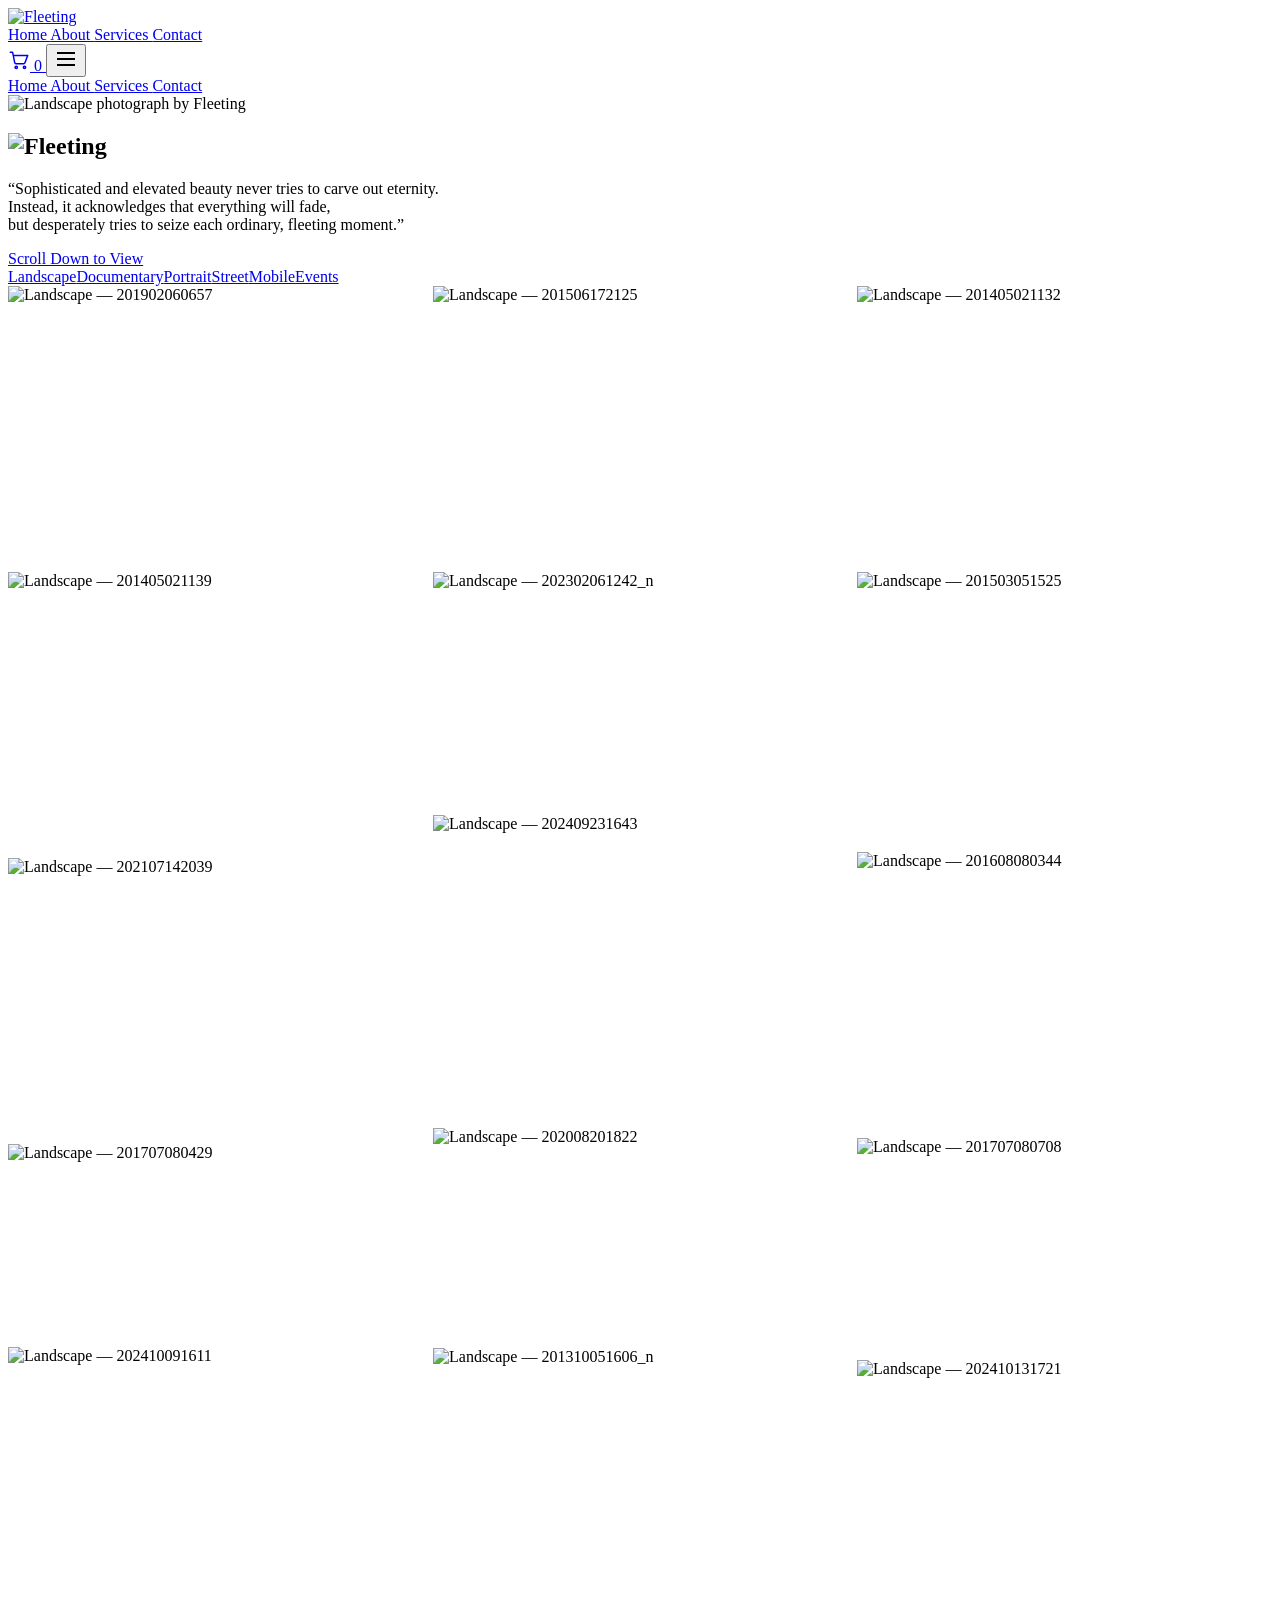
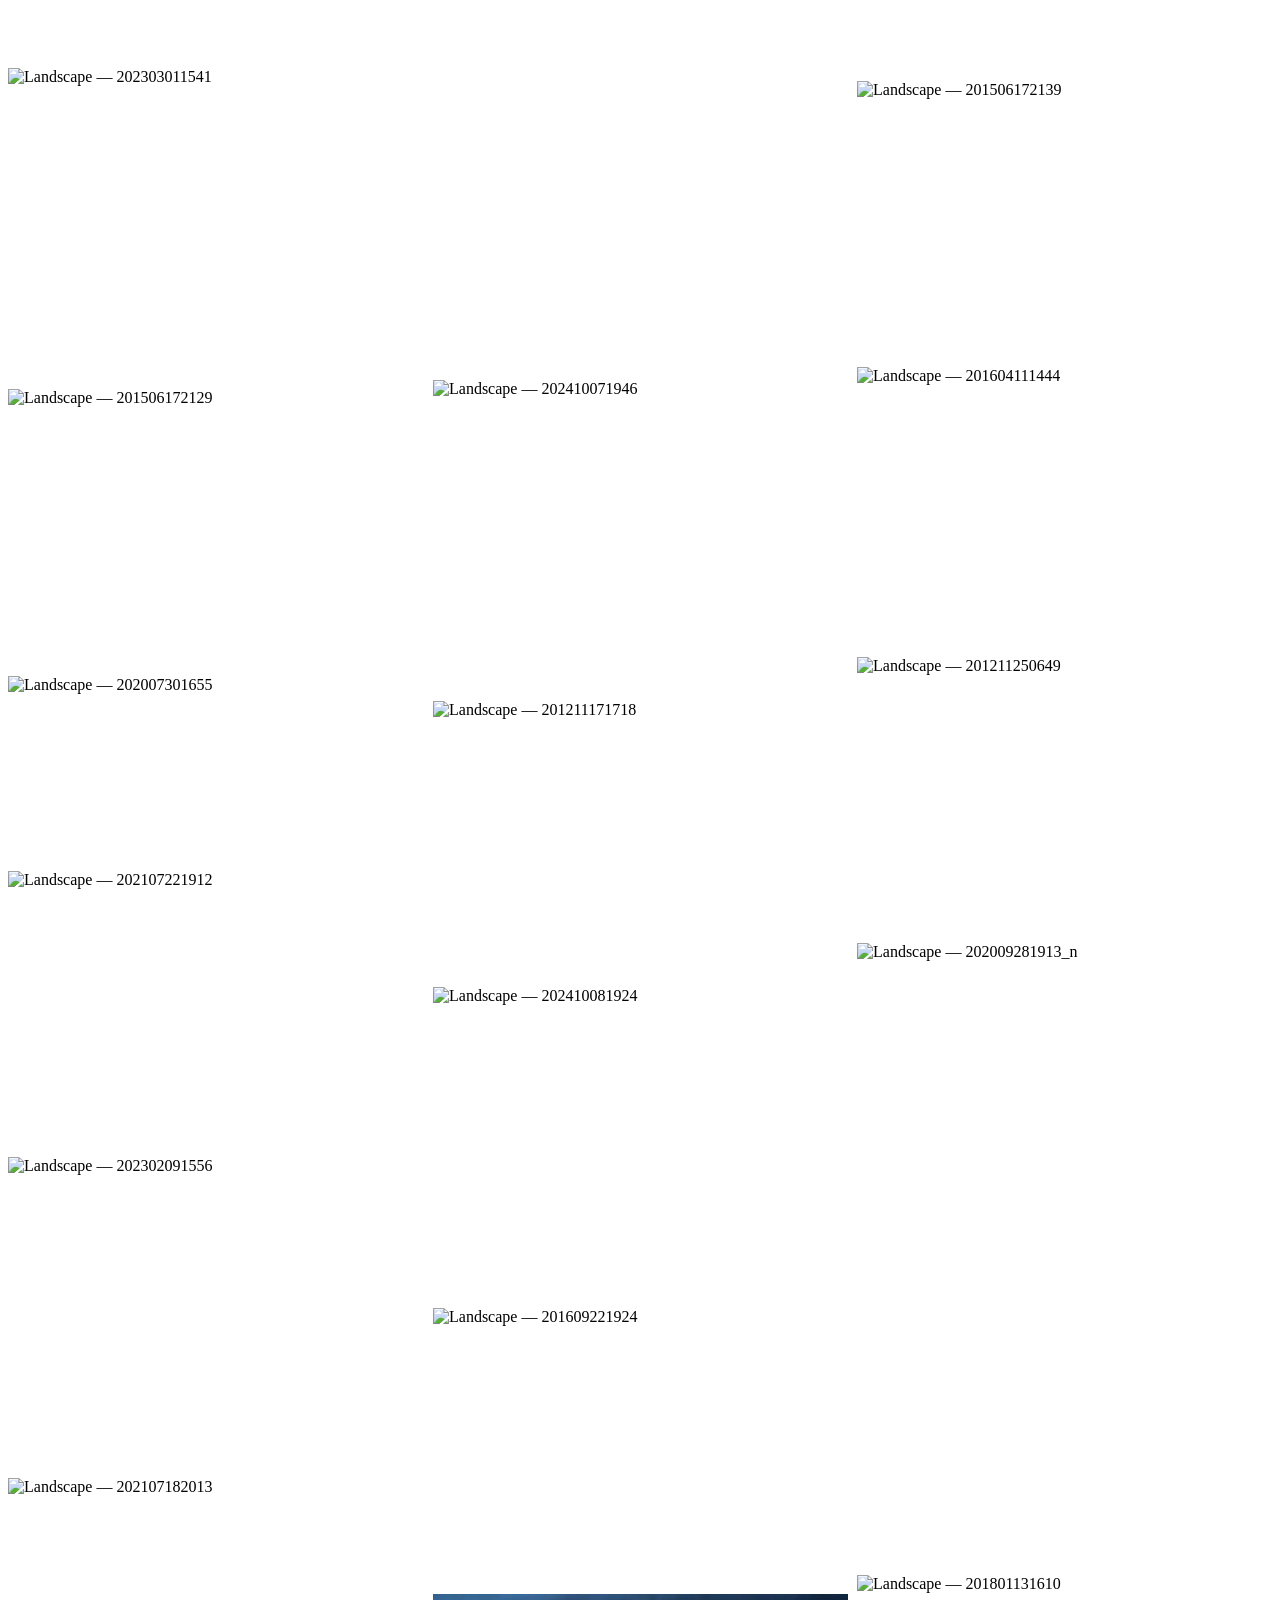
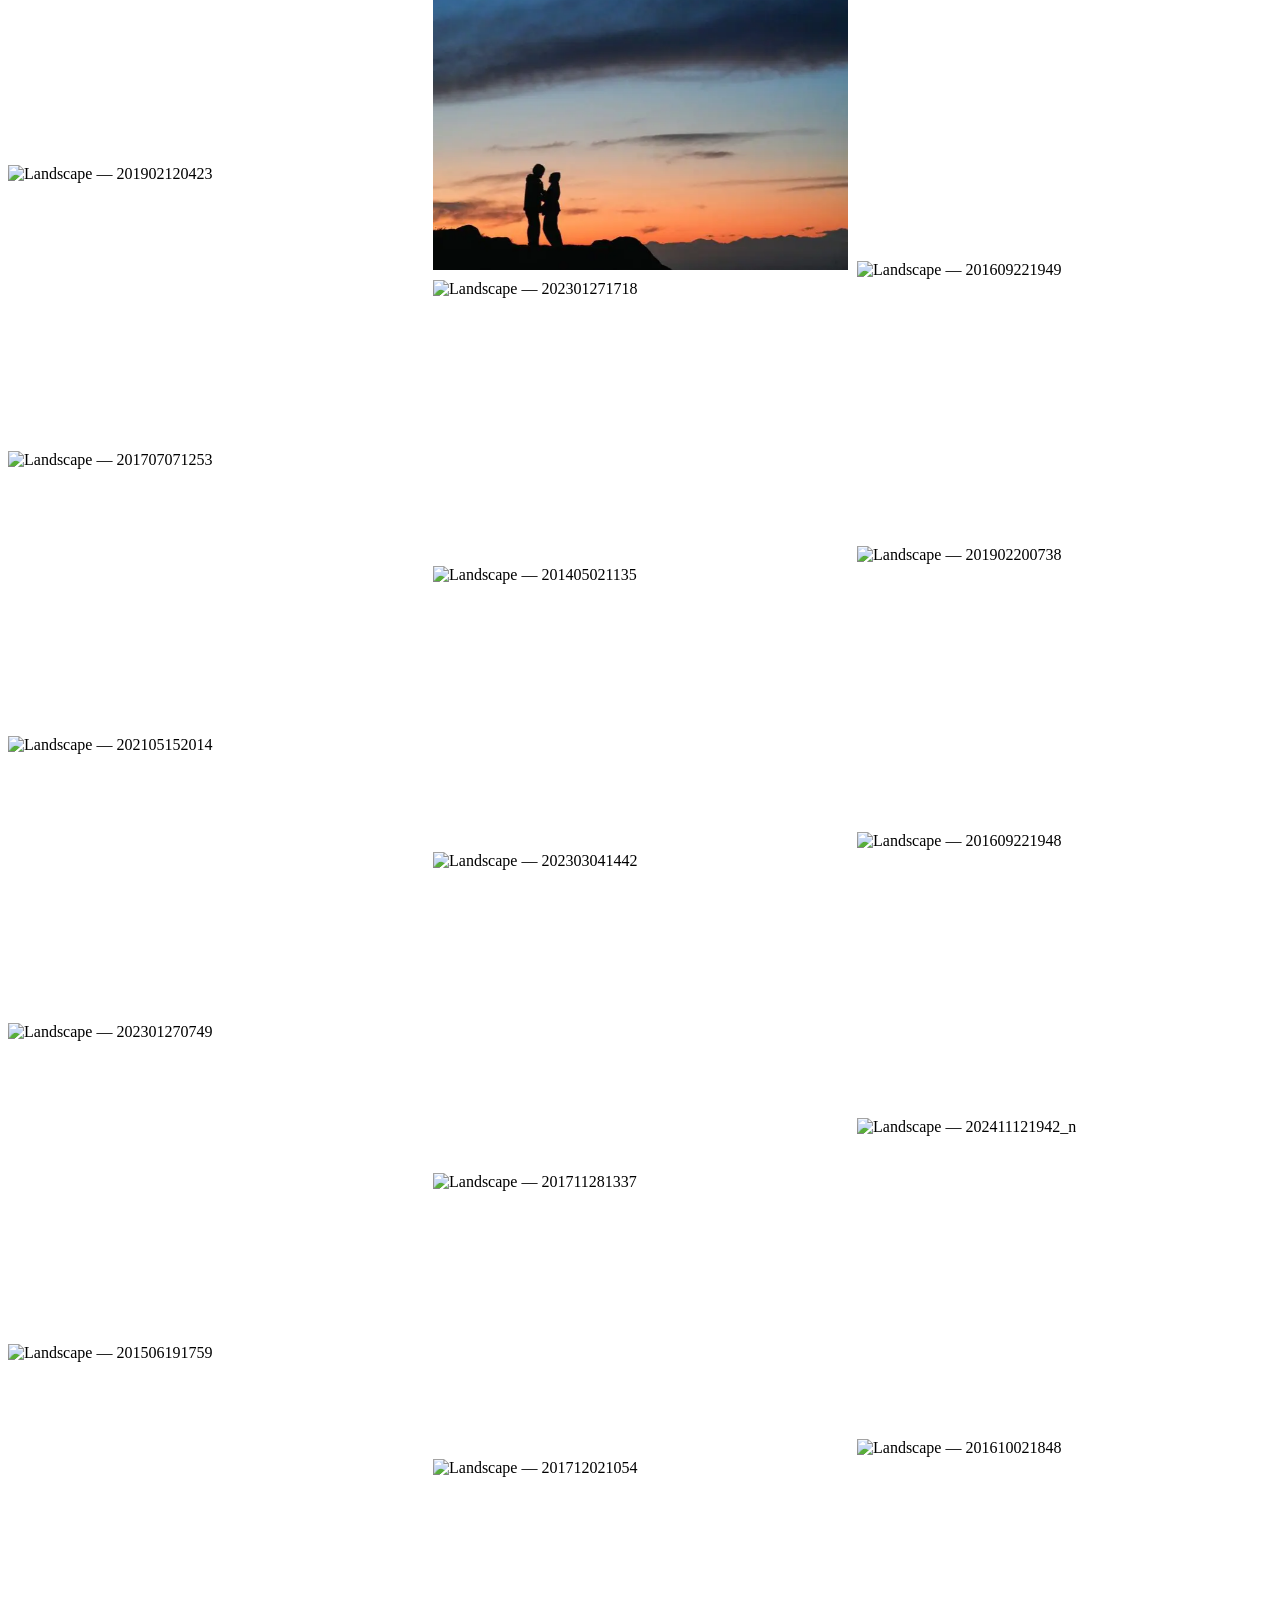
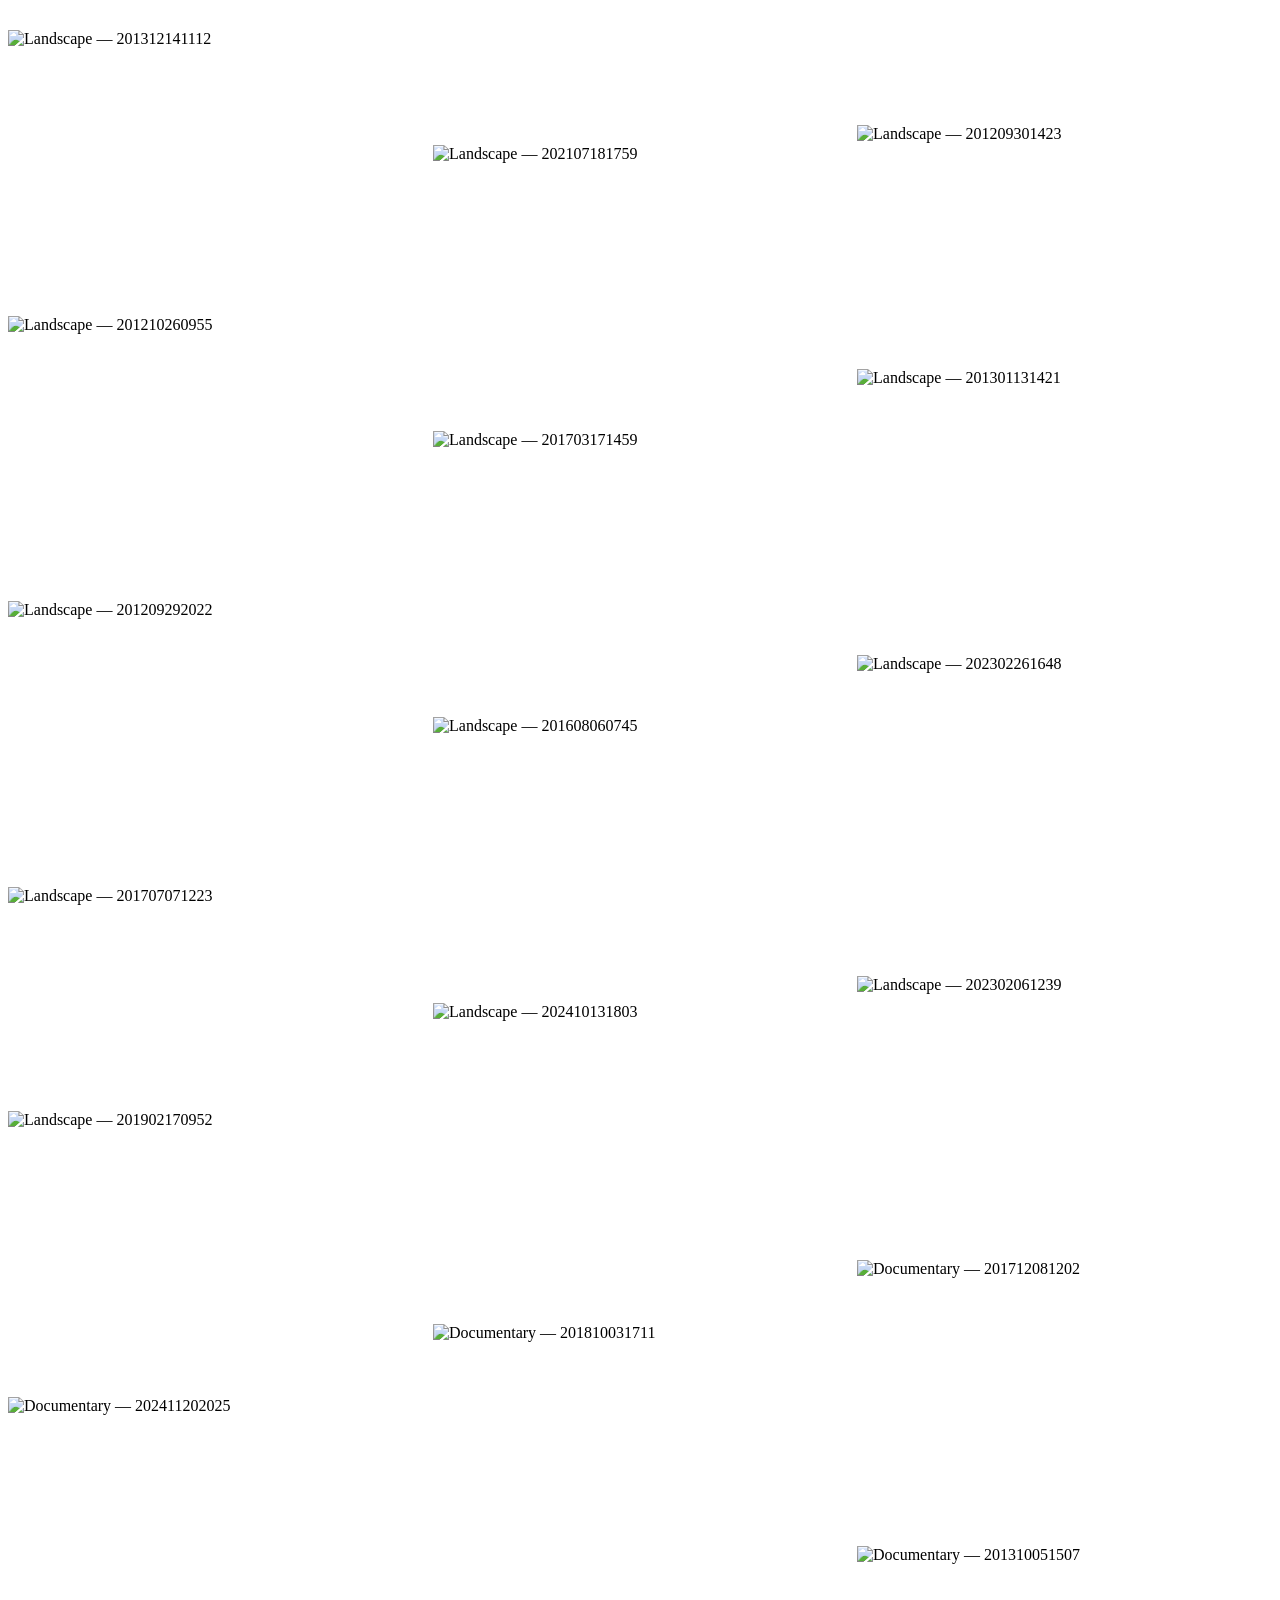
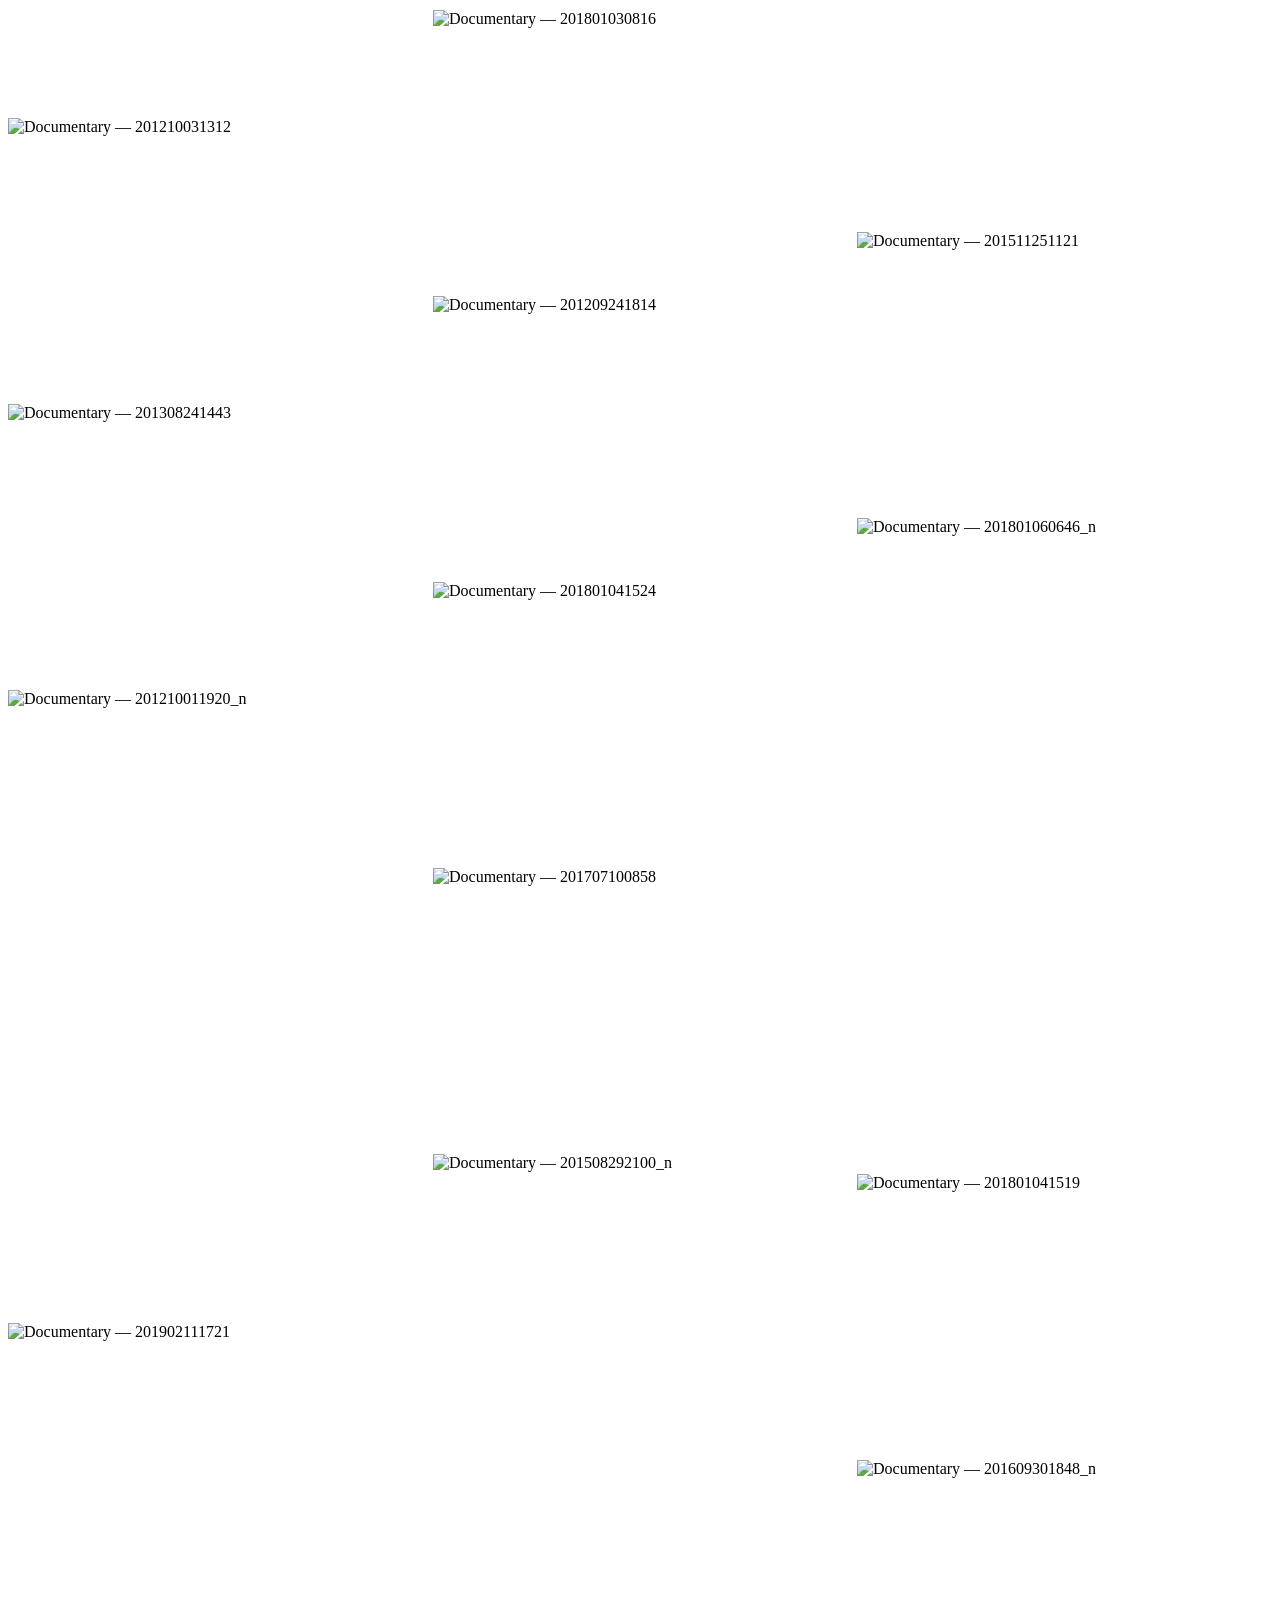
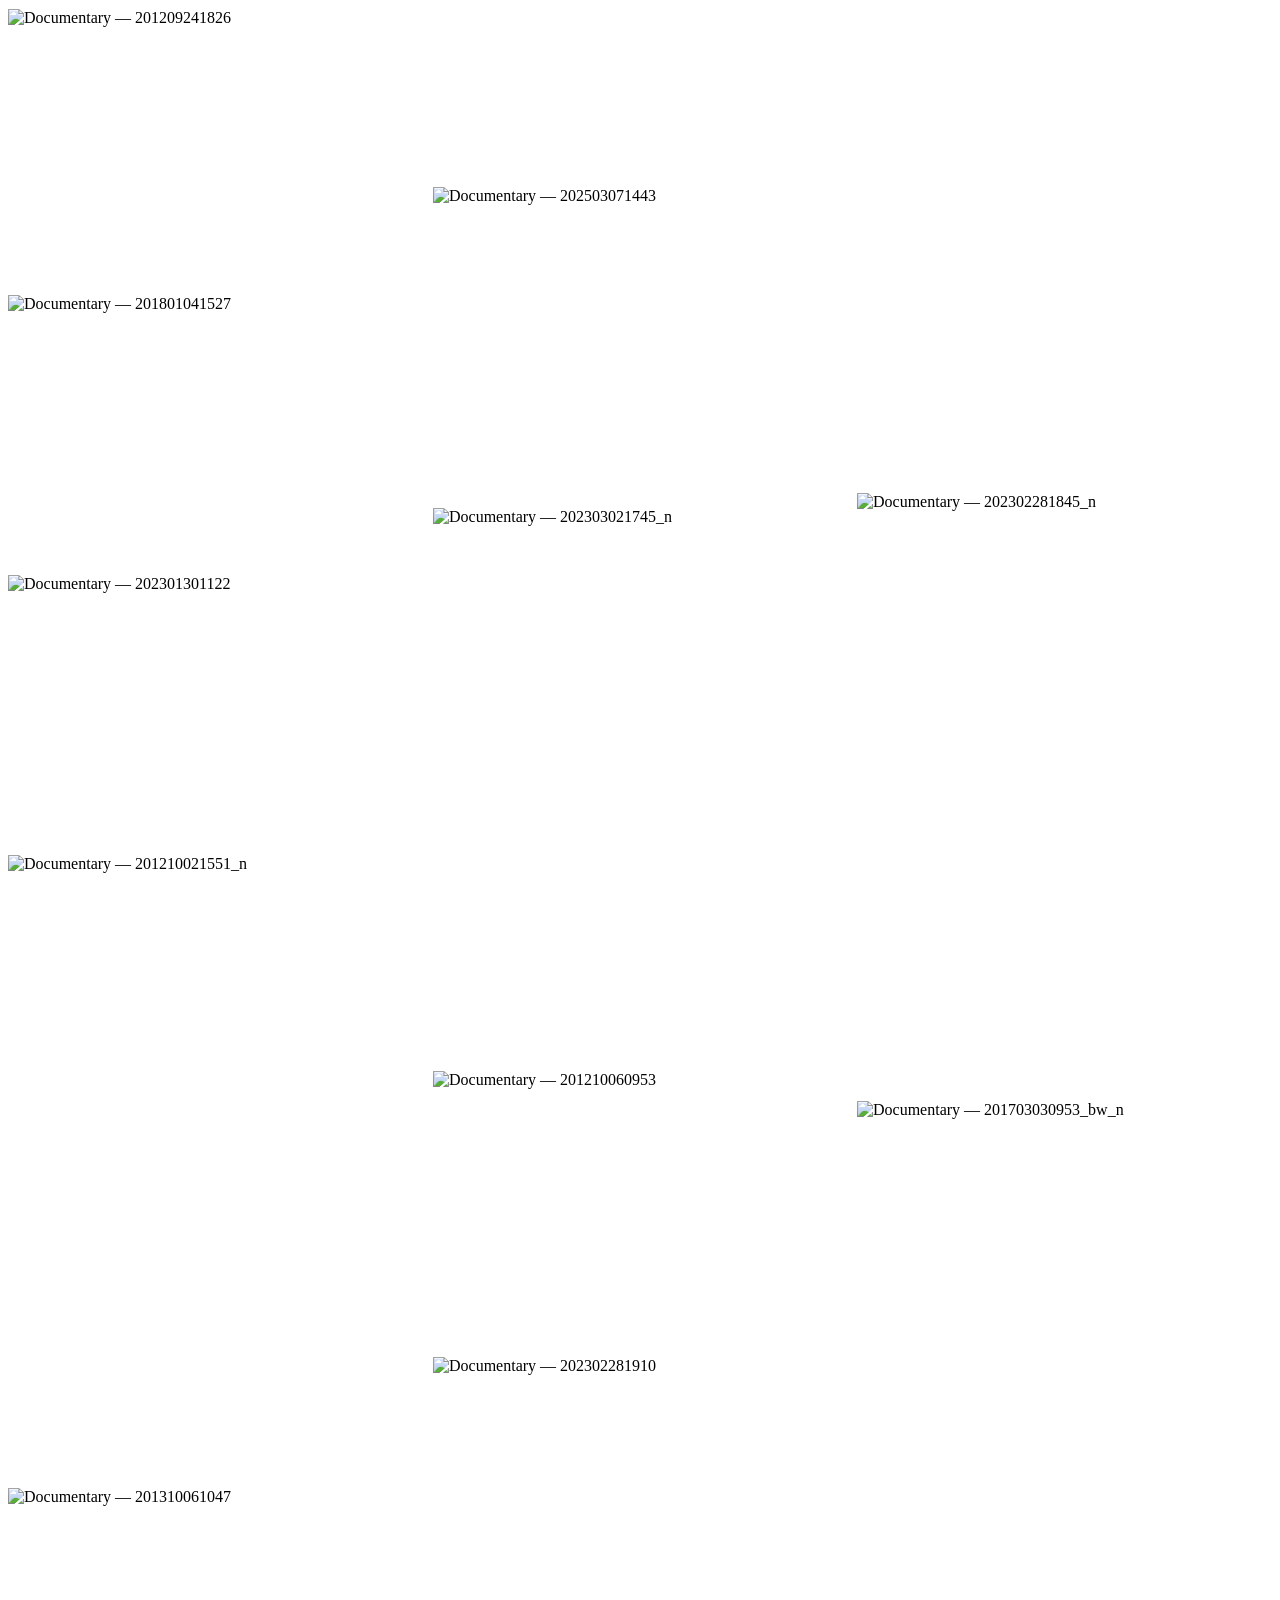
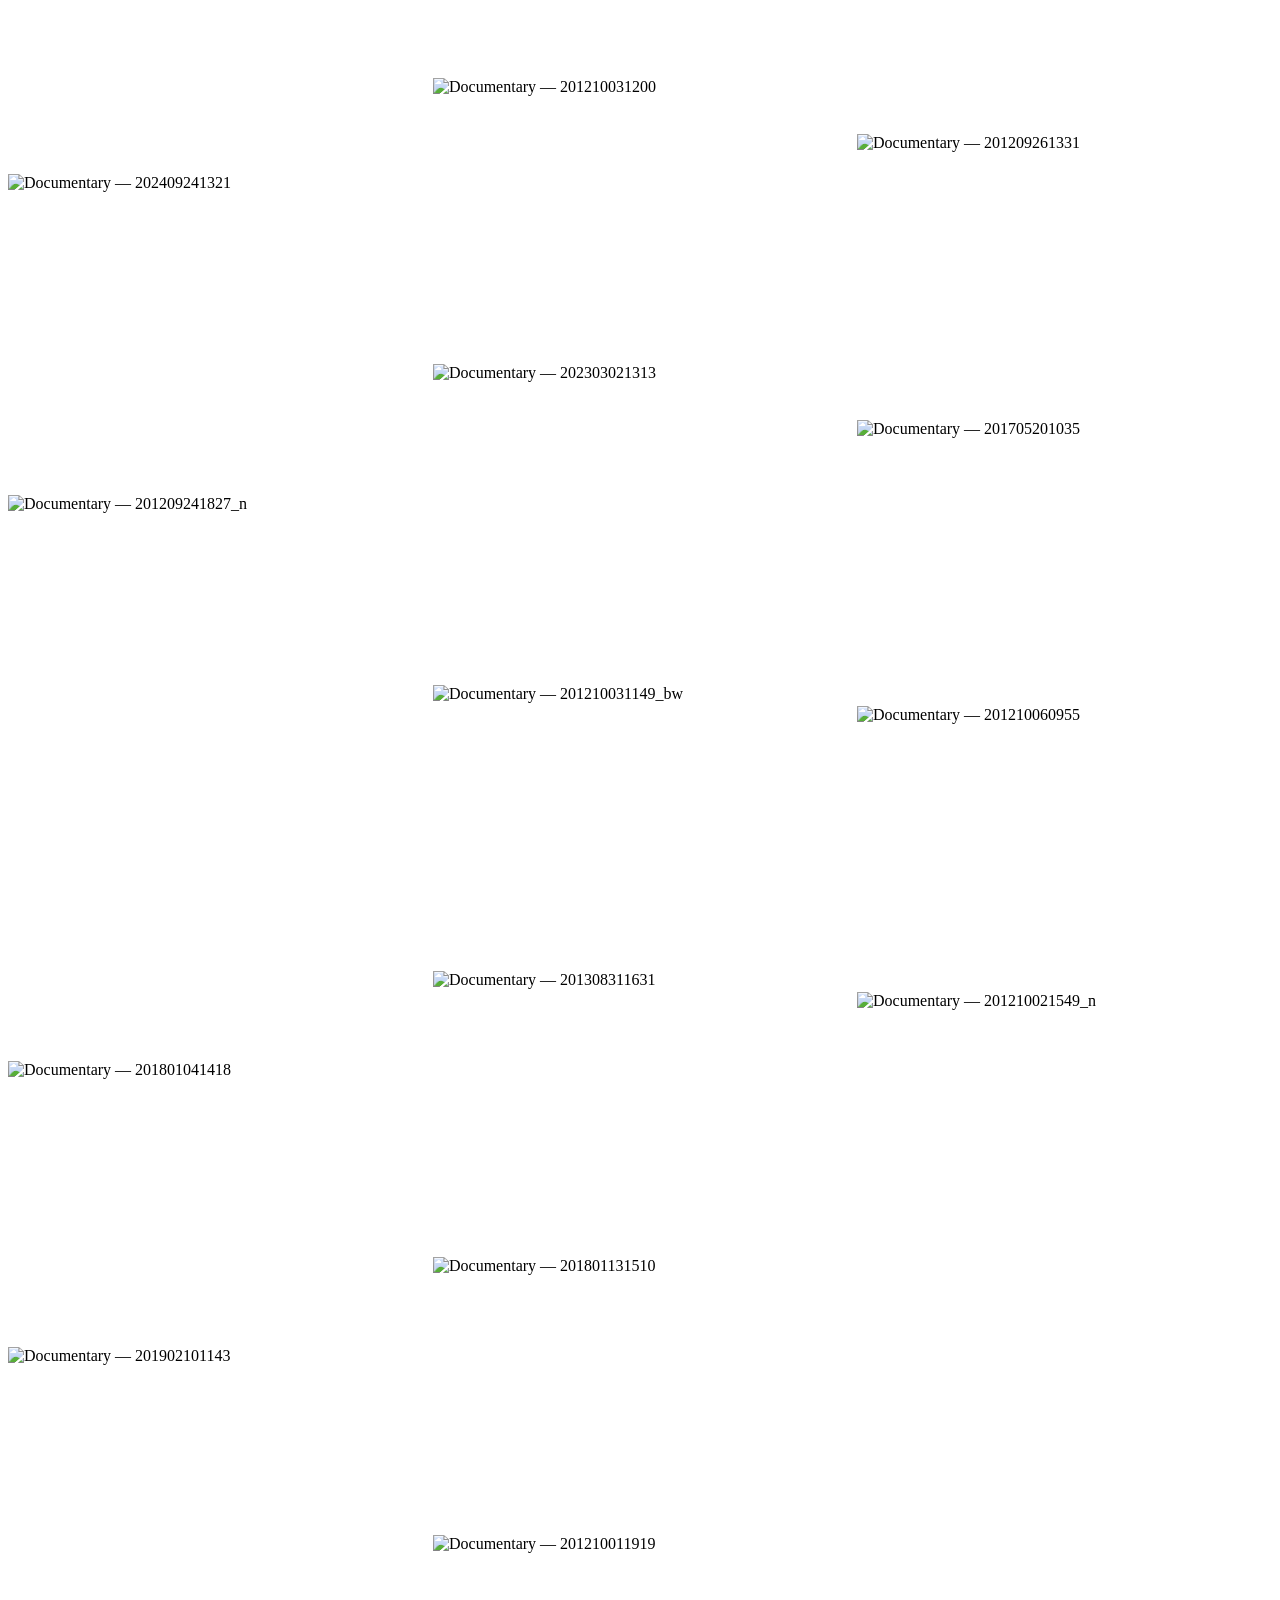
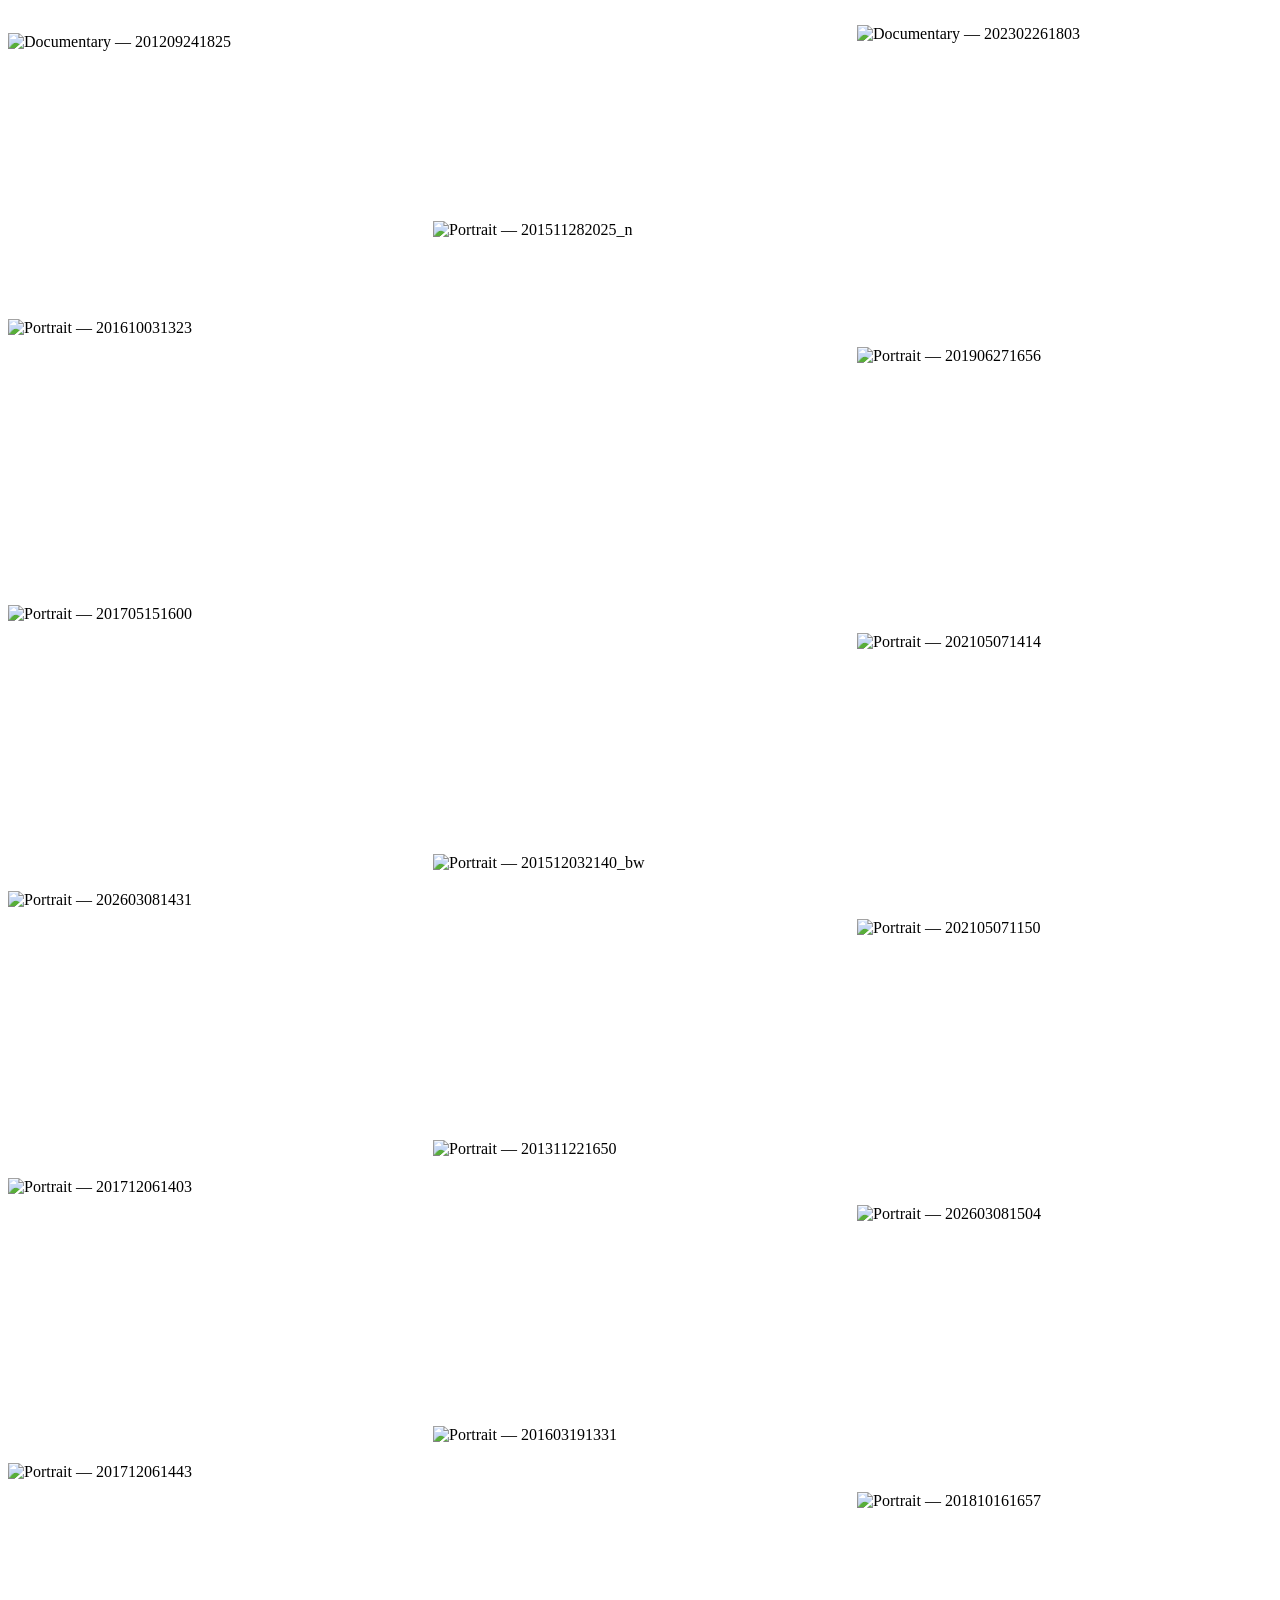
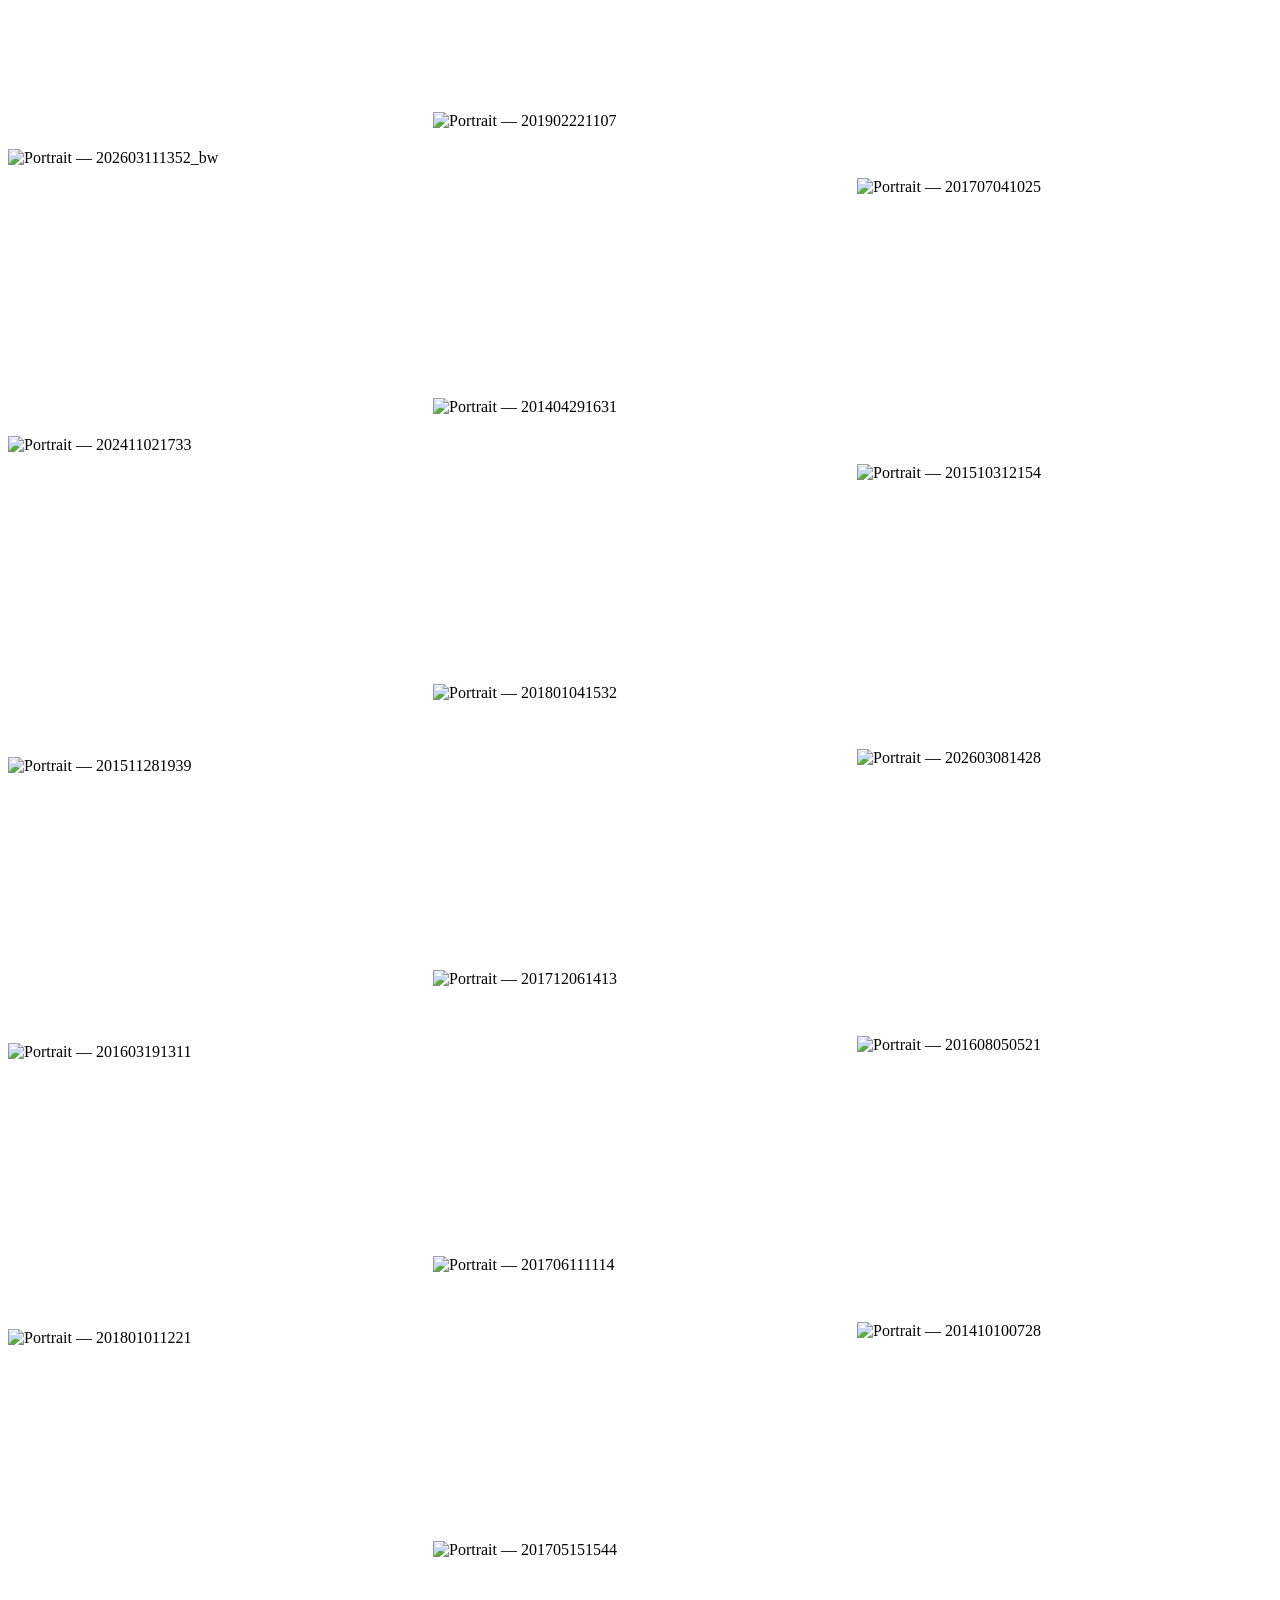
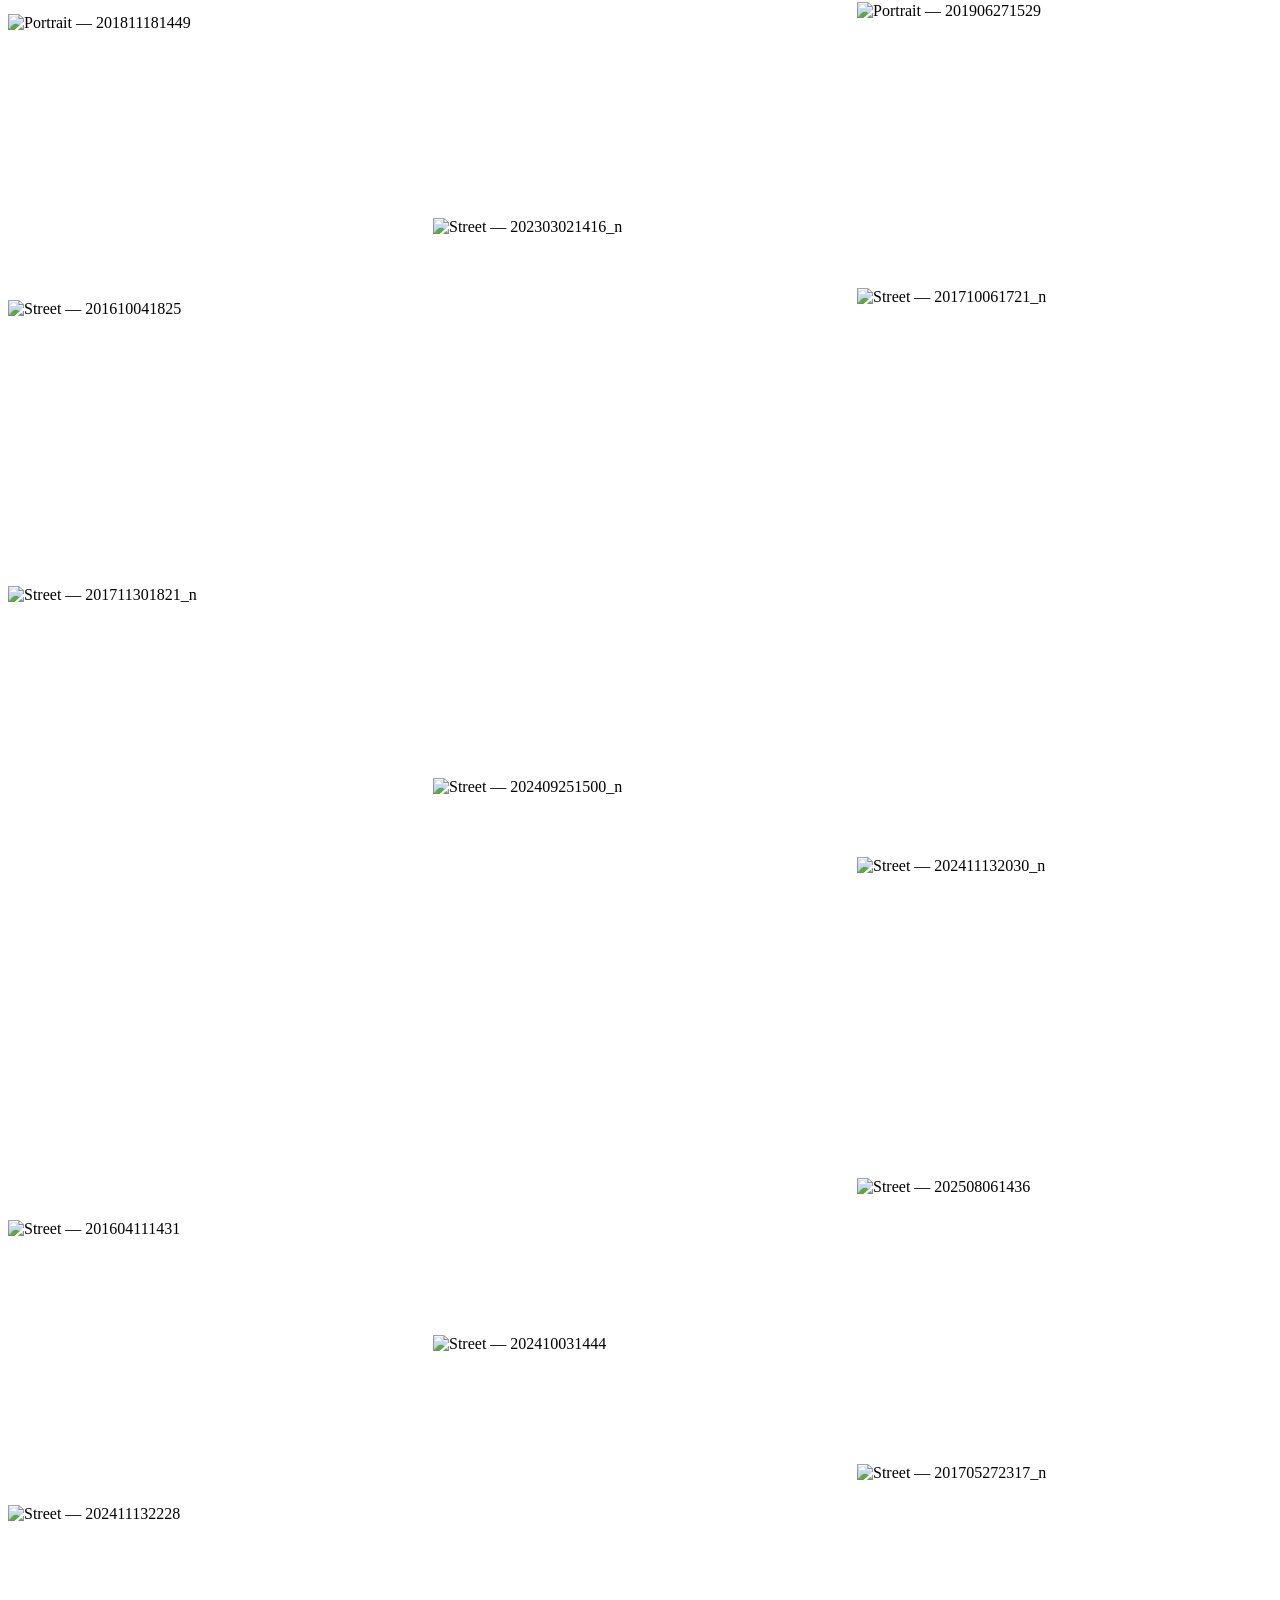
==== commit 38f02f9b: "Deploy site-v2 build 20260531-120951" ====
--- a/index.html
+++ b/index.html
@@ -1,5 +1,5 @@
-<!DOCTYPE html><html lang="en-NZ"> <head><meta charset="UTF-8"><meta name="viewport" content="width=device-width, initial-scale=1.0"><meta name="generator" content="Astro v6.3.8"><title>Fleeting</title><meta name="description" content="Photography portfolio by Eterno — Landscape, Documentary, Portrait, Street, Mobile and Events photography."><link rel="canonical" href="https://fleeting.nz/"><!-- Open Graph --><meta property="og:type" content="website"><meta property="og:site_name" content="Fleeting"><meta property="og:title" content="Fleeting"><meta property="og:description" content="Photography portfolio by Eterno — Landscape, Documentary, Portrait, Street, Mobile and Events photography."><meta property="og:url" content="https://fleeting.nz/"><meta property="og:image" content="https://fleeting.nz/og-cover.jpg"><!-- Twitter --><meta name="twitter:card" content="summary_large_image"><meta name="twitter:title" content="Fleeting"><meta name="twitter:description" content="Photography portfolio by Eterno — Landscape, Documentary, Portrait, Street, Mobile and Events photography."><meta name="twitter:image" content="https://fleeting.nz/og-cover.jpg"><!-- Fonts --><link rel="preconnect" href="https://fonts.googleapis.com"><link rel="preconnect" href="https://fonts.gstatic.com" crossorigin><link rel="stylesheet" href="https://fonts.googleapis.com/css2?family=Inter:wght@400;500;600&family=Playfair+Display:ital,wght@0,400;0,500;0,700;1,400&display=swap"><link rel="icon" type="image/svg+xml" href="/favicon.svg"><link rel="apple-touch-icon" href="/favicon.svg"><link rel="stylesheet" href="/_astro/Base.B8V3NcpL.css">
+<!DOCTYPE html><html lang="en-NZ"> <head><meta charset="UTF-8"><meta name="viewport" content="width=device-width, initial-scale=1.0"><meta name="generator" content="Astro v6.3.8"><title>Fleeting</title><meta name="description" content="Photography portfolio by Eterno — Landscape, Documentary, Portrait, Street, Mobile and Events photography."><link rel="canonical" href="https://fleeting.nz/"><!-- Open Graph --><meta property="og:type" content="website"><meta property="og:site_name" content="Fleeting"><meta property="og:title" content="Fleeting"><meta property="og:description" content="Photography portfolio by Eterno — Landscape, Documentary, Portrait, Street, Mobile and Events photography."><meta property="og:url" content="https://fleeting.nz/"><meta property="og:image" content="https://fleeting.nz/og-cover.jpg"><!-- Twitter --><meta name="twitter:card" content="summary_large_image"><meta name="twitter:title" content="Fleeting"><meta name="twitter:description" content="Photography portfolio by Eterno — Landscape, Documentary, Portrait, Street, Mobile and Events photography."><meta name="twitter:image" content="https://fleeting.nz/og-cover.jpg"><!-- Fonts --><link rel="preconnect" href="https://fonts.googleapis.com"><link rel="preconnect" href="https://fonts.gstatic.com" crossorigin><link rel="stylesheet" href="https://fonts.googleapis.com/css2?family=Inter:wght@400;500;600&family=Playfair+Display:ital,wght@0,400;0,500;0,700;1,400&display=swap"><link rel="icon" type="image/svg+xml" href="/favicon.svg?v=fleet"><link rel="icon" type="image/png" sizes="32x32" href="/favicon-32.png?v=fleet"><link rel="icon" type="image/png" sizes="192x192" href="/favicon-192.png?v=fleet"><link rel="apple-touch-icon" href="/favicon-180.png?v=fleet"><link rel="stylesheet" href="/_astro/Base.qzgdjBPt.css">
 <style>.masonry-js[data-astro-cid-j7pv25f6]{position:relative;width:100%}.masonry-js[data-astro-cid-j7pv25f6] .jg-item[data-astro-cid-j7pv25f6]{position:absolute;top:0;left:0;margin:0;will-change:transform}.masonry-js[data-astro-cid-j7pv25f6] .jg-item[data-astro-cid-j7pv25f6] picture[data-astro-cid-j7pv25f6],.masonry-js[data-astro-cid-j7pv25f6] .jg-item[data-astro-cid-j7pv25f6] img[data-astro-cid-j7pv25f6]{display:block;width:100%;height:100%}
-</style></head> <body> <header id="site-header" class="fixed top-0 inset-x-0 z-40 transition-colors duration-300" data-transparent="true" data-astro-cid-3ef6ksr2> <div class="container-w flex items-center justify-between h-16 md:h-20" data-astro-cid-3ef6ksr2> <a href="/" class="flex items-center" aria-label="Fleeting home" data-astro-cid-3ef6ksr2> <img src="/logo-light.png" alt="Fleeting" class="h-8 md:h-10 w-auto" data-astro-cid-3ef6ksr2> </a> <div class="flex items-center gap-3 md:gap-6" data-astro-cid-3ef6ksr2> <nav class="hidden md:flex gap-8 items-center text-[11px] tracking-[0.2em] uppercase" data-astro-cid-3ef6ksr2> <a href="/" class="text-white/85 hover:text-[var(--color-accent)] transition-colors text-[var(--color-accent)]" data-astro-cid-3ef6ksr2> Home </a><a href="/about/" class="text-white/85 hover:text-[var(--color-accent)] transition-colors" data-astro-cid-3ef6ksr2> About </a><a href="/services/" class="text-white/85 hover:text-[var(--color-accent)] transition-colors" data-astro-cid-3ef6ksr2> Services </a><a href="/contact/" class="text-white/85 hover:text-[var(--color-accent)] transition-colors" data-astro-cid-3ef6ksr2> Contact </a> </nav> <a href="/cart/" id="cart-link" class="relative text-white/85 hover:text-[var(--color-accent)] transition-colors p-1" aria-label="Cart" data-astro-cid-3ef6ksr2> <svg width="22" height="22" viewBox="0 0 24 24" fill="none" stroke="currentColor" stroke-width="1.6" stroke-linecap="round" stroke-linejoin="round" data-astro-cid-3ef6ksr2> <circle cx="9" cy="20" r="1.3" data-astro-cid-3ef6ksr2></circle><circle cx="18" cy="20" r="1.3" data-astro-cid-3ef6ksr2></circle> <path d="M2.5 3.5H5l2.3 11.4a1.4 1.4 0 0 0 1.4 1.1h8.4a1.4 1.4 0 0 0 1.4-1.1L21.5 7H6" data-astro-cid-3ef6ksr2></path> </svg> <span id="cart-count" class="hidden absolute -top-0.5 -right-0.5 min-w-[16px] h-4 px-1 rounded-full bg-[var(--color-accent)] text-white text-[10px] font-semibold leading-4 text-center" data-astro-cid-3ef6ksr2>0</span> </a> <button id="menu-toggle" class="md:hidden text-white p-2" aria-label="Toggle menu" aria-expanded="false" data-astro-cid-3ef6ksr2> <svg width="24" height="24" viewBox="0 0 24 24" fill="none" stroke="currentColor" stroke-width="2" data-astro-cid-3ef6ksr2> <path d="M3 6h18M3 12h18M3 18h18" data-astro-cid-3ef6ksr2></path> </svg> </button> </div> </div> <div id="mobile-menu" class="md:hidden hidden bg-[var(--color-bg-dark)] border-t border-white/10" data-astro-cid-3ef6ksr2> <nav class="container-w flex flex-col py-4 gap-3 text-[12px] tracking-[0.2em] uppercase" data-astro-cid-3ef6ksr2> <a href="/" class="text-white/85 hover:text-[var(--color-accent)] py-2" data-astro-cid-3ef6ksr2> Home </a><a href="/about/" class="text-white/85 hover:text-[var(--color-accent)] py-2" data-astro-cid-3ef6ksr2> About </a><a href="/services/" class="text-white/85 hover:text-[var(--color-accent)] py-2" data-astro-cid-3ef6ksr2> Services </a><a href="/contact/" class="text-white/85 hover:text-[var(--color-accent)] py-2" data-astro-cid-3ef6ksr2> Contact </a> </nav> </div> </header>  <script type="module" src="/_astro/Header.astro_astro_type_script_index_0_lang.yC3cG8ai.js"></script> <main>  <section class="relative w-full overflow-hidden bg-black h-screen"> <picture id="hero-pic" class="absolute inset-0"> <source id="hero-source" srcset="/photos/Landscape/202301271718-full.webp" type="image/webp"> <img id="hero-img" src="/photos/Landscape/202301271718-full.jpg" alt="Landscape photograph by Fleeting" class="protected w-full h-full object-cover" loading="eager" fetchpriority="high"> </picture> <div class="absolute inset-0 bg-gradient-to-b from-black/40 via-black/30 to-black/70"></div> <div class="relative z-10 container-w h-full flex flex-col justify-center items-center text-center text-white pt-16"> <h1 class="font-serif text-[clamp(2.5rem,6vw,5rem)] leading-tight mb-6">Fleeting</h1> <p class="italic text-base md:text-lg max-w-2xl text-white/85 mb-12 md:mb-16 leading-relaxed"> “Sophisticated and elevated beauty never tries to carve out eternity.<br>Instead, it acknowledges that everything will fade,<br>but desperately tries to seize each ordinary, fleeting moment.” </p> <a href="#cat-landscape" class="btn-primary">Scroll Down to View</a> </div> <script type="application/json" id="hero-pool">[{"webp":"/photos/Documentary/201209241814-full.webp","jpg":"/photos/Documentary/201209241814-full.jpg","cat":"Documentary"},{"webp":"/photos/Documentary/201209241825-full.webp","jpg":"/photos/Documentary/201209241825-full.jpg","cat":"Documentary"},{"webp":"/photos/Documentary/201209241826-full.webp","jpg":"/photos/Documentary/201209241826-full.jpg","cat":"Documentary"},{"webp":"/photos/Documentary/201209261331-full.webp","jpg":"/photos/Documentary/201209261331-full.jpg","cat":"Documentary"},{"webp":"/photos/Documentary/201210011919-full.webp","jpg":"/photos/Documentary/201210011919-full.jpg","cat":"Documentary"},{"webp":"/photos/Documentary/201210031149_bw-full.webp","jpg":"/photos/Documentary/201210031149_bw-full.jpg","cat":"Documentary"},{"webp":"/photos/Documentary/201210031200-full.webp","jpg":"/photos/Documentary/201210031200-full.jpg","cat":"Documentary"},{"webp":"/photos/Documentary/201210031312-full.webp","jpg":"/photos/Documentary/201210031312-full.jpg","cat":"Documentary"},{"webp":"/photos/Documentary/201210060953-full.webp","jpg":"/photos/Documentary/201210060953-full.jpg","cat":"Documentary"},{"webp":"/photos/Documentary/201210060955-full.webp","jpg":"/photos/Documentary/201210060955-full.jpg","cat":"Documentary"},{"webp":"/photos/Documentary/201308241443-full.webp","jpg":"/photos/Documentary/201308241443-full.jpg","cat":"Documentary"},{"webp":"/photos/Documentary/201308311631-full.webp","jpg":"/photos/Documentary/201308311631-full.jpg","cat":"Documentary"},{"webp":"/photos/Documentary/201310051507-full.webp","jpg":"/photos/Documentary/201310051507-full.jpg","cat":"Documentary"},{"webp":"/photos/Documentary/201310061047-full.webp","jpg":"/photos/Documentary/201310061047-full.jpg","cat":"Documentary"},{"webp":"/photos/Documentary/201511251121-full.webp","jpg":"/photos/Documentary/201511251121-full.jpg","cat":"Documentary"},{"webp":"/photos/Documentary/201705201035-full.webp","jpg":"/photos/Documentary/201705201035-full.jpg","cat":"Documentary"},{"webp":"/photos/Documentary/201707100858-full.webp","jpg":"/photos/Documentary/201707100858-full.jpg","cat":"Documentary"},{"webp":"/photos/Documentary/201712081202-full.webp","jpg":"/photos/Documentary/201712081202-full.jpg","cat":"Documentary"},{"webp":"/photos/Documentary/201801030816-full.webp","jpg":"/photos/Documentary/201801030816-full.jpg","cat":"Documentary"},{"webp":"/photos/Documentary/201801041418-full.webp","jpg":"/photos/Documentary/201801041418-full.jpg","cat":"Documentary"},{"webp":"/photos/Documentary/201801041519-full.webp","jpg":"/photos/Documentary/201801041519-full.jpg","cat":"Documentary"},{"webp":"/photos/Documentary/201801041524-full.webp","jpg":"/photos/Documentary/201801041524-full.jpg","cat":"Documentary"},{"webp":"/photos/Documentary/201801041527-full.webp","jpg":"/photos/Documentary/201801041527-full.jpg","cat":"Documentary"},{"webp":"/photos/Documentary/201801131510-full.webp","jpg":"/photos/Documentary/201801131510-full.jpg","cat":"Documentary"},{"webp":"/photos/Documentary/201810031711-full.webp","jpg":"/photos/Documentary/201810031711-full.jpg","cat":"Documentary"},{"webp":"/photos/Documentary/201902101143-full.webp","jpg":"/photos/Documentary/201902101143-full.jpg","cat":"Documentary"},{"webp":"/photos/Documentary/201902111721-full.webp","jpg":"/photos/Documentary/201902111721-full.jpg","cat":"Documentary"},{"webp":"/photos/Documentary/202301301122-full.webp","jpg":"/photos/Documentary/202301301122-full.jpg","cat":"Documentary"},{"webp":"/photos/Documentary/202302261803-full.webp","jpg":"/photos/Documentary/202302261803-full.jpg","cat":"Documentary"},{"webp":"/photos/Documentary/202302281910-full.webp","jpg":"/photos/Documentary/202302281910-full.jpg","cat":"Documentary"},{"webp":"/photos/Documentary/202303021313-full.webp","jpg":"/photos/Documentary/202303021313-full.jpg","cat":"Documentary"},{"webp":"/photos/Documentary/202409241321-full.webp","jpg":"/photos/Documentary/202409241321-full.jpg","cat":"Documentary"},{"webp":"/photos/Documentary/202411202025-full.webp","jpg":"/photos/Documentary/202411202025-full.jpg","cat":"Documentary"},{"webp":"/photos/Documentary/202503071443-full.webp","jpg":"/photos/Documentary/202503071443-full.jpg","cat":"Documentary"},{"webp":"/photos/Landscape/201209292022-full.webp","jpg":"/photos/Landscape/201209292022-full.jpg","cat":"Landscape"},{"webp":"/photos/Landscape/201209301423-full.webp","jpg":"/photos/Landscape/201209301423-full.jpg","cat":"Landscape"},{"webp":"/photos/Landscape/201210260955-full.webp","jpg":"/photos/Landscape/201210260955-full.jpg","cat":"Landscape"},{"webp":"/photos/Landscape/201211171718-full.webp","jpg":"/photos/Landscape/201211171718-full.jpg","cat":"Landscape"},{"webp":"/photos/Landscape/201211250649-full.webp","jpg":"/photos/Landscape/201211250649-full.jpg","cat":"Landscape"},{"webp":"/photos/Landscape/201301131421-full.webp","jpg":"/photos/Landscape/201301131421-full.jpg","cat":"Landscape"},{"webp":"/photos/Landscape/201312141112-full.webp","jpg":"/photos/Landscape/201312141112-full.jpg","cat":"Landscape"},{"webp":"/photos/Landscape/201405021132-full.webp","jpg":"/photos/Landscape/201405021132-full.jpg","cat":"Landscape"},{"webp":"/photos/Landscape/201405021135-full.webp","jpg":"/photos/Landscape/201405021135-full.jpg","cat":"Landscape"},{"webp":"/photos/Landscape/201405021139-full.webp","jpg":"/photos/Landscape/201405021139-full.jpg","cat":"Landscape"},{"webp":"/photos/Landscape/201503051525-full.webp","jpg":"/photos/Landscape/201503051525-full.jpg","cat":"Landscape"},{"webp":"/photos/Landscape/201506172125-full.webp","jpg":"/photos/Landscape/201506172125-full.jpg","cat":"Landscape"},{"webp":"/photos/Landscape/201506172129-full.webp","jpg":"/photos/Landscape/201506172129-full.jpg","cat":"Landscape"},{"webp":"/photos/Landscape/201506172139-full.webp","jpg":"/photos/Landscape/201506172139-full.jpg","cat":"Landscape"},{"webp":"/photos/Landscape/201506191759-full.webp","jpg":"/photos/Landscape/201506191759-full.jpg","cat":"Landscape"},{"webp":"/photos/Landscape/201604111444-full.webp","jpg":"/photos/Landscape/201604111444-full.jpg","cat":"Landscape"},{"webp":"/photos/Landscape/201608060745-full.webp","jpg":"/photos/Landscape/201608060745-full.jpg","cat":"Landscape"},{"webp":"/photos/Landscape/201608080344-full.webp","jpg":"/photos/Landscape/201608080344-full.jpg","cat":"Landscape"},{"webp":"/photos/Landscape/201609221924-full.webp","jpg":"/photos/Landscape/201609221924-full.jpg","cat":"Landscape"},{"webp":"/photos/Landscape/201609221948-full.webp","jpg":"/photos/Landscape/201609221948-full.jpg","cat":"Landscape"},{"webp":"/photos/Landscape/201609221949-full.webp","jpg":"/photos/Landscape/201609221949-full.jpg","cat":"Landscape"},{"webp":"/photos/Landscape/201610021848-full.webp","jpg":"/photos/Landscape/201610021848-full.jpg","cat":"Landscape"},{"webp":"/photos/Landscape/201703171459-full.webp","jpg":"/photos/Landscape/201703171459-full.jpg","cat":"Landscape"},{"webp":"/photos/Landscape/201707071223-full.webp","jpg":"/photos/Landscape/201707071223-full.jpg","cat":"Landscape"},{"webp":"/photos/Landscape/201707071253-full.webp","jpg":"/photos/Landscape/201707071253-full.jpg","cat":"Landscape"},{"webp":"/photos/Landscape/201707080429-full.webp","jpg":"/photos/Landscape/201707080429-full.jpg","cat":"Landscape"},{"webp":"/photos/Landscape/201707080708-full.webp","jpg":"/photos/Landscape/201707080708-full.jpg","cat":"Landscape"},{"webp":"/photos/Landscape/201711281337-full.webp","jpg":"/photos/Landscape/201711281337-full.jpg","cat":"Landscape"},{"webp":"/photos/Landscape/201712021054-full.webp","jpg":"/photos/Landscape/201712021054-full.jpg","cat":"Landscape"},{"webp":"/photos/Landscape/201801131610-full.webp","jpg":"/photos/Landscape/201801131610-full.jpg","cat":"Landscape"},{"webp":"/photos/Landscape/201902060657-full.webp","jpg":"/photos/Landscape/201902060657-full.jpg","cat":"Landscape"},{"webp":"/photos/Landscape/201902120423-full.webp","jpg":"/photos/Landscape/201902120423-full.jpg","cat":"Landscape"},{"webp":"/photos/Landscape/201902170952-full.webp","jpg":"/photos/Landscape/201902170952-full.jpg","cat":"Landscape"},{"webp":"/photos/Landscape/201902200738-full.webp","jpg":"/photos/Landscape/201902200738-full.jpg","cat":"Landscape"},{"webp":"/photos/Landscape/202007301655-full.webp","jpg":"/photos/Landscape/202007301655-full.jpg","cat":"Landscape"},{"webp":"/photos/Landscape/202008201822-full.webp","jpg":"/photos/Landscape/202008201822-full.jpg","cat":"Landscape"},{"webp":"/photos/Landscape/202105152014-full.webp","jpg":"/photos/Landscape/202105152014-full.jpg","cat":"Landscape"},{"webp":"/photos/Landscape/202107142039-full.webp","jpg":"/photos/Landscape/202107142039-full.jpg","cat":"Landscape"},{"webp":"/photos/Landscape/202107181759-full.webp","jpg":"/photos/Landscape/202107181759-full.jpg","cat":"Landscape"},{"webp":"/photos/Landscape/202107182013-full.webp","jpg":"/photos/Landscape/202107182013-full.jpg","cat":"Landscape"},{"webp":"/photos/Landscape/202107221912-full.webp","jpg":"/photos/Landscape/202107221912-full.jpg","cat":"Landscape"},{"webp":"/photos/Landscape/202301270749-full.webp","jpg":"/photos/Landscape/202301270749-full.jpg","cat":"Landscape"},{"webp":"/photos/Landscape/202301271718-full.webp","jpg":"/photos/Landscape/202301271718-full.jpg","cat":"Landscape"},{"webp":"/photos/Landscape/202302061239-full.webp","jpg":"/photos/Landscape/202302061239-full.jpg","cat":"Landscape"},{"webp":"/photos/Landscape/202302091556-full.webp","jpg":"/photos/Landscape/202302091556-full.jpg","cat":"Landscape"},{"webp":"/photos/Landscape/202302261648-full.webp","jpg":"/photos/Landscape/202302261648-full.jpg","cat":"Landscape"},{"webp":"/photos/Landscape/202303011541-full.webp","jpg":"/photos/Landscape/202303011541-full.jpg","cat":"Landscape"},{"webp":"/photos/Landscape/202303041442-full.webp","jpg":"/photos/Landscape/202303041442-full.jpg","cat":"Landscape"},{"webp":"/photos/Landscape/202409231643-full.webp","jpg":"/photos/Landscape/202409231643-full.jpg","cat":"Landscape"},{"webp":"/photos/Landscape/202410071946-full.webp","jpg":"/photos/Landscape/202410071946-full.jpg","cat":"Landscape"},{"webp":"/photos/Landscape/202410081924-full.webp","jpg":"/photos/Landscape/202410081924-full.jpg","cat":"Landscape"},{"webp":"/photos/Landscape/202410091611-full.webp","jpg":"/photos/Landscape/202410091611-full.jpg","cat":"Landscape"},{"webp":"/photos/Landscape/202410131721-full.webp","jpg":"/photos/Landscape/202410131721-full.jpg","cat":"Landscape"},{"webp":"/photos/Landscape/202410131803-full.webp","jpg":"/photos/Landscape/202410131803-full.jpg","cat":"Landscape"},{"webp":"/photos/Portrait/201311221650-full.webp","jpg":"/photos/Portrait/201311221650-full.jpg","cat":"Portrait"},{"webp":"/photos/Portrait/201404291631-full.webp","jpg":"/photos/Portrait/201404291631-full.jpg","cat":"Portrait"},{"webp":"/photos/Portrait/201410100728-full.webp","jpg":"/photos/Portrait/201410100728-full.jpg","cat":"Portrait"},{"webp":"/photos/Portrait/201510312154-full.webp","jpg":"/photos/Portrait/201510312154-full.jpg","cat":"Portrait"},{"webp":"/photos/Portrait/201511281939-full.webp","jpg":"/photos/Portrait/201511281939-full.jpg","cat":"Portrait"},{"webp":"/photos/Portrait/201512032140_bw-full.webp","jpg":"/photos/Portrait/201512032140_bw-full.jpg","cat":"Portrait"},{"webp":"/photos/Portrait/201603191311-full.webp","jpg":"/photos/Portrait/201603191311-full.jpg","cat":"Portrait"},{"webp":"/photos/Portrait/201603191331-full.webp","jpg":"/photos/Portrait/201603191331-full.jpg","cat":"Portrait"},{"webp":"/photos/Portrait/201608050521-full.webp","jpg":"/photos/Portrait/201608050521-full.jpg","cat":"Portrait"},{"webp":"/photos/Portrait/201610031323-full.webp","jpg":"/photos/Portrait/201610031323-full.jpg","cat":"Portrait"},{"webp":"/photos/Portrait/201705151544-full.webp","jpg":"/photos/Portrait/201705151544-full.jpg","cat":"Portrait"},{"webp":"/photos/Portrait/201705151600-full.webp","jpg":"/photos/Portrait/201705151600-full.jpg","cat":"Portrait"},{"webp":"/photos/Portrait/201706111114-full.webp","jpg":"/photos/Portrait/201706111114-full.jpg","cat":"Portrait"},{"webp":"/photos/Portrait/201707041025-full.webp","jpg":"/photos/Portrait/201707041025-full.jpg","cat":"Portrait"},{"webp":"/photos/Portrait/201712061403-full.webp","jpg":"/photos/Portrait/201712061403-full.jpg","cat":"Portrait"},{"webp":"/photos/Portrait/201712061413-full.webp","jpg":"/photos/Portrait/201712061413-full.jpg","cat":"Portrait"},{"webp":"/photos/Portrait/201712061443-full.webp","jpg":"/photos/Portrait/201712061443-full.jpg","cat":"Portrait"},{"webp":"/photos/Portrait/201801011221-full.webp","jpg":"/photos/Portrait/201801011221-full.jpg","cat":"Portrait"},{"webp":"/photos/Portrait/201801041532-full.webp","jpg":"/photos/Portrait/201801041532-full.jpg","cat":"Portrait"},{"webp":"/photos/Portrait/201810161657-full.webp","jpg":"/photos/Portrait/201810161657-full.jpg","cat":"Portrait"},{"webp":"/photos/Portrait/201811181449-full.webp","jpg":"/photos/Portrait/201811181449-full.jpg","cat":"Portrait"},{"webp":"/photos/Portrait/201902221107-full.webp","jpg":"/photos/Portrait/201902221107-full.jpg","cat":"Portrait"},{"webp":"/photos/Portrait/201906271529-full.webp","jpg":"/photos/Portrait/201906271529-full.jpg","cat":"Portrait"},{"webp":"/photos/Portrait/201906271656-full.webp","jpg":"/photos/Portrait/201906271656-full.jpg","cat":"Portrait"},{"webp":"/photos/Portrait/202105071150-full.webp","jpg":"/photos/Portrait/202105071150-full.jpg","cat":"Portrait"},{"webp":"/photos/Portrait/202105071414-full.webp","jpg":"/photos/Portrait/202105071414-full.jpg","cat":"Portrait"},{"webp":"/photos/Portrait/202411021733-full.webp","jpg":"/photos/Portrait/202411021733-full.jpg","cat":"Portrait"},{"webp":"/photos/Portrait/202603081428-full.webp","jpg":"/photos/Portrait/202603081428-full.jpg","cat":"Portrait"},{"webp":"/photos/Portrait/202603081431-full.webp","jpg":"/photos/Portrait/202603081431-full.jpg","cat":"Portrait"},{"webp":"/photos/Portrait/202603081504-full.webp","jpg":"/photos/Portrait/202603081504-full.jpg","cat":"Portrait"},{"webp":"/photos/Portrait/202603111352_bw-full.webp","jpg":"/photos/Portrait/202603111352_bw-full.jpg","cat":"Portrait"},{"webp":"/photos/Street/201411011424-full.webp","jpg":"/photos/Street/201411011424-full.jpg","cat":"Street"},{"webp":"/photos/Street/201604111431-full.webp","jpg":"/photos/Street/201604111431-full.jpg","cat":"Street"},{"webp":"/photos/Street/201610041825-full.webp","jpg":"/photos/Street/201610041825-full.jpg","cat":"Street"},{"webp":"/photos/Street/201806031428-full.webp","jpg":"/photos/Street/201806031428-full.jpg","cat":"Street"},{"webp":"/photos/Street/201911031016-full.webp","jpg":"/photos/Street/201911031016-full.jpg","cat":"Street"},{"webp":"/photos/Street/201911031042-full.webp","jpg":"/photos/Street/201911031042-full.jpg","cat":"Street"},{"webp":"/photos/Street/202302241950-full.webp","jpg":"/photos/Street/202302241950-full.jpg","cat":"Street"},{"webp":"/photos/Street/202302261206-full.webp","jpg":"/photos/Street/202302261206-full.jpg","cat":"Street"},{"webp":"/photos/Street/202302281209-full.webp","jpg":"/photos/Street/202302281209-full.jpg","cat":"Street"},{"webp":"/photos/Street/202302281916-full.webp","jpg":"/photos/Street/202302281916-full.jpg","cat":"Street"},{"webp":"/photos/Street/202410031444-full.webp","jpg":"/photos/Street/202410031444-full.jpg","cat":"Street"},{"webp":"/photos/Street/202410051107-full.webp","jpg":"/photos/Street/202410051107-full.jpg","cat":"Street"},{"webp":"/photos/Street/202411132228-full.webp","jpg":"/photos/Street/202411132228-full.jpg","cat":"Street"},{"webp":"/photos/Street/202502042118-full.webp","jpg":"/photos/Street/202502042118-full.jpg","cat":"Street"},{"webp":"/photos/Street/202508061436-full.webp","jpg":"/photos/Street/202508061436-full.jpg","cat":"Street"}]</script> </section> <script type="module">const n=document.getElementById("hero-pool");if(n?.textContent){const e=JSON.parse(n.textContent);if(e.length>1){const t=e[Math.floor(Math.random()*e.length)],o=document.getElementById("hero-img"),c=document.getElementById("hero-source");o.src!==new URL(t.jpg,location.href).toString()&&(c.srcset=t.webp,o.src=t.jpg,o.alt=`${t.cat} photograph by Fleeting`)}}</script> <nav id="cat-nav" class="sticky top-16 md:top-20 z-30 bg-white/95 backdrop-blur border-b border-[var(--color-border-subtle)]" aria-label="Category navigation" data-astro-cid-j7pv25f6> <div class="container-w flex gap-0.5 md:gap-2 justify-between py-3" data-astro-cid-j7pv25f6> <a href="#cat-landscape" class="cat-pill flex-1 min-w-0 whitespace-nowrap overflow-hidden text-ellipsis text-center px-0.5 md:px-2 py-2 text-[7px] md:text-xs tracking-tight md:tracking-[0.12em] uppercase border border-[var(--color-border-subtle)] hover:border-[var(--color-accent)] transition-colors data-[active=true]:bg-[var(--color-accent)] data-[active=true]:text-white data-[active=true]:border-[var(--color-accent)]" data-target="cat-landscape" data-active="false" data-astro-cid-j7pv25f6>Landscape</a><a href="#cat-documentary" class="cat-pill flex-1 min-w-0 whitespace-nowrap overflow-hidden text-ellipsis text-center px-0.5 md:px-2 py-2 text-[7px] md:text-xs tracking-tight md:tracking-[0.12em] uppercase border border-[var(--color-border-subtle)] hover:border-[var(--color-accent)] transition-colors data-[active=true]:bg-[var(--color-accent)] data-[active=true]:text-white data-[active=true]:border-[var(--color-accent)]" data-target="cat-documentary" data-active="false" data-astro-cid-j7pv25f6>Documentary</a><a href="#cat-portrait" class="cat-pill flex-1 min-w-0 whitespace-nowrap overflow-hidden text-ellipsis text-center px-0.5 md:px-2 py-2 text-[7px] md:text-xs tracking-tight md:tracking-[0.12em] uppercase border border-[var(--color-border-subtle)] hover:border-[var(--color-accent)] transition-colors data-[active=true]:bg-[var(--color-accent)] data-[active=true]:text-white data-[active=true]:border-[var(--color-accent)]" data-target="cat-portrait" data-active="false" data-astro-cid-j7pv25f6>Portrait</a><a href="#cat-street" class="cat-pill flex-1 min-w-0 whitespace-nowrap overflow-hidden text-ellipsis text-center px-0.5 md:px-2 py-2 text-[7px] md:text-xs tracking-tight md:tracking-[0.12em] uppercase border border-[var(--color-border-subtle)] hover:border-[var(--color-accent)] transition-colors data-[active=true]:bg-[var(--color-accent)] data-[active=true]:text-white data-[active=true]:border-[var(--color-accent)]" data-target="cat-street" data-active="false" data-astro-cid-j7pv25f6>Street</a><a href="#cat-mobile" class="cat-pill flex-1 min-w-0 whitespace-nowrap overflow-hidden text-ellipsis text-center px-0.5 md:px-2 py-2 text-[7px] md:text-xs tracking-tight md:tracking-[0.12em] uppercase border border-[var(--color-border-subtle)] hover:border-[var(--color-accent)] transition-colors data-[active=true]:bg-[var(--color-accent)] data-[active=true]:text-white data-[active=true]:border-[var(--color-accent)]" data-target="cat-mobile" data-active="false" data-astro-cid-j7pv25f6>Mobile</a><a href="#cat-events" class="cat-pill flex-1 min-w-0 whitespace-nowrap overflow-hidden text-ellipsis text-center px-0.5 md:px-2 py-2 text-[7px] md:text-xs tracking-tight md:tracking-[0.12em] uppercase border border-[var(--color-border-subtle)] hover:border-[var(--color-accent)] transition-colors data-[active=true]:bg-[var(--color-accent)] data-[active=true]:text-white data-[active=true]:border-[var(--color-accent)]" data-target="cat-events" data-active="false" data-astro-cid-j7pv25f6>Events</a> </div> </nav> <div class="container-w pt-3" data-astro-cid-j7pv25f6> <div id="masonry" class="masonry-js" data-astro-cid-j7pv25f6> <figure class="jg-item group cursor-pointer overflow-hidden bg-neutral-100" id="cat-landscape" data-cat="Landscape" data-ar="1.5028" style="scroll-margin-top:7rem" data-astro-cid-j7pv25f6> <picture data-astro-cid-j7pv25f6> <source srcset="/photos/Landscape/201209292022-sm.webp" type="image/webp" data-astro-cid-j7pv25f6> <img src="/photos/Landscape/201209292022-sm.jpg" alt="Landscape — 201209292022" loading="lazy" decoding="async" class="protected w-full h-full object-cover transition-transform duration-700 group-hover:scale-[1.03]" data-full-webp="/photos/Landscape/201209292022-full.webp" data-full-jpg="/photos/Landscape/201209292022-full.jpg" data-lightbox="1" data-astro-cid-j7pv25f6> </picture> </figure><figure class="jg-item group cursor-pointer overflow-hidden bg-neutral-100" data-cat="Landscape" data-ar="1.7733" style="scroll-margin-top:7rem" data-astro-cid-j7pv25f6> <picture data-astro-cid-j7pv25f6> <source srcset="/photos/Landscape/201209301423-sm.webp" type="image/webp" data-astro-cid-j7pv25f6> <img src="/photos/Landscape/201209301423-sm.jpg" alt="Landscape — 201209301423" loading="lazy" decoding="async" class="protected w-full h-full object-cover transition-transform duration-700 group-hover:scale-[1.03]" data-full-webp="/photos/Landscape/201209301423-full.webp" data-full-jpg="/photos/Landscape/201209301423-full.jpg" data-lightbox="1" data-astro-cid-j7pv25f6> </picture> </figure><figure class="jg-item group cursor-pointer overflow-hidden bg-neutral-100" data-cat="Landscape" data-ar="1.5087" style="scroll-margin-top:7rem" data-astro-cid-j7pv25f6> <picture data-astro-cid-j7pv25f6> <source srcset="/photos/Landscape/201210260955-sm.webp" type="image/webp" data-astro-cid-j7pv25f6> <img src="/photos/Landscape/201210260955-sm.jpg" alt="Landscape — 201210260955" loading="lazy" decoding="async" class="protected w-full h-full object-cover transition-transform duration-700 group-hover:scale-[1.03]" data-full-webp="/photos/Landscape/201210260955-full.webp" data-full-jpg="/photos/Landscape/201210260955-full.jpg" data-lightbox="1" data-astro-cid-j7pv25f6> </picture> </figure><figure class="jg-item group cursor-pointer overflow-hidden bg-neutral-100" data-cat="Landscape" data-ar="1.5028" style="scroll-margin-top:7rem" data-astro-cid-j7pv25f6> <picture data-astro-cid-j7pv25f6> <source srcset="/photos/Landscape/201211171718-sm.webp" type="image/webp" data-astro-cid-j7pv25f6> <img src="/photos/Landscape/201211171718-sm.jpg" alt="Landscape — 201211171718" loading="lazy" decoding="async" class="protected w-full h-full object-cover transition-transform duration-700 group-hover:scale-[1.03]" data-full-webp="/photos/Landscape/201211171718-full.webp" data-full-jpg="/photos/Landscape/201211171718-full.jpg" data-lightbox="1" data-astro-cid-j7pv25f6> </picture> </figure><figure class="jg-item group cursor-pointer overflow-hidden bg-neutral-100" data-cat="Landscape" data-ar="1.5028" style="scroll-margin-top:7rem" data-astro-cid-j7pv25f6> <picture data-astro-cid-j7pv25f6> <source srcset="/photos/Landscape/201211250649-sm.webp" type="image/webp" data-astro-cid-j7pv25f6> <img src="/photos/Landscape/201211250649-sm.jpg" alt="Landscape — 201211250649" loading="lazy" decoding="async" class="protected w-full h-full object-cover transition-transform duration-700 group-hover:scale-[1.03]" data-full-webp="/photos/Landscape/201211250649-full.webp" data-full-jpg="/photos/Landscape/201211250649-full.jpg" data-lightbox="1" data-astro-cid-j7pv25f6> </picture> </figure><figure class="jg-item group cursor-pointer overflow-hidden bg-neutral-100" data-cat="Landscape" data-ar="1.5039" style="scroll-margin-top:7rem" data-astro-cid-j7pv25f6> <picture data-astro-cid-j7pv25f6> <source srcset="/photos/Landscape/201301131421-sm.webp" type="image/webp" data-astro-cid-j7pv25f6> <img src="/photos/Landscape/201301131421-sm.jpg" alt="Landscape — 201301131421" loading="lazy" decoding="async" class="protected w-full h-full object-cover transition-transform duration-700 group-hover:scale-[1.03]" data-full-webp="/photos/Landscape/201301131421-full.webp" data-full-jpg="/photos/Landscape/201301131421-full.jpg" data-lightbox="1" data-astro-cid-j7pv25f6> </picture> </figure><figure class="jg-item group cursor-pointer overflow-hidden bg-neutral-100" data-cat="Landscape" data-ar="0.6667" style="scroll-margin-top:7rem" data-astro-cid-j7pv25f6> <picture data-astro-cid-j7pv25f6> <source srcset="/photos/Landscape/201310051606_n-sm.webp" type="image/webp" data-astro-cid-j7pv25f6> <img src="/photos/Landscape/201310051606_n-sm.jpg" alt="Landscape — 201310051606_n" loading="lazy" decoding="async" class="protected w-full h-full object-cover transition-transform duration-700 group-hover:scale-[1.03]" data-full-webp="/photos/Landscape/201310051606_n-full.webp" data-full-jpg="/photos/Landscape/201310051606_n-full.jpg" data-lightbox="1" data-astro-cid-j7pv25f6> </picture> </figure><figure class="jg-item group cursor-pointer overflow-hidden bg-neutral-100" data-cat="Landscape" data-ar="1.5028" style="scroll-margin-top:7rem" data-astro-cid-j7pv25f6> <picture data-astro-cid-j7pv25f6> <source srcset="/photos/Landscape/201312141112-sm.webp" type="image/webp" data-astro-cid-j7pv25f6> <img src="/photos/Landscape/201312141112-sm.jpg" alt="Landscape — 201312141112" loading="lazy" decoding="async" class="protected w-full h-full object-cover transition-transform duration-700 group-hover:scale-[1.03]" data-full-webp="/photos/Landscape/201312141112-full.webp" data-full-jpg="/photos/Landscape/201312141112-full.jpg" data-lightbox="1" data-astro-cid-j7pv25f6> </picture> </figure><figure class="jg-item group cursor-pointer overflow-hidden bg-neutral-100" data-cat="Landscape" data-ar="1.5028" style="scroll-margin-top:7rem" data-astro-cid-j7pv25f6> <picture data-astro-cid-j7pv25f6> <source srcset="/photos/Landscape/201405021132-sm.webp" type="image/webp" data-astro-cid-j7pv25f6> <img src="/photos/Landscape/201405021132-sm.jpg" alt="Landscape — 201405021132" loading="lazy" decoding="async" class="protected w-full h-full object-cover transition-transform duration-700 group-hover:scale-[1.03]" data-full-webp="/photos/Landscape/201405021132-full.webp" data-full-jpg="/photos/Landscape/201405021132-full.jpg" data-lightbox="1" data-astro-cid-j7pv25f6> </picture> </figure><figure class="jg-item group cursor-pointer overflow-hidden bg-neutral-100" data-cat="Landscape" data-ar="1.5028" style="scroll-margin-top:7rem" data-astro-cid-j7pv25f6> <picture data-astro-cid-j7pv25f6> <source srcset="/photos/Landscape/201405021135-sm.webp" type="image/webp" data-astro-cid-j7pv25f6> <img src="/photos/Landscape/201405021135-sm.jpg" alt="Landscape — 201405021135" loading="lazy" decoding="async" class="protected w-full h-full object-cover transition-transform duration-700 group-hover:scale-[1.03]" data-full-webp="/photos/Landscape/201405021135-full.webp" data-full-jpg="/photos/Landscape/201405021135-full.jpg" data-lightbox="1" data-astro-cid-j7pv25f6> </picture> </figure><figure class="jg-item group cursor-pointer overflow-hidden bg-neutral-100" data-cat="Landscape" data-ar="1.5028" style="scroll-margin-top:7rem" data-astro-cid-j7pv25f6> <picture data-astro-cid-j7pv25f6> <source srcset="/photos/Landscape/201405021139-sm.webp" type="image/webp" data-astro-cid-j7pv25f6> <img src="/photos/Landscape/201405021139-sm.jpg" alt="Landscape — 201405021139" loading="lazy" decoding="async" class="protected w-full h-full object-cover transition-transform duration-700 group-hover:scale-[1.03]" data-full-webp="/photos/Landscape/201405021139-full.webp" data-full-jpg="/photos/Landscape/201405021139-full.jpg" data-lightbox="1" data-astro-cid-j7pv25f6> </picture> </figure><figure class="jg-item group cursor-pointer overflow-hidden bg-neutral-100" data-cat="Landscape" data-ar="1.5364" style="scroll-margin-top:7rem" data-astro-cid-j7pv25f6> <picture data-astro-cid-j7pv25f6> <source srcset="/photos/Landscape/201503051525-sm.webp" type="image/webp" data-astro-cid-j7pv25f6> <img src="/photos/Landscape/201503051525-sm.jpg" alt="Landscape — 201503051525" loading="lazy" decoding="async" class="protected w-full h-full object-cover transition-transform duration-700 group-hover:scale-[1.03]" data-full-webp="/photos/Landscape/201503051525-full.webp" data-full-jpg="/photos/Landscape/201503051525-full.jpg" data-lightbox="1" data-astro-cid-j7pv25f6> </picture> </figure><figure class="jg-item group cursor-pointer overflow-hidden bg-neutral-100" data-cat="Landscape" data-ar="1.5000" style="scroll-margin-top:7rem" data-astro-cid-j7pv25f6> <picture data-astro-cid-j7pv25f6> <source srcset="/photos/Landscape/201506172125-sm.webp" type="image/webp" data-astro-cid-j7pv25f6> <img src="/photos/Landscape/201506172125-sm.jpg" alt="Landscape — 201506172125" loading="lazy" decoding="async" class="protected w-full h-full object-cover transition-transform duration-700 group-hover:scale-[1.03]" data-full-webp="/photos/Landscape/201506172125-full.webp" data-full-jpg="/photos/Landscape/201506172125-full.jpg" data-lightbox="1" data-astro-cid-j7pv25f6> </picture> </figure><figure class="jg-item group cursor-pointer overflow-hidden bg-neutral-100" data-cat="Landscape" data-ar="1.5000" style="scroll-margin-top:7rem" data-astro-cid-j7pv25f6> <picture data-astro-cid-j7pv25f6> <source srcset="/photos/Landscape/201506172129-sm.webp" type="image/webp" data-astro-cid-j7pv25f6> <img src="/photos/Landscape/201506172129-sm.jpg" alt="Landscape — 201506172129" loading="lazy" decoding="async" class="protected w-full h-full object-cover transition-transform duration-700 group-hover:scale-[1.03]" data-full-webp="/photos/Landscape/201506172129-full.webp" data-full-jpg="/photos/Landscape/201506172129-full.jpg" data-lightbox="1" data-astro-cid-j7pv25f6> </picture> </figure><figure class="jg-item group cursor-pointer overflow-hidden bg-neutral-100" data-cat="Landscape" data-ar="1.5000" style="scroll-margin-top:7rem" data-astro-cid-j7pv25f6> <picture data-astro-cid-j7pv25f6> <source srcset="/photos/Landscape/201506172139-sm.webp" type="image/webp" data-astro-cid-j7pv25f6> <img src="/photos/Landscape/201506172139-sm.jpg" alt="Landscape — 201506172139" loading="lazy" decoding="async" class="protected w-full h-full object-cover transition-transform duration-700 group-hover:scale-[1.03]" data-full-webp="/photos/Landscape/201506172139-full.webp" data-full-jpg="/photos/Landscape/201506172139-full.jpg" data-lightbox="1" data-astro-cid-j7pv25f6> </picture> </figure><figure class="jg-item group cursor-pointer overflow-hidden bg-neutral-100" data-cat="Landscape" data-ar="1.5028" style="scroll-margin-top:7rem" data-astro-cid-j7pv25f6> <picture data-astro-cid-j7pv25f6> <source srcset="/photos/Landscape/201506191759-sm.webp" type="image/webp" data-astro-cid-j7pv25f6> <img src="/photos/Landscape/201506191759-sm.jpg" alt="Landscape — 201506191759" loading="lazy" decoding="async" class="protected w-full h-full object-cover transition-transform duration-700 group-hover:scale-[1.03]" data-full-webp="/photos/Landscape/201506191759-full.webp" data-full-jpg="/photos/Landscape/201506191759-full.jpg" data-lightbox="1" data-astro-cid-j7pv25f6> </picture> </figure><figure class="jg-item group cursor-pointer overflow-hidden bg-neutral-100" data-cat="Landscape" data-ar="1.4791" style="scroll-margin-top:7rem" data-astro-cid-j7pv25f6> <picture data-astro-cid-j7pv25f6> <source srcset="/photos/Landscape/201604111444-sm.webp" type="image/webp" data-astro-cid-j7pv25f6> <img src="/photos/Landscape/201604111444-sm.jpg" alt="Landscape — 201604111444" loading="lazy" decoding="async" class="protected w-full h-full object-cover transition-transform duration-700 group-hover:scale-[1.03]" data-full-webp="/photos/Landscape/201604111444-full.webp" data-full-jpg="/photos/Landscape/201604111444-full.jpg" data-lightbox="1" data-astro-cid-j7pv25f6> </picture> </figure><figure class="jg-item group cursor-pointer overflow-hidden bg-neutral-100" data-cat="Landscape" data-ar="1.5028" style="scroll-margin-top:7rem" data-astro-cid-j7pv25f6> <picture data-astro-cid-j7pv25f6> <source srcset="/photos/Landscape/201608060745-sm.webp" type="image/webp" data-astro-cid-j7pv25f6> <img src="/photos/Landscape/201608060745-sm.jpg" alt="Landscape — 201608060745" loading="lazy" decoding="async" class="protected w-full h-full object-cover transition-transform duration-700 group-hover:scale-[1.03]" data-full-webp="/photos/Landscape/201608060745-full.webp" data-full-jpg="/photos/Landscape/201608060745-full.jpg" data-lightbox="1" data-astro-cid-j7pv25f6> </picture> </figure><figure class="jg-item group cursor-pointer overflow-hidden bg-neutral-100" data-cat="Landscape" data-ar="1.5028" style="scroll-margin-top:7rem" data-astro-cid-j7pv25f6> <picture data-astro-cid-j7pv25f6> <source srcset="/photos/Landscape/201608080344-sm.webp" type="image/webp" data-astro-cid-j7pv25f6> <img src="/photos/Landscape/201608080344-sm.jpg" alt="Landscape — 201608080344" loading="lazy" decoding="async" class="protected w-full h-full object-cover transition-transform duration-700 group-hover:scale-[1.03]" data-full-webp="/photos/Landscape/201608080344-full.webp" data-full-jpg="/photos/Landscape/201608080344-full.jpg" data-lightbox="1" data-astro-cid-j7pv25f6> </picture> </figure><figure class="jg-item group cursor-pointer overflow-hidden bg-neutral-100" data-cat="Landscape" data-ar="1.5028" style="scroll-margin-top:7rem" data-astro-cid-j7pv25f6> <picture data-astro-cid-j7pv25f6> <source srcset="/photos/Landscape/201609221924-sm.webp" type="image/webp" data-astro-cid-j7pv25f6> <img src="/photos/Landscape/201609221924-sm.jpg" alt="Landscape — 201609221924" loading="lazy" decoding="async" class="protected w-full h-full object-cover transition-transform duration-700 group-hover:scale-[1.03]" data-full-webp="/photos/Landscape/201609221924-full.webp" data-full-jpg="/photos/Landscape/201609221924-full.jpg" data-lightbox="1" data-astro-cid-j7pv25f6> </picture> </figure><figure class="jg-item group cursor-pointer overflow-hidden bg-neutral-100" data-cat="Landscape" data-ar="1.5028" style="scroll-margin-top:7rem" data-astro-cid-j7pv25f6> <picture data-astro-cid-j7pv25f6> <source srcset="/photos/Landscape/201609221948-sm.webp" type="image/webp" data-astro-cid-j7pv25f6> <img src="/photos/Landscape/201609221948-sm.jpg" alt="Landscape — 201609221948" loading="lazy" decoding="async" class="protected w-full h-full object-cover transition-transform duration-700 group-hover:scale-[1.03]" data-full-webp="/photos/Landscape/201609221948-full.webp" data-full-jpg="/photos/Landscape/201609221948-full.jpg" data-lightbox="1" data-astro-cid-j7pv25f6> </picture> </figure><figure class="jg-item group cursor-pointer overflow-hidden bg-neutral-100" data-cat="Landscape" data-ar="1.5028" style="scroll-margin-top:7rem" data-astro-cid-j7pv25f6> <picture data-astro-cid-j7pv25f6> <source srcset="/photos/Landscape/201609221949-sm.webp" type="image/webp" data-astro-cid-j7pv25f6> <img src="/photos/Landscape/201609221949-sm.jpg" alt="Landscape — 201609221949" loading="lazy" decoding="async" class="protected w-full h-full object-cover transition-transform duration-700 group-hover:scale-[1.03]" data-full-webp="/photos/Landscape/201609221949-full.webp" data-full-jpg="/photos/Landscape/201609221949-full.jpg" data-lightbox="1" data-astro-cid-j7pv25f6> </picture> </figure><figure class="jg-item group cursor-pointer overflow-hidden bg-neutral-100" data-cat="Landscape" data-ar="1.5028" style="scroll-margin-top:7rem" data-astro-cid-j7pv25f6> <picture data-astro-cid-j7pv25f6> <source srcset="/photos/Landscape/201610021848-sm.webp" type="image/webp" data-astro-cid-j7pv25f6> <img src="/photos/Landscape/201610021848-sm.jpg" alt="Landscape — 201610021848" loading="lazy" decoding="async" class="protected w-full h-full object-cover transition-transform duration-700 group-hover:scale-[1.03]" data-full-webp="/photos/Landscape/201610021848-full.webp" data-full-jpg="/photos/Landscape/201610021848-full.jpg" data-lightbox="1" data-astro-cid-j7pv25f6> </picture> </figure><figure class="jg-item group cursor-pointer overflow-hidden bg-neutral-100" data-cat="Landscape" data-ar="1.5028" style="scroll-margin-top:7rem" data-astro-cid-j7pv25f6> <picture data-astro-cid-j7pv25f6> <source srcset="/photos/Landscape/201703171459-sm.webp" type="image/webp" data-astro-cid-j7pv25f6> <img src="/photos/Landscape/201703171459-sm.jpg" alt="Landscape — 201703171459" loading="lazy" decoding="async" class="protected w-full h-full object-cover transition-transform duration-700 group-hover:scale-[1.03]" data-full-webp="/photos/Landscape/201703171459-full.webp" data-full-jpg="/photos/Landscape/201703171459-full.jpg" data-lightbox="1" data-astro-cid-j7pv25f6> </picture> </figure><figure class="jg-item group cursor-pointer overflow-hidden bg-neutral-100" data-cat="Landscape" data-ar="1.9345" style="scroll-margin-top:7rem" data-astro-cid-j7pv25f6> <picture data-astro-cid-j7pv25f6> <source srcset="/photos/Landscape/201707071223-sm.webp" type="image/webp" data-astro-cid-j7pv25f6> <img src="/photos/Landscape/201707071223-sm.jpg" alt="Landscape — 201707071223" loading="lazy" decoding="async" class="protected w-full h-full object-cover transition-transform duration-700 group-hover:scale-[1.03]" data-full-webp="/photos/Landscape/201707071223-full.webp" data-full-jpg="/photos/Landscape/201707071223-full.jpg" data-lightbox="1" data-astro-cid-j7pv25f6> </picture> </figure><figure class="jg-item group cursor-pointer overflow-hidden bg-neutral-100" data-cat="Landscape" data-ar="1.5028" style="scroll-margin-top:7rem" data-astro-cid-j7pv25f6> <picture data-astro-cid-j7pv25f6> <source srcset="/photos/Landscape/201707071253-sm.webp" type="image/webp" data-astro-cid-j7pv25f6> <img src="/photos/Landscape/201707071253-sm.jpg" alt="Landscape — 201707071253" loading="lazy" decoding="async" class="protected w-full h-full object-cover transition-transform duration-700 group-hover:scale-[1.03]" data-full-webp="/photos/Landscape/201707071253-full.webp" data-full-jpg="/photos/Landscape/201707071253-full.jpg" data-lightbox="1" data-astro-cid-j7pv25f6> </picture> </figure><figure class="jg-item group cursor-pointer overflow-hidden bg-neutral-100" data-cat="Landscape" data-ar="2.1484" style="scroll-margin-top:7rem" data-astro-cid-j7pv25f6> <picture data-astro-cid-j7pv25f6> <source srcset="/photos/Landscape/201707080429-sm.webp" type="image/webp" data-astro-cid-j7pv25f6> <img src="/photos/Landscape/201707080429-sm.jpg" alt="Landscape — 201707080429" loading="lazy" decoding="async" class="protected w-full h-full object-cover transition-transform duration-700 group-hover:scale-[1.03]" data-full-webp="/photos/Landscape/201707080429-full.webp" data-full-jpg="/photos/Landscape/201707080429-full.jpg" data-lightbox="1" data-astro-cid-j7pv25f6> </picture> </figure><figure class="jg-item group cursor-pointer overflow-hidden bg-neutral-100" data-cat="Landscape" data-ar="1.9577" style="scroll-margin-top:7rem" data-astro-cid-j7pv25f6> <picture data-astro-cid-j7pv25f6> <source srcset="/photos/Landscape/201707080708-sm.webp" type="image/webp" data-astro-cid-j7pv25f6> <img src="/photos/Landscape/201707080708-sm.jpg" alt="Landscape — 201707080708" loading="lazy" decoding="async" class="protected w-full h-full object-cover transition-transform duration-700 group-hover:scale-[1.03]" data-full-webp="/photos/Landscape/201707080708-full.webp" data-full-jpg="/photos/Landscape/201707080708-full.jpg" data-lightbox="1" data-astro-cid-j7pv25f6> </picture> </figure><figure class="jg-item group cursor-pointer overflow-hidden bg-neutral-100" data-cat="Landscape" data-ar="1.5028" style="scroll-margin-top:7rem" data-astro-cid-j7pv25f6> <picture data-astro-cid-j7pv25f6> <source srcset="/photos/Landscape/201711281337-sm.webp" type="image/webp" data-astro-cid-j7pv25f6> <img src="/photos/Landscape/201711281337-sm.jpg" alt="Landscape — 201711281337" loading="lazy" decoding="async" class="protected w-full h-full object-cover transition-transform duration-700 group-hover:scale-[1.03]" data-full-webp="/photos/Landscape/201711281337-full.webp" data-full-jpg="/photos/Landscape/201711281337-full.jpg" data-lightbox="1" data-astro-cid-j7pv25f6> </picture> </figure><figure class="jg-item group cursor-pointer overflow-hidden bg-neutral-100" data-cat="Landscape" data-ar="1.5028" style="scroll-margin-top:7rem" data-astro-cid-j7pv25f6> <picture data-astro-cid-j7pv25f6> <source srcset="/photos/Landscape/201712021054-sm.webp" type="image/webp" data-astro-cid-j7pv25f6> <img src="/photos/Landscape/201712021054-sm.jpg" alt="Landscape — 201712021054" loading="lazy" decoding="async" class="protected w-full h-full object-cover transition-transform duration-700 group-hover:scale-[1.03]" data-full-webp="/photos/Landscape/201712021054-full.webp" data-full-jpg="/photos/Landscape/201712021054-full.jpg" data-lightbox="1" data-astro-cid-j7pv25f6> </picture> </figure><figure class="jg-item group cursor-pointer overflow-hidden bg-neutral-100" data-cat="Landscape" data-ar="1.5028" style="scroll-margin-top:7rem" data-astro-cid-j7pv25f6> <picture data-astro-cid-j7pv25f6> <source srcset="/photos/Landscape/201801131610-sm.webp" type="image/webp" data-astro-cid-j7pv25f6> <img src="/photos/Landscape/201801131610-sm.jpg" alt="Landscape — 201801131610" loading="lazy" decoding="async" class="protected w-full h-full object-cover transition-transform duration-700 group-hover:scale-[1.03]" data-full-webp="/photos/Landscape/201801131610-full.webp" data-full-jpg="/photos/Landscape/201801131610-full.jpg" data-lightbox="1" data-astro-cid-j7pv25f6> </picture> </figure><figure class="jg-item group cursor-pointer overflow-hidden bg-neutral-100" data-cat="Landscape" data-ar="1.5028" style="scroll-margin-top:7rem" data-astro-cid-j7pv25f6> <picture data-astro-cid-j7pv25f6> <source srcset="/photos/Landscape/201902060657-sm.webp" type="image/webp" data-astro-cid-j7pv25f6> <img src="/photos/Landscape/201902060657-sm.jpg" alt="Landscape — 201902060657" loading="lazy" decoding="async" class="protected w-full h-full object-cover transition-transform duration-700 group-hover:scale-[1.03]" data-full-webp="/photos/Landscape/201902060657-full.webp" data-full-jpg="/photos/Landscape/201902060657-full.jpg" data-lightbox="1" data-astro-cid-j7pv25f6> </picture> </figure><figure class="jg-item group cursor-pointer overflow-hidden bg-neutral-100" data-cat="Landscape" data-ar="1.5028" style="scroll-margin-top:7rem" data-astro-cid-j7pv25f6> <picture data-astro-cid-j7pv25f6> <source srcset="/photos/Landscape/201902120423-sm.webp" type="image/webp" data-astro-cid-j7pv25f6> <img src="/photos/Landscape/201902120423-sm.jpg" alt="Landscape — 201902120423" loading="lazy" decoding="async" class="protected w-full h-full object-cover transition-transform duration-700 group-hover:scale-[1.03]" data-full-webp="/photos/Landscape/201902120423-full.webp" data-full-jpg="/photos/Landscape/201902120423-full.jpg" data-lightbox="1" data-astro-cid-j7pv25f6> </picture> </figure><figure class="jg-item group cursor-pointer overflow-hidden bg-neutral-100" data-cat="Landscape" data-ar="1.5028" style="scroll-margin-top:7rem" data-astro-cid-j7pv25f6> <picture data-astro-cid-j7pv25f6> <source srcset="/photos/Landscape/201902170952-sm.webp" type="image/webp" data-astro-cid-j7pv25f6> <img src="/photos/Landscape/201902170952-sm.jpg" alt="Landscape — 201902170952" loading="lazy" decoding="async" class="protected w-full h-full object-cover transition-transform duration-700 group-hover:scale-[1.03]" data-full-webp="/photos/Landscape/201902170952-full.webp" data-full-jpg="/photos/Landscape/201902170952-full.jpg" data-lightbox="1" data-astro-cid-j7pv25f6> </picture> </figure><figure class="jg-item group cursor-pointer overflow-hidden bg-neutral-100" data-cat="Landscape" data-ar="1.5028" style="scroll-margin-top:7rem" data-astro-cid-j7pv25f6> <picture data-astro-cid-j7pv25f6> <source srcset="/photos/Landscape/201902200738-sm.webp" type="image/webp" data-astro-cid-j7pv25f6> <img src="/photos/Landscape/201902200738-sm.jpg" alt="Landscape — 201902200738" loading="lazy" decoding="async" class="protected w-full h-full object-cover transition-transform duration-700 group-hover:scale-[1.03]" data-full-webp="/photos/Landscape/201902200738-full.webp" data-full-jpg="/photos/Landscape/201902200738-full.jpg" data-lightbox="1" data-astro-cid-j7pv25f6> </picture> </figure><figure class="jg-item group cursor-pointer overflow-hidden bg-neutral-100" data-cat="Landscape" data-ar="2.2424" style="scroll-margin-top:7rem" data-astro-cid-j7pv25f6> <picture data-astro-cid-j7pv25f6> <source srcset="/photos/Landscape/202007301655-sm.webp" type="image/webp" data-astro-cid-j7pv25f6> <img src="/photos/Landscape/202007301655-sm.jpg" alt="Landscape — 202007301655" loading="lazy" decoding="async" class="protected w-full h-full object-cover transition-transform duration-700 group-hover:scale-[1.03]" data-full-webp="/photos/Landscape/202007301655-full.webp" data-full-jpg="/photos/Landscape/202007301655-full.jpg" data-lightbox="1" data-astro-cid-j7pv25f6> </picture> </figure><figure class="jg-item group cursor-pointer overflow-hidden bg-neutral-100" data-cat="Landscape" data-ar="1.9777" style="scroll-margin-top:7rem" data-astro-cid-j7pv25f6> <picture data-astro-cid-j7pv25f6> <source srcset="/photos/Landscape/202008201822-sm.webp" type="image/webp" data-astro-cid-j7pv25f6> <img src="/photos/Landscape/202008201822-sm.jpg" alt="Landscape — 202008201822" loading="lazy" decoding="async" class="protected w-full h-full object-cover transition-transform duration-700 group-hover:scale-[1.03]" data-full-webp="/photos/Landscape/202008201822-full.webp" data-full-jpg="/photos/Landscape/202008201822-full.jpg" data-lightbox="1" data-astro-cid-j7pv25f6> </picture> </figure><figure class="jg-item group cursor-pointer overflow-hidden bg-neutral-100" data-cat="Landscape" data-ar="0.6674" style="scroll-margin-top:7rem" data-astro-cid-j7pv25f6> <picture data-astro-cid-j7pv25f6> <source srcset="/photos/Landscape/202009281913_n-sm.webp" type="image/webp" data-astro-cid-j7pv25f6> <img src="/photos/Landscape/202009281913_n-sm.jpg" alt="Landscape — 202009281913_n" loading="lazy" decoding="async" class="protected w-full h-full object-cover transition-transform duration-700 group-hover:scale-[1.03]" data-full-webp="/photos/Landscape/202009281913_n-full.webp" data-full-jpg="/photos/Landscape/202009281913_n-full.jpg" data-lightbox="1" data-astro-cid-j7pv25f6> </picture> </figure><figure class="jg-item group cursor-pointer overflow-hidden bg-neutral-100" data-cat="Landscape" data-ar="1.5000" style="scroll-margin-top:7rem" data-astro-cid-j7pv25f6> <picture data-astro-cid-j7pv25f6> <source srcset="/photos/Landscape/202105152014-sm.webp" type="image/webp" data-astro-cid-j7pv25f6> <img src="/photos/Landscape/202105152014-sm.jpg" alt="Landscape — 202105152014" loading="lazy" decoding="async" class="protected w-full h-full object-cover transition-transform duration-700 group-hover:scale-[1.03]" data-full-webp="/photos/Landscape/202105152014-full.webp" data-full-jpg="/photos/Landscape/202105152014-full.jpg" data-lightbox="1" data-astro-cid-j7pv25f6> </picture> </figure><figure class="jg-item group cursor-pointer overflow-hidden bg-neutral-100" data-cat="Landscape" data-ar="1.5000" style="scroll-margin-top:7rem" data-astro-cid-j7pv25f6> <picture data-astro-cid-j7pv25f6> <source srcset="/photos/Landscape/202107142039-sm.webp" type="image/webp" data-astro-cid-j7pv25f6> <img src="/photos/Landscape/202107142039-sm.jpg" alt="Landscape — 202107142039" loading="lazy" decoding="async" class="protected w-full h-full object-cover transition-transform duration-700 group-hover:scale-[1.03]" data-full-webp="/photos/Landscape/202107142039-full.webp" data-full-jpg="/photos/Landscape/202107142039-full.jpg" data-lightbox="1" data-astro-cid-j7pv25f6> </picture> </figure><figure class="jg-item group cursor-pointer overflow-hidden bg-neutral-100" data-cat="Landscape" data-ar="1.5024" style="scroll-margin-top:7rem" data-astro-cid-j7pv25f6> <picture data-astro-cid-j7pv25f6> <source srcset="/photos/Landscape/202107181759-sm.webp" type="image/webp" data-astro-cid-j7pv25f6> <img src="/photos/Landscape/202107181759-sm.jpg" alt="Landscape — 202107181759" loading="lazy" decoding="async" class="protected w-full h-full object-cover transition-transform duration-700 group-hover:scale-[1.03]" data-full-webp="/photos/Landscape/202107181759-full.webp" data-full-jpg="/photos/Landscape/202107181759-full.jpg" data-lightbox="1" data-astro-cid-j7pv25f6> </picture> </figure><figure class="jg-item group cursor-pointer overflow-hidden bg-neutral-100" data-cat="Landscape" data-ar="1.5000" style="scroll-margin-top:7rem" data-astro-cid-j7pv25f6> <picture data-astro-cid-j7pv25f6> <source srcset="/photos/Landscape/202107182013-sm.webp" type="image/webp" data-astro-cid-j7pv25f6> <img src="/photos/Landscape/202107182013-sm.jpg" alt="Landscape — 202107182013" loading="lazy" decoding="async" class="protected w-full h-full object-cover transition-transform duration-700 group-hover:scale-[1.03]" data-full-webp="/photos/Landscape/202107182013-full.webp" data-full-jpg="/photos/Landscape/202107182013-full.jpg" data-lightbox="1" data-astro-cid-j7pv25f6> </picture> </figure><figure class="jg-item group cursor-pointer overflow-hidden bg-neutral-100" data-cat="Landscape" data-ar="1.5000" style="scroll-margin-top:7rem" data-astro-cid-j7pv25f6> <picture data-astro-cid-j7pv25f6> <source srcset="/photos/Landscape/202107221912-sm.webp" type="image/webp" data-astro-cid-j7pv25f6> <img src="/photos/Landscape/202107221912-sm.jpg" alt="Landscape — 202107221912" loading="lazy" decoding="async" class="protected w-full h-full object-cover transition-transform duration-700 group-hover:scale-[1.03]" data-full-webp="/photos/Landscape/202107221912-full.webp" data-full-jpg="/photos/Landscape/202107221912-full.jpg" data-lightbox="1" data-astro-cid-j7pv25f6> </picture> </figure><figure class="jg-item group cursor-pointer overflow-hidden bg-neutral-100" data-cat="Landscape" data-ar="1.3333" style="scroll-margin-top:7rem" data-astro-cid-j7pv25f6> <picture data-astro-cid-j7pv25f6> <source srcset="/photos/Landscape/202301270749-sm.webp" type="image/webp" data-astro-cid-j7pv25f6> <img src="/photos/Landscape/202301270749-sm.jpg" alt="Landscape — 202301270749" loading="lazy" decoding="async" class="protected w-full h-full object-cover transition-transform duration-700 group-hover:scale-[1.03]" data-full-webp="/photos/Landscape/202301270749-full.webp" data-full-jpg="/photos/Landscape/202301270749-full.jpg" data-lightbox="1" data-astro-cid-j7pv25f6> </picture> </figure><figure class="jg-item group cursor-pointer overflow-hidden bg-neutral-100" data-cat="Landscape" data-ar="1.5000" style="scroll-margin-top:7rem" data-astro-cid-j7pv25f6> <picture data-astro-cid-j7pv25f6> <source srcset="/photos/Landscape/202301271718-sm.webp" type="image/webp" data-astro-cid-j7pv25f6> <img src="/photos/Landscape/202301271718-sm.jpg" alt="Landscape — 202301271718" loading="lazy" decoding="async" class="protected w-full h-full object-cover transition-transform duration-700 group-hover:scale-[1.03]" data-full-webp="/photos/Landscape/202301271718-full.webp" data-full-jpg="/photos/Landscape/202301271718-full.jpg" data-lightbox="1" data-astro-cid-j7pv25f6> </picture> </figure><figure class="jg-item group cursor-pointer overflow-hidden bg-neutral-100" data-cat="Landscape" data-ar="1.5129" style="scroll-margin-top:7rem" data-astro-cid-j7pv25f6> <picture data-astro-cid-j7pv25f6> <source srcset="/photos/Landscape/202302061239-sm.webp" type="image/webp" data-astro-cid-j7pv25f6> <img src="/photos/Landscape/202302061239-sm.jpg" alt="Landscape — 202302061239" loading="lazy" decoding="async" class="protected w-full h-full object-cover transition-transform duration-700 group-hover:scale-[1.03]" data-full-webp="/photos/Landscape/202302061239-full.webp" data-full-jpg="/photos/Landscape/202302061239-full.jpg" data-lightbox="1" data-astro-cid-j7pv25f6> </picture> </figure><figure class="jg-item group cursor-pointer overflow-hidden bg-neutral-100" data-cat="Landscape" data-ar="1.7793" style="scroll-margin-top:7rem" data-astro-cid-j7pv25f6> <picture data-astro-cid-j7pv25f6> <source srcset="/photos/Landscape/202302061242_n-sm.webp" type="image/webp" data-astro-cid-j7pv25f6> <img src="/photos/Landscape/202302061242_n-sm.jpg" alt="Landscape — 202302061242_n" loading="lazy" decoding="async" class="protected w-full h-full object-cover transition-transform duration-700 group-hover:scale-[1.03]" data-full-webp="/photos/Landscape/202302061242_n-full.webp" data-full-jpg="/photos/Landscape/202302061242_n-full.jpg" data-lightbox="1" data-astro-cid-j7pv25f6> </picture> </figure><figure class="jg-item group cursor-pointer overflow-hidden bg-neutral-100" data-cat="Landscape" data-ar="1.3333" style="scroll-margin-top:7rem" data-astro-cid-j7pv25f6> <picture data-astro-cid-j7pv25f6> <source srcset="/photos/Landscape/202302091556-sm.webp" type="image/webp" data-astro-cid-j7pv25f6> <img src="/photos/Landscape/202302091556-sm.jpg" alt="Landscape — 202302091556" loading="lazy" decoding="async" class="protected w-full h-full object-cover transition-transform duration-700 group-hover:scale-[1.03]" data-full-webp="/photos/Landscape/202302091556-full.webp" data-full-jpg="/photos/Landscape/202302091556-full.jpg" data-lightbox="1" data-astro-cid-j7pv25f6> </picture> </figure><figure class="jg-item group cursor-pointer overflow-hidden bg-neutral-100" data-cat="Landscape" data-ar="1.3333" style="scroll-margin-top:7rem" data-astro-cid-j7pv25f6> <picture data-astro-cid-j7pv25f6> <source srcset="/photos/Landscape/202302261648-sm.webp" type="image/webp" data-astro-cid-j7pv25f6> <img src="/photos/Landscape/202302261648-sm.jpg" alt="Landscape — 202302261648" loading="lazy" decoding="async" class="protected w-full h-full object-cover transition-transform duration-700 group-hover:scale-[1.03]" data-full-webp="/photos/Landscape/202302261648-full.webp" data-full-jpg="/photos/Landscape/202302261648-full.jpg" data-lightbox="1" data-astro-cid-j7pv25f6> </picture> </figure><figure class="jg-item group cursor-pointer overflow-hidden bg-neutral-100" data-cat="Landscape" data-ar="1.3333" style="scroll-margin-top:7rem" data-astro-cid-j7pv25f6> <picture data-astro-cid-j7pv25f6> <source srcset="/photos/Landscape/202303011541-sm.webp" type="image/webp" data-astro-cid-j7pv25f6> <img src="/photos/Landscape/202303011541-sm.jpg" alt="Landscape — 202303011541" loading="lazy" decoding="async" class="protected w-full h-full object-cover transition-transform duration-700 group-hover:scale-[1.03]" data-full-webp="/photos/Landscape/202303011541-full.webp" data-full-jpg="/photos/Landscape/202303011541-full.jpg" data-lightbox="1" data-astro-cid-j7pv25f6> </picture> </figure><figure class="jg-item group cursor-pointer overflow-hidden bg-neutral-100" data-cat="Landscape" data-ar="1.3333" style="scroll-margin-top:7rem" data-astro-cid-j7pv25f6> <picture data-astro-cid-j7pv25f6> <source srcset="/photos/Landscape/202303041442-sm.webp" type="image/webp" data-astro-cid-j7pv25f6> <img src="/photos/Landscape/202303041442-sm.jpg" alt="Landscape — 202303041442" loading="lazy" decoding="async" class="protected w-full h-full object-cover transition-transform duration-700 group-hover:scale-[1.03]" data-full-webp="/photos/Landscape/202303041442-full.webp" data-full-jpg="/photos/Landscape/202303041442-full.jpg" data-lightbox="1" data-astro-cid-j7pv25f6> </picture> </figure><figure class="jg-item group cursor-pointer overflow-hidden bg-neutral-100" data-cat="Landscape" data-ar="1.3704" style="scroll-margin-top:7rem" data-astro-cid-j7pv25f6> <picture data-astro-cid-j7pv25f6> <source srcset="/photos/Landscape/202409231643-sm.webp" type="image/webp" data-astro-cid-j7pv25f6> <img src="/photos/Landscape/202409231643-sm.jpg" alt="Landscape — 202409231643" loading="lazy" decoding="async" class="protected w-full h-full object-cover transition-transform duration-700 group-hover:scale-[1.03]" data-full-webp="/photos/Landscape/202409231643-full.webp" data-full-jpg="/photos/Landscape/202409231643-full.jpg" data-lightbox="1" data-astro-cid-j7pv25f6> </picture> </figure><figure class="jg-item group cursor-pointer overflow-hidden bg-neutral-100" data-cat="Landscape" data-ar="1.3333" style="scroll-margin-top:7rem" data-astro-cid-j7pv25f6> <picture data-astro-cid-j7pv25f6> <source srcset="/photos/Landscape/202410071946-sm.webp" type="image/webp" data-astro-cid-j7pv25f6> <img src="/photos/Landscape/202410071946-sm.jpg" alt="Landscape — 202410071946" loading="lazy" decoding="async" class="protected w-full h-full object-cover transition-transform duration-700 group-hover:scale-[1.03]" data-full-webp="/photos/Landscape/202410071946-full.webp" data-full-jpg="/photos/Landscape/202410071946-full.jpg" data-lightbox="1" data-astro-cid-j7pv25f6> </picture> </figure><figure class="jg-item group cursor-pointer overflow-hidden bg-neutral-100" data-cat="Landscape" data-ar="1.3333" style="scroll-margin-top:7rem" data-astro-cid-j7pv25f6> <picture data-astro-cid-j7pv25f6> <source srcset="/photos/Landscape/202410081924-sm.webp" type="image/webp" data-astro-cid-j7pv25f6> <img src="/photos/Landscape/202410081924-sm.jpg" alt="Landscape — 202410081924" loading="lazy" decoding="async" class="protected w-full h-full object-cover transition-transform duration-700 group-hover:scale-[1.03]" data-full-webp="/photos/Landscape/202410081924-full.webp" data-full-jpg="/photos/Landscape/202410081924-full.jpg" data-lightbox="1" data-astro-cid-j7pv25f6> </picture> </figure><figure class="jg-item group cursor-pointer overflow-hidden bg-neutral-100" data-cat="Landscape" data-ar="1.3333" style="scroll-margin-top:7rem" data-astro-cid-j7pv25f6> <picture data-astro-cid-j7pv25f6> <source srcset="/photos/Landscape/202410091611-sm.webp" type="image/webp" data-astro-cid-j7pv25f6> <img src="/photos/Landscape/202410091611-sm.jpg" alt="Landscape — 202410091611" loading="lazy" decoding="async" class="protected w-full h-full object-cover transition-transform duration-700 group-hover:scale-[1.03]" data-full-webp="/photos/Landscape/202410091611-full.webp" data-full-jpg="/photos/Landscape/202410091611-full.jpg" data-lightbox="1" data-astro-cid-j7pv25f6> </picture> </figure><figure class="jg-item group cursor-pointer overflow-hidden bg-neutral-100" data-cat="Landscape" data-ar="1.3333" style="scroll-margin-top:7rem" data-astro-cid-j7pv25f6> <picture data-astro-cid-j7pv25f6> <source srcset="/photos/Landscape/202410131721-sm.webp" type="image/webp" data-astro-cid-j7pv25f6> <img src="/photos/Landscape/202410131721-sm.jpg" alt="Landscape — 202410131721" loading="lazy" decoding="async" class="protected w-full h-full object-cover transition-transform duration-700 group-hover:scale-[1.03]" data-full-webp="/photos/Landscape/202410131721-full.webp" data-full-jpg="/photos/Landscape/202410131721-full.jpg" data-lightbox="1" data-astro-cid-j7pv25f6> </picture> </figure><figure class="jg-item group cursor-pointer overflow-hidden bg-neutral-100" data-cat="Landscape" data-ar="1.3333" style="scroll-margin-top:7rem" data-astro-cid-j7pv25f6> <picture data-astro-cid-j7pv25f6> <source srcset="/photos/Landscape/202410131803-sm.webp" type="image/webp" data-astro-cid-j7pv25f6> <img src="/photos/Landscape/202410131803-sm.jpg" alt="Landscape — 202410131803" loading="lazy" decoding="async" class="protected w-full h-full object-cover transition-transform duration-700 group-hover:scale-[1.03]" data-full-webp="/photos/Landscape/202410131803-full.webp" data-full-jpg="/photos/Landscape/202410131803-full.jpg" data-lightbox="1" data-astro-cid-j7pv25f6> </picture> </figure><figure class="jg-item group cursor-pointer overflow-hidden bg-neutral-100" data-cat="Landscape" data-ar="1.3333" style="scroll-margin-top:7rem" data-astro-cid-j7pv25f6> <picture data-astro-cid-j7pv25f6> <source srcset="/photos/Landscape/202411121942_n-sm.webp" type="image/webp" data-astro-cid-j7pv25f6> <img src="/photos/Landscape/202411121942_n-sm.jpg" alt="Landscape — 202411121942_n" loading="lazy" decoding="async" class="protected w-full h-full object-cover transition-transform duration-700 group-hover:scale-[1.03]" data-full-webp="/photos/Landscape/202411121942_n-full.webp" data-full-jpg="/photos/Landscape/202411121942_n-full.jpg" data-lightbox="1" data-astro-cid-j7pv25f6> </picture> </figure><figure class="jg-item group cursor-pointer overflow-hidden bg-neutral-100" data-cat="Landscape" data-ar="1.5000" style="scroll-margin-top:7rem" data-astro-cid-j7pv25f6> <picture data-astro-cid-j7pv25f6> <source srcset="/photos/Landscape/202509142224_n-sm.webp" type="image/webp" data-astro-cid-j7pv25f6> <img src="/photos/Landscape/202509142224_n-sm.jpg" alt="Landscape — 202509142224_n" loading="lazy" decoding="async" class="protected w-full h-full object-cover transition-transform duration-700 group-hover:scale-[1.03]" data-full-webp="/photos/Landscape/202509142224_n-full.webp" data-full-jpg="/photos/Landscape/202509142224_n-full.jpg" data-lightbox="1" data-astro-cid-j7pv25f6> </picture> </figure><figure class="jg-item group cursor-pointer overflow-hidden bg-neutral-100" id="cat-documentary" data-cat="Documentary" data-ar="1.5028" style="scroll-margin-top:7rem" data-astro-cid-j7pv25f6> <picture data-astro-cid-j7pv25f6> <source srcset="/photos/Documentary/201209241814-sm.webp" type="image/webp" data-astro-cid-j7pv25f6> <img src="/photos/Documentary/201209241814-sm.jpg" alt="Documentary — 201209241814" loading="lazy" decoding="async" class="protected w-full h-full object-cover transition-transform duration-700 group-hover:scale-[1.03]" data-full-webp="/photos/Documentary/201209241814-full.webp" data-full-jpg="/photos/Documentary/201209241814-full.jpg" data-lightbox="1" data-astro-cid-j7pv25f6> </picture> </figure><figure class="jg-item group cursor-pointer overflow-hidden bg-neutral-100" data-cat="Documentary" data-ar="1.5028" style="scroll-margin-top:7rem" data-astro-cid-j7pv25f6> <picture data-astro-cid-j7pv25f6> <source srcset="/photos/Documentary/201209241825-sm.webp" type="image/webp" data-astro-cid-j7pv25f6> <img src="/photos/Documentary/201209241825-sm.jpg" alt="Documentary — 201209241825" loading="lazy" decoding="async" class="protected w-full h-full object-cover transition-transform duration-700 group-hover:scale-[1.03]" data-full-webp="/photos/Documentary/201209241825-full.webp" data-full-jpg="/photos/Documentary/201209241825-full.jpg" data-lightbox="1" data-astro-cid-j7pv25f6> </picture> </figure><figure class="jg-item group cursor-pointer overflow-hidden bg-neutral-100" data-cat="Documentary" data-ar="1.5028" style="scroll-margin-top:7rem" data-astro-cid-j7pv25f6> <picture data-astro-cid-j7pv25f6> <source srcset="/photos/Documentary/201209241826-sm.webp" type="image/webp" data-astro-cid-j7pv25f6> <img src="/photos/Documentary/201209241826-sm.jpg" alt="Documentary — 201209241826" loading="lazy" decoding="async" class="protected w-full h-full object-cover transition-transform duration-700 group-hover:scale-[1.03]" data-full-webp="/photos/Documentary/201209241826-full.webp" data-full-jpg="/photos/Documentary/201209241826-full.jpg" data-lightbox="1" data-astro-cid-j7pv25f6> </picture> </figure><figure class="jg-item group cursor-pointer overflow-hidden bg-neutral-100" data-cat="Documentary" data-ar="0.7451" style="scroll-margin-top:7rem" data-astro-cid-j7pv25f6> <picture data-astro-cid-j7pv25f6> <source srcset="/photos/Documentary/201209241827_n-sm.webp" type="image/webp" data-astro-cid-j7pv25f6> <img src="/photos/Documentary/201209241827_n-sm.jpg" alt="Documentary — 201209241827_n" loading="lazy" decoding="async" class="protected w-full h-full object-cover transition-transform duration-700 group-hover:scale-[1.03]" data-full-webp="/photos/Documentary/201209241827_n-full.webp" data-full-jpg="/photos/Documentary/201209241827_n-full.jpg" data-lightbox="1" data-astro-cid-j7pv25f6> </picture> </figure><figure class="jg-item group cursor-pointer overflow-hidden bg-neutral-100" data-cat="Documentary" data-ar="1.5028" style="scroll-margin-top:7rem" data-astro-cid-j7pv25f6> <picture data-astro-cid-j7pv25f6> <source srcset="/photos/Documentary/201209261331-sm.webp" type="image/webp" data-astro-cid-j7pv25f6> <img src="/photos/Documentary/201209261331-sm.jpg" alt="Documentary — 201209261331" loading="lazy" decoding="async" class="protected w-full h-full object-cover transition-transform duration-700 group-hover:scale-[1.03]" data-full-webp="/photos/Documentary/201209261331-full.webp" data-full-jpg="/photos/Documentary/201209261331-full.jpg" data-lightbox="1" data-astro-cid-j7pv25f6> </picture> </figure><figure class="jg-item group cursor-pointer overflow-hidden bg-neutral-100" data-cat="Documentary" data-ar="1.5028" style="scroll-margin-top:7rem" data-astro-cid-j7pv25f6> <picture data-astro-cid-j7pv25f6> <source srcset="/photos/Documentary/201210011919-sm.webp" type="image/webp" data-astro-cid-j7pv25f6> <img src="/photos/Documentary/201210011919-sm.jpg" alt="Documentary — 201210011919" loading="lazy" decoding="async" class="protected w-full h-full object-cover transition-transform duration-700 group-hover:scale-[1.03]" data-full-webp="/photos/Documentary/201210011919-full.webp" data-full-jpg="/photos/Documentary/201210011919-full.jpg" data-lightbox="1" data-astro-cid-j7pv25f6> </picture> </figure><figure class="jg-item group cursor-pointer overflow-hidden bg-neutral-100" data-cat="Documentary" data-ar="0.6654" style="scroll-margin-top:7rem" data-astro-cid-j7pv25f6> <picture data-astro-cid-j7pv25f6> <source srcset="/photos/Documentary/201210011920_n-sm.webp" type="image/webp" data-astro-cid-j7pv25f6> <img src="/photos/Documentary/201210011920_n-sm.jpg" alt="Documentary — 201210011920_n" loading="lazy" decoding="async" class="protected w-full h-full object-cover transition-transform duration-700 group-hover:scale-[1.03]" data-full-webp="/photos/Documentary/201210011920_n-full.webp" data-full-jpg="/photos/Documentary/201210011920_n-full.jpg" data-lightbox="1" data-astro-cid-j7pv25f6> </picture> </figure><figure class="jg-item group cursor-pointer overflow-hidden bg-neutral-100" data-cat="Documentary" data-ar="0.6654" style="scroll-margin-top:7rem" data-astro-cid-j7pv25f6> <picture data-astro-cid-j7pv25f6> <source srcset="/photos/Documentary/201210021549_n-sm.webp" type="image/webp" data-astro-cid-j7pv25f6> <img src="/photos/Documentary/201210021549_n-sm.jpg" alt="Documentary — 201210021549_n" loading="lazy" decoding="async" class="protected w-full h-full object-cover transition-transform duration-700 group-hover:scale-[1.03]" data-full-webp="/photos/Documentary/201210021549_n-full.webp" data-full-jpg="/photos/Documentary/201210021549_n-full.jpg" data-lightbox="1" data-astro-cid-j7pv25f6> </picture> </figure><figure class="jg-item group cursor-pointer overflow-hidden bg-neutral-100" data-cat="Documentary" data-ar="0.6654" style="scroll-margin-top:7rem" data-astro-cid-j7pv25f6> <picture data-astro-cid-j7pv25f6> <source srcset="/photos/Documentary/201210021551_n-sm.webp" type="image/webp" data-astro-cid-j7pv25f6> <img src="/photos/Documentary/201210021551_n-sm.jpg" alt="Documentary — 201210021551_n" loading="lazy" decoding="async" class="protected w-full h-full object-cover transition-transform duration-700 group-hover:scale-[1.03]" data-full-webp="/photos/Documentary/201210021551_n-full.webp" data-full-jpg="/photos/Documentary/201210021551_n-full.jpg" data-lightbox="1" data-astro-cid-j7pv25f6> </picture> </figure><figure class="jg-item group cursor-pointer overflow-hidden bg-neutral-100" data-cat="Documentary" data-ar="1.5028" style="scroll-margin-top:7rem" data-astro-cid-j7pv25f6> <picture data-astro-cid-j7pv25f6> <source srcset="/photos/Documentary/201210031149_bw-sm.webp" type="image/webp" data-astro-cid-j7pv25f6> <img src="/photos/Documentary/201210031149_bw-sm.jpg" alt="Documentary — 201210031149_bw" loading="lazy" decoding="async" class="protected w-full h-full object-cover transition-transform duration-700 group-hover:scale-[1.03]" data-full-webp="/photos/Documentary/201210031149_bw-full.webp" data-full-jpg="/photos/Documentary/201210031149_bw-full.jpg" data-lightbox="1" data-astro-cid-j7pv25f6> </picture> </figure><figure class="jg-item group cursor-pointer overflow-hidden bg-neutral-100" data-cat="Documentary" data-ar="1.5028" style="scroll-margin-top:7rem" data-astro-cid-j7pv25f6> <picture data-astro-cid-j7pv25f6> <source srcset="/photos/Documentary/201210031200-sm.webp" type="image/webp" data-astro-cid-j7pv25f6> <img src="/photos/Documentary/201210031200-sm.jpg" alt="Documentary — 201210031200" loading="lazy" decoding="async" class="protected w-full h-full object-cover transition-transform duration-700 group-hover:scale-[1.03]" data-full-webp="/photos/Documentary/201210031200-full.webp" data-full-jpg="/photos/Documentary/201210031200-full.jpg" data-lightbox="1" data-astro-cid-j7pv25f6> </picture> </figure><figure class="jg-item group cursor-pointer overflow-hidden bg-neutral-100" data-cat="Documentary" data-ar="1.5028" style="scroll-margin-top:7rem" data-astro-cid-j7pv25f6> <picture data-astro-cid-j7pv25f6> <source srcset="/photos/Documentary/201210031312-sm.webp" type="image/webp" data-astro-cid-j7pv25f6> <img src="/photos/Documentary/201210031312-sm.jpg" alt="Documentary — 201210031312" loading="lazy" decoding="async" class="protected w-full h-full object-cover transition-transform duration-700 group-hover:scale-[1.03]" data-full-webp="/photos/Documentary/201210031312-full.webp" data-full-jpg="/photos/Documentary/201210031312-full.jpg" data-lightbox="1" data-astro-cid-j7pv25f6> </picture> </figure><figure class="jg-item group cursor-pointer overflow-hidden bg-neutral-100" data-cat="Documentary" data-ar="1.5028" style="scroll-margin-top:7rem" data-astro-cid-j7pv25f6> <picture data-astro-cid-j7pv25f6> <source srcset="/photos/Documentary/201210060953-sm.webp" type="image/webp" data-astro-cid-j7pv25f6> <img src="/photos/Documentary/201210060953-sm.jpg" alt="Documentary — 201210060953" loading="lazy" decoding="async" class="protected w-full h-full object-cover transition-transform duration-700 group-hover:scale-[1.03]" data-full-webp="/photos/Documentary/201210060953-full.webp" data-full-jpg="/photos/Documentary/201210060953-full.jpg" data-lightbox="1" data-astro-cid-j7pv25f6> </picture> </figure><figure class="jg-item group cursor-pointer overflow-hidden bg-neutral-100" data-cat="Documentary" data-ar="1.5028" style="scroll-margin-top:7rem" data-astro-cid-j7pv25f6> <picture data-astro-cid-j7pv25f6> <source srcset="/photos/Documentary/201210060955-sm.webp" type="image/webp" data-astro-cid-j7pv25f6> <img src="/photos/Documentary/201210060955-sm.jpg" alt="Documentary — 201210060955" loading="lazy" decoding="async" class="protected w-full h-full object-cover transition-transform duration-700 group-hover:scale-[1.03]" data-full-webp="/photos/Documentary/201210060955-full.webp" data-full-jpg="/photos/Documentary/201210060955-full.jpg" data-lightbox="1" data-astro-cid-j7pv25f6> </picture> </figure><figure class="jg-item group cursor-pointer overflow-hidden bg-neutral-100" data-cat="Documentary" data-ar="1.5028" style="scroll-margin-top:7rem" data-astro-cid-j7pv25f6> <picture data-astro-cid-j7pv25f6> <source srcset="/photos/Documentary/201308241443-sm.webp" type="image/webp" data-astro-cid-j7pv25f6> <img src="/photos/Documentary/201308241443-sm.jpg" alt="Documentary — 201308241443" loading="lazy" decoding="async" class="protected w-full h-full object-cover transition-transform duration-700 group-hover:scale-[1.03]" data-full-webp="/photos/Documentary/201308241443-full.webp" data-full-jpg="/photos/Documentary/201308241443-full.jpg" data-lightbox="1" data-astro-cid-j7pv25f6> </picture> </figure><figure class="jg-item group cursor-pointer overflow-hidden bg-neutral-100" data-cat="Documentary" data-ar="1.5028" style="scroll-margin-top:7rem" data-astro-cid-j7pv25f6> <picture data-astro-cid-j7pv25f6> <source srcset="/photos/Documentary/201308311631-sm.webp" type="image/webp" data-astro-cid-j7pv25f6> <img src="/photos/Documentary/201308311631-sm.jpg" alt="Documentary — 201308311631" loading="lazy" decoding="async" class="protected w-full h-full object-cover transition-transform duration-700 group-hover:scale-[1.03]" data-full-webp="/photos/Documentary/201308311631-full.webp" data-full-jpg="/photos/Documentary/201308311631-full.jpg" data-lightbox="1" data-astro-cid-j7pv25f6> </picture> </figure><figure class="jg-item group cursor-pointer overflow-hidden bg-neutral-100" data-cat="Documentary" data-ar="1.5028" style="scroll-margin-top:7rem" data-astro-cid-j7pv25f6> <picture data-astro-cid-j7pv25f6> <source srcset="/photos/Documentary/201310051507-sm.webp" type="image/webp" data-astro-cid-j7pv25f6> <img src="/photos/Documentary/201310051507-sm.jpg" alt="Documentary — 201310051507" loading="lazy" decoding="async" class="protected w-full h-full object-cover transition-transform duration-700 group-hover:scale-[1.03]" data-full-webp="/photos/Documentary/201310051507-full.webp" data-full-jpg="/photos/Documentary/201310051507-full.jpg" data-lightbox="1" data-astro-cid-j7pv25f6> </picture> </figure><figure class="jg-item group cursor-pointer overflow-hidden bg-neutral-100" data-cat="Documentary" data-ar="1.5028" style="scroll-margin-top:7rem" data-astro-cid-j7pv25f6> <picture data-astro-cid-j7pv25f6> <source srcset="/photos/Documentary/201310061047-sm.webp" type="image/webp" data-astro-cid-j7pv25f6> <img src="/photos/Documentary/201310061047-sm.jpg" alt="Documentary — 201310061047" loading="lazy" decoding="async" class="protected w-full h-full object-cover transition-transform duration-700 group-hover:scale-[1.03]" data-full-webp="/photos/Documentary/201310061047-full.webp" data-full-jpg="/photos/Documentary/201310061047-full.jpg" data-lightbox="1" data-astro-cid-j7pv25f6> </picture> </figure><figure class="jg-item group cursor-pointer overflow-hidden bg-neutral-100" data-cat="Documentary" data-ar="0.6654" style="scroll-margin-top:7rem" data-astro-cid-j7pv25f6> <picture data-astro-cid-j7pv25f6> <source srcset="/photos/Documentary/201508292100_n-sm.webp" type="image/webp" data-astro-cid-j7pv25f6> <img src="/photos/Documentary/201508292100_n-sm.jpg" alt="Documentary — 201508292100_n" loading="lazy" decoding="async" class="protected w-full h-full object-cover transition-transform duration-700 group-hover:scale-[1.03]" data-full-webp="/photos/Documentary/201508292100_n-full.webp" data-full-jpg="/photos/Documentary/201508292100_n-full.jpg" data-lightbox="1" data-astro-cid-j7pv25f6> </picture> </figure><figure class="jg-item group cursor-pointer overflow-hidden bg-neutral-100" data-cat="Documentary" data-ar="1.5028" style="scroll-margin-top:7rem" data-astro-cid-j7pv25f6> <picture data-astro-cid-j7pv25f6> <source srcset="/photos/Documentary/201511251121-sm.webp" type="image/webp" data-astro-cid-j7pv25f6> <img src="/photos/Documentary/201511251121-sm.jpg" alt="Documentary — 201511251121" loading="lazy" decoding="async" class="protected w-full h-full object-cover transition-transform duration-700 group-hover:scale-[1.03]" data-full-webp="/photos/Documentary/201511251121-full.webp" data-full-jpg="/photos/Documentary/201511251121-full.jpg" data-lightbox="1" data-astro-cid-j7pv25f6> </picture> </figure><figure class="jg-item group cursor-pointer overflow-hidden bg-neutral-100" data-cat="Documentary" data-ar="0.6654" style="scroll-margin-top:7rem" data-astro-cid-j7pv25f6> <picture data-astro-cid-j7pv25f6> <source srcset="/photos/Documentary/201609301848_n-sm.webp" type="image/webp" data-astro-cid-j7pv25f6> <img src="/photos/Documentary/201609301848_n-sm.jpg" alt="Documentary — 201609301848_n" loading="lazy" decoding="async" class="protected w-full h-full object-cover transition-transform duration-700 group-hover:scale-[1.03]" data-full-webp="/photos/Documentary/201609301848_n-full.webp" data-full-jpg="/photos/Documentary/201609301848_n-full.jpg" data-lightbox="1" data-astro-cid-j7pv25f6> </picture> </figure><figure class="jg-item group cursor-pointer overflow-hidden bg-neutral-100" data-cat="Documentary" data-ar="0.6654" style="scroll-margin-top:7rem" data-astro-cid-j7pv25f6> <picture data-astro-cid-j7pv25f6> <source srcset="/photos/Documentary/201703030953_bw_n-sm.webp" type="image/webp" data-astro-cid-j7pv25f6> <img src="/photos/Documentary/201703030953_bw_n-sm.jpg" alt="Documentary — 201703030953_bw_n" loading="lazy" decoding="async" class="protected w-full h-full object-cover transition-transform duration-700 group-hover:scale-[1.03]" data-full-webp="/photos/Documentary/201703030953_bw_n-full.webp" data-full-jpg="/photos/Documentary/201703030953_bw_n-full.jpg" data-lightbox="1" data-astro-cid-j7pv25f6> </picture> </figure><figure class="jg-item group cursor-pointer overflow-hidden bg-neutral-100" data-cat="Documentary" data-ar="1.5028" style="scroll-margin-top:7rem" data-astro-cid-j7pv25f6> <picture data-astro-cid-j7pv25f6> <source srcset="/photos/Documentary/201705201035-sm.webp" type="image/webp" data-astro-cid-j7pv25f6> <img src="/photos/Documentary/201705201035-sm.jpg" alt="Documentary — 201705201035" loading="lazy" decoding="async" class="protected w-full h-full object-cover transition-transform duration-700 group-hover:scale-[1.03]" data-full-webp="/photos/Documentary/201705201035-full.webp" data-full-jpg="/photos/Documentary/201705201035-full.jpg" data-lightbox="1" data-astro-cid-j7pv25f6> </picture> </figure><figure class="jg-item group cursor-pointer overflow-hidden bg-neutral-100" data-cat="Documentary" data-ar="1.5028" style="scroll-margin-top:7rem" data-astro-cid-j7pv25f6> <picture data-astro-cid-j7pv25f6> <source srcset="/photos/Documentary/201707100858-sm.webp" type="image/webp" data-astro-cid-j7pv25f6> <img src="/photos/Documentary/201707100858-sm.jpg" alt="Documentary — 201707100858" loading="lazy" decoding="async" class="protected w-full h-full object-cover transition-transform duration-700 group-hover:scale-[1.03]" data-full-webp="/photos/Documentary/201707100858-full.webp" data-full-jpg="/photos/Documentary/201707100858-full.jpg" data-lightbox="1" data-astro-cid-j7pv25f6> </picture> </figure><figure class="jg-item group cursor-pointer overflow-hidden bg-neutral-100" data-cat="Documentary" data-ar="1.5028" style="scroll-margin-top:7rem" data-astro-cid-j7pv25f6> <picture data-astro-cid-j7pv25f6> <source srcset="/photos/Documentary/201712081202-sm.webp" type="image/webp" data-astro-cid-j7pv25f6> <img src="/photos/Documentary/201712081202-sm.jpg" alt="Documentary — 201712081202" loading="lazy" decoding="async" class="protected w-full h-full object-cover transition-transform duration-700 group-hover:scale-[1.03]" data-full-webp="/photos/Documentary/201712081202-full.webp" data-full-jpg="/photos/Documentary/201712081202-full.jpg" data-lightbox="1" data-astro-cid-j7pv25f6> </picture> </figure><figure class="jg-item group cursor-pointer overflow-hidden bg-neutral-100" data-cat="Documentary" data-ar="1.5028" style="scroll-margin-top:7rem" data-astro-cid-j7pv25f6> <picture data-astro-cid-j7pv25f6> <source srcset="/photos/Documentary/201801030816-sm.webp" type="image/webp" data-astro-cid-j7pv25f6> <img src="/photos/Documentary/201801030816-sm.jpg" alt="Documentary — 201801030816" loading="lazy" decoding="async" class="protected w-full h-full object-cover transition-transform duration-700 group-hover:scale-[1.03]" data-full-webp="/photos/Documentary/201801030816-full.webp" data-full-jpg="/photos/Documentary/201801030816-full.jpg" data-lightbox="1" data-astro-cid-j7pv25f6> </picture> </figure><figure class="jg-item group cursor-pointer overflow-hidden bg-neutral-100" data-cat="Documentary" data-ar="1.5028" style="scroll-margin-top:7rem" data-astro-cid-j7pv25f6> <picture data-astro-cid-j7pv25f6> <source srcset="/photos/Documentary/201801041418-sm.webp" type="image/webp" data-astro-cid-j7pv25f6> <img src="/photos/Documentary/201801041418-sm.jpg" alt="Documentary — 201801041418" loading="lazy" decoding="async" class="protected w-full h-full object-cover transition-transform duration-700 group-hover:scale-[1.03]" data-full-webp="/photos/Documentary/201801041418-full.webp" data-full-jpg="/photos/Documentary/201801041418-full.jpg" data-lightbox="1" data-astro-cid-j7pv25f6> </picture> </figure><figure class="jg-item group cursor-pointer overflow-hidden bg-neutral-100" data-cat="Documentary" data-ar="1.5028" style="scroll-margin-top:7rem" data-astro-cid-j7pv25f6> <picture data-astro-cid-j7pv25f6> <source srcset="/photos/Documentary/201801041519-sm.webp" type="image/webp" data-astro-cid-j7pv25f6> <img src="/photos/Documentary/201801041519-sm.jpg" alt="Documentary — 201801041519" loading="lazy" decoding="async" class="protected w-full h-full object-cover transition-transform duration-700 group-hover:scale-[1.03]" data-full-webp="/photos/Documentary/201801041519-full.webp" data-full-jpg="/photos/Documentary/201801041519-full.jpg" data-lightbox="1" data-astro-cid-j7pv25f6> </picture> </figure><figure class="jg-item group cursor-pointer overflow-hidden bg-neutral-100" data-cat="Documentary" data-ar="1.5028" style="scroll-margin-top:7rem" data-astro-cid-j7pv25f6> <picture data-astro-cid-j7pv25f6> <source srcset="/photos/Documentary/201801041524-sm.webp" type="image/webp" data-astro-cid-j7pv25f6> <img src="/photos/Documentary/201801041524-sm.jpg" alt="Documentary — 201801041524" loading="lazy" decoding="async" class="protected w-full h-full object-cover transition-transform duration-700 group-hover:scale-[1.03]" data-full-webp="/photos/Documentary/201801041524-full.webp" data-full-jpg="/photos/Documentary/201801041524-full.jpg" data-lightbox="1" data-astro-cid-j7pv25f6> </picture> </figure><figure class="jg-item group cursor-pointer overflow-hidden bg-neutral-100" data-cat="Documentary" data-ar="1.5320" style="scroll-margin-top:7rem" data-astro-cid-j7pv25f6> <picture data-astro-cid-j7pv25f6> <source srcset="/photos/Documentary/201801041527-sm.webp" type="image/webp" data-astro-cid-j7pv25f6> <img src="/photos/Documentary/201801041527-sm.jpg" alt="Documentary — 201801041527" loading="lazy" decoding="async" class="protected w-full h-full object-cover transition-transform duration-700 group-hover:scale-[1.03]" data-full-webp="/photos/Documentary/201801041527-full.webp" data-full-jpg="/photos/Documentary/201801041527-full.jpg" data-lightbox="1" data-astro-cid-j7pv25f6> </picture> </figure><figure class="jg-item group cursor-pointer overflow-hidden bg-neutral-100" data-cat="Documentary" data-ar="0.6419" style="scroll-margin-top:7rem" data-astro-cid-j7pv25f6> <picture data-astro-cid-j7pv25f6> <source srcset="/photos/Documentary/201801060646_n-sm.webp" type="image/webp" data-astro-cid-j7pv25f6> <img src="/photos/Documentary/201801060646_n-sm.jpg" alt="Documentary — 201801060646_n" loading="lazy" decoding="async" class="protected w-full h-full object-cover transition-transform duration-700 group-hover:scale-[1.03]" data-full-webp="/photos/Documentary/201801060646_n-full.webp" data-full-jpg="/photos/Documentary/201801060646_n-full.jpg" data-lightbox="1" data-astro-cid-j7pv25f6> </picture> </figure><figure class="jg-item group cursor-pointer overflow-hidden bg-neutral-100" data-cat="Documentary" data-ar="1.5453" style="scroll-margin-top:7rem" data-astro-cid-j7pv25f6> <picture data-astro-cid-j7pv25f6> <source srcset="/photos/Documentary/201801131510-sm.webp" type="image/webp" data-astro-cid-j7pv25f6> <img src="/photos/Documentary/201801131510-sm.jpg" alt="Documentary — 201801131510" loading="lazy" decoding="async" class="protected w-full h-full object-cover transition-transform duration-700 group-hover:scale-[1.03]" data-full-webp="/photos/Documentary/201801131510-full.webp" data-full-jpg="/photos/Documentary/201801131510-full.jpg" data-lightbox="1" data-astro-cid-j7pv25f6> </picture> </figure><figure class="jg-item group cursor-pointer overflow-hidden bg-neutral-100" data-cat="Documentary" data-ar="1.5028" style="scroll-margin-top:7rem" data-astro-cid-j7pv25f6> <picture data-astro-cid-j7pv25f6> <source srcset="/photos/Documentary/201810031711-sm.webp" type="image/webp" data-astro-cid-j7pv25f6> <img src="/photos/Documentary/201810031711-sm.jpg" alt="Documentary — 201810031711" loading="lazy" decoding="async" class="protected w-full h-full object-cover transition-transform duration-700 group-hover:scale-[1.03]" data-full-webp="/photos/Documentary/201810031711-full.webp" data-full-jpg="/photos/Documentary/201810031711-full.jpg" data-lightbox="1" data-astro-cid-j7pv25f6> </picture> </figure><figure class="jg-item group cursor-pointer overflow-hidden bg-neutral-100" data-cat="Documentary" data-ar="1.5028" style="scroll-margin-top:7rem" data-astro-cid-j7pv25f6> <picture data-astro-cid-j7pv25f6> <source srcset="/photos/Documentary/201902101143-sm.webp" type="image/webp" data-astro-cid-j7pv25f6> <img src="/photos/Documentary/201902101143-sm.jpg" alt="Documentary — 201902101143" loading="lazy" decoding="async" class="protected w-full h-full object-cover transition-transform duration-700 group-hover:scale-[1.03]" data-full-webp="/photos/Documentary/201902101143-full.webp" data-full-jpg="/photos/Documentary/201902101143-full.jpg" data-lightbox="1" data-astro-cid-j7pv25f6> </picture> </figure><figure class="jg-item group cursor-pointer overflow-hidden bg-neutral-100" data-cat="Documentary" data-ar="1.5028" style="scroll-margin-top:7rem" data-astro-cid-j7pv25f6> <picture data-astro-cid-j7pv25f6> <source srcset="/photos/Documentary/201902111721-sm.webp" type="image/webp" data-astro-cid-j7pv25f6> <img src="/photos/Documentary/201902111721-sm.jpg" alt="Documentary — 201902111721" loading="lazy" decoding="async" class="protected w-full h-full object-cover transition-transform duration-700 group-hover:scale-[1.03]" data-full-webp="/photos/Documentary/201902111721-full.webp" data-full-jpg="/photos/Documentary/201902111721-full.jpg" data-lightbox="1" data-astro-cid-j7pv25f6> </picture> </figure><figure class="jg-item group cursor-pointer overflow-hidden bg-neutral-100" data-cat="Documentary" data-ar="1.5394" style="scroll-margin-top:7rem" data-astro-cid-j7pv25f6> <picture data-astro-cid-j7pv25f6> <source srcset="/photos/Documentary/202301301122-sm.webp" type="image/webp" data-astro-cid-j7pv25f6> <img src="/photos/Documentary/202301301122-sm.jpg" alt="Documentary — 202301301122" loading="lazy" decoding="async" class="protected w-full h-full object-cover transition-transform duration-700 group-hover:scale-[1.03]" data-full-webp="/photos/Documentary/202301301122-full.webp" data-full-jpg="/photos/Documentary/202301301122-full.jpg" data-lightbox="1" data-astro-cid-j7pv25f6> </picture> </figure><figure class="jg-item group cursor-pointer overflow-hidden bg-neutral-100" data-cat="Documentary" data-ar="1.3267" style="scroll-margin-top:7rem" data-astro-cid-j7pv25f6> <picture data-astro-cid-j7pv25f6> <source srcset="/photos/Documentary/202302261803-sm.webp" type="image/webp" data-astro-cid-j7pv25f6> <img src="/photos/Documentary/202302261803-sm.jpg" alt="Documentary — 202302261803" loading="lazy" decoding="async" class="protected w-full h-full object-cover transition-transform duration-700 group-hover:scale-[1.03]" data-full-webp="/photos/Documentary/202302261803-full.webp" data-full-jpg="/photos/Documentary/202302261803-full.jpg" data-lightbox="1" data-astro-cid-j7pv25f6> </picture> </figure><figure class="jg-item group cursor-pointer overflow-hidden bg-neutral-100" data-cat="Documentary" data-ar="0.6935" style="scroll-margin-top:7rem" data-astro-cid-j7pv25f6> <picture data-astro-cid-j7pv25f6> <source srcset="/photos/Documentary/202302281845_n-sm.webp" type="image/webp" data-astro-cid-j7pv25f6> <img src="/photos/Documentary/202302281845_n-sm.jpg" alt="Documentary — 202302281845_n" loading="lazy" decoding="async" class="protected w-full h-full object-cover transition-transform duration-700 group-hover:scale-[1.03]" data-full-webp="/photos/Documentary/202302281845_n-full.webp" data-full-jpg="/photos/Documentary/202302281845_n-full.jpg" data-lightbox="1" data-astro-cid-j7pv25f6> </picture> </figure><figure class="jg-item group cursor-pointer overflow-hidden bg-neutral-100" data-cat="Documentary" data-ar="1.3333" style="scroll-margin-top:7rem" data-astro-cid-j7pv25f6> <picture data-astro-cid-j7pv25f6> <source srcset="/photos/Documentary/202302281910-sm.webp" type="image/webp" data-astro-cid-j7pv25f6> <img src="/photos/Documentary/202302281910-sm.jpg" alt="Documentary — 202302281910" loading="lazy" decoding="async" class="protected w-full h-full object-cover transition-transform duration-700 group-hover:scale-[1.03]" data-full-webp="/photos/Documentary/202302281910-full.webp" data-full-jpg="/photos/Documentary/202302281910-full.jpg" data-lightbox="1" data-astro-cid-j7pv25f6> </picture> </figure><figure class="jg-item group cursor-pointer overflow-hidden bg-neutral-100" data-cat="Documentary" data-ar="1.3333" style="scroll-margin-top:7rem" data-astro-cid-j7pv25f6> <picture data-astro-cid-j7pv25f6> <source srcset="/photos/Documentary/202303021313-sm.webp" type="image/webp" data-astro-cid-j7pv25f6> <img src="/photos/Documentary/202303021313-sm.jpg" alt="Documentary — 202303021313" loading="lazy" decoding="async" class="protected w-full h-full object-cover transition-transform duration-700 group-hover:scale-[1.03]" data-full-webp="/photos/Documentary/202303021313-full.webp" data-full-jpg="/photos/Documentary/202303021313-full.jpg" data-lightbox="1" data-astro-cid-j7pv25f6> </picture> </figure><figure class="jg-item group cursor-pointer overflow-hidden bg-neutral-100" data-cat="Documentary" data-ar="0.7499" style="scroll-margin-top:7rem" data-astro-cid-j7pv25f6> <picture data-astro-cid-j7pv25f6> <source srcset="/photos/Documentary/202303021745_n-sm.webp" type="image/webp" data-astro-cid-j7pv25f6> <img src="/photos/Documentary/202303021745_n-sm.jpg" alt="Documentary — 202303021745_n" loading="lazy" decoding="async" class="protected w-full h-full object-cover transition-transform duration-700 group-hover:scale-[1.03]" data-full-webp="/photos/Documentary/202303021745_n-full.webp" data-full-jpg="/photos/Documentary/202303021745_n-full.jpg" data-lightbox="1" data-astro-cid-j7pv25f6> </picture> </figure><figure class="jg-item group cursor-pointer overflow-hidden bg-neutral-100" data-cat="Documentary" data-ar="1.3333" style="scroll-margin-top:7rem" data-astro-cid-j7pv25f6> <picture data-astro-cid-j7pv25f6> <source srcset="/photos/Documentary/202409241321-sm.webp" type="image/webp" data-astro-cid-j7pv25f6> <img src="/photos/Documentary/202409241321-sm.jpg" alt="Documentary — 202409241321" loading="lazy" decoding="async" class="protected w-full h-full object-cover transition-transform duration-700 group-hover:scale-[1.03]" data-full-webp="/photos/Documentary/202409241321-full.webp" data-full-jpg="/photos/Documentary/202409241321-full.jpg" data-lightbox="1" data-astro-cid-j7pv25f6> </picture> </figure><figure class="jg-item group cursor-pointer overflow-hidden bg-neutral-100" data-cat="Documentary" data-ar="1.3333" style="scroll-margin-top:7rem" data-astro-cid-j7pv25f6> <picture data-astro-cid-j7pv25f6> <source srcset="/photos/Documentary/202411202025-sm.webp" type="image/webp" data-astro-cid-j7pv25f6> <img src="/photos/Documentary/202411202025-sm.jpg" alt="Documentary — 202411202025" loading="lazy" decoding="async" class="protected w-full h-full object-cover transition-transform duration-700 group-hover:scale-[1.03]" data-full-webp="/photos/Documentary/202411202025-full.webp" data-full-jpg="/photos/Documentary/202411202025-full.jpg" data-lightbox="1" data-astro-cid-j7pv25f6> </picture> </figure><figure class="jg-item group cursor-pointer overflow-hidden bg-neutral-100" data-cat="Documentary" data-ar="1.3333" style="scroll-margin-top:7rem" data-astro-cid-j7pv25f6> <picture data-astro-cid-j7pv25f6> <source srcset="/photos/Documentary/202503071443-sm.webp" type="image/webp" data-astro-cid-j7pv25f6> <img src="/photos/Documentary/202503071443-sm.jpg" alt="Documentary — 202503071443" loading="lazy" decoding="async" class="protected w-full h-full object-cover transition-transform duration-700 group-hover:scale-[1.03]" data-full-webp="/photos/Documentary/202503071443-full.webp" data-full-jpg="/photos/Documentary/202503071443-full.jpg" data-lightbox="1" data-astro-cid-j7pv25f6> </picture> </figure><figure class="jg-item group cursor-pointer overflow-hidden bg-neutral-100" id="cat-portrait" data-cat="Portrait" data-ar="1.5028" style="scroll-margin-top:7rem" data-astro-cid-j7pv25f6> <picture data-astro-cid-j7pv25f6> <source srcset="/photos/Portrait/201311221650-sm.webp" type="image/webp" data-astro-cid-j7pv25f6> <img src="/photos/Portrait/201311221650-sm.jpg" alt="Portrait — 201311221650" loading="lazy" decoding="async" class="protected w-full h-full object-cover transition-transform duration-700 group-hover:scale-[1.03]" data-full-webp="/photos/Portrait/201311221650-full.webp" data-full-jpg="/photos/Portrait/201311221650-full.jpg" data-lightbox="1" data-astro-cid-j7pv25f6> </picture> </figure><figure class="jg-item group cursor-pointer overflow-hidden bg-neutral-100" data-cat="Portrait" data-ar="1.5028" style="scroll-margin-top:7rem" data-astro-cid-j7pv25f6> <picture data-astro-cid-j7pv25f6> <source srcset="/photos/Portrait/201404291631-sm.webp" type="image/webp" data-astro-cid-j7pv25f6> <img src="/photos/Portrait/201404291631-sm.jpg" alt="Portrait — 201404291631" loading="lazy" decoding="async" class="protected w-full h-full object-cover transition-transform duration-700 group-hover:scale-[1.03]" data-full-webp="/photos/Portrait/201404291631-full.webp" data-full-jpg="/photos/Portrait/201404291631-full.jpg" data-lightbox="1" data-astro-cid-j7pv25f6> </picture> </figure><figure class="jg-item group cursor-pointer overflow-hidden bg-neutral-100" data-cat="Portrait" data-ar="1.5352" style="scroll-margin-top:7rem" data-astro-cid-j7pv25f6> <picture data-astro-cid-j7pv25f6> <source srcset="/photos/Portrait/201410100728-sm.webp" type="image/webp" data-astro-cid-j7pv25f6> <img src="/photos/Portrait/201410100728-sm.jpg" alt="Portrait — 201410100728" loading="lazy" decoding="async" class="protected w-full h-full object-cover transition-transform duration-700 group-hover:scale-[1.03]" data-full-webp="/photos/Portrait/201410100728-full.webp" data-full-jpg="/photos/Portrait/201410100728-full.jpg" data-lightbox="1" data-astro-cid-j7pv25f6> </picture> </figure><figure class="jg-item group cursor-pointer overflow-hidden bg-neutral-100" data-cat="Portrait" data-ar="1.5028" style="scroll-margin-top:7rem" data-astro-cid-j7pv25f6> <picture data-astro-cid-j7pv25f6> <source srcset="/photos/Portrait/201510312154-sm.webp" type="image/webp" data-astro-cid-j7pv25f6> <img src="/photos/Portrait/201510312154-sm.jpg" alt="Portrait — 201510312154" loading="lazy" decoding="async" class="protected w-full h-full object-cover transition-transform duration-700 group-hover:scale-[1.03]" data-full-webp="/photos/Portrait/201510312154-full.webp" data-full-jpg="/photos/Portrait/201510312154-full.jpg" data-lightbox="1" data-astro-cid-j7pv25f6> </picture> </figure><figure class="jg-item group cursor-pointer overflow-hidden bg-neutral-100" data-cat="Portrait" data-ar="1.5028" style="scroll-margin-top:7rem" data-astro-cid-j7pv25f6> <picture data-astro-cid-j7pv25f6> <source srcset="/photos/Portrait/201511281939-sm.webp" type="image/webp" data-astro-cid-j7pv25f6> <img src="/photos/Portrait/201511281939-sm.jpg" alt="Portrait — 201511281939" loading="lazy" decoding="async" class="protected w-full h-full object-cover transition-transform duration-700 group-hover:scale-[1.03]" data-full-webp="/photos/Portrait/201511281939-full.webp" data-full-jpg="/photos/Portrait/201511281939-full.jpg" data-lightbox="1" data-astro-cid-j7pv25f6> </picture> </figure><figure class="jg-item group cursor-pointer overflow-hidden bg-neutral-100" data-cat="Portrait" data-ar="0.6654" style="scroll-margin-top:7rem" data-astro-cid-j7pv25f6> <picture data-astro-cid-j7pv25f6> <source srcset="/photos/Portrait/201511282025_n-sm.webp" type="image/webp" data-astro-cid-j7pv25f6> <img src="/photos/Portrait/201511282025_n-sm.jpg" alt="Portrait — 201511282025_n" loading="lazy" decoding="async" class="protected w-full h-full object-cover transition-transform duration-700 group-hover:scale-[1.03]" data-full-webp="/photos/Portrait/201511282025_n-full.webp" data-full-jpg="/photos/Portrait/201511282025_n-full.jpg" data-lightbox="1" data-astro-cid-j7pv25f6> </picture> </figure><figure class="jg-item group cursor-pointer overflow-hidden bg-neutral-100" data-cat="Portrait" data-ar="1.5028" style="scroll-margin-top:7rem" data-astro-cid-j7pv25f6> <picture data-astro-cid-j7pv25f6> <source srcset="/photos/Portrait/201512032140_bw-sm.webp" type="image/webp" data-astro-cid-j7pv25f6> <img src="/photos/Portrait/201512032140_bw-sm.jpg" alt="Portrait — 201512032140_bw" loading="lazy" decoding="async" class="protected w-full h-full object-cover transition-transform duration-700 group-hover:scale-[1.03]" data-full-webp="/photos/Portrait/201512032140_bw-full.webp" data-full-jpg="/photos/Portrait/201512032140_bw-full.jpg" data-lightbox="1" data-astro-cid-j7pv25f6> </picture> </figure><figure class="jg-item group cursor-pointer overflow-hidden bg-neutral-100" data-cat="Portrait" data-ar="1.5028" style="scroll-margin-top:7rem" data-astro-cid-j7pv25f6> <picture data-astro-cid-j7pv25f6> <source srcset="/photos/Portrait/201603191311-sm.webp" type="image/webp" data-astro-cid-j7pv25f6> <img src="/photos/Portrait/201603191311-sm.jpg" alt="Portrait — 201603191311" loading="lazy" decoding="async" class="protected w-full h-full object-cover transition-transform duration-700 group-hover:scale-[1.03]" data-full-webp="/photos/Portrait/201603191311-full.webp" data-full-jpg="/photos/Portrait/201603191311-full.jpg" data-lightbox="1" data-astro-cid-j7pv25f6> </picture> </figure><figure class="jg-item group cursor-pointer overflow-hidden bg-neutral-100" data-cat="Portrait" data-ar="1.5028" style="scroll-margin-top:7rem" data-astro-cid-j7pv25f6> <picture data-astro-cid-j7pv25f6> <source srcset="/photos/Portrait/201603191331-sm.webp" type="image/webp" data-astro-cid-j7pv25f6> <img src="/photos/Portrait/201603191331-sm.jpg" alt="Portrait — 201603191331" loading="lazy" decoding="async" class="protected w-full h-full object-cover transition-transform duration-700 group-hover:scale-[1.03]" data-full-webp="/photos/Portrait/201603191331-full.webp" data-full-jpg="/photos/Portrait/201603191331-full.jpg" data-lightbox="1" data-astro-cid-j7pv25f6> </picture> </figure><figure class="jg-item group cursor-pointer overflow-hidden bg-neutral-100" data-cat="Portrait" data-ar="1.5028" style="scroll-margin-top:7rem" data-astro-cid-j7pv25f6> <picture data-astro-cid-j7pv25f6> <source srcset="/photos/Portrait/201608050521-sm.webp" type="image/webp" data-astro-cid-j7pv25f6> <img src="/photos/Portrait/201608050521-sm.jpg" alt="Portrait — 201608050521" loading="lazy" decoding="async" class="protected w-full h-full object-cover transition-transform duration-700 group-hover:scale-[1.03]" data-full-webp="/photos/Portrait/201608050521-full.webp" data-full-jpg="/photos/Portrait/201608050521-full.jpg" data-lightbox="1" data-astro-cid-j7pv25f6> </picture> </figure><figure class="jg-item group cursor-pointer overflow-hidden bg-neutral-100" data-cat="Portrait" data-ar="1.5028" style="scroll-margin-top:7rem" data-astro-cid-j7pv25f6> <picture data-astro-cid-j7pv25f6> <source srcset="/photos/Portrait/201610031323-sm.webp" type="image/webp" data-astro-cid-j7pv25f6> <img src="/photos/Portrait/201610031323-sm.jpg" alt="Portrait — 201610031323" loading="lazy" decoding="async" class="protected w-full h-full object-cover transition-transform duration-700 group-hover:scale-[1.03]" data-full-webp="/photos/Portrait/201610031323-full.webp" data-full-jpg="/photos/Portrait/201610031323-full.jpg" data-lightbox="1" data-astro-cid-j7pv25f6> </picture> </figure><figure class="jg-item group cursor-pointer overflow-hidden bg-neutral-100" data-cat="Portrait" data-ar="1.5544" style="scroll-margin-top:7rem" data-astro-cid-j7pv25f6> <picture data-astro-cid-j7pv25f6> <source srcset="/photos/Portrait/201705151544-sm.webp" type="image/webp" data-astro-cid-j7pv25f6> <img src="/photos/Portrait/201705151544-sm.jpg" alt="Portrait — 201705151544" loading="lazy" decoding="async" class="protected w-full h-full object-cover transition-transform duration-700 group-hover:scale-[1.03]" data-full-webp="/photos/Portrait/2017051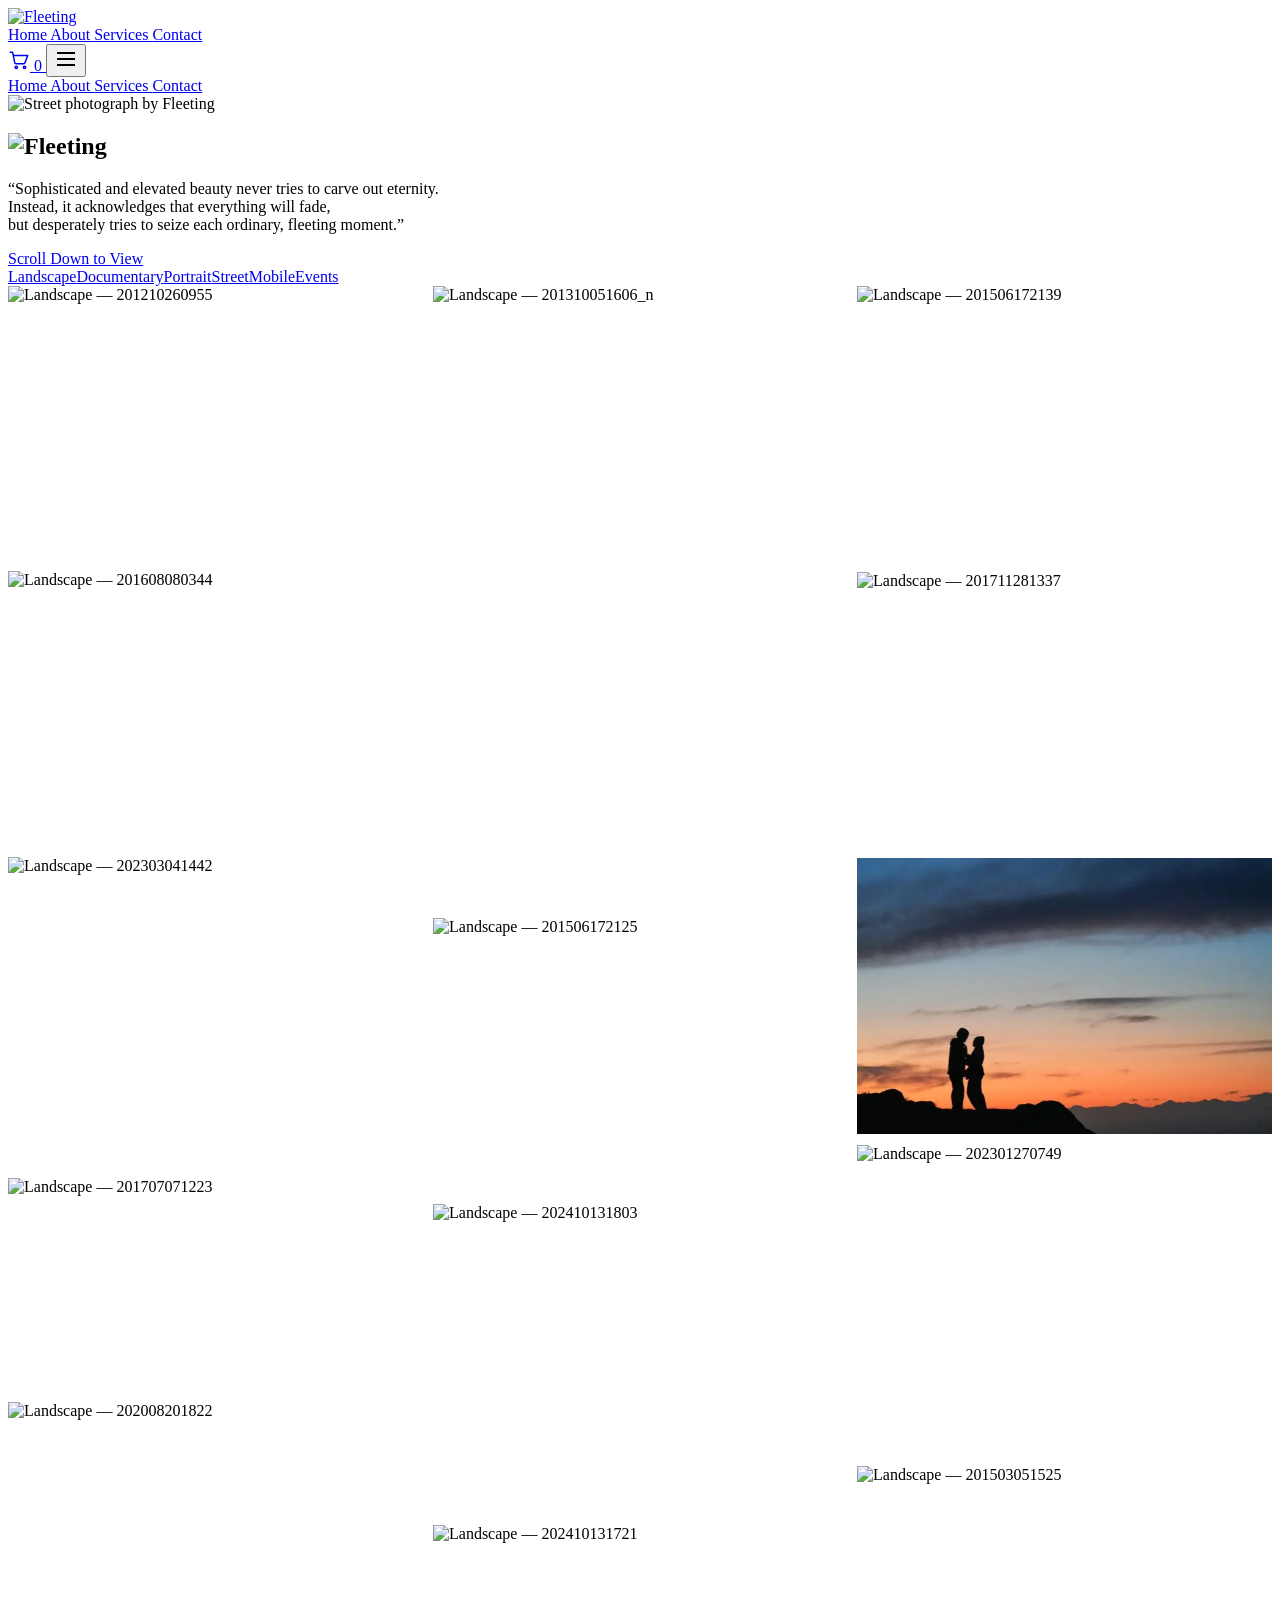
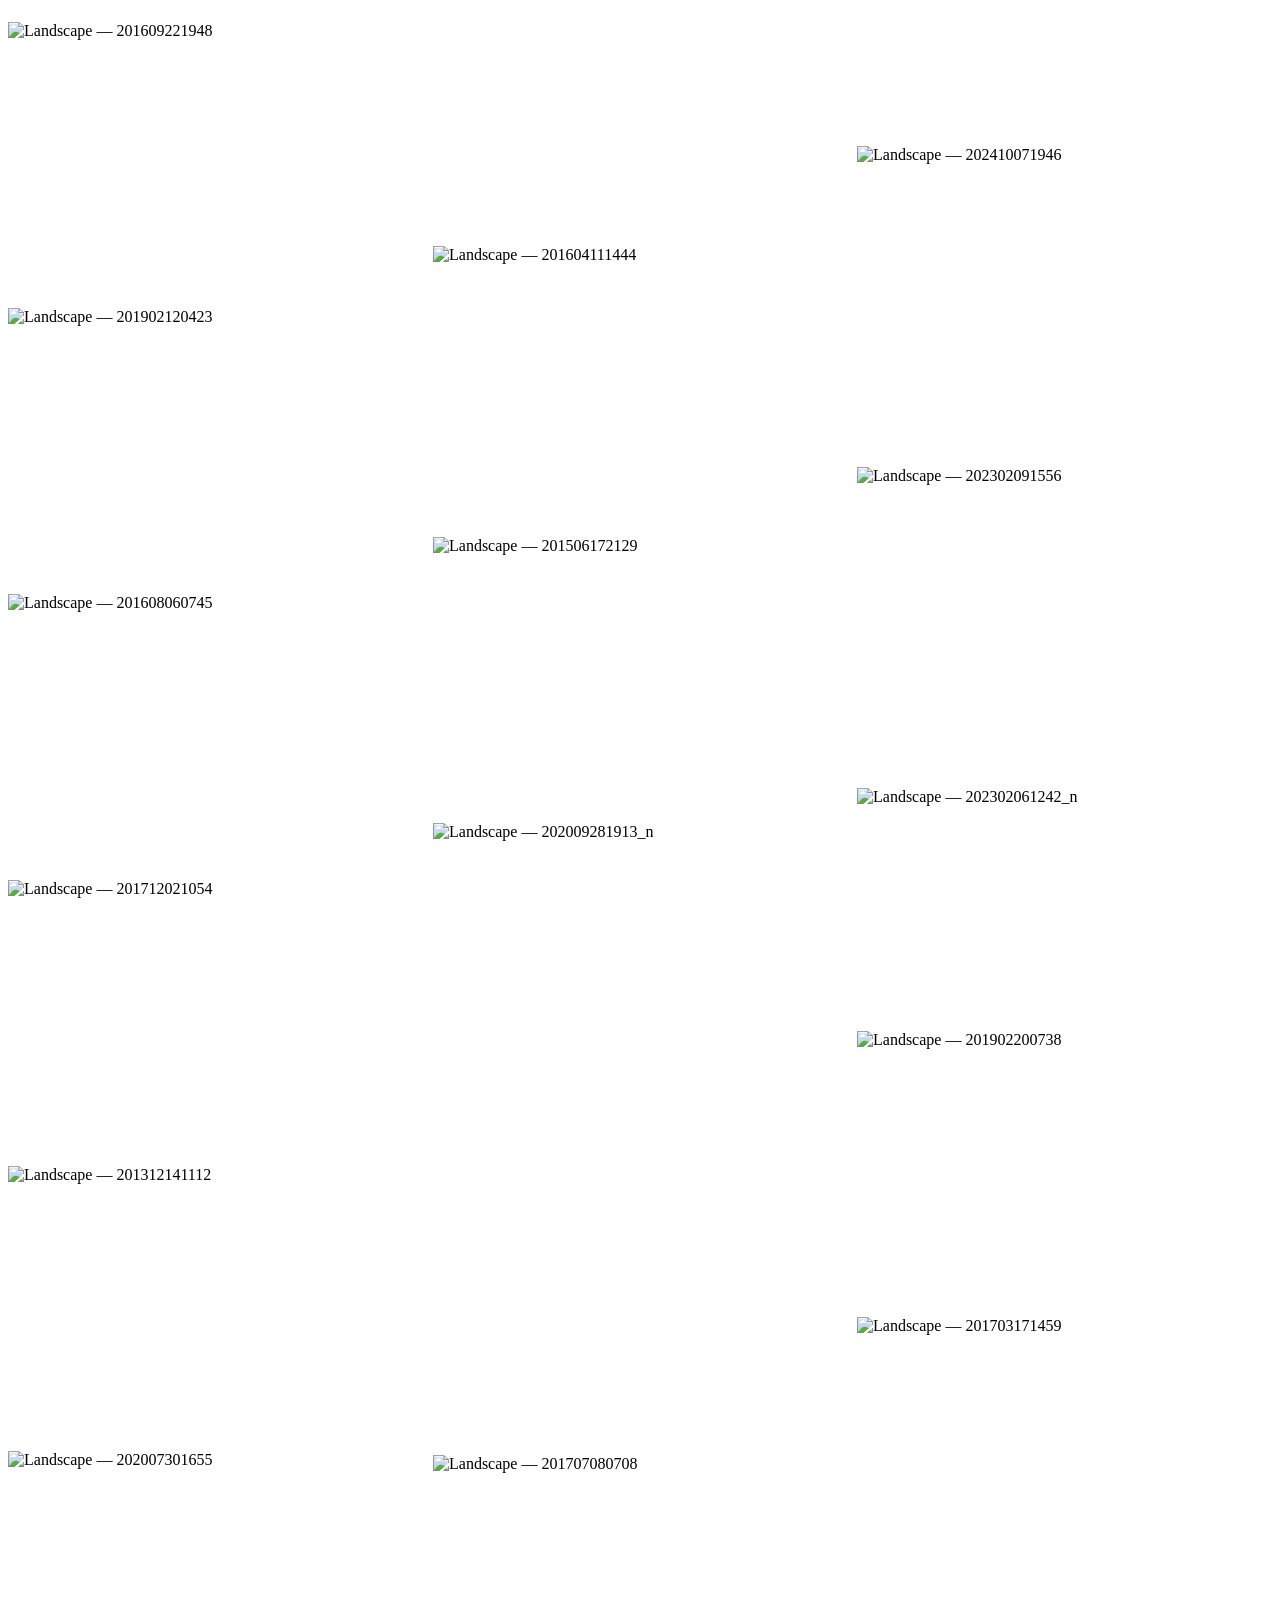
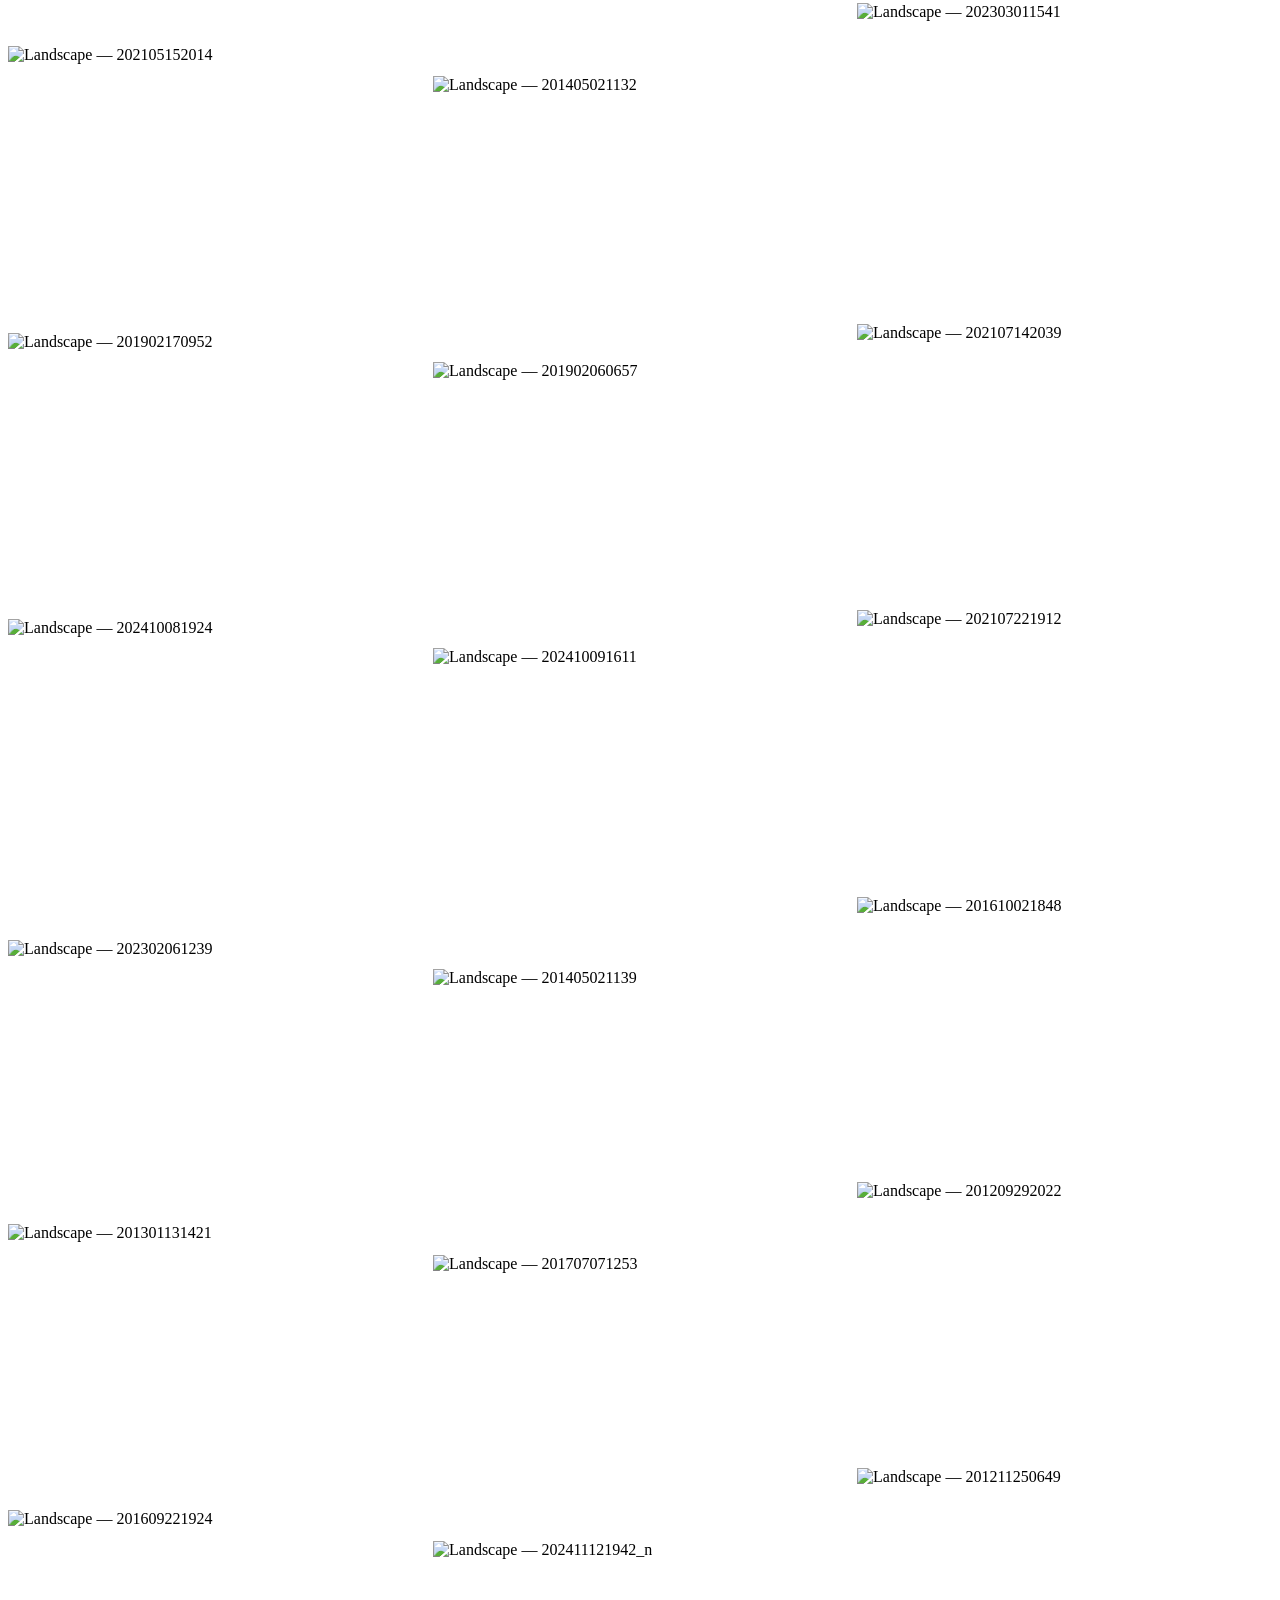
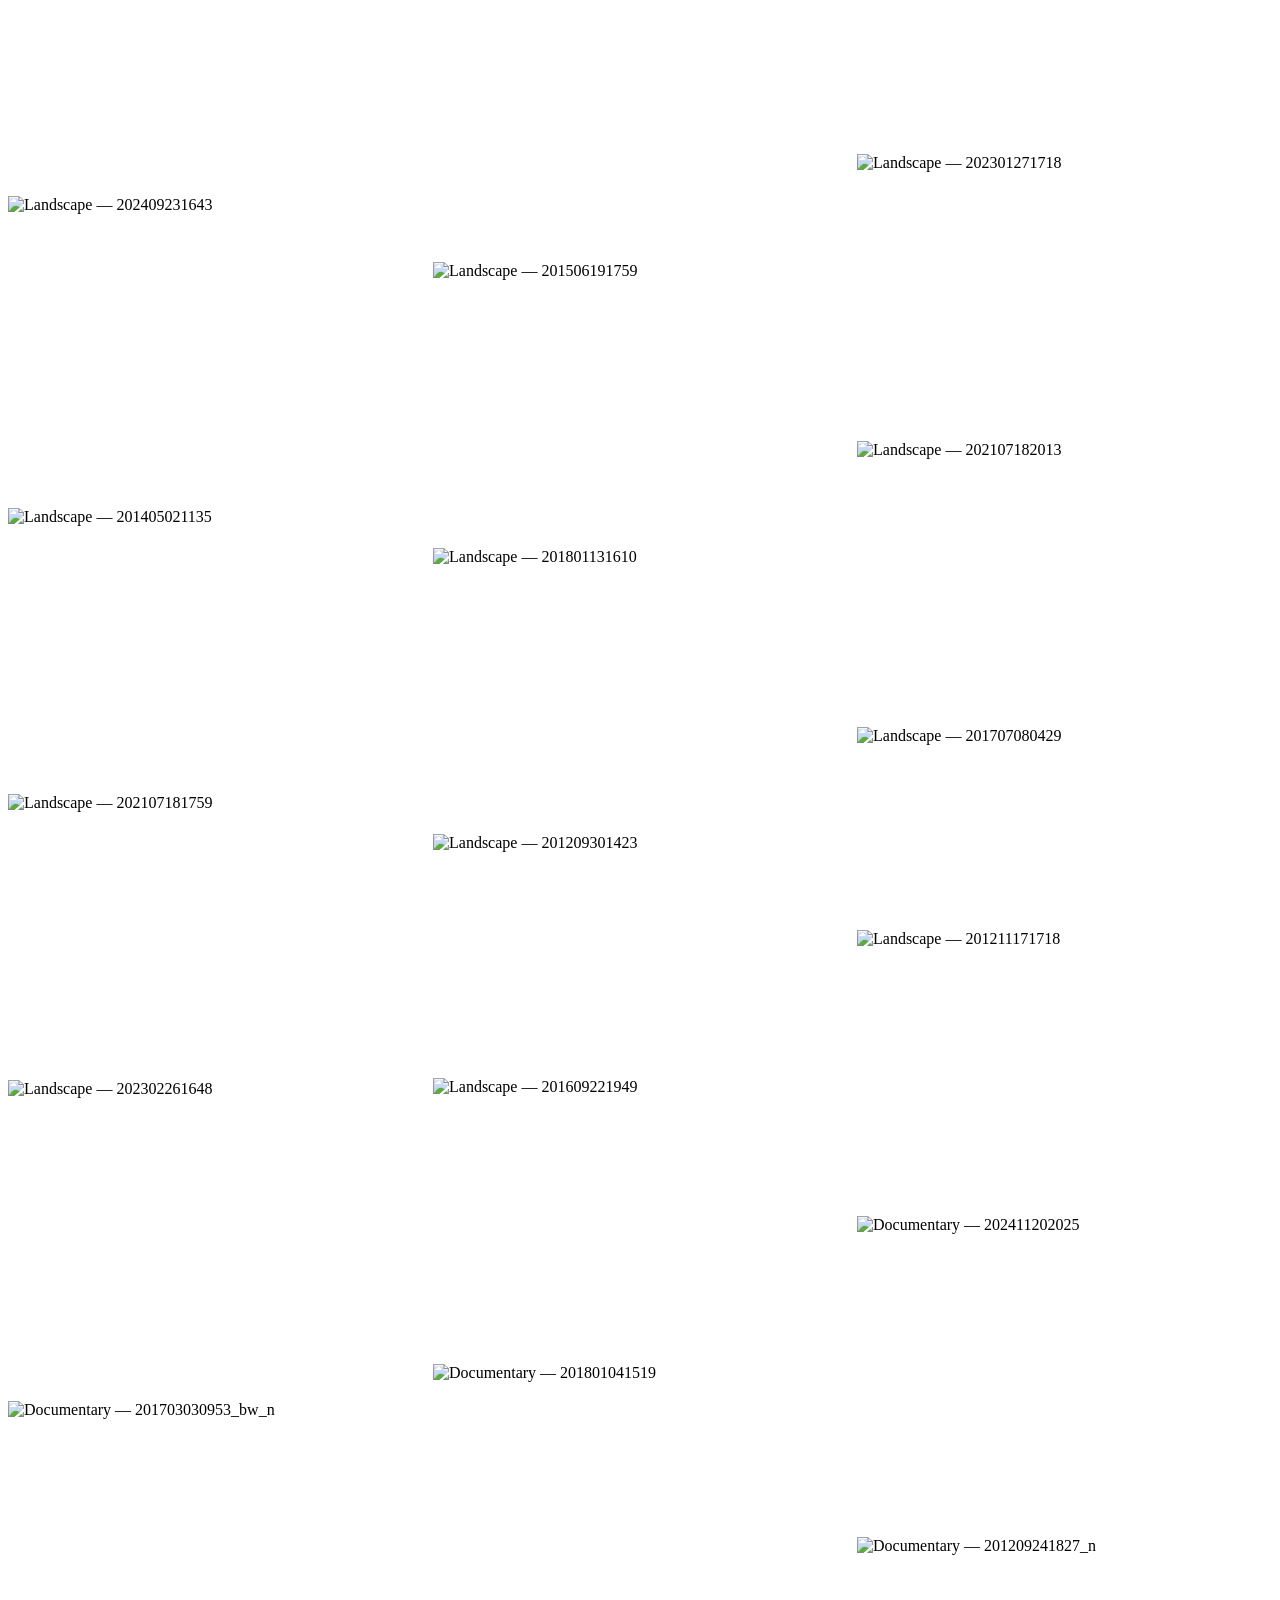
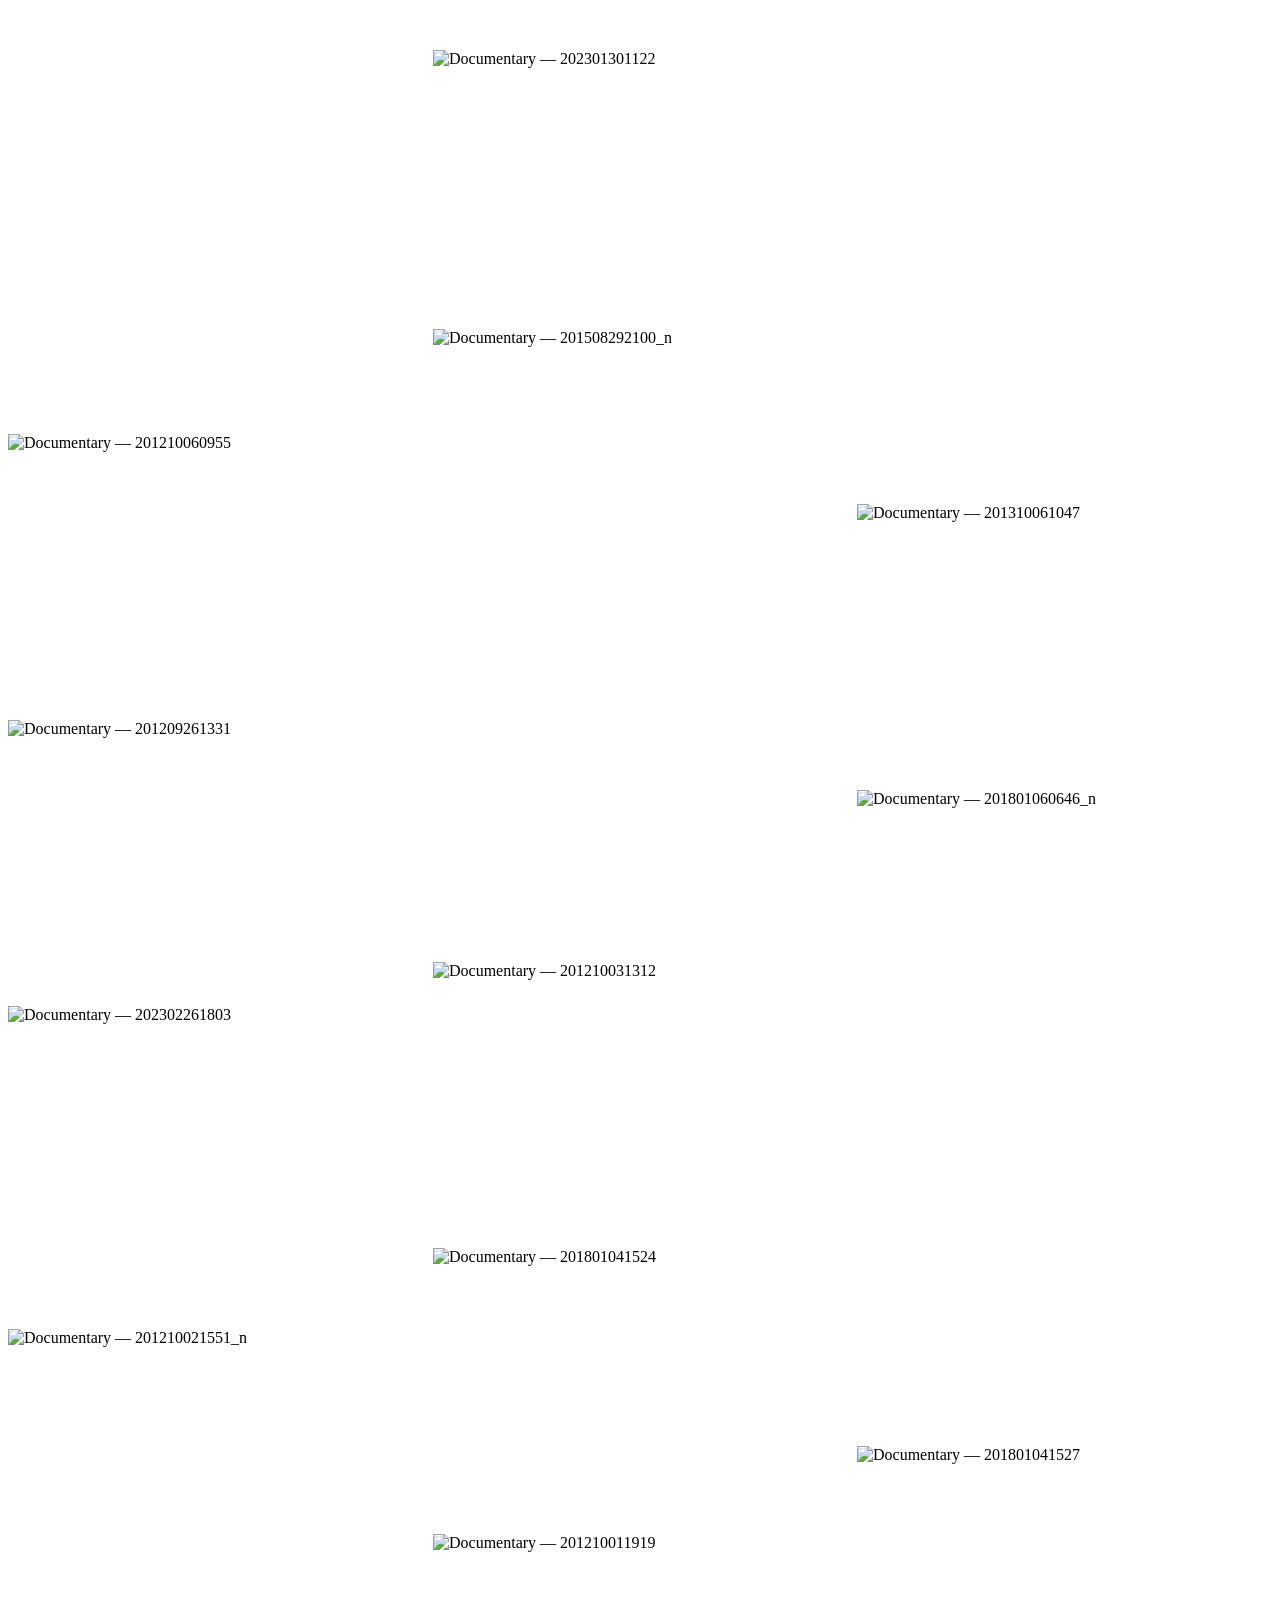
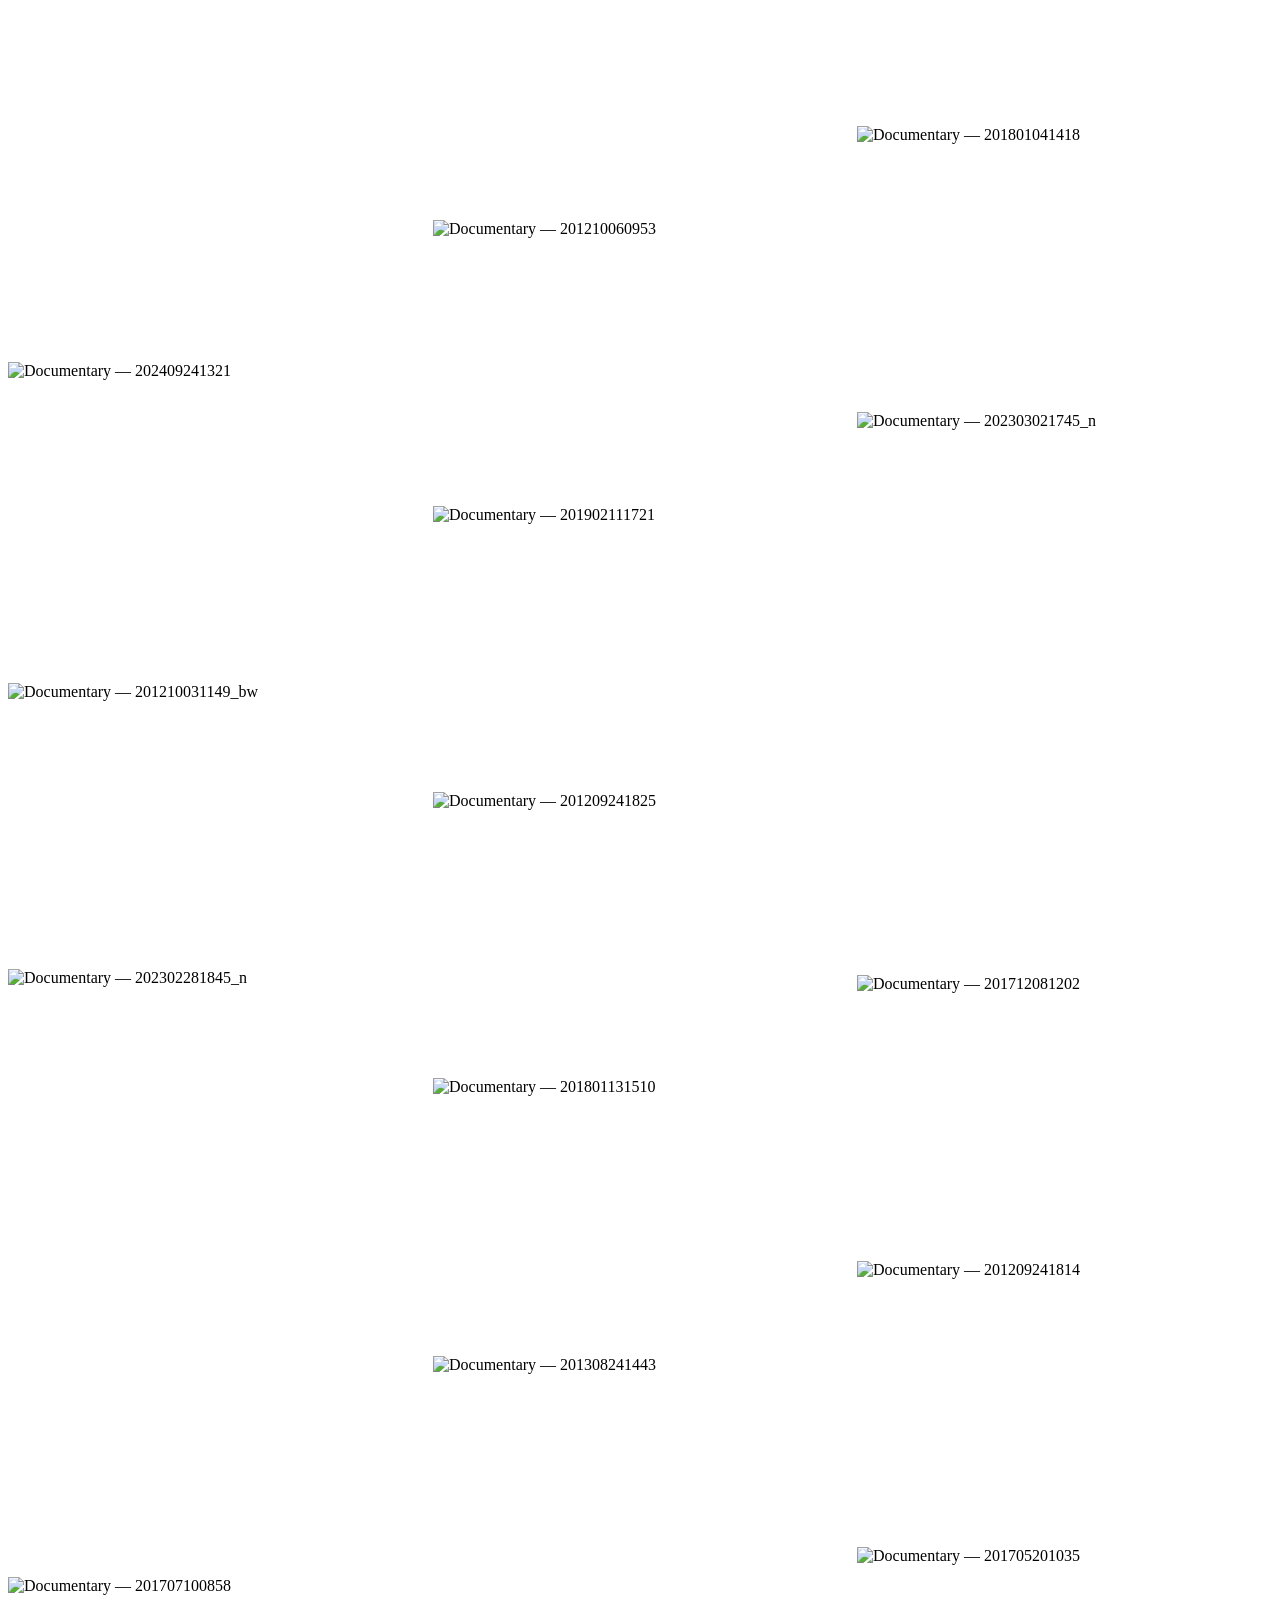
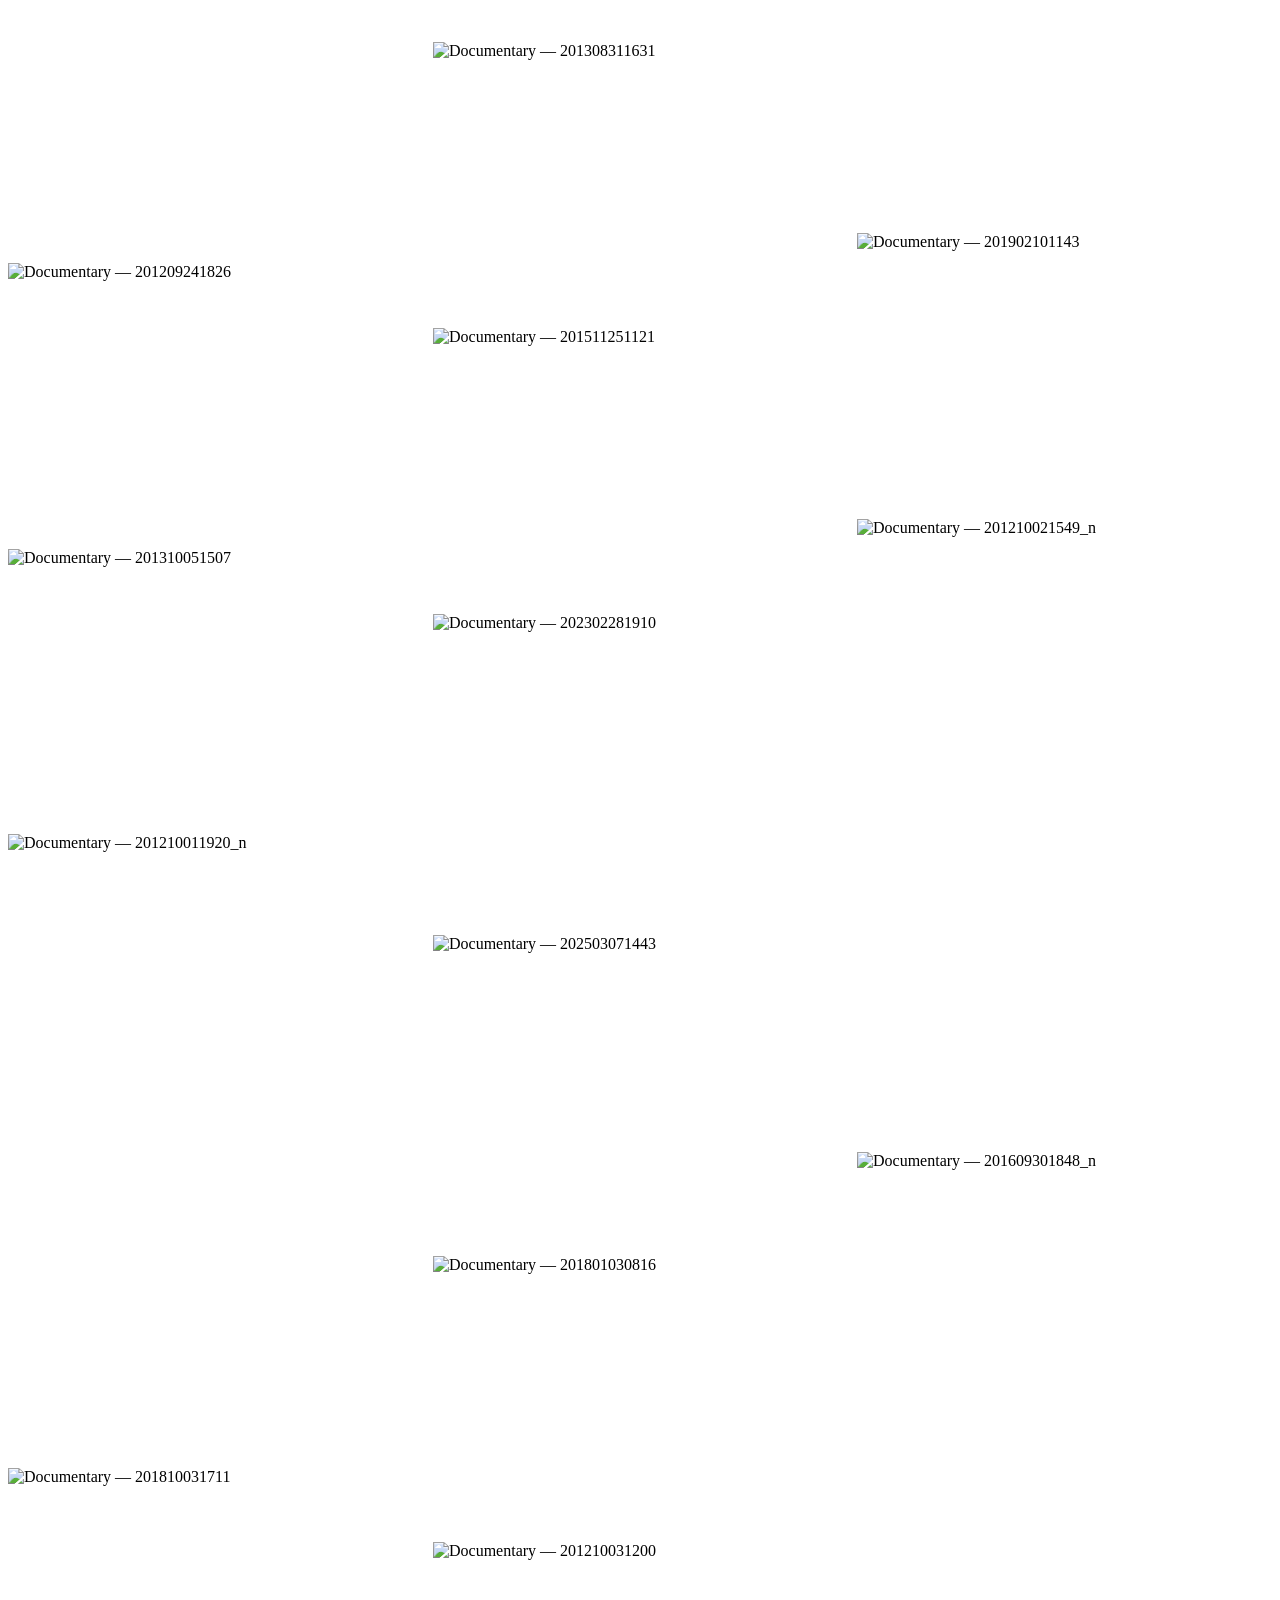
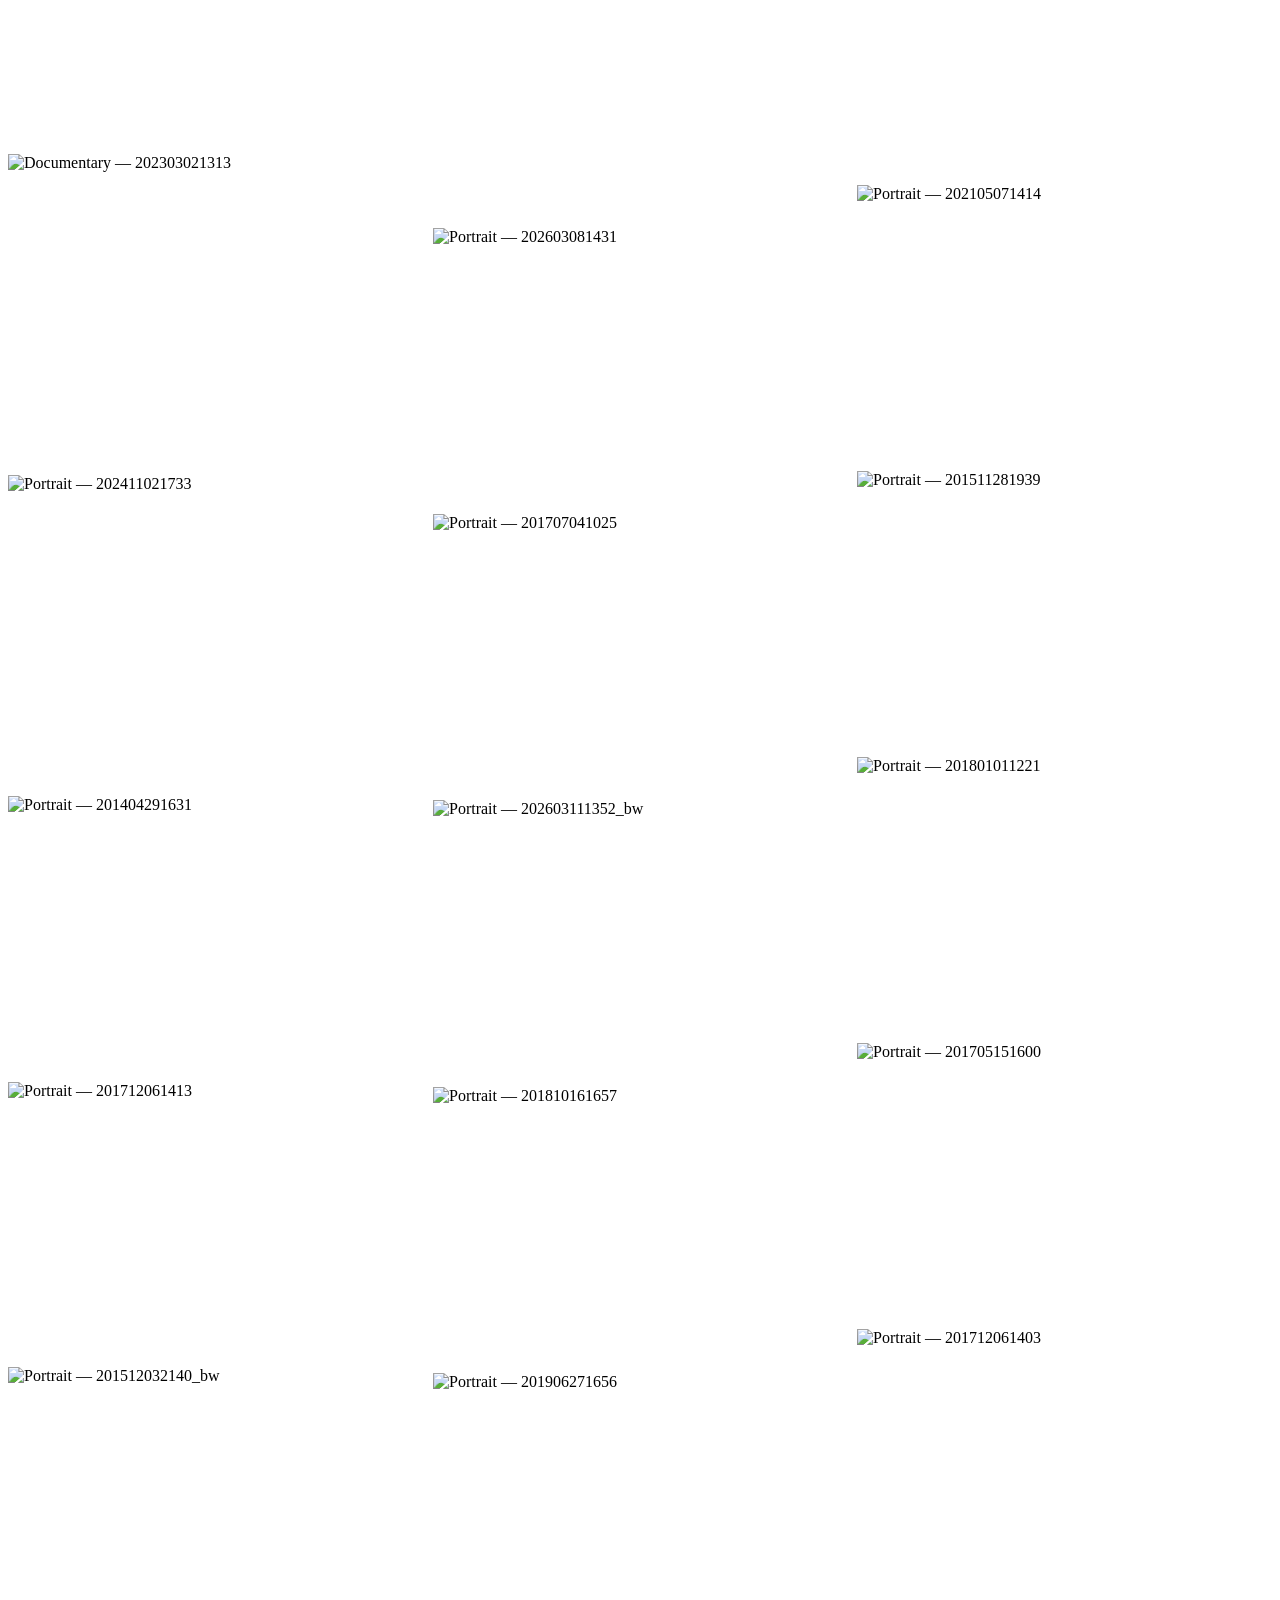
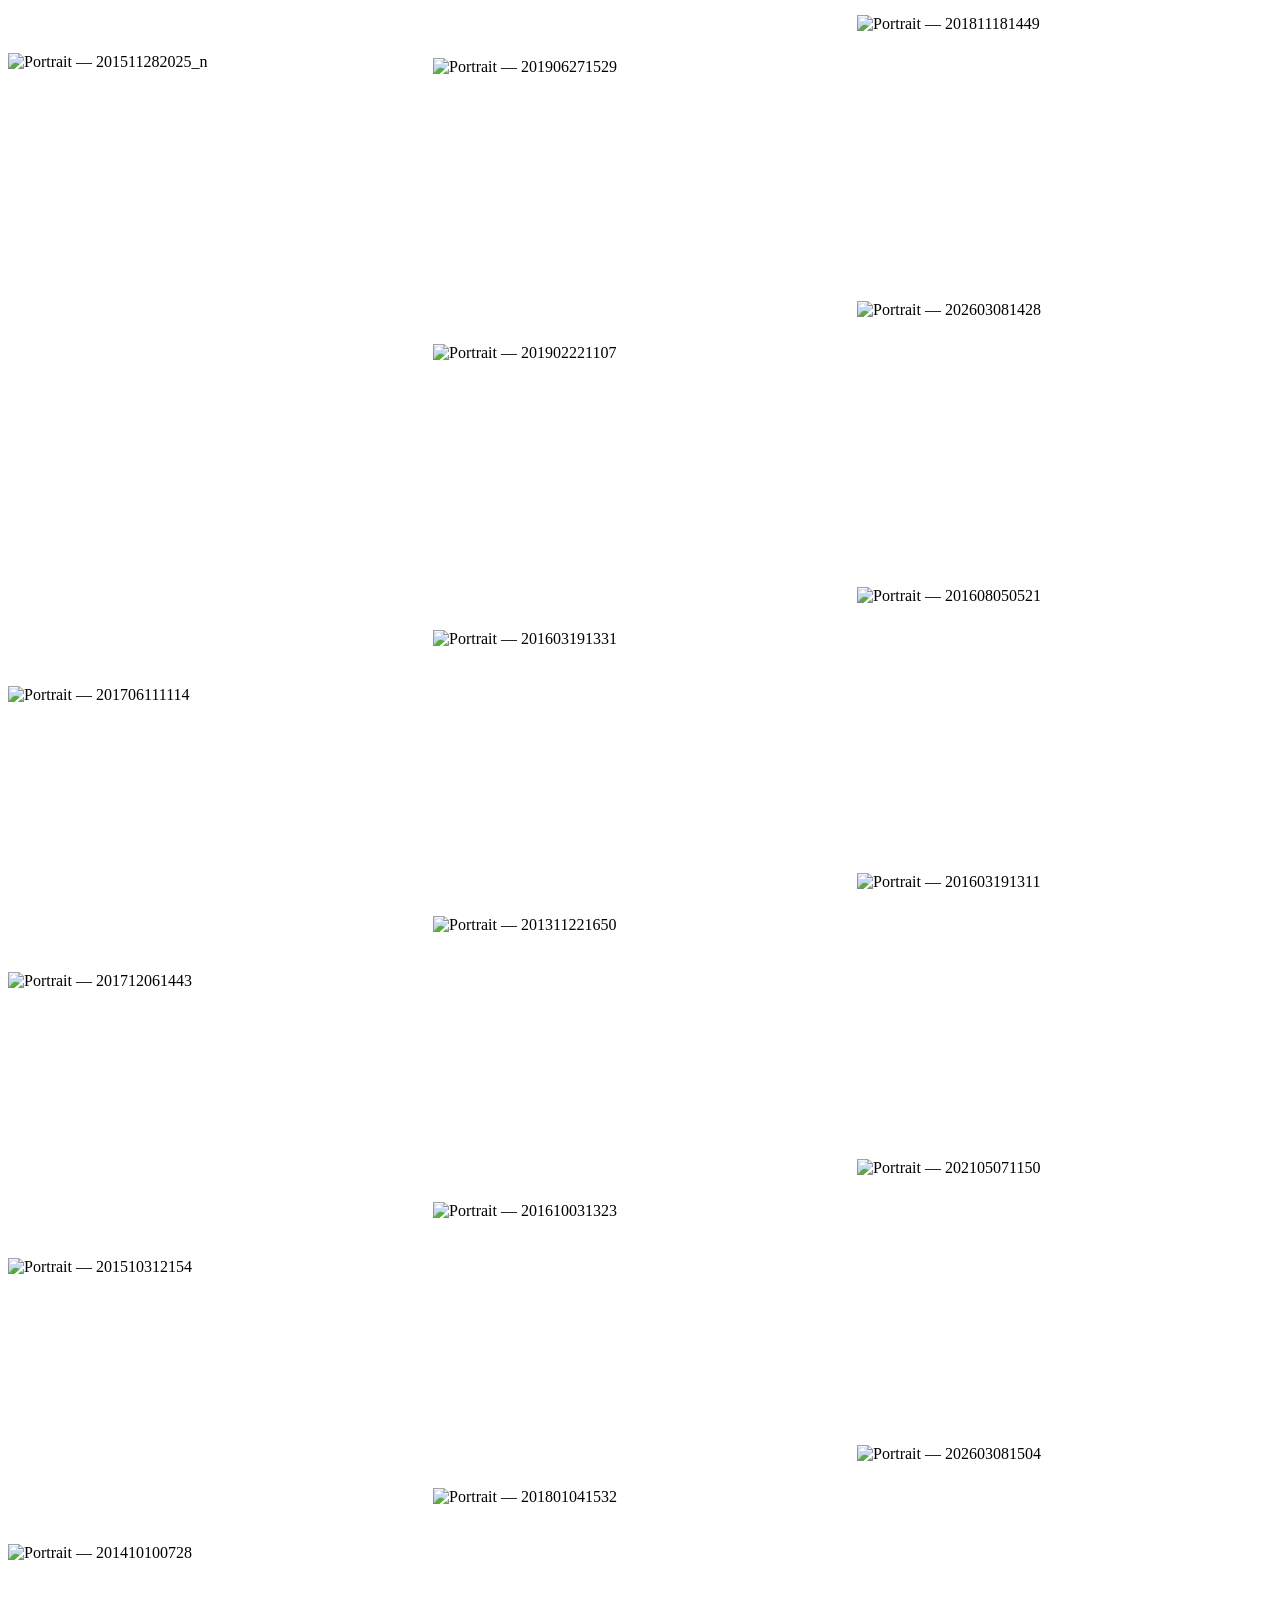
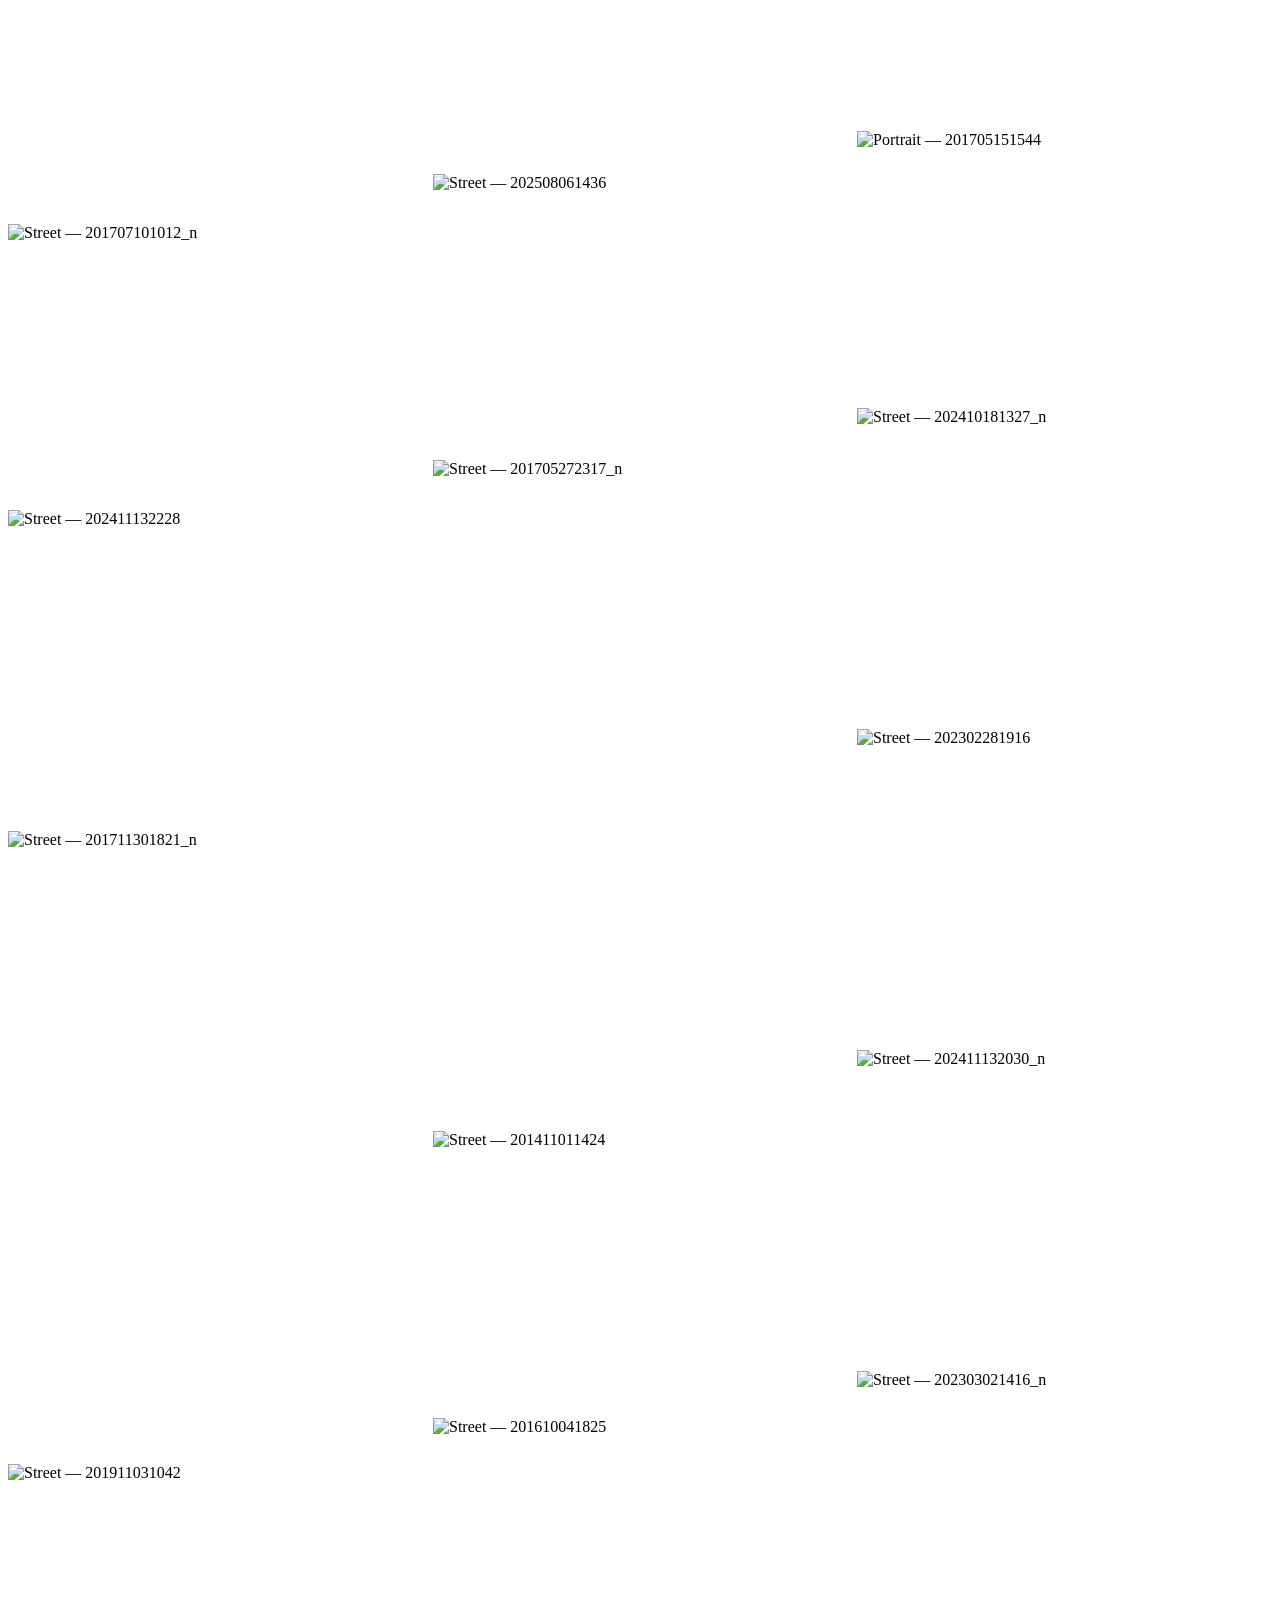
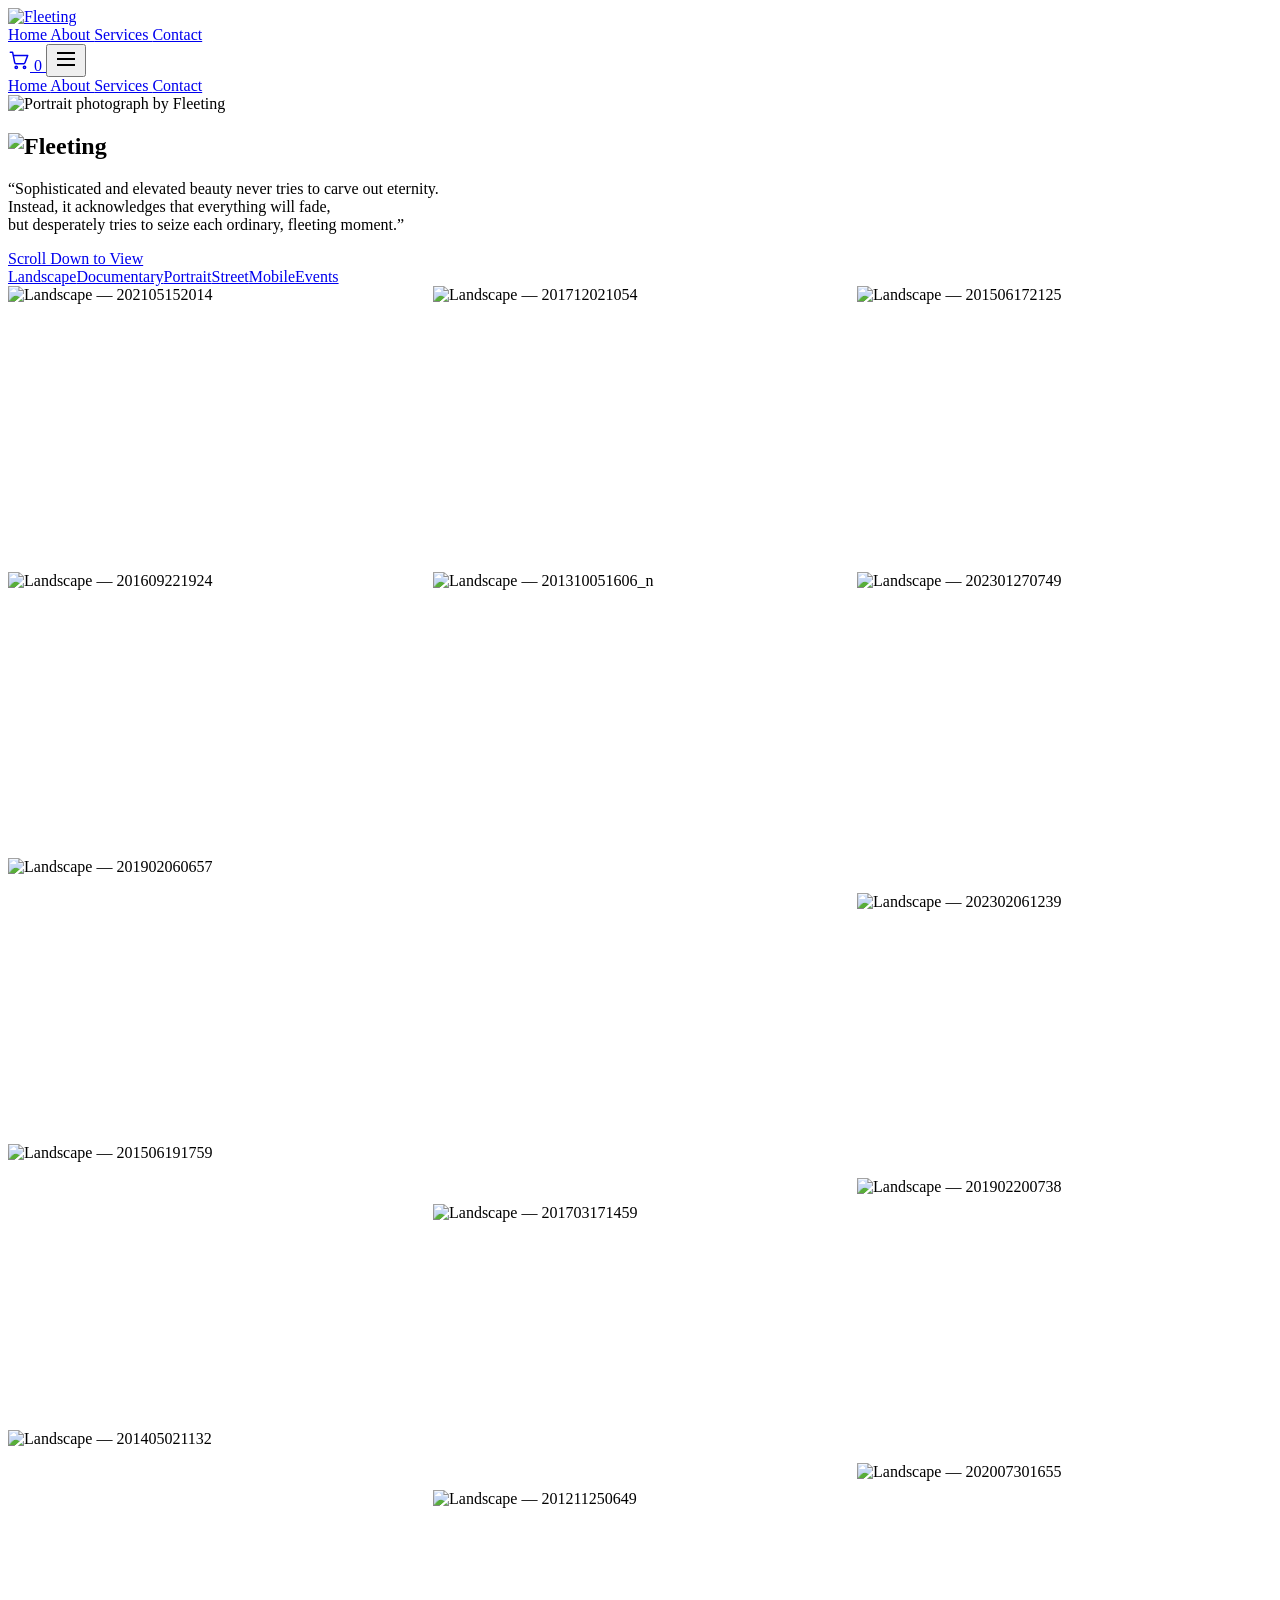
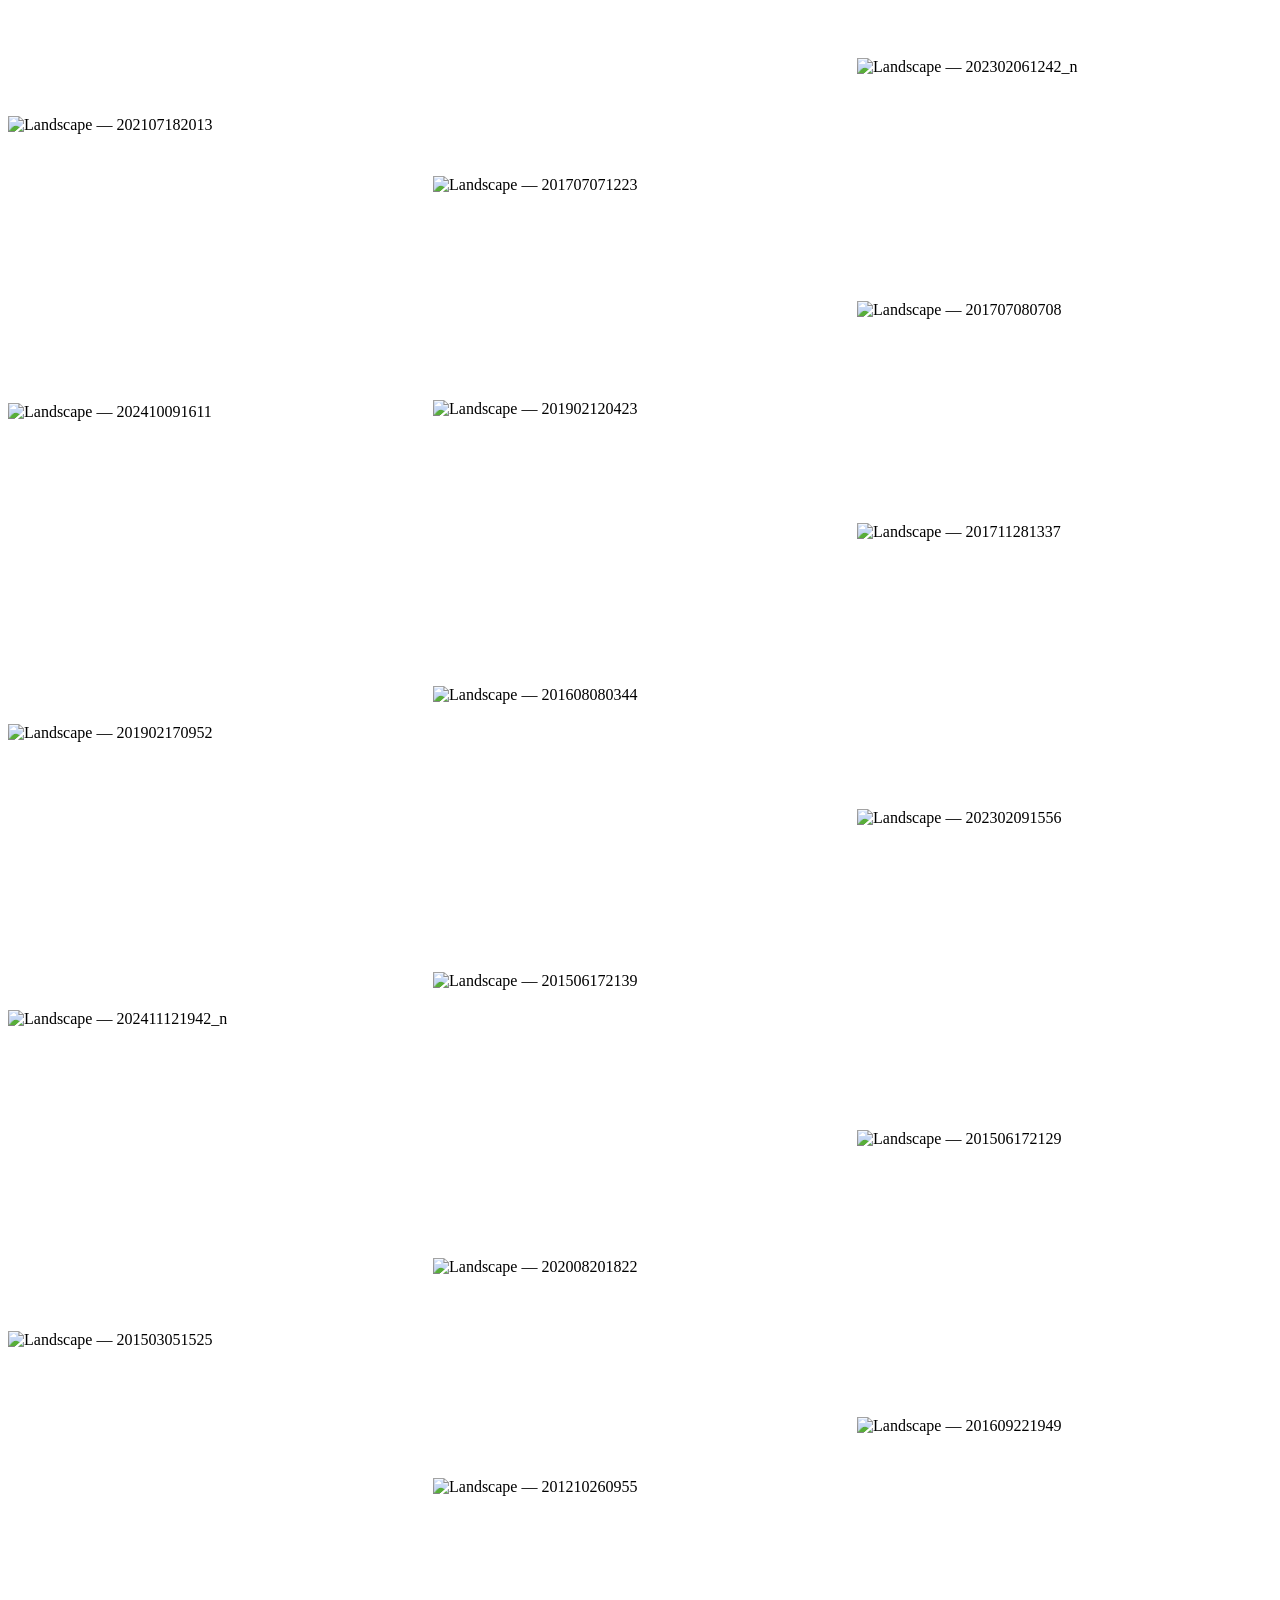
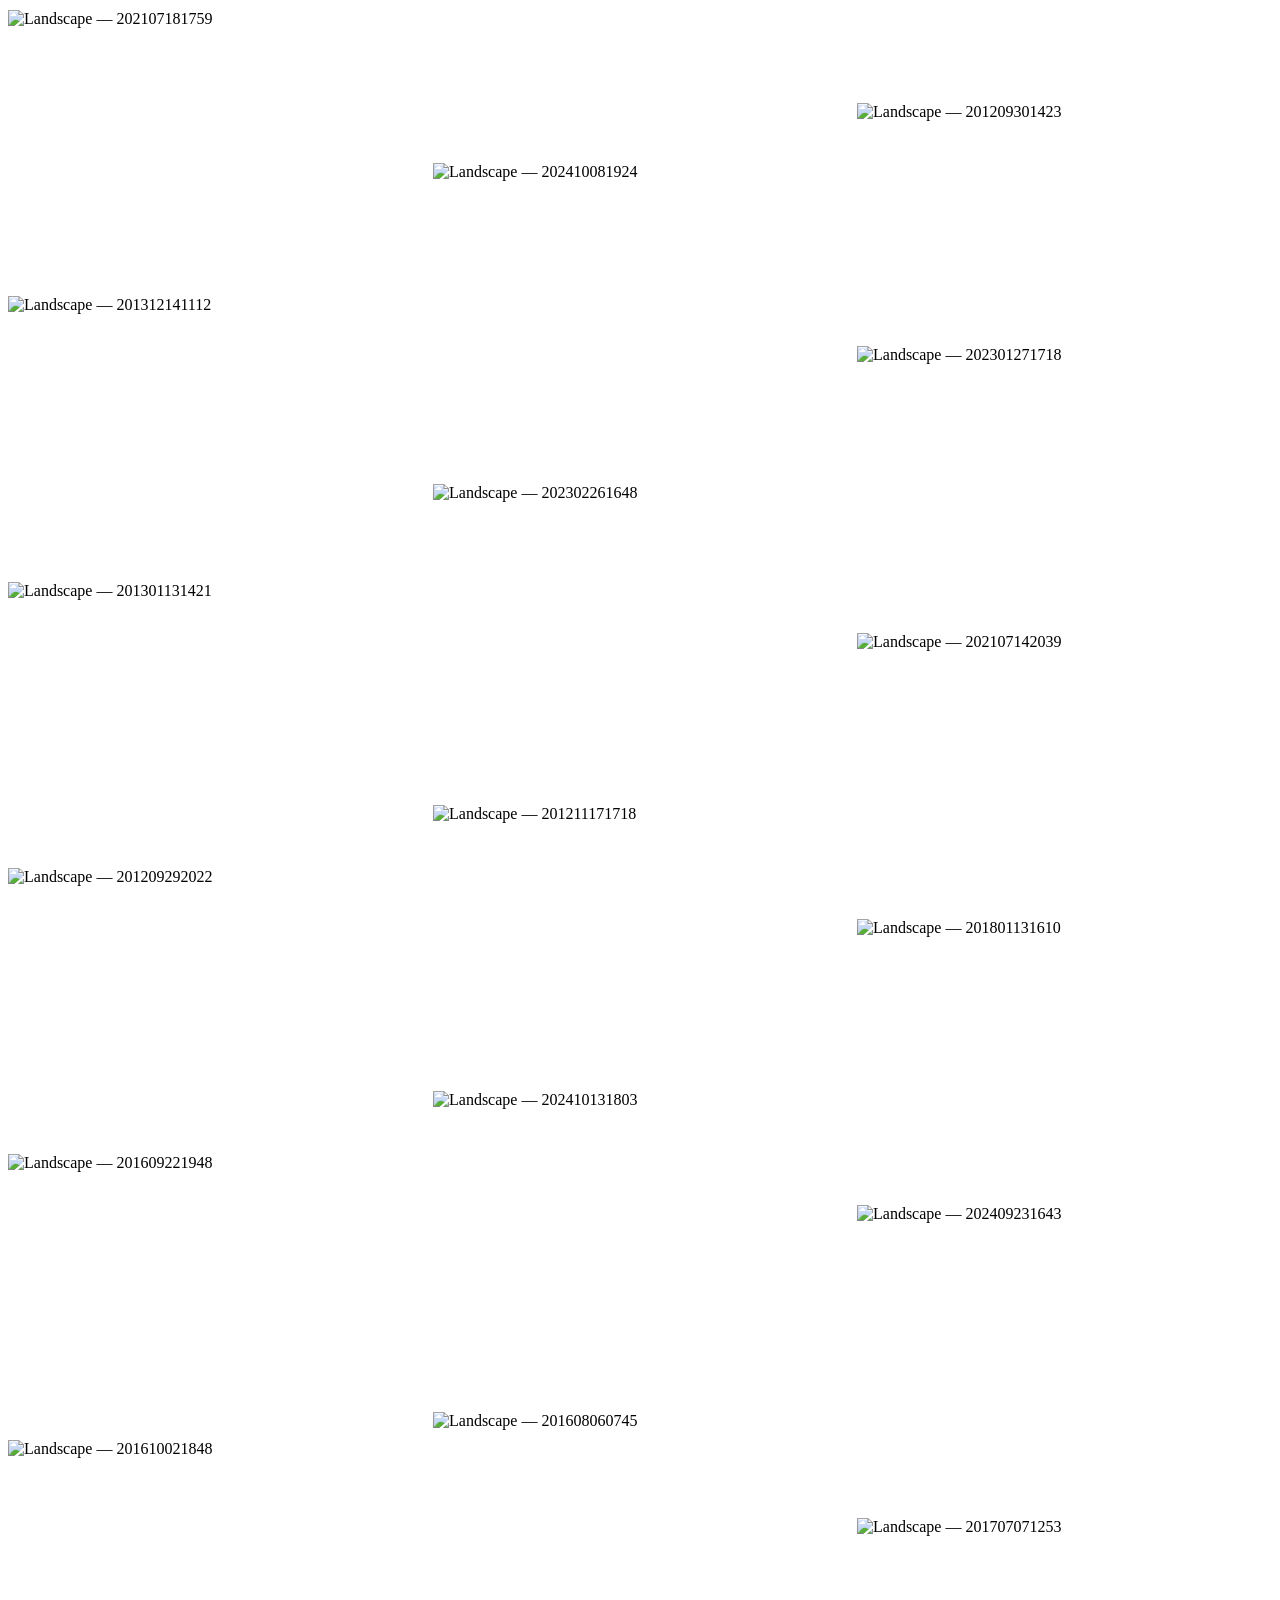
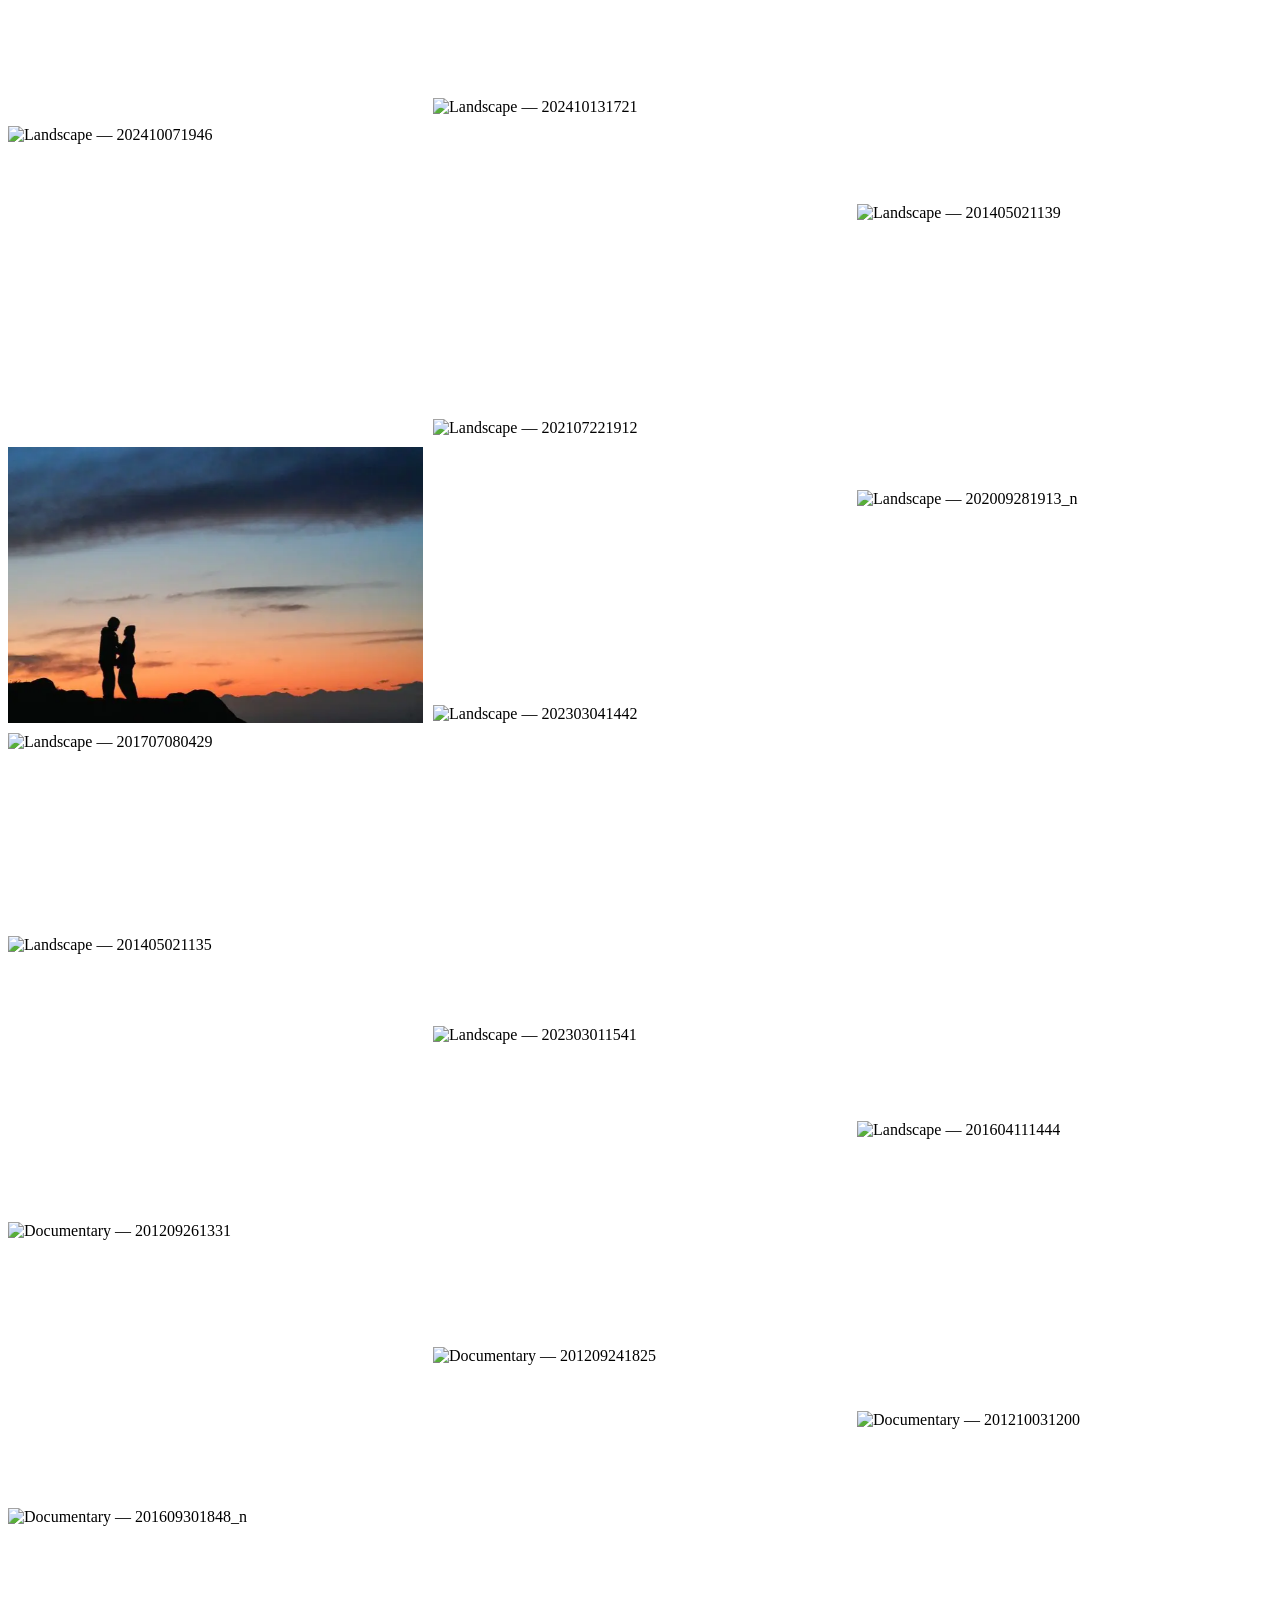
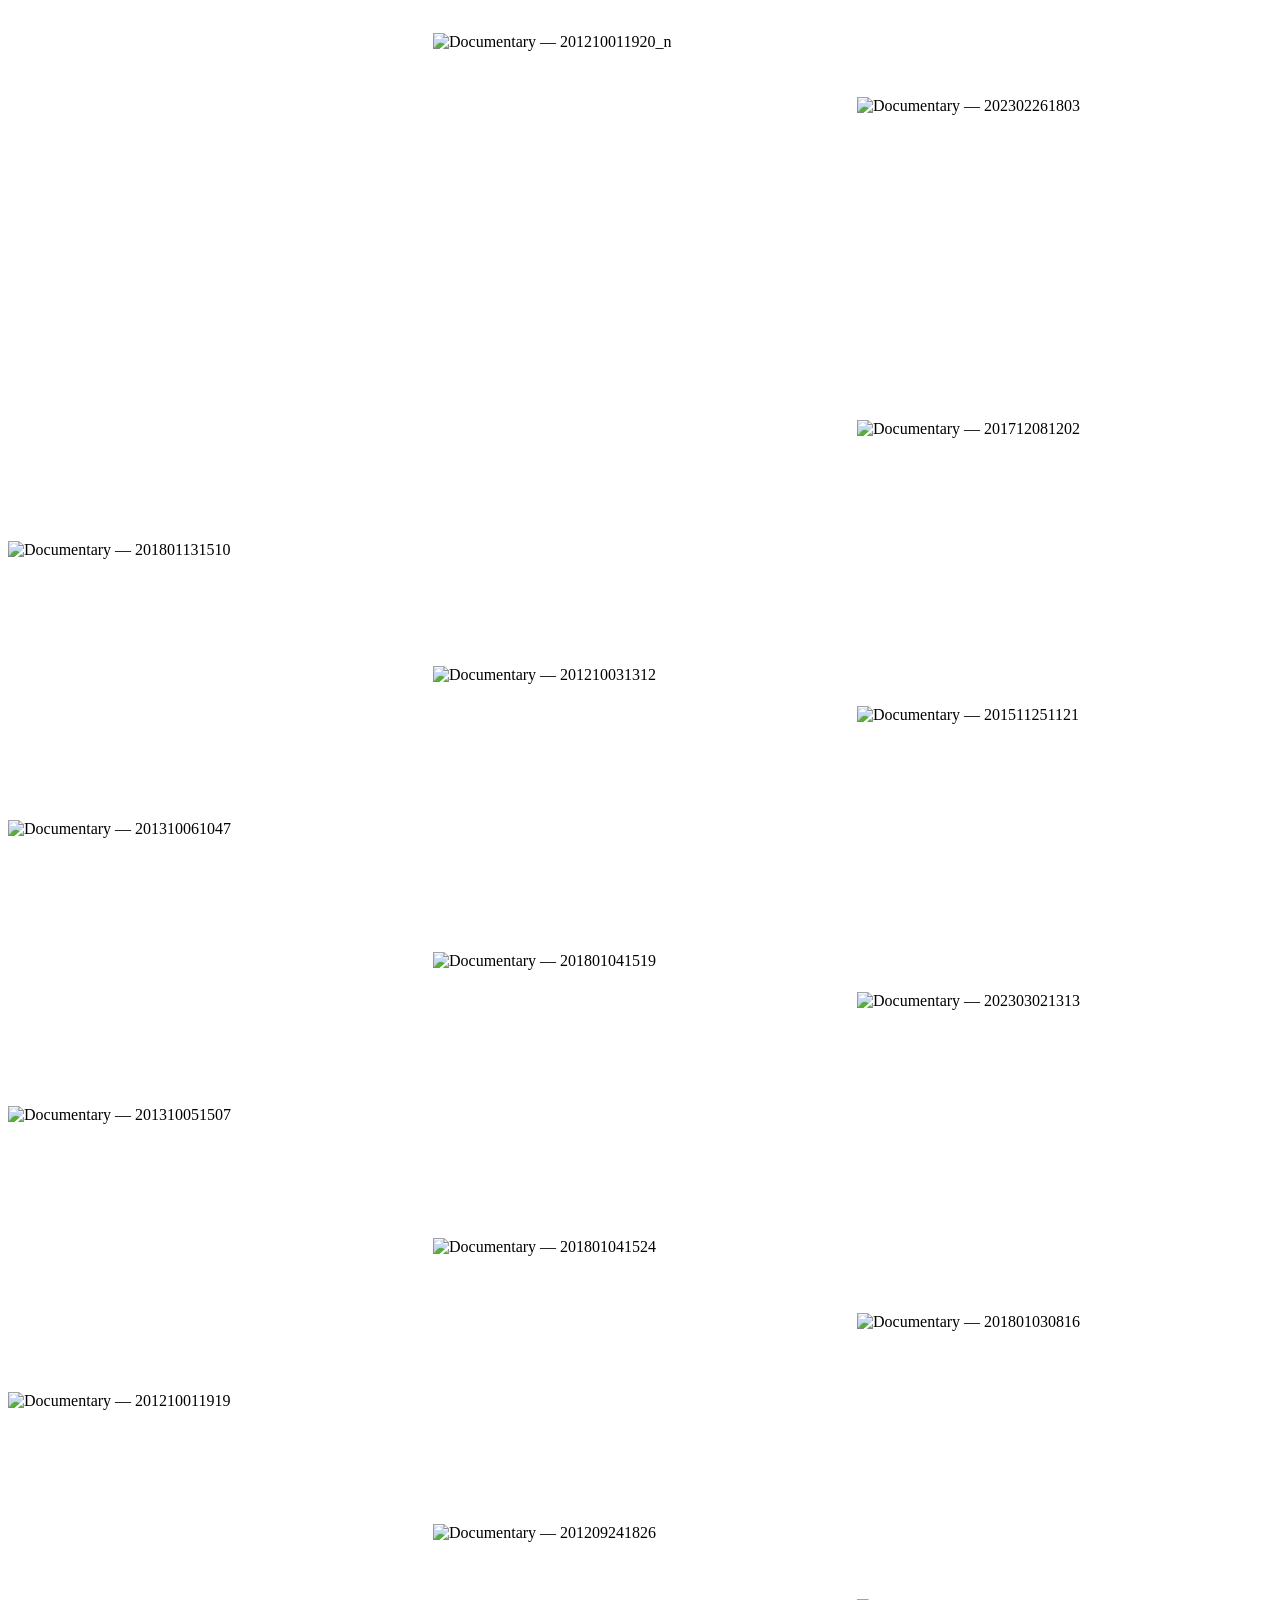
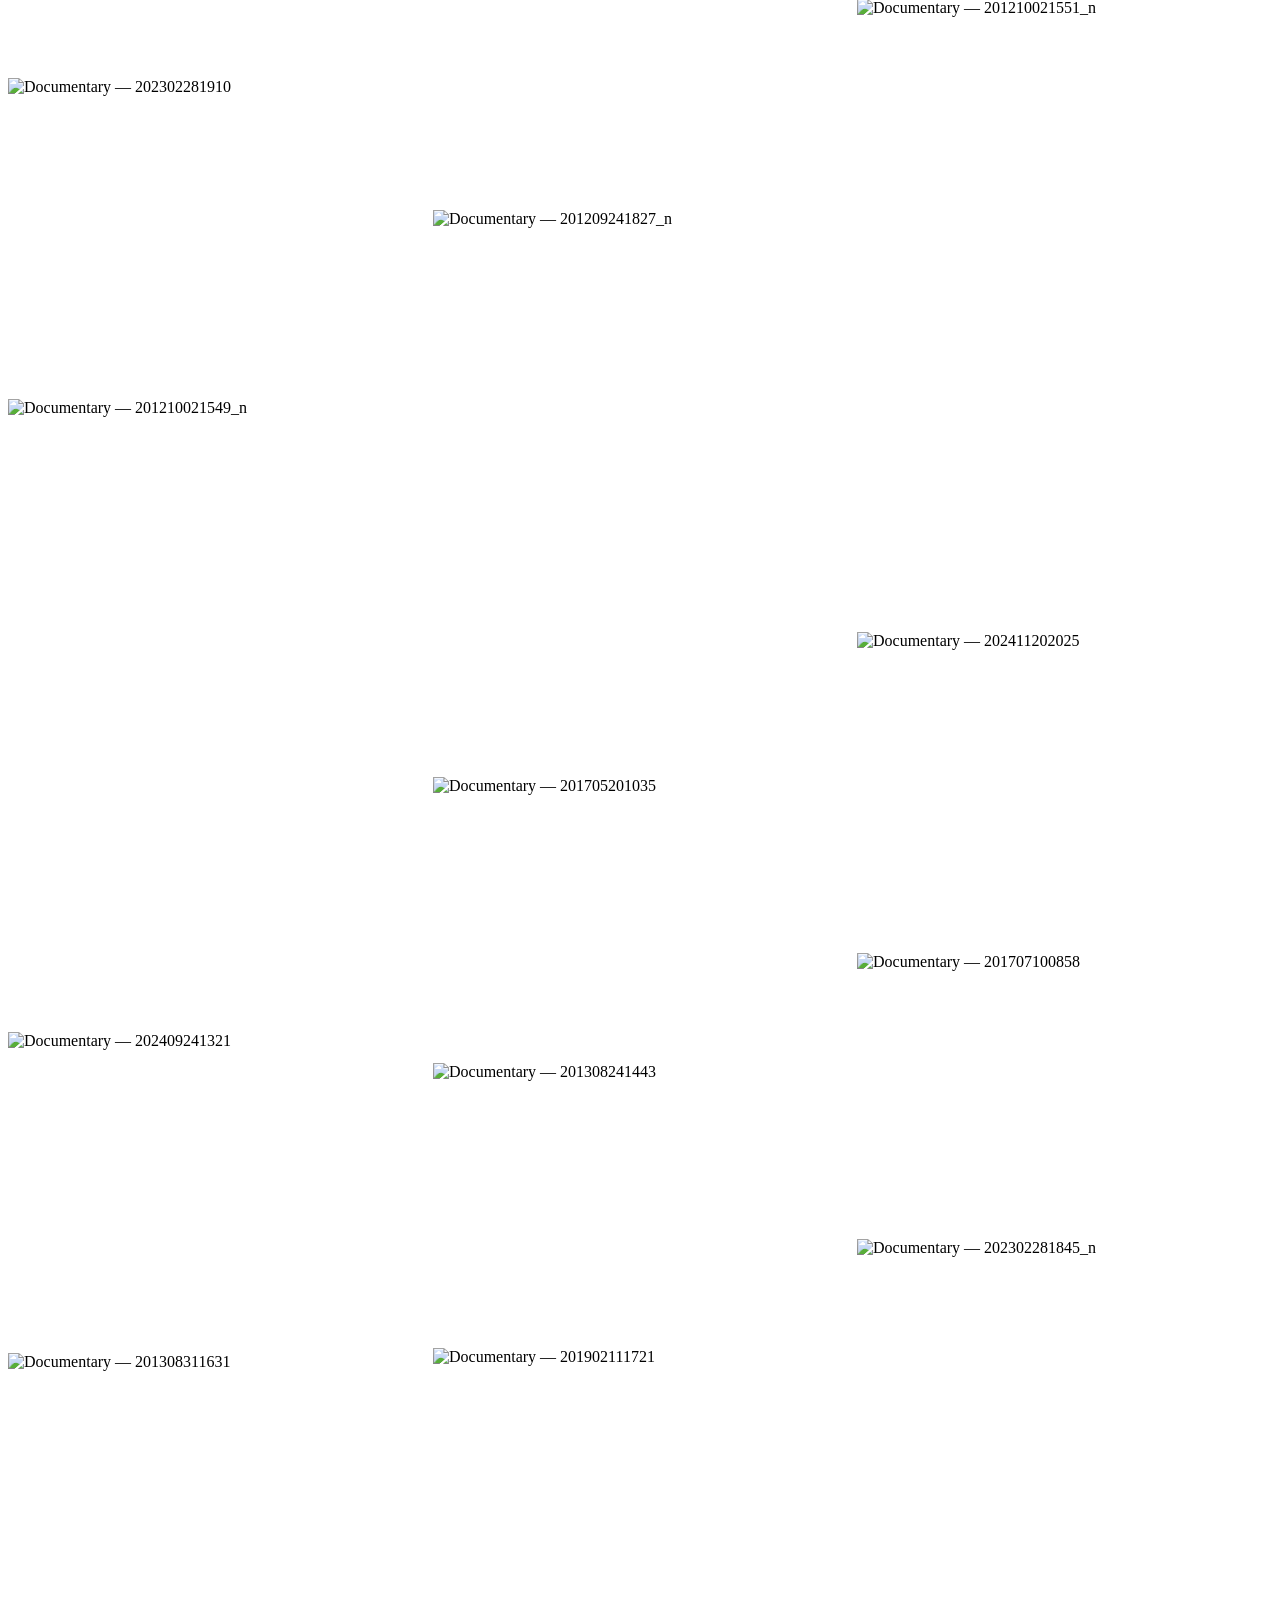
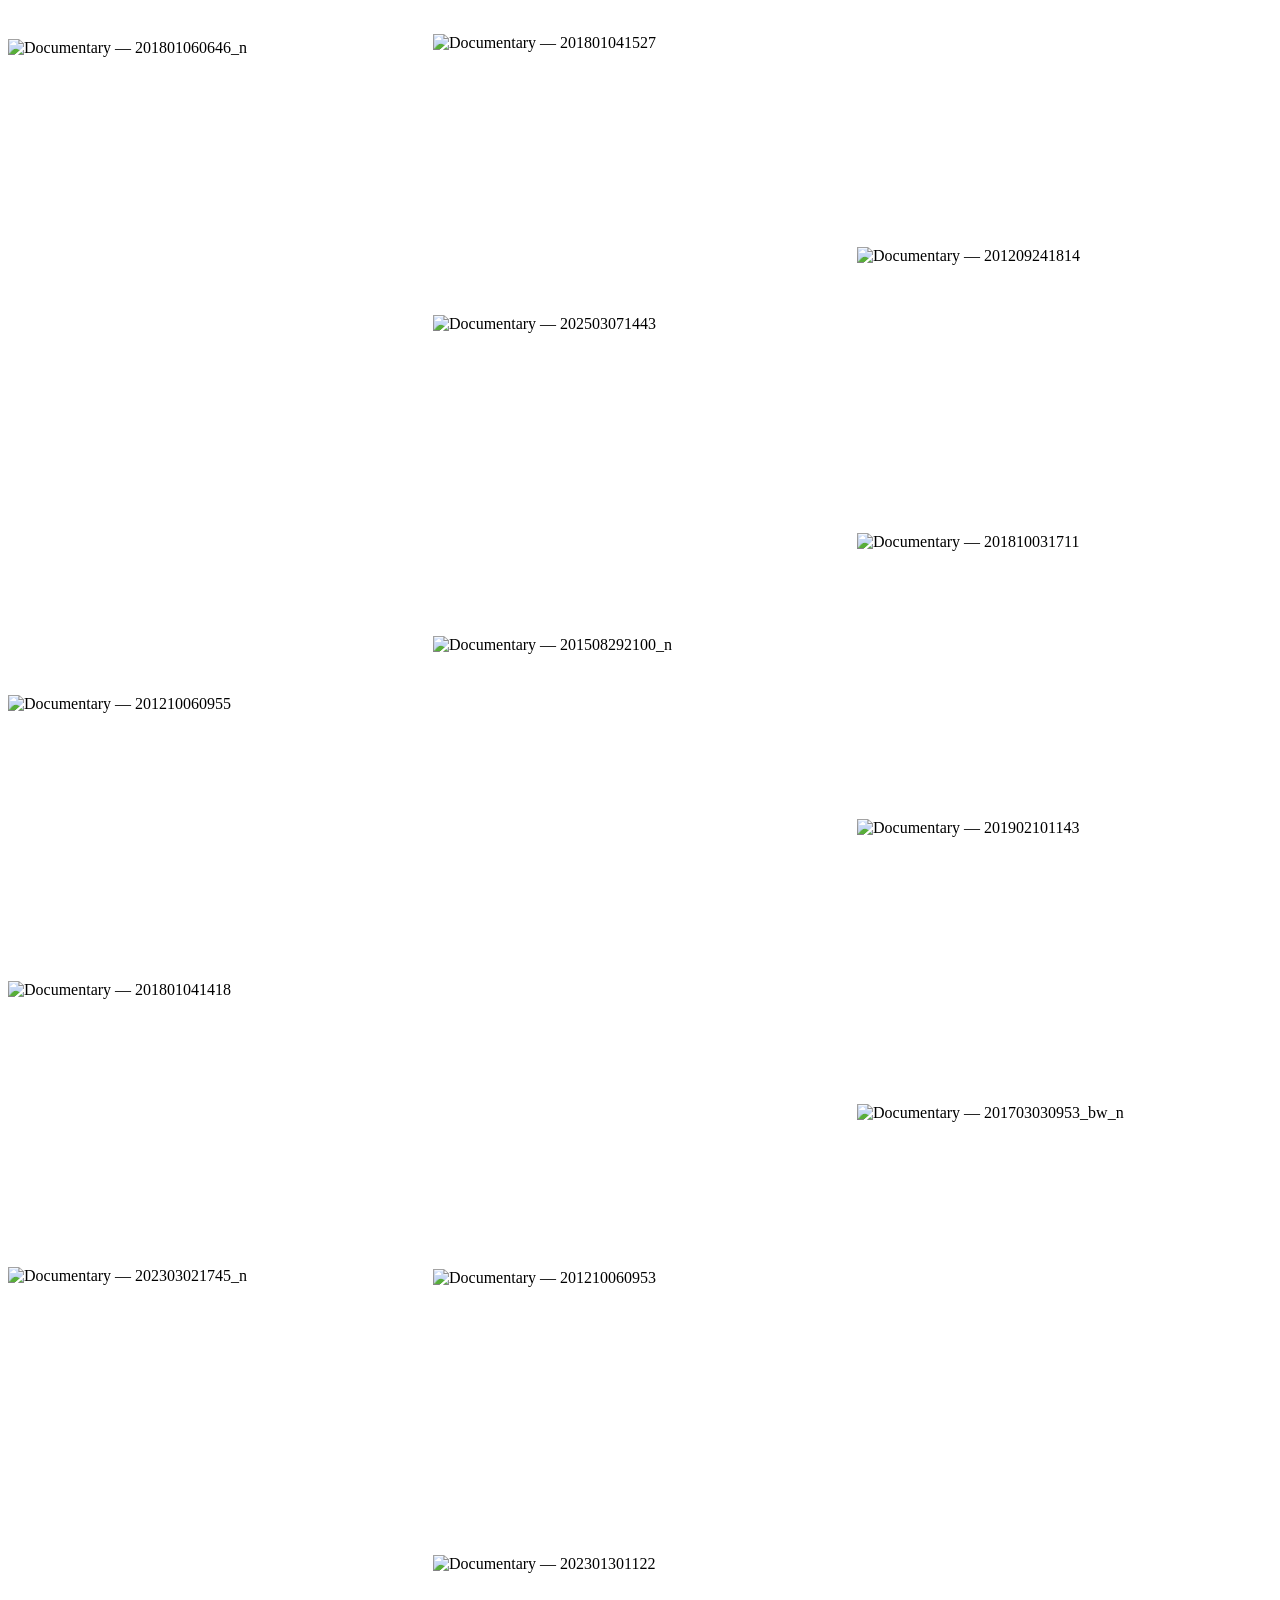
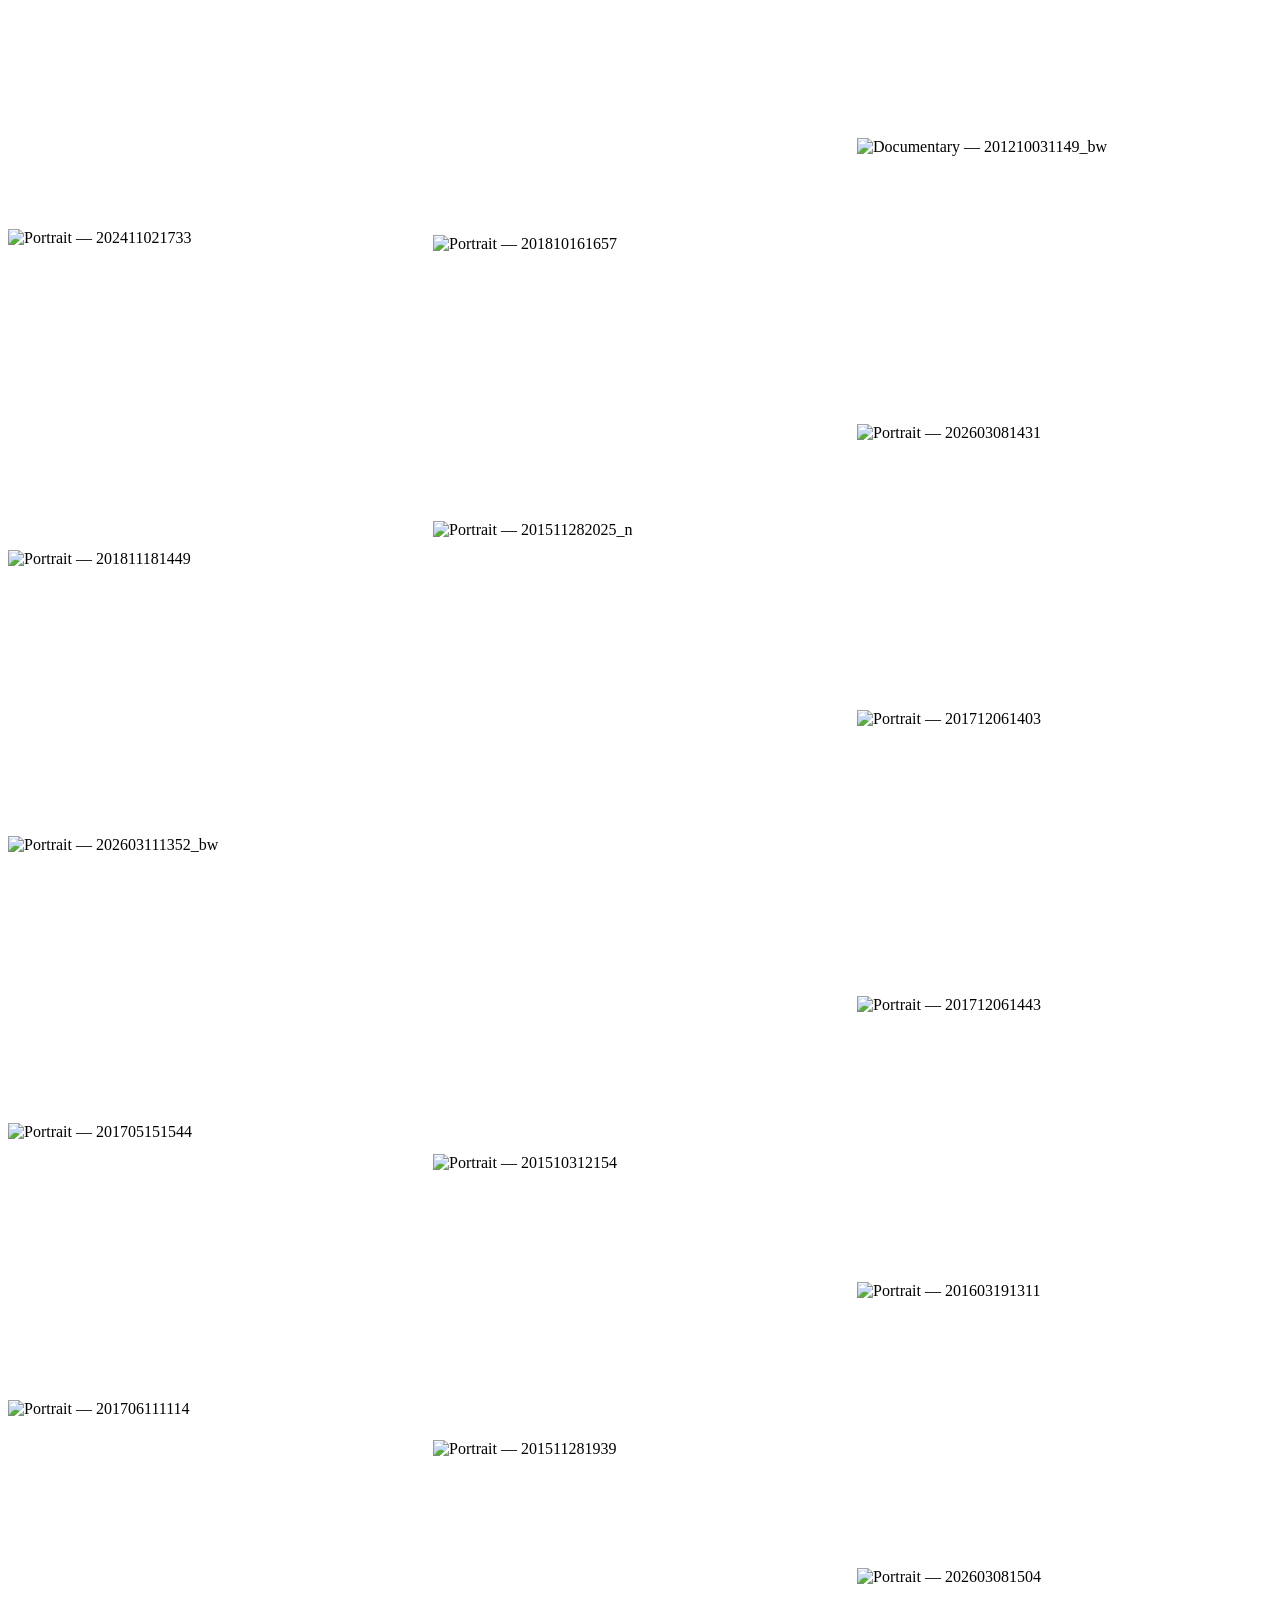
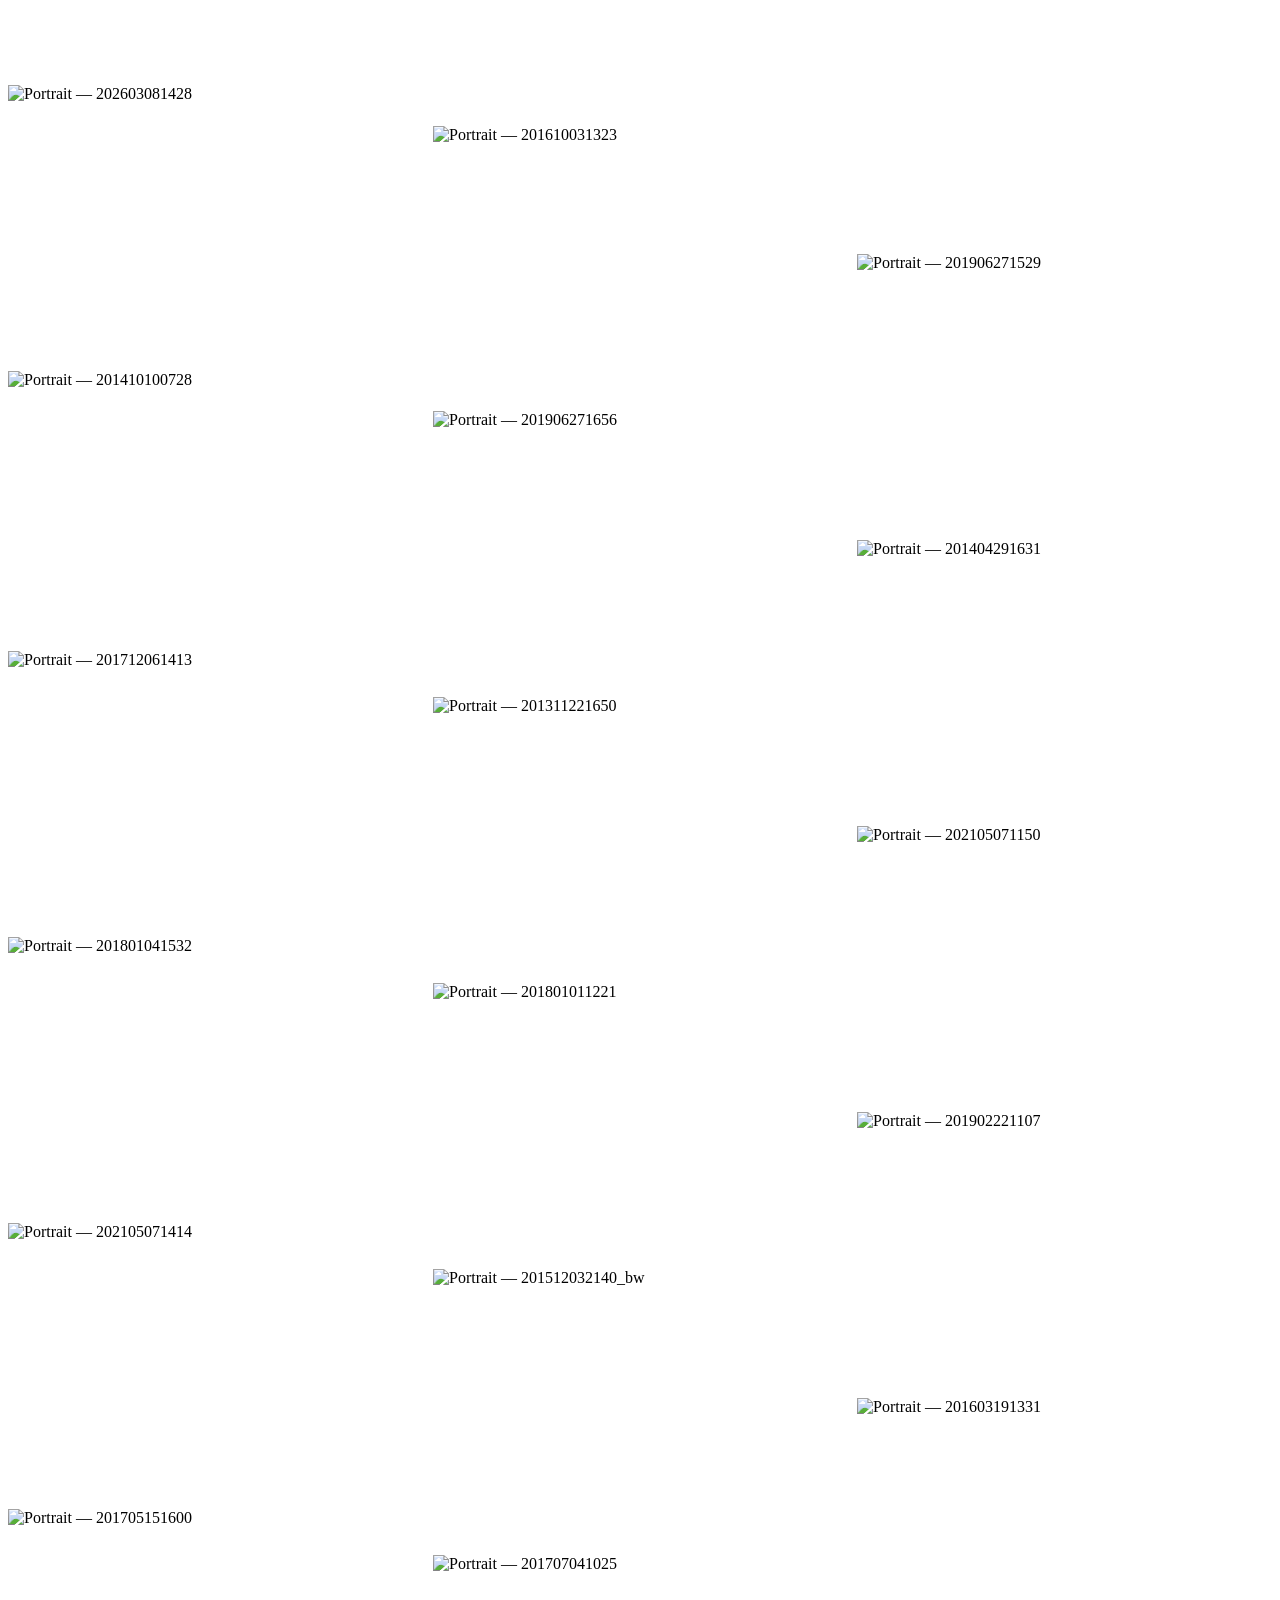
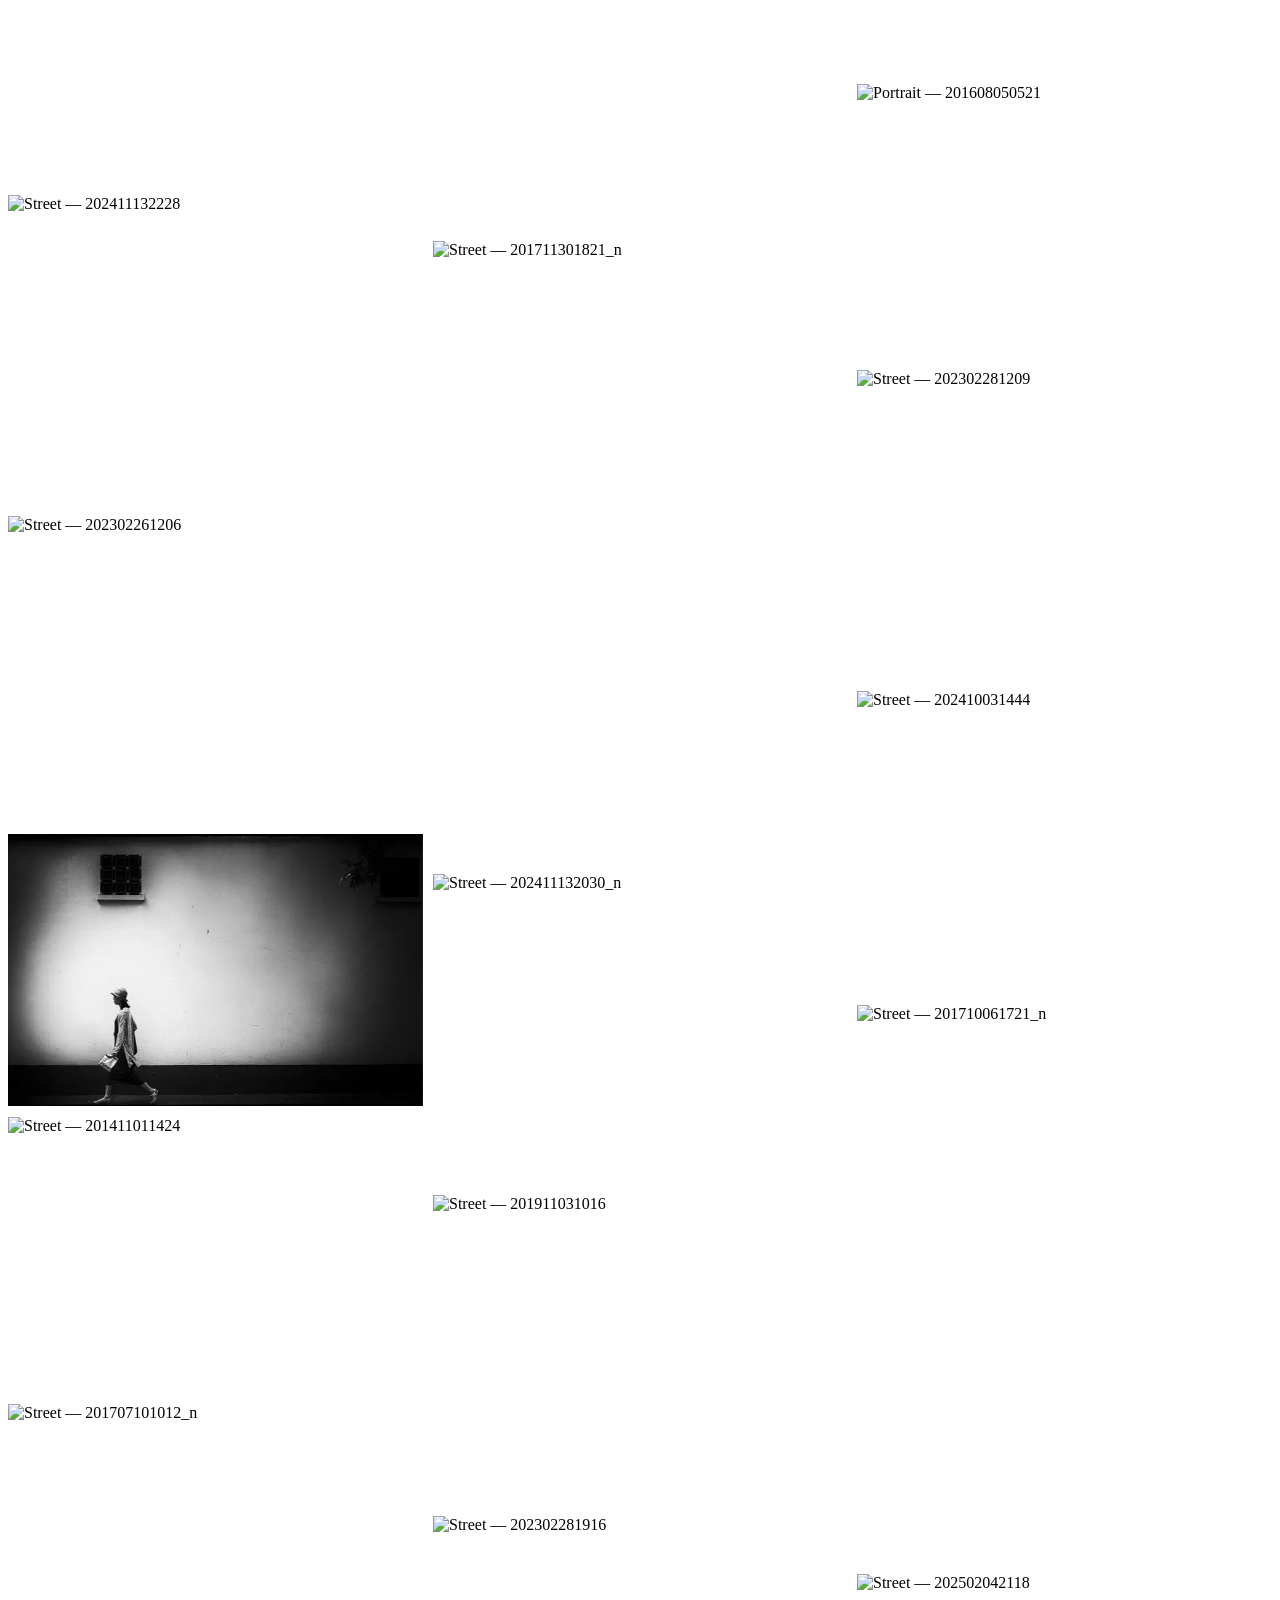
